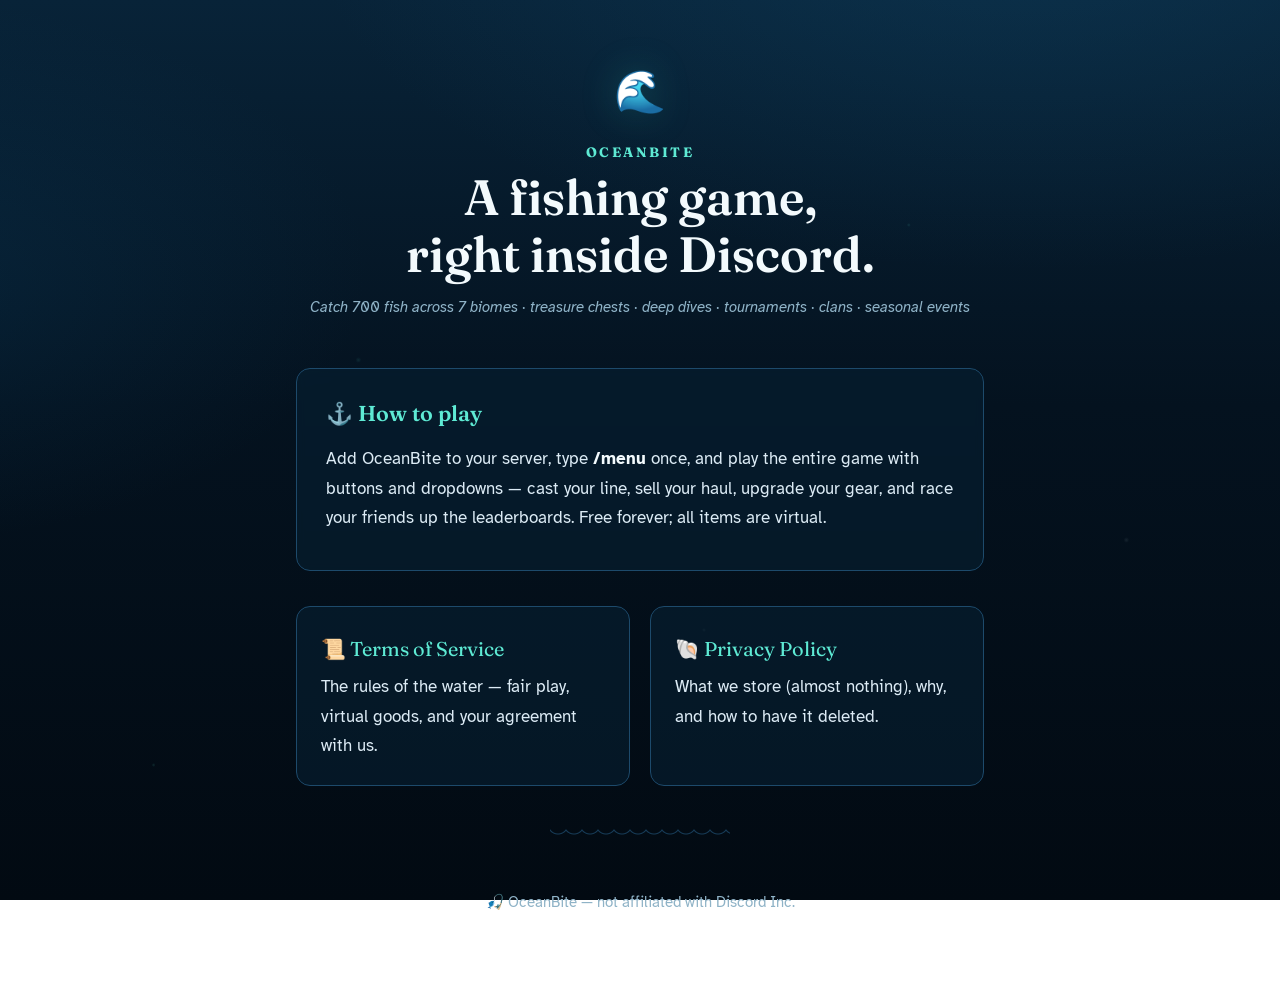
==== index.html @ 5f881c89 "update: 700 fish across 7 biomes Co-Authored-By: Claude Fable 5 <noreply@anthropic.com>" ====
<!DOCTYPE html>
<html lang="en">
<head>
  <meta charset="UTF-8">
  <meta name="viewport" content="width=device-width, initial-scale=1.0">
  <title>OceanBite — a fishing game for Discord</title>
  <meta name="description" content="OceanBite is a free fishing game bot for Discord: catch fish, hunt treasure chests, dive deep, join tournaments, and climb the leaderboards.">
  <link rel="preconnect" href="https://fonts.googleapis.com">
  <link rel="preconnect" href="https://fonts.gstatic.com" crossorigin>
  <link href="https://fonts.googleapis.com/css2?family=Fraunces:opsz,wght@9..144,400;9..144,600;9..144,700&family=Atkinson+Hyperlegible:ital,wght@0,400;0,700;1,400&display=swap" rel="stylesheet">
  <link rel="stylesheet" href="site.css">
</head>
<body>
  <div class="wrap">
    <header class="masthead">
      <span class="crest">🌊</span>
      <p class="brand">OceanBite</p>
      <h1>A fishing game,<br>right inside Discord.</h1>
      <p class="effective">Catch 700 fish across 7 biomes · treasure chests · deep dives · tournaments · clans · seasonal events</p>
    </header>

    <main>
      <section>
        <h2>⚓ How to play</h2>
        <p>Add OceanBite to your server, type <strong>/menu</strong> once, and play the entire game with buttons and dropdowns — cast your line, sell your haul, upgrade your gear, and race your friends up the leaderboards. Free forever; all items are virtual.</p>
      </section>

      <div class="doc-links">
        <a href="terms.html">
          <span class="doc-title">📜 Terms of Service</span>
          The rules of the water — fair play, virtual goods, and your agreement with us.
        </a>
        <a href="privacy.html">
          <span class="doc-title">🐚 Privacy Policy</span>
          What we store (almost nothing), why, and how to have it deleted.
        </a>
      </div>
    </main>

    <hr class="wave-rule">
    <footer>
      🎣 OceanBite — not affiliated with Discord Inc.
    </footer>
  </div>
</body>
</html>
---- site.css ----
/* OceanBite legal pages — "abyssal ledger" theme */
:root {
  --abyss: #04121f;
  --deep: #082338;
  --mid: #0d3350;
  --ink: #dcebf5;
  --ink-dim: #8fb3c7;
  --foam: #5eead4;
  --foam-dim: #2dd4bf33;
  --gold: #f4c45c;
  --card: #07203399;
  --line: #1d4a6b;
}

* { box-sizing: border-box; }

html { scroll-behavior: smooth; }

body {
  margin: 0;
  font-family: 'Atkinson Hyperlegible', Georgia, serif;
  font-size: 1.0625rem;
  line-height: 1.75;
  color: var(--ink);
  background:
    radial-gradient(1200px 600px at 80% -10%, #11486b66, transparent 60%),
    radial-gradient(900px 500px at -10% 30%, #0a3a5a55, transparent 55%),
    linear-gradient(180deg, var(--deep) 0%, var(--abyss) 45%, #020a12 100%);
  background-attachment: fixed;
  min-height: 100vh;
}

/* faint drifting bubbles */
body::before {
  content: '';
  position: fixed;
  inset: 0;
  pointer-events: none;
  background-image:
    radial-gradient(2px 2px at 12% 85%, #5eead422, transparent),
    radial-gradient(3px 3px at 28% 40%, #5eead41a, transparent),
    radial-gradient(2px 2px at 55% 70%, #dcebf51e, transparent),
    radial-gradient(2px 2px at 71% 25%, #5eead41f, transparent),
    radial-gradient(3px 3px at 88% 60%, #dcebf516, transparent);
  background-size: 100% 100%;
  animation: drift 26s linear infinite alternate;
}

@keyframes drift {
  from { transform: translateY(12px); }
  to { transform: translateY(-12px); }
}

.wrap {
  max-width: 46rem;
  margin: 0 auto;
  padding: 3.5rem 1.5rem 5rem;
  position: relative;
}

header.masthead {
  text-align: center;
  margin-bottom: 3rem;
  animation: surface 0.9s ease-out both;
}

@keyframes surface {
  from { opacity: 0; transform: translateY(18px); }
  to { opacity: 1; transform: none; }
}

.crest {
  font-size: 2.6rem;
  display: block;
  filter: drop-shadow(0 0 18px var(--foam-dim));
}

.brand {
  font-family: 'Fraunces', Georgia, serif;
  font-weight: 700;
  letter-spacing: 0.18em;
  text-transform: uppercase;
  font-size: 0.85rem;
  color: var(--foam);
  margin: 0.75rem 0 0.25rem;
}

h1 {
  font-family: 'Fraunces', Georgia, serif;
  font-size: clamp(2.1rem, 6vw, 3.1rem);
  font-weight: 600;
  line-height: 1.15;
  margin: 0.2rem 0 0.6rem;
  color: #f3fafd;
}

.effective {
  color: var(--ink-dim);
  font-size: 0.95rem;
  font-style: italic;
}

.wave-rule {
  border: none;
  height: 14px;
  margin: 2.6rem auto;
  width: 180px;
  background: radial-gradient(circle at 8px -4px, transparent 9px, var(--line) 10px, transparent 11px);
  background-size: 16px 14px;
  background-repeat: repeat-x;
  opacity: 0.8;
}

main section {
  background: var(--card);
  border: 1px solid var(--line);
  border-radius: 14px;
  padding: 1.6rem 1.8rem;
  margin-bottom: 1.4rem;
  backdrop-filter: blur(4px);
  animation: surface 0.9s ease-out both;
}

main section:nth-of-type(2) { animation-delay: 0.06s; }
main section:nth-of-type(3) { animation-delay: 0.12s; }
main section:nth-of-type(4) { animation-delay: 0.18s; }
main section:nth-of-type(5) { animation-delay: 0.24s; }

h2 {
  font-family: 'Fraunces', Georgia, serif;
  font-weight: 600;
  font-size: 1.35rem;
  margin: 0 0 0.6rem;
  color: var(--foam);
  display: flex;
  align-items: baseline;
  gap: 0.6rem;
}

h2 .num {
  font-size: 0.8rem;
  letter-spacing: 0.12em;
  color: var(--gold);
  font-family: 'Atkinson Hyperlegible', sans-serif;
}

p { margin: 0.7rem 0; }

ul { padding-left: 1.3rem; margin: 0.7rem 0; }
li { margin: 0.35rem 0; }
li::marker { color: var(--foam); }

a { color: var(--foam); text-decoration-color: var(--foam-dim); text-underline-offset: 3px; }
a:hover { color: #aef5e8; }

strong { color: #f3fafd; }

.note {
  border-left: 3px solid var(--gold);
  padding: 0.15rem 0 0.15rem 1rem;
  color: var(--ink-dim);
  font-size: 0.97rem;
}

footer {
  margin-top: 3rem;
  text-align: center;
  color: var(--ink-dim);
  font-size: 0.92rem;
}

footer nav { margin-bottom: 0.6rem; }
footer nav a { margin: 0 0.7rem; }

/* landing page cards */
.doc-links {
  display: grid;
  grid-template-columns: 1fr 1fr;
  gap: 1.2rem;
  margin-top: 2.2rem;
}

@media (max-width: 540px) { .doc-links { grid-template-columns: 1fr; } }

.doc-links a {
  display: block;
  background: var(--card);
  border: 1px solid var(--line);
  border-radius: 14px;
  padding: 1.5rem;
  text-decoration: none;
  color: var(--ink);
  transition: transform 0.18s ease, border-color 0.18s ease, box-shadow 0.18s ease;
}

.doc-links a:hover {
  transform: translateY(-3px);
  border-color: var(--foam);
  box-shadow: 0 12px 32px -16px var(--foam-dim);
}

.doc-links .doc-title {
  font-family: 'Fraunces', Georgia, serif;
  font-size: 1.25rem;
  color: var(--foam);
  display: block;
  margin-bottom: 0.35rem;
}
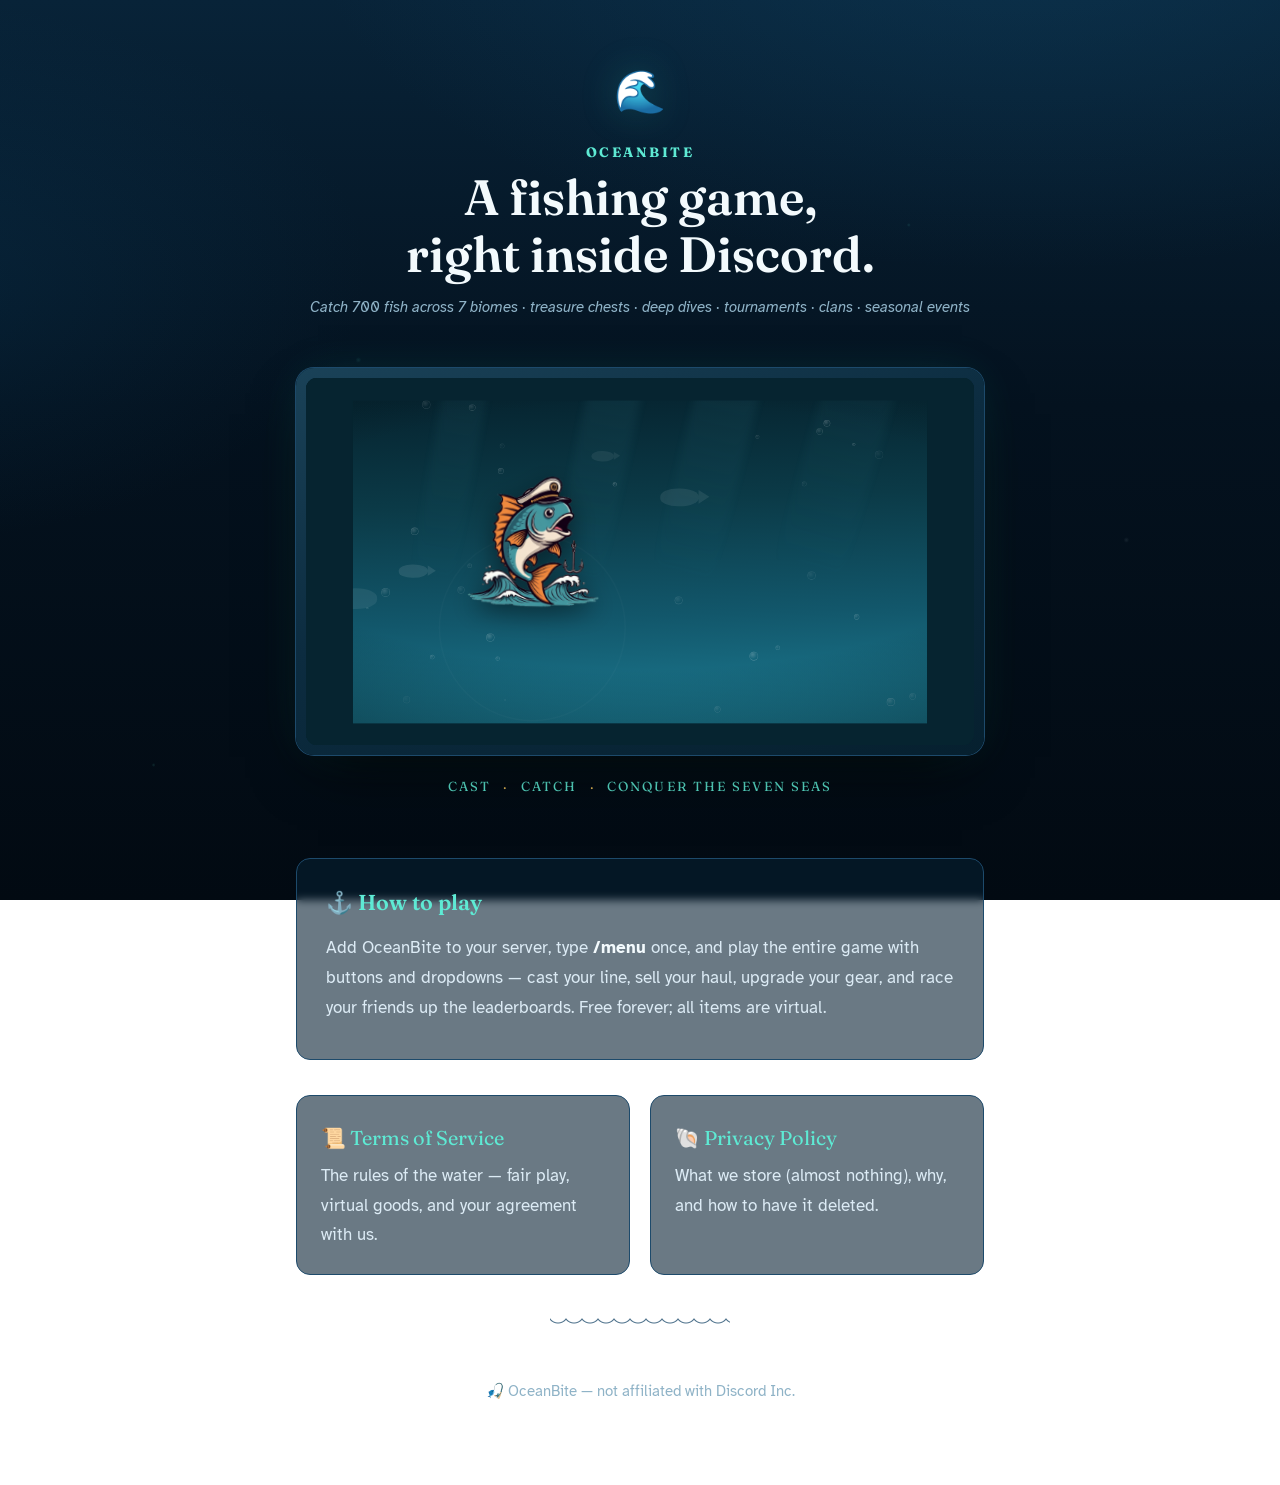
==== commit 11fabb5b: "Update homepage index.html with new design Mirror of the private repo's docs/index.html.  Co-Authore" ====
--- a/index.html
+++ b/index.html
@@ -1,46 +1,186 @@
 <!DOCTYPE html>
-<html lang="en">
+<html>
 <head>
-  <meta charset="UTF-8">
-  <meta name="viewport" content="width=device-width, initial-scale=1.0">
+  <meta charset="utf-8">
   <title>OceanBite — a fishing game for Discord</title>
-  <meta name="description" content="OceanBite is a free fishing game bot for Discord: catch fish, hunt treasure chests, dive deep, join tournaments, and climb the leaderboards.">
-  <link rel="preconnect" href="https://fonts.googleapis.com">
-  <link rel="preconnect" href="https://fonts.gstatic.com" crossorigin>
-  <link href="https://fonts.googleapis.com/css2?family=Fraunces:opsz,wght@9..144,400;9..144,600;9..144,700&family=Atkinson+Hyperlegible:ital,wght@0,400;0,700;1,400&display=swap" rel="stylesheet">
-  <link rel="stylesheet" href="site.css">
+  <style>
+    * { margin: 0; padding: 0; box-sizing: border-box; }
+    body { background: #04121f; display: flex; align-items: center; justify-content: center; min-height: 100vh; font-family: -apple-system, BlinkMacSystemFont, sans-serif; }
+    #__bundler_loading { position: fixed; bottom: 20px; right: 20px; font: 13px/1.4 -apple-system, BlinkMacSystemFont, sans-serif; color: #666; background: #fff; padding: 8px 14px; border-radius: 8px; box-shadow: 0 1px 4px rgba(0,0,0,0.12); z-index: 10000; }
+    #__bundler_thumbnail { position: fixed; inset: 0; width: 100%; height: 100%; display: flex; align-items: center; justify-content: center; background: #04121f; z-index: 9999; }
+    #__bundler_thumbnail svg { width: 100%; height: 100%; object-fit: contain; }
+    #__bundler_placeholder { color: #999; font-size: 14px; }
+  </style>
+  <noscript>
+    <style>#__bundler_loading { display: none; }</style>
+    <div style="position:fixed;bottom:12px;left:12px;font:13px/1.4 -apple-system,BlinkMacSystemFont,sans-serif;color:#999;background:rgba(255,255,255,0.9);padding:6px 12px;border-radius:6px;box-shadow:0 1px 4px rgba(0,0,0,0.08);z-index:10000;">
+      This page requires JavaScript to display.
+    </div>
+  </noscript>
 </head>
 <body>
-  <div class="wrap">
-    <header class="masthead">
-      <span class="crest">🌊</span>
-      <p class="brand">OceanBite</p>
-      <h1>A fishing game,<br>right inside Discord.</h1>
-      <p class="effective">Catch 700 fish across 7 biomes · treasure chests · deep dives · tournaments · clans · seasonal events</p>
-    </header>
+  <div id="__bundler_thumbnail">
+    <svg viewBox="0 0 1200 800" xmlns="http://www.w3.org/2000/svg">
+      <rect width="1200" height="800" fill="#04121f"></rect>
+      <g transform="translate(600 360)">
+        <ellipse cx="0" cy="0" rx="170" ry="108" fill="#2d93a8"></ellipse>
+        <path d="M-150 0 L-265 -80 L-265 80 Z" fill="#ee7d2b"></path>
+        <path d="M36 -106 q54 -62 116 -44 q-26 54 -98 62 Z" fill="#ee7d2b"></path>
+        <circle cx="84" cy="-20" r="23" fill="#f4ead6"></circle>
+        <circle cx="91" cy="-20" r="11" fill="#102832"></circle>
+      </g>
+      <text x="600" y="600" font-family="Fraunces, Georgia, serif" font-size="96" font-weight="700" text-anchor="middle" fill="#5eead4">OceanBite</text>
+    </svg>
+  </div>
+  <div id="__bundler_loading">Unpacking...</div>
 
-    <main>
-      <section>
-        <h2>⚓ How to play</h2>
-        <p>Add OceanBite to your server, type <strong>/menu</strong> once, and play the entire game with buttons and dropdowns — cast your line, sell your haul, upgrade your gear, and race your friends up the leaderboards. Free forever; all items are virtual.</p>
-      </section>
+  <script>
+    
+document.addEventListener('DOMContentLoaded', async function() {
+  const loading = document.getElementById('__bundler_loading');
+  function setStatus(msg) { if (loading) loading.textContent = msg; }
 
-      <div class="doc-links">
-        <a href="terms.html">
-          <span class="doc-title">📜 Terms of Service</span>
-          The rules of the water — fair play, virtual goods, and your agreement with us.
-        </a>
-        <a href="privacy.html">
-          <span class="doc-title">🐚 Privacy Policy</span>
-          What we store (almost nothing), why, and how to have it deleted.
-        </a>
-      </div>
-    </main>
+  // Error sink persists across replaceWith since it's on window, not the DOM.
+  window.addEventListener('error', function(e) {
+    var p = document.body || document.documentElement;
+    var d = document.getElementById('__bundler_err') || p.appendChild(document.createElement('div'));
+    d.id = '__bundler_err';
+    d.style.cssText = 'position:fixed;bottom:12px;left:12px;right:12px;font:12px/1.4 ui-monospace,monospace;background:#2a1215;color:#ff8a80;padding:10px 14px;border-radius:8px;border:1px solid #5c2b2e;z-index:99999;white-space:pre-wrap;max-height:40vh;overflow:auto';
+    d.textContent = (d.textContent ? d.textContent + String.fromCharCode(10) : '') +
+      '[bundle] ' + (e.message || e.type) +
+      (e.filename ? ' (' + e.filename.slice(0, 60) + ':' + e.lineno + ')' : '');
+  }, true);
 
-    <hr class="wave-rule">
-    <footer>
-      🎣 OceanBite — not affiliated with Discord Inc.
-    </footer>
-  </div>
+  try {
+    const manifestEl = document.querySelector('script[type="__bundler/manifest"]');
+    const templateEl = document.querySelector('script[type="__bundler/template"]');
+    if (!manifestEl || !templateEl) {
+      setStatus('Error: missing bundle data');
+      console.error('[bundler] Missing script tags — manifestEl:', !!manifestEl, 'templateEl:', !!templateEl);
+      return;
+    }
+
+    const manifest = JSON.parse(manifestEl.textContent);
+    let template = JSON.parse(templateEl.textContent);
+
+    const uuids = Object.keys(manifest);
+    setStatus('Unpacking ' + uuids.length + ' assets...');
+
+    const blobUrls = {};
+    await Promise.all(uuids.map(async (uuid) => {
+      const entry = manifest[uuid];
+      try {
+        const binaryStr = atob(entry.data);
+        const bytes = new Uint8Array(binaryStr.length);
+        for (let i = 0; i < binaryStr.length; i++) bytes[i] = binaryStr.charCodeAt(i);
+
+        let finalBytes = bytes;
+        if (entry.compressed) {
+          if (typeof DecompressionStream !== 'undefined') {
+            const ds = new DecompressionStream('gzip');
+            const writer = ds.writable.getWriter();
+            const reader = ds.readable.getReader();
+            writer.write(bytes);
+            writer.close();
+            const chunks = [];
+            let totalLen = 0;
+            while (true) {
+              const { done, value } = await reader.read();
+              if (done) break;
+              chunks.push(value);
+              totalLen += value.length;
+            }
+            finalBytes = new Uint8Array(totalLen);
+            let offset = 0;
+            for (const chunk of chunks) { finalBytes.set(chunk, offset); offset += chunk.length; }
+          } else {
+            console.warn('DecompressionStream not available, asset ' + uuid + ' may not render');
+          }
+        }
+
+        blobUrls[uuid] = URL.createObjectURL(new Blob([finalBytes], { type: entry.mime }));
+      } catch (err) {
+        console.error('Failed to decode asset ' + uuid + ':', err);
+        blobUrls[uuid] = URL.createObjectURL(new Blob([], { type: entry.mime }));
+      }
+    }));
+
+    const extResEl = document.querySelector('script[type="__bundler/ext_resources"]');
+    const extResources = extResEl ? JSON.parse(extResEl.textContent) : [];
+    const resourceMap = {};
+    for (const entry of extResources) {
+      if (blobUrls[entry.uuid]) resourceMap[entry.id] = blobUrls[entry.uuid];
+    }
+
+    setStatus('Rendering...');
+    for (const uuid of uuids) template = template.split(uuid).join(blobUrls[uuid]);
+
+    // Strip integrity + crossorigin — blob URLs from a file:// document inherit
+    // a null origin, so crossorigin forces a CORS fetch that SRI then rejects.
+    // The manifest bytes are ours; SRI protects against CDN compromise, not this.
+    template = template.replace(/\s+integrity="[^"]*"/gi, '').replace(/\s+crossorigin="[^"]*"/gi, '');
+
+    const resourceScript = '<script>window.__resources = ' +
+      JSON.stringify(resourceMap).split('</' + 'script>').join('<\\/' + 'script>') +
+      ';</' + 'script>';
+    // Inject after <head> so the DOCTYPE stays first; prepending the script
+    // would push the parser into quirks mode. DOMParser always emits a <head>
+    // (synthesizing one if the source HTML omitted it) but may carry
+    // attributes through, so match the full opening tag. slice() rather than
+    // replace() keeps us clear of $-pattern substitution in resourceScript.
+    const headOpen = template.match(/<head[^>]*>/i);
+    if (headOpen) {
+      const i = headOpen.index + headOpen[0].length;
+      template = template.slice(0, i) + resourceScript + template.slice(i);
+    }
+
+    // Parse the template and swap the root element. Scripts inserted via
+    // DOMParser/replaceWith are inert per spec — re-create each with
+    // createElement so they execute, awaiting onload for src scripts to
+    // preserve ordering (React before ReactDOM before Babel before text/babel).
+    const doc = new DOMParser().parseFromString(template, 'text/html');
+    document.documentElement.replaceWith(doc.documentElement);
+    const dead = Array.from(document.scripts);
+    for (const old of dead) {
+      const s = document.createElement('script');
+      for (const a of old.attributes) s.setAttribute(a.name, a.value);
+      s.textContent = old.textContent;
+      // text/babel scripts with a src: fetch and inline. transformScriptTags
+      // does XHR against the src, but blob:null/ from a file:// origin is
+      // silently dropped. Inlining makes it a plain inline babel script,
+      // which transformScriptTags handles unconditionally.
+      if ((s.type === 'text/babel' || s.type === 'text/jsx') && s.src) {
+        const r = await fetch(s.src);
+        s.textContent = await r.text();
+        s.removeAttribute('src');
+      }
+      const p = s.src ? new Promise(function(r) { s.onload = s.onerror = r; }) : null;
+      old.replaceWith(s);
+      if (p) await p;
+    }
+    // Babel standalone auto-transforms type=text/babel on DOMContentLoaded,
+    // which fired before we swapped the document. Trigger manually if present.
+    if (window.Babel && typeof window.Babel.transformScriptTags === 'function') {
+      window.Babel.transformScriptTags();
+    }
+  } catch (err) {
+    setStatus('Error unpacking: ' + err.message);
+    console.error('Bundle unpack error:', err);
+  }
+});
+
+  </script>
+
+  <script type="__bundler/manifest">
+{"69765a94-46b4-47e6-ace6-cbd6e919e513":{"mime":"text/html","compressed":true,"data":"H4sIAAAAAAAACqS86bLbSJYm+D+fAqWaLklFSQBBgAClUJZh3whi4QpmZ5dh3xdiB7LCbB5innCeZAzk5b28S3VX90RYWIBw9+PHz/nO6pD++CdaoXaGygBBnSZ//csf9/+5pvPXvwDAH6lbm4AdmGXl1r8/NbX3Hf90HajDOnH/qtiumZFh7QL/7//9/wC66ybAly503K9/gLcJ09SqHm5PAPCvwD+A1Cz9MPsJQL+AwnScMPOvz1bef6/C8frTykvHLb9bef8L+PO60MqdAfgHYJl27Jd5kzk/gX+GljCygH4BTlgViTn8BLzE7X8BZhL62fewdtPqJ2C7We2Wv4CoqerQG77beVa7Wf0ykIbZ98AN/aD+CcwhqA1+AV6e1d89Mw2T4Sfw3SyKxP1eDVXtpt8AMgmzWDbt7fU3m2f1N6Ays+p75Zahd+f2n//9360mcxK3/PckN6cjAv8AirwK6zDPfgJe2LvOdOK6ztOfAAwV/S+gvPFw+zGx8BOYL4oenP9A/neZsPMkL38C/7xcLn+9FpnneQ9Sx4semCPTfk8CL00nbKrrwJNCAtPJu58ABMyLHkCKHih9y/wCfbv++2MOf/0FjN/DzHH7q/gg6AMR1EGTWpkZJh8JIcwqt74CoAudOrhS+W+/gAeV/Lf/nxr+EDPPTK9Wq9X/lOeqnZT3P2EutyLXrr974bRnntVmmH1AsEhM2w3yxHFL4B/PGrpufsVbFY7uzydtTIv/AJ/N5o8sr+wyLOqbDT3Z04cYexZUlmfuL+DPByoA8IcTtsD19+9Pz3q4qeEJinO46H8lrlffnq4o/E9A+AEGHyB4O9/1eA/iv2IHRtFv9/+gH6uvv+5wXE5onLZ9Dcbl9c0zFP8TJEL41193nd5w+Ol2aADYBWEFFKbvAqV7acLSrQDRbM3tVaRAnd+F9uMmJNAJ26vUwRex/wHeHOIfkxu6Dk6iDJ3fnz5AzM0/TrBpQ7cj8/73J2gyIBiCAByCPgF9mmTV709BXRc/QbDruh/d4kde+iAMQRBYtf4T63+Url3fkPf707T80xPyfn+60vHCJPn96QnSn/76BzjNf1rqA3VpZpWXl+nvT9fHxKzdL0sIAhY49PVZOH+4SRIWlQvYE5ufAHu4/q/sf3+ar6aH4br182aws1qY+LTZ08JnQoVZB4Dz+5P8fY5N511/X0AQ8H11f1pBwPmZjOtiDmxNZKZl72kgEPB9DkPAZQkB3zEImC8g4DsKAZfvCwiY3s3nEID9FyjaYWknt9Ot0NvxvsPwJ6D8/QlePi/2ENd0ltPi2/yPls+hxev188Xz+jkE4wv47fo/QP/poXb7Guh/f1pOaht+f1ouJ4m+hJnfn9jSdfLYfPTjn14cw10H0+/uCQLYRGsi/N3M7CAvf39KQ8dJ3BfV1lVhZs9HvP7z6Rax/wCvY399PeUuwime32c8HWTa52YUVetP9nA3kvd28OSMPv11nxWmHYeZ/+PHj6cFV8N4cGV/cXK7Sd2s/mE6DtO6Wb0Oq9rN3PLLZ1qRqZsrX+em4zqfvwFmNWQ24DWZPbmuL1+Bf/wFmFxuVQN3F/gbeCbpuzWTuNMjOQjOl8/vWPz89ddfgGdyQOXW29qsm+pLWvlfgX8AoQd8eZr69b7Bj0kST3wBv4G08id3/RcAAEGAKcu8BKowi4HCLauwqivAtMu8qoDSvfr/Y1gH0wTbBcL6cwXkGdCFmZN334Asr4E6cAFakSdHdHv9gVjcaZPP316k4N7EAACtWQLFowCuOdN//MfLi/vDk1h+PS9z/mtyc8vy89eJYvHDLAo3c6ggTJwvzyvt0jVr92nxl89O2H7++vW2i/MjnDZ5Q+w+dg1KP+yq2k2G8hv4/F8KT7eM6SFSwU+Rqgm/p3mWV4Vpu9+enx4j0T/D5hyeo/c45Xm4iUPPkWgO3ROj16EIf37zcwpCVZ6EDvDPqA1bsPscfVbXjKILwtr9ft33Z1G637vSLH6lZn/PNZEp08xbt/SSvPtpNnX+LIzXCPvy+sW/vZkwA7Z1OeHSK/OUCsySyh33yxz6CvwEPn/+CsyenMHnv93k/nfgMzADvrg/Ureqppj4H/8BuD/qoXBf5n5xf3hh4mZm6gL/BnwGvkxLXt79qJLQdr9A34Al9BWYAZ9/3saTMHOzfHrx9fNt9+lEf34D6rJxv/6ajKQuhyew3qw2NbPQc6uaSR4BeGnccti6iWvXefnl881h/G3i8cHPgPe1n/7++QljN5q1mxbJFYb/+zTva19oTj7gnx7Y/I//AP7pZYe76QEPzuPz1Q38BNKwqiaPdKMNOGZt3oneWM0T98fVmr/clVP+HZCfVlVP2YnpV9fS6oWFn5+/Af/0wNI34PMLQ7fBBwbvG5Zu3ZTZ7dfVX71VAfAbELfK5kcxlXpfXsg/ou2JWuK+SPn1speN3yx72LBpQqcCfgPKNW3+EbtD9bzd0wYPwnwOIlfcXtf+SNzMr4MJaIBZVW5d/fjx4/PrTawkt/ZlMu3zjz9vRM3ODGtALfM0rNwfZpJ8uVFLzeLLLbBcX3wFfv/1Was3Ym424fb3s6j+Ns37+12yL5h+2D7MzHLY1iXwGzDr3PpyJfFjwsCzRp7nDrU78Zm5HbAPsxonytIcvjyTeDruwzovL4EvkxJC4PdUOIXAH8Db6b+AcDb7eiP+t/DvwO+HGfaTmyDqL+FdbHe9emFmJuQTS9fVL/tOtnA7iJ2nRelWlet8fTj7bcZkU7kH0O59Uphn27p0zRT4p9+/gc9N5rhemLnO59dr7/Jw7sL4gMKXz/4YFp8fZPGyrivD2p0E7lQ/pmfTStwplh2v7798uKZ0Tee+Znq+r9Gv79+uue1wJe5+ucrm4wl2klfuxxvaQZPF0wH/9vfXw1ebymszWbvZVauvCQdh4gJfro70jdDulP8BOHnmfgNaM2lc4M8JeFfA3454Pd1blm76mpZ9BazSNeO3wzdufxRNFXy50n1H4Jnl2e/bznf4vZr356tfryD2BvV3el/fSyf3vMqt38vmag0P0gVy74nxKYd72exH5dZfrgPfnmh9/XUnOvt9W/JsPI8c/wm4SeV+gNXJgXdmmX35/BHYp4TObM0wmUD17eapnp3Y1Xml5nCdVbqZ45avUf3CwJ8vBnr3ajcHBPwG9vr6Kem6edO9vv4ySZRMcuvL317O/vdvwD+AyTB/3pzZjzRMXeDPr89b/gnYZm0HwBe3LL++cWcPcYo1w8R1rjWza+eO+8Gppgg0Efn1f8r1/5rXWxD7+trju32tu9X/SdB3+/rfS7fKm9J2q7fZxI3sbQz4/bLLvz2GvfvbV0EP+Pls5Hdnc6Mjm8VDWHqA7y3O5N6rTV+0MRnrsyxvorlK9Osj5aeBm6A/mv0qBXgItPoVhLdq7S6CB96u6s29WwT++hj+748/qiIJ61sM/RHlYfblteLv6gLBa8paAGFWu34Z1gMwA65VUl6Gfphd051p6YSTCpjyWsCcSlT3Jwg+6xYIs8Atw/pO0gSyJkmAG4lvQJW/IunlV/2ZAKXoW8BzJ6jXgVkDW12Yqq4MKN0JidWPO71d4L6kRrcQbZYukDdl9eu6qijzeloBmL4ZThKi6A1w9QLXBONe0IVPJD8S2FNR+AX879XsWRi/P/3tf3z6+79+Av3w25RDv5r1cKa3814Zwx0QTz2u38Dne9n9VFf++wvip9Hn1P8K6upaUYTe8OUBWF+f9Pv5D3Ay9ydj+uvnJ11//uO///c3Ay+1x683a37dpSxkk9QB05si9+3SYVLdrQ6+3UtUtTlUgBeWVf0LKEp3KjundHCac6N3J9blTeIAU7C6Dl5Ns5xQlgNT2y+ugDR33B9Tha3exsykm4i7aTjpEXi+9biS+1INWR24tysJIM/cyQCvu15FAvA7eQ3kaVjXrgOE9VfAauqrS7fNshyecVnXZWg1E37qoMwbP7iCMzVvEHQB7wrbws2uhzL9H8CtvPoKlGYduOWE0+xO7Y6Fr0DsukUFNBVgJ65ZTpb5f30vzLp2ywyoGquqw7q5djXC7A0afjzgZDqwUlwzjmdUXln7Al6F8bf/8de//+tfwfChGLov+fomSZ5y0fvYj2slDMyeX/wN+vubxOBDB3KvK8OprHyD4dnbeXem/nx2K1etXoX6TN3MHKDqzOL6tszzGnBv3YkfwI1udb2AKCcdtqF5p/QMEfCxcTM5gDBzy3pq7wBV4dpXX1W632/RDHBNOwC6sA7udF41RJ6QPQBu79pNPeUEU4Z2Q9fUXrr626q0n3BdAXV+JzTlFm7ZusC1+zAt+aK7pl0DluvlpQtcf9CKfP9Nmpab3H9MUQm0pjdfH5Xv5PY9074f98vXW0Rjyzy99RWeS7prmdnX4HRBeI8P/1lj6ceD1Kbu0NvxVxHWcc2pM3TN/65djJd+0pMc3kejPLkGo2npWxxWjwnAm4bUjd5LovVA0Zzo5Ynz48VgvwLXnJG4v/hi/pjaH98A88frZLh607KZyDy8uU8DwQdNPOu4uyJrUvvPp8A0YTbMpm7Kj5cm/g2tO9OvXqg5uVsBJ15/DkFX71Ta366uaAqhP6egCL6NoU9BMXwgVU29nToZAKfMi8J1fgDCxMEEtNSM3QoIJxEViTmtu/IGPB7j2wulLggnz/aebyAwp3yrAprMzjPn2t4zk+Tp2uXmXL5U11YU8HsqFF+E9Xlqu7wbiqr+81fgX/5lUlNpv81aa6B8roGucv1ym/aSl75V21O9dH375dW80k3z1n0BwueqtD+/yUfvu0653XUn4N+utvXUcPjy3K+d8mug+vFk8r+vj9f0GvgNlL+AP6fEcVLbnfyEpkd7eik6J4kVX5/4Lu7e8EkPNw9Q1WbmmMkUvaYe4/dnvVTXFPv3AyDzDHjbcv/2HFqvSvXC0nXuTqVzr461mMqBwH0xOWBXhr7vllP21Ez6ndi8uq/sKfRMbD+lITcm/+VfgKemwePrHx9h6Kr9uygfGgj/q4Vfvr6I56Na5237Dmjufaef1+rGLct7x/TBeT1URuSty3dbBlxfPlZCf/7lz1uG9gd4v/94uQsB/tPW5l//8o9PDoxY+Gq++g5h0PI7gprm9xVkot9XK8+Zw6a5Qhz7089/fJrKpE8/P4Wp6btgkfmfvn16adN8+umZSeV++zS1oKZZB1LRO0ji/JwgCGKz3QfM3icIop9+bjWKMAiCICvskpYEQWgEkzDaQUcId3BIg3Z6tWRHvIsb67zVkQpT1TEABY7fInx4qEcnc9cN9vTvXtpCmpQ2pzzbgNAA9zrWxeT52LY7RSwS+Vxi6PmQKakLuidtcQ4EQmMIkdIIXyC2jE8KW4IhCapFFYITIo/aX0zK4BUdIkLGf5y3IxbQiqDlnTfOe459ouGfUUVTjPZKR4koUtYJR+F4ccmsH+lrMSGAa4g50zpBCzrOdreh1/zwXdOlgu9FzkXSA3QQfEh7Oy/CmW7HaGq3m3MH+TrGkKoYkiPbPfG0RTca0TPJAsWZsnt9XhWZEZG0ZXiC6RkCoRKJ8UlCI2KRoIiXvWYsxPQMja/jwSnPPCN023fzwCCmjJCecS4yXAJCIyL44Mu99UyHIU7iQHB5XoEakXiv6POVMFABpREBxJAEDdks2fr5hzJRugDSNLVXYCPZGS/ypK5TJ74oQ/B3jMZ0ermRiqs+oYCQ8uPLXIFpdhAh66IDBrTwuM8uyyn5TkdnCLmntG0V2G/2IDSihtWO23qxHgqDge6VQPtozsknQwFr6+p8NJ3IoN/ILiStmCRoRlu4gj+Qd4yI4UBK+uJZPgJHcILvHeVQf3teTbVDYa2ciduZyctGSt7LhM7LaZzfncRVe0bDU/+Kz4kXXlsTqeA31SFKmPg2JBk24SbnZ13JlEoZITmjmY2iG2/5CARa1olEYaYzS4Z4UIL9RzLZTePtTEGHIHhne9qFsq4Y2ENuwfT0JCNpvyHcV7T02TYm5J5ZoYMYP+JDU7VIWF9lGFztb0dxHXSB3tu5EiqkZOK+GypzTlfe8RlLftALGrFiaR7r5WMX4by/3ur+a37VwfbJZp3pim6/YJ2esD7e9gxkWRMngRjHJjEecX+34b0mOS0GGaGMgRGlUx/gXjO1UPBdH4oggVoeO0Ykkdf6I0ISHAyfbCQw3YebOwYcDqKY8n7+QNZuvPgnJTHf8oIIuBavz45vEEYoYV1C6dxHvGxvvMT0UhqDLf8eS0RIngZh4uV0YULnple6ZApaCAzimZf9jZf81CT2a14kMEEoiOlEx0euvPQZpUsf8SJNvHgh2w/k4b0ORYJSu4HYMVqL96w5+QAlNElKvzzSMoh8N5l6oLHrFfTg+2S6FbZkPc1bUjnTMySUbO3E1t77Jn+PEsgal3XKFbZ74Z0PneblorxlCFXf6jM5oPYM6Gtks9+/5jlR7Jv9oAYZvNgxvsaFgd/fbG1jBwJhhsuxK8OD9g63Vc/nvscJvhuS9BxO18QH/jrsSFknwaQY7fkqFrZ0/84WvU6+ziFg7azdcc8v1z7b7e56LmOdoBn95Cb59tK/3kMJZDI0DzwTEDS0lb0G6t9hbsK/MuFARewaR+EE16LHOHk7227G+tc5x5GWhOtYQ58oJly9+HSu0feErG+c5SmQ6sf1EBsLW7KncsG+yl/rZ/iOrT7CypmoF6SmDmfXrlb/CZ7EyU+CvgZddSfwor6nl4z24F/WuTlh7uTC4tZ6kCud04SRkJPc+LgmaGarep422G9yA0rg3K1CtWMSyz2LJ5Jqv8sfKIFxp/ikE6slTK8PY3wmkIB57ZM3dnTDCTSGB/9ZlqYmDG1wwwrZyxqx4mgeQ+WT9sa3GTAxqm7L9ASNO/Z5668+8Nc0f/XXR9l1jq51kd/rDyL3YijweRivNkZwixugKDNnrnuOT5A25TG7vB9mu3vucsNbviXOacmIvn3158RSgnL7A3/uB9M4SMnq0TcOH9ifE998Cbp4sn8wjCn5grzYsI4qU65EgzgXK/H6gXZBclt34ntHIpQREikNeYX+Rl7T+IrwKRChyCXJ2ufz+9xSu5DWzR4g7wL1EsV0AVG/wasiX+WFOzhFvMS8JeFz5/xmY74dMBoxcuiWycEPcOrjgZo7NCz5bgBFkEa9zl9vvGRnd8pzlRncxVWFcpoi6G/l5pO+MNsaD/nKihBD/+6nd9EkUznj91m+fbs2XXdMsXaU7YRTysElUtp+mJsQ19zkKK7UM1KIyPu8XCOmvEMgdJTSruuWcsed0/4l3gz7ZMrH44JKVk9zHmTBaVmuE8Wg+eRF3KmBIW7997pzGOSa3owLRd984L81IognjJ3JKA77ay4z5bjrt2fuGVI+Fdg2ffSHOxKlGL+97sMKE4aWS0PRq3e+bstonB3ja3yjc658TIV3cr3GahIPBMIKeZxp/O5CtohLRJTwOibZyUYjRgaljAuoxS/5tlIxBWHf9pLsZPIR0IiY1L57F0uWPZ+DAbf23Wg2zoNU+iCWiEFFyjq1o80DNN98HEtidDZhTRzn+vK5XrJWnKYgx7sOd3E/5cKZF/nbNHi9RxMYZGgZ2dXX6IpbVb3+gX5kcYoTlLEbZOwY2R/Fkm1KTuUOq1CXViuu42o0koquPOQfTpoTRshgK5fSkFcxXKm0mAlZTcb9SW7nsc9Sc//eH4l+Ra4viX/2q7Ok7d7nLlP9tVxPsR6EhJDdT7FloElOz9/kDLspZg36TAso++U9V2kxFbKT/UhX37ndi8NiZD+qZ6GdT69M0fdCupO26Ec2ONz8b1wMqxGDP8gveX05xT2lhaLYp9g7PvBe0Sjh+BQvJn8SuviyT4p3mBVAcaAzDw2nWgaMmL75qPZWzzcas1mHwXiX8OG7uNdokz8hHWRLSuGTTx0ZlM6fZUPZ+iSzGF3CI/smv4rwVJAdCmFwjSHUXlzS4nr/Qa4m3XIF5bzEdYp5r7t1ztxivNBvz+S1dj35wjbVX3xSFh8Imtmpbo0Mx+HhHCmxJZwpvvBd0U35a7CDFS39KL+VuwQifVWX8WxdCsf3voK04wmH1IhA1CEWHBKhmPx1TQRNe7hBsZuPqfRcf64J5kyEN/yHu2vsZJLOLqr3WFb9jFLHnYFcyJnker7QtR/Y1ZK52tUiN/Zpnhkw0VPya390Rvkpvo6LNpVT+U3N4JOCR2VXB7xRc5Qx3tUULdoQkeqp13zExkECST7y0RA35ZPrUs5nReXvc/xdfIxgfbK7rI32ZxudclDIIoTBfdCRh0w1dwgSzKphH3O7a+8nIfpAoDKDu8ZPnNRi8i1OpzjO7IVQ4JF9t5KsQHhfC0e3WjhrM/vsnKlcsbexGL/K9TwkvfIRTHw8xnAVaYhIUq5x3FBufOhdTH3EB7UXQCKmoe0pFfeM9C6XnEodYuKVM4iESrbDVG8mgsG86QMJ1bUPpBvk0DzE3hZRiOjJRpZUd6uTQjuw3/WrAkjv1o4Vo5N+HAHdi29iNXGr9x2Clrd7Y6hWzmhQTI6/weSOOF1rXaEVUE15ruOYfBerywffREz1O5rlB0bwX++BxWcCreXNhLelYKgH04g/ihXsLVZIFueVh9n7/GjKga71shwTeyu/0Wd6kailxYvP4pVrrs45Sy6Q1q90I0LCwA6Mtr7Z8XFEj+lZ+yieDCR/4fyzP2CSfvrIVyA3O++jeTfVfEvW58TDQ55TybnF+QTBEKSoM+yeUYJrTu1IWCY4zGMu3ZCc5t5yFZkyQmrKVQ7mQw7xbNO7FY+svZbx1R5ejPEleN8/nHy/EBIcEtsdyhKCQ3+gUzq3Jn+aTTXTc/7Aa7wWCfyTXhZnk+CEoJnBQWK8z4nATKBt3MKvNndCdnHzIS9r7+o/dpCkuEFFUpr77kz2zU+hiyplCuYpHlS7WA2fscXd6qYNv0Tl3Zs6wEMGoiYNCkSbyS7BcR+Y73skE4ypqx8Kt8QShrDwVQ35nKPffMyM1WIxvMadgTAS56XXRC3EkODypAJPRWo/[base64]/pYk90qfspZPdoile3lwT94Uz+6V1aZuIXZVxhxqKlugLSG8ASK4JBgRqxj+b0PF7jm2hNVdNSuX/uY+4GYW54o9MOwm/JEZGOLA7l/ONPajyafCbK8ySTWK72o8pT3TnQQ/Zaz8JXc+B/1Tc1eMnjCDE0ctfPAeB/34rVPT/YDcnxsxxvtQmDMmULfzol6RiNAnneZpHzMzX2EZATteiYkuPIS8p3cdB/FV411vVoPhbJFGPH0tmc66YJYTPU4vvOo5MIsuY57r8OGUq9z9q64PVV3eSJolwgk85y7qJN94MYsSBDujQ7pkZJDuRmRqZ/mgH0m0R/Ufd1mxU312gIxl1UHxfi7+Hn1t8o0h4ft1Hm6NwKTmJLL/GXOaaZNfsXrqRlNQY+9NmhNCMNxmPzqtYer7OZ8+k4m196IQanOlBPOobPuv5ebQ28oISSXnKEeJCMi1/mKOKf+K/8j4FMO3Ucz6dQZL7nriuwoObnmf0ty8kubRaTYefW+7t8RCbXu4gXGamrHBGj3rma/7sPe8hI2gFHR1z7UITgSpKzTIE4oGnLn5UJmjEien+z6lrpsFsnWzvF3vEgGQ7jZeL7dt8mh2H2YR+HKjRclaFCo/rgWBkf/ysuMUjTiObbNiJF9yaXpGy/Z0S7kN7x0jZYIHrT22yv2/VZkheCD3IXpJHyqg3oT1pZHbPHhvZ3iM1Pt7iAUK1DMtc5riUjAHuKlE075jYJBG27fvKKvaLHAQ+JUx1A3uVCsFH/crxBt0SEgGrebfrv84D5mipvjrd8sL4jzzo+gDSEMp8e66UJi1xhkwW6B99xDnz4WQnp1vxuKJ35ZkBGKw0f3SyVThINtNGS6FvHiZH+Abaq+Yps11f1g7WAtENQ3ufCSQ66xrh7sC94zdz8ualMv+G6Hh1uP5oCTQq2/yUUY8iRSRL+Dp3tTKt1wfHF663em/Iu65V+QrVYWq+juB3UXf8NKm9qXO1bAxKDt9Uut5x+ud8nBYcOL5Nu+6HQvKXXbVL3lum5ldO9wfcWkNo2r+X5/WXzk95XrfRnjZMtS3mrX/g6lKcirXqyX3+7WfUo5vfJrJsponHCYeMUGYrpTa3Oqjz66W7Ji0Q+DULAqkSvCD2pzYUeMN9s4M3R8ICLY9pnee5O3g9s9IfccGMZG/VjXS4SR7J7i9JTD07jndEnCvb8bl4mWmQVhfRT8pvbpeEGxH8y57UOvxBNuNRahxe97GjyoTXNUnBBF9znHlHo692jedR0nWhX6bo3tLMtqTqdTmnQniyTPZl/hMzgW532fZdWc2KSVN8dGOMI2NurPRk2ueRgdu7Ik263X7xFs1Hu4jOJTta+qyhQdewlvMMuysGOsKmDHuDMUTVYVhmWlpraLAR43izZI1vqEf1XbTz0gt7rskiyW7rJmqU2HHk4n2JkvFqjDGXsIg5B+hBNpVq/mSHs6dDjBYgiel+vK2kXjTFqtVjNmjiuzbhvpeU9AaNCbIqiFrZVuCt2CExZ2UQsuEhOK0jZdaRkCKqqKe8W6nKnBrMeo+ux40UFR1e6EYSWi1nURS/AAr9qLt8YW0JBZo7BrDQifLSEag1dMc9phvLi1nXutiPG3nkUT7zPi2Ycz+LZRFIWc9efzHPVXK3Q8YS1lt7OeWLoW5C6R8WQi+Hoc8Y0eRTO1RGxFPzAqAlEBSu40RtS3K15dmyNUkiQRQgHanQTJplFiUS52/ML3RCRDuJ7y92CwlDwdRevTuqKwhcrXhemfj93ulC1mZ6fvsNMeMUWcrjbZkoNhDGWFEvZlRanXrmOD9KoAYwGWp36SBmpZjkUrNnX5VqTozUu/2BZUFUMozHVtr0SdUtnUmDWOWJMvTryFnWgB9L3Az+SmW29UFXH6HD/TR0ShJJOOkzk9bMMA0V1dZs7Y3NjLfqRRjttSmg/[base64]/jZmo3RHDIMvtth6l4TBkd4RizZlrbOM6EG5O6+Jep84We6kix7EQkk4S6y3ri6QP0Jmq/kshurF1oJBHuZgMFzQqtJXmIUZIYvOQTvLyu3RRHgnJNqbLyE9cUbOdu1ifrpo/GOM9mVay7cOux3gPk/mWWmdWsXNDAbk4xyahVBisnLnu61xSIuKy/[base64]/AM2s3edBiFOXOX6UGm3s9xpJp/FILeOR7HJJvAghzZpsTVyKTW9x0gEl90HBcr51lMEyLRwjUc7OepMftJkakKmwLpzQ7dGssOUlOTrwarxoBpeX+2Ou95EHXc5hva3X7jy34IR2T8dVODZEKe/E+oSsJEW1dWKUjKqu8mGFGJal7AgsLm53nFOfGhFmlbpgTyusZs+hdu+prCKZnvxTzKLBYr+r4xBf9IvNRhWWcxY23CM1arJBn0lRK8SUIlPbtchNx/ob47j0TZty5Q46ijlP2huZpGVhQ6CmudzJAhum5Hob5mu7T9ZC1ZL7PifFVOIjud0ZBLvD/DJtWVWjmypeRwbd0RFyrBGjVA1Y3uesYGCu6JfWqTNPGs75GatUuMHyIssSBaswaiQH2/k2h3Qu0vZcQof1yXG9rrUsK643NZpvu/b+fR7o5/SMAT3h1qef7ol0QgsYykNG4nDwnDPpuAaRYuCIYYi6WCygkzgMSusZRUVrIL4YpJFiwgqaxd02dZaLEq4loafOQUXoJtdcVCRagTGT5ub+HLIheSHMA0ozwm5L+JzoKWfVHwXeWva6eVwhngAldh2SaXBZS/uUh3OhvyyEwoRyJDf0VRFS2/rs7fVZp4VRkWnpRkdaY9zjGeIIuH8++VnhbNdmpO+URtDFcG2Ys2V5YGRblAcZ5fxOzVpDg7ZUsj8LZ5ppaEep6hqmU841oWS+grPjScCfesogh1BY49kYjFT0Q53lsHtqPkfHy3wRLvD2nJ08gzrOQFA35HLPixJO7lTmomemo4/sZXFpVn1aWLzP2ZBu+Wq503Ko5xLmIJ2OJlnpoHnMC30lKVoO5XO9JuVAyhgsOMEbbC8x5q65bHebjaYdZ+c5e1ptuPLQMeO40w5oUZRiOODQpjfskmMrediGsFSIukfmeasEYHxKiXYcR5s/F6uVIJnn2sdNzheMCDKog21pY4tk+TqG6aLkSOrM5Vm0Icfe6xbEDHbtmhNrLO0VRNxn1J6CoHO/5YWjkms4H+MOtMgxereK6jDpF4s6HeEVtop16przxYQDJTlq+i/fJ0X4zhcWi8WwAO3VcFm1dV3nxxIDl1w9esfUrzYUnaFnskt2S0lIw6Q7amTE1ZIf4gRBEsR2r5OHzblrR1486zo0L2dsoZNq7Pv6AURqwy+RkDN9MlppuDjPz9D8os13u0NwYdnUjy9UxaT85aImAYJ4aYfVRWnITl3jFknO4PUeQlZ04dhehDatklwW/[base64]/[base64]/[base64]/9tE5TiiW20hw2NYXZb4QCunI7GuqYDq22aADy1coUrOkmuD6EO8R5ZRTfj9y1UDV7MmENvnge95+T0WJvFlABEanadhGFSOr3XqxWAhsWWLVdtn1LgVC6DluEmp3VNjtPoB701cdh/eL8JyIBHdJpDpnpaZTFFs9Ho1IS7TDMAazo+t2oGVZa08RQBs0sGwewP29B+Dn/CzYXS6Pd+kikduuW+4cT1Q3J6yF4rjWLHPmI8rJb5yZzbItMrRQO+KiJpMuRVQHiCgvVCnoRSAGqXZs4NyohdRYdA138apwKQ+XYH+8sHPf359SH8QwTF5gZbbYlWOH5w2ykvKysg8wDK/dQD8zp6McMYlv+n2x0Yo9pebiIU1NP2RE53SwLlzWBA4Gzpabw4IgC2yFKJ60ZExRj7y5cG7bvuHXyBmM9jOOth0+WwzkiCGG7zKRnvJyw1nw+ZSABFLOI4/MN4Jo87nF6SHLlc6Fu5hWE0JsWULMztaPrtsYYsavt9tDkCPaQY/qvG+zvS0Ul/BEIfwCW2RhER/CfieBlirIAX3YXk70iY/JPodcH5vDi25zOmVr2pT99OnumiXaXpxpzXwf7l/62USlN8ogmbN5CM4xLsus4aL7qEdoJtUetCSQzvpejnYHwQwKLRVy+kg2R+0yAzl0VoBEU89Ys4QlOTpnFwEPdHUmOw2US+yJmGrrra8onO8t+JOKnaK40px+QSS8gRwOB2ir4T3Lbs476zhninrOxf2C4kQWz/MSVU+r3WmFrDPUobdQjqgq6O+jERtEabnEs9y2Pb+HuXJtWTyOh82ILY89Qkhro8ZQNiXPjCq3FeEfT6neg3zTF0efYCs13A7DRjyf7U3YlCWdC81sGFgcAcH52gZxKpop63W8DU5avUVtQ8DNcq/1gS/ztL9a1UHpjGMHqTACOpZVyefLBd+sLnQdl+Il3VIJK6TbrZhRZ2bngGPQc26fjka5FJADLvcLDMMEpyyxC8v6yjDd++K0TKnefE8zugp2S22mVbdvfSKKnM9RrDxxUbdXKz5qq2j6yzz6CsW2aouiNCft5A1/[base64]/CltudMqVgemvbZ401XyILKJjPKI5HLnlZZqpT7Z2n7+60JaWESnbqDkQC6748KUwndsO562WehxeH48KMijJqW03AzgFDotRa520dp1lZ7Pm1PIuQ3ZlcQhu5J0Q4LGubWx2GLCYhc79f9pykGQRSXqRjnfJ6r1uCetHxYbY4IaC/i3BJMpcIoy6987k7bQzIjUoL2hxrTkbVtbADOw2vbM9DyxV7UTZkOhN6/[base64]/sukxd6KjcDE1pxVWWhDODeMEroX5OI6Ic5jPV5RnLE0OlFVVhXym0KwjnLrESi8Plg6vbXDZFNh+vlV7W12oQr9y6kodBqznh3GOzY4dhCwxxF1iGH4SEGfmO/NFiwmz+easmXtTMKa/JQ0U/RKkOajyAzzyLkshNQyFXKTpaaOs1yoSJ0GEOscO2ZWlYYdpCvPW2vKoqK6rcAnBi36wLEvr58m8ZMiz55C8rCobYk7u0WIMmOMipi7N/lisTc5TyES/UEmjn1S1lSm6jlqDGlYovzbsVqlxV492kFDQRxk5ZxApoqulqiwRHLLkjapAoSzCEnfesZv5MdtsjRAJ/YE6i0ZLMIlnXNA5S23nshVFZSjR43LGb1qNvn3vREwN1i3BuPdvLRj6JKzpwzxqjd3Oc0luhq+iHKdalXDJXUIV5bZeKkjZXfTozHb6YUFa5zOlLDmBTFr2tIYz9XL2y/psVnJxkWZUZUMgO+W44RFeLPqcPqP+MTGt/rIxLhRXHyBeJc6YEYaHte3g9grmUyyzaMoO66E44asTT5PBKcLKk+erOW0fuYDwLGQ2w45Fvb+ckbLjxo7e7UZ7DqbgWbR4Fg3aKBbURYdlWSZgllVW5G7EUEZEQSyOcRzUI1fZBbMFnZ12XjQLmrZrjqcTEq7XI3Ji5z1Oh0sMD0XbcxfJSI62T9mu11Ft23ZylrXp/tDP5/u94VYheeSVDbtj1sh8L+zNFJKV8/EcxpV+wl3LXNSNkqYpxh/TtI5wHIa7jaqqhKquOt/vbWm9FnYYVuIWDHcYybJ24DGVJ17Mk0LvFryfn/[base64]/CqulyaHHK95ZV+hS7oGy/[base64]/[base64]/SS7YFYAXOLk2Xxg1TVwVgmqWZmca6bcF4LMFufjtU2XETMwYLgkKkPJlJDIGsb+7RL95hYmHu3t1SR7Fq/rvhTnsdW7LELB5TdodqZYmnuqT5frzPGjyLfp+cdb8mHejVfqhrmejAoK7IMYeuZ01+UzajkhtbFiwXfRYekKA6Hfg6f9/ZuZCLkqKqtZxGN6zqT/[base64]/GXgRf5rRziXPS5KF83BBdzma4e1xpJbefExLBwKqEYvqwQRWUFuxWIg/9eFIhvMtNFhsZNeR6pNwICLajWwcNst41PJ5FcScIZvA66JdLBnVcOzKPR74L6vV+kR+KQp/DAV0tNqUTBMl83vUbMtpL2X6/ATWfgjlLYKb8Ycdo89PGHPyR93ccyqVjKaDbs+SfKGxcMFTGJY7r+AfXVbjDfHv9s6GUejYJrGTGBLl/Kzv92Y5DB/[base64]/mYi0fiVggIOLhGwSGzISSFvukNbsOB4lA5XaVP0ulPhdI/dTWCww/yZdxdVrwwrqSu9zUtkvNanbIy98XsBP0dcHueK5EDmpW587myI+ifqKT+dnz06Zqe0Rcrwm9Qy1wu4gHkqfUpIVERzVGEbFNy6oUSVrCCnbyTPo4A/ERqUDMNki5hyBxC80PZYCOQ9VUpdSo6ZGDfZuvRLHoZ6rugas17O8EZJQoWb6Qp4qp+ySl6d2O3GNpA6trYrmfJxsBmu7s2SSUbCJfFT6/HXJVV9PhUjXSmSByLvRqOxjXnT92RKYfFiXr8y5Lm/7KIEv6oA25k6rz3EKJtVuOPp3YZNfWhwuFyQGfWbarV/jM2dEwN+5ojTjkZoLSZI6Cc8d1+4NllfHGKsGaDqLIsJu6xoXZbLakzapH9cMhFbkyjs/kkahX0TzfcN1gCV50aoQOXwXhlDUetIEypu9OVVGiMPTSJeb9ewYlaEgSnc2kBFpk8bEuPdujlY3WQ9QaIraiR0E0WptHqhjy8bRVJDY/XCIGO3SOBSkNIrAb5rBG6CJM6Q5BlwRte5Wz4dYjGgRbkHFFicPLg3wRkKDBeUnZlbgS0RHMz+eOR40VgrRq5YZlHNZKY1FlbCYJU82cAF4Oix6S1QUiIJiFS6Y/[base64]/P+5yG2VaumfOayy6sdtnL/ZJkEeXUQZ5v1W072yAv+iMxVOoT6JrL9CPJ6bHgEWuSQZbL7YCtzlQ9tyhVjU86MhSrLjZ6iY3Qdhnv5c2FthYDMjr5PjH9TXAe+H2uqGht9jgvHM2uNznH81x6r6gLJF9m1WF/hB1f2HI5YwSncDjuqfGI4PvTqToul/[base64]/OeU/[base64]/ps4j12ElW7YDYoPeNem9FX2P3nvP0X+ce6vq/QlIAgTkzowdscKmPensXLPXjNqkMqYqsOYXKPOTDe9QAByIHuEm5dIyrLqvjdIkncZglrWtzjZbogZXwKwxiUZBUFttqU472rLJz65pntgeaFZInEj8khad/p0hZpoSiJSvvnjmLC87aKilZVG3hm0/n/fxTOF1JK7KSQcVZNlO94nZj7eLtj8K4qKTeQcxolTxPsfTMAmiFqVw1D85X4mRixuIN+j5D/NCES3n5NMUAeCaTmKb/Gj4OBxunud96u7etj+TZZmvdmZcNnzgE2g3duat5xdWiGyXagxH0jMj7Bxt62C4Oe/nI0gFYNcyjXKuLcMhUOfUasXlkk3LngSf5N92vdqlOS7H1f5suDkbtZql9DdIPx9mN10DaOrzgJwQ50Wr4zSxDMeosOmRRJx1i/tjxym5UrQEIEKZL4Rb2U3iOsfnu2HK3Pv+IFSc6jFbK1qlmTDc4QP79xVTDf1zWdHghHwNLfWc1s376tbikv762EcY1D6r4w6bV6tcyT4ofXVQxeHN8wYe5t3QwebujhGVtMOc1MbmHSGZM4hf/OZJZlECtv5lWq8M7SRJx921zIgAlHhd++GeK+xpplsjomLwqoojyvsCACud++GmCIri5MkAg4iPASWjPBB1Tqdzvg7qMY7LnHNT1N/7/x+/fe2MKc4S+xWP0/+fv2UhoThg2iavj+/OpoxuLyBNOtVOpxGfBscW8tOR1pb9jQ5JUYIaFxdWGn/HE4GKOwOrxYaDa5JlQvO6aeKNB731bx6Sc3648Q44hrzLJNdJADnPhz62DTu6zgNSWLoUH3L6/W08Z6cwTMGwpKzrsryYktS3jb8YGuJrSCHWQCtW1m8l2RarkaFAR5daCZOU+VaGaZ1iLdvKl/8aG0sVDiB8AKfuAxWxpQnWg11yNv4FuScRlX9Gsp9/JETdlKTC8l5wTLz26BcoHfYlc4bt8Q+7EXI5sxVpFi6RBXneRHTsdtOLVulO68BaeK3Dfsn4t4wzflKdDpVCeA0E8InyyoZyY17tyUaoIGo9by/b/UQxXLP4PTrWsux7naZo5j7/NFQFxzas4vkPMjISxNUry4qHMiYZJ0w+R408pgBib1wFPbDxOUsPkP+6Fv7mcqHBcI4b7d+5+70yM2EznZDK67/y3T3/8XMbfEog+K6TZK203GMyFLvfkEb2NjO0ej6DzIHXR66kZasSp386hbgmb69UD6NAfcerTzOeL6qcCEZQ2CzKlrIugQFbKVYvpC1W8mkBdDdjEHJHMUkqmW2D+49P/d/ddZZr0ZAPATwDZqUIUSDt1RYi0xctzbsv/aL5167Q1/XvNsuhskPeKjannjNPNPjtI8mc84jnIO49pkfSj+3Y+WjzsNC0EvOhw3kVXO1ez0AcqUJTxdtVnNr8hEFnjWh0eMnW+Rvc5HmIY4rj6ij2CidGRD+OIpPT9Ty/9FOlphMwNIoQp84yncGLA390/LlRacRwgJCp3I9mvA0IAeqgGCTdmU/acD7cvDZ+1BZbjD8vYU1wzZf1IyWe2S2jcHEn6+iY2Pu0V4ZwRXN0OHxjcTTdnpEev044texBlGnMlmVZ9oBln0+5Bst/AfQuQ+uKWzsPCfyNZp4BjMdx9daUfq4VDv/mRBXmD82wOTeeLv/mBjzg56goakvMFNkIW958QQPyOd1q216T5oRX00t1TvPU8LVNREDtz1cx0eDSe7izHylk8xK0xVOM3INTgIzth9VwnHYM3Bkrsdu2Ptf8eLF4sEuYYjoI4N3rvO+VgV5jn577rgaGbRMHTgSJ86y2nwdHVWvbqL998MmGuBeY3OZ/TSa2rEDuK/RQJ/GwMlfu9Kd0sWjdVfwK+K6phPp7zpyCCtZJ+Zh9zqEmf8NBsi45jcEm+Qy5/NDPNx2C8SKEAvKMtOx0FkgesZqjJjMfvUVRnuJuy8i+8D4SZQ4cJB+Toq1hkuwMH8AGQtgCwwAYpUrn+wAtHBFS3vOyqg0IlTANZleE77yqlNmiqNgRAMcY2h+NhgrekWBGyhOlPty4ND45SGskfPBUarpLwNVzNEptbtvfAkUflmpBI+l6AXfdMaiGqyk+R6LXhmbF/fGiHNNncewmx72gcbR9IgIsYMA/HN4xwCdcSLtC3No+hBgPjNx6VJyD/d8MS/1PdPTTrLD9Dw8I7HpOxHFyLOBtodEHTotqNrDNmUMG21fAd3FKgDmHmWVVKXZ/8Jbfe1nKfATyqLsN9fPD54BR9I4ncC3Ls6NN5w6DndkGyfU2ApRfjaAbyuLM3NCfBdNUVnXmzDgDbVBHq0jSyoco2uBpy7ag/pPJjTHdrLlkKqqvuCYiiLuZsL0wkrtMe8+ZpJt3ZV4OlVK89gSEeBlNRGRZKISwOsTxAzVycmg/fuBvmwXS0PV0DOOTnvshHD/ZkSawTaBeFS/uqpwlZQDsJ4WNlo1COSiM+xs4VpUkNQv6FIgRi5nw6OIwN9nDcCso1Nl5EEMN4yKXjZ+8P49fT4J+wNtG4wSk6b1I0xvlwDrPG4YCAMY9Pcsmf1aDxDtG/2oW6Qa1YGjErNNgyUGw0/FUo5TXbq1Ml7IQ8Qu6fT4YubM/S4SIQ/Bd3+ffHuJvv7NzzUPjIqu8P7H3rTSgzBGrDMvy+v7Yfu9RVtUUBK+UCVZLsdzvff2PAd03+URYK/4/XlTVsjcuyTIS24j1sCb2Jnfh7XaEDsqZ6Vcag9wga74y/J7yhyz+ocsUY9hB6/tQI66xdyLopCjZ1j3W+v7Z5R1Qp8OS7IMhnAeBCuFwfjyvw4qUeHFzwCk8CNZsAUeGa76h+iruRbSVACjZ/NPO/TCMXPbQQ9NFr4y1Y1eBwbvPL5ziOipL5rr9WX0nmB+jFkXO+BCTYwooMkyLDaL2a45SAOTUbz1RXBZp2ZX2Oqg59pB8Rp8Fez8TvdNxs+3L7cCD/rTTisKTFkus+uqZIH0WzvBPEWZIyutfq5TqXXMylZlH5HOCWH4XErpuK3NhE7IkJHzeVaE6o121AMSL112gct74sPK5e3+GhB6ZYH9+vXeaFtWli/2euhid8V399JR+mqZURVTH7BDjslFqoylhSdd1lNR+Fn6PdddJU5ZVUb6fpfMLpdZt8pHiplSJN1LBn+wD25n7sJyjDP37QGu7/sv/sbtuTQsjKDP8f3Peah7WzlIMYkm4GaY70mFkYodr2ejdc8U7WGuOj2/RksMrKyVt+HneLLX2/Gmtaaxs/xUiXBSVN1knwFAm7/kKsYqrrIuohmImmC3Nn25T2xt/zI6DUUQ3jDLL+FfzccsceBpWOJ5HdcBovgRBwCxVvBZXWgAbOEIWaNBBVnfF3C03qbcBJXz6lUQTH4N/SkOE0onrWv2s1keuXcTOJOrE6RP+cCJXvDgJhC4HbTfoqggqiagskzH0a6P46cLw6Sw/kHwXu/E5GhQ/ReD8utdkeYCw83yx4LLFpx6Hw8w4VUOY9Y12Dhl8bbid0nYv1Gqo+SbUOcWIBQy5OLUewmgGOI/jHcvyUnCTjyH/eMlqP+fgWF2VGc2fQwxnnwp+vOTdlYdU3xz14ozvlZv+mMBf13Wm7R3Q3ZgxKMc9BtZbVpWPipPkLL6ogqV8/Ihv13gq/2Pd89qljKSg/QS/fj3/5S9BCiFhqIKPzn89ip4ccxWR8VmWpUiCk2Q35KRPOByoJ9fOBNTbaprv8r5SviGzOI8bHdLswyEbtsOWdGMYRg//5zcJYfhBheOI9qu6jsFTDM+vHVzmd98vus2Lots/r0tRy8VPesR5T3QFAKpfMNCW5N1EEQfnbQYINAHQ+k5QWQVkCyP90P7nPMpKch41E6mG1IOlQLqzzz1/IUjeX5UoakkIUc9pUx1A45TyqUTNicsah6aAwXqAA0Tk70f+e0+bkGh1X9b/jxcwEhLEIx0/rwLNpwYcY4ejW1ldYgvKxBEz6/gM8VuTkq6dGgpl3CDzhHnZbDCC1l561ObCZ+jHBrUG/H7rvpMcV423OMh3SbWJMOA07cL7UYWWZZdUi/P6QDBBDBq8ZBpP1EZkp/Qf/+v3LrZgzUGE8k0CYx0a6BcB3Q9BEObOeWWxcavput1dVwLgzjAtBJgJ46Dh9SavxftHoUhG4ms8onLXoRll8pnyl2N0on9zsacH6+N/Msazy7hhFI7OVWVrSrNxarHaFYem7nmgVBrNzIj3A+FYgf1yv2e/q7jCXtf3Iy/OP62Y+OQIlY26ba0TGoyZIvGyqq4GdCjgsf52B1PndW8ApnEMSTsTLoNLmOXFQxhBeU1e0EgwymFIhH3oj3VxX2Yr17YUcm3gX0+IZdJV1Ya0m/g0+Vq69C1mnYBwaOkMf44Xrv1+CBNJWu4UoW/KGFdQgqnDlRTGd+NYL0eU4XlTVgvOiwtpmDiAf1A6ssoOQE8z+uEyi+rGfjJDKC3dzO2alJ6aYDHrAzJzRTm3eNMKyOCsuBfA3pcFYY1pDnVKUffDe0/2pJ/H57wBgS47hRSL3LMtOEqk7wjz63xunGv1c/28PJrHsjMMeuS+pEXFzR/M1RoxG257CTQXI2JlflgW48wqQDTDSlZKYMZPrK7rfIpxlCRiM1Dv+wj1+MuYPcd58qQZxdFhV5omVHYScHtQm/1woODWeVUSDUTR/5N+dUbrloFS3fbKX+X/47gYqm1X+Yrs15U7Gj1PstwXxVY3azF12mwkQUr4ECrNuD96F0VXGvkzYu8nGZKC0L+uIyfTfGhelH273g49hWcthNkogOmIbwHS9bw9+Ns/GH9eXD4K8sOr9llDYC49j4NVz6v0JVLfsm5gVneb8kbnw6GBNro+A0c2jI/mEN9wJ66j1fLvY0nvBEygKd/TXhzz/gpPSIAOAWFoN14joPvri0Mbs1ygJAkLX2KIszDgctFXp70qlowM++TahwLivBmKk+b85XmjGSfRgkjKoqgbMX/3p6GjBbvd/UN8Dl8IXMj3E24KmsDYQcQBDx8V6Jk/QJaQI0YYJaNTlve65uWRBzTVTyk53Ekmaa5TURvGqVUN50k5K3QREaIoin+KouwCjY9glr/zmf9VVBTJnyluHqj8lJRdfskYcpNRTKKmgHzRnxZC2JcFstQ4FkWRJpLuWQrrUcyojuWmk2n25fh7vad75xABADJD/pM1IdhesCa8pecXBzfrG8z/5PgPJL+Vy762jUK36yqrP681ogC9UkAdf7z8E7MJCK6Cs5jc8M3vKqYKkRpQzAeUuuXeNQJ0kZ/Wur4k/zzNcQfZq/XahXsnj5AexUzoR0hFEscvlBe76+bmyPntYDsBzl8r+9BHPxnAcUtuEscc4SNU6eUKkrA/Xkmr2if6lb2PZaRpIbptk0ot1E1EN06ekW8CRXuWZiepBFJrPXnGK9eowDptcHlfXTZSDXs77Ndevk8mQUqfh4/BTYNBf76Y7vHKG23exsCMBJ6PC+V5yeFu1Biac+8u07bqd9M7oYOHhggarxOF/TJ4dJzaUP6KopJ12+TYLmiPaRpdq+Kv3Ujc1XQaPM40ednN52cgvB0VlYjp0cgQu1Pzb9zGnWdOXT5Q5lgqgpwyNN99859viBaajfT645slwWs8V4vVHqdshJnsBkpZh8q7wGdD6Xgnic2yrOQm27Cbi/TR7p6rq8EGmu6KwGl/841bQXz74mAD3O7OWEwFppC38b9slZypxAJGsk55/pPB65UfV4ASxfE0CjYmDCAAUlXWeZi0NMHsoepxRm6+d26+gLeDJ+r1K5bqJonaL8U6SDqZrYpGkuv7i5KAMi/vNAQzYNASPQt/s089s8ln8AOBPhrnfhBQ6qeTrxK3uHyFi7sGv+cTNR0zBJncU0dxL9Z4hxV2U0uE7Xg5eEmZ8VW0MFhjlmzzhjLuhvEdtWYwFmF/bBazkrYwMuGITFFzywNPQmv4LpJE1KXgtLRlP9TwjJ2rdkTmUCaO86orqrKsK3gJCEPJl9ZbFaWJbgusLtiB+IfMbL6qIZHWaA+R5O+I+AIOixYvw/HG+PK2apdErFGqlnq+UbArz+t6tChC74XcQFDJHIQh0bWuqP24eamb5grE108HgEQmYX02p7mFI2B/m3FaY9cKqMbnsVZqtKGqtB3LOZ7fw7v7aHkuagalALcOBcr1Caeu2O0eb65GfPoVbbfTw4YnDSdEXkAr83gW1q4wp2FARDGZ9h2hiueTceoxnvTUQX5OhRvfLre0yAX+qjaJ+n/uC58zzVmHgWPyX45oY8SOgkbymaFRNEUev0OIOH98WT9LgG2/LoVuB/+wqlmnk5OEJdME3+3uNp072kBIeQiWq/3bCN/h+32xjtBdfCbcLjguiUfMIPMdpIUIgMrFkiKbZbiNK0WChCJy2/ERT2ZZUaPTMDpPi/grH6XsvbMpOua5Avhje8S6Iy8Wp51YFI6jQe7hlzy7emil6f3GKLo5OPPLotSK3BLo66u2SusaClmipjgrzPDX033pyrvFGqLVWaM/8LY4AqelNZ2cbM1zInGeqUzH+gjUr14Ny7q5+/sMnUzZHwDWqem6dAN8ZUzZQRbK1uF6sk7K0EMdu0uYB5i2H0VSYfyEnSRHJV1POL1QmvZSiCVneeJJVgvxHqLRnutx901/vzh/4soCgFv587gGTJ7vTclJQzjw0e05RMrLGs6oNEDVk2VdBpWqUYcor0L/+s+hg7TLQbmhpknwLAAW51hqvtaB3yPWUbampSuCqfk7pfMEaK6KIJq3gcEcQ3MppvqTWztDXwM8MbLizfcxEApSh1KY/+HpebXClcwEa8N/9YKC5Tn1oYE6QC4SRe8i79xdpyuHdQzRaup3Dmq3uEXv4bYgbUY+UKIqY/3nB9eSFmIKT9NUoC7PK4O1TfzVC98IzPaWvRaPn2XkvXgdehTWj2ZmmL3FCDLmTXSuhCWc/bIYYIgbIvg1+8e7UTxoF0Wa10/gWJjJ2jLgEqKPkKJgnpPcZu8iMKaHbl4HP+0lIxBL1A2FBcZ1xXIrhNSNWfuGDd1/HuAxJSrWON9ZNIEzTMQ0Y1GzGyaUBslbizgu+6FnzBtFITu2P4yqOvS+7BZJq/PBOzdCeO/zEmEuHJuP4NFZJ9Tju341zQdsowmL30/fVdfBirZ9EdT5s8x37mJ4OEjj6L7fgCxvzhYMzRlXbqeNug+/pkPxr0/1/s0oXmDs5XGbhvR3R2RxnACGXiBPeICYNnE9BuLu3qyt8KHrB7oFHhcsY2bVNhgluabFpmnKIIlpOUcVV5ZRxMdbzJ6/H1nAYzQY6I/Um3AL9RyRpXzM3n/eEWTtQeinspLv/B+7I5ZNkyZTedqcO2yWtJeuZiCU+6mDsY5MuMJqTm9/WyrMtmtolZ03eMtOvjKlMf/VdX3ZtyvK8rzGSndYyvnDmYFYV8qSZZQQiiJJRIyiqLYxG+DiZzYJjfw0DEAiUgKUpuk6u37F+Z9gNgC9pBo0x9zUajHrjXV58Fr4vJliYawQMxlZpewaM7Go9WwksSNpCTKPci9F7iH5u07bP9JqxI8aaFdfkqTEIJqLxAyCJHdxmlCAjXhSLgt/Ptgo32D4SF1CPqdXuya/VOePYCZYZ2cIn3UoxOjW8/Zc10lMUWlH3rxRcY6Xp5yqhtIceE5himbz29Ba6b4PtRscw8aAAmwhAuQMS/XvAc4yrpYNh/TiKQcv1ZZmGNbB1drBmNkBp7Ix6lVVDCRkOuOuNirTe5uw9md/lGb+TzxiMfxM5wLNRqllKnZGMuf+eYOQMTirhtrZhi321bDGa+fvQadtu8cqaw3weX9lpYq+uXiO8edBKOM3ed7efIDOnelR/ldb6k5WdtGJ4A3v/v+YuBstxCoEmxuLorKSBWRMi1zDQV/[base64]/d35QSu8nwRbb+bgtvw+IKGIFL/xuHnu222+kG7HjezvwQ/pKAKVzRlTNWd1fBTS7Z7z52Uf/aK9PurT6CEEjH5H/NpcZr9sPCRXv/ufHS4OHA0r2egHUpflxrob5IwGNc3TKpvQHbtKVpbpq2Y5Df6wS9GXvO2Vw84zLL+E39bUHpfk9/7JKNWWTRYT6FOtBKtB1BAK9VAvG57jGFle9mWddueZ1qysyHm3MUs1HD4bXMU1y6gNM/MdRZfYQRe1z8iKakNJ3iMNZFHyU1nNTwYsFpRUtygdf6tCM9uN7Az5NphP1VrCHTj7N2ZNPfo+76PF3EA+AUYcjFEL7I9/FRfKJcHHPGjlhc16vnhw958nVNgxcIl1aAIGgnJJIMQezTk80I3CL46RlqXg7wk/vYYnaoTZaxyltaLIua70RgMLcljfIkiTqm/98XUi5SUDenzbZsuBolnvQ+VqGNZ/f5AajgpynT1WFUY6YZLlsuL/bEQeVPWZCEW+dUB7kVJClpntxPP6+qtQNtdUbJMNDjBlM0YylXRTLReOuGdH1/[base64]/mxZgKGbSag+TgZVZsJoNnhRs7AoAQYtfTeRB0I2fSWRZvVn3CLWycEd3MyDPtD2eSCCWBdHn3yRAOWJMhtWK41JQTAeudun2Ht93h0qNukDEDdbFtWFLxFKhjc9wsJLZuYq4wvw/5iVMm66TLdMBAIJwYod7crhNFGawiULp+yHQrSBakXX5LsQk1qtobIsuwGvu6aTPGhkGrEiGvZDAMydoJlFFDufzDYgNxxOiR+MvIM07t4mpwxyZvg0gc+KM+PN6cPQsc9NoEkw3XX3p+in9DJoew/Hzrd3lc9isoippLBLFVn6OZzBaKuOUs8i7Pxf7wA2aToL33SLeQ6LjJRcdk2pzebLEWCZka6+z60zHICKq1KHB8mYKq96o8Rr9f6Y88oi85fg5Tu/1jhWtHkTKrdxNt9HyHIcyAR/abn20G6HsNO4WBdneY8ruvxZuyl08I+mJjGmoNN1iAGGRd4Dl9VF+yuaM6udcw7NpHvEZCkL/2NbF6CiDmWjMSG628xh5Um/3LVPhwMlPgVNN0FW9xcK0B7zMpkhxhy8NcwvzKhWEYw8ga1Vjx84EjUwb05FQT3QkBnjkx5T4kusbLDfUhYsaZDyWNJfpx/LvJA2pbFeWjQSqsbtjOJBe5NgpKAUWDnq47T625E3ajSMYNii8/nRhFWKLpOpQJJkvxhQ9le6W9LKGdERTGU206wEAwi1xi+PjpV6PIWN28Z/Jya9sVHGcUQhCpLgiveHFq5dN/Ec+AKI3F82cMQoYBR7aVvmbzT0kYX5SMwpnkJg0URx4IfSJPi0Wmp6ZGOBRDo2KYQQ+qaX2rhT/FuYvZR7KPYFaAAbq1lxtSLcRg55v7c2TPSPfpEPUjN4pRNVtF1nWHwBZ+y3UHqI06nM2+WcGQwDLG+XP/FutcAZVWFa9i5G6b9q23/wbva04Oz0Qz+kTH+5gtD0+S3izAG7tE+YxT4qdGhjFugncrc9NVDQC9fvucPwjWvPWlSNBX3Xn/GHRsyVqbZ1lvLoBQZ5CVSDoRko+3n6XobP2A2iYK34q8iM/sEZDZOh1i25SporgY0sU7EnA2LLj+jhL0IZx6pJj5s/+gcDz7GxSWqM4tbmIINMISrA7ZExgg25txi4REzIPbjldwNIEtJYINVSQT5iYPhSWIT/OsOp9rxy46Q8+meL6tumwVP/qo2DzBXCa4AAV8ZUa5K2nssqwygSJaXxW145/PgQIebNE60yslqsi/LO0HsiqkDTfktbtN8XftIOMLgkOh6NGSB4AYxYqrBpHcYkp3D4rDU8piszM5c8/4iKv4gVoIDmIP6NICJ+sffXa6SGUmI8Y1l7UlLnsD8gqCPkveF2R5mPFUGmWuHHDU19/A3G3N89rjxIoS6fKeCzdO4JcdYOhOktu8LCbwHnmUxAxnvmYIktTKMyAx/ZpAuxJUL9gL05yU8vZynExo41Lf1hPt/XFEbsxZ9IwuSzBTSnropcn+UzT3i/Fhxs15BD/1I8i7rQcsZOhB2URIWko0yMos+b+vmi7dcmhIC6p0NEKO85+0te3Tm4ljgDHY3I4ZFLiSGksZxfNeDAEakqKripioiPz0hZ7LgS+yUOfj1aToFmoB1mgQxw+7gDBGx7fr2gbkvbgiNiRq82HKKQ/Vqm+YwfluHx11tIrNvFaj+fhMMTmuyFOvjuzjkff72hOIkTCIVcoCJ0bYw7Qv240ag8x+P5nTThLEODBH1/PgiskHvkAHe/N4ujcA7HWa9+J7CJToouBbCwS5HJ/uwjGpObeLekxRiuc2ATlz2oSVa6qiY/Ht/Ga6VCrzeQUUWPpvopRxQIwGnZC7ZIbPEdyT0E2H8M//ACc1dloAaTLLe6kl36x4f3Zw+jqkQERsUx0Lc4OBpwKVe/NnRAgWvb6Xidw8CZMPfYlFMFcRBtF+4mQq8sL0pxZt81/XFHIVI0Y28yfHqy+LNkrd1BV0jiUq+Od0/2VPCdGSAttCQwu3/cdlvlepz+3VV+igKek5mkiqa5I2wd0aetBwC6af2z68pQQoE0Fi6bdRexFrxOQLNuZDuTNOyH2GaJuHtpDIx0+YX/fns9zQMEcTMKYAWGNFsiKguRoAPxzAYIj7LvKI7yzB0sgBm5uAdizxAmXKAXs8IdvarcyooWNBSxQ5Jtob7OgYDLpo4g/Q85eTM3uGzsHUDAlC0BvvVMMg3jeUQs+8GhZ0y6rYTRDF3Q2ZvGuKVIYwiWiY/zNyy7B8TZXIA1Ef3VEDGOTZB71K8l7YjD1teXbQnmYcW+fSx4ZFs9yybQTJnsivjvjKIx7XrS15VESurqR4xr3IE6x1a5/mdj7eHtLvbiQBHNwejY4yuT7s2wDisoBsqYwxNw3cmwsQtEgQAcl9eHGYQSq/LZgYgYPgwV/xAsdI8SJeBN45jyCa3y1yFo0yyxI4E8YLlwPhktuM+GJJc89M0qmjvI97YBr1VtpUEHGZ01/LPtMnIQ67B+6eHTv9dm+FBKkQ7ymD/jwU8YX++VvpZcIRYR3+c2amS2rNVqhP0IodTFIr4oBmPJa1vAzHyJHnYMlfiGzqiH+qGo7hcy8MPz6qWtYO3K/nNY9gM7Zttrpa89upTfntcpbU0x/G+R9Jpdy31yQFsQ8vN7be7y6hoX2O73Sy21FK9XsUzNiX0jAo/iBcTh+AhRxAFHIVm+s+tuchvCvPz23c+cW1+tQCgTqvqc4wi9glJQ+Ybtv25aa4L9ENq+NiJHEC5TPNn5DM6qdh8vow6ix+U4J5AURDL+7BXNxQkmLhOMHc+OKedWyWAgAN4T/aZ5n/xOJ5kL24jFBQ3xFGAtU6lrYnHI/cSLO0E5SP2uMKiEQuhZJtqJGMQZzwPfX/xHgXiHrQaBejngT37DV8YjaL2nPxKnxEp2WcVqKBahJY7J+bdXud7XZ03V+7zi+GOS6ASto+ltXU+rLeZybZtr6Cqluo/fp7ZrJbXaHLysGvAbSBDYaW0lvq3TymWrInKilJR3sOjbcfC/D8GafLocYYDPMn0k6wAgnO0SYMzG4EMLZb0TDgNt7urNLvr7p7fLc5oPH2pGC31M3bpuk5xaUoAGj7J1X2hzR6ovO2RGMBauxU2x2XzL0HUlxj+pWPpQNa9auq6bTNNJ6CWj87Onxju3cI9mlr8pm118ubQfIxw/G1gQlh7E8IKRRtsXv/KbfTSPrxfYFoSls2SydICePoRPuExgxR/[base64]/FskRNuMs1DaVPAAw2toPp4GOeaUGRZ7Y2sHUubjrRveYVovsL7es1eWjz4A2uXaZj/vzL0OOFh2uQreyBF5gI9G5rk93IbmhXqsYxn/irHS+qO+swyMVfZ9JMbnpnkoNaxdZ3yRJKpN5CdBHKH9LRZgLytVCXcZa6Uy2fVGUcVMZViG2DeWNTHDw5TyTxREgzSl5nnssxUMavNZc5zY42tg9r/5ajiE2mSdYaElFiBCfnX3yPPwNNx/v4kZ/2A3feJQj4AOakzwoUVQCd1SYGMzyrGVspbnyVPRhrgPyz+DezxihsW4W3+42KvxyxosTokgDCPYkyQJFh5fVKwQAeXwRkJiwC759AcjBb5XUGzfank4q16XEaOLVTVFKWDVENiS5SLwT48Y5Y4I+GJVM192vP9+II8TGCGa1bAv3aWsG7cxQVO8DUdnGsMO2/31/iFXkyd3UqaHa3Q7i/Kqq6kWO7Z/[base64]/QrJG+hm2e/fHPmjHub2CrQBoJcefEtF4OuQmhChjFSwC8rCFQnfY0tlhQdYNseQzWDTzTAwD96hik6WOXAxhHpJ3CaIZBaGDVFslv8OgLtVm/86uZ8bYzOGFe4ILgkxaTJGyb5GtCbedRJkMkmDGM01Ya/7Tghe0f08ELfmzdOUUGdlyzu77ZAw4yYdKAjraxCaXkXiJ5g1uPenGD6P6FURR/ntfdCUXduEppd7+JRj83/NJ0MBrlDJsB6Ssqy+CICrY0Sf90J/VweKRyZo+yhtV3EHlYGY1kprWRcddA5FfjFIqUH6aTu6uT1M9R3/HhZ5BxIfymXeW/fcSKsHghD1YOAQ/wc3P+igu15uXIHI1H3DyAyekz1behMGea1bMrdORdbw/B/JlHc2fFQ6IPEqcnB408i5hiCVBUHRATfxRe0YwIjCzjoEDZ+TAlxp/3flkcVVbAw4LSCSCBuCTDWdxX7lPnvYloM6fIweoLwC8zbk4hN4QB48MjeXoXsy3F3Rzl3MPJWoBnHBU0aEvQu/rE2l04XYGghPsdAI2RV9F04TX+QooJEdW0UEIdKzhyT3/U/cVlfphUBoHOE4ayYk0yqmFJM/F7uHuMImjhPLqB6Sc5IdrVKD2tbibjiGMrXYhpNUEPd7ukAx0p/4NnsryipQPOXurH4BKZfaAtFbcHminJ0WAWIImdB4d7emZDAiQgoV41exkZrGtQxMqyOK+3P36VgWOU/SuYH1BXhqFApcXqmkvltgR4S4f1rwC5Sy0zt6yV1SA1vsamLqWfeLwTCAnWRsM3uwCypDKV1vn7486vPCmcrN0AGHlm1GuQQ/Sf/aLHWS9IvzLy8bY9y/Ld+/HC26Bo+pv0iHoNYPXciebI4q5WaiTzRBIE/5Ia0vggt0g8IWTfN36YUQDNHBWXKz6sDfzuuWg6ErNwvyZ98V7mbCRZazz3ts/Li6F44Aq4rVg5VSMZ43X3mEz1P51Haq61Fzxrlhq0LjZ/n5HmMQMF+dFYotzyUjx429DXb+2rCSKfmPAxeQBPmJhH0SbDx6+8+OvexhaOj/16P/2uxhkPMm7wLY0CZQAhP740QydkfIsRGolbzVANzaC9sdM25CdAkUgt+/fSbR3sp5muodSWVsUH6gN2l1dUT95edm9nDTMma8Qkdffh8K4ow29O1GahErnDB69kWKsGcymlqGLbAKvj++g5FSt3rs4QO7Y0iOK4LiQkWXHOUoOUn9HTruOZIli31JAZnwoxeQSKBQwSJBV7miHj8iUudGr/8B95wxZM2xT7+70oZvrgoDo/weHzcdavB5Xc9Z+ZLdycce6gY/F9DAHfX/aAceaRp/yg8K8mTX72bYBsylWh6N1r5R8i0YnZrA9EtGJwnAE0TbnDACOGYpXNkUHmGSjqUTQtAsDo00xTpPxy/BVtIxjPgGf7+YZvjAyiu+AYV/cR0daooSuU1F9/lkH2Cxz7p9RzB7VW+UothYiqDz+JK5xKpOfl2FZyZNeMdkRAWh5Y1SnndDlpf9kqCy6AVR0g2jIRsuuGdkOzEzg07dcOKCftHOZx0XvoPWHgJgZTvWXAPE4ZMhaYB71XJk2i1h971Jv2CvAWyYSMj++8j+eN2MXF/+MFuHvv5SzTBLd4eFfQyo/fO0QzBqPC+yeJ8PG3spERUyK+1Op4P6ngV+f1oQgqxzSpk/CztGPw2r+wrtu4dlRb1hBSQB4PpnjDh+q5dmYYb+GRTWwbNQr6oMHw8dRINoBCnm5LUPT9uepSTcZ7ghX55PNBy9gVlJNF5jKs5U8ra7qA3jKEHjUyaluETRxfWAYyQZJUevZGev6Z89WtU35h0+rb/6//sa6oMbdq1qXbrnkwsYNUx6FMmhMbFxKTdSi/uC1LJG3Oj3nEl8kRwVuk3ixfAsEwjN7qTgtuON0fCxYNqGs6nC/i5OKxsrSbR7KJSk3jp9UMpwReyP4ROCW+AsmV5ko+41hIsz85XNjKWU1cMWDKY6UIW60uWOOgbDD0A/E+NmAq/gHNi6YFGH1Ykd/A8G+d9nPQV+BONDDiqaoMbX68Ea8vRb9dyQswd7/+5tUy1quUtIvZ38WpZSTqRx6wAsp2tg2wb4wiedatqj9uAfi830cnTFPLaTjsDoyss04HLJN/gsrz/QdZWs5cPHjc8gP16UyVxtP96dgwSZJQ5LbHmCrbDBG78AKv6dSo5m73wTpAfSgymQWDIWvyWh27ZzxN7clVmbvHeVnie9loyJH35SSqQNlQzhgmolTNLcUll9SvVsV8d8JgRmxKpnlDDPHbr2AcHN3NCc3VvT+VQpo+hdHolB/NJmXr4yPSshy3EFzCCOX2f/pEFJN/BILZXG5+/ttVdUtOt9t/lpX68z6K97qWqxdWRyJmgzKsUixw8LVQNYS0m4NWbgQ9MOzLCUeUBevqrB/Tspm4+XyWPH2Nlko+80Prpr0sw/JxiggGM1P+THSMs2yeuSL+ffOy9UeCe54IYTYjaJsSNpvHdWAJwtoyw5ax5UXfX3wiL5b3y09V30OQBDPxx/Xr0pY5SP7pJn8uTWEamicDAaCNyGu8rIOWqwji3WjUKh1TxmcVfs4M4oT1+AoNmEyPsGO2scALwXmqIMPaaOW2EZdu8MItdogcG0JqjbFR0yU31Ua1/whphtLjkkMFKeUr1vgPp7oTo4+MzMsVhwH5TQlSqpjL6jIMEurxs5yx6inK6AMljHqs4xRGFPE+ivZJPnWx87kzogq38xAdOmCKmDCZiW+jUJREwk3ifaSqzh98eXdxaVlWzCVQNzrnl22YSoA2XjHFJK3OE1MpsWqyaum7zJ1kkDu3MUrz+i/DgUdVggXTePmp/+16OZDoVrItC+PrshjO4qVlSGXAp9n8iwHMauAP91aYq2DB46RqbpYwVm5vfAXLvlhGlnkGHJstQ+xxjpPyqq6W9qryXjkY3qUsIwl50ijHvQfNdaloiqiU7/A5In9oF5bjvcLm/oEIAS6/9rymw+XrqO01335vxKWs+DcBFeoQVMHBxR0oWp4UEpyP0fWp5FwR3ZWdqBwtdEcvALdPvynK6feMnLJkqgslGW4dyBVrlppHj5iaN0MdWEh9w1OudkCLFTSRLxiHVzE+8muQjBGVUdk2ObMg0dMGm30yJOewJYwz3hE2DW6TtHY/W3oYiTrQA5EGwBoKQbOELOu9QU/+PNNq1rQ3gZzrkMrGbHP9cKDA9Zqotxmnnwa1CYPheUoPDhpQXDcDTKD2Xuahis2xrbrEOPZ2attfEGZqNSHJwuc0/g5McMQtJyU6suoe4eNYt5KAbsup2k+5GB5FS4GXlv8gkgaq6x/O4193JcGAQIDS76SBist0r1L3j89d0FA3YRDtUZXn3qFVs9QKhcdoVb4cqSntAceU4GFMZoJli3hPZAsaORdQsm1Zzy7L0V1PxnBf9AxztorRWx8ZckvzlayqlOl89u5PT2wuDj9N6B4eB/4a9zYGyyz7ys0xKZ1tiyqbXCeV1lclsphWF/xg5XBdXAqDmqzq+MjKwOxL5MZFVfLzjTmYSuRbDxCbF0/btg2IZOHvf/eZ+BWfUSbqwmgDmlUCp/V8qg7soH5/eJ8gMneomXyRw1n7SleLqIkBKWpTRSwr6DC19jSOD/Z5hOE+SIAhY0ylk6B4vtUwzrejT7WBY5FkelVqR3MhIF0TLLHFRd6k/4+ps8iWGAmQ5IG0ENNSzMy5EzOzTj/vV1V3zx3yZYTC3c0QLUU7cm1r0TsO2fEkS68HQI5Vlo8kVCxEg29fjLIoPS3lj0T9fDYrR9SWpYNbwxCrvJyg/hTAx/f9gIGY7MzfevkcoJmN13CjY5Pw9zKMpI7fj8l3gogMNb5JUANPXLi9g9Ew4uSL03WeREdAnfxRye8HeL//7Q2Zn72WGODiY/WfH0sWVn7Ws1XNcRoFvmGcjhyggffTRIGx6mjdLG0tBOYZE5UQrFCz7nDwZmlJ5Pf2kvv3ewglJQiSa47z4Mn0BZDZiG1nhYs/3oA0Fk1d36j7HuHaPaMWdTEXylCa24YJI3bHFz8ewryHYdV5fphvhwU9xRgOAJPvBnRSZjjw4oU90ETv5JTNRtCB1U4xmGdRl4iLsm2TK7kKJqcvJg4URvErCBb2zH9uow6jZDSOHqojP6pIvJJhL3LG932+aTZ4g6BNeaf4eeAYfcRonk+mDNg4/BE14i3temCDrmdOJr4we8/4l4wjxb/2xr0Qfcm/3+f8/b+pFQWR/PPLCk6mRiRmaq2/K7uLTztGSoBB1hsKkPhInTdoQsY3zOCodL6zZbbDcacGDvq4oTJCkxmkOyoa4O9ljM5AkIO5KXmYi47XP97gvV08mglquk4EQLkG8E+fElgeYmvbJIABeEyAnqR2lYf/cRb5Yajg5QjdoDk6E4ZNt0fJMnd19nCsiu8/HgOYqfJvEQ874JLpPyaTyqo4hp+Rn5Fox8RXp1dV0r4EsFxo2xLAM8DwG0dRU73w2aDgozrzyOJnn1tp4x7SMsVMP6tsi4j8btFSFXBulJ5Ikv5S9rT5lgKlagjTepXeaXb4t/F0BC1pRpYnw0u7YB146oLqYMGbbmiGG34QNNmGYehdHUK7IAcCgpPvXjRTqSTZy/eFYvkkOBUe1+ttNi9gfXUwlpiJogz5tUHNmAWRj4JepOi7mLTnqxLlFQcrylltMIjChZOJo40y8Gh+DdwM472+36fMt7ewHiCefkPEZDtY/AalhoNaZPftVdVc8jQZlzOtY0iTtLjDnYZ0N3U0AEKJs6ZwG7CiCgQzQx9EjgZpn8+0LAHgFCcVedkaZQUEvm37nEt2+7IXN6gOMUbablg0OefJDUFx/DwZ91ruPiJx8BAKMWxZR/iRkkcA/Wl3a4jKdgIAjeWIUCBxhlFpbN2nihQNwCQNSv+4gGAyOdyxzV172OcjWzJABbfflM+r5I3ldgMo4Id2Nxp+uMy7XSAknVO/Kfu+372Bdn4VuuAodNcz9vixIG2Xt5Qf0H/+i2IyuKP4nlknu1uaLgFS7eM4rjMJi6LwIRJFXx0px2mirNNGurt2z+t4BQRBap/UyW87mmHBkZuCMBLbTdQG3PWAqm8W2ThTeFeeN8PVa9vDTK5nZycJVfERHlaYiySxcTwvLRNG5KYpf3KOGr6tgkcLxftpGudp+e/6Dpyd/s0szd2IWlOs5JoBi3rahgkH4aE0krYdz9rDxOaBg5QP2Rsm23b7eRwERACOmhfjdfVDBTinYhtekeii8fk0hZpWPdT4+jdakDDhrPVs3nSu7iQ4Cay1LaoKkOyXxzdCxQWGbd3PRF8L7ZfF70BJEAvb7Y/PHt7fj6CbWBAWB5F4F1AZDMP4Os+rVjlPe2EPPeEpEN6s/UaIm6MA+9lWNdxGWU7L5qVIYoEEhdVSTn3HCxV2c+Gvw1MoN9JdGCQkq8gLD7Qu27ViuQK9p8uWhdlMRhn/4Imq/ETXUHZcMj4Ap9G7rWgtIG8+CQqIBGR5IYkNYj9q9JNLQJMSE1hct5U6fhcu5xtH9LBuyaAJZA21PTUliOIhxz14Rakdyex03NfFwIFc/H7Rqev8rOR/PmAdicbBy2YjOl8mM4EjLP1vf43LHYiHm77TZbk3GbWdhbONWPbBsafBAUIZEDQLkMO5rBPzi5KqitzkSgDgoAQCBT4s8prIy6rxefTaFYzEyiZcdOmeg52LNEjR30AoG6TkQ+dnGrNszPkZEVCDtfLjfJhbYM2R7yKh8qIN5ah5un++DX14iDePkoT8/YL0iHrjwkUVg/94ONnW4cNxOh8Q/dyMCfqdtxAEsTiKAjnYtFGnUKM5eLnqptw0tOsSeflg5CYWZDTGrlj20ymz7Sg9CCaEhGNeeB1uCgOHR1JAjJ5ILlpvj/yNfwn7jH9J6LVXdPbVCqB/jKtyVOGbO8TkcxGXNObXVR97CCyn1Ioq64BaQZfQiervsCHcgeWUVnGCtMQqj9QgFbQdiQgEoPkis50hWFVur71xcSbbiAV6u5+yjmhuWEm90p+j+VYweEjq8THql8m99UOSdM68L4plHJD1DG17tn3TqAB9DjEVGQa4V7uyv9gqophjCeVeakRaq/kutBBfjXp0uzUr0zM/pgiYStkHQdRyIdWs+7rteja0j2/m82HEjqeikt/9AlogeZo05wERcwO3acZaptPoN7LanEPPwHYdPdJ8PWch1wfl5y83ZVxYlaO4rxiv7Rkrpm4k+Uq1Lp78W02839F+Fzfs49eDAnk22Mb/8VxYRiNU6PHwtv7P6zkL8nTtQFYhaJkrJ+14Gr0f5nNyAYRhnAPmxUcBVUV1hwJfRTuHlrNSG9dW907cpc01WNiLH4A0iaiFbWFwbNpkloNvQvFEWL68PiPtmsbw7XkSTi2FK4tuG28oNI2jPJJmmZ9Chx61ETc37WjuRxUgpy2N0Vuv5u9lurYn+I/[base64]/aBZ3q2qEOHxaBZ42xZYQel69iL4wvE/3D4Y5PPnBNMynaTfQGuV+60CT+MTU9oXpm1ShxXJ0/iCMJsElgn2z8wYEldAe6E0HIzenpW/Hkv6HKWJG9zhy/4ppg4Tr9oXp2lDFhc993iYVQxBIbSqr+M1PNNd19DtqjNNG39nevrEkQRpfh/hILUdlIogvp6NAUBh80q7qFJNkD5c+MPw/IKI9bdfa1cx42p1DUOdnxS2ZGynguPeX5Fjq3b7urYf97yvz0ZzY/p/+cpsX0v/cdjCCAjQkCUo0+THIzxtC1lslJGvbBKdZCMSxx1StOShbFsxs5LyWrFmuUdGkQq4SzU8mF+9Mqa/cN0lxJeWRCjxHj7K8Zrc2RUwXMMuoGXB36otZ/mCwzAQvSyvnSVSRcOwrohL80wQpQngmPg5pYZ3tCb54VkMCtnxJ/z/48XkN5AyhUF6m3S7x4Y4wTFXBbwPJ2J6RbrRPkCDDXS+9QNnyO4ANjIOvyyeCF3KC0Bq4IXgDBAmKRX/O/ZNkISr+OzO+USgw94TYyPqVqV+Zvd+15C9MXPwBiYPZr2u5meHzMvHUqBLHUryVRbKf0680AccxrhIgV2T6pCt7wQ1x/6FcTkJr/HRCm4dGn3HvMbUTb/GCNrVXWJ0WQzYDICi04TqH0fhIjdftioClg+ncFitYvNARTDA1YjmehmuEAlEAt2YtRiCSszY/4WzpjxjVJdcWb1INorPjTOGXpHBI3rU5av5G+v1GbT8+RFhemSHFMaOOC1GtIgpCsYAYQ3BZq+Xir2b42Uh33MZFj8OWhfAJBUJ1olPHW0z/AjCPLudAYkPwDAsip5knHvbqk6ymYB277mxBl/Z7LM6QPrT7wGwURew8Spho0y9TDQTxtBdURRvaLbZ+74WE/I8hf2o/6fS75gXMuy8QAAAHEgFZIkmU6eyFvJHPggWAYL10qjhV3TnOBSSU/URgnoENFwsqgNKe3HlRrmK6aAnS9oylay1R7ZrzVDuEpvrkKySVp63Nbn/f6cLy3RmeQDpFmWaH/8G/cMNOYP5yNuKEHnqZKRJFv+uVeksqxuwSy8qJeVi8fmz/epH8sCNz9CP0ebI+5LNtk/jL7OyxDM2JQhLnUM84N/[base64]/eWaiUxR/0BOnYVT1lPuVPxAhUkKl5sO6BezgZfPORCsyq4tH8fUQVUKaF0fN2AjKbN/XzV08XUAYPjd9hgl50dHz/mVGHWzCkP+R4GsGGE09P4qOA93Zs96oXzhqQp8vW3sIf6VQ2nKlFMhv4NNoOLEMio5ojjPUpN9A2L7AlCmAaTKk6+KQ4OrU7fxOMz6BZrR2B/N8SbctE9Ifa/xloZMgM6ASb1amX6gvhcg/fjlB4BYcp5oBrtE53vskL+rqb8tciDoGSDELa85P2L4Gh94G9D1nrVbKKgOACihvMhm99fwLiVp/No9RdMciviOrYjWFapF7GF7UFq/65iYwkF5RroGHuIyf/ZfWkqQOxXxHYo7qbWTCsMuCn9L2AfByJDnN1Jd9AQ3K/lo8RYrT/eQdI+n32S9TrBdhkn93jXGyhteC7gdiI0HC8siQ6UeK0p2EFtSDotnIhwCQObHmqxYRcMyRdAvYuQGEmKA1FQ1uaKDikxVEG+TdKfVjJk5eOwSagecjrTPHA7OB9Qkms+OyIX5zMMQYM7hgJUMZSeRda959geF/[base64]/1uQN/[base64]/mSbl6PbjvH7RrR2OJLbHtyWzzGSEILkuaI+bcbuk58CKL5wOBehZfur5AHc+y1cn89F/LL8wS0Ld4zO1HT2L3gb+UR3uuPa4z8AbtIngNAmlXLqgrDy0YRBOz6HqLu/HSVP7bnjcLRfaATsl1t7+ck7ne9ewiGpjfAqRhVKTX7KhTBFnGFEx01sPayIpDaIgFf1Sga+atH7IxQm8rkmforaTuiz1dfYXcYRFZu1BA6SHyQ/L4oaCgYdbTkXoKAC0hd92ETdauE+SS3HhpOSgAva2d54hh/vWOH1DPePRoMLKKbUvQPM8/LBbRFxUFx6G3k8U37wtyioPs8gMCCI6sCcNh0fcdR6uqMmA67g9fdkPBcwzXFt1s65Dh+S357XWYPRmpoSEfrL3Q2Mm0D5BmuVsmk+PTWWY0aJtmx69bK8px/nd0gqvIhCPcbxVZjl1l8cwIYwz/BtKUmSRL9Vpw1//KIv295Gm9/b+/9y0tZEOE2SVJGXhRB5uyyt/Z9a4l13UVW2WQRJW5RM2YLv6n+Xkfbavta06AQMIN93BveFNNPWDhyWi3KiDl5wmlps7MsmxJWDqn8TUkOZOwMMH+DdgW/Lagh0NkkmEvfvps5XwQH8DmLaL5PL6uoAtOyEMggebroLuZKYnlBuTNnBrIck/7PgeO1L4xLCsR/geYlFxNSN1Xyt/SkP3FPMcFQduf5xHYbsAz7BI1NQ+io8wC1fsJ1HLwRMKVmhu4HGfOS6S+FmCg4AGJW9EnA3lE2mM66msmzSKPnZa/uCEOe+ONS9xCf2/cfV8bQrpvLsIz20N/Ds9IM1SddhTBSkA7LDx8mPMISak2ikDVwMJAy/778qIrUIvCGdy3OQYKwHlN1fkfCoLvlQRDnkL/EtePj736bbyH44x7JB+w9gsLLlk/2qfG0ftOo3TDati4qjxQjZi+CWHu3fPDbjpNSN7vcKIvts/xE5Bb8x82MmWyJ6WPaiRMUF+S54eKIRKAUyZNTV3Rd18vYqesdFbUeRXDVC0E6QVB41+e51amIfTECyN/9C3K4deGTMhen+sfjQB4jSrPUS6DOPavxh80bq9bciRoJZPDAFW8P0C/7JsyiNTvNPZ3XeZS/[base64]/nclrtcjW7FnEFyYhC1XynnT62KsCi5nCwRWcoSL8B1d/wLNvuj0E4YNoaIAx/bIquxPms7xzI9ye2YJDEPP4WLgz2yZUy37eaUioImpT95cPcI3dWrundfOYLP1Efw/I9zqA7pg1EI1Bv4ktx8cr2vmik/X3HPngS/Vd8RUVkohset/3Y12DULlaY621e1IP7LuHU9j0EK0UHUZmM4fWWWyRmFXJNLISYErMz47fmLiExhHDVbVMDt25efcA75KyUoL8r7Ps/TUXT92rGug2GhfO4kmxKjKPy9fFSYVFKgqP9QAY8qySiWyCS4510cpLQcJj8cZVPthBLbx4Jfg9ZO8HzJPdh23D5oNxNF5cTC4c6/caOqvk+TBsdxrIgQ4JGKNX1aQ00xLzA4/Uz1tNUUfQJ+j8wfG+Zp6HjJKkZhCEpVur5RmsP8DLS1a9rwxu33B/GyLQORyEl3HRv3AqERGFtZOfINn0Hq/8d9DtcfjSIHvZuIO1fXBZXSZcKGNo6lzzqUJgUuKEdK+NfuldpbS5CfC8NjgC9Sowtmn+CaZ1bayl7oLd0xL1pbEtpQWtYpa+5wj7G2lvhYWOhYuZDssXUa31dm6D0wr+rYNmcbZbzvi+i5B5sa70CK5SUjgj0sW+QVL4hLkDSvFPxam87SScwrCgpH6cfIdCa/TJCSDG5ZipXNBYtoIGt1+tWyepKBScW5HU1qeZhIWTH85X5aFdIcAcGxLIR6fdX2btde44uinSyxifTYSaBrErY/CytDGkyRPvUNVqkqm2H/WAx6/FFvkCdmNAcxl7FP6bdmkH4T5sK/rCU0Zv0StARJ9PoBBuaE6R4+zIirb5//iMDsrJJlcGXHbDGhXncY4SWpf+CXssmaSnPWATCKLHhbuaRgiiNrHMz6OzPZJWZoM6Zmzqvy+SC7mht9m/ZIhL9H6Dcog/bzdLgVj0D3/GS2uo6zDY/TdtiNfwhlqfBL+LnEl8TyNG58LWKs3+FvQj8E4JNJnpkspufSM1NV8zpWoEGSyYpDx35FtzSfqxHK2OzkBFmt8HRVcpbFQVFGok725BAcilJLugVrtKypFFJslyB0wHUR5Pk3gM0/w4h3xArjWImjo9MMupYGoNBzDXMg1ZfA606v68H/fde3chcTAG7qimXMhH82x23Ao90ZA8BDoN6LABePgqBsuOFf7+pxWJrupaFZ4kuDw1wHDhXI1qJFVuWM0yIj6zuul+41tMOZWfXXTNc2Ph9MktjSdd1uQRAFMK2l4MvPO3IlyLxWrPFWG2bbwqQVx8n+UQS52xVIFkghFAz/wCB9xujK9Q3DNAyED0aLdlDydOfJMOCDrhn6E3XFkhxPij8QZ5CVD8NdMGGYMKvx8dPokHpH/1V+jW1iWJ+RfkDBcEsMSde3eNfH/SJ9fxU0Ghau22e/0AtM9h6JXxMIK+68ToCtBNZDE3ydtI9YWbPXkqQBfD0lcws3MCna7InSZDldMM2MeWpf3+3cd2U3t692rhuIVQN0ohQAdya3OwYBsuTpY7AtXnsrdININHMjzu+Ur20oUil5snqnsMJBRoDn/WyJnyiMUittpcH44FTiEmXGvQd6mkTcse3ng3jFEiS5zZvU7Cnm29bApf2WQkXBALPr/KpO+lgvLaouPa6KdWBGNOyJyXyfzwtQvFnsLaF5Gwc5suXj4zKD3S1pmlt8gDE2Z5gAgj6D/uWVh0LbTjePG0XuRrFW+JAYjTrg4M2NHGAUfW9Q7jbrPMmdUo22i3PVQIcpEu/nfliRnP6WgoGy9g4uhNrL8HgV1d2vefuylWN39e2aMs2r7CPh7cAAS5YF06ytLo1yaMccP2UN2PT9L4D9boM9I1heYf/rzJduz6O7PWmF8q+nvnpONsEw4okIHHF/GAbEcaAC24tifjA46o6iNVuxId8Pu1bmjAq2jdDgQsoh9kKze41TcjO+OBcRGOHPFG1z/Chb5xnLmhZVtR4lD9UL6rT3zZ+gFXGacKxpEwtLU+veSbfit1Bf6VUY6/c6/8cLYAvq15LpbvbRCPB7TtFclVKSqedIUnIGA8pShNDtEIbxnf0ZWg96XdnZfOdgJK9j55HzLJUX0VppNzUNGBSL3HLtrIq09B3rOkGWi6WhFOjIVF2vU2Fyy9RucR3C3AmbOby3UB+0EiPDTPBuYb3Ha0etUufx1/nMF2pL2sPst8GbAIUuPJaOTjEqgGp4PQIA4GbXde2nfW1zgiSFu3L46cXbC+Y8wDslOeEIG1XGOkqm2m6WJe0pU9r46Mk36q0kPdV5wDJyzavKmhBf324lhxCSNOxd3tBcMxft7sgwncGubofc9uH+HAEgUXAkjfozguSSz1/hpzbjzdxQEgT7mTseIpVVlVlAVs4NTuc83OdAqrAundYju06qcweAtsicHOdg111X5Y7XVfXFNF24Bj8v7JgYdg0oZS3kDfLO/tKNrVNwM0NJjQjdtQcoRhW1L+4ZN8HjYxzXgcigQ4EieZ1lvQIAA6kvnG7C9hE+z4vr4KtRHAvhpoNnIn8w/itvUwZylfUnIpgDdWw2HTWsqmrpYFY+F5JOh8XwSd40wq3hon7e5qwklmDrThHl6oRdKd+P67kZJPnrirQqK7v2pPtG5PwPd2baL8Mu6cXx/V7DDxcB6JX1ur3969a33KlgndZ1k9aYgdENJfu4kyypIRXMYq3vZ1GcpUXiCypLUVp0YbJQNCZPV1Wl0muBoDsDXWALQwkkK1WfDCzVmGRfnwgLgbFyUkM6XKCOKr1putu+hJslKUDRhibiTB9Bf+0qH8u3jZw1gng/s/9RpvuWkHdrTc7zq5fnLWzadkOafmS4TRRAMFux7/eeysnDDXelim9Mfl+/Uf+lOuvnHIJ3vOjrtq7staisGsCPHyPVGJ9MtAkBU1S3B/+74ce23qeXQwBMWSXkwo4GSLGhzPFO7IvEErKr5sOBEkfPM5TSUrZ5f1obvPNrnhC11Z/3GJJTQUovmswpKUfjWfoJwgXnWg4j5pi66lEy3oXa1/Jt2BqonEXaXKtgl1e8dihJL3sYBDdq0HPIKe8aspop+TkrT+ir0h+J8QYAUvxalvaD23JXCWhXT33x/N1DsfSPhxGTJAoYaVpmTJDInD1SAljgrLr+RCXrWHF6cgzFiGUfJ/lSt6zD1uu46TZEk7J7BkBmcehX43L++B04ed2Hk9Kl4H9dPNp+Tisul48bM5sPtAdsQA+U5q4X5WkDAuxOUnqo+FlcGuuHyTtiPcSn1JNt/1WvEaWQDEG/moF0fpoDBcrBdewOyjOOM58xdBlKOFKfOmA2sU5EAaaynRYIsIC01BJEuaJgDO/0pQWzws5CwH7YUi+EFBhttw3jMAMS3CKljh8tgft25Cv1H8OxoyaDHyUEnjbyeqWVzNm28VDpgEDL4P5in67Xbabxf9Mm5m+VzN14KKOHKJpdo8hY87a9zQo9XmED/WEppe457QSjaLHPq/J+hgP6c6kpfQBED4dm3NRDIzvA4FAb86/BduVI4eDhpT8W8ozyORXkXUy9XUHTZa4CjWXxTE3y/rbt7bx0pvE7HaMx7lmmqli2YbxoOhqHbuq8bCGIjdpumGnMJOrzSabVkADaWAr+DL3mxTNrORlBzmktcxntQjENgkHUdlwd4UkDzW+B3UDYnki2geH6k58lYwTEiGapX2pVK2B0TQxIPP/hPeCxZAsrWUjTBa+/IU05AS1FSApYgLMKpTKJP9mdxYl4YfpoJyYw5UlvEturtUyzP9m0eBIPnYUb5sxqdbBzNPA3/OWnGSKW2p8zmuspGnS18zwXaZK/N/K7+9bkpCxLeid1266LDgUh60FJUsaSruuI6APqYJJ5j/C7A7fNmwjiGFPmbdvN46ARM/lRZgPkomZFOsV6SVHoP1CGLv512L5tbbrjZMQCRJKezWvEI0DPwgYUsr/3Em3AMcq1oOFFoDUoV27r6LooHtoaUWxrv4wKJpR0WsMJ5+8wX78TqG8Imnyjf1qC3VVGLznndtOSfel4rC50fBYFe6/0hHwymkLBBQ3jd5Dr96MJq2WWq/n4+DcuynJi3NhlOmwjo+QK67Vb3uwP8P2Mz7n96LpA2HIh3fsldwRGobuZP3PfijjnZP0+ZOpzOFn1V5VDSBIvhN6Efe+TpKnKu5BuLEpKcIT0/Ak5FhLiZ7FokGFbbeIZo64EAAgnQeMvkVfHuoyyjVgBB7e22KkA59Q3KCJRWTqf5TXwTh/z6JfeIJpvZ+vxV30otvVQoKGfTY0rO2p4Ax/L8JBVGCfY3oyf4geBWVTOcOC+gmDE9gBuUbYGP6WdGT+hOTpAWmUvmVdFcUTyNOAVPwwPzRNPbXZBYIxaAvat1+dJU9sqYHu9kJlYNiDWRjJtRxW6AdpxcAyJ+k/vJmdycXMQg0q5AO8aVV3fMBgdbyYjmC+xjy8BAIBJxFyDJ6ESJpC5SqfZdIbT7S6RMDh6gGOUYNQmJbibjW4umQtgpovh369V8wli8sJ9tm2dM50CET5oj/vXPn7cfVtVPO8Lo1jWdf4u/G2x5TjOfgJ4nfnDWfY5C7H84UPWkdecz/gAyiplAfdaP8LHNhU7wusaYXDdUsLiI6hoD776j3nhqeBqknCwYu7RS+c7R97mNp51SU6hCFIXiwXm+DxRkEcxfRUyU2pkIw623Atu79Cm3L+Bsr1MUGEgNNJU/D7UyunbU5rZdWOzQVxQ0UROc5+07rNteIbrxi7jmjPp4cHZHtlUFM7KMOsppyGMGcj+Z0jMKh098RhfIlpzlhdVQQM6LsJUK2ExUyBGctQJVdWAkPz8YqeHcYQU5K/WWrYYi8bWpHfGvy5u4SmZfT/3VKWBJIgDZ9Y45ZEhmNc/[base64]/GHryFyLw4adCJbWN02NPPJT5gSbeMoy2G6b7RKzuj5MzEkgfu7nwjkR1H7DhmU9cXksabiQhn967FmuPKeKG5SMJMlfLT65G1jPw+iQqmLvI9jCFo58bESgr0LxTXXwc0unrJVc8JyS9FlRp52mkqorL1R0f5xXp9WkmWl13VyzvmPhCzeKG5SAa/mJ5Ib1ubDR9No4MpDRVa5Qbd919wwn2hoTbF9CL5W6SpioNL4EwdzaCpIy0EdT+GU1cvrN6BqyFnO/BsxauXDjWuTMo8wvNsZo0+d96i9xuxtQ4eMRZa0UEGCc82xt+Oh6uiy53RY5XGX1TZ50blY4rs77hN9vjDijSvIburj8/4gmcQWpuP3nOa/1+COK6aBVY81SfC2SKuNdLs2jPUD1Hxtk8xMP0YBThAgcDTuAOXzKqWygFpBEVfjD/FegOb5LCkEVNSmf3nSzj3dLuzYUzYY0f3vHXx0agrMHV2kKJB+dWT4FaXTSrELOW5EBBj1dp+w7HUbWZFgj3lHZhHneq6SzCIPH8fp9ucJuByp87Q5MVVgpz/RZyD5z8/L7giKPnp7PGhQ8dufsH6FXSAa+yRLGdr/Cen9G4NWUMJBTc9QM154OMC4eAjiRZI8TX69uOlDGXB/HdDCuVOTaa+rSkaSyO/F15Ej1ySJeOWUIChehgkYsY2Cpm8U46WmmwOqFqANygMcdZnOzDlvzDfIdjpRZ1iHEwxQdPloIUhmDWsma/Hn8XkuiKaWisO6Qh3lE5ApGaivGoLU2fKG0KvSMszL1rX1qZ+k9i4gubvuucVtlLJBHeOBu3quWQHOr23+jrREg+j2eBPE4eVIFmcZ3qYzpxq/gB8mFHvKnqYYsAHgAfmyLKqn/fjV79aVNR/UQf5Osjj+hyWSfx4iOAAXY3EjMVgGaVItb4yXfLcl4puutmUeMwxZy1buPtxoUn4PdUpsHjxbgX9nCtqcj0nBbaAbjW2FRqMET6ZeQm4lt+JyaIHcB4Ca9HnqK2qeSqwCz+GzJb/jMyzet8kz6umkRpDL4twppz2NfccVjYTT401227tX+kYCbAJRRBv8Fo03lo3SvxZlKqbLIc0gcpFZYErZ4NP2PA3kVZWyncjaTMR+drvFt+Gs0COV3M8UKXKTZXJhTU52YabRwfi1apDejnzL/+2wSblfWpMaggmZWyBdXB90Y2DzKYYP/MgHk43FfoN0RuG57SN77igNeScYIfka1O223S/7JvppStrfb2nVlUY7oXS/QHpQQpLkpCyKgrJnozQW47IYOhLmVhVSRx4UxnRmUo09T1XSkMrD9FUC7pYRFPl3z5J6bcQ1nmLPm6iMBEFF6X7RhAQobWvYLM2NJhNk/N9zk2XZNiTccgCZMzVtgmzyNT4IG/zHP/r7HsxhUaN+rXi/zc3f8GA6TwclM8ytzzAyXBCM75b6HYNIKiaqb/mjOs6BFlgWArWz5SYg/bFu1TR698Qq1eyyLwsAO2yGQMfUBPGJb3YJNHe+2bQujXnbNNmTJs6W/lAbeiSlnrtEgyLJBi0K0ftQD1OFECjaKm3JiTVDKYzZf9MtHoZpRNwpABC18l/[base64]/po2Xr/GSV97oOiUfHVzQPYpBS0iVghLUsUwzCS7QPDvrE/3kGxvWgHkYWlrGleMgxhSKPxvhfPplJ7nE4le7rmqe3QBcPwZNDkRb3wqWsQ3OKKEg380cVeAChhJd07cnr8u3zSbMHTqLeQyVHjs69rp4Ab1WIUhsNiTqZHS11HZ3+z3g7AMf9VLT+xC9b3mmFh3htAz7dR2tmNp0FtXzH7GmgOBFFHOW2wx176eR4UxbC/WfOf8hKQKAoAZf3vTCvLChTgju1gOd92/9ufLVipDkTcLQ1+XluduuswdibM5ACz4XlaVVtHPZla1hL9tCX4LVip/h8vwC/Sp/lcWv5ZAYgf5l2Y56E6qEBlP6m43V6Np7Ky4kpEU7OZ1QdP2KPMG5TJkqUKxdSl2m4Igkq1zhV75RWwuEr8ER0GutYktpOtJ0BnWDGaekAaKAZJojuj4vCrzqktKWE+u7j5RRBGGSxPGegcxDzaZJECxVcvGny3E6cEl08MwjgOBuGpMlir/23C5PllCsRXX/oT73/fNiJHQ1HUs9HYtu3qjz8P1NeKuamjaHpvNWRrO3K/4rL82fu1r9jqmBR10xKF0eT97SdNl5oaablOq68N0/XzxCgP9sR1Okpx1ch4XA0vUR9FdXi/YL4hnUMiytSPvml/GhSddP8ynze1VE4avN8Cw+7wAEAeJhWIsjmnXP4jA2jRPoj8KYL6EPgy3PcAbYqAeR/P3lH3UZiMJsW5H4a8BR7bdobEMCEA6Vbgul2Q9InRN7xgM1G9qJMbms6PCm/UjBFNHq/oFkTcJm3FdsdWAT645iNm63c241OWAoz7l0qe+9SX3D2A/H0fyFMcAD5ac11EyqZjQfYioNLoaij5DGAP6xKKAVFgTyysB15qLL2K2eCtWmWC18BKRzwTPmfsy5g0jclPUeZ8b9kWe8uyfgfix4qVP8Vo/buxAuSrHOUbX/46OwvcKpgBJ06Sp5mgSWprSv7qFr+8XZMrAIImVtR+JLjqNZLt+Lm9XVU6w48pjqGJv9qb0vDLP7vdq68bFVy/Set8vslzAqqgouIkoU3AqKN781CRdjlbEnY3F/GmFXcK41qW+nxvFrGYea/peqdFFdhp8ap7lZ99fQH2dRfIHC5KM3oIP7jp4iRRTwH+7Ay94ktkCAd2FYWebElDhaMD+PHRaOo/O1aOYT9Puf7Xjc0YArmhW5JdMjld9YjL1a0hK0zMjTIm3sbEnCZ5UW0VDfsjYqhtjZvUdX3+fV/XhxqBQLZYVSrJnV2Vh1DRbjxBkGCf7juFE6U1wuE7Itzjp+3Sc4HYTYnuVT/f8AY0dhg+IMwo57pbAdrANuwqz0+baymSD6D+bJcUEkEnN27jj+OmwnCDGO6D06KBYw3rgq0TRxGaH7btM9evXSuEpmgbzwjTTO7j+b4Ab1J3+IZMXC3VbLNg9jHfklrZ0notibxxmPmRVDVh8n3hJTDcl8dNwo53eoTlUQmj8VK+626NTHxMi/DmRwF5FAO25/sfpzXrkaZllVssJaKN1QQjIRsvfHaM8lnVQHHhhg86IFFOdGsrw0IXTylndWG/OEb37IfDhKBnVcokeVl27nnZA3LZoLugLDi9QjxY3CsEiTxLOXffFY/LCBMsy1PmnT+z4ct6ncjYPL8sHtdC0jLRWXf9JexPgjo+DsHgJrMhTy2k3XYTcGgKe1QrnMSTNWDfPGbND8EOqUdT//PiI0ZRKbfdq3KoN3eg7yMKKX/mFz3ChY2IQEIf90Yxw06KvSh2d/nhn4rfq2BKtJbinq9tzuOZU1kyP13PdqjrNkRgy1eCWE188xpzTvaCFgakAwuXsX86QY5AtZSh6NkLQbTNNSPPnkyjaJ4RhWh4nx3V/a0ylcfj7LoB6tHOl1Tdn59ymrm5Lg8iIUiU1j375+pOtErEKqNSM1n+lKRoUPA27nK/BfSwlY/R6tAhbnnQTmy6pIZIDVP4DcvuENqvi3rNaczjoBL6QRAKSfo3bb3N9FC4ldsXIEX2OPd6EmmlZAzfqbifw3XdQWgcQdKSApkYKi4PQDd3PE6uSQO003XpSU2DOrvPfSXhXTqKvBqtUSawq1Hk1/1SqR4UxUcsfuyYlMceEasozfvthWTAVl2F3DVv0SD/KBt43qrqXkNKwCtRB/d1grI/2l//sINUV3FMDInTkbMh3Bo7CcbA7W50HGvAz7JNdDylAcCNRHGMlTT9Qcnfoc6NBIC9hAFKs/HcvUMwWe8zFvSuYrQDb7Xn+lQ6vHmlEe+N3T13vDUNotADVZmumbOHo4aL1KkliKzhPxKhZUwkyZfY3RQG0mmJLMOLIwtK/a7bDuBPvqA+sbgArPagAyJ+xzsmQXWgRSxGJqrH/U+OdzLPAVJXKb1LM/uHKL/k1wqB/QKcflOHLbnapo47fan7Gh2yE774VBj0BPsUc9yIk8dLqaMoiMmkQZU4F/y7N+P4+wapwtrJgaBpyWES74/RqD0KlpogjV7dfTm081pVU3WmeYbvqKWN9zCZAjiCmM7QBhIsnhrCaSGAnGDUrx0Imuhk4kTAnz0XAFhtHVjlwL38smw5aHQXVHOFP49VJsaHetEAalJBPc6MZl6wn+FYFQzsg2IMDMKkbBx/aLHHcDzy+5Z6kkAbSNGKSXLLK7o7ahtJ0OgU8XhMFOCKj+4v0q3NjD/63P/QR9PU1frb0zNyX6l6rEVLI4XLj1VEuf7dNwZx7Bq6SAUpIYm9lpF9o6pNg529o2kD6O2jdqkA20/3duprR+N7nkniIYKXMdo0G8Buu+4TX9zMA9oPkgRnes5fsDBTHmqaJBk+yg6tTZkHROMmUiSxgCrNm/txbBu8A74DqYh93lfk88K+DsD6PsH1Y/tSSwbRttff7NPdBFyq2Oj/cXXWytpy0Zq9IALcwhd39wx3d66+a/9fnz5VXWQQAkvmeuYYKtxEzOKMk3YpXFQHh8SYMZthA7ZxOYSbhvVTt2wb5WL4COxUvweBUYJcBQAjreVVbN+PAW61Xv138vTyM1FUCfkCQbzutDIwCpTSxQWkUoPEC/r9e+PAQJewNHfL2RV2T9C2SlmmFSFjaPq9QDAsATlg1AHEafRAIbDpB/nf7QLymJINC7OqcvjtA9BPLrNFQUNCSiA0P1P1+PzsXy/XMsWBPOKQgPs/nEgNrCmGSBG6RdGN5sIWmYGHFeTMDmeBYEli4n0/EOQdUI8glKRNrr2mBlHUQY+UTddQRzeY/KuZd/x+nY5CkplfWdcH+WDWziTpM7RLXBwoCeXPBVAZHFoIahL8EjRHUc1kTVUKiTE8SSjpjxNuZlmVsCOZV5ooZySWdS4iZnK/bSSG8EB/DgvzaNmExVsHotv5ULKsYRqMopANJN/[base64]/shPE7zjITFsEvKQ7JkAGUkoloByjESB/FItdmCcBA2y5T0jirlX/Sj8zjbynfN6WeZRxh5bsBYzFl11KIx0A6hHT0nfaMGH5JMH+euQ7alP7F36n/emYqd1+PtG/2UfQWioPxoy9x9Y0C8778lwUArD68krF4hMLN6Pe5Jt+oXooJwvjT9knKZ54YvYJRPRTG8QdV3D6GmpWp3fowBSllFlsxd19JyOvUKJ3S6KmTpNB6nCwD8Yt6bRncjDIcQXXSJSnu+nEYqq8hQ/qOq+LM2+P5BGnAjGKOA4zs3ztwpZMh0L/CAIeu+6hcolcDnbDai6NU9gFQ0tax8cishr0oXy032OMbLIUu8W+9lmQgme7fb6MiQhn/TSg4rG+FQGdbLI8BMCVfdI7uNDs/Kd5DlF7SPBX0KZYp6QFcQ2fq+Dk892Peb180+Ggz71z/fzeN4NPkZwNrV6a0fSYcFXSwv8ZP/[base64]/tOcydpwXwsqf537cmOdfvLIsqHWnikrdYc0UeKcSUtud3kbGmE1XGY8skgEj6WDoDeGEawOd0nNnDi+FJBiQJnV0EeWn9wWmQmXyh2lgwJAGFE3IxjWdv/wFc8sQZsUM7CutUDm9XH/rDIO4syRXFcHVAc55P5nlebaHoBHeW8CBvGcWlaRhUMU33I2FmviizQoqYvmjazuAJDjCxA9AdXFTVD/s8boeXhR7VxtbMPPby5JazKUpY9MbyhHpdrkSWqPPdTTDGetpI5fsYLke9rzzxrd/cdgrV+c6MW6wqEBusa8BEHnVW9kUiFv89SKTtoYpRsLpww4J/unMzCZn8KEZaCzu7osVqKsFIiueBbx3D1F+XG5qSACouwDRXon9kn93/zb+kXVo9HSU9vlGjxGHcV/qe2SkYNbMxLiAmsLKgisRjcyxNdOAoRodgjzlULcmARg04gBEDIY/2IkFp8qF1qMtT1vaIJ/OKnKwIVaCFxAmoQNJxxomOigkzvkk9JtlKuucxWzEwADujN/x5ydqqZGiyuMKzwH/MqxZdRnciBoeWTmd5CuCFS/kPqtfhN3QLiVSmTEWsdSnMNEKQF6x24/hvjQTLvWVJ1pz7QQsru/15xv/qMrhoW+AOihQxhOI/dtuAcLdiWtfV8bufF7/XDv9qvs2qaeLP4OQyQ6ZD8FN/DMuiWRoAecBbIuPLjfXgr+fOi1i8yPMuQkzgd3MMBbC1EEGnwd9g9UUSYvkqHmKRMViAvOpuF+fHsFZ+y0QUWjJHSBa3aYrSLHvdt5imrf2qnXeqI5akLI6dmijYLg33/WcYH4mUZZpFMUVfHIdIr9dVEnMiYAcnRWWrACE3aZ49pD/c6zwYV+2o/MfSy7eCofrrAEZ3CKP5UdMtQE8nHNuXxcgJkCuqTZKZ6e50gh4rePefRw+TLdSitEgmAaH8/hPt9a+cAwxHZgzP/+hnlFR+jaPoNzil+jJvbG2VHtMFxEeSNHBFc4GUcZNzGCUN4Hpjbx769l3dinG4suG5Nf/khPRScY9TFgDv4vQGm6wr8sPOBYyM1u+PhQYzVOgqI8tcdCjz+U0dLwraSTjDSSQ1Pk7VIOFYK9R+6Q8hLzcPn2QklRhe891XPzCPBFiTieUEy+mJGLFtxN9TwgUWGR2AOfRzDEEHVXuPhh65hfude2z2DbN10upmr6gZWsvVAb4/NB8kzBhR2d2QnpFc/9eXjZm2RFP3jP9PrU+Z+bK4xHjG8HROEZwpCZSRo4CXU9YEUvdkLGnYN3N+6stB/uppx7HrZXkS4nLao3FFZ3cFT4ePv2ji6UeSOjiSh8sRZ7qd1HoLEmYNaokmDl7z9J9VB+UkuLbSOK+6anW2R677AqKIEBSzHPvZSIZTB3u9VaVHPDBn/y8voKqvLSN/wLb9ndXXarnqARya6h93tDPLqnzij1tu0/s+RJcTGmR5tc6lH5EW4p60HJQkwl2wtSgv5EvhLP3E+9eGgx6pLe8YwuLp+ta2g8piMEkbtruLnfzHwYRpGnCjsizzQlzVK+XnlWZs9bnafID8/A/aJpfl4tunt/Hu05R5gFmDYHAedGOtM6OSKJZFd/1ljmwIReXEmam4I+mKG7nvtT0UNcP45Wd8uVogpbKNRXI54EKH9FmPu9Jqf6go8ANlgkmlyzV9t2gX0+HyfTsQfjJleuEaHvSMv/cOq08/Evrw+yE7tsqCK+3M58RmPwqR0u7bc3VvnUNt8NEHtVjs218sgBiy7qkLWgIot6/e/j6Rdrl+VNQ/jXFrbvGgmafYWJK8cKPIUuXDlBSK4QGIcjBh7+SRh7lR7qplsGZA7I+xDBdJ/iOrIn8gsgmff9zZgOpnCXiCdv3XC9jLPxNByAVF8capmhQz0rFUy2aVVDiYJ0R5FYrt5JE+sz3P1BTRrqsqRFuRDsAWy6rEhEzrnGXq1rEsmuIn1qOm+w3pQ3PWhLr1RZGIi4KR2ksj/kajV7iilfEv3A20LiZJGtekIcmttx1XyiMEAzDs/nYTJ2pQcp4H6AIY4hjvuvaPN62oAf/yc0JYp9Zfj4NVU9dkgLOK5u02jSMTfn9S5r5r/vgZegzBXot1I/[base64]/YWIhDE6fGKod7b1qd5+4D7+JcxGmbDAh9zSAevGULRaFo999R3EEdpibJ4wYb6tD8MiayG35jRSOgfEc3CiITD49NHTDPZYjcJN/JEkeDuXj+D8nkQMMPid9AFNd7h3926/KdE+xBkw/fy/64E6X+nE9yNA01ip6fJ3xqsUhzAPOI4rm4iSVKMd53m4r4WxdtU9eGJZFPeAw+uBFVdlwRw0/YuYb7Sf68/5XI1ES9YdJoS/cOI3BLMZcSPT3t+ji4zyA4kMYUBcjRyRsJ0djVU9olmWVpKZl8SURzvP82dAZEuw3glAPBugCqVuuXIOc0iBg15Rl6WhRXnfLKIlpmkezPok8kVrJYcmwMgIVnrOa30ZEZymz9tS+4GJ8prum4x8MMdVVxQIMVAqHxn4kWDBdWZV/UBjL9RwzxSQcziK4sJKXaU8zjgJjoyb8NxPIUU8yvpg9E5CG1jImd9AgzahlVQ0kssJ1VV32YhimrCbreqsH5/0o33GHfV1/SQdBjIdeumt6TbyJu8uOuuYHr0OKPqzo6in2a/zEs9RTe+jeFFhIGhsOUTXYcGhjQUN71LwEI8imGurpAChPAgaWugrgRzoMD05vv11Dm8oWvwATHOrXZbmMEe8j8dMPZWRRJQU5gbeB9BJta78JQeigvTLGT40sVUJH6QF7F0QrO0QfDtlgH38aaGky7VKbF+4b0ZXyJ+0NiJpOaO1hJxq5oev/N2dmtiHjNaFPDp7jcsy/Mc7HWUxtG4dQg98fgKX1IXYcXfkEB0wQ6uVxmthpWuAcpwcRJWlOmR9S/dgXoBoFRtEanaLIfhrPqvMvKu+BLVV/RocILW97p1IeZGaisaDlJ94ZcwhFOHOV/iDA72W9Y79edCWgJe9t+sGTIIpDY9QHnKajELu+i4kD8YQzznGaqx3Dsnx4Wfv+UyBAdoSS5sY73K9CCSNVbJqTpEkzWw8HS4N5gq19JEo2f3pQz0vYhL/WdhzX993wPMHJkmK8MHI9TOo/rgOiYZQpYDQNo1TuRxOtx4fEA1a/Dn6b7fPbslCyfZRWo5um/8xY+r6yWiFjSe+nrCoM2ratLp0bo6WZAqn3Y31doK9VBKBfleLK72ZUY34WR7LtQ5zF37yN5jlpF3AEaW2CjZJ74XlK81TnIvnTYS94PFQTpuIDqx9NB/WODYJalKaCgi+eyZzqR/jCaJ7ExtDoSVNvcNij33wiB8kse5Ja7gcBQ4z++Ovqax4j1TKf1rOKjt6thO0AypSjk/xr9rI1I6yK9gWFLtLrDqV/T9njuT0b3aWKpM+tqIT1LBIGMtzQqoxOfHXxehiaMnG8Zc+RVxePxM3LMo2n0CDgjdb/1IUBEWJBdSKRG+3Xv6x6R7WynNP1zonEjTzy29Y/bN6U2rf9sXl6pznpIF4Yt3ytAuSW5djrbpomxkRRyd6O4zgZ8oOQdZ9x52wKmY1XYAnafvgDNc1NE4DIkLHF9fOPtGH9EmiOYtXPQXZGhLjlPEKWoMEHJ8TvE+i2zA8AACG1G8NpifXVL8Cihjx/dFlKALeqBPgTgqJownWQQgAAGjV9MJr9Vu+27PPwqRsAiHs2CptxWiHShN8YNl31QS7AA6nqfewgBkq+FpVKMVhILjpmFyaf1B9Irdf+o7XTppUjCxFq60ZgwCa9Ubdq8PscFc5OnpducbzcUq+A1XUAeGQURW+y61BE4T4MM3WIW7nfFlbj8nOO3+Z8VssbHXeY/r1HzGvV0nw/tXchpzOXy8MLG6ZlmgZSPrfuNRaS9Gm2YWE4N2tEEbNrBzkg2Qzqm2TnYOVg/gFVSHgc+9RvWyp+9yTlLjk4/sc4RibdYvVLiPTuKev26xzAkSnDUud4U7m4EIBLgrPt2XwNzt8gj6OQu8ElLynSUUI9adkX3tO+6lrCFqNfa5FRycAZK3FkZfBr5VFHTRerO0Eyq9wXAs92Axy8AAXa4Of1AZTpdmakHIQJ4EHx/+bWEeMAMj/e4L/+H8ne7zYvrTehD4IkKbQ8FndU0z/35O+LtMLAYufrnP73geaN2XEWFwKoYQRNH1jUPNgjCKI/NzW0zxCDCRIrNs7nFKm08UejGs0rzT4VEFqxTr9jE7naMKyGUE3r0f/GzTtJltfhe7KZ/by833XbYiEjtzebF6/zz5ekicyy9mMvzVV5SEl5mqN9lIqjjDjbCJYubDkVoW2Gg9qCkepCN+hGK8+7BxY/d4qAddV22lBqLOPWs92qu+vDON1c0gaKEne8n1uXQDygT2mOcx1wooMU6a/[base64]/oIeE+23UnrzIOqizkho2X3j1P8y8LukvlM0bNCcstNnZmBz1bHEZZp1gLCobIh3DXT3lblbiqPnkpZ4SCIjcEYuMMHtdEWB6fnzgkFiJRhDekeAMJx8/zkpP9v5whJlFOztEMCOfZ6WL/ztc4nv86kLTERouTIf6GYXh64SmcwYblueA3pSJJ4r4kLEQ+8iZUM6l1chCJ37IqcAwvrtlscbcJAg91dcwOXeWT91Rfh61jwH2jWZanEaDUT5l9sG6CKCQaoNuOf96EaMvIGLcu+GWssyfENJRV7yd+z8wLOEa2/U6pAE5ZZLYhXOwgNDNjqQjUsnDpRQA2jMcldapT982Tton9fEEVo7oKKb9WbNaAMC/VcUEtwmfBfrlZyttlgWX52b+J0oSQ6qaYab+WNgNT3RgxketXFdIWblpFHUZ8ta92j4DSrI4P5RynqOpFsaynNS0LM58YPhZ2nmfGCmyKEaRhE92mk+XuB1jAcxui0hkzhzRr3GK/FWz2KFqx0yipGIfmqf8ZlE+Q3QrsA0HyeOqvwK60QKSW+zwlQY/5ZKKFjjwXGAz/+RPRiqdu97yZibNG04pb1xd4Q4dUZb26JVUTZAhn4eatx9PCLrcmME+lOt+RIW1GO7JT+6CSuoGgOa7V1CyTUflZu7SD8W/A36bG7YCMY2tY9vIUKcSqsiRh+Oo6Hs00xaWbpGuHhx7HgfrIS9yxUa7Ji6ueVB154IEzqCixv4oD8ly/o0nKZPHr6JsHKbAMb07NwytBFtqHJC7u5L54EGFM/v9rJrnUyp46TVdoA/1j0j8BiI2rqizUnFa0RcJjSfwlCwdy0k9z4jWtg/GUwPAcKU9LhKWtw2mHwKjS308L5b2vGyDPJ9McHU1UxB3uGFo5S5LEdTbNcK3HjwOCSkQH71xNgVRaUT8jWV7Z9j37hTq4byAPmMbPqyqSv7q05WxbZZlbA9hb/iZKA9wlkfy/e/bPZMAHkjNtUrqRzE9JwNalGbgeyLeK96HAEjlm5x1WYy4MJQe7OiuMi6LpLEylEeEFlatWdofB9kABgPQ8sV/TFybWVAO5RDAF1sawOk8/xDSg/P3AZCIspnmsnvpI9Jab47zYaYomlkHmepCTEHIbV5qkzW2LB6cfqIcDsiytQHguENARO/gtpqvyQMvjSpvjEmNjmY0aL5tTtb2Kyu4rxbq5CTFSY8z+xv66IXaKNx8wERQFu/u+wftCxVgfwxeq9YTh/ZdM48lNVWou5VZ0G3w9V89CJdnvzQbhF82FQdEDun4cjxO/vk87w0bB6Rpq7YRr0+s6k0Dry2Ncp0sYdfZM49Prk2jZVlqWLfGNWee81nxYcb2cdnDk6BLtaGOUMHyJxssPS6Mcc9/nT9UI6m76+Fj0F9VZpBq0k0Ide32fwRXKE6cA0fPEwxI8PI7+aG+qyF6u732/dtnVGD/54cHLTBfdLsnIiYxlbM0AukrZTGEwmkzvIvux23JxwDP/57d0A9NCFk7rcJp5MaKKKtMaedTraCTBMCqWDARBk8AYYJRNkiru3K9DmsYXaAkkU79aoYXM/dWL+MsLRMU+6m0+aM7lSoagFYogwtnHrjBeY0qpViSp72oUTWQMzqSgU0DjyEoXkqqoMSSSoOY4hlm1yTgJYNMcZUnrGrh6MQz0GdOKFpI7GtryMwuVCecuzVecsP2yxLBFzNUNApFYci8VboNhZhk06B+mAKN3/fGUDdF5Zvm/BxZb2SY7igD90jQNWmA/Oy/XErxzgyFV8Sdcmp/gLOSyyedb0mbM8qHt5BBF5biETLjhM4Ypd9zynklHBFgA5eOPkz/lINIBggrHTVSApgFWVV+6I7Momg/gB3byT+8xighdBJHkzbomiAeFvP3yV+1HYUmKvD7/ymQL130tv30k3fIUUM7A4r+x6+ALXvj9//IClOTHaa39YuPe3I6j8lpl98fGwvIvpqWxmpV4Lh4fOF05yZs4JlpfvT7iJWgKvPqosiRBeDWax/1JjrEOj8tyWghid348n4SrATP+ssiLFqjl3GN4c/DwkT8wTKO87+fFh6J/[base64]/NAKsREsz/mQ7J4ylCvAaF08lpVcjt08iwGighvgwE1SrKJ6DGUUmemoXiADW5ehvy205fXmgLR9FWb0efAo96+r5DMdL+Mr5k3zf/FtmRo/AsfX+HIaxgsUgFb1gX7oTYKjG91qM/Wtf/j6gzQaokWwQPhndHm6ohOGYsopOg6jiyPKosUDAoHiWWMrmmCqLAqQJsCyJPAyUdADzyXpCm2rCvtS2DDBxrHsSxED/BBgwOVwYOSa3+/rt7jt3ZxhUQL+UbQD2PPWrQWoEN2QvZ4mYKYc3lWDsWsBGywQBsYuNB5V2QU8q3v9wZh37I7ydTJiTBcnqSq6/oyYwqg6dG7IZ7HMLRD0ajamt0YAvhRvDA4eLmFEvfXFoDyOKAF9Rj1UuCvuazoZcEPur+yfV6VA/yWCOJxn1MF8Rupijfhh6I4vcfzNkTXc54BvDaC4Bfoz9WizkImqtRTXQwssMv1aUI/9ZSkbgkNk290XpjAtlYx7GsMqcyj4bZH6WG0Kdy7YVz6d0lykiTfyr4xoB+u61x2hScS+9OKulN8BxtOeNRmcAVOm7BtieP0M/jy3Jdfr7bo+136pYXMKJJQgPISFXj1Gw1Aa0ExIoWEY85PmfpVYXrce+80j8q8dOxUqcsWP69cLNtHhMIeetdqIVvy6+mnJ4q5Dpzcp0wWOhxy9V5K6UwVGcWioJH9nKsnVa+YhBE6h/TRrGKOUWl9nqZIg1o3kBGFkaVX/bn1gmAYXsaydKh/K3seUhgCIc9anfTK+bMtrQXe1sdZOK1dbE3zXMgj7G4mGUG5CNdObLfSKGsloo8EiSGoKmB2JQkFHAIB8A7bzxMTvI9ceQyi8AYyTUsRaK57XavK6U5DERP7aK5b1d9N0c0EWZas/o2rYgxhWBNYpqVUn0aObooQ2BTtZanc0zQRyUZV1N0CoKc6qQ632YwA1a90evlHJabCCgL+VE1LQvQUP0W4TpQiLoJdsHclMc5Dt500Rs8R/GZZ+P0wAazlv42MaBC/mAVJW76sj0DenQL0ziNngpSmv6w4O5iAa8c0+uffbYKBpn9fVV3yifuuNRWzLnUSYwAednLDlu/9foA0qb4Ejd3Mum0cqZXjed5UtmVUM4oIygqLfBh063dFUU5kEEWj1QRJkVFZwl4HChNOtyfNDKz4cdDCc/a+H+bUfl3kl8WyBaMuRpKAa1rWLRcggePkmWVbJ6CRhdYAAcM0XhELFRIWzUjeNX3yVQAAQDnYKedbkD99g3oIuT2zisCMWditl3Y2sQuBaPDaHhIpqdhmx/ZwwncLrKXuqO5mwvYZwzd9msB/S5gOpHiWIAjpDcNpVsJhzSjZo5/lPBPAMAwgMw6aGtvJXL93ATtvmsYFiqYJEGWMAqa/WtxMWBb6SMudAlzh8FxSha3krnPA0lJzxBvffsaTUrzLuQ0ZedJ50peH6GAFo3+9Lj41TCBLgB9tuVCvaP59Be4c6JVnMkTdsBnDNFn8gZVvHsoS5Jtg8soh95gxTBEQ8TxF1ut4XLHxYd6wvWDhANFuQ4o/Fvpw5q30CEyu10vfY3LjGh4uN30YJtACt8QmYKAjjEHtlW8XvF/kRcvTN60kk5Xeah0otHnVAWEZ3iJjMn1AccPe164UqhhPuajlXnhgr0nlf3fqM/BpyzAHVt6j840g/vR7YEZRGQzZgbBFUw6+pDXufV8z3T6qXxriE4aw2j8eikjKEhbk4+psP+9v3jhEK5Fw1rMF+BHgKmbmZuGCavQ+Bof1IiDHLkEh+Nt0T8Byz9hpJSDyArXukgJz3pcmEtIJAiOawbTKAOm6rlWnLCVtFUEA/y2O7lCuLCZhzLSqRfljknB/Qqv6OK/SIKUJbi0WoC0+FCN8uJ7RowAOpWgN8UoN7J4HcPqSwzDVOKMJh+WaooFWR9FKHgQYJLSxLME41ju56HPjM4zjqJ4HJ6NcRZAHlNy0yJ8bQi3K7zryZZfOeWK57lTkrcMW7baHBkCdJ7mwryGerev8Bzo6B9y4I9q1yVSQzB8H/HBkNQjDDl4gjCCkVBjH8SC6KOU6huMo53Ve9cCKYcEXeII2WFU5xZMFS4R9stuX3Dq6f3u4gfDK1ckt7PAv3PAQzNSp2se/v1n1zZmAeWj+O7GrrKozIjcS7Go0BzDNjyIgf0i7K0sTMSbpGhHnbYypqmK/RBDU1oyhocmgkLiF5DRPs6CRNAYvuU0EIJfvekbDKoqgqrCTAEFUkDBwAev9BwcwbqS8ZQWmL4aKcM94fAgXHUgWWJSSjeOQG/O4oi+cCeG6OleNbL8NqOXajxn0mS6kAN0PjEhRq+uK8rsxMoNSGozgpfesrpLMF6P+rAu713gmushr7nX8CtuD4fW2haBJEUUTwQBlmY10UZUzcV3g6/fn+ihyt7nzqwvu6SqAWintnGFg9MhHKFPT9AK2SlsFTIEgjFbWJAjoR35OOxZT2nZMM1DTVBScXME1Is48cXd2fyuHcx4qRc4Kcynxmv6HFPi6ZeFM/A/[base64]/blbWOkT5XXRGTNoGTmuBAeuAsraDhpV5hycqpD5JYpX8ZucTYwWNGQ+HaVBZ+yUP8raGTER9dSkG8VYNyhtHsfv5Iee66bSl69guL6uzhBegus0nynUYInrs57XP9u7Yjfzdv6FTK74w4szCakbqjZxrWy/l9m05BTBGTjyEONBhL7oPQciTpjZIQG9eetJx6iLqyGoEL9SA9FbBf7oHkxgI0sd1VZamPN/3oYKVF5ZuTNKntuULAzi+7+AYcmZNwjoEIORzAmUQ5fBxnaROElfjoWkQoUB3lsCz0BRGkpANbRcF/Y6iKtKLJOKyStke6WFnE6dwi6rGn5/bJgzrQsa8XfgEkCmdxf2G9y40d/0griHGD9rcRzsAT29Z07q6wnEY7ab09yGe8zhF8xq/JjalmMfwaX8RFDOHaWrFawpn8IPmFrksw7xBFEUpK8FxkDstCQwyMIVOT8GwgWtQofp1qZcCQQkJR3lpVxvusVPVlQMe9xaoB/hyxPkJHWB9nve6FXXqFkpbhZH40OoIkpxK0Leo/CKkwR2YIRRworiakMWLtgydB9bJauOlqhfCFGBKUyRxTJI8H9kHFF1EKDEJegrrVeEhbaSezvtFzkLoYJPVSsGCcrD8FkxwwPoIN15tyhgUI93Phim7zbKMiIO2pILjk2+NPEcii2RdtMRHfnIyj9rgHvxYwOQ3KMqlbS/t+B4xU2lvHaHTp8b83sSk22K+Bd6hQPulWLJke2rBGS2HwcFwUD/tuK6amaRNDwOc+H50UV2/fJIyzByJm2ZBSx8PoQQVpAdlSG9GYA7alCNmTKvs4bXxGjriELXOrt/mHMQBW5OQCL0JvIZw5Er0iiYBU+5xcJjUHcAtaarGiBLMzpPwpNhmtCiWM4sxOukmy4rmY9uONiUIMK2J/UKwyvNogolvsmo0GAmxyTAWogqCvLwdVaNDqzzjSzf3+YVAVpdjc6PNyfPCY1sgAjLHUPZWcUk9Tbhb54W8NsVD2gunI1tABdbHpuYIY/KCoQaXdhiQZcQweBwikfjteXF4WDRp/ofjL8GSRX65tCRtv/QHXmPuM8xHgnJ4SvOr+w44Htf3oSgywmq63RnL2XbKcnfxiHf1lQhfTVZLcSC1kMd+ISG+rZvWxdVVAaJZjn4PDyuRRnejfyCe8NinCItC+q09pyHU3+RaNZpKPF7FLp0MHe4l8E2z6rnXJ3J90M8W51/iE0UpECL6+gbLS7zG73rqRI9twKfcq80r+LmQhd5IlPYLGGCunBb1uVpnjRekeeM4D8I03EdcbvxbfTftlRR1yhoqkZ+WPAC2T/[base64]/ovLwxnPLJd+n9zX3cLQrP1AwX0OjwWjodJ/ZvJqkYPQk0ZmVeVzcRlFE1Lk3eBJqMrbPjaJT1iYqk0kYdsG7OQZWSBRH+hZtiG2P0ekYASA1VD1yVff+q9VBFnVIIIAskY/1QVtN1Md9m5CP8xA/cdsZseiQVifQm3FRnMeMMfP1iWcbKcZ0vFqq3tw1WyOmn0SXeC75gNoHFX7/[base64]/f7Ui3y51LmW2XFS5nZZC9ybg9q/9f3kB7qqsiuqosQerI51E8yakYggVT6rIt6ESBKaZ5365MR6/9ZR4zhzyiOv8kja0s+0UaBCBtW6orO4vA/SrIV6sO8qwNWR79RSzYxaEd9s0M/lHQdv24V22dY/TZXnMWqxqeT4T6sfqN/YqwOUMRcWfYCTukVoq9jw8T+Vu2K1San3LaR8M8t7uT78FTq1QFSuLrraQXMfXDS0ZTGFOUtUSXM+8BnZ4S3GMb08r4rjBXsORPdmfvxdQaUOIdWoLeY0MeK2qjKMwHV6bFu+ZSFJ/AJC6eQuNdDDBaYLZ8zx3XDLTQE+tL+sgvay04AP9SaR0DudlYScNqFoGAGfSbNeFWT/Uy0HMwEEaRdKC1eoHXnXuGFXxOH45JObsnAd6lXQ1+DJBdsvR8+PpaHD5SnojeEgzUxTOkiTSr4NpQY/NcOZzj2xvjAITtSiKUUXRKOv+GPfKPbekc6MQjK5xmSYOylVVVbzg6kc6GqmMgWOk649e1RaQmKbG2ustz/BHn9R33PmyPbE8D9w60W0E4yZtAJFt4oMC5beQk1ysEKhKtBInYZPIyp/pga2fHb9FYw2OhXyJuc6HJzQIb+cGaJnIQz84I0lYRM1oAQfLOtl22uIBcYzqWP0Y3lMnJEzwsZyBZJ/R8eSQTkzPRwuyTSQc8kGY2U360qIeJd08ttasA1clIGcdPyRC7HnVYcP9IRfm7xBp2B1NqppotLQ3mD/qVn5xG2PbG6a8IISDV61FUi6pbaucy/1r8NjxraOFUxTZr5rGy0QSECiE0TQSO77nibKYiAih6kenKaBzv73YIiiBJDrEdnmvrL5ApaxKnud+dHQ/jNIgNQ8Fk4cit52iTwcTfeTGRe2QtO/ih4ei6ywvT/+MpKi8lufFzWw/CuTdNM2PzbiQPBObCYcscE3MW02kld/[base64]/ZYN1F4z5VW148IbDYREW/YThPDIAJzEm+yBWt1DyC+DhcmBD4eWf2Sx0qg0Bb+Oo3JrKqLfzqxazaOiVF7qtUtZxW/KhtAlFb7V8BKyLfwK+8cpdKrNqmBDd70+U7CSN7/L+n7+A45dO0ZZA5hLIDucg0dZ8vXcJewJ8Q5cvkIauzRX1GJa/312RXUKwuw1Gm0kIMn7Zcf6EXq/ByKmlAHD+JAl9+fUFyH6DUQTXDXggr/[base64]//8zJP8Z5Yyps0P5MuB38IghCb1ns7gct/RJuQMQVx7VNbKrXX6BtEDIK2LcddgtRWrAlUORKjnSutQxnlgaBO+Y5a+lE+aAx6VGxfiYl42/RxoA4L/UtK7XZlJwwZkSnzhCu/iUfjEnEzXuIQtvwSEgTlkNY7H9pPNT0/7JaYAGeQUweo+r1cKsXQcjvaK5AOX2NPzQ3UKPahb6AZo/[base64]/665Z+lmPz9ILsBoYahoMh3kve0P7qmVo9W1BmTYPTpeG+Mca4o8tNt3NV4OEBxyJafuc8/tX6AjjKj3I3RWz70nIplJ6o2k95Yr+zerZkZteB1bjl5vYjLuxI/esDq39wEP7MvPcwdIGGHGqwg/DVwQ+KeB2Y/zC42W4xFoUtDbZ226XGxty2G9AoMzbtLuf3cIGPyZ9W/oW2YrBD9Tnpm91G5HXvQetr+i+d+6xheM+gu+KKmutaQz155gHU80pAPg4FMMEw+Qq0LtoGgMKRPi+iba0Ss3XkySzKhmG4zyX6dwaYj9CLy2q4BzXCN450SYcT31PHcKHcMV/[base64]/zT00RWQz4REDWBVpG8W29miLSVJXiHFLYmxC0IC/uYpC2vYRxAFXauNhvMdm+fKL2L3S4N3OsMoh+437bnmFkrvmYo4QBZ/lrcBIYRsO8kuugyZfVopJqQsOqFn6acPyX3wKChLi5bQfGPgQF+ux5hQ3YHc2lBUmWde3H8eakDyhEW6SIsyMIBfsSo8oRiG2303JrE9IPgOnwrK4n+yYaaqoEJBsSCT/0pQeKRq6YSjjSrNxcIKd7mAEcoKeqtMJPHECKawx1WIfElUd53UcP+SkKJHtemupGeHddsatzVK0oFr4bJY4hcrvI6DLzY8dHaJy8kaPsZvvRIUpcGgbt4AWNjjlCPdxe6xMz1DG9u6M3hHgYZR7KZXnngjpBijgMyy1/+P0pYxr7ZcoYOYIEfEsuQlazuiwhQD+QzgqKPkXpsjx//z4aU428pPxgkqT3dR4UV6T9rPQz06RHWV8Aa7et0Gwz3yzdUossl/kB9bYtM1UEQTC0oGvnIY/vI0EfjbhvKgmmwWnozzX6tPy/5yAPcF6jBqFiAwE6uBYRrHMW/MXCMAzTPAXHdRVLXhUQrGlg2172qORuQ1x0/0bAsSZaAEioGlqfoRMsPqV+OC30IOCjdYeQs/n8ZUe9yxSFltOLsHWrMEs5tXRvecmviq+M6OOsbXyhWrt6JY5K5zCAbb32W8ety5PD+9dDer1G2RsX1IF64BEeSo+h/rGVQrRC9Y6thIS9pPuHy7tw1NEVogWZ+kCCLrtbXSGlswQTPWE1TZ2/TpKkOS5fioyx/chbNdvygkbNaJIAowTTBaZx+6kon0TKqhInfUzLkqCTvHQQFNy27ZKsvverG9nPCzJ6vPHVXMBW012h/[base64]/10jXC0Jueo8BpnuOI62fX2TJf3yLQ9F210CaQMlwYVMiL9BUTybuPmtljdlO1lwH22ISkvs9WlL4xerCng491uWApEBRqKq2fw8fpb2KiQ0NKldceN8rzWV4yZ0pqr99aCwyrAjI6xNkmnnqE/UXcDILlVfVuDz5cVZ7zwkFyYNWUN4CQUU6vyQdqLEWCLtS8HzptX35uSohKXBEXL+GH015cZvhpFsnrMF733gOiP0QAwAT4rovm8SMpXi11/2SbZ3tKH0muOEAL6Fm54vJ1RKdcMU61G2KVM/J1ONaWOBbzVmm6hgRO64A9VQlpKq4JzYq1VCeLmODkUO8MCqRKgAph5zFDfUqoId75U0wsiqf6qa/2Qjsf8uTj7A43uDzOr7muC9Q6yjAYRRnInvoRNdG4leghqCT3hpoPVTA8SRKuiM1DovNm3DymvY97HNHh8qAWrktNfdmaUMTiji8suz1srTJDuDkiCsUBZkbtaE/[base64]/RTNQbJXEWJaFUOrd7o+vSC8ye6ZNsIMGbmGY9ea+rwfz7d58q8DvWM2/nAVyMmhGG7MwmSq7OoALJiePyiC9lR8WW53o1PktuHEo+pb6Ih6fmvdNOYWhh9axOFoOT3ll4wUXEXloKV4qsk1IUqrZ3zsb7IJGiLXhXrFZU1cMJkqRDJwIAECAv2lb+WSngugCPg/smYIQ/MOiCsgQQjvEpmnJflLiUDVhM0c/zqnI/y6r2/[base64]/4E5dOcsEzJAAxABhCL47DoPjnlHR4T5liB1k1AiW+VTPwm5X1fHcRO4lJXXzb1RmiFlT3srhCPMAoz9pwuudwUMnJbeUUudOpnfKWER3CAuDbzhgjPRicSyskymMZO3pNIabQzz4So6XSHnbj3dDX+3UWzpRcy/G68+Z8LNPBIRQrQc5vMMElZGhU/OQXL793BIbB/prHCMU/Fi9K4PFFCaXWEqA/q3VL8NN1qyMql033E84Xp3xR8w3y7vv9hxdwOMX+ucFE6v3DEKSk7pf+GAzAJmE54T0BeIWK26vCSudZOs1g4EyldNlDTGcRSdVW4g9BNnpeVSonSV8eBc+NPVdOW010Wc5i0LTJmQMkO2EhNFsRoVKuzGZzxvilmVaRcu+7zmYq50+bN+QU/OqF3YawskEo+o3KoU718wpSYpm80hd1vLx6LT+/lie8QWFTaoj9gJrfdxiNfT1sN9qX5UOhZEChQDp6W/Hm7UpXCyPLtA4mzo31VByu4Tm8TJwHEqWgqT1czerwnjUnLi77YDCzMILNcDwUOI4f9bx+GZzFZ30yzBHM4E+ZVNvGx8lz4dQFjGqqcr0/2BkId77ZYP7VuB/u5dBHZc7TWdfo4jiNNcN5nrjkdR2gyDdGDRKMovFJF8dCE+zf8/EII6TnDioSTXLjuG5jokhaupJgSpy+NxJFvub+//ksfJkahI8ZCti2zhkwvj3TBCg/p+dk+QSMYjhnkT9/iepOXktBP6IWzL1P++upOJUbyW9cgI6uadZNqi/9Sc9+AKRLahVMNC+CfXN+5jtBaiDMni9Etuq+U44sLAR+6/cBmQtIK4MxJ4w5TPzT+jIyuGziKQ7CZ7urcGh88HevvizirFij//BMuFvuJ/B/Cxe3LJTxZhpOkDNs+/jFjobDcr/R9iN+NZ5sa3Yvd5ruMBuSarRslDXCJw5frEDSNEhfzm0Dhj9JO67jFd/vMwEEQWKrANYFJ48ouoa7uIgsOoqqxK+s0M0DlZNtA9Hyzcvq/u2XtVc8VepLOufw38n8HO0vJLu2eXzz3/AqrFKAp8MIyo6xfB8c51rtMe4zwz6otAjOL5BlmazAME4a3nUcP/P7OJWNUJAe4/265g6GYSQKEYIM3bC+MqgA4dL+C3wj4ud50USsbo5Ts9eN3LP8RoCif3JVgXUZBmpzZYGcooZ5AnuQHv4L1jZnqHGb5nG8799isO7SUvr8hKy+ZkWDyne8gD8odzY0TdWbWv2VfEPPScQeMj7XduqgrLRF+DpiVAwMUMfpDR6d58IFhDAS5XwWS3SN3TVeZfEA/fQdohffBhXFusODqIH9yZdLkE9ofCXPkCKVHFgkTTGAAMZ0g3D8SogkYmkz/[base64]/LpKeC4RgHV6ohux9OFprWESrS313ZBfsOfSthZsCv1Tih/8W8ottr80E3j6bCjGYeICb6Smq0u7yShMwsxRkAMkyxyDEd63GmkVjuvpPWbc/nAyuatu+LupKaGZ7nC8Vxth99OJIWbBzne/lYaND4zH9JWsFWGE5QIQwDlpdpHD+YyDUvu//dcT0yboqZsok+Eah7BCC2Cs6YH/7CCnzGHi/bbWqL94pyqfNPRG03HOcvVw2NGjLFNK/NYFMTX+ZPz7mI2eVNYwsrbmrPjAdTZtluNtR7CQz44Utw9ILH4lHGP6dliORvam8KxItois5UYR6wW+f9womW6xD2mqqiBigEAdCPMZ0CTakRQ8Qy+tEwnsDfPk0fVIZ9i6kpOEWWAZGQsWB/uV8JbO8uBrEDNojllC3Gqin2PBG80zaw1c+0qGBcPRJNnqqMjluk9e39zM5IckP/vCxb7IskSl3MT5m4eedexsMThHLi4thTT2gSSII0v+LwGHDAu8kk7woLQZX6ow/kZ39F1o1wNM5lgJ+dVcnGy/1wFxltShBu1Kuc+UDlVRGsIZgbwxndHJ5UZfFJoWMLSG66snBVb/Wxzl8gQBG2eSpaiab2BpoJRHl5nChRpa1ob1JDqK57tpKWJOEyN17oyNrAG0defpgSACwxidy+Qegxmu69MJzGQIOTPOlhlDb56UTKsiwhBpwAINumQdqq7LtOzAzLDAUQ+sExCtRZrpBnG89NzOsxVe42kSBqMxwNHmc019DN1Obduel4UYRW/60AJRivYaDdVz3hY0tfGhiWv+wYHElTgLsvBlkfawLRuhJ03zwIisf3542ROrC9TnDGrxnGpA30cTd/LAtq843R9/0iqD52tm3gJO1EZQVQhegpXRpCJ3Qs7v2bPlXieqxnsYWWGd63Nxhjn5Dp39puczip13ocoz7H1eFOy8MaHeNV02++iKbFLdtCsLVVaS2cRpVxMyDa9OJ5j927us0yY1MbM7yXwXm4tSNwDr6RkkmcYcAACcCaWs4/[base64]/UI/NXvoJg6F2sUSQQneUtcP1EOXDK06xh6Qsbqm2Vt/UwE8fjIraDHFb2bIePVcJD+KFBBTb+yB00pQVEKBQQRaX6ehjkkssWhWK8SN7tMkRUMnURTHxVGc4V1jYLvP54mbcZYdBk21jWVZtx/ADyLkeVk1N5lpPfe+BKyphvipqtGrirn5GzRMZ6yY5qr2BpEP5eS1oDqoS8CfPXkUMUdsp4OwnV/Js4LrCXEMdYaZ1JXwjD94tLZv84PZkFrY4uYNpxWF8816tjJ+pFDMSzM1t1OWkicx0UZ5CwVNhkW7w3WmF98YoEjRSBSj3XM6JUYlc2ZaqnzTA3TZUAJzma95nCSPhDEUCaw8Dx0eFQzT3yhONN3tWWCbLMjKIhhhKA3QooH8/jVXirMEwwNoTFJ0mjF1HAbHhtfjnfuRJuK5FC3Daens9NByvyRyUVRCTrCwE/FV9Q6ZXnjo1PicWOmrQL71cSKsqEIm9T5KDKPHwoBDVIjgS3DTUYW07xbxSpr2Oc1LvOS2H8egZppH/dr7eT5uFI1GBd/W0wt+64+wY7Igg1bDa+uFCVvL5315xhtFfuRQOdRWgkdZD0/9qLOohtSB03sE0kLoZqRNCDeWnkMRQqzzvgN1CfoxeEAglBe9kbeEcwlC8aX+nQKWAvdFm6RoTMOXIv886KTUuyNR/W4a5T700dCcATIasypUXxGqKK5ayRYcF6aQJLX6g+GH5EITAJrF8nk5449dRh/aCgbV8Mgg9VNQPzhyodla3jTna0ThJzJtzqnYzM4dZ6suIW9PDWZRhOXztp3sqhJ0fYZhlJRfjKI+m9t/jCSqcB4cZhSappzB0Ov6xQoKTxJVb2wxL4EkoStw2S3HbUHLQRDw3nv891wkoKNCn4rHNq/l5JMnZVXNQ0X0oCZ22fs4b2ubsjJixVjj58nmcJA+s5042jYhTOtenoCK232FGtyTpRsRp0l+Hc/JNLeZ38tVXuhnIUkbpierJ+GcdoSCHo1e4bPwNAoeDYN1NuS9i7lS7gvI8hz3D51bVuCtMYULvWkMwDsFHTtc9gMq59Bn+Et/v4S6q/oqtAAvB3GheR0ivyBPHkyb5R0i2rCrOKRTwkkDuBpNymYyLEQhOo5u9SNI4xGQ6BzxAu2U7/4kD3mznQtDjvwsaQ3lWDUpv+8W0RzEhg3UkuULxK9+s80zUx4Dy/[base64]/UbSi660nUjRAkuY1EM1xnGeCahqJuDGGAV2vW9by0vTxZmCVk7UBowimd1wHsO8LkPVSlOUyjksbI7A6CURaVs8Jo6i+bvr0l0ak6Gi64KIkSBIlzuuSU6/b8MTKygShEHid0nc9j3e7NW3nZj+zHNRI9EhvGrrgnnJJtiScX3ZDqzAuDU7gd8uSnTr+BlnTsOvPwntRLp0f6ecZRyR4kGb5Ux0LFgQ+X78+4U1T3bPTZFPwOTs7m3eZDa9nvO032zYMYtg7Fg57YmXxw1+m1FDLougUktTkjCBeAG/CzqHQCR6GSUf/2e+SIQBSE1jAHo8Yz3Yyt0RnjOSR4FYFWyrEf3NpUf8t11U3xWkKaCf9oFl2UFRV2BP5mQ3mUH4QSr0+pxI4AEUlcD7Ruzm2575lr4an3bQTx5D23X4cQGp2pZk3Jd3dKBq9RG9vEs1jJ0qqhlMPVl1oym+Sji6/m521DrEl0QnJjMTWEnlhZjjPw3E3rZNJFqPSj70Lp9g4sYUZd3mDNlNXVhgNWz4P3pcelpQCfUZZuAXVcHo6rUyYWWgHnFDjS4o1+Tnd/p5aATDzouaYdB7NRtsDJ3G67tfGS7AumLmrQVA4J7gJMl+42mWdBEE/RDVNew6NImnFc3+Sv5ui7gPGacwsOVCoqgB+3hw+WwxB/qIq5x62OI7jyvjHJFLc91cI+SAytgQpHl/HDmu/7Po+gmSngX6jqZcDQUbZRNz5XWLPB8vom9AWvJ8FaU0d3p9vBNkPcvs6oxF3Fx7Izwt9C2DNEKG7HYIQvGQ5DshgGKYmH8WtTluIc/sxksaBVveRtGntZ0GXoKV9Bfm9VGe8z92iao8ItjQPC7fALB9Cd/ereRB3JjUfZQg1YuwT1lbpfitfrcJdw3SsrJXQrYpwx6vJ7DqIXxTRBzowQVqTiMSeNes3UtpVbmM8OzpKURZySdI278XzAijUft2onhH2cjIir7qosmZhdH0HP7JDMEmnsz9Ag4nqNJwpNPlRneM04Gbp952OVfxWexQc/lxjaAbVphASnLmdBoywecUoWCEhX7hj5sx/7mvY5r4O/LbkzOMs2legejVc5hMH0paD+IN8DN1c5vO9n7PZ6EAKjb1DPqH3ImVm0lU8FAn81UbeQpKyvIaflyxLilqSjmK5uJj1ZpIuyv1D2DVYfh75qmk0Jt46qYzsJ0HDGt/Tp4dCU5ukIEc39kySsJX0Q+gTuoMoAKMWP+b0iyBGV1pgNljS0DLkG/CQ14aTMDqJ4l2Q1oSACCWtxE7j7xKEqZE7p+R6PRq4+CSmcdDAaooZ6K6fwjkV3xrMtKNOfqbyOyfGlSJC/8ZEL0/FnfaayAf3//ACtMLbAmInukhcGf9+ml/sEg3ye64aR/P4+Xksyh+zjGjF8I1K8VpCQ61Rm3YofcV3cX1XZV20aOAEDqFnVf5KrwPJQMvKajzDMOQTYcApu0iSCoFMq5JtckJna0/Maed2iiKNZTiObxQkaf9wAUeNzqvKm0NRdNc5jkatGqPoW0IsVN+Pgr57GcCorutGXcuqMjjCcIQEZ7+JiYnpCZlTkib6kZgGr9s0H2/cyVfQI9jjANhdnIVOt+OJLUfYhu+asb06mv+8+35YOWTcOag9sZ7kgYjhyVVCN5HTUb6h1V/WcskEx1y2noI9g+tpHtLcfA6r6xrD5aHxjjMsa4bpgj49PEky6IFvjJPO6bqAAvwG01mi//UH0OZsuhJA3WPtFzXYk6+uSftn3eSn8mcIlpgQv9CIy2wKuMH29H5Hv4NqL0+8qQBaYEWhC+/8CxeyHw/nMFP+SyIPF4ofEAYDhC6SbmZyVdkzvK94NVrep2AfjQ/w2pNEExFEBITVciOL9lF+mL4gRzfndV9xtuVL+r53LXexNt8lqq8/ZewfxentaenSQDavQDz27YDkxmjVRMkUHudvbfvuNhQi6kdxgQAkPIvybb4c68c84oQTu6nwafy+zOG0eBhn7xrQ7VikvLweONumIzSgbU1WFU5on4ZwVlQlNVAGYQFee040JK2BdWKquv/iiPsi79od9wQieESeLZqYJDGiY8J2vZO79NYTunnoZ9UHYuSH5BGLOhvS/MDPw9otTpuaccRiIp8Nv8RIyTFuAq3w40NLHzhNsvxCYRi1FMUpP2yeN0wqSJK8Lqv7AwxZiIUw4J/7woZkJw7AMGTb7WuCKFQJAEOnfHULV+NtCgQ7rrI6AEHsV7jUR7EXOv98WKkUT8Eu9nMMLS5XyuTY1RPEHurQT7nbH5Tviz6YVaC0OafRfsP2AWBaoveyLuaUsimkm1oRF+f03tt18i6KpS1n/hTl4C3+7dxyFAVhXWCC4HiiJm82btQb3q9XI4fSenh4eCd+4ZU1y3YZgK9oY5bG2IxxjmaJ50fANbMIkKuEi9yrORtSl+AM51P/01Hja9cTlkF/[base64]/H3/NKkcJZRr0n6MZySlyogdOEI2zhjpUsCItZswZQHFdL94WNG559wbXAUGgQqCMVdqWHmk1vVlBfptKwhjy4dht5JLA2cJhHkPAGe4Lqtj42kKD4kDCV5GYZlTLMsKerKNMudlaZr1xMUqfTVVwNjJmnL/NWX8ULLtul1iCAfU/t5/vBBFOlvUdCgGUMUoEyjr+A4PinHP3uer3uDq8qKnoIQBLcFAR5/V22RPXuJgzjTAxeNaOKf0++VYcOW8zreaki2NF+md+i1Y1uReLYHFpMkdo1PxpKsAisPhMt/eICwiZ/HA15XRCRvUAI9fD/fAXe3RY2IQwiAvuNomigKKIFPAM7jwBACwCvQTOrSWDHpB94yX5gXrQHNMGO7wViExgcN/KRhZAKebVOt0OdN4uXnN8OPtqrOjMUXRp35y30kLG9QK0NTvP38d3vgqaHFdpiX3kwkzl1Hyb/yPj39JZDmsf+dK8eA/je8Hxcajejo2vfp34wU5wL7k2BGCvpJz4ABCWWYUiGDYD3cRDdKB+tflol18LAAWvZXMWjRKJwVeMABaSnz/FlrxvSWV0jW3k4YuB/8saUsKJZ8t593vlmvRcYRBNO3CaUSuXikNOQ9rqWTw56/MF+Nl9qGH2g/cuS2Jj9bClbIPxeyT9VQ/ZTw8XSN/LDMjIEm23M/r4QujgIREyVI4OehyWa6MCzNCxAjN9Qyz5w1/rBVRanLymVZpgnXma/fQVuasfyr6fRhkKScxlzoV89BcZdbFBcECqr9mWxkuXDoYRfBBNuSDuW7udBqPivHebsp7cdpnpbF/Wr4AZ4k3A9LU9sewMgcIxHJrK5ieAYcxsAUQhtBYDVGcbch4GH13HcgTS3pAy3v3aegAxO4BquSOtBp2wpHfNQ9YDXl/jZFIKB+VF0XBOSTuMCfVoi8bjOMqulxpquObjeiWJBSz6kCNb8N6EGHoiqT0tcQO6lQ9Evbh21XqKisy8vwh/jqIC+B6yiEeHtkf4SdQm38rwsEyxz0H4GngKKyZW+swcg3smNAheuR+burX3q8muXUiSgyzq8fW11H5ITzUf5YGbvVe/23tCubjK0ZQPCvGtgdIJReZUKlb8mC28I350K1vwwf4H6ok/WdaoV4zhYCYgpNMseQsSgFBVyn8OgoJ+rTm0mo9dXPqxEwKv30mL4/[base64]/zsLkAMmyWLOKgCPq8tbCnyhdb+osvU6VAOesnwQmCB3031bWkoXfFyWfNCJBJUHBVc8djASSbsYbt56oF29VJCcPkG3Srfm13La9Iw8S4epyLCYKR27aYQy8ffUiRD7HTzd768OhG/v0niGLxMa46l7Lo2XMeBGKIzcKVUlyG3LyIVEeljCkLmmjFw2dA1kfxLZPXJK2f/qjxF3t+90YSZXVRSEuUYl7aukrsTUvGJTYVtZQRBLdJXl5ZFEp9ZsPf38YW2zqEuITyCxONOiFodMhT86+YIDfFV8EDmpLhEvNI0X2OREqzn98n5+aheKrTnnX27h2aMr0oqL4CJWVAD7Q/dyK6jAVPZAd9Gs0SjlJKG+KL+M+/7G6abt+OpSKPfbdD2eGsnrrl9SaVA/eOL7dvNzgcFI1SPDZcI4ePn8JopubEuxqL5YC6Gg2zN6BMWKMvVvfR/XQgiHjSf7NdzLHhbN9Sd9kG0ifopH8Z4endAuy3EK8DwkJLQsaFbIifLXLXPCdjzQhVxYIFHQiCSmOU7SxgCCZQAQDNBKuYRIlsZlTYht3uQ9Xx3FUAK398JVgjnDhTUHKupFBeWSgMPBF2whHv66M9+8joR+WfofuuJPWlPQf/bIsiic5Ps+3ZpQ8GHKYktQjZSior5AFMWxcZpe+/M7/VZEJU6DpStLVESna8qCB0Q9fz90hrpYq8PmP6yNlGUk6XcrMVwplOhRWJCCLS+K/jCjoUdhBcYeH+sQTImqMxHNT1rnndFP6QSINNT9hF7HXr/n9vW6dyymyIONtzUDtz5gtwlUUtGgl6dByLL2zHlwkKUQgHIdFu3lK10FJ4iw7WZfO/ylAuIf4YasiPcmjJyuDpFUypAvMC96kstE0Gg2g3LJ2PhjrhZnVvyZnX68TCU3JMQCoMPLl0JuR0NJO0rZjYbfLGjNNJNqdbyUKdi0sloLGhC2g7nzD3+ZsQ56unDt0+OoLEAh6QftQ3TXqzJAJdgIwRsvi8GZqX2/jLBFLRZKjg/[base64]/lhFqDXFgQmyNT/9erBl2JBHM4uoHN36slzChimEF7EPKlb6D3EbIXcjxZ8GwApLvXeWZBTBu9y3IHdWTrPwZNImPf5cYyQyvKX6WFOYMc7vn1WPJPVDopFxwu2eeqjOGQ0T+waMGmoaBD342NzkvsROq8Td9sU75PQL+gv1/NLShWl5Y9uDw3TMxfzzjhGdfulMLieYT9MisqAR24rkmTq0mhMfEdzNKDu+HFquQZy/QWzX7kyW+Qck2xwlDnLG68P5+lR292Qm7cRTuhe6aAAb2CwTzhEHm/oqHpzANaPCPt7f3fReBmFYsKlkqlLswlFWbE0SaRLVM4lASmCIjNKg/NGEqgcwaimZWZaAhwAIEMw+r8DIKglDI1elztYTUHpE+auH1n5xhn9YXkdF6rStuYAjAmE0wx90RXMbvF3kmkuGPDFcTEKQJ/zAuCQPmjQQuLESGTLmt4qxjB8HP6yZ6HndaMC0zR1+Thft23dD1m/kRrL7sdHAAiaW0VxkJbfz/uH75cFlF/HERNUHILfsg2mD/rmuxOKWZG8prB+EqricmBKV0HbyP2U81gVLQ1QpnI35JM7CE6PxgVH531sEyqmyosS+DkQES6+2CgIPvLoJbiqcWqkkd6NYWBnWmK/kyFZPru3gN7K8Bky6uN2LcxPW4dcjNTm2X1Vol1gzcrCTREoa90BHvioh/pAI8gzbh7Rapyr0QqLqmh/98qlr5tL8lslazM+dOkFJqg3UytbI9p347HMO5ovdzE8dXQTReFlWBBwCO43OHUwCDpYoVYj3m+rLHGQ/[base64]/aYY7Q7v7yFl8jxkNIkPseC4hLHYl1jSQxeSiq8vP/HH53Srwws1mWaVdc8mzmJS3m3ysp6j7w3iyokAoXutCOZr7FIH8V+yIIb1z78TMkSYL6BMc/ZSmq0pkidPoVNI2DGpi3/H7/Fy/gDzpEWdZ113+oHUMFaCpd9YEucCyNprJ8lYfsvm07+lX4dD7Oi9dJsmyfWvd9mBAqyac7h4ACncAqmwqOfaob3tx36tuikZcGtj6T5t7PT9a8RKjULYuaKer9VnICazcVxL+5EeK5GsTYH+gBvYHL/3BIAI6qd50GAERia0VBDlKun7GLtvZ7I8doALDL9IWmrSfOjoQZZ79tZMpwIJvYdT/[base64]/BhOXKQtQkLiPB3QhWR+q6+W88HcwyMJXbgbej5MfaQB5bhIHNaMms+ycSsAKjLfl9a1+WyG84OnV88FRk0RV4XtcD3dxRFa7Hdn2iHLwM4joH1g+i/ekmxtzSG0QPyprmOfTyazK792PJv0vK/oYzd2JGERR24KaYNHsFIVg1DpvgNV+3ce0Av5Xxcb/cEQ/Yj2Pe0JRNEeKgv5Udt+vG6yqrhTpgqZ7aHceqK2cVo3+su1DLwODAynuiv/GoOq/TfN55ED6qpmAjPP8GZir7cKXLZ0mgyQ6TzuoMtzhhZoDJ2h6F//13Uqc/bFsc9DsGE2S0pnZNwYOaEwBsr1qguS9vFlD8trj+ihGbRdkjcJDTGpEsgIEWr/4TG2tzPvjHn8Mzr5WynzQnTbxoIuCJ98WYyJ5DnzrzuDhSQ3osmnh9bWUax5pGkfjwkdHQqT3lwcBhL7aLw/btM/XGO8U0pPmCSdp6yEBwA1VfYoG732YovZsS7aKUPAWI/QG2jwaxdxpAOKTRjf/Sx5lWd6y+X03pANba3Sy3rAQqyN/[base64]/96ztG9/qg+3QBd9wAAsOy85QU4pobHwyS3xinKRgiiKPGL4mgdDPvr9v+t0JdpmoCQ+0Cq/4vi4+/3da3mOEUhiOcx1X3Ab6GTxuY4C1atLMg7C2bs9pO40bNlmBMNYhdOHPplSlwFRhOGhblvA/+e/QSauTk6AJeodwaZq//YKW/OFwdMm6RpC+uatkK7Mt7spJE5qsIa3CAdLEtVgb1LxjEvh/YHEA+dyj+zsNqWjChdrrtvfljVkxNhEUgmfTMvTlIX5jQwZtzslw6+xfme6Fsg4UCU1TopmCxSFPq5meC8gI9pifj5c4qU5ri7kQ4Qj+dTjM4Dj/t936NESwCVBVSjB6OsVyGMf2G1EcCvfGVF2n8QEmGwMeCIxfgVsvh0Li+FIfs56gT64EFyz1Y/+sV/Kn/RCx7NK394xdhko3aiP4+A9SV5A8Es+UYHIriCgAD5HXFz+Q6zvMYqHyjkXAla0eD76XplUtk6CsHEoGhETLvE8PferKxPrUblF/kx0xm79a1v81u48KkYtz8hgfFVzXP1caF1NDYU7DFR2HeKDyMpY5riedHKz/cDBDQNneMrRCaUfN0oK7KgQJAxnIAdHwOK9u+u83lud0aYfM/kz2O+lMuNoHlV/s14sn1ZWm61KU3jQA313jMvtwLY7fqgf47yNfTORW3pVgp7aok3uYjtp+ltsesEsRqHrMDQFDAOFExBRTU21IYM3bPT7vlUByqjyYEPMnpYhWjRgOUDArjy6u4psAPC3+8GJ6I5zkDCOT0kJV7RlFvtFli35kLdZ+93m4qhA1V1hHFqPLsnq1wiULXf9DIjJ6mFJ0/KdExapf4pZCB0aMiUmD9Ih1/[base64]/ubSK4zqAIwiErP88aXcFCvtWlZVyouj0ajhMU212nedyfRrZykZRpAMgcUkb63G7pjARluKij94Zft1Hdk9ZVFiFk9KputQLDitvmsmZFwVxgTJ5B8OwMkBZFA03TBMG4PjSVlBqjfGRJMlojqMf34XF2ed857p9fN/HWyEC0FxOgSD5paJOMswDslNUlc9ffyAH9hmKnbFnPh80OPqp1ix8WNQDcGAod3dAi4Nx05F7AL7Pq2pz7DR7m9rnuToC9FqgHXASVpkI//F6VI/OjggAK0V2QeIY7fhM+D29EpedWQ30df1QCKmSs3AImu/n4psrK69WjEHbKRgd8B4AnnLRLAzcKrfQbXIz14dhSsE2648w/t3B4e+gNt4nZUM3dyahpcKXtj21qxHadaOYhWW4uDGu9KRuquSa4ee2lwKGcEFVaUNOg7NPgRftrgvw84KmPRFtufvZjvSFCPPZ9yp5Se1LxPGFyUveTZCam6s0UhlWcR6y5ALmB3nkAlPhbSM8X2Z+NU5V+hcPPV2/ICEhVuyoBx8gkJ1rIWRRmPhwwtiKWXHE20YXvVBkJpTE6qqqSoz+segNfOo486l49VrPO2Km6kuzItugQ8TmSjxEzNGv1c8gFWO6c2FdW98X5Pe8Kt4bbYO2Ks552bRNVU+v/fM3AH1L9nB5k1mW7YZlmqDW6xBgr+ttcGHQBNClcsyOjP9k2KJpmhA1pyigxvxwVPKrcLcHyatLR6acpGVyCLH/4+usdS1Wtiz6QQ7MFG4zM2dmZvbXt869r/U66rDyUkm15ppjLH7I8NZ0PtcIuL523mseTz1GzBlNXoaaMLyssZ5G+U0MonqLqm8krg7dxJjLv/Nd3/Zan3VJIT55Qva7cfuAiI425nlhGQXKzbNffURZVAThrhIc95uwaC4XTb9mt9uHG4hJGOzRCFIs/m3auTx9z9CuXkPXrcPqZQM8uNjqr1cxiMM9343eNeAGP/GUaQ0S0GNLz23tT03SG4vei8yyPVae91a949y7+6NtaCEse11weCqM+S46Jc9Bo5MkNPeCB8DzgwKHUFlaeT8p2+46utdyDCzhAkGRgU4a1JFba09QEgSDQ9X3ZrVj4ape8Hn/MuNSFQpUywGbfsjYrCi9v4xshmvkYCxYUZJj4aPONK7K0f1nQLre6dIYJsYk87tnxdR+oP+8l8n9NkDTZb4GI33/tcRostsG6O2tgGV7SROkgGQUgFIlgT7dbVQMCuwP7iiFimOSC/naZuChKw5nYFJNdB02l8Jf8/EFMX+Xp7tRBI42W7xtBAXSOROKfQRYm8R0jCMi2/3JyD7NwAFFlMpyGgZyIu9qx7HE9ZBwI7Ng2NfUj/VwCZEpaGdxjSnrwK5rWkMYJ6kgOs8rMLUNnfUZA/HaQ5DwAI2huWI4yVIbDkMpGeAB/ywvqyp2N82rsb/uuuyRAGgv/[base64]/DC/I42j7WPQaQai7np7gVjdZQEsbKuUvfGLj0Ba8wxSGVgcQ4nhhgKBoSRWiUDDiuP/rIuc4JEECLG3wqZVmOFqYFGhB6kXeWfumX+0/g9C24V5eMlEnr66aV/CSJbKOdwqjBFTmgs8aXAjHAgtGD0fFhYGIcsedH0WzTHJ34tNG42Udd/cX7zwUo2qK/4bCeU1HSALWTgsOSl+nueN0TX+PFT2RodQhVuGli1nkmxahkZf4hdrCqRIovsWlZIOHyEEUNznFdAtKb7s8MIddci2p5jB+FRIYJNIMMcyUfAMkq6pC1fNOopKY45ESC7EQ/P2XgC++MMvPUpfJcfAgqZCmj++75O31F0Mzlj/S16+g6fx1dCz6eFSCMSB4O5V+K0mxzFp6L8sIF7YlGosV7X4O164DDodpXedSbeppuPnt+GTobSR3bLM/7aut+TA3YdAnagxngTSX+KHaPreXy8wGaeqwpsqi8wT9YFqsK4HCrojthI6EGnCk7EXhSa+cWgC/apSYfxltZ5I8S10HU1kzRll1U29apYyr4+ymiRpyU2Nhsio2sbVm6emSNhph6AeJiJ2mUF9p0PMx4I/o0wIAUpQU6T5TpMo/Xu+WkjX7xgnZRi4HoNtMfcQD6LoMf2D8PBCx8DEyTJDuOq7waXME6GdbjwvlunAbWOi3AosxT7JG8wydikdKmJ518ESPlIpdYL1r9xprwTlJwgtOoMFVlTpQ6xZY4fS1/zAv7B/8tMvmxLtq22LhUX1B47GnACnGWVfk7DNOwlJZFxc0SiVJyCQCPBl5XZbOSNNWx8jxw3WOyRhfLjZkUWM2k3hLATDvBE8bOkzHJh8/h6cNv+PqHIOsjuyUy5KXOgYXESBp43JiegQ4vf4Hwir71IXAD1qSp4sOOToK0tSRTNK2h+hJgPxRVFSONjVXeheh1yhE9sv/kLqESZ7NkzIJNZuzP9nL0UmaybNsiG5r+9cGZzMVnDCjSoZy6f+cfWO/cDKXWxqJuqowOEYS+rsiuXF/SI9B0m1NwTCZflDZTkM5wbvVJRnGtUxGFgFrndy77au2hZxHWgK716aN5UaH8B3h68eAlTKkRXwcgJal4KK8T1LP+YC+WvRGmgvixEYM47nQGMay8KiD1aXPSpOr24gWCeOFJvOAvq9v/5QUoDMcm7Bq8GXUX5R2XbUK1wER3OX+I+X6Zy1wYw2hkXpGPjh+OMerU8LJw7xpvgs77kGoJV8+DRjlGyvB+j8MSpE2Z4GdeHC/OUJTGyOyP2HQvw9rHAMKGVDCZw6A0yVB9FooO4hUwak4R+sJj4gmv02uOUwzqCE/Ea9Zs2va6ywOC25QX13lM0re+rvy42C4rxQPAOJSXtPZkWuVxzfOQgpTTxY8GLS7z8Bq7leX3qHW/etyFSsaLaoJEAa6HtD5ITD+RM7sau8EKI3QLRaL2NED5YM6SvZ9Q0B+ZIfbHFqHs9FORkTRnVFlACfvRX44mE9jIkIyeH/fD6iAPqXy3TWwMyK9hX2XDdx5vpaPbmc3LxvvAa8cg/RTeiDKagcVzER6CKPy8pB/lsq7noRynB+WoDtu0diUqE5lg+hzIZc/uUH/lMMO2go0KJxf60/Mxs3ie3m+86BtBlV6Wn0P49OBJqq+Svt9uJkKrGcOXnRmoMYnHV+TxEw5StsdnSHwyyupkqskw28lv28M0EA25BuYU1SnSNP2CBQc/ngUoE8KJ+1A1zozkmq4GyEKQpEIDAUnD2Q6dR6AesxnnZIkVtOIgEaY/3EGtvHATGtXcJ6VvlDpB6oR6ghOEtBelcKSCPke8M2C+u+OOxsUjgcjLEuJPTz4zrFqa/VynIB0JFQXoi9OxLqaioFKiDDQiLKMi2kSxv2yZBkHpYeqOtD/Ee2koKTeLE3h7RSVka/KKhKEKf6MAUed046IXjm43Tjt8tng46AXFTfMvSKAfsH1lKZMf7/sFmwXoIfKtau7+tla5jRQ4exGXWCOhnXFmOR7f249TrgA68ZZVVWvgDXQFfaxcEiTldOEc08gB1b+JrvBPTGU3KFlWTg/DQErVdZ0f4abZfoiiSFrwcJw3SGJSbsZJglooWlU3sZ8XRQVT9AnN3dr08by4zFOPJs6lkI8S46Fc3Kt0xiS/tPXkWfvFgA+Phgj2IGJM9snrVrWzbR6sngzzu8j7JOkyGAgD7tVedZYNCDRCaiXBowhi1HpeREmej13nNRVNbOmuQqMcudVNfspC6ImV2UY+SvO3l82Lv4mqftWFzs/5/MtafUg+aCDID+W5Zrshv9ZvU9LBXEEscIQJveGhHWkjVuva0NtUc35qvIfX/PxUHBuesJEgpRIADOVW4aGLSt8mpnQ+EuD9bPbGwls3MHHJvCHr5lRUs/jCOT2gFwfGcMVF1H79wl0e9cdk+Q0gKOvgsKSb+14zl3PMbXC1IcL2Oe+0gYoIMxTSsrtb8rTCBhBT1x6fEwmGc25an9orYRQ8YTLhNxwlZmkEo+fhZdIFBmD/4lDtZPoUHZ2mHbrFYUSZ+17xryAy64qVHV/ZoMG+PrFRWRRDQwdKqvACsd/jjLKysb4q37KDwQ6M8w4SLqu2aZeJLA8MNxOMQl9emhacaVvybC56gJIs3/RHnOO0X8I4otwvtosPdSGUOqRogjWXm974w6U1UQsN17vxNyRx7g3naWKrNKG9bGNULFCj13TaiADUOxzXtad9G5pD6iuMyMVRjjZsFkayaIpawdnpj+jlfCzlcy5hYuX79/lKW2OZJ95RcXt5+SRFUQid1acY37E36ZPddWgdStiKWt98Gvvd7/HnfMKz8qPK8qwVrtvm3MRBjBGJkrig1BnncjL9953CR3YYjfN3kaWY1W9CL7ep/RET1h/oimHqzfUHGRedZf+wPG1Xi5CMOLHPrMYZr5rUsS69Pe/5sIeu/[base64]/BQDg+MAhglkCw0DtRRFWmtlQ+sqDEqiYTpjkAOpcVhidrCSeUhw9w7UpBDrgK+rp9D1Tv0z04ZLb+ozhkEf4xbnqU5ETnNOP8JODvLYpyYqqOMsQGdFpf/MSJ4o0Q3wQfRVN0/KpnmNrC2esMPAUjSagYCkM7EgUQWUdhuHXg4Ok6KooijIQ4J7yuio8jaYNFzKSxut8LNCszcApxi1HTxPZV/gwvZ9URZufmc8eHBCcZauFNAxMJxQOmYHi+SZv2ReekJovHTJuKJpCzcieY0orOJSH0I4KrOGNPqaJNoyZmuXTAvYqsM4k2mncW104xIQzDJFw05mJN1wakRL0gz+QtS4+mIQL9g+fTK272DyrLqb+4dKDhy53yjMwojAf8pHLhaWOcW8nZh1CkAxvzQmAqM/ars3Z85GJctrLkxeKlyOeaar80kt4CXa7xl8rjezIht0yvklrSTO5DtEhIzuK4rpygb/B9bUWJEYX6YrVemTN26IvZAdjCbLzHjf0eHvpB56ILm2j7d43/H66ud3gj16ESPJXPoyHPm/[base64]/utcEdBGmiMHXexkDgcvgkPog1Mw4PL6Bon03dNUnfxCoqiGbgnjvdbT+R1vHwoa4TmDXpJmGXnOUl3FtfjYFF/DHJJlPO0uoyZYEUNSyGZS3G95GALaEk7WQX7gRrZuI/QjxpfjF+ikxUlJoMck8bVH6QQj1upiXHX/QLdc5uuZ53MYeOVyWX1EYzy0BNgl8zxnu5N66a2LmB6gZs9hCR4KaV/bSiaS83TFKfdQ5j7dbaDFSLS0+YfunWR3O6VgrQulmadtZdyncyvDEg1XI6UUzU+pHL/jxUjcDeKUwLbp7tnqBB/2kkCOpEUeUtJUkW9TeZRywHpFkBScUkvMfcRXzPOALDjJXf/jiH4z49NEc/nRGQDmgMDO569kyqdaD5r+3Y6JsPR/drumuEQJwv3vdHD8Cdl3U4Pw7S38tdb6x6HE2W5lSCQDNDCriwIwjcgErUDT9yEQEN3ufAK25ho6v7yd9179Cm+zRAcbu4NoK/98byXme2xQCEzVzX1NKJC1sgJiad3BO6ClpICCLFzac4vJyiPoHK88LxUHTKre77CJ0pqrzhs0ybmZ2C8HH5zhlah+9XXZde/lGhteI4judRNE3nVZX4ZCzOq6eLomiHSZJEpY8EKU9di/5MsTPEYlxyX17OcbYXnZBPWbo0mzIBZd9K3TcAvYSlIxXfvDZ1xOUsQ56aUHtJGinaxtnfy2WehFU8QGFyk/PoFrUgijh2MOFGkcNKV/Es9LKQPt0R1nvNAeF5xBhnF86jrHiBVLODSJ2G99zplJAFtVZq6WglH+jPbZuz//j4XoABN5jhxjtmQVy3CcOcavQ+n3GDd0xy+tG9w77TRl+CWoAGJJ+KBV8kHwlvWNKbUzji4CKHr4dJg5882Z3CQbqGJShvLoEJTpLSHaIt8j7vx5RsS2i8xshbH62aC6NVec0t4LzMyYcN93bjEa9/5QdQfk+XHtSP2m98uI5hSk7PrupvT9X04OX+B4+OHvwaiB04X5vw7NvneVUUXXLpDqsrpUAcr0ISe8+zl6U+Nhj340aIbKMEUaU+q24tAoLEoDIS5WWcl9ZXWzWFXIMz7YArgUf9yR+vQA33vDoFUeHpkpfWhCYOkH0BQpdMhdDe0cdkjvtGu/CKfCJRFMXLLSMJUS9oqqtob88DqlsT1rddyN2CUFlKLRSzZPG68VRNzMYyDgnL4lvfzrk4XHnA9/WrCyquwq0AQMqc7SUfK8UuFe+ddl0c4qTGt+FakzjV/uNcx71CVDftK16hRiimm6/d0DbNknWByew1/KoaoDmy0CUnovx5r/ioznbg7pDfQiOKzG0mPM6Q4yzrFn5HB7YnDU/Bz5+ZcCON7FFpP9iIWJXboU3Ehw8N3ecpqf1C8WZWfecsE84NEdAGvVrcs2SLTg6pb1xlf4SQYeZEFVpHKBH8cGSHGgADMS8/ICWlovnLs/n6CVNKHwKWhE2IounNiqTO6J8HpCedAq25zxgyDDOiwG48Hg7TRGTtMGBCjx0IXgcIZPPCTNvMWlS3cGAS7FzLKrG7+yaAS2ji0j2RGecmnTs82p9mgtV8XkCCx2Un8a5t8HiF59yTg4G6f/NezrXFuUxOcn7pfIf8iyWz2P96CcgsvVddM10SJ0gmPmHtMfAh2D/CpO9hUE4qEBfDcQCrs4LdMQjFmN7kVEF03ZW/sftZML9/0ECbGLVXAytFV4A6VkLJowDkd3kl/fKrsU0Dld8oFsHSpMTiORCP5Bw87K/v4+TRdaX1KQ/[base64]/OZ7//8zl+l/MDBvUyTMBspdjr6RhTPCKBdquAebUy1vfCDM0RSle76xqqSqFdtEr4ncYZfYPa/LPLRMb/H3PEastpVShOd/hBdtkAeLoD+mPGxt+oouIo5Ph6Tau3y/tfn2szZOYCNPCRdMmysuMrLgwJ/RA+M3AOdDJxLFF6HQ1h5nbWfLs2HflBPvjsArv+LGwbtj7W/v6KMJe9d/Few6exIJ8BEHZWOwehBo8DKUN8MP3fQZtv6xh3bRPluRnfWmDX0Kcx9neex+KOF0FmSdkhgnWTFqF+kNLG77jODzBv3pVVDlYbFp0IueLERiZF3/0KWs6U2p++WV7PVdFg/RTA/0YsIN9sU3TctNpGlSz0Kh4vySIdiMaRzrqLLRDpYzEqckkzLbUFmFNWXR0RNmS5qzY1CNw2+D21wK2yeCiYBfu7IMLqIrk6JTZKvkT37yB2fXAh4C/Fo2SEGLFmiGj37711JVvQakmO5/[base64]/3eLon5DFH37ln8GRpDm7VfH1UXRR0hahiafbgdJiDW0Sw8bnjpAmVOfeL+z2ShrEOlF6KmHgjwmFM2FGBhCNjZnABF+8yaPO/gMo1XU6hSdh9C+PpXVwW91u20qARB4SGB9MLPDcL2ohtvcx6A3X/RhOQxTCv1cfkRwOLiGkoCbG3Rme7sQMGlhdpIcY4AtnM1aT/OVp1lWv6+3sK/VwZC5h2n0vsxUwqPmyyJD4PgJg9TynFEfTUKq/vAXFeCcyaAB44SiSboEgANSa9+tomiwj9wCGYVBKaIBeJ1HBLSZ07UumKBX8Wnk1z9Bek6lrojDq3Lk0LRZ9ivISiGTqEeXpXM+0BvoMbELBNf9B/MTaKd31wsnHYR/QOAsDr4XmBI7/2eWKjOxz2dc83kAY424RAfaaeLlnWUoMWH402tzd/9DVVIudlwf/FA4hBPg8DUI//gLLmdoXnFIFunPvf/fyRMqBFBQ6cNEY/8PuAu0m1oqnWY0orpVgy3x7xWbLaHOSWVTMbe1XtrnjfdcVfkNRf6KB2Zq8k7uZ3oS1b5T+zC8cMz/5KPd50euVofoqjewTTpH8XqcyDbWQ+72nGKuhxmcIxPBLFOIDk34l053DIfGLRRbNX8bHC5f8gMWViVyws79LN73j+zyVxWyLgJLUSnjOz1l5jA5FFX3wN5IRGd334frUxKMk0PQjWPXwQbQgpMJJkp1CgohkNxQDcD9BXFhJw7HNr8Q/n7O37mCN1VcuMX2hJ2R349C6KB2iZWC0zdFzD3DHwn9r3wnVlDptVdopHiRPkTtH/NVlLT/apkE5KcuKBw2CaM/z0/zMe8b+/s+kmgAA+AEUCPZNqBZif25fMzPZqjxskkEmf+Cdxocjxc/h0DDMHfCeuP1u9fbdUa+kFufW6name2tKwyZYAIHYW+5UX6k6TxDNvJX28fdqzEJ7/DOjb4kosTbkt9jo11XAw7aBgDJjBDG0AFDFUnhpxz9ulgojG6gZftgnavLyFuFNIfnAV2Jqi0SFVNHJFEfOBa/[base64]/aEHIhtCDcLyyKwo8FqhsTvE/CFqEGqNb1uJ5LJCVE+zE5jEswSdRrc2v2TXSYL3vVxJn9IT7gnC+Q3bokzTBJG0Tcu6AV4OHEjCiIBBHEFDK3JqGiBuf+xCUG18ADB/nNdNj2AkcWL/8Qcch+uaPwEvRtVTIZKQf9easKosPrCVj6j2K1gPp7EeD4xl7MDW48xQ1sVlZJuS/ExNdNyK2woczWKfQOD0kunCUh0nEYqXDBsU8dFF/daXB2DxOZMbjn1yHMNOyoepmFovdT3YBuJgnnr995u/0U9r9uyq4NrBswuHa+L/ma8WbanS3L6k28vrNjAGWBV9gHuxxAyhVkPMbrNdTC3/cQT4msHo6p7h6/[base64]/Yg24bl2fWHyp+27Ia2bZun2fuOHbDJ72cquijm8Htd8Azg8PqEsWo6m+naI4fCB61UY26HFIXkQhfyqBvm7bOskka9bPBQERnlhmjDJBq/Bu5NCghTNQFVV/U4UJWElscSOMIdQ5WqEFO12aAao42VOFOo90jqT1Zxs7SSuHRyhkNCFzaBn1uMuN+fE7dEb9suGpCmJaTqXC8treynAeJWnIwKAeRpeXY+W6/TYf36Odx1ajh6CpRmXRabI8zyPJuUUxXAhMyaxy7Yarx2o/VTmwCWiuHP6jCTTH49YDwW7rRhmIDz2yCB+2ZdHxFYgfbO5fj950IOpVbm53/uztwGFQl1pgfLEvSHnPkiSrKnnARDL3f9WgIDKfgNqcPRetPaHWVD02lkBBhFeykGw8T1l/7E5WDWYAUe4+Xn0GHF//b/YoCi8xBVPmXI11WPrel65qwrqVqQpmmkB/ki1BSgTJ6qzfZUsDmcNGxa/gAW/ESyLhlwvt38tSbGnH5cL2vcOCSGFL1ZrGX905fxmm7ucD4Pkq318Z6i+ujeWr74IToH1fFmIYQwUo8LkRrWQgObNcsM9C/HK8RyjhhRA/mo65BC5BmiCKbIAxvydbafCLzmhoGc2fFDATFHJv3rf7QcDidIO6SXdVQkylkHeutzmZwhP+XlJoXUsiSInYAnljy0L4aG+qymO6ao4K+RE0Kld3RLD92RDJE/znJ6AHm5gQHoH/pwO34Q/ivVE0JFWiiSY5djz6DQ8Sb4USTFnyDxt6DBPRpizBfeDCwh6PReMa4XtKz6m+Xtp+JB6O9IUn5bxZ1Q1c9TbOPzkRh1mEMc2nzueIVpSTx31g3es1ty9STuCXnAIOAymyvIenQQRLx3kl/CRrti5J5rg5tD3LSDH17hfxM2al/LRJ2eDDtdlEX0tJ6IpWespj+gqn6vdkHVolwioSzxRH6RZAK/7k1tiEsX/LsAaNA/s6GUxDOOHKVRZx1On4EyYtsrxi/AH+hZtNdAlHDZ3rv1zBSQwT6ZQvf097K/HRF2FleSYsVoBvtvBtnDf06/0p9GjOOoPPz0MDuj76C6otd5UqgqfqESQi/qjgUOnmGdYKeuG3DK/lEzyFZ2LYBydd9pLsZlkJkh52fXdOB7pOmGCV1zpUJx9h+fIorO/eM2YjxOIZEyzxKs/7hl+/uPa/geLCve52oSN+gB7Fa6kTuQPvomMcIc04BWOiaFZhxgUGue0P+Xcd67LtixPKeom9CckYAaQ/AykyXV8eD0N8SUZ+UV04twUd+pH5aSVccfxvV8YURdLF6h0JEn5wW6a6X9MF+uiHRoHyRsBQFPulB6lpPBwx+X4cMtkVt5lz762w4Zzcg4Xz2GDDzdp/UDHKLBR/IEFWBnApfu0OljMSVx/[base64]/bUxQY8NBM36uVxoz9p2w9CnZHOKhJltfQjuPGmKqdu/BwKByt1Ms1tf8hp6UMQw5pqhqtbZ1GEtx1Af/Me0yEZU5TokdXab0BHZKbAgFVsJ1qQNlhStBfkJwJAq1KW2gFpKbxWtM5O4MYXt65uMFJDkExPOX8/1cQGdMGm703+5Aqfh94JN8sx91uf0jo/TRw4lbP4hjhyaAKBXC4ZOJkWsppnjEiq4AlFffWP0LvLzXSS+Eg97NY3IeVvzh51RbAxtgYpb339hBIQ2scn10rGldwlH9Z+zshyAaKUs2JAkOFHujHOPEEQtNiWRcm5KDrNf/08UkTKvHC3bdMoRIZSy/9JK/zmVUUlSYKT3F3v+7uomqYPi4KTIgMAlIdcuT0ARhAY/sIwMzn4LzuKzKTDjb+aRq2wsmgBoPCqnoz+nqAtjLI4/AKxXobNXMuW1s1hoXSnZYlpuxIu0AGTF9EnLYExYsfd2Vyal4XTvOeQZ462BByHmnHrYJTPcDwXyauOr2u66XBH8YOZ2hrGXidrCLbcEpCDMp7tRN8wxQaOtneWH+a0aHX8wcI1xfR7/cwzsnMyHdY8AkvpXrv0/LergIk/0CkbZ2X/OYPf7w8Fai5uzMk13m1BZ2pQj/ElJzNWOEDOeteJ7LONfceDYyZcrGvKJG9sVYf7tZr0wlguKYT9WUzqXJLo9rDL8jsIcnUZRA6hjZJXxCdCT1eFcZMHnBJdcNb3tDZQrPlGx0gMpWm6NqrTO82AppfXoVTP4HRb+UtKFIDfmRaZgdlyGG9q9PyAuwVRUx/[base64]/L7rv26GPPdQE25CMOdil+9bvqkeDCTJgAJGUkGJ0+/[base64]/qx9wA81O9qiemEwAAHNNb2IxTMMFDsWUabyII1cKJy7zeX4ADXYbOrnntKUWsa5jifToC8Ka+ese1WPvJ+K/8xdM4h09lwWtP9LnhQpM1D7gSVMSb8+BQzuFw5Bk7I+pDLC+MzhGh/kbJs0r9wXRQW2h0nJr9Sjmy77YRAlTjPcJBusoor5QAYL6SLjUNOOwEO0zKF0Fa+yLALKBZszvfAyOGAK5POVaMSnbUdti1N/K8qe/EPf/PvEuwuuzVM/0/PCbg4WMKDNGBD0IwKAy5OX/CaugJ1/349SQiplUYcVbyu+dYx4z/ywtw44Gt33BXXJ4fZCfKtoefeSisnaNI7TZienm4VJth43NkfHQ+w4Kk53VccyfU7LCmRa3eoscfhcASTMiRD5JOvF8WXFfVEJeyMkpg0WvuKRkl/2QScLg5YKdeBpT6CTbUURLW8cvpnIfoUtYNhUiq/vKprvBloEXNsvSlZapkXtYBSKghDDRiCFUz1gANsBtZ4B+uCBAc8+m8xlTHeaHGWYnxSJSnCp2fA+Aw4fIfcqZehdAwDeJGUVWn530f2VIvBczZMbFHvT5paoMXSkKHFDqtGMnQ6QFDmYMKDRauLADRXXaE/iwHIfLP9GA1xOj8+gGnd7GHfsXYJ35G9DG9+ONRiZW9pw/4e3I03GQ03PGyIZdGnSWCxo1eMcqItCP/nGtngHpd9wg8BlLIS5z97mNwyvrcMsW8F/4aMbzlJOY/7vC36y1Nw0z3XfJrH9xnSXyKWrfxCeG1pKi+QeTwHxAVtLNVD6udJB9EVE9Wo/[base64]/MsjHJxB6e3TDdu3bLVFMnxeKMRA4VuwWqCXqfQFWaNjnjMv8G3EAbb2WXgMFhC4TxjTQrQ25W8DpvpdTcZnHyIF1MkEn8ZWO8iqj/qKA6vNCjRSVY9qGlaMERO112NBE59qWkCAW8cz6sjSRUzZMrUQIuouRV5aHFZn+viD0lO/X5Qz6tpUowtD4XN499uzWZFBwtsFTQTaFz3YwML+riFAT9OVAMdOO+3pd3vCmd2l2G/9BKrQ0wIfrWcKw6rE1kRm0JoiRhfEtBO9q5CtFJGzr30gAY5nVw/eJ0qs2uyJvOTDXeMhOFtHbg3ET3mrSTnZyg63SfaXlBazx9oYV/gtU5pVJEfUaZ6olb2gJPjo+1TnQblRd8AHQ34fnfqkW7aEXwctyB+a7BK899brL8+M3Va741/80T24jUGFEKM/9dPWVvyxRUHTW9bpsSa7wFPvfge8YsdhuQppHbnKEgbBWXXmLR/L8qnRgD1yysvcIiPfftXhHW1omESi2+LNRC0JOj5FkbDPiweE/DLfIAYRVQQHusOfEgLphVAusUhSJsvtSkUHNGRRXRNhfaEaKBBVVtwofSxnU96ezwObJDzNXnD8XLGfq0DD/LVu+Odn9ol3rcIHT9D9OzrlmWD+w2Xtdslzcb+FEg8GKeFf34ijmERT67z+p2KQ8pbZFIfL5IZHj3aOu7ZY01+zY2/wO+KcRJFmqY1cspi8VHQeMySItDor0G4sLsHuWtUguzECX6iLhORyuEC04GC46t+eq3J5vovxr5ViEj2vQbA7hDzIpdxsSAc2XPhukz1E22/3KinGbw4ZI65ZOCln5dfiry8s2ZPIclaE2RtxFgoeuU2AOCgzgI03W149LtCZ1+2VbDfKUj6hVuXn2pg4VN0nEgSLBWBTsENOp8uyO6bgrDsV42FU6TPU0YD9ntzecHaoztCNFGBkMj7bSN4z4w3t9dLu6UjKravfkfRp2k6ODnVb7djFKFMo/crh2HpVbGsTjYiyaw/ZiQ75fevR6BPnWq18kESuFieZ6nj39ZBfInj9HgAo6jO4xivSw0WbkKknRykyc7w8kaysq1vMVVnUIBRxaGGHgtMuif8aiXCPLIfb7bbmWoCprWT7N3o9B568YQarf2u/nYMvuYHJsDZ9j2GXxZlWdGbU2NS4jwwtbAXVWXJY533YP6zXMet+0Go/[base64]/cJxzYzmBmbffNP882pmBvkjTBlJTnJcrSFxrfhhsHmV2ty3ne2ys2vckYjKJVUpPmw8SEdy/[base64]/n7Z/I9FRmqUd0Cl1DAxZ6+lg9+wd2uUeFoUsEh/aGinQDZ3fn9giksyzfjoftbmorg8DDlvI1tSfUB+0j7krEvH7D4DqMwVZdDXSBkRqEFpDwuNOhFjf9n5XAG/0lC7D7yThcQr6/rDX1u183Pui8tKZFQ1LxKfMFb58FynNeNvlhaSxPdeqPd04xoSYm6DzonthUZHODp1mj7C9UBkCfifB+dCOCkhH2Ol1Zl8HuM5y8vjMGQKO63pyGkkSHQHiqIyrWkboKIHwVfGIx5lOgcKfL/YwCfN+uwi/gvEXanWh67yON5+TkEsEyVMUVK/nqH3I0uidB8n/YCvP3sYW+fnLXi8b0LwgUz9p8pmhsjStckCI7lmJ9cq+8gYms8v00JBGJZJCQAMhbJC972lvuKtR2nTDwcgPmvV+cZ/M0q24HXQ5FbCyAW3nm0CWOjFwRErCgBXSndx5Tes4UwNr1PxBT3tzXUtgp3buPWCBSppPzF+XBE6pI1YXVAOGOqy9Ta105vow3FPJ9RFSbSBPg2PXX2gXvI5WR07rzdAyQCvsJ46sso5QxvQeCRo+e5ybCRtRlyn1vqcoae95HbBySg2g/RL9xqSHudc/JmBSEKmhl5Q7ZeZ7rydAlZOzNoQp3mlgpgywMHA+K41ok4WQpPhFal1cCKlEX/9IF36RP+P4Th5lmnOUBShq+k8NN3K+3VitmEciDznplib6TcApOKjHTCGOZZaFBeG4TAEQ5IfLMOglhVV1YuROejbtVaKZsNbHam5mau/oQ1Lrjrog9xFXuU+xkJIoUL/3hsWn99TrARtzuWYLpPX9XprXXCSs/uMNws4jUmS8oKoRbI9P3kpEeLn5ZENpGUPSN9HoTpLkdrE78ezMTi+2vf/MHXWyrZDSRb8IBliMo+YmT0xM+vrJ+7rjugxZQoM7bWqMssfE0yBg6QQAx/AsnPqjE1mykDf8/x2o6Hl50s72mO7Fm6+AK5wtPduw4vjEuwshURhQJsn9DU4cXVILClLjz4Ruhss0aoPi7omZAP0X7qxtvxr1KJnlq2tdDxjfjcBdE6mkQEzZyL8b/aUq2SRA5U1diCfqy2s+oHU5pLk93CLJXquZtfLqIq63w43HyqE0hyiq0adQvkSoN/rKOeMq9RiKKKbPAnSpLZxOLcpZ3fzkbXJRvKPR/ZzeiDSLYVFw2a0/x6J5yABMiy4a6/aszOe6oD9zQfveSH7Cc3dquuuulwX5K+U/3A/U49UOpMXrWaTERbGMBxGtniYdheeq4bID3OK+CKXKaUkYirqD/Br6VoNfmbnmhopeA30o5gN1Fea3gWLWUUOvnyM9+vCHyI6Hi3EuNGlshxoB/Lge+vAaooNYT0s/iNMTyZrcHCFwLfQn/b3DXoMI4bMNSeqoi89PkG1CZOh3YPC4NIuson3k1wZlqSF1QbiUCQojJF/7+4CCSmOm6uFpr0xZV9ommFfY4ogI9Wu28l1+35+ViM1LhQSIK+FH7jro90EmAbUuI4EncB8uGi7ftYB2bwd45P39n+ooGsFxJ+qR+d0k96EuMFbywxAO+OyVuRlmgKXL0jzDDB/c7OxCGdaSt5H4s12XSCWThGwDchxgPh5axLB+PwwHcTglm76Ilgjx78PIoCgaZ6qx+nS60KpBUJ3gLtclwH4+aSPxIvuiVAw7hMYBAQdoIDvLFz/SwzB8iz2dnxcXNaQUFNuan59Rm9IMGdD+thx7VhdWDyz47RMDjqzKJdqh+Mw0um+hf5QlbYe0yjshaQiyWMEyFQ+bR2UWOFe2pSlGr2pnJhMDXY9pPrAI6pr2vswCZ0/EmjJF8h2KECJLFoCoiI6e00wzzOMoikkA9ttcS4pxc79JHAHtbhd1w0s9CZ8YdZVYT3Mvnp6JWmm0Hra2llSgtAnwXsMRdPy0XEeVMQwCrzry7Koi6ZpUPvZefWKqqZBafWr0J+7GmuXiSBIkRxNoxY4XeeT/M2xT2lKfIKSFPknHNfVj/BBfIlgiHn6JlNM94McqMKr27y45v3rOSJzuhbWKqKzUNWJz8rOzYZXmnI2SrUb0UajDfjLMuLX5Vf+Is8oOo6zD7fIbROp2YYEbTEUJ5t2ah9tp2K7x17jw5t+G9JHzX+qexPl9/PZWDxZi+Xlmdx9xGpDcJ3VAfWRqOE9F4DaE0TQAz53v2LZEHrY51fzOFonTkuq1lw5zI64xQrGy+VBR2tAtzr7AB3wz3Y5fpWYacuvoiiDyRaejjJ9FYeFMYz5w8/[base64]/p/zsJZVUNtYfcoNvn9VkgpTUX/SHqR+7PESiMPD+lo8aqKuGBYnzZZ/y9s1nUAA/E98F2be6yEhH6/deK9SDlsEVGouU2Xq2NDhFgGhB10nURBjI3JC2yHipc2N7UFoGq3JYpRBxrFlz7WHml1DV6qvdy6EMOgB9HPZIFLsf5QQdOvWEcqa7uGSuqA8uUQNYYI/0VaZO6/3JmcvBvzZvJXqhjPU1SJecXpR2dn7SeaV6yzTgFKfv6ALH4t1+BU0jHNLdaGqt7Id7UliKYSC9+tYrfK2/0SGLW0vC9S8f7rusJ1O++GgGH8UzJvmMquNGc/ywtNk+OxFZVd1j8GMUx8U8MD6KDRDrFENzRP5K9bOI2XMAEbsJVmmJwhffn6869hkc0naIP+0DQXymKLJvi9KMIGUwNdTQ+CH7rHC0f3M8UzTn5Kdv6yvb4UuxerefOHlL/StQOu71Cj0FCHYMc4G+VOIZdx6Orbq2sOA5IOLS40t3urHp3vSyff/eAFovAeMRui+Q3RmfPEnlA291EWAdbsShUPd1yek4UjPaEbuHi1z1040f//t1qTbVl4nB05GQmIqRgeVH5/vePoPdmbRHi/cQo17oTCRm8t3lTffr4oRhVsKlW9lsiaJMFn1OSwP+VS7nx8l+/0iUBNGYoDTx3JxBEECzlKWJyRIE0nZMQbivhNG0zAwNZVqjMcE6aFPHMt0H4nVmmFZmHkcx5qWZVl0L4Ig8rxtG5H+7WTYyNMBjZemRrLYuK5DqqbEUbgKqs/MPpbBDOyKNj53nR8gd8Mt5QGpGs8E7lg+jEiPHeCpSLjmfuMkBlAp+0uihqYfhe1yCjxxyypxrbJpgWY0lTtfMMoe8B4DBs0trBZo9aJsCv+wrs9ZeeL4AYSLHgkUogbF8zUXogwA81s2qXu0/twEHXQHzq6jxdZowIAHVWSp81g7PWSzPwncBAGumnlBjkgQXSNCDKfzXeL2mHzqnhwHwe4AGXdTvqsAaLzr8lDzQ1QM54/wJxohhlFpfOcsiFF64kiS4+rIojdpur/Fb+4+7m4uril7+UT/txt+0QgjEvjfoufjlpVfMCyZedgjiaa/IixnK284fjR1lKjhA1LR4Ip6ujAiZFSAhmubJK/IOb0u79due9/n5WATyp+FfqAOUTRgY5YFymkAg6huVHnO5ChqYTb9oYC+0gDAwhV4bJxGI6Eb9J6dAIleotxR6uioenYHbbE6K/bMlQbBj3vLIzqK+juMLKnI6CwfM7nWKLiOeC7sWMn9s3mjsRVOc4BwA3b9tN6WIKKAu4AxcwwnfISPiA9iWKjNbuik1lYi3Sy1QLxd//UPtyyUmjtpNmqOIkevs7kbHiXO/TS0xTCciXp2f/rQSin5uNk+/NtgYivXvc3Ab/HsNH828gOEDQSsmb+1tSm2shLdqZBkWR97GDcfndXaUdXX+EIBsk4Ij6SET3rLU7QutblAWB2XKEAL3PT2ktvcPvLrl82HQ09Ez0+UvXOQI7UykiRH17Ssmf++7o3cwCBSQ1xqEDDsxw5gPpFjUU94x2ejD/[base64]/HjUG2dnBYJ9TU4ASIip88nWYrse8bg0r2FirRAyf4TsSC7dWBoYxppMneX9Afrw9RWsT/wpqwW5p+w9kN/6pr2pkfylkvDX2G2F0tUwhlgL5pd7/cEZ0yp0suImiQHpYbZbU1TOJFNPNhSGz3CeMbAlxvPCNX4qdO3GLisHAYaeJOkMw/eBk0w3r2Nud9gwZdjI4Pwv9wEUmwIphpGkCev/Ziq0fj+vxpEkdNfpD7xlDi2SUp1tXhIj/gS6VNbhYElOvf15qOsKUhNhCG00HM+k0suqLE1rgkGUoFC5wBZW5Ti4gBnikgpxDqq30jTGJzYIR6TcoUwYScutAkVGnhYq45GXmEMqHpsyGLFGbNnZ0GqLq0HcIW3OsvRk43p0/CMd2Ket5WoZX+rGMx5OwfYH7KY+DYX4/YZQ+lY5SoQEdZCfRFHURFJvfZNzpvuZChNVgx410XdzoNSIodbvjnaV17R5HH42W0PI6+YFH3DwzhFfViMvWHoUHeR+ZfAe9qPqz4bSG1aQmkZu12udz6waD4dVWPu7bhCUvixK1ZW5Oar6TVVVeiWc9z6fwluVDotev2y71D4Ju/juHdL3fb3q4cQBgmLfirzvVC2YK97qqApK9B5h6Pl+FkyeaaT5nu9DunF+7cCYaRnC7zd5NoAsSx+Ah3ZZXkumbSQe+AQASoI5hMJDTaGVl+mhoVwB4eANs7kHhMr7GV6uK2o42hPZ6T+Ee10j/HM7Rj+keUxcFYo1YJ2FqDse/sk774rnMG92Iiwel88ydY1F0VZuL46OEIF8ml52G7qysWgJw4OAf/lCfE8++v3kwNnXCReWhRYXklh8XGVHYXDAzb7bqIcezvy8iAOcUPxOJBiIOhqWIBPkp/+drOEVDc8SpqPbaVECIbiVOU1zjta3h2sPN9EX7ffEIsApl1P8GShH7SAvjLjlP35tkWZwyYAIZa/zJBfhkfbWWCyh0VAHtNxOy9tYUGg5qsqYSzRF+ePr+RWP48Fm1NjC5h69c+v297zWZze2jMS0u+t9LDHp5gJVv4Ufddm7ndeSZpeHG6gHsoqWkGp+RrIt2AWbwNRFKhvewzgSSLYCTndpzoZajNePnko6MypCT/a+wcP2myZRurL+6tFTSm+O9fQ1/NX3HHaePBb2fFw/30tKmY9+4cW38tzGD1QDthT86NCT5yZzd4ZCUlavNUTvZFqTG1dd6viUQZGG+YlZrcfCxryXO8EHBbZ0x/loxz7Umxsr7mvbNip/nucTjqIobzSKIuoSBvj7TdN1fvOf15Jq2xfVW4b/IJpoitGG/[base64]/3hfY75aKEpaO0QBN+FHUb4CJQBK53nuz7NuWz6GIwIajFMUz6+6KswDq8DwUF71yOMa4/YQFzhZJ/Z9ft3csvWJabobj/z3yR6D017e6zYPi/Rvw0hPskW6VqsB10yt3AxzGssyG78+DLEuEQbCjiPL9DYcjJ7RhtQe8AjCJyRfEbzA4exXecd4bdEcxtZpDWRzDqefOSBpyvgp4QhdQb+xrkfrGES+V5Rzn2Sq/jpkgAdrljI9MDK89unG3r64DML813/RQLhiE0AJj7eHLwbGpVBGFUwmQK4zvH42rP6g/Gk6yiVgi6ULTmdN60MK6i6HdhCJJ5FmnAgeK6CRPw1Y8BGZvzgb2GiqvvQ3PHZsPV/1LaASEYbljTvZNgJDYCT3f1gaNcaeewR6490RHaDaqpWDn8xn27dEV6XrEN0dhd3HM+IIg7o53u0QLjhSL+f6g5fWk2nJe6OOmrsmLiykiFBsksD/CkdF/Y8C3XwErZjG06Fz7PhoqRttVwgJk4MuaKCsqiptdQgNkw/HG4Q3Wbh7kJACgcCfpqlLAJwiBfO8TF3wtqmPZowE3/[base64]/XZxJ5jVsiY3JK4mGD9L9DvaRfjdEvoQpSngM09wl42oJC3ByJcLjgfnqfOQxFnVdBqH68qZuQSulKA71t1G4qaO8PHb6qTs0Dp6DaIhf8knOzkLCDc6I/BwYB1/Dy4WOjmYDwRDmN4NTqySn6A4Ol/fTFFzf85dACNL6MA7Te8QHdLVyObR6Uyxasq+IVEqXIOlOVPRuBU2UEsnTn0t05l2gjQ6ksb9C/Hw1YqsCqOx/x2q/dVekU2im5fAwBwXszXwKgXzOMIipWFPz7mWVZfklRVbl0j3HyYTwv5UYUBKgmTVF1n3r23XFe4WqSZafrui/ZAqJpxThN06O6fVm5gxCD1dU0JoWny8CULTiCDE2qns4nJsu6Je6SZDCqujZduptfXpa3KjqjdfR9Zrfjn6ND0dbdWBue5QHkkmCBu1B/JQFQccpvlnDleg9x+hsdcma6p1w/TAjdMIhtq/7cgKhFRlF1j5YDYKUflaX752dBlnPH6aPpkLAEwaDZ0CiMUxrHCYMGfyIfQ94JjzgAgNgURVOblABANZ9hmktYFHQrBEGR/uMCLTTHdS9PEABQe0VV4ecTU7n3vszeDfPS9MFr9NVsH0jc9IvFOAoXs5phpYW3sdsQznI1144munXm6HVh5Vnj3T8qt+lhkiLdUt4Ex08NsvfL5/K82SlcxAKgSqcZPBF3L37bb0BDVF0XSxLlLw9jVXeWjIt8+ciTYAc+2yrFI8i+byz8+iZ2PYqeiN71TY8m1/PBqhh+C8yI/ibV17sE/XBpje/QSFMj9PPpZ9WxnPLQgiBI7BsVvxf3LdJrenUwK+zsw3RNBkeJV3BfAu9c0Ttdp2oZPJcpNn4d6YzzqvD2ebAhPZaEJ56o/MHG7Y6uigroDt6eqgrbirZXbMe12Z/JtDhvoolfJs2M61+VV6xOklkrzBEP82JdUyrVzsJFRhB8KVz875y/vcwNL+OUwpMrjxVdnpb8RP1B/8YmAlyIN1Po0yHa/WiRKw9pC3MX8NsgLSRVMGn0/slHOfVHtvBy6eJTGo4KG8trFCAg5E04g2sv+Ti78upio744rXz7RSPEpHVg0bwYXSj7cTyyU2O6nvQh0WCx+YQAwEXNG1VSfkgFiXIU7NMfJftWbtzwh3LC/IAfrRYekE4pRxuXNMkc3kazKPce4H5Jr8mGqu7T5c30WoRR1JerU0AZN4th/tJh+wJq/qqqO7ikGg7unc5X72S1+9sBuXXMEzdEMF4hCEAgG1k5VtWhBV18FRV6lbHbsd4Zn6rAt3/oEB7aaRhm3rOPv+QnsJR56FB8QIggnecB3+RtWwlPQXIdq5/VfHnP+TgXDQUZFomVNSk0PajVWiqtf/vTz2h3qY43nROfWbCHGXU9SaBSDHW5Jppyg3TVFSlDQoUcVkfJUPKn1ym0p06UMtOMRKXXDYubcINIR4bXoDIxVEQg7fzO/6ag0fe9j5t+6MUwsSJkafhiw6FItxpNjF2NBuEE5k09f1YlMCTVepHvHdrdgGbZMb5m6osyDuSl0ZokC5y5I7ckVn0ckcYtSQbc5R0r+P6qFfCqrl9BotjbeqwYDQNjuGo789a3J0E728GTE01gl/oicDbCZD/V3SrdFn+77KfDMvdWSAU49vEVrjeC2gb0VkgxUdsiEIEgGBVlVcFB14FNaSRlhqBhJO0HfeBohuME3vbrYS/fx/XSSgC0clzHzkCSNN2189CkIZZ54S1RNEHCQdOPilZ/WS6KRpRV0PSnkFVedlYURbkRwPDDJEWeM9I0Sfy44Dik93mVO64kofIMAAipodd+TcejuPL/eAHcSZLa/ZkAgMnfcV6Y0ZdkliXNgSASRhbHsChgllY2iKBIUXEdOscyRmF1a1pnHHsdOQgsQRGiep6gQGRDQdIfjkkYRdO2bVmWbB80jJt4UZbOJLkWVRQH4cB/LkK0D0cFBOy7cFMWdy/IPReMqO4lr6od/7oP5Y6gyF9clCR9MBGA5OHlOO4vyTK9LE/gM163LN/m73gOXRYInZxl9ZljCS4jh2m8pmmiOMKzG16tLvh2ekEJSoqRUh895k+7SJpwd1OuCuNi8mYi3wtb/[base64]/Vr7509PMRK2tv5ap7Ap48iBRp/[base64]/aZJmjsHhRypyiv4lV3VUXGmcVnrs8rpCXxt70Axns0tQi76Gue9abCuJY7hFAnMPgsGqwhY3gnJqtRI44CbwExzTOhgxKcGZigLcMJnYq0j0gL9HwWUKjLM2gqWkAf/zk80OtP5+xyJI4olJgh6Op3Wj6FYsbF7k1SxuHOAOHfqTqoqilwR/tBKnmESetST9xXOCjNxa3kGB28AcuTwwxGvgLeRJNMsmKaldkiF72w+wenrZGFFb8I2vMvKvdcpGkfqu3fmSWBGcagupjFIRPwMaC69rGh0Kw/[base64]/CTuP4ve/6j9W0ye/XF3r3db9yjMg0EsfP975vctd0Bf3jDeaA5ziopqpu8ZHbNOXG37+uuHgdcJ7mrG5b97IrQeDrSpTUMAwoVzJl8TzDMOW6oigo5+t+8RCmKO1XAQAkV3TdeYN9nO3Xo6qkZs/zfhPI++n+TXBMjQxaClSRv/q5Z60JUUY7wmTotABJiePnsplVNmN0A10+nJRxEISikNBhyXneBN26idGqppWm6zjodIFVmWimxYJw3Dg4wbYSaOLyKFT+b/6NGHTcphv2K35Aiut5UcknkgIXqP0oC+okt7H+Nq/dfkeaKDDhkSvcNBCLgB7ca1krinok/kqnBV6ZNSCsY2r417XWCGMzIfSSGGrdD9GgEhd8vWnyTZLLmTlF8KaJ037EFtiKWs74efupZAHVUIf6a/McRrJmZ3NcTKPHmtDY6usxo35Eo5ywi3Tqj4vYfruXxD5OnjVQVKLCTv0eJQz2BnKUiXdBFDEDZTEO0zTJ431AK+o5Ty4M1r1s+VxPjnIcK/MGk/+C9uIfD2XNZJ1QdsIt3VpMhKka6DzDrn+fZ/ERVuw3Q2CbhqP0X2GW60rzzIwg4+2RE3pXK4Hjrfxd8ShC0H+YeT9bIjOq815D+c2y9Ite6b55wxpEgiTC1Km3O8ScOVYBbTjkO2mHjZrXh61jW3C69AOEj1OL2c0TVi5p/1Z2ZuVzO56YbBO3FfJZ3RlwpsHCcRDCnt9is44qMF7WGZ29Ibrf2NuN8Hm0qCIYwExoX2BQNu7kWuvo05jRpBwCP5J2XJeS+HbtFprF1ViI8HD5kBw4ELkNo/[base64]/ITgQ1Uwvi8ekDLvNbtCxDd5W1f6MKBleBsVljXhvuE1oe+mH/tx/5SM7J4TbRhT7IvXO/rRZCAwluw0YlhF10nz/Pn11EfbTC03V9RL/B5yqvtM12z0W5gEp8y2DwXPLrW60nJkHPDvjpnvRkk9aMsh+S/CTuUCyOZ6jYphYF5taUyN53xAVp/y4TRDtgTl+X6ILJF9gX7S7x+khnwZDvEy26ztwK71qPV2k9UgQu+J1ZmY3v4ezzqOfvPPknqGTTKNnqDIMaSlbdDpLiOPlLUn61Vc1e3/KCXIHfjfl/Suuv5vKl53naAPktUO/Cgeu5Lv6jquGJgOuAM6uJjC9FeyJy7AlLkE4YmMwgve6vpgd/GEfbEfehIsBayuDo9kCMUmRda9mSE/glmKQdsZgpUHYx/chlfDTTqqklByC6QREwCAME6RVHUzp4HfzjhOPc61LTtjikKg7n7si6Eo7W3Os68LCfJGk3vwxHGoOgyiOiUSsMCsqJRzlLKrBsngw2PbcrxejZiWz/IeXkK3TT9gCaiwDb5VnQu3TuUVX8e5EES4qXxOwb76r9qzTcN4UErnKeBadLLKOmD1pcENvzNDTJl2qFUm7DBmiXVTYrxE4BG6a190i3f/KI+XfJbUEAU2na+Zai7Ip9rf8TQV4Qc+6MjcuGFplFQYE2gep3f6JkvVaFaW/TPqXsjPAAGp5inMe7dwaTXUS77RTBgsXVLxreARduzMFiuJMyY14PpGi5IT1k5/s2aV6hOSBc5Md9VWCnbHCOCyMXnVZHnTzXH/a+ayV/GUn6WFMOhsyfiwhF9k/1oLUgTz0lSm4RPVr9x6h0NpjVEiYt459ryjyf3Xh+jHjsBAjdvCqTPmitoGJ7hYSKTwG/tGUXr/+wKjo94g0Cag0Cpd85tMBYZyRL3u64ruB6yLah2k9cnZFhbzeEV1VhisVNE+/lRnB9QkP4O4Tnk87BEgScnhtEancB9udsCkeF6h/Kn5yT78mZ/tuMZYu5M6uLNRVDvsN7PrNq7iNs8svejHX0Wb5q9lEUFF10x4jKXGkn7OrN5SZzI9p32X42rKllOYaKLLzpe7YVycd88cJcJOO3hQVpXtQgtXsA2rhx0BRrV+NMrnjdALQp4pAuU8FIvMBjiFwtzodRpg5OjaK9PhZTQ2nbxvEnKatkxHE6Xc9vpukClJhHEtt/nJ9Y6yU2Ws57KlqnPRz99a1jDB7fyxBbhIDw3ucxjuDs3cmR7RoiXvyLZZse8CRddZdhMYLpefTiyKioHiCJpHrYQKhie79HfC4fzPK3j6AJxehvL7+EF/RwQHwrYTiv51l1kAtbjLISbWOSctYcwP7wkqe0SMd1UHcrtOQOFVowTIoomorhvjO6Pf67Bc9u09Qsk+SA2o1VXXV3eO0gsU3xvU3ZmN/zt5+DgZpX4XWC9k3zuwEL9IL3SDF4JFxzHHHrFVmdUc79TlcgczUpsRJORwI5Nda3S+pAEPvIe0N06nACV0qEqPmwO0JxqFBjVENwGv9emh72tR01znfb6q5vPA9Y4kV922aMaakjwfBj3gNhtzSFmIFR4fIbRRtPYtHT6oQsLwWwjs+Y4JLH15BoUdtEE0fBhf/B+tXwEuQd5LzXxjAu1S/CTjBLQ2fbqR6Q+aKK3yey+WJQTTlTqysrai22bAPPKygoGwzCiC2GAodxJqrgfwwjFBXhYSCnLkqLbTcts6r98INAxmkTv8wIUdduusxwJmoyy86pyQJo2jHdwmtYkgo1/IBN19x0XGKGKEoFqIGjTN0H8eUanIUC5UQz/XEr8lOs/hiE5ujjO77bjbM/ndaWjbESrs/yT2AdRHOd5YVbWvpPdBV4XBpimJVrXFiqK6k4n0MU4Zd5hpjxUSAm00HYRWBUgZbEM5wxzW5NnX8bKXUgNNSnsowzuK9M/WuoLvDAr0nwO65Dh2/sp3IFj1eSPQrYG5uIn1sxNSb8WOMIyotbZF/USJKPp19EyHN40xhxRFVkuEiyB2qxpPO9iapCAQjsznZZjsX6Wff3ysuHFqQf5i7aeUlcpvcn0XxogOci2HGfLLR8lFTMjYDPjfFrgMvVLlPVKdqvNIrh/tAuNCeZKOsxim4/7Nk2/XwBpxI4hDUKbxkRLcXxUAcYpei9Gq2y6zjcnSHLfxhBBhWJXUDCHkOQMYHj0cCNIhhVHkATFEkeNbRgoEjU9HB0j0pfolFqdFvCKPi6A/4hciiCAKNEaHsLDKE/BHP27l5fmZuJE2pNWuM0wIzxI8mgt/OHjRoAC9SUpqwROyjLtjSD1nqz9L1dV5mgOdxZB7GtKo9LaRkOU/mjQtKxDK5BUhtRDfJI+DnmpRYlgPp5Y0A5zl1P1Jfl5+kOim2ybuoHqyp4Qy/XDsE7q+Yi80MmWprZMJ62AtI1gHm1Te2I7d/4qUhbQHQE25VwXAJgN7bGLqX4luJ0WUF307BZPAiPEjaIZHCQiucroNQgC+1hcljAilp0TNB/minpaU3HE2RCGsenLP79ePFtx96h1jQFpoZ+HuKq8+GAN1XQ4pr93Rq0c9L0J1PQEhykzm34JZ8ruhMWGDvMop+oPE81qWkDFEvXBJK0VcXcd1Ipto5uG09NiPBHT8pMnyNbOQdyC2h54KVi1YU3Zuh/HvKH2mx7X2JdgkteOn564vMHLtTYcQZ2o9wivq28XIHfzEP2hFj8Rt9v0X2u+4Y6afzfne739iI/8q+/n4EJ4zsBxkasBfRtbMxDrNax9cNAlWIKp/wEt6TNVl2PtJPuHe9F/zPIcWJcFtUQxrB4MAkD+GFtOpdg4YafFwgiBzuiqu9lOIFan9QyC2JgnHa05E2D40QsJjs3G8d+e71GZeOcBdng0C3/Ca6DIceGmL4r7aI5DHsc1LAIf0zcr3dasc6GLf05OQFt1X5Vj/nkSWn3oVAzmfjJuHakCLvTvcvaMIX8CZmN9Cuqw3+b5rzZs51VXNuifPwQdL0/xsHzOc4X/jxfgQEEzso3izVD1bc02rb/UaUWi5T27D4N4ehPRaHOZgtfl3ASsOTN2LiELTgk8+x0KXyUiuAymste32sPD6/vCd/LNTqENizY26t9txvJwrn0HQv5sADztb5rAxykJgISx86pk1etI2pAxim46xALqH308U4bDLak/IYKgXDIc57enWZar4oh8etMc16emf5rPcURIVVmOo70ob+2u82Iskswo8HkeUlPLvGjnKEJVpZPprCxVRUEn9IoqnMjzKnG6sOBpUZB1dgtEbVGicFdCJPodRhwLP2dpj9l7GWAx7daoiThcjydpf5w5u6EozHxFmGP9XrCei/FP0dT59vpH6vOz+bVqT1DJ6BIM6bpC9P2ylB5LzQbnJ04ZcozExMEHeknLJE06Xvw8f4NiBjlHM56UNAlXVO55wHanumvYX92/eIJ3jF2hHlY6zVLVpeqGO3xxnbFCDA4mQEbXNt0DeMjMZVQ2qIjxcF3hij04Yjzzl+jAf42UOk0RwTGfMi8jr0sf4saZacYqY/LWbEiQVs22tYic+zOa3vsiNEsLUfETz4LenQOXqqrWswJqdDaw3yDAZ64kSVw3QRTFPmwMbeRlWdK3MIrIROd9BINBGNikQRjNYnnwSrTFH4jBRvAV0ZnWVEBn5QwRRmhlBlXBdxEV7FErporu6Ep9fLegqcQ1E/uu5/5p0zTt19WjGOJ95Lcbw4TCEG3oW1Fy+b9uboKkHzjmqkHNCG91VbNzfznZJB3pmUxm0wYrzl7RYfKG6ai/GM9cD+mtvhwGYmvF/axsNuAOUAnLrZH5DkqJGErVIp0lKUzfhzFSDe70g1Am94ecPowsAiyp88n9VD1PbOXt54ny0j8pPd6eQ7+vnOKKCJv795yaNuSWF70vnZ5AYG9e9Jj14pO+D6E++wnELqlx536+COUv+6m/ucZVki6nCN6zZP4SB9+Yy969yStcCm4153qKwfYmN4yaVb6Lh4da42HTD/XnHjMpbQK1k/5QChZ2f0x6DvlENx2xH5riSsOm/YkksN1I7d08z9UPMHM1gPOqZey8Tquw/ttGKpxolJKp/UjaUO91R6JfcIAosU6rffsmlyT7TLWUzzqY5cQiKi0srh6vY/QrruvSGxMAXuGve5nfMfa9qqqNJQ2HSOoNq7gnEMZKoqTmVkoGUxYUolxPt+2xnj/FabcUf0Um2qFVYenS9pQn1LpaH6IwzAO8VxJwnHRRF2ZUVWByCD0XeSp+KZmyku3jizcngscub/3imxaP8rw9vNK6AfrWt1fdk9ghnIRieRHkZkUO1GuNfbnYVlIY3HQxwzSz6y74RzS9ruK6nrUOZg1o7E94TykxNqHAadlspM6VkZTNjN+C2rDeSaZnp640GSISOdXv3JdA3Yjabu58w1zK/EnNcEfewozL6hM2aotaZWd06nxaFt/7i+OmrI8jBMXhTqKB2uLKg3Rs9AIAuJTQyHxMW7iqsyqUG9smJFLHSchqHMkG7DkQ3PWG55/UHe2tDccuA8qy3iuPXLHlEedvf1EnjgL42SrL1uLb7Cfqz59HraDYhrhAjTRN0GLQqZXZdKLqMJhcCT93wZ1V5vWc7VuG57Ni4DKI/LUGaqZGoI/xGOsjVuNG63Z6wF2Ydjfn/B4SWS1z7fQQkNKmcS2/7MvLhUz3n1fiprZrfSzc/vtqKkFLze7E8RSg2+JHPmTg0gYTpUmlrSAgrKk4xUCbsqYjb2mGfaquOi3Q2pL2n8MWgi+WEuARaBrXWDe/gBxD96zxwveL35KDk47o3R50va8xZu2c5RqS3tvlfbeLxHkfMnT59RzfPMGTBPBvUMOqiXCKQo3DyraX4pobbxZ4kPRN4itzkvkqzvVguqu8RQ2o5Vvoe9ROXzfwDQOSzpQIA/RmwBLCi4yOmP+4Xt4JNr/m/HXehwo7AVBvl4Mg9fXogNEaMtf7QXW9pBeZ+yL3JOeVZTukNNU/x8vCL5R2cinzxImOWgNoJB7gEN30d651JtXWDFzBICHRFoKErFvwYTcrq00YCgEYgB5S4f5Xi4FK3sYWraXI4cM9V09Py8QYhj8FfH9VCLXIPeLJIse9Z+Kbg7Vu47+zkxKTBuksy09FUdTJqHbbvfEu58a+oYuC5c3ju99Ow7u9Yzrq4/JOhOsS6QTkPclua829LztqfCPsjwVNeM2TvmFH5Q0H1oD2xh8g07R6FVdWcTHTFDdTN35RbmiDOhE4E17aG9P0nP097/YVkznsl/72YrbpdZm+IMduuhmHjC/jZQA7o1MuufO8kH0ErDE+Q9VVDeHvsjaBpIjbAP1WQmRRnBPQn0VkOfWh8AXmGjrYBNF++mc4n9zwawM2ZaNMPllwP+aYf85eWTRHOuQoHovceDiVKGr66sr+LgmNdqNUSGYw7pe7XW27ppnN5nFr1BhdoHFvdL75tq6YTpPmKg/jEjTWZwgC0De5gaierVMwNhvpV5U1G3MGHJbABd7aNa4AGHq3bGC8tdrLF8bBuShEf65cafuhXbS5lkVpi9M08c1HotgxJbqWDbmJKBJ2rOK6Z5lbF5b5sxYsA5GEcU/+0zm/Ti7XqilvWye5N/Trs1cIRcXkNWzTBUWOZFxQKMWFFUpIeBg8LYM9nyvM3PBKh8XT06Hc8a5APhwx9weWzRs11pFC6pNE5XUdCT91PDqlTG+9k1seEODg9eMavEPOMxl89OMV/wg4MXq9VraB80DCsESQqsrqZtJ8cFDw6qZAiira0vpJLP38lhWGl1sxkRhGNg7JSBYkQC4QOCGC/JkpenEZXZQxQXXIL9aVZtCZWfj96sG2uWFKPQfHVz8zwRdcaJqccZG3Rea6jbe0tspdA3PyhqgCFmK9RvpPMaFNf7Nq7mRVTZx5H+Eg6xwgmqIMDQBOjn5WbCZNIKU/W0RaBmceFoVDXr+l/gVybXAS/dv4BGmLX5DjuDITy+mznNgEQrsakNCFSHOKsEQoS9faMY4MJu5wx49lqiAY5EP7FnRqgo9yfNl2YviYj98SeF9wcvvgxIv3MWYhy11FwLZfWMtQctepaR3O0n3tcjQqd/feNnLVwQquNCi96AuTx7gTyB77Y+Jniojklu5l5rDfPv4CW8ESWum3/FgE2y/ED1jgdD+jvdwwjG4Iuhnz0uQFcwyw7VQmfRsOnZpUPPKGj0eiJcOdmSnZa0BYW8MdV6ZzcwoJy185+0Swqk1Llc/rdYS+G7gffr7GBOKXMsxUAQFkPwq+vBuJyuv1Kg4Eg9k6mXjiC44nlj5ijSgetEqPITds8QEGlwtRaK7N3zmuFo6Ws7Js1GbNL4JxZlALzlwr4Hav8gY1AXw2SK6RV1gA0/iXsx1WBELBtl2dVhOQCbp9AefQ/BhSQSw6ZtBVWi1VBQ5TZqwA41HB+w4Q0qm1FqDF1mYSp/nDClhW1GqkQ+vYT/Jx5QdeZWyDpXGBoEmr3Ak0TByHgEHXdRxOZARwmCrJsx0BZjDVFghEIDwB6AQSUQnPy+mlXAjOhypVBC2dXyeuJa9aJtexz5DVWgoQvYhqPKKQHMGjNj7AMSPY5tBBTLb77a9jKAPWjl+zRnYpWCb2alW7rtfjPowalGIiaEMaM78c9zaCnIC+n1/wpx/MuWS0Cfu15oz/R9RZI9uOBEF0QTLEZF4xM3tiZtbqJ94432qvnY6oqujMPHW2i/[base64]/KE+S+qoUdUkJwyaxcmBJPQEJdjhSwwy8Tw7LFC1JWT81jakAUf4RmTtUeQJpJKqSrbbdyAMd3THNxTf4R5lBgvoKbiFunhykPf136yJk5lpcY4OZRyOU8UM4Vd+ZH5/phWyFD287z7qmzAUv+xF6sKkhMh2U3eQclHzyiktKiebIuumuukSy/Tx0cAlX1mHWPa2HgFsv97JeDpcWiqJs7AwMakuxsB/fGiwRcPpej/4w46OQzYeuqzJ+aCDQlJ9POOh15ywk6r2HdcITSAtSqVSy6tpdxlgpQ+ZQbtKKi56suTDzL2oYrExQM+qnOIlAV17SaG+PYdsutiaijzmjc9IPBEeXizjdXBbCL0a0l3HI5qtaExs3XEp3WRZWPpNVlJ8E0o9Dw5/xnmYpkw4R3op4RTleXhpRoMYnbcbV8j1fYNknjMTnFMnIqHDer8eaMsesC/+zoihDSsZwnwVXbMSIP75mGJEHTXz9lfN3pqfhwRYuoVCTFainS4Y06/cE9A0s/DLjzkKRDp+jnAemsq7r6ukSWDNmtsUzmBeE9vU+DS3DZsemHtn9FvXddpSohtAJUDeYB+zdxVYOMg/[base64]/bTwpEGJsn63/YCbxvFIQNCCFhgu1u2X3r484PA2Z0ZZkhVIxRNLFYcy3eg2hkcKSgfUaSz1gU8SSR5LTMlxuLZEoWzMBGFE1WVU1+85tF82tN1NNJ4CSHO5bSCXxNcCJXiFpp311UhHqiDaKTzUYaD450NDndGmlnUGZYQEkI/CAyJ5wniwLZtq7GR0JJcyZVWxsZja35CIQMb4NuQcL4kIEWYF3YoU4Ykf5Cu/W/LnoO40ySyy/Z7Bn7pju/TQeK3xDYLFYsrFNy581hnVCCjgmB0gTUOYmsC/k1b+1Z9eogC5gQCAkixF2gs199BZRUGBCAgVCR8gbtQnVhULSMIrgeaA+dxPPpw0MMch2lrM784P85ECTf9emPDQv2ZUTB75BViLNjJdfeti+fbexG3bqtCcWYCd3Ha3KiJDBvaxxWVm6/InrHpUmLOtgt7dJ1h7HVuKt4aYttZwQXFDA3DtJuhurmU8zEFEIBv7ZnRD7uVmdcY2oqfR7DnFm1JKB/K5Cq7VR2Qt5G1WN4UhbqjsRIT9MMx7Y5xsfhpvZo7Yja2npWgDcKUtuZupz4moYbjP6qs8iebokl2EviDIiktixfbFn+Wsd8/XsAh7bTW/VImYMgjdnDCQy5tCzkoCQ8GlEt2Kyt88FrllVzLbc1M+K3WDcGTotr83AUXwcW/3ndx93EGxeoFwblm750DzY2lD/a7/niaVwjIbAtoZrz31bUrt+mTSlyGzpXLM2UDvpehVu8LH6XNvrP8aRv3gQp/A/wUg3twlS3QPfyr0O8Ir4AW4cs0F6tLCsObQGP3NvIOI7n8DnX5epJ9x0h/Q9LLO2cEUNTAPazokrJCTvctXSkjlJPlGdPoTU+lylPd3qMmtYsSGmU94iQ1GAW9msPIJMnkjjfRdSMfIH9dwqICw2OLCfHS/W7o5fsI4Yx+ixsWv/LOTyR9Rz4ek7rm8wZ9SLPz6cDN6+3BiXV76m5d6UuGBeo7Il5nsqCJh7nWw+aETfde+InPitO76V+VCsTq9bfbW7A6eNCMA9JKEODUXde5pAayGZMd8XusyCKXf4b+xhJNVyCEkF8/pMA8yQlPUR2o6sqPG4ERp4VDMDwUmmXIiJHEzWn5kF0Fbt0KPJwJkKXognxVz15RaJoUU0D7d4qVbyQ2zOiHzj8gDF91gIJ0QS0gUOjglqCYZ7SL18EG49qavsCs8kvwAo+hCTHw/hJVlqzemwCw3mjwUbVtTAiB1CvfcHw3PD+hWwljohViXxYcPLpJZ1ISF7zPp0HS+O2jnaX50E7w6FTrTeG8HjkfI1LY15zQhOqlHHPa7vI3YnnfzJssK9zJh4APn3mJBsw4g+Rf6ZQEHCB7BgZfzSDvezOwbnmVwkU6Nf5V+zcRpK/74GrMHncZdnzRqjTQomcNpgzqcDYR02xRX14Cz3GV5TNWV4kz0oihqluiULDQv33igzEWMeDGM+GByQzOgcInT3NNkT9wa4bqn/454zfoINWc4AFblyJWpYF8s4dyo5U+DmGJMosGoP2ik8PDSqvXrFFnAteMx9HWw/x6hGC336tblvZmIQKA/UuDeHrk4OxfWEQHRLleUU7RNACM0+3vhtj2MeHCw/JuEVuoUfX6d+Femr4LmgzXvttLCszJpds4V/PK+/7WYkd7J++q1WGSmzjvlasp3ptAVkCUNDjPa9ruK+vw92cvete7VYLGiQWVo8+02oW0TDG22zKMizhwpp9E/UzJopW0P1kCirTMH5n4vuO33M24C0czHWxoR/RPc4bxClJgMfn6jCHlLBZbrfMgtzSMJLe7oPOlgpLJscR9u8iBYMLTQqlQ+b7X6l8cU9acIvAhqMxrWUilJZ7UXf2J+C3FcOX4bz9mtu50Qk8ub9s00EkF/TzzJhj9UiJYZMiJgSFFkQAMX1VBG+DagF2Qu2H91fCL9zeQZ+wS+JgfKdv41yMCjdf8HAK3m7u4THvhPoFdsyM/WOXz8f3WJgqVEVB1a+1lNh4wIXh9WjyLD0CcDMpbHJMXTQiUpmmHzqlUd/[base64]/[base64]/[base64]/nNtTO+7RuEZH1Uh1SZ1zcbXTSW8eU/[base64]/NAL5PDYRFs9fdD+p3ehfqu6g/SPVSIvHbDIj3SPRCKcdfMmLVCkOSkCIFNuBGHKuSzxT5iEBHHR1JYmmdSmuBwAh3M429sVTpgNbFMUpyv3pAjMyV3zol7JwlDeS3k7jMJBZrgsK77gBQf2HvOLTgQTm0cmFp/WQ4y8tESw749H9NkXS/fXI3ijwI66a0PVTJLpH4/1Qa3kKBz9seVHWVyB3dd64mtdDSTYFzelLxul6EGzMfKPcoxOycxNsh1UMp4llQkLo0j23JEsZI9U24umMHp/Lb99Q3QDtrDfq6NyEpkRX6j+ISRSh4u7rAY+uZVJmbJLaKpmnaax3Xutn8vzSqrCznIRyB69D1HSG5MuR43zySt9dG3TuF1w64+EyFVV+YIRGmFkCVSTbW2D5yHo/MJjYchYdD/YC4GUyIE4vACjguX4gGSw018WiXHJ1z1Ojoq9GSuggeTp9dq9aYVkFWwtAOogaF/Ai9J/GUU4turn0Dn7d9EzizngIbtNrfIC2AwpZmpTBYN4gYKk1Kzw2KSV2fG8ecxK+8Q8LMjE5SUOC6SikFgUyoMUywI0IX0uWH84+ePHsR6TWzG5TfXK+5DHpvD5tDWFjapbnTbeMF6wd790hon4BWe67dGGlro/l+pnhyHCvqVWhw1Vmww1bYGdESQq+woJ5EA9bWyMWSR2OFZf+W8jLU408EfqCXvcqJIElmlCWfIS8RdtT3+05VfhWHUoOFp+lbu8RDVOhOC1lUAim6DjRam/wWGLxLU7GwcasrI3L7r74fZlTsgiKydcGPAtS/B85C2VIOVnZXVIG8BxAY2qtA1aenLuCk8eszp6bbG+WbENUikxlqdTgPEryUa1Tysk1q/BKWgB8B76u/NQ8bF3iDNPCvtNz/C3tLejFq7RsTU5uq/Dht/4m62ZOtAUOoTgF0igvUzrTuBp4W8CQ07RtgqM361sIaWAKpNqzSxdoUz9MF99nllrTvL8kHKaI2FX4+Cg2s4Ri5M68fpaYKqN/i2Rzx4m5OvB33vMiicWMNfn60/dRwYy1AzgJmy612fvaT9T9H1CIu5lvVkwlcqbQH2Hzy/3Tr4OyBfAPtquUJU54fdtW07RXYkPdPKyGc3vjRli8S51QUcfpVoa+xJHoAJf0vYqi8JBe04ddqyjhMpPQVtYzLxP/LTO+myQvD5L9ZLUxqL5Ip5EIs6lwhsEUMfk2R8YunmwfB9Z8QSAMWOwLYdlxaMBHRc+7JMiGic2bYtpANqrhs9ab2RKcMVG825R9iopLINGst0fhFelSOWUCRRjVohA/JbLNFvpG+Hvp7I6iZkFidNCKDGEILABxLJ8qT6K9l8ifECk4yAq8ThIbtbT496R4Kgpnj11Rj2nFYESQB8D/DqgXDI0D+ZJtaw1BQMiWFgal9lEUmEXY7LkUH7GTr49CdJX69yI5x998GudUXV5nvMt9xGxHmCWm1ixDwh08RmDNw8jV8TWhKL6E3ay0d6o7SENoCYA6MIIaJkNEW7BxLM2Y4Tb9PBXfqruxyxNG0nENRL63l4HI3Z64GKfz3Onz3CJVXALJdQefTDox/MDyPNYQRhrqAtEH+d7ZvI6Thnzsf+67Ilvnbb1kzGEWliLRHT9rB5QC5Tvg34+DbzGRODxSzNeW0kAAZRq9EApSAZBVQORkASZQixN7weLXxboRl/Q1vEmSctOWXbDtkvS7jec4LksNJf0pAECXQG25Efeeua3T1yh0E/hWPDtNIYD/CyUhjgPAbGY68iyKjTDz3w/ZyIWrsJlNy9Uqw2UHrPtb0kw196/dt+rt5Zz1K3ZE9ld9khMjRKGTtK0mfeGWi1woDPmh82TX6IWdGR1hJCfd5+xdgVAC/c+hPQUYWJ1b8cIONMPAHbfvbarHAYjhniVRvHHiuRE9GHOKt0YgI0jHt9lnwfUQiEO80K9M4xMoF5/3Jahd0YUn5EP4zgMS8aOepryODEc6i4sYb3UkiI27ruZ7xGhS2hnEtXnuzgoLGWxJ/TBv4kDs0XPAAdK7wOtjGsMOW0s0+6UGvsMaSWRvmDnZ1X1wDhIshP4remFUwtKniE16kt58m6Xe21RrA76CdNufZmFQh6aVyYSESUADl9JA8pIYaXmIYW8iuxo+iwwrYU58p6c6m6lznbTOywzF/zajCuLNUR8zzrF4gJd583Dhq41F6rio9BeeRjkrOeA7Ibsr8hai4s6ep/pa0k8u4GERyOmTsGvPJus1dQEuwd/rdwbP2ijK525G/pOb69zogjugeKY9AY+qBdPwdnaEEx6ka6Ek5minvBizQmFimcnUAC8D+5Q/JBKG9PSTaeCCus0XtJfN0eoorCez0je9rlpqChbp2RTP7uX6KoyxdHQ+e4KK+seNoqZK8Md/0YFZUOt4ueA1PoF3y8yYuQgNFm1lVTnShAU8/kbatNrYw3OKGkiixTefISr3xNmv+Lxt0/8kQJBvnEg7nBpVTrbH5CCw3Ac59qiKDliiqK7ST4SlHccuPMwP/xmusCfO5ytUpb5PizoN5/FR14lPavKF10P9U3f8yTfc5/FQ7SRheXeNOkAkuCfAByGGY9bFPQxur3lPurcgShBmX8qMdXsuJQAhMA/CAIuN49/2Q+W6ktNCorsMHYRB8Oev3ztdiSpuF4bihp5131a6bq49IQDPdFaUK/sfyGqQ6qCiAxjggPl10CmZIIytaH6g26IOkDNbWSqHDxW9l68/JLqQIprUD6sn/ZRO8RzfUskq7fPGtbBkAM0d9FyvHlLvGlrXPXeYajVSltn4XTK8pJG+91jMMabvsZZbAfztM6vPatvc47DHpTBmsypYsNViBsKVzw84mux9xFl3T9lqRDRBYF9XuHpjqI7WxKuGUsGdEOto8nAFLPWMXGX6QYkkU8gioMPLZmbaTPMBg/XOpG3sPlK4QXhcjL+a3k8v5xQJaRfp0/+7x8vwFysEk3NCCSECNBeDSUPFJoEzEOg2/ix4F1rjUTzaEiXRVATh86gqx2VoKyDrxpG0b71MOsUpk18ZDSmdJr+gjgNZXqluSbmrrMGyutXX+BAgphpRWAyaCHG3joU0D/XNUFUrtgiAsOnEeBcCzuPexNI2lK49kAUG53BOvttMNnpDqmzo9l+XSfCztzVfwUlcJFpssyAtf/6/aL6qvbLbWhuFKjajuft5msr6swQ6jjhW5RvZ8PbvvwvymE6w/Le6WNOE9kaknNGO0Ks39DNhO41uiQAEjDtM/FudDZhtIlSkH6W73uW5bNOxO10Tor8wFFSweYtzrBX6QTomy6SVOZ4H3P2SIbir40kfwxIQV1IUYARUee0kaeG/FCYmIFLfo74Tdm3W2XUFkg2NtH397vB6suSQIvItkuKF3ImN4HHgi8TpX0tHvzVC0V7c3vHfd56q94zRbE+namGr+sr5g3qAUf5v3wQkxq/jeRndzw/MHy/BTmlsqcSDuH7mUqnDsLZPh5sc1FCdJg6nBqaru9+rfkrLVQgv1KrVw8Wvm0Pd1GQ9auv5tmht8NffOBwNLmz0iJG06AA9ijyqq+gAbgZ9Qx+JZKcq29aIJ42lZoRpJBywh7f1jFP6QVGM28FLds0+rypXbJcRN6dM9dMfnQnKRqhORA0sNEXa0fgjmzVUC8VdTkBtW/eCqyOwvzjs3dFcihJvuWk9Ay1cEVq/Y4NRILfggE3gOhAiPufOR2bh37ql5pGd+RiZ2NYnXMRdaTD0uErVQDpYWRVOCywKUWt2aDQA6/Db4Kpno1flH3Y5snr1xqgOYohRIX8TPDp6ClbNdrLX5ww9wk0X0gEg7AfvgPF3/[base64]/UBdDvsGqvniyd1FdLBMc4lPqjuxhpHCYVYGsUsXCO8EU+qaTsylbgf+MaeG48JLjqq4YDphtV/ZyFeoBCstuoyunfub/iuQj8byMiEKJdcRI+6ycyF70ANQH90+bsdwlAF92NCGutcYKQGAABoQrC5wREF6gEVDs3+9rlVmHrIGjcOhZPz5QspgqzcPxDEwtiRw/F2VUZDktj0oST30SJX+BcMfOJq1utHOAv8SApgBAFrj4KinYwTAbypQQkVREFW+ic0vTTRHpWM8EdEFgKFeQqF9n5vPiJ9FH2H4+ci57qFZ2gs8cxMu2+VefejXAJPdxdgvxy+BxmwCvRmZH8/OUXGr8q/0xVvsx/13C9Wrw3q+28ss8L7pdkM6JSSFuJx2ml3hY1TW7hNZbPrZBJ3HpY237ND0hlm1eAh67ckL5FgO6ms0RY2ZfU+Tg2OZVntiGph7WPjb4sur18LbuundC5zZq4ln8Er/3dgAmouIkBOZAFi9gcGb21GGAjxSzO8v1wPcCpR3cwUQCAPENcjUoYmaM9Ct5MgIvREUBNj9G1D8WcIlG/M2IeYZTIi8kcV5ftNiPra8Tda6jY0mighFf5yZgF/TV4SQKOSoXN5xVgN/h2ZN5OvwlbMhniN9jG1WHX/TpRiEI1PPoQxBuD0+meTvQKlfeDfpQHqs92nhfb/Fj/P3Pu0Cs/F5nvdZVpCBWxFeIVx8bfZ5/XNdoXrMMjIGg0l3LC4SHFXWnAaCy+eSZc9vtFKlqLPYyraeP1QfEyibzgzbQRCeYKYiy4txiwp2OfySCFKZWiXmQOgyq/fXLz0SGg0//93DWjLEAX7JDLNoYWh1RxZ61RrDUu0PJbQbucu+CLTTTclmOrMrfl8CMzFdMiK1DKI0/b0PPt3hwH82t8OyDeMKDkYDwZ0G0fRWDAGIK+x236V/EuI0INEhGAnRaGe562InAQZQ3KqWOCnpoE96tyKIXWT188oi87YWsJfZXvJQJoqo8btet06DKHoA297pCvP11OTsIucvwpGuD99/tGOqc9lxAjH5HDLxUyUPza2JcS74649s+p+t+vPYUN4w4ErW/rK1I4G3p5plLOx4M0aoThGSlp8DoTS1CPf4b6N5oB0FEQS0RYzmE7NWS4XyS21wpR079N4b+DsYDPmlAmyMvYVEr6EHq/94tq/PziVhpI//BkcFF7ySP/GcDXAzcxzvKAoK3/3diQVI/HB2F5Z3l/isrq0uqWaCwcT24l5deVKkmxt/4CyKqLVjkauO69ezD1x18MDQCfDCvJDG/wQADQXUYs2mMCe6j6B1DwHb/BNWiw1vX6E3pGsUjeNmemyHIiVActiAJwMxGPZRUcA59r4PioETWXqkI06DpskwaeN+Sg6AuVGBwKaDuwZSK1pRn/bnLQB6w0vXKff1iGaz+bVS2lF/++yUo8p6hjSBAkJ2B00i2ZXpy2ePxsEZv60PXz/ulDhhX8D5tUS2srgd1PNi4oEVQ05RKwTydYBlI/M3CbhK8lYhmWJr0DCr7cP2wLeh4t4jBmwfqJ6n8CSVarVt1jurtgHDJXvs1r96JldH/NXhUFwNa4ZcQHU8zi9XfERQseIxLPL9F/aDCJGzn995LBkDRzJPj9o1RdDeEUlbIwbP+83jLtmXz5CWr88CQlaqySb3kM5UL5SNdnhWuQhAhktMgtMbSYPmo9Gg3rwEOKxgcSQ5LcUi0ReRr9CFK+EoH71l1r+G8zF0Dfpef4bVidXQdSaMNqG9miBPcROpIrbHpiRm8911EW7OovOFh1Vyn4CG3z/w5hwjni3f0MW3QwAMGLprWFUBJLOznNow6H1v1BUOyc68fSCqzdiG3dt/LTWV3TPs1sehZ/qSSEnC48umDrCsCXUyJt3O3Z5fKcO2X3XCOnu5hXFz7hTg0AFL1wPFTZfejKEFEnufrEpPJkkDgPQrrwEyAxxJNNEIlS+nu4BadMWHxt5mQsL5/Fiz+gzHzGN+vtvxtXgISmdgcfdBmXgr+Ct8+CA5Qr0gTBvbGEEuTm3usGjqVDxxIAAH1JIreJjb2N5D8bSDJJ1ZCxK6iM3L8mb5UO4DsmlFESrgDqLKNhXwuvfTVr/9GU1uHLxZvAWRFEJhDL1qCUi89+WZqgmsJUTF3kQzaXMjxVW4druWu9Fnlu+LS0rZyGHKeKrIZKbjB6eRrgGZpK9wtKAogCyXCK3eOIP/wFVF2d2t4dzVoEMBAVFNOhVPqPa5EXV+z8DvwSFZatTfA4V2bZyrriWX/+ayeJxfehdZV2zK+b5JuAmHtl6C9A22SIvhV7u1VPm5gJr9ovnt6vsLsETU4qwfIcBO+CTO5BG/GpyXT/dtuNSVYT3pBG8ATeFEbc9zlsQrFIC711/pKD2JJvcS411b5NfHOm+fSiFj/bgVJPeAY3McVwKCemH61DcugJBs3lHxjnSMYPOVNG5X+BOAQFLFJdpTjjtusLnATAOpbxVjydm6ICTdVcrjqnlahl+R6wcC7gGiT4Ri3RAETfmjDl3zfgep/AAh1m9QbZiMjLSK23GcJB0QpDkUtMAzK0jA5XsI7CHraZJj+UIWboKe2bbOG7G2LcL50rLvks0Px8TCos1lNHhzP7Q4Zfr+aX7BVudr9M68T7chJxrkCR0dsYTi0QxZeVP9gIxhbdDD713sE/PYPNRQIaw3N1fbr7/Z91ZdiGZPf1Ga8f6xrq7K6ZxuvOpCr5anhNfqCgrUngkTSILJXmdsxoZDSagxVBMuwG7dV2JZziTq3ymX05kgSPeRhhnqVKZ1YyTgNPlry1MM9ZXmuERX+M+vvMxQDhg64jmyvfR+6jFBBHO3QMRBMrxlXqVDSTzY8PdD+HLkIcwQ27X6+V0M6/5vAzgZ3Bc8cyHg0PMDXX0cR54Wzmka+ZwweIjbHSncer2yEHEFlFvT46/A2q9Sz57LZCmMnCAkrV5iviy8iywTKw7/i9ZPkW8PmZPFhtafrOzY62y+vC9GLKahMSJiL+hPpyZlLOp9W1RLJEerwOjYS2cBloTvKoxbY7owo7gMhKou8j6MjbxP3FY/watPBbt5gbmUWwLjiMnNPDRzCuw/sygCC8VKYwy/[base64]/MRUR6tNloRkO6LMgiLMaACTou6CZGr8LX3HS5vFrymXxHs8X9Ycnq7PKt1aAM3tKbILev8w9+pol/Nbby8DThPNrZ4g85hHZp+xz1tTPztG/Q0/zlIDMj6RXjZBtwjxeRDYYrnrlbp2+l7/ZOExLhLRiapTc9jPpv6Tr8KA4AbN0Uem6cLa1QDFLgoTU6Hvr1qiwSK3jHUyV8yZ+hxHoRNhRvTelRlTO1h15B3Hm2vo97fHRE9LEtm2jYtDEY3S0ai0AodbrL6JAzMBJG6CmBsRuL/9IAojgVRsLVXxeu3UJTuUKXolUBLaJYbDnPMsAA62AnqYo/4ou3hFu9JjripY0iytmKMPIQYBXc/rTCVGtYmiNROPrymAVQAcNpYQxYJLYW1TpAQZWTx20Z8mr7jmXnPYUrD4oPy85Jo5gWxgNLATLEFOSP0egZYBD5YZf06QLHj2wVT4nmg6KyW5zYpYRZ4Gs0kpdo0KRqtkT67mUBM48jGhaMrB+2g9H7zx1Arputth+OgqC/2rH48vT3S6qgM/0TcKIu8TjIG6iq3ess6Pb6fY9mTzUPGWhdqyRyc4O1YyrExzxSd1pSdlPIkrjr/km6crNgSQmzcRx4/UQ15cSVkNEx3LGV7q+9Sr6hnHTIOUK+WUmTT0leSRpssJpoTjx0niVkcDAh7W+xdNxCF3ld4+lpO+VgEFMUCmWVToyH/uk7dzFG9xDDmW9BUIktfKa04o8khnK2BgOhzjAXwMTWUI7iRFF0l0mwMIv7iDz+46bPlXUGawXjdmrd1pbZ842cvCLVxFbXXf10o+PHn57ArH2ILN6F50egqhQDmylGruCQlkgp0W48MUTuzlvteyTOljRAQjAUcXHEY/saqbLQV/985aOyUO/lRXnpqwYQnnEQkJY0dbrvyqjQBsKVgzvh/NiaW+C1tOO6kXrQmDJj0qxo0fn54Yhy0gvvm0N8wmDWW8zRpCf4jxY4apREBj/ccCSa1CuWrtSE7aKcH7cp+aT70ZqnGj+bOshPkNh1MKysJW0qrvXFh484AjxO3zaLHYOj3zJSpIS/PjvYzI58bak/4HAP16AbVtL4rvCGKTY/byjLj8JQqGWTncdkmTEuGOdpYSsFhToMd+ztGOr4AcuGYxSkxxTw/p7gxCckkFa+E74rW5Estcz++JvlIo+3cOve/hxCI+9GxEjNT6v2kHA/phfJUVqYXhfquT7t5rHmEda4Hq7PBrjVz3XdoSPV4UWXHE5+uiFErIfLYh1Mxegn9NncCfiFgO4vn1cVLFboXM/G09vj6PwR1WDcp1qtdoaLFeCU39dbc3fsZUn+xjcIUV9Wi+BrKOgZbH5SHZa0mCdtI9v/uuRxcQkfwuBi0uk5pMKPxLtww/b7nR+tS+7Spdf4IkWD4CiMGQwyWHZF12bWaaw2VQegFODH/SRRMC+BNH/zK8hOnxFqLTFhLEIrsoJCc5lfxUuNbHKPMthdPTLWhS8gvTT50nU6xrHoncW7HVl7HDThKJwNVM2CxecQVZ1dQW9vNpEHXqCL2cBJVs0A/WT7dOsZIEzDhmmmxVwbyg5Xt7s++T28v7MmbKq/GaiCNhwXGEtc3x18MKDnDftCDKWKbEh8Pgc2vSK78UQXCJ1iNfLqUU8PZhukcNs/zIYU1f9t/KKsAE84EtPrGPdS67rsJc2FqlArYTgWuwlZiT7j9iCGX7opp9yc1VCuH+iUe9Fhxtc1WZx/o+LBDpWJd/[base64]/+23A2xh7+p/NBJvsIGFP7Tzp/HMCvZeuJBS28JOdzPEmDz/oyKkr5QQinK6EjT6nq9REozFUrEJcSCgNdPLhn/wdRfP3lbge592+dfxoj147QLXC4YtCBisRaaL12aEoHcsMM7oqkCXF7hG/GxULksEGIRQ/SP6w+87Ds69V0WS6G01ASyELIHATvt6dxmRQUjgE3SHmYfMywedj+tmyaAIPBhH5OrKmEvH/kEH+7AVQto3G9Kbmke95Y+GXiy0Uayt6mrSsBY6X8zRrA7MaWAesmGNWMHRXbeb9kPhn2FlQ+GMlAhyAR4XnVt0uyOMqG+zt9HXQFVqQsLr/UbOVh9wZIW/cl/5H6IZERUZoLun37gxLicslw0ie6/wUimt5wWCD289yS815Teyb6Pyx9HYnTWvmWnF6T87aIqqUNgCBSJPxlH+FFPfyQrLKiGAz29fFixO5ZwENr4NZ2XQ3QqRytcs16qldP6xWowubTkZm0bfbFxQ+W+1SRB7Q6wxo5LeIcBw0f0MAvqEZzrFM/+AtuHgtGRxdcT/q6+j3HZ4yRs7pKzNhwibVMa7Ny9m45WN0mH5xUPQv5tdpvFpcysyIgHMRztJ1GZxPqIDKTEkKyumMcm3uuHkHVcn3pk6JvH0sNDOnVMDzXAtYsU4QNBJiLpAKWt7/des/1Xa2pEY1iAK7CGoH+sfe97eP7QCjQjpccIwvWIcOfcslYBag/8b9acZce45tOBvBoimfFrV6+U/Q8GyQSsv/GtrvxECNLUg/z0hy3SePh4D579o0yCV2VslCnqxQkybDXWN/w9Bou2yYKX2GXYSxAAmDxGA5Csm+DRjvwbvERbwSpKCGciwunx6nThWbSEOlbbeN38Hek5mablY98ELwqyj83cLD6oI9CN/E5zoZUbvE1OzvaEGz8D3cyI1LrWw3ECaP/yVGsDc7AF0Yeh5m0iEndtmBXeYNYWONhkuMWIvLFQYloiJevitTENEHZ6XggFQpBvyEG66/68+GLlbiVPrPB5hL3csb5bKL2Dau07qWE5KAfKxgpZ9hmsw/VZViC5WJblb/4Tv3ZTiH9kiGmCr55yPf/X14OMs1xNoj9Z2okw/4mBYzacu6AaHAZZD/jEWM6U4849JMzDz68niLo/8Jfe3KclpkhknzWgBy5Xiu/jNDoZGLof1XslnkcEsyF1EMXwpRW58d/c433n43rIgK6PtuAvcIuJHwE7S/C9mycaRtTE26LMcdg7oP5mXISQEefafQDMu8wLJFjhzIUQ0xboD4KRwe5ifW95dov9njOcUqv5U4GWCyaRSaqC/Ou3hqK8H+DnkwL3k6193WNaSX48plHv80a/d/fntZajneAo/huDzqJQmfOmoCnury9fDOPueEkww2EWYhjrhXTFd0qnHFYJUTTCeWVvLS3nsPIe/IxBDYPGvR8EdZjMT2C3DHpDkaaQQikoQ0Psz8L9G7dzbWz0RVUchdB3ETzKaNLW14dpmiroDJZcYpc+Ouzi6sD2YsFJfTsMa8tV2CTzZ49iw6/ScejkXxfmozi2wPA4zFVon1CHfor6eLPK0JZO268Cnx0AegCmAnbM1PqpQ/sEJ75F9ffRsGew1+vVPPxRgtLe4UATCa+C4Cf32J7qPgHqmXgPr8ZJh9ZVh2fvvu7I4MasFKfJ+NhaSkqsJDF76CEaC9SEjtqGcAiLiDTz/QNAD5r+uM1MirmaCoi0XDgz2sNvKirtJkwoAIzOHyQlNv4h865Jegj+qigZywZ3S0AyDd81F4wAkTAUKdIGgZ6laaLcr9wIRUPzftBPsb5bI4ZpITrePP+vO1On/3YaezpjrM70AHEVELqpWmw0lQtzOWWGn/k3/dU2e1bVmVxVmbroqbmwX4e1YttnG/1G9seXa1CMUMwumGexaGtNLHG69VL82EhJE1u8x7XqWyHYevcRteS3Dj41tYm9FoLaiG7q3s9bX50dKL64PZwnthob2fgksPbLjsv18JlfwXPZwWq1siO8+n95w6QQuz+PHh4vinckJs33bC+eoVfw+jNyCKuF1Euqox/ZJqQcQMP5B/b0U2ZmboKDjBNWF641wfx5ampnR+V4uGTJc8ol7usi8UAbrWtbK0+9flFlUxGSwZo7U7atFo2Cj7kSGB6RSLEyu5YW8kNGX/qsVqM+sm6iN/zMncHMB5aFkFiXiyOgPxnnOUOpScdYMyxWvQLkUhwHNdc5I91PTBsiRCgxdanGCRYTnUiL9yQ7a8p9nPIJ8M9iQPfckEIercFR49W3fUdeH/vX1uZUvwaBQ97Yeizw0101Hk1LpHZ0cmgSSDEKA34gWA0iQIIfViJR8YuNU0Z6+Dj8ZIHFNf5JQCOVCx+vWp9gCwrA6DKpFzjmcVRpVeUfI9t3svgs+XHjiPh5B6qrofejzbOA6I6oCYVEMXK38kq2j8d1zbVMCC5dLoKR/XG2ymOqO19d8EWabNLyZmIPaw0Vgl/Y405kM0R8Bi88kmXD7W5Iu+VFUeAZyvhXCU5aK1Qa6C80t8PPRnSaRQeOidyL+kEw9eo706Zh6JOFMnpQ324Loa6lJuWTjU7+TfUxKlCWmDCZu0Sf6bdY1bN7P7q8akA+iLMPdFADDSpSfCLAidbWvdXHG09jsH7NFmQGdTzmjBUL/vHHYpixgZhZ/G0FK8nCAfU5a1c533U50UXPiJx8ocaiKo7H6WGOQ3tHfBEWw9lFcGSp1zpDtZ21Ybd0ao9RpCxsLxFi4DxCS1UTFcxC1KWrv/jS64eZwRNZMzpDWjfT9CYJt9O771GD7Q0j1KL4y5wgp3HwD7C0hV/2w1ndVEqbSKWCeQT5ocGm8amEnx/+viiBT8QmEmdIz0Bdzmo6KykMn/+IOmtdi5EtiH6QAzOFZmZ2ZmaGY/vrn+7MSC/[base64]/47aElQ6UU+O4ZFbSiWnSHVB6yjxj0Dm0W3NG4pentrgx4gqUjQ8Sv1OJ56tITe2rbwjPt66f6o9q8Xwo6+TSGdIndbx6B1Qi3jr9Lcv2VQ9K3myHsFaEUz/h9Js6jwlmDGOqeo+P6/RlS9Y6F4465p7u3QbvMj3+2vRU/2MAE/3xHQGnFL5uVANSL5GSAr6iHZfy+L1dJkNTt5JaTUCAQKeLtNCaXho+cmA22HcMWhb56v191NR5wdvHWaKYEQ6VAWYeM3+tts5L8IKqme8zmKV6cvm8YYjs9dRRkiG8nF8t1NRSUG9B/3oSn3fVHqwcktFE6FWxPny8Te3WMLS8Rad6mS8oZq04GV+qbrI/GlQgmIid4hJlcNDc8NeX0pSqX/3Cf4shjXyWpkWFcU4af9TlTt8MA3Ssh55OZPWyNgPPPyo9ukFXoy2WcJgm2gPj+bxtTeJyeZmOJ9NVk500aFduLQQVNt6eLxMzNFxnLIIdJ07NAX4e31ws+UywQ1VCf4BT6AVpS3HM5w1YGm443XhucMwCyWIs4b/2FKqWFn0bRjNoHKc7r08WGXOZFddCOEQTrETCfEoDvb/1oEuA6MvVczbLglu8bjYrs7cnBJ0JGPskV1UfWfR/pNK1RJzz0FpEsGyErqUffrtmuRDVTz7nOiUYk5AshiY++gw1MxG+yNAFfs9w0a6pkmNLBOSTg9jM19TB/Qb1WypLLjtf77SaXUnZy5F9za2bQ/roa6srxVKptfEWsgTSxtbTND+ltIb9O2F1nJd4ix0bqdlD1s2fQSai3r/xyWqX0kEVt2x1O1ItV1VIsA1vAG2PC+T1GB8h6tPiYmZLkFbF2fKrukMA7ap7i7cOfY+FEixRWoe8o+Ehf/zd/1nv40q26Er2PqKuFocEiZ9rndRp43yAQDk+/wQJH59n6gEY0zD1TpJZNCYmtPcx2kEspbrRnIkmuUUS3OckkIZV9Kn5X6p9woEmik6XqJxMhzEGZ1/X3sqvRMgzFxQZr+JRLBy08804y5Vi/0m7WD3xMPdRc186WbPsnCOw17H7QERvD4KyaSq/ICut2e9zKBYCI0ZrNFrhyk4xLxsOxWImtw8x6Ls4pK6SX84n3YDtHec4mpcJEqEObyJ6S+Vr/hLerlpbSdcR7XX6KmgPivaZ7yNPnHTiQeWduIlC3S1OQF8BedvHtL9DkxX5WuItR2FJQmamKfC2dlsVPuKrCX8gQwx7RSaD3JSYBw52U8WnhwXn2ob0k9JlFCKLnmkTOISECfkAUEoCijs5YJnmwfPEVMmZ/Yl+VyaNU5CZe2RpyiDdmMR5cZeFMC8YFDdXv3A2ZxmYVqSrZvSMq/+nfVQ9xfiZmn0rLiclIyQ4f1tZtrDhSRHzBqHxZZESe+UPEaRpK5xHAbXIDGXoCfHFP265S0c4a5/+8AD95+NkfCDrxTWsWMay6wBk0K5pRj2L5cnneGADMLyfDnLFLOI8fR82YNSaJIb37zWLRWJ7nqhncKI/aORzzE1sHpwBU+RkHxwJE8s9OA+VIKSSwpoPSOK3xfBwVRd82a4BbNstKr/[base64]/ToND3TTOJpU3VGJfdttyYhpdU75l06ROqnoxRmVMw31PnSFgMd2sS0K3m/bT6zpM4P8KZv8xdnX7GScusUTH5Zv1avLjnaCkxpsz0U08BgQ07VOyMO3+mhfyVPy/2YsbTnrFrfdhN20OBZC3ze07twXwueXljNxVtJT236XtgQNWjFzhKG4g6QVxXlYGKdA19j4HRCuSugOXURcPTUNGQZ6dNY3L+qWdW6k3uzHlmIsTi3dY2F/RmHkYvRWUUYP0ZRYeYBDFT1I59qrZuta0mJVVn8Af4tAEh7BRRTWQKDpaRvw+NqoycIRhOBT+w9ilSsZPnc2NyCIOSDuFA137/[base64]/L4yiwibL6TqTAf1aDHQ/AE3lUYl3MTzTs07FfF1EJEWW930NoBk8c6Jr0D3wwgKri/bK3qKKHT4PRTXj+zMLxCPOvbFwx0CF0T5g5XTh2M9G2K5pFxhXwQgsQjkmAZR+caO3JSjTgb430Wo7EwWp88uzI3x4SiC/qeewiMKn3toLHwDZV3ZkWuE1UsT/JIW8IKjQ+XjtLzsBoVVFZzWBSVTOaYL0LyS+tch+wpZv6wmiekgWZ0Zx+2Nhs/B7U3N82JXZB2l42rja2LE7gOVtGYdY3dcTzNgxuNXydqxa5IouifKgVzkgx80aqsccC9GW11OnqHjpg5GjBo3gf9qg0tADVsZutuOXf0+0WxssuPp9lHArcuRt977ehbRirWNzUF36/jzJZlBjFGoIz/7mbRMEtv+fg+pk2lh5DS/rKYIekEyGVdAXD1+TzhZWsUlZg+L1tCDigDSHdtQlo65V3OyZc2BvrAXcP9Jhyvl32aAOxbE60Y9gtrDoN6Q1TGg6HfgJH9bdrcPZ0odyZ/vD14TMkS/YbeO0ZFfB7s6cP+8UW7oTmDR2Y9ShpWqMXiG/ozjfZXa7MDD8Xr1pZ1i8v4S+WI1jcDnFARGm1osA6x9cAJjE0NbgCyZm2wgaQe+K7f+TRpHbrjEGFQmWm9/UvugSeu57B7jFCTPqTtG7c/x2xmHkdIHjPr7K6CZW6Dl6Anlup3GVhlKbrRU+N9SkWYjy0vZESwL3YxOOQQC/d8hUvdYPowx/TVeEWMoqsVTdMw1d77NaJaVoosGSqPtXqPuP9ctMZ1V1RS063FH7Xzn17qSTROrklQ9/R25eedgml9dVl3awA2oyJyvo5KmzX5fVA7uOX2TZX13WlKXoDJZ8Ng8lb/zH0tCTiTAAqxQb7J6d7gh5z4QzOqOd99Ti2EpJoWp2oTV/+Iy/[base64]/dhoVqpIokfww0ND3xTEHrHrRH0PqVZ2HJK4R/Box6UFVal9/lX5qnMppa3KlyslYoHMSXKYSZkQdPgwI76x45EmTgEg+dlkFDyMgL5wiAsngM5TNm8F+Bonc10jAF7DZUv5/r+6tBl2yIXfYcOSvMYk+zDlSkXzEOirii20rpe4+QcyIGTWX44ZQN5ZI4r9SeEByObSBGSwFa06gMAXggShu4gZhRsnpXxMXbzPkEIZl/tW8PXM3ip7BkypFm+Aoc+UOBvVdkEIM/HmOogXJdDr+l7l5zh99JwBtRGi3qil4POB2hryIfVktTENI80k5XcLQO3h43M9WJcWS3GV7L6cT8yuwBg2/B4RIa9GbH1KoJ8IVtfWV3MtDbgnz0xwrVbY1Ifn/dSM7P0d0YsBXABwY16PzQuno+1EZS7Rsp1EOEFqyeW70+88xSnbNNaGqV/jxrfBKF2kUhYN17K5mzt/esLn3BTc9o0Jo8BLzUWyXRr+pU0KZmiCDjBEDSdbrUqOSDfnEcXHgDW1dRHa3L8qMA/9NN5QkcqHU7xUy9+mJklHLWFQe1Ur6i3w7eppyNr/H8cBr72YEikuMrCLrrGgZAondwgRdd/OBMFu/+OgYeI0cV3SzUYW7wjiI+Pyc4Q02mC1UGb7gXAt7jpwGtHAJ7daLHnbqOowXfHnVMMspK4y2CG4O2o+ypEHUafGtDscLqo77RFhHByNE/DU1EBjOW4VEhTyBLIYChLcUEnzIKarP/8pWfRVz+8+Dipp9PBUzeRot0U5nvXAULodRqScE6A9lBwJx6qbo0dDJDHeXm2x1QDu8q/f5yyYX1P0Q453e2lyzEdBbjJL8xxK88xJNsq13ygdH592tOCy/eMoPb2CTH+QDb2ht2TV6GYvocKdsjqVwscwpxaUie5UTbIqH5YckHJCbnU+4IEG/Tq4qYugU3d9mnIm/beZ+aN/yydKXiP85MUVZWWdtRBNAtfQlwntCZD8aq/kpBkcTeT1N/HlQzLls7vx8IiosulqpRa2T+2CgCOzssINLzRbPaRdTHvaVjzzewjrG2l1CGzPPxHrNK5+Q+6dVD4y0/nzZzklBrKqRyvmbUefoxNKO4a0zMdPo7BuPmwqg8lJpJg5f1fPkCI6QN06At/gmiJo56DqhOjbw8QdMRVzOgfEuytHFik0+CQyiD0JcG8/qG1SUmzaGFGQX0x7fqh2Jv94iiUZpLjbVTbuRh0eiS1ySCpMDD2djZ1TfOJszJnUQH3vZP2o7qS7fjsH/j18bk3dGVfiWsU3i6eT42cppBuW1xlBhuwBknC6FQGcahcIV/JWVnRIOSoyl3JDpl07kKwL4WpJCOgwIeYu4kDYE7mfgA9VSY8mVX1wX2HJ6C89ZdN6Znd73AuX2XOLl/VEd/D+DRP+qpLtxc7XrJdRQMKvvu5poiZBDQz9hG3B61G3i/krczduhNYT/xKIiIbiuVI2ECpEVP96JJZNAlRODI0Mv8pIdUKCOGD6QG9qKsU66cY5xQbYGzFXmUvwp38ny/QhZNQG8yKZkHSooXPitsPjIeMgVCK8pK6kUj5/51l1k2xCyKyNAg6HVd9b1W3i89J+TiNR0m2fYDgSnVWzP/V4vAjN5OeAr0T2Bd3wX95LJrAiQ3T3Mz9UBxPVjqhF9wGtxIK5xMt9CkvkF8cd3bTM1mPoywmq51P4Y2B2+xZCrnIR7gqfOAe0rr2VI4bINwb420ZNBCnby67T0ECcQkOkqZOqq96HrAtxDc/Sm7ck0U0ShdMdVKWPiNj6E8QIqDrbbKwrD0r/QxbDdByixq2ChNQ8bRHPjK61R0nH5D2hvm4gbOIprDwBkkXdCX4TRaEMoDy2+0AnQIZccy0hZoeSlPgEuTDgrIveOuC3KddfdqWnnnhKZWNlFPBLZWH35aeAwhtBmc/bfV31GcOE4Xvue3Gta8kwTrox9O0B8GCdL0e3ocYPf38OOizngTJwi6zUByxmJzyYoSC1SGP4ZNTyWaoTrgcNpk7zENZ1KcGwIgMA/H8CeH+aVi21jJaUrcOG+OZNq0ecUYp1UUxqoVOJg3frfzbJjQFNskWJcPChm2UdYrJuAMpM0SYDjDV2SKrCFcaA2LRRyrGUHN9Wq/2PHYeokBBoiuWSkM0wuYM5pJ8/7C+coFi7Ge77dS5eU1oyEozIpVVtNbct1wQUvVNm4Xa8n327Ctv+mv52zE9TMc6bGj3puzoR5kPDxTVPg3yV2ZCrzZKxoDDrzdYAYMU/18/tifOmgjbK3OM2hE+tP12SK62FmcQdhu4GWwNlBaDcnMoG5DIla9vffCd94irMWCzEu17LGGdKjKLuvZTGUmT49PDDkcX/UqlUtGJnO99mx2eMP5cblVkwp1K+ZEki6DGkbl9L2CogZW9Ra92cNLAHxPHHLP+gWnu3JiOY4bdoEPxPkQ0XFLg12nMq2zCiBneMDrZ/Jp3HpAcEDLHwJU4MMr9InckvpFaB9sV6UFf39+agjzFGWKn94j0AW34qrqB6qiqmI7snTPmmP65ZTerxXpLZvopspRNQs4PjRm2FAZJKkhJJn4ENNo9VWTTThQYZSl6ZU17TElF4uABD96j9mBZh1vINnl8nJsi4cNd8i6q7eadIAPWEBLoP/TAwZzSbnokHrbJkl0sXlE8FXGMqLRPr8sQPk3OsyWV4mufyHwYUvV1c+8CcKpza5gOUFl53o8ZUSt9bRRA2GfjKl4bH6BM8vxoJhpEQ0+KO9woytM2xx27VKjVv0wXc467KvqIbic3zVJKpTer5sVeZgDk7bJxvjFbrVpo6ga1I8DD5o3RF7ThbX7sW6UVaHIeC/ap7MuvGuMYkbGZYkYMwe+BmwARXLqquYZ0dlTgMcEb2+mjKsEr7d4LHgxu1hvZEZ4rf4HPK2NTE8ZVYWI46BRUBTdj6HZgD/FiGi/J+LNG8AyEpQ7fN3V0BmCQqfGxc2Vyc1cPnd9JQBi7s7rWg+SPp4XzBGbmmJR/vpknSxX7wb+9B9HDqbgU92AWn/eGNSwnvWxkFlTKdjMY7xB17nr7P2yPJECIiWHt5CTykrX2xLmGv/m+3bG1hZd+ezAGb0Hi/[base64]//O57hukBZQCv/jqzcce/jBFoRB8sZMt0G84HbyyKrq2whulKBkEvtOW9U8OPmHk5fQnA4IdsiQ6E2d42KTORjV9QUiJ7ht354EblPrckHZQJbObP/T6FqHNkTyCdoYpwgExDWJHVmmS62isl/LG12ldMcxJ47AJ4Ab+qVSIEUVWvmR151lxuhWF5fERz3u4RnoMWsO4OVlWDD8ItjbyVWgPGhXO3makYMDabmpxPDL2v/+xIZsoPhz8Ppb+h1u4IhVrCtMCV4vQJMUAdMZoatJ2pdniXBJL+EQZD5iXwZ1aHj8dc5k7yJQiM4as401/KjVtSR/vArGxcxN0hZ1GfwR11tqCYhLhx1zheIi/Q23yjLVC2aBOjUPuV1Asa2/QXyU1d92IRCudO5wKw2RtB8ThK1vZ6jsdZpi8MV9stwsxFjf6WU0HGLGPHAn7Spl6We4zFtV/Jpv89PI3Ae/rds104YCmsqYKILmqlhea/fL0jPDZ4SfVAbBpSduJr1IIwnXLeFdRqZoyRdv2hx94eFtvd3xt/z7rVlqh8IlW/Gl9CXqsIzAz9s3MxKqkPs/TEiROZEfH6+LwTs4vQ6MkUfQkeqZ3gr7zEi1GJ3nR6RPdp7meqwm7pjBF1y3P0hEOME2vjHSLNAVYbSwq4+GCtO5GhYbMe8/QJ5LgStf97m32Ds98ffdoUVQ0TZow2AjE7MOo9Yzt15o+6/3ma2ZaK1gOdXPa8r7NijUaE+RBK2uOAAhBYknFiATH20KweKOr+wGcYxDaGSmHkm3TU/YdUPhVxdsB4/WO4OK9nb6xU1WseusroH8UL3A3N+RXO/H9AC/[base64]/ViP/jDdxj6nUb8gfnTsB+qAPyAHgQghaeyMAzOssurgeNLUFhgU/X2RbesHa2lkVDU+pdfE2R/6ZFoZrG4ADnutAU6N+UCOq0B7r4Dbk8Hx5QYD21fQ6oCLZ3BWNAC+qSwR9t7qfm6o9+hSVOmOoYqEIC6/4xLQk36BDxFR/iYyvfABAkEpObgIe6xxjJnhToP616quPEpTCYLT5pVV3zgxCYgoXh4QfPyT18kE8d4E8dfXhhwllu5z0E8vx8blDJ+/[base64]/VoinIfI03g3vgID4EzSIQU06pV0meXZnNUyn+GR2FkZ0D91oughMrsafYQVtxsVyjZuicXfR2oigWS8VPgub2x9t4rCTLiQw+d+811Jm36LcYwXCy3gXDpUiiZgQd92i8DpupURoLfO4LkazG2jDdNjLyk5c9ccgFLVgUPsf2U8Q34NtUtorf6+fNV1BUz8PVqf2N//WPbsS4AHvDrJgvpQHAQ/QbrTVgt5O+WT+igLVRgFWVCwyMgr982m5e75Xp6uidLBlX40wCoPz5t7e8VjmVdC/rarErzsE261fzlK/wCRB2lHcgqHatbVQEQ+rJkA/PbPPWLhSvtjZIyNDxpTrMLKzjXA+Y+OqJ/NKNamA/yya3DIiRbUzsOx383SB+a1kgSih2lQFXIb3F6zzwYS31Q3tNvMnTXcmcjuUghSSeEtPBiDSvpJGiZyQCfWLDEdwrxuuHTW1kpF1wMvX6y9S1Q3/ya9e3Kp+wvO/Nqj9vuvp5nYYfHfHG+ywttMVDzmx9IEzZazeFJNfpOh/vOPjGfSUNet/RXFWpHg8dKK79WaZNIWehyBgTjrlWjZ+7HRuYMFTha/a3b6AdCMGbqZbH3ZZ0wymkOuzIKJC6zGyiXtUrRc3wAe7yo6ImoH6jDsz7EmoTRMkS5EPn62Bd8hzEnGbSQ6PvjREAmHm9AmslZyvljKPtQH5EabWJobHh9IibJvf8VLIqNq8kH0AYGJZAxlbYMhnJMFaG4xC8g3DemxP4vNnOky/fewI0dX4FvGp/bfApxjWXsNZPa+n/7gUmJySQCylmnJo5tV/Vq6snx9RXjPuxJ1zFlGLGYPsxrgQprCLijY94rKnVj3ayxi0OuKEBXDINwlhf+Jx5pam64Qy92Vm+PSHOrKOrjn2ubIjPpPrGTT4wFwdIbMLZ6RD9oF8DhXQuRR1L/uUPooP9hn0hMmueQ+j+SH9HyurKM4xow3St6WhcyZWG6/C38Kx/h5p+WlfRPPkpzACsdss9tRKU8CduaxqEdM34EZIc0KzMmbh6+ai3Zh8TdZ40igrDmDGrE7Liy1DBm5vRn35yTcH5PAA4BlAe9rLXSw6NhCO9Z/O9h82rbW1jgEfyVQWWUUV235T4AR4nfMkjVWloduDPhGiuhz1qKZVvW0NlKdEiaHDhYLJxZiq/QtQIgojPqQIM5uVVzKLYC8t06vhSsD/FDTO96NhGUB4Doyv1aYUXWVBlb24Lz8NXVkl0WgtfpSq8BIAelX2Z9L+XUEmtyJqxrCZ/aNZkbbRfXSHBNL2+ZmGI0dvrig7NlMTZsMpBuI34KpNBhnzVtcTnhSbvGSl4FHCWjwFWqvG4y7xbEKmTyi75j2A6ShdgA4OClF34VT4Duap/R6YcVGlAAgm0HjC/kqhbJ/nGgFokn7eqgPxA1K3MYz/JwcPfwjxnb2lU14RV1b0m1P4TjWk2g3BvavStYNCkSOJily7IsGXxmPjy9eBOn2ThcL4PHt+IlNXqwr22HYHkFLqufhxSA+1Tg1QzX/VGy4D65SgVj8AVYLqG3rhpg9VAAoZX3ypigxkAYrIJ0hFxgfVpF9Y530cPxXXtE1dybGS4vNJoEGhEHNOde1PGUwV/mPqly/1V1S4GUscBtgSUYAg7t/NCp7meqszzkvfuweVHj9G50rMplamSwqVB6cQCTOzIUlRtWHZCwGemzFS8H/UnUy8VgbghpQsAJ1GW6OkfWX1LNA/KK3OfV6DEQbHZTJao8jetOHzV0zAq4GtLnilprMfRFgjr8h1E4zsprKFVsmePHRGYnaktkG8TJ7FBXgcA8KRYxjwZhD5G41TXTWgyhhVOmqPi1SOv0PjESJqmYXEMrP2V/+lrUIaIE0BD0rJ/z+b1OUznCvKXanmE4WmXinOusPpP/+VDogiDh8cjvsXK2XTBxjn6yxk/kSmchRvDSvJfIZZ4Ka0cK+ECQO3GdQ+EzlgkpVkcKA9FfXrdtcEb6BA5PuCKZT5d6dBaiipcqNU8wBFERu2XVX8sxTzDR2u8gnr1pvBKu8JatSTDMLNC+DdqHLIAz34Tm0KufWd4TqZByHhj4lps1M/4KYrTOSO28kGHVsRmHwN1PL9IDfuO6FVmGIOIKZpso1AkTyvV7kuEbFsRzqN8PHjRBOD18D+MO+rEd0+NudhXQ3hSm6bYdiX/xIEgngvzyzx3hRb1nUfVHo/hpgJ4DCXWUaW1YmjiDMAnVWwpWPOMra/LnoGljx+O3F5PXGnyCujEoyZfOVeEIoiPg2vfrmkgQUPd7R44Rz4D/hEoihYHxfMkG1+0QTclt9x97l33wpBxkrMvgDOq6i+xjBhxsaVO5X+VP0NmZpUaCSENuiOxXOjn8xxsI7TKx7mCNEDyoBEVOjTGQQoqz723BY2hf07pLCm22HH9ZPOO8ODYEVE85UZTW8w8sIDJulKF/W1bP3jaqo8XEgRaFlvepE1p+ZqWv+D1ZEOOBm5R7b1oEMzQtdMiYFTgvgadLKnemg7SlY3QTb9sTaqlHMZVj78t3BCLr8VotVcRgbrvLldLzBDMgpfmDDT0R7XejeH6DYwDCNL+heOdDf5UWENBINxReen7E6J2Ls4NunpvSDZU6ChqxmF+sq2QdfWNcFyPk/UcNQbqd/X+ahDnABwfrbio+otFGjOx7UCbVgKeViK/b8+M7mgKJhMJ8qZFyWuvfgSNOtaLTUlGga0/uDoFZNmHEhVA4oBBnHny+J9c719e/2Dzs9DNu0BHwuMViwK7iaTAPW11Jbto1ecltT49Caoa3CGLh6LtQXIctAvoI6eOimyO/I7CHcPfHD3ZhYX2xWQJ/oPi3ir1u6Bv9vIZQAT5P/+ZJCZ/NrTQHZdbrsqKUf+KppE7EGwTui4BCm8LbhmmO3Y18OkACzz7ZlGSoDNZxox/dIRqnIJKFGbxS6OJXZoIlJn9ghM9giHpEJUlZSBFvzjEopkp01Kv//O7H26QmgPirSYSOHKeUqNrt1K3hLIHHXltFGsfnh3dP6ubEhHgl1RI7h7TQ9ODKb94spbnOkBpCh4WcKZLf3JRqEurj5DnTRiyzqOmHt24Bae2QtNAKlI6NqnkiAti7RIL12/VLdimuUMVazGcussnssc3qts3ssuHW7oLtV2AcHAiKW8uMYsex4PMCY0bZVRju8yO/VwiDi5j0Ziq8HzqlAMZebZVFRUsVbRtEZ2v0xYlKEl3keYgFWa/DxxMIIX+QvPLFzCy+op7wGJHOqIebph7WONqF3UjhvJTR+wBT0xKGr9vijucftTzjHZcPE4vHj/mHcaP/HlPyyLtyIIwd4hiyMi2qJ+fN1yslbzUDjR0b/yiNIhbxQGlOvMxLupjfVs9cAh9EF6QH0lC31T6+7OprzwBBNCBR1WrPH75SU97ad+nOSEejRiwaGDuEUlajGjQiNQQfyn3zbHTeG6Mcs1ljaPTAzmm/ZTapVcQd+xqoOb3KZHdBh9zLWcIlbP2o+iycXj2PjB+nUdUpkNwjoZkuqOl1mz9tC6+cvj7M765R2kxWYuzLCtiQV/13EygK/UIedZTXaeq1iNkaclm+Qi97Q6NxLs8pBhP1VZhHybmtFrtw99S9js734e5+h6Bexy5RF0IaCoLCLxGiDZyjoAib5xPuVIw8MUdGmgVkH7KCwd9K4bymZQPHeIZiIVmOa2EFR63G2i5RBlQKP8/L8DfI+6XetAqCU/r1uaozLUYOcCsZBoswXYTX2D9YGx14dcG1lxZ11ZNIvYVSni7idDrBM2hqutpv9RInzxoN2n/gHxFt6txXwtrfLPSfgQw8WdOsHlJEd5t2LazCJAMm4zg0eV8SHQbYZALV+noj35PYDWKtkqp49YsE2ZDPFRSY2BrJScZQfGmJ2cEL/Bc65YKz26K+Vp1sjVWWkA7F00Ppdn4KNCIF3bVy+qbKsgEpWaV3SOlQ0NaoqRIjxuc/YqzooN9U16UABZMNUJ9i8LeUyJGQHITQh4No6c7Nvb/+qDYM1fkrycl+fqHyf09Jfd9RCdn1KP+tJBfG40M9rEZf2KjbqUHc73jnCUz0/VGE/qH+tjqaJvglYLymHtUDkVn9AF+pHE+lUMYkJ5anqv71T4/PW3OUio9J+mUd1qLnyY5fh/G72T/KaFf3/ix5PLl6DCN8mkI0A1FF6V31eCtm7Gcw3v8ARtZP210Xji27uTF6TGJhDoMfxPQRvtOIuaOE2gFU3S55qJHOmeNg/L4gBJdUqCDX9cNAfl+k0pFYAAiX9dduPLcYjYGXnahAQxpFNapTnsPN5gFGpPAulDHhQYtFFPGRxJnb6Nh2nagZwrnwF5zD84KjMAK6vLECxPLimutunXzaOojfAKGnSzTvqiUTODhcKaHXqfbbCmhJKUVYqnwWnA5YXk/5uYGTxiWhEWLE6V5yof4s1yjSXd36JnZhHCkGQszXVeSnWBn7Qxhw5lpNf6WIg6T8Qsy21vo+siDEbzjvNwtNHGsr1M0GcfndzsOYjEkZvWpP7GtEzCqAx5MKq+5h7IxE5dl/sgAQt8p9617WDhXCYz6Z27y29jTMttsjWtI9hxDmdI5dMSOARXQ8jbpWkwbXFx4ZkZk9SYHlMmST8xECSH4Dr2OZ23P7r3Ux3B1KAdOHKJu8KOHxmBSi9oEx+u5vgolNB4ex/b9hcD95SlOuBDRYhAv/wOMGxbVQWsAh7pnpsXrqBRHVefmEdM5dNm2HO+HwfQUaIY5ICwHvY+57grsTRs9hnTN2fp4fqSrej5CouYcGePKqQerprpvHpWB/AaB331ZlaYBMuO421u8N5Oy+yAKTBeoQMA8Si7w/h3M9Y5XzFRMng6232Jqu1Y8GM5GpprwqroZE7I2CPv76vJp65oKsKui69rIIL8r5cKz3XJwIGmVjBPvPVvGf+Qnz3X5m+36gnbLVz9WpXZycIrhNn9ngHXBLdmelLVV5SJmb9/zwf2in23YEhwix42zZ+FTOJC0TZDaVjziIblgqaniY9w6OynPfrNBoNk64SWGleh1R1mmy0Vh4+xBgTVfE+i1Wn/zIAfaY5JLkRhh6CzbddlZS6jgeW8DMAUPkAuu92dfK/7i03ggeppKn1MmHerKplhAtTlBHYxFyC7Xv8vNePJAyCu2QdQvUbh/PPf7Y6f97OrHFTpamIAcu/RfN53A7HVdtRfuCG79ABpAGY7jCR0sq2E2y7o0HR3bMXpguRlfHucrnwQ9UjRNeXtFVYRNGfUNyCcAUhT4yiDY/cAPBckXA1/0JgkDRcF7BKdaJrvIBr+Grr/[base64]/WcuWFw4AdMNI7wzeGg4o1IcLbWbyRoggtnrSkXH36DdBd6rXer6/vlpVH4g2VPgi1fJPxeCWHilm9i917fpTxpHVPRGSbXuDYqHdtL1EjhURFzuWo81XCf1+lIxDMIcOkcdOeYNcJKGCS5yAf/tz2kZVxJdgPw7Wpo0uILCRAoACUKQrxq9LnR2wGc3Pv49q+V+Bl/ImGtQbH39RMFmmnh0CP3u2cGHLVe0BYlfuYdHykBvdxjBMJIlfuiSJYj1bsgsh+qmtZ/Pivc0agpR+bJWiKLXBOkPU/MocO0nNbe28lFddtJ7GKW1h6yRi1c1S03+FAKjGTx8YuKim002tIYR00INuno4G0fcU2vgruOmnsM3ZkN920RsXHsC31OZQ1ege5mZhcWqFyT23nLKP64Q8+yeEAlwYFCQSOnno8OyLRci0xZEMymYUGVFOg6BKv7moSbK7Zd/iPuo0aj4R0uVXjpl0igXrJ3nxZ7Yoe8rSPMEO8wl3pDqC615vlrQJQjwta2UNWWaM4hRCqpb6ouw9ZiZBQlUxdh8dOnp+uVhKY7c5X5uG5W9kC9fdz1E610fcP5qIr+MyS2/4HwHH898/UOMa671UkC5Vb5SPRyCNX9V5KcVc9ujtGUqArXjM0vq+hPCwcwbeZSGM/[base64]/MhSBAFKCzwNQAGBRGGLGVEPHaJGHJYD2dztgKWsYz5n5PvIL8oRbfdfviWcy9k7Io8C6j0RN3asZB0JRkT7VTOxzfSpfn09iVyY/by5rRl4hOfZbcfZNiNpefv5QIfMlsA9GPxKK2oZulh/JlH5dP2V5XSIMSV9dFh5lkyZpN579fcyS0MnJSNG+ET9NXBVZtM5VgFP1HAvoYCXV0DhIg/Ct6EWtsQkqAheRCTrSiZuN2RJ3maofobBpeW5P+ezjPBvvJYfnIyX1fE3e0/nBfNmXW4cfDlf3oFqQX5gMBMVNwKwc10+Lz12B9nubgyrL4mEEbiY3N1x9wmdCo9qWLzCRSxPti2otG8P1+E5SPb7PjeiuaWJnCIntn2LXJfjjbNtuFCUwZsVDtXzIKzlktFUpHDXHg/vT4S0Bd8EP65tB5liBp6JXN/AiaL+9o7zcBOtHYYApWJcO2rmjEWs6MFvlTmwgg7vgzLIWQGI2G39vJsumazOC5nrS9xt21bNiajKXlJYX7jFygWA7ulxqvv2RfrY7CSfzo9R69f0J02IT0XBLA/KZ4trocxnqkJdXafE+o/dW8J26GTei4IKKom0jJ6dIhOpvSJsElffJ8D169e29UsCPvL4bkwut5mCcT8FfEM291iuKY7UQ9n3bZWyVIIACiF86WC/s6NV++XT5imH59LmSrT6d8Q5wXfeCwwqCow/yyA1in313Lo3aKf6BJh6WxTMVN/B6cQ3ifm2/vQxoaA2YcVWOenx4UundKwE7HUGBOlfh+zftFTFfTVAlg9XCGk7fRX2FYW37Zw1ZCP0we/YiRIvUS9ZW9B6TRYWydZlvMJB7vlVqFQQ6h5GgbhmWpespNOoJx42J5Z3S9ljRI0j6wzgSDRsGEXZzp9PiqB2S9dHt381Fm7FtttBbu2xIFd5rBNeHRbZ9dBT8Ac1B0s4+fxXUkaFn1UF0xn+F10/yb0aP1suMSSUsPUsxOfBGcoJdRP22Z7OAtmcZ7qRpZCIcgyT+9YeWJpL4w/mDVxr8+8dT65s6Bsmt1lv2AbkSN/mYYdWrYNiMCzzIFGaCrg7llDqxjiArpfinzBVNq8qyWe/qMHZAG+r6Q0BaosFGBEGgrH8ySiJu/RkEBXahW164OMy9Ln5q9EvaZFCa2VEmWpH45Ua0WvyxAEaEMk83n1nUx3nZ8wf/j6mzyLUe3LHogNIIU/OEmbkXZuaMvnT/V6V6rQwgkuXP3l5Lqr5gIcAhKwEyYvNkejz6h9AkiBQ4jJQXHloRupcB/ZANge5fttDGmdJF8iWJnQJI3QufEQybUSEEdPbveYhF20+jW4uprs+15JaXF8iQ0k5bS3iQrM57Z/wO4lsZ/Uea9Onkkqkh5UP2BFnlaly1wUhQpEueVcU4dfkseO2uLLQraWJCVqtQkXrJh8j9sZrJ8Lw/T83jOlB/8C2Qam4JYa/4SC/U9v1rWOMZSGdgMywJ4htBMnriibAs7nearPl4KzaozlJnrEscUnq86G19I4Z32Vli9v3ra8Vm0TiQe8HA7RIWWLSZF3ua/UScGFQp00nDzm5OWNPoJilaaFB8D/C2CYqiugh+2QYIMZTjOq94SBpF+8kXD75NXGV5X8K7bBGeubqD1xJy4R/9sfV1BPtvFiV0wVRqXFJITL/kjC0LyeL7Ggm5m4Vdhry6Ad3VrXbeJZxNKQrZ1VMlWVKgMQ52MBR5C8ZsSu6gLmmbH84rHf3gcDIeO8JiBAo5CEBV9vrXX9zVncn1HB61bHLnI8VgvRevOQw37/vi2oCrFx1MhUnht66d3ngPY+S0Lw6djcaHoF3lkgqCvRSy2wGHTbgOjl5UDSaV/CIOBimvevsNCyvtxpdFwIshmFlUY12RSZPahDRnM+H6nL02/06EFUjhaydloBIVVnWjRqIdOYHm06FEfIFXVoAC+fe9zDXQAPMvgthQqJSFrCTFpyUW3vx3DCwIH6FN4ImC+IZeVVVEVqZ0oBBVIDZd5hwMuCbyHWC8v+x4m2GBbb1zU3Y5ixAgIR6gCRKlKibKRm/CmU3ERTci+ivcOKlypa4RYZyzjq12xTLMc5RzEIJoq4yxaa9vVHkb7lsYtWGoJCJwALMEAcTuaBG9SZAHcDTsyUSTO4/vcCqLTuadvO/Ejb/d3xDuhACkcw1vEIKoLLzaLzOrknVeFQ30w1KgnwETOzSOXsy6M7xs8/hUhy56HXkEFm/oZhisc/RGGak0Og8xuIMwQNg0D9miEYhyRBhx4fCffmozfiV7E90P+g//GjkZEyCwJiRLoWsU1lYtxx3r+UDhgGWjuP3VbHhOTzvRH3GswodixOoJ2YSfzUL+buNtnGfSydZCuo4JRJRjm34oCwtbQOu3aUBSXec4gLpiXUoC0rF+4XJR5jZxVQb5RJI3Mj1ZGfsY4na/hR+b2gwiyxMQW5GnDiK+vcUVNXZuFtVE1FCFoT8UpQB+ywCRHmDUQlFy/YO+EekeVMuEVgC+VWaamuSEoLOVVxH3kwHElyHedMT9OMb7w3Nb3BcpoJl9I3Rbgbzu6/QVT80ViufXNMqxLpm22Xj4V8VyK6aGZZOJgkQn9gIoau1alJFjtqEkHawETgUxLv7AG1MtcgynqdB0eU8n4eoDw+vDNQoa1otP0g/aNr81DxsANd+U3WZxtae6GGHbYzjmEGFPV1x3hKR/zQvh5zVR1fT8bPOzb2ATGGnQlN69md9iFGydu9JVPr4wc879iCF/R/IvH/s2X3J6xSdaxDZvegTWmaz/4gWULE5Dz46TdxjxbCaZRXdQZtfYwFfuWMUxN/VB/MglbgATyUn8ZMk5lzdsGUhw4iiNWM42BBF0p+VtDCYPs2RVkhMBQqoIBl1lWQjjIJ5iLSAc5OOl2rAWfwajCOF2QhxoqFQfRnnjC2TQc+j2xxwgIrfRP1jLAva9OInF/LzCE+sqbVBT3hgHiPd7TXcflaF3ZvVXdJmcS/zoFPCoCbi694675iucs4805L57C4euuq0l+wFs4YSkREJAMKql2APldwTRnf6TEaq9lXZ9ip/w/Phn7cE1JFJPPm27G8fzkOwVNohvQEFsRIsHs7LMjsx5jgidkPoV99zY2/bxGS5qRUFaR78zx/96KXDv0ElQYVLtFjh7K73UsQqBEqJKBtKieG6p++/LIaYqygF+ORvU52iDV7LlUhrUIpBQELC7URC0JnJVUNrPv8yhITGyQ8r0aSS92nyEcA+4yROnar3Cd2nLRs31t0VK2l7nriotzE10aRIL66wlKw/y9R2/ympEkE4UBLMaIML0dNyaK4ycPeIrteFQxPmhU4jDYbA1u395ZYtFkXoSPtU/u0dxZxjlMcEOrRaNOPdhUg7/jqVrz2+z5lPBGNfGz+WFEpnvP4u8vNySrMMYpGfaU2ClTfUQxGkmeZN2NqsEeI2W3oAlvGkyF7c8++SGali7LoQEqnFEgNOd88ojuZ9u9XQWS7dVoGRclpJwNVJ4MpyE9pbrNoqNw4xF/3HJzMtJkcnxgMaBrrejAaxpOVt8ETtlQkuQb0hgAWIRxqjcQM5lp7JSMOzC6RdopZX0iyT2q9g4sj9GbHeZnu5l33M3FgY5ZX5nAEULHwDnl4kRSHt8H2gIJEmaBo7Ow2aKlScol8jvsR62CsQ4fMOLcp16tky7KReqerdztNdd3C/SR6MEUgybcQmozr+adlmXHqCXpKzoJC2Pq1oXO4Rgp3c2eNN/byyJQnKlefDDGgpx01K39D45cMxJDvFxcuc8oILRRAZg4ec+rPR4gdpWTWa+nt5CV87Di3PELc0Hx0bmui4Z2LKt9TYapjSyymmHJennabKR/Nk6V8XzIabYNgKS2ptsWgu/iGKPHokIhy39nGfMop0ib2BGHAB+HIhlIMVHNAh4YX3UMWKPAkx1styzv1V16+cX7Z3sGCzdPF/DeuqQxXFr+YQVR57ZT+ryxnhAcU/jgZBypHn1U6XCXO8CnGXmpgpcI0jylO5ptlbfV1SFW99hJAHzfjdSBRCBH9jN2EyGfykwYXjTbUQP1Mh0KodixdCsoMUcdf1oon9LA3+MtOV9wf0IH8+B+G8uP2+iVYNNQfQezza6Q8q6p8G6EGZ+zMkLv7c/2T3v6JXcYliaIsToeN1OU+YkRPOWHqII+vtsExJgv4KZSQ0tyS1ibEBIXaT4hOn7eCgC9nWFF2EKGxSKyyld/pKh5B1erlLDd+Y0NHgt74HMLjtTt7xi21sYGo+sODOb/rqp4UZUw55AkLZ2nu2CvepdGdFuMDtw2LoA8RhJ8szOdgttCpe5KkSVu2i6Llc3AQSe/MK+AqQ1L9NSp5lRA8JfJiR+MO/NLPhue0zNj40ZwTjJv7wKcWgdxIlPB+F0fILUoSOhpQnZKbK7QCRCgbiyLgXQNhL7TSuXZlHw7DPgRGUJBYsKnegDVAXYy8V5yoHRU8f8+J09UGkDdt/m0aTSjWXpReDIcsKRnx1jZTZEAc2ksIJfXDru83ZnUO0mCT//ep5dgqD5Rt7FkfsJNaI4rXBf+RpLFQ416B6NjYOxWfrlmH7gHt1P8Uq3BxpOPmHT97Xh9XvDROpmnHmYD2MTP2yox+f8P1edOjnK6BNO3QZ/+aQgo2DduJxpPyS/wHiS5AQfpaVpmihgq4THbGYQfHGZ7+CpH0QCTd1MU6mHGHKTkCG0EqDh/zLF3Rb8TC5+OgmMwpCdKYsWWPAzzo+2gV1105NXEl/+xDTcprCrQGfPskBzY8Tngp5C2p9CLW1IU79w/352epj1n2ed9dg8nsPWGxiEGV2sc33wN+eGnCm6zgiMIANBo+yynj5zYcz4RAq3Y0o4/DZD9mzdPUghRcqyV+am9p2WFE2hQrBKSWfPd1oc5oVPhY6KYAU/z+W8I+Kz47Zm8wz9YesXV6Qq13W4Wmui8XcdR0oK6HV6JxgZFF5iElA+8AGKzAejRvmRuFORCA9Xd+/S5UMHqKV+XtsSpEllzKULu6ibRRvF+UzQXitjeUuP1HcKZiyQQ/015rYp7Fz4I1ymvG1SM5p9Yu3qNDnRt0RWZe5RKCrZkkHjlAJWOf1xJEfBbynMZCuO2sHh6ryYCr7X/ZfwS3/Gfo6ZKTJszGvNHqB/UXbmUQXkRWWipU29HrTjrp3NqeBgodCJzOx5MlfL3uIt5Wsliqs7Xv8bsOJTmVNk3oKRTbrMllDH3l9eROBZW3mBaRMM0g3KkfiYLa7JlVV1YgSGkartITz0nq04UF/K73bOiYNYjIAZ1g8kImz3YwZYGSKbDxm0NHZHZKAH1jehEdfAlFH5cX+cbTW1mdY242qtUKLUfeuEH2Y71akqCQjKsrQL3xMzSCCFjjVPq8iBTXznyifmuRah51HoR9gg+KMTkOCEA5Xy6ptAijX/xr3ZmI9vXUB9KM24m6eC9MEWAxKMCZPg2q2PTYPFiU8ZjnNljg3XjYf9XIkwqObIcEaPgXHmui33Bd/Qg2j80RbS7sPiDNO2TuikufMjm5ehjVYvOMUZg2polLw+lYdbIBcokZY7iv05wpgIfBeE7jAigWlt+T6dUnc9/zlAICoK8ST5NQycHUsO0hneYl5eoFahy8t8TvvJ/sae/9J+XLDgjEDam44eqqtpnn93DtICDgBOAU7bnPe+CHoBZToGfkCPhiVoGqofCLCVxumf86qa80X7qpiqajRnUQKtsuZd91UL1QE39ZZwS8S2l/w4K2ejjAw5NtRmCi+z9cUQpb2jdEzPROhe/TPx7apkagtEefkgfUqCCN0rfsVQvtqWYVI1xzUGb37TvNfQErCbW8vdVVPXKfukCGKZpdLgcraYkbNPI230hjPHPks1bjXXYS/IE4sKJe1i3JST9Ah3f1lw4MyAhP0gXN1q6QPR9txmSNWJExAJbR/1YbmscRyfprTvXdcqBmOBJqMqPrlp75+D0uIg7TL3ooL0OT1WhhM9vBbc35JmgkJL7BCOD40VG0TOoorn8FHiMOtJ3ry4jGB7R9GXQhfEfRCJe5oIOrO4zwexpsMB1RPlc//ZXqkTs/Ep6Rarjx60gCZGBtGk2V8gp/BR9ll7RgX2rxNLSz8WctSiRzfLPQMldyezr0blvjptQQB/nICTDAuByVMO20Aa8KHz669sRN2n7JLtJcm/J+U32u6V93DfucwWjaIUFqviwnqxhZjEltTB5M/lW+TpezD96ShKIi/4wQ9JysxLguICkJhLAMVOleRRow9hHCOLZYWhP+0Zv/qUz22dfmjs4dkCM9t0j0esY27bTzLWd4qkAu65QsAbSsmx5SDN/uWXN7J4qBeAKNpiO6Sf8o3c7OWeYNx/0PRydiYaPhUFn6u9cLoAQUa7gqyJM0FSWaqTmyNxRSV+xYBlwce0MUaQfJW12x6w6vjHaz2/lHzXtnlotJ1gVtUjXsDCV4mJnKTzxhMg1R8jNecwnVe1l3SHvirfM75j35+MDbjflGy4MNOtImGCaRPj8iLbC660vNi5GcpyopkYJW8T8eWClJJiArfAl1ya7zYzcs469vpv8KwIXenaidVc01gKoSexdSLucnR/YGAl4QyDjZdhMqlwR3frRExwkk8a1Gq0yu8k/b4zo9oXH4OasI8HcRu2YQN4DAdJyQU96qR+PphwixDikw0JWAqhnm1qVa9zPIC+0iRsr7LQfD7D0HBhkp4OpRVFnguCy50T982I/o3xRedqpQKwOW+PBSt/d/c6TdOmAUkTgfGnbz6Em7cbkW8tnBmXqXjoq8PkBwDU+EoHXI7wZ9F5I7vkI8KWVUgKUg9bigEEJgHmJ2mAboEgZwEaWoEVjREUSGkW2AwoYYDgQ4IYYoGUJZkRV+vi+DkpWspcmo5mynTo6Dq8fH9xmVeg+WVAAIJlX+keD6/b647LG3vTaQ7HnFnaGnUkiILxrbt7DHf0n6AvR93bnKxSz/kfW4746U3NVD6Q0uETjOqdpXM/qEaB5p3WgOq+/ViSgv1QnTAuxMD2apTy6wLCzL1dw1JEn9yIzOWhsxykFFAQv+xh0TjdtDHpF7/nuUdxoPJ00EJbQxoZSu8VCerYUe/T30PoPeMCOxxd6jsgMh/JRPLcCjBkZFMvmNAE0sDRJPgzaRyFyrLbl7LyG45FHytkGcoDnRfRx4apCEWrOIdDgfGy3m+iczPprXrzMyO9OnN7gGCkGE0bmTLA/7lnZVdDffnwu2dQNeGWNV7ww8esLlrM2SOaFhemlF+TP53rwg5jLy/bqnXM6B7tNi93+vNfc5aw5KY8MqK11FeP2fI1NI5sJqKJLJkeqycni3jAUho5yE69oxniw2QfZqjTmva1AQzjlLYUZc6t0STJ7II88Zenj9Ka7nA/o1ttn2P2JfMhrHDgb8/wf6oEakxeda61eb61JUZswq8Yr6lzs9A6ZPsbBGghSv3oChAWYQIntQseHKPRHNgbRlomZdQKpz3ildpjtRxFt2jHaWHaxoF2suYRwcuWof6w43WSKzM0Swbg8+sRFNUR46BJ7vCq4iuKq8Lcvzdn5SBxx4C6Al5mVSk/sCyAaEx8+qQ1I4nc119HGSH9mcHdN3t+MatvMALaDpupx8ZeocYmUE3zQai46AP2V/lJFtRjF/8aegKjYyJfCxJMCGlMHKkIS1orH52wNVa4GLv+IfSVmJF+bhfmhMwOP/N0e2QWzSOwTZ8pUGlIz2i3RC3Y48lpr/dC4B56PtmmbVemc3TmSXGJeXf3B+agcPrgdMa4o9ewzslwM66UlKlm5im/GQ9X3Pad6NEbQljYqcIyjsrKOAnha7CoTkSXBBQsaEFSY3yaOX3W3/AMZ1PtXqA83hj/[base64]/zJxnsL0J3HrNCk6INuxnnCZycrKTXCGFZvbd15k368vrY7lMHhfs6T1oTEOqq3TNEin85WNQBFsTADRtZd+9GSGDiq+Iuse9Asukm8+iHkz2biuF7hzn0/7wALe59SazYj7hKeu5Nrqa19GBgyXAIbtoIdD8IY0wJ6vngbZp0LsbdoMB/GGIgFFVkZDF8jkK7uNvvLU1cKwDixzoITcZiZfXHqOiEi7kAk374+yUt8m+WDzAoCFzgQ895pYJQox9zF2g1y3GH6gV9/2tD7aWYNC8OKCRhB9lFk6tvy+PNlCI5kvcj4t6umxwDwToaVdWRldeDsG4Ur4mLQCbTfvodiUPhmvNDSsg+jDMnlJZ2FiqI35E0VrCGTSvKz0QhvqZBXnd7rs2nOjgGIKGlX0m8IR4XK07n4eyBLsPC/ryO8RVZV55Hk0dQyQvEdpg5jQothqbia28hh0dEjnaUesJ449r81hJeeDE1fmPDhLyfCa9Gs82XJIiEg0tO00y5bV1XdfiLRyFFkurmCNW3pmDxXhFKAiUzJjcXJlai68QuyQdX4y53xW5y8aI0TLGeoq4/UGPz8qEBOf77PbaEYEIm4duItsb9VdAHGgoIQDtQXH5Bm8ocuLSHxorPkmSmJ6XRCYv8S8yS9cQDI0nhZ4wGqyZIIzMEMqFWPHLFmFbPuYBE7hMAJX0IR8459CMhu4Rki2xI46ZAquO838wOxdV7LLEcqfwLV/bdIF0Mfo8N3ay/FsDPkW+T6e5HFmtoHF56QtPU8FQ8toN84mOVCOWWN37S4v8y7vYBBqynemyGORhqhUXcGJkK99gaFahlIM1g5qBPr+W7kEgESCfjI6Ksc0TIaUdB0tpUGsC7+JJHLbruFlls/zdYr2lxkfmpsPwZdbI6TrFuvXuDz+gM1sXOtG4OnffehDIimOXEr3C1VOcG6StUFiolqqkC3nyAo5ab2Oc6ku6/BAd4kDOf/T5epfT9TooDzj0Dr2c5cEq9Ils7O/wVOz5GmOfqeB7NHu4BaZ3ZkU3RDaMAN7Ygj9WS4xm0H+sSHw/[base64]/pZkYkK7A2+Vnqj+WPUwwwZqS4dDnrwAuXF3a439ey3lI8OImcn1zk6Jj0fStohnxD+i/rTnGHiiY3yH/scSfeMR0U7PMlSdScqeLHgnC+U0YB0iv5tnCRf0PTDXziPmjJSF4tal7GzAwJy3bVnjyqIVoCNFH2mpAjRU5nLmBoxNIGHUatAMhIB/g7K/7jtw37Y71Ax7R8t+GgBNqlWrVTUOvRljvFift4pRr6VfDEI6Y/Y2gi2xiwUHlnbu6O41UDT5LkMjOZ6fuUsk4Li+WW/IJNsP3sq4nnoLsG8GLr64aL+7t3r4OcoqGnzC98iaRO5Xo81qmRgNyu5PoecIFWKy+DJ5N4RDbB4sIlHcWdmCKGzpHV/w1p6I2s4ZbJnGu/6rSq2hIAmkAxBhwvHDLL8+6pedu2ozrJ3KQuYNOTOmFDDq/XsX1SCagHyeHMVoYULYcHLk3Qe9H3+fmq+5Y8ZULBe4c/8GVu+vCMCt7bw3bJLAjjMx96QiA7k2B8Wp9kFUnbqsQbe8VoFz5nneEYIvWV0Pumo3SqB+pKoM4EeMX7cGfrzIgJCKfHL/toqWveRqepkc1UbpIZ9qdFEZnIo9jmRltQb32XsejhvjiyMJskfFL7Yos0O6KtyVecKA8cMH4hdFGLgKz0j9PxKVy89Sa6sZimmNskpQDLeRRm6gGwj9oWig9uaexSS6o2VmGderoTuzdcOUVHG1DcknV/7kUmr+nSOO2e93Bs4alDWmiU2W8z4C6p+ND7uYSzdvwa9mlILHy6AiuPWBJ0BlO66+uHRVb3AaUiz18AKjPxsQ/FVfa0NmgHnhB130gh7704TWhx+Fzn424wTu6XRduAF+e5fsPLi+MW+ucsKURBAEVowSNWGiIdv8aXH1qkr+LbjdwyaaARVKAXlEC5RVTub1fvpkY9PrbHCrPPI7oZE5UnF3jlEaY/[base64]/TKT4E90P+sbt6UPqNIFl/dB/82EN72Hh4hkGTe3ZSpraG39/iXZxisTqE4Z2m+uyP5l3vZ4vyobdO2WtV7kKQLE3MC2++U9eycdf7HEBPeMaA9DA6zbRh3KiD7TKj/LAmApmVOLOqr4jvedgs96AIVM7KN2zDDLxVqf9xwYGhMdEtzI6El2mLkL3Wz2XSzmXqpmcYnBtnPui8rYlJa8/[base64]/[base64]/JtPQDwU7BUtV4bCbhV0WYc6x4XxW8uvj6Roi8J2EAwpjCJDh6jRgWbuZ161d7waGMBY4QQtJaIK8G2YZ0QQeK9kd9khapLCYTHU9owsCO6Bn/vZt8ck5MrX57whJKlE84qupQcCHk4xLrwI1PIlREvzU7Idp6cv+asO403zb0wtkP+yCSEcgemZh/5R+PMIINouwttXGxG1NSR0ZlHGGEn4jo4ByCXAm68TOGHthTF7VOTGdQ9sBUrC2HmBn1qQEyXbfxkq+2dZPvoZP+I/M/Ffz4JfqoG4WOaGEVElMzTFGG4ObYf3dXXYuzVwMYpSNnbLNJFusHf5Jiu1dzC1wJCsyriw3OrL+iscV8kZnOSVRRkxR5Rb6pOG5BJcgwlUfLC9I+mW4be5STEEXM07tWu1XNCawrzTP29Gl0JUW7FooWJRvO64+DKsdly/PYNUhiwxlXLOR4jwEjtULgkNBezLNFci+CLVhwV5km8OJxLgyGmCRA1FTcT7JlpB8mvsYRH8rOfQRGDOFTDsU2P9Db2x+t4KE1O0HkyTLXgamD/sptZwfKQ1kB2gFZTN8s+KrkcCLCiXra5rEa1LFTZQWzb64z+bKnDxd/ZGkntdijDLlb9SgJKA5EUkofxufU4BXWcMXOW/n5fyTrRtRIRsgxETrPcFhsZ3wcEpNvr+PBstk0UdYY03u7I0FuWybAml2tGH6DbsLp4ilWrjqviqDifbLjw4U9MzdHfnG/UmHPAx3Pvpzx9CfXce8GYypE6gNmfxfL64TL90YMiU9LMr0gyx+yrbnxfQ+QV1NyZ4TzUMpekts3wZpfPibKXsg6tw/HMCkRiNGsI9Q2HkbKU2xOaAQ/8cE0E2BDDyCx4moNgmctA7bkx/ygd0khXnl6x4vx066MiyG1zx3h/RO1bzY4d1E2Rc8EQMUtQaUkc7Knw3XfBOI0boZ6xmMiwDC8EdntU644Nd0Y0BqFYMANv7HSIt5TaDjVDgQEHplia/UgFKSXVGlnmAhCvRqIICXwLXfRo40IZ8UHcskKmv6uAHj6GpwJS/rwh7YjvBXxOw7wbSSARKyoc/Yml1L835M/uyAOew6r7D1jyNEz40yqHlb+eG7SV9F9h9Fm+SyInipqcEn6YDUQIRsHKsUWS2+ndyTqpvoP9ZGaFgy8YnaRFhcADiip/1uc7+5PNwWpydObqaadWMyRfD9jD2y5VAp0lmyZVDimTlmUKFnOVXnmVCYNUmtJpwDw42z+m06/nrr6Li55klQd1bEM91a/oEMH0g7e9MU1qaW9K+0FaNKhNoTkPTHgNnPSS1QgCbvYYxNufZIjEFpgh8CFvNYRktyHVK1DfP37giRxg5HgtEhlrx1Dix/XbQEn57qJIitjXKyF4wfpphiNCkTDHLPwbhW6sN0DwAx0L3obPooXMVWCLS24Eg9VETlAGtyte8bxiiT53GsJQxNrI7oUOP7E8TizxXaBC1cM3sT1aU8HggHvQszeSuqamYm19ZwQkSxR/vfX1Da7PN3xqwlDtBEm0TZYL1bK0N68XHYWLvViE2/dz/XD4FoVeQYdhjP1mACpw0UVF6b+81wl1UcR8xEVIsdwisnnwkjU05nfgQCZGl/[base64]/qr/1+8gI9R+j7GGRjJlkP/QDIDqUCJEJcxt9YgLZW7grQFQQgBgeRCrwr99OeYn1PB86+frTG03+VsgJvnOQvJ5cp2Otn6BTQSfRq+IxQ5hdeQ3ICRQCfOrUGhEeP0y68PCH6K5vsXoUEubshROHpWdKYNDaJYU93UUgAS/[base64]/Dx2CR/8T1n5aiiBl+leiEebHhppKDTDTlhGuTSmOIfD8RRXCovYH3U+9azaU0M7tdPqQ4vCJ7/FQLpW2Lj91aat/k40LIYTjJPUMDb4FvMymd2gg85OBque9BB9Lg5CWPW2Tmc5jNyAx2m83VC9eKdtqRXmirLWOxcT8Tlp42OSYhw736WDFd5TrQSjDdNIK3resyPVuC2YknoiStqS/TgkrQ9l6fniwS7Y8d8bi2gcbxvjPLfZtiL89bs8yiXLmm7HoMLG3YhJUMtoVXnUtC5DptbvE3DUXtc3rOKd4rmpEbcDwjQDqDiTjGvycfA7CgWFyci73d83bIbPqnd6aSXh6zgCAklzidz5fuze+9/uibir1ikgD2BZrxqT/Qw2gqLFtHW4N8U9wsBLKwCMX0+YUAooyOJcbnmeFrtfTEVPADRVcF4lLXctcMzcgGAWzpEpTYNYP5sidLHvd5BfcaCpyXKZTbewbusqYxqkscqN4gHQ7ZUqbsbOyh3fkg3YIAJ45Lm/Wi/nkQZzTvAjhacnU++iE7Dk4XCIMV9HPFd7PUSvnpxliqwsFs0xC9DT4um2SmVr0EkaeI5RVtRBSkg5La6QDapRm8Ka/[base64]/nGVkTuWxZv/3WDz/PHV2SwsOTICkZG6sixb85JAHVrO1XnxIeaFfh/kj9yPr9uZfeS7jSxL4QP5lsPZR9xE8UYW3k/qb4fwMSruTksbziTEepLFW/2B8LwqA8Nq2ewQhj0saqMc+iy3/4Jh1Vj+UlW5D2Vk5SFmGpcni34e1Kg/v/W2q60MCiU7zlthza2FY6alyBtd2z2D/oUQTcClNM8vPCxGOH2KYdSayV/MOlfA3EqHErTZBl6B9M1b2+zRXIeYQ9+9u8wvice170MTAScpz8DoyLLw/DNWesQr2Rl0pwInc926VKmuIhnC69uEthZ2aXkV2eUIMR/QCFNsLz08WEtZC2mXCYOGonDN3d/XvXQCniVUaYeY9M24U/NJyOl/0zOIoRsFZuywjDObn42+QPJ9gERWwDyFUqW25etg9O8ZA4eecKDCKV6S1gYgcab2NEfc03f+8fGy5Gvr/Azfd8XCyilqg5Stb3m8CZ80nHvsCSufcdVoCxpTbZjsNVOc2EYPK0JXUQfMk2CpcttCUU3fYkvzrD5/LpIdk8D0SI8ioZwI/xm60V/9od7VlHIJUZmABfZaMYGHuSr990C4LV4bs+M0VJlxAFsftO4jg82xEVUktAn+TiuBN7NpcNz3fi/5mRBCDrWRJ+O+miEOF2tsOHcYRzXbPuYt1aAwz5tDlvbA2KJKb3vBdq8lJQqqBB2qtMEaHPHEePGQvM7tVkeFEPCRfOu4Swy7SEQoGC1jmlOdxI9l4bferaaGiHaKC+N6aodCxvw8OBE4s9UkgubKH/[base64]/qiE/nnbt0/m3D//rR0RdA5UTBacPn22a+llUkxRcGz9NMtr7j2NrAWt+t5jyly+dfE+WOgXImofo9wnl9ekfBktSV6lhWhjOD0ssW+CZwwbzcxvQwxAMRKFI6pJqAi1odcfKXptbAxPzTn//JsPla1Ygs9pfF5CXe42NbGzrR5VxoaWOj14WKEjNbYAf4R9Xbaov1unKeK2v0OlqDyZZXJjudcZkUncNb8rSzIyzNs7bjHHE8kEn11px8rf94aBEqGeE8F8tjmltIlvYrY6pQNcJsDrZYSSj4ym1i8b8BeLff36RTKF95fHrPRU3x6OD05HWKFyzP/psvRVQ1ivVOhe+PPt4yRibe7ygHdxzjf8WzyWWyAGXt5aVna9tha/FvRxNfbtmeqveclJt73As8O5KoDuj7ECV2MStL90rdzxnszS5EvhaCLwZuE4kXx5UyTGtfYGWsalDz0rDjFaPE44CqV41/o6jqXGagcYV3aRURVI2Z/[base64]/uOayZRr6NSzdEoV9Ft6cP2aQ0JNPzG6oyEB6gkBznNfpI+HZ/2FRp5dR4Nv3XGfUo0QLajuJeRI1F4sZf45p+izwoOYAvaZrtUtLS087GOLtGmNWOPDTCaFgPH86sVL00OjEQYzlx2XNZCXdh+T70wNCICAb6xowe1841mJW1Md+wIKMhVirlNBqY/IfPusaZGUSlLxnIa46A9bTeWMZmlbmJhVmcu/zdJWqf2ayrU9cue/WchhFrt4MVaeSuuA9NhBejvBBWO1WFxFaN4clOc+MDlW3nuDkT2aj0Bd88FOTo0hNPuEbKftQJ86vIEmjXYfBk18jvQnsx3EGBn3WvpVZauA96L+UGlMAtgFRHNXGH6OxZt+b0uxZ/z+mq96HgAqA9F0NE0g6Eqxrbcx4A3yTjSsqMDMbtR8yyS1VvNdbMvW+6acNcE6BPel7jc/ADTkm8q3MjN3yozV2waz+uF52lZrVV8YOwotRhYtoeNM/fJl4HDlqWcgJonYp+Hq5b+bIl9GWtCQJ+3zR2j+9TzMC+gPAjDA7jwMOqNgtsDwI3U/9pR2IPonCrqfPOpOqiwzr2eexN+jGhRoNmG5Z7rLvdQeo4z20hWngNWXoceEKR9JNk5k3djIUc15vliVlL8krhx1u+KRzCjpZ7kl2lUC6XNaM46DG7oCjZ8KnDIvILxvVBvkz6yGgoQo+uy4wyLTDeRG/Tqnt3/5NuxYLjFovLAmVn7GEiCSsE/1VTYbcSlVIaz4zEXDyvMlRfaRRUqg2ju9EniPMrkT0iEhUTbVO5RfNFWI1Klxlt+w41Hy4SHnBLkr2xO7p6Ex8di/CzPbye0/ylJU68Qdmxdf/Ieoscm1XkgC4IA/MNDQeM/PMzMxefet+tfR24ElZWVmhCJsjUqMjNu+99FvpgrgNoVwpRL4tHHT/TUQAbqLcLEOQ5yB8Lj1TqVa5yqxpg4H35T+HV1O5shKaBCpnRLBx5d9o/9x4AvyeDLkL0YgizBEe+dUO7jN6oBdoMJrpqQw99GiedRe+sox4yUdEyNQ6qy0EM/rPy8XccxK3rLJhQFW0RygAHh9VYpU8T21N3974RBD7GPjvFVBamq7Q84Qb0yMftzVE+Auo9gZQ6Cu7dZpvVOrrZg4caKsH5pRh0mOq0mwac85N2XesOTCzHx+AsFpGF/C4kwFKNm2WmwjYROM903Sd+E0DIAK5v8+13OMZZd/laARmzTVxdcrY61gRPdOwi7vQdqeXAEmm8hlOtiCJ0Lxhut7xutlUDro6XxxceqwF4aZropIGNIQmqBvw0oLASTt5oUlLaPX9vpPPc4p0I7kgut/MJiJjkjRt/c0J+OqzSZ806qSuIe9khltGpBrvvjiIlkW+pB6cVkbWCFQfR2k1EDGMwRYRiph+C4WhOvXtKQt9MlLnXhQrdOKlq0JOvZsMPQdBsygNXo5m5iYXzrAydDvJuMBA/baW1LN45jZkJ3oP6ltOIktPDx4fpPESQaX3G+JNY1+O5xr0iTSXH6M4GF0m6XtMpUShIcLNwAcUbC6DU9o2f955cBoSjAfB7wSiCxy3C8OUTnD0WGeE8Xdh2Kkx2iG0w77gKy9pe9fVh0tR3X2YKPSRmIWsEGGGsOYso/xjzpNuZWcUbxlhEyXimG/iEk721MLMK30g1EHFs7HwfAMuI0TdTnZdcSEdmDlgTtPZDhhSObINOORdNTacXekdXuE7UkCEIfbdFQHqDs+VLaKqptywFE0DLFFkqjzqVzbL6OTF/Ps6jxrZIy9i90v4HUnr0EgVeHMRbikbaFB7uDSGuyrutZlKexTJ8ew5+TtGZB0STdLeDh85ZQqOU1OKbPjTrwsuoxiZquoMiJKac2ffF/boA0ulRb3MtVMPWkm8RGOtB7LJ2qIRAbXP7l9/gJfJa4slkSUfWKDQZTw6GdYTTEOPiyzC7pTl/WVBS9khye3JavNm5FurDFsSPY7Dh9bz+83mhCbpxSc9lZjtk6VLH+blyN5L30jYnDD9PT53RI0VqC9/Ekktp8xZA+S7LPqE6Z3lKAJLU9rLCImHCHoYuQbiWp1PXcSEB1JCLBqiG7ZaBSgJYd8DgUX+vF6M+2tXdGVZPEQfTQKYLdJ5eENp3hBHLjcq1qD8QxoIZWH8TTqVjUQTrHySqPgMft8xApO3pa1fQQ4yYyqRiZGaNyQgackGUj22CTL/fAEDaFmmU1YJgM+ntjh6vy8hWZ/pXuhkvo/WkFjKFZ640mkCTbG/0HNhW4D27mC1dLDyGYbtQX+vKK/g8tDoxO5/J1pq/IFmZrnrFOWP5teCnhHo/SGnNQqQG/w+NbnHhA1vO8JOZvfZFswOaD+JTkJsTUb8mLrx9/occxY86H2CM0rCE6Y0JyfeG0MdkoCwjePI3Ez/0tNYlk9jZ3RUxXH8ha8TIgRdI+d5xahVAZh2MM6YfkvA8cJtdhkXhmXhptIEf7k0n2dTnKkpcaLaweuhLMDZUF63XhNGxc7mhmXoaUec1WshSp90YAAMkQJnmTCUGbj35FBo8H+cwtPq6L4bmtkBATnnSzGrIaKeijUp95qYcPgeYEyt5kWeXT//dKieyqOBwO30l8Y6kEkpx5D80D+mXoisa0isqy1pUAJo8o069JtJYNporqlxfksM2X+cQa2YT6mFVk2ujv45UOYTF1P+OaeZrGAomWp4F70rCuPQBzrAUrpAdMJLEoQn0ssG2Gf0b7MhQcnbg2/1g964l+3Dk5t+hc9R9PMdqKYAedVVdwy/YbmwodFW7Ogb8U9nNecebYZPAj5nlVhzHVe+RS+LuSF3GFszE5Isf9qzD2orukDb+0MvLW4DibZdcLPLum3HSJ0dn80z6MnLLX4Qjv7nl+Kapj9T7JvWrp8V9s65vPDV/7JZq15AFiD5PS/zK9TE9NVlKnGnLoJAAKwd1VpTIJMrPsv/UnjGvszyK+uOuhwXxFqx/gi+QAnFpvG0mSAxidIeHxGZiCc4Pk6ZaQ3iB2gDCdZm+KSHLSswpBUDhPQqPnFMrsJQDalTPPt5e+eu0u7i+zYziA9x23D17v/yW0mjYqjhsp+oVEavJHW89EoMvOmu8/70TuKQX6vJ4IXmhQnDuCxnRrz/dYZGYIYLSb59/vZSyWSaFr9eaHKaYEfWOZFn24hYBGvYelmIS+i9dNoKfetyAMaBEMOnsRiD4hnMbLwj/szgjAtepp+prPGju348BhLpQi9OSDFrE9iNL7SGo8gqq/cm4If8OdhVC8qOv5YrIuHnFuY0/U0+U+s8JjOZ8CyGuKYLEf4uosGmAsy+NwQL7VxQANtlvh/7n8eqF0rTN8/yrD67L/TKddXvPU31s25ZOqdp5ChEOh4GFIO5TEq0+5L4gou+cHU32k4pG2Qf7zpbM7aU4OLQ6fqWT69L9w469riiAwPm54AQxo/mfqH3IoNqxLnG9RhOhN4vWD//m0gmMShKRUJF5Qr8VsoLnLeWiUqVGCeakBplsWTHTAGJ3VTtYUU5NRJJ1DMVvi5EKplvAuddLzJbhgxplpw273q48/[base64]/3D2/shzfMaB+zCIQoplB5nt/IXwgNhbEc5QKzrEva7t/bSTO1XdyXZiwc7FM5wnbrb0rMuHGShyrjOXc5FtXvjiPPaRoxfWCYap13nBDGSEv6KScxUd4ovbD4i9Q2TdEqwhEGPsfOsY9z9V8t3Ha5thd/a+/DrQTaab4jmXtXkHqLznk6Rr5PiIYvUnCFG5K2gWPub91Bqifj4TRkLqpazv7dEDakhCLCfGegpUoj9XHKreup1zBY4RljKgM99TJui+6TC+6dYEcA3V0SF0OPfhWsjWqfARXMHNQgwmh5ZVi8VHmUXnDjT/KjtBdW2UlWkxqrsFgkyVEibkHKtR5hd3JlFtt0oq3Q1owQf6rDt7Hl2CvLjuFsfMwLTmreKjmiewLBmDA9Kh2kxfPzToesVloKE8Drp8CtUXaoB2ru2Nn9sIYKNc3CWwsyOzLaSkmcpltMuQd+Wbc/H5UJzofU4+t5/jWkqpiogROHaMbvlb+G2yxHV8wTVNv/3NTuHKKzGYaCsrnPW389gdM4RHpTgkaUO/oOONEhEmq5CMzhWWe+UpbC7X3nXnw/QItqTpE2YWKaJt2aAb4p3ijPjOQy3B6smCAVHAuWBvoyP9Ym6SGuokTsCLnPH1QGp6iW50Klf40Fa8Rm+IoLFfkC/aGHsuEymodFaxHFe7hPD8fY6BsFgHYeNf5NJ0DgByrX7g6n8C+XKDfGGe9cm/G0oDEJaZePJt4dqorASHvGZZgEjgvEn29LzP52ifmGkvRA+Aem5tx007npNv1KfqYAgtZRYRTDTkE683CxeNr5UdinHEtPAtBQU3hmaMqZKwz8W7sYRty6XzlLgiV66sP61MpO6AlSlQ4MH4raNTPTg+ad9RcaRKXA73fXHzk0duZp3Y75tAOaLeXBM/J+44iFibMes9YI2uxu0n8OMASxq/Mmp8rzJPh+otMBNRUKCisL0RN9C0nwzKNFAQThCRbNdFoLLwHR339ISEGw8ekPaVzgA6gsK03+F6JT302X0u33F7eDt9nDL5AKgd8mUI4f4S+JW1kfbIV9uMb5CB67arFEBvTkRdEkes15VRpQVhZ6Vq0vhc3LFlHe/Ru2P3ceh0UnhFLG+edy/JuJjgtYeqyqwBZ+mdSOQUuQHQMwYFV1Vz9ebiNidl3QZXoLrLEfQL3TJspcd1scqrrWGHBJJvzn+IHr+dspts6wzN2W+i6gRq0v2uXddvTy50dS7lrTsCFYscoRRQ5pOyrQhiDWNjaxeQhuVrWxQzh1DkzbFBQ6HMO/bEPtmZo450vm7JKtJq131I4Yakz41JirS86Z8yhR+2GFa3j2YhUZ1mprhUl5mYpEUOZJLmwHxl8XIBlLsHlxIZSMTP67w9jEuTw0CL52FkCp2NuxMKx1Cx3hfvwq3oZ3Mp+RU0mwIaZ1rdAOCh+vRiHU1rZ9g5KcDem2ifU4XnM/rQzY90bhsq1uFN13hcGHAUPRpXB6VzQ7XUv+KA0fcTWKoBd1d/T31cpb8Ts8zs86XVOTF8O6ccUd7Iu7K8kZtkOIABfw0Q/BDM0nXlUJnmNhnpP4oUNocrItuD9Xv0Pmfm17ynhgooFv6iTdNGWNRbiky5skwbmXy3sGJ6F1+6IJXRZjXDa6+gokCHpZQOjussn184niK4IA/kAXPHcA/2HKVMuI9zEP3uuhwztOny+DTuGVODM3bjdJwISxJXnvDGYXmv/mb77xb5V7WgXcBZF7k+AnQU8hZvIklgv+rmfmIaKavQHAmjy/8jXU8GDi+6ysMAQjuENxn9ix1YFIkIP34WJBmFaLhfInifAZ+GYT5wsTj4u5ofRp9q36ZiObHF1knJgA0eUlxSPCn8m3rcWxfI0KiCTTIiU2P1Cfr4hgN21rmBejQNsty2qZTUAG3AeK/RBC8YCQ3ZjDWgVIF7pI0CKN8LB2EOtzqlIHptE/aO9ZtTcsG93GOY+ySq+MjfptHYOMwJpZ8/L361bO/vw38tq0LJVaE53FwaQBPdlpKUtKN8bLqqqUuzSdz2CmxeXNF27J/[base64]/MMY+3ubu3ul/otVwYS7ifw9ly+6lnf0/amR5xVoo/0nhftqX8hp1xLYUU5ee/1xsZEEke7rihjyGSKGiD22vSwER8IKGWCEazZ4p9wyXxbS/W5MMKadwJiKHfeGcyYtcFv3IKPv6MJcpAbIfIHx0doeqhJBA7Jur8sHpyp98wZ7IUyrwUmcbxJrfGbsRr7cDG0iA60zQwI1eZ5Cicq3AsC9J4R1wNoQ0bQZFmcYdmcWtAYs2fewBspDgTs189CCwtx3s0wEjPwLWfcbmo6+et/qY88IlqkRYlA2+7QcB9Rd4Drn6v7/3shfJhM4LkTLwVJ50eWVP6dek1dZE47kd1P6V1ECzUgyQbBzEy4ikwq6kNGgsmLtfp9UUAC0MxMgsPORVrcK1WOtMTIl0VR6ZwdbSivmgNG2WoGNbvmdwfkbXdWLlaj0sUFEf0X8uCZTs1hfoRbS6zT7OIfjtLcWWxi3/DhavDK16uQ6QpoPAknU/nUFdUNa052/TtylXcPzAv5R0hj1a8moFZ094dEQNQUttg5L5XYwqfHqybTj+FxPJdDXZew3OUPTWnKMOCHbMC3s9gbMzir0tFvL76Pdcfqk8WZn78vhBuYLgp+TjPGJHwHa7sl0nR7opW3YhwfJRjBr4DbLGw3JtB4hCN7/tmemaSQ9Ak/HRhYiZzxvWRH7qFFQ9Eo8GUpexC9eCkRRJOgNiHuNNTg3RMB1ZdxEtfb/umtinEU0963qc3PRXb+mmYVVoADyV00J11cRpD0cHdCAqpEpfxmF8vXTDv0ZYqYKQHTngEG7EvG8bwrS2v7J/P8oCy1RGh+K0sAZsdePnnlPf0dDCTY+X4OCktjib4IwDCXQqKig/O91CEi+kIPce5+wll9iuc5uzN8TZLxXKrM/uK4y1/DJX8KkgCvFc+VZdlZP21EQBJmrw+86DympsMzKuOE9p+iMVdYFUT3ddzQyW2f7DFLC9BAD8tbwPXShxggiZ6/0GmDVe0j1CghNdt4jATTrFfW2p1Dh5h20/TH4VIYJu60dozgURT0tpdQSRAE11AfBlAOSs4JKaKVqc+mFfhdLS0RVf+67JMElkn0G2augYahr08lvZYxTssUt54MnjhmeOWJvyBkxaAX7xD50zUBaL3UHzhzrHebJDUn9cSePzoC9fi8qv72Cl0j8aovHBjgjZfEoyXN0QgMHkYR7nJtqRGoPBKwU2oy7/[base64]//8EYUVPLP1f74ANdB2V+kZT3fKhfSgSLR+EJs11Gk1aibUw9wywBukEx7CxNTpa8QrgvKMyTSHU40JWqmodAD97RjVbnBmayzu1WEiJLsXVb5oKx/0x0R5YdLmufR0tXhN7rA1MI7Ta3S7HgPTDPpriz7meTQLMiX5jO/Ukow+QWQkvQ4a/GCjlx2ogERCWPYzosYCr9sZ1V6/jeevkG8MSH1G7fCSV4x6Py/iPac3sd0V8qtPbxtQoVxfPGtlJVTljCNDtdd+BkEX2YWQxrvIPtOEC8fyzGfjzVkz5c8rfcBl7i767od+3eUW64yXU+7t9U4bb3iYeKZvHVTx+3D9meYrjTrvMQVT/u7aQFGMBtoiwq4iq6gUot5GTT6dCZmZAb8pPdiFJSo5KRv4pFc8JSuEPI6oQ9DmGG0/BL2pusVFNLieCAYa8/UKQvlJ6qKYyPG8Qp34mIjC667NEyOIRBHypm0Wty7FNgXT6djg5aZIyMVCaU0ndujAb+aXBySPBZvUkGqpK9NE3Kr0PM8wBEPxQyEzsXOCnj/P0MT3jGOonZl35DWzsRVEj/VuscDfS1Ui4uzEqAwSCYVlf7OkbnuGp9NztsR4K2Jn8vIWQvwOZIVCO9EmPZ8aJmSn7AAZzrdrvFp8RMGWeZYN9idsr3/[base64]/zBtNiMpU+nSt5f/wgr7CU17KHb2tMduAbG45UqX7ANnXTsAp+5K58cuNDwaa8WlVTQ3IOjs0yVoKgxsndb14eOiyf+9OfmgfaVf55Jq/D6yOF3Ah+xQuSJYlCGggoQqFxR8ixLAaJ9wRcS33l4vvdIEppoJVoVQfSGA3SV+6ZYnkWwIawuLxjJ6w/CRA0gjuQ+bPoJO23briT0AhSG1FtkE0nM6KMDbEBthfEi3x/[base64]/7sQHMFkYanTYTZcATZF3yrSn1ej6JypiJHW60Heq9unnLVd2bC/qJkzu6WXw/shULVJyJR6C8d9q4z/TG92hz+WzKZqVIGUPkZLW+4bF6FwiheQZXskIAH4mTC61MQ4v5aqwGT5Cwp2JxQmCxANfNOXtQxRZdjAVowNOH++c0vA7epLJAYPxEZLB99yYKdbJ6/9a6C0H7/jRym8z5w8F7xlficwxkHepFSai27C1tOHsFQ8F0kx1D5uG8K9KbzO0epPeuKAVtIpXSrb5eXd8kyHHqnI91bDIMdUd1cIWb6YGz/pKBrB8A0AqWCu9kgE4vXi1ssn3FBD+rbwFbQnvHDNL74kfc1NfVckB5AXq4VYkCCurl+hy6biHqJMZOpfs5kW2nc9xNlkCT+vEE0vX0C5DYLurc+96Jr9UUibPH2tOQ7bgjkgzNIN5PLxYIOysf/[base64]/UIjo5d0/[base64]/2R4YcKCyZTEz7vgIIul+xBn5dP4fhBPPkIUjHx0Ri3UwIVjs0ma3oD60VcOG57vZrtaKTo5/ZiDZM+ztjVXYkgEYb+oQhdwQplhe0ZYvdClUSC5WfUW9x6d6xU4G93qwYINuQBTEoV3dXelN+/jmWCbLWgAfDSKeHSSxSIZJ6f+lTv98wMXsqXDzL8UlR5OFX3uCsblUAeSVr5G7+U8ZFNihL9wZgCFrUBj9gGtNM9+Mh0tVYtnlbnkkea5c9D71wG4CtyFwQnL3uKNbieUPtiGZctV/m53pRSQyLku+hrdRkOjp4uHoojiRQmWUGsI4pAUZaUeQLfF4XLGYk3e5VzEIghXJ/Xki8fcWfvMk+Kr976iV/[base64]/dSTsfKvo36pd4W0Z86yV1nnNglwXUhksu/275JT/[base64]/[base64]/t5pB3jDNdtQlgRuOnCC3kGu7hdhyN4NMJnO5E4DSqMsXKqppX2qZPf8jwN9eZUORWggFq+wjv+Pgtj7HOToP3wbx+ZZPW/vpm/USHlabdby0wsX4zR0+sGNanrv9zFX9kfhSNujUvmj1S7nGdvJzkPP3YW8k7OfLAx2NeYxffeFNY3OgI65bxtOdGEpZM1HhaBvfV3scrXRa1s6PPkNwzri3YC46N9/k4R6+0zQqjek2zJ8oI5OWOgIWxoYSUHQ1iJ6W18j0K5BizH4crZ0Edn3UxiGdAm1inIlpfxK2B/qZN7hIfrs77Z5U9/tHyw38w72T78L0Uq8TKiJQ/kCJTY+xgzOXwIOkcTjmoZqorz4576uPEJnNgWMpEWbJTr4LgZTvKgCQfK9e2WrnhLXfacBvexvVxXz1n/afkAD+nd+PtsdPVhLUmg4onW2dw5Kib7NpTfcR66zDrDYX4DHsuy2KgDnGEm+H1z+q3uO+QSRdAsLVih0ET+0uSmJI84hoGrJKzrlyuWPPhwnJLO3/f0rhGIBPFZ4+MaRlcdrQ3Q6+4FAD2jSNQ3wqg63H5hP3cB+SSjAHkMqG7wYp6D/4Rl+RVpaLQmwtRmB3TNFXT8wvgRcdJ3F2Y916c79hVtVV9dQU6h3Mhnb491kKYL9/nHlZBHtRq4JXvbvz2xRDnudMiVQOjv2tnlLf+JfGA/RI5wLXQEiVlg7cvdQJERnXIEturzw6mm15gF2lLx0cs0BUvMSgBLmsZFi4TD6tpOP2GjAmf0BN39cM0ky08H4YANy9/VsXF/xpwZ3B5oTJMn9+pGT91v9ll5J4+eVBfrh1is6GI2gqLr20/glyznvHZ2/BydKl9+4hjQ0G/m0NgBM6KLlIH/yBX/[base64]/xwQDJS2uF0XNwQilQpIqggCVmxcVQlnVX2LiVgkrJTtzxxDpy4TgSLo6aeBnrCaNtwzlv7EYjypJtVC3gFJ3cYUZOnJfa/S2P54bqXZzTIfUXwps848yhltZ941o8Vv7qp+VmMUpU4mJR0AoK9FwM9DKXjIVw8gOnhPy1v6y43i5hDLTcWCDDsoNsIz8/Lgmf/60hmaB0uaIV9KLZcrWaWh7qZvsURjIeXd+vzV7zCInXzWB5Wy4OA1ZgUJU+I8zkz9qCsKxWh6Yg+4QAq+kMG70nW6RouRyQFTHV7XVA70JfCyT6fF2byUh4ZjMR6G67sXmfm31SDNW9XzoCl8qcjT9EYxGL+pqS/H1GqRIQdKZKcTWmQkGTeO4xBy3S2QYcaZJIMpoiPvtw0E8zYzG+kB8vNr+fJDCqBwIs2dl1sXfU/mtSbPqizdCER+tejVG4LjCPRfwJkvkl20tTBGe5tzsaiTIR068NDn2MNDpcug+X4Kqd3dHmb7eGRmA2mmcTibTunXIjPd5qPZ74adG4w4fJLsDxs0+dwekxSb1gObhmI/RU02jfiMBx5fHPz85j+dB1LPe6aG0qiYx8072Mc5pfMaljcuczVbbAStDQhn9APLIFfjXio5MnKQHVQVG2ZoW4IDTGItb5Gg7Mj9CxlHcdS98zznGySIqq/E6rUfJEFXUFbVBoitqn9/GYHw54o9vdTZstP63QaRBy8/zqg0B0xVLU7+9VRrpLA5Fo9CFVhkdGVWcCAn3c52Z4hw8B1cukZzseICekIjWNyn++AGcLVrgFL/mMfwS8ZxUoSGAFXigcKhvL4vDvgRLs+5xbVxSukPsBpgHlO1dszCfdVWOCDKOqTRuKRmEIzfbvgvyeCnGWmXq7n7oiFKCxJ9n59e7zdWkZqIww9pFLQx1EIUdDJiHKkWGopBcctBGCUq2JeK/LhChy22AWe1K4Hkvi84z4y4mZuKJ5wTXHzwPyjrQllsqK38kDprz2mMjWycHIAkneBaOmI5+IREnrv50liEnl9dMigv0kNByDFclh3Zm3vVMIiUdmafOAL4yRtFwYeod1MtB22iThEjwc4kkma1Csqpc+2r/AEqigP7cIDXIkjRJjQtN9tCxuXUwFsdNjO0ml229PvdDuaWexY9Qvl7jTGRAgelULWlLE90LOOYolJXDg12uVCEDjRPFVAMhny/d1HQHEk2BEAoCahUIeicciTEN9khjaoJPHaYPbCteWV81wQLOEFYyw3q+sk059pl7JB69TRKI4DhwCHotI+SBhCTBm+5WYtMP7mv7YfE84JqTCWheBUk1CHjv+nCMxK8LCgsSn2mkKWrbJNpOezJgLurJJKL3Qr7F9gklX0pNu73ohbrRxKJAECJp5NPeErDOYVxR8S/0ZtlgGRoHgndYXiXa+hUFr3d/+qK8dAXrU3Z5lAKE63wfjRRdCcw3ObFkcFRoeYBuzyCAeZwdn9kQkw65/cB6YVOsw2CrVzdGrR80mdxAJIJsx7z6wMRuyGVc+XsKnxsR7R457SBFRSgeP+888RRSa0pGt6V8xFiZiAqQLaxjP/eni7F/TJZOy3dt0I7pZjnPNPA1a0pUoGizntXLXR9lke+IMpGsQTuCuO1tjqGLF86EEAU6tMj7PGzKH2vo7UE0n7XnJAGtAm/ABT2Kb5/KiAFcsYGAU9rgJNwQZNYdpislmrJ8HnKYFZWrw0sFs2DbJheUs04bcR16jfMAxumg2qmbS73upg71F6TQAnSb8Y3ESjHKcydG5xNqzcfQ3keEc7ehdlexMqPm4Yay6XII5LA+ruS0ifZULoq/TItqrOlXP3/Lr/cwCiNuvMB9FQbqoriC38FWdrm6TEGsmbw9sbCadRKEpkRjCvKqZNqRnBq48e75PPsnCCeNRJy6vqEA5HmPGpXo2kmnvETjCYYHuU/YsX3Ui818UjVKyEGsgg8GW5MfivRrbrnBYVFOxGcfZMhOpgCByQ0TKZMV7fBUbPtDcbUJYwJ2nHIVXTAc/sQhCE38JcwGUd9PF03PFj1HgST4gUJKkN4w+iWImViO/b4eI0qxrSfep9bU/I9gPNiEk7iDOkPLz+ZEMwoLvyArEtQgdEpg7KUuVhqaDmjIDQZgASxmTzzJtBFaYRWchHbm5X9kzvkM0nTR5jOSgpYFnO2qmaPRG17U6HbB6GYqQx/BHrs1YPe8M1kMI6645mW4VHLXk4j7+u6l9P1XvrjxevFtDmYOkkKFXFYLeQIKEmaFAVwFrBBLBRFePQnw8jaFrkRbYQdFrMcbgtwsQiec4XZ1CZj1ChU6Zzf1CbugbjjLTZvd1hRYkU5+ylZxOO/Jm4nwkS/BAwFIjYoCvijhME/D7aS4PWoTmfFdyrOda4TQgm40sh8XpSUCvsihISzpZsf3uWssYULToWkweO+tFjnoyTCgrwLGWDCSJDG5vGa1nHwM7alaj6nQH8qMG1egSD3iNAm50c9f5cPdbin6k7UgsC4D3ickXEgB83iYDExEO4m00GZY5QA9Ht8mMvg/jwG9GIW3tl1j0YMc9im8LReaP3o9SO5ZRzol9okuFtlOksmK12XBfV9LeU286Mgm94z2eSGcc4Qp8No3cdNP4PACzW8j3THFw9O35lOFUqHsDWL3mFdcUrvj5LQs06i6k+QK5gF+50lUBk7/oI6Yus6bLPYMwWy82xOAbdPjoVx6/UTSR1YaeVwIGT4eI7dbIifM4Is7cjMAIlA32fhpwuyiUdaftfqS1WM/sTIUTouKw4VXGDtAvFhhzRZGeUC2aBRGzRAYBNgNmYoGwxfHigV2gZCDM6tUIgEtAn+lGFZDd9YwIcp1ZDSM37KIpK+31jEq/6stJSSBqQwt6UBNpYqXkDJCpgqlnZbMdqIiV9NHgg/ABtKPE6bgQ4SIQ135UIEJwXp9jcdCZbm6stQX8eoyMuIsynr9suOTGJjrY7ZoKfIX0dyx5W1JUS7Gf1/AZ72gzq/1jUrxRvZK9J4u/G2T6qYOPSUGo592ZstWmC7k10v4P1AdBKsOdFHh65zqp5xahyInp1CHzwsu3jq43+YiVjImyxcGCLC/FmwiFZ7Qufs2LaHayhK9hJIQcPm2ItpRN79mRuL73K/ECL4myI1BiKuXAzMbzwhE+s/FygoFLuUjMh1z4MiReZYxTDykRU54p8NgdzRY51h5qqsBMgRlOosxXmogpmMxbcAGZDRi9BAvNivrOgztQDPIjVaDv1ESHcuvvxryVLeXxc+CgrauSs+BRepFpwp3ACqkhjlF0D0CF+vPsGmsqWZfdJKKvIlwTQ1IURSu4EM5Ybv4MkPB77r7v6Wcy1Da6gme/OaIuv5KBdb/eRF8X/PSXL3EpMYCqWCkFnfx6HRXjB1IDfI+jJgcV76GMsj6e3MVLYiMJ+3RNnBGM+YGYUKRXUYIO7B01AFYJmp5HELyXSXu2M09ayd3+dGLJ+YXp2Uk9iuBoGPO19JVbk+DIWYGfNACrqr6kf9IgbXRoN/qg07dBN56iH5dbLS2R79NBVI/q3uvFfamyjr/G5exB2PORCJQwU3sfr0eS+lslYPKtUudHMeTWLtqAOAipeytzGoQHAsOP8oWm3ygspkRqufED1eXXOPmF1NYvI5A6qKD/[base64]//dqs9qKafKQiq5PFeyi0eoWfSo5L6TTl0UCr/GiNk5wQ/pzkZ+Kmes2wPrYP78yyb0AMr9QWzUQ7VhADwtWTpQx9QVwMJRKckwFC61UCjVRcjF7DSuv/Rj0dBCEBrS1GhTvF2hvaf734Y6f2J9oM0qYvT4pRAI2AjX479gDH84HkWGjYaiaz/0WO4WeM7VvAVRVFSFYbI3M9q/I9NzTFWpNZhBI46ArV1P8tc2rKfKBfFI9/n4dXwpXScc5rAUEsFlbUmNzkryTOJseIFt99vRsm7yo3EAuqP/nWlTbkzW4nf/cx0mIyd9CaEoz6EIs9Br/t50VThFgcV3YdXgRVasu37qspson8gH4nd6+8X6OjrVkOpDDju6olJb9TSvOyIQdUVwiOUs0B0syMF+fXh1rwJ9/jXhDJh0vZinuQkLBSXGNm88wtDrdhWuowDLRm+9LNIUdeCDSJBnYOsDvDC2bHJ0wrlONWwiwch4k4zxR7cqYckYHwulc/AFRKfq7KFSijj42srv4lP76wfMhvkmWNI9V173peX/uZ8Te3C4QgfAIOQxRCBEZFKA1wj5A8fh0K5DHt+DbcB6tYrcmHN4nfm/Up0Z4tvp4pgAcl/qrQa9g7qLXQb1LmR+KAehZMkrpn3CoBgXN6NTumaT2YbanG7Ae6tKC2gtFCxf986veOmr+ZS5Iekeol77O6l9OZ0ehOcsInFjappGB4KFQJBIZelBCby62IqOTr+stHNi9Z6uRZoDlTYPbM/iXmWxd4LmuoIxgX0JeU4DoDABAiBEEtV6o11wUlvLIlXaCTxhqbZ0whYawXDaJ5xMTHe9i54wSuiwgM3V/ZbwJBSgGd7QJxLdzgtQ1jLErawgzayhAcVKx5mE+wK1RbJSbwddW0eQVd8NDteZA/rrZaBmTtHgN7qFBYxcaxRXn1ksi+HohsaVm9cze75dZ/tHlJPQaGP4N8whnQiyI6vr5RviTBVnSghm7CZWUqRhAIKvRkxzknueuPnyBisZTtcpTnI9WCmskqZgM/KiMqEMBOcB5hNCvE2VhlzjeyjR6X+2fzAvOkTF+kM7Pj7Il/7n7wkVvyOQiieQMMooW2P3MPzqRC6d88uKz+wAl67bkYqYyIGM6AXdKBW3uj2GhR3uMR1uOgq8zTm24eckEm3mbiw4HQ9gsn0XR7LrucqOk7DFIYHnkZFq4X/MQj9I83D36nrn6esEh4AJJpqWbligZpO9QjAtXOtub2/D7E9D+mzhrXYiQIgAdyYKbQ7GdmyszM7NOv/ia7F5hkxpLVqq7ist/M/Al37EJjq+PHTsrDN9ZJLlVm8puDLitNN9YxNd98B0ib7utwLuVwQuNX4fXYIy3CAUM4/tw8ZKu3+FMk7K4/sWIwF6yb/h6leYdTBQd0oPwwnUtgvfyueBqtuDbQX2mQVkM07wjNeMo58COUKWwVUqHO2FRZFQ6prnef2H+z7Ne4S+C6bIsU6/Jg08Zg9MNBon432VxmDVo8EF75LAi5gbzF0BjBdBHR7Nh7hsIHp46S5JOc0eoc97c7uM7VvR5jnNv80ie1PTqeAtq92iHR3qDR5XgdUjmydd/xWpyXuFr0nAYSBlB3hqT/GVIljuhg1/[base64]/ftMJ6OwlyeT6jzib86C/jRVEIbxrOolyRB8Wu7P+5bTZD5htVzEE0BShRv6gJ1sJmC89VJzVmzwKFT1sjycXgcHbEH/6jGFipadnHCxICLnLpM/BZHTTj0t7IeUYGXO6neL/z8xPtRL75FxQHdaIS+tjYWT0J7VB3zdU7G/fPZ0q/zetuT2bByxCCROR4pYLzIZbpi3wcDIb/[base64]/UzOFX49suyZaAMy/pZg9U2EXwC40q85d3OV/uhRS6ebru8vZF/nyDeioIFveDZIVSpsrqFtcmtxi8cYT/d1UAKkFS2PHEyLVgK4CzEuMrY6Qbxog6wPv8jRLnIQ7EuDTmF10tgRYDI3aYVOhSogSoTRxfk6HsAHdREAHMELstcLtUSzyjO/wbwRwPUrJvfb9b37NF9An+vl//kCXgjZTWgJV/[base64]/bbAZOYN9SKHD2RRRdiUmg0yNUOt4/lyqGKXnp/ojAzmACmIPcT48IeljCov7h9b5+QDulMQa9c8fnbdh26eQrCUzhz/XnaTCDmn7ULUvdSWVWLrgEhDdm6Z4lb+Z65bxoTMfydh6/D9ZxjMQn1DVRggQ7ZuZSxQ+sbYrt+ddCXKjsi6IdmDHo/+KIptJIfMBVjMMWF+FdY9b0efsbX5aqv4Vx1gF7RbrNF8kB7mgDtNinmjI47sxGozde7eb4FLZCBh3mkeEV0penrpKBhGMjVPU6+8bB4MGpgnakgsj5PIzENVhIUxR/p+GzwKpHtcTuTFkPsWYWPqqXtBp7FeHA0AXHlKP0PkaQmOQlrIyQqVZCHqpibFIcVTteIAkkTqwq94GpC8swNBsA6X+ItZeughhrX6V2N9mAMiMbsu6p1GiOqNXa6rm2rwR7pi5iIwJP7xU0Iod51xr9kFH6/t3K2G1nQIz2Yap33bpzDOnRe1MFpspvIefXp8PqATWPAN4GbMM4NdandRVnyJq2I1X4qtvXWMgTyoltKSnmXQLpm6hYJAxH5mk3sj8cf9AK6dZR0lBAnq9oS6g8u5OtIo63JqnoRReUw6qyZnyi9SU//eYgWbvk8iGm2bmjcarQbZEWvqBIUQycwvgQNjcdnzLvTnzi8f83syxk8E7v7aibDx1gW4oHb06HZs3hjIVGcJl29goCqpFzcyIq3dw3spyAnm5BbO5b7TcMHPohqIzkvn+R7SEQFiJMVBFU6uPIgvn+gzbnF6Uv02iHJxK8dl5yK8BPNpfdxL3TSGL11Y2Iry/nVjvI6HqdKIWSL9I8CFIfsuwEp8fy8165l0jK5KE9KHWD2dB4OWavRrADW2Ena7GLvSPf3dLd3btKVwXWTAxGiY6tQlnZRgmRPs60n6ZcqnvRG98scbLf9syLmFFgCXzl8o5cXvaviu7OQwrUPJTaW/lWgR14EWJhosg4i+m6sAMM44oVuBP4CXGcwiKG5KnmCK1cNO/fGgXfRTek+Oq1AY7OIyRvOPCUPYOfOsoHtT5VuSBSbW/PicF99jUOdTs0Pv96QwNkTG2tkVrd5mu3riVpHYbDVJhaF60A9YNqK3UpPvShRT9u8A0KrMCuqMTiA0X0RMGyS6k8IUJWzfp7XPUaRFmgxD3jVLOFFVewDGqHkXLCIimYH8EZosVuEe5xACVUhbZ03ph/mVfcyN1+BGdA7/WOBUperdT596SQ3lgVflMhIDsPP2ZivlbfZGvqxtz/apBEUM+ojmyXK999/[base64]/m6eBjfeHdQ6FHlumNORcIVbYIrb6jca6b8Al0GNYy6BYnxFo719K3cTXv0AyJOEBsrCNB6BECXQDF7mf0MyKt7bybcjM4OLJLV/wEblfxihPy0vg6no2M1eZg6MubST4JH27xV/ehMlF6Uvu2VVBK3wpjcW/v6VGW/ukjwWvqkGsh+/rlHGjoE6g4Fo+2etpKL410DF3vksf56QjQCO/ISlND+RTrfirzPbgintvKhAOAIJ+iUViNk7qZ2mlpHyBzfRw8INWUo42xTA+Ab+xhiw5HIWbHKrnYYpJiAqOs+IF5U1Ji+lJ2wx+5rXhEfgg2/BS7sb6QjqSBbFbl5VeGRw/qXQ/gR3qJTnYVr9qFBO27rU2tr7SwlwqK9+pY9sKeMe833gYvWExPkQC+i4maA5qpEKjnX1F+yirduhWfAXQ66lUiBI0sX8+BpjMR2WlRKgixckro0kSRjVWKUAbBtUpWx3TBuZBE/fhpXoiJQwV3grEYFWchGaUQE/p6SmE9yWYBvGFilwFsVvoiQyjNPoiRmtmmyEgreBpLbP3Ja4u9fkulQPxWRlhWwWZgtVQtcZ2jD8n2ZGpqgejpnoqkPJv+6ghMVRc3pZ0kuiPcueE94MuChBDGhRLQdyxKAzzmXBif0Ir4j6EZcoqHXyilUY0yJeUtIYZScqRpOG3ntocmw6y/hY0Qwc4ux2lwab/wWfKq/HQayzXM0Cge+8yHX9fPUnXePpuG45m6fa7n68+jp10ZTKECSxON94Mj9QHSeNtqoL8GQ6+eRJJcVxScdiXRzasx9oSZM36HwW9rmeAUXVu7VycC3afGtIekFfomdiKfFzDHgI45HVFhukkPKunJhd9ekrTpAPiFIzMTYYfvgS3Y9VRen7keFxv/zsRaNdM1y8bNYgNLZBzyK3sbZB5dxDNFgkZgiwitUiuDR8HhGwNQb8E2prrM+gEMutUQA2sB0ZSLXAc6NUaQymjyfYL8erjyHvQYLcuVM2aV5hUQ33GjFYaSdHe++jTpclIoNVDnM8cZpzKaBcy+w6HVm6QWcCI40SjbKpOiCETpYo2nhjQ7/5qXyv99qE8xGl8zK5SLVcIhzMb1RN49y9ZMO2yVafk1Wph4qEr9wLUD7Q1Eut+uPaDFO0k6SprdAnVjev9zXZrrQ0LUM9U2I/[base64]/uVIiWEPEu1HIdLQwsW65xS9SQSpz5vJyvx1dCX4md8vikPQjzC4sT/WbhH0RNFJ/2xWm6+YtPCKN8mTag7M7T8bRjwTGs8MwAg9SQPkPbZUb069N+cpO1AC/D6LEByao+aV5LQDdW3g58kWnIKcylSUTthyJm7zSvsrsNGt0iS95MogMN1GQE/WJPTT4LkZ7Pj8WV+5f6cIB4/LLt0LVbkoBdKgDiws3pbxXYKGl54URZK1RIDYTeSnjXXS22+LPilA7bRJ19R87b1epeF4N/+FoZrxpDO9M+jtBSeC84i1NxMPLfq+evCePt5iJtF09Z/pEt/vwQtKFSyCuK4qBsfjeAfB+Rxx0ucHF1d2sawDicsgVOVoKiQLjDqN1ibr2hWwGiswFcMN7lUSx0yvhAdLPtbDM41Oy3wsgXMows+sx0fbjj5oauscf3dJGT2LpUpnj8leITd6CyMIA42RrGZ42FFiWa5ILbVrSpVrylgYjZrgBd0mAMBQKYpyG8/znLPzkqSRdBYMR9M9hCblQb50YltpY7vbH4oZFzYoBC4T2ykbjVI+/eMRb6XyVZ3qxjidzezXKf3L66hJHJq2DWfjpCdr75TNQba8soSWdvBPkxkgAUl/2poOpPc/pqfq76gq/U3awbQW3gVXW/yjftCN4NXg+oExMGzGEVoYhsv2fXBhqKpeoYj34SwIcplFYB/8ef5k7ONInxsVpiNf478wY5nBlzEuUuzxWXudmGRm3cZV135xDbEICI239uKBbCV5g7x4sRTaIRaoJx6Tuc30OZpZN8XrOHWk2p0Te3lRBj+ZS0Vpkh9QkbSeuG/QH6YYSk5xtP2xFgq1p9DifAE+ivKInSbZLpIbg4t2qfkl3RuVIBBqh5ac6w7p/Dmdz2tGEPrYEjSkZwSm3TLubRmanZEi/PQQq9DrZ3wfNvHllmBywrUXQXxkNbO+LeAe5nSdJw8yuPqdR5Th7iPIpG74garUsE32w7YMgtankURTxV4bwPg//Bv3kwM5IJ7ks8CDYJjFA+qXxX1h84Lq+iKHLD1vR8Dgh0PdmHIv+Sk7GMPgxRQx3jQRTdbQI2aKp5IOIuzTZzKcDxlX88cVHGjK04yJWVGqmY3BPr9aZ6Wp30cx9Bs/SG8TGRmOAqFZVXUscJv2QmtW4JZLaIIgn/RU+TFqaLwspbAUIfINbDNSq76lg0STP6uwHL2H7tcoAO2M/zpoPus6L6AM1dYk7PpSq5INLI2yxDca/TKZ0otJyidOOxpqUSIjQgbPfl7MpqeAE9VCcXTi/Q7NByK6s2RX/U0Fx27GaDewrCk9Oxa6BB0MtGo4/zY7K3UcNgLuysChvZXiMbxCd12nsKNRtC6NhQ/bW4FWPIAHehnnFhJAlmWwxMqIOyauzQ1r29mMjczW65Rt+M0limRQQaOv53SZ/uqYSw/JFgCO6XSW75mO1wiZT3i/Se/e0NU9HIPpTLKq4M2M21gdKPFFwczbLOWoBJtZcDVQ8Iat8uckyPS7eNWbZO9vgrmM+Xs/GfpaiYy5/A8AcyIW8CgHFn/CXeS11JqcjFDiywsaUBAe8AehnBvOZ+gYD7eQvmo1Upq+0l/6CoGWUQllVjLUEDVt7cQnKSFqPlpnsreZhNn7AlULlSKN4Rhg99Uq9wN40vxmTn2hExepQ1TtYwPNUo5G1YfJdnqOeT61UPsO4UgUpaN1XZiBTBdP5wrv63qAo3BuXxHlgDiQQfi3wzpB4+9HVyR6BeYFgFVEpK7XERHB66Bx/D6UVjWl29RYMTANjfDI//Rv396G3fEq9eUjmQuvM15tiNqIZiiS16qyXPbzBB81irxnyTZobw8ID6KI+GVbRmfHQQPNlt1gcaL5isIkj2wgWFvpHpoyuTvNiUGIQdPUThAAPi5FCUAwsnWP0UDYLgBFMZhHsmIsmJd2LxSr0elH5KnL8lsedfIEp4msNuv0znrcBkmnq+dfC/1dsIjct1UabPU+4IY5RS/brL3nWSyBYFmArktj6AyuNlAWC0pcC5J2fgbaYBidAcO+3++lFIFYDPcjDA6AC0vCqlOPKkgCgQwEB5zEm1+5mZuTPIUdPuXP5sCH0W2zHtzbJSPJ6Dg0RExtINonnb2W8IQQcH/GvtuYER4rthJ7VlDfPC8nSoDvFREVWlmOIlXCf74AK3avCu0i2gQrsNPKKyQtAgbL85DpnL5AsgMIF6lg/SpBaaRBHamg/KroYaLBYgfYCM419JoUMHoLFFZByCsGEiR1dBYx96qAZ6IpcAdnlMLJv5NvmgpWEIfMCkZqGvRTkHzZCgJmGvBDigJvlSZCo4I3GqSFg9BBAa2w78aeav4cEGwPnCMsL/TQR/RGqiMpqLpsFr9WBq0u7itPU7bWE50qerhK8BuAjuII0EsIAAucqjhEJEJJXINpBI7I6poOK1wDhQTw3gxC1Hg6wRgXy/[base64]/QSn6uRaSKH8rvg7GzGQp74cKAei+jX+/TiSd7rbiLEo9iBezF7Y5gyOGkvengYROKa2UKx9jNsDjFralc27fuCgYFgwJp+T4k35yOY31wmcwCTtutj9AJwrVeme2q62Kk+B+0NZKUi2VasC7HqTEkG0i+TwN0Bct/x1ZJTR5cTnf6/HgKRRmxNK8xCEQdJkLLFADeMEdKLXChArh/VkTa7r+KEJClk5Ro7kJEcfPZJdkzmSHtCRog/4UA56lJ0B8ZQzSqAKms/cHr9JjRa5rh/A5UzXyoYJfIf5jpp0YsP5/sfwX/B6BgScXoCb58UBZy0uKqGwJDGU9m10COPs0YK2GRZNQq4Uj2/bmPKkCW8mNiFz+0zKKddb2i1YjhWI9SVVNp/B6+QWb7jCZKgGgu1SrECVlO+lou4uD/01I2Z6oIqCbBX5u13s4WLzjWAba1VBRJTt3GriR6fsmalQNKFdUcD8WBEpizWCP9hsqFtXvEWWo4RfU6yJKCSs05uWuK9jHyEaimIzuVEzUGjADaxxmji4BN1yI5YzdX+YU0cmq2wBgfooCBYR0HsT+N7TleoLUYOXD/Lg5vQ2EiRs2FqdAHzWFN0bzYok31hS8nLMTvu6e8MmbQVfg5BFYRoHsL0vQbq417UGDVMmRrLyFRBNoKmw3jyGuHbpZZgk9ui5+nuc6xzzS5GdN4fNbf5RE8s1B4r+qkvqomoGzuOK+RdJkWQNLzI/D2tMb1iXMkPlE2J5tF02Et8T8RKEcUX/[base64]/aQOhTVQ7pGsqe8wocRh/J/H5A7A/xn/[base64]/5zmV58EvapXWgGj+dgHsyc6P89qonJP1120YQZdJ+delfakw9G8d+ZD+ds0n1WciL17V11nH094rA+Kx37oHnAqCumY4n3j4qCRHc2qvLXiUm1/VlmOCehBMkpI3/QJP9AdNpQ2WCAZYbav2MjuuAoS/1oYQGOFP+Mjnzod55ciqNTOkN24XJp0XU/9Slw+8U/NNsAQnYMGmOZnMdRGPKSl10Eqn0WlBjZvoz7JTm8hhNsDncHsCZ8m3cS4d3xPzH875CVCgL9tC8TB+4Wg+ry9QJRcc2WP5x3VFoH5alXvDtH2teA+dtsPvsQz2vnqYBeBt87Zb8rrTbStzn3vJqGeb6huj3CFacrhUTGCaEamOIewPw/bDl6okdGMFl0OxdspJQvPuhMW0BwlZZclTWLG2gxCEKTJ2TYbUwAo/w1MSrpdhyZ23GLaw7WCSm/BJ9c2b9xffzTCGwizEDRWQpeo1QZmgXEGq0TJN+aQXjma5b198bVX88vypzi/V1P0o3huTu/Divy+6F76iifSoUuT8ThB+6FBWB4RgBZmEeyCdtmZxQ1twBhbz0dAm0BWQa6gCARbi/DMyhxAkCYLIMzuFzahYtAUDu9iRGaaHV9Lh/niwp06bJDV8kcYXb4h8pWKSFYAB0EQpJtUNnpDGI8WB5LKwE+dEmkoOz1Pl0DF6RJJIApDMlrxNe2QJgsMxKpieRw4C/LDrQwlyROMkIIEKoCpYPDSgW2naaw8CXrOsiOsQE05JPdzn5QfvkW3Ut9c05QgO0NSvbqO9q4IXF+lUF/0x0la+sdPl3WuI31yz09xdMsEArt+4rIUy11neOj+aTt4smaKWdyKlGBiTwgJ/[base64]/fwkws9flpxMjEm7jq0Bkfs8nW1af6/[base64]/lfnYm1HNT6EY1i16hgw8FpQ60ZPX1lN4kKbkRrrSFP1lIEcUI5lgIHVSVDdJqiAYznrUzEsw00x92Eoq0m+5pY41Z7ARMTSKxsHmnPU3U7zieK6g9F+BKpYJBaLYufUUhg8+RK7VKtu8IXbiYL50CJ0iNrFnh8gmdZltUGzMUc8HFRyshVHEvQ/1oWW6jkESzog0bWX34RUDZKHykXTqwtXlz/[base64]/i88DXphTwIMnE+MJy6CskUgv+jX/1JnsFzkETrxA0VELXX0h0zb4UD3yz6nNRTERjm29+2DJhrO6H64mXYvaaJ/wOC2NfO4NP/Dmt2vY9wumvBJwY7M4CdeHf07FovhRMm65pbOQi/mffAKRoi06aWINSHAxggX8uNkoYWv9Tjz6uPlxCuGK9UIHl90GP7oBrQEKQ2F5M1tuQMI0v+TTJ67btglhGyQdB3PTb7mO7uyOiNt9gGtdEdAFaBIVMvSbymqZQBA/ou1IaaA9SBJGo+0qP2DnUbDvwc3HSWLW4O82InSp6wsGXJpyHLA+TLcg0ReMrpIwgNPI0HXTtg3LB3+592vWS9Of477bBwpFJ+YDmnLN2WdczgLCdJZ14lPVPR5Yiic8stflFsJTdjDsvo92/eTFAuK+Gcv9QzLWIuT8miI48Ms/8I2r0uFJUkSvKqeBRZwsqGSbLCZJTbcVOe3C7etzOGSQdUym9tnSkAZn/u/[base64]/UZEGbYlI9I1PaRxMPicWlczj3wfcWRD8ebgyrYo9PFcchrvfZDA9QdG0fcAW4yVD6w5DeMub1oHCeaUYEJD/a2aqlBrumKD5fZls3kbv8WaNGWFWGZ08/ldVJ2w4aNZkQ4wTbQZ/UJ+cSBy4C7NpGwQPI7c5bUJL86vih98N8+rI38/cXKZX/FDtCGjNW+dbdDpQBLy3vXW4X59c9FhMyaNbRnZ6G9HNrxAyGL3cyk2KlPyRFX0x3jUX32gVYOPawzhNHIxLoNYQ3KKUH/l0OVlAnMto5bU9Kuf1c+xGZAZszyWHzDStOsbEYKMgp3VBrT9knoLYJ67OtmBU2723gkhj1q8jXGALp31dnyr5Jvz2XgY9YgvE1EY0R7pz5Ag53kztABeyd+urqLHRveOW4tvnqTvk85OJhsxqOlO4Zru/bL823XFp+b5BA9T7syd4Fy8ByJCUT6LUdsk0woYRxA0PXXDQBuRrepi5Il6pzAgxGgaNS2ITmkwKoqyxNEwO1qGwXKIYvbHJ7hItqbN2RxlDTSu6Js0AVHZQjh9MOjDJA0yjcYrqQU7RZK//IH0jG4vBfAYhUrpAoSu5aVJ5r1CLVyc12fidFdHCg8YpDSFp5f/iWf/4J48yax/L1KKTjQj4B8AmlYFEn+L3wRKxINVMi/lUijEE1024Wml1Z9AfV0ZKEFkijet+qAaLtJrtXlk5SiULI3n53l+QNJVUtZGGyR6weVkXY9+mwVweMvRRZ6Ui1q50SAGF6DPKEdYZ9kPvtE7zJI4hSjCzo153LmkENhUD8FC2OGxp1GkdtqwhHtHhmgAKOrcS0jUy524i0n6P1+AhzW54Q/f1N2/quIFsEZDWR+dzLKxgIdKDf80vb7v/pOVRkTUjdfBCe5w5HI/EODSqbqJ8Sf1VtkxkH3fkjExcfCkj2nKRBFdSBoALcWTuOah3xrT/c9U3XYc/RsYt08ea0gfosEXDBM/3oWaxgy/[base64]/8Zv6b3wS6H9LycocnK0/gxdOH/KFIBQLXFhG643m1NIvnhgDz3AQobe9+m7FLvBxtCYmEhyBTWW34iX55IwVrUxleUJsk3VLJmZkp6xeBbyZ4mAN1GQx2Feyztdqs8bj7nkYpPH/jZLwCvz33XujwtABqwC7E9yuKdWUPz28OqYE3d4bwL1inJ1WBX7PZr0xc7ZqJm9wdyrkYzOJ+anFFhCNPoCp1KPyZFjzpORXwIDAI1fbkNFZPZJvGoNeR8nwtPMThJKTyKJmH1aKGZbH2ZZUvd3mMwgC6qHtukjR05fAE49J6vM/p3LglRNpbtLgGvP7GyQet3MbKkmAfHU+ltRAMErTqLSdVJvIevC9IRe3zQRCyh1w3ui4eJGeujhz8gmfw0nEb1jRIyeXe2GIZmUMZEAm1az+xhZu1OLvul9rrA0Sm9/WDncGPTKZxo323QJtDaT9Iy0F1XoCpAp5jlnEcDbk0SyQrVrQkKyKH4QGXSgZhlpt9D9wKAGjyvmNORgVAMPUO1+m2JRvGAIhGZ2WX8BFd77GAGo63tFf4aZJCxUFfyN+VAwlRTqlZtBRhk0VZHRIaizzmgT26BcNKZuUZDNlr0CbKyCXHXyo/[base64]/rZCdK1wrsEfBQt/ApS9IZhpKx7grnLtnL4GFmyUg5fL4jxxY0DUPkk5wEgXRanky3sehUi6wnYNWFPZKvNOgZ/VzzPGojiKRtgTiI3CtUk8swkUvMzCA/ZmsNZpAyrWYRNG+8iuWN6tP8zfjBggABQilJPiO9IJSCp9+kRR8P4NN5DcxbpomtV41eZYWlSfeV7sEH65Nid09vdcFf8Yr35WfwM/95+CeSnpAsWzFQuPW70PfKDZfU9aN58+QJGMnZMNoGKlE037Bi+aw9BOqt5EGMYyk0wG9/Dy7qIQal8FhkLLFuknJnU9CbnRMBbCFTd+qABqljcmq/[base64]/tGhmeD48f5ddVeVpZV/g/cIKmsNfpoR6BfxUrtuQUzIVrfhz63V12PK5S4bi8/uJcsuEgDFWf4qnHDQHujNBSrbWBZN0NuUTQu/iIqES5UQP/gg1r0DeCN0G5ANaBhl8MLpzTHk85VbHSpfnPaytgI35oHzj/rZiqW3H0EnchqLoI1MBc0dYpU89saeELWjdFEDVY8YziyC8bplqVjKDbyJ/6gLDQL3MY45heaBOMm+2GJxM4QZyhjGW0OhsYWs8F6k1/BJ4BdGCIJoEDYD7k4Gsz3GbXhDLR5oUxM8RRx/P9PT3wS8Znnl5QI1hRilVVaenlEfSeYf1TaBzXxWvJEAvWigXThca66Dn7xBpCxBdbVBenpA6bc8W7Y6ZDGfBa7aGeEhjxvgWrlIctJi1qyzhIpwPFcIT/GwxZZ1V0YNKH6+gtfyHZZBo3WPeCgKRLk5i111i+m3uHcIxmbzR4YkCG3Ol9wn345xP7DapH6+xy/A/LRQbHFgnYnZocg4/ZVGz+bj3Wa2ZjT+aZZYhskB6Wbmp4cRhA9lZ8/lzpHvcK3AR02EE8WmvRHR4EN09YsM+ptgjIIbOeHj3ORGViIe89sYi0JaYabX5qNB+QqRdr+ilD+vNG+Td1O0fgEbXKqPGhZKPeJLJCd8i8kNyVi6Jn1k2ENqKEhCBElxzgnjxPSXsz4vMJZ/zYqg3MPBF0VoD8afxyW5QgwF18ZbaIEhvKjYFm8HosUpYSn4t8stuOxeP9pMxPLaf+vEbwuX3qKwwlskzFzJlRKQ6GqhfLRV1GAfQ1VtWqKb8G2KABYdJg4khIOjJrFbgOC9WsOmhL3L6VtQWtRPYVIoOG2saZ7Leuhb/V4WOUhB6N3yH5AAWDRGmMb/mgXyk7ElqDvDaT2W54bmm7WdSex4yYR2Sz3qUMXP71pgq1GLaDGV0awfMZXT9WcItBfRnoCAMQXkmHAqYilZRE576wWPBZF0My4ZwklA09NhC0IdJ8mUTFEWnasYrEDPALYhATAQrx7r8GgRR/[base64]/jbGfJTLVv9VXn+O8/LXNKsOJ/mXowuvvdnGzPYzkGQmWgqAYEhIkEexHUZnDCFDD6NyPE4eA70oJOUO7XMjv4+RCjJtyFPAz1xBkyGmkAsV+pT5hUyEF0fPXkxnSntCrmQ2TFsQJrQS7ikKEApF1IOZMuDtPMcz23bulbtMWRpHSLV5EU/HVyvTz2+M8tvpfjrJlTm4Jx7Euwn7rWlcEFIs8dtqxcIFuA+gRiAl8tnkz3PX9cdVYCmlDxW2Cn8sRuRrCR+uSGPwuGW+pkhHoJXGnnCj5oLS6vx1OsLH+tutlFSKLcuMaI7rm+NP1nC50nNbL8VvMnrfPvBfX9idtGtg/5mBXf11N8/qRdYhFccgyFACBX0+IDeS9TohPWCs3X4j5KQlfu+od0giE63Rkc9qePbJQ6PalPZ6Qi+8PHGA2l0rfDCELCw4z7xAi2IxZaNUPiktjdTQfPCZUMP5QfAPRB7A5lArmFG6iRPG856wA/C3tGyhMgq9Y+n1Xua1HCywFm3ShKKwfAu/APGFtWEt5APzkTp6cRTKWjWiDyY/[base64]/[base64]/2+CVc+xDLPLfdBWY7o1s9TzE5+00QXcWPL4g7lVotsLEcpDoQkcbL8HABJPgGN0SWhHedJUcjmws0GXz5wOLJec2iwQgaIypX0ad0iTVzHogYW/oF5W0y5i1hLZ0kKldOwX6+7RlQUfMEW20idxUEUiV8tt8nHf2t+rUDX+79jVL7oNO60RvGIg+RlRIFE20j/KmIeFkzqC2qQJ6PR443ffDa0EWxGv0Bvq6DgB7qxLqqAKdTtjppSEnx9bivD2abOJ+yE4wkWUBOHByMrpSk1Wai7qegNrmyD9MnTXWhsgCRBdEgFuIy4c7ZLi7s/p3/plg3hYI+tBdVffmnVYaTtC0bIDIv3pnm42zsHS+jMhBxceCYRrsCQIDpe1ANExeEMnZx0c40biA9coEUe8wrO/PNjqtBAD6uYp8HtcKzi3vzzfVci7EGsj9nOctZ1FxL2LGniDhNo0HCVU0Q78JiPypx0f9yuabA8XCqdwfKgs5QdM8UQ+Gi3yZOfNiJDfotIzkn8914rexgKuHWLwYTDdiE4x8VrG2Advpvi7bn2T+2xWG/+wKn5HD5iM0uZuNyKtDyQQ8lwscloO9v13XslRj5x/SgRkcvknqE+MHP9T5ElS1WG8b+OvG6bLoiZubSovtRIFsu2GrxVwLh4F5zlZ+hdLpvnpv0L5bo1wkRr+QZ/iWMBdm4gbACfUnLS8s5MxcIINcSW6nlY1fTH+vEUVzPebtF3TmifZBtGH2V80k//ew2FsmnE4T+aQrnqPwn5agOJd1K7QgAlBo5CyeKbstGI1QLDuIadPityxHfvBpDZkr71OzHuABtadVCpVr5O3YcFuhd54ODhBOT+OPMBF9XhZzmYNEKsBWeT4LMKgJ8tn3l+9rTxHDmHlpE5Ow/5KDjaKuhtI0vw9neQbje3v2z/RHd9hwZTW831eQ4j3RHHA7RKQz02wi6Y3ANnyfY/qAQCvFoMt/KNA4R7pDBXlOvyy5yvOzu0PJdnUDcYxGJm2anJl5jJ2hn/[base64]/XFLeUHLumbxgGMXZ46er2eS7ex+9//xAlSU6FHB/IDo/YCC/65l0JloH581DVn4hJ1uW3UmHRoe1pwyZfBoPCCgdRdve+awmD8WjmSTZSUnaMNPqPw0lKyrFDegFS0waf/hN68R4lHwSsRLsLdPdNeZGVFda6FEGWMl/d2T2Mn0QeYsy9tSUPnECHTNppMHSpS8KSczXogML6vtTw/RrhdQ6zNnq7ooi050EMwsAmjDaD2Q9OYH/[base64]/TcxkVgCpIFnxtlQ8DKaFa0cUafKE9jcOuhEIBhbQ/mWBJHn+EikczLenMk8bOceJFJzM1Hi2mrGo+I+ru2+tx1Yc0uW28G3Q1ZujsYW6DUgx0Oo3uyi76ST88bE7gVk+M1VI4ECUBEMkvtByWfIzeUdR5Bt9nAoJIB3tybv9QotsrcGloY/VYY1MIo9L14Xm3FrQ1Ux4spTCB5kgPX997ySWQYrYwfTPMU6C1ktCHKV04koI1MG673G9l1hCiTuCNCblUIgG/iMKSDMMSMg33CfWo8eEE088nsnE7M42cV9zzp4O7iNOlNuMVOjSMcSqeBsHP1zxbTE0fI5Lur4KRbg3uyRzfroND5rGS95GP+kqvkEz2XmkQOmFrq6PLfB55jtEOsJDk8tCMr9c5T36rA/3kAxjziE5SdeMroKoBN8TAxpXMmtyTl8sT7P7hocaFaYGM5/lJlI/LdJ+PiZlR7CkM9JOM9NAQFbU99y0PKaCwxeCDKAHh8eJhN6w2lifxhuVRE/egnGlLFfRCL1wfjV4qAFoET0QBTpm4eyHrjoWqvlg1H9PknNQHzYKrGWiz43q2et4FMfM+teVSSpa/aYVUouhnapCHosf0xvsEkhyJ8MjkloTx1T1NhzcsPRI4JSp2QiMSgkQtw4ifQY3YPXqpGYq1vcwpfqmO/EXyWcMVfz0NzqVR+XVOY6FTE834nShSNIU3JBejvjzM4Xb0Vyeiuw2Ot2Vv2PelBHvzNRKzJweXq+CNgl7qg0vGvzxaeG860/5Q8+btrm8qYI0/FUNoLgdhW1dAWLIusB0Ee8QdKs0aPAKyz8p23nd7GBao+SUyYXujwkg81U0UCcYO723cv/NIyZFw+uPUKXXQxCBRJFPhW228nru++kDP2GOgyJH7TlXVdO8ht4q1zxHPXEIqmVczwu+Fs+Dxa8SbhXNl564YglRAgAzAYQWca7uAtoc+NcStTzqVcaqQCrbp93VjgvN1Q3laXwbvfGDcZcpGhgAfKxiTU1d/C+pF9ZybnH6BOOZzLRkjLugH15ef2qQHgETctogGjLM0h4Dc2BS7OVV3QFI/[base64]/gkJlrPIGdKaipJ6ExAb6gAI6iX2CelE4+ifdl2vIRO+RRoOjg+HsUJIqS0dZ4IIANqs+QTb+I+pwtUzrNzo9OJu5GGeGAsn4n2Ou+RrBSnFfmUC8IvGKmkl8QbhdSmmiiY1FHCX/[base64]/ghryg/Vq69Oy2nS/01L7xHPcYoQeofqbrxlpfUe4ddtvF+RUJXhNiOpQ1G9+ZneS578PRYLlwS55hULMlG6SaLzN6KZ7X67shCEcKazzj/PALo1xCNfDDX9AkAXZapzY+8Tcxv3RkzkW3VgXhNEZ25nvNf0I4upZbEtv2JfwDWc2WPuE89fYSVBUkP1ZBZ1W+h62Oj3It7cSFTn/[base64]/sk1/P285M6YL+mehWACMnH71NeggK8JYOKMWjK7IvLkjI6B5d7NvQXqJCvvosT6rp6i3bzUSWDmQpVJnlj+XHSVjohpBs/W4kyQwK+3QIcB0c6Eakh5pofpA9zmAXd1kWWtZLchNyWr4FJvJ3AoMfJuwaXx2uDEiQXEKbCKNLlJfhFyCP9YKfNfaYwDmDseXovos3wsL3xU8lBo09/c+u6lg8Yo+rEIjrrZAsaQAADwZUx5eSwyylwqy7uX4jNoS96lR430jzXnnBTmxqJB9qZPqFqjL+Vm2amuh1okg7wyPcseOYb6CajdVdt6OXoiUM09aaAwlUhzl7xNulmRL313IcYxYCU/RvpXp9ebBpKk6du5dkbFVDUE2ycVGBDeuY1qlCWX+cbR1vl/[base64]/Smo4wGvSknzz2eqFQjwinSAZYt5SHj70iEfNL/jDQyoTxd8XRXIRa1xG8H4X7j+bkfiQ3YJNi22dsfaow+LJFR5BeeWP/q39/IoHzcgPRrA+xavzB9R4+SlMEE4U95OknVvFXGyRsOmEkJD2Z4F4pDfUz0m5q/aVb1kkKyJEcZrSebJKfLeq1UmAulmQz97LM0yLsR365EWW/EvXdmJnXGha3WnHAScUXDRvUnWoP1GZ35k5Lvg1eUE8MkP8OZvq4+rZUV3pSIedAsybiKwgAeQ76ZLWrEp2zrRBYlad6CsUOJzYedr4STElx3myf6zhIljlulgE38lXbMvuLI/N3PpEdcADZ8phbMmGBqDZMTBiLks5mX1iC1XZGOkKPBF5IwpvBMi2KCZt+pWJqos2tLJ4oh6mwdPwM8I/06xv+/PvIW5rJtsAwGzmsO6l4tV5hjbuM5bbmg84ujh9TZ6il/MmNJaibUZsMJL+OiOOYVmwP03y+sKTvO5yJ1LbUvLwrucMlze3qckiCRg2JSfuH/cnwPd7zceeLKEfX/Xw6MfeGeXWSBwxby/OXIM3h8sGUNfS9nI9Fg4cy74FI3ILE8GxS8tOh4e8w/km02MEmWWDAYIfAde1LOk9X/qszqBpRUGiqYrgRjhOoQ3WFCXnH/PL2HFkuoxHtDrN51WB0pDiO9Ejp4cusKrGTMb8G4lk/[base64]/62U9avMWFpS0y2sH86iNIWgBPqY8phdyDqPx/wBl2UyHRm8QfJwRnOwFYhPFdGAYFJEqT66epm53W/zfSL39oBqPzG6N502PWJyMm6UIv5O/4qZE0HQQJsdyBQoPzgvZ1xy1Gp7hxcM/3Z4KHDBGdpqxgHANTkfePyIjywo7zSAynQMQl/Q+EnrlBcPBpcy/ff6pYv18UHr2KzxWPYTtl+kd9Y6QiPS+CMmN/NIeTocNujdoF/7kusEmos+v5k5cmfivp6+js6aO/vJXSaawuEFlSRI/oj0X/c7yvy537Gqvta/N4KoSTBU1SuqUCarGlXiqqaQSd3xSGylS/raWcaZXJaM6LWNHILLd4DUcA4FOtjfdTLYh8EtOnG1xwS1dbiSzWy72gjiqXS4NE6cxbzvgq5D2ih7awl224hAzfTwvTe3yohQU/Dw2Aya8AICTjv2zW++tvpBAU9QggafItDS/[base64]/[base64]/8NXuHG7Zmog9JNW7kXUq0UgXAhD6k3DwfEq3U8OsychlF+xVOeJqHaR+bV7/E7NcQb4P0w2pyd4RWp1L69GWEspfg/XgBfCavS0ClUGnoYIim+evsrTTpwmBYETZb16F0kcZBiONe95n860aGdalt5IZEYPQ+Z+whySsgMor8V1FX2RXn24CW+IHgd4GqBn/SCzgaSJwkcFngtVzpX7e8pqvVASX7sOd94Tm9vbndMiCaM5SWN5cZfmUK+Fn2FcMJ1D5x0lx19l6QZLhUyS7i8IojKJi/1d4cLyybRJi4LesSAg824R0daaC4DAzKyyNQ4cOTYCdVpUv6P94lGH5UIDhJys5/04Z6dYF+YYUuRYKN54Mxpn05ZD/m5nXnCOVoSULDC+TrRAF6AGwySl/auQp04xLigxUJ1kqOHoyMsNB3tn2fmunMzNMTJd3CcEOHiBWBF2k+4YPJ5zvPsTbDSwQsirlIPtyLXj+M9UpZEs3fjMr/OKk+JqWerBcf2tZ4bv/ZnS01qKaqoVVo0aHG0E31gjKOtIDRapPMPcAswZKC7oDgUrZkHdDQud2tvAyb2GobqfvlJfPE+XZgSYCaQSCZQ1tlg/dtVlH+R1AZIXF3v4alQ4j8B4y39wndmyyqKev3BqOQk1HhHiowm8BhJf9FvuH56w91NEmuw21bLY+0Cpy79+gr6ogojE2j8WAmNO/[base64]/UgnQ1uIT66kGQs4ZTeEa9Eqw1dUesnDCsaCBcw3/cPW/VtMGw7AWPbdENBgNv8OkJYApcfIk9Lpq/[base64]/EkWOx6w+eE4bO/sTPSVegZfkUqQR4iiLEbTmMf3eq/[base64]/mbhuYGAFwCdjU2V06azRNuIDoQGLS0grmhljvK+X+Ae3YpZTrn98clWGv/SC/rj3gavoAeVdrapbCM/5fGal7jEYhyiGslP+zB1eMY5qEB5YNhQElYO+KXe9Ai3oQySabEfkDpFEukI0BVJ8hXdMG/EOK8fur5YhQioVqfrcXGzqxM49D6YVq77b7zOaa7A9dSGpYWqcUWPpUv6pBpsFXkvk+ra/Ke2eUT5eLww+wmo63ldAtEwI2Wg2jCn/[base64]/cM623SnmLN37Updnik7CHafZf4gFBe3OiE9zxaTBKcaBr8Ieoh3seAIWOy8JjntdMchnHaE3N3/bozcV28yKv0RGT8Zq3N60FSTLpRD+DAZb+g44dKuNhrDde0/vI1QFzYorc+NS0osSqd+AIFhmChAk3nbsF34zkzOi3pKw9hlPnmsR2L0eU6YFZfQ5yFwNfSq6dbd7E2vg7EdsGqLSQGvb51ek+2UDuGGhJ+tfXuzN2MrJLV2/bK9G/DHKQdkbhr2ZkiTkkLJ82XOhiBKdn6TiKHQDVUvlaoDZrNeWwJ7GV3QoG5f6jG9NtJ/PmcISXJZxrcsiAAlKk2u++K/Ws25mTuINnGYIORBXpDxXjZrLNqzjZ52seIJEIOb+2h0T/a7Kvd6iiW2cKk0B3THshzHrc09huwFQ+zMHbum8V+tTDKGTT8ciqI8IKOkS2yW1ilUh/46ibHcEMf7bsc0gA3HcR03kFKUHsoc7yPJJAm8+2kKQl9M++TVrpbyZaiP9Vi9Se+G1h2KBL8YDeTnPSY1iEc9ULMb1VGCrTjXK+DR2cMk4cF8vYd2Ck//vyWfHijHjXaYIBrMyyNnCy37LMq6Sjl5hKn/poSPYTPzxsEvrlgiVDuHDkPuTQpiV759MccpXYWmxYg3ULlxcamhfb8QcF+EEWHNhy0XyCyFiloFxE539Jelb1uwXYo3UPelEStF0fX4dQtMj54FiqchisvmGedhQ0TV+EV4A9ecPCQjCO5/A+bdAjatiFH2vMHUt+W6hRNFlWeBCe1ApDnI8vjWTYmQ2+dm0Hjz6J3Ajj+4b8MnbIRdHv1o0sbwh4Ov7U8U2fdHR63KZNEgs0wVQduuzNNCgkMTElaC6/opzYRvAKZAp2X2fyu8hs2WsVJELjp80s2WqSY7hgviX78peudfY/n/dEpvNg4FChNOp+EIHsPgKXWjA8sFlYroLLNJLt1zSQmbJVXU0umkFbl7reHZMGiYCcZ1QYtH7C97KvsubiduiT5mHD0Ck+QXa03vYGxFop54CtMV4vtFBndW1DXdsmy+Y+39Vy+lFnjLlLWIv7EHmD7LeubbEZZdj/t7VV+KKMUxs3zAqCzTlN/0wdzdAdbHi1JGQXbm+3uFwBswmrCOOTXO/lhWo1tpXarvm5BbNfuoDwiKnbvLCxqmzFj71ekWRMfUzNYwlWxbYOY842mo2Lo6gTxxeyqNWb3fDDR9dR8EbSYVgr6pw/+z51ZtT/FtvfN21Qa9ilTwrSJ4TDVBsffjiXp1rCgVSmr+TBMM0i0nKv39G2hZ4u+W72R7Dg7JYrjpr8fg/dlruO0veGcOGXHaTVItUrmwWYsMeTJWqV3TTx3Gd0aig7Kc7Bl/[base64]/H8hLB+mtbvjwo3Q/t+ilQWQke4iYasyqnOkskdvftVp6/tksWzG1GfU9P99XRP+SV6ItS3lgZinlPUXiD7RB9popXJ8cyeGm0pV+3CHGfp/aIHLHZ/[base64]/u3Woa88qERPx+nrPYDgGMfaVDl2sV3oCqPRo37EQJ54Ie0invZBA8M/tYAKUP+dE2gyHl3i6AXD0371tyZvDIlJLhWSasli9JOPVpN2cWrI0iGDlxLAAFH4sBYg79jPxlX6B0nHWwQOaxShcOdsrWiGzWv3Unio4NedMeESYCSmU7sN+ZnoIuV5qhu/eekGrjnPLlUC4SXCdqxsnoGmijieJriUpyqaJFrKUBxoUwXc3qXpa5d5UrqgRKZo/cVQ2x0LjwpzYfJt0yRbkIGCIAsabVnG3L99GoKlGD7KIIlm7Svf7sgsq68zmDImNyvDKZz/AXZKX/MuPYPWTn/M6cuX7mTYY4gXHCeOlMftse67Q3jErfqn9yC8kNIsCyHw/kpiOAJt2vMNmnIv1czXbYKGz7+/5ggDGKzciWIytKIsir85nsub2ex4cPW3/o5Er/U8tBtVNF8B8PGhGR/jltRznahPsBmm2UhpbsDYyT/PF6BNZFLZYDVSGqkw3EZsKQwLXVnZOlXdKrc8hyNx6UjgTOltGNBgDv3VJl4QxKmmA3grnVehZk7GxpQ18Bd8tnBbasBAQcm69YKZqAsvbgsk1PdiEA++QMh8YyEm/AzP1nEBeX6MwICfNkm5KhgThuv3aicWP8985j1RJMUjbzKPPRjM09Tfk+s+M6T8JzwjjTNmhI4fE3fsnItIj+0hnPXDrGc6xoY+w2at3hni0yr1eodeR1xRDmKqL85NBoc+t9dJkpHXr7Uqh4iZVY6xuGgfwMUKZEsK3j451nvvyF/X9Vc6QgrReFMbfhgzsfaLY0dWL07tixnck91OKsyARoVUfi5hmc/01OCFpHSFkPE2S+EQ1TtBBAE1TehvFVu62o4dF7Lp27ZdCA+l7wacPWP6aux7UAxLT8zGF8BXgSdFld3JqVzqy2vAG/[base64]/3paqvbpm9lu7V8MTO1vlsZhMzoQrMzO6FTR9rLNSvw4EdUORHdS/QwecYUIWk4fo/eGtGEYvoMClm1CSMZkeFmRXvgBltSEpuMlAUvyApOspPQsSqeXmkklXRUundLshZJkNMsBijJ17OGEZcDmQLeHF9EPV3ZY51Ev39NqXpod/ZvQYScIYTZN25PxDbZSXypizZLKcPs0La+YYpwR++YANox4tlGp9Vi7DRvhGhBzrDnWeWV39T/Lk3tQ0uHEW3IXQ+fTF816F4JML8nSQqhtGuY8nDvy7WN6eQiygE0u4ZPB0u2wzNrIbU93W+YFp5+/8OdITzbeKYl7bbm+f9lZE5gidkNXP6ZhRYe8dEIHM8NvYdpHNENGr/lmISicRjqwGGwOYEveFp9wEham5UgcgBM3n6tedswGblkENG91/Y8X4AJv2mxrgPefGUfZZ1kLtTU1W6OTUJM/jnXQJ6ppu3amv4B3yQABfbebVDHf0DhZfAVFWXzGx3NxLX+PD+29LrnS0i8LtNy5qOgwwz9SzbPtirndHumocnMnVmrBA3QbDANTmDTGxoWoIjMFIiXidm/iBHe1Q7tj5/QwKQo3eeP3iq+QwkPNnNOBVIG3qkORE8HaeLAg0U7cwtEVRZdeCYE/iz4N/b3N9kdGi7JuWG4y8W/gRYi2fj+5QRIJhMQxWCwdeaN+TRjLFBhCT7FwjQ1j5W6+5wcclIi2KkdEye/0tFVa3Ueyp5pvpHK7tRN1qRdeRdOio5o6uVSskUtFXgsQUPumNnn+YkYoLVikUc1Oy6pKq8WYelgf6++BmiufsE0/WJ9iwUWxx7dBlZy+Em9aNnaBp2RN02vcXEfzdq7mkmiZvsesdQ97eNR+bVz7RsEc/WDM16zs2KcZps9sTJV3ir71Fyh3FPEs62wtJjV98PsH4NtulMYqiP+w1hikpkERX11x2XZlYer2JIHCIAoXqSsriK+GZM3j4DCqvXFyj0CehjsWfEsXevBu3jHWz3YM16b7CSXrOdiDUKlkr4fJHF5De1k6Tgy1ptrPgVv52Hiqjo/FCTq4X4gXWxjKUakPC31vRlqW2y+Up3wnQl01iPaLj6EJV4y95UcZn1+KR/0+cgW+EDob06SIr0aHfRt+GAaEKv0UT4U3W6/[base64]//x1yNuoN2MFtiPwtsGp98SImVD8+tFYNqyGeIJqMy2fVUJgLrI4vLAOOlY6M/lbUDkpFfSLs9w/vwNBlwRmEfx6CJdv6+0Y+/JFDr2rkOIqyKQ7yimEiOSZisK4DkX3G03/BD4cWhC7LTq/7VcPLqQpY8fuxMnvtrZbHncMZ+KIqpPag/CMGlsHs+BJzJA4xUeUrmiumCS5GLmmheENLaHGkh5xIm7PHlQGbjsZCzBIbRK5oV7TxW/eX7d35FbSnGlXEHdbB2j5MR6xtvIIvDiycT2WJAW+QSMfD0R34QoXE/vMICeT8sHvRArPvUjw6sGNoJPDf4TesPGdvtm39AshKnv2YW12CxdPoQtM+JlD23UjQ1XtsgCT86HtWNbcZF1wLB5Ob5CVl51dDXZoWh3FyIfVBOsxnv5t4PjcEus3m2fjK0LpbigBZFkrwOWFjAC8V9mEgHJCu4TgMMF5bWQyPrCCsmw+/n5/ZZPe5Pp9PQlrGPgwOzyUWnQTXDvmNdtY2yu83OHhhq8AG61uuiG1muYR4q7vA3uznlo/MBl29EeGitSYBb1lzjw7/dVCIRBICB1vnm0TIvVBn0pp0iy39LODoWb9h0mKK/zRVPV7Q4i+QlvPMjiCtaF/XqEWIOvJ14R7huAIKNl35GeQ42WUVIgIAXokm+KPVa1tFMLbdY4nk3mVD44sCLEw51nV7Zv+Ugy7/DC79YcIbE4VTeFonldrNLiACxWbssTStMKNljCd4xWd9ctkSU+oiFMCZzRqK61HlDlJO0cAz3Cu6nJw2gSnE7s0KajwlEerQ6p40aF/Z/HR6sN3aLxL4B9myneM2nQ86j1ssmj8obfKvMXtjozWf8FYp+MuI6D3rN2BT6OcizkJW5e+5xRLL/wjvrYxp6e/pd/HhM9kPoUZ/LaAAO18V56k8QcGio9PsxUlI0yPaXg0DoZPvBwWauS+F7FZFNxsRLe8kZ1I9f/2M6u98KqsUtV05Tg6bxnRifrzEfYLH0Xx94lAgvDBZWvPqze4bQu0ZP6V4W/1G6UEAIomyehCTxLETJKacT56O8UmA7nuf3vIe7PDyUb5q+0V2ZcURrOjii70p9InkMFzBqvAKkkIGMkgqkbAVMhgbcddGTSPzJR+wfKVLx9CdU98u3KoEAxp38aFM+atSafNL+pI3/ND4sJ8F7o6FPhCm4pBo6c9oyfS1i5WD6P5fWlWZk/O5RFOuJIoKKbuJwOStx0dNn06vayiGxINH88SNMBwkGI1lKAj+gq3OtQspt4hHquOArUrTOTAZ9IcNiEl0483aA51ZIzZaFsL3vd+I02qapS07yDqUPRSdyUlVmKJMucFT9gQC4/mQEB0r9eAVp/bOgMzEfygL3AJRFHBLqGtVb9aX//NXbTF/buhJioZRNiZHF2qk2oHstqNulkLLxz0w9hcGG6itJNDgZ8jv+GaNpGPNvSh2wReux8kKm/M42bLTlLc+sahD7EVmvo+civjAuRWkSCLeNoAHMuHAsDffBRunDrNWdW5pds9uNokctpEk5s6mAAR4INRETnmeZk7aAFbZ0a4ybDNl/gUAlCuQShDss8chImRbdvLTHq77s2Wx2mL3wKvCQYqTalig8M9H++3itcazOcohQmJEitbEy6F29SG2GfDNtuZv5w9t+tr6bpLqzfHP73FqC8gNv5rCi/Mv0r5tPMEGwAMIOia0ZcFsgpjzE3P/YlWbolkRxLErli2S/qV4AQ6Mvl3qOiX6MCjRHOlk1XSxp+CS/b7MAtc2p0WvgXI2HwIfOXeB35vAfZ5az5QT/aju4LXTUMioJZnngiCEHyDDH2+SDrlNirgQMdPiWf4LgK89PDkTNipSimAMIn7qmoMxDEZh9GCrdQsdmZtpZQr/77KJPtOohQmuFC81MFrdB2Q/[base64]/MU+bTpgHeqKvUpjr+7NkI55+fuYt+DnyO/QOX7aM63EpEi388PSCk6uk5YxGT5BuQzIplCIdvWvmE4LkBpxPmOtX/krMWomvB4kq0nyB+iDvCTVFdILeMs/gE25WAsufda0RrkZrDmtZtkXBBs4EFtserftXVbhQzsExJohzXTE1LA8sbvsazMa3eLmNdn/7y1VMKUSp62mMGu7rSecmLtQrY/9tUbqcTVsMfUK++i0Ugu8wMZCD1ps1+Rq9ZrKwrPDX1weMulKfh6pOt2qCPRRsW0DwuyjOONYtFOCh/YAtzFmZDMY/9v1p+Q9hjJgnXa7PNoWl06KNYTFEs8La0EsQ6SPvsc8dJUlxbCFfMUYGJZNzHwZf3hDrbY4f65872xgbHMlBYJ1ZLnuwBeM4onCoKgzMuDZap5oFfzuSmhPLNC2SlSnZxBzzjW/1WwNSfkIfmSAAuhoT4QsMXW2luORVRV2N+gGbSUd72g8Elf2mkDn4UEYPHSxCG4MownXLslIW07wCP/O6M+TgYvd/B+QI4sTV/MwHmVeN1dvf8WyD9rs3m6JeKH7zJvDOsQC7UT3KAdf0w4YXySpHzf6l6HSzPiElklWmKgXaxEwhSLaRgFM/+apOAzXJhr2mOSByotMNeMg4sYSya9wK86MzvouqE49GG0J9MwysWIW3CTP5w0eaRFU/bJ/ZZGKjLZoOCxnZMhOMAl/[base64]/3RRJXpKBvygfb3SaR1itJvkaBQnS8D9Mk23u05n0XPjYVqsjutnqGTpdcLSwOAgn7XlKZRfYPHgNdIqHr+krX9SWU++k/j/68qlrO87z8QRsI0odFJ6rAWq6IBL1OkD70y//2GMJZtKW+PT32yPTXMGZTd1d5cmrDuqBBFmw1NpvbE1Vz7XdDXDnmY9XEUiWKWtkqEEGWVplNMQThVwAYLQae61BB6HJv8F8WNf1lUT4AiZuT74qO3MCTP40mznuVfW+kadyo7NtGzKbcQWxuddj6U9g49jGOKaLzU/ErplqjRa8yT1zuMdeWvnIU7Bu/PwMSmVVbIMhXYP0Fylt2fU9dfz58sUSyOQmHa/19aKeYf7/2tGVYgjRhi4ONY3opHKO3zyKi5x3/ugC9jo6QmsUiCV9x/imBrgsx46b7qiTAG7K1rtw6jcbYHqc4D0F6DgZtWVVpMuY+TvSKsrBkDTH6QhYAEoJg2hBWDDML42A6OeiCMbphOkqMRn+JmcDR8OdqIcONqE2q73Xc5B8ON6N5Hdk2N126caKauqMtQLrqQVkBfVFRvvN9/4o8kw/nm5IWNZ98hdP/EXXW2LZqURRsEAFuIe4H1wx3d1r/x33Jj2gBsPZec1Yhx6SMFITI37GGrgz8OLZGdVrZXnlSsdjAtJmZee/GlaKSxGugpKJ+W6/HJNYT9GLW171bLg3zuYS7yT9iDeLZC25TqmPk83ZLQSszRi6Lr+n5+IxZL63c+2vciNz4ivJLhmQKi/FQs9UD0npAz0ru5oE0lyoAtasB4Bu/OXrsRI1WI3Fm9IiyPM/Dy/sBoyiCcqS/90wXJynb7t7ALWchG6obflpmYYDQld03SqkOTlZFJ/SslDIIC6e+U44wWT+vhH0jxMqy6bU6BvWx/ug7+1bDxUzy+oU+bukDsiVn9we0JA5xpfM5TxQHC1W0DFf+Qv2Y4WPZ0082dz0Fzec/tutyZ2dsdYujCCZDrUWz2zSKQJTZ9cuEHFt39DWIS8SELfi15FbJJwVbn2waSMvDCwjN1I+yZYtJ7/0bvZThfD/imlUpeSplNYWLAn7BZi63/mZIdlhk9xqGSF3gz5mK3xldr/pwu+htm0StUWYEMv/u8gZzG9qhIeiNYVnc7sQzoY/[base64]/sat5u+uE9Yv3N2uscS9Ebh2DVvCZfgcdjhQZFJmKlwW41WUR+bERK6f99PMQ/[base64]/VWkGzhJJvFKJWpPx5xV959xuWtDshlLZ+W1/ErNhAT+NF0Y/IF3ldG+48M+uRxasRhx6yOdDqM3Qo0lwnMugoXREK0FoNUNIi/1SFtTbrMCXOsvI+TNgDKS+O+NiHixKODyXJ+LEMmnT8PBQj2dkmmu2BSV/VzgZqb0wHBvgmXi+aVv25nn/ezCLM4nAeIpty3Vq0hOoqM3mqs66bZRBTx2WzhE3oq0DG40NhRU+Rg6GyrG+VViQJt9gdE0wyi10UiGFpxT+bM30PgcsJmgPOzDntoVUKIQhS7bnCCMu6je7fRqNg1ADXI5dFcQjGuYNrMxTRVBxzZoD13bf9onXTTb9es7iF3HsraXFe8HnVsrAcC/Jp4b9fv4yGnZAl77Nlqo1mdQaWcwPbFu/8nq9nIaBmmZo3NFTO0KFlA/0U3fvXlTmWJ9TVdcnTSBczSbbC63dDiQFUw/K8LFphDUU7w5bnF7t6Ano4j4nXzSlU54Br1M9il07dyUPEjlMiFaxbyczTpT0UWSbqp9JKQ/tXAGR4pYUpicJONz06ubg8maWDdd4FprB7wVBM066ZA+QgpcRDt9YOssdaOVDy8NJgtt1FVTwEm3CV7egK6vq2axTq+VIy+RINYr8N3ZMK5LjcYUY/DfzBeIqTcSDuXDXV0DKpU3qQI1psLbitJSfGAz+EvFDqPbQgivfdDuvIDvdvphP14Q3LqcVB/hVVB6Pg8gPLRAe7cgGRotVRl4oVGRzrEGAJlKcxXmbmXeTQrwpLrt1glLjbAYFmNRbFgYlssYudny4H7G9jQS2/mUpIr+/PqMxTRVa4nYa31gcUWJhdvwQFHRwWt853O8eaJwV1nDlJV3evOk5PJOrEbqpfiOAVTkiNJj/yj984rb4a6mqYWfft93fjLinXPaok1rmZZFewDW6CjSeSNZkMfjudLE2LJkTPHVvHSL6EMo8TNT3DmlM4TW679FxsOCCNc1eYQpN1nYk7Gh3Rx4sEoLOi5aQAfNgH4b8UPMMtWbNpkXiqS0m0wicvglDUCD4nglgYkPXPaF4iCtCQzYuvq4hfZ/zyMKXgvRNGNeagNg31RWiwm2EMxpsXhNNM1jClCyUJRQSsnCraD6s1UY68185PI6f675DZmF1fHEbTjo+CFKtZmBhAPGZsSb47IS7LpfJNsrkuMNsR0SclAKMU7aPcOfHxTg6S0PoNW7JfgqFsIjNk0gZLvNPyLbcE6nInbKYyqhlHTcJNIdUIM/h1Vktt2J9fLZHe7C2YE6KSynO+ZltjsOQRtMBmZ5thSgmV2ETdDu073lpB8bguH6JvVWArNr8iN0EVZi2bdAHYcQtpcJ3x50fDF2znrd0DF4hMTW5IZTzk13N0ou/md+9SDvNxzj4YcGhPrzI73XQ/OBrc7P6wo6mLk6gd2Qakh7nS5QkLY9GybpG6cHkOKlWXci8nBAWb7TpB+aB2Ll0uho/JxhFthH5o1wBGeqnQpvuq+YzhbmtnBpOv12UYDayK1L0o8S72sNlOM/[base64]/ha97yQ/NdNBtAGBuiJHGQR9k4StF4v6uvbLiI0V/sVhkXSK3eAo9m9nM2+f1qS8ZN2OoaaIIlL79XPiwRBzaZQjyDTL4gZ/OqCONOAZz/eA1p6uJd+808s7rZKUBjRBSuvr69DkODV1tj0s/VF2G4PRfDqZ9qtYcQLXOOT4SksyK1F6EwfCRP9FOlaPrRr1DC8Lk+LTjDqnxBh0SFfshHVfEUWqdcxoCrQ2N5D08SxeinguLMctsux6xnJN5u3OXm21cLhtf4FjmQ9DvUhLcH2lWhPOmd9lzepPMCSryi5tCfQLiPlIhvTZwAkYFK2EL3hurUAte8RHY8/kO3GT2fHRuTxiSM5NTSSQuoFLW6TFagEoyKghEmp9rYZ1hvFsmwnqLXXN4e0l3hlIEFy8WGMm0xbm3s0FiHobzUf/hOFsJuY/NvIZjEDiNZ543CbFXjXl07c8okettcs/jQbxzpV9qq0IQ7ZIjG3vnX5rknLVW4SyH9UXp1JjgeRQAiZZjjuaP2SpiZ6wXhjgPdO5pzjS5Gn+4OgRQ+RjsjDpx3DFoTjfh/IenVcpJs2nETLRERF6fX8404+iic6RD3mD07l/zv0CQSy3YQfL/OdgPpZXIS5g0B3z6R9Nj8lkkKsMpjIoGYB69PV1OYZuAOoLfpHfkF4GlUKAMEmDnuiUSpxZCR8ul8szelE1pWul4VAwVbqD8Gq6h4ro7cK6wSvojaNpQsXSdTg0ee0RZkE74eERpW9P0tgZ6rQ/L092/kQ3/hbom/DceV7vtqw61+U2tOdXW7ir523WUwKK/uayYjzTA5wXK0lvCCKvN7rd9T/EqvQn5+nySFicXH2aLuAu45qtK0MqGkICw0W1oEtff1QpQw5no+qn56pyIc7VgCDQbT4SixaYei8pJX1seVRlQeCyiz01n9Y5voVhpfgvL89DisoDnKfolxcrDsY8gCsg4DYFRbvK3+41eAa3qYTFUatFwMNNWPbXOKAiaJ6RcO5IkPR2Bu/wvRGIttSZQmijRJeDkpvnF42LFOXd9/n3OX3iRRxGsyg4vlkUVoN0JYLgJqJ4WYG7xVEEjyAIK7a3LfbvHSuCPN/+eZZNK1W0m9jMxaJu2deaHs046wybO8+DsztbaROjqzCl1kZzv8oTRPqXXf22kaHQiMI9D8tfkqFAsuhtC93BRusb1QUBwWa6MkSVQuNy+RTlnw/D0jIrtgjNmq687MZstaCbI7uGS0hqmA6vG0XS0OkSYJxVGiJmmnnO3GOZ1JLhIPwVV73lP7lm31sBHu4uNZ8RFIqntzJPvYloAxUH6vX4uVzAv2jgyz8ORiywupDV4EswfU5vYqTyqHFITXi19nNGuzBGaQx/U8nIFSwZguR8QMn8McRZyUs5kJzN9acAt3hcwudF4m9yLkHX2bGXl6gHrk23FwC/F24C6376AO3OjP3ciNmXYUI2ffFONN97X+51QN8/Di5IypzzsiS9E8ZjjCQ/3PGTwIfcVAqN66qygxYm1Sd7nnkf5MeQBwJA3GoX89w+6RDLSiGdtwbQxfCZqIrILVBT3HvMADgtSPZ3b/[base64]/itjgeh/p7nmI5oxfEAmlMD356tEvN6OqoTZSy7BcVP37dl4f4eWkKX2BZxaAQOBAvO9c3MqI2IKWk80n7h85C9LAiqLX1AsLE+sHQauUGTMb26qFXSrzy9JAG2gkTHTF1Kg9o/az16bR+YtREWz7/LGMMiKoUuvlrlbdtg9kSrA8b+7SHfPzEbSn5QUgWgwFdppN370TAwNP38XeONfOmT8fF5eQncMO/W3Gg/qUU111vbGSQ8GERgC1dRVb+tlKIAzwpJZeHrbbpzSb1tKJaoqhvsRHpIMCEMWjlKWvoRqHNUbo6SlHgo+tDVdriyFMcHJSQfLNmL1/UXA6uT0GL8IQ8lZhXWtwKEOE3cmEBmysc9w3VDU02TcpKWx1pPgUEU24zSZp0Ay9r4z1z7Ct/[base64]/[base64]/6OgbtnPo6+beaPgRJa7oPjZjXO0A/oPpwLRUu71IrBJJPfWJlOX4l1lJPGYZTucrySoE9vm9jyRuVifV8g0MMh+94AMEoaxiJA2laY6TF0jR8i1ej3WQQ6yRq04zlSUynSGfOU5ZW6n2CuRGryNd0MbozAGxPbGzheWyqw/n0L9GB9krkXnhf+1vWQDFM/2QSRarX7BDvoH02OPD6r5lvHF8/HdvjNASqa6PsDKPc4UTIIeS8u60i/8503CZdqZIXGHc3xNc2wvNVwyLs/O/x1L5uKwKO5Mlh/rUb2OTfRDY/HSjGKz8hPVDWyuE+10ZyCoQXtkfJSKremsNIZ+zohaVSqtqssabwgjVQv7gqn01iQdxLrxfsqhffWPNY+KBme6l8FUsDk3CAkq5Bbz3n9Jz3mGjM+qEQQn1kPTtxRjsnpnJkvN4bd1DDl6fS3R6A921h+ojC5g0di8A4bTzp5Xe1oaGebX4r/E80D/nWt0cqQ4JsONXR00D8C+tEFtHA/R1dLP3gSBx/fX5/rtg9LK5TbqS3Ko8Q6QWeD51Q+Sxp+P9F/QOBTotR09x+ccO8yx0wor6HNyWVwT7bEaC7VPh67dLeMKya1tg4fHjC9mNUiY11PLz86Y5t5Bp8+EH7JmMJFYRTSjsPpx5jGHAz9Mj65kA+t+/TKkhqPXGKf/5nAXeOKdKIIsr4AcDIehfF5w9qM7aw7JXyNyKE5yl+Zf0klj518JO4WjzNkzWMSDuQsf0M/HqK37COryf+fF8C2fxLiQmMk11l2lu8vh4H5Wpe9VI8C9STMp7J6jSv6vOUbvAKUlLb2tYF+UEev4EibcjQAycakAleKeUKWbE1LqhrvjwmmXTVPtHA9uUXX+bUhY9pBZkLfhcTLkUhnu8Ufdg+vzCv8SBqY626+arVaPsu+xo2XUa9D4Z8R4xD5p50SgL9By/LmlaXqcB5t1ljWtDvbjgTFITmorut7WAXuP+4oh1zWyKVHQ0FOhWLr7OdUNNXH1cG3A/1Axqx8T0srBbX4xzCfXskXjG8VhJ8dKbKpRxSAIb30x4QUQCWfidW7qIqBfD2j4AfDcrgGl9aDShk58EQCUmaR5BQ2LO82cEmsY/L5Tg4gIPbiNOYalY/Kdy9uf8n0gbh4YxnXGoPoeKNLkCjCNOS1VpmigBxtyidlwHpIgtS3CZYoaNw/tE4JEu/TZyH44aWztX5AbLRIGKWJuvLq3l0G3wkCUentV2bzZwdi9aSTkPL44GyaAB8noAcckOJJ99utC/[base64]/FEMM9wSJ8psUKPvp0yKXcKWSa0DadSwLX7+g8JhC/3Ye3zST8ymw08FZN1Rl76m7jmy7Ua2HVKfxEjfIQkM4YzTgKNAQHZUhfTu3iaG1VkJiRcTowQSu4JM+0k/X1zPzssQz/kStuP0DtmAxyCLcxJiJqYE7bTh0Dc6U9SVWSl6+p36QkEBVSOkY8QEaxUIcP7rld/TpFDwd9p8be8sv5o7KfGMpI4/2SQeA8zrMlEmRWL/2vTrdj3cLunBSjhi3w2YochAbnr9mlV7crd9TCrEHMtobhqTE+/ju4i9dbKsFy/ECvexop5wpRHFCbqbF3m3Ej/PhzssJA9l8mjTQkGJMrzn0N1yS+hQs7Gl265DMVnTZv7wH5pTNmL67IWwtH3Aijw+X3pCIG9jha2lKyKSC07wWln8VNXgfwdCpoXk537ox9MfwiagPPWsdsTAh2SqkmdtrQrLf4O5rIANRpftSe4ZN2ZuWXXKKfoJdOVijTqSCrsjReNOyee2/LBteoGha5NtvrLt5JIcVP7e5SG/d56zpz5384siXdm7DJoIyRKsPw8CBOiXTQOMyzb2BbgzazRMYB+5kNW0zNVQe3VGZ7gzpnpZcP4aT5T2rd14rITnFADeGWl2nCM7/e556T/9veCSNtOIf8cfCR6ety2HaQVyjt/AwQaZ0CTZ/iZ2PRWIcDmzbXznFYYmwJeBbjxRt5sZim7l50U67ZkP1aGmm6WtUVLKiuJAfu1uz975Pm69NreeUqmcAlErZADXfmUEegQ8BtgLScFUvtSV3KCQeqHZGGufZcQzfrsfQDA+ljDVVNmJaw6BkaixMG5jRRggn1sgSCIw2kz/coQ6W9fRkSm/mzwTNv1zdCO3WgG5Jk5kt7bt4UBHLqxP7oEIee5mu0jGoxGngblcuUeEsNPBcIcBy6270DVVcDyj1alm4SQ0SmPeyPLoy0mtLRBdg4f7oIQBEhXxiQU6d/O33KgxwetIAs+JyrXGltiVY4uj3/TwIOWJTRWiImEM+AVqu4pSpKX27iraW2+MfAf+L0nhD1jgkVxTKCF0JSNpnbQm6cFbN+nSsdaTlj21yoFpiQ/Kj+FjgRPd3LDfiFkjIALIRp40xJNB8fYy+Q5Xs2EuLlNgMJGQjsS3HapKjpHaz+Y4j6cS4fP6SbLItptcziM2FyCTkJqioXjzB1JZiGFs8n3p1f4N1PjmNaq8KDFzEHtrmaCuIiL/vqZW+hdnj/tuGJXD34ybh3AT34XO83K+04kXzc94ttqw3Nn4dlQDwarSEYCEFnIKTdOC46AGZpM1DO2FXHmI3p16Wl+JzSrS60MT7RsuQ7U6VxA27ebHz882s0V/30l8w0L6QAPStBWqVLAiZ+hUvGcDG4/DjEz6BjlkhgyIDiFuxcAUlKrc4ATtBRvcrwb0J9MF2iK5mER2jsj2m02kw61yzCSOLmvzAxctUs+hTceaSRMAAHMhZx4kHzBfRwvSP58CferD95HksggsMVxbhsQrlfd8C3PfyB9+WcYm4CCBgfg1k2dAvUlJq+6XSxsRHPmgTsFR4sWdGXGsV3ivi2ey9ZCk/TmDDIEq+8JEI/b5gGbNkQzOlYWsHYJ1GVmxdMUVflf1+23Fb+G9wQFNLTeJICZ9Eqzg8tsLC95x6T3/HJpbcpzI3ua3JTNh1AUX+ZgySNoq0URY2pp7OziKBxhAZOPC9mundeP3VqHKbI5kFyNkvf4LqaBc9vXX6QSWAfIkhq1oTbN9mC+G8QEDV4jT1E84zL/kOCPjs472mI7eWnbySXdsOaLVuQ/lgYAXMIPwKnxRyojc9yi6wXZUyzuFIP9Y+6hrmwYow7JQ5odJ4/kxDKaZVbvJ3PuFeCIWRzjvaILbb17tkJJ63NjXzps/Dt+3yKz4TsjMiBt5tybJTHRWmv9Qu0ukfmxAhxAVDopJ0cga3c9Dx44Z7jB10k/1JreDAlepGUnf15udmddOgzpVOGB1t8FNd67R4jC0O1y7AmE5V8v2kyElaur1ciQ0Oz6AMYKGyA3+FoSgz/g4zy/1sm1GZoTIy725SonykD1aV18pNffitoE2cmjXmPMMbv/yaqRNc051VFGUndn86SpQUzj+1sAqPTo++F5RHLjtTZ4Ekt5Cn9AKmrtVuknD8ZST57ePKeC91uzaOsqH4UaKGHZn1bgpd0AKneL7gSY25r0B+C+MPSpHcerej+sqoC825T4G2MTXfKHjvaG04zaZCVoYR8Bsp8CVbZXMCx0c0WiS//7Yq0PT+XHYucf2e7zkdKBEpg1iUo7O+5rShePdR24Y5k7ZPbsLWDnVkam7oCRfqYqa3YuuHFaFG3EIcOfdnutcjSwzBgyv//Qx4NXVdMHUD75qG6kCcOIqGjC25qzDqAMmSi0AONqS9PYBb/PciZJjwRRvq2Rz/GWdbXXgqSORj219P0o8vbeKtuSFFH+PA7X4lLzGtaNUfzeo2d8CSkeHMeGRWFH6EJNK8QPvkNShtvFSLGFm7DWT0EdYMwqFRwpGarMTvFTbTrnr5uTHya20P6C7XMdt7XkB0Z3O1sDyB/6wqboOi3rnUrQDg7gGinhwKDFW8PSpFINiUUYM5TNYFdCJ9gWduTiuAMLx5ydYSUCJ0mv/5H23qpOjy1Pz5HVn+TlwvpHboLwLSDQQeVDDjc6Hl+c4TzF8m3Yrfyj4FSDQeyhKuNCrerx8R5fiefGZXvCblpGmWmZM4dQ1Wo+ZB4mJCZPXW90CqAZlOt9L6Q90nt2O+ROOPhvUOgs9VoJaYpb5xDtJpoGkUh/fo2XSTJ3v720NdpUzUUgBgmcFUUNFd9GYsc99aLpT1yXgsLmOtgbFjbevVyIdY4Z2VTDCViR8yvgn5Htuwg4zzUVv1Ext/4I1L+lsGZunWcIA3RaYrHaZGwM7HPJHgR7MsH1UJX/41nG0XdhY0M02lHRIEb01/QGZw0oQ3/XSYm2XZMX8rvP6jxkTkuRs8+3d5PW0vNHeY+PFtP92Y8iiWM7BgEwOBHPZHYlE5qABPPyqcu+j6hYkjNTWrDCmAQbG9iXAAC8AzC2q/BIHNOOBvvPO8afCEq0PekazsImu6Z7GUhgYAcNnMpczdX5yCaGeZe2kgWiiYAxQFMPH5LptoPVZqHVGB4KWXibPk5JwQt9wmsKpP1uQaV2sAVKEQMf3ReldOTGxRycNdJYSaoGph8UqgbdKAQBMJ/S7KpJ+UPRFlx8zveiGTmOUjZ/afzkAUh/1fRd3mvZhc5SydqCbAxS6w5e0BsnEuLpCBYCBscKKLGmJVmdwrTxus0nzxU396P4HSTw2zFSlY1jm2iSZZC2L4mfSXXPSL4pEMaG5fOliRWld+foZRtTXJlIVwx+sGHZEuv3NmGX+9XEs/8DyUNksLceEcMCPIxvyZdUY2ieaexb87enkfmWBxvBumAjA/rzDch4CjRBlGfKFwLP+0urpnuX4wdxPvl3n5JQ65LOhPMbgrxXPDGxka4xDpjmLiE1QHqGPqLg0jp7hJxJDfenCsDQlAr7cCbz/NyQq9cA3QyppOlOZk3mF9fS5PCqquJ5XuCw1bdwrW0B8NmMUeHtJa9K6pg3j2a6JQko6m7O24gs8dsXJE/YXRBt/o+xLcwD4nnXyh8dzgsB6LbPIQrTdnsRT8uiTnFUfXU/fBHV5Dc7H5iC6who9hnACvpMobtyUqqaX06qpWkZr+o/2aQAmezxMSqITZvt3nw/2UEh7xilkPOnectv15Uu2deN4+ob3N9b4Nklyzpys72h5KAgyqVURpL6rychWu9HN9ihVRdFfsKWBI2F6/aGT0JLScyk5XP3q6xCBuHShaPICA4IP/RnfiVVwzLb1Ekt1gW8qFVL4k1Tpuv1WVgEcGGH1Ol19ng/pq+Lokd1ALY8yFzV1cyHRoU0QlX018bj0HAajbgTRJIIh1OxgZjBkOiyF/GK6CWhFFcAgNF0jl+HChfsk8b4zfHjyzArUbJnE2vB+90UpXAWu2gURKDq9G3F+CHsb0K522LZyT6o6g4cj7wz7HbRN06QR74/YKf7nzmwAcAwbDw6Y0ax32MH7SEr/EvS3eqHG5ZUqrfChQvNv4XwZJvSi7Xtu8ol9Tr0ysLOwEb5CUH9xPInStfPaJfXRZsPcO3HZORVFOUZerY1odPBRNb/jcUE3gmaHfRQIGbDNq3xerZ5gAj9m2gDjPCe5qdnUEUgwcmRNFyL66h1Z6RGoairfjKktqp1Ad4GAmHKMGMeaY/OUbxSssa+71YZn4oAuV5SlIJonaRi0v5rqUB8QDmVrV/pqWdDn327+LFomrhc1mYjNIEkU/LG9y9mmlNve9hqd5XhCqKsJdg5O6hmbsWZbbJ8LfiLghJc5+vvcSXp/9d/xOJE83bmITWhAww1kxfh1pkdRAVMRInsQOW7r5AcnV6yrHQXe+ox1TMBooARoraTumZBozY55p88lmG+jQeun7FbvTpDaXd3pujZcREXIUcz/DZzrwYk/nsNLGM/MSBsq7YpdZPzcRQJax0g+5UvIozK6397eaW6advNe4NWFxLblTKwq3OB7ppt92hFtQ2pjUFMEc3E49de7+clBQukV3e8z3Qjx9ZkKKX+MED5xMBuHE3i9bKoXK1GmNNkirJPhFxy8gSse49eAfF20fWsP/Pp7ezeYTO2p4awmebpPmEeGn9Dxs5AJtBoXOIoW2byR7zKPzhBCtPEFJUzKegP29dyiIorG3l6aNto5gPZ/XoAzfDpCZtuS/FBwyMdhdJrJrDScczLgAAuTpF0QpPqUpoSo2sCBLnFPqyN9zKUfxEtlO9PZPikfAYDVCd9ohKYcnGKgux0oSf/0Crh/NHCZ0XoIsQ9j1TwfLCDm6TdnvR4faPKpYLzvYlO2tCaMAhGyykWc2I43YMyJQcBFteU4xFn8uK+3QJpfTIdOlENXlfYNRrUzvZO1Ovh0cRLsFg4Yo+tyh/IMqgt/[base64]/[base64]/bahkbJ5oiaiGoMFu+vOEhvgeaKwIHNBzxUfQwn1HdCSvfeSryf2y8pFSEubPdbGQc8xJkSlis5enEBU2S2ZtvtFBwPcafzzgHw1T2KQ9WQ6r57N76Y+HXW6DYzZ4Tpd+S5aPuxDUSi+19yeIaSBnYmZIYgAZiu8Nh4F6cIqS/xDmPPThtIAxXilwWvlc/qN9i0NHczRD4TMRfwUpi5+TygFcgDMZR0cahSV242YxLgsktoggoQIh3FSNwTSXj/Ff5i3PEqgl8mbv+ufhLYna5P/EMBlnaBiceBX2mE+YdbkPYCqT/DcB+K0nm5CzcssXlx0Ie1Cy49RBfgDnh84nCBFHwSQgODUHvCicgOsKuI1+GGptqj0kCPQIsuBuGyG1WJ1kuKFc0hGv305twDe9hBxqQW+OOKw4u4cfguiSnXygU30iwjyRwzXpCK5d9F223OQtCbGoS81H+MtzrDoxVii2P3uwt8fUbk1P/E+VdmHdt0rjNGAoKi4Yd50YWVovLbe9D2LtfKvfcCzYsfXYkezXwD/aFLV8p+EZvBwoH8/eAsYEzwF0/rlucl/Rg9fGc2s50pzaEd2hjIpl3Szvxo1+BF+oecDU54mA/0wtO+APrQ4I6gCnU2y7VUDA6U70oTYAkysr8e6mrhJbd6lHUp+Px0GDQriZ3C5tBwIsijQaPetq3nVmiu0ifQvI7c8RPJre1n53ENWMjZuqHnkMuY3BnbyzJ8yF3tEOW1b15+reJsyAPavcfg+gvuWSfNFeVHmvKgpS5FECoIurB8fM2u/xqQvKJkxzJVFe+eC22ePMXRw7zHJuTmIpIEvQM1vJ52tnb6RkeXofJLtrj1ISyrnufmhDCC6mFw+id8vKB24HrnBqx5xtTujcRv+OMX+KMtRdT5PUkwCzXBjDjdZlX1Wh1Mr3H7EkM8sXb/j44EqES0SVGux5EHOoNyxqrnz2SS7gJi++VEJPxJhEm7WZ0ykeAp6z7CaEdjPFqyPv5CBQ48mCFMM7NXj3tQdwN2SbBP3I4WlBx5Ae6p90ilfvj/6HBcAgNbVN6EWbYoD/46luLUmZDoM2usqg9IEAJEmnkre81BubBuGEuWIgJhBI8C2KglJ0wDfAs2GD3O6yswh9hCaOTpqI+Bh4ytcws/1+ElLfvL1GSpYonsyrjog6Nbvhp9UA6XxiBcgthiryYczBnEzHGgelbzFVLgXaMwXMRUA/RXzNUeewZ3LCi73dhF1DdjseekA4pULHxXnPQ3xksIZfbZWBOLReV1nFt42z+164QS7YblEVCos2Hr+TGDrH8qrfMXqE/dJF/XHLKmWCDC8gTboF0DyxNZQXuxTwtdOIFf96F+zgNTojvFAH5FokKSiuqdRaqfyie2/CTQ5HBgsEJityOmPyN/DUNcZm/wxpdTsLvzo4tUhR86BFwjTRICCYE2EveFxveO0gQZWARCbjM9dXVPZs3xVOSDg5jQd7U/Ps5pFnE/42jwk4p9/hppDn/bnYNwbMJKgB6pqtu0XMik/1hLDKOzN5FLoJC4yB9o9SyXzZThf+Fo+TUqMZwUCiETRtAiBkyF+xIZcnmEh7QTEYSLh5YliS4CBmY8RtJGbdCUz/3gfbNVNNJN6M06W8WEo8/v9VxT9If88GU6B3woh5fS9PT7pB4k3J5I5OgAkpMnUCWqvTH5quTjajbb/[base64]/BisJKABCrOEBSPQKXXkdlcM0hfrhvtiDwBJyhjgj9nhRjzGdVU978FXHH6Nx5pyNrxAxFa2WEnNNSUq9a4JQaqLVojQnGuxLxZ4J96zd0ZUgNMvvi2C/QKeGLpbZP7ju9cC+AtbAMYuDYYvaYmpCboiGH6uqgp7eosgqurRulNnDSJnL8OTAdtDVmvIrK95+31RhoV6OpOSOHqEbHSQUSfcO98Zteid+3zjrv0y4GLIXAaecRdRjjMGZGxCbUHCuYBRN/[base64]/kVOh05aTIepifo5w/[base64]/WGdyedcOU6/1DzmNLf9A6RSQww3YlB6ks5zVwgt+v7H8fRFvpMY0fPlaTyMhj0ibN9D5j/HOYnzYI6tbLKgQREr/7boEDTmBPCDrmrZiiLxrjTC+KOQUbhu0FiCyi44KkQ7fzEPDWf0Q9Jq1f1xFvvBIkoHObcG408qebXg7PH4Tla4GQcJyD87aTKhqNbIBEhFGxdA0KIm2qYDeqL37PlO4mC9XVXu8v3hMyQDmpmrcGa+eILLotS6Ilb7EXsjM480i/ISz6dWRpkUaepeurYgMDTcj91e5iNXlBoOrxUlU4Y3nybjExVOjbXqsKxDMwN+0EKGKwUWbGS/x6FZxT+/DaxI7RQ22BjWb3Oq8MvkkzOZ6rz7qr9ntuG8mgccKJ6AHinJAgmpV6E3qfJr5lULEd88NqDtRiRWd6UzQC4DJql3CCK9QMILE/fu20tFiY0oOjZ7kPBIZ+GtIMld+i0UTAx4CjV8Wdg9clUrOuabSME05iD3PBBQjev3umBAsGhrdHfKYdGZsYL0p7e/E3zNJ5nbHwqwPx51Ho1sHgk9ArlsfHiw7A71k4jvLT+n6jbwcdvB2zsXQYLX8uaMvooqV+i5+as2aa1fKhJ4WSTE7rU1agR1H6U52B0EuC8+OfUKIIA4e+gVg3lVpRLoAr4rVCO6U/E9hzBFHNWcBQPzIBsmDUG+69VycDZWHpoa792R6tg2WJe4eEtavUHYGHIisOESgGRaAZ/9E4g2thOFN5xJCX67L18AIp9P55bprahLp1w2VZuMpx5JidnmXKLhLYQt47YAyAs6IyJTlbOgrGD+QzpyoyBn6XlPZYtDUb0strmzJGZuHN/C/uslXKNMWHIs+H2RJd8WO//XP6We5XnEhKbz+AdAKELNaWzisyB0o6OID9Dg5ga1+E9FUSxyYPU6t4w0QCIH28KKv0PM/[base64]/Ffzp1AoZg+aUMsY8ppUUcbtVoI8xWvZ3y6aaqMHRc840EixbXMewA3yxdAk7MQoFsKRbLpHTAJBqgHET5PuU+D9x9TZ5FsMXIAwQNpIaalmBmfdmJm1ukd3xNhzyWk7uqqTLpmPVY/KkPr9gAxOwP5ykRKY/Tq0JgosGE9158cTmvZdYuE4rgFU/rpqeVHGbK6ABNPPU9FBLa6gGxhGF9YH93R8vJ+q27cU96H/5yA0jt+ZsHQoypVg89O2qYtrmYOBB/Gl5R1LNwv3ALafMrNp5GtIgkzpXuI8K1STl1TZK0zohhRvUecl+OrQ8mi3I8CWqIe1kYbnLoQWJHzy1gY5hQz8N9O7Mf95fif6gnK2hraost0xQHeQra1swFDvrTPaCWioDuSeqhxQbAfSkY7GH8X6PmFtTXoD7w8C4msC7kPiMUQ6cQWi/[base64]/Gc5uSW+98au+HLloHHGFwgGnB/h96NGKsBrpm2+N36mSaMjLaV44bT/4sXELylTdRqoHzJBp9XeiBn/OfCDR6izfD0JeBRG9wxYY/fYko8av9+dUzU7naXRN9U3nKIgHFIVOg6lE95jaSyIjJVMIDf7a1Fit4JApxZqTFf6/Fd6REhpHnA+PBlZf7LkezlKNAhCz7nCODLOAQhY3jb0XRM3uDMasmoBNyNhBf/XSEJuwsNiDGTiz2i/mmDRNxfiGvO+5U+2V21XOpgllmzpjFg39nMLnoI1EVXk5q3FZClKVV1eEJdTanrTyufDFu91jZhsML/RtfIWIT6+r5W9nX9W/BtLW0P8d48VHgM1MhBr1qEa8dPtOnb2Iz9lUlXFKFmNvyc3UC1ImZxZF66zFUkj9PiNX+lsaFkmI6695aDxGxRzySBzkvCxk1b8aXKZzjDsFiSYT2KjerG7M7UcxAQCa0uaKwKMFLXYsCB14wboEtsJ4lsHpir+AqSaZKD1fKRHM9S6eVO/erX8nOxKQOxDphhNKN1wxdKE2g664bBFR+uK+QMy3CgN8kkS1gkDKFaVSqrT3CqWA6oSWIx6QCusTCBlVWJQLPxJFRAgKbjyXKBGY6W5cnXEDjDCqBjk4bhT4srlen3qOT/vIFFF3Eb2G0xc6CxjIKknUEwCBArGNakoturWNa8DQR4pmYHnkS6y3KEvWoVvKkGSP/USbMzdAUaS6udvOM+pY5mJcgFjkPrdhAUSDxdr3KzRhg9F8bKARE56feoSSMeOy2h6dFTKNb5+SMNfFFo90WhVkWrgF+DoyXKswlXqjrjrpEtloGIXAEB0Xlp51VtfYiQLvvh31KQ5B9YVafzSSdpd6AJIgiLHVnF7Ti/aIuP8ZDCcxbRQpFzS91PKem8XsvVUxINdyCOqzF83WMbGXaj4oXSAPbyIH1NbU4za2aZX7ARNzCPvEpxOqvEBtM9LEQi0b4EG23VU5y6rAIU/SM2FAeOVpnqwNEjGSwBMB4DL+zyo0UvI3s0iraxl8ISd/kuGhLmT0vd0enD+czWn6wqHBJqSuCQWBXnAD6MIT2l0giZb3o6cOO5llL+oBOlvYC80HTCV6+NmLcKrFoF3DlN0++X5LMhkckOpV1AG68UEZkm8tyv+w65r0iRkcXVKPVFIfkl2Ill2Ots+CvZaNhFTTWxUU30gYsw/QIoBIDDYEQrSUKNXXORnHOeUJkRC9Rl6Z1fearsMDD50vaKrTPZuXaCM0wI7vj1Iq+SP5rnSBLA1UlWncHezFKo+a1nifP2WY+/9201mI6FQXHqX69v1ip2QvGaIn/9Obyn1EHRAB/tNlXm87XtJyVsLMMrCQgJKTlQ6SK5jf+0FRhdqJSbeTeIC5Ovj89yeA4RqyE6tOe33u9hF5i7JMIwjwHi+KnQx9nhE03JJgpvDJP3ZZmBb/5AkOpAL1hgoj+Lkdb6HiWWKQ1ww6MI3k153VrO87oC8ZuE9oymKEAvLSqAVtMI3O/R4sfJYdBJG3p2tXuGXKcstC6GUiq2hux8StV0pc0+85hM2CJTlDOPujJYpnJQK1JdEFpBpl1Rifh8kBGGtJfmPYc+v4gzqShqseWMPHajFC4GNyNJQeKESzA60VNWDuJnC3ctFV6vDcn7OWX+ZLlVsvDq5gDoCwQOuQwYcZp4fRd+20LLT8o6y4YxZVB6JDE/TKsXjXWrWC6QY3XN3/woUDzJF/c7MV+3W0UBgF7Xod94gpO2GSqemnIa+aaXzBjdvyKeF6v7VXHyR/xhSjDX0JJegAr6dpAOQpoWrpg49MwENgkN7dQ2wXjq5eBi4K1X4E0wsuBvwzOjimKt6zL5Oswp1y9UK7/DyRBLr8Y1vQDhR2jjCN10otnXfpzCA4zM3D+z794lC/sYIyyhpwcl+POTXUHuJcxz9LEt4Jv/4SyEfx6gAEviZWCduSCf1iRMrEzZOheDdBKmJqI4hR2nbL3lUTiPzpksEDOTMU1eslYjYLzMKjL1hodUbWK0klzfzUySFshCmOd2Vw7Rnl0lu71r2PMFMSbsjpN0elNgh6nvBFbAgkCtYt38mmlBu+57KQZLGtf3Gd/ZL1X+eykZXqmYnVp2G0/RldGDMRuDsoS1XHkcHKtTjKaQgvDBmUigh5Wp3KRwFogjaZdmgwx5vV6Ni6uiEgEZTnmmp1naBIY+kJzQVKaMsOwZ9iEA2uapX9CzaeKQdsJ6GdOdi8WOTx+3Ul5k+V6bEvWzPHjoZk5LmW6vxLnkR5F9KCcPcjcobdiuhGX6l5OPRCOahQ/xDSRRGtvwu/GZJgFjMLG44XQ5Cbaf9QAvQGy38kwMuV7GTn+pT+TuaqqfJmpgr/1sluDznpQ7XfstsjwWB7kRRKZvB4doBB09U0d2RPaFFgf55zlVwCbTkgECMRCwLSoGXJ0OTC568aSEtqtnBQB4sO1T+PqLtAG9wJ0HZsquzEYfotCksgb3qHVXJxBxjU3FsdkXCFJbAz3+gNK5piiGMse/Y7QctTf9QPh1uMaS783cA/H9jtGGL5AEQxqftQ3VImrJqZ7znh+WKOKt6XMQkToD3pj+l5WD1HKhFPpUugG8O45zmaQkiyCyAi9jhzBHzzzSySdPxF1V7I8s/[base64]/63UJrCQ6fOPzkGNS61iyj+abPGg7hqfSkoja06gGBE4oOy9LIABzhbuC0jCVUVWZ0C33DfG0wGZ7ywu0gvj03XF8/p8yeLKN3VwxDIxp90703m+nCHExgKukflHIpJ7xkqPV1exPfibGBQsnsFGAz/[base64]/x6EpeG0XS1uAgyDDh7HUMH4l+PmOhC6cWaBzOCtuCoaOp6ZOaLuFBcn1MlbRxcgWBQTbf3QK4C9b3ln46Okg/UStE14mOJyJUj/9GuC2cZPobLe4l5qRotHQ4Zkab83ya0pljpXKoLahKIqzZwgzRxEJNL628IJZl4Mc8qZY+SDmOQ7pTJHbkm4D41/3a6sE1FMH49iLKpgQX/WKEISJxH9cK650n3nwks0zpTVNqpniyUraaaD2bTn9jBv4zyyYjlrFHtfOcDR+vaVtPwBmz6u17MjBUbJIrMF6E40hagteOlqy/idtSOpO7Sih8bqjKUNPNFWAz2bBI/rqnB+ALpigIlO/7PUtOi3DBMfZUwzFOMcjLCx+tK+D3jcl2VPPOohZbNUS1Dkuw+iMfYcZVRXlHmYK5z0bvjqBsVjaMh+wCCPJ69EFIVDcPW0iYM9tM1Ef+JvdRjtr9zfqMKEHoZaSno/5AzH/DrKhu2V+fHPfHlCghI2NYbduJu4VsuGA0ajV/PGtEAknBzXmsjD2gsDqHTCWTMGi3eCsEoJE7Qt29UQNZ8Qjl7BW5qjehkCtUOL58VWt/TsT+xO23lY+ceCIwxHxdNEObzeyQU91pX2Pep7RFotzx+DqJKmSXt8v6OLB2CMTYTBg/t0k3fe+cyUnb33xGxhpmBSdYPbx1mL0lZVq0aBIs9zvQAT0pMz4BHnFzLSAavcun5pW3iAsjcrNHRLeRKgiwFOsEPVl+lm9Ax7l2H2+8FxcYiIGmOY+YG+APbqGxpwg0HDHMIhoRtHobl6gv8Yxhe/NNvsl3p6tqMI9Vh+sA5WpDc6OqjlTsfg4u9FT+Ol/HV0e1dI0rJ6QJC3fPrcidFan5WoP0zny/AFTrZuy54XMnqDMU30VMcqhBHCyuwoYdC+OvKj7rK7zx3fkk4hXZVEHclFMhj7SoJZV4uISoGLgLeF1oXcNHwyxL02pd5yLPJ3DuEzlAF6CnKZALflO/OdfueRPpM5Gy9cUOSgL8WQTBcAoHI/l265Rx3SmCSJT58H/Aafroa9u290HYPFIubkFkdbMXnjWygkO8bJRFYbBoL9goALIH7IG4i2xEWJ5lR1Ski1HmorUbKK2mOPrZIT5z6MiFJ6pu2IFUosm1Cjca3s9sb76dqLXOlkBp3GdQk8SAMF+OkupIdD/TpqNdzh78mIE7joTHtBmKAvh+kpjEampRmPE7I6peE32hlgBLVX3tmCPbhV6qGJXR21JadzlOZ3EKSM9HAHSz5/TDuiYRQxqcVCjVtkis8m2yQ+CulrcwKhx2g9CwYQ0bY9xwCQOVxYgdqu0y8/DFgsToSY0Kqct/KCSXsd0apqdeBsBhO4iC0+4RlG1ug53PFHzRj39J0nDmVgJo8wNO9nY+2BZAMaTktJGMF0amxbDt/qtgW0wuD8vnqNc0ZaDXuaw13qwXSoynywTzoCrpMcbIWdEkaCPNnQ2vY0Hvr09au/oZ1qQdX5x6C4X7HH2F9/XA0VfazhI7kzcz4KRcp24QzFtsuh1k+fHU4ITDaAU5tPLqWAIki9wWO97QnGqiB26BRsfNRBJZGq5JiV4L4zOJ4EFVWLlLJclxtL5jYsV5O/C7NzIg1tMCiPMj1wDcuNdhpczatlWRA4+z7Na0V0hTJ7hlhUDwVHLp0Miun44X8Y2wPCt67DNeWxO6nBMogUpknjutzvrLLyusJUloVqiwaOtpA4ZJsoxmWTlFAwLZ5t+z+rxGBeYmsfl5YqIuCNOv0N08d8xW/+Vix4QjBOyb4s0YWEbHkqSB5g3B8/MT841Dk8uRGwO6/ZypkOEfovzldekL1n6JIoeVVK+dmBOD7K8xNdzU2stFGS6G7XYx3P7V1pTWzZafiDeoNQK0tav8HuFC8XZbFM34zMYhXNr3DoSgVy2NjWS3fqNV+PhfkMOaNuaiRbu8UD7LzfI8YcCdBm/[base64]/zAuwzHZ02oH74rzCw1x+vtcsWgPQLwA+uuK+jSLd5OKL4ShIBcOAC1XsyTBy2um3psqBT/[base64]/f54okydiGHMw5K6pvaBA3ytnNKSK4aRyVJmIYbQuGYrtUsClGubRD28UOU/NQHczymhh1BoN0as523WVRQXG23mjIBvoWmipSb23Yke0wqpzA90yo+VqLr+8oX19FE6tEiz3YC7+h1yjFfszMTGvuAX/+C0mTK7kHlehuQiqMHzflR18pXcGvIGXhHThBJCb7pFMfu90meoGMX0KzA5kFfEjvZe8kAgaNGm11QDLV7GvQ1Hi19eEdLrOLbe7Hg4Luq/50dKVQ47PZMxDbSMCboSlwIlm0ogiy3MBg2ymkunivLAzFilEVZ6373CFFv36JZhskoSrOpk9SDAiDFVcItkZnrSqivlQS5fG2d/hX2cWqQYV+1hkxz28CGTeWdA5lQdE7tyqgQYo646M3OTIxF+dfTHFL6IPf6zQyMnKVd9BIlkNWG5F9RdwX49I05ksKPmos3cBwaQ7b/npIJRR33HMqGsWSHkpOqi3zWV1xDStSJglZbvF6Ng18ymSEwdwCOlXtVkd8WxUiPQD8wEE6EBLG8RIi5JNN2mTIEjS/I2NdbKwes3k1QPcjrD4TFUqvDRsLb5WiihCMibRjroOmkQYhSKzfhiiAYHwCLOrjq7GQQTAbK/[base64]/wTqFzVbMr0L0MvCK/KMf2KFToJExGmoEbOOV6rFbiquTADM9aeVfSHL4HFSfatloMwMIIoUDbirj2r1U1gYhY/EH2rVcW/[base64]/7nqU2+bBKITqKn2i2YmkKB3AlmYxemHPmGR1ZdrxdgOvcGaW4fCyeyEffxsqrGjapgNXJvZ3y9KLE8ryI/py1MCat77oQ2BfwuNICRI0jpTihIFxEkRnPm/roNPjv46I52oxjxkip/q9Dfm08yRcRdwpqxICA8+H02Ar68FJ9NuQvpGh/[base64]/UrFOKJli8JxB3xtAIoom20+naoSjLlITglenWGNitHPteF0RknGfZ843bbDB0b9o9yyeZFPuJfq9pNsQ69UY5Amm0yjGlkHpBAy22WT3/rPKp0OBPHZPXy2QB3Fdeb8CoeZUqyuDoFujUaT0//RIYSRn5XW8fIr1SC/QK23fKbYA6XOD2g8kKXxLbaJvioucovgvf1wFTQ2PLrN5m34ryFeRif7ZXgbSfVOtk2pGaweQDhilDhxZgJOLJz24rp+epvxCmTmo+xBOqWRuvgUAuJjSfzLtFQaBHqxmuAQoXwXwPKVHYG7HGxPhinQWPjPLDT4T4vd1z+Q3UXlB14/CAx8kaKFacJwm55ikARzYY/QC3GoVkw+OdJA4d9CjKIz0BQgooL8D0fGzv2jE/WhtJ1NXfsJqfgM5bAWyHlW6ogdxuSOt0QUBOeMJ/iZam33ggFXYQxI48DJM2mm1jjd5F6Ys2KRy3YPG8nt4oUGSplaqU3+HxghbEDr9nau3gyQx1D+9jAhJbjEasCLAFgLbrn5PyTl8u9w0TfJ6IJkagMYnVNDVyQ0MKt2QidoCQ0gOExCFtnU5M7qnCLHFUV8n1RWPyJ2/Zy1VlBFiwyUC3FrVYYXTxfKxtbhnwk0Flna1+h272PNl7abVQRAAB0dj9yNBwvgJPFSLM1mMpA+fSFbkhsN9fOt0RpdJT/5DrG4ciLJP//IlndzILTuRYcLh6ATWafo+yArk34We19INdC4xYA0jOtgzbIJYjN2KklUyG+pLPH85nO5Wp71jMhqK94wbIaTbKw5pseh9ygUvbsjgQuyQZefM6vMmP9Y0+BL9jNU+mIO064KqF0gvmaq+KHThVQhJotQXSOu1mgM4X/6sDAS0sFNPDnR93WSwy2t6qD6J8zWVDYUt6tptUfWpiAgMZ6UawkqdC9FS2wtJCE1A0jG/LSiwlp3quh9SQFDUPyRONIgnJ8lVWihugxTvdJ1p5qvkON/vbRfuqUqF3MrQNbEGjgJEK6tT7iaah9C42Cq9XSatbD4kY40e00Dws2NCDAk4cb/PeypGn3YtP3OCemxOTWAOQlFCXsYkG5HboqmWruYPJZPOj2JjyrknWqirodW1JQiNyNfd4aut/XufVmgBugp2J/Qcl7sXnC+QT7DLQTcgx0IEoqlBngipAPC9BOlgASECeWGD89gKn3SWP2d8HDYu0G3rPijeAIHftXQgeOPJWoyOwZtfw2qWA/bshU3TlkAPSyIBxND76tBW06XTlnwoAH7dQ4Q6umTpJk/DekhewAR5chY8Bm2bgmwzQiagb/Eo7V0gPW20UIHmCBIOCoLTUFS01d9yk5qvUFzftg6SLdOp+3W09YHcIfgfbNugRLWg53/o6VWXl4hAI/ofHH9fByY8CuBqQJThkwpIFWYSHNubKaYFWGhXViyxuu7IA5zIRlfRGkHIll7sstTJsvYRsf0iNAz6A0dCNQqCIiHajeAJ85FkJVtZwpe6kDnUgQADJTJ69o2eHcnqgMH1xg3cVxFE6ue1plQ8cXe3VvWHVeBRlGmphvxEq9osCV4/X/8muA5pag+1HC9vOQKvqEi5NP5VDGH9WqTmbr9vRS734vmOCP7NBzR1LibdmYeQjTXY6h7n6OwMdbj3JDwbMn1xu+H3BYzqXzBTjGfRa129pwQvsuqoiSgH8BcYkqcxsVg+ZSjoAyayq0tN5mEfRhechRTiKzCT3wNZgtkJ5xkTFWhGt/UXFxespuZIOuqCKNlJIq3vVLh8Zuel14XC5KvS+by2Esbs8ARwj5wLnTlvUOognz+QsV/I2qXMKkETaVG8CwBrXYipvRRRsJwBm/[base64]/oL17wN0SfAGASQFDrnGFcgGEY6S2EFzYlDxT36cok0nsYHZMdHa/ig9QcXhBfISimptWgVfwPZ1KbsB/eCI2MnIcKHKIGcjS8XPzrSGtoKanWhAR6KuFkVSLJIg9YUgRkf3ffg1gJD9FfrqHe9Qo0xkQu0X9Qnc8pm8sNS7vApFjK5aFF726LBMgSVJdnV3Byupk9co1HcumFsjuW87QBq8FpZ2EAKpA7aot2VJjn9/i2Mjawo4TrLbrI0G1Qg+JJpoLBfkH9ZfEvXoYHSazCnj/w1MbRHID9DYb9crqjOSp5zHWRnOOImMeBWMt3qwyqJY0ynfotWLxWxd73eGahlIqA2dTp0O6+Fm8W/[base64]/BtVBkiilYgPhMwa3k7DJ62b90JlqIqoZdH9YSS2OIG5zERetzjRzIwhXPXaMdwglLribeg7GwhWRo5L+F5/EJFil0mPEdM5nSf2mlre58vbzRoRb5DJWrsSi6tPSQWWtjtXEgFD1GEUOhhTT/yjyJ8LlW2UlL/bfXRRHTLkeCc7aRqISzg8Vzc67+bCKlEpcFVYAenyiglAbZ2JIHfeNw1jgagvOGStnBMFx6/YEEcXQwO719NAJJye7uVyJkXeKMKzd8gJzD/xQuDroxRZKV3C+NhsxyyL8Bg6wgkpGPGBIq8OpbVDvYFXiUIuGsslWTaRcACYBtAYT17MtR5iNTxCmml0+ayDnEC5AGa4Ap645D4kdEMAtkW7BdIvJp6taSQU7RY0PSZkauZEptMELJMdoLBQN8OnWkbiCpQbZlvc+55G7sEuAMMP1QfUoApm03+/skIbZz18xo6smz3a7cuO98u3EFjCCqRHeSK1cOv36i8DpDeXAewkKKFpIyFHBw35AieRuGOrpIgqjifLfJazI2qrrjFlvUUbwbPj5asgPK8T7owYY3H8XS6y8mBi/uF5Usb7nw8oBJPUaNKA0fhzRvXiiskYiy9P2EFPt8ECAsv0sgcLpC/bhl+AAuyJgMociHKafLuBQLZJJoCnayaf2wdd7q4INhbgTMXXj45rT2nYWUsrwr/lCQNrkvnoxOCfSZBdOH8LQiddtD1TvJdnRGA+vKK+xgXVcqh2RNCe1h3yohJ/gU2ez7BpWcM8Begvt63TjtcRb9dW+BcvoOuGmdWL8nEJ0DmHsIs2kwq1fXK3QBub9lzxXga8QRD7FbYaaGAM+W+GdqL6kmVRuPK4IvW1wphw6wg/Kkqi35p7v9yRUlgWzgdmlJ+MTiyGxLwDLHJAoImgfO8GsAZ5IJPcXUQRcIiSX6y/9j0ICe3cOsw+vFgrKDadZmF7RBt7uXot8jb1JZL6Jn3NVaAHBU1LuuF8WRwohHXs8JibIIwwGyXfS8qQ3ZbDydOjicJzi3WK6Ilrhcyojnnx5TVS7F6I2wCw0O/hNvf4PLsnpSOntxbaEZazVlmY2gksC5OsUeEkNRjSS8AYhsyJMNYY99djBXTPzDK94JxNew4QFINKz/V1sYvRWZi3w5aP9HlcfX8PsHlbP2Rp0vl4lSDW5+OnBm4sU1MZB+8V0qPb6eqKp+PaUa1LDX3CuFxeotmBV5wzph54J+1vevLssBlEWk73OlCsqhHiUgHakbpsLgTby30Qq3+Dycs4pm9uJ6/CaoHbkvtSzOmKMRrlXLrUdyZ66ZKgeEjufpU0wocg057969twB507ZOEs9eA8hsk+viYfmymna1RaUA9uj7K4bUaILtnGd5YwHqLltvX3A4a1VdyXSnaK7PRm40YbTJw2Cg7T29Up82rbsvD2mNBHWaSfCaT4Wk1FaZkHMZWyaZP21bhXddEyzH32nvxG3Gk/yGtswRHVYOqJitcpAFfp90MP28jlaaOusXVJktSuC6N29Fr9p3zm4vJwoHNeprvuQQGp0wDpK0CP1m1eR9XFruOYU1JgUW1fR7Gd+6DAy4xBW8c7FOfKK6zALmaOFXTxuSbIOIUZWf/NTB3I4zG+8xohku1bP/5EQURNgDqOr6aIDisPnm9n/lpxq3RJNZ8zAVs/6MnJGf753ZH45HXHIoqtrAm925p2y6FExzWn5j2aqUZLPUmakvJFHbTL2UmtqTGm3fKQWWtF3zkKGP70Oq0RGJ3MhGVHQ+yeW7AdNjnDblB4aLdD0V9bQN7+cPFB4hRHvCbdnFpRZuQPoondbiYWI01Y7nbhefU/uloWy46JxPE7Wl3UBxhc/CE6Fn+gTiBw2u/osv78Q+q+7wk79BM0f7ugtFrqvSyWzLatQZ4m2ZK6bjotGW3a8wqCwNbcL1DGyFXBVOuMJmLa/qGd2oBUoRcxfn1e+8fW416VWWKV+dPB3Dro3Y/N4J8Fl0Rh0V4x0sW95cKZvBIa/RaWAbzAUSEGk6RlWPrlTTjCYc5KZcA8XmmIPzeiHjCmnxECnbA23veXLTe0hNEQ4eGD54MACaADYoAwURIKW+JcFSLduDDV60NPZCtac2SqyLmreqIVAqgVmx7sPMQ5l3k/fIjHSakJfMVHCp7v+hEpRhgEVnj+EW1FNMYBn4V5PCS1BQFXrBeSiuPAOvyKK8CW7l07r3I6bPSwrxOEoajvmTNTgaPClC3hdTEeNvM/e1CmvFo6Q50mNqUKT43TAz0nd+mEF+XzscVkTMVxSbk/hSxy4byByeb0i3Mq5evt0FRRLGV6TTDl5Cc/ehi2gFJ/UbDj0Ie5Lb2SFQEQpD+FTGrrD1U8UQ8IB8zxB/OjyQKGBnyGwlXlcxVReZITobT0pvLceWVRTVbsw2xSaZ/5mMOgN4gH7Mo2SB7HPzd7PzfhNjz/0eDe6R+Qf2y2juEYZlESWkiGypTqIJkS2Lavv6vLEIxyo5CW4OD4u0PTw/QEHRrOCE2llbFpfYYvjDhEmsZhNDrjoPf4e7VuPU/bSUos+jT4t0KDMbW/uoLgI7KPEyF49fzyxVgAnV4fbTrLfhtIeByqdRHKco4Tkm0Ges0TzDDoHVOV7LwiiY9mZDjH9yXAeKRBxD8j2AjI8q+DGxDpLI2+8RCtsPW9vEHRsJXzgvyc8bSaaYjUcg299lI8TyxdovLK9i+1o0gUqAqLXqc3lLz4Q/evhzZ45QyBN6Jv/eEWXvSniUUSDYwgOKl44Ab/nG2WYaotCL3vw0amItuWCgcQuKvJCgSuy+PwD7xkBKDAOjV3ljHMX/HjmZzR3N8lzoTnempXRxTbSXNE6+0nE2MMHvNFBKNtB1Uxhuh6FA2sl0nw3stwFm7rlOObfoghPEoQMmz+AgS18eUGqYe7JbXcbFXoSWgYQDlMkHzGE9HJbAftNwt0CGwxxDBj1QclJmrlzKN4NS+Ehz6Ejz0/z8gL35pxvIItEt3+vQcr7Xd33TBTP5klJL5bdCiCF77hATKZmoOyHeIIG9uzLInNW2cAQXj4CyWfdElHWbdCx5xK0YFX4qE6TtfSRJmZ6yND0FWDwnhB6i7IR6czp/1WL9hBCYg3HQsapQl6XMY8X9rmcdEHGop+GJnvR4pIwEiYI6+cfD4lK2ClvOPZksgbZlIxWHeYWCkbi5WI2EvsgaZXObpY5dsQE9UnzO0sP0YDerM1GdLFew4X5FK1svbMKsCWn4719vWWgwO34Wv7jNHZ9tlWOftWZbmJdUFuAqx7/uAJlA7TpOFuZrr8UFuuKx7JNJ6MbAKN+RniqzZo0ibna3iyM7erfsy3I1aQ06laIYfZ2N8ssoWdBBhZYXtr+NsU0yt9VgYuR6If2edeGq5e55DtJv8UST8Lr7lJjsiMyRHynWXeaIl+fOEo+Uaqb4Wk44J7j4HB/rhZVpnnrHNoaE3CB/JiwbNBg2Nzwmm0+kX713wiLCPz0aNiLayy8ZNCtS2UNKZFNNVQteS+0a9yGZLXMkEikERu/q4nF6lq4B08XBP5ONqBtugO5rcZk+vnev3zHf560Fb0xUSEAQkehx8plexbkqj0MUggOwvgRz8oFoC/mozRKUWV0wtKoEYFBCBMl5+Xs0XwBXfNgwUQg4pXgiBqhxGNBD1ccrzkl8tdPi4fyurlFElRvC6XmiNYLD5N4un5W6mUMmnHsJiDrdpwfGolnGvHS0Idxlgmr64T07XMZLrfK7mDxTJgs/RWiBkmR+qVgwnWDLbM3nTJWCzcRssC3hsLLh4rteMgCVp58Yq99s+uXrwWJojQtqs8ZdD35bdTDPLeRn6C40O8wVHOF+L32IKHWlVBtL933C0lqTA2eX0GL19AInvEQqCN44CKv0KGo3Dwq2gcDHHS5XusyzqMCpf/GDn14oF2ObE3VsO5Jb+dKGF7BWPqIKv9uH7ooYaMOOSshX0DiHVWuIfY2yXv5EIt8PDxFm2ompiAMSBPV9EZ6qznE3dzzCbk/bwOodw1mlu9sV6Z88vSFFL6CSlepBJQrhAuZStUEgFQXeK0crGIiExJYHPEOPeASUIdMZzbuvDDEtbYT0SUbUVtXSiVf9GTTREsPRQz+VNtMbBGFsTjkaYPPetq4h7Ou2qxLATaINFa7KO7q38i9AkYHZwi5k7/dO6nOckqfMU0pM3JdbLm/P28ytFAI+yDCEFPFuVEqtO7ZP2G91YNejmXHeFi6EWjub01YOFouIbvGeML38+ptiobkiHEFUKb4LYezbdJmdtM42Y/NCWvLYg5nbJ2Z7ed2l4mhBjiPllJubzukN8a5WSHS739OfcAPeIwnXTvNqO7atwxkkX9o60nxWhvWp2UGg2FO4Tg9/7U+NJoG0ieZ5ZZOqwHFCjrHmeS3Pljg/4Mr4t8nPWCi3ukw18KsiDoiMLiPOWt6nQ6OGWt5nqYU0Y3sQ7ykcu+W2apRXN+NbSghqIGv+mcnKFL3fJi9c/yxwK6ZrrnB7wvoohAej7JOIuOKcGYc2aAWnA0mLLJ1k7HHD1N5ixfqZWGuHjfKWFj6+Mb7zxXr7b1EUd1NbXw+9AfCJLTk7G1eZZ2NCWtdSbBJSolF0XelUo9L/t5iyw5cc9rtvnpeo/I+Lcs8lktge0EF5cZsLeZb/0cZeYLkvAz5zOdEjIEk56ghMuLN3Q1kQUBxMVjUfKcVd7062uejY4NRVjEYfv+pDiepyedVY5yTSIPPCEu3UQyuzp488Fz5Yt5vQVSrlVCpQplu77XK9/42PKJsYYj+4c6CPssafj+H+/GpDEOc/cr76e2ryPAcH9zlLkVqBoXfFkAeAfhLV0wsvN3HaXEDszsxexR59zyHVc5cLPV0F/FMUl6dZnDRrOkDQpJ4prbYs/CN6uh/WA7i4XU7uIDTE72Nnl2f7d3L+ostZnKy021RHK+DdRmyDIRmGj3YNMFHYRtlW5r4j2/vsTOYP+thHMAB6vUMbGWLNUGYdlzlMl18ppHk8gYDBNGfOMw/[base64]/x043HPJR8WQ36IdMy/ndJePvfNTONP54cmPdDzyOXo8U1951CBjvHotgKaRuutBj9nQ/ARqKYyi+wxi7xx1e0NbxW9BsRzlOrCT5moe9qAmj9/4O9capQdkwm6X6k0wtICMfidUTT2vu1vxZOpCodZZ3AMYQ3bsg0Svk37qent+C9ql4S3WkqBtEYhLJ2281i4YjTm9HDFAG8CoQcFzugrdkxHebZflkukjbHcV/3yb3tJxnxSws66u4yicFdICsfFiDYeht5oMkWG4eGr1tAMCEkbvJiGZLuSAcXQneepuzyRgv8wdRbJFitJEl2QBmIaiplZM/EVM66+7P1fbdU70CRlGeGe59g4XaKrONmguoM1Y9tHrcTbGus6+3fkb7ZQ0MgkvJML9NowdkpG7Urd6Be4QMgnIXCqs5MmyenUbBB0bbpudH3gFKu+YK82eHFQ2y/[base64]/HO+LBubBWXWKjN+fgSTa/ckfylADB+zJqAe6MZ+uTVQEL0ASGSN7v1cn0RFZmT6Qqh+78amaTJEM7cHfVYM6UGL2Ysw/oMyRnOomb5LTDfRzr+If3BnmeJfJw99CXEXDI7JiUJ3BxJiS8tmtWw9aiGu8Tq/XusDv/[base64]/QkKpqwcloavtH8qpXIoO7IW0QPjnN64u9DxwyKnEYdtyZy7qM0Rq4ZdTpoxpeJswXkUijgab0NAfdaSvZEgWFrlX7GFyojqfa9PMZtv+8ejKh0e7qvzbl5OmRub8X49KuV9hUbguB/0QB1E0uEE6cWQDnoi5lRv5+cvUY8PuQDEGEJ+DsNYHW1fETKv/nZxzNQGMa72CUVbXd5nLLhU0R21iAal8BFEAgYFjw2Ds/jDwbwKawwjhnXewMoaITIr0nk0ryAYDvJC1BMuyzS8ctUhKLRDkkTB8JIqbYPOW/Egw+LtzSB/GBK10snrBpPh+sm6KSare36eXttXD7yyMKVAMdi301fK3FMBHX0ncp6W1wcROCpGUvww63bBkEOJZ2jBuePBsirXqOSRkkrZGqObDByjD5by/CeYIw0/[base64]/jA67h8EQdPm4amy8mvqPGkM2R1GBWE5skgXR0rgp8gJtkMAT5msqaPsP6KjIxLPe2jL23/vNVtUCCgEC4Shv4Wp7/B1jFJTt20VZvNeNx+AwP7AtOgwO6GeHhQuY6TchIvh9tXdiUbwI9VLjC48bGggG6NcGC+IaaxEjF5/q4tzaRBgVe2ysZoC1M96mS49TJlpNTl+9VqlbDW+vTFVz7PqIy3wYaBDzA1+z+cDz714I6cbOgVcSaLOczhknR3PtkdMS39M2jTOGhtSL6PGR7dzflTR5V1/A4mxbDqubxUMPk/+kL+dvEIr6nr6Ahn3JCdIj2FgUpIdfMB1eD/uluh01FsAwjf6Cm+MKWsRJ1A5wG3bxQlVoT6qN8bAKz5qNIKFstEcf6ezf/DdDAf0sSC0LlZPzjrpxkpz86trQW2ov2pwujI0v/hrGh2s56F0reGQ++ZSdrkSfqgHoi4sQnKTWA6SHGRniUK89CHYldgoCImCH8h4C0aGHh1nz6qEUNp3d5d2DYRJDBfGjJXuEeTW5q3ku2+njSoaVFbmg83EUbgnd40h/KASMO+qWqTaIjdcdoMQvjEnvPUS1sW/oZ+veeaUciV2VXyrOeag8DwnZ7cAYB5FMbvOkRoFyK+bJqFa4zxhshblvmXqZTuXzsq9QlW4pguGqfnDaThEV7zdIRg7tLRkHIt4F/SvgHwxpe8Jhdu+3MbT2aLNhtwZGsYb3/[base64]/ZCFOxOpDkphhhk/yWecB/QAhfRl5EmE38aYFgjPnXYqatXH0C/VIEZNOhxRoWC4Ih/uJw8w3cX1aAxFUHU22Y6SRLrRztGi9vIw48nxLFX+5/4qhCYXQRi6MOYijaGk9OxOGKXEHbwiREd+bODCJHxRsXQ3Hfl7hMvk57At7DgkL3w4kRzrs+z40j46f60w/kfTCEc32TNvIvfv9Jtw0O61JIEuF+sVw1LnhTYoctdzUU84qPRHcIPL3FUCklCdjHUNGxfSJ6fDd27Sbee6kG9Ws/6/fZqZFHId29ceuJTCt3r+2EF8Yra81tWQAeIOHlTMfpxRNI7PjmJ+wR3WXgjwmc6pV7x7gG/QBgbdh7gNhzwx5Lt6IqDJ3nFGLxLfO+Oy1mGjSkfx3GufgLNE0yquJhB1LOHKAiHKC2jWcaZvu9FRk4N9VsGvlotQRDKu2aq6uT+Dk7pfr9rakLN2ClyYp6jq19N1Q4OGoJyoobsVJXjZ4P8hCQ6mSU8ma5pMr8751hleSxLdQr6RMbMrIXbP/nj9ZMigGdDjL1K5dCp/9vhMSBI2XU+lGWZFSCFjtVChlSYLOVdyY+hB/yHCvyKzA0xnIdJknBSAkSREGH1jYOohKnHiNFiK8eM9YfNtE7USE7kPbldsm3Id26aCnvki+DtYTQf71cnt9njbgKmPsnV4bXas8zaH4KUiqynSgD79g7+07YXYHh56R+XTV2vazFc4U1/ocOwEzjwUjApyJBqdUuptGzpyreWHiY4DRkpEjrI9TYaYMk7msyp6RTibWsCKkvAFJDdhhZ5QmfP6D1aZSoibPMD2dayUyQp40qPgQJRGAROEgOSSlg1p3jD1rifqlviqUXiJvBZp998VtAw4NjMpZgXiCEiQvPOd4s0C/MVAzCkoFEsMKAW2MHk+gA8vv+Wh31L4KfDXZ2Y7GsEi6cT4eIkwQrI92OpFgZOMM7XeR5AZ0TV5uKuVYYBpPPOyHNXwrzp/oOvXT4HvHqGYjEEsU+cqpPcuNwUkDM/a5PeBVCysRiAkCkbqZS3DqRHydgFoutyLquPRVNJo9ov0eL2wunVB/1Q/aMTXSbafA+mBKBjJRtRAXPFzY/QJS/5FoLXrIBn+26SPzO/CbXdw6FsLhOVPmsWp1ZZdujOSRpTCPOdOj0nGkv7vm7Mp3J2S/84oojBb1Uu+BkEe37VXwN41xaqrTdrmIsO1G3YxyWsn7nw7xw+D9qijQbUOd1d0iHIW3oYOaS/Iuohd5tnkW58r0WEqJlzRrwV+ACV9rcAREpXRqs2z2YmJrpcjcuFr/wDrYl1t2TF7eLbG/Z+aKzpvJhwSfQGusauAohQUzrAwOgOQnVMIaAAgEkwyxP35KBm688aTJPdwDMNrTGnrSnOKWKbxvgxHvFdKfyzSHO8Jv9C1o66rwqHc1o9Sho1ZRb2nHyL9ahJVZxDVjTFT/uWKZsM7bfM/kjAHKnxKb+18rfqHLQr+jVQsdG907Xkfa+e/iM0/THrvBi/NaB1D5tB6959RLxBoOYgahE4ZUF0HzjWgSQt3d+7A6PMFPmT6eldMJDedJv/+Sgp6FPnCV/sT2FEIo+2KWLLpB5wrS6UIwcRoZetep8vbxOhKQDvvoJahIAa3IooM7/3RgbLVpNWhE+rCknNqfA3DGJskL1uWmtRrBRhNj3pp82xmXKf0vfD67aF3IfCyyIWg/VuMvkpNqrylbpC+kcn1ox59zo9ZBhUvX3jrW5reZUEMohuSXCAdLef4E1CYrBFEPEsTXqkY2WhB27B0sM3j3Uh/IpGRWfNZPdil9Hl/DtQ6NUUMpaOFaByU9ocYj1NaLEJJmwj3XGMCId0SHc8tWRCIVI/tV8Gt2dwmsU/A5ei5M87UMRNkQkxEUgUtALg9MM+QKEoZtlCgqFYf7ht0j5hiUPVKb3A0y4D+yzjLSP8COL5TpIZDzh/CTY5PbVARa3Gx7TdO0P7o2a2Df8Q9ZR+Hmjce9bUAi3FlTohs4lfGtHFrLftYtSCRbpm7b7ZaukXpKhurlI2xcb/[base64]/x5fk6u/DsT8KZd/hmaz0pR4sXSwDaLGpsppQiPJEK5oVoQYD7O4QEU82nLXl7wnac3dAumgnWN6xGduxuydbSGEfytIQLVsgzZvEnRzVrfKQlC2eVJvzLZwN+sAzxJ0wB5S/TPJw8CLgnPaGGHw1dy7jXRU9ze6LFpbcFHoKtQCB2Xq3VCTClyO8564o897+vD78RQisdRWz88SiIMp+xttqP3VSl7s9yBpxVOmhli8KPyEBDrOr+ztULhxG9qzoHCioySJNqown196ykipYO1PF07VcGFVoepJsAFjFOoHgYZ2PqGL+qow/i5R9D0UBFKlYG50GDacJUpZlDR5/[base64]/xWyS+NMqzYDuZ59rNgnpgF4Mc05KfAHPJMYwskMl1jdxipEPIZ4c+cS2VMkeqL5OW6EzFKWgmShCMAbF46KF9TlA7PaZYsQDorZWgAM3Hf/Qwz1RtwqcQQfb5cQmaV61QdbT4hw2NnXYE42TekGeFe7MUHnGF7fIfiJ4PlM9IjXTRoypSoqSm24bNZa1xOCDhh18jjLD6+gxbPrDo/46FbgnksKKuNiCwB0keOaBPZiFe9G3r45gKY/j5Ltq0wpWcHWEkocvSQvvrz/Il47PjLZvIOZLZJvd3yNxfF4tDCpZ3F70WWlS9XAmjngjOyPhXuYLFoEHOOeRm5UTVUrwIAKiBNkt5/R67whaLYpqZZBVDJ39t+MxZn6VwZvHbGg98chpelwsDhKs1U/sv8TJAz9l0E6MAtyhDry4JK/UnJ/j6JXX92Z8Kc8slWf2pw6V/ek0KYZBDzAMeTBerezyehpHZwBQxwWY2sHHOdK3nJuiwh8/xJXBY4/+MFMMikn4pgduJ2fef1wPR9XeQsxkAjX3J/q/hj2E42we1St/SCAFkp/Y5yrisAx2ziFQpQKa7VUiBVOz2L2benVisjy/rMOE8oLoxtiwLW/YS5fXNwS9BN5bAveJI3cloquJPVFVFd1EThvGOpqFWMi0GV5Sx9akuPI8u0t67ZNUQOP6XaHTUXUz1/ASM4fkPinBAeYAtHXH1lZF8a/LVlbc2Li4JHv5SrPvyxUBQ7bYTquMsOiJM5pvXHoiFOhGEIHGuQpADAtVBE1k+cjDaXNoZyV5wIyFqEzmI7niQ/[base64]/Y9LZR4qkW8q4DudLo0ymCj7Z/NBPMs9IbHe6sZJ1USsrndwVJsQhl+8iyDSZdsPsFQxPYkucIsf1/e9Ju6H2kwnEb+BOFtEQw7ENLdkC89rvj0zRHAPNgk6XW0HVqqs/fEIcBGcNtt8wsIyl0i2ZwsLbRg92nTGEvmFB5hioZu7O4m1jZvPvCs0nRoOVvBssO8znoOXw8MqIqrUjF9ZOpBjj5sRbbeXfWAGR1x9NdrkyWw8VYfdliDfjByBw/EnJEt8wOMkn6YHdHDqQ/8HUa6ntEapDn3m2U6ogtkb69TPoDh18SWk2S791ZE0Xlsl5yBpvuN3ISvHzk8Kp4bH5GVtG0gwDbjQEz9CWlvBVTPlBnIKlYLjE8MNM+uXwJIfBHPj2hQNvl+bHP8LWBXE1eKJFSgj4gAG/kz/wxqnmCP9hGqPYqPpHHobbmMffu+calIPR6K89GWSmCkF575zzZog6F3bMUAMXBTrje62/Ki0zGh6pu0yK0nZyg+1mY80+BLDb+YmarzE823te/3ILqsbLWq1wkLP1c4CuhCcC7FQXk3rYlY/zeY7XCJjOcfKCnZp3lFgw4TC4zKxK0cjBxgA2hQbgUf/OfOhAvFlYqGlgRq7UIxpFprllHqkjpbYjNVuuZr36Tct1Ekoj8YLdnly6LIGWWbUTAAY99hkdxprkdp/S3VvfF2jpPXmbL15iS7tQgGdvqjKhv/4ZquzDd1DzK1oaM6qsMhIG3W9UaJ13WJo88DoxtHEIT5HdG2Rv/NCbO/nNCvNQ/jAh1k6Bxj6JruDgScpmkty2N9ML5FLAcksuaDCDoqndBE0HA5UD8YkSSOB6ZKgiSSEyvC90gkXnnhV10s9rVSd5EXh3AS4j0QfsCfKfttett7KaoWhhYLsL3aM44vUyeeL834WYmTSPcLkMMt68P8nnBRVsW2/X7qwzQJUdxQRy1FpDm1WnjCxtGlptBP0nYuszJV6aYpsAku/i58w/xgaXkT07zKzxE9Bph7469zB5IypDVZ40LYGirGgYJ4HASYwlMwo7rc5LYOv4t1HK4d8yxAtYXRXp2Y+dfjp7s/H577h/6ZXq/rNiDiY9kdI/hvNl/d2k1L/lphaQthKiRyP/vrBMLGB3gVmux99Jcv6/mGPuqIUAlmn4pMTl9er9txnZCVkSay2duAhNdqYNxtIrmL1D/+8RP0p8yA1Q0RWbmohJNjc8Lat4ay/NoVzLopjjeskvp9Wn/Z0xbwVLl9WPEr+MGyZIiK5lGQouYjaHu5O+KreXWqk7yEc9XVoK9jlXYDQPqL4P8Kmbpk9Wq+ftR3r02haafMM7HW4CWuIR6OLdFN/XysJTTU6JVYl4MNPVEbJFHhoYLQOI6zqixp4PhJVsioYae9OWQHNNmOy2ic2Y/RFzSWrRJYTF8a5VNU7+zvbDoyaPiWarGg7yVh2X5dXw5XAEobCh6DjNWd85D3Z4ViaKDUY7AF0I2+dPDubloc2mwKgJsKUeYkSXEHTOFpmHWeWXyfMZASb4SUgXBhPxClfijGNLnClDl5/6BWjqMp9sr69ESqbR6xnz4p6KF2erybSBJbHZIFONMoeR1gPFMU6eImXnKWoCbHoyEnAFf0+qZJJf2oBDZpQCaf+B6AZvMHGP/9WvS2Uua59it9zYFnylbKzY3P53slPa1eYQaetKLfRMAl4+pQMn2b80aiVFcyNHP7jK54Q1FA/LAi+HXEJjygmQjof/sL+YPiWdHDfZ0c/bQWzQX+51CvhATWI1C3BCOqQL8SpI5qZ0wb/lHOG+O9Lz+PNUzTKbNCC6eJ0XPo36AgAS3Jxe5fZ1gma2bHwS9WE3D37Dj84Z/4C/3t7tbfmiLl6udRwpPXyfDFz9CX9lKknm5Yqo+1YvKt6RdqbjLzT70kluD2SSx2agw6Et4WASr0j2JGWVBmnm0mJ4wbXPeq/Lq8o/V7ftMd1wZyAicfmGURlbYxayQIHio8rj7h6L2QmSJrB3s/PFr9rAWzefEgu3kaauCCKvsZzFMHMSIjmi5a6Jh68xBphxZb8gYvcxz/bpjD0op6W7LFZuvKDdBZ+nCiaoaJg+XOwhjbcyGT3eUtTYzmLqWZsZN1YwucfR6SreGqQKZ2BC8blypVCh0/Cdn+bGLyFThZII9QRzcFIxjbMexxpGv2ZTlVAfURNns+e3aDbDQCF9FSWOVUXTTw5QqJSifKFAtrlnNgXtxFXj8r1a84iJF5LsMNRn7YwMKlI2Zqj6vzA+5KhsSsdhIlNeMYIfkAVirRy470yemabjNsGA2JHSKsO/sRY6vt1CJRENxnAhEkumW+wDdMyU/2kpbV+iPpuDMA/aIzD0MpTuogoFLrubac17sftcMqd0BiwTeKDcVtzkc1RSDialisGI5tq4Z/tir7eOLLKZaQ5U8mSRMhQ7QuquWgSHktKwcdFzAkdRAGhcv0STGPV+5AnhUEUC1cZ/GDzAY+FHhJgmaoGxfq8mrLAU3V121h6u853QucfaDvXJ/uHo03sGezP6bfQmT6aL9e16sEHYMGqMGC5LY6MM2XJKbuJJeFUQ+r3D0vP25jplrez/ymvjeW9m8nF/KJMymOIA6uL/HNc3JJHbqBd0gv0eWtwM2biKUE8aqAMd6bo4JKuhVrvSN/rZ4EG9HqFxvxd3D9bPQM6ZOo8dBpoO8hPuOxsuWHIr+W4J/ymP5yhYWm7qleDhykGXQTeRDB4ituJzqsL7Cb6Gyu62QCsKYE//pFHwsGOfxhuYzWWgIGM1TGmYvS8Z7g99MFgUDjxCkyvOi3iepgIql6qyYbzTlHeEbwheAa/T7OZOA6TxFNgQuSc0Kt0FHCQPj83b2U/izSzY0oHeqXWXN/H2lb9nko8BoH/zLUGPPAGBAr6XsOdu7Pnb3lOkNkVT3XsbyJ5djXERG/[base64]/w8VLshlRE10R8nHsCxVsOSK1eQOaR064M3Xjm2X4zfQlRMdzhns418rTONB5hI1kC82xnCkVOC1e0RD1cb4S2/27tcgYT18GlECe3PW6WPZwNunZz0pxsZO8gr/la8ZsjOhw6ufIizwlL0zRNZPqeGSLKK8ym2A+gZDOY27ytbU91Y1wWWeSk2I5/UptKAQeHBgMw2FYs7WlH7W4Efu8YUf7WtCPMdgLf7DDT5UrQtlX331xKle2kVE0somlDm1VToTOI1YuVlM/PzwnU6qDJeukCoxacAiRTpmFG/Qr5NXOfKATYkxf2x6u4cyQYMbyzs3/udl8Yp95G7tOh49f9rOMj0RX1J1SI/A38eDvsRIFv9IMilUB4esERhsg0b3v6MM6uEfY8d3OwTcP/IslM0bgs9wA+L0kf3omnwmhaIk4cewMGy7C+YEX75WuhCC5TOJb8QWCDdO/1DxYC5O/VJAl4AuP0I1E2imAlT3JfsE0lQcNxX56yT9KLqi4blkEanmz4MC0bRqe/n5pBJWMpqp2nVWZnTTvuXTAixzIhX5Yl7GBliGJ1TiDgyjRSgOAlkng/gMGHgjYNjC0GkRFwdA4rq1LBstLgOwac9mj/99yQ+DkqR/uBRKTZ/[base64]/mfH4Vmmi4o/C52bnsDQeABfao7XZ2ipMEFV6yDw5U/7RFOlpmGzLEwrhZnoawpucUVWkh5gwv9UBQPGic08kzrKMT5PsleRbLY2JEB/Qc4pzgzjMqxH1Ft7ba+xrUNmUJrUpImeuow5e/GEQG/derhjR+bN9RtzKxcZdkehHWVcw2zG/sOCcCCYVwtYB38PMAkzSw8HSiWb8W2PJZlQ7IsowDl9qkUCmYNU5Fnmh9jz8/m6ORmrSxYO5zQ7D0j+NPbfdsoaXByBKtbXicTY3YM1NBm/cGxE+eZFHIeXFgJIxNL9E8pyCPAoOr5QcSMpamsRvodYF7a/zZoTkgf17XyEW+H7l+Bw73b3dVK9bIle3AHhIEaUFxpjf+wFIUUY+M3aMLFLLEzlaKjqJQU+spJXo1V8A6HabCAzPxDIvq0u7Fu6m5rVaajyEDjyf2xojtsVFCoW/NmMVUJL3dLB9uuCPhan3ZcDwMbzMazun05LVvkh2W9hfMtOflV4Oqvz1v/[base64]/3gBzqeHxKwNgRj84jhEAfwLrsqgg8CB07YcyxRmmCkbn90XaPw9bZDQzvgc3O6/fYdVt/jtCWv+ojzyzw16OVGm640YXWnisy/Duvmj75yHB3jJHRsd7BKrKXuZ2xXBgOPuOXV0CsYjFy2e4p1yvQXeAbUKssJXlbd6GaqXvi8Y7PIahRwa4j+iLULbTKPfWwysH5tHVtB9+NX1Hhj50X/b+9sRYrDqC5ppQLeKOpD46YExgy5tbnN8xmtYT2qiwddkARo2v8PVF8MAr4mXJngXz1phq12IOh8Oo2FNpmYiGNDanEnqFqXbJkgfy2Hu9+8331Ax1Pcu+mMNBvi21MF7gkLGcH2qrd5uQ4bVW3l7UVH2p9kw/mDJ3leR8kExYOhgKDIpJHGjbcCGhgb9HbUYVFzPMLpiYvZ8n8AtLXkgnqg27oadnUEdvTVoF89nnOqEn5m3lvbkF0zqMPFFkNUqoHU0dcKVvXRBSByoiHHeXhAZrht54iTUGjoVvq3fBr8kajs52/LJXDlyMu9IpTLB56LPx6sVKMNTrBhIajQGidvVpFrWMggqLhy+2sRLVFFvlu1ajU5pt6VQlti9ZfOVdoolMgTEB8fvJJm8jOjIEqAOWRG6xOvvMj8uRCUVlQtfCcbsHD6c1zVEaNzxurcRv+R55InRikLuZMKeaov2nzIjlCkWslKCJ5Aw2M1iYuT1IDQzhFwY5t/PR7rkO12MKMTRmxgdv6uGpIvWTWV+U8TgSWkHxSal7AWTMcg5JmrsOggrDYpQ/Qya4y7efxKHvyZ1jvSyrNMQiVFJ9Dt0E+JtVx7gR18OoLtUGXSWvfZRsoc2K7NuF1xRWv8KilACsgQ98LczP7znG1Oqr992wEhWAEukjlFrppDQdssx4mC9/mS0BeprHmxiikjOaU5tr/gBJvMhUaU/vI2Zz5Tened06uDZhDWRq0Q8hRJlr2V9rkYJRBjqR8CIlAeQCmAJTlfAbWNZwPghzOcRJAgsj9jU0rOXEkBYe8/S+ArgD4OA3vLvHfn0rMLpIvklJOlzSaYDnOyKfIAdqoFQprHJAmOKAgj0Le3NLV709/G+cRFdE1gBDTfK2r6fv6wUI7X5WO6KhPlc+gsfBKttlz7ZWt3xfpW7pzc6U9AXNqZ+fbJLqDpxpPsVn5NpvBSYlj4g3b+MJy7NG72uTXIU1VrUxaupj53LzOigrFQS1z+nyei67y2aW5MnUQUDwU80dPnIUCFGjL4A0h/5LQ7amp0RbQ5/RxnjOSLj5sr4PpqG73zHqa+JNkUjdSZjKRou+KPr8jjXCAPsbaYIqHs0UmeGherhwFgGF6TW5fkxlWU92vnWkQeanToyEHFamjTyePSFHD9fmNZ40M02dcZGqQl27V9ca1jMKw4Gg4BDc9CApuY+Xn/Pkq1bGU7mHJlwFD3HdUHmXkVrz+6MqFrBT1s1MvAnR/[base64]/W06bzvx5/SIUM+/DuJ0bE4XW8x/5nXsBWQiG/C18SPvRj3eiMnfz5wIeaBKZar9Q/zufb21+3Jjoxfglcv8aSzohWFZzdV5nb22uXMNI7xt93o8DplIdj+NJSaCCEXlgpLMfig+b4MGD9gsiVC0LW6e6x/8OQZ3g3Q8+IB5rRxs7s8zJWwZigU6juWRpraPlVR/Lei121c6vqwHhY3bA6tz7Z1Kjety06+xHVaxvpIPEycI6gUFAoqhesM2wlVH4Q+idhUFJzF8TT3AU2YgH83KvVTMN0rJuTZs00z5VLK176diXuxfI3x/[base64]/kztOLbS6g4jL1Bsz3FrP9nipomlVMMIyiggalVGmp/6ru+2G3fCOy+f+SuJyq4Vv1MOyxb6qz4XlKDLCuB0mhJCG1p6qiFM8UeWjk/YRpOuN28b4xlaLOjMRhTxtKi8U2dXwh0wRCj6Wg8R6qgPVXzdDlFymJLWOH4ELZm2qTIZhJ578+F/JGWl2bkk+y55bE7M4t2VIbDo99+cxb1fY5PNEeUsJX5s19fawDO+KLQWc9yWrnDUJw5s3FGhxPkcItnVrYymygxML7ZXpDER8wvNHkqWHjAsnxHOu/XeO5CUX//p2mTUzlzMk66KtTL5DLYTow49cHl2csFpbXqc4nESGTwjaF6qR4kgV2bRQYhntvbQ6YwR0hGd6/ySHke0dscIhBqwlsMVXw9SG6L0um7pAIx2mi51/cqHWUFpj3aZxhySfmNrC5ia606cNaLAKOqYcFBdDRnDJqEcM+qCLiLIgLAMKc8svXg+AIDR4nPL52/A6Ea6W1as1bd44Yebe+5Y0N1KQb7Ycl55xAmGDRQarybjXl0zLaZtTNOALdL4qMv+SLAkLiwK/Ggfl3eQARFHi8TvFlaDaHBoDvZrDChOZ1gRf9jhs1jyOjvEWNHsVX47qhyMOpknrsIkiM7eGR5LtIXYZRigvJrIpzcUtBy5i1y6o4xkeo6AO4fGGuruNT4hCAgrxHASqGNaDaB0VDI4OT/iqrPlZQXQUVa1LYOqQ0PG7t3oa+mf9HLj30rIwhAKPPDKDjHPmw3TfP3xhqw1sRKakzOxfwwLUF9CIz6jtOPrWcgS3SyaEFNRI+2M9v1vcG3w5W2Mj5ZAd3uYRmN5hMsDgIM4HuMUIdCzYnStEmSG7jhtg+6cq8peFYF5aESYcCshobYIdJ76F/bDO/ZvEd2zU02TqoGbnFwtEoTwQKm2In/67szUY1Q+ck3awC7EGSIWeI4I6SXmjvzdh6DItuzNJu56wgINI7qR4wWSe83sdBN2lYrT7z/r5M5wM77oGAqo6SRJEEYE/GSEBYmNgi9k9H+d3W2qfLQgQXUd+Eg6CpMRGFG66k77sfgVmS+J94m0NKEVqYGkheGutdFmCYJxTcBSASyfUPwU9ZFklzS6RP39pgtDzq5aBZKnjkhTgTS40bIuMOHZs/qD/JmkRKXGUDQKIoPn5i+db9patvxFYxRFQ6asdP7rdnq+J65/i5HW9AtoSfqZQfBUcRwcLZg/q/6tBl5Oql+3PsXSy2noEorhU66WlcLVLl5Zj5RPuRQu3tfcgIu/krXtN+aZknX63u34uC1ovzSJmHN6weTOUcPwPrd/7/uS0xaHedcO4h7t/cO23SEpQGG3ivsBegyiF2YnrO1SDhiYZhik09+wG5j2zKxb2ptHp0Stb73sFZ1ZESKWIXN3g0SG1yiHD6OqiVNnZoKcm0USshxtvGwuYxCGZSCxVGvH7GF34d9VtDbaP2vfKkzp8w+/rubhuk7hJOn+Xcy70RhG27pofMNou2qRyksAjPPwRFcMGhnEDVAglCG3iR11J9VbFP1ApG9BrydgmavL7+R1N4y/XOit3efJmvQEgbpWamlZUrYgVXrVNO+XLzdt2OKvjOcZSwuFd2qUZkLO6G6q2daP0DtVCyh0KGY2Q/MyiEr/OwBPlJomwOl4LeOyzZgJNRlvBqYLC5dbaQyE2a+ckPO5OAmHYIiXexKaHnn1Jj7FWmN/azHquVdN9ZLLjKehYHCmdO/zXnfx+AXNgEuw40OBKTynQhm+zeoLRer7pTJyVvEDIZGjVSxKpwPw/Oq9t1mTSlaMri7BkhqWJPfNQpDgDs42QpbjZO5jSGB/+X+P18/vLoy6kD4evXycjEPjvHla/XP2+ApHbXs25Wn8hd4K4eTQDMSwVhrmKOXDmiEqLER/xjFB5DkJmxh1Ru+D0Eydw1Nl14AG1zCoqUL1+eEXTwuYb2NLA0FmGYFj5JVxDiSB8yODq1zZe2jK1TrnZUlu5m7weytyPrp47nm603FpCAc4qlHstg+sulvc3nahDeeV2MeSdZQEnMeYdSxqVV3Qqd9OMQvxvcBLix/H2ofI7KwFLSvrgg9FLcHMjHWzXCYlN0m6PYMiQ+BxWFpbSBfE2DJ8jBTE4/agI+khm/ilomgSXYUHbM/oaVsJJ6O9KHZouyqrzMtCXx7kALi9YD9+h1DRg2ZFR2+Cy01+fWWVRIkQBEkfyvKZ2HAM40kcCyeZO75qz/DPb6SoKmeiKqo0l0bBdy9yE0aOyrN260C3xEjEg1T4W+fzXX6qTrSnP1i8JrGeRkiXdT/IUGNXn2LgUF7Rw83fK69UKpmJV0odgabwkUmxTsO6BfovSBIpGFZBUS/flks9NDoBC6jr0ExjnvCboLW/GCe5VuHzu/CWL2ntbJ973wJLCvj1hC4bvdh/zBf5jOgfSHsCye89KHD0VAuRsf/Hq6A4LL3qR1R078kw+T6ontRRH8JYCW4BXTTbwqOYUeLqtQsQrBGea3UeOjhCx0h6QI5vqo0OpVm0mGQY1lOg1g7rxvdgsUBWYCO/+JeJxm95KHVnEYOxdC31PkiMtoyUIK310uodDzIcEIQsi+sqLYZAiTr7w0xO19CbmyZSlRITSdCUph/VxLHFZoCweVcfUylVp4M1C5F5P19385nxMHtsoB/xAx3lhoQK3CPLhqJpslkVCAjdmGWYpJFlLQZ1fHYlV33Fb1vCu/ZNx+OtZBJeWtGtICNWGgEi+XlcK1g9n6eS0xPipOxgV1+qY/[base64]/2Yy6SxaezXoWHEiBQmqZ3u1oUGNaV29f1P0ydRbK2YLKEF8QAtyHu9uHMcHdn9TfOHze6ewsMXqqyMp8smci//k7esqcT1TGtzP0qSZmMhMV9G7yivwwkx+1tHqaT3JFyLBJMtu1I4QhsOXXpdLAY8FsaanI5X0H5MUBwG4c0OHUOSYyYE9pWLjT9+hhbCJoxUTICt/GEmjAla9xPtFgzOCoWt9Q/LOZEqNvUHyuEg8B2T7o6t78FYmYJIOggDSy00j7Zg8Yu0jhv/6s0cXTghIty+a3kX+fRAQMRDUQWcoSk4/pIB0bjVNkjAoLTQuMTesF5BYIFDeFIUOGNq3qxb3XTCy7ZlPCkP4D3f3kBlbddRlnNzEMD20Pio27ARwiQzpDOEHIu0Q48Ja2FXXHGVm8R5LZk9K8Agaj0TVTGenr7MicqzXBFe368WggjQojGHnPS8vA21kvcB+O1xTOgp/3kwCU4uR7r0UDSaD688Hx7Z4UD6Ggxwf0mgKKMxxkhKv7WZWbo5Ct0+k++JLodmgl6ZdWl0CJLCAwMXBREEjDMbHDxwkWW30VWzIAzj2ujj/l7vlUjRekX+4aKtAFv8G/s4250xQHJuFVBqnnS7AVjWK5rjLUrZ42dLuFWNg2zmAX8Ui9MEP5RgTXn8nBQtf/veYnIXSyVgCKTMEpbPMEscazzE8iNyCsANKkC5ogglkb9ecVVk17ZxO9uoY5BLv6U74bEpcPH8eWPL5CW2LhaDld4W05/XyR+tcyAPl54TLjVHxO269pStiP7Nb++w+DFEbHyK+/pF/JFdroLO4pGK5ptR9eT2YVqdOI1BZcFn0mlpv/wssmPa6r91pR/7dQkmk2f8RmgH2YEM3NNzTxJP7VOCCyemBoRcytUCCjCxIWqc4YtPEd5aWyT3nn2MuJxn2jCUX2tEE+7Zj4pfs/NMCS1LyvjY6N4DTwu+XbjKwo1++X+1hzfqIwYPaItsZ0qsYwBW8ykUcKgMg67oqlPsKajEFGbX7hgtYkYjYTMur5rJcecVuKsstPb3AqU5PGMf4am/[base64]/pkCo+CubPaLHxKOdn+cAxWJIqFPBzwxWrPDurBlw8Olef0ErZZxbKYkUqikrio9dyRDqTzEyFy3FS6K2x3gj866ba8gSFK3YYkq/u8wr9UQLvCJ8+4Cyfepw1P5T7E+XQD00TzH/[base64]/llU/b3cMrh/98Ax7tsh/UG9Rn3XXC0XjMl2yH4A4r/u9IPcbDN8GIxmkAwJ0iw8dxnKiZfCxw+6JM3d8E0UYOPTm9YozS8UEGTpIhC3o6xS0me5Asr8qRJKgh4RxY2kZ31rK2PiYfic+7wROPKPO36PBbPXWA6J5pxLEicz4ttPHblcTN/3MLCV40rV4MMAc6rrL8XLPc/4TrGKZDnzYvwrehIUFED/Cuh+yKK1DQrOksTBccEGj/gam8lGznbJ5Px/EXJfD1Bjk8DcAdzoD2fR9RMgNIReEANWUPEKZtK/gcS3H+mnDOjv3K44K0N9MxNCeEigxA5/DTCteV1h6kiALAolhVDVZfPtUWa4QcuJzYqYTT65Oidt/OoMYd4I21Qpk94HDnLUiyvWa1W41WIY8WIF0nI2V1Nn8/Hbf2fXc38Odk1VrxXapvfjHIRdfA06DXCHMkrvvMBaEqlSBihxFsmNEDUwtFOBaHcIu0ZaQGuX02OfhF5oi1zaLdAZBo6xUS9uBw9JqEDJLw5EPV91Bdym/ztJizNac0rr2nIu3Wy9+SBR6StISjSCjhslxJVO613Wpa1WmHkgE45Ym8jRx3Nehg2oHI13vlpjc6U/higMXZ3gMMJuGJSPnWDL5DRYHq3QlPlukTE4/Sp1njx29D5rQxTvp1nZ1TnQi2ZWvw8/Gjji8vRCOjR/Ufn052hEovHJ2EGO27SMDbL2UTnTS2xXk8IyFC1s8ehCsc08rtDoUB4QFjBwna4BVdanVKDo4GEp/qp3l/IiSmcIgoqZVKO8zgA1uzblgpeyiWhx1nQ/yqKnbxFlMY+RqxuCf6Mg1V6k5ufoqtlHpt5/T0T2FX9uv0tVf6UJUbMUFGyLJ9ttIslfBUPclcDJHhAScFC7GJ8joAoGz5eDLggVSrrur1xeuxy7tB/874ldDe1V2UKVcgGRZOYqOmTJ5l1kMfxR9RdIUPVcrLle9cZX0WKWWOcoqL1kGB/paFQ0YXZ1fOXExDzQxTW5iekbaQKVi0610MY+mtQLLFuxnpIspa13uaHbu1YCsd/Na5yU+CRPSfiXW/HjLq7eGOF11Zh7bmRLgzzdamsNbXOsnKvCNb3rVbyu+fbVGNBiC34TKRt7aRBl5C037K02yBeD1NIlrBrz2ikm7u/xAVIdKRJydQhJjdTi1tHp0zFbwQESj1vMa96BrnsHvPr0AHm3sLMudbvTJSDTRnfD+fvCT5BcMgTQigPOAgvhB2zIIGm545amLegzTX/8CBFl93fgFEIl7q3+73E3FXAR+rfhFA/e9ehUyjcl1iih2UN6P2/BSfMv5oam0MMc1qptOWp+xfvyTePTRKs1vrZbjbiEQQjtKCp9ALfIgbqY7/kxU6z6zMKMMLZRCdpePRQOiXlQgcJoU5xkhujkiGWz+cr+lzDV/EkjaPeJU+o/NzSeROtgh9UOjM5iASPxyceKr5hkGKHcBAGJMaCKPyaKoLDeHgqXhMq6rf2HeFBYm9KJS4zVnNMz9+rQ4zTm44h2sIGavZLr9471qXr0S5blygBLuxVSXWZqa2YSzfVEnP/ST02cHz39bo2yzhU63ULpoCts/bM7A03bNqemk+J3UUnsVqtFUfqrNaWMv92rt2MYH+bxofwYmGKvvlFGnHscl5nq4hvd2ZzmE5qC+RLAebWm3G8QmveBxbVLixCVPI+BsHyP6vqzj732SaxRXS2jWTPJG2NEUu2UqDUwWo/m4PuznIuE6/RVGboTCZ/0zOvdbKaK/YhjncHV/guQaLyzxKtQRMyN4f1A4kpfgwPDCKV60Mi8IXCKCH5quFHdSQqgWVSXHeK/uRmkyGqPD/ugjykkr7z2dezwx9CBUDO4ropVyFTiHB+NKLjBvWQloKZq21iQYJj8/czXhzO3OUpefcaIC01CBjbuFXhQWEM5nJm3r5jOThJB/pmZDxe0yrqNbdRylWTFzP15MrKZBRG8dHDwxGhRwd6CmomvRNqPHSk8+F7EKK/[base64]/iQWfUO1WLzYp1WeczbipxP3THkVNzx3xYEDzAwOS7KVNkGyDlnDK5bqlqURySJc/[base64]/r9m9bogW7ea2WD4KZ+igpSV7VJpKbPlkiASXrUs8+/fBahJB2lGrweRfiWrSTxDg4PSQLjMctivePnq/ImBK8s8L35nq33ZizctN9EpOzfJh81KuX+Ys6TSkPogKtVNdJNfiaB7JMnL2qAhrF01aFj/Wh4pT6RB7favBwg5NX3b+cNnOZ1z3pRgZK9a0lrmITZYTew5lLw/[base64]/[base64]/G1yDxoYqoq0DeQ8kA+Nu4uhoX/KNtG5zpD1b5qtoS/3TMZP+AQJSWhoP1VWRqeeEpSMJBfbkt/Iu/J2kCkhQAs94Uuqx+Ey0poEhM6yOXLylAnw/ahG+DlC/TsAKCjUoCUU7bGYp+AK6F23/6rFUG0JdVh4Ny33n+ZXQAwKot25oy2bP20Ng4kXI0oYSAg15vYy0rckolcQWeURzmbnn7Yyme2LheFt+eMYF9MNZPMZzlXg4Rh6gXm8Zj2flWzAwCz4YR/7aUYTiMSrPskCbd2wLSr92cTpHGG5c56u0V308oo3m/C46JLobNBDZ6IkcNwrKtsEZTQr0InCbz9ooIrllSuTd85W5LywE5ZOZP4zoigbSTLWaIEUIXyirXs+sI4EcRXmiqH9LLhjKgekAhXLH9JR395kxElK6ZgPhiV0iQ4o8vFkiQ/TH3PTM5/1Qq9VSfLZKJuosYxmEsPsEWdzw4x4n+6WxTRyn/5QUocBqlCF5mwYgDHngmKf9iN1FXaWFytW+XUN3oHaiTs/rnml/UbKBO+iVpAh+B1JVNFyeZmNz4gfmO6wNbL+U9Dc/m1rXQUA80laonr8431PAMrFpLE8lViBMDyEZfH6VWU2x/XMVobVfj3jxQ+74nI0p+6a2Kfh+ElsOs4mTwQP5Qt79nfrzgwV/fo6u4RqELxtmPda+JRp/5gfN1IAjMUfT9OltS7NTSKhDccdTd63g+8W8Cn34rfejNKKQnDCidBysoXfB+xCj5XRJ0+sKzEfK3G1twdrEPUWzJxcFrqJB7tMDo5QHkSnqRez0wg2gV8CsvueXa5T7kSldSvsoHDH+d7hFtf5Ptn7AjD1fUTfYjhrkzPCDxy6G7+mz3FTZKr/[base64]/Y37GEog5V+SY7pjy1dws3/tp9/At/at/sFvSEaaX/pQdLtEoQ+VyuHsPRdUsQ1B/VT0OXwV4FkEbRAVNQPMossrKnsqs2HuwtCh/[base64]/qmWUw1keUEsCvDRBsXeH42kQ92KWbEgtLAQ0JZhLugyOH/9H8eqdlpq2VdpP4A2syBQaJ9SaoH35TljYtVX+nMtnfFJrsyZUnhRUFgbfPgyxuMasJHKKmjMkNIMhbKtS7zI3tVtSuvFhlLYtEt5GVIsCssil4SuiPR5TWTnxJogbLjvFICAP0pOZA0Wzrt3D3iqCQzrjxIAk5f25E5hD9oKM4//TWKVtO+VjEFoyEkk5mh2CZ6gVn8bWtDxFLoG2zziqPnsNGg+npLPMxuCFGUxMQhGnd/+x2vbUx8exIrTOa5YwQIf8EPygJm5jRvf/4WgtJQwXm9WVN1mEVwVTauBWRAB3seMMXxydboDCBwUUiNsWDdm9Y3nuTQTeVqtzIWs+dwBPdEqxMyXQCsVK/xHiFJnDj7HVb97b4Y9aTC1Ff6LTURuVBKFdaRdpejIX0mcIVVE4IUxfSsl8lbnQ7EAg+PdrJkBbRnNO/Tc+AqPJPbU+uHqkkrYdrz4K6hRgJoO9pOXDogGSVbzUmOOAkc3LXNyCUr52J3fACuVsaJeZZoTMYhb2baBeG2uBUr9gqiyIhudGJgz90lcSN8sHzEBfCJWWW6f42Hfm98oukxwOeOGONw9okIY/OXA49D45FxAyt43iMGLDR1CfMegyhE77+sChQJtVtcKEs1howVKrs5SCJeH5wQE8FfIsXmbhH4tW20haOXUPExtUNnWILu+GZQmZfn/Jid1QUb2Ot2OaodYAjz4Emv7xSTB5J1VWwPgaBpgTran5ZbsgU1fH6uYR2GT/PinUzSZpEfP2x8Ec6gWtinfBhYsO0ZV44dUh32MoPQY0JDU4N5cQgDwNg10fQGLZ1MUVqZJsBFUNRorUZafmhhfBoezLjVzuM8v1S4NptK5BDpY3ZDbPb+Dsc1nh17ImczPZYownAIG2uLkeOCpotN0tVVJT79C0f+HPxiYT6fTTTOLesXGtyFtkNUenSErA74io/yrTOoz8FyE0sK36J0zormlrwNM062ukMXnKBdZBy2mTqol67+KkQVcVKYnVNTPVYTWdPHG5O7s8pu0b1AaNP3000Y1eZl6yUlzZUd5C2M/fZ29pGVsPXc90o6iWzC9CtgqmgsuQA3BbGBrraMJklvQAgsSg5yiwKpwV3DI8bKDDTJzX3qXtM7JIEgzf353IyVFgn/G/D5yaCbooFjIO9Fq7R2SyU9sKWT9ibn8vPHvwEaNQfECGRfBL+hEJF8uOpB2XCxYHTuHWMt1WVGhoWy1Oj67WOc6JrfYuN2yfnkfRF4AGJqAN+3Z3shDSJ16g4p1XN/2f61vZ2r3U61jP+0OkOP+OdJ6Db2m7cWGf7h3e9sNb25JU46G/oeZ5ntISaJAThZmb19n12KmfVtP0UR41L9pZUo3Isr9nRA3d/gMFWECCmj78QJT5/xwgeSNXxBv0AQnOgXtogcRKP2eFI3xM/eE99jF3MgAkRO5gCwhBmd4fp2sGCEnhl5dBWUuRJskDJsgJLJgXweN5yCZp7b+DTNreKNmWet1MzNnIwVms9PmlQ6ZgU7lS4orrhFJMAVyNYhWODPlFI2ebAy4+axHJai2A/AVzKH4C9a0bMXuvq23RsEm+Z7hqgdWPjvnHuoz2hBsoLg5g2ZZQxGuUVga2fmYrL4Zg1cXZPx+GsMPWEYkyNUvd/xtyRLM7+2iPM0uirrKnSlUHglWGwEkZlUR8Hhq2e02zPPFzBfU5NzmR3z3E0/YH4VWWVyke4pDnVnpqpnlB7VjdYSdU2YaRMk0+OdigdFxGTsMw1f3TAsKPQ6lLIgVn+E/VcwoqKJP9yjGrjpnh1fXeDXQt1wV3uyolj67d6b/My0feyfRsv8Yrig0A0sOFMGdAXO8J1jFywFF1whwveHXrbnl1ywDIBgLS38DWvbVpm2HURyTuhOzGM2PuZQIBhSObfIlRDeKb7rLheqDeQYGgw4Ka+HJWG0Refigoh/XcuRo+MRWWqQWbSJnCI2gYZXlSEjDeFbJb14vH66s6YOWz5OekwrV6G0TT6pCP+9UypyS+blzbE1oV2GkBHY1VD6gwmLeaSY+XCgafQTZbJxIWtOCtrA8C8okjpZMQaVR+vmN2YAELM7e+9eDKC9VGZtTw0zlL9rQrFw/pZHIj0UqJ/[base64]/aO4C+B0m8cPAQhfyVAYu5FxBA2V+dZgTBxVWaV0eW/fdoEwGTOPsbMOe0d0h2SP9Pydp/UzZzKiaHnryY/yiEBf+0kCBRGujc8WsCv9AX42VX/A84V8q8HZDw7D64ZXcoE9a5P7obTBYrXCgg/EDMQGPFLM/a381w5CLmtPssRt1wcTkjPkAzssbfaxjmQ3teN5g2Q/qkWEhC5vk09MdCP5Z/Qv3vr92JsrvE7enuWmgj6MNUS8rIH+S1TORIpQtd3TgZpFCTDrBA1nqak4khF3WaHXEmUn7OkPb8sxOyTTt6D9RiiUylOxKv3kL4tmygEV9whWU7G6Gp0KAwrcrzLepImAIZbVlxQCaNk4Z5rLBK5r8N4ni8e+3ZgHt7bQb1bTFfFagN0aVXQW16XGEW3Dkwy7em/iXlD4+G82PDVhNVzoh2T1lwPddg6u7n1dFZT2xJ1h5OYacscfw5WrmYQhjg5Qqx/HK4v45rIlxTnsJ/JuZSk7s7ztpdO5YryGC4ZO+swCxdLOUIEwiT0Lvfsbe75C2trHGmbpKXBgMEzBsudRJjDwFFnUgSP7TPmC+ZWAXLV/HMyonXl9YxkWaOPAEG46IH+AVDLPv3LBumf9oz0CVzF0aJZsbYnAOa+jAZaJyhHsJpsBgq/1R+D9olyxO37AVzc52I7LeF/KXkysGBQktApqWCH8u+V/[base64]/7YW9DiOwpvuxp4n1QW9An0YRgaoELQPAq10TL7o6Xb0Dy01om1lWBiTdkKIrj7rqIEx+EHFxjjd9EqurPVjarpywaw0zXtxXgQRfg4MFzppg/UDlmgF4uaYeywXnAY+8Cr0WIezUHvu7LwQisY0ZU2Jgja0/GkTABLRWQHSZEFg8FUtDE3RjE1gRg6sCg1grYEpP+AgBKMqM7AEMxw1huSCCpCnwRMEyYugfiApeGhX4sS5P/ij7qBv8eY1czidXZI1GTY7lhW0MJFCHmW38WPbbz0iQTDp9wDqAeBvQQAqWEES0y8YQEHwQLcAoYGVh0nkF6E4WSPpdpRBLs28yBUYj6qvT1AwbAm4DAh4WYwXuC1WSBalGX7dBeTqpR/[base64]/xLnc8+Fg4hEzTSmwMhgBSjkc7nOXYpF0KEF6IHy8VBPrw/zwo/r+pqdWAH7ckK9AO4/W8nnBTCHovMV1FBFh5X2mFZ4VmT9tUd6SCQh+d1eitDGZifYJG1ryr1rQtekkI8IlBvCHyUvd1hTUxxcS23syj7pcgREdlPtgM96JBo6Wk5pG1s+RzZZ1DoZUi+ZdU6iZzvbX5+r755v5/vOjeaUyS8ormsoDkKMflKiFfvwGWHUsXsFvv9MsqqxZHPKQLskpx1hTsHlKAEkDcOgsoEmW0gLh7we9+IYALniQCkY04JXCBk0Wz2D/4xOtjqdSFPZh9KJgaxsbweiM5keFAO1iPygvZjiDK7Wx0zQnJ1XEhS/zxI0JcKDewItOSdXmJKpNPPvJqzPpTgEba549NOjqYlZTbIW9ojR3Z/G2AJQmWJ2P/[base64]/9DF4evAwPPyUlDkoCAwerpw4W1qjRJLe55nT6CorE3JlVha0I5zKv7MpP4Kh985Bufrz+3WgRG+8KuW77iQlbsqG9ey0uv37ogIS9NtYkcvMDqQLkeVd/Ba2hCNO3UE4nrmbAUITNHpfAbLrAfoVbAJ06qA2QHqyb4HAgQ4EN0/EICiq+F1mvGmq4ntkuRyNCrLsFr8ssznyLar2DnPs37KI/4mIo6usiP/5kIK0WiSocEfCELIBv5KmsTNCSWwC/STAKB+LE2A6AURQ0WfEbk3MNH/[base64]/cwHhRzvapiMwC+Tw6Kw64TOmsij4xXyM5LdpUhU+kkzYPxoEeJGn7BZvDEhE0G67ospqtF4CNEfS+lkbWbhr0p8i8V3+2z68DkxZVvBWpgzyQBlUbcFEQRnoFaX3Ah1a04xQl/VvVKPOA5c0BQ58T5R36t3ncBZMGNZzffb3+8tzNnkQb/YNSiFDpa2VmYFK1nE391QwbfCd1ob4NtBXC+ljkKMVRwUUOYGI2hJ92YfVwVAbfGQSzqlttQm1ZtDzRJAMxs/pAbt/0dQm3d5hwegiIm1daEGfK/I4ncn6RJtXP2UIbA/o4ZObM5X11yUCvhbOdm1RsZKONdLZN7y+woblQAPh4HyexE+ZyrK06thNBKyVoTWHi1C4ZzEA37PBFcByT7lrKzLsFtXfL7XeB2IryecVlAJmtCFjzx4fkeCHfdsJiwmKkmwNLBQIHWm03QYM7TYJnV80zCEK/CXEBqwLoACFAHqpgBarA2EEi+VWPCXzyEyGoaTvOckC+8MvXDkazPx/RsLLHte2/Nh8SV/IkZXdNE0ZxLKTsk9dFhqsVwt33XrKtYNMJcIsqEI6yrHuSI/qlmIuDBWJXyWNZyHrsE5adcdByKtvAsw6IztozBDfPBuTP8GZQxfbmCUzfoSXuRSSKU2+9vFHLoRGnWRWx1dNcMuJB6BasICBR4bkiDzI/4fgbQ1FOw7afixF3Xbiy1xe9QMQsL+KbXpJnfsTFxhCDdCSGT+BvCgDc6XO7S0d1U3RvfAmS6PCLV2HK7kaFfwk7Xyyfn7/GQYU21sGqhGWrd76yHgKESjr7jmuaHW9oMD7Wmkk/5WAvQ7Wra/[base64]/nBXbZh/QMGA4ljnJuHGe3aIFXbROl4HswbnmwW6BgVf+faKx/k3+J/2yzcErw2wlh8xtKcSFbIJHi9OOhpFTp+0SXaG22A11kW5yhPwRU+ONASZjxTD1KW1ZwB3w1QviKjuaH+WCr/Htwcoczoj64Zkz2mdirqa6y8n4av3e9RcV+c7rNMLFT+yzp5j62oh5MXXlSOZZoRnVUyyevPM3/ys9CRrFu54ETUvk3Ay6KYDQN2Io8iqEVrEwhSZg5MdRqQ/xhLW21zYOcVD5i48KCLV4fsOSODp0HrAiaFfMa9+uwwojK0qNBvBPjz5O3FKNobtnk9J4MxYqZXOEV2dLbdq7oXF6DvpXBlXKVzNDTy8DVNy1MaAWCdlLwAvn0f2x3ar6VPyztGM5WOTpCk2YAgkfyCgeJC0/[base64]/VzlqG8/hf5/DGc/M/lYDjLQuNAoe9pkiKkPTV3q4GGqUFGf0OCYyuCuxR4Oo2lNDt6/KL84x5mbbGD4UT/[base64]/3zCzqCGswBge3wPxblfOT/d2d7kbTZSmkTXRcDI1cEnnJ5VNhMXWoPAmA3Z+O5rTIdgtT7tccF8UF3DEuXuAn9lFBH7UZ29gqLTK/996w9PmO2UVLioQei5ALwAYfkBKQ+J4KVbVbTqDJjDCKmBKqgEaXIEty2kiRonv86iWEjK0j0cvWMEk038+2FcG7yj6YmU8nJlJ6zjBfK5eEJUiGCR2RFAX4/ukE2aFZkNC+3wYBvJ2sixiReveclmigjhgkyV3/1OuizgSoKm4NPnmXVaRg8GvA0+nNfb5cLRFeUGNMUZFcyCNPQDl3veT6wb8jlIpwUd5y9PjZGh8RhuGyNVAXhwgLNfSaJAYQDN5uiP9zPQJJle0I6CQH6hZgniZoAAuIvbxkjkIBhd0B/LdO6WLqM+UFBNDW9DzxFBfYjufU5UnLQDvlWeO+biPpnWRj5ptPrKM9RhDQUL+qONCjSxKj1GLUnrsjRIQqsJKMr1ouUnmB2b8O2p1/kUE8YS6CuiiLCKktqMCtQA/UJd8iBF4e/GBw9XjaUBW8rtshOe+efZt+qL+tKj6j+cptLcr0lx5lWH5ZkSYxkylIahvsttPsWAt05g7x8Hr/J2jzWxmePG/SBqUupdw7SdSbhf5Qy6T0tPdCBo/G9GyCzEA7PgC8r5rBL/COetyAe4ACaTBEGQ1CERVWH5KEFwSgb52KCygKjOSzYfDfbVV8T2KeVaVAtv01vyhK3a4SZnaNL5JPc+Sywo/R1gUe0dSIO7aTK8zJETep14RZENWtJlCaRJgnjm2EU2sEJw+ZYghj96dkrIj4w/7eTj/pLamIiC1Xm9HpAsqFvFRViqXmdntwZJHUd1KNovHPB4GrCX34MyQrSfcVUkAt6EeeXFZh2ywyEeIdrddxbs6DYnEhZzBTfiOHRReLJ42j4PU/+N/CLbBcRPqDlBXjIZ9CH8OoHJjPXhkbsadD0aWral+iqoSFIPi0svAXulDD+lwWo6gM+WYuVhZbCN7Bu9bx5RnGkWSK2yx33M2cpKzIg6faSy4yOlyvwL6cJNjHdS47yGf6udLNy0+iCc5Ej8RW6uVj9DokT6Scfd8hxJWXqsklYI0b0+jL9NvPlJSwdwIUN5/aze8NRJWQXsEna0sBQT5ndAn+6DALx+nnNr+qVUruBD/GUwzzTx+TldUH2S3G4itEJptQqn9dNVXMOv81LyrLp2srpAfgI1XUfhYrmXCqPmatrR1IZJ6bUhO9ZjW4jRQNP973CAmbM8UsC4F2hh/F2ZuV1+aL4SuaPslU7zOSiH9e7s56200dKz2XZ4fatYRaJGuslTU25uFnK1kRHHqvDGGia5ECwVumO+1abCJDlNeWHCsMg6poltu45DQE3YCDrvpx6EfdknPZyNcDN4r5eGsj9Wg0E8ViNkme6/w6PNPP9yziSe7pBYXU1GmpOs/[base64]/aHY6+kZSy9wsASlJP5vr3TsNVf5JkDA32sysw1m1bj9U1sSYo/IZ03xWK4nRWpNGfpWSqzIhn87sGb52z4lLqcDDb7e0FYrCvdPlQ/lmS/FUXZDafWXA1sqXTjudP05NBKm4emBLYvSwXRv9A6hBh/LaboipYMXLTNIoiBR9gGmG9Ii9eO4rk0PS634kpZEaenoUAYMsvop2RIFyMBIl72XlVewl3KCQwwIViPFi9xwp7grvdhuScQ7bJvkZHN7TormftKCHJkYkERp0gNsiAWStXIJBMJPA+4NejJvDKVwVCmGVXd822GQSZ6be2s7xokzduTT63OK2hHtxjPxHppUTJ/4+pu0a22IiCALogBWIKn5iZMzEza/Wu78TexNya6q7T6LSdggFanIuCEuKhiH+gIPYDvx4m6ZYcCY3NVTmSaEB6jo6yjti9HeDyVp7qqTaJSrqgk4CACG5KQ+I+OwuldmgOLhGp//MCBKKaHPV++G4YwAHsT9AETHKq63qf0wOkqKGa8j1OEpq9br4cASgmeDlvuKIXlg+nSsAihasHfq9RRJNeZSioIU92SiJK5fDNYo+C7bW39y8oUoDuAiY11gkNkMi72zstODkzPL3kKKLrJuUuhH02Q7NjmuML1zzMrowpm7/6OcdeqBvV09dsDsW4ePwV5VSjuSkzO80K4Lz3XfxFWW70gVmfGgYPe8MQpYiginZVOAiyuwtRH5s3sNjPFq6fyhhpPikiy1ki1I8RDguYGXpr5t90+cSHZSnOJGlx9AAvPkpQ5I3FWEBNpAxs2o3qGj4ujsbCwTH8rC43gjwb6Ad/AWCpPLFuN7iPf/ugO/0Brp5Rkzk2j/sq22e6hzK/DMikIH6Xqq5ONs3o/GDJj1RU3ae0TRtx+alwgMC32HcPhx/7ROx40+mhCul7RkOsiMjmdRyz/z7+6C3Iupq779Ya5swsNHtEOu3NUAu6igaoHpGvLMsYGSGTqtvfxrCeY3KQx+DtEzP4N7xwcx6KsiOViiUDu+Fvea2TN3LLxC1Wn/BvYWJnwgK5M4hm2s4Eafe/U0YooWAUgVSRX4eGJjfRjMyTSy1ZjVXdVFcmJxPE3ZeNfvjOrML4hZu1jp5um7FxwNmcGFY8VV7w6LWPQts6FV2gV14WOA5aM5eVrkWmwt0YVVJujqghrg+FVIDbYRM23ZsnyzW2R46JVmR9/W85ShzWlJ9FvWY6nYrrYL345lTqF6edU3NUrQ80I79EQZtJFjki+SBpJuGVwKNHarJ+VcluzmIoOhS1HIzoQ0+aFsKVclf6nOGTqx//SPQQXhVkLlucjjFwenxgEJx5nWyefbSYiwIL6PKRIxKKbqGE2NK0tbTf5tjJdYq6TexRA+UrwxFVFs6hVAIneCWrm/amL7yiFbQfj8wtij9NyDglMjkmt4U5TYw7d37fNACs2Zh9a0HIjWRlMk3g3nY0/iqkvlWJe88a4roRdvwK9p6tkfQswzLBxRgP5qn5++TdfP0INzNhsxuD1oE+ZDM8Me0IwCoMc1G6Gd+DZWugwBNwQIzEMwDQS8RMP3O5THgZTTljAPbuvDXFbrEHnAA1SWcZBLFm9csiNZI70VY/+vFbYJqm261LmqOaXBP1abq6YAMKVrKo2TBogM0TcbbZZcokFtLWYhs0gVjnlp4a0RDYQ5L3nT3Gu8CZnJiqaX4+0LyqqloI3P1waE4ocUeyD8BTsCVTmrQ8q09NMN7nSTI+WN2Dt68omVd6IHHOpgXO0C6UisjVVC7CyNjj36NUgh+Y6/[base64]/S6YS8RQ4/T493cHpzuNi/+wChleN10jgniTSFglhijxwOkiL9iuCepouKBYkDzHilcm8DhAA5VUq8fv41bUundRVmfKDM335l2YqOIeDAGVF0X/u57EoTxXYi4F+uM3rgRw3hEOUsh4kmufJHwiLZTjWbrL6QHNb+wCju4nAAIcQEqkw9QrUF0yDjen5PnCF0LImwiNUzYcI2dMcUNO9mNEhxRm8PRp7AwAChg0b7HR7S39osxA5qIolDEGH0oYa3zbdgNPOKhTUvEhCknbtoN8C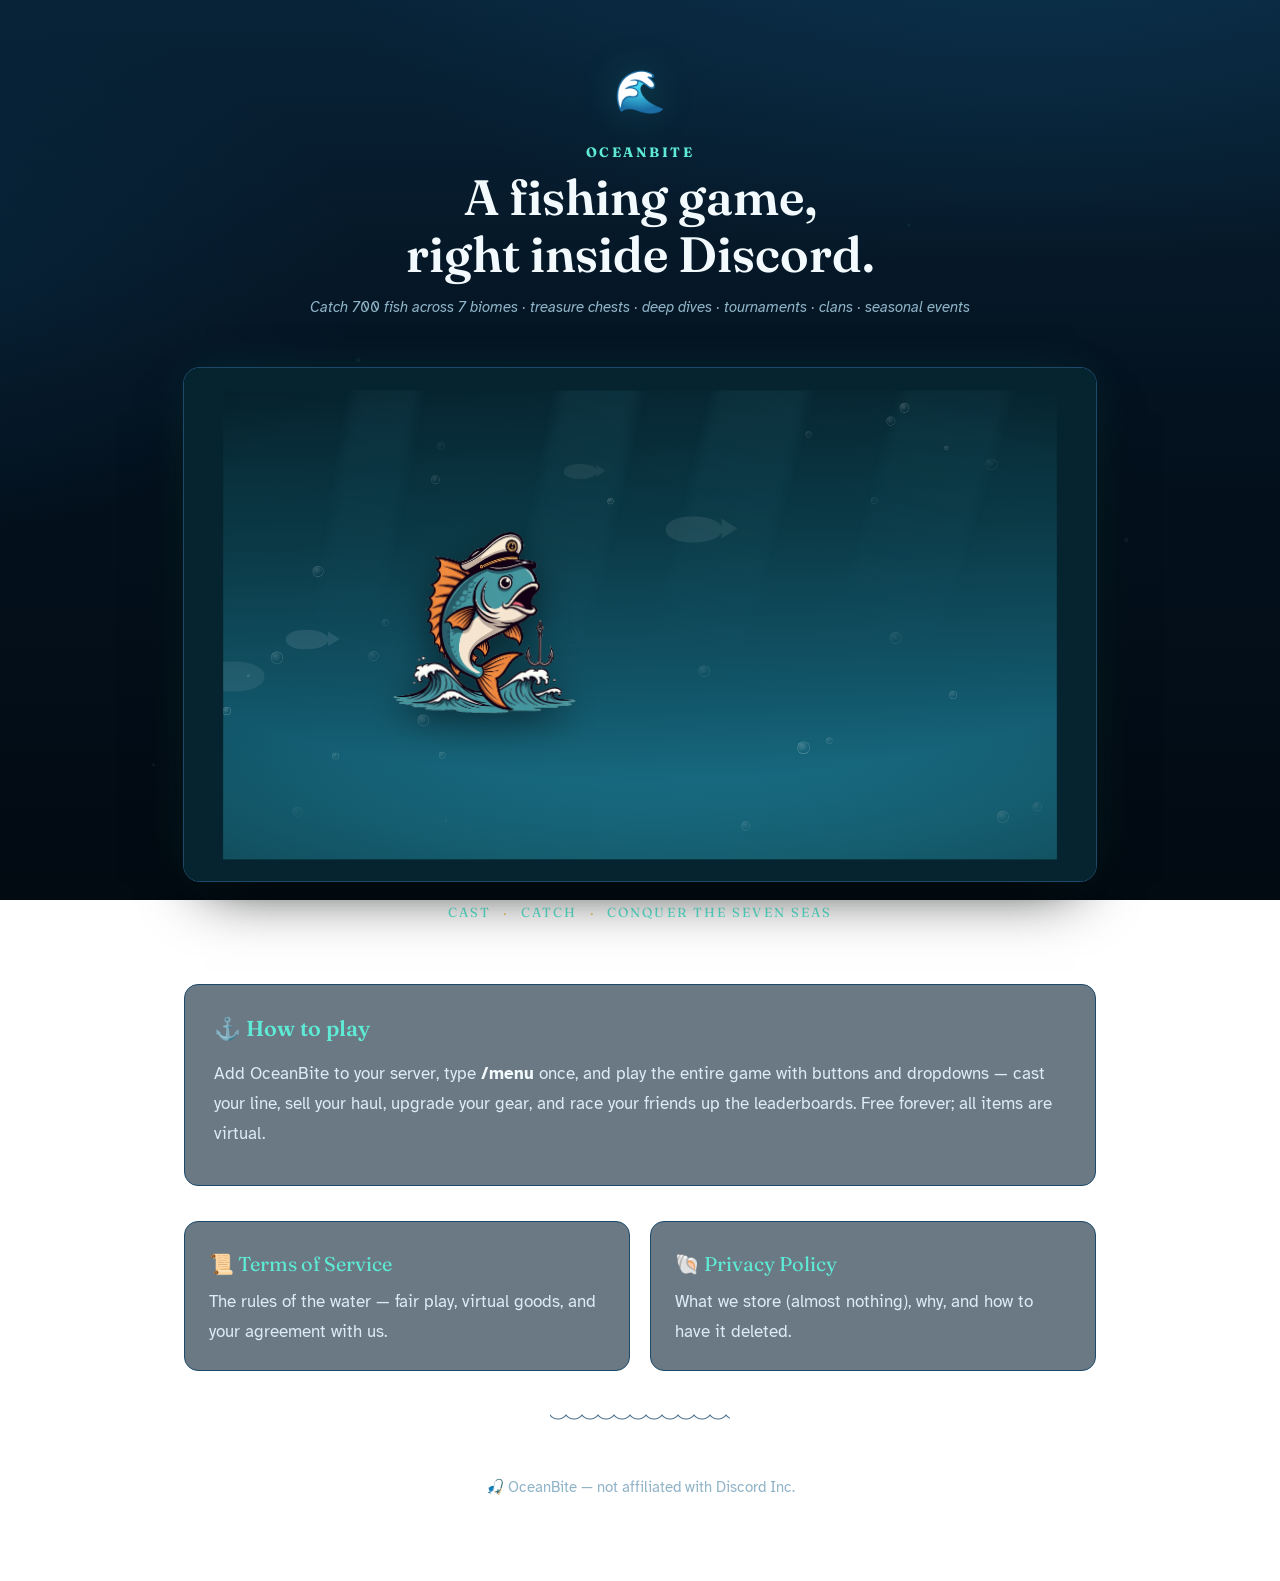
==== commit 249b3b10: "Update homepage index.html Co-Authored-By: Claude Sonnet 4.6 <noreply@anthropic.com>" ====
--- a/index.html
+++ b/index.html
@@ -172,15 +172,15 @@
   </script>
 
   <script type="__bundler/manifest">
-{"69765a94-46b4-47e6-ace6-cbd6e919e513":{"mime":"text/html","compressed":true,"data":"H4sIAAAAAAAACqS86bLbSJYm+D+fAqWaLklFSQBBgAClUJZh3whi4QpmZ5dh3xdiB7LCbB5innCeZAzk5b28S3VX90RYWIBw9+PHz/nO6pD++CdaoXaGygBBnSZ//csf9/+5pvPXvwDAH6lbm4AdmGXl1r8/NbX3Hf90HajDOnH/qtiumZFh7QL/7//9/wC66ybAly503K9/gLcJ09SqHm5PAPCvwD+A1Cz9MPsJQL+AwnScMPOvz1bef6/C8frTykvHLb9bef8L+PO60MqdAfgHYJl27Jd5kzk/gX+GljCygH4BTlgViTn8BLzE7X8BZhL62fewdtPqJ2C7We2Wv4CoqerQG77beVa7Wf0ykIbZ98AN/aD+CcwhqA1+AV6e1d89Mw2T4Sfw3SyKxP1eDVXtpt8AMgmzWDbt7fU3m2f1N6Ays+p75Zahd+f2n//9360mcxK3/PckN6cjAv8AirwK6zDPfgJe2LvOdOK6ztOfAAwV/S+gvPFw+zGx8BOYL4oenP9A/neZsPMkL38C/7xcLn+9FpnneQ9Sx4semCPTfk8CL00nbKrrwJNCAtPJu58ABMyLHkCKHih9y/wCfbv++2MOf/0FjN/DzHH7q/gg6AMR1EGTWpkZJh8JIcwqt74CoAudOrhS+W+/gAeV/Lf/nxr+EDPPTK9Wq9X/lOeqnZT3P2EutyLXrr974bRnntVmmH1AsEhM2w3yxHFL4B/PGrpufsVbFY7uzydtTIv/AJ/N5o8sr+wyLOqbDT3Z04cYexZUlmfuL+DPByoA8IcTtsD19+9Pz3q4qeEJinO46H8lrlffnq4o/E9A+AEGHyB4O9/1eA/iv2IHRtFv9/+gH6uvv+5wXE5onLZ9Dcbl9c0zFP8TJEL41193nd5w+Ol2aADYBWEFFKbvAqV7acLSrQDRbM3tVaRAnd+F9uMmJNAJ26vUwRex/wHeHOIfkxu6Dk6iDJ3fnz5AzM0/TrBpQ7cj8/73J2gyIBiCAByCPgF9mmTV709BXRc/QbDruh/d4kde+iAMQRBYtf4T63+Url3fkPf707T80xPyfn+60vHCJPn96QnSn/76BzjNf1rqA3VpZpWXl+nvT9fHxKzdL0sIAhY49PVZOH+4SRIWlQvYE5ufAHu4/q/sf3+ar6aH4br182aws1qY+LTZ08JnQoVZB4Dz+5P8fY5N511/X0AQ8H11f1pBwPmZjOtiDmxNZKZl72kgEPB9DkPAZQkB3zEImC8g4DsKAZfvCwiY3s3nEID9FyjaYWknt9Ot0NvxvsPwJ6D8/QlePi/2ENd0ltPi2/yPls+hxev188Xz+jkE4wv47fo/QP/poXb7Guh/f1pOaht+f1ouJ4m+hJnfn9jSdfLYfPTjn14cw10H0+/uCQLYRGsi/N3M7CAvf39KQ8dJ3BfV1lVhZs9HvP7z6Rax/wCvY399PeUuwime32c8HWTa52YUVetP9nA3kvd28OSMPv11nxWmHYeZ/+PHj6cFV8N4cGV/cXK7Sd2s/mE6DtO6Wb0Oq9rN3PLLZ1qRqZsrX+em4zqfvwFmNWQ24DWZPbmuL1+Bf/wFmFxuVQN3F/gbeCbpuzWTuNMjOQjOl8/vWPz89ddfgGdyQOXW29qsm+pLWvlfgX8AoQd8eZr69b7Bj0kST3wBv4G08id3/RcAAEGAKcu8BKowi4HCLauwqivAtMu8qoDSvfr/Y1gH0wTbBcL6cwXkGdCFmZN334Asr4E6cAFakSdHdHv9gVjcaZPP316k4N7EAACtWQLFowCuOdN//MfLi/vDk1h+PS9z/mtyc8vy89eJYvHDLAo3c6ggTJwvzyvt0jVr92nxl89O2H7++vW2i/MjnDZ5Q+w+dg1KP+yq2k2G8hv4/F8KT7eM6SFSwU+Rqgm/p3mWV4Vpu9+enx4j0T/D5hyeo/c45Xm4iUPPkWgO3ROj16EIf37zcwpCVZ6EDvDPqA1bsPscfVbXjKILwtr9ft33Z1G637vSLH6lZn/PNZEp08xbt/SSvPtpNnX+LIzXCPvy+sW/vZkwA7Z1OeHSK/OUCsySyh33yxz6CvwEPn/+CsyenMHnv93k/nfgMzADvrg/Ureqppj4H/8BuD/qoXBf5n5xf3hh4mZm6gL/BnwGvkxLXt79qJLQdr9A34Al9BWYAZ9/3saTMHOzfHrx9fNt9+lEf34D6rJxv/6ajKQuhyew3qw2NbPQc6uaSR4BeGnccti6iWvXefnl881h/G3i8cHPgPe1n/7++QljN5q1mxbJFYb/+zTva19oTj7gnx7Y/I//AP7pZYe76QEPzuPz1Q38BNKwqiaPdKMNOGZt3oneWM0T98fVmr/clVP+HZCfVlVP2YnpV9fS6oWFn5+/Af/0wNI34PMLQ7fBBwbvG5Zu3ZTZ7dfVX71VAfAbELfK5kcxlXpfXsg/ou2JWuK+SPn1speN3yx72LBpQqcCfgPKNW3+EbtD9bzd0wYPwnwOIlfcXtf+SNzMr4MJaIBZVW5d/fjx4/PrTawkt/ZlMu3zjz9vRM3ODGtALfM0rNwfZpJ8uVFLzeLLLbBcX3wFfv/1Was3Ym424fb3s6j+Ns37+12yL5h+2D7MzHLY1iXwGzDr3PpyJfFjwsCzRp7nDrU78Zm5HbAPsxonytIcvjyTeDruwzovL4EvkxJC4PdUOIXAH8Db6b+AcDb7eiP+t/DvwO+HGfaTmyDqL+FdbHe9emFmJuQTS9fVL/tOtnA7iJ2nRelWlet8fTj7bcZkU7kH0O59Uphn27p0zRT4p9+/gc9N5rhemLnO59dr7/Jw7sL4gMKXz/4YFp8fZPGyrivD2p0E7lQ/pmfTStwplh2v7798uKZ0Tee+Znq+r9Gv79+uue1wJe5+ucrm4wl2klfuxxvaQZPF0wH/9vfXw1ebymszWbvZVauvCQdh4gJfro70jdDulP8BOHnmfgNaM2lc4M8JeFfA3454Pd1blm76mpZ9BazSNeO3wzdufxRNFXy50n1H4Jnl2e/bznf4vZr356tfryD2BvV3el/fSyf3vMqt38vmag0P0gVy74nxKYd72exH5dZfrgPfnmh9/XUnOvt9W/JsPI8c/wm4SeV+gNXJgXdmmX35/BHYp4TObM0wmUD17eapnp3Y1Xml5nCdVbqZ45avUf3CwJ8vBnr3ajcHBPwG9vr6Kem6edO9vv4ySZRMcuvL317O/vdvwD+AyTB/3pzZjzRMXeDPr89b/gnYZm0HwBe3LL++cWcPcYo1w8R1rjWza+eO+8Gppgg0Efn1f8r1/5rXWxD7+trju32tu9X/SdB3+/rfS7fKm9J2q7fZxI3sbQz4/bLLvz2GvfvbV0EP+Pls5Hdnc6Mjm8VDWHqA7y3O5N6rTV+0MRnrsyxvorlK9Osj5aeBm6A/mv0qBXgItPoVhLdq7S6CB96u6s29WwT++hj+748/qiIJ61sM/RHlYfblteLv6gLBa8paAGFWu34Z1gMwA65VUl6Gfphd051p6YSTCpjyWsCcSlT3Jwg+6xYIs8Atw/pO0gSyJkmAG4lvQJW/IunlV/2ZAKXoW8BzJ6jXgVkDW12Yqq4MKN0JidWPO71d4L6kRrcQbZYukDdl9eu6qijzeloBmL4ZThKi6A1w9QLXBONe0IVPJD8S2FNR+AX879XsWRi/P/3tf3z6+79+Av3w25RDv5r1cKa3814Zwx0QTz2u38Dne9n9VFf++wvip9Hn1P8K6upaUYTe8OUBWF+f9Pv5D3Ay9ydj+uvnJ11//uO///c3Ay+1x683a37dpSxkk9QB05si9+3SYVLdrQ6+3UtUtTlUgBeWVf0LKEp3KjundHCac6N3J9blTeIAU7C6Dl5Ns5xQlgNT2y+ugDR33B9Tha3exsykm4i7aTjpEXi+9biS+1INWR24tysJIM/cyQCvu15FAvA7eQ3kaVjXrgOE9VfAauqrS7fNshyecVnXZWg1E37qoMwbP7iCMzVvEHQB7wrbws2uhzL9H8CtvPoKlGYduOWE0+xO7Y6Fr0DsukUFNBVgJ65ZTpb5f30vzLp2ywyoGquqw7q5djXC7A0afjzgZDqwUlwzjmdUXln7Al6F8bf/8de//+tfwfChGLov+fomSZ5y0fvYj2slDMyeX/wN+vubxOBDB3KvK8OprHyD4dnbeXem/nx2K1etXoX6TN3MHKDqzOL6tszzGnBv3YkfwI1udb2AKCcdtqF5p/QMEfCxcTM5gDBzy3pq7wBV4dpXX1W632/RDHBNOwC6sA7udF41RJ6QPQBu79pNPeUEU4Z2Q9fUXrr626q0n3BdAXV+JzTlFm7ZusC1+zAt+aK7pl0DluvlpQtcf9CKfP9Nmpab3H9MUQm0pjdfH5Xv5PY9074f98vXW0Rjyzy99RWeS7prmdnX4HRBeI8P/1lj6ceD1Kbu0NvxVxHWcc2pM3TN/65djJd+0pMc3kejPLkGo2npWxxWjwnAm4bUjd5LovVA0Zzo5Ynz48VgvwLXnJG4v/hi/pjaH98A88frZLh607KZyDy8uU8DwQdNPOu4uyJrUvvPp8A0YTbMpm7Kj5cm/g2tO9OvXqg5uVsBJ15/DkFX71Ta366uaAqhP6egCL6NoU9BMXwgVU29nToZAKfMi8J1fgDCxMEEtNSM3QoIJxEViTmtu/IGPB7j2wulLggnz/aebyAwp3yrAprMzjPn2t4zk+Tp2uXmXL5U11YU8HsqFF+E9Xlqu7wbiqr+81fgX/5lUlNpv81aa6B8roGucv1ym/aSl75V21O9dH375dW80k3z1n0BwueqtD+/yUfvu0653XUn4N+utvXUcPjy3K+d8mug+vFk8r+vj9f0GvgNlL+AP6fEcVLbnfyEpkd7eik6J4kVX5/4Lu7e8EkPNw9Q1WbmmMkUvaYe4/dnvVTXFPv3AyDzDHjbcv/2HFqvSvXC0nXuTqVzr461mMqBwH0xOWBXhr7vllP21Ez6ndi8uq/sKfRMbD+lITcm/+VfgKemwePrHx9h6Kr9uygfGgj/q4Vfvr6I56Na5237Dmjufaef1+rGLct7x/TBeT1URuSty3dbBlxfPlZCf/7lz1uG9gd4v/94uQsB/tPW5l//8o9PDoxY+Gq++g5h0PI7gprm9xVkot9XK8+Zw6a5Qhz7089/fJrKpE8/P4Wp6btgkfmfvn16adN8+umZSeV++zS1oKZZB1LRO0ji/JwgCGKz3QfM3icIop9+bjWKMAiCICvskpYEQWgEkzDaQUcId3BIg3Z6tWRHvIsb67zVkQpT1TEABY7fInx4qEcnc9cN9vTvXtpCmpQ2pzzbgNAA9zrWxeT52LY7RSwS+Vxi6PmQKakLuidtcQ4EQmMIkdIIXyC2jE8KW4IhCapFFYITIo/aX0zK4BUdIkLGf5y3IxbQiqDlnTfOe459ouGfUUVTjPZKR4koUtYJR+F4ccmsH+lrMSGAa4g50zpBCzrOdreh1/zwXdOlgu9FzkXSA3QQfEh7Oy/CmW7HaGq3m3MH+TrGkKoYkiPbPfG0RTca0TPJAsWZsnt9XhWZEZG0ZXiC6RkCoRKJ8UlCI2KRoIiXvWYsxPQMja/jwSnPPCN023fzwCCmjJCecS4yXAJCIyL44Mu99UyHIU7iQHB5XoEakXiv6POVMFABpREBxJAEDdks2fr5hzJRugDSNLVXYCPZGS/ypK5TJ74oQ/B3jMZ0ermRiqs+oYCQ8uPLXIFpdhAh66IDBrTwuM8uyyn5TkdnCLmntG0V2G/2IDSihtWO23qxHgqDge6VQPtozsknQwFr6+p8NJ3IoN/ILiStmCRoRlu4gj+Qd4yI4UBK+uJZPgJHcILvHeVQf3teTbVDYa2ciduZyctGSt7LhM7LaZzfncRVe0bDU/+Kz4kXXlsTqeA31SFKmPg2JBk24SbnZ13JlEoZITmjmY2iG2/5CARa1olEYaYzS4Z4UIL9RzLZTePtTEGHIHhne9qFsq4Y2ENuwfT0JCNpvyHcV7T02TYm5J5ZoYMYP+JDU7VIWF9lGFztb0dxHXSB3tu5EiqkZOK+GypzTlfe8RlLftALGrFiaR7r5WMX4by/3ur+a37VwfbJZp3pim6/YJ2esD7e9gxkWRMngRjHJjEecX+34b0mOS0GGaGMgRGlUx/gXjO1UPBdH4oggVoeO0Ykkdf6I0ISHAyfbCQw3YebOwYcDqKY8n7+QNZuvPgnJTHf8oIIuBavz45vEEYoYV1C6dxHvGxvvMT0UhqDLf8eS0RIngZh4uV0YULnple6ZApaCAzimZf9jZf81CT2a14kMEEoiOlEx0euvPQZpUsf8SJNvHgh2w/k4b0ORYJSu4HYMVqL96w5+QAlNElKvzzSMoh8N5l6oLHrFfTg+2S6FbZkPc1bUjnTMySUbO3E1t77Jn+PEsgal3XKFbZ74Z0PneblorxlCFXf6jM5oPYM6Gtks9+/5jlR7Jv9oAYZvNgxvsaFgd/fbG1jBwJhhsuxK8OD9g63Vc/nvscJvhuS9BxO18QH/jrsSFknwaQY7fkqFrZ0/84WvU6+ziFg7azdcc8v1z7b7e56LmOdoBn95Cb59tK/3kMJZDI0DzwTEDS0lb0G6t9hbsK/MuFARewaR+EE16LHOHk7227G+tc5x5GWhOtYQ58oJly9+HSu0feErG+c5SmQ6sf1EBsLW7KncsG+yl/rZ/iOrT7CypmoF6SmDmfXrlb/CZ7EyU+CvgZddSfwor6nl4z24F/WuTlh7uTC4tZ6kCud04SRkJPc+LgmaGarep422G9yA0rg3K1CtWMSyz2LJ5Jqv8sfKIFxp/ikE6slTK8PY3wmkIB57ZM3dnTDCTSGB/9ZlqYmDG1wwwrZyxqx4mgeQ+WT9sa3GTAxqm7L9ASNO/Z5668+8Nc0f/XXR9l1jq51kd/rDyL3YijweRivNkZwixugKDNnrnuOT5A25TG7vB9mu3vucsNbviXOacmIvn3158RSgnL7A3/uB9M4SMnq0TcOH9ifE998Cbp4sn8wjCn5grzYsI4qU65EgzgXK/H6gXZBclt34ntHIpQREikNeYX+Rl7T+IrwKRChyCXJ2ufz+9xSu5DWzR4g7wL1EsV0AVG/wasiX+WFOzhFvMS8JeFz5/xmY74dMBoxcuiWycEPcOrjgZo7NCz5bgBFkEa9zl9vvGRnd8pzlRncxVWFcpoi6G/l5pO+MNsaD/nKihBD/+6nd9EkUznj91m+fbs2XXdMsXaU7YRTysElUtp+mJsQ19zkKK7UM1KIyPu8XCOmvEMgdJTSruuWcsed0/4l3gz7ZMrH44JKVk9zHmTBaVmuE8Wg+eRF3KmBIW7997pzGOSa3owLRd984L81IognjJ3JKA77ay4z5bjrt2fuGVI+Fdg2ffSHOxKlGL+97sMKE4aWS0PRq3e+bstonB3ja3yjc658TIV3cr3GahIPBMIKeZxp/O5CtohLRJTwOibZyUYjRgaljAuoxS/5tlIxBWHf9pLsZPIR0IiY1L57F0uWPZ+DAbf23Wg2zoNU+iCWiEFFyjq1o80DNN98HEtidDZhTRzn+vK5XrJWnKYgx7sOd3E/5cKZF/nbNHi9RxMYZGgZ2dXX6IpbVb3+gX5kcYoTlLEbZOwY2R/Fkm1KTuUOq1CXViuu42o0koquPOQfTpoTRshgK5fSkFcxXKm0mAlZTcb9SW7nsc9Sc//eH4l+Ra4viX/2q7Ok7d7nLlP9tVxPsR6EhJDdT7FloElOz9/kDLspZg36TAso++U9V2kxFbKT/UhX37ndi8NiZD+qZ6GdT69M0fdCupO26Ec2ONz8b1wMqxGDP8gveX05xT2lhaLYp9g7PvBe0Sjh+BQvJn8SuviyT4p3mBVAcaAzDw2nWgaMmL75qPZWzzcas1mHwXiX8OG7uNdokz8hHWRLSuGTTx0ZlM6fZUPZ+iSzGF3CI/smv4rwVJAdCmFwjSHUXlzS4nr/Qa4m3XIF5bzEdYp5r7t1ztxivNBvz+S1dj35wjbVX3xSFh8Imtmpbo0Mx+HhHCmxJZwpvvBd0U35a7CDFS39KL+VuwQifVWX8WxdCsf3voK04wmH1IhA1CEWHBKhmPx1TQRNe7hBsZuPqfRcf64J5kyEN/yHu2vsZJLOLqr3WFb9jFLHnYFcyJnker7QtR/Y1ZK52tUiN/Zpnhkw0VPya390Rvkpvo6LNpVT+U3N4JOCR2VXB7xRc5Qx3tUULdoQkeqp13zExkECST7y0RA35ZPrUs5nReXvc/xdfIxgfbK7rI32ZxudclDIIoTBfdCRh0w1dwgSzKphH3O7a+8nIfpAoDKDu8ZPnNRi8i1OpzjO7IVQ4JF9t5KsQHhfC0e3WjhrM/vsnKlcsbexGL/K9TwkvfIRTHw8xnAVaYhIUq5x3FBufOhdTH3EB7UXQCKmoe0pFfeM9C6XnEodYuKVM4iESrbDVG8mgsG86QMJ1bUPpBvk0DzE3hZRiOjJRpZUd6uTQjuw3/WrAkjv1o4Vo5N+HAHdi29iNXGr9x2Clrd7Y6hWzmhQTI6/weSOOF1rXaEVUE15ruOYfBerywffREz1O5rlB0bwX++BxWcCreXNhLelYKgH04g/ihXsLVZIFueVh9n7/GjKga71shwTeyu/0Wd6kailxYvP4pVrrs45Sy6Q1q90I0LCwA6Mtr7Z8XFEj+lZ+yieDCR/4fyzP2CSfvrIVyA3O++jeTfVfEvW58TDQ55TybnF+QTBEKSoM+yeUYJrTu1IWCY4zGMu3ZCc5t5yFZkyQmrKVQ7mQw7xbNO7FY+svZbx1R5ejPEleN8/nHy/EBIcEtsdyhKCQ3+gUzq3Jn+aTTXTc/7Aa7wWCfyTXhZnk+CEoJnBQWK8z4nATKBt3MKvNndCdnHzIS9r7+o/dpCkuEFFUpr77kz2zU+hiyplCuYpHlS7WA2fscXd6qYNv0Tl3Zs6wEMGoiYNCkSbyS7BcR+Y73skE4ypqx8Kt8QShrDwVQ35nKPffMyM1WIxvMadgTAS56XXRC3EkODypAJPRWo/[base64]/pYk90qfspZPdoile3lwT94Uz+6V1aZuIXZVxhxqKlugLSG8ASK4JBgRqxj+b0PF7jm2hNVdNSuX/uY+4GYW54o9MOwm/JEZGOLA7l/ONPajyafCbK8ySTWK72o8pT3TnQQ/Zaz8JXc+B/1Tc1eMnjCDE0ctfPAeB/34rVPT/YDcnxsxxvtQmDMmULfzol6RiNAnneZpHzMzX2EZATteiYkuPIS8p3cdB/FV411vVoPhbJFGPH0tmc66YJYTPU4vvOo5MIsuY57r8OGUq9z9q64PVV3eSJolwgk85y7qJN94MYsSBDujQ7pkZJDuRmRqZ/mgH0m0R/Ufd1mxU312gIxl1UHxfi7+Hn1t8o0h4ft1Hm6NwKTmJLL/GXOaaZNfsXrqRlNQY+9NmhNCMNxmPzqtYer7OZ8+k4m196IQanOlBPOobPuv5ebQ28oISSXnKEeJCMi1/mKOKf+K/8j4FMO3Ucz6dQZL7nriuwoObnmf0ty8kubRaTYefW+7t8RCbXu4gXGamrHBGj3rma/7sPe8hI2gFHR1z7UITgSpKzTIE4oGnLn5UJmjEien+z6lrpsFsnWzvF3vEgGQ7jZeL7dt8mh2H2YR+HKjRclaFCo/rgWBkf/ysuMUjTiObbNiJF9yaXpGy/Z0S7kN7x0jZYIHrT22yv2/VZkheCD3IXpJHyqg3oT1pZHbPHhvZ3iM1Pt7iAUK1DMtc5riUjAHuKlE075jYJBG27fvKKvaLHAQ+JUx1A3uVCsFH/crxBt0SEgGrebfrv84D5mipvjrd8sL4jzzo+gDSEMp8e66UJi1xhkwW6B99xDnz4WQnp1vxuKJ35ZkBGKw0f3SyVThINtNGS6FvHiZH+Abaq+Yps11f1g7WAtENQ3ufCSQ66xrh7sC94zdz8ualMv+G6Hh1uP5oCTQq2/yUUY8iRSRL+Dp3tTKt1wfHF663em/Iu65V+QrVYWq+juB3UXf8NKm9qXO1bAxKDt9Uut5x+ud8nBYcOL5Nu+6HQvKXXbVL3lum5ldO9wfcWkNo2r+X5/WXzk95XrfRnjZMtS3mrX/g6lKcirXqyX3+7WfUo5vfJrJsponHCYeMUGYrpTa3Oqjz66W7Ji0Q+DULAqkSvCD2pzYUeMN9s4M3R8ICLY9pnee5O3g9s9IfccGMZG/VjXS4SR7J7i9JTD07jndEnCvb8bl4mWmQVhfRT8pvbpeEGxH8y57UOvxBNuNRahxe97GjyoTXNUnBBF9znHlHo692jedR0nWhX6bo3tLMtqTqdTmnQniyTPZl/hMzgW532fZdWc2KSVN8dGOMI2NurPRk2ueRgdu7Ik263X7xFs1Hu4jOJTta+qyhQdewlvMMuysGOsKmDHuDMUTVYVhmWlpraLAR43izZI1vqEf1XbTz0gt7rskiyW7rJmqU2HHk4n2JkvFqjDGXsIg5B+hBNpVq/mSHs6dDjBYgiel+vK2kXjTFqtVjNmjiuzbhvpeU9AaNCbIqiFrZVuCt2CExZ2UQsuEhOK0jZdaRkCKqqKe8W6nKnBrMeo+ux40UFR1e6EYSWi1nURS/AAr9qLt8YW0JBZo7BrDQifLSEag1dMc9phvLi1nXutiPG3nkUT7zPi2Ycz+LZRFIWc9efzHPVXK3Q8YS1lt7OeWLoW5C6R8WQi+Hoc8Y0eRTO1RGxFPzAqAlEBSu40RtS3K15dmyNUkiQRQgHanQTJplFiUS52/ML3RCRDuJ7y92CwlDwdRevTuqKwhcrXhemfj93ulC1mZ6fvsNMeMUWcrjbZkoNhDGWFEvZlRanXrmOD9KoAYwGWp36SBmpZjkUrNnX5VqTozUu/2BZUFUMozHVtr0SdUtnUmDWOWJMvTryFnWgB9L3Az+SmW29UFXH6HD/TR0ShJJOOkzk9bMMA0V1dZs7Y3NjLfqRRjttSmg/[base64]/jZmo3RHDIMvtth6l4TBkd4RizZlrbOM6EG5O6+Jep84We6kix7EQkk4S6y3ri6QP0Jmq/kshurF1oJBHuZgMFzQqtJXmIUZIYvOQTvLyu3RRHgnJNqbLyE9cUbOdu1ifrpo/GOM9mVay7cOux3gPk/mWWmdWsXNDAbk4xyahVBisnLnu61xSIuKy/[base64]/AM2s3edBiFOXOX6UGm3s9xpJp/FILeOR7HJJvAghzZpsTVyKTW9x0gEl90HBcr51lMEyLRwjUc7OepMftJkakKmwLpzQ7dGssOUlOTrwarxoBpeX+2Ou95EHXc5hva3X7jy34IR2T8dVODZEKe/E+oSsJEW1dWKUjKqu8mGFGJal7AgsLm53nFOfGhFmlbpgTyusZs+hdu+prCKZnvxTzKLBYr+r4xBf9IvNRhWWcxY23CM1arJBn0lRK8SUIlPbtchNx/ob47j0TZty5Q46ijlP2huZpGVhQ6CmudzJAhum5Hob5mu7T9ZC1ZL7PifFVOIjud0ZBLvD/DJtWVWjmypeRwbd0RFyrBGjVA1Y3uesYGCu6JfWqTNPGs75GatUuMHyIssSBaswaiQH2/k2h3Qu0vZcQof1yXG9rrUsK643NZpvu/b+fR7o5/SMAT3h1qef7ol0QgsYykNG4nDwnDPpuAaRYuCIYYi6WCygkzgMSusZRUVrIL4YpJFiwgqaxd02dZaLEq4loafOQUXoJtdcVCRagTGT5ub+HLIheSHMA0ozwm5L+JzoKWfVHwXeWva6eVwhngAldh2SaXBZS/uUh3OhvyyEwoRyJDf0VRFS2/rs7fVZp4VRkWnpRkdaY9zjGeIIuH8++VnhbNdmpO+URtDFcG2Ys2V5YGRblAcZ5fxOzVpDg7ZUsj8LZ5ppaEep6hqmU841oWS+grPjScCfesogh1BY49kYjFT0Q53lsHtqPkfHy3wRLvD2nJ08gzrOQFA35HLPixJO7lTmomemo4/sZXFpVn1aWLzP2ZBu+Wq503Ko5xLmIJ2OJlnpoHnMC30lKVoO5XO9JuVAyhgsOMEbbC8x5q65bHebjaYdZ+c5e1ptuPLQMeO40w5oUZRiOODQpjfskmMrediGsFSIukfmeasEYHxKiXYcR5s/F6uVIJnn2sdNzheMCDKog21pY4tk+TqG6aLkSOrM5Vm0Icfe6xbEDHbtmhNrLO0VRNxn1J6CoHO/5YWjkms4H+MOtMgxereK6jDpF4s6HeEVtop16przxYQDJTlq+i/fJ0X4zhcWi8WwAO3VcFm1dV3nxxIDl1w9esfUrzYUnaFnskt2S0lIw6Q7amTE1ZIf4gRBEsR2r5OHzblrR1486zo0L2dsoZNq7Pv6AURqwy+RkDN9MlppuDjPz9D8os13u0NwYdnUjy9UxaT85aImAYJ4aYfVRWnITl3jFknO4PUeQlZ04dhehDatklwW/[base64]/[base64]/[base64]/9tE5TiiW20hw2NYXZb4QCunI7GuqYDq22aADy1coUrOkmuD6EO8R5ZRTfj9y1UDV7MmENvnge95+T0WJvFlABEanadhGFSOr3XqxWAhsWWLVdtn1LgVC6DluEmp3VNjtPoB701cdh/eL8JyIBHdJpDpnpaZTFFs9Ho1IS7TDMAazo+t2oGVZa08RQBs0sGwewP29B+Dn/CzYXS6Pd+kikduuW+4cT1Q3J6yF4rjWLHPmI8rJb5yZzbItMrRQO+KiJpMuRVQHiCgvVCnoRSAGqXZs4NyohdRYdA138apwKQ+XYH+8sHPf359SH8QwTF5gZbbYlWOH5w2ykvKysg8wDK/dQD8zp6McMYlv+n2x0Yo9pebiIU1NP2RE53SwLlzWBA4Gzpabw4IgC2yFKJ60ZExRj7y5cG7bvuHXyBmM9jOOth0+WwzkiCGG7zKRnvJyw1nw+ZSABFLOI4/MN4Jo87nF6SHLlc6Fu5hWE0JsWULMztaPrtsYYsavt9tDkCPaQY/qvG+zvS0Ul/BEIfwCW2RhER/CfieBlirIAX3YXk70iY/JPodcH5vDi25zOmVr2pT99OnumiXaXpxpzXwf7l/62USlN8ogmbN5CM4xLsus4aL7qEdoJtUetCSQzvpejnYHwQwKLRVy+kg2R+0yAzl0VoBEU89Ys4QlOTpnFwEPdHUmOw2US+yJmGrrra8onO8t+JOKnaK40px+QSS8gRwOB2ir4T3Lbs476zhninrOxf2C4kQWz/MSVU+r3WmFrDPUobdQjqgq6O+jERtEabnEs9y2Pb+HuXJtWTyOh82ILY89Qkhro8ZQNiXPjCq3FeEfT6neg3zTF0efYCs13A7DRjyf7U3YlCWdC81sGFgcAcH52gZxKpop63W8DU5avUVtQ8DNcq/1gS/ztL9a1UHpjGMHqTACOpZVyefLBd+sLnQdl+Il3VIJK6TbrZhRZ2bngGPQc26fjka5FJADLvcLDMMEpyyxC8v6yjDd++K0TKnefE8zugp2S22mVbdvfSKKnM9RrDxxUbdXKz5qq2j6yzz6CsW2aouiNCft5A1/[base64]/CltudMqVgemvbZ401XyILKJjPKI5HLnlZZqpT7Z2n7+60JaWESnbqDkQC6748KUwndsO562WehxeH48KMijJqW03AzgFDotRa520dp1lZ7Pm1PIuQ3ZlcQhu5J0Q4LGubWx2GLCYhc79f9pykGQRSXqRjnfJ6r1uCetHxYbY4IaC/i3BJMpcIoy6987k7bQzIjUoL2hxrTkbVtbADOw2vbM9DyxV7UTZkOhN6/[base64]/sukxd6KjcDE1pxVWWhDODeMEroX5OI6Ic5jPV5RnLE0OlFVVhXym0KwjnLrESi8Plg6vbXDZFNh+vlV7W12oQr9y6kodBqznh3GOzY4dhCwxxF1iGH4SEGfmO/NFiwmz+easmXtTMKa/JQ0U/RKkOajyAzzyLkshNQyFXKTpaaOs1yoSJ0GEOscO2ZWlYYdpCvPW2vKoqK6rcAnBi36wLEvr58m8ZMiz55C8rCobYk7u0WIMmOMipi7N/lisTc5TyES/UEmjn1S1lSm6jlqDGlYovzbsVqlxV492kFDQRxk5ZxApoqulqiwRHLLkjapAoSzCEnfesZv5MdtsjRAJ/YE6i0ZLMIlnXNA5S23nshVFZSjR43LGb1qNvn3vREwN1i3BuPdvLRj6JKzpwzxqjd3Oc0luhq+iHKdalXDJXUIV5bZeKkjZXfTozHb6YUFa5zOlLDmBTFr2tIYz9XL2y/psVnJxkWZUZUMgO+W44RFeLPqcPqP+MTGt/rIxLhRXHyBeJc6YEYaHte3g9grmUyyzaMoO66E44asTT5PBKcLKk+erOW0fuYDwLGQ2w45Fvb+ckbLjxo7e7UZ7DqbgWbR4Fg3aKBbURYdlWSZgllVW5G7EUEZEQSyOcRzUI1fZBbMFnZ12XjQLmrZrjqcTEq7XI3Ji5z1Oh0sMD0XbcxfJSI62T9mu11Ft23ZylrXp/tDP5/u94VYheeSVDbtj1sh8L+zNFJKV8/EcxpV+wl3LXNSNkqYpxh/TtI5wHIa7jaqqhKquOt/vbWm9FnYYVuIWDHcYybJ24DGVJ17Mk0LvFryfn/[base64]/CqulyaHHK95ZV+hS7oGy/[base64]/[base64]/SS7YFYAXOLk2Xxg1TVwVgmqWZmca6bcF4LMFufjtU2XETMwYLgkKkPJlJDIGsb+7RL95hYmHu3t1SR7Fq/rvhTnsdW7LELB5TdodqZYmnuqT5frzPGjyLfp+cdb8mHejVfqhrmejAoK7IMYeuZ01+UzajkhtbFiwXfRYekKA6Hfg6f9/ZuZCLkqKqtZxGN6zqT/[base64]/GXgRf5rRziXPS5KF83BBdzma4e1xpJbefExLBwKqEYvqwQRWUFuxWIg/9eFIhvMtNFhsZNeR6pNwICLajWwcNst41PJ5FcScIZvA66JdLBnVcOzKPR74L6vV+kR+KQp/DAV0tNqUTBMl83vUbMtpL2X6/ATWfgjlLYKb8Ycdo89PGHPyR93ccyqVjKaDbs+SfKGxcMFTGJY7r+AfXVbjDfHv9s6GUejYJrGTGBLl/Kzv92Y5DB/[base64]/mYi0fiVggIOLhGwSGzISSFvukNbsOB4lA5XaVP0ulPhdI/dTWCww/yZdxdVrwwrqSu9zUtkvNanbIy98XsBP0dcHueK5EDmpW587myI+ifqKT+dnz06Zqe0Rcrwm9Qy1wu4gHkqfUpIVERzVGEbFNy6oUSVrCCnbyTPo4A/ERqUDMNki5hyBxC80PZYCOQ9VUpdSo6ZGDfZuvRLHoZ6rugas17O8EZJQoWb6Qp4qp+ySl6d2O3GNpA6trYrmfJxsBmu7s2SSUbCJfFT6/HXJVV9PhUjXSmSByLvRqOxjXnT92RKYfFiXr8y5Lm/7KIEv6oA25k6rz3EKJtVuOPp3YZNfWhwuFyQGfWbarV/jM2dEwN+5ojTjkZoLSZI6Cc8d1+4NllfHGKsGaDqLIsJu6xoXZbLakzapH9cMhFbkyjs/kkahX0TzfcN1gCV50aoQOXwXhlDUetIEypu9OVVGiMPTSJeb9ewYlaEgSnc2kBFpk8bEuPdujlY3WQ9QaIraiR0E0WptHqhjy8bRVJDY/XCIGO3SOBSkNIrAb5rBG6CJM6Q5BlwRte5Wz4dYjGgRbkHFFicPLg3wRkKDBeUnZlbgS0RHMz+eOR40VgrRq5YZlHNZKY1FlbCYJU82cAF4Oix6S1QUiIJiFS6Y/[base64]/P+5yG2VaumfOayy6sdtnL/ZJkEeXUQZ5v1W072yAv+iMxVOoT6JrL9CPJ6bHgEWuSQZbL7YCtzlQ9tyhVjU86MhSrLjZ6iY3Qdhnv5c2FthYDMjr5PjH9TXAe+H2uqGht9jgvHM2uNznH81x6r6gLJF9m1WF/hB1f2HI5YwSncDjuqfGI4PvTqToul/[base64]/OeU/[base64]/ps4j12ElW7YDYoPeNem9FX2P3nvP0X+ce6vq/QlIAgTkzowdscKmPensXLPXjNqkMqYqsOYXKPOTDe9QAByIHuEm5dIyrLqvjdIkncZglrWtzjZbogZXwKwxiUZBUFttqU472rLJz65pntgeaFZInEj8khad/p0hZpoSiJSvvnjmLC87aKilZVG3hm0/n/fxTOF1JK7KSQcVZNlO94nZj7eLtj8K4qKTeQcxolTxPsfTMAmiFqVw1D85X4mRixuIN+j5D/NCES3n5NMUAeCaTmKb/Gj4OBxunud96u7etj+TZZmvdmZcNnzgE2g3duat5xdWiGyXagxH0jMj7Bxt62C4Oe/nI0gFYNcyjXKuLcMhUOfUasXlkk3LngSf5N92vdqlOS7H1f5suDkbtZql9DdIPx9mN10DaOrzgJwQ50Wr4zSxDMeosOmRRJx1i/tjxym5UrQEIEKZL4Rb2U3iOsfnu2HK3Pv+IFSc6jFbK1qlmTDc4QP79xVTDf1zWdHghHwNLfWc1s376tbikv762EcY1D6r4w6bV6tcyT4ofXVQxeHN8wYe5t3QwebujhGVtMOc1MbmHSGZM4hf/OZJZlECtv5lWq8M7SRJx921zIgAlHhd++GeK+xpplsjomLwqoojyvsCACud++GmCIri5MkAg4iPASWjPBB1Tqdzvg7qMY7LnHNT1N/7/x+/fe2MKc4S+xWP0/+fv2UhoThg2iavj+/OpoxuLyBNOtVOpxGfBscW8tOR1pb9jQ5JUYIaFxdWGn/HE4GKOwOrxYaDa5JlQvO6aeKNB731bx6Sc3648Q44hrzLJNdJADnPhz62DTu6zgNSWLoUH3L6/W08Z6cwTMGwpKzrsryYktS3jb8YGuJrSCHWQCtW1m8l2RarkaFAR5daCZOU+VaGaZ1iLdvKl/8aG0sVDiB8AKfuAxWxpQnWg11yNv4FuScRlX9Gsp9/JETdlKTC8l5wTLz26BcoHfYlc4bt8Q+7EXI5sxVpFi6RBXneRHTsdtOLVulO68BaeK3Dfsn4t4wzflKdDpVCeA0E8InyyoZyY17tyUaoIGo9by/b/UQxXLP4PTrWsux7naZo5j7/NFQFxzas4vkPMjISxNUry4qHMiYZJ0w+R408pgBib1wFPbDxOUsPkP+6Fv7mcqHBcI4b7d+5+70yM2EznZDK67/y3T3/8XMbfEog+K6TZK203GMyFLvfkEb2NjO0ej6DzIHXR66kZasSp386hbgmb69UD6NAfcerTzOeL6qcCEZQ2CzKlrIugQFbKVYvpC1W8mkBdDdjEHJHMUkqmW2D+49P/d/ddZZr0ZAPATwDZqUIUSDt1RYi0xctzbsv/aL5167Q1/XvNsuhskPeKjannjNPNPjtI8mc84jnIO49pkfSj+3Y+WjzsNC0EvOhw3kVXO1ez0AcqUJTxdtVnNr8hEFnjWh0eMnW+Rvc5HmIY4rj6ij2CidGRD+OIpPT9Ty/9FOlphMwNIoQp84yncGLA390/LlRacRwgJCp3I9mvA0IAeqgGCTdmU/acD7cvDZ+1BZbjD8vYU1wzZf1IyWe2S2jcHEn6+iY2Pu0V4ZwRXN0OHxjcTTdnpEev044texBlGnMlmVZ9oBln0+5Bst/AfQuQ+uKWzsPCfyNZp4BjMdx9daUfq4VDv/mRBXmD82wOTeeLv/mBjzg56goakvMFNkIW958QQPyOd1q216T5oRX00t1TvPU8LVNREDtz1cx0eDSe7izHylk8xK0xVOM3INTgIzth9VwnHYM3Bkrsdu2Ptf8eLF4sEuYYjoI4N3rvO+VgV5jn577rgaGbRMHTgSJ86y2nwdHVWvbqL998MmGuBeY3OZ/TSa2rEDuK/RQJ/GwMlfu9Kd0sWjdVfwK+K6phPp7zpyCCtZJ+Zh9zqEmf8NBsi45jcEm+Qy5/NDPNx2C8SKEAvKMtOx0FkgesZqjJjMfvUVRnuJuy8i+8D4SZQ4cJB+Toq1hkuwMH8AGQtgCwwAYpUrn+wAtHBFS3vOyqg0IlTANZleE77yqlNmiqNgRAMcY2h+NhgrekWBGyhOlPty4ND45SGskfPBUarpLwNVzNEptbtvfAkUflmpBI+l6AXfdMaiGqyk+R6LXhmbF/fGiHNNncewmx72gcbR9IgIsYMA/HN4xwCdcSLtC3No+hBgPjNx6VJyD/d8MS/1PdPTTrLD9Dw8I7HpOxHFyLOBtodEHTotqNrDNmUMG21fAd3FKgDmHmWVVKXZ/8Jbfe1nKfATyqLsN9fPD54BR9I4ncC3Ls6NN5w6DndkGyfU2ApRfjaAbyuLM3NCfBdNUVnXmzDgDbVBHq0jSyoco2uBpy7ag/pPJjTHdrLlkKqqvuCYiiLuZsL0wkrtMe8+ZpJt3ZV4OlVK89gSEeBlNRGRZKISwOsTxAzVycmg/fuBvmwXS0PV0DOOTnvshHD/ZkSawTaBeFS/uqpwlZQDsJ4WNlo1COSiM+xs4VpUkNQv6FIgRi5nw6OIwN9nDcCso1Nl5EEMN4yKXjZ+8P49fT4J+wNtG4wSk6b1I0xvlwDrPG4YCAMY9Pcsmf1aDxDtG/2oW6Qa1YGjErNNgyUGw0/FUo5TXbq1Ml7IQ8Qu6fT4YubM/S4SIQ/Bd3+ffHuJvv7NzzUPjIqu8P7H3rTSgzBGrDMvy+v7Yfu9RVtUUBK+UCVZLsdzvff2PAd03+URYK/4/XlTVsjcuyTIS24j1sCb2Jnfh7XaEDsqZ6Vcag9wga74y/J7yhyz+ocsUY9hB6/tQI66xdyLopCjZ1j3W+v7Z5R1Qp8OS7IMhnAeBCuFwfjyvw4qUeHFzwCk8CNZsAUeGa76h+iruRbSVACjZ/NPO/TCMXPbQQ9NFr4y1Y1eBwbvPL5ziOipL5rr9WX0nmB+jFkXO+BCTYwooMkyLDaL2a45SAOTUbz1RXBZp2ZX2Oqg59pB8Rp8Fez8TvdNxs+3L7cCD/rTTisKTFkus+uqZIH0WzvBPEWZIyutfq5TqXXMylZlH5HOCWH4XErpuK3NhE7IkJHzeVaE6o121AMSL112gct74sPK5e3+GhB6ZYH9+vXeaFtWli/2euhid8V399JR+mqZURVTH7BDjslFqoylhSdd1lNR+Fn6PdddJU5ZVUb6fpfMLpdZt8pHiplSJN1LBn+wD25n7sJyjDP37QGu7/sv/sbtuTQsjKDP8f3Peah7WzlIMYkm4GaY70mFkYodr2ejdc8U7WGuOj2/RksMrKyVt+HneLLX2/Gmtaaxs/xUiXBSVN1knwFAm7/kKsYqrrIuohmImmC3Nn25T2xt/zI6DUUQ3jDLL+FfzccsceBpWOJ5HdcBovgRBwCxVvBZXWgAbOEIWaNBBVnfF3C03qbcBJXz6lUQTH4N/SkOE0onrWv2s1keuXcTOJOrE6RP+cCJXvDgJhC4HbTfoqggqiagskzH0a6P46cLw6Sw/kHwXu/E5GhQ/ReD8utdkeYCw83yx4LLFpx6Hw8w4VUOY9Y12Dhl8bbid0nYv1Gqo+SbUOcWIBQy5OLUewmgGOI/jHcvyUnCTjyH/eMlqP+fgWF2VGc2fQwxnnwp+vOTdlYdU3xz14ozvlZv+mMBf13Wm7R3Q3ZgxKMc9BtZbVpWPipPkLL6ogqV8/Ihv13gq/2Pd89qljKSg/QS/fj3/5S9BCiFhqIKPzn89ip4ccxWR8VmWpUiCk2Q35KRPOByoJ9fOBNTbaprv8r5SviGzOI8bHdLswyEbtsOWdGMYRg//5zcJYfhBheOI9qu6jsFTDM+vHVzmd98vus2Lots/r0tRy8VPesR5T3QFAKpfMNCW5N1EEQfnbQYINAHQ+k5QWQVkCyP90P7nPMpKch41E6mG1IOlQLqzzz1/IUjeX5UoakkIUc9pUx1A45TyqUTNicsah6aAwXqAA0Tk70f+e0+bkGh1X9b/jxcwEhLEIx0/rwLNpwYcY4ejW1ldYgvKxBEz6/gM8VuTkq6dGgpl3CDzhHnZbDCC1l561ObCZ+jHBrUG/H7rvpMcV423OMh3SbWJMOA07cL7UYWWZZdUi/P6QDBBDBq8ZBpP1EZkp/Qf/+v3LrZgzUGE8k0CYx0a6BcB3Q9BEObOeWWxcavput1dVwLgzjAtBJgJ46Dh9SavxftHoUhG4ms8onLXoRll8pnyl2N0on9zsacH6+N/Msazy7hhFI7OVWVrSrNxarHaFYem7nmgVBrNzIj3A+FYgf1yv2e/q7jCXtf3Iy/OP62Y+OQIlY26ba0TGoyZIvGyqq4GdCjgsf52B1PndW8ApnEMSTsTLoNLmOXFQxhBeU1e0EgwymFIhH3oj3VxX2Yr17YUcm3gX0+IZdJV1Ya0m/g0+Vq69C1mnYBwaOkMf44Xrv1+CBNJWu4UoW/KGFdQgqnDlRTGd+NYL0eU4XlTVgvOiwtpmDiAf1A6ssoOQE8z+uEyi+rGfjJDKC3dzO2alJ6aYDHrAzJzRTm3eNMKyOCsuBfA3pcFYY1pDnVKUffDe0/2pJ/H57wBgS47hRSL3LMtOEqk7wjz63xunGv1c/28PJrHsjMMeuS+pEXFzR/M1RoxG257CTQXI2JlflgW48wqQDTDSlZKYMZPrK7rfIpxlCRiM1Dv+wj1+MuYPcd58qQZxdFhV5omVHYScHtQm/1woODWeVUSDUTR/5N+dUbrloFS3fbKX+X/47gYqm1X+Yrs15U7Gj1PstwXxVY3azF12mwkQUr4ECrNuD96F0VXGvkzYu8nGZKC0L+uIyfTfGhelH273g49hWcthNkogOmIbwHS9bw9+Ns/GH9eXD4K8sOr9llDYC49j4NVz6v0JVLfsm5gVneb8kbnw6GBNro+A0c2jI/mEN9wJ66j1fLvY0nvBEygKd/TXhzz/gpPSIAOAWFoN14joPvri0Mbs1ygJAkLX2KIszDgctFXp70qlowM++TahwLivBmKk+b85XmjGSfRgkjKoqgbMX/3p6GjBbvd/UN8Dl8IXMj3E24KmsDYQcQBDx8V6Jk/QJaQI0YYJaNTlve65uWRBzTVTyk53Ekmaa5TURvGqVUN50k5K3QREaIoin+KouwCjY9glr/zmf9VVBTJnyluHqj8lJRdfskYcpNRTKKmgHzRnxZC2JcFstQ4FkWRJpLuWQrrUcyojuWmk2n25fh7vad75xABADJD/pM1IdhesCa8pecXBzfrG8z/5PgPJL+Vy762jUK36yqrP681ogC9UkAdf7z8E7MJCK6Cs5jc8M3vKqYKkRpQzAeUuuXeNQJ0kZ/Wur4k/zzNcQfZq/XahXsnj5AexUzoR0hFEscvlBe76+bmyPntYDsBzl8r+9BHPxnAcUtuEscc4SNU6eUKkrA/Xkmr2if6lb2PZaRpIbptk0ot1E1EN06ekW8CRXuWZiepBFJrPXnGK9eowDptcHlfXTZSDXs77Ndevk8mQUqfh4/BTYNBf76Y7vHKG23exsCMBJ6PC+V5yeFu1Biac+8u07bqd9M7oYOHhggarxOF/TJ4dJzaUP6KopJ12+TYLmiPaRpdq+Kv3Ujc1XQaPM40ednN52cgvB0VlYjp0cgQu1Pzb9zGnWdOXT5Q5lgqgpwyNN99859viBaajfT645slwWs8V4vVHqdshJnsBkpZh8q7wGdD6Xgnic2yrOQm27Cbi/TR7p6rq8EGmu6KwGl/841bQXz74mAD3O7OWEwFppC38b9slZypxAJGsk55/pPB65UfV4ASxfE0CjYmDCAAUlXWeZi0NMHsoepxRm6+d26+gLeDJ+r1K5bqJonaL8U6SDqZrYpGkuv7i5KAMi/vNAQzYNASPQt/s089s8ln8AOBPhrnfhBQ6qeTrxK3uHyFi7sGv+cTNR0zBJncU0dxL9Z4hxV2U0uE7Xg5eEmZ8VW0MFhjlmzzhjLuhvEdtWYwFmF/bBazkrYwMuGITFFzywNPQmv4LpJE1KXgtLRlP9TwjJ2rdkTmUCaO86orqrKsK3gJCEPJl9ZbFaWJbgusLtiB+IfMbL6qIZHWaA+R5O+I+AIOixYvw/HG+PK2apdErFGqlnq+UbArz+t6tChC74XcQFDJHIQh0bWuqP24eamb5grE108HgEQmYX02p7mFI2B/m3FaY9cKqMbnsVZqtKGqtB3LOZ7fw7v7aHkuagalALcOBcr1Caeu2O0eb65GfPoVbbfTw4YnDSdEXkAr83gW1q4wp2FARDGZ9h2hiueTceoxnvTUQX5OhRvfLre0yAX+qjaJ+n/uC58zzVmHgWPyX45oY8SOgkbymaFRNEUev0OIOH98WT9LgG2/LoVuB/+wqlmnk5OEJdME3+3uNp072kBIeQiWq/3bCN/h+32xjtBdfCbcLjguiUfMIPMdpIUIgMrFkiKbZbiNK0WChCJy2/ERT2ZZUaPTMDpPi/grH6XsvbMpOua5Avhje8S6Iy8Wp51YFI6jQe7hlzy7emil6f3GKLo5OPPLotSK3BLo66u2SusaClmipjgrzPDX033pyrvFGqLVWaM/8LY4AqelNZ2cbM1zInGeqUzH+gjUr14Ny7q5+/sMnUzZHwDWqem6dAN8ZUzZQRbK1uF6sk7K0EMdu0uYB5i2H0VSYfyEnSRHJV1POL1QmvZSiCVneeJJVgvxHqLRnutx901/vzh/4soCgFv587gGTJ7vTclJQzjw0e05RMrLGs6oNEDVk2VdBpWqUYcor0L/+s+hg7TLQbmhpknwLAAW51hqvtaB3yPWUbampSuCqfk7pfMEaK6KIJq3gcEcQ3MppvqTWztDXwM8MbLizfcxEApSh1KY/+HpebXClcwEa8N/9YKC5Tn1oYE6QC4SRe8i79xdpyuHdQzRaup3Dmq3uEXv4bYgbUY+UKIqY/3nB9eSFmIKT9NUoC7PK4O1TfzVC98IzPaWvRaPn2XkvXgdehTWj2ZmmL3FCDLmTXSuhCWc/bIYYIgbIvg1+8e7UTxoF0Wa10/gWJjJ2jLgEqKPkKJgnpPcZu8iMKaHbl4HP+0lIxBL1A2FBcZ1xXIrhNSNWfuGDd1/HuAxJSrWON9ZNIEzTMQ0Y1GzGyaUBslbizgu+6FnzBtFITu2P4yqOvS+7BZJq/PBOzdCeO/zEmEuHJuP4NFZJ9Tju341zQdsowmL30/fVdfBirZ9EdT5s8x37mJ4OEjj6L7fgCxvzhYMzRlXbqeNug+/pkPxr0/1/s0oXmDs5XGbhvR3R2RxnACGXiBPeICYNnE9BuLu3qyt8KHrB7oFHhcsY2bVNhgluabFpmnKIIlpOUcVV5ZRxMdbzJ6/H1nAYzQY6I/Um3AL9RyRpXzM3n/eEWTtQeinspLv/B+7I5ZNkyZTedqcO2yWtJeuZiCU+6mDsY5MuMJqTm9/WyrMtmtolZ03eMtOvjKlMf/VdX3ZtyvK8rzGSndYyvnDmYFYV8qSZZQQiiJJRIyiqLYxG+DiZzYJjfw0DEAiUgKUpuk6u37F+Z9gNgC9pBo0x9zUajHrjXV58Fr4vJliYawQMxlZpewaM7Go9WwksSNpCTKPci9F7iH5u07bP9JqxI8aaFdfkqTEIJqLxAyCJHdxmlCAjXhSLgt/Ptgo32D4SF1CPqdXuya/VOePYCZYZ2cIn3UoxOjW8/Zc10lMUWlH3rxRcY6Xp5yqhtIceE5himbz29Ba6b4PtRscw8aAAmwhAuQMS/XvAc4yrpYNh/TiKQcv1ZZmGNbB1drBmNkBp7Ix6lVVDCRkOuOuNirTe5uw9md/lGb+TzxiMfxM5wLNRqllKnZGMuf+eYOQMTirhtrZhi321bDGa+fvQadtu8cqaw3weX9lpYq+uXiO8edBKOM3ed7efIDOnelR/ldb6k5WdtGJ4A3v/v+YuBstxCoEmxuLorKSBWRMi1zDQV/[base64]/d35QSu8nwRbb+bgtvw+IKGIFL/xuHnu222+kG7HjezvwQ/pKAKVzRlTNWd1fBTS7Z7z52Uf/aK9PurT6CEEjH5H/NpcZr9sPCRXv/ufHS4OHA0r2egHUpflxrob5IwGNc3TKpvQHbtKVpbpq2Y5Df6wS9GXvO2Vw84zLL+E39bUHpfk9/7JKNWWTRYT6FOtBKtB1BAK9VAvG57jGFle9mWddueZ1qysyHm3MUs1HD4bXMU1y6gNM/MdRZfYQRe1z8iKakNJ3iMNZFHyU1nNTwYsFpRUtygdf6tCM9uN7Az5NphP1VrCHTj7N2ZNPfo+76PF3EA+AUYcjFEL7I9/FRfKJcHHPGjlhc16vnhw958nVNgxcIl1aAIGgnJJIMQezTk80I3CL46RlqXg7wk/vYYnaoTZaxyltaLIua70RgMLcljfIkiTqm/98XUi5SUDenzbZsuBolnvQ+VqGNZ/f5AajgpynT1WFUY6YZLlsuL/bEQeVPWZCEW+dUB7kVJClpntxPP6+qtQNtdUbJMNDjBlM0YylXRTLReOuGdH1/[base64]/mxZgKGbSag+TgZVZsJoNnhRs7AoAQYtfTeRB0I2fSWRZvVn3CLWycEd3MyDPtD2eSCCWBdHn3yRAOWJMhtWK41JQTAeudun2Ht93h0qNukDEDdbFtWFLxFKhjc9wsJLZuYq4wvw/5iVMm66TLdMBAIJwYod7crhNFGawiULp+yHQrSBakXX5LsQk1qtobIsuwGvu6aTPGhkGrEiGvZDAMydoJlFFDufzDYgNxxOiR+MvIM07t4mpwxyZvg0gc+KM+PN6cPQsc9NoEkw3XX3p+in9DJoew/Hzrd3lc9isoippLBLFVn6OZzBaKuOUs8i7Pxf7wA2aToL33SLeQ6LjJRcdk2pzebLEWCZka6+z60zHICKq1KHB8mYKq96o8Rr9f6Y88oi85fg5Tu/1jhWtHkTKrdxNt9HyHIcyAR/abn20G6HsNO4WBdneY8ruvxZuyl08I+mJjGmoNN1iAGGRd4Dl9VF+yuaM6udcw7NpHvEZCkL/2NbF6CiDmWjMSG628xh5Um/3LVPhwMlPgVNN0FW9xcK0B7zMpkhxhy8NcwvzKhWEYw8ga1Vjx84EjUwb05FQT3QkBnjkx5T4kusbLDfUhYsaZDyWNJfpx/LvJA2pbFeWjQSqsbtjOJBe5NgpKAUWDnq47T625E3ajSMYNii8/nRhFWKLpOpQJJkvxhQ9le6W9LKGdERTGU206wEAwi1xi+PjpV6PIWN28Z/Jya9sVHGcUQhCpLgiveHFq5dN/Ec+AKI3F82cMQoYBR7aVvmbzT0kYX5SMwpnkJg0URx4IfSJPi0Wmp6ZGOBRDo2KYQQ+qaX2rhT/FuYvZR7KPYFaAAbq1lxtSLcRg55v7c2TPSPfpEPUjN4pRNVtF1nWHwBZ+y3UHqI06nM2+WcGQwDLG+XP/FutcAZVWFa9i5G6b9q23/wbva04Oz0Qz+kTH+5gtD0+S3izAG7tE+YxT4qdGhjFugncrc9NVDQC9fvucPwjWvPWlSNBX3Xn/GHRsyVqbZ1lvLoBQZ5CVSDoRko+3n6XobP2A2iYK34q8iM/sEZDZOh1i25SporgY0sU7EnA2LLj+jhL0IZx6pJj5s/+gcDz7GxSWqM4tbmIINMISrA7ZExgg25txi4REzIPbjldwNIEtJYINVSQT5iYPhSWIT/OsOp9rxy46Q8+meL6tumwVP/qo2DzBXCa4AAV8ZUa5K2nssqwygSJaXxW145/PgQIebNE60yslqsi/LO0HsiqkDTfktbtN8XftIOMLgkOh6NGSB4AYxYqrBpHcYkp3D4rDU8piszM5c8/4iKv4gVoIDmIP6NICJ+sffXa6SGUmI8Y1l7UlLnsD8gqCPkveF2R5mPFUGmWuHHDU19/A3G3N89rjxIoS6fKeCzdO4JcdYOhOktu8LCbwHnmUxAxnvmYIktTKMyAx/ZpAuxJUL9gL05yU8vZynExo41Lf1hPt/XFEbsxZ9IwuSzBTSnropcn+UzT3i/Fhxs15BD/1I8i7rQcsZOhB2URIWko0yMos+b+vmi7dcmhIC6p0NEKO85+0te3Tm4ljgDHY3I4ZFLiSGksZxfNeDAEakqKripioiPz0hZ7LgS+yUOfj1aToFmoB1mgQxw+7gDBGx7fr2gbkvbgiNiRq82HKKQ/Vqm+YwfluHx11tIrNvFaj+fhMMTmuyFOvjuzjkff72hOIkTCIVcoCJ0bYw7Qv240ag8x+P5nTThLEODBH1/PgiskHvkAHe/N4ujcA7HWa9+J7CJToouBbCwS5HJ/uwjGpObeLekxRiuc2ATlz2oSVa6qiY/Ht/Ga6VCrzeQUUWPpvopRxQIwGnZC7ZIbPEdyT0E2H8M//ACc1dloAaTLLe6kl36x4f3Zw+jqkQERsUx0Lc4OBpwKVe/NnRAgWvb6Xidw8CZMPfYlFMFcRBtF+4mQq8sL0pxZt81/XFHIVI0Y28yfHqy+LNkrd1BV0jiUq+Od0/2VPCdGSAttCQwu3/cdlvlepz+3VV+igKek5mkiqa5I2wd0aetBwC6af2z68pQQoE0Fi6bdRexFrxOQLNuZDuTNOyH2GaJuHtpDIx0+YX/fns9zQMEcTMKYAWGNFsiKguRoAPxzAYIj7LvKI7yzB0sgBm5uAdizxAmXKAXs8IdvarcyooWNBSxQ5Jtob7OgYDLpo4g/Q85eTM3uGzsHUDAlC0BvvVMMg3jeUQs+8GhZ0y6rYTRDF3Q2ZvGuKVIYwiWiY/zNyy7B8TZXIA1Ef3VEDGOTZB71K8l7YjD1teXbQnmYcW+fSx4ZFs9yybQTJnsivjvjKIx7XrS15VESurqR4xr3IE6x1a5/mdj7eHtLvbiQBHNwejY4yuT7s2wDisoBsqYwxNw3cmwsQtEgQAcl9eHGYQSq/LZgYgYPgwV/xAsdI8SJeBN45jyCa3y1yFo0yyxI4E8YLlwPhktuM+GJJc89M0qmjvI97YBr1VtpUEHGZ01/LPtMnIQ67B+6eHTv9dm+FBKkQ7ymD/jwU8YX++VvpZcIRYR3+c2amS2rNVqhP0IodTFIr4oBmPJa1vAzHyJHnYMlfiGzqiH+qGo7hcy8MPz6qWtYO3K/nNY9gM7Zttrpa89upTfntcpbU0x/G+R9Jpdy31yQFsQ8vN7be7y6hoX2O73Sy21FK9XsUzNiX0jAo/iBcTh+AhRxAFHIVm+s+tuchvCvPz23c+cW1+tQCgTqvqc4wi9glJQ+Ybtv25aa4L9ENq+NiJHEC5TPNn5DM6qdh8vow6ix+U4J5AURDL+7BXNxQkmLhOMHc+OKedWyWAgAN4T/aZ5n/xOJ5kL24jFBQ3xFGAtU6lrYnHI/cSLO0E5SP2uMKiEQuhZJtqJGMQZzwPfX/xHgXiHrQaBejngT37DV8YjaL2nPxKnxEp2WcVqKBahJY7J+bdXud7XZ03V+7zi+GOS6ASto+ltXU+rLeZybZtr6Cqluo/fp7ZrJbXaHLysGvAbSBDYaW0lvq3TymWrInKilJR3sOjbcfC/D8GafLocYYDPMn0k6wAgnO0SYMzG4EMLZb0TDgNt7urNLvr7p7fLc5oPH2pGC31M3bpuk5xaUoAGj7J1X2hzR6ovO2RGMBauxU2x2XzL0HUlxj+pWPpQNa9auq6bTNNJ6CWj87Onxju3cI9mlr8pm118ubQfIxw/G1gQlh7E8IKRRtsXv/KbfTSPrxfYFoSls2SydICePoRPuExgxR/[base64]/FskRNuMs1DaVPAAw2toPp4GOeaUGRZ7Y2sHUubjrRveYVovsL7es1eWjz4A2uXaZj/vzL0OOFh2uQreyBF5gI9G5rk93IbmhXqsYxn/irHS+qO+swyMVfZ9JMbnpnkoNaxdZ3yRJKpN5CdBHKH9LRZgLytVCXcZa6Uy2fVGUcVMZViG2DeWNTHDw5TyTxREgzSl5nnssxUMavNZc5zY42tg9r/5ajiE2mSdYaElFiBCfnX3yPPwNNx/v4kZ/2A3feJQj4AOakzwoUVQCd1SYGMzyrGVspbnyVPRhrgPyz+DezxihsW4W3+42KvxyxosTokgDCPYkyQJFh5fVKwQAeXwRkJiwC759AcjBb5XUGzfank4q16XEaOLVTVFKWDVENiS5SLwT48Y5Y4I+GJVM192vP9+II8TGCGa1bAv3aWsG7cxQVO8DUdnGsMO2/31/iFXkyd3UqaHa3Q7i/Kqq6kWO7Z/[base64]/QrJG+hm2e/fHPmjHub2CrQBoJcefEtF4OuQmhChjFSwC8rCFQnfY0tlhQdYNseQzWDTzTAwD96hik6WOXAxhHpJ3CaIZBaGDVFslv8OgLtVm/86uZ8bYzOGFe4ILgkxaTJGyb5GtCbedRJkMkmDGM01Ya/7Tghe0f08ELfmzdOUUGdlyzu77ZAw4yYdKAjraxCaXkXiJ5g1uPenGD6P6FURR/ntfdCUXduEppd7+JRj83/NJ0MBrlDJsB6Ssqy+CICrY0Sf90J/VweKRyZo+yhtV3EHlYGY1kprWRcddA5FfjFIqUH6aTu6uT1M9R3/HhZ5BxIfymXeW/fcSKsHghD1YOAQ/wc3P+igu15uXIHI1H3DyAyekz1behMGea1bMrdORdbw/B/JlHc2fFQ6IPEqcnB408i5hiCVBUHRATfxRe0YwIjCzjoEDZ+TAlxp/3flkcVVbAw4LSCSCBuCTDWdxX7lPnvYloM6fIweoLwC8zbk4hN4QB48MjeXoXsy3F3Rzl3MPJWoBnHBU0aEvQu/rE2l04XYGghPsdAI2RV9F04TX+QooJEdW0UEIdKzhyT3/U/cVlfphUBoHOE4ayYk0yqmFJM/F7uHuMImjhPLqB6Sc5IdrVKD2tbibjiGMrXYhpNUEPd7ukAx0p/4NnsryipQPOXurH4BKZfaAtFbcHminJ0WAWIImdB4d7emZDAiQgoV41exkZrGtQxMqyOK+3P36VgWOU/SuYH1BXhqFApcXqmkvltgR4S4f1rwC5Sy0zt6yV1SA1vsamLqWfeLwTCAnWRsM3uwCypDKV1vn7486vPCmcrN0AGHlm1GuQQ/Sf/aLHWS9IvzLy8bY9y/Ld+/HC26Bo+pv0iHoNYPXciebI4q5WaiTzRBIE/5Ia0vggt0g8IWTfN36YUQDNHBWXKz6sDfzuuWg6ErNwvyZ98V7mbCRZazz3ts/Li6F44Aq4rVg5VSMZ43X3mEz1P51Haq61Fzxrlhq0LjZ/n5HmMQMF+dFYotzyUjx429DXb+2rCSKfmPAxeQBPmJhH0SbDx6+8+OvexhaOj/16P/2uxhkPMm7wLY0CZQAhP740QydkfIsRGolbzVANzaC9sdM25CdAkUgt+/fSbR3sp5muodSWVsUH6gN2l1dUT95edm9nDTMma8Qkdffh8K4ow29O1GahErnDB69kWKsGcymlqGLbAKvj++g5FSt3rs4QO7Y0iOK4LiQkWXHOUoOUn9HTruOZIli31JAZnwoxeQSKBQwSJBV7miHj8iUudGr/8B95wxZM2xT7+70oZvrgoDo/weHzcdavB5Xc9Z+ZLdycce6gY/F9DAHfX/aAceaRp/yg8K8mTX72bYBsylWh6N1r5R8i0YnZrA9EtGJwnAE0TbnDACOGYpXNkUHmGSjqUTQtAsDo00xTpPxy/BVtIxjPgGf7+YZvjAyiu+AYV/cR0daooSuU1F9/lkH2Cxz7p9RzB7VW+UothYiqDz+JK5xKpOfl2FZyZNeMdkRAWh5Y1SnndDlpf9kqCy6AVR0g2jIRsuuGdkOzEzg07dcOKCftHOZx0XvoPWHgJgZTvWXAPE4ZMhaYB71XJk2i1h971Jv2CvAWyYSMj++8j+eN2MXF/+MFuHvv5SzTBLd4eFfQyo/fO0QzBqPC+yeJ8PG3spERUyK+1Op4P6ngV+f1oQgqxzSpk/CztGPw2r+wrtu4dlRb1hBSQB4PpnjDh+q5dmYYb+GRTWwbNQr6oMHw8dRINoBCnm5LUPT9uepSTcZ7ghX55PNBy9gVlJNF5jKs5U8ra7qA3jKEHjUyaluETRxfWAYyQZJUevZGev6Z89WtU35h0+rb/6//sa6oMbdq1qXbrnkwsYNUx6FMmhMbFxKTdSi/uC1LJG3Oj3nEl8kRwVuk3ixfAsEwjN7qTgtuON0fCxYNqGs6nC/i5OKxsrSbR7KJSk3jp9UMpwReyP4ROCW+AsmV5ko+41hIsz85XNjKWU1cMWDKY6UIW60uWOOgbDD0A/E+NmAq/gHNi6YFGH1Ykd/A8G+d9nPQV+BONDDiqaoMbX68Ea8vRb9dyQswd7/+5tUy1quUtIvZ38WpZSTqRx6wAsp2tg2wb4wiedatqj9uAfi830cnTFPLaTjsDoyss04HLJN/gsrz/QdZWs5cPHjc8gP16UyVxtP96dgwSZJQ5LbHmCrbDBG78AKv6dSo5m73wTpAfSgymQWDIWvyWh27ZzxN7clVmbvHeVnie9loyJH35SSqQNlQzhgmolTNLcUll9SvVsV8d8JgRmxKpnlDDPHbr2AcHN3NCc3VvT+VQpo+hdHolB/NJmXr4yPSshy3EFzCCOX2f/pEFJN/BILZXG5+/ttVdUtOt9t/lpX68z6K97qWqxdWRyJmgzKsUixw8LVQNYS0m4NWbgQ9MOzLCUeUBevqrB/Tspm4+XyWPH2Nlko+80Prpr0sw/JxiggGM1P+THSMs2yeuSL+ffOy9UeCe54IYTYjaJsSNpvHdWAJwtoyw5ax5UXfX3wiL5b3y09V30OQBDPxx/Xr0pY5SP7pJn8uTWEamicDAaCNyGu8rIOWqwji3WjUKh1TxmcVfs4M4oT1+AoNmEyPsGO2scALwXmqIMPaaOW2EZdu8MItdogcG0JqjbFR0yU31Ua1/whphtLjkkMFKeUr1vgPp7oTo4+MzMsVhwH5TQlSqpjL6jIMEurxs5yx6inK6AMljHqs4xRGFPE+ivZJPnWx87kzogq38xAdOmCKmDCZiW+jUJREwk3ifaSqzh98eXdxaVlWzCVQNzrnl22YSoA2XjHFJK3OE1MpsWqyaum7zJ1kkDu3MUrz+i/DgUdVggXTePmp/+16OZDoVrItC+PrshjO4qVlSGXAp9n8iwHMauAP91aYq2DB46RqbpYwVm5vfAXLvlhGlnkGHJstQ+xxjpPyqq6W9qryXjkY3qUsIwl50ijHvQfNdaloiqiU7/A5In9oF5bjvcLm/oEIAS6/9rymw+XrqO01335vxKWs+DcBFeoQVMHBxR0oWp4UEpyP0fWp5FwR3ZWdqBwtdEcvALdPvynK6feMnLJkqgslGW4dyBVrlppHj5iaN0MdWEh9w1OudkCLFTSRLxiHVzE+8muQjBGVUdk2ObMg0dMGm30yJOewJYwz3hE2DW6TtHY/W3oYiTrQA5EGwBoKQbOELOu9QU/+PNNq1rQ3gZzrkMrGbHP9cKDA9Zqotxmnnwa1CYPheUoPDhpQXDcDTKD2Xuahis2xrbrEOPZ2attfEGZqNSHJwuc0/g5McMQtJyU6suoe4eNYt5KAbsup2k+5GB5FS4GXlv8gkgaq6x/O4193JcGAQIDS76SBist0r1L3j89d0FA3YRDtUZXn3qFVs9QKhcdoVb4cqSntAceU4GFMZoJli3hPZAsaORdQsm1Zzy7L0V1PxnBf9AxztorRWx8ZckvzlayqlOl89u5PT2wuDj9N6B4eB/4a9zYGyyz7ys0xKZ1tiyqbXCeV1lclsphWF/xg5XBdXAqDmqzq+MjKwOxL5MZFVfLzjTmYSuRbDxCbF0/btg2IZOHvf/eZ+BWfUSbqwmgDmlUCp/V8qg7soH5/eJ8gMneomXyRw1n7SleLqIkBKWpTRSwr6DC19jSOD/Z5hOE+SIAhY0ylk6B4vtUwzrejT7WBY5FkelVqR3MhIF0TLLHFRd6k/4+ps8iWGAmQ5IG0ENNSzMy5EzOzTj/vV1V3zx3yZYTC3c0QLUU7cm1r0TsO2fEkS68HQI5Vlo8kVCxEg29fjLIoPS3lj0T9fDYrR9SWpYNbwxCrvJyg/hTAx/f9gIGY7MzfevkcoJmN13CjY5Pw9zKMpI7fj8l3gogMNb5JUANPXLi9g9Ew4uSL03WeREdAnfxRye8HeL//7Q2Zn72WGODiY/WfH0sWVn7Ws1XNcRoFvmGcjhyggffTRIGx6mjdLG0tBOYZE5UQrFCz7nDwZmlJ5Pf2kvv3ewglJQiSa47z4Mn0BZDZiG1nhYs/3oA0Fk1d36j7HuHaPaMWdTEXylCa24YJI3bHFz8ewryHYdV5fphvhwU9xRgOAJPvBnRSZjjw4oU90ETv5JTNRtCB1U4xmGdRl4iLsm2TK7kKJqcvJg4URvErCBb2zH9uow6jZDSOHqojP6pIvJJhL3LG932+aTZ4g6BNeaf4eeAYfcRonk+mDNg4/BE14i3temCDrmdOJr4we8/4l4wjxb/2xr0Qfcm/3+f8/b+pFQWR/PPLCk6mRiRmaq2/K7uLTztGSoBB1hsKkPhInTdoQsY3zOCodL6zZbbDcacGDvq4oTJCkxmkOyoa4O9ljM5AkIO5KXmYi47XP97gvV08mglquk4EQLkG8E+fElgeYmvbJIABeEyAnqR2lYf/cRb5Yajg5QjdoDk6E4ZNt0fJMnd19nCsiu8/HgOYqfJvEQ874JLpPyaTyqo4hp+Rn5Fox8RXp1dV0r4EsFxo2xLAM8DwG0dRU73w2aDgozrzyOJnn1tp4x7SMsVMP6tsi4j8btFSFXBulJ5Ikv5S9rT5lgKlagjTepXeaXb4t/F0BC1pRpYnw0u7YB146oLqYMGbbmiGG34QNNmGYehdHUK7IAcCgpPvXjRTqSTZy/eFYvkkOBUe1+ttNi9gfXUwlpiJogz5tUHNmAWRj4JepOi7mLTnqxLlFQcrylltMIjChZOJo40y8Gh+DdwM472+36fMt7ewHiCefkPEZDtY/AalhoNaZPftVdVc8jQZlzOtY0iTtLjDnYZ0N3U0AEKJs6ZwG7CiCgQzQx9EjgZpn8+0LAHgFCcVedkaZQUEvm37nEt2+7IXN6gOMUbablg0OefJDUFx/DwZ91ruPiJx8BAKMWxZR/iRkkcA/Wl3a4jKdgIAjeWIUCBxhlFpbN2nihQNwCQNSv+4gGAyOdyxzV172OcjWzJABbfflM+r5I3ldgMo4Id2Nxp+uMy7XSAknVO/Kfu+372Bdn4VuuAodNcz9vixIG2Xt5Qf0H/+i2IyuKP4nlknu1uaLgFS7eM4rjMJi6LwIRJFXx0px2mirNNGurt2z+t4BQRBap/UyW87mmHBkZuCMBLbTdQG3PWAqm8W2ThTeFeeN8PVa9vDTK5nZycJVfERHlaYiySxcTwvLRNG5KYpf3KOGr6tgkcLxftpGudp+e/6Dpyd/s0szd2IWlOs5JoBi3rahgkH4aE0krYdz9rDxOaBg5QP2Rsm23b7eRwERACOmhfjdfVDBTinYhtekeii8fk0hZpWPdT4+jdakDDhrPVs3nSu7iQ4Cay1LaoKkOyXxzdCxQWGbd3PRF8L7ZfF70BJEAvb7Y/PHt7fj6CbWBAWB5F4F1AZDMP4Os+rVjlPe2EPPeEpEN6s/UaIm6MA+9lWNdxGWU7L5qVIYoEEhdVSTn3HCxV2c+Gvw1MoN9JdGCQkq8gLD7Qu27ViuQK9p8uWhdlMRhn/4Imq/ETXUHZcMj4Ap9G7rWgtIG8+CQqIBGR5IYkNYj9q9JNLQJMSE1hct5U6fhcu5xtH9LBuyaAJZA21PTUliOIhxz14Rakdyex03NfFwIFc/H7Rqev8rOR/PmAdicbBy2YjOl8mM4EjLP1vf43LHYiHm77TZbk3GbWdhbONWPbBsafBAUIZEDQLkMO5rBPzi5KqitzkSgDgoAQCBT4s8prIy6rxefTaFYzEyiZcdOmeg52LNEjR30AoG6TkQ+dnGrNszPkZEVCDtfLjfJhbYM2R7yKh8qIN5ah5un++DX14iDePkoT8/YL0iHrjwkUVg/94ONnW4cNxOh8Q/dyMCfqdtxAEsTiKAjnYtFGnUKM5eLnqptw0tOsSeflg5CYWZDTGrlj20ymz7Sg9CCaEhGNeeB1uCgOHR1JAjJ5ILlpvj/yNfwn7jH9J6LVXdPbVCqB/jKtyVOGbO8TkcxGXNObXVR97CCyn1Ioq64BaQZfQiervsCHcgeWUVnGCtMQqj9QgFbQdiQgEoPkis50hWFVur71xcSbbiAV6u5+yjmhuWEm90p+j+VYweEjq8THql8m99UOSdM68L4plHJD1DG17tn3TqAB9DjEVGQa4V7uyv9gqophjCeVeakRaq/kutBBfjXp0uzUr0zM/pgiYStkHQdRyIdWs+7rteja0j2/m82HEjqeikt/9AlogeZo05wERcwO3acZaptPoN7LanEPPwHYdPdJ8PWch1wfl5y83ZVxYlaO4rxiv7Rkrpm4k+Uq1Lp78W02839F+Fzfs49eDAnk22Mb/8VxYRiNU6PHwtv7P6zkL8nTtQFYhaJkrJ+14Gr0f5nNyAYRhnAPmxUcBVUV1hwJfRTuHlrNSG9dW907cpc01WNiLH4A0iaiFbWFwbNpkloNvQvFEWL68PiPtmsbw7XkSTi2FK4tuG28oNI2jPJJmmZ9Chx61ETc37WjuRxUgpy2N0Vuv5u9lurYn+I/[base64]/aBZ3q2qEOHxaBZ42xZYQel69iL4wvE/3D4Y5PPnBNMynaTfQGuV+60CT+MTU9oXpm1ShxXJ0/iCMJsElgn2z8wYEldAe6E0HIzenpW/Hkv6HKWJG9zhy/4ppg4Tr9oXp2lDFhc993iYVQxBIbSqr+M1PNNd19DtqjNNG39nevrEkQRpfh/hILUdlIogvp6NAUBh80q7qFJNkD5c+MPw/IKI9bdfa1cx42p1DUOdnxS2ZGynguPeX5Fjq3b7urYf97yvz0ZzY/p/+cpsX0v/cdjCCAjQkCUo0+THIzxtC1lslJGvbBKdZCMSxx1StOShbFsxs5LyWrFmuUdGkQq4SzU8mF+9Mqa/cN0lxJeWRCjxHj7K8Zrc2RUwXMMuoGXB36otZ/mCwzAQvSyvnSVSRcOwrohL80wQpQngmPg5pYZ3tCb54VkMCtnxJ/z/48XkN5AyhUF6m3S7x4Y4wTFXBbwPJ2J6RbrRPkCDDXS+9QNnyO4ANjIOvyyeCF3KC0Bq4IXgDBAmKRX/O/ZNkISr+OzO+USgw94TYyPqVqV+Zvd+15C9MXPwBiYPZr2u5meHzMvHUqBLHUryVRbKf0680AccxrhIgV2T6pCt7wQ1x/6FcTkJr/HRCm4dGn3HvMbUTb/GCNrVXWJ0WQzYDICi04TqH0fhIjdftioClg+ncFitYvNARTDA1YjmehmuEAlEAt2YtRiCSszY/4WzpjxjVJdcWb1INorPjTOGXpHBI3rU5av5G+v1GbT8+RFhemSHFMaOOC1GtIgpCsYAYQ3BZq+Xir2b42Uh33MZFj8OWhfAJBUJ1olPHW0z/AjCPLudAYkPwDAsip5knHvbqk6ymYB277mxBl/Z7LM6QPrT7wGwURew8Spho0y9TDQTxtBdURRvaLbZ+74WE/I8hf2o/6fS75gXMuy8QAAAHEgFZIkmU6eyFvJHPggWAYL10qjhV3TnOBSSU/URgnoENFwsqgNKe3HlRrmK6aAnS9oylay1R7ZrzVDuEpvrkKySVp63Nbn/f6cLy3RmeQDpFmWaH/8G/cMNOYP5yNuKEHnqZKRJFv+uVeksqxuwSy8qJeVi8fmz/epH8sCNz9CP0ebI+5LNtk/jL7OyxDM2JQhLnUM84N/[base64]/eWaiUxR/0BOnYVT1lPuVPxAhUkKl5sO6BezgZfPORCsyq4tH8fUQVUKaF0fN2AjKbN/XzV08XUAYPjd9hgl50dHz/mVGHWzCkP+R4GsGGE09P4qOA93Zs96oXzhqQp8vW3sIf6VQ2nKlFMhv4NNoOLEMio5ojjPUpN9A2L7AlCmAaTKk6+KQ4OrU7fxOMz6BZrR2B/N8SbctE9Ifa/xloZMgM6ASb1amX6gvhcg/fjlB4BYcp5oBrtE53vskL+rqb8tciDoGSDELa85P2L4Gh94G9D1nrVbKKgOACihvMhm99fwLiVp/No9RdMciviOrYjWFapF7GF7UFq/65iYwkF5RroGHuIyf/ZfWkqQOxXxHYo7qbWTCsMuCn9L2AfByJDnN1Jd9AQ3K/lo8RYrT/eQdI+n32S9TrBdhkn93jXGyhteC7gdiI0HC8siQ6UeK0p2EFtSDotnIhwCQObHmqxYRcMyRdAvYuQGEmKA1FQ1uaKDikxVEG+TdKfVjJk5eOwSagecjrTPHA7OB9Qkms+OyIX5zMMQYM7hgJUMZSeRda959geF/[base64]/1uQN/[base64]/mSbl6PbjvH7RrR2OJLbHtyWzzGSEILkuaI+bcbuk58CKL5wOBehZfur5AHc+y1cn89F/LL8wS0Ld4zO1HT2L3gb+UR3uuPa4z8AbtIngNAmlXLqgrDy0YRBOz6HqLu/HSVP7bnjcLRfaATsl1t7+ck7ne9ewiGpjfAqRhVKTX7KhTBFnGFEx01sPayIpDaIgFf1Sga+atH7IxQm8rkmforaTuiz1dfYXcYRFZu1BA6SHyQ/L4oaCgYdbTkXoKAC0hd92ETdauE+SS3HhpOSgAva2d54hh/vWOH1DPePRoMLKKbUvQPM8/LBbRFxUFx6G3k8U37wtyioPs8gMCCI6sCcNh0fcdR6uqMmA67g9fdkPBcwzXFt1s65Dh+S357XWYPRmpoSEfrL3Q2Mm0D5BmuVsmk+PTWWY0aJtmx69bK8px/nd0gqvIhCPcbxVZjl1l8cwIYwz/BtKUmSRL9Vpw1//KIv295Gm9/b+/9y0tZEOE2SVJGXhRB5uyyt/Z9a4l13UVW2WQRJW5RM2YLv6n+Xkfbavta06AQMIN93BveFNNPWDhyWi3KiDl5wmlps7MsmxJWDqn8TUkOZOwMMH+DdgW/Lagh0NkkmEvfvps5XwQH8DmLaL5PL6uoAtOyEMggebroLuZKYnlBuTNnBrIck/7PgeO1L4xLCsR/geYlFxNSN1Xyt/SkP3FPMcFQduf5xHYbsAz7BI1NQ+io8wC1fsJ1HLwRMKVmhu4HGfOS6S+FmCg4AGJW9EnA3lE2mM66msmzSKPnZa/uCEOe+ONS9xCf2/cfV8bQrpvLsIz20N/Ds9IM1SddhTBSkA7LDx8mPMISak2ikDVwMJAy/778qIrUIvCGdy3OQYKwHlN1fkfCoLvlQRDnkL/EtePj736bbyH44x7JB+w9gsLLlk/2qfG0ftOo3TDati4qjxQjZi+CWHu3fPDbjpNSN7vcKIvts/xE5Bb8x82MmWyJ6WPaiRMUF+S54eKIRKAUyZNTV3Rd18vYqesdFbUeRXDVC0E6QVB41+e51amIfTECyN/9C3K4deGTMhen+sfjQB4jSrPUS6DOPavxh80bq9bciRoJZPDAFW8P0C/7JsyiNTvNPZ3XeZS/[base64]/nclrtcjW7FnEFyYhC1XynnT62KsCi5nCwRWcoSL8B1d/wLNvuj0E4YNoaIAx/bIquxPms7xzI9ye2YJDEPP4WLgz2yZUy37eaUioImpT95cPcI3dWrundfOYLP1Efw/I9zqA7pg1EI1Bv4ktx8cr2vmik/X3HPngS/Vd8RUVkohset/3Y12DULlaY621e1IP7LuHU9j0EK0UHUZmM4fWWWyRmFXJNLISYErMz47fmLiExhHDVbVMDt25efcA75KyUoL8r7Ps/TUXT92rGug2GhfO4kmxKjKPy9fFSYVFKgqP9QAY8qySiWyCS4510cpLQcJj8cZVPthBLbx4Jfg9ZO8HzJPdh23D5oNxNF5cTC4c6/caOqvk+TBsdxrIgQ4JGKNX1aQ00xLzA4/Uz1tNUUfQJ+j8wfG+Zp6HjJKkZhCEpVur5RmsP8DLS1a9rwxu33B/GyLQORyEl3HRv3AqERGFtZOfINn0Hq/8d9DtcfjSIHvZuIO1fXBZXSZcKGNo6lzzqUJgUuKEdK+NfuldpbS5CfC8NjgC9Sowtmn+CaZ1bayl7oLd0xL1pbEtpQWtYpa+5wj7G2lvhYWOhYuZDssXUa31dm6D0wr+rYNmcbZbzvi+i5B5sa70CK5SUjgj0sW+QVL4hLkDSvFPxam87SScwrCgpH6cfIdCa/TJCSDG5ZipXNBYtoIGt1+tWyepKBScW5HU1qeZhIWTH85X5aFdIcAcGxLIR6fdX2btde44uinSyxifTYSaBrErY/CytDGkyRPvUNVqkqm2H/WAx6/FFvkCdmNAcxl7FP6bdmkH4T5sK/rCU0Zv0StARJ9PoBBuaE6R4+zIirb5//iMDsrJJlcGXHbDGhXncY4SWpf+CXssmaSnPWATCKLHhbuaRgiiNrHMz6OzPZJWZoM6Zmzqvy+SC7mht9m/ZIhL9H6Dcog/bzdLgVj0D3/GS2uo6zDY/TdtiNfwhlqfBL+LnEl8TyNG58LWKs3+FvQj8E4JNJnpkspufSM1NV8zpWoEGSyYpDx35FtzSfqxHK2OzkBFmt8HRVcpbFQVFGok725BAcilJLugVrtKypFFJslyB0wHUR5Pk3gM0/w4h3xArjWImjo9MMupYGoNBzDXMg1ZfA606v68H/fde3chcTAG7qimXMhH82x23Ao90ZA8BDoN6LABePgqBsuOFf7+pxWJrupaFZ4kuDw1wHDhXI1qJFVuWM0yIj6zuul+41tMOZWfXXTNc2Ph9MktjSdd1uQRAFMK2l4MvPO3IlyLxWrPFWG2bbwqQVx8n+UQS52xVIFkghFAz/wCB9xujK9Q3DNAyED0aLdlDydOfJMOCDrhn6E3XFkhxPij8QZ5CVD8NdMGGYMKvx8dPokHpH/1V+jW1iWJ+RfkDBcEsMSde3eNfH/SJ9fxU0Ghau22e/0AtM9h6JXxMIK+68ToCtBNZDE3ydtI9YWbPXkqQBfD0lcws3MCna7InSZDldMM2MeWpf3+3cd2U3t692rhuIVQN0ohQAdya3OwYBsuTpY7AtXnsrdININHMjzu+Ur20oUil5snqnsMJBRoDn/WyJnyiMUittpcH44FTiEmXGvQd6mkTcse3ng3jFEiS5zZvU7Cnm29bApf2WQkXBALPr/KpO+lgvLaouPa6KdWBGNOyJyXyfzwtQvFnsLaF5Gwc5suXj4zKD3S1pmlt8gDE2Z5gAgj6D/uWVh0LbTjePG0XuRrFW+JAYjTrg4M2NHGAUfW9Q7jbrPMmdUo22i3PVQIcpEu/nfliRnP6WgoGy9g4uhNrL8HgV1d2vefuylWN39e2aMs2r7CPh7cAAS5YF06ytLo1yaMccP2UN2PT9L4D9boM9I1heYf/rzJduz6O7PWmF8q+nvnpONsEw4okIHHF/GAbEcaAC24tifjA46o6iNVuxId8Pu1bmjAq2jdDgQsoh9kKze41TcjO+OBcRGOHPFG1z/Chb5xnLmhZVtR4lD9UL6rT3zZ+gFXGacKxpEwtLU+veSbfit1Bf6VUY6/c6/8cLYAvq15LpbvbRCPB7TtFclVKSqedIUnIGA8pShNDtEIbxnf0ZWg96XdnZfOdgJK9j55HzLJUX0VppNzUNGBSL3HLtrIq09B3rOkGWi6WhFOjIVF2vU2Fyy9RucR3C3AmbOby3UB+0EiPDTPBuYb3Ha0etUufx1/nMF2pL2sPst8GbAIUuPJaOTjEqgGp4PQIA4GbXde2nfW1zgiSFu3L46cXbC+Y8wDslOeEIG1XGOkqm2m6WJe0pU9r46Mk36q0kPdV5wDJyzavKmhBf324lhxCSNOxd3tBcMxft7sgwncGubofc9uH+HAEgUXAkjfozguSSz1/hpzbjzdxQEgT7mTseIpVVlVlAVs4NTuc83OdAqrAundYju06qcweAtsicHOdg111X5Y7XVfXFNF24Bj8v7JgYdg0oZS3kDfLO/tKNrVNwM0NJjQjdtQcoRhW1L+4ZN8HjYxzXgcigQ4EieZ1lvQIAA6kvnG7C9hE+z4vr4KtRHAvhpoNnIn8w/itvUwZylfUnIpgDdWw2HTWsqmrpYFY+F5JOh8XwSd40wq3hon7e5qwklmDrThHl6oRdKd+P67kZJPnrirQqK7v2pPtG5PwPd2baL8Mu6cXx/V7DDxcB6JX1ur3969a33KlgndZ1k9aYgdENJfu4kyypIRXMYq3vZ1GcpUXiCypLUVp0YbJQNCZPV1Wl0muBoDsDXWALQwkkK1WfDCzVmGRfnwgLgbFyUkM6XKCOKr1putu+hJslKUDRhibiTB9Bf+0qH8u3jZw1gng/s/9RpvuWkHdrTc7zq5fnLWzadkOafmS4TRRAMFux7/eeysnDDXelim9Mfl+/Uf+lOuvnHIJ3vOjrtq7staisGsCPHyPVGJ9MtAkBU1S3B/+74ce23qeXQwBMWSXkwo4GSLGhzPFO7IvEErKr5sOBEkfPM5TSUrZ5f1obvPNrnhC11Z/3GJJTQUovmswpKUfjWfoJwgXnWg4j5pi66lEy3oXa1/Jt2BqonEXaXKtgl1e8dihJL3sYBDdq0HPIKe8aspop+TkrT+ir0h+J8QYAUvxalvaD23JXCWhXT33x/N1DsfSPhxGTJAoYaVpmTJDInD1SAljgrLr+RCXrWHF6cgzFiGUfJ/lSt6zD1uu46TZEk7J7BkBmcehX43L++B04ed2Hk9Kl4H9dPNp+Tisul48bM5sPtAdsQA+U5q4X5WkDAuxOUnqo+FlcGuuHyTtiPcSn1JNt/1WvEaWQDEG/moF0fpoDBcrBdewOyjOOM58xdBlKOFKfOmA2sU5EAaaynRYIsIC01BJEuaJgDO/0pQWzws5CwH7YUi+EFBhttw3jMAMS3CKljh8tgft25Cv1H8OxoyaDHyUEnjbyeqWVzNm28VDpgEDL4P5in67Xbabxf9Mm5m+VzN14KKOHKJpdo8hY87a9zQo9XmED/WEppe457QSjaLHPq/J+hgP6c6kpfQBED4dm3NRDIzvA4FAb86/BduVI4eDhpT8W8ozyORXkXUy9XUHTZa4CjWXxTE3y/rbt7bx0pvE7HaMx7lmmqli2YbxoOhqHbuq8bCGIjdpumGnMJOrzSabVkADaWAr+DL3mxTNrORlBzmktcxntQjENgkHUdlwd4UkDzW+B3UDYnki2geH6k58lYwTEiGapX2pVK2B0TQxIPP/hPeCxZAsrWUjTBa+/IU05AS1FSApYgLMKpTKJP9mdxYl4YfpoJyYw5UlvEturtUyzP9m0eBIPnYUb5sxqdbBzNPA3/OWnGSKW2p8zmuspGnS18zwXaZK/N/K7+9bkpCxLeid1266LDgUh60FJUsaSruuI6APqYJJ5j/C7A7fNmwjiGFPmbdvN46ARM/lRZgPkomZFOsV6SVHoP1CGLv512L5tbbrjZMQCRJKezWvEI0DPwgYUsr/3Em3AMcq1oOFFoDUoV27r6LooHtoaUWxrv4wKJpR0WsMJ5+8wX78TqG8Imnyjf1qC3VVGLznndtOSfel4rC50fBYFe6/0hHwymkLBBQ3jd5Dr96MJq2WWq/n4+DcuynJi3NhlOmwjo+QK67Vb3uwP8P2Mz7n96LpA2HIh3fsldwRGobuZP3PfijjnZP0+ZOpzOFn1V5VDSBIvhN6Efe+TpKnKu5BuLEpKcIT0/Ak5FhLiZ7FokGFbbeIZo64EAAgnQeMvkVfHuoyyjVgBB7e22KkA59Q3KCJRWTqf5TXwTh/z6JfeIJpvZ+vxV30otvVQoKGfTY0rO2p4Ax/L8JBVGCfY3oyf4geBWVTOcOC+gmDE9gBuUbYGP6WdGT+hOTpAWmUvmVdFcUTyNOAVPwwPzRNPbXZBYIxaAvat1+dJU9sqYHu9kJlYNiDWRjJtRxW6AdpxcAyJ+k/vJmdycXMQg0q5AO8aVV3fMBgdbyYjmC+xjy8BAIBJxFyDJ6ESJpC5SqfZdIbT7S6RMDh6gGOUYNQmJbibjW4umQtgpovh369V8wli8sJ9tm2dM50CET5oj/vXPn7cfVtVPO8Lo1jWdf4u/G2x5TjOfgJ4nfnDWfY5C7H84UPWkdecz/gAyiplAfdaP8LHNhU7wusaYXDdUsLiI6hoD776j3nhqeBqknCwYu7RS+c7R97mNp51SU6hCFIXiwXm+DxRkEcxfRUyU2pkIw623Atu79Cm3L+Bsr1MUGEgNNJU/D7UyunbU5rZdWOzQVxQ0UROc5+07rNteIbrxi7jmjPp4cHZHtlUFM7KMOsppyGMGcj+Z0jMKh098RhfIlpzlhdVQQM6LsJUK2ExUyBGctQJVdWAkPz8YqeHcYQU5K/WWrYYi8bWpHfGvy5u4SmZfT/3VKWBJIgDZ9Y45ZEhmNc/[base64]/GHryFyLw4adCJbWN02NPPJT5gSbeMoy2G6b7RKzuj5MzEkgfu7nwjkR1H7DhmU9cXksabiQhn967FmuPKeKG5SMJMlfLT65G1jPw+iQqmLvI9jCFo58bESgr0LxTXXwc0unrJVc8JyS9FlRp52mkqorL1R0f5xXp9WkmWl13VyzvmPhCzeKG5SAa/mJ5Ib1ubDR9No4MpDRVa5Qbd919wwn2hoTbF9CL5W6SpioNL4EwdzaCpIy0EdT+GU1cvrN6BqyFnO/BsxauXDjWuTMo8wvNsZo0+d96i9xuxtQ4eMRZa0UEGCc82xt+Oh6uiy53RY5XGX1TZ50blY4rs77hN9vjDijSvIburj8/4gmcQWpuP3nOa/1+COK6aBVY81SfC2SKuNdLs2jPUD1Hxtk8xMP0YBThAgcDTuAOXzKqWygFpBEVfjD/FegOb5LCkEVNSmf3nSzj3dLuzYUzYY0f3vHXx0agrMHV2kKJB+dWT4FaXTSrELOW5EBBj1dp+w7HUbWZFgj3lHZhHneq6SzCIPH8fp9ucJuByp87Q5MVVgpz/RZyD5z8/L7giKPnp7PGhQ8dufsH6FXSAa+yRLGdr/Cen9G4NWUMJBTc9QM154OMC4eAjiRZI8TX69uOlDGXB/HdDCuVOTaa+rSkaSyO/F15Ej1ySJeOWUIChehgkYsY2Cpm8U46WmmwOqFqANygMcdZnOzDlvzDfIdjpRZ1iHEwxQdPloIUhmDWsma/Hn8XkuiKaWisO6Qh3lE5ApGaivGoLU2fKG0KvSMszL1rX1qZ+k9i4gubvuucVtlLJBHeOBu3quWQHOr23+jrREg+j2eBPE4eVIFmcZ3qYzpxq/gB8mFHvKnqYYsAHgAfmyLKqn/fjV79aVNR/UQf5Osjj+hyWSfx4iOAAXY3EjMVgGaVItb4yXfLcl4puutmUeMwxZy1buPtxoUn4PdUpsHjxbgX9nCtqcj0nBbaAbjW2FRqMET6ZeQm4lt+JyaIHcB4Ca9HnqK2qeSqwCz+GzJb/jMyzet8kz6umkRpDL4twppz2NfccVjYTT401227tX+kYCbAJRRBv8Fo03lo3SvxZlKqbLIc0gcpFZYErZ4NP2PA3kVZWyncjaTMR+drvFt+Gs0COV3M8UKXKTZXJhTU52YabRwfi1apDejnzL/+2wSblfWpMaggmZWyBdXB90Y2DzKYYP/MgHk43FfoN0RuG57SN77igNeScYIfka1O223S/7JvppStrfb2nVlUY7oXS/QHpQQpLkpCyKgrJnozQW47IYOhLmVhVSRx4UxnRmUo09T1XSkMrD9FUC7pYRFPl3z5J6bcQ1nmLPm6iMBEFF6X7RhAQobWvYLM2NJhNk/N9zk2XZNiTccgCZMzVtgmzyNT4IG/zHP/r7HsxhUaN+rXi/zc3f8GA6TwclM8ytzzAyXBCM75b6HYNIKiaqb/mjOs6BFlgWArWz5SYg/bFu1TR698Qq1eyyLwsAO2yGQMfUBPGJb3YJNHe+2bQujXnbNNmTJs6W/lAbeiSlnrtEgyLJBi0K0ftQD1OFECjaKm3JiTVDKYzZf9MtHoZpRNwpABC18l/[base64]/po2Xr/GSV97oOiUfHVzQPYpBS0iVghLUsUwzCS7QPDvrE/3kGxvWgHkYWlrGleMgxhSKPxvhfPplJ7nE4le7rmqe3QBcPwZNDkRb3wqWsQ3OKKEg380cVeAChhJd07cnr8u3zSbMHTqLeQyVHjs69rp4Ab1WIUhsNiTqZHS11HZ3+z3g7AMf9VLT+xC9b3mmFh3htAz7dR2tmNp0FtXzH7GmgOBFFHOW2wx176eR4UxbC/WfOf8hKQKAoAZf3vTCvLChTgju1gOd92/9ufLVipDkTcLQ1+XluduuswdibM5ACz4XlaVVtHPZla1hL9tCX4LVip/h8vwC/Sp/lcWv5ZAYgf5l2Y56E6qEBlP6m43V6Np7Ky4kpEU7OZ1QdP2KPMG5TJkqUKxdSl2m4Igkq1zhV75RWwuEr8ER0GutYktpOtJ0BnWDGaekAaKAZJojuj4vCrzqktKWE+u7j5RRBGGSxPGegcxDzaZJECxVcvGny3E6cEl08MwjgOBuGpMlir/23C5PllCsRXX/oT73/fNiJHQ1HUs9HYtu3qjz8P1NeKuamjaHpvNWRrO3K/4rL82fu1r9jqmBR10xKF0eT97SdNl5oaablOq68N0/XzxCgP9sR1Okpx1ch4XA0vUR9FdXi/YL4hnUMiytSPvml/GhSddP8ynze1VE4avN8Cw+7wAEAeJhWIsjmnXP4jA2jRPoj8KYL6EPgy3PcAbYqAeR/P3lH3UZiMJsW5H4a8BR7bdobEMCEA6Vbgul2Q9InRN7xgM1G9qJMbms6PCm/UjBFNHq/oFkTcJm3FdsdWAT645iNm63c241OWAoz7l0qe+9SX3D2A/H0fyFMcAD5ac11EyqZjQfYioNLoaij5DGAP6xKKAVFgTyysB15qLL2K2eCtWmWC18BKRzwTPmfsy5g0jclPUeZ8b9kWe8uyfgfix4qVP8Vo/buxAuSrHOUbX/46OwvcKpgBJ06Sp5mgSWprSv7qFr+8XZMrAIImVtR+JLjqNZLt+Lm9XVU6w48pjqGJv9qb0vDLP7vdq68bFVy/Set8vslzAqqgouIkoU3AqKN781CRdjlbEnY3F/GmFXcK41qW+nxvFrGYea/peqdFFdhp8ap7lZ99fQH2dRfIHC5KM3oIP7jp4iRRTwH+7Ay94ktkCAd2FYWebElDhaMD+PHRaOo/O1aOYT9Puf7Xjc0YArmhW5JdMjld9YjL1a0hK0zMjTIm3sbEnCZ5UW0VDfsjYqhtjZvUdX3+fV/XhxqBQLZYVSrJnV2Vh1DRbjxBkGCf7juFE6U1wuE7Itzjp+3Sc4HYTYnuVT/f8AY0dhg+IMwo57pbAdrANuwqz0+baymSD6D+bJcUEkEnN27jj+OmwnCDGO6D06KBYw3rgq0TRxGaH7btM9evXSuEpmgbzwjTTO7j+b4Ab1J3+IZMXC3VbLNg9jHfklrZ0notibxxmPmRVDVh8n3hJTDcl8dNwo53eoTlUQmj8VK+626NTHxMi/DmRwF5FAO25/sfpzXrkaZllVssJaKN1QQjIRsvfHaM8lnVQHHhhg86IFFOdGsrw0IXTylndWG/OEb37IfDhKBnVcokeVl27nnZA3LZoLugLDi9QjxY3CsEiTxLOXffFY/LCBMsy1PmnT+z4ct6ncjYPL8sHtdC0jLRWXf9JexPgjo+DsHgJrMhTy2k3XYTcGgKe1QrnMSTNWDfPGbND8EOqUdT//PiI0ZRKbfdq3KoN3eg7yMKKX/mFz3ChY2IQEIf90Yxw06KvSh2d/nhn4rfq2BKtJbinq9tzuOZU1kyP13PdqjrNkRgy1eCWE188xpzTvaCFgakAwuXsX86QY5AtZSh6NkLQbTNNSPPnkyjaJ4RhWh4nx3V/a0ylcfj7LoB6tHOl1Tdn59ymrm5Lg8iIUiU1j375+pOtErEKqNSM1n+lKRoUPA27nK/BfSwlY/R6tAhbnnQTmy6pIZIDVP4DcvuENqvi3rNaczjoBL6QRAKSfo3bb3N9FC4ldsXIEX2OPd6EmmlZAzfqbifw3XdQWgcQdKSApkYKi4PQDd3PE6uSQO003XpSU2DOrvPfSXhXTqKvBqtUSawq1Hk1/1SqR4UxUcsfuyYlMceEasozfvthWTAVl2F3DVv0SD/KBt43qrqXkNKwCtRB/d1grI/2l//sINUV3FMDInTkbMh3Bo7CcbA7W50HGvAz7JNdDylAcCNRHGMlTT9Qcnfoc6NBIC9hAFKs/HcvUMwWe8zFvSuYrQDb7Xn+lQ6vHmlEe+N3T13vDUNotADVZmumbOHo4aL1KkliKzhPxKhZUwkyZfY3RQG0mmJLMOLIwtK/a7bDuBPvqA+sbgArPagAyJ+xzsmQXWgRSxGJqrH/U+OdzLPAVJXKb1LM/uHKL/k1wqB/QKcflOHLbnapo47fan7Gh2yE774VBj0BPsUc9yIk8dLqaMoiMmkQZU4F/y7N+P4+wapwtrJgaBpyWES74/RqD0KlpogjV7dfTm081pVU3WmeYbvqKWN9zCZAjiCmM7QBhIsnhrCaSGAnGDUrx0Imuhk4kTAnz0XAFhtHVjlwL38smw5aHQXVHOFP49VJsaHetEAalJBPc6MZl6wn+FYFQzsg2IMDMKkbBx/aLHHcDzy+5Z6kkAbSNGKSXLLK7o7ahtJ0OgU8XhMFOCKj+4v0q3NjD/63P/QR9PU1frb0zNyX6l6rEVLI4XLj1VEuf7dNwZx7Bq6SAUpIYm9lpF9o6pNg529o2kD6O2jdqkA20/3duprR+N7nkniIYKXMdo0G8Buu+4TX9zMA9oPkgRnes5fsDBTHmqaJBk+yg6tTZkHROMmUiSxgCrNm/txbBu8A74DqYh93lfk88K+DsD6PsH1Y/tSSwbRttff7NPdBFyq2Oj/cXXWytpy0Zq9IALcwhd39wx3d66+a/9fnz5VXWQQAkvmeuYYKtxEzOKMk3YpXFQHh8SYMZthA7ZxOYSbhvVTt2wb5WL4COxUvweBUYJcBQAjreVVbN+PAW61Xv138vTyM1FUCfkCQbzutDIwCpTSxQWkUoPEC/r9e+PAQJewNHfL2RV2T9C2SlmmFSFjaPq9QDAsATlg1AHEafRAIbDpB/nf7QLymJINC7OqcvjtA9BPLrNFQUNCSiA0P1P1+PzsXy/XMsWBPOKQgPs/nEgNrCmGSBG6RdGN5sIWmYGHFeTMDmeBYEli4n0/EOQdUI8glKRNrr2mBlHUQY+UTddQRzeY/KuZd/x+nY5CkplfWdcH+WDWziTpM7RLXBwoCeXPBVAZHFoIahL8EjRHUc1kTVUKiTE8SSjpjxNuZlmVsCOZV5ooZySWdS4iZnK/bSSG8EB/DgvzaNmExVsHotv5ULKsYRqMopANJN/[base64]/shPE7zjITFsEvKQ7JkAGUkoloByjESB/FItdmCcBA2y5T0jirlX/Sj8zjbynfN6WeZRxh5bsBYzFl11KIx0A6hHT0nfaMGH5JMH+euQ7alP7F36n/emYqd1+PtG/2UfQWioPxoy9x9Y0C8778lwUArD68krF4hMLN6Pe5Jt+oXooJwvjT9knKZ54YvYJRPRTG8QdV3D6GmpWp3fowBSllFlsxd19JyOvUKJ3S6KmTpNB6nCwD8Yt6bRncjDIcQXXSJSnu+nEYqq8hQ/qOq+LM2+P5BGnAjGKOA4zs3ztwpZMh0L/CAIeu+6hcolcDnbDai6NU9gFQ0tax8cishr0oXy032OMbLIUu8W+9lmQgme7fb6MiQhn/TSg4rG+FQGdbLI8BMCVfdI7uNDs/Kd5DlF7SPBX0KZYp6QFcQ2fq+Dk892Peb180+Ggz71z/fzeN4NPkZwNrV6a0fSYcFXSwv8ZP/[base64]/tOcydpwXwsqf537cmOdfvLIsqHWnikrdYc0UeKcSUtud3kbGmE1XGY8skgEj6WDoDeGEawOd0nNnDi+FJBiQJnV0EeWn9wWmQmXyh2lgwJAGFE3IxjWdv/wFc8sQZsUM7CutUDm9XH/rDIO4syRXFcHVAc55P5nlebaHoBHeW8CBvGcWlaRhUMU33I2FmviizQoqYvmjazuAJDjCxA9AdXFTVD/s8boeXhR7VxtbMPPby5JazKUpY9MbyhHpdrkSWqPPdTTDGetpI5fsYLke9rzzxrd/cdgrV+c6MW6wqEBusa8BEHnVW9kUiFv89SKTtoYpRsLpww4J/unMzCZn8KEZaCzu7osVqKsFIiueBbx3D1F+XG5qSACouwDRXon9kn93/zb+kXVo9HSU9vlGjxGHcV/qe2SkYNbMxLiAmsLKgisRjcyxNdOAoRodgjzlULcmARg04gBEDIY/2IkFp8qF1qMtT1vaIJ/OKnKwIVaCFxAmoQNJxxomOigkzvkk9JtlKuucxWzEwADujN/x5ydqqZGiyuMKzwH/MqxZdRnciBoeWTmd5CuCFS/kPqtfhN3QLiVSmTEWsdSnMNEKQF6x24/hvjQTLvWVJ1pz7QQsru/15xv/qMrhoW+AOihQxhOI/dtuAcLdiWtfV8bufF7/XDv9qvs2qaeLP4OQyQ6ZD8FN/DMuiWRoAecBbIuPLjfXgr+fOi1i8yPMuQkzgd3MMBbC1EEGnwd9g9UUSYvkqHmKRMViAvOpuF+fHsFZ+y0QUWjJHSBa3aYrSLHvdt5imrf2qnXeqI5akLI6dmijYLg33/WcYH4mUZZpFMUVfHIdIr9dVEnMiYAcnRWWrACE3aZ49pD/c6zwYV+2o/MfSy7eCofrrAEZ3CKP5UdMtQE8nHNuXxcgJkCuqTZKZ6e50gh4rePefRw+TLdSitEgmAaH8/hPt9a+cAwxHZgzP/+hnlFR+jaPoNzil+jJvbG2VHtMFxEeSNHBFc4GUcZNzGCUN4Hpjbx769l3dinG4suG5Nf/khPRScY9TFgDv4vQGm6wr8sPOBYyM1u+PhQYzVOgqI8tcdCjz+U0dLwraSTjDSSQ1Pk7VIOFYK9R+6Q8hLzcPn2QklRhe891XPzCPBFiTieUEy+mJGLFtxN9TwgUWGR2AOfRzDEEHVXuPhh65hfude2z2DbN10upmr6gZWsvVAb4/NB8kzBhR2d2QnpFc/9eXjZm2RFP3jP9PrU+Z+bK4xHjG8HROEZwpCZSRo4CXU9YEUvdkLGnYN3N+6stB/uppx7HrZXkS4nLao3FFZ3cFT4ePv2ji6UeSOjiSh8sRZ7qd1HoLEmYNaokmDl7z9J9VB+UkuLbSOK+6anW2R677AqKIEBSzHPvZSIZTB3u9VaVHPDBn/y8voKqvLSN/wLb9ndXXarnqARya6h93tDPLqnzij1tu0/s+RJcTGmR5tc6lH5EW4p60HJQkwl2wtSgv5EvhLP3E+9eGgx6pLe8YwuLp+ta2g8piMEkbtruLnfzHwYRpGnCjsizzQlzVK+XnlWZs9bnafID8/A/aJpfl4tunt/Hu05R5gFmDYHAedGOtM6OSKJZFd/1ljmwIReXEmam4I+mKG7nvtT0UNcP45Wd8uVogpbKNRXI54EKH9FmPu9Jqf6go8ANlgkmlyzV9t2gX0+HyfTsQfjJleuEaHvSMv/cOq08/Evrw+yE7tsqCK+3M58RmPwqR0u7bc3VvnUNt8NEHtVjs218sgBiy7qkLWgIot6/e/j6Rdrl+VNQ/jXFrbvGgmafYWJK8cKPIUuXDlBSK4QGIcjBh7+SRh7lR7qplsGZA7I+xDBdJ/iOrIn8gsgmff9zZgOpnCXiCdv3XC9jLPxNByAVF8capmhQz0rFUy2aVVDiYJ0R5FYrt5JE+sz3P1BTRrqsqRFuRDsAWy6rEhEzrnGXq1rEsmuIn1qOm+w3pQ3PWhLr1RZGIi4KR2ksj/kajV7iilfEv3A20LiZJGtekIcmttx1XyiMEAzDs/nYTJ2pQcp4H6AIY4hjvuvaPN62oAf/yc0JYp9Zfj4NVU9dkgLOK5u02jSMTfn9S5r5r/vgZegzBXot1I/[base64]/YWIhDE6fGKod7b1qd5+4D7+JcxGmbDAh9zSAevGULRaFo999R3EEdpibJ4wYb6tD8MiayG35jRSOgfEc3CiITD49NHTDPZYjcJN/JEkeDuXj+D8nkQMMPid9AFNd7h3926/KdE+xBkw/fy/64E6X+nE9yNA01ip6fJ3xqsUhzAPOI4rm4iSVKMd53m4r4WxdtU9eGJZFPeAw+uBFVdlwRw0/YuYb7Sf68/5XI1ES9YdJoS/cOI3BLMZcSPT3t+ji4zyA4kMYUBcjRyRsJ0djVU9olmWVpKZl8SURzvP82dAZEuw3glAPBugCqVuuXIOc0iBg15Rl6WhRXnfLKIlpmkezPok8kVrJYcmwMgIVnrOa30ZEZymz9tS+4GJ8prum4x8MMdVVxQIMVAqHxn4kWDBdWZV/UBjL9RwzxSQcziK4sJKXaU8zjgJjoyb8NxPIUU8yvpg9E5CG1jImd9AgzahlVQ0kssJ1VV32YhimrCbreqsH5/0o33GHfV1/SQdBjIdeumt6TbyJu8uOuuYHr0OKPqzo6in2a/zEs9RTe+jeFFhIGhsOUTXYcGhjQUN71LwEI8imGurpAChPAgaWugrgRzoMD05vv11Dm8oWvwATHOrXZbmMEe8j8dMPZWRRJQU5gbeB9BJta78JQeigvTLGT40sVUJH6QF7F0QrO0QfDtlgH38aaGky7VKbF+4b0ZXyJ+0NiJpOaO1hJxq5oev/N2dmtiHjNaFPDp7jcsy/Mc7HWUxtG4dQg98fgKX1IXYcXfkEB0wQ6uVxmthpWuAcpwcRJWlOmR9S/dgXoBoFRtEanaLIfhrPqvMvKu+BLVV/RocILW97p1IeZGaisaDlJ94ZcwhFOHOV/iDA72W9Y79edCWgJe9t+sGTIIpDY9QHnKajELu+i4kD8YQzznGaqx3Dsnx4Wfv+UyBAdoSS5sY73K9CCSNVbJqTpEkzWw8HS4N5gq19JEo2f3pQz0vYhL/WdhzX993wPMHJkmK8MHI9TOo/rgOiYZQpYDQNo1TuRxOtx4fEA1a/Dn6b7fPbslCyfZRWo5um/8xY+r6yWiFjSe+nrCoM2ratLp0bo6WZAqn3Y31doK9VBKBfleLK72ZUY34WR7LtQ5zF37yN5jlpF3AEaW2CjZJ74XlK81TnIvnTYS94PFQTpuIDqx9NB/WODYJalKaCgi+eyZzqR/jCaJ7ExtDoSVNvcNij33wiB8kse5Ja7gcBQ4z++Ovqax4j1TKf1rOKjt6thO0AypSjk/xr9rI1I6yK9gWFLtLrDqV/T9njuT0b3aWKpM+tqIT1LBIGMtzQqoxOfHXxehiaMnG8Zc+RVxePxM3LMo2n0CDgjdb/1IUBEWJBdSKRG+3Xv6x6R7WynNP1zonEjTzy29Y/bN6U2rf9sXl6pznpIF4Yt3ytAuSW5djrbpomxkRRyd6O4zgZ8oOQdZ9x52wKmY1XYAnafvgDNc1NE4DIkLHF9fOPtGH9EmiOYtXPQXZGhLjlPEKWoMEHJ8TvE+i2zA8AACG1G8NpifXVL8Cihjx/dFlKALeqBPgTgqJownWQQgAAGjV9MJr9Vu+27PPwqRsAiHs2CptxWiHShN8YNl31QS7AA6nqfewgBkq+FpVKMVhILjpmFyaf1B9Irdf+o7XTppUjCxFq60ZgwCa9Ubdq8PscFc5OnpducbzcUq+A1XUAeGQURW+y61BE4T4MM3WIW7nfFlbj8nOO3+Z8VssbHXeY/r1HzGvV0nw/tXchpzOXy8MLG6ZlmgZSPrfuNRaS9Gm2YWE4N2tEEbNrBzkg2Qzqm2TnYOVg/gFVSHgc+9RvWyp+9yTlLjk4/sc4RibdYvVLiPTuKev26xzAkSnDUud4U7m4EIBLgrPt2XwNzt8gj6OQu8ElLynSUUI9adkX3tO+6lrCFqNfa5FRycAZK3FkZfBr5VFHTRerO0Eyq9wXAs92Axy8AAXa4Of1AZTpdmakHIQJ4EHx/+bWEeMAMj/e4L/+H8ne7zYvrTehD4IkKbQ8FndU0z/35O+LtMLAYufrnP73geaN2XEWFwKoYQRNH1jUPNgjCKI/NzW0zxCDCRIrNs7nFKm08UejGs0rzT4VEFqxTr9jE7naMKyGUE3r0f/GzTtJltfhe7KZ/by833XbYiEjtzebF6/zz5ekicyy9mMvzVV5SEl5mqN9lIqjjDjbCJYubDkVoW2Gg9qCkepCN+hGK8+7BxY/d4qAddV22lBqLOPWs92qu+vDON1c0gaKEne8n1uXQDygT2mOcx1wooMU6a/[base64]/oIeE+23UnrzIOqizkho2X3j1P8y8LukvlM0bNCcstNnZmBz1bHEZZp1gLCobIh3DXT3lblbiqPnkpZ4SCIjcEYuMMHtdEWB6fnzgkFiJRhDekeAMJx8/zkpP9v5whJlFOztEMCOfZ6WL/ztc4nv86kLTERouTIf6GYXh64SmcwYblueA3pSJJ4r4kLEQ+8iZUM6l1chCJ37IqcAwvrtlscbcJAg91dcwOXeWT91Rfh61jwH2jWZanEaDUT5l9sG6CKCQaoNuOf96EaMvIGLcu+GWssyfENJRV7yd+z8wLOEa2/U6pAE5ZZLYhXOwgNDNjqQjUsnDpRQA2jMcldapT982Tton9fEEVo7oKKb9WbNaAMC/VcUEtwmfBfrlZyttlgWX52b+J0oSQ6qaYab+WNgNT3RgxketXFdIWblpFHUZ8ta92j4DSrI4P5RynqOpFsaynNS0LM58YPhZ2nmfGCmyKEaRhE92mk+XuB1jAcxui0hkzhzRr3GK/FWz2KFqx0yipGIfmqf8ZlE+Q3QrsA0HyeOqvwK60QKSW+zwlQY/5ZKKFjjwXGAz/+RPRiqdu97yZibNG04pb1xd4Q4dUZb26JVUTZAhn4eatx9PCLrcmME+lOt+RIW1GO7JT+6CSuoGgOa7V1CyTUflZu7SD8W/A36bG7YCMY2tY9vIUKcSqsiRh+Oo6Hs00xaWbpGuHhx7HgfrIS9yxUa7Ji6ueVB154IEzqCixv4oD8ly/o0nKZPHr6JsHKbAMb07NwytBFtqHJC7u5L54EGFM/v9rJrnUyp46TVdoA/1j0j8BiI2rqizUnFa0RcJjSfwlCwdy0k9z4jWtg/GUwPAcKU9LhKWtw2mHwKjS308L5b2vGyDPJ9McHU1UxB3uGFo5S5LEdTbNcK3HjwOCSkQH71xNgVRaUT8jWV7Z9j37hTq4byAPmMbPqyqSv7q05WxbZZlbA9hb/iZKA9wlkfy/e/bPZMAHkjNtUrqRzE9JwNalGbgeyLeK96HAEjlm5x1WYy4MJQe7OiuMi6LpLEylEeEFlatWdofB9kABgPQ8sV/TFybWVAO5RDAF1sawOk8/xDSg/P3AZCIspnmsnvpI9Jab47zYaYomlkHmepCTEHIbV5qkzW2LB6cfqIcDsiytQHguENARO/gtpqvyQMvjSpvjEmNjmY0aL5tTtb2Kyu4rxbq5CTFSY8z+xv66IXaKNx8wERQFu/u+wftCxVgfwxeq9YTh/ZdM48lNVWou5VZ0G3w9V89CJdnvzQbhF82FQdEDun4cjxO/vk87w0bB6Rpq7YRr0+s6k0Dry2Ncp0sYdfZM49Prk2jZVlqWLfGNWee81nxYcb2cdnDk6BLtaGOUMHyJxssPS6Mcc9/nT9UI6m76+Fj0F9VZpBq0k0Ide32fwRXKE6cA0fPEwxI8PI7+aG+qyF6u732/dtnVGD/54cHLTBfdLsnIiYxlbM0AukrZTGEwmkzvIvux23JxwDP/57d0A9NCFk7rcJp5MaKKKtMaedTraCTBMCqWDARBk8AYYJRNkiru3K9DmsYXaAkkU79aoYXM/dWL+MsLRMU+6m0+aM7lSoagFYogwtnHrjBeY0qpViSp72oUTWQMzqSgU0DjyEoXkqqoMSSSoOY4hlm1yTgJYNMcZUnrGrh6MQz0GdOKFpI7GtryMwuVCecuzVecsP2yxLBFzNUNApFYci8VboNhZhk06B+mAKN3/fGUDdF5Zvm/BxZb2SY7igD90jQNWmA/Oy/XErxzgyFV8Sdcmp/gLOSyyedb0mbM8qHt5BBF5biETLjhM4Ypd9zynklHBFgA5eOPkz/lINIBggrHTVSApgFWVV+6I7Momg/gB3byT+8xighdBJHkzbomiAeFvP3yV+1HYUmKvD7/ymQL130tv30k3fIUUM7A4r+x6+ALXvj9//IClOTHaa39YuPe3I6j8lpl98fGwvIvpqWxmpV4Lh4fOF05yZs4JlpfvT7iJWgKvPqosiRBeDWax/1JjrEOj8tyWghid348n4SrATP+ssiLFqjl3GN4c/DwkT8wTKO87+fFh6J/[base64]/NAKsREsz/mQ7J4ylCvAaF08lpVcjt08iwGighvgwE1SrKJ6DGUUmemoXiADW5ehvy205fXmgLR9FWb0efAo96+r5DMdL+Mr5k3zf/FtmRo/AsfX+HIaxgsUgFb1gX7oTYKjG91qM/Wtf/j6gzQaokWwQPhndHm6ohOGYsopOg6jiyPKosUDAoHiWWMrmmCqLAqQJsCyJPAyUdADzyXpCm2rCvtS2DDBxrHsSxED/BBgwOVwYOSa3+/rt7jt3ZxhUQL+UbQD2PPWrQWoEN2QvZ4mYKYc3lWDsWsBGywQBsYuNB5V2QU8q3v9wZh37I7ydTJiTBcnqSq6/oyYwqg6dG7IZ7HMLRD0ajamt0YAvhRvDA4eLmFEvfXFoDyOKAF9Rj1UuCvuazoZcEPur+yfV6VA/yWCOJxn1MF8Rupijfhh6I4vcfzNkTXc54BvDaC4Bfoz9WizkImqtRTXQwssMv1aUI/9ZSkbgkNk290XpjAtlYx7GsMqcyj4bZH6WG0Kdy7YVz6d0lykiTfyr4xoB+u61x2hScS+9OKulN8BxtOeNRmcAVOm7BtieP0M/jy3Jdfr7bo+136pYXMKJJQgPISFXj1Gw1Aa0ExIoWEY85PmfpVYXrce+80j8q8dOxUqcsWP69cLNtHhMIeetdqIVvy6+mnJ4q5Dpzcp0wWOhxy9V5K6UwVGcWioJH9nKsnVa+YhBE6h/TRrGKOUWl9nqZIg1o3kBGFkaVX/bn1gmAYXsaydKh/K3seUhgCIc9anfTK+bMtrQXe1sdZOK1dbE3zXMgj7G4mGUG5CNdObLfSKGsloo8EiSGoKmB2JQkFHAIB8A7bzxMTvI9ceQyi8AYyTUsRaK57XavK6U5DERP7aK5b1d9N0c0EWZas/o2rYgxhWBNYpqVUn0aObooQ2BTtZanc0zQRyUZV1N0CoKc6qQ632YwA1a90evlHJabCCgL+VE1LQvQUP0W4TpQiLoJdsHclMc5Dt500Rs8R/GZZ+P0wAazlv42MaBC/mAVJW76sj0DenQL0ziNngpSmv6w4O5iAa8c0+uffbYKBpn9fVV3yifuuNRWzLnUSYwAednLDlu/9foA0qb4Ejd3Mum0cqZXjed5UtmVUM4oIygqLfBh063dFUU5kEEWj1QRJkVFZwl4HChNOtyfNDKz4cdDCc/a+H+bUfl3kl8WyBaMuRpKAa1rWLRcggePkmWVbJ6CRhdYAAcM0XhELFRIWzUjeNX3yVQAAQDnYKedbkD99g3oIuT2zisCMWditl3Y2sQuBaPDaHhIpqdhmx/ZwwncLrKXuqO5mwvYZwzd9msB/S5gOpHiWIAjpDcNpVsJhzSjZo5/lPBPAMAwgMw6aGtvJXL93ATtvmsYFiqYJEGWMAqa/WtxMWBb6SMudAlzh8FxSha3krnPA0lJzxBvffsaTUrzLuQ0ZedJ50peH6GAFo3+9Lj41TCBLgB9tuVCvaP59Be4c6JVnMkTdsBnDNFn8gZVvHsoS5Jtg8soh95gxTBEQ8TxF1ut4XLHxYd6wvWDhANFuQ4o/Fvpw5q30CEyu10vfY3LjGh4uN30YJtACt8QmYKAjjEHtlW8XvF/kRcvTN60kk5Xeah0otHnVAWEZ3iJjMn1AccPe164UqhhPuajlXnhgr0nlf3fqM/BpyzAHVt6j840g/vR7YEZRGQzZgbBFUw6+pDXufV8z3T6qXxriE4aw2j8eikjKEhbk4+psP+9v3jhEK5Fw1rMF+BHgKmbmZuGCavQ+Bof1IiDHLkEh+Nt0T8Byz9hpJSDyArXukgJz3pcmEtIJAiOawbTKAOm6rlWnLCVtFUEA/y2O7lCuLCZhzLSqRfljknB/Qqv6OK/SIKUJbi0WoC0+FCN8uJ7RowAOpWgN8UoN7J4HcPqSwzDVOKMJh+WaooFWR9FKHgQYJLSxLME41ju56HPjM4zjqJ4HJ6NcRZAHlNy0yJ8bQi3K7zryZZfOeWK57lTkrcMW7baHBkCdJ7mwryGerev8Bzo6B9y4I9q1yVSQzB8H/HBkNQjDDl4gjCCkVBjH8SC6KOU6huMo53Ve9cCKYcEXeII2WFU5xZMFS4R9stuX3Dq6f3u4gfDK1ckt7PAv3PAQzNSp2se/v1n1zZmAeWj+O7GrrKozIjcS7Go0BzDNjyIgf0i7K0sTMSbpGhHnbYypqmK/RBDU1oyhocmgkLiF5DRPs6CRNAYvuU0EIJfvekbDKoqgqrCTAEFUkDBwAev9BwcwbqS8ZQWmL4aKcM94fAgXHUgWWJSSjeOQG/O4oi+cCeG6OleNbL8NqOXajxn0mS6kAN0PjEhRq+uK8rsxMoNSGozgpfesrpLMF6P+rAu713gmushr7nX8CtuD4fW2haBJEUUTwQBlmY10UZUzcV3g6/fn+ihyt7nzqwvu6SqAWintnGFg9MhHKFPT9AK2SlsFTIEgjFbWJAjoR35OOxZT2nZMM1DTVBScXME1Is48cXd2fyuHcx4qRc4Kcynxmv6HFPi6ZeFM/A/[base64]/blbWOkT5XXRGTNoGTmuBAeuAsraDhpV5hycqpD5JYpX8ZucTYwWNGQ+HaVBZ+yUP8raGTER9dSkG8VYNyhtHsfv5Iee66bSl69guL6uzhBegus0nynUYInrs57XP9u7Yjfzdv6FTK74w4szCakbqjZxrWy/l9m05BTBGTjyEONBhL7oPQciTpjZIQG9eetJx6iLqyGoEL9SA9FbBf7oHkxgI0sd1VZamPN/3oYKVF5ZuTNKntuULAzi+7+AYcmZNwjoEIORzAmUQ5fBxnaROElfjoWkQoUB3lsCz0BRGkpANbRcF/Y6iKtKLJOKyStke6WFnE6dwi6rGn5/bJgzrQsa8XfgEkCmdxf2G9y40d/0griHGD9rcRzsAT29Z07q6wnEY7ab09yGe8zhF8xq/JjalmMfwaX8RFDOHaWrFawpn8IPmFrksw7xBFEUpK8FxkDstCQwyMIVOT8GwgWtQofp1qZcCQQkJR3lpVxvusVPVlQMe9xaoB/hyxPkJHWB9nve6FXXqFkpbhZH40OoIkpxK0Leo/CKkwR2YIRRworiakMWLtgydB9bJauOlqhfCFGBKUyRxTJI8H9kHFF1EKDEJegrrVeEhbaSezvtFzkLoYJPVSsGCcrD8FkxwwPoIN15tyhgUI93Phim7zbKMiIO2pILjk2+NPEcii2RdtMRHfnIyj9rgHvxYwOQ3KMqlbS/t+B4xU2lvHaHTp8b83sSk22K+Bd6hQPulWLJke2rBGS2HwcFwUD/tuK6amaRNDwOc+H50UV2/fJIyzByJm2ZBSx8PoQQVpAdlSG9GYA7alCNmTKvs4bXxGjriELXOrt/mHMQBW5OQCL0JvIZw5Er0iiYBU+5xcJjUHcAtaarGiBLMzpPwpNhmtCiWM4sxOukmy4rmY9uONiUIMK2J/UKwyvNogolvsmo0GAmxyTAWogqCvLwdVaNDqzzjSzf3+YVAVpdjc6PNyfPCY1sgAjLHUPZWcUk9Tbhb54W8NsVD2gunI1tABdbHpuYIY/KCoQaXdhiQZcQweBwikfjteXF4WDRp/ofjL8GSRX65tCRtv/QHXmPuM8xHgnJ4SvOr+w44Htf3oSgywmq63RnL2XbKcnfxiHf1lQhfTVZLcSC1kMd+ISG+rZvWxdVVAaJZjn4PDyuRRnejfyCe8NinCItC+q09pyHU3+RaNZpKPF7FLp0MHe4l8E2z6rnXJ3J90M8W51/iE0UpECL6+gbLS7zG73rqRI9twKfcq80r+LmQhd5IlPYLGGCunBb1uVpnjRekeeM4D8I03EdcbvxbfTftlRR1yhoqkZ+WPAC2T/[base64]/ovLwxnPLJd+n9zX3cLQrP1AwX0OjwWjodJ/ZvJqkYPQk0ZmVeVzcRlFE1Lk3eBJqMrbPjaJT1iYqk0kYdsG7OQZWSBRH+hZtiG2P0ekYASA1VD1yVff+q9VBFnVIIIAskY/1QVtN1Md9m5CP8xA/cdsZseiQVifQm3FRnMeMMfP1iWcbKcZ0vFqq3tw1WyOmn0SXeC75gNoHFX7/[base64]/f7Ui3y51LmW2XFS5nZZC9ybg9q/9f3kB7qqsiuqosQerI51E8yakYggVT6rIt6ESBKaZ5365MR6/9ZR4zhzyiOv8kja0s+0UaBCBtW6orO4vA/SrIV6sO8qwNWR79RSzYxaEd9s0M/lHQdv24V22dY/TZXnMWqxqeT4T6sfqN/YqwOUMRcWfYCTukVoq9jw8T+Vu2K1San3LaR8M8t7uT78FTq1QFSuLrraQXMfXDS0ZTGFOUtUSXM+8BnZ4S3GMb08r4rjBXsORPdmfvxdQaUOIdWoLeY0MeK2qjKMwHV6bFu+ZSFJ/AJC6eQuNdDDBaYLZ8zx3XDLTQE+tL+sgvay04AP9SaR0DudlYScNqFoGAGfSbNeFWT/Uy0HMwEEaRdKC1eoHXnXuGFXxOH45JObsnAd6lXQ1+DJBdsvR8+PpaHD5SnojeEgzUxTOkiTSr4NpQY/NcOZzj2xvjAITtSiKUUXRKOv+GPfKPbekc6MQjK5xmSYOylVVVbzg6kc6GqmMgWOk649e1RaQmKbG2ustz/BHn9R33PmyPbE8D9w60W0E4yZtAJFt4oMC5beQk1ysEKhKtBInYZPIyp/pga2fHb9FYw2OhXyJuc6HJzQIb+cGaJnIQz84I0lYRM1oAQfLOtl22uIBcYzqWP0Y3lMnJEzwsZyBZJ/R8eSQTkzPRwuyTSQc8kGY2U360qIeJd08ttasA1clIGcdPyRC7HnVYcP9IRfm7xBp2B1NqppotLQ3mD/qVn5xG2PbG6a8IISDV61FUi6pbaucy/1r8NjxraOFUxTZr5rGy0QSECiE0TQSO77nibKYiAih6kenKaBzv73YIiiBJDrEdnmvrL5ApaxKnud+dHQ/jNIgNQ8Fk4cit52iTwcTfeTGRe2QtO/ih4ei6ywvT/+MpKi8lufFzWw/CuTdNM2PzbiQPBObCYcscE3MW02kld/[base64]/ZYN1F4z5VW148IbDYREW/YThPDIAJzEm+yBWt1DyC+DhcmBD4eWf2Sx0qg0Bb+Oo3JrKqLfzqxazaOiVF7qtUtZxW/KhtAlFb7V8BKyLfwK+8cpdKrNqmBDd70+U7CSN7/L+n7+A45dO0ZZA5hLIDucg0dZ8vXcJewJ8Q5cvkIauzRX1GJa/312RXUKwuw1Gm0kIMn7Zcf6EXq/ByKmlAHD+JAl9+fUFyH6DUQTXDXggr/[base64]//8zJP8Z5Yyps0P5MuB38IghCb1ns7gct/RJuQMQVx7VNbKrXX6BtEDIK2LcddgtRWrAlUORKjnSutQxnlgaBO+Y5a+lE+aAx6VGxfiYl42/RxoA4L/UtK7XZlJwwZkSnzhCu/iUfjEnEzXuIQtvwSEgTlkNY7H9pPNT0/7JaYAGeQUweo+r1cKsXQcjvaK5AOX2NPzQ3UKPahb6AZo/[base64]/665Z+lmPz9ILsBoYahoMh3kve0P7qmVo9W1BmTYPTpeG+Mca4o8tNt3NV4OEBxyJafuc8/tX6AjjKj3I3RWz70nIplJ6o2k95Yr+zerZkZteB1bjl5vYjLuxI/esDq39wEP7MvPcwdIGGHGqwg/DVwQ+KeB2Y/zC42W4xFoUtDbZ226XGxty2G9AoMzbtLuf3cIGPyZ9W/oW2YrBD9Tnpm91G5HXvQetr+i+d+6xheM+gu+KKmutaQz155gHU80pAPg4FMMEw+Qq0LtoGgMKRPi+iba0Ss3XkySzKhmG4zyX6dwaYj9CLy2q4BzXCN450SYcT31PHcKHcMV/[base64]/zT00RWQz4REDWBVpG8W29miLSVJXiHFLYmxC0IC/uYpC2vYRxAFXauNhvMdm+fKL2L3S4N3OsMoh+437bnmFkrvmYo4QBZ/lrcBIYRsO8kuugyZfVopJqQsOqFn6acPyX3wKChLi5bQfGPgQF+ux5hQ3YHc2lBUmWde3H8eakDyhEW6SIsyMIBfsSo8oRiG2303JrE9IPgOnwrK4n+yYaaqoEJBsSCT/0pQeKRq6YSjjSrNxcIKd7mAEcoKeqtMJPHECKawx1WIfElUd53UcP+SkKJHtemupGeHddsatzVK0oFr4bJY4hcrvI6DLzY8dHaJy8kaPsZvvRIUpcGgbt4AWNjjlCPdxe6xMz1DG9u6M3hHgYZR7KZXnngjpBijgMyy1/+P0pYxr7ZcoYOYIEfEsuQlazuiwhQD+QzgqKPkXpsjx//z4aU428pPxgkqT3dR4UV6T9rPQz06RHWV8Aa7et0Gwz3yzdUossl/kB9bYtM1UEQTC0oGvnIY/vI0EfjbhvKgmmwWnozzX6tPy/5yAPcF6jBqFiAwE6uBYRrHMW/MXCMAzTPAXHdRVLXhUQrGlg2172qORuQ1x0/0bAsSZaAEioGlqfoRMsPqV+OC30IOCjdYeQs/n8ZUe9yxSFltOLsHWrMEs5tXRvecmviq+M6OOsbXyhWrt6JY5K5zCAbb32W8ety5PD+9dDer1G2RsX1IF64BEeSo+h/rGVQrRC9Y6thIS9pPuHy7tw1NEVogWZ+kCCLrtbXSGlswQTPWE1TZ2/TpKkOS5fioyx/chbNdvygkbNaJIAowTTBaZx+6kon0TKqhInfUzLkqCTvHQQFNy27ZKsvverG9nPCzJ6vPHVXMBW012h/[base64]/10jXC0Jueo8BpnuOI62fX2TJf3yLQ9F210CaQMlwYVMiL9BUTybuPmtljdlO1lwH22ISkvs9WlL4xerCng491uWApEBRqKq2fw8fpb2KiQ0NKldceN8rzWV4yZ0pqr99aCwyrAjI6xNkmnnqE/UXcDILlVfVuDz5cVZ7zwkFyYNWUN4CQUU6vyQdqLEWCLtS8HzptX35uSohKXBEXL+GH015cZvhpFsnrMF733gOiP0QAwAT4rovm8SMpXi11/2SbZ3tKH0muOEAL6Fm54vJ1RKdcMU61G2KVM/J1ONaWOBbzVmm6hgRO64A9VQlpKq4JzYq1VCeLmODkUO8MCqRKgAph5zFDfUqoId75U0wsiqf6qa/2Qjsf8uTj7A43uDzOr7muC9Q6yjAYRRnInvoRNdG4leghqCT3hpoPVTA8SRKuiM1DovNm3DymvY97HNHh8qAWrktNfdmaUMTiji8suz1srTJDuDkiCsUBZkbtaE/[base64]/RTNQbJXEWJaFUOrd7o+vSC8ye6ZNsIMGbmGY9ea+rwfz7d58q8DvWM2/nAVyMmhGG7MwmSq7OoALJiePyiC9lR8WW53o1PktuHEo+pb6Ih6fmvdNOYWhh9axOFoOT3ll4wUXEXloKV4qsk1IUqrZ3zsb7IJGiLXhXrFZU1cMJkqRDJwIAECAv2lb+WSngugCPg/smYIQ/MOiCsgQQjvEpmnJflLiUDVhM0c/zqnI/y6r2/[base64]/4E5dOcsEzJAAxABhCL47DoPjnlHR4T5liB1k1AiW+VTPwm5X1fHcRO4lJXXzb1RmiFlT3srhCPMAoz9pwuudwUMnJbeUUudOpnfKWER3CAuDbzhgjPRicSyskymMZO3pNIabQzz4So6XSHnbj3dDX+3UWzpRcy/G68+Z8LNPBIRQrQc5vMMElZGhU/OQXL793BIbB/prHCMU/Fi9K4PFFCaXWEqA/q3VL8NN1qyMql033E84Xp3xR8w3y7vv9hxdwOMX+ucFE6v3DEKSk7pf+GAzAJmE54T0BeIWK26vCSudZOs1g4EyldNlDTGcRSdVW4g9BNnpeVSonSV8eBc+NPVdOW010Wc5i0LTJmQMkO2EhNFsRoVKuzGZzxvilmVaRcu+7zmYq50+bN+QU/OqF3YawskEo+o3KoU718wpSYpm80hd1vLx6LT+/lie8QWFTaoj9gJrfdxiNfT1sN9qX5UOhZEChQDp6W/Hm7UpXCyPLtA4mzo31VByu4Tm8TJwHEqWgqT1czerwnjUnLi77YDCzMILNcDwUOI4f9bx+GZzFZ30yzBHM4E+ZVNvGx8lz4dQFjGqqcr0/2BkId77ZYP7VuB/u5dBHZc7TWdfo4jiNNcN5nrjkdR2gyDdGDRKMovFJF8dCE+zf8/EII6TnDioSTXLjuG5jokhaupJgSpy+NxJFvub+//ksfJkahI8ZCti2zhkwvj3TBCg/p+dk+QSMYjhnkT9/iepOXktBP6IWzL1P++upOJUbyW9cgI6uadZNqi/9Sc9+AKRLahVMNC+CfXN+5jtBaiDMni9Etuq+U44sLAR+6/cBmQtIK4MxJ4w5TPzT+jIyuGziKQ7CZ7urcGh88HevvizirFij//BMuFvuJ/B/Cxe3LJTxZhpOkDNs+/jFjobDcr/R9iN+NZ5sa3Yvd5ruMBuSarRslDXCJw5frEDSNEhfzm0Dhj9JO67jFd/vMwEEQWKrANYFJ48ouoa7uIgsOoqqxK+s0M0DlZNtA9Hyzcvq/u2XtVc8VepLOufw38n8HO0vJLu2eXzz3/AqrFKAp8MIyo6xfB8c51rtMe4zwz6otAjOL5BlmazAME4a3nUcP/P7OJWNUJAe4/265g6GYSQKEYIM3bC+MqgA4dL+C3wj4ud50USsbo5Ts9eN3LP8RoCif3JVgXUZBmpzZYGcooZ5AnuQHv4L1jZnqHGb5nG8799isO7SUvr8hKy+ZkWDyne8gD8odzY0TdWbWv2VfEPPScQeMj7XduqgrLRF+DpiVAwMUMfpDR6d58IFhDAS5XwWS3SN3TVeZfEA/fQdohffBhXFusODqIH9yZdLkE9ofCXPkCKVHFgkTTGAAMZ0g3D8SogkYmkz/[base64]/LpKeC4RgHV6ohux9OFprWESrS313ZBfsOfSthZsCv1Tih/8W8ottr80E3j6bCjGYeICb6Smq0u7yShMwsxRkAMkyxyDEd63GmkVjuvpPWbc/nAyuatu+LupKaGZ7nC8Vxth99OJIWbBzne/lYaND4zH9JWsFWGE5QIQwDlpdpHD+YyDUvu//dcT0yboqZsok+Eah7BCC2Cs6YH/7CCnzGHi/bbWqL94pyqfNPRG03HOcvVw2NGjLFNK/NYFMTX+ZPz7mI2eVNYwsrbmrPjAdTZtluNtR7CQz44Utw9ILH4lHGP6dliORvam8KxItois5UYR6wW+f9womW6xD2mqqiBigEAdCPMZ0CTakRQ8Qy+tEwnsDfPk0fVIZ9i6kpOEWWAZGQsWB/uV8JbO8uBrEDNojllC3Gqin2PBG80zaw1c+0qGBcPRJNnqqMjluk9e39zM5IckP/vCxb7IskSl3MT5m4eedexsMThHLi4thTT2gSSII0v+LwGHDAu8kk7woLQZX6ow/kZ39F1o1wNM5lgJ+dVcnGy/1wFxltShBu1Kuc+UDlVRGsIZgbwxndHJ5UZfFJoWMLSG66snBVb/Wxzl8gQBG2eSpaiab2BpoJRHl5nChRpa1ob1JDqK57tpKWJOEyN17oyNrAG0defpgSACwxidy+Qegxmu69MJzGQIOTPOlhlDb56UTKsiwhBpwAINumQdqq7LtOzAzLDAUQ+sExCtRZrpBnG89NzOsxVe42kSBqMxwNHmc019DN1Obduel4UYRW/60AJRivYaDdVz3hY0tfGhiWv+wYHElTgLsvBlkfawLRuhJ03zwIisf3542ROrC9TnDGrxnGpA30cTd/LAtq843R9/0iqD52tm3gJO1EZQVQhegpXRpCJ3Qs7v2bPlXieqxnsYWWGd63Nxhjn5Dp39puczip13ocoz7H1eFOy8MaHeNV02++iKbFLdtCsLVVaS2cRpVxMyDa9OJ5j927us0yY1MbM7yXwXm4tSNwDr6RkkmcYcAACcCaWs4/[base64]/UI/NXvoJg6F2sUSQQneUtcP1EOXDK06xh6Qsbqm2Vt/UwE8fjIraDHFb2bIePVcJD+KFBBTb+yB00pQVEKBQQRaX6ehjkkssWhWK8SN7tMkRUMnURTHxVGc4V1jYLvP54mbcZYdBk21jWVZtx/ADyLkeVk1N5lpPfe+BKyphvipqtGrirn5GzRMZ6yY5qr2BpEP5eS1oDqoS8CfPXkUMUdsp4OwnV/Js4LrCXEMdYaZ1JXwjD94tLZv84PZkFrY4uYNpxWF8816tjJ+pFDMSzM1t1OWkicx0UZ5CwVNhkW7w3WmF98YoEjRSBSj3XM6JUYlc2ZaqnzTA3TZUAJzma95nCSPhDEUCaw8Dx0eFQzT3yhONN3tWWCbLMjKIhhhKA3QooH8/jVXirMEwwNoTFJ0mjF1HAbHhtfjnfuRJuK5FC3Daens9NByvyRyUVRCTrCwE/FV9Q6ZXnjo1PicWOmrQL71cSKsqEIm9T5KDKPHwoBDVIjgS3DTUYW07xbxSpr2Oc1LvOS2H8egZppH/dr7eT5uFI1GBd/W0wt+64+wY7Igg1bDa+uFCVvL5315xhtFfuRQOdRWgkdZD0/9qLOohtSB03sE0kLoZqRNCDeWnkMRQqzzvgN1CfoxeEAglBe9kbeEcwlC8aX+nQKWAvdFm6RoTMOXIv886KTUuyNR/W4a5T700dCcATIasypUXxGqKK5ayRYcF6aQJLX6g+GH5EITAJrF8nk5449dRh/aCgbV8Mgg9VNQPzhyodla3jTna0ThJzJtzqnYzM4dZ6suIW9PDWZRhOXztp3sqhJ0fYZhlJRfjKI+m9t/jCSqcB4cZhSappzB0Ov6xQoKTxJVb2wxL4EkoStw2S3HbUHLQRDw3nv891wkoKNCn4rHNq/l5JMnZVXNQ0X0oCZ22fs4b2ubsjJixVjj58nmcJA+s5042jYhTOtenoCK232FGtyTpRsRp0l+Hc/JNLeZ38tVXuhnIUkbpierJ+GcdoSCHo1e4bPwNAoeDYN1NuS9i7lS7gvI8hz3D51bVuCtMYULvWkMwDsFHTtc9gMq59Bn+Et/v4S6q/oqtAAvB3GheR0ivyBPHkyb5R0i2rCrOKRTwkkDuBpNymYyLEQhOo5u9SNI4xGQ6BzxAu2U7/4kD3mznQtDjvwsaQ3lWDUpv+8W0RzEhg3UkuULxK9+s80zUx4Dy/[base64]/UbSi660nUjRAkuY1EM1xnGeCahqJuDGGAV2vW9by0vTxZmCVk7UBowimd1wHsO8LkPVSlOUyjksbI7A6CURaVs8Jo6i+bvr0l0ak6Gi64KIkSBIlzuuSU6/b8MTKygShEHid0nc9j3e7NW3nZj+zHNRI9EhvGrrgnnJJtiScX3ZDqzAuDU7gd8uSnTr+BlnTsOvPwntRLp0f6ecZRyR4kGb5Ux0LFgQ+X78+4U1T3bPTZFPwOTs7m3eZDa9nvO032zYMYtg7Fg57YmXxw1+m1FDLougUktTkjCBeAG/CzqHQCR6GSUf/2e+SIQBSE1jAHo8Yz3Yyt0RnjOSR4FYFWyrEf3NpUf8t11U3xWkKaCf9oFl2UFRV2BP5mQ3mUH4QSr0+pxI4AEUlcD7Ruzm2575lr4an3bQTx5D23X4cQGp2pZk3Jd3dKBq9RG9vEs1jJ0qqhlMPVl1oym+Sji6/m521DrEl0QnJjMTWEnlhZjjPw3E3rZNJFqPSj70Lp9g4sYUZd3mDNlNXVhgNWz4P3pcelpQCfUZZuAXVcHo6rUyYWWgHnFDjS4o1+Tnd/p5aATDzouaYdB7NRtsDJ3G67tfGS7AumLmrQVA4J7gJMl+42mWdBEE/RDVNew6NImnFc3+Sv5ui7gPGacwsOVCoqgB+3hw+WwxB/qIq5x62OI7jyvjHJFLc91cI+SAytgQpHl/HDmu/7Po+gmSngX6jqZcDQUbZRNz5XWLPB8vom9AWvJ8FaU0d3p9vBNkPcvs6oxF3Fx7Izwt9C2DNEKG7HYIQvGQ5DshgGKYmH8WtTluIc/sxksaBVveRtGntZ0GXoKV9Bfm9VGe8z92iao8ItjQPC7fALB9Cd/ereRB3JjUfZQg1YuwT1lbpfitfrcJdw3SsrJXQrYpwx6vJ7DqIXxTRBzowQVqTiMSeNes3UtpVbmM8OzpKURZySdI278XzAijUft2onhH2cjIir7qosmZhdH0HP7JDMEmnsz9Ag4nqNJwpNPlRneM04Gbp952OVfxWexQc/lxjaAbVphASnLmdBoywecUoWCEhX7hj5sx/7mvY5r4O/LbkzOMs2legejVc5hMH0paD+IN8DN1c5vO9n7PZ6EAKjb1DPqH3ImVm0lU8FAn81UbeQpKyvIaflyxLilqSjmK5uJj1ZpIuyv1D2DVYfh75qmk0Jt46qYzsJ0HDGt/Tp4dCU5ukIEc39kySsJX0Q+gTuoMoAKMWP+b0iyBGV1pgNljS0DLkG/CQ14aTMDqJ4l2Q1oSACCWtxE7j7xKEqZE7p+R6PRq4+CSmcdDAaooZ6K6fwjkV3xrMtKNOfqbyOyfGlSJC/8ZEL0/FnfaayAf3//ACtMLbAmInukhcGf9+ml/sEg3ye64aR/P4+Xksyh+zjGjF8I1K8VpCQ61Rm3YofcV3cX1XZV20aOAEDqFnVf5KrwPJQMvKajzDMOQTYcApu0iSCoFMq5JtckJna0/Maed2iiKNZTiObxQkaf9wAUeNzqvKm0NRdNc5jkatGqPoW0IsVN+Pgr57GcCorutGXcuqMjjCcIQEZ7+JiYnpCZlTkib6kZgGr9s0H2/cyVfQI9jjANhdnIVOt+OJLUfYhu+asb06mv+8+35YOWTcOag9sZ7kgYjhyVVCN5HTUb6h1V/WcskEx1y2noI9g+tpHtLcfA6r6xrD5aHxjjMsa4bpgj49PEky6IFvjJPO6bqAAvwG01mi//UH0OZsuhJA3WPtFzXYk6+uSftn3eSn8mcIlpgQv9CIy2wKuMH29H5Hv4NqL0+8qQBaYEWhC+/8CxeyHw/nMFP+SyIPF4ofEAYDhC6SbmZyVdkzvK94NVrep2AfjQ/w2pNEExFEBITVciOL9lF+mL4gRzfndV9xtuVL+r53LXexNt8lqq8/ZewfxentaenSQDavQDz27YDkxmjVRMkUHudvbfvuNhQi6kdxgQAkPIvybb4c68c84oQTu6nwafy+zOG0eBhn7xrQ7VikvLweONumIzSgbU1WFU5on4ZwVlQlNVAGYQFee040JK2BdWKquv/iiPsi79od9wQieESeLZqYJDGiY8J2vZO79NYTunnoZ9UHYuSH5BGLOhvS/MDPw9otTpuaccRiIp8Nv8RIyTFuAq3w40NLHzhNsvxCYRi1FMUpP2yeN0wqSJK8Lqv7AwxZiIUw4J/7woZkJw7AMGTb7WuCKFQJAEOnfHULV+NtCgQ7rrI6AEHsV7jUR7EXOv98WKkUT8Eu9nMMLS5XyuTY1RPEHurQT7nbH5Tviz6YVaC0OafRfsP2AWBaoveyLuaUsimkm1oRF+f03tt18i6KpS1n/hTl4C3+7dxyFAVhXWCC4HiiJm82btQb3q9XI4fSenh4eCd+4ZU1y3YZgK9oY5bG2IxxjmaJ50fANbMIkKuEi9yrORtSl+AM51P/01Hja9cTlkF/[base64]/H3/NKkcJZRr0n6MZySlyogdOEI2zhjpUsCItZswZQHFdL94WNG559wbXAUGgQqCMVdqWHmk1vVlBfptKwhjy4dht5JLA2cJhHkPAGe4Lqtj42kKD4kDCV5GYZlTLMsKerKNMudlaZr1xMUqfTVVwNjJmnL/NWX8ULLtul1iCAfU/t5/vBBFOlvUdCgGUMUoEyjr+A4PinHP3uer3uDq8qKnoIQBLcFAR5/V22RPXuJgzjTAxeNaOKf0++VYcOW8zreaki2NF+md+i1Y1uReLYHFpMkdo1PxpKsAisPhMt/eICwiZ/HA15XRCRvUAI9fD/fAXe3RY2IQwiAvuNomigKKIFPAM7jwBACwCvQTOrSWDHpB94yX5gXrQHNMGO7wViExgcN/KRhZAKebVOt0OdN4uXnN8OPtqrOjMUXRp35y30kLG9QK0NTvP38d3vgqaHFdpiX3kwkzl1Hyb/yPj39JZDmsf+dK8eA/je8Hxcajejo2vfp34wU5wL7k2BGCvpJz4ABCWWYUiGDYD3cRDdKB+tflol18LAAWvZXMWjRKJwVeMABaSnz/FlrxvSWV0jW3k4YuB/8saUsKJZ8t593vlmvRcYRBNO3CaUSuXikNOQ9rqWTw56/MF+Nl9qGH2g/cuS2Jj9bClbIPxeyT9VQ/ZTw8XSN/LDMjIEm23M/r4QujgIREyVI4OehyWa6MCzNCxAjN9Qyz5w1/rBVRanLymVZpgnXma/fQVuasfyr6fRhkKScxlzoV89BcZdbFBcECqr9mWxkuXDoYRfBBNuSDuW7udBqPivHebsp7cdpnpbF/Wr4AZ4k3A9LU9sewMgcIxHJrK5ieAYcxsAUQhtBYDVGcbch4GH13HcgTS3pAy3v3aegAxO4BquSOtBp2wpHfNQ9YDXl/jZFIKB+VF0XBOSTuMCfVoi8bjOMqulxpquObjeiWJBSz6kCNb8N6EGHoiqT0tcQO6lQ9Evbh21XqKisy8vwh/jqIC+B6yiEeHtkf4SdQm38rwsEyxz0H4GngKKyZW+swcg3smNAheuR+burX3q8muXUiSgyzq8fW11H5ITzUf5YGbvVe/23tCubjK0ZQPCvGtgdIJReZUKlb8mC28I350K1vwwf4H6ok/WdaoV4zhYCYgpNMseQsSgFBVyn8OgoJ+rTm0mo9dXPqxEwKv30mL4/[base64]/zsLkAMmyWLOKgCPq8tbCnyhdb+osvU6VAOesnwQmCB3031bWkoXfFyWfNCJBJUHBVc8djASSbsYbt56oF29VJCcPkG3Srfm13La9Iw8S4epyLCYKR27aYQy8ffUiRD7HTzd768OhG/v0niGLxMa46l7Lo2XMeBGKIzcKVUlyG3LyIVEeljCkLmmjFw2dA1kfxLZPXJK2f/qjxF3t+90YSZXVRSEuUYl7aukrsTUvGJTYVtZQRBLdJXl5ZFEp9ZsPf38YW2zqEuITyCxONOiFodMhT86+YIDfFV8EDmpLhEvNI0X2OREqzn98n5+aheKrTnnX27h2aMr0oqL4CJWVAD7Q/dyK6jAVPZAd9Gs0SjlJKG+KL+M+/7G6abt+OpSKPfbdD2eGsnrrl9SaVA/eOL7dvNzgcFI1SPDZcI4ePn8JopubEuxqL5YC6Gg2zN6BMWKMvVvfR/XQgiHjSf7NdzLHhbN9Sd9kG0ifopH8Z4endAuy3EK8DwkJLQsaFbIifLXLXPCdjzQhVxYIFHQiCSmOU7SxgCCZQAQDNBKuYRIlsZlTYht3uQ9Xx3FUAK398JVgjnDhTUHKupFBeWSgMPBF2whHv66M9+8joR+WfofuuJPWlPQf/bIsiic5Ps+3ZpQ8GHKYktQjZSior5AFMWxcZpe+/M7/VZEJU6DpStLVESna8qCB0Q9fz90hrpYq8PmP6yNlGUk6XcrMVwplOhRWJCCLS+K/jCjoUdhBcYeH+sQTImqMxHNT1rnndFP6QSINNT9hF7HXr/n9vW6dyymyIONtzUDtz5gtwlUUtGgl6dByLL2zHlwkKUQgHIdFu3lK10FJ4iw7WZfO/ylAuIf4YasiPcmjJyuDpFUypAvMC96kstE0Gg2g3LJ2PhjrhZnVvyZnX68TCU3JMQCoMPLl0JuR0NJO0rZjYbfLGjNNJNqdbyUKdi0sloLGhC2g7nzD3+ZsQ56unDt0+OoLEAh6QftQ3TXqzJAJdgIwRsvi8GZqX2/jLBFLRZKjg/[base64]/lhFqDXFgQmyNT/9erBl2JBHM4uoHN36slzChimEF7EPKlb6D3EbIXcjxZ8GwApLvXeWZBTBu9y3IHdWTrPwZNImPf5cYyQyvKX6WFOYMc7vn1WPJPVDopFxwu2eeqjOGQ0T+waMGmoaBD342NzkvsROq8Td9sU75PQL+gv1/NLShWl5Y9uDw3TMxfzzjhGdfulMLieYT9MisqAR24rkmTq0mhMfEdzNKDu+HFquQZy/QWzX7kyW+Qck2xwlDnLG68P5+lR292Qm7cRTuhe6aAAb2CwTzhEHm/oqHpzANaPCPt7f3fReBmFYsKlkqlLswlFWbE0SaRLVM4lASmCIjNKg/NGEqgcwaimZWZaAhwAIEMw+r8DIKglDI1elztYTUHpE+auH1n5xhn9YXkdF6rStuYAjAmE0wx90RXMbvF3kmkuGPDFcTEKQJ/zAuCQPmjQQuLESGTLmt4qxjB8HP6yZ6HndaMC0zR1+Thft23dD1m/kRrL7sdHAAiaW0VxkJbfz/uH75cFlF/HERNUHILfsg2mD/rmuxOKWZG8prB+EqricmBKV0HbyP2U81gVLQ1QpnI35JM7CE6PxgVH531sEyqmyosS+DkQES6+2CgIPvLoJbiqcWqkkd6NYWBnWmK/kyFZPru3gN7K8Bky6uN2LcxPW4dcjNTm2X1Vol1gzcrCTREoa90BHvioh/pAI8gzbh7Rapyr0QqLqmh/98qlr5tL8lslazM+dOkFJqg3UytbI9p347HMO5ovdzE8dXQTReFlWBBwCO43OHUwCDpYoVYj3m+rLHGQ/[base64]/aYY7Q7v7yFl8jxkNIkPseC4hLHYl1jSQxeSiq8vP/HH53Srwws1mWaVdc8mzmJS3m3ysp6j7w3iyokAoXutCOZr7FIH8V+yIIb1z78TMkSYL6BMc/ZSmq0pkidPoVNI2DGpi3/H7/Fy/gDzpEWdZ113+oHUMFaCpd9YEucCyNprJ8lYfsvm07+lX4dD7Oi9dJsmyfWvd9mBAqyac7h4ACncAqmwqOfaob3tx36tuikZcGtj6T5t7PT9a8RKjULYuaKer9VnICazcVxL+5EeK5GsTYH+gBvYHL/3BIAI6qd50GAERia0VBDlKun7GLtvZ7I8doALDL9IWmrSfOjoQZZ79tZMpwIJvYdT/[base64]/BhOXKQtQkLiPB3QhWR+q6+W88HcwyMJXbgbej5MfaQB5bhIHNaMms+ycSsAKjLfl9a1+WyG84OnV88FRk0RV4XtcD3dxRFa7Hdn2iHLwM4joH1g+i/ekmxtzSG0QPyprmOfTyazK792PJv0vK/oYzd2JGERR24KaYNHsFIVg1DpvgNV+3ce0Av5Xxcb/cEQ/Yj2Pe0JRNEeKgv5Udt+vG6yqrhTpgqZ7aHceqK2cVo3+su1DLwODAynuiv/GoOq/TfN55ED6qpmAjPP8GZir7cKXLZ0mgyQ6TzuoMtzhhZoDJ2h6F//13Uqc/bFsc9DsGE2S0pnZNwYOaEwBsr1qguS9vFlD8trj+ihGbRdkjcJDTGpEsgIEWr/4TG2tzPvjHn8Mzr5WynzQnTbxoIuCJ98WYyJ5DnzrzuDhSQ3osmnh9bWUax5pGkfjwkdHQqT3lwcBhL7aLw/btM/XGO8U0pPmCSdp6yEBwA1VfYoG732YovZsS7aKUPAWI/QG2jwaxdxpAOKTRjf/Sx5lWd6y+X03pANba3Sy3rAQqyN/[base64]/96ztG9/qg+3QBd9wAAsOy85QU4pobHwyS3xinKRgiiKPGL4mgdDPvr9v+t0JdpmoCQ+0Cq/4vi4+/3da3mOEUhiOcx1X3Ab6GTxuY4C1atLMg7C2bs9pO40bNlmBMNYhdOHPplSlwFRhOGhblvA/+e/QSauTk6AJeodwaZq//YKW/OFwdMm6RpC+uatkK7Mt7spJE5qsIa3CAdLEtVgb1LxjEvh/YHEA+dyj+zsNqWjChdrrtvfljVkxNhEUgmfTMvTlIX5jQwZtzslw6+xfme6Fsg4UCU1TopmCxSFPq5meC8gI9pifj5c4qU5ri7kQ4Qj+dTjM4Dj/t936NESwCVBVSjB6OsVyGMf2G1EcCvfGVF2n8QEmGwMeCIxfgVsvh0Li+FIfs56gT64EFyz1Y/+sV/Kn/RCx7NK394xdhko3aiP4+A9SV5A8Es+UYHIriCgAD5HXFz+Q6zvMYqHyjkXAla0eD76XplUtk6CsHEoGhETLvE8PferKxPrUblF/kx0xm79a1v81u48KkYtz8hgfFVzXP1caF1NDYU7DFR2HeKDyMpY5riedHKz/cDBDQNneMrRCaUfN0oK7KgQJAxnIAdHwOK9u+u83lud0aYfM/kz2O+lMuNoHlV/s14sn1ZWm61KU3jQA313jMvtwLY7fqgf47yNfTORW3pVgp7aok3uYjtp+ltsesEsRqHrMDQFDAOFExBRTU21IYM3bPT7vlUByqjyYEPMnpYhWjRgOUDArjy6u4psAPC3+8GJ6I5zkDCOT0kJV7RlFvtFli35kLdZ+93m4qhA1V1hHFqPLsnq1wiULXf9DIjJ6mFJ0/KdExapf4pZCB0aMiUmD9Ih1/[base64]/ubSK4zqAIwiErP88aXcFCvtWlZVyouj0ajhMU212nedyfRrZykZRpAMgcUkb63G7pjARluKij94Zft1Hdk9ZVFiFk9KputQLDitvmsmZFwVxgTJ5B8OwMkBZFA03TBMG4PjSVlBqjfGRJMlojqMf34XF2ed857p9fN/HWyEC0FxOgSD5paJOMswDslNUlc9ffyAH9hmKnbFnPh80OPqp1ix8WNQDcGAod3dAi4Nx05F7AL7Pq2pz7DR7m9rnuToC9FqgHXASVpkI//F6VI/OjggAK0V2QeIY7fhM+D29EpedWQ30df1QCKmSs3AImu/n4psrK69WjEHbKRgd8B4AnnLRLAzcKrfQbXIz14dhSsE2648w/t3B4e+gNt4nZUM3dyahpcKXtj21qxHadaOYhWW4uDGu9KRuquSa4ee2lwKGcEFVaUNOg7NPgRftrgvw84KmPRFtufvZjvSFCPPZ9yp5Se1LxPGFyUveTZCam6s0UhlWcR6y5ALmB3nkAlPhbSM8X2Z+NU5V+hcPPV2/ICEhVuyoBx8gkJ1rIWRRmPhwwtiKWXHE20YXvVBkJpTE6qqqSoz+segNfOo486l49VrPO2Km6kuzItugQ8TmSjxEzNGv1c8gFWO6c2FdW98X5Pe8Kt4bbYO2Ks552bRNVU+v/fM3AH1L9nB5k1mW7YZlmqDW6xBgr+ttcGHQBNClcsyOjP9k2KJpmhA1pyigxvxwVPKrcLcHyatLR6acpGVyCLH/4+usdS1Wtiz6QQ7MFG4zM2dmZvbXt869r/U66rDyUkm15ppjLH7I8NZ0PtcIuL523mseTz1GzBlNXoaaMLyssZ5G+U0MonqLqm8krg7dxJjLv/Nd3/Zan3VJIT55Qva7cfuAiI425nlhGQXKzbNffURZVAThrhIc95uwaC4XTb9mt9uHG4hJGOzRCFIs/m3auTx9z9CuXkPXrcPqZQM8uNjqr1cxiMM9343eNeAGP/GUaQ0S0GNLz23tT03SG4vei8yyPVae91a949y7+6NtaCEse11weCqM+S46Jc9Bo5MkNPeCB8DzgwKHUFlaeT8p2+46utdyDCzhAkGRgU4a1JFba09QEgSDQ9X3ZrVj4ape8Hn/MuNSFQpUywGbfsjYrCi9v4xshmvkYCxYUZJj4aPONK7K0f1nQLre6dIYJsYk87tnxdR+oP+8l8n9NkDTZb4GI33/tcRostsG6O2tgGV7SROkgGQUgFIlgT7dbVQMCuwP7iiFimOSC/naZuChKw5nYFJNdB02l8Jf8/EFMX+Xp7tRBI42W7xtBAXSOROKfQRYm8R0jCMi2/3JyD7NwAFFlMpyGgZyIu9qx7HE9ZBwI7Ng2NfUj/VwCZEpaGdxjSnrwK5rWkMYJ6kgOs8rMLUNnfUZA/HaQ5DwAI2huWI4yVIbDkMpGeAB/ywvqyp2N82rsb/uuuyRAGgv/[base64]/DC/I42j7WPQaQai7np7gVjdZQEsbKuUvfGLj0Ba8wxSGVgcQ4nhhgKBoSRWiUDDiuP/rIuc4JEECLG3wqZVmOFqYFGhB6kXeWfumX+0/g9C24V5eMlEnr66aV/CSJbKOdwqjBFTmgs8aXAjHAgtGD0fFhYGIcsedH0WzTHJ34tNG42Udd/cX7zwUo2qK/4bCeU1HSALWTgsOSl+nueN0TX+PFT2RodQhVuGli1nkmxahkZf4hdrCqRIovsWlZIOHyEEUNznFdAtKb7s8MIddci2p5jB+FRIYJNIMMcyUfAMkq6pC1fNOopKY45ESC7EQ/P2XgC++MMvPUpfJcfAgqZCmj++75O31F0Mzlj/S16+g6fx1dCz6eFSCMSB4O5V+K0mxzFp6L8sIF7YlGosV7X4O164DDodpXedSbeppuPnt+GTobSR3bLM/7aut+TA3YdAnagxngTSX+KHaPreXy8wGaeqwpsqi8wT9YFqsK4HCrojthI6EGnCk7EXhSa+cWgC/apSYfxltZ5I8S10HU1kzRll1U29apYyr4+ymiRpyU2Nhsio2sbVm6emSNhph6AeJiJ2mUF9p0PMx4I/o0wIAUpQU6T5TpMo/Xu+WkjX7xgnZRi4HoNtMfcQD6LoMf2D8PBCx8DEyTJDuOq7waXME6GdbjwvlunAbWOi3AosxT7JG8wydikdKmJ518ESPlIpdYL1r9xprwTlJwgtOoMFVlTpQ6xZY4fS1/zAv7B/8tMvmxLtq22LhUX1B47GnACnGWVfk7DNOwlJZFxc0SiVJyCQCPBl5XZbOSNNWx8jxw3WOyRhfLjZkUWM2k3hLATDvBE8bOkzHJh8/h6cNv+PqHIOsjuyUy5KXOgYXESBp43JiegQ4vf4Hwir71IXAD1qSp4sOOToK0tSRTNK2h+hJgPxRVFSONjVXeheh1yhE9sv/kLqESZ7NkzIJNZuzP9nL0UmaybNsiG5r+9cGZzMVnDCjSoZy6f+cfWO/cDKXWxqJuqowOEYS+rsiuXF/SI9B0m1NwTCZflDZTkM5wbvVJRnGtUxGFgFrndy77au2hZxHWgK716aN5UaH8B3h68eAlTKkRXwcgJal4KK8T1LP+YC+WvRGmgvixEYM47nQGMay8KiD1aXPSpOr24gWCeOFJvOAvq9v/5QUoDMcm7Bq8GXUX5R2XbUK1wER3OX+I+X6Zy1wYw2hkXpGPjh+OMerU8LJw7xpvgs77kGoJV8+DRjlGyvB+j8MSpE2Z4GdeHC/OUJTGyOyP2HQvw9rHAMKGVDCZw6A0yVB9FooO4hUwak4R+sJj4gmv02uOUwzqCE/Ea9Zs2va6ywOC25QX13lM0re+rvy42C4rxQPAOJSXtPZkWuVxzfOQgpTTxY8GLS7z8Bq7leX3qHW/etyFSsaLaoJEAa6HtD5ITD+RM7sau8EKI3QLRaL2NED5YM6SvZ9Q0B+ZIfbHFqHs9FORkTRnVFlACfvRX44mE9jIkIyeH/fD6iAPqXy3TWwMyK9hX2XDdx5vpaPbmc3LxvvAa8cg/RTeiDKagcVzER6CKPy8pB/lsq7noRynB+WoDtu0diUqE5lg+hzIZc/uUH/lMMO2go0KJxf60/Mxs3ie3m+86BtBlV6Wn0P49OBJqq+Svt9uJkKrGcOXnRmoMYnHV+TxEw5StsdnSHwyyupkqskw28lv28M0EA25BuYU1SnSNP2CBQc/ngUoE8KJ+1A1zozkmq4GyEKQpEIDAUnD2Q6dR6AesxnnZIkVtOIgEaY/3EGtvHATGtXcJ6VvlDpB6oR6ghOEtBelcKSCPke8M2C+u+OOxsUjgcjLEuJPTz4zrFqa/VynIB0JFQXoi9OxLqaioFKiDDQiLKMi2kSxv2yZBkHpYeqOtD/Ee2koKTeLE3h7RSVka/KKhKEKf6MAUed046IXjm43Tjt8tng46AXFTfMvSKAfsH1lKZMf7/sFmwXoIfKtau7+tla5jRQ4exGXWCOhnXFmOR7f249TrgA68ZZVVWvgDXQFfaxcEiTldOEc08gB1b+JrvBPTGU3KFlWTg/DQErVdZ0f4abZfoiiSFrwcJw3SGJSbsZJglooWlU3sZ8XRQVT9AnN3dr08by4zFOPJs6lkI8S46Fc3Kt0xiS/tPXkWfvFgA+Phgj2IGJM9snrVrWzbR6sngzzu8j7JOkyGAgD7tVedZYNCDRCaiXBowhi1HpeREmej13nNRVNbOmuQqMcudVNfspC6ImV2UY+SvO3l82Lv4mqftWFzs/5/MtafUg+aCDID+W5Zrshv9ZvU9LBXEEscIQJveGhHWkjVuva0NtUc35qvIfX/PxUHBuesJEgpRIADOVW4aGLSt8mpnQ+EuD9bPbGwls3MHHJvCHr5lRUs/jCOT2gFwfGcMVF1H79wl0e9cdk+Q0gKOvgsKSb+14zl3PMbXC1IcL2Oe+0gYoIMxTSsrtb8rTCBhBT1x6fEwmGc25an9orYRQ8YTLhNxwlZmkEo+fhZdIFBmD/4lDtZPoUHZ2mHbrFYUSZ+17xryAy64qVHV/ZoMG+PrFRWRRDQwdKqvACsd/jjLKysb4q37KDwQ6M8w4SLqu2aZeJLA8MNxOMQl9emhacaVvybC56gJIs3/RHnOO0X8I4otwvtosPdSGUOqRogjWXm974w6U1UQsN17vxNyRx7g3naWKrNKG9bGNULFCj13TaiADUOxzXtad9G5pD6iuMyMVRjjZsFkayaIpawdnpj+jlfCzlcy5hYuX79/lKW2OZJ95RcXt5+SRFUQid1acY37E36ZPddWgdStiKWt98Gvvd7/HnfMKz8qPK8qwVrtvm3MRBjBGJkrig1BnncjL9953CR3YYjfN3kaWY1W9CL7ep/RET1h/oimHqzfUHGRedZf+wPG1Xi5CMOLHPrMYZr5rUsS69Pe/5sIeu/[base64]/BQDg+MAhglkCw0DtRRFWmtlQ+sqDEqiYTpjkAOpcVhidrCSeUhw9w7UpBDrgK+rp9D1Tv0z04ZLb+ozhkEf4xbnqU5ETnNOP8JODvLYpyYqqOMsQGdFpf/MSJ4o0Q3wQfRVN0/KpnmNrC2esMPAUjSagYCkM7EgUQWUdhuHXg4Ok6KooijIQ4J7yuio8jaYNFzKSxut8LNCszcApxi1HTxPZV/gwvZ9URZufmc8eHBCcZauFNAxMJxQOmYHi+SZv2ReekJovHTJuKJpCzcieY0orOJSH0I4KrOGNPqaJNoyZmuXTAvYqsM4k2mncW104xIQzDJFw05mJN1wakRL0gz+QtS4+mIQL9g+fTK272DyrLqb+4dKDhy53yjMwojAf8pHLhaWOcW8nZh1CkAxvzQmAqM/ars3Z85GJctrLkxeKlyOeaar80kt4CXa7xl8rjezIht0yvklrSTO5DtEhIzuK4rpygb/B9bUWJEYX6YrVemTN26IvZAdjCbLzHjf0eHvpB56ILm2j7d43/H66ud3gj16ESPJXPoyHPm/[base64]/utcEdBGmiMHXexkDgcvgkPog1Mw4PL6Bon03dNUnfxCoqiGbgnjvdbT+R1vHwoa4TmDXpJmGXnOUl3FtfjYFF/DHJJlPO0uoyZYEUNSyGZS3G95GALaEk7WQX7gRrZuI/QjxpfjF+ikxUlJoMck8bVH6QQj1upiXHX/QLdc5uuZ53MYeOVyWX1EYzy0BNgl8zxnu5N66a2LmB6gZs9hCR4KaV/bSiaS83TFKfdQ5j7dbaDFSLS0+YfunWR3O6VgrQulmadtZdyncyvDEg1XI6UUzU+pHL/jxUjcDeKUwLbp7tnqBB/2kkCOpEUeUtJUkW9TeZRywHpFkBScUkvMfcRXzPOALDjJXf/jiH4z49NEc/nRGQDmgMDO569kyqdaD5r+3Y6JsPR/drumuEQJwv3vdHD8Cdl3U4Pw7S38tdb6x6HE2W5lSCQDNDCriwIwjcgErUDT9yEQEN3ufAK25ho6v7yd9179Cm+zRAcbu4NoK/98byXme2xQCEzVzX1NKJC1sgJiad3BO6ClpICCLFzac4vJyiPoHK88LxUHTKre77CJ0pqrzhs0ybmZ2C8HH5zhlah+9XXZde/lGhteI4judRNE3nVZX4ZCzOq6eLomiHSZJEpY8EKU9di/5MsTPEYlxyX17OcbYXnZBPWbo0mzIBZd9K3TcAvYSlIxXfvDZ1xOUsQ56aUHtJGinaxtnfy2WehFU8QGFyk/PoFrUgijh2MOFGkcNKV/Es9LKQPt0R1nvNAeF5xBhnF86jrHiBVLODSJ2G99zplJAFtVZq6WglH+jPbZuz//j4XoABN5jhxjtmQVy3CcOcavQ+n3GDd0xy+tG9w77TRl+CWoAGJJ+KBV8kHwlvWNKbUzji4CKHr4dJg5882Z3CQbqGJShvLoEJTpLSHaIt8j7vx5RsS2i8xshbH62aC6NVec0t4LzMyYcN93bjEa9/5QdQfk+XHtSP2m98uI5hSk7PrupvT9X04OX+B4+OHvwaiB04X5vw7NvneVUUXXLpDqsrpUAcr0ISe8+zl6U+Nhj340aIbKMEUaU+q24tAoLEoDIS5WWcl9ZXWzWFXIMz7YArgUf9yR+vQA33vDoFUeHpkpfWhCYOkH0BQpdMhdDe0cdkjvtGu/CKfCJRFMXLLSMJUS9oqqtob88DqlsT1rddyN2CUFlKLRSzZPG68VRNzMYyDgnL4lvfzrk4XHnA9/WrCyquwq0AQMqc7SUfK8UuFe+ddl0c4qTGt+FakzjV/uNcx71CVDftK16hRiimm6/d0DbNknWByew1/KoaoDmy0CUnovx5r/ioznbg7pDfQiOKzG0mPM6Q4yzrFn5HB7YnDU/Bz5+ZcCON7FFpP9iIWJXboU3Ehw8N3ecpqf1C8WZWfecsE84NEdAGvVrcs2SLTg6pb1xlf4SQYeZEFVpHKBH8cGSHGgADMS8/ICWlovnLs/n6CVNKHwKWhE2IounNiqTO6J8HpCedAq25zxgyDDOiwG48Hg7TRGTtMGBCjx0IXgcIZPPCTNvMWlS3cGAS7FzLKrG7+yaAS2ji0j2RGecmnTs82p9mgtV8XkCCx2Un8a5t8HiF59yTg4G6f/NezrXFuUxOcn7pfIf8iyWz2P96CcgsvVddM10SJ0gmPmHtMfAh2D/CpO9hUE4qEBfDcQCrs4LdMQjFmN7kVEF03ZW/sftZML9/0ECbGLVXAytFV4A6VkLJowDkd3kl/fKrsU0Dld8oFsHSpMTiORCP5Bw87K/v4+TRdaX1KQ/[base64]/OZ7//8zl+l/MDBvUyTMBspdjr6RhTPCKBdquAebUy1vfCDM0RSle76xqqSqFdtEr4ncYZfYPa/LPLRMb/H3PEastpVShOd/hBdtkAeLoD+mPGxt+oouIo5Ph6Tau3y/tfn2szZOYCNPCRdMmysuMrLgwJ/RA+M3AOdDJxLFF6HQ1h5nbWfLs2HflBPvjsArv+LGwbtj7W/v6KMJe9d/Few6exIJ8BEHZWOwehBo8DKUN8MP3fQZtv6xh3bRPluRnfWmDX0Kcx9neex+KOF0FmSdkhgnWTFqF+kNLG77jODzBv3pVVDlYbFp0IueLERiZF3/0KWs6U2p++WV7PVdFg/RTA/0YsIN9sU3TctNpGlSz0Kh4vySIdiMaRzrqLLRDpYzEqckkzLbUFmFNWXR0RNmS5qzY1CNw2+D21wK2yeCiYBfu7IMLqIrk6JTZKvkT37yB2fXAh4C/Fo2SEGLFmiGj37711JVvQakmO5/[base64]/3eLon5DFH37ln8GRpDm7VfH1UXRR0hahiafbgdJiDW0Sw8bnjpAmVOfeL+z2ShrEOlF6KmHgjwmFM2FGBhCNjZnABF+8yaPO/gMo1XU6hSdh9C+PpXVwW91u20qARB4SGB9MLPDcL2ohtvcx6A3X/RhOQxTCv1cfkRwOLiGkoCbG3Rme7sQMGlhdpIcY4AtnM1aT/OVp1lWv6+3sK/VwZC5h2n0vsxUwqPmyyJD4PgJg9TynFEfTUKq/vAXFeCcyaAB44SiSboEgANSa9+tomiwj9wCGYVBKaIBeJ1HBLSZ07UumKBX8Wnk1z9Bek6lrojDq3Lk0LRZ9ivISiGTqEeXpXM+0BvoMbELBNf9B/MTaKd31wsnHYR/QOAsDr4XmBI7/2eWKjOxz2dc83kAY424RAfaaeLlnWUoMWH402tzd/9DVVIudlwf/FA4hBPg8DUI//gLLmdoXnFIFunPvf/fyRMqBFBQ6cNEY/8PuAu0m1oqnWY0orpVgy3x7xWbLaHOSWVTMbe1XtrnjfdcVfkNRf6KB2Zq8k7uZ3oS1b5T+zC8cMz/5KPd50euVofoqjewTTpH8XqcyDbWQ+72nGKuhxmcIxPBLFOIDk34l053DIfGLRRbNX8bHC5f8gMWViVyws79LN73j+zyVxWyLgJLUSnjOz1l5jA5FFX3wN5IRGd334frUxKMk0PQjWPXwQbQgpMJJkp1CgohkNxQDcD9BXFhJw7HNr8Q/n7O37mCN1VcuMX2hJ2R349C6KB2iZWC0zdFzD3DHwn9r3wnVlDptVdopHiRPkTtH/NVlLT/apkE5KcuKBw2CaM/z0/zMe8b+/s+kmgAA+AEUCPZNqBZif25fMzPZqjxskkEmf+Cdxocjxc/h0DDMHfCeuP1u9fbdUa+kFufW6name2tKwyZYAIHYW+5UX6k6TxDNvJX28fdqzEJ7/DOjb4kosTbkt9jo11XAw7aBgDJjBDG0AFDFUnhpxz9ulgojG6gZftgnavLyFuFNIfnAV2Jqi0SFVNHJFEfOBa/[base64]/aEHIhtCDcLyyKwo8FqhsTvE/CFqEGqNb1uJ5LJCVE+zE5jEswSdRrc2v2TXSYL3vVxJn9IT7gnC+Q3bokzTBJG0Tcu6AV4OHEjCiIBBHEFDK3JqGiBuf+xCUG18ADB/nNdNj2AkcWL/8Qcch+uaPwEvRtVTIZKQf9easKosPrCVj6j2K1gPp7EeD4xl7MDW48xQ1sVlZJuS/ExNdNyK2woczWKfQOD0kunCUh0nEYqXDBsU8dFF/daXB2DxOZMbjn1yHMNOyoepmFovdT3YBuJgnnr995u/0U9r9uyq4NrBswuHa+L/ma8WbanS3L6k28vrNjAGWBV9gHuxxAyhVkPMbrNdTC3/cQT4msHo6p7h6/[base64]/Yg24bl2fWHyp+27Ia2bZun2fuOHbDJ72cquijm8Htd8Azg8PqEsWo6m+naI4fCB61UY26HFIXkQhfyqBvm7bOskka9bPBQERnlhmjDJBq/Bu5NCghTNQFVV/U4UJWElscSOMIdQ5WqEFO12aAao42VOFOo90jqT1Zxs7SSuHRyhkNCFzaBn1uMuN+fE7dEb9suGpCmJaTqXC8treynAeJWnIwKAeRpeXY+W6/TYf36Odx1ajh6CpRmXRabI8zyPJuUUxXAhMyaxy7Yarx2o/VTmwCWiuHP6jCTTH49YDwW7rRhmIDz2yCB+2ZdHxFYgfbO5fj950IOpVbm53/uztwGFQl1pgfLEvSHnPkiSrKnnARDL3f9WgIDKfgNqcPRetPaHWVD02lkBBhFeykGw8T1l/7E5WDWYAUe4+Xn0GHF//b/YoCi8xBVPmXI11WPrel65qwrqVqQpmmkB/ki1BSgTJ6qzfZUsDmcNGxa/gAW/ESyLhlwvt38tSbGnH5cL2vcOCSGFL1ZrGX905fxmm7ucD4Pkq318Z6i+ujeWr74IToH1fFmIYQwUo8LkRrWQgObNcsM9C/HK8RyjhhRA/mo65BC5BmiCKbIAxvydbafCLzmhoGc2fFDATFHJv3rf7QcDidIO6SXdVQkylkHeutzmZwhP+XlJoXUsiSInYAnljy0L4aG+qymO6ao4K+RE0Kld3RLD92RDJE/znJ6AHm5gQHoH/pwO34Q/ivVE0JFWiiSY5djz6DQ8Sb4USTFnyDxt6DBPRpizBfeDCwh6PReMa4XtKz6m+Xtp+JB6O9IUn5bxZ1Q1c9TbOPzkRh1mEMc2nzueIVpSTx31g3es1ty9STuCXnAIOAymyvIenQQRLx3kl/CRrti5J5rg5tD3LSDH17hfxM2al/LRJ2eDDtdlEX0tJ6IpWespj+gqn6vdkHVolwioSzxRH6RZAK/7k1tiEsX/LsAaNA/s6GUxDOOHKVRZx1On4EyYtsrxi/AH+hZtNdAlHDZ3rv1zBSQwT6ZQvf097K/HRF2FleSYsVoBvtvBtnDf06/0p9GjOOoPPz0MDuj76C6otd5UqgqfqESQi/qjgUOnmGdYKeuG3DK/lEzyFZ2LYBydd9pLsZlkJkh52fXdOB7pOmGCV1zpUJx9h+fIorO/eM2YjxOIZEyzxKs/7hl+/uPa/geLCve52oSN+gB7Fa6kTuQPvomMcIc04BWOiaFZhxgUGue0P+Xcd67LtixPKeom9CckYAaQ/AykyXV8eD0N8SUZ+UV04twUd+pH5aSVccfxvV8YURdLF6h0JEn5wW6a6X9MF+uiHRoHyRsBQFPulB6lpPBwx+X4cMtkVt5lz762w4Zzcg4Xz2GDDzdp/UDHKLBR/IEFWBnApfu0OljMSVx/[base64]/bUxQY8NBM36uVxoz9p2w9CnZHOKhJltfQjuPGmKqdu/BwKByt1Ms1tf8hp6UMQw5pqhqtbZ1GEtx1Af/Me0yEZU5TokdXab0BHZKbAgFVsJ1qQNlhStBfkJwJAq1KW2gFpKbxWtM5O4MYXt65uMFJDkExPOX8/1cQGdMGm703+5Aqfh94JN8sx91uf0jo/TRw4lbP4hjhyaAKBXC4ZOJkWsppnjEiq4AlFffWP0LvLzXSS+Eg97NY3IeVvzh51RbAxtgYpb339hBIQ2scn10rGldwlH9Z+zshyAaKUs2JAkOFHujHOPEEQtNiWRcm5KDrNf/08UkTKvHC3bdMoRIZSy/9JK/zmVUUlSYKT3F3v+7uomqYPi4KTIgMAlIdcuT0ARhAY/sIwMzn4LzuKzKTDjb+aRq2wsmgBoPCqnoz+nqAtjLI4/AKxXobNXMuW1s1hoXSnZYlpuxIu0AGTF9EnLYExYsfd2Vyal4XTvOeQZ462BByHmnHrYJTPcDwXyauOr2u66XBH8YOZ2hrGXidrCLbcEpCDMp7tRN8wxQaOtneWH+a0aHX8wcI1xfR7/cwzsnMyHdY8AkvpXrv0/LergIk/0CkbZ2X/OYPf7w8Fai5uzMk13m1BZ2pQj/ElJzNWOEDOeteJ7LONfceDYyZcrGvKJG9sVYf7tZr0wlguKYT9WUzqXJLo9rDL8jsIcnUZRA6hjZJXxCdCT1eFcZMHnBJdcNb3tDZQrPlGx0gMpWm6NqrTO82AppfXoVTP4HRb+UtKFIDfmRaZgdlyGG9q9PyAuwVRUx/[base64]/L7rv26GPPdQE25CMOdil+9bvqkeDCTJgAJGUkGJ0+/[base64]/qx9wA81O9qiemEwAAHNNb2IxTMMFDsWUabyII1cKJy7zeX4ADXYbOrnntKUWsa5jifToC8Ka+ese1WPvJ+K/8xdM4h09lwWtP9LnhQpM1D7gSVMSb8+BQzuFw5Bk7I+pDLC+MzhGh/kbJs0r9wXRQW2h0nJr9Sjmy77YRAlTjPcJBusoor5QAYL6SLjUNOOwEO0zKF0Fa+yLALKBZszvfAyOGAK5POVaMSnbUdti1N/K8qe/EPf/PvEuwuuzVM/0/PCbg4WMKDNGBD0IwKAy5OX/CaugJ1/349SQiplUYcVbyu+dYx4z/ywtw44Gt33BXXJ4fZCfKtoefeSisnaNI7TZienm4VJth43NkfHQ+w4Kk53VccyfU7LCmRa3eoscfhcASTMiRD5JOvF8WXFfVEJeyMkpg0WvuKRkl/2QScLg5YKdeBpT6CTbUURLW8cvpnIfoUtYNhUiq/vKprvBloEXNsvSlZapkXtYBSKghDDRiCFUz1gANsBtZ4B+uCBAc8+m8xlTHeaHGWYnxSJSnCp2fA+Aw4fIfcqZehdAwDeJGUVWn530f2VIvBczZMbFHvT5paoMXSkKHFDqtGMnQ6QFDmYMKDRauLADRXXaE/iwHIfLP9GA1xOj8+gGnd7GHfsXYJ35G9DG9+ONRiZW9pw/4e3I03GQ03PGyIZdGnSWCxo1eMcqItCP/nGtngHpd9wg8BlLIS5z97mNwyvrcMsW8F/4aMbzlJOY/7vC36y1Nw0z3XfJrH9xnSXyKWrfxCeG1pKi+QeTwHxAVtLNVD6udJB9EVE9Wo/[base64]/MsjHJxB6e3TDdu3bLVFMnxeKMRA4VuwWqCXqfQFWaNjnjMv8G3EAbb2WXgMFhC4TxjTQrQ25W8DpvpdTcZnHyIF1MkEn8ZWO8iqj/qKA6vNCjRSVY9qGlaMERO112NBE59qWkCAW8cz6sjSRUzZMrUQIuouRV5aHFZn+viD0lO/X5Qz6tpUowtD4XN499uzWZFBwtsFTQTaFz3YwML+riFAT9OVAMdOO+3pd3vCmd2l2G/9BKrQ0wIfrWcKw6rE1kRm0JoiRhfEtBO9q5CtFJGzr30gAY5nVw/eJ0qs2uyJvOTDXeMhOFtHbg3ET3mrSTnZyg63SfaXlBazx9oYV/gtU5pVJEfUaZ6olb2gJPjo+1TnQblRd8AHQ34fnfqkW7aEXwctyB+a7BK899brL8+M3Va741/80T24jUGFEKM/9dPWVvyxRUHTW9bpsSa7wFPvfge8YsdhuQppHbnKEgbBWXXmLR/L8qnRgD1yysvcIiPfftXhHW1omESi2+LNRC0JOj5FkbDPiweE/DLfIAYRVQQHusOfEgLphVAusUhSJsvtSkUHNGRRXRNhfaEaKBBVVtwofSxnU96ezwObJDzNXnD8XLGfq0DD/LVu+Odn9ol3rcIHT9D9OzrlmWD+w2Xtdslzcb+FEg8GKeFf34ijmERT67z+p2KQ8pbZFIfL5IZHj3aOu7ZY01+zY2/wO+KcRJFmqY1cspi8VHQeMySItDor0G4sLsHuWtUguzECX6iLhORyuEC04GC46t+eq3J5vovxr5ViEj2vQbA7hDzIpdxsSAc2XPhukz1E22/3KinGbw4ZI65ZOCln5dfiry8s2ZPIclaE2RtxFgoeuU2AOCgzgI03W149LtCZ1+2VbDfKUj6hVuXn2pg4VN0nEgSLBWBTsENOp8uyO6bgrDsV42FU6TPU0YD9ntzecHaoztCNFGBkMj7bSN4z4w3t9dLu6UjKravfkfRp2k6ODnVb7djFKFMo/crh2HpVbGsTjYiyaw/ZiQ75fevR6BPnWq18kESuFieZ6nj39ZBfInj9HgAo6jO4xivSw0WbkKknRykyc7w8kaysq1vMVVnUIBRxaGGHgtMuif8aiXCPLIfb7bbmWoCprWT7N3o9B568YQarf2u/nYMvuYHJsDZ9j2GXxZlWdGbU2NS4jwwtbAXVWXJY533YP6zXMet+0Go/[base64]/cJxzYzmBmbffNP882pmBvkjTBlJTnJcrSFxrfhhsHmV2ty3ne2ys2vckYjKJVUpPmw8SEdy/[base64]/n7Z/I9FRmqUd0Cl1DAxZ6+lg9+wd2uUeFoUsEh/aGinQDZ3fn9giksyzfjoftbmorg8DDlvI1tSfUB+0j7krEvH7D4DqMwVZdDXSBkRqEFpDwuNOhFjf9n5XAG/0lC7D7yThcQr6/rDX1u183Pui8tKZFQ1LxKfMFb58FynNeNvlhaSxPdeqPd04xoSYm6DzonthUZHODp1mj7C9UBkCfifB+dCOCkhH2Ol1Zl8HuM5y8vjMGQKO63pyGkkSHQHiqIyrWkboKIHwVfGIx5lOgcKfL/YwCfN+uwi/gvEXanWh67yON5+TkEsEyVMUVK/nqH3I0uidB8n/YCvP3sYW+fnLXi8b0LwgUz9p8pmhsjStckCI7lmJ9cq+8gYms8v00JBGJZJCQAMhbJC972lvuKtR2nTDwcgPmvV+cZ/M0q24HXQ5FbCyAW3nm0CWOjFwRErCgBXSndx5Tes4UwNr1PxBT3tzXUtgp3buPWCBSppPzF+XBE6pI1YXVAOGOqy9Ta105vow3FPJ9RFSbSBPg2PXX2gXvI5WR07rzdAyQCvsJ46sso5QxvQeCRo+e5ybCRtRlyn1vqcoae95HbBySg2g/RL9xqSHudc/JmBSEKmhl5Q7ZeZ7rydAlZOzNoQp3mlgpgywMHA+K41ok4WQpPhFal1cCKlEX/9IF36RP+P4Th5lmnOUBShq+k8NN3K+3VitmEciDznplib6TcApOKjHTCGOZZaFBeG4TAEQ5IfLMOglhVV1YuROejbtVaKZsNbHam5mau/oQ1Lrjrog9xFXuU+xkJIoUL/3hsWn99TrARtzuWYLpPX9XprXXCSs/uMNws4jUmS8oKoRbI9P3kpEeLn5ZENpGUPSN9HoTpLkdrE78ezMTi+2vf/MHXWyrZDSRb8IBliMo+YmT0xM+vrJ+7rjugxZQoM7bWqMssfE0yBg6QQAx/AsnPqjE1mykDf8/x2o6Hl50s72mO7Fm6+AK5wtPduw4vjEuwshURhQJsn9DU4cXVILClLjz4Ruhss0aoPi7omZAP0X7qxtvxr1KJnlq2tdDxjfjcBdE6mkQEzZyL8b/aUq2SRA5U1diCfqy2s+oHU5pLk93CLJXquZtfLqIq63w43HyqE0hyiq0adQvkSoN/rKOeMq9RiKKKbPAnSpLZxOLcpZ3fzkbXJRvKPR/ZzeiDSLYVFw2a0/x6J5yABMiy4a6/aszOe6oD9zQfveSH7Cc3dquuuulwX5K+U/3A/U49UOpMXrWaTERbGMBxGtniYdheeq4bID3OK+CKXKaUkYirqD/Br6VoNfmbnmhopeA30o5gN1Fea3gWLWUUOvnyM9+vCHyI6Hi3EuNGlshxoB/Lge+vAaooNYT0s/iNMTyZrcHCFwLfQn/b3DXoMI4bMNSeqoi89PkG1CZOh3YPC4NIuson3k1wZlqSF1QbiUCQojJF/7+4CCSmOm6uFpr0xZV9ommFfY4ogI9Wu28l1+35+ViM1LhQSIK+FH7jro90EmAbUuI4EncB8uGi7ftYB2bwd45P39n+ooGsFxJ+qR+d0k96EuMFbywxAO+OyVuRlmgKXL0jzDDB/c7OxCGdaSt5H4s12XSCWThGwDchxgPh5axLB+PwwHcTglm76Ilgjx78PIoCgaZ6qx+nS60KpBUJ3gLtclwH4+aSPxIvuiVAw7hMYBAQdoIDvLFz/SwzB8iz2dnxcXNaQUFNuan59Rm9IMGdD+thx7VhdWDyz47RMDjqzKJdqh+Mw0um+hf5QlbYe0yjshaQiyWMEyFQ+bR2UWOFe2pSlGr2pnJhMDXY9pPrAI6pr2vswCZ0/EmjJF8h2KECJLFoCoiI6e00wzzOMoikkA9ttcS4pxc79JHAHtbhd1w0s9CZ8YdZVYT3Mvnp6JWmm0Hra2llSgtAnwXsMRdPy0XEeVMQwCrzry7Koi6ZpUPvZefWKqqZBafWr0J+7GmuXiSBIkRxNoxY4XeeT/M2xT2lKfIKSFPknHNfVj/BBfIlgiHn6JlNM94McqMKr27y45v3rOSJzuhbWKqKzUNWJz8rOzYZXmnI2SrUb0UajDfjLMuLX5Vf+Is8oOo6zD7fIbROp2YYEbTEUJ5t2ah9tp2K7x17jw5t+G9JHzX+qexPl9/PZWDxZi+Xlmdx9xGpDcJ3VAfWRqOE9F4DaE0TQAz53v2LZEHrY51fzOFonTkuq1lw5zI64xQrGy+VBR2tAtzr7AB3wz3Y5fpWYacuvoiiDyRaejjJ9FYeFMYz5w8/[base64]/p/zsJZVUNtYfcoNvn9VkgpTUX/SHqR+7PESiMPD+lo8aqKuGBYnzZZ/y9s1nUAA/E98F2be6yEhH6/deK9SDlsEVGouU2Xq2NDhFgGhB10nURBjI3JC2yHipc2N7UFoGq3JYpRBxrFlz7WHml1DV6qvdy6EMOgB9HPZIFLsf5QQdOvWEcqa7uGSuqA8uUQNYYI/0VaZO6/3JmcvBvzZvJXqhjPU1SJecXpR2dn7SeaV6yzTgFKfv6ALH4t1+BU0jHNLdaGqt7Id7UliKYSC9+tYrfK2/0SGLW0vC9S8f7rusJ1O++GgGH8UzJvmMquNGc/ywtNk+OxFZVd1j8GMUx8U8MD6KDRDrFENzRP5K9bOI2XMAEbsJVmmJwhffn6869hkc0naIP+0DQXymKLJvi9KMIGUwNdTQ+CH7rHC0f3M8UzTn5Kdv6yvb4UuxerefOHlL/StQOu71Cj0FCHYMc4G+VOIZdx6Orbq2sOA5IOLS40t3urHp3vSyff/eAFovAeMRui+Q3RmfPEnlA291EWAdbsShUPd1yek4UjPaEbuHi1z1040f//t1qTbVl4nB05GQmIqRgeVH5/vePoPdmbRHi/cQo17oTCRm8t3lTffr4oRhVsKlW9lsiaJMFn1OSwP+VS7nx8l+/0iUBNGYoDTx3JxBEECzlKWJyRIE0nZMQbivhNG0zAwNZVqjMcE6aFPHMt0H4nVmmFZmHkcx5qWZVl0L4Ig8rxtG5H+7WTYyNMBjZemRrLYuK5DqqbEUbgKqs/MPpbBDOyKNj53nR8gd8Mt5QGpGs8E7lg+jEiPHeCpSLjmfuMkBlAp+0uihqYfhe1yCjxxyypxrbJpgWY0lTtfMMoe8B4DBs0trBZo9aJsCv+wrs9ZeeL4AYSLHgkUogbF8zUXogwA81s2qXu0/twEHXQHzq6jxdZowIAHVWSp81g7PWSzPwncBAGumnlBjkgQXSNCDKfzXeL2mHzqnhwHwe4AGXdTvqsAaLzr8lDzQ1QM54/wJxohhlFpfOcsiFF64kiS4+rIojdpur/Fb+4+7m4uril7+UT/txt+0QgjEvjfoufjlpVfMCyZedgjiaa/IixnK284fjR1lKjhA1LR4Ip6ujAiZFSAhmubJK/IOb0u79due9/n5WATyp+FfqAOUTRgY5YFymkAg6huVHnO5ChqYTb9oYC+0gDAwhV4bJxGI6Eb9J6dAIleotxR6uioenYHbbE6K/bMlQbBj3vLIzqK+juMLKnI6CwfM7nWKLiOeC7sWMn9s3mjsRVOc4BwA3b9tN6WIKKAu4AxcwwnfISPiA9iWKjNbuik1lYi3Sy1QLxd//UPtyyUmjtpNmqOIkevs7kbHiXO/TS0xTCciXp2f/rQSin5uNk+/NtgYivXvc3Ab/HsNH828gOEDQSsmb+1tSm2shLdqZBkWR97GDcfndXaUdXX+EIBsk4Ij6SET3rLU7QutblAWB2XKEAL3PT2ktvcPvLrl82HQ09Ez0+UvXOQI7UykiRH17Ssmf++7o3cwCBSQ1xqEDDsxw5gPpFjUU94x2ejD/[base64]/HjUG2dnBYJ9TU4ASIip88nWYrse8bg0r2FirRAyf4TsSC7dWBoYxppMneX9Afrw9RWsT/wpqwW5p+w9kN/6pr2pkfylkvDX2G2F0tUwhlgL5pd7/cEZ0yp0suImiQHpYbZbU1TOJFNPNhSGz3CeMbAlxvPCNX4qdO3GLisHAYaeJOkMw/eBk0w3r2Nud9gwZdjI4Pwv9wEUmwIphpGkCev/Ziq0fj+vxpEkdNfpD7xlDi2SUp1tXhIj/gS6VNbhYElOvf15qOsKUhNhCG00HM+k0suqLE1rgkGUoFC5wBZW5Ti4gBnikgpxDqq30jTGJzYIR6TcoUwYScutAkVGnhYq45GXmEMqHpsyGLFGbNnZ0GqLq0HcIW3OsvRk43p0/CMd2Ket5WoZX+rGMx5OwfYH7KY+DYX4/YZQ+lY5SoQEdZCfRFHURFJvfZNzpvuZChNVgx410XdzoNSIodbvjnaV17R5HH42W0PI6+YFH3DwzhFfViMvWHoUHeR+ZfAe9qPqz4bSG1aQmkZu12udz6waD4dVWPu7bhCUvixK1ZW5Oar6TVVVeiWc9z6fwluVDotev2y71D4Ju/juHdL3fb3q4cQBgmLfirzvVC2YK97qqApK9B5h6Pl+FkyeaaT5nu9DunF+7cCYaRnC7zd5NoAsSx+Ah3ZZXkumbSQe+AQASoI5hMJDTaGVl+mhoVwB4eANs7kHhMr7GV6uK2o42hPZ6T+Ee10j/HM7Rj+keUxcFYo1YJ2FqDse/sk774rnMG92Iiwel88ydY1F0VZuL46OEIF8ml52G7qysWgJw4OAf/lCfE8++v3kwNnXCReWhRYXklh8XGVHYXDAzb7bqIcezvy8iAOcUPxOJBiIOhqWIBPkp/+drOEVDc8SpqPbaVECIbiVOU1zjta3h2sPN9EX7ffEIsApl1P8GShH7SAvjLjlP35tkWZwyYAIZa/zJBfhkfbWWCyh0VAHtNxOy9tYUGg5qsqYSzRF+ePr+RWP48Fm1NjC5h69c+v297zWZze2jMS0u+t9LDHp5gJVv4Ufddm7ndeSZpeHG6gHsoqWkGp+RrIt2AWbwNRFKhvewzgSSLYCTndpzoZajNePnko6MypCT/a+wcP2myZRurL+6tFTSm+O9fQ1/NX3HHaePBb2fFw/30tKmY9+4cW38tzGD1QDthT86NCT5yZzd4ZCUlavNUTvZFqTG1dd6viUQZGG+YlZrcfCxryXO8EHBbZ0x/loxz7Umxsr7mvbNip/nucTjqIobzSKIuoSBvj7TdN1fvOf15Jq2xfVW4b/IJpoitGG/[base64]/3hfY75aKEpaO0QBN+FHUb4CJQBK53nuz7NuWz6GIwIajFMUz6+6KswDq8DwUF71yOMa4/YQFzhZJ/Z9ft3csvWJabobj/z3yR6D017e6zYPi/Rvw0hPskW6VqsB10yt3AxzGssyG78+DLEuEQbCjiPL9DYcjJ7RhtQe8AjCJyRfEbzA4exXecd4bdEcxtZpDWRzDqefOSBpyvgp4QhdQb+xrkfrGES+V5Rzn2Sq/jpkgAdrljI9MDK89unG3r64DML813/RQLhiE0AJj7eHLwbGpVBGFUwmQK4zvH42rP6g/Gk6yiVgi6ULTmdN60MK6i6HdhCJJ5FmnAgeK6CRPw1Y8BGZvzgb2GiqvvQ3PHZsPV/1LaASEYbljTvZNgJDYCT3f1gaNcaeewR6490RHaDaqpWDn8xn27dEV6XrEN0dhd3HM+IIg7o53u0QLjhSL+f6g5fWk2nJe6OOmrsmLiykiFBsksD/CkdF/Y8C3XwErZjG06Fz7PhoqRttVwgJk4MuaKCsqiptdQgNkw/HG4Q3Wbh7kJACgcCfpqlLAJwiBfO8TF3wtqmPZowE3/[base64]/XZxJ5jVsiY3JK4mGD9L9DvaRfjdEvoQpSngM09wl42oJC3ByJcLjgfnqfOQxFnVdBqH68qZuQSulKA71t1G4qaO8PHb6qTs0Dp6DaIhf8knOzkLCDc6I/BwYB1/Dy4WOjmYDwRDmN4NTqySn6A4Ol/fTFFzf85dACNL6MA7Te8QHdLVyObR6Uyxasq+IVEqXIOlOVPRuBU2UEsnTn0t05l2gjQ6ksb9C/Hw1YqsCqOx/x2q/dVekU2im5fAwBwXszXwKgXzOMIipWFPz7mWVZfklRVbl0j3HyYTwv5UYUBKgmTVF1n3r23XFe4WqSZafrui/ZAqJpxThN06O6fVm5gxCD1dU0JoWny8CULTiCDE2qns4nJsu6Je6SZDCqujZduptfXpa3KjqjdfR9Zrfjn6ND0dbdWBue5QHkkmCBu1B/JQFQccpvlnDleg9x+hsdcma6p1w/TAjdMIhtq/7cgKhFRlF1j5YDYKUflaX752dBlnPH6aPpkLAEwaDZ0CiMUxrHCYMGfyIfQ94JjzgAgNgURVOblABANZ9hmktYFHQrBEGR/uMCLTTHdS9PEABQe0VV4ecTU7n3vszeDfPS9MFr9NVsH0jc9IvFOAoXs5phpYW3sdsQznI1144munXm6HVh5Vnj3T8qt+lhkiLdUt4Ex08NsvfL5/K82SlcxAKgSqcZPBF3L37bb0BDVF0XSxLlLw9jVXeWjIt8+ciTYAc+2yrFI8i+byz8+iZ2PYqeiN71TY8m1/PBqhh+C8yI/ibV17sE/XBpje/QSFMj9PPpZ9WxnPLQgiBI7BsVvxf3LdJrenUwK+zsw3RNBkeJV3BfAu9c0Ttdp2oZPJcpNn4d6YzzqvD2ebAhPZaEJ56o/MHG7Y6uigroDt6eqgrbirZXbMe12Z/JtDhvoolfJs2M61+VV6xOklkrzBEP82JdUyrVzsJFRhB8KVz875y/vcwNL+OUwpMrjxVdnpb8RP1B/8YmAlyIN1Po0yHa/WiRKw9pC3MX8NsgLSRVMGn0/slHOfVHtvBy6eJTGo4KG8trFCAg5E04g2sv+Ti78upio744rXz7RSPEpHVg0bwYXSj7cTyyU2O6nvQh0WCx+YQAwEXNG1VSfkgFiXIU7NMfJftWbtzwh3LC/IAfrRYekE4pRxuXNMkc3kazKPce4H5Jr8mGqu7T5c30WoRR1JerU0AZN4th/tJh+wJq/qqqO7ikGg7unc5X72S1+9sBuXXMEzdEMF4hCEAgG1k5VtWhBV18FRV6lbHbsd4Zn6rAt3/oEB7aaRhm3rOPv+QnsJR56FB8QIggnecB3+RtWwlPQXIdq5/VfHnP+TgXDQUZFomVNSk0PajVWiqtf/vTz2h3qY43nROfWbCHGXU9SaBSDHW5Jppyg3TVFSlDQoUcVkfJUPKn1ym0p06UMtOMRKXXDYubcINIR4bXoDIxVEQg7fzO/6ag0fe9j5t+6MUwsSJkafhiw6FItxpNjF2NBuEE5k09f1YlMCTVepHvHdrdgGbZMb5m6osyDuSl0ZokC5y5I7ckVn0ckcYtSQbc5R0r+P6qFfCqrl9BotjbeqwYDQNjuGo789a3J0E728GTE01gl/oicDbCZD/V3SrdFn+77KfDMvdWSAU49vEVrjeC2gb0VkgxUdsiEIEgGBVlVcFB14FNaSRlhqBhJO0HfeBohuME3vbrYS/fx/XSSgC0clzHzkCSNN2189CkIZZ54S1RNEHCQdOPilZ/WS6KRpRV0PSnkFVedlYURbkRwPDDJEWeM9I0Sfy44Dik93mVO64kofIMAAipodd+TcejuPL/eAHcSZLa/ZkAgMnfcV6Y0ZdkliXNgSASRhbHsChgllY2iKBIUXEdOscyRmF1a1pnHHsdOQgsQRGiep6gQGRDQdIfjkkYRdO2bVmWbB80jJt4UZbOJLkWVRQH4cB/LkK0D0cFBOy7cFMWdy/IPReMqO4lr6od/7oP5Y6gyF9clCR9MBGA5OHlOO4vyTK9LE/gM163LN/m73gOXRYInZxl9ZljCS4jh2m8pmmiOMKzG16tLvh2ekEJSoqRUh895k+7SJpwd1OuCuNi8mYi3wtb/[base64]/Vr7509PMRK2tv5ap7Ap48iBRp/[base64]/aZJmjsHhRypyiv4lV3VUXGmcVnrs8rpCXxt70Axns0tQi76Gue9abCuJY7hFAnMPgsGqwhY3gnJqtRI44CbwExzTOhgxKcGZigLcMJnYq0j0gL9HwWUKjLM2gqWkAf/zk80OtP5+xyJI4olJgh6Op3Wj6FYsbF7k1SxuHOAOHfqTqoqilwR/tBKnmESetST9xXOCjNxa3kGB28AcuTwwxGvgLeRJNMsmKaldkiF72w+wenrZGFFb8I2vMvKvdcpGkfqu3fmSWBGcagupjFIRPwMaC69rGh0Kw/[base64]/CTuP4ve/6j9W0ye/XF3r3db9yjMg0EsfP975vctd0Bf3jDeaA5ziopqpu8ZHbNOXG37+uuHgdcJ7mrG5b97IrQeDrSpTUMAwoVzJl8TzDMOW6oigo5+t+8RCmKO1XAQAkV3TdeYN9nO3Xo6qkZs/zfhPI++n+TXBMjQxaClSRv/q5Z60JUUY7wmTotABJiePnsplVNmN0A10+nJRxEISikNBhyXneBN26idGqppWm6zjodIFVmWimxYJw3Dg4wbYSaOLyKFT+b/6NGHTcphv2K35Aiut5UcknkgIXqP0oC+okt7H+Nq/dfkeaKDDhkSvcNBCLgB7ca1krinok/kqnBV6ZNSCsY2r417XWCGMzIfSSGGrdD9GgEhd8vWnyTZLLmTlF8KaJ037EFtiKWs74efupZAHVUIf6a/McRrJmZ3NcTKPHmtDY6usxo35Eo5ywi3Tqj4vYfruXxD5OnjVQVKLCTv0eJQz2BnKUiXdBFDEDZTEO0zTJ431AK+o5Ty4M1r1s+VxPjnIcK/MGk/+C9uIfD2XNZJ1QdsIt3VpMhKka6DzDrn+fZ/ERVuw3Q2CbhqP0X2GW60rzzIwg4+2RE3pXK4Hjrfxd8ShC0H+YeT9bIjOq815D+c2y9Ite6b55wxpEgiTC1Km3O8ScOVYBbTjkO2mHjZrXh61jW3C69AOEj1OL2c0TVi5p/1Z2ZuVzO56YbBO3FfJZ3RlwpsHCcRDCnt9is44qMF7WGZ29Ibrf2NuN8Hm0qCIYwExoX2BQNu7kWuvo05jRpBwCP5J2XJeS+HbtFprF1ViI8HD5kBw4ELkNo/[base64]/ITgQ1Uwvi8ekDLvNbtCxDd5W1f6MKBleBsVljXhvuE1oe+mH/tx/5SM7J4TbRhT7IvXO/rRZCAwluw0YlhF10nz/Pn11EfbTC03V9RL/B5yqvtM12z0W5gEp8y2DwXPLrW60nJkHPDvjpnvRkk9aMsh+S/CTuUCyOZ6jYphYF5taUyN53xAVp/y4TRDtgTl+X6ILJF9gX7S7x+khnwZDvEy26ztwK71qPV2k9UgQu+J1ZmY3v4ezzqOfvPPknqGTTKNnqDIMaSlbdDpLiOPlLUn61Vc1e3/KCXIHfjfl/Suuv5vKl53naAPktUO/Cgeu5Lv6jquGJgOuAM6uJjC9FeyJy7AlLkE4YmMwgve6vpgd/GEfbEfehIsBayuDo9kCMUmRda9mSE/glmKQdsZgpUHYx/chlfDTTqqklByC6QREwCAME6RVHUzp4HfzjhOPc61LTtjikKg7n7si6Eo7W3Os68LCfJGk3vwxHGoOgyiOiUSsMCsqJRzlLKrBsngw2PbcrxejZiWz/IeXkK3TT9gCaiwDb5VnQu3TuUVX8e5EES4qXxOwb76r9qzTcN4UErnKeBadLLKOmD1pcENvzNDTJl2qFUm7DBmiXVTYrxE4BG6a190i3f/KI+XfJbUEAU2na+Zai7Ip9rf8TQV4Qc+6MjcuGFplFQYE2gep3f6JkvVaFaW/TPqXsjPAAGp5inMe7dwaTXUS77RTBgsXVLxreARduzMFiuJMyY14PpGi5IT1k5/s2aV6hOSBc5Md9VWCnbHCOCyMXnVZHnTzXH/a+ayV/GUn6WFMOhsyfiwhF9k/1oLUgTz0lSm4RPVr9x6h0NpjVEiYt459ryjyf3Xh+jHjsBAjdvCqTPmitoGJ7hYSKTwG/tGUXr/+wKjo94g0Cag0Cpd85tMBYZyRL3u64ruB6yLah2k9cnZFhbzeEV1VhisVNE+/lRnB9QkP4O4Tnk87BEgScnhtEancB9udsCkeF6h/Kn5yT78mZ/tuMZYu5M6uLNRVDvsN7PrNq7iNs8svejHX0Wb5q9lEUFF10x4jKXGkn7OrN5SZzI9p32X42rKllOYaKLLzpe7YVycd88cJcJOO3hQVpXtQgtXsA2rhx0BRrV+NMrnjdALQp4pAuU8FIvMBjiFwtzodRpg5OjaK9PhZTQ2nbxvEnKatkxHE6Xc9vpukClJhHEtt/nJ9Y6yU2Ws57KlqnPRz99a1jDB7fyxBbhIDw3ucxjuDs3cmR7RoiXvyLZZse8CRddZdhMYLpefTiyKioHiCJpHrYQKhie79HfC4fzPK3j6AJxehvL7+EF/RwQHwrYTiv51l1kAtbjLISbWOSctYcwP7wkqe0SMd1UHcrtOQOFVowTIoomorhvjO6Pf67Bc9u09Qsk+SA2o1VXXV3eO0gsU3xvU3ZmN/zt5+DgZpX4XWC9k3zuwEL9IL3SDF4JFxzHHHrFVmdUc79TlcgczUpsRJORwI5Nda3S+pAEPvIe0N06nACV0qEqPmwO0JxqFBjVENwGv9emh72tR01znfb6q5vPA9Y4kV922aMaakjwfBj3gNhtzSFmIFR4fIbRRtPYtHT6oQsLwWwjs+Y4JLH15BoUdtEE0fBhf/B+tXwEuQd5LzXxjAu1S/CTjBLQ2fbqR6Q+aKK3yey+WJQTTlTqysrai22bAPPKygoGwzCiC2GAodxJqrgfwwjFBXhYSCnLkqLbTcts6r98INAxmkTv8wIUdduusxwJmoyy86pyQJo2jHdwmtYkgo1/IBN19x0XGKGKEoFqIGjTN0H8eUanIUC5UQz/XEr8lOs/hiE5ujjO77bjbM/ndaWjbESrs/yT2AdRHOd5YVbWvpPdBV4XBpimJVrXFiqK6k4n0MU4Zd5hpjxUSAm00HYRWBUgZbEM5wxzW5NnX8bKXUgNNSnsowzuK9M/WuoLvDAr0nwO65Dh2/sp3IFj1eSPQrYG5uIn1sxNSb8WOMIyotbZF/USJKPp19EyHN40xhxRFVkuEiyB2qxpPO9iapCAQjsznZZjsX6Wff3ysuHFqQf5i7aeUlcpvcn0XxogOci2HGfLLR8lFTMjYDPjfFrgMvVLlPVKdqvNIrh/tAuNCeZKOsxim4/7Nk2/XwBpxI4hDUKbxkRLcXxUAcYpei9Gq2y6zjcnSHLfxhBBhWJXUDCHkOQMYHj0cCNIhhVHkATFEkeNbRgoEjU9HB0j0pfolFqdFvCKPi6A/4hciiCAKNEaHsLDKE/BHP27l5fmZuJE2pNWuM0wIzxI8mgt/OHjRoAC9SUpqwROyjLtjSD1nqz9L1dV5mgOdxZB7GtKo9LaRkOU/mjQtKxDK5BUhtRDfJI+DnmpRYlgPp5Y0A5zl1P1Jfl5+kOim2ybuoHqyp4Qy/XDsE7q+Yi80MmWprZMJ62AtI1gHm1Te2I7d/4qUhbQHQE25VwXAJgN7bGLqX4luJ0WUF307BZPAiPEjaIZHCQiucroNQgC+1hcljAilp0TNB/minpaU3HE2RCGsenLP79ePFtx96h1jQFpoZ+HuKq8+GAN1XQ4pr93Rq0c9L0J1PQEhykzm34JZ8ruhMWGDvMop+oPE81qWkDFEvXBJK0VcXcd1Ipto5uG09NiPBHT8pMnyNbOQdyC2h54KVi1YU3Zuh/HvKH2mx7X2JdgkteOn564vMHLtTYcQZ2o9wivq28XIHfzEP2hFj8Rt9v0X2u+4Y6afzfne739iI/8q+/n4EJ4zsBxkasBfRtbMxDrNax9cNAlWIKp/wEt6TNVl2PtJPuHe9F/zPIcWJcFtUQxrB4MAkD+GFtOpdg4YafFwgiBzuiqu9lOIFan9QyC2JgnHa05E2D40QsJjs3G8d+e71GZeOcBdng0C3/Ca6DIceGmL4r7aI5DHsc1LAIf0zcr3dasc6GLf05OQFt1X5Vj/nkSWn3oVAzmfjJuHakCLvTvcvaMIX8CZmN9Cuqw3+b5rzZs51VXNuifPwQdL0/xsHzOc4X/jxfgQEEzso3izVD1bc02rb/UaUWi5T27D4N4ehPRaHOZgtfl3ASsOTN2LiELTgk8+x0KXyUiuAymste32sPD6/vCd/LNTqENizY26t9txvJwrn0HQv5sADztb5rAxykJgISx86pk1etI2pAxim46xALqH308U4bDLak/IYKgXDIc57enWZar4oh8etMc16emf5rPcURIVVmOo70ob+2u82Iskswo8HkeUlPLvGjnKEJVpZPprCxVRUEn9IoqnMjzKnG6sOBpUZB1dgtEbVGicFdCJPodRhwLP2dpj9l7GWAx7daoiThcjydpf5w5u6EozHxFmGP9XrCei/FP0dT59vpH6vOz+bVqT1DJ6BIM6bpC9P2ylB5LzQbnJ04ZcozExMEHeknLJE06Xvw8f4NiBjlHM56UNAlXVO55wHanumvYX92/eIJ3jF2hHlY6zVLVpeqGO3xxnbFCDA4mQEbXNt0DeMjMZVQ2qIjxcF3hij04Yjzzl+jAf42UOk0RwTGfMi8jr0sf4saZacYqY/LWbEiQVs22tYic+zOa3vsiNEsLUfETz4LenQOXqqrWswJqdDaw3yDAZ64kSVw3QRTFPmwMbeRlWdK3MIrIROd9BINBGNikQRjNYnnwSrTFH4jBRvAV0ZnWVEBn5QwRRmhlBlXBdxEV7FErporu6Ep9fLegqcQ1E/uu5/5p0zTt19WjGOJ95Lcbw4TCEG3oW1Fy+b9uboKkHzjmqkHNCG91VbNzfznZJB3pmUxm0wYrzl7RYfKG6ai/GM9cD+mtvhwGYmvF/axsNuAOUAnLrZH5DkqJGErVIp0lKUzfhzFSDe70g1Am94ecPowsAiyp88n9VD1PbOXt54ny0j8pPd6eQ7+vnOKKCJv795yaNuSWF70vnZ5AYG9e9Jj14pO+D6E++wnELqlx536+COUv+6m/ucZVki6nCN6zZP4SB9+Yy969yStcCm4153qKwfYmN4yaVb6Lh4da42HTD/XnHjMpbQK1k/5QChZ2f0x6DvlENx2xH5riSsOm/YkksN1I7d08z9UPMHM1gPOqZey8Tquw/ttGKpxolJKp/UjaUO91R6JfcIAosU6rffsmlyT7TLWUzzqY5cQiKi0srh6vY/QrruvSGxMAXuGve5nfMfa9qqqNJQ2HSOoNq7gnEMZKoqTmVkoGUxYUolxPt+2xnj/FabcUf0Um2qFVYenS9pQn1LpaH6IwzAO8VxJwnHRRF2ZUVWByCD0XeSp+KZmyku3jizcngscub/3imxaP8rw9vNK6AfrWt1fdk9ghnIRieRHkZkUO1GuNfbnYVlIY3HQxwzSz6y74RzS9ruK6nrUOZg1o7E94TykxNqHAadlspM6VkZTNjN+C2rDeSaZnp640GSISOdXv3JdA3Yjabu58w1zK/EnNcEfewozL6hM2aotaZWd06nxaFt/7i+OmrI8jBMXhTqKB2uLKg3Rs9AIAuJTQyHxMW7iqsyqUG9smJFLHSchqHMkG7DkQ3PWG55/UHe2tDccuA8qy3iuPXLHlEedvf1EnjgL42SrL1uLb7Cfqz59HraDYhrhAjTRN0GLQqZXZdKLqMJhcCT93wZ1V5vWc7VuG57Ni4DKI/LUGaqZGoI/xGOsjVuNG63Z6wF2Ydjfn/B4SWS1z7fQQkNKmcS2/7MvLhUz3n1fiprZrfSzc/vtqKkFLze7E8RSg2+JHPmTg0gYTpUmlrSAgrKk4xUCbsqYjb2mGfaquOi3Q2pL2n8MWgi+WEuARaBrXWDe/gBxD96zxwveL35KDk47o3R50va8xZu2c5RqS3tvlfbeLxHkfMnT59RzfPMGTBPBvUMOqiXCKQo3DyraX4pobbxZ4kPRN4itzkvkqzvVguqu8RQ2o5Vvoe9ROXzfwDQOSzpQIA/RmwBLCi4yOmP+4Xt4JNr/m/HXehwo7AVBvl4Mg9fXogNEaMtf7QXW9pBeZ+yL3JOeVZTukNNU/x8vCL5R2cinzxImOWgNoJB7gEN30d651JtXWDFzBICHRFoKErFvwYTcrq00YCgEYgB5S4f5Xi4FK3sYWraXI4cM9V09Py8QYhj8FfH9VCLXIPeLJIse9Z+Kbg7Vu47+zkxKTBuksy09FUdTJqHbbvfEu58a+oYuC5c3ju99Ow7u9Yzrq4/JOhOsS6QTkPclua829LztqfCPsjwVNeM2TvmFH5Q0H1oD2xh8g07R6FVdWcTHTFDdTN35RbmiDOhE4E17aG9P0nP097/YVkznsl/72YrbpdZm+IMduuhmHjC/jZQA7o1MuufO8kH0ErDE+Q9VVDeHvsjaBpIjbAP1WQmRRnBPQn0VkOfWh8AXmGjrYBNF++mc4n9zwawM2ZaNMPllwP+aYf85eWTRHOuQoHovceDiVKGr66sr+LgmNdqNUSGYw7pe7XW27ppnN5nFr1BhdoHFvdL75tq6YTpPmKg/jEjTWZwgC0De5gaierVMwNhvpV5U1G3MGHJbABd7aNa4AGHq3bGC8tdrLF8bBuShEf65cafuhXbS5lkVpi9M08c1HotgxJbqWDbmJKBJ2rOK6Z5lbF5b5sxYsA5GEcU/+0zm/Ti7XqilvWye5N/Trs1cIRcXkNWzTBUWOZFxQKMWFFUpIeBg8LYM9nyvM3PBKh8XT06Hc8a5APhwx9weWzRs11pFC6pNE5XUdCT91PDqlTG+9k1seEODg9eMavEPOMxl89OMV/wg4MXq9VraB80DCsESQqsrqZtJ8cFDw6qZAiira0vpJLP38lhWGl1sxkRhGNg7JSBYkQC4QOCGC/JkpenEZXZQxQXXIL9aVZtCZWfj96sG2uWFKPQfHVz8zwRdcaJqccZG3Rea6jbe0tspdA3PyhqgCFmK9RvpPMaFNf7Nq7mRVTZx5H+Eg6xwgmqIMDQBOjn5WbCZNIKU/W0RaBmceFoVDXr+l/gVybXAS/dv4BGmLX5DjuDITy+mznNgEQrsakNCFSHOKsEQoS9faMY4MJu5wx49lqiAY5EP7FnRqgo9yfNl2YviYj98SeF9wcvvgxIv3MWYhy11FwLZfWMtQctepaR3O0n3tcjQqd/feNnLVwQquNCi96AuTx7gTyB77Y+Jniojklu5l5rDfPv4CW8ESWum3/FgE2y/ED1jgdD+jvdwwjG4Iuhnz0uQFcwyw7VQmfRsOnZpUPPKGj0eiJcOdmSnZa0BYW8MdV6ZzcwoJy185+0Swqk1Llc/rdYS+G7gffr7GBOKXMsxUAQFkPwq+vBuJyuv1Kg4Eg9k6mXjiC44nlj5ijSgetEqPITds8QEGlwtRaK7N3zmuFo6Ws7Js1GbNL4JxZlALzlwr4Hav8gY1AXw2SK6RV1gA0/iXsx1WBELBtl2dVhOQCbp9AefQ/BhSQSw6ZtBVWi1VBQ5TZqwA41HB+w4Q0qm1FqDF1mYSp/nDClhW1GqkQ+vYT/Jx5QdeZWyDpXGBoEmr3Ak0TByHgEHXdRxOZARwmCrJsx0BZjDVFghEIDwB6AQSUQnPy+mlXAjOhypVBC2dXyeuJa9aJtexz5DVWgoQvYhqPKKQHMGjNj7AMSPY5tBBTLb77a9jKAPWjl+zRnYpWCb2alW7rtfjPowalGIiaEMaM78c9zaCnIC+n1/wpx/MuWS0Cfu15oz/R9RZI9uOBEF0QTLEZF4xM3tiZtbqJ94432qvnY6oqujMPHW2i/[base64]/KE+S+qoUdUkJwyaxcmBJPQEJdjhSwwy8Tw7LFC1JWT81jakAUf4RmTtUeQJpJKqSrbbdyAMd3THNxTf4R5lBgvoKbiFunhykPf136yJk5lpcY4OZRyOU8UM4Vd+ZH5/phWyFD287z7qmzAUv+xF6sKkhMh2U3eQclHzyiktKiebIuumuukSy/Tx0cAlX1mHWPa2HgFsv97JeDpcWiqJs7AwMakuxsB/fGiwRcPpej/4w46OQzYeuqzJ+aCDQlJ9POOh15ywk6r2HdcITSAtSqVSy6tpdxlgpQ+ZQbtKKi56suTDzL2oYrExQM+qnOIlAV17SaG+PYdsutiaijzmjc9IPBEeXizjdXBbCL0a0l3HI5qtaExs3XEp3WRZWPpNVlJ8E0o9Dw5/xnmYpkw4R3op4RTleXhpRoMYnbcbV8j1fYNknjMTnFMnIqHDer8eaMsesC/+zoihDSsZwnwVXbMSIP75mGJEHTXz9lfN3pqfhwRYuoVCTFainS4Y06/cE9A0s/DLjzkKRDp+jnAemsq7r6ukSWDNmtsUzmBeE9vU+DS3DZsemHtn9FvXddpSohtAJUDeYB+zdxVYOMg/[base64]/bTwpEGJsn63/YCbxvFIQNCCFhgu1u2X3r484PA2Z0ZZkhVIxRNLFYcy3eg2hkcKSgfUaSz1gU8SSR5LTMlxuLZEoWzMBGFE1WVU1+85tF82tN1NNJ4CSHO5bSCXxNcCJXiFpp311UhHqiDaKTzUYaD450NDndGmlnUGZYQEkI/CAyJ5wniwLZtq7GR0JJcyZVWxsZja35CIQMb4NuQcL4kIEWYF3YoU4Ykf5Cu/W/LnoO40ySyy/Z7Bn7pju/TQeK3xDYLFYsrFNy581hnVCCjgmB0gTUOYmsC/k1b+1Z9eogC5gQCAkixF2gs199BZRUGBCAgVCR8gbtQnVhULSMIrgeaA+dxPPpw0MMch2lrM784P85ECTf9emPDQv2ZUTB75BViLNjJdfeti+fbexG3bqtCcWYCd3Ha3KiJDBvaxxWVm6/InrHpUmLOtgt7dJ1h7HVuKt4aYttZwQXFDA3DtJuhurmU8zEFEIBv7ZnRD7uVmdcY2oqfR7DnFm1JKB/K5Cq7VR2Qt5G1WN4UhbqjsRIT9MMx7Y5xsfhpvZo7Yja2npWgDcKUtuZupz4moYbjP6qs8iebokl2EviDIiktixfbFn+Wsd8/XsAh7bTW/VImYMgjdnDCQy5tCzkoCQ8GlEt2Kyt88FrllVzLbc1M+K3WDcGTotr83AUXwcW/3ndx93EGxeoFwblm750DzY2lD/a7/niaVwjIbAtoZrz31bUrt+mTSlyGzpXLM2UDvpehVu8LH6XNvrP8aRv3gQp/A/wUg3twlS3QPfyr0O8Ir4AW4cs0F6tLCsObQGP3NvIOI7n8DnX5epJ9x0h/Q9LLO2cEUNTAPazokrJCTvctXSkjlJPlGdPoTU+lylPd3qMmtYsSGmU94iQ1GAW9msPIJMnkjjfRdSMfIH9dwqICw2OLCfHS/W7o5fsI4Yx+ixsWv/LOTyR9Rz4ek7rm8wZ9SLPz6cDN6+3BiXV76m5d6UuGBeo7Il5nsqCJh7nWw+aETfde+InPitO76V+VCsTq9bfbW7A6eNCMA9JKEODUXde5pAayGZMd8XusyCKXf4b+xhJNVyCEkF8/pMA8yQlPUR2o6sqPG4ERp4VDMDwUmmXIiJHEzWn5kF0Fbt0KPJwJkKXognxVz15RaJoUU0D7d4qVbyQ2zOiHzj8gDF91gIJ0QS0gUOjglqCYZ7SL18EG49qavsCs8kvwAo+hCTHw/hJVlqzemwCw3mjwUbVtTAiB1CvfcHw3PD+hWwljohViXxYcPLpJZ1ISF7zPp0HS+O2jnaX50E7w6FTrTeG8HjkfI1LY15zQhOqlHHPa7vI3YnnfzJssK9zJh4APn3mJBsw4g+Rf6ZQEHCB7BgZfzSDvezOwbnmVwkU6Nf5V+zcRpK/74GrMHncZdnzRqjTQomcNpgzqcDYR02xRX14Cz3GV5TNWV4kz0oihqluiULDQv33igzEWMeDGM+GByQzOgcInT3NNkT9wa4bqn/454zfoINWc4AFblyJWpYF8s4dyo5U+DmGJMosGoP2ik8PDSqvXrFFnAteMx9HWw/x6hGC336tblvZmIQKA/UuDeHrk4OxfWEQHRLleUU7RNACM0+3vhtj2MeHCw/JuEVuoUfX6d+Femr4LmgzXvttLCszJpds4V/PK+/7WYkd7J++q1WGSmzjvlasp3ptAVkCUNDjPa9ruK+vw92cvete7VYLGiQWVo8+02oW0TDG22zKMizhwpp9E/UzJopW0P1kCirTMH5n4vuO33M24C0czHWxoR/RPc4bxClJgMfn6jCHlLBZbrfMgtzSMJLe7oPOlgpLJscR9u8iBYMLTQqlQ+b7X6l8cU9acIvAhqMxrWUilJZ7UXf2J+C3FcOX4bz9mtu50Qk8ub9s00EkF/TzzJhj9UiJYZMiJgSFFkQAMX1VBG+DagF2Qu2H91fCL9zeQZ+wS+JgfKdv41yMCjdf8HAK3m7u4THvhPoFdsyM/WOXz8f3WJgqVEVB1a+1lNh4wIXh9WjyLD0CcDMpbHJMXTQiUpmmHzqlUd/[base64]/[base64]/[base64]/nNtTO+7RuEZH1Uh1SZ1zcbXTSW8eU/[base64]/NAL5PDYRFs9fdD+p3ehfqu6g/SPVSIvHbDIj3SPRCKcdfMmLVCkOSkCIFNuBGHKuSzxT5iEBHHR1JYmmdSmuBwAh3M429sVTpgNbFMUpyv3pAjMyV3zol7JwlDeS3k7jMJBZrgsK77gBQf2HvOLTgQTm0cmFp/WQ4y8tESw749H9NkXS/fXI3ijwI66a0PVTJLpH4/1Qa3kKBz9seVHWVyB3dd64mtdDSTYFzelLxul6EGzMfKPcoxOycxNsh1UMp4llQkLo0j23JEsZI9U24umMHp/Lb99Q3QDtrDfq6NyEpkRX6j+ISRSh4u7rAY+uZVJmbJLaKpmnaax3Xutn8vzSqrCznIRyB69D1HSG5MuR43zySt9dG3TuF1w64+EyFVV+YIRGmFkCVSTbW2D5yHo/MJjYchYdD/YC4GUyIE4vACjguX4gGSw018WiXHJ1z1Ojoq9GSuggeTp9dq9aYVkFWwtAOogaF/Ai9J/GUU4turn0Dn7d9EzizngIbtNrfIC2AwpZmpTBYN4gYKk1Kzw2KSV2fG8ecxK+8Q8LMjE5SUOC6SikFgUyoMUywI0IX0uWH84+ePHsR6TWzG5TfXK+5DHpvD5tDWFjapbnTbeMF6wd790hon4BWe67dGGlro/l+pnhyHCvqVWhw1Vmww1bYGdESQq+woJ5EA9bWyMWSR2OFZf+W8jLU408EfqCXvcqJIElmlCWfIS8RdtT3+05VfhWHUoOFp+lbu8RDVOhOC1lUAim6DjRam/wWGLxLU7GwcasrI3L7r74fZlTsgiKydcGPAtS/B85C2VIOVnZXVIG8BxAY2qtA1aenLuCk8eszp6bbG+WbENUikxlqdTgPEryUa1Tysk1q/BKWgB8B76u/NQ8bF3iDNPCvtNz/C3tLejFq7RsTU5uq/Dht/4m62ZOtAUOoTgF0igvUzrTuBp4W8CQ07RtgqM361sIaWAKpNqzSxdoUz9MF99nllrTvL8kHKaI2FX4+Cg2s4Ri5M68fpaYKqN/i2Rzx4m5OvB33vMiicWMNfn60/dRwYy1AzgJmy612fvaT9T9H1CIu5lvVkwlcqbQH2Hzy/3Tr4OyBfAPtquUJU54fdtW07RXYkPdPKyGc3vjRli8S51QUcfpVoa+xJHoAJf0vYqi8JBe04ddqyjhMpPQVtYzLxP/LTO+myQvD5L9ZLUxqL5Ip5EIs6lwhsEUMfk2R8YunmwfB9Z8QSAMWOwLYdlxaMBHRc+7JMiGic2bYtpANqrhs9ab2RKcMVG825R9iopLINGst0fhFelSOWUCRRjVohA/JbLNFvpG+Hvp7I6iZkFidNCKDGEILABxLJ8qT6K9l8ifECk4yAq8ThIbtbT496R4Kgpnj11Rj2nFYESQB8D/DqgXDI0D+ZJtaw1BQMiWFgal9lEUmEXY7LkUH7GTr49CdJX69yI5x998GudUXV5nvMt9xGxHmCWm1ixDwh08RmDNw8jV8TWhKL6E3ay0d6o7SENoCYA6MIIaJkNEW7BxLM2Y4Tb9PBXfqruxyxNG0nENRL63l4HI3Z64GKfz3Onz3CJVXALJdQefTDox/MDyPNYQRhrqAtEH+d7ZvI6Thnzsf+67Ilvnbb1kzGEWliLRHT9rB5QC5Tvg34+DbzGRODxSzNeW0kAAZRq9EApSAZBVQORkASZQixN7weLXxboRl/Q1vEmSctOWXbDtkvS7jec4LksNJf0pAECXQG25Efeeua3T1yh0E/hWPDtNIYD/CyUhjgPAbGY68iyKjTDz3w/ZyIWrsJlNy9Uqw2UHrPtb0kw196/dt+rt5Zz1K3ZE9ld9khMjRKGTtK0mfeGWi1woDPmh82TX6IWdGR1hJCfd5+xdgVAC/c+hPQUYWJ1b8cIONMPAHbfvbarHAYjhniVRvHHiuRE9GHOKt0YgI0jHt9lnwfUQiEO80K9M4xMoF5/3Jahd0YUn5EP4zgMS8aOepryODEc6i4sYb3UkiI27ruZ7xGhS2hnEtXnuzgoLGWxJ/TBv4kDs0XPAAdK7wOtjGsMOW0s0+6UGvsMaSWRvmDnZ1X1wDhIshP4remFUwtKniE16kt58m6Xe21RrA76CdNufZmFQh6aVyYSESUADl9JA8pIYaXmIYW8iuxo+iwwrYU58p6c6m6lznbTOywzF/zajCuLNUR8zzrF4gJd583Dhq41F6rio9BeeRjkrOeA7Ibsr8hai4s6ep/pa0k8u4GERyOmTsGvPJus1dQEuwd/rdwbP2ijK525G/pOb69zogjugeKY9AY+qBdPwdnaEEx6ka6Ek5minvBizQmFimcnUAC8D+5Q/JBKG9PSTaeCCus0XtJfN0eoorCez0je9rlpqChbp2RTP7uX6KoyxdHQ+e4KK+seNoqZK8Md/0YFZUOt4ueA1PoF3y8yYuQgNFm1lVTnShAU8/kbatNrYw3OKGkiixTefISr3xNmv+Lxt0/8kQJBvnEg7nBpVTrbH5CCw3Ac59qiKDliiqK7ST4SlHccuPMwP/xmusCfO5ytUpb5PizoN5/FR14lPavKF10P9U3f8yTfc5/FQ7SRheXeNOkAkuCfAByGGY9bFPQxur3lPurcgShBmX8qMdXsuJQAhMA/CAIuN49/2Q+W6ktNCorsMHYRB8Oev3ztdiSpuF4bihp5131a6bq49IQDPdFaUK/sfyGqQ6qCiAxjggPl10CmZIIytaH6g26IOkDNbWSqHDxW9l68/JLqQIprUD6sn/ZRO8RzfUskq7fPGtbBkAM0d9FyvHlLvGlrXPXeYajVSltn4XTK8pJG+91jMMabvsZZbAfztM6vPatvc47DHpTBmsypYsNViBsKVzw84mux9xFl3T9lqRDRBYF9XuHpjqI7WxKuGUsGdEOto8nAFLPWMXGX6QYkkU8gioMPLZmbaTPMBg/XOpG3sPlK4QXhcjL+a3k8v5xQJaRfp0/+7x8vwFysEk3NCCSECNBeDSUPFJoEzEOg2/ix4F1rjUTzaEiXRVATh86gqx2VoKyDrxpG0b71MOsUpk18ZDSmdJr+gjgNZXqluSbmrrMGyutXX+BAgphpRWAyaCHG3joU0D/XNUFUrtgiAsOnEeBcCzuPexNI2lK49kAUG53BOvttMNnpDqmzo9l+XSfCztzVfwUlcJFpssyAtf/6/aL6qvbLbWhuFKjajuft5msr6swQ6jjhW5RvZ8PbvvwvymE6w/Le6WNOE9kaknNGO0Ks39DNhO41uiQAEjDtM/FudDZhtIlSkH6W73uW5bNOxO10Tor8wFFSweYtzrBX6QTomy6SVOZ4H3P2SIbir40kfwxIQV1IUYARUee0kaeG/FCYmIFLfo74Tdm3W2XUFkg2NtH397vB6suSQIvItkuKF3ImN4HHgi8TpX0tHvzVC0V7c3vHfd56q94zRbE+namGr+sr5g3qAUf5v3wQkxq/jeRndzw/MHy/BTmlsqcSDuH7mUqnDsLZPh5sc1FCdJg6nBqaru9+rfkrLVQgv1KrVw8Wvm0Pd1GQ9auv5tmht8NffOBwNLmz0iJG06AA9ijyqq+gAbgZ9Qx+JZKcq29aIJ42lZoRpJBywh7f1jFP6QVGM28FLds0+rypXbJcRN6dM9dMfnQnKRqhORA0sNEXa0fgjmzVUC8VdTkBtW/eCqyOwvzjs3dFcihJvuWk9Ay1cEVq/Y4NRILfggE3gOhAiPufOR2bh37ql5pGd+RiZ2NYnXMRdaTD0uErVQDpYWRVOCywKUWt2aDQA6/Db4Kpno1flH3Y5snr1xqgOYohRIX8TPDp6ClbNdrLX5ww9wk0X0gEg7AfvgPF3/[base64]/UBdDvsGqvniyd1FdLBMc4lPqjuxhpHCYVYGsUsXCO8EU+qaTsylbgf+MaeG48JLjqq4YDphtV/ZyFeoBCstuoyunfub/iuQj8byMiEKJdcRI+6ycyF70ANQH90+bsdwlAF92NCGutcYKQGAABoQrC5wREF6gEVDs3+9rlVmHrIGjcOhZPz5QspgqzcPxDEwtiRw/F2VUZDktj0oST30SJX+BcMfOJq1utHOAv8SApgBAFrj4KinYwTAbypQQkVREFW+ic0vTTRHpWM8EdEFgKFeQqF9n5vPiJ9FH2H4+ci57qFZ2gs8cxMu2+VefejXAJPdxdgvxy+BxmwCvRmZH8/OUXGr8q/0xVvsx/13C9Wrw3q+28ss8L7pdkM6JSSFuJx2ml3hY1TW7hNZbPrZBJ3HpY237ND0hlm1eAh67ckL5FgO6ms0RY2ZfU+Tg2OZVntiGph7WPjb4sur18LbuundC5zZq4ln8Er/3dgAmouIkBOZAFi9gcGb21GGAjxSzO8v1wPcCpR3cwUQCAPENcjUoYmaM9Ct5MgIvREUBNj9G1D8WcIlG/M2IeYZTIi8kcV5ftNiPra8Tda6jY0mighFf5yZgF/TV4SQKOSoXN5xVgN/h2ZN5OvwlbMhniN9jG1WHX/TpRiEI1PPoQxBuD0+meTvQKlfeDfpQHqs92nhfb/Fj/P3Pu0Cs/F5nvdZVpCBWxFeIVx8bfZ5/XNdoXrMMjIGg0l3LC4SHFXWnAaCy+eSZc9vtFKlqLPYyraeP1QfEyibzgzbQRCeYKYiy4txiwp2OfySCFKZWiXmQOgyq/fXLz0SGg0//93DWjLEAX7JDLNoYWh1RxZ61RrDUu0PJbQbucu+CLTTTclmOrMrfl8CMzFdMiK1DKI0/b0PPt3hwH82t8OyDeMKDkYDwZ0G0fRWDAGIK+x236V/EuI0INEhGAnRaGe562InAQZQ3KqWOCnpoE96tyKIXWT188oi87YWsJfZXvJQJoqo8btet06DKHoA297pCvP11OTsIucvwpGuD99/tGOqc9lxAjH5HDLxUyUPza2JcS74649s+p+t+vPYUN4w4ErW/rK1I4G3p5plLOx4M0aoThGSlp8DoTS1CPf4b6N5oB0FEQS0RYzmE7NWS4XyS21wpR079N4b+DsYDPmlAmyMvYVEr6EHq/94tq/PziVhpI//BkcFF7ySP/GcDXAzcxzvKAoK3/3diQVI/HB2F5Z3l/isrq0uqWaCwcT24l5deVKkmxt/4CyKqLVjkauO69ezD1x18MDQCfDCvJDG/wQADQXUYs2mMCe6j6B1DwHb/BNWiw1vX6E3pGsUjeNmemyHIiVActiAJwMxGPZRUcA59r4PioETWXqkI06DpskwaeN+Sg6AuVGBwKaDuwZSK1pRn/bnLQB6w0vXKff1iGaz+bVS2lF/++yUo8p6hjSBAkJ2B00i2ZXpy2ePxsEZv60PXz/ulDhhX8D5tUS2srgd1PNi4oEVQ05RKwTydYBlI/M3CbhK8lYhmWJr0DCr7cP2wLeh4t4jBmwfqJ6n8CSVarVt1jurtgHDJXvs1r96JldH/NXhUFwNa4ZcQHU8zi9XfERQseIxLPL9F/aDCJGzn995LBkDRzJPj9o1RdDeEUlbIwbP+83jLtmXz5CWr88CQlaqySb3kM5UL5SNdnhWuQhAhktMgtMbSYPmo9Gg3rwEOKxgcSQ5LcUi0ReRr9CFK+EoH71l1r+G8zF0Dfpef4bVidXQdSaMNqG9miBPcROpIrbHpiRm8911EW7OovOFh1Vyn4CG3z/w5hwjni3f0MW3QwAMGLprWFUBJLOznNow6H1v1BUOyc68fSCqzdiG3dt/LTWV3TPs1sehZ/qSSEnC48umDrCsCXUyJt3O3Z5fKcO2X3XCOnu5hXFz7hTg0AFL1wPFTZfejKEFEnufrEpPJkkDgPQrrwEyAxxJNNEIlS+nu4BadMWHxt5mQsL5/Fiz+gzHzGN+vtvxtXgISmdgcfdBmXgr+Ct8+CA5Qr0gTBvbGEEuTm3usGjqVDxxIAAH1JIreJjb2N5D8bSDJJ1ZCxK6iM3L8mb5UO4DsmlFESrgDqLKNhXwuvfTVr/9GU1uHLxZvAWRFEJhDL1qCUi89+WZqgmsJUTF3kQzaXMjxVW4druWu9Fnlu+LS0rZyGHKeKrIZKbjB6eRrgGZpK9wtKAogCyXCK3eOIP/wFVF2d2t4dzVoEMBAVFNOhVPqPa5EXV+z8DvwSFZatTfA4V2bZyrriWX/+ayeJxfehdZV2zK+b5JuAmHtl6C9A22SIvhV7u1VPm5gJr9ovnt6vsLsETU4qwfIcBO+CTO5BG/GpyXT/dtuNSVYT3pBG8ATeFEbc9zlsQrFIC711/pKD2JJvcS411b5NfHOm+fSiFj/bgVJPeAY3McVwKCemH61DcugJBs3lHxjnSMYPOVNG5X+BOAQFLFJdpTjjtusLnATAOpbxVjydm6ICTdVcrjqnlahl+R6wcC7gGiT4Ri3RAETfmjDl3zfgep/AAh1m9QbZiMjLSK23GcJB0QpDkUtMAzK0jA5XsI7CHraZJj+UIWboKe2bbOG7G2LcL50rLvks0Px8TCos1lNHhzP7Q4Zfr+aX7BVudr9M68T7chJxrkCR0dsYTi0QxZeVP9gIxhbdDD713sE/PYPNRQIaw3N1fbr7/Z91ZdiGZPf1Ga8f6xrq7K6ZxuvOpCr5anhNfqCgrUngkTSILJXmdsxoZDSagxVBMuwG7dV2JZziTq3ymX05kgSPeRhhnqVKZ1YyTgNPlry1MM9ZXmuERX+M+vvMxQDhg64jmyvfR+6jFBBHO3QMRBMrxlXqVDSTzY8PdD+HLkIcwQ27X6+V0M6/5vAzgZ3Bc8cyHg0PMDXX0cR54Wzmka+ZwweIjbHSncer2yEHEFlFvT46/A2q9Sz57LZCmMnCAkrV5iviy8iywTKw7/i9ZPkW8PmZPFhtafrOzY62y+vC9GLKahMSJiL+hPpyZlLOp9W1RLJEerwOjYS2cBloTvKoxbY7owo7gMhKou8j6MjbxP3FY/watPBbt5gbmUWwLjiMnNPDRzCuw/sygCC8VKYwy/[base64]/MRUR6tNloRkO6LMgiLMaACTou6CZGr8LX3HS5vFrymXxHs8X9Ycnq7PKt1aAM3tKbILev8w9+pol/Nbby8DThPNrZ4g85hHZp+xz1tTPztG/Q0/zlIDMj6RXjZBtwjxeRDYYrnrlbp2+l7/ZOExLhLRiapTc9jPpv6Tr8KA4AbN0Uem6cLa1QDFLgoTU6Hvr1qiwSK3jHUyV8yZ+hxHoRNhRvTelRlTO1h15B3Hm2vo97fHRE9LEtm2jYtDEY3S0ai0AodbrL6JAzMBJG6CmBsRuL/9IAojgVRsLVXxeu3UJTuUKXolUBLaJYbDnPMsAA62AnqYo/4ou3hFu9JjripY0iytmKMPIQYBXc/rTCVGtYmiNROPrymAVQAcNpYQxYJLYW1TpAQZWTx20Z8mr7jmXnPYUrD4oPy85Jo5gWxgNLATLEFOSP0egZYBD5YZf06QLHj2wVT4nmg6KyW5zYpYRZ4Gs0kpdo0KRqtkT67mUBM48jGhaMrB+2g9H7zx1Arputth+OgqC/2rH48vT3S6qgM/0TcKIu8TjIG6iq3ess6Pb6fY9mTzUPGWhdqyRyc4O1YyrExzxSd1pSdlPIkrjr/km6crNgSQmzcRx4/UQ15cSVkNEx3LGV7q+9Sr6hnHTIOUK+WUmTT0leSRpssJpoTjx0niVkcDAh7W+xdNxCF3ld4+lpO+VgEFMUCmWVToyH/uk7dzFG9xDDmW9BUIktfKa04o8khnK2BgOhzjAXwMTWUI7iRFF0l0mwMIv7iDz+46bPlXUGawXjdmrd1pbZ842cvCLVxFbXXf10o+PHn57ArH2ILN6F50egqhQDmylGruCQlkgp0W48MUTuzlvteyTOljRAQjAUcXHEY/saqbLQV/985aOyUO/lRXnpqwYQnnEQkJY0dbrvyqjQBsKVgzvh/NiaW+C1tOO6kXrQmDJj0qxo0fn54Yhy0gvvm0N8wmDWW8zRpCf4jxY4apREBj/ccCSa1CuWrtSE7aKcH7cp+aT70ZqnGj+bOshPkNh1MKysJW0qrvXFh484AjxO3zaLHYOj3zJSpIS/PjvYzI58bak/4HAP16AbVtL4rvCGKTY/byjLj8JQqGWTncdkmTEuGOdpYSsFhToMd+ztGOr4AcuGYxSkxxTw/p7gxCckkFa+E74rW5Estcz++JvlIo+3cOve/hxCI+9GxEjNT6v2kHA/phfJUVqYXhfquT7t5rHmEda4Hq7PBrjVz3XdoSPV4UWXHE5+uiFErIfLYh1Mxegn9NncCfiFgO4vn1cVLFboXM/G09vj6PwR1WDcp1qtdoaLFeCU39dbc3fsZUn+xjcIUV9Wi+BrKOgZbH5SHZa0mCdtI9v/uuRxcQkfwuBi0uk5pMKPxLtww/b7nR+tS+7Spdf4IkWD4CiMGQwyWHZF12bWaaw2VQegFODH/SRRMC+BNH/zK8hOnxFqLTFhLEIrsoJCc5lfxUuNbHKPMthdPTLWhS8gvTT50nU6xrHoncW7HVl7HDThKJwNVM2CxecQVZ1dQW9vNpEHXqCL2cBJVs0A/WT7dOsZIEzDhmmmxVwbyg5Xt7s++T28v7MmbKq/GaiCNhwXGEtc3x18MKDnDftCDKWKbEh8Pgc2vSK78UQXCJ1iNfLqUU8PZhukcNs/zIYU1f9t/KKsAE84EtPrGPdS67rsJc2FqlArYTgWuwlZiT7j9iCGX7opp9yc1VCuH+iUe9Fhxtc1WZx/o+LBDpWJd/[base64]/+23A2xh7+p/NBJvsIGFP7Tzp/HMCvZeuJBS28JOdzPEmDz/oyKkr5QQinK6EjT6nq9REozFUrEJcSCgNdPLhn/wdRfP3lbge592+dfxoj147QLXC4YtCBisRaaL12aEoHcsMM7oqkCXF7hG/GxULksEGIRQ/SP6w+87Ds69V0WS6G01ASyELIHATvt6dxmRQUjgE3SHmYfMywedj+tmyaAIPBhH5OrKmEvH/kEH+7AVQto3G9Kbmke95Y+GXiy0Uayt6mrSsBY6X8zRrA7MaWAesmGNWMHRXbeb9kPhn2FlQ+GMlAhyAR4XnVt0uyOMqG+zt9HXQFVqQsLr/UbOVh9wZIW/cl/5H6IZERUZoLun37gxLicslw0ie6/wUimt5wWCD289yS815Teyb6Pyx9HYnTWvmWnF6T87aIqqUNgCBSJPxlH+FFPfyQrLKiGAz29fFixO5ZwENr4NZ2XQ3QqRytcs16qldP6xWowubTkZm0bfbFxQ+W+1SRB7Q6wxo5LeIcBw0f0MAvqEZzrFM/+AtuHgtGRxdcT/q6+j3HZ4yRs7pKzNhwibVMa7Ny9m45WN0mH5xUPQv5tdpvFpcysyIgHMRztJ1GZxPqIDKTEkKyumMcm3uuHkHVcn3pk6JvH0sNDOnVMDzXAtYsU4QNBJiLpAKWt7/des/1Xa2pEY1iAK7CGoH+sfe97eP7QCjQjpccIwvWIcOfcslYBag/8b9acZce45tOBvBoimfFrV6+U/Q8GyQSsv/GtrvxECNLUg/z0hy3SePh4D579o0yCV2VslCnqxQkybDXWN/w9Bou2yYKX2GXYSxAAmDxGA5Csm+DRjvwbvERbwSpKCGciwunx6nThWbSEOlbbeN38Hek5mablY98ELwqyj83cLD6oI9CN/E5zoZUbvE1OzvaEGz8D3cyI1LrWw3ECaP/yVGsDc7AF0Yeh5m0iEndtmBXeYNYWONhkuMWIvLFQYloiJevitTENEHZ6XggFQpBvyEG66/68+GLlbiVPrPB5hL3csb5bKL2Dau07qWE5KAfKxgpZ9hmsw/VZViC5WJblb/4Tv3ZTiH9kiGmCr55yPf/X14OMs1xNoj9Z2okw/4mBYzacu6AaHAZZD/jEWM6U4849JMzDz68niLo/8Jfe3KclpkhknzWgBy5Xiu/jNDoZGLof1XslnkcEsyF1EMXwpRW58d/c433n43rIgK6PtuAvcIuJHwE7S/C9mycaRtTE26LMcdg7oP5mXISQEefafQDMu8wLJFjhzIUQ0xboD4KRwe5ifW95dov9njOcUqv5U4GWCyaRSaqC/Ou3hqK8H+DnkwL3k6193WNaSX48plHv80a/d/fntZajneAo/huDzqJQmfOmoCnury9fDOPueEkww2EWYhjrhXTFd0qnHFYJUTTCeWVvLS3nsPIe/IxBDYPGvR8EdZjMT2C3DHpDkaaQQikoQ0Psz8L9G7dzbWz0RVUchdB3ETzKaNLW14dpmiroDJZcYpc+Ouzi6sD2YsFJfTsMa8tV2CTzZ49iw6/ScejkXxfmozi2wPA4zFVon1CHfor6eLPK0JZO268Cnx0AegCmAnbM1PqpQ/sEJ75F9ffRsGew1+vVPPxRgtLe4UATCa+C4Cf32J7qPgHqmXgPr8ZJh9ZVh2fvvu7I4MasFKfJ+NhaSkqsJDF76CEaC9SEjtqGcAiLiDTz/QNAD5r+uM1MirmaCoi0XDgz2sNvKirtJkwoAIzOHyQlNv4h865Jegj+qigZywZ3S0AyDd81F4wAkTAUKdIGgZ6laaLcr9wIRUPzftBPsb5bI4ZpITrePP+vO1On/3YaezpjrM70AHEVELqpWmw0lQtzOWWGn/k3/dU2e1bVmVxVmbroqbmwX4e1YttnG/1G9seXa1CMUMwumGexaGtNLHG69VL82EhJE1u8x7XqWyHYevcRteS3Dj41tYm9FoLaiG7q3s9bX50dKL64PZwnthob2fgksPbLjsv18JlfwXPZwWq1siO8+n95w6QQuz+PHh4vinckJs33bC+eoVfw+jNyCKuF1Euqox/ZJqQcQMP5B/b0U2ZmboKDjBNWF641wfx5ampnR+V4uGTJc8ol7usi8UAbrWtbK0+9flFlUxGSwZo7U7atFo2Cj7kSGB6RSLEyu5YW8kNGX/qsVqM+sm6iN/zMncHMB5aFkFiXiyOgPxnnOUOpScdYMyxWvQLkUhwHNdc5I91PTBsiRCgxdanGCRYTnUiL9yQ7a8p9nPIJ8M9iQPfckEIercFR49W3fUdeH/vX1uZUvwaBQ97Yeizw0101Hk1LpHZ0cmgSSDEKA34gWA0iQIIfViJR8YuNU0Z6+Dj8ZIHFNf5JQCOVCx+vWp9gCwrA6DKpFzjmcVRpVeUfI9t3svgs+XHjiPh5B6qrofejzbOA6I6oCYVEMXK38kq2j8d1zbVMCC5dLoKR/XG2ymOqO19d8EWabNLyZmIPaw0Vgl/Y405kM0R8Bi88kmXD7W5Iu+VFUeAZyvhXCU5aK1Qa6C80t8PPRnSaRQeOidyL+kEw9eo706Zh6JOFMnpQ324Loa6lJuWTjU7+TfUxKlCWmDCZu0Sf6bdY1bN7P7q8akA+iLMPdFADDSpSfCLAidbWvdXHG09jsH7NFmQGdTzmjBUL/vHHYpixgZhZ/G0FK8nCAfU5a1c533U50UXPiJx8ocaiKo7H6WGOQ3tHfBEWw9lFcGSp1zpDtZ21Ybd0ao9RpCxsLxFi4DxCS1UTFcxC1KWrv/jS64eZwRNZMzpDWjfT9CYJt9O771GD7Q0j1KL4y5wgp3HwD7C0hV/2w1ndVEqbSKWCeQT5ocGm8amEnx/+viiBT8QmEmdIz0Bdzmo6KykMn/+IOmtdi5EtiH6QAzOFZmZ2ZmaGY/vrn+7MSC/[base64]/47aElQ6UU+O4ZFbSiWnSHVB6yjxj0Dm0W3NG4pentrgx4gqUjQ8Sv1OJ56tITe2rbwjPt66f6o9q8Xwo6+TSGdIndbx6B1Qi3jr9Lcv2VQ9K3myHsFaEUz/h9Js6jwlmDGOqeo+P6/RlS9Y6F4465p7u3QbvMj3+2vRU/2MAE/3xHQGnFL5uVANSL5GSAr6iHZfy+L1dJkNTt5JaTUCAQKeLtNCaXho+cmA22HcMWhb56v191NR5wdvHWaKYEQ6VAWYeM3+tts5L8IKqme8zmKV6cvm8YYjs9dRRkiG8nF8t1NRSUG9B/3oSn3fVHqwcktFE6FWxPny8Te3WMLS8Rad6mS8oZq04GV+qbrI/GlQgmIid4hJlcNDc8NeX0pSqX/3Cf4shjXyWpkWFcU4af9TlTt8MA3Ssh55OZPWyNgPPPyo9ukFXoy2WcJgm2gPj+bxtTeJyeZmOJ9NVk500aFduLQQVNt6eLxMzNFxnLIIdJ07NAX4e31ws+UywQ1VCf4BT6AVpS3HM5w1YGm443XhucMwCyWIs4b/2FKqWFn0bRjNoHKc7r08WGXOZFddCOEQTrETCfEoDvb/1oEuA6MvVczbLglu8bjYrs7cnBJ0JGPskV1UfWfR/pNK1RJzz0FpEsGyErqUffrtmuRDVTz7nOiUYk5AshiY++gw1MxG+yNAFfs9w0a6pkmNLBOSTg9jM19TB/Qb1WypLLjtf77SaXUnZy5F9za2bQ/roa6srxVKptfEWsgTSxtbTND+ltIb9O2F1nJd4ix0bqdlD1s2fQSai3r/xyWqX0kEVt2x1O1ItV1VIsA1vAG2PC+T1GB8h6tPiYmZLkFbF2fKrukMA7ap7i7cOfY+FEixRWoe8o+Ehf/zd/1nv40q26Er2PqKuFocEiZ9rndRp43yAQDk+/wQJH59n6gEY0zD1TpJZNCYmtPcx2kEspbrRnIkmuUUS3OckkIZV9Kn5X6p9woEmik6XqJxMhzEGZ1/X3sqvRMgzFxQZr+JRLBy08804y5Vi/0m7WD3xMPdRc186WbPsnCOw17H7QERvD4KyaSq/ICut2e9zKBYCI0ZrNFrhyk4xLxsOxWImtw8x6Ls4pK6SX84n3YDtHec4mpcJEqEObyJ6S+Vr/hLerlpbSdcR7XX6KmgPivaZ7yNPnHTiQeWduIlC3S1OQF8BedvHtL9DkxX5WuItR2FJQmamKfC2dlsVPuKrCX8gQwx7RSaD3JSYBw52U8WnhwXn2ob0k9JlFCKLnmkTOISECfkAUEoCijs5YJnmwfPEVMmZ/Yl+VyaNU5CZe2RpyiDdmMR5cZeFMC8YFDdXv3A2ZxmYVqSrZvSMq/+nfVQ9xfiZmn0rLiclIyQ4f1tZtrDhSRHzBqHxZZESe+UPEaRpK5xHAbXIDGXoCfHFP265S0c4a5/+8AD95+NkfCDrxTWsWMay6wBk0K5pRj2L5cnneGADMLyfDnLFLOI8fR82YNSaJIb37zWLRWJ7nqhncKI/aORzzE1sHpwBU+RkHxwJE8s9OA+VIKSSwpoPSOK3xfBwVRd82a4BbNstKr/[base64]/ToND3TTOJpU3VGJfdttyYhpdU75l06ROqnoxRmVMw31PnSFgMd2sS0K3m/bT6zpM4P8KZv8xdnX7GScusUTH5Zv1avLjnaCkxpsz0U08BgQ07VOyMO3+mhfyVPy/2YsbTnrFrfdhN20OBZC3ze07twXwueXljNxVtJT236XtgQNWjFzhKG4g6QVxXlYGKdA19j4HRCuSugOXURcPTUNGQZ6dNY3L+qWdW6k3uzHlmIsTi3dY2F/RmHkYvRWUUYP0ZRYeYBDFT1I59qrZuta0mJVVn8Af4tAEh7BRRTWQKDpaRvw+NqoycIRhOBT+w9ilSsZPnc2NyCIOSDuFA137/[base64]/L4yiwibL6TqTAf1aDHQ/AE3lUYl3MTzTs07FfF1EJEWW930NoBk8c6Jr0D3wwgKri/bK3qKKHT4PRTXj+zMLxCPOvbFwx0CF0T5g5XTh2M9G2K5pFxhXwQgsQjkmAZR+caO3JSjTgb430Wo7EwWp88uzI3x4SiC/qeewiMKn3toLHwDZV3ZkWuE1UsT/JIW8IKjQ+XjtLzsBoVVFZzWBSVTOaYL0LyS+tch+wpZv6wmiekgWZ0Zx+2Nhs/B7U3N82JXZB2l42rja2LE7gOVtGYdY3dcTzNgxuNXydqxa5IouifKgVzkgx80aqsccC9GW11OnqHjpg5GjBo3gf9qg0tADVsZutuOXf0+0WxssuPp9lHArcuRt977ehbRirWNzUF36/jzJZlBjFGoIz/7mbRMEtv+fg+pk2lh5DS/rKYIekEyGVdAXD1+TzhZWsUlZg+L1tCDigDSHdtQlo65V3OyZc2BvrAXcP9Jhyvl32aAOxbE60Y9gtrDoN6Q1TGg6HfgJH9bdrcPZ0odyZ/vD14TMkS/YbeO0ZFfB7s6cP+8UW7oTmDR2Y9ShpWqMXiG/ozjfZXa7MDD8Xr1pZ1i8v4S+WI1jcDnFARGm1osA6x9cAJjE0NbgCyZm2wgaQe+K7f+TRpHbrjEGFQmWm9/UvugSeu57B7jFCTPqTtG7c/x2xmHkdIHjPr7K6CZW6Dl6Anlup3GVhlKbrRU+N9SkWYjy0vZESwL3YxOOQQC/d8hUvdYPowx/TVeEWMoqsVTdMw1d77NaJaVoosGSqPtXqPuP9ctMZ1V1RS063FH7Xzn17qSTROrklQ9/R25eedgml9dVl3awA2oyJyvo5KmzX5fVA7uOX2TZX13WlKXoDJZ8Ng8lb/zH0tCTiTAAqxQb7J6d7gh5z4QzOqOd99Ti2EpJoWp2oTV/+Iy/[base64]/dhoVqpIokfww0ND3xTEHrHrRH0PqVZ2HJK4R/Box6UFVal9/lX5qnMppa3KlyslYoHMSXKYSZkQdPgwI76x45EmTgEg+dlkFDyMgL5wiAsngM5TNm8F+Bonc10jAF7DZUv5/r+6tBl2yIXfYcOSvMYk+zDlSkXzEOirii20rpe4+QcyIGTWX44ZQN5ZI4r9SeEByObSBGSwFa06gMAXggShu4gZhRsnpXxMXbzPkEIZl/tW8PXM3ip7BkypFm+Aoc+UOBvVdkEIM/HmOogXJdDr+l7l5zh99JwBtRGi3qil4POB2hryIfVktTENI80k5XcLQO3h43M9WJcWS3GV7L6cT8yuwBg2/B4RIa9GbH1KoJ8IVtfWV3MtDbgnz0xwrVbY1Ifn/dSM7P0d0YsBXABwY16PzQuno+1EZS7Rsp1EOEFqyeW70+88xSnbNNaGqV/jxrfBKF2kUhYN17K5mzt/esLn3BTc9o0Jo8BLzUWyXRr+pU0KZmiCDjBEDSdbrUqOSDfnEcXHgDW1dRHa3L8qMA/9NN5QkcqHU7xUy9+mJklHLWFQe1Ur6i3w7eppyNr/H8cBr72YEikuMrCLrrGgZAondwgRdd/OBMFu/+OgYeI0cV3SzUYW7wjiI+Pyc4Q02mC1UGb7gXAt7jpwGtHAJ7daLHnbqOowXfHnVMMspK4y2CG4O2o+ypEHUafGtDscLqo77RFhHByNE/DU1EBjOW4VEhTyBLIYChLcUEnzIKarP/8pWfRVz+8+Dipp9PBUzeRot0U5nvXAULodRqScE6A9lBwJx6qbo0dDJDHeXm2x1QDu8q/f5yyYX1P0Q453e2lyzEdBbjJL8xxK88xJNsq13ygdH592tOCy/eMoPb2CTH+QDb2ht2TV6GYvocKdsjqVwscwpxaUie5UTbIqH5YckHJCbnU+4IEG/Tq4qYugU3d9mnIm/beZ+aN/yydKXiP85MUVZWWdtRBNAtfQlwntCZD8aq/kpBkcTeT1N/HlQzLls7vx8IiosulqpRa2T+2CgCOzssINLzRbPaRdTHvaVjzzewjrG2l1CGzPPxHrNK5+Q+6dVD4y0/nzZzklBrKqRyvmbUefoxNKO4a0zMdPo7BuPmwqg8lJpJg5f1fPkCI6QN06At/gmiJo56DqhOjbw8QdMRVzOgfEuytHFik0+CQyiD0JcG8/qG1SUmzaGFGQX0x7fqh2Jv94iiUZpLjbVTbuRh0eiS1ySCpMDD2djZ1TfOJszJnUQH3vZP2o7qS7fjsH/j18bk3dGVfiWsU3i6eT42cppBuW1xlBhuwBknC6FQGcahcIV/JWVnRIOSoyl3JDpl07kKwL4WpJCOgwIeYu4kDYE7mfgA9VSY8mVX1wX2HJ6C89ZdN6Znd73AuX2XOLl/VEd/D+DRP+qpLtxc7XrJdRQMKvvu5poiZBDQz9hG3B61G3i/krczduhNYT/xKIiIbiuVI2ECpEVP96JJZNAlRODI0Mv8pIdUKCOGD6QG9qKsU66cY5xQbYGzFXmUvwp38ny/QhZNQG8yKZkHSooXPitsPjIeMgVCK8pK6kUj5/51l1k2xCyKyNAg6HVd9b1W3i89J+TiNR0m2fYDgSnVWzP/V4vAjN5OeAr0T2Bd3wX95LJrAiQ3T3Mz9UBxPVjqhF9wGtxIK5xMt9CkvkF8cd3bTM1mPoywmq51P4Y2B2+xZCrnIR7gqfOAe0rr2VI4bINwb420ZNBCnby67T0ECcQkOkqZOqq96HrAtxDc/Sm7ck0U0ShdMdVKWPiNj6E8QIqDrbbKwrD0r/QxbDdByixq2ChNQ8bRHPjK61R0nH5D2hvm4gbOIprDwBkkXdCX4TRaEMoDy2+0AnQIZccy0hZoeSlPgEuTDgrIveOuC3KddfdqWnnnhKZWNlFPBLZWH35aeAwhtBmc/bfV31GcOE4Xvue3Gta8kwTrox9O0B8GCdL0e3ocYPf38OOizngTJwi6zUByxmJzyYoSC1SGP4ZNTyWaoTrgcNpk7zENZ1KcGwIgMA/H8CeH+aVi21jJaUrcOG+OZNq0ecUYp1UUxqoVOJg3frfzbJjQFNskWJcPChm2UdYrJuAMpM0SYDjDV2SKrCFcaA2LRRyrGUHN9Wq/2PHYeokBBoiuWSkM0wuYM5pJ8/7C+coFi7Ge77dS5eU1oyEozIpVVtNbct1wQUvVNm4Xa8n327Ctv+mv52zE9TMc6bGj3puzoR5kPDxTVPg3yV2ZCrzZKxoDDrzdYAYMU/18/tifOmgjbK3OM2hE+tP12SK62FmcQdhu4GWwNlBaDcnMoG5DIla9vffCd94irMWCzEu17LGGdKjKLuvZTGUmT49PDDkcX/UqlUtGJnO99mx2eMP5cblVkwp1K+ZEki6DGkbl9L2CogZW9Ra92cNLAHxPHHLP+gWnu3JiOY4bdoEPxPkQ0XFLg12nMq2zCiBneMDrZ/Jp3HpAcEDLHwJU4MMr9InckvpFaB9sV6UFf39+agjzFGWKn94j0AW34qrqB6qiqmI7snTPmmP65ZTerxXpLZvopspRNQs4PjRm2FAZJKkhJJn4ENNo9VWTTThQYZSl6ZU17TElF4uABD96j9mBZh1vINnl8nJsi4cNd8i6q7eadIAPWEBLoP/TAwZzSbnokHrbJkl0sXlE8FXGMqLRPr8sQPk3OsyWV4mufyHwYUvV1c+8CcKpza5gOUFl53o8ZUSt9bRRA2GfjKl4bH6BM8vxoJhpEQ0+KO9woytM2xx27VKjVv0wXc467KvqIbic3zVJKpTer5sVeZgDk7bJxvjFbrVpo6ga1I8DD5o3RF7ThbX7sW6UVaHIeC/ap7MuvGuMYkbGZYkYMwe+BmwARXLqquYZ0dlTgMcEb2+mjKsEr7d4LHgxu1hvZEZ4rf4HPK2NTE8ZVYWI46BRUBTdj6HZgD/FiGi/J+LNG8AyEpQ7fN3V0BmCQqfGxc2Vyc1cPnd9JQBi7s7rWg+SPp4XzBGbmmJR/vpknSxX7wb+9B9HDqbgU92AWn/eGNSwnvWxkFlTKdjMY7xB17nr7P2yPJECIiWHt5CTykrX2xLmGv/m+3bG1hZd+ezAGb0Hi/[base64]//O57hukBZQCv/jqzcce/jBFoRB8sZMt0G84HbyyKrq2whulKBkEvtOW9U8OPmHk5fQnA4IdsiQ6E2d42KTORjV9QUiJ7ht354EblPrckHZQJbObP/T6FqHNkTyCdoYpwgExDWJHVmmS62isl/LG12ldMcxJ47AJ4Ab+qVSIEUVWvmR151lxuhWF5fERz3u4RnoMWsO4OVlWDD8ItjbyVWgPGhXO3makYMDabmpxPDL2v/+xIZsoPhz8Ppb+h1u4IhVrCtMCV4vQJMUAdMZoatJ2pdniXBJL+EQZD5iXwZ1aHj8dc5k7yJQiM4as401/KjVtSR/vArGxcxN0hZ1GfwR11tqCYhLhx1zheIi/Q23yjLVC2aBOjUPuV1Asa2/QXyU1d92IRCudO5wKw2RtB8ThK1vZ6jsdZpi8MV9stwsxFjf6WU0HGLGPHAn7Spl6We4zFtV/Jpv89PI3Ae/rds104YCmsqYKILmqlhea/fL0jPDZ4SfVAbBpSduJr1IIwnXLeFdRqZoyRdv2hx94eFtvd3xt/z7rVlqh8IlW/Gl9CXqsIzAz9s3MxKqkPs/TEiROZEfH6+LwTs4vQ6MkUfQkeqZ3gr7zEi1GJ3nR6RPdp7meqwm7pjBF1y3P0hEOME2vjHSLNAVYbSwq4+GCtO5GhYbMe8/QJ5LgStf97m32Ds98ffdoUVQ0TZow2AjE7MOo9Yzt15o+6/3ma2ZaK1gOdXPa8r7NijUaE+RBK2uOAAhBYknFiATH20KweKOr+wGcYxDaGSmHkm3TU/YdUPhVxdsB4/WO4OK9nb6xU1WseusroH8UL3A3N+RXO/H9AC/[base64]/ViP/jDdxj6nUb8gfnTsB+qAPyAHgQghaeyMAzOssurgeNLUFhgU/X2RbesHa2lkVDU+pdfE2R/6ZFoZrG4ADnutAU6N+UCOq0B7r4Dbk8Hx5QYD21fQ6oCLZ3BWNAC+qSwR9t7qfm6o9+hSVOmOoYqEIC6/4xLQk36BDxFR/iYyvfABAkEpObgIe6xxjJnhToP616quPEpTCYLT5pVV3zgxCYgoXh4QfPyT18kE8d4E8dfXhhwllu5z0E8vx8blDJ+/[base64]/VoinIfI03g3vgID4EzSIQU06pV0meXZnNUyn+GR2FkZ0D91oughMrsafYQVtxsVyjZuicXfR2oigWS8VPgub2x9t4rCTLiQw+d+811Jm36LcYwXCy3gXDpUiiZgQd92i8DpupURoLfO4LkazG2jDdNjLyk5c9ccgFLVgUPsf2U8Q34NtUtorf6+fNV1BUz8PVqf2N//WPbsS4AHvDrJgvpQHAQ/QbrTVgt5O+WT+igLVRgFWVCwyMgr982m5e75Xp6uidLBlX40wCoPz5t7e8VjmVdC/rarErzsE261fzlK/wCRB2lHcgqHatbVQEQ+rJkA/PbPPWLhSvtjZIyNDxpTrMLKzjXA+Y+OqJ/NKNamA/yya3DIiRbUzsOx383SB+a1kgSih2lQFXIb3F6zzwYS31Q3tNvMnTXcmcjuUghSSeEtPBiDSvpJGiZyQCfWLDEdwrxuuHTW1kpF1wMvX6y9S1Q3/ya9e3Kp+wvO/Nqj9vuvp5nYYfHfHG+ywttMVDzmx9IEzZazeFJNfpOh/vOPjGfSUNet/RXFWpHg8dKK79WaZNIWehyBgTjrlWjZ+7HRuYMFTha/a3b6AdCMGbqZbH3ZZ0wymkOuzIKJC6zGyiXtUrRc3wAe7yo6ImoH6jDsz7EmoTRMkS5EPn62Bd8hzEnGbSQ6PvjREAmHm9AmslZyvljKPtQH5EabWJobHh9IibJvf8VLIqNq8kH0AYGJZAxlbYMhnJMFaG4xC8g3DemxP4vNnOky/fewI0dX4FvGp/bfApxjWXsNZPa+n/7gUmJySQCylmnJo5tV/Vq6snx9RXjPuxJ1zFlGLGYPsxrgQprCLijY94rKnVj3ayxi0OuKEBXDINwlhf+Jx5pam64Qy92Vm+PSHOrKOrjn2ubIjPpPrGTT4wFwdIbMLZ6RD9oF8DhXQuRR1L/uUPooP9hn0hMmueQ+j+SH9HyurKM4xow3St6WhcyZWG6/C38Kx/h5p+WlfRPPkpzACsdss9tRKU8CduaxqEdM34EZIc0KzMmbh6+ai3Zh8TdZ40igrDmDGrE7Liy1DBm5vRn35yTcH5PAA4BlAe9rLXSw6NhCO9Z/O9h82rbW1jgEfyVQWWUUV235T4AR4nfMkjVWloduDPhGiuhz1qKZVvW0NlKdEiaHDhYLJxZiq/QtQIgojPqQIM5uVVzKLYC8t06vhSsD/FDTO96NhGUB4Doyv1aYUXWVBlb24Lz8NXVkl0WgtfpSq8BIAelX2Z9L+XUEmtyJqxrCZ/aNZkbbRfXSHBNL2+ZmGI0dvrig7NlMTZsMpBuI34KpNBhnzVtcTnhSbvGSl4FHCWjwFWqvG4y7xbEKmTyi75j2A6ShdgA4OClF34VT4Duap/R6YcVGlAAgm0HjC/kqhbJ/nGgFokn7eqgPxA1K3MYz/JwcPfwjxnb2lU14RV1b0m1P4TjWk2g3BvavStYNCkSOJily7IsGXxmPjy9eBOn2ThcL4PHt+IlNXqwr22HYHkFLqufhxSA+1Tg1QzX/VGy4D65SgVj8AVYLqG3rhpg9VAAoZX3ypigxkAYrIJ0hFxgfVpF9Y530cPxXXtE1dybGS4vNJoEGhEHNOde1PGUwV/mPqly/1V1S4GUscBtgSUYAg7t/NCp7meqszzkvfuweVHj9G50rMplamSwqVB6cQCTOzIUlRtWHZCwGemzFS8H/UnUy8VgbghpQsAJ1GW6OkfWX1LNA/KK3OfV6DEQbHZTJao8jetOHzV0zAq4GtLnilprMfRFgjr8h1E4zsprKFVsmePHRGYnaktkG8TJ7FBXgcA8KRYxjwZhD5G41TXTWgyhhVOmqPi1SOv0PjESJqmYXEMrP2V/+lrUIaIE0BD0rJ/z+b1OUznCvKXanmE4WmXinOusPpP/+VDogiDh8cjvsXK2XTBxjn6yxk/kSmchRvDSvJfIZZ4Ka0cK+ECQO3GdQ+EzlgkpVkcKA9FfXrdtcEb6BA5PuCKZT5d6dBaiipcqNU8wBFERu2XVX8sxTzDR2u8gnr1pvBKu8JatSTDMLNC+DdqHLIAz34Tm0KufWd4TqZByHhj4lps1M/4KYrTOSO28kGHVsRmHwN1PL9IDfuO6FVmGIOIKZpso1AkTyvV7kuEbFsRzqN8PHjRBOD18D+MO+rEd0+NudhXQ3hSm6bYdiX/xIEgngvzyzx3hRb1nUfVHo/hpgJ4DCXWUaW1YmjiDMAnVWwpWPOMra/LnoGljx+O3F5PXGnyCujEoyZfOVeEIoiPg2vfrmkgQUPd7R44Rz4D/hEoihYHxfMkG1+0QTclt9x97l33wpBxkrMvgDOq6i+xjBhxsaVO5X+VP0NmZpUaCSENuiOxXOjn8xxsI7TKx7mCNEDyoBEVOjTGQQoqz723BY2hf07pLCm22HH9ZPOO8ODYEVE85UZTW8w8sIDJulKF/W1bP3jaqo8XEgRaFlvepE1p+ZqWv+D1ZEOOBm5R7b1oEMzQtdMiYFTgvgadLKnemg7SlY3QTb9sTaqlHMZVj78t3BCLr8VotVcRgbrvLldLzBDMgpfmDDT0R7XejeH6DYwDCNL+heOdDf5UWENBINxReen7E6J2Ls4NunpvSDZU6ChqxmF+sq2QdfWNcFyPk/UcNQbqd/X+ahDnABwfrbio+otFGjOx7UCbVgKeViK/b8+M7mgKJhMJ8qZFyWuvfgSNOtaLTUlGga0/uDoFZNmHEhVA4oBBnHny+J9c719e/2Dzs9DNu0BHwuMViwK7iaTAPW11Jbto1ecltT49Caoa3CGLh6LtQXIctAvoI6eOimyO/I7CHcPfHD3ZhYX2xWQJ/oPi3ir1u6Bv9vIZQAT5P/+ZJCZ/NrTQHZdbrsqKUf+KppE7EGwTui4BCm8LbhmmO3Y18OkACzz7ZlGSoDNZxox/dIRqnIJKFGbxS6OJXZoIlJn9ghM9giHpEJUlZSBFvzjEopkp01Kv//O7H26QmgPirSYSOHKeUqNrt1K3hLIHHXltFGsfnh3dP6ubEhHgl1RI7h7TQ9ODKb94spbnOkBpCh4WcKZLf3JRqEurj5DnTRiyzqOmHt24Bae2QtNAKlI6NqnkiAti7RIL12/VLdimuUMVazGcussnssc3qts3ssuHW7oLtV2AcHAiKW8uMYsex4PMCY0bZVRju8yO/VwiDi5j0Ziq8HzqlAMZebZVFRUsVbRtEZ2v0xYlKEl3keYgFWa/DxxMIIX+QvPLFzCy+op7wGJHOqIebph7WONqF3UjhvJTR+wBT0xKGr9vijucftTzjHZcPE4vHj/mHcaP/HlPyyLtyIIwd4hiyMi2qJ+fN1yslbzUDjR0b/yiNIhbxQGlOvMxLupjfVs9cAh9EF6QH0lC31T6+7OprzwBBNCBR1WrPH75SU97ad+nOSEejRiwaGDuEUlajGjQiNQQfyn3zbHTeG6Mcs1ljaPTAzmm/ZTapVcQd+xqoOb3KZHdBh9zLWcIlbP2o+iycXj2PjB+nUdUpkNwjoZkuqOl1mz9tC6+cvj7M765R2kxWYuzLCtiQV/13EygK/UIedZTXaeq1iNkaclm+Qi97Q6NxLs8pBhP1VZhHybmtFrtw99S9js734e5+h6Bexy5RF0IaCoLCLxGiDZyjoAib5xPuVIw8MUdGmgVkH7KCwd9K4bymZQPHeIZiIVmOa2EFR63G2i5RBlQKP8/L8DfI+6XetAqCU/r1uaozLUYOcCsZBoswXYTX2D9YGx14dcG1lxZ11ZNIvYVSni7idDrBM2hqutpv9RInzxoN2n/gHxFt6txXwtrfLPSfgQw8WdOsHlJEd5t2LazCJAMm4zg0eV8SHQbYZALV+noj35PYDWKtkqp49YsE2ZDPFRSY2BrJScZQfGmJ2cEL/Bc65YKz26K+Vp1sjVWWkA7F00Ppdn4KNCIF3bVy+qbKsgEpWaV3SOlQ0NaoqRIjxuc/YqzooN9U16UABZMNUJ9i8LeUyJGQHITQh4No6c7Nvb/+qDYM1fkrycl+fqHyf09Jfd9RCdn1KP+tJBfG40M9rEZf2KjbqUHc73jnCUz0/VGE/qH+tjqaJvglYLymHtUDkVn9AF+pHE+lUMYkJ5anqv71T4/PW3OUio9J+mUd1qLnyY5fh/G72T/KaFf3/ix5PLl6DCN8mkI0A1FF6V31eCtm7Gcw3v8ARtZP210Xji27uTF6TGJhDoMfxPQRvtOIuaOE2gFU3S55qJHOmeNg/L4gBJdUqCDX9cNAfl+k0pFYAAiX9dduPLcYjYGXnahAQxpFNapTnsPN5gFGpPAulDHhQYtFFPGRxJnb6Nh2nagZwrnwF5zD84KjMAK6vLECxPLimutunXzaOojfAKGnSzTvqiUTODhcKaHXqfbbCmhJKUVYqnwWnA5YXk/5uYGTxiWhEWLE6V5yof4s1yjSXd36JnZhHCkGQszXVeSnWBn7Qxhw5lpNf6WIg6T8Qsy21vo+siDEbzjvNwtNHGsr1M0GcfndzsOYjEkZvWpP7GtEzCqAx5MKq+5h7IxE5dl/sgAQt8p9617WDhXCYz6Z27y29jTMttsjWtI9hxDmdI5dMSOARXQ8jbpWkwbXFx4ZkZk9SYHlMmST8xECSH4Dr2OZ23P7r3Ux3B1KAdOHKJu8KOHxmBSi9oEx+u5vgolNB4ex/b9hcD95SlOuBDRYhAv/wOMGxbVQWsAh7pnpsXrqBRHVefmEdM5dNm2HO+HwfQUaIY5ICwHvY+57grsTRs9hnTN2fp4fqSrej5CouYcGePKqQerprpvHpWB/AaB331ZlaYBMuO421u8N5Oy+yAKTBeoQMA8Si7w/h3M9Y5XzFRMng6232Jqu1Y8GM5GpprwqroZE7I2CPv76vJp65oKsKui69rIIL8r5cKz3XJwIGmVjBPvPVvGf+Qnz3X5m+36gnbLVz9WpXZycIrhNn9ngHXBLdmelLVV5SJmb9/zwf2in23YEhwix42zZ+FTOJC0TZDaVjziIblgqaniY9w6OynPfrNBoNk64SWGleh1R1mmy0Vh4+xBgTVfE+i1Wn/zIAfaY5JLkRhh6CzbddlZS6jgeW8DMAUPkAuu92dfK/7i03ggeppKn1MmHerKplhAtTlBHYxFyC7Xv8vNePJAyCu2QdQvUbh/PPf7Y6f97OrHFTpamIAcu/RfN53A7HVdtRfuCG79ABpAGY7jCR0sq2E2y7o0HR3bMXpguRlfHucrnwQ9UjRNeXtFVYRNGfUNyCcAUhT4yiDY/cAPBckXA1/0JgkDRcF7BKdaJrvIBr+Grr/[base64]/WcuWFw4AdMNI7wzeGg4o1IcLbWbyRoggtnrSkXH36DdBd6rXer6/vlpVH4g2VPgi1fJPxeCWHilm9i917fpTxpHVPRGSbXuDYqHdtL1EjhURFzuWo81XCf1+lIxDMIcOkcdOeYNcJKGCS5yAf/tz2kZVxJdgPw7Wpo0uILCRAoACUKQrxq9LnR2wGc3Pv49q+V+Bl/ImGtQbH39RMFmmnh0CP3u2cGHLVe0BYlfuYdHykBvdxjBMJIlfuiSJYj1bsgsh+qmtZ/Pivc0agpR+bJWiKLXBOkPU/MocO0nNbe28lFddtJ7GKW1h6yRi1c1S03+FAKjGTx8YuKim002tIYR00INuno4G0fcU2vgruOmnsM3ZkN920RsXHsC31OZQ1ege5mZhcWqFyT23nLKP64Q8+yeEAlwYFCQSOnno8OyLRci0xZEMymYUGVFOg6BKv7moSbK7Zd/iPuo0aj4R0uVXjpl0igXrJ3nxZ7Yoe8rSPMEO8wl3pDqC615vlrQJQjwta2UNWWaM4hRCqpb6ouw9ZiZBQlUxdh8dOnp+uVhKY7c5X5uG5W9kC9fdz1E610fcP5qIr+MyS2/4HwHH898/UOMa671UkC5Vb5SPRyCNX9V5KcVc9ujtGUqArXjM0vq+hPCwcwbeZSGM/[base64]/MhSBAFKCzwNQAGBRGGLGVEPHaJGHJYD2dztgKWsYz5n5PvIL8oRbfdfviWcy9k7Io8C6j0RN3asZB0JRkT7VTOxzfSpfn09iVyY/by5rRl4hOfZbcfZNiNpefv5QIfMlsA9GPxKK2oZulh/JlH5dP2V5XSIMSV9dFh5lkyZpN579fcyS0MnJSNG+ET9NXBVZtM5VgFP1HAvoYCXV0DhIg/Ct6EWtsQkqAheRCTrSiZuN2RJ3maofobBpeW5P+ezjPBvvJYfnIyX1fE3e0/nBfNmXW4cfDlf3oFqQX5gMBMVNwKwc10+Lz12B9nubgyrL4mEEbiY3N1x9wmdCo9qWLzCRSxPti2otG8P1+E5SPb7PjeiuaWJnCIntn2LXJfjjbNtuFCUwZsVDtXzIKzlktFUpHDXHg/vT4S0Bd8EP65tB5liBp6JXN/AiaL+9o7zcBOtHYYApWJcO2rmjEWs6MFvlTmwgg7vgzLIWQGI2G39vJsumazOC5nrS9xt21bNiajKXlJYX7jFygWA7ulxqvv2RfrY7CSfzo9R69f0J02IT0XBLA/KZ4trocxnqkJdXafE+o/dW8J26GTei4IKKom0jJ6dIhOpvSJsElffJ8D169e29UsCPvL4bkwut5mCcT8FfEM291iuKY7UQ9n3bZWyVIIACiF86WC/s6NV++XT5imH59LmSrT6d8Q5wXfeCwwqCow/yyA1in313Lo3aKf6BJh6WxTMVN/B6cQ3ifm2/vQxoaA2YcVWOenx4UundKwE7HUGBOlfh+zftFTFfTVAlg9XCGk7fRX2FYW37Zw1ZCP0we/YiRIvUS9ZW9B6TRYWydZlvMJB7vlVqFQQ6h5GgbhmWpespNOoJx42J5Z3S9ljRI0j6wzgSDRsGEXZzp9PiqB2S9dHt381Fm7FtttBbu2xIFd5rBNeHRbZ9dBT8Ac1B0s4+fxXUkaFn1UF0xn+F10/yb0aP1suMSSUsPUsxOfBGcoJdRP22Z7OAtmcZ7qRpZCIcgyT+9YeWJpL4w/mDVxr8+8dT65s6Bsmt1lv2AbkSN/mYYdWrYNiMCzzIFGaCrg7llDqxjiArpfinzBVNq8qyWe/qMHZAG+r6Q0BaosFGBEGgrH8ySiJu/RkEBXahW164OMy9Ln5q9EvaZFCa2VEmWpH45Ua0WvyxAEaEMk83n1nUx3nZ8wf/j6mzyLUe3LHogNIIU/OEmbkXZuaMvnT/V6V6rQwgkuXP3l5Lqr5gIcAhKwEyYvNkejz6h9AkiBQ4jJQXHloRupcB/ZANge5fttDGmdJF8iWJnQJI3QufEQybUSEEdPbveYhF20+jW4uprs+15JaXF8iQ0k5bS3iQrM57Z/wO4lsZ/Uea9Onkkqkh5UP2BFnlaly1wUhQpEueVcU4dfkseO2uLLQraWJCVqtQkXrJh8j9sZrJ8Lw/T83jOlB/8C2Qam4JYa/4SC/U9v1rWOMZSGdgMywJ4htBMnriibAs7nearPl4KzaozlJnrEscUnq86G19I4Z32Vli9v3ra8Vm0TiQe8HA7RIWWLSZF3ua/UScGFQp00nDzm5OWNPoJilaaFB8D/C2CYqiugh+2QYIMZTjOq94SBpF+8kXD75NXGV5X8K7bBGeubqD1xJy4R/9sfV1BPtvFiV0wVRqXFJITL/kjC0LyeL7Ggm5m4Vdhry6Ad3VrXbeJZxNKQrZ1VMlWVKgMQ52MBR5C8ZsSu6gLmmbH84rHf3gcDIeO8JiBAo5CEBV9vrXX9zVncn1HB61bHLnI8VgvRevOQw37/vi2oCrFx1MhUnht66d3ngPY+S0Lw6djcaHoF3lkgqCvRSy2wGHTbgOjl5UDSaV/CIOBimvevsNCyvtxpdFwIshmFlUY12RSZPahDRnM+H6nL02/06EFUjhaydloBIVVnWjRqIdOYHm06FEfIFXVoAC+fe9zDXQAPMvgthQqJSFrCTFpyUW3vx3DCwIH6FN4ImC+IZeVVVEVqZ0oBBVIDZd5hwMuCbyHWC8v+x4m2GBbb1zU3Y5ixAgIR6gCRKlKibKRm/CmU3ERTci+ivcOKlypa4RYZyzjq12xTLMc5RzEIJoq4yxaa9vVHkb7lsYtWGoJCJwALMEAcTuaBG9SZAHcDTsyUSTO4/vcCqLTuadvO/Ejb/d3xDuhACkcw1vEIKoLLzaLzOrknVeFQ30w1KgnwETOzSOXsy6M7xs8/hUhy56HXkEFm/oZhisc/RGGak0Og8xuIMwQNg0D9miEYhyRBhx4fCffmozfiV7E90P+g//GjkZEyCwJiRLoWsU1lYtxx3r+UDhgGWjuP3VbHhOTzvRH3GswodixOoJ2YSfzUL+buNtnGfSydZCuo4JRJRjm34oCwtbQOu3aUBSXec4gLpiXUoC0rF+4XJR5jZxVQb5RJI3Mj1ZGfsY4na/hR+b2gwiyxMQW5GnDiK+vcUVNXZuFtVE1FCFoT8UpQB+ywCRHmDUQlFy/YO+EekeVMuEVgC+VWaamuSEoLOVVxH3kwHElyHedMT9OMb7w3Nb3BcpoJl9I3Rbgbzu6/QVT80ViufXNMqxLpm22Xj4V8VyK6aGZZOJgkQn9gIoau1alJFjtqEkHawETgUxLv7AG1MtcgynqdB0eU8n4eoDw+vDNQoa1otP0g/aNr81DxsANd+U3WZxtae6GGHbYzjmEGFPV1x3hKR/zQvh5zVR1fT8bPOzb2ATGGnQlN69md9iFGydu9JVPr4wc879iCF/R/IvH/s2X3J6xSdaxDZvegTWmaz/4gWULE5Dz46TdxjxbCaZRXdQZtfYwFfuWMUxN/VB/MglbgATyUn8ZMk5lzdsGUhw4iiNWM42BBF0p+VtDCYPs2RVkhMBQqoIBl1lWQjjIJ5iLSAc5OOl2rAWfwajCOF2QhxoqFQfRnnjC2TQc+j2xxwgIrfRP1jLAva9OInF/LzCE+sqbVBT3hgHiPd7TXcflaF3ZvVXdJmcS/zoFPCoCbi694675iucs4805L57C4euuq0l+wFs4YSkREJAMKql2APldwTRnf6TEaq9lXZ9ip/w/Phn7cE1JFJPPm27G8fzkOwVNohvQEFsRIsHs7LMjsx5jgidkPoV99zY2/bxGS5qRUFaR78zx/96KXDv0ElQYVLtFjh7K73UsQqBEqJKBtKieG6p++/LIaYqygF+ORvU52iDV7LlUhrUIpBQELC7URC0JnJVUNrPv8yhITGyQ8r0aSS92nyEcA+4yROnar3Cd2nLRs31t0VK2l7nriotzE10aRIL66wlKw/y9R2/ympEkE4UBLMaIML0dNyaK4ycPeIrteFQxPmhU4jDYbA1u395ZYtFkXoSPtU/u0dxZxjlMcEOrRaNOPdhUg7/jqVrz2+z5lPBGNfGz+WFEpnvP4u8vNySrMMYpGfaU2ClTfUQxGkmeZN2NqsEeI2W3oAlvGkyF7c8++SGali7LoQEqnFEgNOd88ojuZ9u9XQWS7dVoGRclpJwNVJ4MpyE9pbrNoqNw4xF/3HJzMtJkcnxgMaBrrejAaxpOVt8ETtlQkuQb0hgAWIRxqjcQM5lp7JSMOzC6RdopZX0iyT2q9g4sj9GbHeZnu5l33M3FgY5ZX5nAEULHwDnl4kRSHt8H2gIJEmaBo7Ow2aKlScol8jvsR62CsQ4fMOLcp16tky7KReqerdztNdd3C/SR6MEUgybcQmozr+adlmXHqCXpKzoJC2Pq1oXO4Rgp3c2eNN/byyJQnKlefDDGgpx01K39D45cMxJDvFxcuc8oILRRAZg4ec+rPR4gdpWTWa+nt5CV87Di3PELc0Hx0bmui4Z2LKt9TYapjSyymmHJennabKR/Nk6V8XzIabYNgKS2ptsWgu/iGKPHokIhy39nGfMop0ib2BGHAB+HIhlIMVHNAh4YX3UMWKPAkx1styzv1V16+cX7Z3sGCzdPF/DeuqQxXFr+YQVR57ZT+ryxnhAcU/jgZBypHn1U6XCXO8CnGXmpgpcI0jylO5ptlbfV1SFW99hJAHzfjdSBRCBH9jN2EyGfykwYXjTbUQP1Mh0KodixdCsoMUcdf1oon9LA3+MtOV9wf0IH8+B+G8uP2+iVYNNQfQezza6Q8q6p8G6EGZ+zMkLv7c/2T3v6JXcYliaIsToeN1OU+YkRPOWHqII+vtsExJgv4KZSQ0tyS1ibEBIXaT4hOn7eCgC9nWFF2EKGxSKyyld/pKh5B1erlLDd+Y0NHgt74HMLjtTt7xi21sYGo+sODOb/rqp4UZUw55AkLZ2nu2CvepdGdFuMDtw2LoA8RhJ8szOdgttCpe5KkSVu2i6Llc3AQSe/MK+AqQ1L9NSp5lRA8JfJiR+MO/NLPhue0zNj40ZwTjJv7wKcWgdxIlPB+F0fILUoSOhpQnZKbK7QCRCgbiyLgXQNhL7TSuXZlHw7DPgRGUJBYsKnegDVAXYy8V5yoHRU8f8+J09UGkDdt/m0aTSjWXpReDIcsKRnx1jZTZEAc2ksIJfXDru83ZnUO0mCT//ep5dgqD5Rt7FkfsJNaI4rXBf+RpLFQ416B6NjYOxWfrlmH7gHt1P8Uq3BxpOPmHT97Xh9XvDROpmnHmYD2MTP2yox+f8P1edOjnK6BNO3QZ/+aQgo2DduJxpPyS/wHiS5AQfpaVpmihgq4THbGYQfHGZ7+CpH0QCTd1MU6mHGHKTkCG0EqDh/zLF3Rb8TC5+OgmMwpCdKYsWWPAzzo+2gV1105NXEl/+xDTcprCrQGfPskBzY8Tngp5C2p9CLW1IU79w/352epj1n2ed9dg8nsPWGxiEGV2sc33wN+eGnCm6zgiMIANBo+yynj5zYcz4RAq3Y0o4/DZD9mzdPUghRcqyV+am9p2WFE2hQrBKSWfPd1oc5oVPhY6KYAU/z+W8I+Kz47Zm8wz9YesXV6Qq13W4Wmui8XcdR0oK6HV6JxgZFF5iElA+8AGKzAejRvmRuFORCA9Xd+/S5UMHqKV+XtsSpEllzKULu6ibRRvF+UzQXitjeUuP1HcKZiyQQ/015rYp7Fz4I1ymvG1SM5p9Yu3qNDnRt0RWZe5RKCrZkkHjlAJWOf1xJEfBbynMZCuO2sHh6ryYCr7X/ZfwS3/Gfo6ZKTJszGvNHqB/UXbmUQXkRWWipU29HrTjrp3NqeBgodCJzOx5MlfL3uIt5Wsliqs7Xv8bsOJTmVNk3oKRTbrMllDH3l9eROBZW3mBaRMM0g3KkfiYLa7JlVV1YgSGkartITz0nq04UF/K73bOiYNYjIAZ1g8kImz3YwZYGSKbDxm0NHZHZKAH1jehEdfAlFH5cX+cbTW1mdY242qtUKLUfeuEH2Y71akqCQjKsrQL3xMzSCCFjjVPq8iBTXznyifmuRah51HoR9gg+KMTkOCEA5Xy6ptAijX/xr3ZmI9vXUB9KM24m6eC9MEWAxKMCZPg2q2PTYPFiU8ZjnNljg3XjYf9XIkwqObIcEaPgXHmui33Bd/Qg2j80RbS7sPiDNO2TuikufMjm5ehjVYvOMUZg2polLw+lYdbIBcokZY7iv05wpgIfBeE7jAigWlt+T6dUnc9/zlAICoK8ST5NQycHUsO0hneYl5eoFahy8t8TvvJ/sae/9J+XLDgjEDam44eqqtpnn93DtICDgBOAU7bnPe+CHoBZToGfkCPhiVoGqofCLCVxumf86qa80X7qpiqajRnUQKtsuZd91UL1QE39ZZwS8S2l/w4K2ejjAw5NtRmCi+z9cUQpb2jdEzPROhe/TPx7apkagtEefkgfUqCCN0rfsVQvtqWYVI1xzUGb37TvNfQErCbW8vdVVPXKfukCGKZpdLgcraYkbNPI230hjPHPks1bjXXYS/IE4sKJe1i3JST9Ah3f1lw4MyAhP0gXN1q6QPR9txmSNWJExAJbR/1YbmscRyfprTvXdcqBmOBJqMqPrlp75+D0uIg7TL3ooL0OT1WhhM9vBbc35JmgkJL7BCOD40VG0TOoorn8FHiMOtJ3ry4jGB7R9GXQhfEfRCJe5oIOrO4zwexpsMB1RPlc//ZXqkTs/Ep6Rarjx60gCZGBtGk2V8gp/BR9ll7RgX2rxNLSz8WctSiRzfLPQMldyezr0blvjptQQB/nICTDAuByVMO20Aa8KHz669sRN2n7JLtJcm/J+U32u6V93DfucwWjaIUFqviwnqxhZjEltTB5M/lW+TpezD96ShKIi/4wQ9JysxLguICkJhLAMVOleRRow9hHCOLZYWhP+0Zv/qUz22dfmjs4dkCM9t0j0esY27bTzLWd4qkAu65QsAbSsmx5SDN/uWXN7J4qBeAKNpiO6Sf8o3c7OWeYNx/0PRydiYaPhUFn6u9cLoAQUa7gqyJM0FSWaqTmyNxRSV+xYBlwce0MUaQfJW12x6w6vjHaz2/lHzXtnlotJ1gVtUjXsDCV4mJnKTzxhMg1R8jNecwnVe1l3SHvirfM75j35+MDbjflGy4MNOtImGCaRPj8iLbC660vNi5GcpyopkYJW8T8eWClJJiArfAl1ya7zYzcs469vpv8KwIXenaidVc01gKoSexdSLucnR/YGAl4QyDjZdhMqlwR3frRExwkk8a1Gq0yu8k/b4zo9oXH4OasI8HcRu2YQN4DAdJyQU96qR+PphwixDikw0JWAqhnm1qVa9zPIC+0iRsr7LQfD7D0HBhkp4OpRVFnguCy50T982I/o3xRedqpQKwOW+PBSt/d/c6TdOmAUkTgfGnbz6Em7cbkW8tnBmXqXjoq8PkBwDU+EoHXI7wZ9F5I7vkI8KWVUgKUg9bigEEJgHmJ2mAboEgZwEaWoEVjREUSGkW2AwoYYDgQ4IYYoGUJZkRV+vi+DkpWspcmo5mynTo6Dq8fH9xmVeg+WVAAIJlX+keD6/b647LG3vTaQ7HnFnaGnUkiILxrbt7DHf0n6AvR93bnKxSz/kfW4746U3NVD6Q0uETjOqdpXM/qEaB5p3WgOq+/ViSgv1QnTAuxMD2apTy6wLCzL1dw1JEn9yIzOWhsxykFFAQv+xh0TjdtDHpF7/nuUdxoPJ00EJbQxoZSu8VCerYUe/T30PoPeMCOxxd6jsgMh/JRPLcCjBkZFMvmNAE0sDRJPgzaRyFyrLbl7LyG45FHytkGcoDnRfRx4apCEWrOIdDgfGy3m+iczPprXrzMyO9OnN7gGCkGE0bmTLA/7lnZVdDffnwu2dQNeGWNV7ww8esLlrM2SOaFhemlF+TP53rwg5jLy/bqnXM6B7tNi93+vNfc5aw5KY8MqK11FeP2fI1NI5sJqKJLJkeqycni3jAUho5yE69oxniw2QfZqjTmva1AQzjlLYUZc6t0STJ7II88Zenj9Ka7nA/o1ttn2P2JfMhrHDgb8/wf6oEakxeda61eb61JUZswq8Yr6lzs9A6ZPsbBGghSv3oChAWYQIntQseHKPRHNgbRlomZdQKpz3ildpjtRxFt2jHaWHaxoF2suYRwcuWof6w43WSKzM0Swbg8+sRFNUR46BJ7vCq4iuKq8Lcvzdn5SBxx4C6Al5mVSk/sCyAaEx8+qQ1I4nc119HGSH9mcHdN3t+MatvMALaDpupx8ZeocYmUE3zQai46AP2V/lJFtRjF/8aegKjYyJfCxJMCGlMHKkIS1orH52wNVa4GLv+IfSVmJF+bhfmhMwOP/N0e2QWzSOwTZ8pUGlIz2i3RC3Y48lpr/dC4B56PtmmbVemc3TmSXGJeXf3B+agcPrgdMa4o9ewzslwM66UlKlm5im/GQ9X3Pad6NEbQljYqcIyjsrKOAnha7CoTkSXBBQsaEFSY3yaOX3W3/AMZ1PtXqA83hj/[base64]/zJxnsL0J3HrNCk6INuxnnCZycrKTXCGFZvbd15k368vrY7lMHhfs6T1oTEOqq3TNEin85WNQBFsTADRtZd+9GSGDiq+Iuse9Asukm8+iHkz2biuF7hzn0/7wALe59SazYj7hKeu5Nrqa19GBgyXAIbtoIdD8IY0wJ6vngbZp0LsbdoMB/GGIgFFVkZDF8jkK7uNvvLU1cKwDixzoITcZiZfXHqOiEi7kAk374+yUt8m+WDzAoCFzgQ895pYJQox9zF2g1y3GH6gV9/2tD7aWYNC8OKCRhB9lFk6tvy+PNlCI5kvcj4t6umxwDwToaVdWRldeDsG4Ur4mLQCbTfvodiUPhmvNDSsg+jDMnlJZ2FiqI35E0VrCGTSvKz0QhvqZBXnd7rs2nOjgGIKGlX0m8IR4XK07n4eyBLsPC/ryO8RVZV55Hk0dQyQvEdpg5jQothqbia28hh0dEjnaUesJ449r81hJeeDE1fmPDhLyfCa9Gs82XJIiEg0tO00y5bV1XdfiLRyFFkurmCNW3pmDxXhFKAiUzJjcXJlai68QuyQdX4y53xW5y8aI0TLGeoq4/UGPz8qEBOf77PbaEYEIm4duItsb9VdAHGgoIQDtQXH5Bm8ocuLSHxorPkmSmJ6XRCYv8S8yS9cQDI0nhZ4wGqyZIIzMEMqFWPHLFmFbPuYBE7hMAJX0IR8459CMhu4Rki2xI46ZAquO838wOxdV7LLEcqfwLV/bdIF0Mfo8N3ay/FsDPkW+T6e5HFmtoHF56QtPU8FQ8toN84mOVCOWWN37S4v8y7vYBBqynemyGORhqhUXcGJkK99gaFahlIM1g5qBPr+W7kEgESCfjI6Ksc0TIaUdB0tpUGsC7+JJHLbruFlls/zdYr2lxkfmpsPwZdbI6TrFuvXuDz+gM1sXOtG4OnffehDIimOXEr3C1VOcG6StUFiolqqkC3nyAo5ab2Oc6ku6/BAd4kDOf/T5epfT9TooDzj0Dr2c5cEq9Ils7O/wVOz5GmOfqeB7NHu4BaZ3ZkU3RDaMAN7Ygj9WS4xm0H+sSHw/[base64]/pZkYkK7A2+Vnqj+WPUwwwZqS4dDnrwAuXF3a439ey3lI8OImcn1zk6Jj0fStohnxD+i/rTnGHiiY3yH/scSfeMR0U7PMlSdScqeLHgnC+U0YB0iv5tnCRf0PTDXziPmjJSF4tal7GzAwJy3bVnjyqIVoCNFH2mpAjRU5nLmBoxNIGHUatAMhIB/g7K/7jtw37Y71Ax7R8t+GgBNqlWrVTUOvRljvFift4pRr6VfDEI6Y/Y2gi2xiwUHlnbu6O41UDT5LkMjOZ6fuUsk4Li+WW/IJNsP3sq4nnoLsG8GLr64aL+7t3r4OcoqGnzC98iaRO5Xo81qmRgNyu5PoecIFWKy+DJ5N4RDbB4sIlHcWdmCKGzpHV/w1p6I2s4ZbJnGu/6rSq2hIAmkAxBhwvHDLL8+6pedu2ozrJ3KQuYNOTOmFDDq/XsX1SCagHyeHMVoYULYcHLk3Qe9H3+fmq+5Y8ZULBe4c/8GVu+vCMCt7bw3bJLAjjMx96QiA7k2B8Wp9kFUnbqsQbe8VoFz5nneEYIvWV0Pumo3SqB+pKoM4EeMX7cGfrzIgJCKfHL/toqWveRqepkc1UbpIZ9qdFEZnIo9jmRltQb32XsejhvjiyMJskfFL7Yos0O6KtyVecKA8cMH4hdFGLgKz0j9PxKVy89Sa6sZimmNskpQDLeRRm6gGwj9oWig9uaexSS6o2VmGderoTuzdcOUVHG1DcknV/7kUmr+nSOO2e93Bs4alDWmiU2W8z4C6p+ND7uYSzdvwa9mlILHy6AiuPWBJ0BlO66+uHRVb3AaUiz18AKjPxsQ/FVfa0NmgHnhB130gh7704TWhx+Fzn424wTu6XRduAF+e5fsPLi+MW+ucsKURBAEVowSNWGiIdv8aXH1qkr+LbjdwyaaARVKAXlEC5RVTub1fvpkY9PrbHCrPPI7oZE5UnF3jlEaY/[base64]/TKT4E90P+sbt6UPqNIFl/dB/82EN72Hh4hkGTe3ZSpraG39/iXZxisTqE4Z2m+uyP5l3vZ4vyobdO2WtV7kKQLE3MC2++U9eycdf7HEBPeMaA9DA6zbRh3KiD7TKj/LAmApmVOLOqr4jvedgs96AIVM7KN2zDDLxVqf9xwYGhMdEtzI6El2mLkL3Wz2XSzmXqpmcYnBtnPui8rYlJa8/[base64]/[base64]/JtPQDwU7BUtV4bCbhV0WYc6x4XxW8uvj6Roi8J2EAwpjCJDh6jRgWbuZ161d7waGMBY4QQtJaIK8G2YZ0QQeK9kd9khapLCYTHU9owsCO6Bn/vZt8ck5MrX57whJKlE84qupQcCHk4xLrwI1PIlREvzU7Idp6cv+asO403zb0wtkP+yCSEcgemZh/5R+PMIINouwttXGxG1NSR0ZlHGGEn4jo4ByCXAm68TOGHthTF7VOTGdQ9sBUrC2HmBn1qQEyXbfxkq+2dZPvoZP+I/M/Ffz4JfqoG4WOaGEVElMzTFGG4ObYf3dXXYuzVwMYpSNnbLNJFusHf5Jiu1dzC1wJCsyriw3OrL+iscV8kZnOSVRRkxR5Rb6pOG5BJcgwlUfLC9I+mW4be5STEEXM07tWu1XNCawrzTP29Gl0JUW7FooWJRvO64+DKsdly/PYNUhiwxlXLOR4jwEjtULgkNBezLNFci+CLVhwV5km8OJxLgyGmCRA1FTcT7JlpB8mvsYRH8rOfQRGDOFTDsU2P9Db2x+t4KE1O0HkyTLXgamD/sptZwfKQ1kB2gFZTN8s+KrkcCLCiXra5rEa1LFTZQWzb64z+bKnDxd/ZGkntdijDLlb9SgJKA5EUkofxufU4BXWcMXOW/n5fyTrRtRIRsgxETrPcFhsZ3wcEpNvr+PBstk0UdYY03u7I0FuWybAml2tGH6DbsLp4ilWrjqviqDifbLjw4U9MzdHfnG/UmHPAx3Pvpzx9CfXce8GYypE6gNmfxfL64TL90YMiU9LMr0gyx+yrbnxfQ+QV1NyZ4TzUMpekts3wZpfPibKXsg6tw/HMCkRiNGsI9Q2HkbKU2xOaAQ/8cE0E2BDDyCx4moNgmctA7bkx/ygd0khXnl6x4vx066MiyG1zx3h/RO1bzY4d1E2Rc8EQMUtQaUkc7Knw3XfBOI0boZ6xmMiwDC8EdntU644Nd0Y0BqFYMANv7HSIt5TaDjVDgQEHplia/UgFKSXVGlnmAhCvRqIICXwLXfRo40IZ8UHcskKmv6uAHj6GpwJS/rwh7YjvBXxOw7wbSSARKyoc/Yml1L835M/uyAOew6r7D1jyNEz40yqHlb+eG7SV9F9h9Fm+SyInipqcEn6YDUQIRsHKsUWS2+ndyTqpvoP9ZGaFgy8YnaRFhcADiip/1uc7+5PNwWpydObqaadWMyRfD9jD2y5VAp0lmyZVDimTlmUKFnOVXnmVCYNUmtJpwDw42z+m06/nrr6Li55klQd1bEM91a/oEMH0g7e9MU1qaW9K+0FaNKhNoTkPTHgNnPSS1QgCbvYYxNufZIjEFpgh8CFvNYRktyHVK1DfP37giRxg5HgtEhlrx1Dix/XbQEn57qJIitjXKyF4wfpphiNCkTDHLPwbhW6sN0DwAx0L3obPooXMVWCLS24Eg9VETlAGtyte8bxiiT53GsJQxNrI7oUOP7E8TizxXaBC1cM3sT1aU8HggHvQszeSuqamYm19ZwQkSxR/vfX1Da7PN3xqwlDtBEm0TZYL1bK0N68XHYWLvViE2/dz/XD4FoVeQYdhjP1mACpw0UVF6b+81wl1UcR8xEVIsdwisnnwkjU05nfgQCZGl/[base64]/qr/1+8gI9R+j7GGRjJlkP/QDIDqUCJEJcxt9YgLZW7grQFQQgBgeRCrwr99OeYn1PB86+frTG03+VsgJvnOQvJ5cp2Otn6BTQSfRq+IxQ5hdeQ3ICRQCfOrUGhEeP0y68PCH6K5vsXoUEubshROHpWdKYNDaJYU93UUgAS/[base64]/Dx2CR/8T1n5aiiBl+leiEebHhppKDTDTlhGuTSmOIfD8RRXCovYH3U+9azaU0M7tdPqQ4vCJ7/FQLpW2Lj91aat/k40LIYTjJPUMDb4FvMymd2gg85OBque9BB9Lg5CWPW2Tmc5jNyAx2m83VC9eKdtqRXmirLWOxcT8Tlp42OSYhw736WDFd5TrQSjDdNIK3resyPVuC2YknoiStqS/TgkrQ9l6fniwS7Y8d8bi2gcbxvjPLfZtiL89bs8yiXLmm7HoMLG3YhJUMtoVXnUtC5DptbvE3DUXtc3rOKd4rmpEbcDwjQDqDiTjGvycfA7CgWFyci73d83bIbPqnd6aSXh6zgCAklzidz5fuze+9/uibir1ikgD2BZrxqT/Qw2gqLFtHW4N8U9wsBLKwCMX0+YUAooyOJcbnmeFrtfTEVPADRVcF4lLXctcMzcgGAWzpEpTYNYP5sidLHvd5BfcaCpyXKZTbewbusqYxqkscqN4gHQ7ZUqbsbOyh3fkg3YIAJ45Lm/Wi/nkQZzTvAjhacnU++iE7Dk4XCIMV9HPFd7PUSvnpxliqwsFs0xC9DT4um2SmVr0EkaeI5RVtRBSkg5La6QDapRm8Ka/[base64]/nGVkTuWxZv/3WDz/PHV2SwsOTICkZG6sixb85JAHVrO1XnxIeaFfh/kj9yPr9uZfeS7jSxL4QP5lsPZR9xE8UYW3k/qb4fwMSruTksbziTEepLFW/2B8LwqA8Nq2ewQhj0saqMc+iy3/4Jh1Vj+UlW5D2Vk5SFmGpcni34e1Kg/v/W2q60MCiU7zlthza2FY6alyBtd2z2D/oUQTcClNM8vPCxGOH2KYdSayV/MOlfA3EqHErTZBl6B9M1b2+zRXIeYQ9+9u8wvice170MTAScpz8DoyLLw/DNWesQr2Rl0pwInc926VKmuIhnC69uEthZ2aXkV2eUIMR/QCFNsLz08WEtZC2mXCYOGonDN3d/XvXQCniVUaYeY9M24U/NJyOl/0zOIoRsFZuywjDObn42+QPJ9gERWwDyFUqW25etg9O8ZA4eecKDCKV6S1gYgcab2NEfc03f+8fGy5Gvr/Azfd8XCyilqg5Stb3m8CZ80nHvsCSufcdVoCxpTbZjsNVOc2EYPK0JXUQfMk2CpcttCUU3fYkvzrD5/LpIdk8D0SI8ioZwI/xm60V/9od7VlHIJUZmABfZaMYGHuSr990C4LV4bs+M0VJlxAFsftO4jg82xEVUktAn+TiuBN7NpcNz3fi/5mRBCDrWRJ+O+miEOF2tsOHcYRzXbPuYt1aAwz5tDlvbA2KJKb3vBdq8lJQqqBB2qtMEaHPHEePGQvM7tVkeFEPCRfOu4Swy7SEQoGC1jmlOdxI9l4bferaaGiHaKC+N6aodCxvw8OBE4s9UkgubKH/[base64]/qiE/nnbt0/m3D//rR0RdA5UTBacPn22a+llUkxRcGz9NMtr7j2NrAWt+t5jyly+dfE+WOgXImofo9wnl9ekfBktSV6lhWhjOD0ssW+CZwwbzcxvQwxAMRKFI6pJqAi1odcfKXptbAxPzTn//JsPla1Ygs9pfF5CXe42NbGzrR5VxoaWOj14WKEjNbYAf4R9Xbaov1unKeK2v0OlqDyZZXJjudcZkUncNb8rSzIyzNs7bjHHE8kEn11px8rf94aBEqGeE8F8tjmltIlvYrY6pQNcJsDrZYSSj4ym1i8b8BeLff36RTKF95fHrPRU3x6OD05HWKFyzP/psvRVQ1ivVOhe+PPt4yRibe7ygHdxzjf8WzyWWyAGXt5aVna9tha/FvRxNfbtmeqveclJt73As8O5KoDuj7ECV2MStL90rdzxnszS5EvhaCLwZuE4kXx5UyTGtfYGWsalDz0rDjFaPE44CqV41/o6jqXGagcYV3aRURVI2Z/[base64]/uOayZRr6NSzdEoV9Ft6cP2aQ0JNPzG6oyEB6gkBznNfpI+HZ/2FRp5dR4Nv3XGfUo0QLajuJeRI1F4sZf45p+izwoOYAvaZrtUtLS087GOLtGmNWOPDTCaFgPH86sVL00OjEQYzlx2XNZCXdh+T70wNCICAb6xowe1841mJW1Md+wIKMhVirlNBqY/IfPusaZGUSlLxnIa46A9bTeWMZmlbmJhVmcu/zdJWqf2ayrU9cue/WchhFrt4MVaeSuuA9NhBejvBBWO1WFxFaN4clOc+MDlW3nuDkT2aj0Bd88FOTo0hNPuEbKftQJ86vIEmjXYfBk18jvQnsx3EGBn3WvpVZauA96L+UGlMAtgFRHNXGH6OxZt+b0uxZ/z+mq96HgAqA9F0NE0g6Eqxrbcx4A3yTjSsqMDMbtR8yyS1VvNdbMvW+6acNcE6BPel7jc/ADTkm8q3MjN3yozV2waz+uF52lZrVV8YOwotRhYtoeNM/fJl4HDlqWcgJonYp+Hq5b+bIl9GWtCQJ+3zR2j+9TzMC+gPAjDA7jwMOqNgtsDwI3U/9pR2IPonCrqfPOpOqiwzr2eexN+jGhRoNmG5Z7rLvdQeo4z20hWngNWXoceEKR9JNk5k3djIUc15vliVlL8krhx1u+KRzCjpZ7kl2lUC6XNaM46DG7oCjZ8KnDIvILxvVBvkz6yGgoQo+uy4wyLTDeRG/Tqnt3/5NuxYLjFovLAmVn7GEiCSsE/1VTYbcSlVIaz4zEXDyvMlRfaRRUqg2ju9EniPMrkT0iEhUTbVO5RfNFWI1Klxlt+w41Hy4SHnBLkr2xO7p6Ex8di/CzPbye0/ylJU68Qdmxdf/Ieoscm1XkgC4IA/MNDQeM/PMzMxefet+tfR24ElZWVmhCJsjUqMjNu+99FvpgrgNoVwpRL4tHHT/TUQAbqLcLEOQ5yB8Lj1TqVa5yqxpg4H35T+HV1O5shKaBCpnRLBx5d9o/9x4AvyeDLkL0YgizBEe+dUO7jN6oBdoMJrpqQw99GiedRe+sox4yUdEyNQ6qy0EM/rPy8XccxK3rLJhQFW0RygAHh9VYpU8T21N3974RBD7GPjvFVBamq7Q84Qb0yMftzVE+Auo9gZQ6Cu7dZpvVOrrZg4caKsH5pRh0mOq0mwac85N2XesOTCzHx+AsFpGF/C4kwFKNm2WmwjYROM903Sd+E0DIAK5v8+13OMZZd/laARmzTVxdcrY61gRPdOwi7vQdqeXAEmm8hlOtiCJ0Lxhut7xutlUDro6XxxceqwF4aZropIGNIQmqBvw0oLASTt5oUlLaPX9vpPPc4p0I7kgut/MJiJjkjRt/c0J+OqzSZ806qSuIe9khltGpBrvvjiIlkW+pB6cVkbWCFQfR2k1EDGMwRYRiph+C4WhOvXtKQt9MlLnXhQrdOKlq0JOvZsMPQdBsygNXo5m5iYXzrAydDvJuMBA/baW1LN45jZkJ3oP6ltOIktPDx4fpPESQaX3G+JNY1+O5xr0iTSXH6M4GF0m6XtMpUShIcLNwAcUbC6DU9o2f955cBoSjAfB7wSiCxy3C8OUTnD0WGeE8Xdh2Kkx2iG0w77gKy9pe9fVh0tR3X2YKPSRmIWsEGGGsOYso/xjzpNuZWcUbxlhEyXimG/iEk721MLMK30g1EHFs7HwfAMuI0TdTnZdcSEdmDlgTtPZDhhSObINOORdNTacXekdXuE7UkCEIfbdFQHqDs+VLaKqptywFE0DLFFkqjzqVzbL6OTF/Ps6jxrZIy9i90v4HUnr0EgVeHMRbikbaFB7uDSGuyrutZlKexTJ8ew5+TtGZB0STdLeDh85ZQqOU1OKbPjTrwsuoxiZquoMiJKac2ffF/boA0ulRb3MtVMPWkm8RGOtB7LJ2qIRAbXP7l9/gJfJa4slkSUfWKDQZTw6GdYTTEOPiyzC7pTl/WVBS9khye3JavNm5FurDFsSPY7Dh9bz+83mhCbpxSc9lZjtk6VLH+blyN5L30jYnDD9PT53RI0VqC9/Ekktp8xZA+S7LPqE6Z3lKAJLU9rLCImHCHoYuQbiWp1PXcSEB1JCLBqiG7ZaBSgJYd8DgUX+vF6M+2tXdGVZPEQfTQKYLdJ5eENp3hBHLjcq1qD8QxoIZWH8TTqVjUQTrHySqPgMft8xApO3pa1fQQ4yYyqRiZGaNyQgackGUj22CTL/fAEDaFmmU1YJgM+ntjh6vy8hWZ/pXuhkvo/WkFjKFZ640mkCTbG/0HNhW4D27mC1dLDyGYbtQX+vKK/g8tDoxO5/J1pq/IFmZrnrFOWP5teCnhHo/SGnNQqQG/w+NbnHhA1vO8JOZvfZFswOaD+JTkJsTUb8mLrx9/occxY86H2CM0rCE6Y0JyfeG0MdkoCwjePI3Ez/0tNYlk9jZ3RUxXH8ha8TIgRdI+d5xahVAZh2MM6YfkvA8cJtdhkXhmXhptIEf7k0n2dTnKkpcaLaweuhLMDZUF63XhNGxc7mhmXoaUec1WshSp90YAAMkQJnmTCUGbj35FBo8H+cwtPq6L4bmtkBATnnSzGrIaKeijUp95qYcPgeYEyt5kWeXT//dKieyqOBwO30l8Y6kEkpx5D80D+mXoisa0isqy1pUAJo8o069JtJYNporqlxfksM2X+cQa2YT6mFVk2ujv45UOYTF1P+OaeZrGAomWp4F70rCuPQBzrAUrpAdMJLEoQn0ssG2Gf0b7MhQcnbg2/1g964l+3Dk5t+hc9R9PMdqKYAedVVdwy/YbmwodFW7Ogb8U9nNecebYZPAj5nlVhzHVe+RS+LuSF3GFszE5Isf9qzD2orukDb+0MvLW4DibZdcLPLum3HSJ0dn80z6MnLLX4Qjv7nl+Kapj9T7JvWrp8V9s65vPDV/7JZq15AFiD5PS/zK9TE9NVlKnGnLoJAAKwd1VpTIJMrPsv/UnjGvszyK+uOuhwXxFqx/gi+QAnFpvG0mSAxidIeHxGZiCc4Pk6ZaQ3iB2gDCdZm+KSHLSswpBUDhPQqPnFMrsJQDalTPPt5e+eu0u7i+zYziA9x23D17v/yW0mjYqjhsp+oVEavJHW89EoMvOmu8/70TuKQX6vJ4IXmhQnDuCxnRrz/dYZGYIYLSb59/vZSyWSaFr9eaHKaYEfWOZFn24hYBGvYelmIS+i9dNoKfetyAMaBEMOnsRiD4hnMbLwj/szgjAtepp+prPGju348BhLpQi9OSDFrE9iNL7SGo8gqq/cm4If8OdhVC8qOv5YrIuHnFuY0/U0+U+s8JjOZ8CyGuKYLEf4uosGmAsy+NwQL7VxQANtlvh/7n8eqF0rTN8/yrD67L/TKddXvPU31s25ZOqdp5ChEOh4GFIO5TEq0+5L4gou+cHU32k4pG2Qf7zpbM7aU4OLQ6fqWT69L9w469riiAwPm54AQxo/mfqH3IoNqxLnG9RhOhN4vWD//m0gmMShKRUJF5Qr8VsoLnLeWiUqVGCeakBplsWTHTAGJ3VTtYUU5NRJJ1DMVvi5EKplvAuddLzJbhgxplpw273q48/[base64]/3D2/shzfMaB+zCIQoplB5nt/IXwgNhbEc5QKzrEva7t/bSTO1XdyXZiwc7FM5wnbrb0rMuHGShyrjOXc5FtXvjiPPaRoxfWCYap13nBDGSEv6KScxUd4ovbD4i9Q2TdEqwhEGPsfOsY9z9V8t3Ha5thd/a+/DrQTaab4jmXtXkHqLznk6Rr5PiIYvUnCFG5K2gWPub91Bqifj4TRkLqpazv7dEDakhCLCfGegpUoj9XHKreup1zBY4RljKgM99TJui+6TC+6dYEcA3V0SF0OPfhWsjWqfARXMHNQgwmh5ZVi8VHmUXnDjT/KjtBdW2UlWkxqrsFgkyVEibkHKtR5hd3JlFtt0oq3Q1owQf6rDt7Hl2CvLjuFsfMwLTmreKjmiewLBmDA9Kh2kxfPzToesVloKE8Drp8CtUXaoB2ru2Nn9sIYKNc3CWwsyOzLaSkmcpltMuQd+Wbc/H5UJzofU4+t5/jWkqpiogROHaMbvlb+G2yxHV8wTVNv/3NTuHKKzGYaCsrnPW389gdM4RHpTgkaUO/oOONEhEmq5CMzhWWe+UpbC7X3nXnw/QItqTpE2YWKaJt2aAb4p3ijPjOQy3B6smCAVHAuWBvoyP9Ym6SGuokTsCLnPH1QGp6iW50Klf40Fa8Rm+IoLFfkC/aGHsuEymodFaxHFe7hPD8fY6BsFgHYeNf5NJ0DgByrX7g6n8C+XKDfGGe9cm/G0oDEJaZePJt4dqorASHvGZZgEjgvEn29LzP52ifmGkvRA+Aem5tx007npNv1KfqYAgtZRYRTDTkE683CxeNr5UdinHEtPAtBQU3hmaMqZKwz8W7sYRty6XzlLgiV66sP61MpO6AlSlQ4MH4raNTPTg+ad9RcaRKXA73fXHzk0duZp3Y75tAOaLeXBM/J+44iFibMes9YI2uxu0n8OMASxq/Mmp8rzJPh+otMBNRUKCisL0RN9C0nwzKNFAQThCRbNdFoLLwHR339ISEGw8ekPaVzgA6gsK03+F6JT302X0u33F7eDt9nDL5AKgd8mUI4f4S+JW1kfbIV9uMb5CB67arFEBvTkRdEkes15VRpQVhZ6Vq0vhc3LFlHe/Ru2P3ceh0UnhFLG+edy/JuJjgtYeqyqwBZ+mdSOQUuQHQMwYFV1Vz9ebiNidl3QZXoLrLEfQL3TJspcd1scqrrWGHBJJvzn+IHr+dspts6wzN2W+i6gRq0v2uXddvTy50dS7lrTsCFYscoRRQ5pOyrQhiDWNjaxeQhuVrWxQzh1DkzbFBQ6HMO/bEPtmZo450vm7JKtJq131I4Yakz41JirS86Z8yhR+2GFa3j2YhUZ1mprhUl5mYpEUOZJLmwHxl8XIBlLsHlxIZSMTP67w9jEuTw0CL52FkCp2NuxMKx1Cx3hfvwq3oZ3Mp+RU0mwIaZ1rdAOCh+vRiHU1rZ9g5KcDem2ifU4XnM/rQzY90bhsq1uFN13hcGHAUPRpXB6VzQ7XUv+KA0fcTWKoBd1d/T31cpb8Ts8zs86XVOTF8O6ccUd7Iu7K8kZtkOIABfw0Q/BDM0nXlUJnmNhnpP4oUNocrItuD9Xv0Pmfm17ynhgooFv6iTdNGWNRbiky5skwbmXy3sGJ6F1+6IJXRZjXDa6+gokCHpZQOjussn184niK4IA/kAXPHcA/2HKVMuI9zEP3uuhwztOny+DTuGVODM3bjdJwISxJXnvDGYXmv/mb77xb5V7WgXcBZF7k+AnQU8hZvIklgv+rmfmIaKavQHAmjy/8jXU8GDi+6ysMAQjuENxn9ix1YFIkIP34WJBmFaLhfInifAZ+GYT5wsTj4u5ofRp9q36ZiObHF1knJgA0eUlxSPCn8m3rcWxfI0KiCTTIiU2P1Cfr4hgN21rmBejQNsty2qZTUAG3AeK/RBC8YCQ3ZjDWgVIF7pI0CKN8LB2EOtzqlIHptE/aO9ZtTcsG93GOY+ySq+MjfptHYOMwJpZ8/L361bO/vw38tq0LJVaE53FwaQBPdlpKUtKN8bLqqqUuzSdz2CmxeXNF27J/[base64]/MMY+3ubu3ul/otVwYS7ifw9ly+6lnf0/amR5xVoo/0nhftqX8hp1xLYUU5ee/1xsZEEke7rihjyGSKGiD22vSwER8IKGWCEazZ4p9wyXxbS/W5MMKadwJiKHfeGcyYtcFv3IKPv6MJcpAbIfIHx0doeqhJBA7Jur8sHpyp98wZ7IUyrwUmcbxJrfGbsRr7cDG0iA60zQwI1eZ5Cicq3AsC9J4R1wNoQ0bQZFmcYdmcWtAYs2fewBspDgTs189CCwtx3s0wEjPwLWfcbmo6+et/qY88IlqkRYlA2+7QcB9Rd4Drn6v7/3shfJhM4LkTLwVJ50eWVP6dek1dZE47kd1P6V1ECzUgyQbBzEy4ikwq6kNGgsmLtfp9UUAC0MxMgsPORVrcK1WOtMTIl0VR6ZwdbSivmgNG2WoGNbvmdwfkbXdWLlaj0sUFEf0X8uCZTs1hfoRbS6zT7OIfjtLcWWxi3/DhavDK16uQ6QpoPAknU/nUFdUNa052/TtylXcPzAv5R0hj1a8moFZ094dEQNQUttg5L5XYwqfHqybTj+FxPJdDXZew3OUPTWnKMOCHbMC3s9gbMzir0tFvL76Pdcfqk8WZn78vhBuYLgp+TjPGJHwHa7sl0nR7opW3YhwfJRjBr4DbLGw3JtB4hCN7/tmemaSQ9Ak/HRhYiZzxvWRH7qFFQ9Eo8GUpexC9eCkRRJOgNiHuNNTg3RMB1ZdxEtfb/umtinEU0963qc3PRXb+mmYVVoADyV00J11cRpD0cHdCAqpEpfxmF8vXTDv0ZYqYKQHTngEG7EvG8bwrS2v7J/P8oCy1RGh+K0sAZsdePnnlPf0dDCTY+X4OCktjib4IwDCXQqKig/O91CEi+kIPce5+wll9iuc5uzN8TZLxXKrM/uK4y1/DJX8KkgCvFc+VZdlZP21EQBJmrw+86DympsMzKuOE9p+iMVdYFUT3ddzQyW2f7DFLC9BAD8tbwPXShxggiZ6/0GmDVe0j1CghNdt4jATTrFfW2p1Dh5h20/TH4VIYJu60dozgURT0tpdQSRAE11AfBlAOSs4JKaKVqc+mFfhdLS0RVf+67JMElkn0G2augYahr08lvZYxTssUt54MnjhmeOWJvyBkxaAX7xD50zUBaL3UHzhzrHebJDUn9cSePzoC9fi8qv72Cl0j8aovHBjgjZfEoyXN0QgMHkYR7nJtqRGoPBKwU2oy7/[base64]//8EYUVPLP1f74ANdB2V+kZT3fKhfSgSLR+EJs11Gk1aibUw9wywBukEx7CxNTpa8QrgvKMyTSHU40JWqmodAD97RjVbnBmayzu1WEiJLsXVb5oKx/0x0R5YdLmufR0tXhN7rA1MI7Ta3S7HgPTDPpriz7meTQLMiX5jO/Ukow+QWQkvQ4a/GCjlx2ogERCWPYzosYCr9sZ1V6/jeevkG8MSH1G7fCSV4x6Py/iPac3sd0V8qtPbxtQoVxfPGtlJVTljCNDtdd+BkEX2YWQxrvIPtOEC8fyzGfjzVkz5c8rfcBl7i767od+3eUW64yXU+7t9U4bb3iYeKZvHVTx+3D9meYrjTrvMQVT/u7aQFGMBtoiwq4iq6gUot5GTT6dCZmZAb8pPdiFJSo5KRv4pFc8JSuEPI6oQ9DmGG0/BL2pusVFNLieCAYa8/UKQvlJ6qKYyPG8Qp34mIjC667NEyOIRBHypm0Wty7FNgXT6djg5aZIyMVCaU0ndujAb+aXBySPBZvUkGqpK9NE3Kr0PM8wBEPxQyEzsXOCnj/P0MT3jGOonZl35DWzsRVEj/VuscDfS1Ui4uzEqAwSCYVlf7OkbnuGp9NztsR4K2Jn8vIWQvwOZIVCO9EmPZ8aJmSn7AAZzrdrvFp8RMGWeZYN9idsr3/[base64]/zBtNiMpU+nSt5f/wgr7CU17KHb2tMduAbG45UqX7ANnXTsAp+5K58cuNDwaa8WlVTQ3IOjs0yVoKgxsndb14eOiyf+9OfmgfaVf55Jq/D6yOF3Ah+xQuSJYlCGggoQqFxR8ixLAaJ9wRcS33l4vvdIEppoJVoVQfSGA3SV+6ZYnkWwIawuLxjJ6w/CRA0gjuQ+bPoJO23briT0AhSG1FtkE0nM6KMDbEBthfEi3x/[base64]/7sQHMFkYanTYTZcATZF3yrSn1ej6JypiJHW60Heq9unnLVd2bC/qJkzu6WXw/shULVJyJR6C8d9q4z/TG92hz+WzKZqVIGUPkZLW+4bF6FwiheQZXskIAH4mTC61MQ4v5aqwGT5Cwp2JxQmCxANfNOXtQxRZdjAVowNOH++c0vA7epLJAYPxEZLB99yYKdbJ6/9a6C0H7/jRym8z5w8F7xlficwxkHepFSai27C1tOHsFQ8F0kx1D5uG8K9KbzO0epPeuKAVtIpXSrb5eXd8kyHHqnI91bDIMdUd1cIWb6YGz/pKBrB8A0AqWCu9kgE4vXi1ssn3FBD+rbwFbQnvHDNL74kfc1NfVckB5AXq4VYkCCurl+hy6biHqJMZOpfs5kW2nc9xNlkCT+vEE0vX0C5DYLurc+96Jr9UUibPH2tOQ7bgjkgzNIN5PLxYIOysf/[base64]/UIjo5d0/[base64]/2R4YcKCyZTEz7vgIIul+xBn5dP4fhBPPkIUjHx0Ri3UwIVjs0ma3oD60VcOG57vZrtaKTo5/ZiDZM+ztjVXYkgEYb+oQhdwQplhe0ZYvdClUSC5WfUW9x6d6xU4G93qwYINuQBTEoV3dXelN+/jmWCbLWgAfDSKeHSSxSIZJ6f+lTv98wMXsqXDzL8UlR5OFX3uCsblUAeSVr5G7+U8ZFNihL9wZgCFrUBj9gGtNM9+Mh0tVYtnlbnkkea5c9D71wG4CtyFwQnL3uKNbieUPtiGZctV/m53pRSQyLku+hrdRkOjp4uHoojiRQmWUGsI4pAUZaUeQLfF4XLGYk3e5VzEIghXJ/Xki8fcWfvMk+Kr976iV/[base64]/dSTsfKvo36pd4W0Z86yV1nnNglwXUhksu/275JT/[base64]/[base64]/t5pB3jDNdtQlgRuOnCC3kGu7hdhyN4NMJnO5E4DSqMsXKqppX2qZPf8jwN9eZUORWggFq+wjv+Pgtj7HOToP3wbx+ZZPW/vpm/USHlabdby0wsX4zR0+sGNanrv9zFX9kfhSNujUvmj1S7nGdvJzkPP3YW8k7OfLAx2NeYxffeFNY3OgI65bxtOdGEpZM1HhaBvfV3scrXRa1s6PPkNwzri3YC46N9/k4R6+0zQqjek2zJ8oI5OWOgIWxoYSUHQ1iJ6W18j0K5BizH4crZ0Edn3UxiGdAm1inIlpfxK2B/qZN7hIfrs77Z5U9/tHyw38w72T78L0Uq8TKiJQ/kCJTY+xgzOXwIOkcTjmoZqorz4576uPEJnNgWMpEWbJTr4LgZTvKgCQfK9e2WrnhLXfacBvexvVxXz1n/afkAD+nd+PtsdPVhLUmg4onW2dw5Kib7NpTfcR66zDrDYX4DHsuy2KgDnGEm+H1z+q3uO+QSRdAsLVih0ET+0uSmJI84hoGrJKzrlyuWPPhwnJLO3/f0rhGIBPFZ4+MaRlcdrQ3Q6+4FAD2jSNQ3wqg63H5hP3cB+SSjAHkMqG7wYp6D/4Rl+RVpaLQmwtRmB3TNFXT8wvgRcdJ3F2Y916c79hVtVV9dQU6h3Mhnb491kKYL9/nHlZBHtRq4JXvbvz2xRDnudMiVQOjv2tnlLf+JfGA/RI5wLXQEiVlg7cvdQJERnXIEturzw6mm15gF2lLx0cs0BUvMSgBLmsZFi4TD6tpOP2GjAmf0BN39cM0ky08H4YANy9/VsXF/xpwZ3B5oTJMn9+pGT91v9ll5J4+eVBfrh1is6GI2gqLr20/glyznvHZ2/BydKl9+4hjQ0G/m0NgBM6KLlIH/yBX/[base64]/xwQDJS2uF0XNwQilQpIqggCVmxcVQlnVX2LiVgkrJTtzxxDpy4TgSLo6aeBnrCaNtwzlv7EYjypJtVC3gFJ3cYUZOnJfa/S2P54bqXZzTIfUXwps848yhltZ941o8Vv7qp+VmMUpU4mJR0AoK9FwM9DKXjIVw8gOnhPy1v6y43i5hDLTcWCDDsoNsIz8/Lgmf/60hmaB0uaIV9KLZcrWaWh7qZvsURjIeXd+vzV7zCInXzWB5Wy4OA1ZgUJU+I8zkz9qCsKxWh6Yg+4QAq+kMG70nW6RouRyQFTHV7XVA70JfCyT6fF2byUh4ZjMR6G67sXmfm31SDNW9XzoCl8qcjT9EYxGL+pqS/H1GqRIQdKZKcTWmQkGTeO4xBy3S2QYcaZJIMpoiPvtw0E8zYzG+kB8vNr+fJDCqBwIs2dl1sXfU/mtSbPqizdCER+tejVG4LjCPRfwJkvkl20tTBGe5tzsaiTIR068NDn2MNDpcug+X4Kqd3dHmb7eGRmA2mmcTibTunXIjPd5qPZ74adG4w4fJLsDxs0+dwekxSb1gObhmI/RU02jfiMBx5fHPz85j+dB1LPe6aG0qiYx8072Mc5pfMaljcuczVbbAStDQhn9APLIFfjXio5MnKQHVQVG2ZoW4IDTGItb5Gg7Mj9CxlHcdS98zznGySIqq/E6rUfJEFXUFbVBoitqn9/GYHw54o9vdTZstP63QaRBy8/zqg0B0xVLU7+9VRrpLA5Fo9CFVhkdGVWcCAn3c52Z4hw8B1cukZzseICekIjWNyn++AGcLVrgFL/mMfwS8ZxUoSGAFXigcKhvL4vDvgRLs+5xbVxSukPsBpgHlO1dszCfdVWOCDKOqTRuKRmEIzfbvgvyeCnGWmXq7n7oiFKCxJ9n59e7zdWkZqIww9pFLQx1EIUdDJiHKkWGopBcctBGCUq2JeK/LhChy22AWe1K4Hkvi84z4y4mZuKJ5wTXHzwPyjrQllsqK38kDprz2mMjWycHIAkneBaOmI5+IREnrv50liEnl9dMigv0kNByDFclh3Zm3vVMIiUdmafOAL4yRtFwYeod1MtB22iThEjwc4kkma1Csqpc+2r/AEqigP7cIDXIkjRJjQtN9tCxuXUwFsdNjO0ml229PvdDuaWexY9Qvl7jTGRAgelULWlLE90LOOYolJXDg12uVCEDjRPFVAMhny/d1HQHEk2BEAoCahUIeicciTEN9khjaoJPHaYPbCteWV81wQLOEFYyw3q+sk059pl7JB69TRKI4DhwCHotI+SBhCTBm+5WYtMP7mv7YfE84JqTCWheBUk1CHjv+nCMxK8LCgsSn2mkKWrbJNpOezJgLurJJKL3Qr7F9gklX0pNu73ohbrRxKJAECJp5NPeErDOYVxR8S/0ZtlgGRoHgndYXiXa+hUFr3d/+qK8dAXrU3Z5lAKE63wfjRRdCcw3ObFkcFRoeYBuzyCAeZwdn9kQkw65/cB6YVOsw2CrVzdGrR80mdxAJIJsx7z6wMRuyGVc+XsKnxsR7R457SBFRSgeP+888RRSa0pGt6V8xFiZiAqQLaxjP/eni7F/TJZOy3dt0I7pZjnPNPA1a0pUoGizntXLXR9lke+IMpGsQTuCuO1tjqGLF86EEAU6tMj7PGzKH2vo7UE0n7XnJAGtAm/ABT2Kb5/KiAFcsYGAU9rgJNwQZNYdpislmrJ8HnKYFZWrw0sFs2DbJheUs04bcR16jfMAxumg2qmbS73upg71F6TQAnSb8Y3ESjHKcydG5xNqzcfQ3keEc7ehdlexMqPm4Yay6XII5LA+ruS0ifZULoq/TItqrOlXP3/Lr/cwCiNuvMB9FQbqoriC38FWdrm6TEGsmbw9sbCadRKEpkRjCvKqZNqRnBq48e75PPsnCCeNRJy6vqEA5HmPGpXo2kmnvETjCYYHuU/YsX3Ui818UjVKyEGsgg8GW5MfivRrbrnBYVFOxGcfZMhOpgCByQ0TKZMV7fBUbPtDcbUJYwJ2nHIVXTAc/sQhCE38JcwGUd9PF03PFj1HgST4gUJKkN4w+iWImViO/b4eI0qxrSfep9bU/I9gPNiEk7iDOkPLz+ZEMwoLvyArEtQgdEpg7KUuVhqaDmjIDQZgASxmTzzJtBFaYRWchHbm5X9kzvkM0nTR5jOSgpYFnO2qmaPRG17U6HbB6GYqQx/BHrs1YPe8M1kMI6645mW4VHLXk4j7+u6l9P1XvrjxevFtDmYOkkKFXFYLeQIKEmaFAVwFrBBLBRFePQnw8jaFrkRbYQdFrMcbgtwsQiec4XZ1CZj1ChU6Zzf1CbugbjjLTZvd1hRYkU5+ylZxOO/Jm4nwkS/BAwFIjYoCvijhME/D7aS4PWoTmfFdyrOda4TQgm40sh8XpSUCvsihISzpZsf3uWssYULToWkweO+tFjnoyTCgrwLGWDCSJDG5vGa1nHwM7alaj6nQH8qMG1egSD3iNAm50c9f5cPdbin6k7UgsC4D3ickXEgB83iYDExEO4m00GZY5QA9Ht8mMvg/jwG9GIW3tl1j0YMc9im8LReaP3o9SO5ZRzol9okuFtlOksmK12XBfV9LeU286Mgm94z2eSGcc4Qp8No3cdNP4PACzW8j3THFw9O35lOFUqHsDWL3mFdcUrvj5LQs06i6k+QK5gF+50lUBk7/oI6Yus6bLPYMwWy82xOAbdPjoVx6/UTSR1YaeVwIGT4eI7dbIifM4Is7cjMAIlA32fhpwuyiUdaftfqS1WM/sTIUTouKw4VXGDtAvFhhzRZGeUC2aBRGzRAYBNgNmYoGwxfHigV2gZCDM6tUIgEtAn+lGFZDd9YwIcp1ZDSM37KIpK+31jEq/6stJSSBqQwt6UBNpYqXkDJCpgqlnZbMdqIiV9NHgg/ABtKPE6bgQ4SIQ135UIEJwXp9jcdCZbm6stQX8eoyMuIsynr9suOTGJjrY7ZoKfIX0dyx5W1JUS7Gf1/AZ72gzq/1jUrxRvZK9J4u/G2T6qYOPSUGo592ZstWmC7k10v4P1AdBKsOdFHh65zqp5xahyInp1CHzwsu3jq43+YiVjImyxcGCLC/FmwiFZ7Qufs2LaHayhK9hJIQcPm2ItpRN79mRuL73K/ECL4myI1BiKuXAzMbzwhE+s/FygoFLuUjMh1z4MiReZYxTDykRU54p8NgdzRY51h5qqsBMgRlOosxXmogpmMxbcAGZDRi9BAvNivrOgztQDPIjVaDv1ESHcuvvxryVLeXxc+CgrauSs+BRepFpwp3ACqkhjlF0D0CF+vPsGmsqWZfdJKKvIlwTQ1IURSu4EM5Ybv4MkPB77r7v6Wcy1Da6gme/OaIuv5KBdb/eRF8X/PSXL3EpMYCqWCkFnfx6HRXjB1IDfI+jJgcV76GMsj6e3MVLYiMJ+3RNnBGM+YGYUKRXUYIO7B01AFYJmp5HELyXSXu2M09ayd3+dGLJ+YXp2Uk9iuBoGPO19JVbk+DIWYGfNACrqr6kf9IgbXRoN/qg07dBN56iH5dbLS2R79NBVI/q3uvFfamyjr/G5exB2PORCJQwU3sfr0eS+lslYPKtUudHMeTWLtqAOAipeytzGoQHAsOP8oWm3ygspkRqufED1eXXOPmF1NYvI5A6qKD/[base64]//dqs9qKafKQiq5PFeyi0eoWfSo5L6TTl0UCr/GiNk5wQ/pzkZ+Kmes2wPrYP78yyb0AMr9QWzUQ7VhADwtWTpQx9QVwMJRKckwFC61UCjVRcjF7DSuv/Rj0dBCEBrS1GhTvF2hvaf734Y6f2J9oM0qYvT4pRAI2AjX479gDH84HkWGjYaiaz/0WO4WeM7VvAVRVFSFYbI3M9q/I9NzTFWpNZhBI46ArV1P8tc2rKfKBfFI9/n4dXwpXScc5rAUEsFlbUmNzkryTOJseIFt99vRsm7yo3EAuqP/nWlTbkzW4nf/cx0mIyd9CaEoz6EIs9Br/t50VThFgcV3YdXgRVasu37qspson8gH4nd6+8X6OjrVkOpDDju6olJb9TSvOyIQdUVwiOUs0B0syMF+fXh1rwJ9/jXhDJh0vZinuQkLBSXGNm88wtDrdhWuowDLRm+9LNIUdeCDSJBnYOsDvDC2bHJ0wrlONWwiwch4k4zxR7cqYckYHwulc/AFRKfq7KFSijj42srv4lP76wfMhvkmWNI9V173peX/uZ8Te3C4QgfAIOQxRCBEZFKA1wj5A8fh0K5DHt+DbcB6tYrcmHN4nfm/Up0Z4tvp4pgAcl/qrQa9g7qLXQb1LmR+KAehZMkrpn3CoBgXN6NTumaT2YbanG7Ae6tKC2gtFCxf986veOmr+ZS5Iekeol77O6l9OZ0ehOcsInFjappGB4KFQJBIZelBCby62IqOTr+stHNi9Z6uRZoDlTYPbM/iXmWxd4LmuoIxgX0JeU4DoDABAiBEEtV6o11wUlvLIlXaCTxhqbZ0whYawXDaJ5xMTHe9i54wSuiwgM3V/ZbwJBSgGd7QJxLdzgtQ1jLErawgzayhAcVKx5mE+wK1RbJSbwddW0eQVd8NDteZA/rrZaBmTtHgN7qFBYxcaxRXn1ksi+HohsaVm9cze75dZ/tHlJPQaGP4N8whnQiyI6vr5RviTBVnSghm7CZWUqRhAIKvRkxzknueuPnyBisZTtcpTnI9WCmskqZgM/KiMqEMBOcB5hNCvE2VhlzjeyjR6X+2fzAvOkTF+kM7Pj7Il/7n7wkVvyOQiieQMMooW2P3MPzqRC6d88uKz+wAl67bkYqYyIGM6AXdKBW3uj2GhR3uMR1uOgq8zTm24eckEm3mbiw4HQ9gsn0XR7LrucqOk7DFIYHnkZFq4X/MQj9I83D36nrn6esEh4AJJpqWbligZpO9QjAtXOtub2/D7E9D+mzhrXYiQIgAdyYKbQ7GdmyszM7NOv/ia7F5hkxpLVqq7ist/M/Al37EJjq+PHTsrDN9ZJLlVm8puDLitNN9YxNd98B0ib7utwLuVwQuNX4fXYIy3CAUM4/tw8ZKu3+FMk7K4/sWIwF6yb/h6leYdTBQd0oPwwnUtgvfyueBqtuDbQX2mQVkM07wjNeMo58COUKWwVUqHO2FRZFQ6prnef2H+z7Ne4S+C6bIsU6/Jg08Zg9MNBon432VxmDVo8EF75LAi5gbzF0BjBdBHR7Nh7hsIHp46S5JOc0eoc97c7uM7VvR5jnNv80ie1PTqeAtq92iHR3qDR5XgdUjmydd/xWpyXuFr0nAYSBlB3hqT/GVIljuhg1/[base64]/ftMJ6OwlyeT6jzib86C/jRVEIbxrOolyRB8Wu7P+5bTZD5htVzEE0BShRv6gJ1sJmC89VJzVmzwKFT1sjycXgcHbEH/6jGFipadnHCxICLnLpM/BZHTTj0t7IeUYGXO6neL/z8xPtRL75FxQHdaIS+tjYWT0J7VB3zdU7G/fPZ0q/zetuT2bByxCCROR4pYLzIZbpi3wcDIb/[base64]/UzOFX49suyZaAMy/pZg9U2EXwC40q85d3OV/uhRS6ebru8vZF/nyDeioIFveDZIVSpsrqFtcmtxi8cYT/d1UAKkFS2PHEyLVgK4CzEuMrY6Qbxog6wPv8jRLnIQ7EuDTmF10tgRYDI3aYVOhSogSoTRxfk6HsAHdREAHMELstcLtUSzyjO/wbwRwPUrJvfb9b37NF9An+vl//kCXgjZTWgJV/[base64]/bbAZOYN9SKHD2RRRdiUmg0yNUOt4/lyqGKXnp/ojAzmACmIPcT48IeljCov7h9b5+QDulMQa9c8fnbdh26eQrCUzhz/XnaTCDmn7ULUvdSWVWLrgEhDdm6Z4lb+Z65bxoTMfydh6/D9ZxjMQn1DVRggQ7ZuZSxQ+sbYrt+ddCXKjsi6IdmDHo/+KIptJIfMBVjMMWF+FdY9b0efsbX5aqv4Vx1gF7RbrNF8kB7mgDtNinmjI47sxGozde7eb4FLZCBh3mkeEV0penrpKBhGMjVPU6+8bB4MGpgnakgsj5PIzENVhIUxR/p+GzwKpHtcTuTFkPsWYWPqqXtBp7FeHA0AXHlKP0PkaQmOQlrIyQqVZCHqpibFIcVTteIAkkTqwq94GpC8swNBsA6X+ItZeughhrX6V2N9mAMiMbsu6p1GiOqNXa6rm2rwR7pi5iIwJP7xU0Iod51xr9kFH6/t3K2G1nQIz2Yap33bpzDOnRe1MFpspvIefXp8PqATWPAN4GbMM4NdandRVnyJq2I1X4qtvXWMgTyoltKSnmXQLpm6hYJAxH5mk3sj8cf9AK6dZR0lBAnq9oS6g8u5OtIo63JqnoRReUw6qyZnyi9SU//eYgWbvk8iGm2bmjcarQbZEWvqBIUQycwvgQNjcdnzLvTnzi8f83syxk8E7v7aibDx1gW4oHb06HZs3hjIVGcJl29goCqpFzcyIq3dw3spyAnm5BbO5b7TcMHPohqIzkvn+R7SEQFiJMVBFU6uPIgvn+gzbnF6Uv02iHJxK8dl5yK8BPNpfdxL3TSGL11Y2Iry/nVjvI6HqdKIWSL9I8CFIfsuwEp8fy8165l0jK5KE9KHWD2dB4OWavRrADW2Ena7GLvSPf3dLd3btKVwXWTAxGiY6tQlnZRgmRPs60n6ZcqnvRG98scbLf9syLmFFgCXzl8o5cXvaviu7OQwrUPJTaW/lWgR14EWJhosg4i+m6sAMM44oVuBP4CXGcwiKG5KnmCK1cNO/fGgXfRTek+Oq1AY7OIyRvOPCUPYOfOsoHtT5VuSBSbW/PicF99jUOdTs0Pv96QwNkTG2tkVrd5mu3riVpHYbDVJhaF60A9YNqK3UpPvShRT9u8A0KrMCuqMTiA0X0RMGyS6k8IUJWzfp7XPUaRFmgxD3jVLOFFVewDGqHkXLCIimYH8EZosVuEe5xACVUhbZ03ph/mVfcyN1+BGdA7/WOBUperdT596SQ3lgVflMhIDsPP2ZivlbfZGvqxtz/apBEUM+ojmyXK999/[base64]/m6eBjfeHdQ6FHlumNORcIVbYIrb6jca6b8Al0GNYy6BYnxFo719K3cTXv0AyJOEBsrCNB6BECXQDF7mf0MyKt7bybcjM4OLJLV/wEblfxihPy0vg6no2M1eZg6MubST4JH27xV/ehMlF6Uvu2VVBK3wpjcW/v6VGW/ukjwWvqkGsh+/rlHGjoE6g4Fo+2etpKL410DF3vksf56QjQCO/ISlND+RTrfirzPbgintvKhAOAIJ+iUViNk7qZ2mlpHyBzfRw8INWUo42xTA+Ab+xhiw5HIWbHKrnYYpJiAqOs+IF5U1Ji+lJ2wx+5rXhEfgg2/BS7sb6QjqSBbFbl5VeGRw/qXQ/gR3qJTnYVr9qFBO27rU2tr7SwlwqK9+pY9sKeMe833gYvWExPkQC+i4maA5qpEKjnX1F+yirduhWfAXQ66lUiBI0sX8+BpjMR2WlRKgixckro0kSRjVWKUAbBtUpWx3TBuZBE/fhpXoiJQwV3grEYFWchGaUQE/p6SmE9yWYBvGFilwFsVvoiQyjNPoiRmtmmyEgreBpLbP3Ja4u9fkulQPxWRlhWwWZgtVQtcZ2jD8n2ZGpqgejpnoqkPJv+6ghMVRc3pZ0kuiPcueE94MuChBDGhRLQdyxKAzzmXBif0Ir4j6EZcoqHXyilUY0yJeUtIYZScqRpOG3ntocmw6y/hY0Qwc4ux2lwab/wWfKq/HQayzXM0Cge+8yHX9fPUnXePpuG45m6fa7n68+jp10ZTKECSxON94Mj9QHSeNtqoL8GQ6+eRJJcVxScdiXRzasx9oSZM36HwW9rmeAUXVu7VycC3afGtIekFfomdiKfFzDHgI45HVFhukkPKunJhd9ekrTpAPiFIzMTYYfvgS3Y9VRen7keFxv/zsRaNdM1y8bNYgNLZBzyK3sbZB5dxDNFgkZgiwitUiuDR8HhGwNQb8E2prrM+gEMutUQA2sB0ZSLXAc6NUaQymjyfYL8erjyHvQYLcuVM2aV5hUQ33GjFYaSdHe++jTpclIoNVDnM8cZpzKaBcy+w6HVm6QWcCI40SjbKpOiCETpYo2nhjQ7/5qXyv99qE8xGl8zK5SLVcIhzMb1RN49y9ZMO2yVafk1Wph4qEr9wLUD7Q1Eut+uPaDFO0k6SprdAnVjev9zXZrrQ0LUM9U2I/[base64]/uVIiWEPEu1HIdLQwsW65xS9SQSpz5vJyvx1dCX4md8vikPQjzC4sT/WbhH0RNFJ/2xWm6+YtPCKN8mTag7M7T8bRjwTGs8MwAg9SQPkPbZUb069N+cpO1AC/D6LEByao+aV5LQDdW3g58kWnIKcylSUTthyJm7zSvsrsNGt0iS95MogMN1GQE/WJPTT4LkZ7Pj8WV+5f6cIB4/LLt0LVbkoBdKgDiws3pbxXYKGl54URZK1RIDYTeSnjXXS22+LPilA7bRJ19R87b1epeF4N/+FoZrxpDO9M+jtBSeC84i1NxMPLfq+evCePt5iJtF09Z/pEt/vwQtKFSyCuK4qBsfjeAfB+Rxx0ucHF1d2sawDicsgVOVoKiQLjDqN1ibr2hWwGiswFcMN7lUSx0yvhAdLPtbDM41Oy3wsgXMows+sx0fbjj5oauscf3dJGT2LpUpnj8leITd6CyMIA42RrGZ42FFiWa5ILbVrSpVrylgYjZrgBd0mAMBQKYpyG8/znLPzkqSRdBYMR9M9hCblQb50YltpY7vbH4oZFzYoBC4T2ykbjVI+/eMRb6XyVZ3qxjidzezXKf3L66hJHJq2DWfjpCdr75TNQba8soSWdvBPkxkgAUl/2poOpPc/pqfq76gq/U3awbQW3gVXW/yjftCN4NXg+oExMGzGEVoYhsv2fXBhqKpeoYj34SwIcplFYB/8ef5k7ONInxsVpiNf478wY5nBlzEuUuzxWXudmGRm3cZV135xDbEICI239uKBbCV5g7x4sRTaIRaoJx6Tuc30OZpZN8XrOHWk2p0Te3lRBj+ZS0Vpkh9QkbSeuG/QH6YYSk5xtP2xFgq1p9DifAE+ivKInSbZLpIbg4t2qfkl3RuVIBBqh5ac6w7p/Dmdz2tGEPrYEjSkZwSm3TLubRmanZEi/PQQq9DrZ3wfNvHllmBywrUXQXxkNbO+LeAe5nSdJw8yuPqdR5Th7iPIpG74garUsE32w7YMgtankURTxV4bwPg//Bv3kwM5IJ7ks8CDYJjFA+qXxX1h84Lq+iKHLD1vR8Dgh0PdmHIv+Sk7GMPgxRQx3jQRTdbQI2aKp5IOIuzTZzKcDxlX88cVHGjK04yJWVGqmY3BPr9aZ6Wp30cx9Bs/SG8TGRmOAqFZVXUscJv2QmtW4JZLaIIgn/RU+TFqaLwspbAUIfINbDNSq76lg0STP6uwHL2H7tcoAO2M/zpoPus6L6AM1dYk7PpSq5INLI2yxDca/TKZ0otJyidOOxpqUSIjQgbPfl7MpqeAE9VCcXTi/Q7NByK6s2RX/U0Fx27GaDewrCk9Oxa6BB0MtGo4/zY7K3UcNgLuysChvZXiMbxCd12nsKNRtC6NhQ/bW4FWPIAHehnnFhJAlmWwxMqIOyauzQ1r29mMjczW65Rt+M0limRQQaOv53SZ/uqYSw/JFgCO6XSW75mO1wiZT3i/Se/e0NU9HIPpTLKq4M2M21gdKPFFwczbLOWoBJtZcDVQ8Iat8uckyPS7eNWbZO9vgrmM+Xs/GfpaiYy5/A8AcyIW8CgHFn/CXeS11JqcjFDiywsaUBAe8AehnBvOZ+gYD7eQvmo1Upq+0l/6CoGWUQllVjLUEDVt7cQnKSFqPlpnsreZhNn7AlULlSKN4Rhg99Uq9wN40vxmTn2hExepQ1TtYwPNUo5G1YfJdnqOeT61UPsO4UgUpaN1XZiBTBdP5wrv63qAo3BuXxHlgDiQQfi3wzpB4+9HVyR6BeYFgFVEpK7XERHB66Bx/D6UVjWl29RYMTANjfDI//Rv396G3fEq9eUjmQuvM15tiNqIZiiS16qyXPbzBB81irxnyTZobw8ID6KI+GVbRmfHQQPNlt1gcaL5isIkj2wgWFvpHpoyuTvNiUGIQdPUThAAPi5FCUAwsnWP0UDYLgBFMZhHsmIsmJd2LxSr0elH5KnL8lsedfIEp4msNuv0znrcBkmnq+dfC/1dsIjct1UabPU+4IY5RS/brL3nWSyBYFmArktj6AyuNlAWC0pcC5J2fgbaYBidAcO+3++lFIFYDPcjDA6AC0vCqlOPKkgCgQwEB5zEm1+5mZuTPIUdPuXP5sCH0W2zHtzbJSPJ6Dg0RExtINonnb2W8IQQcH/GvtuYER4rthJ7VlDfPC8nSoDvFREVWlmOIlXCf74AK3avCu0i2gQrsNPKKyQtAgbL85DpnL5AsgMIF6lg/SpBaaRBHamg/KroYaLBYgfYCM419JoUMHoLFFZByCsGEiR1dBYx96qAZ6IpcAdnlMLJv5NvmgpWEIfMCkZqGvRTkHzZCgJmGvBDigJvlSZCo4I3GqSFg9BBAa2w78aeav4cEGwPnCMsL/TQR/RGqiMpqLpsFr9WBq0u7itPU7bWE50qerhK8BuAjuII0EsIAAucqjhEJEJJXINpBI7I6poOK1wDhQTw3gxC1Hg6wRgXy/[base64]/QSn6uRaSKH8rvg7GzGQp74cKAei+jX+/TiSd7rbiLEo9iBezF7Y5gyOGkvengYROKa2UKx9jNsDjFralc27fuCgYFgwJp+T4k35yOY31wmcwCTtutj9AJwrVeme2q62Kk+B+0NZKUi2VasC7HqTEkG0i+TwN0Bct/x1ZJTR5cTnf6/HgKRRmxNK8xCEQdJkLLFADeMEdKLXChArh/VkTa7r+KEJClk5Ro7kJEcfPZJdkzmSHtCRog/4UA56lJ0B8ZQzSqAKms/cHr9JjRa5rh/A5UzXyoYJfIf5jpp0YsP5/sfwX/B6BgScXoCb58UBZy0uKqGwJDGU9m10COPs0YK2GRZNQq4Uj2/bmPKkCW8mNiFz+0zKKddb2i1YjhWI9SVVNp/B6+QWb7jCZKgGgu1SrECVlO+lou4uD/01I2Z6oIqCbBX5u13s4WLzjWAba1VBRJTt3GriR6fsmalQNKFdUcD8WBEpizWCP9hsqFtXvEWWo4RfU6yJKCSs05uWuK9jHyEaimIzuVEzUGjADaxxmji4BN1yI5YzdX+YU0cmq2wBgfooCBYR0HsT+N7TleoLUYOXD/Lg5vQ2EiRs2FqdAHzWFN0bzYok31hS8nLMTvu6e8MmbQVfg5BFYRoHsL0vQbq417UGDVMmRrLyFRBNoKmw3jyGuHbpZZgk9ui5+nuc6xzzS5GdN4fNbf5RE8s1B4r+qkvqomoGzuOK+RdJkWQNLzI/D2tMb1iXMkPlE2J5tF02Et8T8RKEcUX/[base64]/aQOhTVQ7pGsqe8wocRh/J/H5A7A/xn/[base64]/5zmV58EvapXWgGj+dgHsyc6P89qonJP1120YQZdJ+delfakw9G8d+ZD+ds0n1WciL17V11nH094rA+Kx37oHnAqCumY4n3j4qCRHc2qvLXiUm1/VlmOCehBMkpI3/QJP9AdNpQ2WCAZYbav2MjuuAoS/1oYQGOFP+Mjnzod55ciqNTOkN24XJp0XU/9Slw+8U/NNsAQnYMGmOZnMdRGPKSl10Eqn0WlBjZvoz7JTm8hhNsDncHsCZ8m3cS4d3xPzH875CVCgL9tC8TB+4Wg+ry9QJRcc2WP5x3VFoH5alXvDtH2teA+dtsPvsQz2vnqYBeBt87Zb8rrTbStzn3vJqGeb6huj3CFacrhUTGCaEamOIewPw/bDl6okdGMFl0OxdspJQvPuhMW0BwlZZclTWLG2gxCEKTJ2TYbUwAo/w1MSrpdhyZ23GLaw7WCSm/BJ9c2b9xffzTCGwizEDRWQpeo1QZmgXEGq0TJN+aQXjma5b198bVX88vypzi/V1P0o3huTu/Divy+6F76iifSoUuT8ThB+6FBWB4RgBZmEeyCdtmZxQ1twBhbz0dAm0BWQa6gCARbi/DMyhxAkCYLIMzuFzahYtAUDu9iRGaaHV9Lh/niwp06bJDV8kcYXb4h8pWKSFYAB0EQpJtUNnpDGI8WB5LKwE+dEmkoOz1Pl0DF6RJJIApDMlrxNe2QJgsMxKpieRw4C/LDrQwlyROMkIIEKoCpYPDSgW2naaw8CXrOsiOsQE05JPdzn5QfvkW3Ut9c05QgO0NSvbqO9q4IXF+lUF/0x0la+sdPl3WuI31yz09xdMsEArt+4rIUy11neOj+aTt4smaKWdyKlGBiTwgJ/[base64]/fwkws9flpxMjEm7jq0Bkfs8nW1af6/[base64]/lfnYm1HNT6EY1i16hgw8FpQ60ZPX1lN4kKbkRrrSFP1lIEcUI5lgIHVSVDdJqiAYznrUzEsw00x92Eoq0m+5pY41Z7ARMTSKxsHmnPU3U7zieK6g9F+BKpYJBaLYufUUhg8+RK7VKtu8IXbiYL50CJ0iNrFnh8gmdZltUGzMUc8HFRyshVHEvQ/1oWW6jkESzog0bWX34RUDZKHykXTqwtXlz/[base64]/i88DXphTwIMnE+MJy6CskUgv+jX/1JnsFzkETrxA0VELXX0h0zb4UD3yz6nNRTERjm29+2DJhrO6H64mXYvaaJ/wOC2NfO4NP/Dmt2vY9wumvBJwY7M4CdeHf07FovhRMm65pbOQi/mffAKRoi06aWINSHAxggX8uNkoYWv9Tjz6uPlxCuGK9UIHl90GP7oBrQEKQ2F5M1tuQMI0v+TTJ67btglhGyQdB3PTb7mO7uyOiNt9gGtdEdAFaBIVMvSbymqZQBA/ou1IaaA9SBJGo+0qP2DnUbDvwc3HSWLW4O82InSp6wsGXJpyHLA+TLcg0ReMrpIwgNPI0HXTtg3LB3+592vWS9Of477bBwpFJ+YDmnLN2WdczgLCdJZ14lPVPR5Yiic8stflFsJTdjDsvo92/eTFAuK+Gcv9QzLWIuT8miI48Ms/8I2r0uFJUkSvKqeBRZwsqGSbLCZJTbcVOe3C7etzOGSQdUym9tnSkAZn/u/[base64]/UZEGbYlI9I1PaRxMPicWlczj3wfcWRD8ebgyrYo9PFcchrvfZDA9QdG0fcAW4yVD6w5DeMub1oHCeaUYEJD/a2aqlBrumKD5fZls3kbv8WaNGWFWGZ08/ldVJ2w4aNZkQ4wTbQZ/UJ+cSBy4C7NpGwQPI7c5bUJL86vih98N8+rI38/cXKZX/FDtCGjNW+dbdDpQBLy3vXW4X59c9FhMyaNbRnZ6G9HNrxAyGL3cyk2KlPyRFX0x3jUX32gVYOPawzhNHIxLoNYQ3KKUH/l0OVlAnMto5bU9Kuf1c+xGZAZszyWHzDStOsbEYKMgp3VBrT9knoLYJ67OtmBU2723gkhj1q8jXGALp31dnyr5Jvz2XgY9YgvE1EY0R7pz5Ag53kztABeyd+urqLHRveOW4tvnqTvk85OJhsxqOlO4Zru/bL823XFp+b5BA9T7syd4Fy8ByJCUT6LUdsk0woYRxA0PXXDQBuRrepi5Il6pzAgxGgaNS2ITmkwKoqyxNEwO1qGwXKIYvbHJ7hItqbN2RxlDTSu6Js0AVHZQjh9MOjDJA0yjcYrqQU7RZK//IH0jG4vBfAYhUrpAoSu5aVJ5r1CLVyc12fidFdHCg8YpDSFp5f/iWf/4J48yax/L1KKTjQj4B8AmlYFEn+L3wRKxINVMi/lUijEE1024Wml1Z9AfV0ZKEFkijet+qAaLtJrtXlk5SiULI3n53l+QNJVUtZGGyR6weVkXY9+mwVweMvRRZ6Ui1q50SAGF6DPKEdYZ9kPvtE7zJI4hSjCzo153LmkENhUD8FC2OGxp1GkdtqwhHtHhmgAKOrcS0jUy524i0n6P1+AhzW54Q/f1N2/quIFsEZDWR+dzLKxgIdKDf80vb7v/pOVRkTUjdfBCe5w5HI/EODSqbqJ8Sf1VtkxkH3fkjExcfCkj2nKRBFdSBoALcWTuOah3xrT/c9U3XYc/RsYt08ea0gfosEXDBM/3oWaxgy/[base64]/8Zv6b3wS6H9LycocnK0/gxdOH/KFIBQLXFhG643m1NIvnhgDz3AQobe9+m7FLvBxtCYmEhyBTWW34iX55IwVrUxleUJsk3VLJmZkp6xeBbyZ4mAN1GQx2Feyztdqs8bj7nkYpPH/jZLwCvz33XujwtABqwC7E9yuKdWUPz28OqYE3d4bwL1inJ1WBX7PZr0xc7ZqJm9wdyrkYzOJ+anFFhCNPoCp1KPyZFjzpORXwIDAI1fbkNFZPZJvGoNeR8nwtPMThJKTyKJmH1aKGZbH2ZZUvd3mMwgC6qHtukjR05fAE49J6vM/p3LglRNpbtLgGvP7GyQet3MbKkmAfHU+ltRAMErTqLSdVJvIevC9IRe3zQRCyh1w3ui4eJGeujhz8gmfw0nEb1jRIyeXe2GIZmUMZEAm1az+xhZu1OLvul9rrA0Sm9/WDncGPTKZxo323QJtDaT9Iy0F1XoCpAp5jlnEcDbk0SyQrVrQkKyKH4QGXSgZhlpt9D9wKAGjyvmNORgVAMPUO1+m2JRvGAIhGZ2WX8BFd77GAGo63tFf4aZJCxUFfyN+VAwlRTqlZtBRhk0VZHRIaizzmgT26BcNKZuUZDNlr0CbKyCXHXyo/[base64]/rZCdK1wrsEfBQt/ApS9IZhpKx7grnLtnL4GFmyUg5fL4jxxY0DUPkk5wEgXRanky3sehUi6wnYNWFPZKvNOgZ/VzzPGojiKRtgTiI3CtUk8swkUvMzCA/ZmsNZpAyrWYRNG+8iuWN6tP8zfjBggABQilJPiO9IJSCp9+kRR8P4NN5DcxbpomtV41eZYWlSfeV7sEH65Nid09vdcFf8Yr35WfwM/95+CeSnpAsWzFQuPW70PfKDZfU9aN58+QJGMnZMNoGKlE037Bi+aw9BOqt5EGMYyk0wG9/Dy7qIQal8FhkLLFuknJnU9CbnRMBbCFTd+qABqljcmq/[base64]/tGhmeD48f5ddVeVpZV/g/cIKmsNfpoR6BfxUrtuQUzIVrfhz63V12PK5S4bi8/uJcsuEgDFWf4qnHDQHujNBSrbWBZN0NuUTQu/iIqES5UQP/gg1r0DeCN0G5ANaBhl8MLpzTHk85VbHSpfnPaytgI35oHzj/rZiqW3H0EnchqLoI1MBc0dYpU89saeELWjdFEDVY8YziyC8bplqVjKDbyJ/6gLDQL3MY45heaBOMm+2GJxM4QZyhjGW0OhsYWs8F6k1/BJ4BdGCIJoEDYD7k4Gsz3GbXhDLR5oUxM8RRx/P9PT3wS8Znnl5QI1hRilVVaenlEfSeYf1TaBzXxWvJEAvWigXThca66Dn7xBpCxBdbVBenpA6bc8W7Y6ZDGfBa7aGeEhjxvgWrlIctJi1qyzhIpwPFcIT/GwxZZ1V0YNKH6+gtfyHZZBo3WPeCgKRLk5i111i+m3uHcIxmbzR4YkCG3Ol9wn345xP7DapH6+xy/A/LRQbHFgnYnZocg4/ZVGz+bj3Wa2ZjT+aZZYhskB6Wbmp4cRhA9lZ8/lzpHvcK3AR02EE8WmvRHR4EN09YsM+ptgjIIbOeHj3ORGViIe89sYi0JaYabX5qNB+QqRdr+ilD+vNG+Td1O0fgEbXKqPGhZKPeJLJCd8i8kNyVi6Jn1k2ENqKEhCBElxzgnjxPSXsz4vMJZ/zYqg3MPBF0VoD8afxyW5QgwF18ZbaIEhvKjYFm8HosUpYSn4t8stuOxeP9pMxPLaf+vEbwuX3qKwwlskzFzJlRKQ6GqhfLRV1GAfQ1VtWqKb8G2KABYdJg4khIOjJrFbgOC9WsOmhL3L6VtQWtRPYVIoOG2saZ7Leuhb/V4WOUhB6N3yH5AAWDRGmMb/mgXyk7ElqDvDaT2W54bmm7WdSex4yYR2Sz3qUMXP71pgq1GLaDGV0awfMZXT9WcItBfRnoCAMQXkmHAqYilZRE576wWPBZF0My4ZwklA09NhC0IdJ8mUTFEWnasYrEDPALYhATAQrx7r8GgRR/[base64]/jbGfJTLVv9VXn+O8/LXNKsOJ/mXowuvvdnGzPYzkGQmWgqAYEhIkEexHUZnDCFDD6NyPE4eA70oJOUO7XMjv4+RCjJtyFPAz1xBkyGmkAsV+pT5hUyEF0fPXkxnSntCrmQ2TFsQJrQS7ikKEApF1IOZMuDtPMcz23bulbtMWRpHSLV5EU/HVyvTz2+M8tvpfjrJlTm4Jx7Euwn7rWlcEFIs8dtqxcIFuA+gRiAl8tnkz3PX9cdVYCmlDxW2Cn8sRuRrCR+uSGPwuGW+pkhHoJXGnnCj5oLS6vx1OsLH+tutlFSKLcuMaI7rm+NP1nC50nNbL8VvMnrfPvBfX9idtGtg/5mBXf11N8/qRdYhFccgyFACBX0+IDeS9TohPWCs3X4j5KQlfu+od0giE63Rkc9qePbJQ6PalPZ6Qi+8PHGA2l0rfDCELCw4z7xAi2IxZaNUPiktjdTQfPCZUMP5QfAPRB7A5lArmFG6iRPG856wA/C3tGyhMgq9Y+n1Xua1HCywFm3ShKKwfAu/APGFtWEt5APzkTp6cRTKWjWiDyY/[base64]/[base64]/2+CVc+xDLPLfdBWY7o1s9TzE5+00QXcWPL4g7lVotsLEcpDoQkcbL8HABJPgGN0SWhHedJUcjmws0GXz5wOLJec2iwQgaIypX0ad0iTVzHogYW/oF5W0y5i1hLZ0kKldOwX6+7RlQUfMEW20idxUEUiV8tt8nHf2t+rUDX+79jVL7oNO60RvGIg+RlRIFE20j/KmIeFkzqC2qQJ6PR443ffDa0EWxGv0Bvq6DgB7qxLqqAKdTtjppSEnx9bivD2abOJ+yE4wkWUBOHByMrpSk1Wai7qegNrmyD9MnTXWhsgCRBdEgFuIy4c7ZLi7s/p3/plg3hYI+tBdVffmnVYaTtC0bIDIv3pnm42zsHS+jMhBxceCYRrsCQIDpe1ANExeEMnZx0c40biA9coEUe8wrO/PNjqtBAD6uYp8HtcKzi3vzzfVci7EGsj9nOctZ1FxL2LGniDhNo0HCVU0Q78JiPypx0f9yuabA8XCqdwfKgs5QdM8UQ+Gi3yZOfNiJDfotIzkn8914rexgKuHWLwYTDdiE4x8VrG2Advpvi7bn2T+2xWG/+wKn5HD5iM0uZuNyKtDyQQ8lwscloO9v13XslRj5x/SgRkcvknqE+MHP9T5ElS1WG8b+OvG6bLoiZubSovtRIFsu2GrxVwLh4F5zlZ+hdLpvnpv0L5bo1wkRr+QZ/iWMBdm4gbACfUnLS8s5MxcIINcSW6nlY1fTH+vEUVzPebtF3TmifZBtGH2V80k//ew2FsmnE4T+aQrnqPwn5agOJd1K7QgAlBo5CyeKbstGI1QLDuIadPityxHfvBpDZkr71OzHuABtadVCpVr5O3YcFuhd54ODhBOT+OPMBF9XhZzmYNEKsBWeT4LMKgJ8tn3l+9rTxHDmHlpE5Ow/5KDjaKuhtI0vw9neQbje3v2z/RHd9hwZTW831eQ4j3RHHA7RKQz02wi6Y3ANnyfY/qAQCvFoMt/KNA4R7pDBXlOvyy5yvOzu0PJdnUDcYxGJm2anJl5jJ2hn/[base64]/XFLeUHLumbxgGMXZ46er2eS7ex+9//xAlSU6FHB/IDo/YCC/65l0JloH581DVn4hJ1uW3UmHRoe1pwyZfBoPCCgdRdve+awmD8WjmSTZSUnaMNPqPw0lKyrFDegFS0waf/hN68R4lHwSsRLsLdPdNeZGVFda6FEGWMl/d2T2Mn0QeYsy9tSUPnECHTNppMHSpS8KSczXogML6vtTw/RrhdQ6zNnq7ooi050EMwsAmjDaD2Q9OYH/[base64]/TcxkVgCpIFnxtlQ8DKaFa0cUafKE9jcOuhEIBhbQ/mWBJHn+EikczLenMk8bOceJFJzM1Hi2mrGo+I+ru2+tx1Yc0uW28G3Q1ZujsYW6DUgx0Oo3uyi76ST88bE7gVk+M1VI4ECUBEMkvtByWfIzeUdR5Bt9nAoJIB3tybv9QotsrcGloY/VYY1MIo9L14Xm3FrQ1Ux4spTCB5kgPX997ySWQYrYwfTPMU6C1ktCHKV04koI1MG673G9l1hCiTuCNCblUIgG/iMKSDMMSMg33CfWo8eEE088nsnE7M42cV9zzp4O7iNOlNuMVOjSMcSqeBsHP1zxbTE0fI5Lur4KRbg3uyRzfroND5rGS95GP+kqvkEz2XmkQOmFrq6PLfB55jtEOsJDk8tCMr9c5T36rA/3kAxjziE5SdeMroKoBN8TAxpXMmtyTl8sT7P7hocaFaYGM5/lJlI/LdJ+PiZlR7CkM9JOM9NAQFbU99y0PKaCwxeCDKAHh8eJhN6w2lifxhuVRE/egnGlLFfRCL1wfjV4qAFoET0QBTpm4eyHrjoWqvlg1H9PknNQHzYKrGWiz43q2et4FMfM+teVSSpa/aYVUouhnapCHosf0xvsEkhyJ8MjkloTx1T1NhzcsPRI4JSp2QiMSgkQtw4ifQY3YPXqpGYq1vcwpfqmO/EXyWcMVfz0NzqVR+XVOY6FTE834nShSNIU3JBejvjzM4Xb0Vyeiuw2Ot2Vv2PelBHvzNRKzJweXq+CNgl7qg0vGvzxaeG860/5Q8+btrm8qYI0/FUNoLgdhW1dAWLIusB0Ee8QdKs0aPAKyz8p23nd7GBao+SUyYXujwkg81U0UCcYO723cv/NIyZFw+uPUKXXQxCBRJFPhW228nru++kDP2GOgyJH7TlXVdO8ht4q1zxHPXEIqmVczwu+Fs+Dxa8SbhXNl564YglRAgAzAYQWca7uAtoc+NcStTzqVcaqQCrbp93VjgvN1Q3laXwbvfGDcZcpGhgAfKxiTU1d/C+pF9ZybnH6BOOZzLRkjLugH15ef2qQHgETctogGjLM0h4Dc2BS7OVV3QFI/[base64]/gkJlrPIGdKaipJ6ExAb6gAI6iX2CelE4+ifdl2vIRO+RRoOjg+HsUJIqS0dZ4IIANqs+QTb+I+pwtUzrNzo9OJu5GGeGAsn4n2Ou+RrBSnFfmUC8IvGKmkl8QbhdSmmiiY1FHCX/[base64]/ghryg/Vq69Oy2nS/01L7xHPcYoQeofqbrxlpfUe4ddtvF+RUJXhNiOpQ1G9+ZneS578PRYLlwS55hULMlG6SaLzN6KZ7X67shCEcKazzj/PALo1xCNfDDX9AkAXZapzY+8Tcxv3RkzkW3VgXhNEZ25nvNf0I4upZbEtv2JfwDWc2WPuE89fYSVBUkP1ZBZ1W+h62Oj3It7cSFTn/[base64]/sk1/P285M6YL+mehWACMnH71NeggK8JYOKMWjK7IvLkjI6B5d7NvQXqJCvvosT6rp6i3bzUSWDmQpVJnlj+XHSVjohpBs/W4kyQwK+3QIcB0c6Eakh5pofpA9zmAXd1kWWtZLchNyWr4FJvJ3AoMfJuwaXx2uDEiQXEKbCKNLlJfhFyCP9YKfNfaYwDmDseXovos3wsL3xU8lBo09/c+u6lg8Yo+rEIjrrZAsaQAADwZUx5eSwyylwqy7uX4jNoS96lR430jzXnnBTmxqJB9qZPqFqjL+Vm2amuh1okg7wyPcseOYb6CajdVdt6OXoiUM09aaAwlUhzl7xNulmRL313IcYxYCU/RvpXp9ebBpKk6du5dkbFVDUE2ycVGBDeuY1qlCWX+cbR1vl/[base64]/Smo4wGvSknzz2eqFQjwinSAZYt5SHj70iEfNL/jDQyoTxd8XRXIRa1xG8H4X7j+bkfiQ3YJNi22dsfaow+LJFR5BeeWP/q39/IoHzcgPRrA+xavzB9R4+SlMEE4U95OknVvFXGyRsOmEkJD2Z4F4pDfUz0m5q/aVb1kkKyJEcZrSebJKfLeq1UmAulmQz97LM0yLsR365EWW/EvXdmJnXGha3WnHAScUXDRvUnWoP1GZ35k5Lvg1eUE8MkP8OZvq4+rZUV3pSIedAsybiKwgAeQ76ZLWrEp2zrRBYlad6CsUOJzYedr4STElx3myf6zhIljlulgE38lXbMvuLI/N3PpEdcADZ8phbMmGBqDZMTBiLks5mX1iC1XZGOkKPBF5IwpvBMi2KCZt+pWJqos2tLJ4oh6mwdPwM8I/06xv+/PvIW5rJtsAwGzmsO6l4tV5hjbuM5bbmg84ujh9TZ6il/MmNJaibUZsMJL+OiOOYVmwP03y+sKTvO5yJ1LbUvLwrucMlze3qckiCRg2JSfuH/cnwPd7zceeLKEfX/Xw6MfeGeXWSBwxby/OXIM3h8sGUNfS9nI9Fg4cy74FI3ILE8GxS8tOh4e8w/km02MEmWWDAYIfAde1LOk9X/qszqBpRUGiqYrgRjhOoQ3WFCXnH/PL2HFkuoxHtDrN51WB0pDiO9Ejp4cusKrGTMb8G4lk/[base64]/62U9avMWFpS0y2sH86iNIWgBPqY8phdyDqPx/wBl2UyHRm8QfJwRnOwFYhPFdGAYFJEqT66epm53W/zfSL39oBqPzG6N502PWJyMm6UIv5O/4qZE0HQQJsdyBQoPzgvZ1xy1Gp7hxcM/3Z4KHDBGdpqxgHANTkfePyIjywo7zSAynQMQl/Q+EnrlBcPBpcy/ff6pYv18UHr2KzxWPYTtl+kd9Y6QiPS+CMmN/NIeTocNujdoF/7kusEmos+v5k5cmfivp6+js6aO/vJXSaawuEFlSRI/oj0X/c7yvy537Gqvta/N4KoSTBU1SuqUCarGlXiqqaQSd3xSGylS/raWcaZXJaM6LWNHILLd4DUcA4FOtjfdTLYh8EtOnG1xwS1dbiSzWy72gjiqXS4NE6cxbzvgq5D2ih7awl224hAzfTwvTe3yohQU/Dw2Aya8AICTjv2zW++tvpBAU9QggafItDS/[base64]/[base64]/8NXuHG7Zmog9JNW7kXUq0UgXAhD6k3DwfEq3U8OsychlF+xVOeJqHaR+bV7/E7NcQb4P0w2pyd4RWp1L69GWEspfg/XgBfCavS0ClUGnoYIim+evsrTTpwmBYETZb16F0kcZBiONe95n860aGdalt5IZEYPQ+Z+whySsgMor8V1FX2RXn24CW+IHgd4GqBn/SCzgaSJwkcFngtVzpX7e8pqvVASX7sOd94Tm9vbndMiCaM5SWN5cZfmUK+Fn2FcMJ1D5x0lx19l6QZLhUyS7i8IojKJi/1d4cLyybRJi4LesSAg824R0daaC4DAzKyyNQ4cOTYCdVpUv6P94lGH5UIDhJys5/04Z6dYF+YYUuRYKN54Mxpn05ZD/m5nXnCOVoSULDC+TrRAF6AGwySl/auQp04xLigxUJ1kqOHoyMsNB3tn2fmunMzNMTJd3CcEOHiBWBF2k+4YPJ5zvPsTbDSwQsirlIPtyLXj+M9UpZEs3fjMr/OKk+JqWerBcf2tZ4bv/ZnS01qKaqoVVo0aHG0E31gjKOtIDRapPMPcAswZKC7oDgUrZkHdDQud2tvAyb2GobqfvlJfPE+XZgSYCaQSCZQ1tlg/dtVlH+R1AZIXF3v4alQ4j8B4y39wndmyyqKev3BqOQk1HhHiowm8BhJf9FvuH56w91NEmuw21bLY+0Cpy79+gr6ogojE2j8WAmNO/[base64]/UgnQ1uIT66kGQs4ZTeEa9Eqw1dUesnDCsaCBcw3/cPW/VtMGw7AWPbdENBgNv8OkJYApcfIk9Lpq/[base64]/EkWOx6w+eE4bO/sTPSVegZfkUqQR4iiLEbTmMf3eq/[base64]/mbhuYGAFwCdjU2V06azRNuIDoQGLS0grmhljvK+X+Ae3YpZTrn98clWGv/SC/rj3gavoAeVdrapbCM/5fGal7jEYhyiGslP+zB1eMY5qEB5YNhQElYO+KXe9Ai3oQySabEfkDpFEukI0BVJ8hXdMG/EOK8fur5YhQioVqfrcXGzqxM49D6YVq77b7zOaa7A9dSGpYWqcUWPpUv6pBpsFXkvk+ra/Ke2eUT5eLww+wmo63ldAtEwI2Wg2jCn/[base64]/cM623SnmLN37Updnik7CHafZf4gFBe3OiE9zxaTBKcaBr8Ieoh3seAIWOy8JjntdMchnHaE3N3/bozcV28yKv0RGT8Zq3N60FSTLpRD+DAZb+g44dKuNhrDde0/vI1QFzYorc+NS0osSqd+AIFhmChAk3nbsF34zkzOi3pKw9hlPnmsR2L0eU6YFZfQ5yFwNfSq6dbd7E2vg7EdsGqLSQGvb51ek+2UDuGGhJ+tfXuzN2MrJLV2/bK9G/DHKQdkbhr2ZkiTkkLJ82XOhiBKdn6TiKHQDVUvlaoDZrNeWwJ7GV3QoG5f6jG9NtJ/PmcISXJZxrcsiAAlKk2u++K/Ws25mTuINnGYIORBXpDxXjZrLNqzjZ52seIJEIOb+2h0T/a7Kvd6iiW2cKk0B3THshzHrc09huwFQ+zMHbum8V+tTDKGTT8ciqI8IKOkS2yW1ilUh/46ibHcEMf7bsc0gA3HcR03kFKUHsoc7yPJJAm8+2kKQl9M++TVrpbyZaiP9Vi9Se+G1h2KBL8YDeTnPSY1iEc9ULMb1VGCrTjXK+DR2cMk4cF8vYd2Ck//vyWfHijHjXaYIBrMyyNnCy37LMq6Sjl5hKn/poSPYTPzxsEvrlgiVDuHDkPuTQpiV759MccpXYWmxYg3ULlxcamhfb8QcF+EEWHNhy0XyCyFiloFxE539Jelb1uwXYo3UPelEStF0fX4dQtMj54FiqchisvmGedhQ0TV+EV4A9ecPCQjCO5/A+bdAjatiFH2vMHUt+W6hRNFlWeBCe1ApDnI8vjWTYmQ2+dm0Hjz6J3Ajj+4b8MnbIRdHv1o0sbwh4Ov7U8U2fdHR63KZNEgs0wVQduuzNNCgkMTElaC6/opzYRvAKZAp2X2fyu8hs2WsVJELjp80s2WqSY7hgviX78peudfY/n/dEpvNg4FChNOp+EIHsPgKXWjA8sFlYroLLNJLt1zSQmbJVXU0umkFbl7reHZMGiYCcZ1QYtH7C97KvsubiduiT5mHD0Ck+QXa03vYGxFop54CtMV4vtFBndW1DXdsmy+Y+39Vy+lFnjLlLWIv7EHmD7LeubbEZZdj/t7VV+KKMUxs3zAqCzTlN/0wdzdAdbHi1JGQXbm+3uFwBswmrCOOTXO/lhWo1tpXarvm5BbNfuoDwiKnbvLCxqmzFj71ekWRMfUzNYwlWxbYOY842mo2Lo6gTxxeyqNWb3fDDR9dR8EbSYVgr6pw/+z51ZtT/FtvfN21Qa9ilTwrSJ4TDVBsffjiXp1rCgVSmr+TBMM0i0nKv39G2hZ4u+W72R7Dg7JYrjpr8fg/dlruO0veGcOGXHaTVItUrmwWYsMeTJWqV3TTx3Gd0aig7Kc7Bl/[base64]/H8hLB+mtbvjwo3Q/t+ilQWQke4iYasyqnOkskdvftVp6/tksWzG1GfU9P99XRP+SV6ItS3lgZinlPUXiD7RB9popXJ8cyeGm0pV+3CHGfp/aIHLHZ/[base64]/u3Woa88qERPx+nrPYDgGMfaVDl2sV3oCqPRo37EQJ54Ie0invZBA8M/tYAKUP+dE2gyHl3i6AXD0371tyZvDIlJLhWSasli9JOPVpN2cWrI0iGDlxLAAFH4sBYg79jPxlX6B0nHWwQOaxShcOdsrWiGzWv3Unio4NedMeESYCSmU7sN+ZnoIuV5qhu/eekGrjnPLlUC4SXCdqxsnoGmijieJriUpyqaJFrKUBxoUwXc3qXpa5d5UrqgRKZo/cVQ2x0LjwpzYfJt0yRbkIGCIAsabVnG3L99GoKlGD7KIIlm7Svf7sgsq68zmDImNyvDKZz/AXZKX/MuPYPWTn/M6cuX7mTYY4gXHCeOlMftse67Q3jErfqn9yC8kNIsCyHw/kpiOAJt2vMNmnIv1czXbYKGz7+/5ggDGKzciWIytKIsir85nsub2ex4cPW3/o5Er/U8tBtVNF8B8PGhGR/jltRznahPsBmm2UhpbsDYyT/PF6BNZFLZYDVSGqkw3EZsKQwLXVnZOlXdKrc8hyNx6UjgTOltGNBgDv3VJl4QxKmmA3grnVehZk7GxpQ18Bd8tnBbasBAQcm69YKZqAsvbgsk1PdiEA++QMh8YyEm/AzP1nEBeX6MwICfNkm5KhgThuv3aicWP8985j1RJMUjbzKPPRjM09Tfk+s+M6T8JzwjjTNmhI4fE3fsnItIj+0hnPXDrGc6xoY+w2at3hni0yr1eodeR1xRDmKqL85NBoc+t9dJkpHXr7Uqh4iZVY6xuGgfwMUKZEsK3j451nvvyF/X9Vc6QgrReFMbfhgzsfaLY0dWL07tixnck91OKsyARoVUfi5hmc/01OCFpHSFkPE2S+EQ1TtBBAE1TehvFVu62o4dF7Lp27ZdCA+l7wacPWP6aux7UAxLT8zGF8BXgSdFld3JqVzqy2vAG/[base64]/3paqvbpm9lu7V8MTO1vlsZhMzoQrMzO6FTR9rLNSvw4EdUORHdS/QwecYUIWk4fo/eGtGEYvoMClm1CSMZkeFmRXvgBltSEpuMlAUvyApOspPQsSqeXmkklXRUundLshZJkNMsBijJ17OGEZcDmQLeHF9EPV3ZY51Ev39NqXpod/ZvQYScIYTZN25PxDbZSXypizZLKcPs0La+YYpwR++YANox4tlGp9Vi7DRvhGhBzrDnWeWV39T/Lk3tQ0uHEW3IXQ+fTF816F4JML8nSQqhtGuY8nDvy7WN6eQiygE0u4ZPB0u2wzNrIbU93W+YFp5+/8OdITzbeKYl7bbm+f9lZE5gidkNXP6ZhRYe8dEIHM8NvYdpHNENGr/lmISicRjqwGGwOYEveFp9wEham5UgcgBM3n6tedswGblkENG91/Y8X4AJv2mxrgPefGUfZZ1kLtTU1W6OTUJM/jnXQJ6ppu3amv4B3yQABfbebVDHf0DhZfAVFWXzGx3NxLX+PD+29LrnS0i8LtNy5qOgwwz9SzbPtirndHumocnMnVmrBA3QbDANTmDTGxoWoIjMFIiXidm/iBHe1Q7tj5/QwKQo3eeP3iq+QwkPNnNOBVIG3qkORE8HaeLAg0U7cwtEVRZdeCYE/iz4N/b3N9kdGi7JuWG4y8W/gRYi2fj+5QRIJhMQxWCwdeaN+TRjLFBhCT7FwjQ1j5W6+5wcclIi2KkdEye/0tFVa3Ueyp5pvpHK7tRN1qRdeRdOio5o6uVSskUtFXgsQUPumNnn+YkYoLVikUc1Oy6pKq8WYelgf6++BmiufsE0/WJ9iwUWxx7dBlZy+Em9aNnaBp2RN02vcXEfzdq7mkmiZvsesdQ97eNR+bVz7RsEc/WDM16zs2KcZps9sTJV3ir71Fyh3FPEs62wtJjV98PsH4NtulMYqiP+w1hikpkERX11x2XZlYer2JIHCIAoXqSsriK+GZM3j4DCqvXFyj0CehjsWfEsXevBu3jHWz3YM16b7CSXrOdiDUKlkr4fJHF5De1k6Tgy1ptrPgVv52Hiqjo/FCTq4X4gXWxjKUakPC31vRlqW2y+Up3wnQl01iPaLj6EJV4y95UcZn1+KR/0+cgW+EDob06SIr0aHfRt+GAaEKv0UT4U3W6/[base64]//x1yNuoN2MFtiPwtsGp98SImVD8+tFYNqyGeIJqMy2fVUJgLrI4vLAOOlY6M/lbUDkpFfSLs9w/vwNBlwRmEfx6CJdv6+0Y+/JFDr2rkOIqyKQ7yimEiOSZisK4DkX3G03/BD4cWhC7LTq/7VcPLqQpY8fuxMnvtrZbHncMZ+KIqpPag/CMGlsHs+BJzJA4xUeUrmiumCS5GLmmheENLaHGkh5xIm7PHlQGbjsZCzBIbRK5oV7TxW/eX7d35FbSnGlXEHdbB2j5MR6xtvIIvDiycT2WJAW+QSMfD0R34QoXE/vMICeT8sHvRArPvUjw6sGNoJPDf4TesPGdvtm39AshKnv2YW12CxdPoQtM+JlD23UjQ1XtsgCT86HtWNbcZF1wLB5Ob5CVl51dDXZoWh3FyIfVBOsxnv5t4PjcEus3m2fjK0LpbigBZFkrwOWFjAC8V9mEgHJCu4TgMMF5bWQyPrCCsmw+/n5/ZZPe5Pp9PQlrGPgwOzyUWnQTXDvmNdtY2yu83OHhhq8AG61uuiG1muYR4q7vA3uznlo/MBl29EeGitSYBb1lzjw7/dVCIRBICB1vnm0TIvVBn0pp0iy39LODoWb9h0mKK/zRVPV7Q4i+QlvPMjiCtaF/XqEWIOvJ14R7huAIKNl35GeQ42WUVIgIAXokm+KPVa1tFMLbdY4nk3mVD44sCLEw51nV7Zv+Ugy7/DC79YcIbE4VTeFonldrNLiACxWbssTStMKNljCd4xWd9ctkSU+oiFMCZzRqK61HlDlJO0cAz3Cu6nJw2gSnE7s0KajwlEerQ6p40aF/Z/HR6sN3aLxL4B9myneM2nQ86j1ssmj8obfKvMXtjozWf8FYp+MuI6D3rN2BT6OcizkJW5e+5xRLL/wjvrYxp6e/pd/HhM9kPoUZ/LaAAO18V56k8QcGio9PsxUlI0yPaXg0DoZPvBwWauS+F7FZFNxsRLe8kZ1I9f/2M6u98KqsUtV05Tg6bxnRifrzEfYLH0Xx94lAgvDBZWvPqze4bQu0ZP6V4W/1G6UEAIomyehCTxLETJKacT56O8UmA7nuf3vIe7PDyUb5q+0V2ZcURrOjii70p9InkMFzBqvAKkkIGMkgqkbAVMhgbcddGTSPzJR+wfKVLx9CdU98u3KoEAxp38aFM+atSafNL+pI3/ND4sJ8F7o6FPhCm4pBo6c9oyfS1i5WD6P5fWlWZk/O5RFOuJIoKKbuJwOStx0dNn06vayiGxINH88SNMBwkGI1lKAj+gq3OtQspt4hHquOArUrTOTAZ9IcNiEl0483aA51ZIzZaFsL3vd+I02qapS07yDqUPRSdyUlVmKJMucFT9gQC4/mQEB0r9eAVp/bOgMzEfygL3AJRFHBLqGtVb9aX//NXbTF/buhJioZRNiZHF2qk2oHstqNulkLLxz0w9hcGG6itJNDgZ8jv+GaNpGPNvSh2wReux8kKm/M42bLTlLc+sahD7EVmvo+civjAuRWkSCLeNoAHMuHAsDffBRunDrNWdW5pds9uNokctpEk5s6mAAR4INRETnmeZk7aAFbZ0a4ybDNl/gUAlCuQShDss8chImRbdvLTHq77s2Wx2mL3wKvCQYqTalig8M9H++3itcazOcohQmJEitbEy6F29SG2GfDNtuZv5w9t+tr6bpLqzfHP73FqC8gNv5rCi/Mv0r5tPMEGwAMIOia0ZcFsgpjzE3P/YlWbolkRxLErli2S/qV4AQ6Mvl3qOiX6MCjRHOlk1XSxp+CS/b7MAtc2p0WvgXI2HwIfOXeB35vAfZ5az5QT/aju4LXTUMioJZnngiCEHyDDH2+SDrlNirgQMdPiWf4LgK89PDkTNipSimAMIn7qmoMxDEZh9GCrdQsdmZtpZQr/77KJPtOohQmuFC81MFrdB2Q/[base64]/MU+bTpgHeqKvUpjr+7NkI55+fuYt+DnyO/QOX7aM63EpEi388PSCk6uk5YxGT5BuQzIplCIdvWvmE4LkBpxPmOtX/krMWomvB4kq0nyB+iDvCTVFdILeMs/gE25WAsufda0RrkZrDmtZtkXBBs4EFtserftXVbhQzsExJohzXTE1LA8sbvsazMa3eLmNdn/7y1VMKUSp62mMGu7rSecmLtQrY/9tUbqcTVsMfUK++i0Ugu8wMZCD1ps1+Rq9ZrKwrPDX1weMulKfh6pOt2qCPRRsW0DwuyjOONYtFOCh/YAtzFmZDMY/9v1p+Q9hjJgnXa7PNoWl06KNYTFEs8La0EsQ6SPvsc8dJUlxbCFfMUYGJZNzHwZf3hDrbY4f65872xgbHMlBYJ1ZLnuwBeM4onCoKgzMuDZap5oFfzuSmhPLNC2SlSnZxBzzjW/1WwNSfkIfmSAAuhoT4QsMXW2luORVRV2N+gGbSUd72g8Elf2mkDn4UEYPHSxCG4MownXLslIW07wCP/O6M+TgYvd/B+QI4sTV/MwHmVeN1dvf8WyD9rs3m6JeKH7zJvDOsQC7UT3KAdf0w4YXySpHzf6l6HSzPiElklWmKgXaxEwhSLaRgFM/+apOAzXJhr2mOSByotMNeMg4sYSya9wK86MzvouqE49GG0J9MwysWIW3CTP5w0eaRFU/bJ/ZZGKjLZoOCxnZMhOMAl/[base64]/3RRJXpKBvygfb3SaR1itJvkaBQnS8D9Mk23u05n0XPjYVqsjutnqGTpdcLSwOAgn7XlKZRfYPHgNdIqHr+krX9SWU++k/j/68qlrO87z8QRsI0odFJ6rAWq6IBL1OkD70y//2GMJZtKW+PT32yPTXMGZTd1d5cmrDuqBBFmw1NpvbE1Vz7XdDXDnmY9XEUiWKWtkqEEGWVplNMQThVwAYLQae61BB6HJv8F8WNf1lUT4AiZuT74qO3MCTP40mznuVfW+kadyo7NtGzKbcQWxuddj6U9g49jGOKaLzU/ErplqjRa8yT1zuMdeWvnIU7Bu/PwMSmVVbIMhXYP0Fylt2fU9dfz58sUSyOQmHa/19aKeYf7/2tGVYgjRhi4ONY3opHKO3zyKi5x3/ugC9jo6QmsUiCV9x/imBrgsx46b7qiTAG7K1rtw6jcbYHqc4D0F6DgZtWVVpMuY+TvSKsrBkDTH6QhYAEoJg2hBWDDML42A6OeiCMbphOkqMRn+JmcDR8OdqIcONqE2q73Xc5B8ON6N5Hdk2N126caKauqMtQLrqQVkBfVFRvvN9/4o8kw/nm5IWNZ98hdP/EXXW2LZqURRsEAFuIe4H1wx3d1r/x33Jj2gBsPZec1Yhx6SMFITI37GGrgz8OLZGdVrZXnlSsdjAtJmZee/GlaKSxGugpKJ+W6/HJNYT9GLW171bLg3zuYS7yT9iDeLZC25TqmPk83ZLQSszRi6Lr+n5+IxZL63c+2vciNz4ivJLhmQKi/FQs9UD0npAz0ru5oE0lyoAtasB4Bu/OXrsRI1WI3Fm9IiyPM/Dy/sBoyiCcqS/90wXJynb7t7ALWchG6obflpmYYDQld03SqkOTlZFJ/SslDIIC6e+U44wWT+vhH0jxMqy6bU6BvWx/ug7+1bDxUzy+oU+bukDsiVn9we0JA5xpfM5TxQHC1W0DFf+Qv2Y4WPZ0082dz0Fzec/tutyZ2dsdYujCCZDrUWz2zSKQJTZ9cuEHFt39DWIS8SELfi15FbJJwVbn2waSMvDCwjN1I+yZYtJ7/0bvZThfD/imlUpeSplNYWLAn7BZi63/mZIdlhk9xqGSF3gz5mK3xldr/pwu+htm0StUWYEMv/u8gZzG9qhIeiNYVnc7sQzoY/[base64]/sat5u+uE9Yv3N2uscS9Ebh2DVvCZfgcdjhQZFJmKlwW41WUR+bERK6f99PMQ/[base64]/VWkGzhJJvFKJWpPx5xV959xuWtDshlLZ+W1/ErNhAT+NF0Y/IF3ldG+48M+uRxasRhx6yOdDqM3Qo0lwnMugoXREK0FoNUNIi/1SFtTbrMCXOsvI+TNgDKS+O+NiHixKODyXJ+LEMmnT8PBQj2dkmmu2BSV/VzgZqb0wHBvgmXi+aVv25nn/ezCLM4nAeIpty3Vq0hOoqM3mqs66bZRBTx2WzhE3oq0DG40NhRU+Rg6GyrG+VViQJt9gdE0wyi10UiGFpxT+bM30PgcsJmgPOzDntoVUKIQhS7bnCCMu6je7fRqNg1ADXI5dFcQjGuYNrMxTRVBxzZoD13bf9onXTTb9es7iF3HsraXFe8HnVsrAcC/Jp4b9fv4yGnZAl77Nlqo1mdQaWcwPbFu/8nq9nIaBmmZo3NFTO0KFlA/0U3fvXlTmWJ9TVdcnTSBczSbbC63dDiQFUw/K8LFphDUU7w5bnF7t6Ano4j4nXzSlU54Br1M9il07dyUPEjlMiFaxbyczTpT0UWSbqp9JKQ/tXAGR4pYUpicJONz06ubg8maWDdd4FprB7wVBM066ZA+QgpcRDt9YOssdaOVDy8NJgtt1FVTwEm3CV7egK6vq2axTq+VIy+RINYr8N3ZMK5LjcYUY/DfzBeIqTcSDuXDXV0DKpU3qQI1psLbitJSfGAz+EvFDqPbQgivfdDuvIDvdvphP14Q3LqcVB/hVVB6Pg8gPLRAe7cgGRotVRl4oVGRzrEGAJlKcxXmbmXeTQrwpLrt1glLjbAYFmNRbFgYlssYudny4H7G9jQS2/mUpIr+/PqMxTRVa4nYa31gcUWJhdvwQFHRwWt853O8eaJwV1nDlJV3evOk5PJOrEbqpfiOAVTkiNJj/yj984rb4a6mqYWfft93fjLinXPaok1rmZZFewDW6CjSeSNZkMfjudLE2LJkTPHVvHSL6EMo8TNT3DmlM4TW679FxsOCCNc1eYQpN1nYk7Gh3Rx4sEoLOi5aQAfNgH4b8UPMMtWbNpkXiqS0m0wicvglDUCD4nglgYkPXPaF4iCtCQzYuvq4hfZ/zyMKXgvRNGNeagNg31RWiwm2EMxpsXhNNM1jClCyUJRQSsnCraD6s1UY68185PI6f675DZmF1fHEbTjo+CFKtZmBhAPGZsSb47IS7LpfJNsrkuMNsR0SclAKMU7aPcOfHxTg6S0PoNW7JfgqFsIjNk0gZLvNPyLbcE6nInbKYyqhlHTcJNIdUIM/h1Vktt2J9fLZHe7C2YE6KSynO+ZltjsOQRtMBmZ5thSgmV2ETdDu073lpB8bguH6JvVWArNr8iN0EVZi2bdAHYcQtpcJ3x50fDF2znrd0DF4hMTW5IZTzk13N0ou/md+9SDvNxzj4YcGhPrzI73XQ/OBrc7P6wo6mLk6gd2Qakh7nS5QkLY9GybpG6cHkOKlWXci8nBAWb7TpB+aB2Ll0uho/JxhFthH5o1wBGeqnQpvuq+YzhbmtnBpOv12UYDayK1L0o8S72sNlOM/[base64]/ha97yQ/NdNBtAGBuiJHGQR9k4StF4v6uvbLiI0V/sVhkXSK3eAo9m9nM2+f1qS8ZN2OoaaIIlL79XPiwRBzaZQjyDTL4gZ/OqCONOAZz/eA1p6uJd+808s7rZKUBjRBSuvr69DkODV1tj0s/VF2G4PRfDqZ9qtYcQLXOOT4SksyK1F6EwfCRP9FOlaPrRr1DC8Lk+LTjDqnxBh0SFfshHVfEUWqdcxoCrQ2N5D08SxeinguLMctsux6xnJN5u3OXm21cLhtf4FjmQ9DvUhLcH2lWhPOmd9lzepPMCSryi5tCfQLiPlIhvTZwAkYFK2EL3hurUAte8RHY8/kO3GT2fHRuTxiSM5NTSSQuoFLW6TFagEoyKghEmp9rYZ1hvFsmwnqLXXN4e0l3hlIEFy8WGMm0xbm3s0FiHobzUf/hOFsJuY/NvIZjEDiNZ543CbFXjXl07c8okettcs/jQbxzpV9qq0IQ7ZIjG3vnX5rknLVW4SyH9UXp1JjgeRQAiZZjjuaP2SpiZ6wXhjgPdO5pzjS5Gn+4OgRQ+RjsjDpx3DFoTjfh/IenVcpJs2nETLRERF6fX8404+iic6RD3mD07l/zv0CQSy3YQfL/OdgPpZXIS5g0B3z6R9Nj8lkkKsMpjIoGYB69PV1OYZuAOoLfpHfkF4GlUKAMEmDnuiUSpxZCR8ul8szelE1pWul4VAwVbqD8Gq6h4ro7cK6wSvojaNpQsXSdTg0ee0RZkE74eERpW9P0tgZ6rQ/L092/kQ3/hbom/DceV7vtqw61+U2tOdXW7ir523WUwKK/uayYjzTA5wXK0lvCCKvN7rd9T/EqvQn5+nySFicXH2aLuAu45qtK0MqGkICw0W1oEtff1QpQw5no+qn56pyIc7VgCDQbT4SixaYei8pJX1seVRlQeCyiz01n9Y5voVhpfgvL89DisoDnKfolxcrDsY8gCsg4DYFRbvK3+41eAa3qYTFUatFwMNNWPbXOKAiaJ6RcO5IkPR2Bu/wvRGIttSZQmijRJeDkpvnF42LFOXd9/n3OX3iRRxGsyg4vlkUVoN0JYLgJqJ4WYG7xVEEjyAIK7a3LfbvHSuCPN/+eZZNK1W0m9jMxaJu2deaHs046wybO8+DsztbaROjqzCl1kZzv8oTRPqXXf22kaHQiMI9D8tfkqFAsuhtC93BRusb1QUBwWa6MkSVQuNy+RTlnw/D0jIrtgjNmq687MZstaCbI7uGS0hqmA6vG0XS0OkSYJxVGiJmmnnO3GOZ1JLhIPwVV73lP7lm31sBHu4uNZ8RFIqntzJPvYloAxUH6vX4uVzAv2jgyz8ORiywupDV4EswfU5vYqTyqHFITXi19nNGuzBGaQx/U8nIFSwZguR8QMn8McRZyUs5kJzN9acAt3hcwudF4m9yLkHX2bGXl6gHrk23FwC/F24C6376AO3OjP3ciNmXYUI2ffFONN97X+51QN8/Di5IypzzsiS9E8ZjjCQ/3PGTwIfcVAqN66qygxYm1Sd7nnkf5MeQBwJA3GoX89w+6RDLSiGdtwbQxfCZqIrILVBT3HvMADgtSPZ3b/[base64]/itjgeh/p7nmI5oxfEAmlMD356tEvN6OqoTZSy7BcVP37dl4f4eWkKX2BZxaAQOBAvO9c3MqI2IKWk80n7h85C9LAiqLX1AsLE+sHQauUGTMb26qFXSrzy9JAG2gkTHTF1Kg9o/az16bR+YtREWz7/LGMMiKoUuvlrlbdtg9kSrA8b+7SHfPzEbSn5QUgWgwFdppN370TAwNP38XeONfOmT8fF5eQncMO/W3Gg/qUU111vbGSQ8GERgC1dRVb+tlKIAzwpJZeHrbbpzSb1tKJaoqhvsRHpIMCEMWjlKWvoRqHNUbo6SlHgo+tDVdriyFMcHJSQfLNmL1/UXA6uT0GL8IQ8lZhXWtwKEOE3cmEBmysc9w3VDU02TcpKWx1pPgUEU24zSZp0Ay9r4z1z7Ct/[base64]/[base64]/6OgbtnPo6+beaPgRJa7oPjZjXO0A/oPpwLRUu71IrBJJPfWJlOX4l1lJPGYZTucrySoE9vm9jyRuVifV8g0MMh+94AMEoaxiJA2laY6TF0jR8i1ej3WQQ6yRq04zlSUynSGfOU5ZW6n2CuRGryNd0MbozAGxPbGzheWyqw/n0L9GB9krkXnhf+1vWQDFM/2QSRarX7BDvoH02OPD6r5lvHF8/HdvjNASqa6PsDKPc4UTIIeS8u60i/8503CZdqZIXGHc3xNc2wvNVwyLs/O/x1L5uKwKO5Mlh/rUb2OTfRDY/HSjGKz8hPVDWyuE+10ZyCoQXtkfJSKremsNIZ+zohaVSqtqssabwgjVQv7gqn01iQdxLrxfsqhffWPNY+KBme6l8FUsDk3CAkq5Bbz3n9Jz3mGjM+qEQQn1kPTtxRjsnpnJkvN4bd1DDl6fS3R6A921h+ojC5g0di8A4bTzp5Xe1oaGebX4r/E80D/nWt0cqQ4JsONXR00D8C+tEFtHA/R1dLP3gSBx/fX5/rtg9LK5TbqS3Ko8Q6QWeD51Q+Sxp+P9F/QOBTotR09x+ccO8yx0wor6HNyWVwT7bEaC7VPh67dLeMKya1tg4fHjC9mNUiY11PLz86Y5t5Bp8+EH7JmMJFYRTSjsPpx5jGHAz9Mj65kA+t+/TKkhqPXGKf/5nAXeOKdKIIsr4AcDIehfF5w9qM7aw7JXyNyKE5yl+Zf0klj518JO4WjzNkzWMSDuQsf0M/HqK37COryf+fF8C2fxLiQmMk11l2lu8vh4H5Wpe9VI8C9STMp7J6jSv6vOUbvAKUlLb2tYF+UEev4EibcjQAycakAleKeUKWbE1LqhrvjwmmXTVPtHA9uUXX+bUhY9pBZkLfhcTLkUhnu8Ufdg+vzCv8SBqY626+arVaPsu+xo2XUa9D4Z8R4xD5p50SgL9By/LmlaXqcB5t1ljWtDvbjgTFITmorut7WAXuP+4oh1zWyKVHQ0FOhWLr7OdUNNXH1cG3A/1Axqx8T0srBbX4xzCfXskXjG8VhJ8dKbKpRxSAIb30x4QUQCWfidW7qIqBfD2j4AfDcrgGl9aDShk58EQCUmaR5BQ2LO82cEmsY/L5Tg4gIPbiNOYalY/Kdy9uf8n0gbh4YxnXGoPoeKNLkCjCNOS1VpmigBxtyidlwHpIgtS3CZYoaNw/tE4JEu/TZyH44aWztX5AbLRIGKWJuvLq3l0G3wkCUentV2bzZwdi9aSTkPL44GyaAB8noAcckOJJ99utC/[base64]/FEMM9wSJ8psUKPvp0yKXcKWSa0DadSwLX7+g8JhC/3Ye3zST8ymw08FZN1Rl76m7jmy7Ua2HVKfxEjfIQkM4YzTgKNAQHZUhfTu3iaG1VkJiRcTowQSu4JM+0k/X1zPzssQz/kStuP0DtmAxyCLcxJiJqYE7bTh0Dc6U9SVWSl6+p36QkEBVSOkY8QEaxUIcP7rld/TpFDwd9p8be8sv5o7KfGMpI4/2SQeA8zrMlEmRWL/2vTrdj3cLunBSjhi3w2YochAbnr9mlV7crd9TCrEHMtobhqTE+/ju4i9dbKsFy/ECvexop5wpRHFCbqbF3m3Ej/PhzssJA9l8mjTQkGJMrzn0N1yS+hQs7Gl265DMVnTZv7wH5pTNmL67IWwtH3Aijw+X3pCIG9jha2lKyKSC07wWln8VNXgfwdCpoXk537ox9MfwiagPPWsdsTAh2SqkmdtrQrLf4O5rIANRpftSe4ZN2ZuWXXKKfoJdOVijTqSCrsjReNOyee2/LBteoGha5NtvrLt5JIcVP7e5SG/d56zpz5384siXdm7DJoIyRKsPw8CBOiXTQOMyzb2BbgzazRMYB+5kNW0zNVQe3VGZ7gzpnpZcP4aT5T2rd14rITnFADeGWl2nCM7/e556T/9veCSNtOIf8cfCR6ety2HaQVyjt/AwQaZ0CTZ/iZ2PRWIcDmzbXznFYYmwJeBbjxRt5sZim7l50U67ZkP1aGmm6WtUVLKiuJAfu1uz975Pm69NreeUqmcAlErZADXfmUEegQ8BtgLScFUvtSV3KCQeqHZGGufZcQzfrsfQDA+ljDVVNmJaw6BkaixMG5jRRggn1sgSCIw2kz/coQ6W9fRkSm/mzwTNv1zdCO3WgG5Jk5kt7bt4UBHLqxP7oEIee5mu0jGoxGngblcuUeEsNPBcIcBy6270DVVcDyj1alm4SQ0SmPeyPLoy0mtLRBdg4f7oIQBEhXxiQU6d/O33KgxwetIAs+JyrXGltiVY4uj3/TwIOWJTRWiImEM+AVqu4pSpKX27iraW2+MfAf+L0nhD1jgkVxTKCF0JSNpnbQm6cFbN+nSsdaTlj21yoFpiQ/Kj+FjgRPd3LDfiFkjIALIRp40xJNB8fYy+Q5Xs2EuLlNgMJGQjsS3HapKjpHaz+Y4j6cS4fP6SbLItptcziM2FyCTkJqioXjzB1JZiGFs8n3p1f4N1PjmNaq8KDFzEHtrmaCuIiL/vqZW+hdnj/tuGJXD34ybh3AT34XO83K+04kXzc94ttqw3Nn4dlQDwarSEYCEFnIKTdOC46AGZpM1DO2FXHmI3p16Wl+JzSrS60MT7RsuQ7U6VxA27ebHz882s0V/30l8w0L6QAPStBWqVLAiZ+hUvGcDG4/DjEz6BjlkhgyIDiFuxcAUlKrc4ATtBRvcrwb0J9MF2iK5mER2jsj2m02kw61yzCSOLmvzAxctUs+hTceaSRMAAHMhZx4kHzBfRwvSP58CferD95HksggsMVxbhsQrlfd8C3PfyB9+WcYm4CCBgfg1k2dAvUlJq+6XSxsRHPmgTsFR4sWdGXGsV3ivi2ey9ZCk/TmDDIEq+8JEI/b5gGbNkQzOlYWsHYJ1GVmxdMUVflf1+23Fb+G9wQFNLTeJICZ9Eqzg8tsLC95x6T3/HJpbcpzI3ua3JTNh1AUX+ZgySNoq0URY2pp7OziKBxhAZOPC9mundeP3VqHKbI5kFyNkvf4LqaBc9vXX6QSWAfIkhq1oTbN9mC+G8QEDV4jT1E84zL/kOCPjs472mI7eWnbySXdsOaLVuQ/lgYAXMIPwKnxRyojc9yi6wXZUyzuFIP9Y+6hrmwYow7JQ5odJ4/kxDKaZVbvJ3PuFeCIWRzjvaILbb17tkJJ63NjXzps/Dt+3yKz4TsjMiBt5tybJTHRWmv9Qu0ukfmxAhxAVDopJ0cga3c9Dx44Z7jB10k/1JreDAlepGUnf15udmddOgzpVOGB1t8FNd67R4jC0O1y7AmE5V8v2kyElaur1ciQ0Oz6AMYKGyA3+FoSgz/g4zy/1sm1GZoTIy725SonykD1aV18pNffitoE2cmjXmPMMbv/yaqRNc051VFGUndn86SpQUzj+1sAqPTo++F5RHLjtTZ4Ekt5Cn9AKmrtVuknD8ZST57ePKeC91uzaOsqH4UaKGHZn1bgpd0AKneL7gSY25r0B+C+MPSpHcerej+sqoC825T4G2MTXfKHjvaG04zaZCVoYR8Bsp8CVbZXMCx0c0WiS//7Yq0PT+XHYucf2e7zkdKBEpg1iUo7O+5rShePdR24Y5k7ZPbsLWDnVkam7oCRfqYqa3YuuHFaFG3EIcOfdnutcjSwzBgyv//Qx4NXVdMHUD75qG6kCcOIqGjC25qzDqAMmSi0AONqS9PYBb/PciZJjwRRvq2Rz/GWdbXXgqSORj219P0o8vbeKtuSFFH+PA7X4lLzGtaNUfzeo2d8CSkeHMeGRWFH6EJNK8QPvkNShtvFSLGFm7DWT0EdYMwqFRwpGarMTvFTbTrnr5uTHya20P6C7XMdt7XkB0Z3O1sDyB/6wqboOi3rnUrQDg7gGinhwKDFW8PSpFINiUUYM5TNYFdCJ9gWduTiuAMLx5ydYSUCJ0mv/5H23qpOjy1Pz5HVn+TlwvpHboLwLSDQQeVDDjc6Hl+c4TzF8m3Yrfyj4FSDQeyhKuNCrerx8R5fiefGZXvCblpGmWmZM4dQ1Wo+ZB4mJCZPXW90CqAZlOt9L6Q90nt2O+ROOPhvUOgs9VoJaYpb5xDtJpoGkUh/fo2XSTJ3v720NdpUzUUgBgmcFUUNFd9GYsc99aLpT1yXgsLmOtgbFjbevVyIdY4Z2VTDCViR8yvgn5Htuwg4zzUVv1Ext/4I1L+lsGZunWcIA3RaYrHaZGwM7HPJHgR7MsH1UJX/41nG0XdhY0M02lHRIEb01/QGZw0oQ3/XSYm2XZMX8rvP6jxkTkuRs8+3d5PW0vNHeY+PFtP92Y8iiWM7BgEwOBHPZHYlE5qABPPyqcu+j6hYkjNTWrDCmAQbG9iXAAC8AzC2q/BIHNOOBvvPO8afCEq0PekazsImu6Z7GUhgYAcNnMpczdX5yCaGeZe2kgWiiYAxQFMPH5LptoPVZqHVGB4KWXibPk5JwQt9wmsKpP1uQaV2sAVKEQMf3ReldOTGxRycNdJYSaoGph8UqgbdKAQBMJ/S7KpJ+UPRFlx8zveiGTmOUjZ/afzkAUh/1fRd3mvZhc5SydqCbAxS6w5e0BsnEuLpCBYCBscKKLGmJVmdwrTxus0nzxU396P4HSTw2zFSlY1jm2iSZZC2L4mfSXXPSL4pEMaG5fOliRWld+foZRtTXJlIVwx+sGHZEuv3NmGX+9XEs/8DyUNksLceEcMCPIxvyZdUY2ieaexb87enkfmWBxvBumAjA/rzDch4CjRBlGfKFwLP+0urpnuX4wdxPvl3n5JQ65LOhPMbgrxXPDGxka4xDpjmLiE1QHqGPqLg0jp7hJxJDfenCsDQlAr7cCbz/NyQq9cA3QyppOlOZk3mF9fS5PCqquJ5XuCw1bdwrW0B8NmMUeHtJa9K6pg3j2a6JQko6m7O24gs8dsXJE/YXRBt/o+xLcwD4nnXyh8dzgsB6LbPIQrTdnsRT8uiTnFUfXU/fBHV5Dc7H5iC6who9hnACvpMobtyUqqaX06qpWkZr+o/2aQAmezxMSqITZvt3nw/2UEh7xilkPOnectv15Uu2deN4+ob3N9b4Nklyzpys72h5KAgyqVURpL6rychWu9HN9ihVRdFfsKWBI2F6/aGT0JLScyk5XP3q6xCBuHShaPICA4IP/RnfiVVwzLb1Ekt1gW8qFVL4k1Tpuv1WVgEcGGH1Ol19ng/pq+Lokd1ALY8yFzV1cyHRoU0QlX018bj0HAajbgTRJIIh1OxgZjBkOiyF/GK6CWhFFcAgNF0jl+HChfsk8b4zfHjyzArUbJnE2vB+90UpXAWu2gURKDq9G3F+CHsb0K522LZyT6o6g4cj7wz7HbRN06QR74/YKf7nzmwAcAwbDw6Y0ax32MH7SEr/EvS3eqHG5ZUqrfChQvNv4XwZJvSi7Xtu8ol9Tr0ysLOwEb5CUH9xPInStfPaJfXRZsPcO3HZORVFOUZerY1odPBRNb/jcUE3gmaHfRQIGbDNq3xerZ5gAj9m2gDjPCe5qdnUEUgwcmRNFyL66h1Z6RGoairfjKktqp1Ad4GAmHKMGMeaY/OUbxSssa+71YZn4oAuV5SlIJonaRi0v5rqUB8QDmVrV/pqWdDn327+LFomrhc1mYjNIEkU/LG9y9mmlNve9hqd5XhCqKsJdg5O6hmbsWZbbJ8LfiLghJc5+vvcSXp/9d/xOJE83bmITWhAww1kxfh1pkdRAVMRInsQOW7r5AcnV6yrHQXe+ox1TMBooARoraTumZBozY55p88lmG+jQeun7FbvTpDaXd3pujZcREXIUcz/DZzrwYk/nsNLGM/MSBsq7YpdZPzcRQJax0g+5UvIozK6397eaW6advNe4NWFxLblTKwq3OB7ppt92hFtQ2pjUFMEc3E49de7+clBQukV3e8z3Qjx9ZkKKX+MED5xMBuHE3i9bKoXK1GmNNkirJPhFxy8gSse49eAfF20fWsP/Pp7ezeYTO2p4awmebpPmEeGn9Dxs5AJtBoXOIoW2byR7zKPzhBCtPEFJUzKegP29dyiIorG3l6aNto5gPZ/XoAzfDpCZtuS/FBwyMdhdJrJrDScczLgAAuTpF0QpPqUpoSo2sCBLnFPqyN9zKUfxEtlO9PZPikfAYDVCd9ohKYcnGKgux0oSf/0Crh/NHCZ0XoIsQ9j1TwfLCDm6TdnvR4faPKpYLzvYlO2tCaMAhGyykWc2I43YMyJQcBFteU4xFn8uK+3QJpfTIdOlENXlfYNRrUzvZO1Ovh0cRLsFg4Yo+tyh/IMqgt/[base64]/[base64]/bahkbJ5oiaiGoMFu+vOEhvgeaKwIHNBzxUfQwn1HdCSvfeSryf2y8pFSEubPdbGQc8xJkSlis5enEBU2S2ZtvtFBwPcafzzgHw1T2KQ9WQ6r57N76Y+HXW6DYzZ4Tpd+S5aPuxDUSi+19yeIaSBnYmZIYgAZiu8Nh4F6cIqS/xDmPPThtIAxXilwWvlc/qN9i0NHczRD4TMRfwUpi5+TygFcgDMZR0cahSV242YxLgsktoggoQIh3FSNwTSXj/Ff5i3PEqgl8mbv+ufhLYna5P/EMBlnaBiceBX2mE+YdbkPYCqT/DcB+K0nm5CzcssXlx0Ie1Cy49RBfgDnh84nCBFHwSQgODUHvCicgOsKuI1+GGptqj0kCPQIsuBuGyG1WJ1kuKFc0hGv305twDe9hBxqQW+OOKw4u4cfguiSnXygU30iwjyRwzXpCK5d9F223OQtCbGoS81H+MtzrDoxVii2P3uwt8fUbk1P/E+VdmHdt0rjNGAoKi4Yd50YWVovLbe9D2LtfKvfcCzYsfXYkezXwD/aFLV8p+EZvBwoH8/eAsYEzwF0/rlucl/Rg9fGc2s50pzaEd2hjIpl3Szvxo1+BF+oecDU54mA/0wtO+APrQ4I6gCnU2y7VUDA6U70oTYAkysr8e6mrhJbd6lHUp+Px0GDQriZ3C5tBwIsijQaPetq3nVmiu0ifQvI7c8RPJre1n53ENWMjZuqHnkMuY3BnbyzJ8yF3tEOW1b15+reJsyAPavcfg+gvuWSfNFeVHmvKgpS5FECoIurB8fM2u/xqQvKJkxzJVFe+eC22ePMXRw7zHJuTmIpIEvQM1vJ52tnb6RkeXofJLtrj1ISyrnufmhDCC6mFw+id8vKB24HrnBqx5xtTujcRv+OMX+KMtRdT5PUkwCzXBjDjdZlX1Wh1Mr3H7EkM8sXb/j44EqES0SVGux5EHOoNyxqrnz2SS7gJi++VEJPxJhEm7WZ0ykeAp6z7CaEdjPFqyPv5CBQ48mCFMM7NXj3tQdwN2SbBP3I4WlBx5Ae6p90ilfvj/6HBcAgNbVN6EWbYoD/46luLUmZDoM2usqg9IEAJEmnkre81BubBuGEuWIgJhBI8C2KglJ0wDfAs2GD3O6yswh9hCaOTpqI+Bh4ytcws/1+ElLfvL1GSpYonsyrjog6Nbvhp9UA6XxiBcgthiryYczBnEzHGgelbzFVLgXaMwXMRUA/RXzNUeewZ3LCi73dhF1DdjseekA4pULHxXnPQ3xksIZfbZWBOLReV1nFt42z+164QS7YblEVCos2Hr+TGDrH8qrfMXqE/dJF/XHLKmWCDC8gTboF0DyxNZQXuxTwtdOIFf96F+zgNTojvFAH5FokKSiuqdRaqfyie2/CTQ5HBgsEJityOmPyN/DUNcZm/wxpdTsLvzo4tUhR86BFwjTRICCYE2EveFxveO0gQZWARCbjM9dXVPZs3xVOSDg5jQd7U/Ps5pFnE/42jwk4p9/hppDn/bnYNwbMJKgB6pqtu0XMik/1hLDKOzN5FLoJC4yB9o9SyXzZThf+Fo+TUqMZwUCiETRtAiBkyF+xIZcnmEh7QTEYSLh5YliS4CBmY8RtJGbdCUz/3gfbNVNNJN6M06W8WEo8/v9VxT9If88GU6B3woh5fS9PT7pB4k3J5I5OgAkpMnUCWqvTH5quTjajbb/[base64]/BisJKABCrOEBSPQKXXkdlcM0hfrhvtiDwBJyhjgj9nhRjzGdVU978FXHH6Nx5pyNrxAxFa2WEnNNSUq9a4JQaqLVojQnGuxLxZ4J96zd0ZUgNMvvi2C/QKeGLpbZP7ju9cC+AtbAMYuDYYvaYmpCboiGH6uqgp7eosgqurRulNnDSJnL8OTAdtDVmvIrK95+31RhoV6OpOSOHqEbHSQUSfcO98Zteid+3zjrv0y4GLIXAaecRdRjjMGZGxCbUHCuYBRN/[base64]/kVOh05aTIepifo5w/[base64]/WGdyedcOU6/1DzmNLf9A6RSQww3YlB6ks5zVwgt+v7H8fRFvpMY0fPlaTyMhj0ibN9D5j/HOYnzYI6tbLKgQREr/7boEDTmBPCDrmrZiiLxrjTC+KOQUbhu0FiCyi44KkQ7fzEPDWf0Q9Jq1f1xFvvBIkoHObcG408qebXg7PH4Tla4GQcJyD87aTKhqNbIBEhFGxdA0KIm2qYDeqL37PlO4mC9XVXu8v3hMyQDmpmrcGa+eILLotS6Ilb7EXsjM480i/ISz6dWRpkUaepeurYgMDTcj91e5iNXlBoOrxUlU4Y3nybjExVOjbXqsKxDMwN+0EKGKwUWbGS/x6FZxT+/DaxI7RQ22BjWb3Oq8MvkkzOZ6rz7qr9ntuG8mgccKJ6AHinJAgmpV6E3qfJr5lULEd88NqDtRiRWd6UzQC4DJql3CCK9QMILE/fu20tFiY0oOjZ7kPBIZ+GtIMld+i0UTAx4CjV8Wdg9clUrOuabSME05iD3PBBQjev3umBAsGhrdHfKYdGZsYL0p7e/E3zNJ5nbHwqwPx51Ho1sHgk9ArlsfHiw7A71k4jvLT+n6jbwcdvB2zsXQYLX8uaMvooqV+i5+as2aa1fKhJ4WSTE7rU1agR1H6U52B0EuC8+OfUKIIA4e+gVg3lVpRLoAr4rVCO6U/E9hzBFHNWcBQPzIBsmDUG+69VycDZWHpoa792R6tg2WJe4eEtavUHYGHIisOESgGRaAZ/9E4g2thOFN5xJCX67L18AIp9P55bprahLp1w2VZuMpx5JidnmXKLhLYQt47YAyAs6IyJTlbOgrGD+QzpyoyBn6XlPZYtDUb0strmzJGZuHN/C/uslXKNMWHIs+H2RJd8WO//XP6We5XnEhKbz+AdAKELNaWzisyB0o6OID9Dg5ga1+E9FUSxyYPU6t4w0QCIH28KKv0PM/[base64]/Ffzp1AoZg+aUMsY8ppUUcbtVoI8xWvZ3y6aaqMHRc840EixbXMewA3yxdAk7MQoFsKRbLpHTAJBqgHET5PuU+D9x9TZ5FsMXIAwQNpIaalmBmfdmJm1ukd3xNhzyWk7uqqTLpmPVY/KkPr9gAxOwP5ykRKY/Tq0JgosGE9158cTmvZdYuE4rgFU/rpqeVHGbK6ABNPPU9FBLa6gGxhGF9YH93R8vJ+q27cU96H/5yA0jt+ZsHQoypVg89O2qYtrmYOBB/Gl5R1LNwv3ALafMrNp5GtIgkzpXuI8K1STl1TZK0zohhRvUecl+OrQ8mi3I8CWqIe1kYbnLoQWJHzy1gY5hQz8N9O7Mf95fif6gnK2hraost0xQHeQra1swFDvrTPaCWioDuSeqhxQbAfSkY7GH8X6PmFtTXoD7w8C4msC7kPiMUQ6cQWi/[base64]/Gc5uSW+98au+HLloHHGFwgGnB/h96NGKsBrpm2+N36mSaMjLaV44bT/4sXELylTdRqoHzJBp9XeiBn/OfCDR6izfD0JeBRG9wxYY/fYko8av9+dUzU7naXRN9U3nKIgHFIVOg6lE95jaSyIjJVMIDf7a1Fit4JApxZqTFf6/Fd6REhpHnA+PBlZf7LkezlKNAhCz7nCODLOAQhY3jb0XRM3uDMasmoBNyNhBf/XSEJuwsNiDGTiz2i/mmDRNxfiGvO+5U+2V21XOpgllmzpjFg39nMLnoI1EVXk5q3FZClKVV1eEJdTanrTyufDFu91jZhsML/RtfIWIT6+r5W9nX9W/BtLW0P8d48VHgM1MhBr1qEa8dPtOnb2Iz9lUlXFKFmNvyc3UC1ImZxZF66zFUkj9PiNX+lsaFkmI6695aDxGxRzySBzkvCxk1b8aXKZzjDsFiSYT2KjerG7M7UcxAQCa0uaKwKMFLXYsCB14wboEtsJ4lsHpir+AqSaZKD1fKRHM9S6eVO/erX8nOxKQOxDphhNKN1wxdKE2g664bBFR+uK+QMy3CgN8kkS1gkDKFaVSqrT3CqWA6oSWIx6QCusTCBlVWJQLPxJFRAgKbjyXKBGY6W5cnXEDjDCqBjk4bhT4srlen3qOT/vIFFF3Eb2G0xc6CxjIKknUEwCBArGNakoturWNa8DQR4pmYHnkS6y3KEvWoVvKkGSP/USbMzdAUaS6udvOM+pY5mJcgFjkPrdhAUSDxdr3KzRhg9F8bKARE56feoSSMeOy2h6dFTKNb5+SMNfFFo90WhVkWrgF+DoyXKswlXqjrjrpEtloGIXAEB0Xlp51VtfYiQLvvh31KQ5B9YVafzSSdpd6AJIgiLHVnF7Ti/aIuP8ZDCcxbRQpFzS91PKem8XsvVUxINdyCOqzF83WMbGXaj4oXSAPbyIH1NbU4za2aZX7ARNzCPvEpxOqvEBtM9LEQi0b4EG23VU5y6rAIU/SM2FAeOVpnqwNEjGSwBMB4DL+zyo0UvI3s0iraxl8ISd/kuGhLmT0vd0enD+czWn6wqHBJqSuCQWBXnAD6MIT2l0giZb3o6cOO5llL+oBOlvYC80HTCV6+NmLcKrFoF3DlN0++X5LMhkckOpV1AG68UEZkm8tyv+w65r0iRkcXVKPVFIfkl2Ill2Ots+CvZaNhFTTWxUU30gYsw/QIoBIDDYEQrSUKNXXORnHOeUJkRC9Rl6Z1fearsMDD50vaKrTPZuXaCM0wI7vj1Iq+SP5rnSBLA1UlWncHezFKo+a1nifP2WY+/9201mI6FQXHqX69v1ip2QvGaIn/9Obyn1EHRAB/tNlXm87XtJyVsLMMrCQgJKTlQ6SK5jf+0FRhdqJSbeTeIC5Ovj89yeA4RqyE6tOe33u9hF5i7JMIwjwHi+KnQx9nhE03JJgpvDJP3ZZmBb/5AkOpAL1hgoj+Lkdb6HiWWKQ1ww6MI3k153VrO87oC8ZuE9oymKEAvLSqAVtMI3O/R4sfJYdBJG3p2tXuGXKcstC6GUiq2hux8StV0pc0+85hM2CJTlDOPujJYpnJQK1JdEFpBpl1Rifh8kBGGtJfmPYc+v4gzqShqseWMPHajFC4GNyNJQeKESzA60VNWDuJnC3ctFV6vDcn7OWX+ZLlVsvDq5gDoCwQOuQwYcZp4fRd+20LLT8o6y4YxZVB6JDE/TKsXjXWrWC6QY3XN3/woUDzJF/c7MV+3W0UBgF7Xod94gpO2GSqemnIa+aaXzBjdvyKeF6v7VXHyR/xhSjDX0JJegAr6dpAOQpoWrpg49MwENgkN7dQ2wXjq5eBi4K1X4E0wsuBvwzOjimKt6zL5Oswp1y9UK7/DyRBLr8Y1vQDhR2jjCN10otnXfpzCA4zM3D+z794lC/sYIyyhpwcl+POTXUHuJcxz9LEt4Jv/4SyEfx6gAEviZWCduSCf1iRMrEzZOheDdBKmJqI4hR2nbL3lUTiPzpksEDOTMU1eslYjYLzMKjL1hodUbWK0klzfzUySFshCmOd2Vw7Rnl0lu71r2PMFMSbsjpN0elNgh6nvBFbAgkCtYt38mmlBu+57KQZLGtf3Gd/ZL1X+eykZXqmYnVp2G0/RldGDMRuDsoS1XHkcHKtTjKaQgvDBmUigh5Wp3KRwFogjaZdmgwx5vV6Ni6uiEgEZTnmmp1naBIY+kJzQVKaMsOwZ9iEA2uapX9CzaeKQdsJ6GdOdi8WOTx+3Ul5k+V6bEvWzPHjoZk5LmW6vxLnkR5F9KCcPcjcobdiuhGX6l5OPRCOahQ/xDSRRGtvwu/GZJgFjMLG44XQ5Cbaf9QAvQGy38kwMuV7GTn+pT+TuaqqfJmpgr/1sluDznpQ7XfstsjwWB7kRRKZvB4doBB09U0d2RPaFFgf55zlVwCbTkgECMRCwLSoGXJ0OTC568aSEtqtnBQB4sO1T+PqLtAG9wJ0HZsquzEYfotCksgb3qHVXJxBxjU3FsdkXCFJbAz3+gNK5piiGMse/Y7QctTf9QPh1uMaS783cA/H9jtGGL5AEQxqftQ3VImrJqZ7znh+WKOKt6XMQkToD3pj+l5WD1HKhFPpUugG8O45zmaQkiyCyAi9jhzBHzzzSySdPxF1V7I8s/[base64]/63UJrCQ6fOPzkGNS61iyj+abPGg7hqfSkoja06gGBE4oOy9LIABzhbuC0jCVUVWZ0C33DfG0wGZ7ywu0gvj03XF8/p8yeLKN3VwxDIxp90703m+nCHExgKukflHIpJ7xkqPV1exPfibGBQsnsFGAz/[base64]/x6EpeG0XS1uAgyDDh7HUMH4l+PmOhC6cWaBzOCtuCoaOp6ZOaLuFBcn1MlbRxcgWBQTbf3QK4C9b3ln46Okg/UStE14mOJyJUj/9GuC2cZPobLe4l5qRotHQ4Zkab83ya0pljpXKoLahKIqzZwgzRxEJNL628IJZl4Mc8qZY+SDmOQ7pTJHbkm4D41/3a6sE1FMH49iLKpgQX/WKEISJxH9cK650n3nwks0zpTVNqpniyUraaaD2bTn9jBv4zyyYjlrFHtfOcDR+vaVtPwBmz6u17MjBUbJIrMF6E40hagteOlqy/idtSOpO7Sih8bqjKUNPNFWAz2bBI/rqnB+ALpigIlO/7PUtOi3DBMfZUwzFOMcjLCx+tK+D3jcl2VPPOohZbNUS1Dkuw+iMfYcZVRXlHmYK5z0bvjqBsVjaMh+wCCPJ69EFIVDcPW0iYM9tM1Ef+JvdRjtr9zfqMKEHoZaSno/5AzH/DrKhu2V+fHPfHlCghI2NYbduJu4VsuGA0ajV/PGtEAknBzXmsjD2gsDqHTCWTMGi3eCsEoJE7Qt29UQNZ8Qjl7BW5qjehkCtUOL58VWt/TsT+xO23lY+ceCIwxHxdNEObzeyQU91pX2Pep7RFotzx+DqJKmSXt8v6OLB2CMTYTBg/t0k3fe+cyUnb33xGxhpmBSdYPbx1mL0lZVq0aBIs9zvQAT0pMz4BHnFzLSAavcun5pW3iAsjcrNHRLeRKgiwFOsEPVl+lm9Ax7l2H2+8FxcYiIGmOY+YG+APbqGxpwg0HDHMIhoRtHobl6gv8Yxhe/NNvsl3p6tqMI9Vh+sA5WpDc6OqjlTsfg4u9FT+Ol/HV0e1dI0rJ6QJC3fPrcidFan5WoP0zny/AFTrZuy54XMnqDMU30VMcqhBHCyuwoYdC+OvKj7rK7zx3fkk4hXZVEHclFMhj7SoJZV4uISoGLgLeF1oXcNHwyxL02pd5yLPJ3DuEzlAF6CnKZALflO/OdfueRPpM5Gy9cUOSgL8WQTBcAoHI/l265Rx3SmCSJT58H/Aafroa9u290HYPFIubkFkdbMXnjWygkO8bJRFYbBoL9goALIH7IG4i2xEWJ5lR1Ski1HmorUbKK2mOPrZIT5z6MiFJ6pu2IFUosm1Cjca3s9sb76dqLXOlkBp3GdQk8SAMF+OkupIdD/TpqNdzh78mIE7joTHtBmKAvh+kpjEampRmPE7I6peE32hlgBLVX3tmCPbhV6qGJXR21JadzlOZ3EKSM9HAHSz5/TDuiYRQxqcVCjVtkis8m2yQ+CulrcwKhx2g9CwYQ0bY9xwCQOVxYgdqu0y8/DFgsToSY0Kqct/KCSXsd0apqdeBsBhO4iC0+4RlG1ug53PFHzRj39J0nDmVgJo8wNO9nY+2BZAMaTktJGMF0amxbDt/qtgW0wuD8vnqNc0ZaDXuaw13qwXSoynywTzoCrpMcbIWdEkaCPNnQ2vY0Hvr09au/oZ1qQdX5x6C4X7HH2F9/XA0VfazhI7kzcz4KRcp24QzFtsuh1k+fHU4ITDaAU5tPLqWAIki9wWO97QnGqiB26BRsfNRBJZGq5JiV4L4zOJ4EFVWLlLJclxtL5jYsV5O/C7NzIg1tMCiPMj1wDcuNdhpczatlWRA4+z7Na0V0hTJ7hlhUDwVHLp0Miun44X8Y2wPCt67DNeWxO6nBMogUpknjutzvrLLyusJUloVqiwaOtpA4ZJsoxmWTlFAwLZ5t+z+rxGBeYmsfl5YqIuCNOv0N08d8xW/+Vix4QjBOyb4s0YWEbHkqSB5g3B8/MT841Dk8uRGwO6/ZypkOEfovzldekL1n6JIoeVVK+dmBOD7K8xNdzU2stFGS6G7XYx3P7V1pTWzZafiDeoNQK0tav8HuFC8XZbFM34zMYhXNr3DoSgVy2NjWS3fqNV+PhfkMOaNuaiRbu8UD7LzfI8YcCdBm/[base64]/zAuwzHZ02oH74rzCw1x+vtcsWgPQLwA+uuK+jSLd5OKL4ShIBcOAC1XsyTBy2um3psqBT/[base64]/f54okydiGHMw5K6pvaBA3ytnNKSK4aRyVJmIYbQuGYrtUsClGubRD28UOU/NQHczymhh1BoN0as523WVRQXG23mjIBvoWmipSb23Yke0wqpzA90yo+VqLr+8oX19FE6tEiz3YC7+h1yjFfszMTGvuAX/+C0mTK7kHlehuQiqMHzflR18pXcGvIGXhHThBJCb7pFMfu90meoGMX0KzA5kFfEjvZe8kAgaNGm11QDLV7GvQ1Hi19eEdLrOLbe7Hg4Luq/50dKVQ47PZMxDbSMCboSlwIlm0ogiy3MBg2ymkunivLAzFilEVZ6373CFFv36JZhskoSrOpk9SDAiDFVcItkZnrSqivlQS5fG2d/hX2cWqQYV+1hkxz28CGTeWdA5lQdE7tyqgQYo646M3OTIxF+dfTHFL6IPf6zQyMnKVd9BIlkNWG5F9RdwX49I05ksKPmos3cBwaQ7b/npIJRR33HMqGsWSHkpOqi3zWV1xDStSJglZbvF6Ng18ymSEwdwCOlXtVkd8WxUiPQD8wEE6EBLG8RIi5JNN2mTIEjS/I2NdbKwes3k1QPcjrD4TFUqvDRsLb5WiihCMibRjroOmkQYhSKzfhiiAYHwCLOrjq7GQQTAbK/[base64]/wTqFzVbMr0L0MvCK/KMf2KFToJExGmoEbOOV6rFbiquTADM9aeVfSHL4HFSfatloMwMIIoUDbirj2r1U1gYhY/EH2rVcW/[base64]/7nqU2+bBKITqKn2i2YmkKB3AlmYxemHPmGR1ZdrxdgOvcGaW4fCyeyEffxsqrGjapgNXJvZ3y9KLE8ryI/py1MCat77oQ2BfwuNICRI0jpTihIFxEkRnPm/roNPjv46I52oxjxkip/q9Dfm08yRcRdwpqxICA8+H02Ar68FJ9NuQvpGh/[base64]/UrFOKJli8JxB3xtAIoom20+naoSjLlITglenWGNitHPteF0RknGfZ843bbDB0b9o9yyeZFPuJfq9pNsQ69UY5Amm0yjGlkHpBAy22WT3/rPKp0OBPHZPXy2QB3Fdeb8CoeZUqyuDoFujUaT0//RIYSRn5XW8fIr1SC/QK23fKbYA6XOD2g8kKXxLbaJvioucovgvf1wFTQ2PLrN5m34ryFeRif7ZXgbSfVOtk2pGaweQDhilDhxZgJOLJz24rp+epvxCmTmo+xBOqWRuvgUAuJjSfzLtFQaBHqxmuAQoXwXwPKVHYG7HGxPhinQWPjPLDT4T4vd1z+Q3UXlB14/CAx8kaKFacJwm55ikARzYY/QC3GoVkw+OdJA4d9CjKIz0BQgooL8D0fGzv2jE/WhtJ1NXfsJqfgM5bAWyHlW6ogdxuSOt0QUBOeMJ/iZam33ggFXYQxI48DJM2mm1jjd5F6Ys2KRy3YPG8nt4oUGSplaqU3+HxghbEDr9nau3gyQx1D+9jAhJbjEasCLAFgLbrn5PyTl8u9w0TfJ6IJkagMYnVNDVyQ0MKt2QidoCQ0gOExCFtnU5M7qnCLHFUV8n1RWPyJ2/Zy1VlBFiwyUC3FrVYYXTxfKxtbhnwk0Flna1+h272PNl7abVQRAAB0dj9yNBwvgJPFSLM1mMpA+fSFbkhsN9fOt0RpdJT/5DrG4ciLJP//IlndzILTuRYcLh6ATWafo+yArk34We19INdC4xYA0jOtgzbIJYjN2KklUyG+pLPH85nO5Wp71jMhqK94wbIaTbKw5pseh9ygUvbsjgQuyQZefM6vMmP9Y0+BL9jNU+mIO064KqF0gvmaq+KHThVQhJotQXSOu1mgM4X/6sDAS0sFNPDnR93WSwy2t6qD6J8zWVDYUt6tptUfWpiAgMZ6UawkqdC9FS2wtJCE1A0jG/LSiwlp3quh9SQFDUPyRONIgnJ8lVWihugxTvdJ1p5qvkON/vbRfuqUqF3MrQNbEGjgJEK6tT7iaah9C42Cq9XSatbD4kY40e00Dws2NCDAk4cb/PeypGn3YtP3OCemxOTWAOQlFCXsYkG5HboqmWruYPJZPOj2JjyrknWqirodW1JQiNyNfd4aut/XufVmgBugp2J/Qcl7sXnC+QT7DLQTcgx0IEoqlBngipAPC9BOlgASECeWGD89gKn3SWP2d8HDYu0G3rPijeAIHftXQgeOPJWoyOwZtfw2qWA/bshU3TlkAPSyIBxND76tBW06XTlnwoAH7dQ4Q6umTpJk/DekhewAR5chY8Bm2bgmwzQiagb/Eo7V0gPW20UIHmCBIOCoLTUFS01d9yk5qvUFzftg6SLdOp+3W09YHcIfgfbNugRLWg53/o6VWXl4hAI/ofHH9fByY8CuBqQJThkwpIFWYSHNubKaYFWGhXViyxuu7IA5zIRlfRGkHIll7sstTJsvYRsf0iNAz6A0dCNQqCIiHajeAJ85FkJVtZwpe6kDnUgQADJTJ69o2eHcnqgMH1xg3cVxFE6ue1plQ8cXe3VvWHVeBRlGmphvxEq9osCV4/X/8muA5pag+1HC9vOQKvqEi5NP5VDGH9WqTmbr9vRS734vmOCP7NBzR1LibdmYeQjTXY6h7n6OwMdbj3JDwbMn1xu+H3BYzqXzBTjGfRa129pwQvsuqoiSgH8BcYkqcxsVg+ZSjoAyayq0tN5mEfRhechRTiKzCT3wNZgtkJ5xkTFWhGt/UXFxespuZIOuqCKNlJIq3vVLh8Zuel14XC5KvS+by2Esbs8ARwj5wLnTlvUOognz+QsV/I2qXMKkETaVG8CwBrXYipvRRRsJwBm/[base64]/oL17wN0SfAGASQFDrnGFcgGEY6S2EFzYlDxT36cok0nsYHZMdHa/ig9QcXhBfISimptWgVfwPZ1KbsB/eCI2MnIcKHKIGcjS8XPzrSGtoKanWhAR6KuFkVSLJIg9YUgRkf3ffg1gJD9FfrqHe9Qo0xkQu0X9Qnc8pm8sNS7vApFjK5aFF726LBMgSVJdnV3Byupk9co1HcumFsjuW87QBq8FpZ2EAKpA7aot2VJjn9/i2Mjawo4TrLbrI0G1Qg+JJpoLBfkH9ZfEvXoYHSazCnj/w1MbRHID9DYb9crqjOSp5zHWRnOOImMeBWMt3qwyqJY0ynfotWLxWxd73eGahlIqA2dTp0O6+Fm8W/[base64]/BtVBkiilYgPhMwa3k7DJ62b90JlqIqoZdH9YSS2OIG5zERetzjRzIwhXPXaMdwglLribeg7GwhWRo5L+F5/EJFil0mPEdM5nSf2mlre58vbzRoRb5DJWrsSi6tPSQWWtjtXEgFD1GEUOhhTT/yjyJ8LlW2UlL/bfXRRHTLkeCc7aRqISzg8Vzc67+bCKlEpcFVYAenyiglAbZ2JIHfeNw1jgagvOGStnBMFx6/YEEcXQwO719NAJJye7uVyJkXeKMKzd8gJzD/xQuDroxRZKV3C+NhsxyyL8Bg6wgkpGPGBIq8OpbVDvYFXiUIuGsslWTaRcACYBtAYT17MtR5iNTxCmml0+ayDnEC5AGa4Ap645D4kdEMAtkW7BdIvJp6taSQU7RY0PSZkauZEptMELJMdoLBQN8OnWkbiCpQbZlvc+55G7sEuAMMP1QfUoApm03+/skIbZz18xo6smz3a7cuO98u3EFjCCqRHeSK1cOv36i8DpDeXAewkKKFpIyFHBw35AieRuGOrpIgqjifLfJazI2qrrjFlvUUbwbPj5asgPK8T7owYY3H8XS6y8mBi/uF5Usb7nw8oBJPUaNKA0fhzRvXiiskYiy9P2EFPt8ECAsv0sgcLpC/bhl+AAuyJgMociHKafLuBQLZJJoCnayaf2wdd7q4INhbgTMXXj45rT2nYWUsrwr/lCQNrkvnoxOCfSZBdOH8LQiddtD1TvJdnRGA+vKK+xgXVcqh2RNCe1h3yohJ/gU2ez7BpWcM8Begvt63TjtcRb9dW+BcvoOuGmdWL8nEJ0DmHsIs2kwq1fXK3QBub9lzxXga8QRD7FbYaaGAM+W+GdqL6kmVRuPK4IvW1wphw6wg/Kkqi35p7v9yRUlgWzgdmlJ+MTiyGxLwDLHJAoImgfO8GsAZ5IJPcXUQRcIiSX6y/9j0ICe3cOsw+vFgrKDadZmF7RBt7uXot8jb1JZL6Jn3NVaAHBU1LuuF8WRwohHXs8JibIIwwGyXfS8qQ3ZbDydOjicJzi3WK6Ilrhcyojnnx5TVS7F6I2wCw0O/hNvf4PLsnpSOntxbaEZazVlmY2gksC5OsUeEkNRjSS8AYhsyJMNYY99djBXTPzDK94JxNew4QFINKz/V1sYvRWZi3w5aP9HlcfX8PsHlbP2Rp0vl4lSDW5+OnBm4sU1MZB+8V0qPb6eqKp+PaUa1LDX3CuFxeotmBV5wzph54J+1vevLssBlEWk73OlCsqhHiUgHakbpsLgTby30Qq3+Dycs4pm9uJ6/CaoHbkvtSzOmKMRrlXLrUdyZ66ZKgeEjufpU0wocg057969twB507ZOEs9eA8hsk+viYfmymna1RaUA9uj7K4bUaILtnGd5YwHqLltvX3A4a1VdyXSnaK7PRm40YbTJw2Cg7T29Up82rbsvD2mNBHWaSfCaT4Wk1FaZkHMZWyaZP21bhXddEyzH32nvxG3Gk/yGtswRHVYOqJitcpAFfp90MP28jlaaOusXVJktSuC6N29Fr9p3zm4vJwoHNeprvuQQGp0wDpK0CP1m1eR9XFruOYU1JgUW1fR7Gd+6DAy4xBW8c7FOfKK6zALmaOFXTxuSbIOIUZWf/NTB3I4zG+8xohku1bP/5EQURNgDqOr6aIDisPnm9n/lpxq3RJNZ8zAVs/6MnJGf753ZH45HXHIoqtrAm925p2y6FExzWn5j2aqUZLPUmakvJFHbTL2UmtqTGm3fKQWWtF3zkKGP70Oq0RGJ3MhGVHQ+yeW7AdNjnDblB4aLdD0V9bQN7+cPFB4hRHvCbdnFpRZuQPoondbiYWI01Y7nbhefU/uloWy46JxPE7Wl3UBxhc/CE6Fn+gTiBw2u/osv78Q+q+7wk79BM0f7ugtFrqvSyWzLatQZ4m2ZK6bjotGW3a8wqCwNbcL1DGyFXBVOuMJmLa/qGd2oBUoRcxfn1e+8fW416VWWKV+dPB3Dro3Y/N4J8Fl0Rh0V4x0sW95cKZvBIa/RaWAbzAUSEGk6RlWPrlTTjCYc5KZcA8XmmIPzeiHjCmnxECnbA23veXLTe0hNEQ4eGD54MACaADYoAwURIKW+JcFSLduDDV60NPZCtac2SqyLmreqIVAqgVmx7sPMQ5l3k/fIjHSakJfMVHCp7v+hEpRhgEVnj+EW1FNMYBn4V5PCS1BQFXrBeSiuPAOvyKK8CW7l07r3I6bPSwrxOEoajvmTNTgaPClC3hdTEeNvM/e1CmvFo6Q50mNqUKT43TAz0nd+mEF+XzscVkTMVxSbk/hSxy4byByeb0i3Mq5evt0FRRLGV6TTDl5Cc/ehi2gFJ/UbDj0Ie5Lb2SFQEQpD+FTGrrD1U8UQ8IB8zxB/OjyQKGBnyGwlXlcxVReZITobT0pvLceWVRTVbsw2xSaZ/5mMOgN4gH7Mo2SB7HPzd7PzfhNjz/0eDe6R+Qf2y2juEYZlESWkiGypTqIJkS2Lavv6vLEIxyo5CW4OD4u0PTw/QEHRrOCE2llbFpfYYvjDhEmsZhNDrjoPf4e7VuPU/bSUos+jT4t0KDMbW/uoLgI7KPEyF49fzyxVgAnV4fbTrLfhtIeByqdRHKco4Tkm0Ges0TzDDoHVOV7LwiiY9mZDjH9yXAeKRBxD8j2AjI8q+DGxDpLI2+8RCtsPW9vEHRsJXzgvyc8bSaaYjUcg299lI8TyxdovLK9i+1o0gUqAqLXqc3lLz4Q/evhzZ45QyBN6Jv/eEWXvSniUUSDYwgOKl44Ab/nG2WYaotCL3vw0amItuWCgcQuKvJCgSuy+PwD7xkBKDAOjV3ljHMX/HjmZzR3N8lzoTnempXRxTbSXNE6+0nE2MMHvNFBKNtB1Uxhuh6FA2sl0nw3stwFm7rlOObfoghPEoQMmz+AgS18eUGqYe7JbXcbFXoSWgYQDlMkHzGE9HJbAftNwt0CGwxxDBj1QclJmrlzKN4NS+Ehz6Ejz0/z8gL35pxvIItEt3+vQcr7Xd33TBTP5klJL5bdCiCF77hATKZmoOyHeIIG9uzLInNW2cAQXj4CyWfdElHWbdCx5xK0YFX4qE6TtfSRJmZ6yND0FWDwnhB6i7IR6czp/1WL9hBCYg3HQsapQl6XMY8X9rmcdEHGop+GJnvR4pIwEiYI6+cfD4lK2ClvOPZksgbZlIxWHeYWCkbi5WI2EvsgaZXObpY5dsQE9UnzO0sP0YDerM1GdLFew4X5FK1svbMKsCWn4719vWWgwO34Wv7jNHZ9tlWOftWZbmJdUFuAqx7/uAJlA7TpOFuZrr8UFuuKx7JNJ6MbAKN+RniqzZo0ibna3iyM7erfsy3I1aQ06laIYfZ2N8ssoWdBBhZYXtr+NsU0yt9VgYuR6If2edeGq5e55DtJv8UST8Lr7lJjsiMyRHynWXeaIl+fOEo+Uaqb4Wk44J7j4HB/rhZVpnnrHNoaE3CB/JiwbNBg2Nzwmm0+kX713wiLCPz0aNiLayy8ZNCtS2UNKZFNNVQteS+0a9yGZLXMkEikERu/q4nF6lq4B08XBP5ONqBtugO5rcZk+vnev3zHf560Fb0xUSEAQkehx8plexbkqj0MUggOwvgRz8oFoC/mozRKUWV0wtKoEYFBCBMl5+Xs0XwBXfNgwUQg4pXgiBqhxGNBD1ccrzkl8tdPi4fyurlFElRvC6XmiNYLD5N4un5W6mUMmnHsJiDrdpwfGolnGvHS0Idxlgmr64T07XMZLrfK7mDxTJgs/RWiBkmR+qVgwnWDLbM3nTJWCzcRssC3hsLLh4rteMgCVp58Yq99s+uXrwWJojQtqs8ZdD35bdTDPLeRn6C40O8wVHOF+L32IKHWlVBtL933C0lqTA2eX0GL19AInvEQqCN44CKv0KGo3Dwq2gcDHHS5XusyzqMCpf/GDn14oF2ObE3VsO5Jb+dKGF7BWPqIKv9uH7ooYaMOOSshX0DiHVWuIfY2yXv5EIt8PDxFm2ompiAMSBPV9EZ6qznE3dzzCbk/bwOodw1mlu9sV6Z88vSFFL6CSlepBJQrhAuZStUEgFQXeK0crGIiExJYHPEOPeASUIdMZzbuvDDEtbYT0SUbUVtXSiVf9GTTREsPRQz+VNtMbBGFsTjkaYPPetq4h7Ou2qxLATaINFa7KO7q38i9AkYHZwi5k7/dO6nOckqfMU0pM3JdbLm/P28ytFAI+yDCEFPFuVEqtO7ZP2G91YNejmXHeFi6EWjub01YOFouIbvGeML38+ptiobkiHEFUKb4LYezbdJmdtM42Y/NCWvLYg5nbJ2Z7ed2l4mhBjiPllJubzukN8a5WSHS739OfcAPeIwnXTvNqO7atwxkkX9o60nxWhvWp2UGg2FO4Tg9/7U+NJoG0ieZ5ZZOqwHFCjrHmeS3Pljg/4Mr4t8nPWCi3ukw18KsiDoiMLiPOWt6nQ6OGWt5nqYU0Y3sQ7ykcu+W2apRXN+NbSghqIGv+mcnKFL3fJi9c/yxwK6ZrrnB7wvoohAej7JOIuOKcGYc2aAWnA0mLLJ1k7HHD1N5ixfqZWGuHjfKWFj6+Mb7zxXr7b1EUd1NbXw+9AfCJLTk7G1eZZ2NCWtdSbBJSolF0XelUo9L/t5iyw5cc9rtvnpeo/I+Lcs8lktge0EF5cZsLeZb/0cZeYLkvAz5zOdEjIEk56ghMuLN3Q1kQUBxMVjUfKcVd7062uejY4NRVjEYfv+pDiepyedVY5yTSIPPCEu3UQyuzp488Fz5Yt5vQVSrlVCpQplu77XK9/42PKJsYYj+4c6CPssafj+H+/GpDEOc/cr76e2ryPAcH9zlLkVqBoXfFkAeAfhLV0wsvN3HaXEDszsxexR59zyHVc5cLPV0F/FMUl6dZnDRrOkDQpJ4prbYs/CN6uh/WA7i4XU7uIDTE72Nnl2f7d3L+ostZnKy021RHK+DdRmyDIRmGj3YNMFHYRtlW5r4j2/vsTOYP+thHMAB6vUMbGWLNUGYdlzlMl18ppHk8gYDBNGfOMw/[base64]/x043HPJR8WQ36IdMy/ndJePvfNTONP54cmPdDzyOXo8U1951CBjvHotgKaRuutBj9nQ/ARqKYyi+wxi7xx1e0NbxW9BsRzlOrCT5moe9qAmj9/4O9capQdkwm6X6k0wtICMfidUTT2vu1vxZOpCodZZ3AMYQ3bsg0Svk37qent+C9ql4S3WkqBtEYhLJ2281i4YjTm9HDFAG8CoQcFzugrdkxHebZflkukjbHcV/3yb3tJxnxSws66u4yicFdICsfFiDYeht5oMkWG4eGr1tAMCEkbvJiGZLuSAcXQneepuzyRgv8wdRbJFitJEl2QBmIaiplZM/EVM66+7P1fbdU70CRlGeGe59g4XaKrONmguoM1Y9tHrcTbGus6+3fkb7ZQ0MgkvJML9NowdkpG7Urd6Be4QMgnIXCqs5MmyenUbBB0bbpudH3gFKu+YK82eHFQ2y/[base64]/HO+LBubBWXWKjN+fgSTa/ckfylADB+zJqAe6MZ+uTVQEL0ASGSN7v1cn0RFZmT6Qqh+78amaTJEM7cHfVYM6UGL2Ysw/oMyRnOomb5LTDfRzr+If3BnmeJfJw99CXEXDI7JiUJ3BxJiS8tmtWw9aiGu8Tq/XusDv/[base64]/QkKpqwcloavtH8qpXIoO7IW0QPjnN64u9DxwyKnEYdtyZy7qM0Rq4ZdTpoxpeJswXkUijgab0NAfdaSvZEgWFrlX7GFyojqfa9PMZtv+8ejKh0e7qvzbl5OmRub8X49KuV9hUbguB/0QB1E0uEE6cWQDnoi5lRv5+cvUY8PuQDEGEJ+DsNYHW1fETKv/nZxzNQGMa72CUVbXd5nLLhU0R21iAal8BFEAgYFjw2Ds/jDwbwKawwjhnXewMoaITIr0nk0ryAYDvJC1BMuyzS8ctUhKLRDkkTB8JIqbYPOW/Egw+LtzSB/GBK10snrBpPh+sm6KSare36eXttXD7yyMKVAMdi301fK3FMBHX0ncp6W1wcROCpGUvww63bBkEOJZ2jBuePBsirXqOSRkkrZGqObDByjD5by/CeYIw0/[base64]/jA67h8EQdPm4amy8mvqPGkM2R1GBWE5skgXR0rgp8gJtkMAT5msqaPsP6KjIxLPe2jL23/vNVtUCCgEC4Shv4Wp7/B1jFJTt20VZvNeNx+AwP7AtOgwO6GeHhQuY6TchIvh9tXdiUbwI9VLjC48bGggG6NcGC+IaaxEjF5/q4tzaRBgVe2ysZoC1M96mS49TJlpNTl+9VqlbDW+vTFVz7PqIy3wYaBDzA1+z+cDz714I6cbOgVcSaLOczhknR3PtkdMS39M2jTOGhtSL6PGR7dzflTR5V1/A4mxbDqubxUMPk/+kL+dvEIr6nr6Ahn3JCdIj2FgUpIdfMB1eD/uluh01FsAwjf6Cm+MKWsRJ1A5wG3bxQlVoT6qN8bAKz5qNIKFstEcf6ezf/DdDAf0sSC0LlZPzjrpxkpz86trQW2ov2pwujI0v/hrGh2s56F0reGQ++ZSdrkSfqgHoi4sQnKTWA6SHGRniUK89CHYldgoCImCH8h4C0aGHh1nz6qEUNp3d5d2DYRJDBfGjJXuEeTW5q3ku2+njSoaVFbmg83EUbgnd40h/KASMO+qWqTaIjdcdoMQvjEnvPUS1sW/oZ+veeaUciV2VXyrOeag8DwnZ7cAYB5FMbvOkRoFyK+bJqFa4zxhshblvmXqZTuXzsq9QlW4pguGqfnDaThEV7zdIRg7tLRkHIt4F/SvgHwxpe8Jhdu+3MbT2aLNhtwZGsYb3/[base64]/ZCFOxOpDkphhhk/yWecB/QAhfRl5EmE38aYFgjPnXYqatXH0C/VIEZNOhxRoWC4Ih/uJw8w3cX1aAxFUHU22Y6SRLrRztGi9vIw48nxLFX+5/4qhCYXQRi6MOYijaGk9OxOGKXEHbwiREd+bODCJHxRsXQ3Hfl7hMvk57At7DgkL3w4kRzrs+z40j46f60w/kfTCEc32TNvIvfv9Jtw0O61JIEuF+sVw1LnhTYoctdzUU84qPRHcIPL3FUCklCdjHUNGxfSJ6fDd27Sbee6kG9Ws/6/fZqZFHId29ceuJTCt3r+2EF8Yra81tWQAeIOHlTMfpxRNI7PjmJ+wR3WXgjwmc6pV7x7gG/QBgbdh7gNhzwx5Lt6IqDJ3nFGLxLfO+Oy1mGjSkfx3GufgLNE0yquJhB1LOHKAiHKC2jWcaZvu9FRk4N9VsGvlotQRDKu2aq6uT+Dk7pfr9rakLN2ClyYp6jq19N1Q4OGoJyoobsVJXjZ4P8hCQ6mSU8ma5pMr8751hleSxLdQr6RMbMrIXbP/nj9ZMigGdDjL1K5dCp/9vhMSBI2XU+lGWZFSCFjtVChlSYLOVdyY+hB/yHCvyKzA0xnIdJknBSAkSREGH1jYOohKnHiNFiK8eM9YfNtE7USE7kPbldsm3Id26aCnvki+DtYTQf71cnt9njbgKmPsnV4bXas8zaH4KUiqynSgD79g7+07YXYHh56R+XTV2vazFc4U1/ocOwEzjwUjApyJBqdUuptGzpyreWHiY4DRkpEjrI9TYaYMk7msyp6RTibWsCKkvAFJDdhhZ5QmfP6D1aZSoibPMD2dayUyQp40qPgQJRGAROEgOSSlg1p3jD1rifqlviqUXiJvBZp998VtAw4NjMpZgXiCEiQvPOd4s0C/MVAzCkoFEsMKAW2MHk+gA8vv+Wh31L4KfDXZ2Y7GsEi6cT4eIkwQrI92OpFgZOMM7XeR5AZ0TV5uKuVYYBpPPOyHNXwrzp/oOvXT4HvHqGYjEEsU+cqpPcuNwUkDM/a5PeBVCysRiAkCkbqZS3DqRHydgFoutyLquPRVNJo9ov0eL2wunVB/1Q/aMTXSbafA+mBKBjJRtRAXPFzY/QJS/5FoLXrIBn+26SPzO/CbXdw6FsLhOVPmsWp1ZZdujOSRpTCPOdOj0nGkv7vm7Mp3J2S/84oojBb1Uu+BkEe37VXwN41xaqrTdrmIsO1G3YxyWsn7nw7xw+D9qijQbUOd1d0iHIW3oYOaS/Iuohd5tnkW58r0WEqJlzRrwV+ACV9rcAREpXRqs2z2YmJrpcjcuFr/wDrYl1t2TF7eLbG/Z+aKzpvJhwSfQGusauAohQUzrAwOgOQnVMIaAAgEkwyxP35KBm688aTJPdwDMNrTGnrSnOKWKbxvgxHvFdKfyzSHO8Jv9C1o66rwqHc1o9Sho1ZRb2nHyL9ahJVZxDVjTFT/uWKZsM7bfM/kjAHKnxKb+18rfqHLQr+jVQsdG907Xkfa+e/iM0/THrvBi/NaB1D5tB6959RLxBoOYgahE4ZUF0HzjWgSQt3d+7A6PMFPmT6eldMJDedJv/+Sgp6FPnCV/sT2FEIo+2KWLLpB5wrS6UIwcRoZetep8vbxOhKQDvvoJahIAa3IooM7/3RgbLVpNWhE+rCknNqfA3DGJskL1uWmtRrBRhNj3pp82xmXKf0vfD67aF3IfCyyIWg/VuMvkpNqrylbpC+kcn1ox59zo9ZBhUvX3jrW5reZUEMohuSXCAdLef4E1CYrBFEPEsTXqkY2WhB27B0sM3j3Uh/IpGRWfNZPdil9Hl/DtQ6NUUMpaOFaByU9ocYj1NaLEJJmwj3XGMCId0SHc8tWRCIVI/tV8Gt2dwmsU/A5ei5M87UMRNkQkxEUgUtALg9MM+QKEoZtlCgqFYf7ht0j5hiUPVKb3A0y4D+yzjLSP8COL5TpIZDzh/CTY5PbVARa3Gx7TdO0P7o2a2Df8Q9ZR+Hmjce9bUAi3FlTohs4lfGtHFrLftYtSCRbpm7b7ZaukXpKhurlI2xcb/[base64]/x5fk6u/DsT8KZd/hmaz0pR4sXSwDaLGpsppQiPJEK5oVoQYD7O4QEU82nLXl7wnac3dAumgnWN6xGduxuydbSGEfytIQLVsgzZvEnRzVrfKQlC2eVJvzLZwN+sAzxJ0wB5S/TPJw8CLgnPaGGHw1dy7jXRU9ze6LFpbcFHoKtQCB2Xq3VCTClyO8564o897+vD78RQisdRWz88SiIMp+xttqP3VSl7s9yBpxVOmhli8KPyEBDrOr+ztULhxG9qzoHCioySJNqown196ykipYO1PF07VcGFVoepJsAFjFOoHgYZ2PqGL+qow/i5R9D0UBFKlYG50GDacJUpZlDR5/[base64]/xWyS+NMqzYDuZ59rNgnpgF4Mc05KfAHPJMYwskMl1jdxipEPIZ4c+cS2VMkeqL5OW6EzFKWgmShCMAbF46KF9TlA7PaZYsQDorZWgAM3Hf/Qwz1RtwqcQQfb5cQmaV61QdbT4hw2NnXYE42TekGeFe7MUHnGF7fIfiJ4PlM9IjXTRoypSoqSm24bNZa1xOCDhh18jjLD6+gxbPrDo/46FbgnksKKuNiCwB0keOaBPZiFe9G3r45gKY/j5Ltq0wpWcHWEkocvSQvvrz/Il47PjLZvIOZLZJvd3yNxfF4tDCpZ3F70WWlS9XAmjngjOyPhXuYLFoEHOOeRm5UTVUrwIAKiBNkt5/R67whaLYpqZZBVDJ39t+MxZn6VwZvHbGg98chpelwsDhKs1U/sv8TJAz9l0E6MAtyhDry4JK/UnJ/j6JXX92Z8Kc8slWf2pw6V/ek0KYZBDzAMeTBerezyehpHZwBQxwWY2sHHOdK3nJuiwh8/xJXBY4/+MFMMikn4pgduJ2fef1wPR9XeQsxkAjX3J/q/hj2E42we1St/SCAFkp/Y5yrisAx2ziFQpQKa7VUiBVOz2L2benVisjy/rMOE8oLoxtiwLW/YS5fXNwS9BN5bAveJI3cloquJPVFVFd1EThvGOpqFWMi0GV5Sx9akuPI8u0t67ZNUQOP6XaHTUXUz1/ASM4fkPinBAeYAtHXH1lZF8a/LVlbc2Li4JHv5SrPvyxUBQ7bYTquMsOiJM5pvXHoiFOhGEIHGuQpADAtVBE1k+cjDaXNoZyV5wIyFqEzmI7niQ/[base64]/Y9LZR4qkW8q4DudLo0ymCj7Z/NBPMs9IbHe6sZJ1USsrndwVJsQhl+8iyDSZdsPsFQxPYkucIsf1/e9Ju6H2kwnEb+BOFtEQw7ENLdkC89rvj0zRHAPNgk6XW0HVqqs/fEIcBGcNtt8wsIyl0i2ZwsLbRg92nTGEvmFB5hioZu7O4m1jZvPvCs0nRoOVvBssO8znoOXw8MqIqrUjF9ZOpBjj5sRbbeXfWAGR1x9NdrkyWw8VYfdliDfjByBw/EnJEt8wOMkn6YHdHDqQ/8HUa6ntEapDn3m2U6ogtkb69TPoDh18SWk2S791ZE0Xlsl5yBpvuN3ISvHzk8Kp4bH5GVtG0gwDbjQEz9CWlvBVTPlBnIKlYLjE8MNM+uXwJIfBHPj2hQNvl+bHP8LWBXE1eKJFSgj4gAG/kz/wxqnmCP9hGqPYqPpHHobbmMffu+calIPR6K89GWSmCkF575zzZog6F3bMUAMXBTrje62/Ki0zGh6pu0yK0nZyg+1mY80+BLDb+YmarzE823te/3ILqsbLWq1wkLP1c4CuhCcC7FQXk3rYlY/zeY7XCJjOcfKCnZp3lFgw4TC4zKxK0cjBxgA2hQbgUf/OfOhAvFlYqGlgRq7UIxpFprllHqkjpbYjNVuuZr36Tct1Ekoj8YLdnly6LIGWWbUTAAY99hkdxprkdp/S3VvfF2jpPXmbL15iS7tQgGdvqjKhv/4ZquzDd1DzK1oaM6qsMhIG3W9UaJ13WJo88DoxtHEIT5HdG2Rv/NCbO/nNCvNQ/jAh1k6Bxj6JruDgScpmkty2N9ML5FLAcksuaDCDoqndBE0HA5UD8YkSSOB6ZKgiSSEyvC90gkXnnhV10s9rVSd5EXh3AS4j0QfsCfKfttett7KaoWhhYLsL3aM44vUyeeL834WYmTSPcLkMMt68P8nnBRVsW2/X7qwzQJUdxQRy1FpDm1WnjCxtGlptBP0nYuszJV6aYpsAku/i58w/xgaXkT07zKzxE9Bph7469zB5IypDVZ40LYGirGgYJ4HASYwlMwo7rc5LYOv4t1HK4d8yxAtYXRXp2Y+dfjp7s/H577h/6ZXq/rNiDiY9kdI/hvNl/d2k1L/lphaQthKiRyP/vrBMLGB3gVmux99Jcv6/mGPuqIUAlmn4pMTl9er9txnZCVkSay2duAhNdqYNxtIrmL1D/+8RP0p8yA1Q0RWbmohJNjc8Lat4ay/NoVzLopjjeskvp9Wn/Z0xbwVLl9WPEr+MGyZIiK5lGQouYjaHu5O+KreXWqk7yEc9XVoK9jlXYDQPqL4P8Kmbpk9Wq+ftR3r02haafMM7HW4CWuIR6OLdFN/XysJTTU6JVYl4MNPVEbJFHhoYLQOI6zqixp4PhJVsioYae9OWQHNNmOy2ic2Y/RFzSWrRJYTF8a5VNU7+zvbDoyaPiWarGg7yVh2X5dXw5XAEobCh6DjNWd85D3Z4ViaKDUY7AF0I2+dPDubloc2mwKgJsKUeYkSXEHTOFpmHWeWXyfMZASb4SUgXBhPxClfijGNLnClDl5/6BWjqMp9sr69ESqbR6xnz4p6KF2erybSBJbHZIFONMoeR1gPFMU6eImXnKWoCbHoyEnAFf0+qZJJf2oBDZpQCaf+B6AZvMHGP/9WvS2Uua59it9zYFnylbKzY3P53slPa1eYQaetKLfRMAl4+pQMn2b80aiVFcyNHP7jK54Q1FA/LAi+HXEJjygmQjof/sL+YPiWdHDfZ0c/bQWzQX+51CvhATWI1C3BCOqQL8SpI5qZ0wb/lHOG+O9Lz+PNUzTKbNCC6eJ0XPo36AgAS3Jxe5fZ1gma2bHwS9WE3D37Dj84Z/4C/3t7tbfmiLl6udRwpPXyfDFz9CX9lKknm5Yqo+1YvKt6RdqbjLzT70kluD2SSx2agw6Et4WASr0j2JGWVBmnm0mJ4wbXPeq/Lq8o/V7ftMd1wZyAicfmGURlbYxayQIHio8rj7h6L2QmSJrB3s/PFr9rAWzefEgu3kaauCCKvsZzFMHMSIjmi5a6Jh68xBphxZb8gYvcxz/bpjD0op6W7LFZuvKDdBZ+nCiaoaJg+XOwhjbcyGT3eUtTYzmLqWZsZN1YwucfR6SreGqQKZ2BC8blypVCh0/Cdn+bGLyFThZII9QRzcFIxjbMexxpGv2ZTlVAfURNns+e3aDbDQCF9FSWOVUXTTw5QqJSifKFAtrlnNgXtxFXj8r1a84iJF5LsMNRn7YwMKlI2Zqj6vzA+5KhsSsdhIlNeMYIfkAVirRy470yemabjNsGA2JHSKsO/sRY6vt1CJRENxnAhEkumW+wDdMyU/2kpbV+iPpuDMA/aIzD0MpTuogoFLrubac17sftcMqd0BiwTeKDcVtzkc1RSDialisGI5tq4Z/tir7eOLLKZaQ5U8mSRMhQ7QuquWgSHktKwcdFzAkdRAGhcv0STGPV+5AnhUEUC1cZ/GDzAY+FHhJgmaoGxfq8mrLAU3V121h6u853QucfaDvXJ/uHo03sGezP6bfQmT6aL9e16sEHYMGqMGC5LY6MM2XJKbuJJeFUQ+r3D0vP25jplrez/ymvjeW9m8nF/KJMymOIA6uL/HNc3JJHbqBd0gv0eWtwM2biKUE8aqAMd6bo4JKuhVrvSN/rZ4EG9HqFxvxd3D9bPQM6ZOo8dBpoO8hPuOxsuWHIr+W4J/ymP5yhYWm7qleDhykGXQTeRDB4ituJzqsL7Cb6Gyu62QCsKYE//pFHwsGOfxhuYzWWgIGM1TGmYvS8Z7g99MFgUDjxCkyvOi3iepgIql6qyYbzTlHeEbwheAa/T7OZOA6TxFNgQuSc0Kt0FHCQPj83b2U/izSzY0oHeqXWXN/H2lb9nko8BoH/zLUGPPAGBAr6XsOdu7Pnb3lOkNkVT3XsbyJ5djXERG/[base64]/w8VLshlRE10R8nHsCxVsOSK1eQOaR064M3Xjm2X4zfQlRMdzhns418rTONB5hI1kC82xnCkVOC1e0RD1cb4S2/27tcgYT18GlECe3PW6WPZwNunZz0pxsZO8gr/la8ZsjOhw6ufIizwlL0zRNZPqeGSLKK8ym2A+gZDOY27ytbU91Y1wWWeSk2I5/UptKAQeHBgMw2FYs7WlH7W4Efu8YUf7WtCPMdgLf7DDT5UrQtlX331xKle2kVE0somlDm1VToTOI1YuVlM/PzwnU6qDJeukCoxacAiRTpmFG/Qr5NXOfKATYkxf2x6u4cyQYMbyzs3/udl8Yp95G7tOh49f9rOMj0RX1J1SI/A38eDvsRIFv9IMilUB4esERhsg0b3v6MM6uEfY8d3OwTcP/IslM0bgs9wA+L0kf3omnwmhaIk4cewMGy7C+YEX75WuhCC5TOJb8QWCDdO/1DxYC5O/VJAl4AuP0I1E2imAlT3JfsE0lQcNxX56yT9KLqi4blkEanmz4MC0bRqe/n5pBJWMpqp2nVWZnTTvuXTAixzIhX5Yl7GBliGJ1TiDgyjRSgOAlkng/gMGHgjYNjC0GkRFwdA4rq1LBstLgOwac9mj/99yQ+DkqR/uBRKTZ/[base64]/mfH4Vmmi4o/C52bnsDQeABfao7XZ2ipMEFV6yDw5U/7RFOlpmGzLEwrhZnoawpucUVWkh5gwv9UBQPGic08kzrKMT5PsleRbLY2JEB/Qc4pzgzjMqxH1Ft7ba+xrUNmUJrUpImeuow5e/GEQG/derhjR+bN9RtzKxcZdkehHWVcw2zG/sOCcCCYVwtYB38PMAkzSw8HSiWb8W2PJZlQ7IsowDl9qkUCmYNU5Fnmh9jz8/m6ORmrSxYO5zQ7D0j+NPbfdsoaXByBKtbXicTY3YM1NBm/cGxE+eZFHIeXFgJIxNL9E8pyCPAoOr5QcSMpamsRvodYF7a/zZoTkgf17XyEW+H7l+Bw73b3dVK9bIle3AHhIEaUFxpjf+wFIUUY+M3aMLFLLEzlaKjqJQU+spJXo1V8A6HabCAzPxDIvq0u7Fu6m5rVaajyEDjyf2xojtsVFCoW/NmMVUJL3dLB9uuCPhan3ZcDwMbzMazun05LVvkh2W9hfMtOflV4Oqvz1v/[base64]/3gBzqeHxKwNgRj84jhEAfwLrsqgg8CB07YcyxRmmCkbn90XaPw9bZDQzvgc3O6/fYdVt/jtCWv+ojzyzw16OVGm640YXWnisy/Duvmj75yHB3jJHRsd7BKrKXuZ2xXBgOPuOXV0CsYjFy2e4p1yvQXeAbUKssJXlbd6GaqXvi8Y7PIahRwa4j+iLULbTKPfWwysH5tHVtB9+NX1Hhj50X/b+9sRYrDqC5ppQLeKOpD46YExgy5tbnN8xmtYT2qiwddkARo2v8PVF8MAr4mXJngXz1phq12IOh8Oo2FNpmYiGNDanEnqFqXbJkgfy2Hu9+8331Ax1Pcu+mMNBvi21MF7gkLGcH2qrd5uQ4bVW3l7UVH2p9kw/mDJ3leR8kExYOhgKDIpJHGjbcCGhgb9HbUYVFzPMLpiYvZ8n8AtLXkgnqg27oadnUEdvTVoF89nnOqEn5m3lvbkF0zqMPFFkNUqoHU0dcKVvXRBSByoiHHeXhAZrht54iTUGjoVvq3fBr8kajs52/LJXDlyMu9IpTLB56LPx6sVKMNTrBhIajQGidvVpFrWMggqLhy+2sRLVFFvlu1ajU5pt6VQlti9ZfOVdoolMgTEB8fvJJm8jOjIEqAOWRG6xOvvMj8uRCUVlQtfCcbsHD6c1zVEaNzxurcRv+R55InRikLuZMKeaov2nzIjlCkWslKCJ5Aw2M1iYuT1IDQzhFwY5t/PR7rkO12MKMTRmxgdv6uGpIvWTWV+U8TgSWkHxSal7AWTMcg5JmrsOggrDYpQ/Qya4y7efxKHvyZ1jvSyrNMQiVFJ9Dt0E+JtVx7gR18OoLtUGXSWvfZRsoc2K7NuF1xRWv8KilACsgQ98LczP7znG1Oqr992wEhWAEukjlFrppDQdssx4mC9/mS0BeprHmxiikjOaU5tr/gBJvMhUaU/vI2Zz5Tened06uDZhDWRq0Q8hRJlr2V9rkYJRBjqR8CIlAeQCmAJTlfAbWNZwPghzOcRJAgsj9jU0rOXEkBYe8/S+ArgD4OA3vLvHfn0rMLpIvklJOlzSaYDnOyKfIAdqoFQprHJAmOKAgj0Le3NLV709/G+cRFdE1gBDTfK2r6fv6wUI7X5WO6KhPlc+gsfBKttlz7ZWt3xfpW7pzc6U9AXNqZ+fbJLqDpxpPsVn5NpvBSYlj4g3b+MJy7NG72uTXIU1VrUxaupj53LzOigrFQS1z+nyei67y2aW5MnUQUDwU80dPnIUCFGjL4A0h/5LQ7amp0RbQ5/RxnjOSLj5sr4PpqG73zHqa+JNkUjdSZjKRou+KPr8jjXCAPsbaYIqHs0UmeGherhwFgGF6TW5fkxlWU92vnWkQeanToyEHFamjTyePSFHD9fmNZ40M02dcZGqQl27V9ca1jMKw4Gg4BDc9CApuY+Xn/Pkq1bGU7mHJlwFD3HdUHmXkVrz+6MqFrBT1s1MvAnR/[base64]/W06bzvx5/SIUM+/DuJ0bE4XW8x/5nXsBWQiG/C18SPvRj3eiMnfz5wIeaBKZar9Q/zufb21+3Jjoxfglcv8aSzohWFZzdV5nb22uXMNI7xt93o8DplIdj+NJSaCCEXlgpLMfig+b4MGD9gsiVC0LW6e6x/8OQZ3g3Q8+IB5rRxs7s8zJWwZigU6juWRpraPlVR/Lei121c6vqwHhY3bA6tz7Z1Kjety06+xHVaxvpIPEycI6gUFAoqhesM2wlVH4Q+idhUFJzF8TT3AU2YgH83KvVTMN0rJuTZs00z5VLK176diXuxfI3x/[base64]/kztOLbS6g4jL1Bsz3FrP9nipomlVMMIyiggalVGmp/6ru+2G3fCOy+f+SuJyq4Vv1MOyxb6qz4XlKDLCuB0mhJCG1p6qiFM8UeWjk/YRpOuN28b4xlaLOjMRhTxtKi8U2dXwh0wRCj6Wg8R6qgPVXzdDlFymJLWOH4ELZm2qTIZhJ578+F/JGWl2bkk+y55bE7M4t2VIbDo99+cxb1fY5PNEeUsJX5s19fawDO+KLQWc9yWrnDUJw5s3FGhxPkcItnVrYymygxML7ZXpDER8wvNHkqWHjAsnxHOu/XeO5CUX//p2mTUzlzMk66KtTL5DLYTow49cHl2csFpbXqc4nESGTwjaF6qR4kgV2bRQYhntvbQ6YwR0hGd6/ySHke0dscIhBqwlsMVXw9SG6L0um7pAIx2mi51/cqHWUFpj3aZxhySfmNrC5ia606cNaLAKOqYcFBdDRnDJqEcM+qCLiLIgLAMKc8svXg+AIDR4nPL52/A6Ea6W1as1bd44Yebe+5Y0N1KQb7Ycl55xAmGDRQarybjXl0zLaZtTNOALdL4qMv+SLAkLiwK/Ggfl3eQARFHi8TvFlaDaHBoDvZrDChOZ1gRf9jhs1jyOjvEWNHsVX47qhyMOpknrsIkiM7eGR5LtIXYZRigvJrIpzcUtBy5i1y6o4xkeo6AO4fGGuruNT4hCAgrxHASqGNaDaB0VDI4OT/iqrPlZQXQUVa1LYOqQ0PG7t3oa+mf9HLj30rIwhAKPPDKDjHPmw3TfP3xhqw1sRKakzOxfwwLUF9CIz6jtOPrWcgS3SyaEFNRI+2M9v1vcG3w5W2Mj5ZAd3uYRmN5hMsDgIM4HuMUIdCzYnStEmSG7jhtg+6cq8peFYF5aESYcCshobYIdJ76F/bDO/ZvEd2zU02TqoGbnFwtEoTwQKm2In/67szUY1Q+ck3awC7EGSIWeI4I6SXmjvzdh6DItuzNJu56wgINI7qR4wWSe83sdBN2lYrT7z/r5M5wM77oGAqo6SRJEEYE/GSEBYmNgi9k9H+d3W2qfLQgQXUd+Eg6CpMRGFG66k77sfgVmS+J94m0NKEVqYGkheGutdFmCYJxTcBSASyfUPwU9ZFklzS6RP39pgtDzq5aBZKnjkhTgTS40bIuMOHZs/qD/JmkRKXGUDQKIoPn5i+db9patvxFYxRFQ6asdP7rdnq+J65/i5HW9AtoSfqZQfBUcRwcLZg/q/6tBl5Oql+3PsXSy2noEorhU66WlcLVLl5Zj5RPuRQu3tfcgIu/krXtN+aZknX63u34uC1ovzSJmHN6weTOUcPwPrd/7/uS0xaHedcO4h7t/cO23SEpQGG3ivsBegyiF2YnrO1SDhiYZhik09+wG5j2zKxb2ptHp0Stb73sFZ1ZESKWIXN3g0SG1yiHD6OqiVNnZoKcm0USshxtvGwuYxCGZSCxVGvH7GF34d9VtDbaP2vfKkzp8w+/rubhuk7hJOn+Xcy70RhG27pofMNou2qRyksAjPPwRFcMGhnEDVAglCG3iR11J9VbFP1ApG9BrydgmavL7+R1N4y/XOit3efJmvQEgbpWamlZUrYgVXrVNO+XLzdt2OKvjOcZSwuFd2qUZkLO6G6q2daP0DtVCyh0KGY2Q/MyiEr/OwBPlJomwOl4LeOyzZgJNRlvBqYLC5dbaQyE2a+ckPO5OAmHYIiXexKaHnn1Jj7FWmN/azHquVdN9ZLLjKehYHCmdO/zXnfx+AXNgEuw40OBKTynQhm+zeoLRer7pTJyVvEDIZGjVSxKpwPw/Oq9t1mTSlaMri7BkhqWJPfNQpDgDs42QpbjZO5jSGB/+X+P18/vLoy6kD4evXycjEPjvHla/XP2+ApHbXs25Wn8hd4K4eTQDMSwVhrmKOXDmiEqLER/xjFB5DkJmxh1Ru+D0Eydw1Nl14AG1zCoqUL1+eEXTwuYb2NLA0FmGYFj5JVxDiSB8yODq1zZe2jK1TrnZUlu5m7weytyPrp47nm603FpCAc4qlHstg+sulvc3nahDeeV2MeSdZQEnMeYdSxqVV3Qqd9OMQvxvcBLix/H2ofI7KwFLSvrgg9FLcHMjHWzXCYlN0m6PYMiQ+BxWFpbSBfE2DJ8jBTE4/agI+khm/ilomgSXYUHbM/oaVsJJ6O9KHZouyqrzMtCXx7kALi9YD9+h1DRg2ZFR2+Cy01+fWWVRIkQBEkfyvKZ2HAM40kcCyeZO75qz/DPb6SoKmeiKqo0l0bBdy9yE0aOyrN260C3xEjEg1T4W+fzXX6qTrSnP1i8JrGeRkiXdT/IUGNXn2LgUF7Rw83fK69UKpmJV0odgabwkUmxTsO6BfovSBIpGFZBUS/flks9NDoBC6jr0ExjnvCboLW/GCe5VuHzu/CWL2ntbJ973wJLCvj1hC4bvdh/zBf5jOgfSHsCye89KHD0VAuRsf/Hq6A4LL3qR1R078kw+T6ontRRH8JYCW4BXTTbwqOYUeLqtQsQrBGea3UeOjhCx0h6QI5vqo0OpVm0mGQY1lOg1g7rxvdgsUBWYCO/+JeJxm95KHVnEYOxdC31PkiMtoyUIK310uodDzIcEIQsi+sqLYZAiTr7w0xO19CbmyZSlRITSdCUph/VxLHFZoCweVcfUylVp4M1C5F5P19385nxMHtsoB/xAx3lhoQK3CPLhqJpslkVCAjdmGWYpJFlLQZ1fHYlV33Fb1vCu/ZNx+OtZBJeWtGtICNWGgEi+XlcK1g9n6eS0xPipOxgV1+qY/[base64]/2Yy6SxaezXoWHEiBQmqZ3u1oUGNaV29f1P0ydRbK2YLKEF8QAtyHu9uHMcHdn9TfOHze6ewsMXqqyMp8smci//k7esqcT1TGtzP0qSZmMhMV9G7yivwwkx+1tHqaT3JFyLBJMtu1I4QhsOXXpdLAY8FsaanI5X0H5MUBwG4c0OHUOSYyYE9pWLjT9+hhbCJoxUTICt/GEmjAla9xPtFgzOCoWt9Q/LOZEqNvUHyuEg8B2T7o6t78FYmYJIOggDSy00j7Zg8Yu0jhv/6s0cXTghIty+a3kX+fRAQMRDUQWcoSk4/pIB0bjVNkjAoLTQuMTesF5BYIFDeFIUOGNq3qxb3XTCy7ZlPCkP4D3f3kBlbddRlnNzEMD20Pio27ARwiQzpDOEHIu0Q48Ja2FXXHGVm8R5LZk9K8Agaj0TVTGenr7MicqzXBFe368WggjQojGHnPS8vA21kvcB+O1xTOgp/3kwCU4uR7r0UDSaD688Hx7Z4UD6Ggxwf0mgKKMxxkhKv7WZWbo5Ct0+k++JLodmgl6ZdWl0CJLCAwMXBREEjDMbHDxwkWW30VWzIAzj2ujj/l7vlUjRekX+4aKtAFv8G/s4250xQHJuFVBqnnS7AVjWK5rjLUrZ42dLuFWNg2zmAX8Ui9MEP5RgTXn8nBQtf/veYnIXSyVgCKTMEpbPMEscazzE8iNyCsANKkC5ogglkb9ecVVk17ZxO9uoY5BLv6U74bEpcPH8eWPL5CW2LhaDld4W05/XyR+tcyAPl54TLjVHxO269pStiP7Nb++w+DFEbHyK+/pF/JFdroLO4pGK5ptR9eT2YVqdOI1BZcFn0mlpv/wssmPa6r91pR/7dQkmk2f8RmgH2YEM3NNzTxJP7VOCCyemBoRcytUCCjCxIWqc4YtPEd5aWyT3nn2MuJxn2jCUX2tEE+7Zj4pfs/NMCS1LyvjY6N4DTwu+XbjKwo1++X+1hzfqIwYPaItsZ0qsYwBW8ykUcKgMg67oqlPsKajEFGbX7hgtYkYjYTMur5rJcecVuKsstPb3AqU5PGMf4am/[base64]/pkCo+CubPaLHxKOdn+cAxWJIqFPBzwxWrPDurBlw8Olef0ErZZxbKYkUqikrio9dyRDqTzEyFy3FS6K2x3gj866ba8gSFK3YYkq/u8wr9UQLvCJ8+4Cyfepw1P5T7E+XQD00TzH/[base64]/llU/b3cMrh/98Ax7tsh/UG9Rn3XXC0XjMl2yH4A4r/u9IPcbDN8GIxmkAwJ0iw8dxnKiZfCxw+6JM3d8E0UYOPTm9YozS8UEGTpIhC3o6xS0me5Asr8qRJKgh4RxY2kZ31rK2PiYfic+7wROPKPO36PBbPXWA6J5pxLEicz4ttPHblcTN/3MLCV40rV4MMAc6rrL8XLPc/4TrGKZDnzYvwrehIUFED/Cuh+yKK1DQrOksTBccEGj/gam8lGznbJ5Px/EXJfD1Bjk8DcAdzoD2fR9RMgNIReEANWUPEKZtK/gcS3H+mnDOjv3K44K0N9MxNCeEigxA5/DTCteV1h6kiALAolhVDVZfPtUWa4QcuJzYqYTT65Oidt/OoMYd4I21Qpk94HDnLUiyvWa1W41WIY8WIF0nI2V1Nn8/Hbf2fXc38Odk1VrxXapvfjHIRdfA06DXCHMkrvvMBaEqlSBihxFsmNEDUwtFOBaHcIu0ZaQGuX02OfhF5oi1zaLdAZBo6xUS9uBw9JqEDJLw5EPV91Bdym/ztJizNac0rr2nIu3Wy9+SBR6StISjSCjhslxJVO613Wpa1WmHkgE45Ym8jRx3Nehg2oHI13vlpjc6U/higMXZ3gMMJuGJSPnWDL5DRYHq3QlPlukTE4/Sp1njx29D5rQxTvp1nZ1TnQi2ZWvw8/Gjji8vRCOjR/Ufn052hEovHJ2EGO27SMDbL2UTnTS2xXk8IyFC1s8ehCsc08rtDoUB4QFjBwna4BVdanVKDo4GEp/qp3l/IiSmcIgoqZVKO8zgA1uzblgpeyiWhx1nQ/yqKnbxFlMY+RqxuCf6Mg1V6k5ufoqtlHpt5/T0T2FX9uv0tVf6UJUbMUFGyLJ9ttIslfBUPclcDJHhAScFC7GJ8joAoGz5eDLggVSrrur1xeuxy7tB/874ldDe1V2UKVcgGRZOYqOmTJ5l1kMfxR9RdIUPVcrLle9cZX0WKWWOcoqL1kGB/paFQ0YXZ1fOXExDzQxTW5iekbaQKVi0610MY+mtQLLFuxnpIspa13uaHbu1YCsd/Na5yU+CRPSfiXW/HjLq7eGOF11Zh7bmRLgzzdamsNbXOsnKvCNb3rVbyu+fbVGNBiC34TKRt7aRBl5C037K02yBeD1NIlrBrz2ikm7u/xAVIdKRJydQhJjdTi1tHp0zFbwQESj1vMa96BrnsHvPr0AHm3sLMudbvTJSDTRnfD+fvCT5BcMgTQigPOAgvhB2zIIGm545amLegzTX/8CBFl93fgFEIl7q3+73E3FXAR+rfhFA/e9ehUyjcl1iih2UN6P2/BSfMv5oam0MMc1qptOWp+xfvyTePTRKs1vrZbjbiEQQjtKCp9ALfIgbqY7/kxU6z6zMKMMLZRCdpePRQOiXlQgcJoU5xkhujkiGWz+cr+lzDV/EkjaPeJU+o/NzSeROtgh9UOjM5iASPxyceKr5hkGKHcBAGJMaCKPyaKoLDeHgqXhMq6rf2HeFBYm9KJS4zVnNMz9+rQ4zTm44h2sIGavZLr9471qXr0S5blygBLuxVSXWZqa2YSzfVEnP/ST02cHz39bo2yzhU63ULpoCts/bM7A03bNqemk+J3UUnsVqtFUfqrNaWMv92rt2MYH+bxofwYmGKvvlFGnHscl5nq4hvd2ZzmE5qC+RLAebWm3G8QmveBxbVLixCVPI+BsHyP6vqzj732SaxRXS2jWTPJG2NEUu2UqDUwWo/m4PuznIuE6/RVGboTCZ/0zOvdbKaK/YhjncHV/guQaLyzxKtQRMyN4f1A4kpfgwPDCKV60Mi8IXCKCH5quFHdSQqgWVSXHeK/uRmkyGqPD/ugjykkr7z2dezwx9CBUDO4ropVyFTiHB+NKLjBvWQloKZq21iQYJj8/czXhzO3OUpefcaIC01CBjbuFXhQWEM5nJm3r5jOThJB/pmZDxe0yrqNbdRylWTFzP15MrKZBRG8dHDwxGhRwd6CmomvRNqPHSk8+F7EKK/[base64]/iQWfUO1WLzYp1WeczbipxP3THkVNzx3xYEDzAwOS7KVNkGyDlnDK5bqlqURySJc/[base64]/r9m9bogW7ea2WD4KZ+igpSV7VJpKbPlkiASXrUs8+/fBahJB2lGrweRfiWrSTxDg4PSQLjMctivePnq/ImBK8s8L35nq33ZizctN9EpOzfJh81KuX+Ys6TSkPogKtVNdJNfiaB7JMnL2qAhrF01aFj/Wh4pT6RB7favBwg5NX3b+cNnOZ1z3pRgZK9a0lrmITZYTew5lLw/[base64]/[base64]/G1yDxoYqoq0DeQ8kA+Nu4uhoX/KNtG5zpD1b5qtoS/3TMZP+AQJSWhoP1VWRqeeEpSMJBfbkt/Iu/J2kCkhQAs94Uuqx+Ey0poEhM6yOXLylAnw/ahG+DlC/TsAKCjUoCUU7bGYp+AK6F23/6rFUG0JdVh4Ny33n+ZXQAwKot25oy2bP20Ng4kXI0oYSAg15vYy0rckolcQWeURzmbnn7Yyme2LheFt+eMYF9MNZPMZzlXg4Rh6gXm8Zj2flWzAwCz4YR/7aUYTiMSrPskCbd2wLSr92cTpHGG5c56u0V308oo3m/C46JLobNBDZ6IkcNwrKtsEZTQr0InCbz9ooIrllSuTd85W5LywE5ZOZP4zoigbSTLWaIEUIXyirXs+sI4EcRXmiqH9LLhjKgekAhXLH9JR395kxElK6ZgPhiV0iQ4o8vFkiQ/TH3PTM5/1Qq9VSfLZKJuosYxmEsPsEWdzw4x4n+6WxTRyn/5QUocBqlCF5mwYgDHngmKf9iN1FXaWFytW+XUN3oHaiTs/rnml/UbKBO+iVpAh+B1JVNFyeZmNz4gfmO6wNbL+U9Dc/m1rXQUA80laonr8431PAMrFpLE8lViBMDyEZfH6VWU2x/XMVobVfj3jxQ+74nI0p+6a2Kfh+ElsOs4mTwQP5Qt79nfrzgwV/fo6u4RqELxtmPda+JRp/5gfN1IAjMUfT9OltS7NTSKhDccdTd63g+8W8Cn34rfejNKKQnDCidBysoXfB+xCj5XRJ0+sKzEfK3G1twdrEPUWzJxcFrqJB7tMDo5QHkSnqRez0wg2gV8CsvueXa5T7kSldSvsoHDH+d7hFtf5Ptn7AjD1fUTfYjhrkzPCDxy6G7+mz3FTZKr/[base64]/Y37GEog5V+SY7pjy1dws3/tp9/At/at/sFvSEaaX/pQdLtEoQ+VyuHsPRdUsQ1B/VT0OXwV4FkEbRAVNQPMossrKnsqs2HuwtCh/[base64]/qmWUw1keUEsCvDRBsXeH42kQ92KWbEgtLAQ0JZhLugyOH/9H8eqdlpq2VdpP4A2syBQaJ9SaoH35TljYtVX+nMtnfFJrsyZUnhRUFgbfPgyxuMasJHKKmjMkNIMhbKtS7zI3tVtSuvFhlLYtEt5GVIsCssil4SuiPR5TWTnxJogbLjvFICAP0pOZA0Wzrt3D3iqCQzrjxIAk5f25E5hD9oKM4//TWKVtO+VjEFoyEkk5mh2CZ6gVn8bWtDxFLoG2zziqPnsNGg+npLPMxuCFGUxMQhGnd/+x2vbUx8exIrTOa5YwQIf8EPygJm5jRvf/4WgtJQwXm9WVN1mEVwVTauBWRAB3seMMXxydboDCBwUUiNsWDdm9Y3nuTQTeVqtzIWs+dwBPdEqxMyXQCsVK/xHiFJnDj7HVb97b4Y9aTC1Ff6LTURuVBKFdaRdpejIX0mcIVVE4IUxfSsl8lbnQ7EAg+PdrJkBbRnNO/Tc+AqPJPbU+uHqkkrYdrz4K6hRgJoO9pOXDogGSVbzUmOOAkc3LXNyCUr52J3fACuVsaJeZZoTMYhb2baBeG2uBUr9gqiyIhudGJgz90lcSN8sHzEBfCJWWW6f42Hfm98oukxwOeOGONw9okIY/OXA49D45FxAyt43iMGLDR1CfMegyhE77+sChQJtVtcKEs1howVKrs5SCJeH5wQE8FfIsXmbhH4tW20haOXUPExtUNnWILu+GZQmZfn/Jid1QUb2Ot2OaodYAjz4Emv7xSTB5J1VWwPgaBpgTran5ZbsgU1fH6uYR2GT/PinUzSZpEfP2x8Ec6gWtinfBhYsO0ZV44dUh32MoPQY0JDU4N5cQgDwNg10fQGLZ1MUVqZJsBFUNRorUZafmhhfBoezLjVzuM8v1S4NptK5BDpY3ZDbPb+Dsc1nh17ImczPZYownAIG2uLkeOCpotN0tVVJT79C0f+HPxiYT6fTTTOLesXGtyFtkNUenSErA74io/yrTOoz8FyE0sK36J0zormlrwNM062ukMXnKBdZBy2mTqol67+KkQVcVKYnVNTPVYTWdPHG5O7s8pu0b1AaNP3000Y1eZl6yUlzZUd5C2M/fZ29pGVsPXc90o6iWzC9CtgqmgsuQA3BbGBrraMJklvQAgsSg5yiwKpwV3DI8bKDDTJzX3qXtM7JIEgzf353IyVFgn/G/D5yaCbooFjIO9Fq7R2SyU9sKWT9ibn8vPHvwEaNQfECGRfBL+hEJF8uOpB2XCxYHTuHWMt1WVGhoWy1Oj67WOc6JrfYuN2yfnkfRF4AGJqAN+3Z3shDSJ16g4p1XN/2f61vZ2r3U61jP+0OkOP+OdJ6Db2m7cWGf7h3e9sNb25JU46G/oeZ5ntISaJAThZmb19n12KmfVtP0UR41L9pZUo3Isr9nRA3d/gMFWECCmj78QJT5/xwgeSNXxBv0AQnOgXtogcRKP2eFI3xM/eE99jF3MgAkRO5gCwhBmd4fp2sGCEnhl5dBWUuRJskDJsgJLJgXweN5yCZp7b+DTNreKNmWet1MzNnIwVms9PmlQ6ZgU7lS4orrhFJMAVyNYhWODPlFI2ebAy4+axHJai2A/AVzKH4C9a0bMXuvq23RsEm+Z7hqgdWPjvnHuoz2hBsoLg5g2ZZQxGuUVga2fmYrL4Zg1cXZPx+GsMPWEYkyNUvd/xtyRLM7+2iPM0uirrKnSlUHglWGwEkZlUR8Hhq2e02zPPFzBfU5NzmR3z3E0/YH4VWWVyke4pDnVnpqpnlB7VjdYSdU2YaRMk0+OdigdFxGTsMw1f3TAsKPQ6lLIgVn+E/VcwoqKJP9yjGrjpnh1fXeDXQt1wV3uyolj67d6b/My0feyfRsv8Yrig0A0sOFMGdAXO8J1jFywFF1whwveHXrbnl1ywDIBgLS38DWvbVpm2HURyTuhOzGM2PuZQIBhSObfIlRDeKb7rLheqDeQYGgw4Ka+HJWG0Refigoh/XcuRo+MRWWqQWbSJnCI2gYZXlSEjDeFbJb14vH66s6YOWz5OekwrV6G0TT6pCP+9UypyS+blzbE1oV2GkBHY1VD6gwmLeaSY+XCgafQTZbJxIWtOCtrA8C8okjpZMQaVR+vmN2YAELM7e+9eDKC9VGZtTw0zlL9rQrFw/pZHIj0UqJ/[base64]/aO4C+B0m8cPAQhfyVAYu5FxBA2V+dZgTBxVWaV0eW/fdoEwGTOPsbMOe0d0h2SP9Pydp/UzZzKiaHnryY/yiEBf+0kCBRGujc8WsCv9AX42VX/A84V8q8HZDw7D64ZXcoE9a5P7obTBYrXCgg/EDMQGPFLM/a381w5CLmtPssRt1wcTkjPkAzssbfaxjmQ3teN5g2Q/qkWEhC5vk09MdCP5Z/Qv3vr92JsrvE7enuWmgj6MNUS8rIH+S1TORIpQtd3TgZpFCTDrBA1nqak4khF3WaHXEmUn7OkPb8sxOyTTt6D9RiiUylOxKv3kL4tmygEV9whWU7G6Gp0KAwrcrzLepImAIZbVlxQCaNk4Z5rLBK5r8N4ni8e+3ZgHt7bQb1bTFfFagN0aVXQW16XGEW3Dkwy7em/iXlD4+G82PDVhNVzoh2T1lwPddg6u7n1dFZT2xJ1h5OYacscfw5WrmYQhjg5Qqx/HK4v45rIlxTnsJ/JuZSk7s7ztpdO5YryGC4ZO+swCxdLOUIEwiT0Lvfsbe75C2trHGmbpKXBgMEzBsudRJjDwFFnUgSP7TPmC+ZWAXLV/HMyonXl9YxkWaOPAEG46IH+AVDLPv3LBumf9oz0CVzF0aJZsbYnAOa+jAZaJyhHsJpsBgq/1R+D9olyxO37AVzc52I7LeF/KXkysGBQktApqWCH8u+V/[base64]/7YW9DiOwpvuxp4n1QW9An0YRgaoELQPAq10TL7o6Xb0Dy01om1lWBiTdkKIrj7rqIEx+EHFxjjd9EqurPVjarpywaw0zXtxXgQRfg4MFzppg/UDlmgF4uaYeywXnAY+8Cr0WIezUHvu7LwQisY0ZU2Jgja0/GkTABLRWQHSZEFg8FUtDE3RjE1gRg6sCg1grYEpP+AgBKMqM7AEMxw1huSCCpCnwRMEyYugfiApeGhX4sS5P/ij7qBv8eY1czidXZI1GTY7lhW0MJFCHmW38WPbbz0iQTDp9wDqAeBvQQAqWEES0y8YQEHwQLcAoYGVh0nkF6E4WSPpdpRBLs28yBUYj6qvT1AwbAm4DAh4WYwXuC1WSBalGX7dBeTqpR/[base64]/xLnc8+Fg4hEzTSmwMhgBSjkc7nOXYpF0KEF6IHy8VBPrw/zwo/r+pqdWAH7ckK9AO4/W8nnBTCHovMV1FBFh5X2mFZ4VmT9tUd6SCQh+d1eitDGZifYJG1ryr1rQtekkI8IlBvCHyUvd1hTUxxcS23syj7pcgREdlPtgM96JBo6Wk5pG1s+RzZZ1DoZUi+ZdU6iZzvbX5+r755v5/vOjeaUyS8ormsoDkKMflKiFfvwGWHUsXsFvv9MsqqxZHPKQLskpx1hTsHlKAEkDcOgsoEmW0gLh7we9+IYALniQCkY04JXCBk0Wz2D/4xOtjqdSFPZh9KJgaxsbweiM5keFAO1iPygvZjiDK7Wx0zQnJ1XEhS/zxI0JcKDewItOSdXmJKpNPPvJqzPpTgEba549NOjqYlZTbIW9ojR3Z/G2AJQmWJ2P/[base64]/9DF4evAwPPyUlDkoCAwerpw4W1qjRJLe55nT6CorE3JlVha0I5zKv7MpP4Kh985Bufrz+3WgRG+8KuW77iQlbsqG9ey0uv37ogIS9NtYkcvMDqQLkeVd/Ba2hCNO3UE4nrmbAUITNHpfAbLrAfoVbAJ06qA2QHqyb4HAgQ4EN0/EICiq+F1mvGmq4ntkuRyNCrLsFr8ssznyLar2DnPs37KI/4mIo6usiP/5kIK0WiSocEfCELIBv5KmsTNCSWwC/STAKB+LE2A6AURQ0WfEbk3MNH/[base64]/cwHhRzvapiMwC+Tw6Kw64TOmsij4xXyM5LdpUhU+kkzYPxoEeJGn7BZvDEhE0G67ospqtF4CNEfS+lkbWbhr0p8i8V3+2z68DkxZVvBWpgzyQBlUbcFEQRnoFaX3Ah1a04xQl/VvVKPOA5c0BQ58T5R36t3ncBZMGNZzffb3+8tzNnkQb/YNSiFDpa2VmYFK1nE391QwbfCd1ob4NtBXC+ljkKMVRwUUOYGI2hJ92YfVwVAbfGQSzqlttQm1ZtDzRJAMxs/pAbt/0dQm3d5hwegiIm1daEGfK/I4ncn6RJtXP2UIbA/o4ZObM5X11yUCvhbOdm1RsZKONdLZN7y+woblQAPh4HyexE+ZyrK06thNBKyVoTWHi1C4ZzEA37PBFcByT7lrKzLsFtXfL7XeB2IryecVlAJmtCFjzx4fkeCHfdsJiwmKkmwNLBQIHWm03QYM7TYJnV80zCEK/CXEBqwLoACFAHqpgBarA2EEi+VWPCXzyEyGoaTvOckC+8MvXDkazPx/RsLLHte2/Nh8SV/IkZXdNE0ZxLKTsk9dFhqsVwt33XrKtYNMJcIsqEI6yrHuSI/qlmIuDBWJXyWNZyHrsE5adcdByKtvAsw6IztozBDfPBuTP8GZQxfbmCUzfoSXuRSSKU2+9vFHLoRGnWRWx1dNcMuJB6BasICBR4bkiDzI/4fgbQ1FOw7afixF3Xbiy1xe9QMQsL+KbXpJnfsTFxhCDdCSGT+BvCgDc6XO7S0d1U3RvfAmS6PCLV2HK7kaFfwk7Xyyfn7/GQYU21sGqhGWrd76yHgKESjr7jmuaHW9oMD7Wmkk/5WAvQ7Wra/[base64]/nBXbZh/QMGA4ljnJuHGe3aIFXbROl4HswbnmwW6BgVf+faKx/k3+J/2yzcErw2wlh8xtKcSFbIJHi9OOhpFTp+0SXaG22A11kW5yhPwRU+ONASZjxTD1KW1ZwB3w1QviKjuaH+WCr/Htwcoczoj64Zkz2mdirqa6y8n4av3e9RcV+c7rNMLFT+yzp5j62oh5MXXlSOZZoRnVUyyevPM3/ys9CRrFu54ETUvk3Ay6KYDQN2Io8iqEVrEwhSZg5MdRqQ/xhLW21zYOcVD5i48KCLV4fsOSODp0HrAiaFfMa9+uwwojK0qNBvBPjz5O3FKNobtnk9J4MxYqZXOEV2dLbdq7oXF6DvpXBlXKVzNDTy8DVNy1MaAWCdlLwAvn0f2x3ar6VPyztGM5WOTpCk2YAgkfyCgeJC0/[base64]/VzlqG8/hf5/DGc/M/lYDjLQuNAoe9pkiKkPTV3q4GGqUFGf0OCYyuCuxR4Oo2lNDt6/KL84x5mbbGD4UT/[base64]/3zCzqCGswBge3wPxblfOT/d2d7kbTZSmkTXRcDI1cEnnJ5VNhMXWoPAmA3Z+O5rTIdgtT7tccF8UF3DEuXuAn9lFBH7UZ29gqLTK/996w9PmO2UVLioQei5ALwAYfkBKQ+J4KVbVbTqDJjDCKmBKqgEaXIEty2kiRonv86iWEjK0j0cvWMEk038+2FcG7yj6YmU8nJlJ6zjBfK5eEJUiGCR2RFAX4/ukE2aFZkNC+3wYBvJ2sixiReveclmigjhgkyV3/1OuizgSoKm4NPnmXVaRg8GvA0+nNfb5cLRFeUGNMUZFcyCNPQDl3veT6wb8jlIpwUd5y9PjZGh8RhuGyNVAXhwgLNfSaJAYQDN5uiP9zPQJJle0I6CQH6hZgniZoAAuIvbxkjkIBhd0B/LdO6WLqM+UFBNDW9DzxFBfYjufU5UnLQDvlWeO+biPpnWRj5ptPrKM9RhDQUL+qONCjSxKj1GLUnrsjRIQqsJKMr1ouUnmB2b8O2p1/kUE8YS6CuiiLCKktqMCtQA/UJd8iBF4e/GBw9XjaUBW8rtshOe+efZt+qL+tKj6j+cptLcr0lx5lWH5ZkSYxkylIahvsttPsWAt05g7x8Hr/J2jzWxmePG/SBqUupdw7SdSbhf5Qy6T0tPdCBo/G9GyCzEA7PgC8r5rBL/COetyAe4ACaTBEGQ1CERVWH5KEFwSgb52KCygKjOSzYfDfbVV8T2KeVaVAtv01vyhK3a4SZnaNL5JPc+Sywo/R1gUe0dSIO7aTK8zJETep14RZENWtJlCaRJgnjm2EU2sEJw+ZYghj96dkrIj4w/7eTj/pLamIiC1Xm9HpAsqFvFRViqXmdntwZJHUd1KNovHPB4GrCX34MyQrSfcVUkAt6EeeXFZh2ywyEeIdrddxbs6DYnEhZzBTfiOHRReLJ42j4PU/+N/CLbBcRPqDlBXjIZ9CH8OoHJjPXhkbsadD0aWral+iqoSFIPi0svAXulDD+lwWo6gM+WYuVhZbCN7Bu9bx5RnGkWSK2yx33M2cpKzIg6faSy4yOlyvwL6cJNjHdS47yGf6udLNy0+iCc5Ej8RW6uVj9DokT6Scfd8hxJWXqsklYI0b0+jL9NvPlJSwdwIUN5/aze8NRJWQXsEna0sBQT5ndAn+6DALx+nnNr+qVUruBD/GUwzzTx+TldUH2S3G4itEJptQqn9dNVXMOv81LyrLp2srpAfgI1XUfhYrmXCqPmatrR1IZJ6bUhO9ZjW4jRQNP973CAmbM8UsC4F2hh/F2ZuV1+aL4SuaPslU7zOSiH9e7s56200dKz2XZ4fatYRaJGuslTU25uFnK1kRHHqvDGGia5ECwVumO+1abCJDlNeWHCsMg6poltu45DQE3YCDrvpx6EfdknPZyNcDN4r5eGsj9Wg0E8ViNkme6/w6PNPP9yziSe7pBYXU1GmpOs/[base64]/aHY6+kZSy9wsASlJP5vr3TsNVf5JkDA32sysw1m1bj9U1sSYo/IZ03xWK4nRWpNGfpWSqzIhn87sGb52z4lLqcDDb7e0FYrCvdPlQ/lmS/FUXZDafWXA1sqXTjudP05NBKm4emBLYvSwXRv9A6hBh/LaboipYMXLTNIoiBR9gGmG9Ii9eO4rk0PS634kpZEaenoUAYMsvop2RIFyMBIl72XlVewl3KCQwwIViPFi9xwp7grvdhuScQ7bJvkZHN7TormftKCHJkYkERp0gNsiAWStXIJBMJPA+4NejJvDKVwVCmGVXd822GQSZ6be2s7xokzduTT63OK2hHtxjPxHppUTJ/4+pu0a22IiCALogBWIKn5iZMzEza/Wu78TexNya6q7T6LSdggFanIuCEuKhiH+gIPYDvx4m6ZYcCY3NVTmSaEB6jo6yjti9HeDyVp7qqTaJSrqgk4CACG5KQ+I+OwuldmgOLhGp//MCBKKaHPV++G4YwAHsT9AETHKq63qf0wOkqKGa8j1OEpq9br4cASgmeDlvuKIXlg+nSsAihasHfq9RRJNeZSioIU92SiJK5fDNYo+C7bW39y8oUoDuAiY11gkNkMi72zstODkzPL3kKKLrJuUuhH02Q7NjmuML1zzMrowpm7/6OcdeqBvV09dsDsW4ePwV5VSjuSkzO80K4Lz3XfxFWW70gVmfGgYPe8MQpYiginZVOAiyuwtRH5s3sNjPFq6fyhhpPikiy1ki1I8RDguYGXpr5t90+cSHZSnOJGlx9AAvPkpQ5I3FWEBNpAxs2o3qGj4ujsbCwTH8rC43gjwb6Ad/AWCpPLFuN7iPf/ugO/0Brp5Rkzk2j/sq22e6hzK/DMikIH6Xqq5ONs3o/GDJj1RU3ae0TRtx+alwgMC32HcPhx/7ROx40+mhCul7RkOsiMjmdRyz/z7+6C3Iupq779Ya5swsNHtEOu3NUAu6igaoHpGvLMsYGSGTqtvfxrCeY3KQx+DtEzP4N7xwcx6KsiOViiUDu+Fvea2TN3LLxC1Wn/BvYWJnwgK5M4hm2s4Eafe/U0YooWAUgVSRX4eGJjfRjMyTSy1ZjVXdVFcmJxPE3ZeNfvjOrML4hZu1jp5um7FxwNmcGFY8VV7w6LWPQts6FV2gV14WOA5aM5eVrkWmwt0YVVJujqghrg+FVIDbYRM23ZsnyzW2R46JVmR9/W85ShzWlJ9FvWY6nYrrYL345lTqF6edU3NUrQ80I79EQZtJFjki+SBpJuGVwKNHarJ+VcluzmIoOhS1HIzoQ0+aFsKVclf6nOGTqx//SPQQXhVkLlucjjFwenxgEJx5nWyefbSYiwIL6PKRIxKKbqGE2NK0tbTf5tjJdYq6TexRA+UrwxFVFs6hVAIneCWrm/amL7yiFbQfj8wtij9NyDglMjkmt4U5TYw7d37fNACs2Zh9a0HIjWRlMk3g3nY0/iqkvlWJe88a4roRdvwK9p6tkfQswzLBxRgP5qn5++TdfP0INzNhsxuD1oE+ZDM8Me0IwCoMc1G6Gd+DZWugwBNwQIzEMwDQS8RMP3O5THgZTTljAPbuvDXFbrEHnAA1SWcZBLFm9csiNZI70VY/+vFbYJqm261LmqOaXBP1abq6YAMKVrKo2TBogM0TcbbZZcokFtLWYhs0gVjnlp4a0RDYQ5L3nT3Gu8CZnJiqaX4+0LyqqloI3P1waE4ocUeyD8BTsCVTmrQ8q09NMN7nSTI+WN2Dt68omVd6IHHOpgXO0C6UisjVVC7CyNjj36NUgh+Y6/[base64]/S6YS8RQ4/T493cHpzuNi/+wChleN10jgniTSFglhijxwOkiL9iuCepouKBYkDzHilcm8DhAA5VUq8fv41bUundRVmfKDM335l2YqOIeDAGVF0X/[base64]/a71cqbDqUb0zIK8QAq/fKozNnEf6rYfX0OJEB8MdVFKc1iHQWhSDOFj1j1Z8SZ5/X2/LmpZkvmYLisSmUQITpN27xCGF+jDl8OWk5tVWz56b+xNcMxVHJ6aPO6fDOtazjXdhHZ5mQh4yBlSK2dPu5HmCj145/zwTbliX3CD6TdFUI7Kq+SwirpyLI29K+0j5KsU4C41FUAKHxhFPmFfAO78hCn72Q2UfcazS+mlSiTk8krKz080VK++YOGHbodAvpo3J0/fuE4TPvx40Y9zqSpuo4jKlOC4zqsS+YNPyHKglAajW3AdCqBoMH+mUNuHMHvcjaYSRDU91+WztT8mCwHxeOZdi0kXZUE/Yky/ipFVb5BBYJb1LpepSrRKerlAwCkRjWTR2hJ/aSHA5Kkp+jo/WV6fxPAwULGaq7hjCR3wAC0dUHE0ZwRlMw8J+kZYXiVLzjCZTwG8aJITlFHRRXoBSaNCj5uXgvugYwKVP7evlElgiKYbeM2nTBqc9mR5KlpgPohAGWMFjScL2LMN5kjVp4P1nfGqVNopKGWjD3wlFLb6e4Z04zdz9WdOnTbxHCn2+FF4nLjncbH/[base64]//2sjpOqTXY+gAPx8s++WT7QHDQU4EgUBRXwawcSHKD9PPGNJKVRmVcVh7m3D8uxw1GUp68ZhYkHHIoF9lHp+7LiXXAg4/I2E9cuZMAnC8XroyAJZ6me+4ld721FHAcper16HeYFXBOZhl/WAoNUil5XNHwnXaPXG8KkVlXrCVm/8Vh4wTOHCFUeRBClXlm4zK5qfI7pLpWE9J5ThBg2aRSZeDJTuyhLl9iePf2RTlGI/vNs3IZXpa3RQFBvANqCZDdE4FiUuCzmcv0IVFS/[base64]/IbNGKvHo4WOhG0xGXLciHXlWvLxh+lM+9snO064ZIzpwTiX8cPdBOBxD6/U95Xzdt42HmfNFzdkUeSMM230bJJIl9MHkG2KuQW1Y5Cw6cW9DvfecLpJEUjcpRXu+nwkWkTl+OMyRmANcGv/[base64]/VrSL1F+urjU+FqtM5GHVkt2dve0ed7B9UYALP9+TqYag0ww7+645Ahce7el1/63tCBq+HLEt6ca3bW68qeOnxgzHoIx3/LWH1zgYvMXzL/lBqtKsDjVLqTpgVsoZ4UQSJVecrvpwVputEoaBNG8yMtCYI8C2kN9jVSiO/BJI1I/HrWlCKYtft1Nlmt+Mhx3GnZcXdRpjGxsRnD3rnualKy9L12h5cQiEp30wRKTSzfXZE6e4eI+QwLIDbKrpCgJsBBBeCxBcRT8KIO2SbURz13vS4VcHWQXSAFAUTOBcGlAmQCK1kqK3PwrPtZe35vmuhCWAjvuQ3HW5DLRFux6MPUQlyU+2+t+0BLHAeSsL/JOvD03uS3xlxLdj+yV2zIG2CeHNk+udCEWZHOL2Q1GvpbA40xswWsOl6TZAeZ1KB24HnEwE0SICuTexfu+VtfxzBhcdYaIM9WmMDNXnrj99OXgfFBB2+lchK60Rp5oSapyyH2yc2505c0NM/ZPdvqdRNcdMP1gPA4CIFPhkJ4Dd1GCYIAAFZhYQMXjF+BkKEg9E0iyAdpVzQecoExjpWWM+TkE3bGKTJoYIwUzzYMyuNp/p8W1KGg5HQq4GvrhK/o9KgwOOgxi/TXjI6ifp8xtGYkEIUDg7edn8GXdMwZ8aXkh3rX+vMM74XNiv6wqvymKUKq7NJLgJ5CEBvRbXBqsMRzEJAWkYKbCqKEEvmKYJmo/DprYankSHCe4HTuRiO69yUY4L7NHtsXhqgpIGbp9YqxJt5IM+A1ATudZ5G/qkcUUVMUT8WEDlytpXDAU2fg0/xgi6tyia7avCkC9fI2BuzMr0HPGT1lkk9jXnPutCiLI5QI57kkCNIQLpOsfm+nsqjG+tEC6uiKeUp6sEsAptST171gQTNM8GDblbVd2xjZf2X57jaBYZ6BY1kE1RxUsW9BPEL4RQOPjmQEScFfhcAqaS1qCHZLT1OcCtBxZO/I9/U5QnSVRoSVVfYP1WM1RMIm9EvTZ54QOL0yPIOefdcQroNCzyBKA1x/W7V919SJMhWGpBKK3g/IsDyX1lkzjr6/s4HBRlf05L8YI5gRjzyaQef4r82cqjoWwm57xfw9ofKNHRZkYzdk21DHKZQxktNY25adBdyC/[base64]/NUAWfec6XmpCD4sCGJvaj+1VxzfZDMM3jTtI7rs9629UDdr+0Cvt0JrDbm+rG7xaWLqWe9fDndRqk8qCLX8k+tY3lHi/ui3piHalNpwiUt+3XtjO0xgyId7xhuYC1vrIaAbXxqWOLrHREx+0wEfE9BILDebmT1ln+SBSIxggntZiuKptVpnn9mey6ZHoSl8TbyB6lIE4roMQOtoph2DRmg0yWfJbAyY+4t0hWBsBBT6WBuabd4u/1RNlPlaafwcmZ7f9eUzLSnw/pYxQIiS1GqusvsJl4i8GaUd8Kfo/WOF5GR+J6K3FMNR6+t2hOqmoUlYGQRQ2HHNwOIVQosue2GQC+/E3sNZmmFImBPuSMe/xlKQRk839egIr0Tb2PHqD19k03/ZEpcLr42y/Ao2TM/fjs/PBcK8zgXX43EfyXn+KkFaO1xHbptQcQMgojL9gnuq79kaA99IvuYWzwXeY7bIB3nnRlWwivHhkvdtHqFas+pKdMepkrhm2N40OAcCI9AuutVJbdkYDaRiDgFyT6BJHcl8eAgV6Yg6V/7SXSNHjd4m8Z6o+qrPCPNZKVsyj0vmhjebFBZYr63WKUYTd3BFRKUWoVsq5gg1qhKEnkMppTzdqitR8lwFjOjbSt9f9i/3HuFNnI1PAEzr8P8NxL5L4/JUGPWG4D7Qytb/FD3lbkjSafxIAcXQbY2Y8HjmCr3EXCc6R626UER93XcIRT6N+71Bg/a6fc7wDS3cgXA2wbRZEOWyAIl9XXGiQ4RgpCRNL1fd6LZM51fIrsYaeNxbzMbpHYAgGMw0WYU9hRUXKhaYDEFOWBZYYxOnu6CvI8sLP/9s4LtgumPVmjS0py5/VMXsIoFbEQF7nzksprFAza4CKTmhncxS9UVtKvg2EYVYGyLG+hAosFNWtSOEgStgECo1Ayzc/fGlUQ78fjs7spikZzNMD4q3hVkf92y8oYAH9Hz5iaWlJ4zeXOaXNh18xHZVK7XGHmCw6noFUwJobeAt3/9hvWtEPBtwa/fqHBbn5o2oLysnR+nFXA6fWsRzAjCN3rc2SfkDVPoQxH980M3NKYn2M6sHYEnqWYfWfZKCS8BWuJdvwJ6h15QGmqAfj28HtC/UyuM9xiKzOpZVDwJB8QqNiPnIeiL488QMEas1ZVSQIBAK1H1o5+C78jQ7fFzG6jvcm5D3GoHpSQsz9yvZ+g8WWKcEZd8LhOIgbQD1t9mktxwAsddfTjQNL17kE1rK8rDqRX9xmI/JBPM69UXg0WbN78pbPbTHEMLj83L/faWUVgVMPHYe3nDo0iZ+kg++EHj4T4zHBw3mXDjX4yaF74rG3wxpE2pWMR6BHIYbaihQhSjVUHGFgWalde06A0nJiZGbWhaLgbwc1amMwNNLxyLEN/aDnjNnwz5Xaijb2hNBoPswgkY5NJnLUsAfKhj/QndEjvjATYUPB6J55yv0OOcjPyuAnHcXFqxrb+64W4MxL7NcpdnJ6rsXoh2Ja25yAif7ICy0GhlBPTnAPk1LkYtIfuzW82IcrY3Bku4D9PsuWKbiY9BDuOj3fcomiffGE8sfugtvr1+TB+6Ba0H3fl9FYMnZyg7XKKIn/JqF+PaWf5ulAul/fkz01P7TByPK2j0P9etyrGKpd/7a1e1W93o9InfThdPK3PF9gcdT7kzWK9nGYsFVY5S7EyrQ61towFJxwnSTnwQJoJ9sALww3u3RqpLa+vbdeFYqGm46EmHEHrZHYMEnN8gtlPhTujycZJmZ/HDK+kp6Ioox3+QBrJBy+lyrMsKSLGyl0/6zbrt8KvNZj0dqNUgQVnJzo3j6HrXcXzUEPbCueU/+pFFQEjyXqcznsIafG05VWPZ9vDxnh4fh/RQouCAmhJsnw/dxxHTfCGi12KPx/sPAkRAWu0pCmORgdtUgTINZmdhifPpHm4LcgHehw6VQSgIVwRMrJu0NcyWn7DMEhRpFd984QS6sdVZU1QWMNUBgi5oeIRJ4vMl/2mu8bJdGxud75KC9fOEigP32Z3Ag6d9XttSWHzk9hHCAPP6yRh9gvAZvLdog6Hk0LGG8jpKD7Byscnawz1p7PVvBQsEGsKGIcZ38clJ3qE6XiHWYFmtsYFIiJzp3bMufzUlvJbzbds3Jd8361LXHrzTJBdt+gSW6JMSeaVVa/VcSj75OXsEfGzPqyGm4Qo0qFpQB6Uh5R+8R5BCqSIQiwdUSEFGTDQIVgXgtYcWoyzFjtW/dxDq6F7p9W7tqWP3Si4+/A851F+/[base64]/TDm3R1bfXhRQbyJIoiKgHicK0+xT7zPz0HofUxd0ijzeXkE+e1YlJ8llQW8aRmdd0lcETRQHtYSf6cahwaTz34UFBARrKa9+UZL1AyF0uJCfSglwcn8ik/l3gQ5qRpuXI9wy/A6dpGM5VJL/6HCcSJBveNaBIVa/iXcyRzPYRcZi4KIz7aSjY2qQgWlgNbuemCsioTxItQ8VF6y8vYMHz5+0X2FEPUYEodLMaSjYraGnaNuryr13YckSZ3/w5KZm2kyIsPcKoly7ZB4m0Z2WLtC2IfcUkm9N7fNILWLIy9eyJPv5n//2hPQ8AXNiTh+iOJt0UzJrp7HcCzejzvHc/5jQesuV+Ui+9dMGLu7MbfJXDpVidscDozwBjRNKcjYZ/NPahQ0/psmEOMyN63ko7dkY8g4VAcpM0H8mVFyepBasBp0eou68SGckh/[base64]/FOkcikC6qGyB6TYjt1ajSBLwIpIcUvoFoRB8kDtbVGcu+Ygu7LEeAoMLq7HFmWb+fGuY/OwVxOZsBgfUqihXDjfvfDa9nnIFqSaZ6x/rBDVnRhiy4jzafJIhp1H2Cls2a0jhs4XJFMgGqTL5Ko3fLp2DUFHuOkasS5B6Ukj6xHKi4zVeuqp3TvvCZJL4Yh7X75g6S8IXvVoi7tPvo1EisKyPmo/8VWAU3SWedXQM0Fmu0KtaEfdbiphM++sgHCX4tjREDPIyeOIhjOJ2B5iGg+Yu38AU3PjfsY7m15zcasRE8chliOmfn9mH87naYt3aUqdDEDDoIpS62WnwMbOxSa0ii7h0k/5425MJpICQ3lpqb9E+wC/uk1fuEzFFThsicHVQGh1TgAIWNQdhZv6q868hkyumKpbTlJtubKAo3DQCqzSqLN+TEMWMsGjEZxRCHgc0By4cNQnTkPoSUFcV1eUYtfT+LU/oLbOXS/FKEcMC59Mgmx6se2qhc20l0RLRmd+vqzGn+33uQibkl5AMi+OvodL40/b5cpjhGok/ydl78UF5t0ubqQkDt3+/0DWcREDaJ6NcMoV9Avupk5n6a0ot/p31Dv+OIVHay4fSafI961Deqc7n7KJGDPETTDsoj0cLHJfarPK090gD9H4WTEdyscD9IWI98CscLRpBTz9ZeorOQWBjPKDoo9UvnjI43AAOwzCygQWzfDeAJvmQAkX/wlz/qjrsMi0ItyykX1Cpx+Lyzoy+tcJ9hI4ggOcap6PUGHr8WgRlZuXnKftEFE2EC9nc6GN5ukpfCRnzKcrdxnEa1BMQ/5QKe/kc+IIgQmcWdpz4DNUF//qq2KXMMFeCBur0vABsNEY0bQ+xginYxJ+1VtNyVPIcHjx90APOlbpf3/GbOBNW5tsvs/h7RCnEh+69gOOgxqHkrfkYCHquoSf7/a5+U5RD90N0b3GRw44N/RvgDCCw4adQ8iUW80e0o4eaxujBjHXRk736bh1RmUYjBQwrSgTJaxXZ7j6VBKjANjfzT36ySMbKZ2NoDXNEKyvnee6xV7VD227OB1fLrWW3lLflQ/f7HX6dPLwUAI1FeBKIrwFYFnqFV9X8WoZLMNUbK4hEjcme4GJS/VDc+oUlSOUSiXAo0Tfk58NDzaCpzRlrhRT1MQdtv/6O9+IG8ulEM4Yd3Va6cDcypzf0fO6DcuSrzMRTzJDRj8Tx6kUj68IsQiLoWn7bKE7BcrFMfQFQTuXdA6YGZkw3l3Ov3TFtLCO0kPtMAtWUKflK/FNIbsLOPj+P4pSkvyIEmRf3RG4CVjMIb6p4ZiTGcEJ4/+04rfDYBhV1Prv8/Lj1eHBijDT7uM7NdhRDNKpjMW96ljYPMCiucdy1XF7MsLWOg39eWKFmw9Hfjel61l5I7HJ152sC6QOhsOP1azizXiBk7L1GHdxDi/htikDQj35FjpCGH/icDTej6TmB9e3MWQTTIQxnNeCPpU6sw6KcrHcYK6AGGVoFhWm6pj2UZ+k9ZsG3XB3Ydbv9nmOls187ThvxTgbsLVGFY+9RGY4dvcnTPuE72qGT85lhzrDe+8IWM6FiKQ4xYNBQotlZnu8LdnhAgqrigbgaW+hGiLUerULEbu3sF0v2MB50Phz5uf3P50O3y9vX6+1lC/sz57kita2xVfGaP93jtRU9fSxG9t6DTaX8aTOuUZX36G2eklOIOo7iMFKyM0i+z/eQajyObr3koT9Vp0miEynMdCfqeL1pXz+ve0sfp1+OzfOqaSVy263yxatvUQUW71uFYMETq+ImtFkbG38nkfK8Y5b5jBSEj9dSNv26vW/62horjKGXVx0+tBt1oDtISo9r2koP0g+1gG/Uy0QOEuGOqjyW7PIdX0JrKDWuMjPwY5Akf6nQ1pm78Sc8g8zoTy7CynE0hq8wbvx1Xr7Kwpno88h16K4O7KoH6+5jj9rI132YUXLEgmOWMzHIatWQ03Vh9GRVHWFlNM5E5tIsxjYPSq4myQdAY9r2ZMmjJ16+k7K7qJK/p88GsYTsIWLpUUX8dIrEvRagL/Er9UrzgKJ20jPygGbIfUBIY6GxdZw7MOZevUBUQtqGpYV/[base64]/Zh9ZCQqJkFn1r/ID1C4MUZ1IkASMUVoUXnriTtUTF8CKNS77QExpGDlrgirqn/3gbUMjp0SwpVDwIvL41j817kb549cAVYGhRWdKJBKQUhZKSjNFnDKp+6D7JXuenyslUZJoigYCLychWRjfyFiwRgDfvntZ4grRqqcH6EdAfESUCNd/dClu2Hi6vUqcweaAFE2MkOf0AEBwtijSrCgetCpA6cw0w2b2QkHcH/mQhgRbKQ5LnGCkVm8jf69N7B4Asg6/V37v/zwtwx6M4hDOf7kEcP4BzIuIyE7in0Zc7wDDNg3e8iEPsneeVgAnHBbI02tUsrhqRcah7Pr8O6+hqWxyU/AWHf+5NbqF4+AQO2MTTB40jLrjaNBBv8v/mD9gLPq1/a7UEBcwY3RPN/E4jAEHAvYUcoAmU8h+QVGTBNzb3pF4W3evnb/c2kVZF6tMdEJMxmjI2/eGJfn8pwidt6DYvAsnU4o2CpJWuhMPfLyBBvKRjwJBj9jFfZFYOjoYvfYcoYrTg6BOTdvaxBfWXStc9CJ09QYeu/QjvtCSA/EbITyEF6A4cZPzKQM2gQZkyibQWp1C4gPFuwRYDrN/ju4x2Hdd/MYhTKBF0OaFhjsprvwdrr4hNDy3jctSrfle4V/GFdjbcRHJnMvLcL89Qv6IL3fqoEcYv9R1c0h5mIZSe7qn1TQ4JeXBNgIkvo/RsF/JZwiOeKcL4e4ToNs06/[base64]//F8Vj+CywLmatoIiC7uKlBIvPibQCUs9H2iM/pZ0JEos88YKbQ9ctpM9yKe8glFC6K6gOg/cRiVdNOtf0LN5OgKGQPJnsVIo/Fmh3Wv+VYdGjdibRjmMKBsopaPUoXT0y9/4IISMhmUmhQ3rSxcnG9pyh8sh5+FM987t48XaM1I8YvOkUYBJMBEkQFTh131RbBlDahE6GbAluGXKKk/PXfL22TV7uZlZVVe1jeKyiPhv00pjclUGCvGCNY9oY61BrpTNzgsKXS+1ck6upLb4S1+HmdMIJO01gCoZ5YHuSlmuOp00boZO/t7OXywNBgcd6+0vKLFsFPu7mQn08tEaIQDUynJjs5YyOQOvVqDxxueIlaP447Ob8Gs2atzgNfuuBEzVs+KvJTwDKMczrp8RbPb4XkiGN6gte2Up9Hq9889PlZHWw3nHQnWCiK7ZEk9bEGZzx49hJJ/[base64]/EWqvpvVqIebZQ2RSoN3sTUZ02cF9cwLfBXkSvyDxAcTRIIuwhnGL7a6AZW+uW7Je7Kp2au7+83aSK/QA1owahs7T1v2azuN9ZwxQYXBVGohfoMBVIZWhoWT+m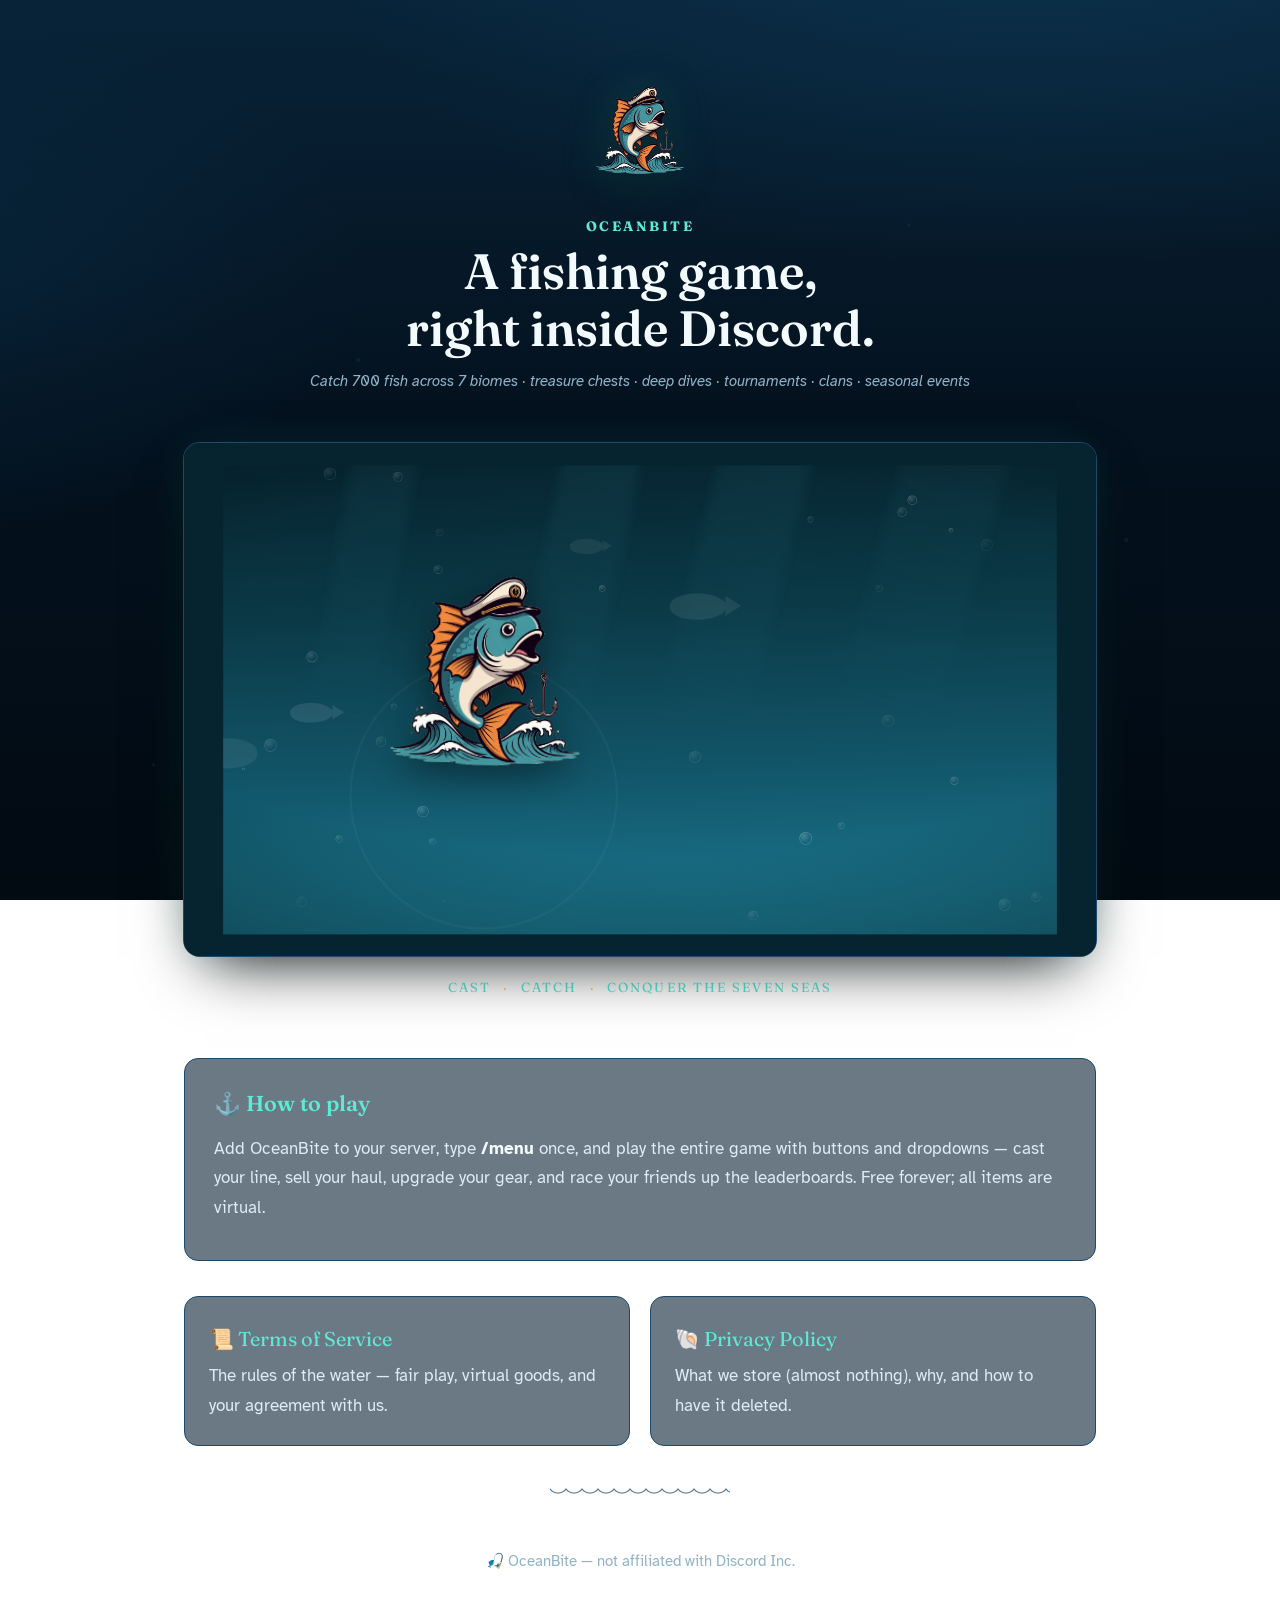
==== commit c27ae713: "docs(site): update landing page index.html Co-Authored-By: Claude Opus 4.8 <noreply@anthropic.com>" ====
--- a/index.html
+++ b/index.html
@@ -172,15 +172,15 @@
   </script>
 
   <script type="__bundler/manifest">
-{"83149309-8843-4bd5-ab1a-4bfea9fa16a0":{"mime":"text/html","compressed":true,"data":"H4sIAAAAAAAACqS86bLbSJYm+D+fAqWaLklFSQBBgAClUJZh3whi4QpmZ5dh3xdiB7LCbB5innCeZAzk5b28S3VX90RYWIBw9+PHz/nO6pD++CdaoXaGygBBnSZ//csf9/+5pvPXvwDAH6lbm4AdmGXl1r8/NbX3Hf90HajDOnH/qtiumZFh7QL/7//9/wC66ybAly503K9/gLcJ09SqHm5PAPCvwD+A1Cz9MPsJQL+AwnScMPOvz1bef6/C8frTykvHLb9bef8L+PO60MqdAfgHYJl27Jd5kzk/gX+GljCygH4BTlgViTn8BLzE7X8BZhL62fewdtPqJ2C7We2Wv4CoqerQG77beVa7Wf0ykIbZ98AN/aD+CcwhqA1+AV6e1d89Mw2T4Sfw3SyKxP1eDVXtpt8AMgmzWDbt7fU3m2f1N6Ays+p75Zahd+f2n//9360mcxK3/PckN6cjAv8AirwK6zDPfgJe2LvOdOK6ztOfAAwV/S+gvPFw+zGx8BOYL4oenP9A/neZsPMkL38C/7xcLn+9FpnneQ9Sx4semCPTfk8CL00nbKrrwJNCAtPJu58ABMyLHkCKHih9y/wCfbv++2MOf/0FjN/DzHH7q/gg6AMR1EGTWpkZJh8JIcwqt74CoAudOrhS+W+/gAeV/Lf/nxr+EDPPTK9Wq9X/lOeqnZT3P2EutyLXrr974bRnntVmmH1AsEhM2w3yxHFL4B/PGrpufsVbFY7uzydtTIv/AJ/N5o8sr+wyLOqbDT3Z04cYexZUlmfuL+DPByoA8IcTtsD19+9Pz3q4qeEJinO46H8lrlffnq4o/E9A+AEGHyB4O9/1eA/iv2IHRtFv9/+gH6uvv+5wXE5onLZ9Dcbl9c0zFP8TJEL41193nd5w+Ol2aADYBWEFFKbvAqV7acLSrQDRbM3tVaRAnd+F9uMmJNAJ26vUwRex/wHeHOIfkxu6Dk6iDJ3fnz5AzM0/TrBpQ7cj8/73J2gyIBiCAByCPgF9mmTV709BXRc/QbDruh/d4kde+iAMQRBYtf4T63+Url3fkPf707T80xPyfn+60vHCJPn96QnSn/76BzjNf1rqA3VpZpWXl+nvT9fHxKzdL0sIAhY49PVZOH+4SRIWlQvYE5ufAHu4/q/sf3+ar6aH4br182aws1qY+LTZ08JnQoVZB4Dz+5P8fY5N511/X0AQ8H11f1pBwPmZjOtiDmxNZKZl72kgEPB9DkPAZQkB3zEImC8g4DsKAZfvCwiY3s3nEID9FyjaYWknt9Ot0NvxvsPwJ6D8/QlePi/2ENd0ltPi2/yPls+hxev188Xz+jkE4wv47fo/QP/poXb7Guh/f1pOaht+f1ouJ4m+hJnfn9jSdfLYfPTjn14cw10H0+/uCQLYRGsi/N3M7CAvf39KQ8dJ3BfV1lVhZs9HvP7z6Rax/wCvY399PeUuwime32c8HWTa52YUVetP9nA3kvd28OSMPv11nxWmHYeZ/+PHj6cFV8N4cGV/cXK7Sd2s/mE6DtO6Wb0Oq9rN3PLLZ1qRqZsrX+em4zqfvwFmNWQ24DWZPbmuL1+Bf/wFmFxuVQN3F/gbeCbpuzWTuNMjOQjOl8/vWPz89ddfgGdyQOXW29qsm+pLWvlfgX8AoQd8eZr69b7Bj0kST3wBv4G08id3/RcAAEGAKcu8BKowi4HCLauwqivAtMu8qoDSvfr/Y1gH0wTbBcL6cwXkGdCFmZN334Asr4E6cAFakSdHdHv9gVjcaZPP316k4N7EAACtWQLFowCuOdN//MfLi/vDk1h+PS9z/mtyc8vy89eJYvHDLAo3c6ggTJwvzyvt0jVr92nxl89O2H7++vW2i/MjnDZ5Q+w+dg1KP+yq2k2G8hv4/F8KT7eM6SFSwU+Rqgm/p3mWV4Vpu9+enx4j0T/D5hyeo/c45Xm4iUPPkWgO3ROj16EIf37zcwpCVZ6EDvDPqA1bsPscfVbXjKILwtr9ft33Z1G637vSLH6lZn/PNZEp08xbt/SSvPtpNnX+LIzXCPvy+sW/vZkwA7Z1OeHSK/OUCsySyh33yxz6CvwEPn/+CsyenMHnv93k/nfgMzADvrg/Ureqppj4H/8BuD/qoXBf5n5xf3hh4mZm6gL/BnwGvkxLXt79qJLQdr9A34Al9BWYAZ9/3saTMHOzfHrx9fNt9+lEf34D6rJxv/6ajKQuhyew3qw2NbPQc6uaSR4BeGnccti6iWvXefnl881h/G3i8cHPgPe1n/7++QljN5q1mxbJFYb/+zTva19oTj7gnx7Y/I//AP7pZYe76QEPzuPz1Q38BNKwqiaPdKMNOGZt3oneWM0T98fVmr/clVP+HZCfVlVP2YnpV9fS6oWFn5+/Af/0wNI34PMLQ7fBBwbvG5Zu3ZTZ7dfVX71VAfAbELfK5kcxlXpfXsg/ou2JWuK+SPn1speN3yx72LBpQqcCfgPKNW3+EbtD9bzd0wYPwnwOIlfcXtf+SNzMr4MJaIBZVW5d/fjx4/PrTawkt/ZlMu3zjz9vRM3ODGtALfM0rNwfZpJ8uVFLzeLLLbBcX3wFfv/1Was3Ym424fb3s6j+Ns37+12yL5h+2D7MzHLY1iXwGzDr3PpyJfFjwsCzRp7nDrU78Zm5HbAPsxonytIcvjyTeDruwzovL4EvkxJC4PdUOIXAH8Db6b+AcDb7eiP+t/DvwO+HGfaTmyDqL+FdbHe9emFmJuQTS9fVL/tOtnA7iJ2nRelWlet8fTj7bcZkU7kH0O59Uphn27p0zRT4p9+/gc9N5rhemLnO59dr7/Jw7sL4gMKXz/4YFp8fZPGyrivD2p0E7lQ/pmfTStwplh2v7798uKZ0Tee+Znq+r9Gv79+uue1wJe5+ucrm4wl2klfuxxvaQZPF0wH/9vfXw1ebymszWbvZVauvCQdh4gJfro70jdDulP8BOHnmfgNaM2lc4M8JeFfA3454Pd1blm76mpZ9BazSNeO3wzdufxRNFXy50n1H4Jnl2e/bznf4vZr356tfryD2BvV3el/fSyf3vMqt38vmag0P0gVy74nxKYd72exH5dZfrgPfnmh9/XUnOvt9W/JsPI8c/wm4SeV+gNXJgXdmmX35/BHYp4TObM0wmUD17eapnp3Y1Xml5nCdVbqZ45avUf3CwJ8vBnr3ajcHBPwG9vr6Kem6edO9vv4ySZRMcuvL317O/vdvwD+AyTB/3pzZjzRMXeDPr89b/gnYZm0HwBe3LL++cWcPcYo1w8R1rjWza+eO+8Gppgg0Efn1f8r1/5rXWxD7+trju32tu9X/SdB3+/rfS7fKm9J2q7fZxI3sbQz4/bLLvz2GvfvbV0EP+Pls5Hdnc6Mjm8VDWHqA7y3O5N6rTV+0MRnrsyxvorlK9Osj5aeBm6A/mv0qBXgItPoVhLdq7S6CB96u6s29WwT++hj+748/qiIJ61sM/RHlYfblteLv6gLBa8paAGFWu34Z1gMwA65VUl6Gfphd051p6YSTCpjyWsCcSlT3Jwg+6xYIs8Atw/pO0gSyJkmAG4lvQJW/IunlV/2ZAKXoW8BzJ6jXgVkDW12Yqq4MKN0JidWPO71d4L6kRrcQbZYukDdl9eu6qijzeloBmL4ZThKi6A1w9QLXBONe0IVPJD8S2FNR+AX879XsWRi/P/3tf3z6+79+Av3w25RDv5r1cKa3814Zwx0QTz2u38Dne9n9VFf++wvip9Hn1P8K6upaUYTe8OUBWF+f9Pv5D3Ay9ydj+uvnJ11//uO///c3Ay+1x683a37dpSxkk9QB05si9+3SYVLdrQ6+3UtUtTlUgBeWVf0LKEp3KjundHCac6N3J9blTeIAU7C6Dl5Ns5xQlgNT2y+ugDR33B9Tha3exsykm4i7aTjpEXi+9biS+1INWR24tysJIM/cyQCvu15FAvA7eQ3kaVjXrgOE9VfAauqrS7fNshyecVnXZWg1E37qoMwbP7iCMzVvEHQB7wrbws2uhzL9H8CtvPoKlGYduOWE0+xO7Y6Fr0DsukUFNBVgJ65ZTpb5f30vzLp2ywyoGquqw7q5djXC7A0afjzgZDqwUlwzjmdUXln7Al6F8bf/8de//+tfwfChGLov+fomSZ5y0fvYj2slDMyeX/wN+vubxOBDB3KvK8OprHyD4dnbeXem/nx2K1etXoX6TN3MHKDqzOL6tszzGnBv3YkfwI1udb2AKCcdtqF5p/QMEfCxcTM5gDBzy3pq7wBV4dpXX1W632/RDHBNOwC6sA7udF41RJ6QPQBu79pNPeUEU4Z2Q9fUXrr626q0n3BdAXV+JzTlFm7ZusC1+zAt+aK7pl0DluvlpQtcf9CKfP9Nmpab3H9MUQm0pjdfH5Xv5PY9074f98vXW0Rjyzy99RWeS7prmdnX4HRBeI8P/1lj6ceD1Kbu0NvxVxHWcc2pM3TN/65djJd+0pMc3kejPLkGo2npWxxWjwnAm4bUjd5LovVA0Zzo5Ynz48VgvwLXnJG4v/hi/pjaH98A88frZLh607KZyDy8uU8DwQdNPOu4uyJrUvvPp8A0YTbMpm7Kj5cm/g2tO9OvXqg5uVsBJ15/DkFX71Ta366uaAqhP6egCL6NoU9BMXwgVU29nToZAKfMi8J1fgDCxMEEtNSM3QoIJxEViTmtu/IGPB7j2wulLggnz/aebyAwp3yrAprMzjPn2t4zk+Tp2uXmXL5U11YU8HsqFF+E9Xlqu7wbiqr+81fgX/5lUlNpv81aa6B8roGucv1ym/aSl75V21O9dH375dW80k3z1n0BwueqtD+/yUfvu0653XUn4N+utvXUcPjy3K+d8mug+vFk8r+vj9f0GvgNlL+AP6fEcVLbnfyEpkd7eik6J4kVX5/4Lu7e8EkPNw9Q1WbmmMkUvaYe4/dnvVTXFPv3AyDzDHjbcv/2HFqvSvXC0nXuTqVzr461mMqBwH0xOWBXhr7vllP21Ez6ndi8uq/sKfRMbD+lITcm/+VfgKemwePrHx9h6Kr9uygfGgj/q4Vfvr6I56Na5237Dmjufaef1+rGLct7x/TBeT1URuSty3dbBlxfPlZCf/7lz1uG9gd4v/94uQsB/tPW5l//8o9PDoxY+Gq++g5h0PI7gprm9xVkot9XK8+Zw6a5Qhz7089/fJrKpE8/P4Wp6btgkfmfvn16adN8+umZSeV++zS1oKZZB1LRO0ji/JwgCGKz3QfM3icIop9+bjWKMAiCICvskpYEQWgEkzDaQUcId3BIg3Z6tWRHvIsb67zVkQpT1TEABY7fInx4qEcnc9cN9vTvXtpCmpQ2pzzbgNAA9zrWxeT52LY7RSwS+Vxi6PmQKakLuidtcQ4EQmMIkdIIXyC2jE8KW4IhCapFFYITIo/aX0zK4BUdIkLGf5y3IxbQiqDlnTfOe459ouGfUUVTjPZKR4koUtYJR+F4ccmsH+lrMSGAa4g50zpBCzrOdreh1/zwXdOlgu9FzkXSA3QQfEh7Oy/CmW7HaGq3m3MH+TrGkKoYkiPbPfG0RTca0TPJAsWZsnt9XhWZEZG0ZXiC6RkCoRKJ8UlCI2KRoIiXvWYsxPQMja/jwSnPPCN023fzwCCmjJCecS4yXAJCIyL44Mu99UyHIU7iQHB5XoEakXiv6POVMFABpREBxJAEDdks2fr5hzJRugDSNLVXYCPZGS/ypK5TJ74oQ/B3jMZ0ermRiqs+oYCQ8uPLXIFpdhAh66IDBrTwuM8uyyn5TkdnCLmntG0V2G/2IDSihtWO23qxHgqDge6VQPtozsknQwFr6+p8NJ3IoN/ILiStmCRoRlu4gj+Qd4yI4UBK+uJZPgJHcILvHeVQf3teTbVDYa2ciduZyctGSt7LhM7LaZzfncRVe0bDU/+Kz4kXXlsTqeA31SFKmPg2JBk24SbnZ13JlEoZITmjmY2iG2/5CARa1olEYaYzS4Z4UIL9RzLZTePtTEGHIHhne9qFsq4Y2ENuwfT0JCNpvyHcV7T02TYm5J5ZoYMYP+JDU7VIWF9lGFztb0dxHXSB3tu5EiqkZOK+GypzTlfe8RlLftALGrFiaR7r5WMX4by/3ur+a37VwfbJZp3pim6/YJ2esD7e9gxkWRMngRjHJjEecX+34b0mOS0GGaGMgRGlUx/gXjO1UPBdH4oggVoeO0Ykkdf6I0ISHAyfbCQw3YebOwYcDqKY8n7+QNZuvPgnJTHf8oIIuBavz45vEEYoYV1C6dxHvGxvvMT0UhqDLf8eS0RIngZh4uV0YULnple6ZApaCAzimZf9jZf81CT2a14kMEEoiOlEx0euvPQZpUsf8SJNvHgh2w/k4b0ORYJSu4HYMVqL96w5+QAlNElKvzzSMoh8N5l6oLHrFfTg+2S6FbZkPc1bUjnTMySUbO3E1t77Jn+PEsgal3XKFbZ74Z0PneblorxlCFXf6jM5oPYM6Gtks9+/5jlR7Jv9oAYZvNgxvsaFgd/fbG1jBwJhhsuxK8OD9g63Vc/nvscJvhuS9BxO18QH/jrsSFknwaQY7fkqFrZ0/84WvU6+ziFg7azdcc8v1z7b7e56LmOdoBn95Cb59tK/3kMJZDI0DzwTEDS0lb0G6t9hbsK/MuFARewaR+EE16LHOHk7227G+tc5x5GWhOtYQ58oJly9+HSu0feErG+c5SmQ6sf1EBsLW7KncsG+yl/rZ/iOrT7CypmoF6SmDmfXrlb/CZ7EyU+CvgZddSfwor6nl4z24F/WuTlh7uTC4tZ6kCud04SRkJPc+LgmaGarep422G9yA0rg3K1CtWMSyz2LJ5Jqv8sfKIFxp/ikE6slTK8PY3wmkIB57ZM3dnTDCTSGB/9ZlqYmDG1wwwrZyxqx4mgeQ+WT9sa3GTAxqm7L9ASNO/Z5668+8Nc0f/XXR9l1jq51kd/rDyL3YijweRivNkZwixugKDNnrnuOT5A25TG7vB9mu3vucsNbviXOacmIvn3158RSgnL7A3/uB9M4SMnq0TcOH9ifE998Cbp4sn8wjCn5grzYsI4qU65EgzgXK/H6gXZBclt34ntHIpQREikNeYX+Rl7T+IrwKRChyCXJ2ufz+9xSu5DWzR4g7wL1EsV0AVG/wasiX+WFOzhFvMS8JeFz5/xmY74dMBoxcuiWycEPcOrjgZo7NCz5bgBFkEa9zl9vvGRnd8pzlRncxVWFcpoi6G/l5pO+MNsaD/nKihBD/+6nd9EkUznj91m+fbs2XXdMsXaU7YRTysElUtp+mJsQ19zkKK7UM1KIyPu8XCOmvEMgdJTSruuWcsed0/4l3gz7ZMrH44JKVk9zHmTBaVmuE8Wg+eRF3KmBIW7997pzGOSa3owLRd984L81IognjJ3JKA77ay4z5bjrt2fuGVI+Fdg2ffSHOxKlGL+97sMKE4aWS0PRq3e+bstonB3ja3yjc658TIV3cr3GahIPBMIKeZxp/O5CtohLRJTwOibZyUYjRgaljAuoxS/5tlIxBWHf9pLsZPIR0IiY1L57F0uWPZ+DAbf23Wg2zoNU+iCWiEFFyjq1o80DNN98HEtidDZhTRzn+vK5XrJWnKYgx7sOd3E/5cKZF/nbNHi9RxMYZGgZ2dXX6IpbVb3+gX5kcYoTlLEbZOwY2R/Fkm1KTuUOq1CXViuu42o0koquPOQfTpoTRshgK5fSkFcxXKm0mAlZTcb9SW7nsc9Sc//eH4l+Ra4viX/2q7Ok7d7nLlP9tVxPsR6EhJDdT7FloElOz9/kDLspZg36TAso++U9V2kxFbKT/UhX37ndi8NiZD+qZ6GdT69M0fdCupO26Ec2ONz8b1wMqxGDP8gveX05xT2lhaLYp9g7PvBe0Sjh+BQvJn8SuviyT4p3mBVAcaAzDw2nWgaMmL75qPZWzzcas1mHwXiX8OG7uNdokz8hHWRLSuGTTx0ZlM6fZUPZ+iSzGF3CI/smv4rwVJAdCmFwjSHUXlzS4nr/Qa4m3XIF5bzEdYp5r7t1ztxivNBvz+S1dj35wjbVX3xSFh8Imtmpbo0Mx+HhHCmxJZwpvvBd0U35a7CDFS39KL+VuwQifVWX8WxdCsf3voK04wmH1IhA1CEWHBKhmPx1TQRNe7hBsZuPqfRcf64J5kyEN/yHu2vsZJLOLqr3WFb9jFLHnYFcyJnker7QtR/Y1ZK52tUiN/Zpnhkw0VPya390Rvkpvo6LNpVT+U3N4JOCR2VXB7xRc5Qx3tUULdoQkeqp13zExkECST7y0RA35ZPrUs5nReXvc/xdfIxgfbK7rI32ZxudclDIIoTBfdCRh0w1dwgSzKphH3O7a+8nIfpAoDKDu8ZPnNRi8i1OpzjO7IVQ4JF9t5KsQHhfC0e3WjhrM/vsnKlcsbexGL/K9TwkvfIRTHw8xnAVaYhIUq5x3FBufOhdTH3EB7UXQCKmoe0pFfeM9C6XnEodYuKVM4iESrbDVG8mgsG86QMJ1bUPpBvk0DzE3hZRiOjJRpZUd6uTQjuw3/WrAkjv1o4Vo5N+HAHdi29iNXGr9x2Clrd7Y6hWzmhQTI6/weSOOF1rXaEVUE15ruOYfBerywffREz1O5rlB0bwX++BxWcCreXNhLelYKgH04g/ihXsLVZIFueVh9n7/GjKga71shwTeyu/0Wd6kailxYvP4pVrrs45Sy6Q1q90I0LCwA6Mtr7Z8XFEj+lZ+yieDCR/4fyzP2CSfvrIVyA3O++jeTfVfEvW58TDQ55TybnF+QTBEKSoM+yeUYJrTu1IWCY4zGMu3ZCc5t5yFZkyQmrKVQ7mQw7xbNO7FY+svZbx1R5ejPEleN8/nHy/EBIcEtsdyhKCQ3+gUzq3Jn+aTTXTc/7Aa7wWCfyTXhZnk+CEoJnBQWK8z4nATKBt3MKvNndCdnHzIS9r7+o/dpCkuEFFUpr77kz2zU+hiyplCuYpHlS7WA2fscXd6qYNv0Tl3Zs6wEMGoiYNCkSbyS7BcR+Y73skE4ypqx8Kt8QShrDwVQ35nKPffMyM1WIxvMadgTAS56XXRC3EkODypAJPRWo/[base64]/pYk90qfspZPdoile3lwT94Uz+6V1aZuIXZVxhxqKlugLSG8ASK4JBgRqxj+b0PF7jm2hNVdNSuX/uY+4GYW54o9MOwm/JEZGOLA7l/ONPajyafCbK8ySTWK72o8pT3TnQQ/Zaz8JXc+B/1Tc1eMnjCDE0ctfPAeB/34rVPT/YDcnxsxxvtQmDMmULfzol6RiNAnneZpHzMzX2EZATteiYkuPIS8p3cdB/FV411vVoPhbJFGPH0tmc66YJYTPU4vvOo5MIsuY57r8OGUq9z9q64PVV3eSJolwgk85y7qJN94MYsSBDujQ7pkZJDuRmRqZ/mgH0m0R/Ufd1mxU312gIxl1UHxfi7+Hn1t8o0h4ft1Hm6NwKTmJLL/GXOaaZNfsXrqRlNQY+9NmhNCMNxmPzqtYer7OZ8+k4m196IQanOlBPOobPuv5ebQ28oISSXnKEeJCMi1/mKOKf+K/8j4FMO3Ucz6dQZL7nriuwoObnmf0ty8kubRaTYefW+7t8RCbXu4gXGamrHBGj3rma/7sPe8hI2gFHR1z7UITgSpKzTIE4oGnLn5UJmjEien+z6lrpsFsnWzvF3vEgGQ7jZeL7dt8mh2H2YR+HKjRclaFCo/rgWBkf/ysuMUjTiObbNiJF9yaXpGy/Z0S7kN7x0jZYIHrT22yv2/VZkheCD3IXpJHyqg3oT1pZHbPHhvZ3iM1Pt7iAUK1DMtc5riUjAHuKlE075jYJBG27fvKKvaLHAQ+JUx1A3uVCsFH/crxBt0SEgGrebfrv84D5mipvjrd8sL4jzzo+gDSEMp8e66UJi1xhkwW6B99xDnz4WQnp1vxuKJ35ZkBGKw0f3SyVThINtNGS6FvHiZH+Abaq+Yps11f1g7WAtENQ3ufCSQ66xrh7sC94zdz8ualMv+G6Hh1uP5oCTQq2/yUUY8iRSRL+Dp3tTKt1wfHF663em/Iu65V+QrVYWq+juB3UXf8NKm9qXO1bAxKDt9Uut5x+ud8nBYcOL5Nu+6HQvKXXbVL3lum5ldO9wfcWkNo2r+X5/WXzk95XrfRnjZMtS3mrX/g6lKcirXqyX3+7WfUo5vfJrJsponHCYeMUGYrpTa3Oqjz66W7Ji0Q+DULAqkSvCD2pzYUeMN9s4M3R8ICLY9pnee5O3g9s9IfccGMZG/VjXS4SR7J7i9JTD07jndEnCvb8bl4mWmQVhfRT8pvbpeEGxH8y57UOvxBNuNRahxe97GjyoTXNUnBBF9znHlHo692jedR0nWhX6bo3tLMtqTqdTmnQniyTPZl/hMzgW532fZdWc2KSVN8dGOMI2NurPRk2ueRgdu7Ik263X7xFs1Hu4jOJTta+qyhQdewlvMMuysGOsKmDHuDMUTVYVhmWlpraLAR43izZI1vqEf1XbTz0gt7rskiyW7rJmqU2HHk4n2JkvFqjDGXsIg5B+hBNpVq/mSHs6dDjBYgiel+vK2kXjTFqtVjNmjiuzbhvpeU9AaNCbIqiFrZVuCt2CExZ2UQsuEhOK0jZdaRkCKqqKe8W6nKnBrMeo+ux40UFR1e6EYSWi1nURS/AAr9qLt8YW0JBZo7BrDQifLSEag1dMc9phvLi1nXutiPG3nkUT7zPi2Ycz+LZRFIWc9efzHPVXK3Q8YS1lt7OeWLoW5C6R8WQi+Hoc8Y0eRTO1RGxFPzAqAlEBSu40RtS3K15dmyNUkiQRQgHanQTJplFiUS52/ML3RCRDuJ7y92CwlDwdRevTuqKwhcrXhemfj93ulC1mZ6fvsNMeMUWcrjbZkoNhDGWFEvZlRanXrmOD9KoAYwGWp36SBmpZjkUrNnX5VqTozUu/2BZUFUMozHVtr0SdUtnUmDWOWJMvTryFnWgB9L3Az+SmW29UFXH6HD/TR0ShJJOOkzk9bMMA0V1dZs7Y3NjLfqRRjttSmg/[base64]/jZmo3RHDIMvtth6l4TBkd4RizZlrbOM6EG5O6+Jep84We6kix7EQkk4S6y3ri6QP0Jmq/kshurF1oJBHuZgMFzQqtJXmIUZIYvOQTvLyu3RRHgnJNqbLyE9cUbOdu1ifrpo/GOM9mVay7cOux3gPk/mWWmdWsXNDAbk4xyahVBisnLnu61xSIuKy/[base64]/AM2s3edBiFOXOX6UGm3s9xpJp/FILeOR7HJJvAghzZpsTVyKTW9x0gEl90HBcr51lMEyLRwjUc7OepMftJkakKmwLpzQ7dGssOUlOTrwarxoBpeX+2Ou95EHXc5hva3X7jy34IR2T8dVODZEKe/E+oSsJEW1dWKUjKqu8mGFGJal7AgsLm53nFOfGhFmlbpgTyusZs+hdu+prCKZnvxTzKLBYr+r4xBf9IvNRhWWcxY23CM1arJBn0lRK8SUIlPbtchNx/ob47j0TZty5Q46ijlP2huZpGVhQ6CmudzJAhum5Hob5mu7T9ZC1ZL7PifFVOIjud0ZBLvD/DJtWVWjmypeRwbd0RFyrBGjVA1Y3uesYGCu6JfWqTNPGs75GatUuMHyIssSBaswaiQH2/k2h3Qu0vZcQof1yXG9rrUsK643NZpvu/b+fR7o5/SMAT3h1qef7ol0QgsYykNG4nDwnDPpuAaRYuCIYYi6WCygkzgMSusZRUVrIL4YpJFiwgqaxd02dZaLEq4loafOQUXoJtdcVCRagTGT5ub+HLIheSHMA0ozwm5L+JzoKWfVHwXeWva6eVwhngAldh2SaXBZS/uUh3OhvyyEwoRyJDf0VRFS2/rs7fVZp4VRkWnpRkdaY9zjGeIIuH8++VnhbNdmpO+URtDFcG2Ys2V5YGRblAcZ5fxOzVpDg7ZUsj8LZ5ppaEep6hqmU841oWS+grPjScCfesogh1BY49kYjFT0Q53lsHtqPkfHy3wRLvD2nJ08gzrOQFA35HLPixJO7lTmomemo4/sZXFpVn1aWLzP2ZBu+Wq503Ko5xLmIJ2OJlnpoHnMC30lKVoO5XO9JuVAyhgsOMEbbC8x5q65bHebjaYdZ+c5e1ptuPLQMeO40w5oUZRiOODQpjfskmMrediGsFSIukfmeasEYHxKiXYcR5s/F6uVIJnn2sdNzheMCDKog21pY4tk+TqG6aLkSOrM5Vm0Icfe6xbEDHbtmhNrLO0VRNxn1J6CoHO/5YWjkms4H+MOtMgxereK6jDpF4s6HeEVtop16przxYQDJTlq+i/fJ0X4zhcWi8WwAO3VcFm1dV3nxxIDl1w9esfUrzYUnaFnskt2S0lIw6Q7amTE1ZIf4gRBEsR2r5OHzblrR1486zo0L2dsoZNq7Pv6AURqwy+RkDN9MlppuDjPz9D8os13u0NwYdnUjy9UxaT85aImAYJ4aYfVRWnITl3jFknO4PUeQlZ04dhehDatklwW/[base64]/[base64]/[base64]/9tE5TiiW20hw2NYXZb4QCunI7GuqYDq22aADy1coUrOkmuD6EO8R5ZRTfj9y1UDV7MmENvnge95+T0WJvFlABEanadhGFSOr3XqxWAhsWWLVdtn1LgVC6DluEmp3VNjtPoB701cdh/eL8JyIBHdJpDpnpaZTFFs9Ho1IS7TDMAazo+t2oGVZa08RQBs0sGwewP29B+Dn/CzYXS6Pd+kikduuW+4cT1Q3J6yF4rjWLHPmI8rJb5yZzbItMrRQO+KiJpMuRVQHiCgvVCnoRSAGqXZs4NyohdRYdA138apwKQ+XYH+8sHPf359SH8QwTF5gZbbYlWOH5w2ykvKysg8wDK/dQD8zp6McMYlv+n2x0Yo9pebiIU1NP2RE53SwLlzWBA4Gzpabw4IgC2yFKJ60ZExRj7y5cG7bvuHXyBmM9jOOth0+WwzkiCGG7zKRnvJyw1nw+ZSABFLOI4/MN4Jo87nF6SHLlc6Fu5hWE0JsWULMztaPrtsYYsavt9tDkCPaQY/qvG+zvS0Ul/BEIfwCW2RhER/CfieBlirIAX3YXk70iY/JPodcH5vDi25zOmVr2pT99OnumiXaXpxpzXwf7l/62USlN8ogmbN5CM4xLsus4aL7qEdoJtUetCSQzvpejnYHwQwKLRVy+kg2R+0yAzl0VoBEU89Ys4QlOTpnFwEPdHUmOw2US+yJmGrrra8onO8t+JOKnaK40px+QSS8gRwOB2ir4T3Lbs476zhninrOxf2C4kQWz/MSVU+r3WmFrDPUobdQjqgq6O+jERtEabnEs9y2Pb+HuXJtWTyOh82ILY89Qkhro8ZQNiXPjCq3FeEfT6neg3zTF0efYCs13A7DRjyf7U3YlCWdC81sGFgcAcH52gZxKpop63W8DU5avUVtQ8DNcq/1gS/ztL9a1UHpjGMHqTACOpZVyefLBd+sLnQdl+Il3VIJK6TbrZhRZ2bngGPQc26fjka5FJADLvcLDMMEpyyxC8v6yjDd++K0TKnefE8zugp2S22mVbdvfSKKnM9RrDxxUbdXKz5qq2j6yzz6CsW2aouiNCft5A1/[base64]/CltudMqVgemvbZ401XyILKJjPKI5HLnlZZqpT7Z2n7+60JaWESnbqDkQC6748KUwndsO562WehxeH48KMijJqW03AzgFDotRa520dp1lZ7Pm1PIuQ3ZlcQhu5J0Q4LGubWx2GLCYhc79f9pykGQRSXqRjnfJ6r1uCetHxYbY4IaC/i3BJMpcIoy6987k7bQzIjUoL2hxrTkbVtbADOw2vbM9DyxV7UTZkOhN6/[base64]/sukxd6KjcDE1pxVWWhDODeMEroX5OI6Ic5jPV5RnLE0OlFVVhXym0KwjnLrESi8Plg6vbXDZFNh+vlV7W12oQr9y6kodBqznh3GOzY4dhCwxxF1iGH4SEGfmO/NFiwmz+easmXtTMKa/JQ0U/RKkOajyAzzyLkshNQyFXKTpaaOs1yoSJ0GEOscO2ZWlYYdpCvPW2vKoqK6rcAnBi36wLEvr58m8ZMiz55C8rCobYk7u0WIMmOMipi7N/lisTc5TyES/UEmjn1S1lSm6jlqDGlYovzbsVqlxV492kFDQRxk5ZxApoqulqiwRHLLkjapAoSzCEnfesZv5MdtsjRAJ/YE6i0ZLMIlnXNA5S23nshVFZSjR43LGb1qNvn3vREwN1i3BuPdvLRj6JKzpwzxqjd3Oc0luhq+iHKdalXDJXUIV5bZeKkjZXfTozHb6YUFa5zOlLDmBTFr2tIYz9XL2y/psVnJxkWZUZUMgO+W44RFeLPqcPqP+MTGt/rIxLhRXHyBeJc6YEYaHte3g9grmUyyzaMoO66E44asTT5PBKcLKk+erOW0fuYDwLGQ2w45Fvb+ckbLjxo7e7UZ7DqbgWbR4Fg3aKBbURYdlWSZgllVW5G7EUEZEQSyOcRzUI1fZBbMFnZ12XjQLmrZrjqcTEq7XI3Ji5z1Oh0sMD0XbcxfJSI62T9mu11Ft23ZylrXp/tDP5/u94VYheeSVDbtj1sh8L+zNFJKV8/EcxpV+wl3LXNSNkqYpxh/TtI5wHIa7jaqqhKquOt/vbWm9FnYYVuIWDHcYybJ24DGVJ17Mk0LvFryfn/[base64]/CqulyaHHK95ZV+hS7oGy/[base64]/[base64]/SS7YFYAXOLk2Xxg1TVwVgmqWZmca6bcF4LMFufjtU2XETMwYLgkKkPJlJDIGsb+7RL95hYmHu3t1SR7Fq/rvhTnsdW7LELB5TdodqZYmnuqT5frzPGjyLfp+cdb8mHejVfqhrmejAoK7IMYeuZ01+UzajkhtbFiwXfRYekKA6Hfg6f9/ZuZCLkqKqtZxGN6zqT/[base64]/GXgRf5rRziXPS5KF83BBdzma4e1xpJbefExLBwKqEYvqwQRWUFuxWIg/9eFIhvMtNFhsZNeR6pNwICLajWwcNst41PJ5FcScIZvA66JdLBnVcOzKPR74L6vV+kR+KQp/DAV0tNqUTBMl83vUbMtpL2X6/ATWfgjlLYKb8Ycdo89PGHPyR93ccyqVjKaDbs+SfKGxcMFTGJY7r+AfXVbjDfHv9s6GUejYJrGTGBLl/Kzv92Y5DB/[base64]/mYi0fiVggIOLhGwSGzISSFvukNbsOB4lA5XaVP0ulPhdI/dTWCww/yZdxdVrwwrqSu9zUtkvNanbIy98XsBP0dcHueK5EDmpW587myI+ifqKT+dnz06Zqe0Rcrwm9Qy1wu4gHkqfUpIVERzVGEbFNy6oUSVrCCnbyTPo4A/ERqUDMNki5hyBxC80PZYCOQ9VUpdSo6ZGDfZuvRLHoZ6rugas17O8EZJQoWb6Qp4qp+ySl6d2O3GNpA6trYrmfJxsBmu7s2SSUbCJfFT6/HXJVV9PhUjXSmSByLvRqOxjXnT92RKYfFiXr8y5Lm/7KIEv6oA25k6rz3EKJtVuOPp3YZNfWhwuFyQGfWbarV/jM2dEwN+5ojTjkZoLSZI6Cc8d1+4NllfHGKsGaDqLIsJu6xoXZbLakzapH9cMhFbkyjs/kkahX0TzfcN1gCV50aoQOXwXhlDUetIEypu9OVVGiMPTSJeb9ewYlaEgSnc2kBFpk8bEuPdujlY3WQ9QaIraiR0E0WptHqhjy8bRVJDY/XCIGO3SOBSkNIrAb5rBG6CJM6Q5BlwRte5Wz4dYjGgRbkHFFicPLg3wRkKDBeUnZlbgS0RHMz+eOR40VgrRq5YZlHNZKY1FlbCYJU82cAF4Oix6S1QUiIJiFS6Y/[base64]/P+5yG2VaumfOayy6sdtnL/ZJkEeXUQZ5v1W072yAv+iMxVOoT6JrL9CPJ6bHgEWuSQZbL7YCtzlQ9tyhVjU86MhSrLjZ6iY3Qdhnv5c2FthYDMjr5PjH9TXAe+H2uqGht9jgvHM2uNznH81x6r6gLJF9m1WF/hB1f2HI5YwSncDjuqfGI4PvTqToul/[base64]/OeU/[base64]/ps4j12ElW7YDYoPeNem9FX2P3nvP0X+ce6vq/QlIAgTkzowdscKmPensXLPXjNqkMqYqsOYXKPOTDe9QAByIHuEm5dIyrLqvjdIkncZglrWtzjZbogZXwKwxiUZBUFttqU472rLJz65pntgeaFZInEj8khad/p0hZpoSiJSvvnjmLC87aKilZVG3hm0/n/fxTOF1JK7KSQcVZNlO94nZj7eLtj8K4qKTeQcxolTxPsfTMAmiFqVw1D85X4mRixuIN+j5D/NCES3n5NMUAeCaTmKb/Gj4OBxunud96u7etj+TZZmvdmZcNnzgE2g3duat5xdWiGyXagxH0jMj7Bxt62C4Oe/nI0gFYNcyjXKuLcMhUOfUasXlkk3LngSf5N92vdqlOS7H1f5suDkbtZql9DdIPx9mN10DaOrzgJwQ50Wr4zSxDMeosOmRRJx1i/tjxym5UrQEIEKZL4Rb2U3iOsfnu2HK3Pv+IFSc6jFbK1qlmTDc4QP79xVTDf1zWdHghHwNLfWc1s376tbikv762EcY1D6r4w6bV6tcyT4ofXVQxeHN8wYe5t3QwebujhGVtMOc1MbmHSGZM4hf/OZJZlECtv5lWq8M7SRJx921zIgAlHhd++GeK+xpplsjomLwqoojyvsCACud++GmCIri5MkAg4iPASWjPBB1Tqdzvg7qMY7LnHNT1N/7/x+/fe2MKc4S+xWP0/+fv2UhoThg2iavj+/OpoxuLyBNOtVOpxGfBscW8tOR1pb9jQ5JUYIaFxdWGn/HE4GKOwOrxYaDa5JlQvO6aeKNB731bx6Sc3648Q44hrzLJNdJADnPhz62DTu6zgNSWLoUH3L6/W08Z6cwTMGwpKzrsryYktS3jb8YGuJrSCHWQCtW1m8l2RarkaFAR5daCZOU+VaGaZ1iLdvKl/8aG0sVDiB8AKfuAxWxpQnWg11yNv4FuScRlX9Gsp9/JETdlKTC8l5wTLz26BcoHfYlc4bt8Q+7EXI5sxVpFi6RBXneRHTsdtOLVulO68BaeK3Dfsn4t4wzflKdDpVCeA0E8InyyoZyY17tyUaoIGo9by/b/UQxXLP4PTrWsux7naZo5j7/NFQFxzas4vkPMjISxNUry4qHMiYZJ0w+R408pgBib1wFPbDxOUsPkP+6Fv7mcqHBcI4b7d+5+70yM2EznZDK67/y3T3/8XMbfEog+K6TZK203GMyFLvfkEb2NjO0ej6DzIHXR66kZasSp386hbgmb69UD6NAfcerTzOeL6qcCEZQ2CzKlrIugQFbKVYvpC1W8mkBdDdjEHJHMUkqmW2D+49P/d/ddZZr0ZAPATwDZqUIUSDt1RYi0xctzbsv/aL5167Q1/XvNsuhskPeKjannjNPNPjtI8mc84jnIO49pkfSj+3Y+WjzsNC0EvOhw3kVXO1ez0AcqUJTxdtVnNr8hEFnjWh0eMnW+Rvc5HmIY4rj6ij2CidGRD+OIpPT9Ty/9FOlphMwNIoQp84yncGLA390/LlRacRwgJCp3I9mvA0IAeqgGCTdmU/acD7cvDZ+1BZbjD8vYU1wzZf1IyWe2S2jcHEn6+iY2Pu0V4ZwRXN0OHxjcTTdnpEev044texBlGnMlmVZ9oBln0+5Bst/AfQuQ+uKWzsPCfyNZp4BjMdx9daUfq4VDv/mRBXmD82wOTeeLv/mBjzg56goakvMFNkIW958QQPyOd1q216T5oRX00t1TvPU8LVNREDtz1cx0eDSe7izHylk8xK0xVOM3INTgIzth9VwnHYM3Bkrsdu2Ptf8eLF4sEuYYjoI4N3rvO+VgV5jn577rgaGbRMHTgSJ86y2nwdHVWvbqL998MmGuBeY3OZ/TSa2rEDuK/RQJ/GwMlfu9Kd0sWjdVfwK+K6phPp7zpyCCtZJ+Zh9zqEmf8NBsi45jcEm+Qy5/NDPNx2C8SKEAvKMtOx0FkgesZqjJjMfvUVRnuJuy8i+8D4SZQ4cJB+Toq1hkuwMH8AGQtgCwwAYpUrn+wAtHBFS3vOyqg0IlTANZleE77yqlNmiqNgRAMcY2h+NhgrekWBGyhOlPty4ND45SGskfPBUarpLwNVzNEptbtvfAkUflmpBI+l6AXfdMaiGqyk+R6LXhmbF/fGiHNNncewmx72gcbR9IgIsYMA/HN4xwCdcSLtC3No+hBgPjNx6VJyD/d8MS/1PdPTTrLD9Dw8I7HpOxHFyLOBtodEHTotqNrDNmUMG21fAd3FKgDmHmWVVKXZ/8Jbfe1nKfATyqLsN9fPD54BR9I4ncC3Ls6NN5w6DndkGyfU2ApRfjaAbyuLM3NCfBdNUVnXmzDgDbVBHq0jSyoco2uBpy7ag/pPJjTHdrLlkKqqvuCYiiLuZsL0wkrtMe8+ZpJt3ZV4OlVK89gSEeBlNRGRZKISwOsTxAzVycmg/fuBvmwXS0PV0DOOTnvshHD/ZkSawTaBeFS/uqpwlZQDsJ4WNlo1COSiM+xs4VpUkNQv6FIgRi5nw6OIwN9nDcCso1Nl5EEMN4yKXjZ+8P49fT4J+wNtG4wSk6b1I0xvlwDrPG4YCAMY9Pcsmf1aDxDtG/2oW6Qa1YGjErNNgyUGw0/FUo5TXbq1Ml7IQ8Qu6fT4YubM/S4SIQ/Bd3+ffHuJvv7NzzUPjIqu8P7H3rTSgzBGrDMvy+v7Yfu9RVtUUBK+UCVZLsdzvff2PAd03+URYK/4/XlTVsjcuyTIS24j1sCb2Jnfh7XaEDsqZ6Vcag9wga74y/J7yhyz+ocsUY9hB6/tQI66xdyLopCjZ1j3W+v7Z5R1Qp8OS7IMhnAeBCuFwfjyvw4qUeHFzwCk8CNZsAUeGa76h+iruRbSVACjZ/NPO/TCMXPbQQ9NFr4y1Y1eBwbvPL5ziOipL5rr9WX0nmB+jFkXO+BCTYwooMkyLDaL2a45SAOTUbz1RXBZp2ZX2Oqg59pB8Rp8Fez8TvdNxs+3L7cCD/rTTisKTFkus+uqZIH0WzvBPEWZIyutfq5TqXXMylZlH5HOCWH4XErpuK3NhE7IkJHzeVaE6o121AMSL112gct74sPK5e3+GhB6ZYH9+vXeaFtWli/2euhid8V399JR+mqZURVTH7BDjslFqoylhSdd1lNR+Fn6PdddJU5ZVUb6fpfMLpdZt8pHiplSJN1LBn+wD25n7sJyjDP37QGu7/sv/sbtuTQsjKDP8f3Peah7WzlIMYkm4GaY70mFkYodr2ejdc8U7WGuOj2/RksMrKyVt+HneLLX2/Gmtaaxs/xUiXBSVN1knwFAm7/kKsYqrrIuohmImmC3Nn25T2xt/zI6DUUQ3jDLL+FfzccsceBpWOJ5HdcBovgRBwCxVvBZXWgAbOEIWaNBBVnfF3C03qbcBJXz6lUQTH4N/SkOE0onrWv2s1keuXcTOJOrE6RP+cCJXvDgJhC4HbTfoqggqiagskzH0a6P46cLw6Sw/kHwXu/E5GhQ/ReD8utdkeYCw83yx4LLFpx6Hw8w4VUOY9Y12Dhl8bbid0nYv1Gqo+SbUOcWIBQy5OLUewmgGOI/jHcvyUnCTjyH/eMlqP+fgWF2VGc2fQwxnnwp+vOTdlYdU3xz14ozvlZv+mMBf13Wm7R3Q3ZgxKMc9BtZbVpWPipPkLL6ogqV8/Ihv13gq/2Pd89qljKSg/QS/fj3/5S9BCiFhqIKPzn89ip4ccxWR8VmWpUiCk2Q35KRPOByoJ9fOBNTbaprv8r5SviGzOI8bHdLswyEbtsOWdGMYRg//5zcJYfhBheOI9qu6jsFTDM+vHVzmd98vus2Lots/r0tRy8VPesR5T3QFAKpfMNCW5N1EEQfnbQYINAHQ+k5QWQVkCyP90P7nPMpKch41E6mG1IOlQLqzzz1/IUjeX5UoakkIUc9pUx1A45TyqUTNicsah6aAwXqAA0Tk70f+e0+bkGh1X9b/jxcwEhLEIx0/rwLNpwYcY4ejW1ldYgvKxBEz6/gM8VuTkq6dGgpl3CDzhHnZbDCC1l561ObCZ+jHBrUG/H7rvpMcV423OMh3SbWJMOA07cL7UYWWZZdUi/P6QDBBDBq8ZBpP1EZkp/Qf/+v3LrZgzUGE8k0CYx0a6BcB3Q9BEObOeWWxcavput1dVwLgzjAtBJgJ46Dh9SavxftHoUhG4ms8onLXoRll8pnyl2N0on9zsacH6+N/Msazy7hhFI7OVWVrSrNxarHaFYem7nmgVBrNzIj3A+FYgf1yv2e/q7jCXtf3Iy/OP62Y+OQIlY26ba0TGoyZIvGyqq4GdCjgsf52B1PndW8ApnEMSTsTLoNLmOXFQxhBeU1e0EgwymFIhH3oj3VxX2Yr17YUcm3gX0+IZdJV1Ya0m/g0+Vq69C1mnYBwaOkMf44Xrv1+CBNJWu4UoW/KGFdQgqnDlRTGd+NYL0eU4XlTVgvOiwtpmDiAf1A6ssoOQE8z+uEyi+rGfjJDKC3dzO2alJ6aYDHrAzJzRTm3eNMKyOCsuBfA3pcFYY1pDnVKUffDe0/2pJ/H57wBgS47hRSL3LMtOEqk7wjz63xunGv1c/28PJrHsjMMeuS+pEXFzR/M1RoxG257CTQXI2JlflgW48wqQDTDSlZKYMZPrK7rfIpxlCRiM1Dv+wj1+MuYPcd58qQZxdFhV5omVHYScHtQm/1woODWeVUSDUTR/5N+dUbrloFS3fbKX+X/47gYqm1X+Yrs15U7Gj1PstwXxVY3azF12mwkQUr4ECrNuD96F0VXGvkzYu8nGZKC0L+uIyfTfGhelH273g49hWcthNkogOmIbwHS9bw9+Ns/GH9eXD4K8sOr9llDYC49j4NVz6v0JVLfsm5gVneb8kbnw6GBNro+A0c2jI/mEN9wJ66j1fLvY0nvBEygKd/TXhzz/gpPSIAOAWFoN14joPvri0Mbs1ygJAkLX2KIszDgctFXp70qlowM++TahwLivBmKk+b85XmjGSfRgkjKoqgbMX/3p6GjBbvd/UN8Dl8IXMj3E24KmsDYQcQBDx8V6Jk/QJaQI0YYJaNTlve65uWRBzTVTyk53Ekmaa5TURvGqVUN50k5K3QREaIoin+KouwCjY9glr/zmf9VVBTJnyluHqj8lJRdfskYcpNRTKKmgHzRnxZC2JcFstQ4FkWRJpLuWQrrUcyojuWmk2n25fh7vad75xABADJD/pM1IdhesCa8pecXBzfrG8z/5PgPJL+Vy762jUK36yqrP681ogC9UkAdf7z8E7MJCK6Cs5jc8M3vKqYKkRpQzAeUuuXeNQJ0kZ/Wur4k/zzNcQfZq/XahXsnj5AexUzoR0hFEscvlBe76+bmyPntYDsBzl8r+9BHPxnAcUtuEscc4SNU6eUKkrA/Xkmr2if6lb2PZaRpIbptk0ot1E1EN06ekW8CRXuWZiepBFJrPXnGK9eowDptcHlfXTZSDXs77Ndevk8mQUqfh4/BTYNBf76Y7vHKG23exsCMBJ6PC+V5yeFu1Biac+8u07bqd9M7oYOHhggarxOF/TJ4dJzaUP6KopJ12+TYLmiPaRpdq+Kv3Ujc1XQaPM40ednN52cgvB0VlYjp0cgQu1Pzb9zGnWdOXT5Q5lgqgpwyNN99859viBaajfT645slwWs8V4vVHqdshJnsBkpZh8q7wGdD6Xgnic2yrOQm27Cbi/TR7p6rq8EGmu6KwGl/841bQXz74mAD3O7OWEwFppC38b9slZypxAJGsk55/pPB65UfV4ASxfE0CjYmDCAAUlXWeZi0NMHsoepxRm6+d26+gLeDJ+r1K5bqJonaL8U6SDqZrYpGkuv7i5KAMi/vNAQzYNASPQt/s089s8ln8AOBPhrnfhBQ6qeTrxK3uHyFi7sGv+cTNR0zBJncU0dxL9Z4hxV2U0uE7Xg5eEmZ8VW0MFhjlmzzhjLuhvEdtWYwFmF/bBazkrYwMuGITFFzywNPQmv4LpJE1KXgtLRlP9TwjJ2rdkTmUCaO86orqrKsK3gJCEPJl9ZbFaWJbgusLtiB+IfMbL6qIZHWaA+R5O+I+AIOixYvw/HG+PK2apdErFGqlnq+UbArz+t6tChC74XcQFDJHIQh0bWuqP24eamb5grE108HgEQmYX02p7mFI2B/m3FaY9cKqMbnsVZqtKGqtB3LOZ7fw7v7aHkuagalALcOBcr1Caeu2O0eb65GfPoVbbfTw4YnDSdEXkAr83gW1q4wp2FARDGZ9h2hiueTceoxnvTUQX5OhRvfLre0yAX+qjaJ+n/uC58zzVmHgWPyX45oY8SOgkbymaFRNEUev0OIOH98WT9LgG2/LoVuB/+wqlmnk5OEJdME3+3uNp072kBIeQiWq/3bCN/h+32xjtBdfCbcLjguiUfMIPMdpIUIgMrFkiKbZbiNK0WChCJy2/ERT2ZZUaPTMDpPi/grH6XsvbMpOua5Avhje8S6Iy8Wp51YFI6jQe7hlzy7emil6f3GKLo5OPPLotSK3BLo66u2SusaClmipjgrzPDX033pyrvFGqLVWaM/8LY4AqelNZ2cbM1zInGeqUzH+gjUr14Ny7q5+/sMnUzZHwDWqem6dAN8ZUzZQRbK1uF6sk7K0EMdu0uYB5i2H0VSYfyEnSRHJV1POL1QmvZSiCVneeJJVgvxHqLRnutx901/vzh/4soCgFv587gGTJ7vTclJQzjw0e05RMrLGs6oNEDVk2VdBpWqUYcor0L/+s+hg7TLQbmhpknwLAAW51hqvtaB3yPWUbampSuCqfk7pfMEaK6KIJq3gcEcQ3MppvqTWztDXwM8MbLizfcxEApSh1KY/+HpebXClcwEa8N/9YKC5Tn1oYE6QC4SRe8i79xdpyuHdQzRaup3Dmq3uEXv4bYgbUY+UKIqY/3nB9eSFmIKT9NUoC7PK4O1TfzVC98IzPaWvRaPn2XkvXgdehTWj2ZmmL3FCDLmTXSuhCWc/bIYYIgbIvg1+8e7UTxoF0Wa10/gWJjJ2jLgEqKPkKJgnpPcZu8iMKaHbl4HP+0lIxBL1A2FBcZ1xXIrhNSNWfuGDd1/HuAxJSrWON9ZNIEzTMQ0Y1GzGyaUBslbizgu+6FnzBtFITu2P4yqOvS+7BZJq/PBOzdCeO/zEmEuHJuP4NFZJ9Tju341zQdsowmL30/fVdfBirZ9EdT5s8x37mJ4OEjj6L7fgCxvzhYMzRlXbqeNug+/pkPxr0/1/s0oXmDs5XGbhvR3R2RxnACGXiBPeICYNnE9BuLu3qyt8KHrB7oFHhcsY2bVNhgluabFpmnKIIlpOUcVV5ZRxMdbzJ6/H1nAYzQY6I/Um3AL9RyRpXzM3n/eEWTtQeinspLv/B+7I5ZNkyZTedqcO2yWtJeuZiCU+6mDsY5MuMJqTm9/WyrMtmtolZ03eMtOvjKlMf/VdX3ZtyvK8rzGSndYyvnDmYFYV8qSZZQQiiJJRIyiqLYxG+DiZzYJjfw0DEAiUgKUpuk6u37F+Z9gNgC9pBo0x9zUajHrjXV58Fr4vJliYawQMxlZpewaM7Go9WwksSNpCTKPci9F7iH5u07bP9JqxI8aaFdfkqTEIJqLxAyCJHdxmlCAjXhSLgt/Ptgo32D4SF1CPqdXuya/VOePYCZYZ2cIn3UoxOjW8/Zc10lMUWlH3rxRcY6Xp5yqhtIceE5himbz29Ba6b4PtRscw8aAAmwhAuQMS/XvAc4yrpYNh/TiKQcv1ZZmGNbB1drBmNkBp7Ix6lVVDCRkOuOuNirTe5uw9md/lGb+TzxiMfxM5wLNRqllKnZGMuf+eYOQMTirhtrZhi321bDGa+fvQadtu8cqaw3weX9lpYq+uXiO8edBKOM3ed7efIDOnelR/ldb6k5WdtGJ4A3v/v+YuBstxCoEmxuLorKSBWRMi1zDQV/[base64]/d35QSu8nwRbb+bgtvw+IKGIFL/xuHnu222+kG7HjezvwQ/pKAKVzRlTNWd1fBTS7Z7z52Uf/aK9PurT6CEEjH5H/NpcZr9sPCRXv/ufHS4OHA0r2egHUpflxrob5IwGNc3TKpvQHbtKVpbpq2Y5Df6wS9GXvO2Vw84zLL+E39bUHpfk9/7JKNWWTRYT6FOtBKtB1BAK9VAvG57jGFle9mWddueZ1qysyHm3MUs1HD4bXMU1y6gNM/MdRZfYQRe1z8iKakNJ3iMNZFHyU1nNTwYsFpRUtygdf6tCM9uN7Az5NphP1VrCHTj7N2ZNPfo+76PF3EA+AUYcjFEL7I9/FRfKJcHHPGjlhc16vnhw958nVNgxcIl1aAIGgnJJIMQezTk80I3CL46RlqXg7wk/vYYnaoTZaxyltaLIua70RgMLcljfIkiTqm/98XUi5SUDenzbZsuBolnvQ+VqGNZ/f5AajgpynT1WFUY6YZLlsuL/bEQeVPWZCEW+dUB7kVJClpntxPP6+qtQNtdUbJMNDjBlM0YylXRTLReOuGdH1/[base64]/mxZgKGbSag+TgZVZsJoNnhRs7AoAQYtfTeRB0I2fSWRZvVn3CLWycEd3MyDPtD2eSCCWBdHn3yRAOWJMhtWK41JQTAeudun2Ht93h0qNukDEDdbFtWFLxFKhjc9wsJLZuYq4wvw/5iVMm66TLdMBAIJwYod7crhNFGawiULp+yHQrSBakXX5LsQk1qtobIsuwGvu6aTPGhkGrEiGvZDAMydoJlFFDufzDYgNxxOiR+MvIM07t4mpwxyZvg0gc+KM+PN6cPQsc9NoEkw3XX3p+in9DJoew/Hzrd3lc9isoippLBLFVn6OZzBaKuOUs8i7Pxf7wA2aToL33SLeQ6LjJRcdk2pzebLEWCZka6+z60zHICKq1KHB8mYKq96o8Rr9f6Y88oi85fg5Tu/1jhWtHkTKrdxNt9HyHIcyAR/abn20G6HsNO4WBdneY8ruvxZuyl08I+mJjGmoNN1iAGGRd4Dl9VF+yuaM6udcw7NpHvEZCkL/2NbF6CiDmWjMSG628xh5Um/3LVPhwMlPgVNN0FW9xcK0B7zMpkhxhy8NcwvzKhWEYw8ga1Vjx84EjUwb05FQT3QkBnjkx5T4kusbLDfUhYsaZDyWNJfpx/LvJA2pbFeWjQSqsbtjOJBe5NgpKAUWDnq47T625E3ajSMYNii8/nRhFWKLpOpQJJkvxhQ9le6W9LKGdERTGU206wEAwi1xi+PjpV6PIWN28Z/Jya9sVHGcUQhCpLgiveHFq5dN/Ec+AKI3F82cMQoYBR7aVvmbzT0kYX5SMwpnkJg0URx4IfSJPi0Wmp6ZGOBRDo2KYQQ+qaX2rhT/FuYvZR7KPYFaAAbq1lxtSLcRg55v7c2TPSPfpEPUjN4pRNVtF1nWHwBZ+y3UHqI06nM2+WcGQwDLG+XP/FutcAZVWFa9i5G6b9q23/wbva04Oz0Qz+kTH+5gtD0+S3izAG7tE+YxT4qdGhjFugncrc9NVDQC9fvucPwjWvPWlSNBX3Xn/GHRsyVqbZ1lvLoBQZ5CVSDoRko+3n6XobP2A2iYK34q8iM/sEZDZOh1i25SporgY0sU7EnA2LLj+jhL0IZx6pJj5s/+gcDz7GxSWqM4tbmIINMISrA7ZExgg25txi4REzIPbjldwNIEtJYINVSQT5iYPhSWIT/OsOp9rxy46Q8+meL6tumwVP/qo2DzBXCa4AAV8ZUa5K2nssqwygSJaXxW145/PgQIebNE60yslqsi/LO0HsiqkDTfktbtN8XftIOMLgkOh6NGSB4AYxYqrBpHcYkp3D4rDU8piszM5c8/4iKv4gVoIDmIP6NICJ+sffXa6SGUmI8Y1l7UlLnsD8gqCPkveF2R5mPFUGmWuHHDU19/A3G3N89rjxIoS6fKeCzdO4JcdYOhOktu8LCbwHnmUxAxnvmYIktTKMyAx/ZpAuxJUL9gL05yU8vZynExo41Lf1hPt/XFEbsxZ9IwuSzBTSnropcn+UzT3i/Fhxs15BD/1I8i7rQcsZOhB2URIWko0yMos+b+vmi7dcmhIC6p0NEKO85+0te3Tm4ljgDHY3I4ZFLiSGksZxfNeDAEakqKripioiPz0hZ7LgS+yUOfj1aToFmoB1mgQxw+7gDBGx7fr2gbkvbgiNiRq82HKKQ/Vqm+YwfluHx11tIrNvFaj+fhMMTmuyFOvjuzjkff72hOIkTCIVcoCJ0bYw7Qv240ag8x+P5nTThLEODBH1/PgiskHvkAHe/N4ujcA7HWa9+J7CJToouBbCwS5HJ/uwjGpObeLekxRiuc2ATlz2oSVa6qiY/Ht/Ga6VCrzeQUUWPpvopRxQIwGnZC7ZIbPEdyT0E2H8M//ACc1dloAaTLLe6kl36x4f3Zw+jqkQERsUx0Lc4OBpwKVe/NnRAgWvb6Xidw8CZMPfYlFMFcRBtF+4mQq8sL0pxZt81/XFHIVI0Y28yfHqy+LNkrd1BV0jiUq+Od0/2VPCdGSAttCQwu3/cdlvlepz+3VV+igKek5mkiqa5I2wd0aetBwC6af2z68pQQoE0Fi6bdRexFrxOQLNuZDuTNOyH2GaJuHtpDIx0+YX/fns9zQMEcTMKYAWGNFsiKguRoAPxzAYIj7LvKI7yzB0sgBm5uAdizxAmXKAXs8IdvarcyooWNBSxQ5Jtob7OgYDLpo4g/Q85eTM3uGzsHUDAlC0BvvVMMg3jeUQs+8GhZ0y6rYTRDF3Q2ZvGuKVIYwiWiY/zNyy7B8TZXIA1Ef3VEDGOTZB71K8l7YjD1teXbQnmYcW+fSx4ZFs9yybQTJnsivjvjKIx7XrS15VESurqR4xr3IE6x1a5/mdj7eHtLvbiQBHNwejY4yuT7s2wDisoBsqYwxNw3cmwsQtEgQAcl9eHGYQSq/LZgYgYPgwV/xAsdI8SJeBN45jyCa3y1yFo0yyxI4E8YLlwPhktuM+GJJc89M0qmjvI97YBr1VtpUEHGZ01/LPtMnIQ67B+6eHTv9dm+FBKkQ7ymD/jwU8YX++VvpZcIRYR3+c2amS2rNVqhP0IodTFIr4oBmPJa1vAzHyJHnYMlfiGzqiH+qGo7hcy8MPz6qWtYO3K/nNY9gM7Zttrpa89upTfntcpbU0x/G+R9Jpdy31yQFsQ8vN7be7y6hoX2O73Sy21FK9XsUzNiX0jAo/iBcTh+AhRxAFHIVm+s+tuchvCvPz23c+cW1+tQCgTqvqc4wi9glJQ+Ybtv25aa4L9ENq+NiJHEC5TPNn5DM6qdh8vow6ix+U4J5AURDL+7BXNxQkmLhOMHc+OKedWyWAgAN4T/aZ5n/xOJ5kL24jFBQ3xFGAtU6lrYnHI/cSLO0E5SP2uMKiEQuhZJtqJGMQZzwPfX/xHgXiHrQaBejngT37DV8YjaL2nPxKnxEp2WcVqKBahJY7J+bdXud7XZ03V+7zi+GOS6ASto+ltXU+rLeZybZtr6Cqluo/fp7ZrJbXaHLysGvAbSBDYaW0lvq3TymWrInKilJR3sOjbcfC/D8GafLocYYDPMn0k6wAgnO0SYMzG4EMLZb0TDgNt7urNLvr7p7fLc5oPH2pGC31M3bpuk5xaUoAGj7J1X2hzR6ovO2RGMBauxU2x2XzL0HUlxj+pWPpQNa9auq6bTNNJ6CWj87Onxju3cI9mlr8pm118ubQfIxw/G1gQlh7E8IKRRtsXv/KbfTSPrxfYFoSls2SydICePoRPuExgxR/[base64]/FskRNuMs1DaVPAAw2toPp4GOeaUGRZ7Y2sHUubjrRveYVovsL7es1eWjz4A2uXaZj/vzL0OOFh2uQreyBF5gI9G5rk93IbmhXqsYxn/irHS+qO+swyMVfZ9JMbnpnkoNaxdZ3yRJKpN5CdBHKH9LRZgLytVCXcZa6Uy2fVGUcVMZViG2DeWNTHDw5TyTxREgzSl5nnssxUMavNZc5zY42tg9r/5ajiE2mSdYaElFiBCfnX3yPPwNNx/v4kZ/2A3feJQj4AOakzwoUVQCd1SYGMzyrGVspbnyVPRhrgPyz+DezxihsW4W3+42KvxyxosTokgDCPYkyQJFh5fVKwQAeXwRkJiwC759AcjBb5XUGzfank4q16XEaOLVTVFKWDVENiS5SLwT48Y5Y4I+GJVM192vP9+II8TGCGa1bAv3aWsG7cxQVO8DUdnGsMO2/31/iFXkyd3UqaHa3Q7i/Kqq6kWO7Z/[base64]/QrJG+hm2e/fHPmjHub2CrQBoJcefEtF4OuQmhChjFSwC8rCFQnfY0tlhQdYNseQzWDTzTAwD96hik6WOXAxhHpJ3CaIZBaGDVFslv8OgLtVm/86uZ8bYzOGFe4ILgkxaTJGyb5GtCbedRJkMkmDGM01Ya/7Tghe0f08ELfmzdOUUGdlyzu77ZAw4yYdKAjraxCaXkXiJ5g1uPenGD6P6FURR/ntfdCUXduEppd7+JRj83/NJ0MBrlDJsB6Ssqy+CICrY0Sf90J/VweKRyZo+yhtV3EHlYGY1kprWRcddA5FfjFIqUH6aTu6uT1M9R3/HhZ5BxIfymXeW/fcSKsHghD1YOAQ/wc3P+igu15uXIHI1H3DyAyekz1behMGea1bMrdORdbw/B/JlHc2fFQ6IPEqcnB408i5hiCVBUHRATfxRe0YwIjCzjoEDZ+TAlxp/3flkcVVbAw4LSCSCBuCTDWdxX7lPnvYloM6fIweoLwC8zbk4hN4QB48MjeXoXsy3F3Rzl3MPJWoBnHBU0aEvQu/rE2l04XYGghPsdAI2RV9F04TX+QooJEdW0UEIdKzhyT3/U/cVlfphUBoHOE4ayYk0yqmFJM/F7uHuMImjhPLqB6Sc5IdrVKD2tbibjiGMrXYhpNUEPd7ukAx0p/4NnsryipQPOXurH4BKZfaAtFbcHminJ0WAWIImdB4d7emZDAiQgoV41exkZrGtQxMqyOK+3P36VgWOU/SuYH1BXhqFApcXqmkvltgR4S4f1rwC5Sy0zt6yV1SA1vsamLqWfeLwTCAnWRsM3uwCypDKV1vn7486vPCmcrN0AGHlm1GuQQ/Sf/aLHWS9IvzLy8bY9y/Ld+/HC26Bo+pv0iHoNYPXciebI4q5WaiTzRBIE/5Ia0vggt0g8IWTfN36YUQDNHBWXKz6sDfzuuWg6ErNwvyZ98V7mbCRZazz3ts/Li6F44Aq4rVg5VSMZ43X3mEz1P51Haq61Fzxrlhq0LjZ/n5HmMQMF+dFYotzyUjx429DXb+2rCSKfmPAxeQBPmJhH0SbDx6+8+OvexhaOj/16P/2uxhkPMm7wLY0CZQAhP740QydkfIsRGolbzVANzaC9sdM25CdAkUgt+/fSbR3sp5muodSWVsUH6gN2l1dUT95edm9nDTMma8Qkdffh8K4ow29O1GahErnDB69kWKsGcymlqGLbAKvj++g5FSt3rs4QO7Y0iOK4LiQkWXHOUoOUn9HTruOZIli31JAZnwoxeQSKBQwSJBV7miHj8iUudGr/8B95wxZM2xT7+70oZvrgoDo/weHzcdavB5Xc9Z+ZLdycce6gY/F9DAHfX/aAceaRp/yg8K8mTX72bYBsylWh6N1r5R8i0YnZrA9EtGJwnAE0TbnDACOGYpXNkUHmGSjqUTQtAsDo00xTpPxy/BVtIxjPgGf7+YZvjAyiu+AYV/cR0daooSuU1F9/lkH2Cxz7p9RzB7VW+UothYiqDz+JK5xKpOfl2FZyZNeMdkRAWh5Y1SnndDlpf9kqCy6AVR0g2jIRsuuGdkOzEzg07dcOKCftHOZx0XvoPWHgJgZTvWXAPE4ZMhaYB71XJk2i1h971Jv2CvAWyYSMj++8j+eN2MXF/+MFuHvv5SzTBLd4eFfQyo/fO0QzBqPC+yeJ8PG3spERUyK+1Op4P6ngV+f1oQgqxzSpk/CztGPw2r+wrtu4dlRb1hBSQB4PpnjDh+q5dmYYb+GRTWwbNQr6oMHw8dRINoBCnm5LUPT9uepSTcZ7ghX55PNBy9gVlJNF5jKs5U8ra7qA3jKEHjUyaluETRxfWAYyQZJUevZGev6Z89WtU35h0+rb/6//sa6oMbdq1qXbrnkwsYNUx6FMmhMbFxKTdSi/uC1LJG3Oj3nEl8kRwVuk3ixfAsEwjN7qTgtuON0fCxYNqGs6nC/i5OKxsrSbR7KJSk3jp9UMpwReyP4ROCW+AsmV5ko+41hIsz85XNjKWU1cMWDKY6UIW60uWOOgbDD0A/E+NmAq/gHNi6YFGH1Ykd/A8G+d9nPQV+BONDDiqaoMbX68Ea8vRb9dyQswd7/+5tUy1quUtIvZ38WpZSTqRx6wAsp2tg2wb4wiedatqj9uAfi830cnTFPLaTjsDoyss04HLJN/gsrz/QdZWs5cPHjc8gP16UyVxtP96dgwSZJQ5LbHmCrbDBG78AKv6dSo5m73wTpAfSgymQWDIWvyWh27ZzxN7clVmbvHeVnie9loyJH35SSqQNlQzhgmolTNLcUll9SvVsV8d8JgRmxKpnlDDPHbr2AcHN3NCc3VvT+VQpo+hdHolB/NJmXr4yPSshy3EFzCCOX2f/pEFJN/BILZXG5+/ttVdUtOt9t/lpX68z6K97qWqxdWRyJmgzKsUixw8LVQNYS0m4NWbgQ9MOzLCUeUBevqrB/Tspm4+XyWPH2Nlko+80Prpr0sw/JxiggGM1P+THSMs2yeuSL+ffOy9UeCe54IYTYjaJsSNpvHdWAJwtoyw5ax5UXfX3wiL5b3y09V30OQBDPxx/Xr0pY5SP7pJn8uTWEamicDAaCNyGu8rIOWqwji3WjUKh1TxmcVfs4M4oT1+AoNmEyPsGO2scALwXmqIMPaaOW2EZdu8MItdogcG0JqjbFR0yU31Ua1/whphtLjkkMFKeUr1vgPp7oTo4+MzMsVhwH5TQlSqpjL6jIMEurxs5yx6inK6AMljHqs4xRGFPE+ivZJPnWx87kzogq38xAdOmCKmDCZiW+jUJREwk3ifaSqzh98eXdxaVlWzCVQNzrnl22YSoA2XjHFJK3OE1MpsWqyaum7zJ1kkDu3MUrz+i/DgUdVggXTePmp/+16OZDoVrItC+PrshjO4qVlSGXAp9n8iwHMauAP91aYq2DB46RqbpYwVm5vfAXLvlhGlnkGHJstQ+xxjpPyqq6W9qryXjkY3qUsIwl50ijHvQfNdaloiqiU7/A5In9oF5bjvcLm/oEIAS6/9rymw+XrqO01335vxKWs+DcBFeoQVMHBxR0oWp4UEpyP0fWp5FwR3ZWdqBwtdEcvALdPvynK6feMnLJkqgslGW4dyBVrlppHj5iaN0MdWEh9w1OudkCLFTSRLxiHVzE+8muQjBGVUdk2ObMg0dMGm30yJOewJYwz3hE2DW6TtHY/W3oYiTrQA5EGwBoKQbOELOu9QU/+PNNq1rQ3gZzrkMrGbHP9cKDA9Zqotxmnnwa1CYPheUoPDhpQXDcDTKD2Xuahis2xrbrEOPZ2attfEGZqNSHJwuc0/g5McMQtJyU6suoe4eNYt5KAbsup2k+5GB5FS4GXlv8gkgaq6x/O4193JcGAQIDS76SBist0r1L3j89d0FA3YRDtUZXn3qFVs9QKhcdoVb4cqSntAceU4GFMZoJli3hPZAsaORdQsm1Zzy7L0V1PxnBf9AxztorRWx8ZckvzlayqlOl89u5PT2wuDj9N6B4eB/4a9zYGyyz7ys0xKZ1tiyqbXCeV1lclsphWF/xg5XBdXAqDmqzq+MjKwOxL5MZFVfLzjTmYSuRbDxCbF0/btg2IZOHvf/eZ+BWfUSbqwmgDmlUCp/V8qg7soH5/eJ8gMneomXyRw1n7SleLqIkBKWpTRSwr6DC19jSOD/Z5hOE+SIAhY0ylk6B4vtUwzrejT7WBY5FkelVqR3MhIF0TLLHFRd6k/4+ps8iWGAmQ5IG0ENNSzMy5EzOzTj/vV1V3zx3yZYTC3c0QLUU7cm1r0TsO2fEkS68HQI5Vlo8kVCxEg29fjLIoPS3lj0T9fDYrR9SWpYNbwxCrvJyg/hTAx/f9gIGY7MzfevkcoJmN13CjY5Pw9zKMpI7fj8l3gogMNb5JUANPXLi9g9Ew4uSL03WeREdAnfxRye8HeL//7Q2Zn72WGODiY/WfH0sWVn7Ws1XNcRoFvmGcjhyggffTRIGx6mjdLG0tBOYZE5UQrFCz7nDwZmlJ5Pf2kvv3ewglJQiSa47z4Mn0BZDZiG1nhYs/3oA0Fk1d36j7HuHaPaMWdTEXylCa24YJI3bHFz8ewryHYdV5fphvhwU9xRgOAJPvBnRSZjjw4oU90ETv5JTNRtCB1U4xmGdRl4iLsm2TK7kKJqcvJg4URvErCBb2zH9uow6jZDSOHqojP6pIvJJhL3LG932+aTZ4g6BNeaf4eeAYfcRonk+mDNg4/BE14i3temCDrmdOJr4we8/4l4wjxb/2xr0Qfcm/3+f8/b+pFQWR/PPLCk6mRiRmaq2/K7uLTztGSoBB1hsKkPhInTdoQsY3zOCodL6zZbbDcacGDvq4oTJCkxmkOyoa4O9ljM5AkIO5KXmYi47XP97gvV08mglquk4EQLkG8E+fElgeYmvbJIABeEyAnqR2lYf/cRb5Yajg5QjdoDk6E4ZNt0fJMnd19nCsiu8/HgOYqfJvEQ874JLpPyaTyqo4hp+Rn5Fox8RXp1dV0r4EsFxo2xLAM8DwG0dRU73w2aDgozrzyOJnn1tp4x7SMsVMP6tsi4j8btFSFXBulJ5Ikv5S9rT5lgKlagjTepXeaXb4t/F0BC1pRpYnw0u7YB146oLqYMGbbmiGG34QNNmGYehdHUK7IAcCgpPvXjRTqSTZy/eFYvkkOBUe1+ttNi9gfXUwlpiJogz5tUHNmAWRj4JepOi7mLTnqxLlFQcrylltMIjChZOJo40y8Gh+DdwM472+36fMt7ewHiCefkPEZDtY/AalhoNaZPftVdVc8jQZlzOtY0iTtLjDnYZ0N3U0AEKJs6ZwG7CiCgQzQx9EjgZpn8+0LAHgFCcVedkaZQUEvm37nEt2+7IXN6gOMUbablg0OefJDUFx/DwZ91ruPiJx8BAKMWxZR/iRkkcA/Wl3a4jKdgIAjeWIUCBxhlFpbN2nihQNwCQNSv+4gGAyOdyxzV172OcjWzJABbfflM+r5I3ldgMo4Id2Nxp+uMy7XSAknVO/Kfu+372Bdn4VuuAodNcz9vixIG2Xt5Qf0H/+i2IyuKP4nlknu1uaLgFS7eM4rjMJi6LwIRJFXx0px2mirNNGurt2z+t4BQRBap/UyW87mmHBkZuCMBLbTdQG3PWAqm8W2ThTeFeeN8PVa9vDTK5nZycJVfERHlaYiySxcTwvLRNG5KYpf3KOGr6tgkcLxftpGudp+e/6Dpyd/s0szd2IWlOs5JoBi3rahgkH4aE0krYdz9rDxOaBg5QP2Rsm23b7eRwERACOmhfjdfVDBTinYhtekeii8fk0hZpWPdT4+jdakDDhrPVs3nSu7iQ4Cay1LaoKkOyXxzdCxQWGbd3PRF8L7ZfF70BJEAvb7Y/PHt7fj6CbWBAWB5F4F1AZDMP4Os+rVjlPe2EPPeEpEN6s/UaIm6MA+9lWNdxGWU7L5qVIYoEEhdVSTn3HCxV2c+Gvw1MoN9JdGCQkq8gLD7Qu27ViuQK9p8uWhdlMRhn/4Imq/ETXUHZcMj4Ap9G7rWgtIG8+CQqIBGR5IYkNYj9q9JNLQJMSE1hct5U6fhcu5xtH9LBuyaAJZA21PTUliOIhxz14Rakdyex03NfFwIFc/H7Rqev8rOR/PmAdicbBy2YjOl8mM4EjLP1vf43LHYiHm77TZbk3GbWdhbONWPbBsafBAUIZEDQLkMO5rBPzi5KqitzkSgDgoAQCBT4s8prIy6rxefTaFYzEyiZcdOmeg52LNEjR30AoG6TkQ+dnGrNszPkZEVCDtfLjfJhbYM2R7yKh8qIN5ah5un++DX14iDePkoT8/YL0iHrjwkUVg/94ONnW4cNxOh8Q/dyMCfqdtxAEsTiKAjnYtFGnUKM5eLnqptw0tOsSeflg5CYWZDTGrlj20ymz7Sg9CCaEhGNeeB1uCgOHR1JAjJ5ILlpvj/yNfwn7jH9J6LVXdPbVCqB/jKtyVOGbO8TkcxGXNObXVR97CCyn1Ioq64BaQZfQiervsCHcgeWUVnGCtMQqj9QgFbQdiQgEoPkis50hWFVur71xcSbbiAV6u5+yjmhuWEm90p+j+VYweEjq8THql8m99UOSdM68L4plHJD1DG17tn3TqAB9DjEVGQa4V7uyv9gqophjCeVeakRaq/kutBBfjXp0uzUr0zM/pgiYStkHQdRyIdWs+7rteja0j2/m82HEjqeikt/9AlogeZo05wERcwO3acZaptPoN7LanEPPwHYdPdJ8PWch1wfl5y83ZVxYlaO4rxiv7Rkrpm4k+Uq1Lp78W02839F+Fzfs49eDAnk22Mb/8VxYRiNU6PHwtv7P6zkL8nTtQFYhaJkrJ+14Gr0f5nNyAYRhnAPmxUcBVUV1hwJfRTuHlrNSG9dW907cpc01WNiLH4A0iaiFbWFwbNpkloNvQvFEWL68PiPtmsbw7XkSTi2FK4tuG28oNI2jPJJmmZ9Chx61ETc37WjuRxUgpy2N0Vuv5u9lurYn+I/[base64]/aBZ3q2qEOHxaBZ42xZYQel69iL4wvE/3D4Y5PPnBNMynaTfQGuV+60CT+MTU9oXpm1ShxXJ0/iCMJsElgn2z8wYEldAe6E0HIzenpW/Hkv6HKWJG9zhy/4ppg4Tr9oXp2lDFhc993iYVQxBIbSqr+M1PNNd19DtqjNNG39nevrEkQRpfh/hILUdlIogvp6NAUBh80q7qFJNkD5c+MPw/IKI9bdfa1cx42p1DUOdnxS2ZGynguPeX5Fjq3b7urYf97yvz0ZzY/p/+cpsX0v/cdjCCAjQkCUo0+THIzxtC1lslJGvbBKdZCMSxx1StOShbFsxs5LyWrFmuUdGkQq4SzU8mF+9Mqa/cN0lxJeWRCjxHj7K8Zrc2RUwXMMuoGXB36otZ/mCwzAQvSyvnSVSRcOwrohL80wQpQngmPg5pYZ3tCb54VkMCtnxJ/z/48XkN5AyhUF6m3S7x4Y4wTFXBbwPJ2J6RbrRPkCDDXS+9QNnyO4ANjIOvyyeCF3KC0Bq4IXgDBAmKRX/O/ZNkISr+OzO+USgw94TYyPqVqV+Zvd+15C9MXPwBiYPZr2u5meHzMvHUqBLHUryVRbKf0680AccxrhIgV2T6pCt7wQ1x/6FcTkJr/HRCm4dGn3HvMbUTb/GCNrVXWJ0WQzYDICi04TqH0fhIjdftioClg+ncFitYvNARTDA1YjmehmuEAlEAt2YtRiCSszY/4WzpjxjVJdcWb1INorPjTOGXpHBI3rU5av5G+v1GbT8+RFhemSHFMaOOC1GtIgpCsYAYQ3BZq+Xir2b42Uh33MZFj8OWhfAJBUJ1olPHW0z/AjCPLudAYkPwDAsip5knHvbqk6ymYB277mxBl/Z7LM6QPrT7wGwURew8Spho0y9TDQTxtBdURRvaLbZ+74WE/I8hf2o/6fS75gXMuy8QAAAHEgFZIkmU6eyFvJHPggWAYL10qjhV3TnOBSSU/URgnoENFwsqgNKe3HlRrmK6aAnS9oylay1R7ZrzVDuEpvrkKySVp63Nbn/f6cLy3RmeQDpFmWaH/8G/cMNOYP5yNuKEHnqZKRJFv+uVeksqxuwSy8qJeVi8fmz/epH8sCNz9CP0ebI+5LNtk/jL7OyxDM2JQhLnUM84N/[base64]/eWaiUxR/0BOnYVT1lPuVPxAhUkKl5sO6BezgZfPORCsyq4tH8fUQVUKaF0fN2AjKbN/XzV08XUAYPjd9hgl50dHz/mVGHWzCkP+R4GsGGE09P4qOA93Zs96oXzhqQp8vW3sIf6VQ2nKlFMhv4NNoOLEMio5ojjPUpN9A2L7AlCmAaTKk6+KQ4OrU7fxOMz6BZrR2B/N8SbctE9Ifa/xloZMgM6ASb1amX6gvhcg/fjlB4BYcp5oBrtE53vskL+rqb8tciDoGSDELa85P2L4Gh94G9D1nrVbKKgOACihvMhm99fwLiVp/No9RdMciviOrYjWFapF7GF7UFq/65iYwkF5RroGHuIyf/ZfWkqQOxXxHYo7qbWTCsMuCn9L2AfByJDnN1Jd9AQ3K/lo8RYrT/eQdI+n32S9TrBdhkn93jXGyhteC7gdiI0HC8siQ6UeK0p2EFtSDotnIhwCQObHmqxYRcMyRdAvYuQGEmKA1FQ1uaKDikxVEG+TdKfVjJk5eOwSagecjrTPHA7OB9Qkms+OyIX5zMMQYM7hgJUMZSeRda959geF/[base64]/1uQN/[base64]/mSbl6PbjvH7RrR2OJLbHtyWzzGSEILkuaI+bcbuk58CKL5wOBehZfur5AHc+y1cn89F/LL8wS0Ld4zO1HT2L3gb+UR3uuPa4z8AbtIngNAmlXLqgrDy0YRBOz6HqLu/HSVP7bnjcLRfaATsl1t7+ck7ne9ewiGpjfAqRhVKTX7KhTBFnGFEx01sPayIpDaIgFf1Sga+atH7IxQm8rkmforaTuiz1dfYXcYRFZu1BA6SHyQ/L4oaCgYdbTkXoKAC0hd92ETdauE+SS3HhpOSgAva2d54hh/vWOH1DPePRoMLKKbUvQPM8/LBbRFxUFx6G3k8U37wtyioPs8gMCCI6sCcNh0fcdR6uqMmA67g9fdkPBcwzXFt1s65Dh+S357XWYPRmpoSEfrL3Q2Mm0D5BmuVsmk+PTWWY0aJtmx69bK8px/nd0gqvIhCPcbxVZjl1l8cwIYwz/BtKUmSRL9Vpw1//KIv295Gm9/b+/9y0tZEOE2SVJGXhRB5uyyt/Z9a4l13UVW2WQRJW5RM2YLv6n+Xkfbavta06AQMIN93BveFNNPWDhyWi3KiDl5wmlps7MsmxJWDqn8TUkOZOwMMH+DdgW/Lagh0NkkmEvfvps5XwQH8DmLaL5PL6uoAtOyEMggebroLuZKYnlBuTNnBrIck/7PgeO1L4xLCsR/geYlFxNSN1Xyt/SkP3FPMcFQduf5xHYbsAz7BI1NQ+io8wC1fsJ1HLwRMKVmhu4HGfOS6S+FmCg4AGJW9EnA3lE2mM66msmzSKPnZa/uCEOe+ONS9xCf2/cfV8bQrpvLsIz20N/Ds9IM1SddhTBSkA7LDx8mPMISak2ikDVwMJAy/778qIrUIvCGdy3OQYKwHlN1fkfCoLvlQRDnkL/EtePj736bbyH44x7JB+w9gsLLlk/2qfG0ftOo3TDati4qjxQjZi+CWHu3fPDbjpNSN7vcKIvts/xE5Bb8x82MmWyJ6WPaiRMUF+S54eKIRKAUyZNTV3Rd18vYqesdFbUeRXDVC0E6QVB41+e51amIfTECyN/9C3K4deGTMhen+sfjQB4jSrPUS6DOPavxh80bq9bciRoJZPDAFW8P0C/7JsyiNTvNPZ3XeZS/[base64]/nclrtcjW7FnEFyYhC1XynnT62KsCi5nCwRWcoSL8B1d/wLNvuj0E4YNoaIAx/bIquxPms7xzI9ye2YJDEPP4WLgz2yZUy37eaUioImpT95cPcI3dWrundfOYLP1Efw/I9zqA7pg1EI1Bv4ktx8cr2vmik/X3HPngS/Vd8RUVkohset/3Y12DULlaY621e1IP7LuHU9j0EK0UHUZmM4fWWWyRmFXJNLISYErMz47fmLiExhHDVbVMDt25efcA75KyUoL8r7Ps/TUXT92rGug2GhfO4kmxKjKPy9fFSYVFKgqP9QAY8qySiWyCS4510cpLQcJj8cZVPthBLbx4Jfg9ZO8HzJPdh23D5oNxNF5cTC4c6/caOqvk+TBsdxrIgQ4JGKNX1aQ00xLzA4/Uz1tNUUfQJ+j8wfG+Zp6HjJKkZhCEpVur5RmsP8DLS1a9rwxu33B/GyLQORyEl3HRv3AqERGFtZOfINn0Hq/8d9DtcfjSIHvZuIO1fXBZXSZcKGNo6lzzqUJgUuKEdK+NfuldpbS5CfC8NjgC9Sowtmn+CaZ1bayl7oLd0xL1pbEtpQWtYpa+5wj7G2lvhYWOhYuZDssXUa31dm6D0wr+rYNmcbZbzvi+i5B5sa70CK5SUjgj0sW+QVL4hLkDSvFPxam87SScwrCgpH6cfIdCa/TJCSDG5ZipXNBYtoIGt1+tWyepKBScW5HU1qeZhIWTH85X5aFdIcAcGxLIR6fdX2btde44uinSyxifTYSaBrErY/CytDGkyRPvUNVqkqm2H/WAx6/FFvkCdmNAcxl7FP6bdmkH4T5sK/rCU0Zv0StARJ9PoBBuaE6R4+zIirb5//iMDsrJJlcGXHbDGhXncY4SWpf+CXssmaSnPWATCKLHhbuaRgiiNrHMz6OzPZJWZoM6Zmzqvy+SC7mht9m/ZIhL9H6Dcog/bzdLgVj0D3/GS2uo6zDY/TdtiNfwhlqfBL+LnEl8TyNG58LWKs3+FvQj8E4JNJnpkspufSM1NV8zpWoEGSyYpDx35FtzSfqxHK2OzkBFmt8HRVcpbFQVFGok725BAcilJLugVrtKypFFJslyB0wHUR5Pk3gM0/w4h3xArjWImjo9MMupYGoNBzDXMg1ZfA606v68H/fde3chcTAG7qimXMhH82x23Ao90ZA8BDoN6LABePgqBsuOFf7+pxWJrupaFZ4kuDw1wHDhXI1qJFVuWM0yIj6zuul+41tMOZWfXXTNc2Ph9MktjSdd1uQRAFMK2l4MvPO3IlyLxWrPFWG2bbwqQVx8n+UQS52xVIFkghFAz/wCB9xujK9Q3DNAyED0aLdlDydOfJMOCDrhn6E3XFkhxPij8QZ5CVD8NdMGGYMKvx8dPokHpH/1V+jW1iWJ+RfkDBcEsMSde3eNfH/SJ9fxU0Ghau22e/0AtM9h6JXxMIK+68ToCtBNZDE3ydtI9YWbPXkqQBfD0lcws3MCna7InSZDldMM2MeWpf3+3cd2U3t692rhuIVQN0ohQAdya3OwYBsuTpY7AtXnsrdININHMjzu+Ur20oUil5snqnsMJBRoDn/WyJnyiMUittpcH44FTiEmXGvQd6mkTcse3ng3jFEiS5zZvU7Cnm29bApf2WQkXBALPr/KpO+lgvLaouPa6KdWBGNOyJyXyfzwtQvFnsLaF5Gwc5suXj4zKD3S1pmlt8gDE2Z5gAgj6D/uWVh0LbTjePG0XuRrFW+JAYjTrg4M2NHGAUfW9Q7jbrPMmdUo22i3PVQIcpEu/nfliRnP6WgoGy9g4uhNrL8HgV1d2vefuylWN39e2aMs2r7CPh7cAAS5YF06ytLo1yaMccP2UN2PT9L4D9boM9I1heYf/rzJduz6O7PWmF8q+nvnpONsEw4okIHHF/GAbEcaAC24tifjA46o6iNVuxId8Pu1bmjAq2jdDgQsoh9kKze41TcjO+OBcRGOHPFG1z/Chb5xnLmhZVtR4lD9UL6rT3zZ+gFXGacKxpEwtLU+veSbfit1Bf6VUY6/c6/8cLYAvq15LpbvbRCPB7TtFclVKSqedIUnIGA8pShNDtEIbxnf0ZWg96XdnZfOdgJK9j55HzLJUX0VppNzUNGBSL3HLtrIq09B3rOkGWi6WhFOjIVF2vU2Fyy9RucR3C3AmbOby3UB+0EiPDTPBuYb3Ha0etUufx1/nMF2pL2sPst8GbAIUuPJaOTjEqgGp4PQIA4GbXde2nfW1zgiSFu3L46cXbC+Y8wDslOeEIG1XGOkqm2m6WJe0pU9r46Mk36q0kPdV5wDJyzavKmhBf324lhxCSNOxd3tBcMxft7sgwncGubofc9uH+HAEgUXAkjfozguSSz1/hpzbjzdxQEgT7mTseIpVVlVlAVs4NTuc83OdAqrAundYju06qcweAtsicHOdg111X5Y7XVfXFNF24Bj8v7JgYdg0oZS3kDfLO/tKNrVNwM0NJjQjdtQcoRhW1L+4ZN8HjYxzXgcigQ4EieZ1lvQIAA6kvnG7C9hE+z4vr4KtRHAvhpoNnIn8w/itvUwZylfUnIpgDdWw2HTWsqmrpYFY+F5JOh8XwSd40wq3hon7e5qwklmDrThHl6oRdKd+P67kZJPnrirQqK7v2pPtG5PwPd2baL8Mu6cXx/V7DDxcB6JX1ur3969a33KlgndZ1k9aYgdENJfu4kyypIRXMYq3vZ1GcpUXiCypLUVp0YbJQNCZPV1Wl0muBoDsDXWALQwkkK1WfDCzVmGRfnwgLgbFyUkM6XKCOKr1putu+hJslKUDRhibiTB9Bf+0qH8u3jZw1gng/s/9RpvuWkHdrTc7zq5fnLWzadkOafmS4TRRAMFux7/eeysnDDXelim9Mfl+/Uf+lOuvnHIJ3vOjrtq7staisGsCPHyPVGJ9MtAkBU1S3B/+74ce23qeXQwBMWSXkwo4GSLGhzPFO7IvEErKr5sOBEkfPM5TSUrZ5f1obvPNrnhC11Z/3GJJTQUovmswpKUfjWfoJwgXnWg4j5pi66lEy3oXa1/Jt2BqonEXaXKtgl1e8dihJL3sYBDdq0HPIKe8aspop+TkrT+ir0h+J8QYAUvxalvaD23JXCWhXT33x/N1DsfSPhxGTJAoYaVpmTJDInD1SAljgrLr+RCXrWHF6cgzFiGUfJ/lSt6zD1uu46TZEk7J7BkBmcehX43L++B04ed2Hk9Kl4H9dPNp+Tisul48bM5sPtAdsQA+U5q4X5WkDAuxOUnqo+FlcGuuHyTtiPcSn1JNt/1WvEaWQDEG/moF0fpoDBcrBdewOyjOOM58xdBlKOFKfOmA2sU5EAaaynRYIsIC01BJEuaJgDO/0pQWzws5CwH7YUi+EFBhttw3jMAMS3CKljh8tgft25Cv1H8OxoyaDHyUEnjbyeqWVzNm28VDpgEDL4P5in67Xbabxf9Mm5m+VzN14KKOHKJpdo8hY87a9zQo9XmED/WEppe457QSjaLHPq/J+hgP6c6kpfQBED4dm3NRDIzvA4FAb86/BduVI4eDhpT8W8ozyORXkXUy9XUHTZa4CjWXxTE3y/rbt7bx0pvE7HaMx7lmmqli2YbxoOhqHbuq8bCGIjdpumGnMJOrzSabVkADaWAr+DL3mxTNrORlBzmktcxntQjENgkHUdlwd4UkDzW+B3UDYnki2geH6k58lYwTEiGapX2pVK2B0TQxIPP/hPeCxZAsrWUjTBa+/IU05AS1FSApYgLMKpTKJP9mdxYl4YfpoJyYw5UlvEturtUyzP9m0eBIPnYUb5sxqdbBzNPA3/OWnGSKW2p8zmuspGnS18zwXaZK/N/K7+9bkpCxLeid1266LDgUh60FJUsaSruuI6APqYJJ5j/C7A7fNmwjiGFPmbdvN46ARM/lRZgPkomZFOsV6SVHoP1CGLv512L5tbbrjZMQCRJKezWvEI0DPwgYUsr/3Em3AMcq1oOFFoDUoV27r6LooHtoaUWxrv4wKJpR0WsMJ5+8wX78TqG8Imnyjf1qC3VVGLznndtOSfel4rC50fBYFe6/0hHwymkLBBQ3jd5Dr96MJq2WWq/n4+DcuynJi3NhlOmwjo+QK67Vb3uwP8P2Mz7n96LpA2HIh3fsldwRGobuZP3PfijjnZP0+ZOpzOFn1V5VDSBIvhN6Efe+TpKnKu5BuLEpKcIT0/Ak5FhLiZ7FokGFbbeIZo64EAAgnQeMvkVfHuoyyjVgBB7e22KkA59Q3KCJRWTqf5TXwTh/z6JfeIJpvZ+vxV30otvVQoKGfTY0rO2p4Ax/L8JBVGCfY3oyf4geBWVTOcOC+gmDE9gBuUbYGP6WdGT+hOTpAWmUvmVdFcUTyNOAVPwwPzRNPbXZBYIxaAvat1+dJU9sqYHu9kJlYNiDWRjJtRxW6AdpxcAyJ+k/vJmdycXMQg0q5AO8aVV3fMBgdbyYjmC+xjy8BAIBJxFyDJ6ESJpC5SqfZdIbT7S6RMDh6gGOUYNQmJbibjW4umQtgpovh369V8wli8sJ9tm2dM50CET5oj/vXPn7cfVtVPO8Lo1jWdf4u/G2x5TjOfgJ4nfnDWfY5C7H84UPWkdecz/gAyiplAfdaP8LHNhU7wusaYXDdUsLiI6hoD776j3nhqeBqknCwYu7RS+c7R97mNp51SU6hCFIXiwXm+DxRkEcxfRUyU2pkIw623Atu79Cm3L+Bsr1MUGEgNNJU/D7UyunbU5rZdWOzQVxQ0UROc5+07rNteIbrxi7jmjPp4cHZHtlUFM7KMOsppyGMGcj+Z0jMKh098RhfIlpzlhdVQQM6LsJUK2ExUyBGctQJVdWAkPz8YqeHcYQU5K/WWrYYi8bWpHfGvy5u4SmZfT/3VKWBJIgDZ9Y45ZEhmNc/[base64]/GHryFyLw4adCJbWN02NPPJT5gSbeMoy2G6b7RKzuj5MzEkgfu7nwjkR1H7DhmU9cXksabiQhn967FmuPKeKG5SMJMlfLT65G1jPw+iQqmLvI9jCFo58bESgr0LxTXXwc0unrJVc8JyS9FlRp52mkqorL1R0f5xXp9WkmWl13VyzvmPhCzeKG5SAa/mJ5Ib1ubDR9No4MpDRVa5Qbd919wwn2hoTbF9CL5W6SpioNL4EwdzaCpIy0EdT+GU1cvrN6BqyFnO/BsxauXDjWuTMo8wvNsZo0+d96i9xuxtQ4eMRZa0UEGCc82xt+Oh6uiy53RY5XGX1TZ50blY4rs77hN9vjDijSvIburj8/4gmcQWpuP3nOa/1+COK6aBVY81SfC2SKuNdLs2jPUD1Hxtk8xMP0YBThAgcDTuAOXzKqWygFpBEVfjD/FegOb5LCkEVNSmf3nSzj3dLuzYUzYY0f3vHXx0agrMHV2kKJB+dWT4FaXTSrELOW5EBBj1dp+w7HUbWZFgj3lHZhHneq6SzCIPH8fp9ucJuByp87Q5MVVgpz/RZyD5z8/L7giKPnp7PGhQ8dufsH6FXSAa+yRLGdr/Cen9G4NWUMJBTc9QM154OMC4eAjiRZI8TX69uOlDGXB/HdDCuVOTaa+rSkaSyO/F15Ej1ySJeOWUIChehgkYsY2Cpm8U46WmmwOqFqANygMcdZnOzDlvzDfIdjpRZ1iHEwxQdPloIUhmDWsma/Hn8XkuiKaWisO6Qh3lE5ApGaivGoLU2fKG0KvSMszL1rX1qZ+k9i4gubvuucVtlLJBHeOBu3quWQHOr23+jrREg+j2eBPE4eVIFmcZ3qYzpxq/gB8mFHvKnqYYsAHgAfmyLKqn/fjV79aVNR/UQf5Osjj+hyWSfx4iOAAXY3EjMVgGaVItb4yXfLcl4puutmUeMwxZy1buPtxoUn4PdUpsHjxbgX9nCtqcj0nBbaAbjW2FRqMET6ZeQm4lt+JyaIHcB4Ca9HnqK2qeSqwCz+GzJb/jMyzet8kz6umkRpDL4twppz2NfccVjYTT401227tX+kYCbAJRRBv8Fo03lo3SvxZlKqbLIc0gcpFZYErZ4NP2PA3kVZWyncjaTMR+drvFt+Gs0COV3M8UKXKTZXJhTU52YabRwfi1apDejnzL/+2wSblfWpMaggmZWyBdXB90Y2DzKYYP/MgHk43FfoN0RuG57SN77igNeScYIfka1O223S/7JvppStrfb2nVlUY7oXS/QHpQQpLkpCyKgrJnozQW47IYOhLmVhVSRx4UxnRmUo09T1XSkMrD9FUC7pYRFPl3z5J6bcQ1nmLPm6iMBEFF6X7RhAQobWvYLM2NJhNk/N9zk2XZNiTccgCZMzVtgmzyNT4IG/zHP/r7HsxhUaN+rXi/zc3f8GA6TwclM8ytzzAyXBCM75b6HYNIKiaqb/mjOs6BFlgWArWz5SYg/bFu1TR698Qq1eyyLwsAO2yGQMfUBPGJb3YJNHe+2bQujXnbNNmTJs6W/lAbeiSlnrtEgyLJBi0K0ftQD1OFECjaKm3JiTVDKYzZf9MtHoZpRNwpABC18l/[base64]/po2Xr/GSV97oOiUfHVzQPYpBS0iVghLUsUwzCS7QPDvrE/3kGxvWgHkYWlrGleMgxhSKPxvhfPplJ7nE4le7rmqe3QBcPwZNDkRb3wqWsQ3OKKEg380cVeAChhJd07cnr8u3zSbMHTqLeQyVHjs69rp4Ab1WIUhsNiTqZHS11HZ3+z3g7AMf9VLT+xC9b3mmFh3htAz7dR2tmNp0FtXzH7GmgOBFFHOW2wx176eR4UxbC/WfOf8hKQKAoAZf3vTCvLChTgju1gOd92/9ufLVipDkTcLQ1+XluduuswdibM5ACz4XlaVVtHPZla1hL9tCX4LVip/h8vwC/Sp/lcWv5ZAYgf5l2Y56E6qEBlP6m43V6Np7Ky4kpEU7OZ1QdP2KPMG5TJkqUKxdSl2m4Igkq1zhV75RWwuEr8ER0GutYktpOtJ0BnWDGaekAaKAZJojuj4vCrzqktKWE+u7j5RRBGGSxPGegcxDzaZJECxVcvGny3E6cEl08MwjgOBuGpMlir/23C5PllCsRXX/oT73/fNiJHQ1HUs9HYtu3qjz8P1NeKuamjaHpvNWRrO3K/4rL82fu1r9jqmBR10xKF0eT97SdNl5oaablOq68N0/XzxCgP9sR1Okpx1ch4XA0vUR9FdXi/YL4hnUMiytSPvml/GhSddP8ynze1VE4avN8Cw+7wAEAeJhWIsjmnXP4jA2jRPoj8KYL6EPgy3PcAbYqAeR/P3lH3UZiMJsW5H4a8BR7bdobEMCEA6Vbgul2Q9InRN7xgM1G9qJMbms6PCm/UjBFNHq/oFkTcJm3FdsdWAT645iNm63c241OWAoz7l0qe+9SX3D2A/H0fyFMcAD5ac11EyqZjQfYioNLoaij5DGAP6xKKAVFgTyysB15qLL2K2eCtWmWC18BKRzwTPmfsy5g0jclPUeZ8b9kWe8uyfgfix4qVP8Vo/buxAuSrHOUbX/46OwvcKpgBJ06Sp5mgSWprSv7qFr+8XZMrAIImVtR+JLjqNZLt+Lm9XVU6w48pjqGJv9qb0vDLP7vdq68bFVy/Set8vslzAqqgouIkoU3AqKN781CRdjlbEnY3F/GmFXcK41qW+nxvFrGYea/peqdFFdhp8ap7lZ99fQH2dRfIHC5KM3oIP7jp4iRRTwH+7Ay94ktkCAd2FYWebElDhaMD+PHRaOo/O1aOYT9Puf7Xjc0YArmhW5JdMjld9YjL1a0hK0zMjTIm3sbEnCZ5UW0VDfsjYqhtjZvUdX3+fV/XhxqBQLZYVSrJnV2Vh1DRbjxBkGCf7juFE6U1wuE7Itzjp+3Sc4HYTYnuVT/f8AY0dhg+IMwo57pbAdrANuwqz0+baymSD6D+bJcUEkEnN27jj+OmwnCDGO6D06KBYw3rgq0TRxGaH7btM9evXSuEpmgbzwjTTO7j+b4Ab1J3+IZMXC3VbLNg9jHfklrZ0notibxxmPmRVDVh8n3hJTDcl8dNwo53eoTlUQmj8VK+626NTHxMi/DmRwF5FAO25/sfpzXrkaZllVssJaKN1QQjIRsvfHaM8lnVQHHhhg86IFFOdGsrw0IXTylndWG/OEb37IfDhKBnVcokeVl27nnZA3LZoLugLDi9QjxY3CsEiTxLOXffFY/LCBMsy1PmnT+z4ct6ncjYPL8sHtdC0jLRWXf9JexPgjo+DsHgJrMhTy2k3XYTcGgKe1QrnMSTNWDfPGbND8EOqUdT//PiI0ZRKbfdq3KoN3eg7yMKKX/mFz3ChY2IQEIf90Yxw06KvSh2d/nhn4rfq2BKtJbinq9tzuOZU1kyP13PdqjrNkRgy1eCWE188xpzTvaCFgakAwuXsX86QY5AtZSh6NkLQbTNNSPPnkyjaJ4RhWh4nx3V/a0ylcfj7LoB6tHOl1Tdn59ymrm5Lg8iIUiU1j375+pOtErEKqNSM1n+lKRoUPA27nK/BfSwlY/R6tAhbnnQTmy6pIZIDVP4DcvuENqvi3rNaczjoBL6QRAKSfo3bb3N9FC4ldsXIEX2OPd6EmmlZAzfqbifw3XdQWgcQdKSApkYKi4PQDd3PE6uSQO003XpSU2DOrvPfSXhXTqKvBqtUSawq1Hk1/1SqR4UxUcsfuyYlMceEasozfvthWTAVl2F3DVv0SD/KBt43qrqXkNKwCtRB/d1grI/2l//sINUV3FMDInTkbMh3Bo7CcbA7W50HGvAz7JNdDylAcCNRHGMlTT9Qcnfoc6NBIC9hAFKs/HcvUMwWe8zFvSuYrQDb7Xn+lQ6vHmlEe+N3T13vDUNotADVZmumbOHo4aL1KkliKzhPxKhZUwkyZfY3RQG0mmJLMOLIwtK/a7bDuBPvqA+sbgArPagAyJ+xzsmQXWgRSxGJqrH/U+OdzLPAVJXKb1LM/uHKL/k1wqB/QKcflOHLbnapo47fan7Gh2yE774VBj0BPsUc9yIk8dLqaMoiMmkQZU4F/y7N+P4+wapwtrJgaBpyWES74/RqD0KlpogjV7dfTm081pVU3WmeYbvqKWN9zCZAjiCmM7QBhIsnhrCaSGAnGDUrx0Imuhk4kTAnz0XAFhtHVjlwL38smw5aHQXVHOFP49VJsaHetEAalJBPc6MZl6wn+FYFQzsg2IMDMKkbBx/aLHHcDzy+5Z6kkAbSNGKSXLLK7o7ahtJ0OgU8XhMFOCKj+4v0q3NjD/63P/QR9PU1frb0zNyX6l6rEVLI4XLj1VEuf7dNwZx7Bq6SAUpIYm9lpF9o6pNg529o2kD6O2jdqkA20/3duprR+N7nkniIYKXMdo0G8Buu+4TX9zMA9oPkgRnes5fsDBTHmqaJBk+yg6tTZkHROMmUiSxgCrNm/txbBu8A74DqYh93lfk88K+DsD6PsH1Y/tSSwbRttff7NPdBFyq2Oj/cXXWytpy0Zq9IALcwhd39wx3d66+a/9fnz5VXWQQAkvmeuYYKtxEzOKMk3YpXFQHh8SYMZthA7ZxOYSbhvVTt2wb5WL4COxUvweBUYJcBQAjreVVbN+PAW61Xv138vTyM1FUCfkCQbzutDIwCpTSxQWkUoPEC/r9e+PAQJewNHfL2RV2T9C2SlmmFSFjaPq9QDAsATlg1AHEafRAIbDpB/nf7QLymJINC7OqcvjtA9BPLrNFQUNCSiA0P1P1+PzsXy/XMsWBPOKQgPs/nEgNrCmGSBG6RdGN5sIWmYGHFeTMDmeBYEli4n0/EOQdUI8glKRNrr2mBlHUQY+UTddQRzeY/KuZd/x+nY5CkplfWdcH+WDWziTpM7RLXBwoCeXPBVAZHFoIahL8EjRHUc1kTVUKiTE8SSjpjxNuZlmVsCOZV5ooZySWdS4iZnK/bSSG8EB/DgvzaNmExVsHotv5ULKsYRqMopANJN/[base64]/shPE7zjITFsEvKQ7JkAGUkoloByjESB/FItdmCcBA2y5T0jirlX/Sj8zjbynfN6WeZRxh5bsBYzFl11KIx0A6hHT0nfaMGH5JMH+euQ7alP7F36n/emYqd1+PtG/2UfQWioPxoy9x9Y0C8778lwUArD68krF4hMLN6Pe5Jt+oXooJwvjT9knKZ54YvYJRPRTG8QdV3D6GmpWp3fowBSllFlsxd19JyOvUKJ3S6KmTpNB6nCwD8Yt6bRncjDIcQXXSJSnu+nEYqq8hQ/qOq+LM2+P5BGnAjGKOA4zs3ztwpZMh0L/CAIeu+6hcolcDnbDai6NU9gFQ0tax8cishr0oXy032OMbLIUu8W+9lmQgme7fb6MiQhn/TSg4rG+FQGdbLI8BMCVfdI7uNDs/Kd5DlF7SPBX0KZYp6QFcQ2fq+Dk892Peb180+Ggz71z/fzeN4NPkZwNrV6a0fSYcFXSwv8ZP/[base64]/tOcydpwXwsqf537cmOdfvLIsqHWnikrdYc0UeKcSUtud3kbGmE1XGY8skgEj6WDoDeGEawOd0nNnDi+FJBiQJnV0EeWn9wWmQmXyh2lgwJAGFE3IxjWdv/wFc8sQZsUM7CutUDm9XH/rDIO4syRXFcHVAc55P5nlebaHoBHeW8CBvGcWlaRhUMU33I2FmviizQoqYvmjazuAJDjCxA9AdXFTVD/s8boeXhR7VxtbMPPby5JazKUpY9MbyhHpdrkSWqPPdTTDGetpI5fsYLke9rzzxrd/cdgrV+c6MW6wqEBusa8BEHnVW9kUiFv89SKTtoYpRsLpww4J/unMzCZn8KEZaCzu7osVqKsFIiueBbx3D1F+XG5qSACouwDRXon9kn93/zb+kXVo9HSU9vlGjxGHcV/qe2SkYNbMxLiAmsLKgisRjcyxNdOAoRodgjzlULcmARg04gBEDIY/2IkFp8qF1qMtT1vaIJ/OKnKwIVaCFxAmoQNJxxomOigkzvkk9JtlKuucxWzEwADujN/x5ydqqZGiyuMKzwH/MqxZdRnciBoeWTmd5CuCFS/kPqtfhN3QLiVSmTEWsdSnMNEKQF6x24/hvjQTLvWVJ1pz7QQsru/15xv/qMrhoW+AOihQxhOI/dtuAcLdiWtfV8bufF7/XDv9qvs2qaeLP4OQyQ6ZD8FN/DMuiWRoAecBbIuPLjfXgr+fOi1i8yPMuQkzgd3MMBbC1EEGnwd9g9UUSYvkqHmKRMViAvOpuF+fHsFZ+y0QUWjJHSBa3aYrSLHvdt5imrf2qnXeqI5akLI6dmijYLg33/WcYH4mUZZpFMUVfHIdIr9dVEnMiYAcnRWWrACE3aZ49pD/c6zwYV+2o/MfSy7eCofrrAEZ3CKP5UdMtQE8nHNuXxcgJkCuqTZKZ6e50gh4rePefRw+TLdSitEgmAaH8/hPt9a+cAwxHZgzP/+hnlFR+jaPoNzil+jJvbG2VHtMFxEeSNHBFc4GUcZNzGCUN4Hpjbx769l3dinG4suG5Nf/khPRScY9TFgDv4vQGm6wr8sPOBYyM1u+PhQYzVOgqI8tcdCjz+U0dLwraSTjDSSQ1Pk7VIOFYK9R+6Q8hLzcPn2QklRhe891XPzCPBFiTieUEy+mJGLFtxN9TwgUWGR2AOfRzDEEHVXuPhh65hfude2z2DbN10upmr6gZWsvVAb4/NB8kzBhR2d2QnpFc/9eXjZm2RFP3jP9PrU+Z+bK4xHjG8HROEZwpCZSRo4CXU9YEUvdkLGnYN3N+6stB/uppx7HrZXkS4nLao3FFZ3cFT4ePv2ji6UeSOjiSh8sRZ7qd1HoLEmYNaokmDl7z9J9VB+UkuLbSOK+6anW2R677AqKIEBSzHPvZSIZTB3u9VaVHPDBn/y8voKqvLSN/wLb9ndXXarnqARya6h93tDPLqnzij1tu0/s+RJcTGmR5tc6lH5EW4p60HJQkwl2wtSgv5EvhLP3E+9eGgx6pLe8YwuLp+ta2g8piMEkbtruLnfzHwYRpGnCjsizzQlzVK+XnlWZs9bnafID8/A/aJpfl4tunt/Hu05R5gFmDYHAedGOtM6OSKJZFd/1ljmwIReXEmam4I+mKG7nvtT0UNcP45Wd8uVogpbKNRXI54EKH9FmPu9Jqf6go8ANlgkmlyzV9t2gX0+HyfTsQfjJleuEaHvSMv/cOq08/Evrw+yE7tsqCK+3M58RmPwqR0u7bc3VvnUNt8NEHtVjs218sgBiy7qkLWgIot6/e/j6Rdrl+VNQ/jXFrbvGgmafYWJK8cKPIUuXDlBSK4QGIcjBh7+SRh7lR7qplsGZA7I+xDBdJ/iOrIn8gsgmff9zZgOpnCXiCdv3XC9jLPxNByAVF8capmhQz0rFUy2aVVDiYJ0R5FYrt5JE+sz3P1BTRrqsqRFuRDsAWy6rEhEzrnGXq1rEsmuIn1qOm+w3pQ3PWhLr1RZGIi4KR2ksj/kajV7iilfEv3A20LiZJGtekIcmttx1XyiMEAzDs/nYTJ2pQcp4H6AIY4hjvuvaPN62oAf/yc0JYp9Zfj4NVU9dkgLOK5u02jSMTfn9S5r5r/vgZegzBXot1I/[base64]/YWIhDE6fGKod7b1qd5+4D7+JcxGmbDAh9zSAevGULRaFo999R3EEdpibJ4wYb6tD8MiayG35jRSOgfEc3CiITD49NHTDPZYjcJN/JEkeDuXj+D8nkQMMPid9AFNd7h3926/KdE+xBkw/fy/64E6X+nE9yNA01ip6fJ3xqsUhzAPOI4rm4iSVKMd53m4r4WxdtU9eGJZFPeAw+uBFVdlwRw0/YuYb7Sf68/5XI1ES9YdJoS/cOI3BLMZcSPT3t+ji4zyA4kMYUBcjRyRsJ0djVU9olmWVpKZl8SURzvP82dAZEuw3glAPBugCqVuuXIOc0iBg15Rl6WhRXnfLKIlpmkezPok8kVrJYcmwMgIVnrOa30ZEZymz9tS+4GJ8prum4x8MMdVVxQIMVAqHxn4kWDBdWZV/UBjL9RwzxSQcziK4sJKXaU8zjgJjoyb8NxPIUU8yvpg9E5CG1jImd9AgzahlVQ0kssJ1VV32YhimrCbreqsH5/0o33GHfV1/SQdBjIdeumt6TbyJu8uOuuYHr0OKPqzo6in2a/zEs9RTe+jeFFhIGhsOUTXYcGhjQUN71LwEI8imGurpAChPAgaWugrgRzoMD05vv11Dm8oWvwATHOrXZbmMEe8j8dMPZWRRJQU5gbeB9BJta78JQeigvTLGT40sVUJH6QF7F0QrO0QfDtlgH38aaGky7VKbF+4b0ZXyJ+0NiJpOaO1hJxq5oev/N2dmtiHjNaFPDp7jcsy/Mc7HWUxtG4dQg98fgKX1IXYcXfkEB0wQ6uVxmthpWuAcpwcRJWlOmR9S/dgXoBoFRtEanaLIfhrPqvMvKu+BLVV/RocILW97p1IeZGaisaDlJ94ZcwhFOHOV/iDA72W9Y79edCWgJe9t+sGTIIpDY9QHnKajELu+i4kD8YQzznGaqx3Dsnx4Wfv+UyBAdoSS5sY73K9CCSNVbJqTpEkzWw8HS4N5gq19JEo2f3pQz0vYhL/WdhzX993wPMHJkmK8MHI9TOo/rgOiYZQpYDQNo1TuRxOtx4fEA1a/Dn6b7fPbslCyfZRWo5um/8xY+r6yWiFjSe+nrCoM2ratLp0bo6WZAqn3Y31doK9VBKBfleLK72ZUY34WR7LtQ5zF37yN5jlpF3AEaW2CjZJ74XlK81TnIvnTYS94PFQTpuIDqx9NB/WODYJalKaCgi+eyZzqR/jCaJ7ExtDoSVNvcNij33wiB8kse5Ja7gcBQ4z++Ovqax4j1TKf1rOKjt6thO0AypSjk/xr9rI1I6yK9gWFLtLrDqV/T9njuT0b3aWKpM+tqIT1LBIGMtzQqoxOfHXxehiaMnG8Zc+RVxePxM3LMo2n0CDgjdb/1IUBEWJBdSKRG+3Xv6x6R7WynNP1zonEjTzy29Y/bN6U2rf9sXl6pznpIF4Yt3ytAuSW5djrbpomxkRRyd6O4zgZ8oOQdZ9x52wKmY1XYAnafvgDNc1NE4DIkLHF9fOPtGH9EmiOYtXPQXZGhLjlPEKWoMEHJ8TvE+i2zA8AACG1G8NpifXVL8Cihjx/dFlKALeqBPgTgqJownWQQgAAGjV9MJr9Vu+27PPwqRsAiHs2CptxWiHShN8YNl31QS7AA6nqfewgBkq+FpVKMVhILjpmFyaf1B9Irdf+o7XTppUjCxFq60ZgwCa9Ubdq8PscFc5OnpducbzcUq+A1XUAeGQURW+y61BE4T4MM3WIW7nfFlbj8nOO3+Z8VssbHXeY/r1HzGvV0nw/tXchpzOXy8MLG6ZlmgZSPrfuNRaS9Gm2YWE4N2tEEbNrBzkg2Qzqm2TnYOVg/gFVSHgc+9RvWyp+9yTlLjk4/sc4RibdYvVLiPTuKev26xzAkSnDUud4U7m4EIBLgrPt2XwNzt8gj6OQu8ElLynSUUI9adkX3tO+6lrCFqNfa5FRycAZK3FkZfBr5VFHTRerO0Eyq9wXAs92Axy8AAXa4Of1AZTpdmakHIQJ4EHx/+bWEeMAMj/e4L/+H8ne7zYvrTehD4IkKbQ8FndU0z/35O+LtMLAYufrnP73geaN2XEWFwKoYQRNH1jUPNgjCKI/NzW0zxCDCRIrNs7nFKm08UejGs0rzT4VEFqxTr9jE7naMKyGUE3r0f/GzTtJltfhe7KZ/by833XbYiEjtzebF6/zz5ekicyy9mMvzVV5SEl5mqN9lIqjjDjbCJYubDkVoW2Gg9qCkepCN+hGK8+7BxY/d4qAddV22lBqLOPWs92qu+vDON1c0gaKEne8n1uXQDygT2mOcx1wooMU6a/[base64]/oIeE+23UnrzIOqizkho2X3j1P8y8LukvlM0bNCcstNnZmBz1bHEZZp1gLCobIh3DXT3lblbiqPnkpZ4SCIjcEYuMMHtdEWB6fnzgkFiJRhDekeAMJx8/zkpP9v5whJlFOztEMCOfZ6WL/ztc4nv86kLTERouTIf6GYXh64SmcwYblueA3pSJJ4r4kLEQ+8iZUM6l1chCJ37IqcAwvrtlscbcJAg91dcwOXeWT91Rfh61jwH2jWZanEaDUT5l9sG6CKCQaoNuOf96EaMvIGLcu+GWssyfENJRV7yd+z8wLOEa2/U6pAE5ZZLYhXOwgNDNjqQjUsnDpRQA2jMcldapT982Tton9fEEVo7oKKb9WbNaAMC/VcUEtwmfBfrlZyttlgWX52b+J0oSQ6qaYab+WNgNT3RgxketXFdIWblpFHUZ8ta92j4DSrI4P5RynqOpFsaynNS0LM58YPhZ2nmfGCmyKEaRhE92mk+XuB1jAcxui0hkzhzRr3GK/FWz2KFqx0yipGIfmqf8ZlE+Q3QrsA0HyeOqvwK60QKSW+zwlQY/5ZKKFjjwXGAz/+RPRiqdu97yZibNG04pb1xd4Q4dUZb26JVUTZAhn4eatx9PCLrcmME+lOt+RIW1GO7JT+6CSuoGgOa7V1CyTUflZu7SD8W/A36bG7YCMY2tY9vIUKcSqsiRh+Oo6Hs00xaWbpGuHhx7HgfrIS9yxUa7Ji6ueVB154IEzqCixv4oD8ly/o0nKZPHr6JsHKbAMb07NwytBFtqHJC7u5L54EGFM/v9rJrnUyp46TVdoA/1j0j8BiI2rqizUnFa0RcJjSfwlCwdy0k9z4jWtg/GUwPAcKU9LhKWtw2mHwKjS308L5b2vGyDPJ9McHU1UxB3uGFo5S5LEdTbNcK3HjwOCSkQH71xNgVRaUT8jWV7Z9j37hTq4byAPmMbPqyqSv7q05WxbZZlbA9hb/iZKA9wlkfy/e/bPZMAHkjNtUrqRzE9JwNalGbgeyLeK96HAEjlm5x1WYy4MJQe7OiuMi6LpLEylEeEFlatWdofB9kABgPQ8sV/TFybWVAO5RDAF1sawOk8/xDSg/P3AZCIspnmsnvpI9Jab47zYaYomlkHmepCTEHIbV5qkzW2LB6cfqIcDsiytQHguENARO/gtpqvyQMvjSpvjEmNjmY0aL5tTtb2Kyu4rxbq5CTFSY8z+xv66IXaKNx8wERQFu/u+wftCxVgfwxeq9YTh/ZdM48lNVWou5VZ0G3w9V89CJdnvzQbhF82FQdEDun4cjxO/vk87w0bB6Rpq7YRr0+s6k0Dry2Ncp0sYdfZM49Prk2jZVlqWLfGNWee81nxYcb2cdnDk6BLtaGOUMHyJxssPS6Mcc9/nT9UI6m76+Fj0F9VZpBq0k0Ide32fwRXKE6cA0fPEwxI8PI7+aG+qyF6u732/dtnVGD/54cHLTBfdLsnIiYxlbM0AukrZTGEwmkzvIvux23JxwDP/57d0A9NCFk7rcJp5MaKKKtMaedTraCTBMCqWDARBk8AYYJRNkiru3K9DmsYXaAkkU79aoYXM/dWL+MsLRMU+6m0+aM7lSoagFYogwtnHrjBeY0qpViSp72oUTWQMzqSgU0DjyEoXkqqoMSSSoOY4hlm1yTgJYNMcZUnrGrh6MQz0GdOKFpI7GtryMwuVCecuzVecsP2yxLBFzNUNApFYci8VboNhZhk06B+mAKN3/fGUDdF5Zvm/BxZb2SY7igD90jQNWmA/Oy/XErxzgyFV8Sdcmp/gLOSyyedb0mbM8qHt5BBF5biETLjhM4Ypd9zynklHBFgA5eOPkz/lINIBggrHTVSApgFWVV+6I7Momg/gB3byT+8xighdBJHkzbomiAeFvP3yV+1HYUmKvD7/ymQL130tv30k3fIUUM7A4r+x6+ALXvj9//IClOTHaa39YuPe3I6j8lpl98fGwvIvpqWxmpV4Lh4fOF05yZs4JlpfvT7iJWgKvPqosiRBeDWax/1JjrEOj8tyWghid348n4SrATP+ssiLFqjl3GN4c/DwkT8wTKO87+fFh6J/[base64]/NAKsREsz/mQ7J4ylCvAaF08lpVcjt08iwGighvgwE1SrKJ6DGUUmemoXiADW5ehvy205fXmgLR9FWb0efAo96+r5DMdL+Mr5k3zf/FtmRo/AsfX+HIaxgsUgFb1gX7oTYKjG91qM/Wtf/j6gzQaokWwQPhndHm6ohOGYsopOg6jiyPKosUDAoHiWWMrmmCqLAqQJsCyJPAyUdADzyXpCm2rCvtS2DDBxrHsSxED/BBgwOVwYOSa3+/rt7jt3ZxhUQL+UbQD2PPWrQWoEN2QvZ4mYKYc3lWDsWsBGywQBsYuNB5V2QU8q3v9wZh37I7ydTJiTBcnqSq6/oyYwqg6dG7IZ7HMLRD0ajamt0YAvhRvDA4eLmFEvfXFoDyOKAF9Rj1UuCvuazoZcEPur+yfV6VA/yWCOJxn1MF8Rupijfhh6I4vcfzNkTXc54BvDaC4Bfoz9WizkImqtRTXQwssMv1aUI/9ZSkbgkNk290XpjAtlYx7GsMqcyj4bZH6WG0Kdy7YVz6d0lykiTfyr4xoB+u61x2hScS+9OKulN8BxtOeNRmcAVOm7BtieP0M/jy3Jdfr7bo+136pYXMKJJQgPISFXj1Gw1Aa0ExIoWEY85PmfpVYXrce+80j8q8dOxUqcsWP69cLNtHhMIeetdqIVvy6+mnJ4q5Dpzcp0wWOhxy9V5K6UwVGcWioJH9nKsnVa+YhBE6h/TRrGKOUWl9nqZIg1o3kBGFkaVX/bn1gmAYXsaydKh/K3seUhgCIc9anfTK+bMtrQXe1sdZOK1dbE3zXMgj7G4mGUG5CNdObLfSKGsloo8EiSGoKmB2JQkFHAIB8A7bzxMTvI9ceQyi8AYyTUsRaK57XavK6U5DERP7aK5b1d9N0c0EWZas/o2rYgxhWBNYpqVUn0aObooQ2BTtZanc0zQRyUZV1N0CoKc6qQ632YwA1a90evlHJabCCgL+VE1LQvQUP0W4TpQiLoJdsHclMc5Dt500Rs8R/GZZ+P0wAazlv42MaBC/mAVJW76sj0DenQL0ziNngpSmv6w4O5iAa8c0+uffbYKBpn9fVV3yifuuNRWzLnUSYwAednLDlu/9foA0qb4Ejd3Mum0cqZXjed5UtmVUM4oIygqLfBh063dFUU5kEEWj1QRJkVFZwl4HChNOtyfNDKz4cdDCc/a+H+bUfl3kl8WyBaMuRpKAa1rWLRcggePkmWVbJ6CRhdYAAcM0XhELFRIWzUjeNX3yVQAAQDnYKedbkD99g3oIuT2zisCMWditl3Y2sQuBaPDaHhIpqdhmx/ZwwncLrKXuqO5mwvYZwzd9msB/S5gOpHiWIAjpDcNpVsJhzSjZo5/lPBPAMAwgMw6aGtvJXL93ATtvmsYFiqYJEGWMAqa/WtxMWBb6SMudAlzh8FxSha3krnPA0lJzxBvffsaTUrzLuQ0ZedJ50peH6GAFo3+9Lj41TCBLgB9tuVCvaP59Be4c6JVnMkTdsBnDNFn8gZVvHsoS5Jtg8soh95gxTBEQ8TxF1ut4XLHxYd6wvWDhANFuQ4o/Fvpw5q30CEyu10vfY3LjGh4uN30YJtACt8QmYKAjjEHtlW8XvF/kRcvTN60kk5Xeah0otHnVAWEZ3iJjMn1AccPe164UqhhPuajlXnhgr0nlf3fqM/BpyzAHVt6j840g/vR7YEZRGQzZgbBFUw6+pDXufV8z3T6qXxriE4aw2j8eikjKEhbk4+psP+9v3jhEK5Fw1rMF+BHgKmbmZuGCavQ+Bof1IiDHLkEh+Nt0T8Byz9hpJSDyArXukgJz3pcmEtIJAiOawbTKAOm6rlWnLCVtFUEA/y2O7lCuLCZhzLSqRfljknB/Qqv6OK/SIKUJbi0WoC0+FCN8uJ7RowAOpWgN8UoN7J4HcPqSwzDVOKMJh+WaooFWR9FKHgQYJLSxLME41ju56HPjM4zjqJ4HJ6NcRZAHlNy0yJ8bQi3K7zryZZfOeWK57lTkrcMW7baHBkCdJ7mwryGerev8Bzo6B9y4I9q1yVSQzB8H/HBkNQjDDl4gjCCkVBjH8SC6KOU6huMo53Ve9cCKYcEXeII2WFU5xZMFS4R9stuX3Dq6f3u4gfDK1ckt7PAv3PAQzNSp2se/v1n1zZmAeWj+O7GrrKozIjcS7Go0BzDNjyIgf0i7K0sTMSbpGhHnbYypqmK/RBDU1oyhocmgkLiF5DRPs6CRNAYvuU0EIJfvekbDKoqgqrCTAEFUkDBwAev9BwcwbqS8ZQWmL4aKcM94fAgXHUgWWJSSjeOQG/O4oi+cCeG6OleNbL8NqOXajxn0mS6kAN0PjEhRq+uK8rsxMoNSGozgpfesrpLMF6P+rAu713gmushr7nX8CtuD4fW2haBJEUUTwQBlmY10UZUzcV3g6/fn+ihyt7nzqwvu6SqAWintnGFg9MhHKFPT9AK2SlsFTIEgjFbWJAjoR35OOxZT2nZMM1DTVBScXME1Is48cXd2fyuHcx4qRc4Kcynxmv6HFPi6ZeFM/A/[base64]/blbWOkT5XXRGTNoGTmuBAeuAsraDhpV5hycqpD5JYpX8ZucTYwWNGQ+HaVBZ+yUP8raGTER9dSkG8VYNyhtHsfv5Iee66bSl69guL6uzhBegus0nynUYInrs57XP9u7Yjfzdv6FTK74w4szCakbqjZxrWy/l9m05BTBGTjyEONBhL7oPQciTpjZIQG9eetJx6iLqyGoEL9SA9FbBf7oHkxgI0sd1VZamPN/3oYKVF5ZuTNKntuULAzi+7+AYcmZNwjoEIORzAmUQ5fBxnaROElfjoWkQoUB3lsCz0BRGkpANbRcF/Y6iKtKLJOKyStke6WFnE6dwi6rGn5/bJgzrQsa8XfgEkCmdxf2G9y40d/0griHGD9rcRzsAT29Z07q6wnEY7ab09yGe8zhF8xq/JjalmMfwaX8RFDOHaWrFawpn8IPmFrksw7xBFEUpK8FxkDstCQwyMIVOT8GwgWtQofp1qZcCQQkJR3lpVxvusVPVlQMe9xaoB/hyxPkJHWB9nve6FXXqFkpbhZH40OoIkpxK0Leo/CKkwR2YIRRworiakMWLtgydB9bJauOlqhfCFGBKUyRxTJI8H9kHFF1EKDEJegrrVeEhbaSezvtFzkLoYJPVSsGCcrD8FkxwwPoIN15tyhgUI93Phim7zbKMiIO2pILjk2+NPEcii2RdtMRHfnIyj9rgHvxYwOQ3KMqlbS/t+B4xU2lvHaHTp8b83sSk22K+Bd6hQPulWLJke2rBGS2HwcFwUD/tuK6amaRNDwOc+H50UV2/fJIyzByJm2ZBSx8PoQQVpAdlSG9GYA7alCNmTKvs4bXxGjriELXOrt/mHMQBW5OQCL0JvIZw5Er0iiYBU+5xcJjUHcAtaarGiBLMzpPwpNhmtCiWM4sxOukmy4rmY9uONiUIMK2J/UKwyvNogolvsmo0GAmxyTAWogqCvLwdVaNDqzzjSzf3+YVAVpdjc6PNyfPCY1sgAjLHUPZWcUk9Tbhb54W8NsVD2gunI1tABdbHpuYIY/KCoQaXdhiQZcQweBwikfjteXF4WDRp/ofjL8GSRX65tCRtv/QHXmPuM8xHgnJ4SvOr+w44Htf3oSgywmq63RnL2XbKcnfxiHf1lQhfTVZLcSC1kMd+ISG+rZvWxdVVAaJZjn4PDyuRRnejfyCe8NinCItC+q09pyHU3+RaNZpKPF7FLp0MHe4l8E2z6rnXJ3J90M8W51/iE0UpECL6+gbLS7zG73rqRI9twKfcq80r+LmQhd5IlPYLGGCunBb1uVpnjRekeeM4D8I03EdcbvxbfTftlRR1yhoqkZ+WPAC2T/[base64]/ovLwxnPLJd+n9zX3cLQrP1AwX0OjwWjodJ/ZvJqkYPQk0ZmVeVzcRlFE1Lk3eBJqMrbPjaJT1iYqk0kYdsG7OQZWSBRH+hZtiG2P0ekYASA1VD1yVff+q9VBFnVIIIAskY/1QVtN1Md9m5CP8xA/cdsZseiQVifQm3FRnMeMMfP1iWcbKcZ0vFqq3tw1WyOmn0SXeC75gNoHFX7/[base64]/f7Ui3y51LmW2XFS5nZZC9ybg9q/9f3kB7qqsiuqosQerI51E8yakYggVT6rIt6ESBKaZ5365MR6/9ZR4zhzyiOv8kja0s+0UaBCBtW6orO4vA/SrIV6sO8qwNWR79RSzYxaEd9s0M/lHQdv24V22dY/TZXnMWqxqeT4T6sfqN/YqwOUMRcWfYCTukVoq9jw8T+Vu2K1San3LaR8M8t7uT78FTq1QFSuLrraQXMfXDS0ZTGFOUtUSXM+8BnZ4S3GMb08r4rjBXsORPdmfvxdQaUOIdWoLeY0MeK2qjKMwHV6bFu+ZSFJ/AJC6eQuNdDDBaYLZ8zx3XDLTQE+tL+sgvay04AP9SaR0DudlYScNqFoGAGfSbNeFWT/Uy0HMwEEaRdKC1eoHXnXuGFXxOH45JObsnAd6lXQ1+DJBdsvR8+PpaHD5SnojeEgzUxTOkiTSr4NpQY/NcOZzj2xvjAITtSiKUUXRKOv+GPfKPbekc6MQjK5xmSYOylVVVbzg6kc6GqmMgWOk649e1RaQmKbG2ustz/BHn9R33PmyPbE8D9w60W0E4yZtAJFt4oMC5beQk1ysEKhKtBInYZPIyp/pga2fHb9FYw2OhXyJuc6HJzQIb+cGaJnIQz84I0lYRM1oAQfLOtl22uIBcYzqWP0Y3lMnJEzwsZyBZJ/R8eSQTkzPRwuyTSQc8kGY2U360qIeJd08ttasA1clIGcdPyRC7HnVYcP9IRfm7xBp2B1NqppotLQ3mD/qVn5xG2PbG6a8IISDV61FUi6pbaucy/1r8NjxraOFUxTZr5rGy0QSECiE0TQSO77nibKYiAih6kenKaBzv73YIiiBJDrEdnmvrL5ApaxKnud+dHQ/jNIgNQ8Fk4cit52iTwcTfeTGRe2QtO/ih4ei6ywvT/+MpKi8lufFzWw/CuTdNM2PzbiQPBObCYcscE3MW02kld/[base64]/ZYN1F4z5VW148IbDYREW/YThPDIAJzEm+yBWt1DyC+DhcmBD4eWf2Sx0qg0Bb+Oo3JrKqLfzqxazaOiVF7qtUtZxW/KhtAlFb7V8BKyLfwK+8cpdKrNqmBDd70+U7CSN7/L+n7+A45dO0ZZA5hLIDucg0dZ8vXcJewJ8Q5cvkIauzRX1GJa/312RXUKwuw1Gm0kIMn7Zcf6EXq/ByKmlAHD+JAl9+fUFyH6DUQTXDXggr/[base64]//8zJP8Z5Yyps0P5MuB38IghCb1ns7gct/RJuQMQVx7VNbKrXX6BtEDIK2LcddgtRWrAlUORKjnSutQxnlgaBO+Y5a+lE+aAx6VGxfiYl42/RxoA4L/UtK7XZlJwwZkSnzhCu/iUfjEnEzXuIQtvwSEgTlkNY7H9pPNT0/7JaYAGeQUweo+r1cKsXQcjvaK5AOX2NPzQ3UKPahb6AZo/[base64]/665Z+lmPz9ILsBoYahoMh3kve0P7qmVo9W1BmTYPTpeG+Mca4o8tNt3NV4OEBxyJafuc8/tX6AjjKj3I3RWz70nIplJ6o2k95Yr+zerZkZteB1bjl5vYjLuxI/esDq39wEP7MvPcwdIGGHGqwg/DVwQ+KeB2Y/zC42W4xFoUtDbZ226XGxty2G9AoMzbtLuf3cIGPyZ9W/oW2YrBD9Tnpm91G5HXvQetr+i+d+6xheM+gu+KKmutaQz155gHU80pAPg4FMMEw+Qq0LtoGgMKRPi+iba0Ss3XkySzKhmG4zyX6dwaYj9CLy2q4BzXCN450SYcT31PHcKHcMV/[base64]/zT00RWQz4REDWBVpG8W29miLSVJXiHFLYmxC0IC/uYpC2vYRxAFXauNhvMdm+fKL2L3S4N3OsMoh+437bnmFkrvmYo4QBZ/lrcBIYRsO8kuugyZfVopJqQsOqFn6acPyX3wKChLi5bQfGPgQF+ux5hQ3YHc2lBUmWde3H8eakDyhEW6SIsyMIBfsSo8oRiG2303JrE9IPgOnwrK4n+yYaaqoEJBsSCT/0pQeKRq6YSjjSrNxcIKd7mAEcoKeqtMJPHECKawx1WIfElUd53UcP+SkKJHtemupGeHddsatzVK0oFr4bJY4hcrvI6DLzY8dHaJy8kaPsZvvRIUpcGgbt4AWNjjlCPdxe6xMz1DG9u6M3hHgYZR7KZXnngjpBijgMyy1/+P0pYxr7ZcoYOYIEfEsuQlazuiwhQD+QzgqKPkXpsjx//z4aU428pPxgkqT3dR4UV6T9rPQz06RHWV8Aa7et0Gwz3yzdUossl/kB9bYtM1UEQTC0oGvnIY/vI0EfjbhvKgmmwWnozzX6tPy/5yAPcF6jBqFiAwE6uBYRrHMW/MXCMAzTPAXHdRVLXhUQrGlg2172qORuQ1x0/0bAsSZaAEioGlqfoRMsPqV+OC30IOCjdYeQs/n8ZUe9yxSFltOLsHWrMEs5tXRvecmviq+M6OOsbXyhWrt6JY5K5zCAbb32W8ety5PD+9dDer1G2RsX1IF64BEeSo+h/rGVQrRC9Y6thIS9pPuHy7tw1NEVogWZ+kCCLrtbXSGlswQTPWE1TZ2/TpKkOS5fioyx/chbNdvygkbNaJIAowTTBaZx+6kon0TKqhInfUzLkqCTvHQQFNy27ZKsvverG9nPCzJ6vPHVXMBW012h/[base64]/10jXC0Jueo8BpnuOI62fX2TJf3yLQ9F210CaQMlwYVMiL9BUTybuPmtljdlO1lwH22ISkvs9WlL4xerCng491uWApEBRqKq2fw8fpb2KiQ0NKldceN8rzWV4yZ0pqr99aCwyrAjI6xNkmnnqE/UXcDILlVfVuDz5cVZ7zwkFyYNWUN4CQUU6vyQdqLEWCLtS8HzptX35uSohKXBEXL+GH015cZvhpFsnrMF733gOiP0QAwAT4rovm8SMpXi11/2SbZ3tKH0muOEAL6Fm54vJ1RKdcMU61G2KVM/J1ONaWOBbzVmm6hgRO64A9VQlpKq4JzYq1VCeLmODkUO8MCqRKgAph5zFDfUqoId75U0wsiqf6qa/2Qjsf8uTj7A43uDzOr7muC9Q6yjAYRRnInvoRNdG4leghqCT3hpoPVTA8SRKuiM1DovNm3DymvY97HNHh8qAWrktNfdmaUMTiji8suz1srTJDuDkiCsUBZkbtaE/[base64]/RTNQbJXEWJaFUOrd7o+vSC8ye6ZNsIMGbmGY9ea+rwfz7d58q8DvWM2/nAVyMmhGG7MwmSq7OoALJiePyiC9lR8WW53o1PktuHEo+pb6Ih6fmvdNOYWhh9axOFoOT3ll4wUXEXloKV4qsk1IUqrZ3zsb7IJGiLXhXrFZU1cMJkqRDJwIAECAv2lb+WSngugCPg/smYIQ/MOiCsgQQjvEpmnJflLiUDVhM0c/zqnI/y6r2/[base64]/4E5dOcsEzJAAxABhCL47DoPjnlHR4T5liB1k1AiW+VTPwm5X1fHcRO4lJXXzb1RmiFlT3srhCPMAoz9pwuudwUMnJbeUUudOpnfKWER3CAuDbzhgjPRicSyskymMZO3pNIabQzz4So6XSHnbj3dDX+3UWzpRcy/G68+Z8LNPBIRQrQc5vMMElZGhU/OQXL793BIbB/prHCMU/Fi9K4PFFCaXWEqA/q3VL8NN1qyMql033E84Xp3xR8w3y7vv9hxdwOMX+ucFE6v3DEKSk7pf+GAzAJmE54T0BeIWK26vCSudZOs1g4EyldNlDTGcRSdVW4g9BNnpeVSonSV8eBc+NPVdOW010Wc5i0LTJmQMkO2EhNFsRoVKuzGZzxvilmVaRcu+7zmYq50+bN+QU/OqF3YawskEo+o3KoU718wpSYpm80hd1vLx6LT+/lie8QWFTaoj9gJrfdxiNfT1sN9qX5UOhZEChQDp6W/Hm7UpXCyPLtA4mzo31VByu4Tm8TJwHEqWgqT1czerwnjUnLi77YDCzMILNcDwUOI4f9bx+GZzFZ30yzBHM4E+ZVNvGx8lz4dQFjGqqcr0/2BkId77ZYP7VuB/u5dBHZc7TWdfo4jiNNcN5nrjkdR2gyDdGDRKMovFJF8dCE+zf8/EII6TnDioSTXLjuG5jokhaupJgSpy+NxJFvub+//ksfJkahI8ZCti2zhkwvj3TBCg/p+dk+QSMYjhnkT9/iepOXktBP6IWzL1P++upOJUbyW9cgI6uadZNqi/9Sc9+AKRLahVMNC+CfXN+5jtBaiDMni9Etuq+U44sLAR+6/cBmQtIK4MxJ4w5TPzT+jIyuGziKQ7CZ7urcGh88HevvizirFij//BMuFvuJ/B/Cxe3LJTxZhpOkDNs+/jFjobDcr/R9iN+NZ5sa3Yvd5ruMBuSarRslDXCJw5frEDSNEhfzm0Dhj9JO67jFd/vMwEEQWKrANYFJ48ouoa7uIgsOoqqxK+s0M0DlZNtA9Hyzcvq/u2XtVc8VepLOufw38n8HO0vJLu2eXzz3/AqrFKAp8MIyo6xfB8c51rtMe4zwz6otAjOL5BlmazAME4a3nUcP/P7OJWNUJAe4/265g6GYSQKEYIM3bC+MqgA4dL+C3wj4ud50USsbo5Ts9eN3LP8RoCif3JVgXUZBmpzZYGcooZ5AnuQHv4L1jZnqHGb5nG8799isO7SUvr8hKy+ZkWDyne8gD8odzY0TdWbWv2VfEPPScQeMj7XduqgrLRF+DpiVAwMUMfpDR6d58IFhDAS5XwWS3SN3TVeZfEA/fQdohffBhXFusODqIH9yZdLkE9ofCXPkCKVHFgkTTGAAMZ0g3D8SogkYmkz/[base64]/LpKeC4RgHV6ohux9OFprWESrS313ZBfsOfSthZsCv1Tih/8W8ottr80E3j6bCjGYeICb6Smq0u7yShMwsxRkAMkyxyDEd63GmkVjuvpPWbc/nAyuatu+LupKaGZ7nC8Vxth99OJIWbBzne/lYaND4zH9JWsFWGE5QIQwDlpdpHD+YyDUvu//dcT0yboqZsok+Eah7BCC2Cs6YH/7CCnzGHi/bbWqL94pyqfNPRG03HOcvVw2NGjLFNK/NYFMTX+ZPz7mI2eVNYwsrbmrPjAdTZtluNtR7CQz44Utw9ILH4lHGP6dliORvam8KxItois5UYR6wW+f9womW6xD2mqqiBigEAdCPMZ0CTakRQ8Qy+tEwnsDfPk0fVIZ9i6kpOEWWAZGQsWB/uV8JbO8uBrEDNojllC3Gqin2PBG80zaw1c+0qGBcPRJNnqqMjluk9e39zM5IckP/vCxb7IskSl3MT5m4eedexsMThHLi4thTT2gSSII0v+LwGHDAu8kk7woLQZX6ow/kZ39F1o1wNM5lgJ+dVcnGy/1wFxltShBu1Kuc+UDlVRGsIZgbwxndHJ5UZfFJoWMLSG66snBVb/Wxzl8gQBG2eSpaiab2BpoJRHl5nChRpa1ob1JDqK57tpKWJOEyN17oyNrAG0defpgSACwxidy+Qegxmu69MJzGQIOTPOlhlDb56UTKsiwhBpwAINumQdqq7LtOzAzLDAUQ+sExCtRZrpBnG89NzOsxVe42kSBqMxwNHmc019DN1Obduel4UYRW/60AJRivYaDdVz3hY0tfGhiWv+wYHElTgLsvBlkfawLRuhJ03zwIisf3542ROrC9TnDGrxnGpA30cTd/LAtq843R9/0iqD52tm3gJO1EZQVQhegpXRpCJ3Qs7v2bPlXieqxnsYWWGd63Nxhjn5Dp39puczip13ocoz7H1eFOy8MaHeNV02++iKbFLdtCsLVVaS2cRpVxMyDa9OJ5j927us0yY1MbM7yXwXm4tSNwDr6RkkmcYcAACcCaWs4/[base64]/UI/NXvoJg6F2sUSQQneUtcP1EOXDK06xh6Qsbqm2Vt/UwE8fjIraDHFb2bIePVcJD+KFBBTb+yB00pQVEKBQQRaX6ehjkkssWhWK8SN7tMkRUMnURTHxVGc4V1jYLvP54mbcZYdBk21jWVZtx/ADyLkeVk1N5lpPfe+BKyphvipqtGrirn5GzRMZ6yY5qr2BpEP5eS1oDqoS8CfPXkUMUdsp4OwnV/Js4LrCXEMdYaZ1JXwjD94tLZv84PZkFrY4uYNpxWF8816tjJ+pFDMSzM1t1OWkicx0UZ5CwVNhkW7w3WmF98YoEjRSBSj3XM6JUYlc2ZaqnzTA3TZUAJzma95nCSPhDEUCaw8Dx0eFQzT3yhONN3tWWCbLMjKIhhhKA3QooH8/jVXirMEwwNoTFJ0mjF1HAbHhtfjnfuRJuK5FC3Daens9NByvyRyUVRCTrCwE/FV9Q6ZXnjo1PicWOmrQL71cSKsqEIm9T5KDKPHwoBDVIjgS3DTUYW07xbxSpr2Oc1LvOS2H8egZppH/dr7eT5uFI1GBd/W0wt+64+wY7Igg1bDa+uFCVvL5315xhtFfuRQOdRWgkdZD0/9qLOohtSB03sE0kLoZqRNCDeWnkMRQqzzvgN1CfoxeEAglBe9kbeEcwlC8aX+nQKWAvdFm6RoTMOXIv886KTUuyNR/W4a5T700dCcATIasypUXxGqKK5ayRYcF6aQJLX6g+GH5EITAJrF8nk5449dRh/aCgbV8Mgg9VNQPzhyodla3jTna0ThJzJtzqnYzM4dZ6suIW9PDWZRhOXztp3sqhJ0fYZhlJRfjKI+m9t/jCSqcB4cZhSappzB0Ov6xQoKTxJVb2wxL4EkoStw2S3HbUHLQRDw3nv891wkoKNCn4rHNq/l5JMnZVXNQ0X0oCZ22fs4b2ubsjJixVjj58nmcJA+s5042jYhTOtenoCK232FGtyTpRsRp0l+Hc/JNLeZ38tVXuhnIUkbpierJ+GcdoSCHo1e4bPwNAoeDYN1NuS9i7lS7gvI8hz3D51bVuCtMYULvWkMwDsFHTtc9gMq59Bn+Et/v4S6q/oqtAAvB3GheR0ivyBPHkyb5R0i2rCrOKRTwkkDuBpNymYyLEQhOo5u9SNI4xGQ6BzxAu2U7/4kD3mznQtDjvwsaQ3lWDUpv+8W0RzEhg3UkuULxK9+s80zUx4Dy/[base64]/UbSi660nUjRAkuY1EM1xnGeCahqJuDGGAV2vW9by0vTxZmCVk7UBowimd1wHsO8LkPVSlOUyjksbI7A6CURaVs8Jo6i+bvr0l0ak6Gi64KIkSBIlzuuSU6/b8MTKygShEHid0nc9j3e7NW3nZj+zHNRI9EhvGrrgnnJJtiScX3ZDqzAuDU7gd8uSnTr+BlnTsOvPwntRLp0f6ecZRyR4kGb5Ux0LFgQ+X78+4U1T3bPTZFPwOTs7m3eZDa9nvO032zYMYtg7Fg57YmXxw1+m1FDLougUktTkjCBeAG/CzqHQCR6GSUf/2e+SIQBSE1jAHo8Yz3Yyt0RnjOSR4FYFWyrEf3NpUf8t11U3xWkKaCf9oFl2UFRV2BP5mQ3mUH4QSr0+pxI4AEUlcD7Ruzm2575lr4an3bQTx5D23X4cQGp2pZk3Jd3dKBq9RG9vEs1jJ0qqhlMPVl1oym+Sji6/m521DrEl0QnJjMTWEnlhZjjPw3E3rZNJFqPSj70Lp9g4sYUZd3mDNlNXVhgNWz4P3pcelpQCfUZZuAXVcHo6rUyYWWgHnFDjS4o1+Tnd/p5aATDzouaYdB7NRtsDJ3G67tfGS7AumLmrQVA4J7gJMl+42mWdBEE/RDVNew6NImnFc3+Sv5ui7gPGacwsOVCoqgB+3hw+WwxB/qIq5x62OI7jyvjHJFLc91cI+SAytgQpHl/HDmu/7Po+gmSngX6jqZcDQUbZRNz5XWLPB8vom9AWvJ8FaU0d3p9vBNkPcvs6oxF3Fx7Izwt9C2DNEKG7HYIQvGQ5DshgGKYmH8WtTluIc/sxksaBVveRtGntZ0GXoKV9Bfm9VGe8z92iao8ItjQPC7fALB9Cd/ereRB3JjUfZQg1YuwT1lbpfitfrcJdw3SsrJXQrYpwx6vJ7DqIXxTRBzowQVqTiMSeNes3UtpVbmM8OzpKURZySdI278XzAijUft2onhH2cjIir7qosmZhdH0HP7JDMEmnsz9Ag4nqNJwpNPlRneM04Gbp952OVfxWexQc/lxjaAbVphASnLmdBoywecUoWCEhX7hj5sx/7mvY5r4O/LbkzOMs2legejVc5hMH0paD+IN8DN1c5vO9n7PZ6EAKjb1DPqH3ImVm0lU8FAn81UbeQpKyvIaflyxLilqSjmK5uJj1ZpIuyv1D2DVYfh75qmk0Jt46qYzsJ0HDGt/Tp4dCU5ukIEc39kySsJX0Q+gTuoMoAKMWP+b0iyBGV1pgNljS0DLkG/CQ14aTMDqJ4l2Q1oSACCWtxE7j7xKEqZE7p+R6PRq4+CSmcdDAaooZ6K6fwjkV3xrMtKNOfqbyOyfGlSJC/8ZEL0/FnfaayAf3//ACtMLbAmInukhcGf9+ml/sEg3ye64aR/P4+Xksyh+zjGjF8I1K8VpCQ61Rm3YofcV3cX1XZV20aOAEDqFnVf5KrwPJQMvKajzDMOQTYcApu0iSCoFMq5JtckJna0/Maed2iiKNZTiObxQkaf9wAUeNzqvKm0NRdNc5jkatGqPoW0IsVN+Pgr57GcCorutGXcuqMjjCcIQEZ7+JiYnpCZlTkib6kZgGr9s0H2/cyVfQI9jjANhdnIVOt+OJLUfYhu+asb06mv+8+35YOWTcOag9sZ7kgYjhyVVCN5HTUb6h1V/WcskEx1y2noI9g+tpHtLcfA6r6xrD5aHxjjMsa4bpgj49PEky6IFvjJPO6bqAAvwG01mi//UH0OZsuhJA3WPtFzXYk6+uSftn3eSn8mcIlpgQv9CIy2wKuMH29H5Hv4NqL0+8qQBaYEWhC+/8CxeyHw/nMFP+SyIPF4ofEAYDhC6SbmZyVdkzvK94NVrep2AfjQ/w2pNEExFEBITVciOL9lF+mL4gRzfndV9xtuVL+r53LXexNt8lqq8/ZewfxentaenSQDavQDz27YDkxmjVRMkUHudvbfvuNhQi6kdxgQAkPIvybb4c68c84oQTu6nwafy+zOG0eBhn7xrQ7VikvLweONumIzSgbU1WFU5on4ZwVlQlNVAGYQFee040JK2BdWKquv/iiPsi79od9wQieESeLZqYJDGiY8J2vZO79NYTunnoZ9UHYuSH5BGLOhvS/MDPw9otTpuaccRiIp8Nv8RIyTFuAq3w40NLHzhNsvxCYRi1FMUpP2yeN0wqSJK8Lqv7AwxZiIUw4J/7woZkJw7AMGTb7WuCKFQJAEOnfHULV+NtCgQ7rrI6AEHsV7jUR7EXOv98WKkUT8Eu9nMMLS5XyuTY1RPEHurQT7nbH5Tviz6YVaC0OafRfsP2AWBaoveyLuaUsimkm1oRF+f03tt18i6KpS1n/hTl4C3+7dxyFAVhXWCC4HiiJm82btQb3q9XI4fSenh4eCd+4ZU1y3YZgK9oY5bG2IxxjmaJ50fANbMIkKuEi9yrORtSl+AM51P/01Hja9cTlkF/[base64]/H3/NKkcJZRr0n6MZySlyogdOEI2zhjpUsCItZswZQHFdL94WNG559wbXAUGgQqCMVdqWHmk1vVlBfptKwhjy4dht5JLA2cJhHkPAGe4Lqtj42kKD4kDCV5GYZlTLMsKerKNMudlaZr1xMUqfTVVwNjJmnL/NWX8ULLtul1iCAfU/t5/vBBFOlvUdCgGUMUoEyjr+A4PinHP3uer3uDq8qKnoIQBLcFAR5/V22RPXuJgzjTAxeNaOKf0++VYcOW8zreaki2NF+md+i1Y1uReLYHFpMkdo1PxpKsAisPhMt/eICwiZ/HA15XRCRvUAI9fD/fAXe3RY2IQwiAvuNomigKKIFPAM7jwBACwCvQTOrSWDHpB94yX5gXrQHNMGO7wViExgcN/KRhZAKebVOt0OdN4uXnN8OPtqrOjMUXRp35y30kLG9QK0NTvP38d3vgqaHFdpiX3kwkzl1Hyb/yPj39JZDmsf+dK8eA/je8Hxcajejo2vfp34wU5wL7k2BGCvpJz4ABCWWYUiGDYD3cRDdKB+tflol18LAAWvZXMWjRKJwVeMABaSnz/FlrxvSWV0jW3k4YuB/8saUsKJZ8t593vlmvRcYRBNO3CaUSuXikNOQ9rqWTw56/MF+Nl9qGH2g/cuS2Jj9bClbIPxeyT9VQ/ZTw8XSN/LDMjIEm23M/r4QujgIREyVI4OehyWa6MCzNCxAjN9Qyz5w1/rBVRanLymVZpgnXma/fQVuasfyr6fRhkKScxlzoV89BcZdbFBcECqr9mWxkuXDoYRfBBNuSDuW7udBqPivHebsp7cdpnpbF/Wr4AZ4k3A9LU9sewMgcIxHJrK5ieAYcxsAUQhtBYDVGcbch4GH13HcgTS3pAy3v3aegAxO4BquSOtBp2wpHfNQ9YDXl/jZFIKB+VF0XBOSTuMCfVoi8bjOMqulxpquObjeiWJBSz6kCNb8N6EGHoiqT0tcQO6lQ9Evbh21XqKisy8vwh/jqIC+B6yiEeHtkf4SdQm38rwsEyxz0H4GngKKyZW+swcg3smNAheuR+burX3q8muXUiSgyzq8fW11H5ITzUf5YGbvVe/23tCubjK0ZQPCvGtgdIJReZUKlb8mC28I350K1vwwf4H6ok/WdaoV4zhYCYgpNMseQsSgFBVyn8OgoJ+rTm0mo9dXPqxEwKv30mL4/[base64]/zsLkAMmyWLOKgCPq8tbCnyhdb+osvU6VAOesnwQmCB3031bWkoXfFyWfNCJBJUHBVc8djASSbsYbt56oF29VJCcPkG3Srfm13La9Iw8S4epyLCYKR27aYQy8ffUiRD7HTzd768OhG/v0niGLxMa46l7Lo2XMeBGKIzcKVUlyG3LyIVEeljCkLmmjFw2dA1kfxLZPXJK2f/qjxF3t+90YSZXVRSEuUYl7aukrsTUvGJTYVtZQRBLdJXl5ZFEp9ZsPf38YW2zqEuITyCxONOiFodMhT86+YIDfFV8EDmpLhEvNI0X2OREqzn98n5+aheKrTnnX27h2aMr0oqL4CJWVAD7Q/dyK6jAVPZAd9Gs0SjlJKG+KL+M+/7G6abt+OpSKPfbdD2eGsnrrl9SaVA/eOL7dvNzgcFI1SPDZcI4ePn8JopubEuxqL5YC6Gg2zN6BMWKMvVvfR/XQgiHjSf7NdzLHhbN9Sd9kG0ifopH8Z4endAuy3EK8DwkJLQsaFbIifLXLXPCdjzQhVxYIFHQiCSmOU7SxgCCZQAQDNBKuYRIlsZlTYht3uQ9Xx3FUAK398JVgjnDhTUHKupFBeWSgMPBF2whHv66M9+8joR+WfofuuJPWlPQf/bIsiic5Ps+3ZpQ8GHKYktQjZSior5AFMWxcZpe+/M7/VZEJU6DpStLVESna8qCB0Q9fz90hrpYq8PmP6yNlGUk6XcrMVwplOhRWJCCLS+K/jCjoUdhBcYeH+sQTImqMxHNT1rnndFP6QSINNT9hF7HXr/n9vW6dyymyIONtzUDtz5gtwlUUtGgl6dByLL2zHlwkKUQgHIdFu3lK10FJ4iw7WZfO/ylAuIf4YasiPcmjJyuDpFUypAvMC96kstE0Gg2g3LJ2PhjrhZnVvyZnX68TCU3JMQCoMPLl0JuR0NJO0rZjYbfLGjNNJNqdbyUKdi0sloLGhC2g7nzD3+ZsQ56unDt0+OoLEAh6QftQ3TXqzJAJdgIwRsvi8GZqX2/jLBFLRZKjg/[base64]/lhFqDXFgQmyNT/9erBl2JBHM4uoHN36slzChimEF7EPKlb6D3EbIXcjxZ8GwApLvXeWZBTBu9y3IHdWTrPwZNImPf5cYyQyvKX6WFOYMc7vn1WPJPVDopFxwu2eeqjOGQ0T+waMGmoaBD342NzkvsROq8Td9sU75PQL+gv1/NLShWl5Y9uDw3TMxfzzjhGdfulMLieYT9MisqAR24rkmTq0mhMfEdzNKDu+HFquQZy/QWzX7kyW+Qck2xwlDnLG68P5+lR292Qm7cRTuhe6aAAb2CwTzhEHm/oqHpzANaPCPt7f3fReBmFYsKlkqlLswlFWbE0SaRLVM4lASmCIjNKg/NGEqgcwaimZWZaAhwAIEMw+r8DIKglDI1elztYTUHpE+auH1n5xhn9YXkdF6rStuYAjAmE0wx90RXMbvF3kmkuGPDFcTEKQJ/zAuCQPmjQQuLESGTLmt4qxjB8HP6yZ6HndaMC0zR1+Thft23dD1m/kRrL7sdHAAiaW0VxkJbfz/uH75cFlF/HERNUHILfsg2mD/rmuxOKWZG8prB+EqricmBKV0HbyP2U81gVLQ1QpnI35JM7CE6PxgVH531sEyqmyosS+DkQES6+2CgIPvLoJbiqcWqkkd6NYWBnWmK/kyFZPru3gN7K8Bky6uN2LcxPW4dcjNTm2X1Vol1gzcrCTREoa90BHvioh/pAI8gzbh7Rapyr0QqLqmh/98qlr5tL8lslazM+dOkFJqg3UytbI9p347HMO5ovdzE8dXQTReFlWBBwCO43OHUwCDpYoVYj3m+rLHGQ/[base64]/aYY7Q7v7yFl8jxkNIkPseC4hLHYl1jSQxeSiq8vP/HH53Srwws1mWaVdc8mzmJS3m3ysp6j7w3iyokAoXutCOZr7FIH8V+yIIb1z78TMkSYL6BMc/ZSmq0pkidPoVNI2DGpi3/H7/Fy/gDzpEWdZ113+oHUMFaCpd9YEucCyNprJ8lYfsvm07+lX4dD7Oi9dJsmyfWvd9mBAqyac7h4ACncAqmwqOfaob3tx36tuikZcGtj6T5t7PT9a8RKjULYuaKer9VnICazcVxL+5EeK5GsTYH+gBvYHL/3BIAI6qd50GAERia0VBDlKun7GLtvZ7I8doALDL9IWmrSfOjoQZZ79tZMpwIJvYdT/[base64]/BhOXKQtQkLiPB3QhWR+q6+W88HcwyMJXbgbej5MfaQB5bhIHNaMms+ycSsAKjLfl9a1+WyG84OnV88FRk0RV4XtcD3dxRFa7Hdn2iHLwM4joH1g+i/ekmxtzSG0QPyprmOfTyazK792PJv0vK/oYzd2JGERR24KaYNHsFIVg1DpvgNV+3ce0Av5Xxcb/cEQ/Yj2Pe0JRNEeKgv5Udt+vG6yqrhTpgqZ7aHceqK2cVo3+su1DLwODAynuiv/GoOq/TfN55ED6qpmAjPP8GZir7cKXLZ0mgyQ6TzuoMtzhhZoDJ2h6F//13Uqc/bFsc9DsGE2S0pnZNwYOaEwBsr1qguS9vFlD8trj+ihGbRdkjcJDTGpEsgIEWr/4TG2tzPvjHn8Mzr5WynzQnTbxoIuCJ98WYyJ5DnzrzuDhSQ3osmnh9bWUax5pGkfjwkdHQqT3lwcBhL7aLw/btM/XGO8U0pPmCSdp6yEBwA1VfYoG732YovZsS7aKUPAWI/QG2jwaxdxpAOKTRjf/Sx5lWd6y+X03pANba3Sy3rAQqyN/[base64]/96ztG9/qg+3QBd9wAAsOy85QU4pobHwyS3xinKRgiiKPGL4mgdDPvr9v+t0JdpmoCQ+0Cq/4vi4+/3da3mOEUhiOcx1X3Ab6GTxuY4C1atLMg7C2bs9pO40bNlmBMNYhdOHPplSlwFRhOGhblvA/+e/QSauTk6AJeodwaZq//YKW/OFwdMm6RpC+uatkK7Mt7spJE5qsIa3CAdLEtVgb1LxjEvh/YHEA+dyj+zsNqWjChdrrtvfljVkxNhEUgmfTMvTlIX5jQwZtzslw6+xfme6Fsg4UCU1TopmCxSFPq5meC8gI9pifj5c4qU5ri7kQ4Qj+dTjM4Dj/t936NESwCVBVSjB6OsVyGMf2G1EcCvfGVF2n8QEmGwMeCIxfgVsvh0Li+FIfs56gT64EFyz1Y/+sV/Kn/RCx7NK394xdhko3aiP4+A9SV5A8Es+UYHIriCgAD5HXFz+Q6zvMYqHyjkXAla0eD76XplUtk6CsHEoGhETLvE8PferKxPrUblF/kx0xm79a1v81u48KkYtz8hgfFVzXP1caF1NDYU7DFR2HeKDyMpY5riedHKz/cDBDQNneMrRCaUfN0oK7KgQJAxnIAdHwOK9u+u83lud0aYfM/kz2O+lMuNoHlV/s14sn1ZWm61KU3jQA313jMvtwLY7fqgf47yNfTORW3pVgp7aok3uYjtp+ltsesEsRqHrMDQFDAOFExBRTU21IYM3bPT7vlUByqjyYEPMnpYhWjRgOUDArjy6u4psAPC3+8GJ6I5zkDCOT0kJV7RlFvtFli35kLdZ+93m4qhA1V1hHFqPLsnq1wiULXf9DIjJ6mFJ0/KdExapf4pZCB0aMiUmD9Ih1/[base64]/ubSK4zqAIwiErP88aXcFCvtWlZVyouj0ajhMU212nedyfRrZykZRpAMgcUkb63G7pjARluKij94Zft1Hdk9ZVFiFk9KputQLDitvmsmZFwVxgTJ5B8OwMkBZFA03TBMG4PjSVlBqjfGRJMlojqMf34XF2ed857p9fN/HWyEC0FxOgSD5paJOMswDslNUlc9ffyAH9hmKnbFnPh80OPqp1ix8WNQDcGAod3dAi4Nx05F7AL7Pq2pz7DR7m9rnuToC9FqgHXASVpkI//F6VI/OjggAK0V2QeIY7fhM+D29EpedWQ30df1QCKmSs3AImu/n4psrK69WjEHbKRgd8B4AnnLRLAzcKrfQbXIz14dhSsE2648w/t3B4e+gNt4nZUM3dyahpcKXtj21qxHadaOYhWW4uDGu9KRuquSa4ee2lwKGcEFVaUNOg7NPgRftrgvw84KmPRFtufvZjvSFCPPZ9yp5Se1LxPGFyUveTZCam6s0UhlWcR6y5ALmB3nkAlPhbSM8X2Z+NU5V+hcPPV2/ICEhVuyoBx8gkJ1rIWRRmPhwwtiKWXHE20YXvVBkJpTE6qqqSoz+segNfOo486l49VrPO2Km6kuzItugQ8TmSjxEzNGv1c8gFWO6c2FdW98X5Pe8Kt4bbYO2Ks552bRNVU+v/fM3AH1L9nB5k1mW7YZlmqDW6xBgr+ttcGHQBNClcsyOjP9k2KJpmhA1pyigxvxwVPKrcLcHyatLR6acpGVyCLH/4+usdS1Wtiz6QQ7MFG4zM2dmZvbXt869r/U66rDyUkm15ppjLH7I8NZ0PtcIuL523mseTz1GzBlNXoaaMLyssZ5G+U0MonqLqm8krg7dxJjLv/Nd3/Zan3VJIT55Qva7cfuAiI425nlhGQXKzbNffURZVAThrhIc95uwaC4XTb9mt9uHG4hJGOzRCFIs/m3auTx9z9CuXkPXrcPqZQM8uNjqr1cxiMM9343eNeAGP/GUaQ0S0GNLz23tT03SG4vei8yyPVae91a949y7+6NtaCEse11weCqM+S46Jc9Bo5MkNPeCB8DzgwKHUFlaeT8p2+46utdyDCzhAkGRgU4a1JFba09QEgSDQ9X3ZrVj4ape8Hn/MuNSFQpUywGbfsjYrCi9v4xshmvkYCxYUZJj4aPONK7K0f1nQLre6dIYJsYk87tnxdR+oP+8l8n9NkDTZb4GI33/tcRostsG6O2tgGV7SROkgGQUgFIlgT7dbVQMCuwP7iiFimOSC/naZuChKw5nYFJNdB02l8Jf8/EFMX+Xp7tRBI42W7xtBAXSOROKfQRYm8R0jCMi2/3JyD7NwAFFlMpyGgZyIu9qx7HE9ZBwI7Ng2NfUj/VwCZEpaGdxjSnrwK5rWkMYJ6kgOs8rMLUNnfUZA/HaQ5DwAI2huWI4yVIbDkMpGeAB/ywvqyp2N82rsb/uuuyRAGgv/[base64]/DC/I42j7WPQaQai7np7gVjdZQEsbKuUvfGLj0Ba8wxSGVgcQ4nhhgKBoSRWiUDDiuP/rIuc4JEECLG3wqZVmOFqYFGhB6kXeWfumX+0/g9C24V5eMlEnr66aV/CSJbKOdwqjBFTmgs8aXAjHAgtGD0fFhYGIcsedH0WzTHJ34tNG42Udd/cX7zwUo2qK/4bCeU1HSALWTgsOSl+nueN0TX+PFT2RodQhVuGli1nkmxahkZf4hdrCqRIovsWlZIOHyEEUNznFdAtKb7s8MIddci2p5jB+FRIYJNIMMcyUfAMkq6pC1fNOopKY45ESC7EQ/P2XgC++MMvPUpfJcfAgqZCmj++75O31F0Mzlj/S16+g6fx1dCz6eFSCMSB4O5V+K0mxzFp6L8sIF7YlGosV7X4O164DDodpXedSbeppuPnt+GTobSR3bLM/7aut+TA3YdAnagxngTSX+KHaPreXy8wGaeqwpsqi8wT9YFqsK4HCrojthI6EGnCk7EXhSa+cWgC/apSYfxltZ5I8S10HU1kzRll1U29apYyr4+ymiRpyU2Nhsio2sbVm6emSNhph6AeJiJ2mUF9p0PMx4I/o0wIAUpQU6T5TpMo/Xu+WkjX7xgnZRi4HoNtMfcQD6LoMf2D8PBCx8DEyTJDuOq7waXME6GdbjwvlunAbWOi3AosxT7JG8wydikdKmJ518ESPlIpdYL1r9xprwTlJwgtOoMFVlTpQ6xZY4fS1/zAv7B/8tMvmxLtq22LhUX1B47GnACnGWVfk7DNOwlJZFxc0SiVJyCQCPBl5XZbOSNNWx8jxw3WOyRhfLjZkUWM2k3hLATDvBE8bOkzHJh8/h6cNv+PqHIOsjuyUy5KXOgYXESBp43JiegQ4vf4Hwir71IXAD1qSp4sOOToK0tSRTNK2h+hJgPxRVFSONjVXeheh1yhE9sv/kLqESZ7NkzIJNZuzP9nL0UmaybNsiG5r+9cGZzMVnDCjSoZy6f+cfWO/cDKXWxqJuqowOEYS+rsiuXF/SI9B0m1NwTCZflDZTkM5wbvVJRnGtUxGFgFrndy77au2hZxHWgK716aN5UaH8B3h68eAlTKkRXwcgJal4KK8T1LP+YC+WvRGmgvixEYM47nQGMay8KiD1aXPSpOr24gWCeOFJvOAvq9v/5QUoDMcm7Bq8GXUX5R2XbUK1wER3OX+I+X6Zy1wYw2hkXpGPjh+OMerU8LJw7xpvgs77kGoJV8+DRjlGyvB+j8MSpE2Z4GdeHC/OUJTGyOyP2HQvw9rHAMKGVDCZw6A0yVB9FooO4hUwak4R+sJj4gmv02uOUwzqCE/Ea9Zs2va6ywOC25QX13lM0re+rvy42C4rxQPAOJSXtPZkWuVxzfOQgpTTxY8GLS7z8Bq7leX3qHW/etyFSsaLaoJEAa6HtD5ITD+RM7sau8EKI3QLRaL2NED5YM6SvZ9Q0B+ZIfbHFqHs9FORkTRnVFlACfvRX44mE9jIkIyeH/fD6iAPqXy3TWwMyK9hX2XDdx5vpaPbmc3LxvvAa8cg/RTeiDKagcVzER6CKPy8pB/lsq7noRynB+WoDtu0diUqE5lg+hzIZc/uUH/lMMO2go0KJxf60/Mxs3ie3m+86BtBlV6Wn0P49OBJqq+Svt9uJkKrGcOXnRmoMYnHV+TxEw5StsdnSHwyyupkqskw28lv28M0EA25BuYU1SnSNP2CBQc/ngUoE8KJ+1A1zozkmq4GyEKQpEIDAUnD2Q6dR6AesxnnZIkVtOIgEaY/3EGtvHATGtXcJ6VvlDpB6oR6ghOEtBelcKSCPke8M2C+u+OOxsUjgcjLEuJPTz4zrFqa/VynIB0JFQXoi9OxLqaioFKiDDQiLKMi2kSxv2yZBkHpYeqOtD/Ee2koKTeLE3h7RSVka/KKhKEKf6MAUed046IXjm43Tjt8tng46AXFTfMvSKAfsH1lKZMf7/sFmwXoIfKtau7+tla5jRQ4exGXWCOhnXFmOR7f249TrgA68ZZVVWvgDXQFfaxcEiTldOEc08gB1b+JrvBPTGU3KFlWTg/DQErVdZ0f4abZfoiiSFrwcJw3SGJSbsZJglooWlU3sZ8XRQVT9AnN3dr08by4zFOPJs6lkI8S46Fc3Kt0xiS/tPXkWfvFgA+Phgj2IGJM9snrVrWzbR6sngzzu8j7JOkyGAgD7tVedZYNCDRCaiXBowhi1HpeREmej13nNRVNbOmuQqMcudVNfspC6ImV2UY+SvO3l82Lv4mqftWFzs/5/MtafUg+aCDID+W5Zrshv9ZvU9LBXEEscIQJveGhHWkjVuva0NtUc35qvIfX/PxUHBuesJEgpRIADOVW4aGLSt8mpnQ+EuD9bPbGwls3MHHJvCHr5lRUs/jCOT2gFwfGcMVF1H79wl0e9cdk+Q0gKOvgsKSb+14zl3PMbXC1IcL2Oe+0gYoIMxTSsrtb8rTCBhBT1x6fEwmGc25an9orYRQ8YTLhNxwlZmkEo+fhZdIFBmD/4lDtZPoUHZ2mHbrFYUSZ+17xryAy64qVHV/ZoMG+PrFRWRRDQwdKqvACsd/jjLKysb4q37KDwQ6M8w4SLqu2aZeJLA8MNxOMQl9emhacaVvybC56gJIs3/RHnOO0X8I4otwvtosPdSGUOqRogjWXm974w6U1UQsN17vxNyRx7g3naWKrNKG9bGNULFCj13TaiADUOxzXtad9G5pD6iuMyMVRjjZsFkayaIpawdnpj+jlfCzlcy5hYuX79/lKW2OZJ95RcXt5+SRFUQid1acY37E36ZPddWgdStiKWt98Gvvd7/HnfMKz8qPK8qwVrtvm3MRBjBGJkrig1BnncjL9953CR3YYjfN3kaWY1W9CL7ep/RET1h/oimHqzfUHGRedZf+wPG1Xi5CMOLHPrMYZr5rUsS69Pe/5sIeu/[base64]/BQDg+MAhglkCw0DtRRFWmtlQ+sqDEqiYTpjkAOpcVhidrCSeUhw9w7UpBDrgK+rp9D1Tv0z04ZLb+ozhkEf4xbnqU5ETnNOP8JODvLYpyYqqOMsQGdFpf/MSJ4o0Q3wQfRVN0/KpnmNrC2esMPAUjSagYCkM7EgUQWUdhuHXg4Ok6KooijIQ4J7yuio8jaYNFzKSxut8LNCszcApxi1HTxPZV/gwvZ9URZufmc8eHBCcZauFNAxMJxQOmYHi+SZv2ReekJovHTJuKJpCzcieY0orOJSH0I4KrOGNPqaJNoyZmuXTAvYqsM4k2mncW104xIQzDJFw05mJN1wakRL0gz+QtS4+mIQL9g+fTK272DyrLqb+4dKDhy53yjMwojAf8pHLhaWOcW8nZh1CkAxvzQmAqM/ars3Z85GJctrLkxeKlyOeaar80kt4CXa7xl8rjezIht0yvklrSTO5DtEhIzuK4rpygb/B9bUWJEYX6YrVemTN26IvZAdjCbLzHjf0eHvpB56ILm2j7d43/H66ud3gj16ESPJXPoyHPm/[base64]/utcEdBGmiMHXexkDgcvgkPog1Mw4PL6Bon03dNUnfxCoqiGbgnjvdbT+R1vHwoa4TmDXpJmGXnOUl3FtfjYFF/DHJJlPO0uoyZYEUNSyGZS3G95GALaEk7WQX7gRrZuI/QjxpfjF+ikxUlJoMck8bVH6QQj1upiXHX/QLdc5uuZ53MYeOVyWX1EYzy0BNgl8zxnu5N66a2LmB6gZs9hCR4KaV/bSiaS83TFKfdQ5j7dbaDFSLS0+YfunWR3O6VgrQulmadtZdyncyvDEg1XI6UUzU+pHL/jxUjcDeKUwLbp7tnqBB/2kkCOpEUeUtJUkW9TeZRywHpFkBScUkvMfcRXzPOALDjJXf/jiH4z49NEc/nRGQDmgMDO569kyqdaD5r+3Y6JsPR/drumuEQJwv3vdHD8Cdl3U4Pw7S38tdb6x6HE2W5lSCQDNDCriwIwjcgErUDT9yEQEN3ufAK25ho6v7yd9179Cm+zRAcbu4NoK/98byXme2xQCEzVzX1NKJC1sgJiad3BO6ClpICCLFzac4vJyiPoHK88LxUHTKre77CJ0pqrzhs0ybmZ2C8HH5zhlah+9XXZde/lGhteI4judRNE3nVZX4ZCzOq6eLomiHSZJEpY8EKU9di/5MsTPEYlxyX17OcbYXnZBPWbo0mzIBZd9K3TcAvYSlIxXfvDZ1xOUsQ56aUHtJGinaxtnfy2WehFU8QGFyk/PoFrUgijh2MOFGkcNKV/Es9LKQPt0R1nvNAeF5xBhnF86jrHiBVLODSJ2G99zplJAFtVZq6WglH+jPbZuz//j4XoABN5jhxjtmQVy3CcOcavQ+n3GDd0xy+tG9w77TRl+CWoAGJJ+KBV8kHwlvWNKbUzji4CKHr4dJg5882Z3CQbqGJShvLoEJTpLSHaIt8j7vx5RsS2i8xshbH62aC6NVec0t4LzMyYcN93bjEa9/5QdQfk+XHtSP2m98uI5hSk7PrupvT9X04OX+B4+OHvwaiB04X5vw7NvneVUUXXLpDqsrpUAcr0ISe8+zl6U+Nhj340aIbKMEUaU+q24tAoLEoDIS5WWcl9ZXWzWFXIMz7YArgUf9yR+vQA33vDoFUeHpkpfWhCYOkH0BQpdMhdDe0cdkjvtGu/CKfCJRFMXLLSMJUS9oqqtob88DqlsT1rddyN2CUFlKLRSzZPG68VRNzMYyDgnL4lvfzrk4XHnA9/WrCyquwq0AQMqc7SUfK8UuFe+ddl0c4qTGt+FakzjV/uNcx71CVDftK16hRiimm6/d0DbNknWByew1/KoaoDmy0CUnovx5r/ioznbg7pDfQiOKzG0mPM6Q4yzrFn5HB7YnDU/Bz5+ZcCON7FFpP9iIWJXboU3Ehw8N3ecpqf1C8WZWfecsE84NEdAGvVrcs2SLTg6pb1xlf4SQYeZEFVpHKBH8cGSHGgADMS8/ICWlovnLs/n6CVNKHwKWhE2IounNiqTO6J8HpCedAq25zxgyDDOiwG48Hg7TRGTtMGBCjx0IXgcIZPPCTNvMWlS3cGAS7FzLKrG7+yaAS2ji0j2RGecmnTs82p9mgtV8XkCCx2Un8a5t8HiF59yTg4G6f/NezrXFuUxOcn7pfIf8iyWz2P96CcgsvVddM10SJ0gmPmHtMfAh2D/CpO9hUE4qEBfDcQCrs4LdMQjFmN7kVEF03ZW/sftZML9/0ECbGLVXAytFV4A6VkLJowDkd3kl/fKrsU0Dld8oFsHSpMTiORCP5Bw87K/v4+TRdaX1KQ/[base64]/OZ7//8zl+l/MDBvUyTMBspdjr6RhTPCKBdquAebUy1vfCDM0RSle76xqqSqFdtEr4ncYZfYPa/LPLRMb/H3PEastpVShOd/hBdtkAeLoD+mPGxt+oouIo5Ph6Tau3y/tfn2szZOYCNPCRdMmysuMrLgwJ/RA+M3AOdDJxLFF6HQ1h5nbWfLs2HflBPvjsArv+LGwbtj7W/v6KMJe9d/Few6exIJ8BEHZWOwehBo8DKUN8MP3fQZtv6xh3bRPluRnfWmDX0Kcx9neex+KOF0FmSdkhgnWTFqF+kNLG77jODzBv3pVVDlYbFp0IueLERiZF3/0KWs6U2p++WV7PVdFg/RTA/0YsIN9sU3TctNpGlSz0Kh4vySIdiMaRzrqLLRDpYzEqckkzLbUFmFNWXR0RNmS5qzY1CNw2+D21wK2yeCiYBfu7IMLqIrk6JTZKvkT37yB2fXAh4C/Fo2SEGLFmiGj37711JVvQakmO5/[base64]/3eLon5DFH37ln8GRpDm7VfH1UXRR0hahiafbgdJiDW0Sw8bnjpAmVOfeL+z2ShrEOlF6KmHgjwmFM2FGBhCNjZnABF+8yaPO/gMo1XU6hSdh9C+PpXVwW91u20qARB4SGB9MLPDcL2ohtvcx6A3X/RhOQxTCv1cfkRwOLiGkoCbG3Rme7sQMGlhdpIcY4AtnM1aT/OVp1lWv6+3sK/VwZC5h2n0vsxUwqPmyyJD4PgJg9TynFEfTUKq/vAXFeCcyaAB44SiSboEgANSa9+tomiwj9wCGYVBKaIBeJ1HBLSZ07UumKBX8Wnk1z9Bek6lrojDq3Lk0LRZ9ivISiGTqEeXpXM+0BvoMbELBNf9B/MTaKd31wsnHYR/QOAsDr4XmBI7/2eWKjOxz2dc83kAY424RAfaaeLlnWUoMWH402tzd/9DVVIudlwf/FA4hBPg8DUI//gLLmdoXnFIFunPvf/fyRMqBFBQ6cNEY/8PuAu0m1oqnWY0orpVgy3x7xWbLaHOSWVTMbe1XtrnjfdcVfkNRf6KB2Zq8k7uZ3oS1b5T+zC8cMz/5KPd50euVofoqjewTTpH8XqcyDbWQ+72nGKuhxmcIxPBLFOIDk34l053DIfGLRRbNX8bHC5f8gMWViVyws79LN73j+zyVxWyLgJLUSnjOz1l5jA5FFX3wN5IRGd334frUxKMk0PQjWPXwQbQgpMJJkp1CgohkNxQDcD9BXFhJw7HNr8Q/n7O37mCN1VcuMX2hJ2R349C6KB2iZWC0zdFzD3DHwn9r3wnVlDptVdopHiRPkTtH/NVlLT/apkE5KcuKBw2CaM/z0/zMe8b+/s+kmgAA+AEUCPZNqBZif25fMzPZqjxskkEmf+Cdxocjxc/h0DDMHfCeuP1u9fbdUa+kFufW6name2tKwyZYAIHYW+5UX6k6TxDNvJX28fdqzEJ7/DOjb4kosTbkt9jo11XAw7aBgDJjBDG0AFDFUnhpxz9ulgojG6gZftgnavLyFuFNIfnAV2Jqi0SFVNHJFEfOBa/[base64]/aEHIhtCDcLyyKwo8FqhsTvE/CFqEGqNb1uJ5LJCVE+zE5jEswSdRrc2v2TXSYL3vVxJn9IT7gnC+Q3bokzTBJG0Tcu6AV4OHEjCiIBBHEFDK3JqGiBuf+xCUG18ADB/nNdNj2AkcWL/8Qcch+uaPwEvRtVTIZKQf9easKosPrCVj6j2K1gPp7EeD4xl7MDW48xQ1sVlZJuS/ExNdNyK2woczWKfQOD0kunCUh0nEYqXDBsU8dFF/daXB2DxOZMbjn1yHMNOyoepmFovdT3YBuJgnnr995u/0U9r9uyq4NrBswuHa+L/ma8WbanS3L6k28vrNjAGWBV9gHuxxAyhVkPMbrNdTC3/cQT4msHo6p7h6/[base64]/Yg24bl2fWHyp+27Ia2bZun2fuOHbDJ72cquijm8Htd8Azg8PqEsWo6m+naI4fCB61UY26HFIXkQhfyqBvm7bOskka9bPBQERnlhmjDJBq/Bu5NCghTNQFVV/U4UJWElscSOMIdQ5WqEFO12aAao42VOFOo90jqT1Zxs7SSuHRyhkNCFzaBn1uMuN+fE7dEb9suGpCmJaTqXC8treynAeJWnIwKAeRpeXY+W6/TYf36Odx1ajh6CpRmXRabI8zyPJuUUxXAhMyaxy7Yarx2o/VTmwCWiuHP6jCTTH49YDwW7rRhmIDz2yCB+2ZdHxFYgfbO5fj950IOpVbm53/uztwGFQl1pgfLEvSHnPkiSrKnnARDL3f9WgIDKfgNqcPRetPaHWVD02lkBBhFeykGw8T1l/7E5WDWYAUe4+Xn0GHF//b/YoCi8xBVPmXI11WPrel65qwrqVqQpmmkB/ki1BSgTJ6qzfZUsDmcNGxa/gAW/ESyLhlwvt38tSbGnH5cL2vcOCSGFL1ZrGX905fxmm7ucD4Pkq318Z6i+ujeWr74IToH1fFmIYQwUo8LkRrWQgObNcsM9C/HK8RyjhhRA/mo65BC5BmiCKbIAxvydbafCLzmhoGc2fFDATFHJv3rf7QcDidIO6SXdVQkylkHeutzmZwhP+XlJoXUsiSInYAnljy0L4aG+qymO6ao4K+RE0Kld3RLD92RDJE/znJ6AHm5gQHoH/pwO34Q/ivVE0JFWiiSY5djz6DQ8Sb4USTFnyDxt6DBPRpizBfeDCwh6PReMa4XtKz6m+Xtp+JB6O9IUn5bxZ1Q1c9TbOPzkRh1mEMc2nzueIVpSTx31g3es1ty9STuCXnAIOAymyvIenQQRLx3kl/CRrti5J5rg5tD3LSDH17hfxM2al/LRJ2eDDtdlEX0tJ6IpWespj+gqn6vdkHVolwioSzxRH6RZAK/7k1tiEsX/LsAaNA/s6GUxDOOHKVRZx1On4EyYtsrxi/AH+hZtNdAlHDZ3rv1zBSQwT6ZQvf097K/HRF2FleSYsVoBvtvBtnDf06/0p9GjOOoPPz0MDuj76C6otd5UqgqfqESQi/qjgUOnmGdYKeuG3DK/lEzyFZ2LYBydd9pLsZlkJkh52fXdOB7pOmGCV1zpUJx9h+fIorO/eM2YjxOIZEyzxKs/7hl+/uPa/geLCve52oSN+gB7Fa6kTuQPvomMcIc04BWOiaFZhxgUGue0P+Xcd67LtixPKeom9CckYAaQ/AykyXV8eD0N8SUZ+UV04twUd+pH5aSVccfxvV8YURdLF6h0JEn5wW6a6X9MF+uiHRoHyRsBQFPulB6lpPBwx+X4cMtkVt5lz762w4Zzcg4Xz2GDDzdp/UDHKLBR/IEFWBnApfu0OljMSVx/[base64]/bUxQY8NBM36uVxoz9p2w9CnZHOKhJltfQjuPGmKqdu/BwKByt1Ms1tf8hp6UMQw5pqhqtbZ1GEtx1Af/Me0yEZU5TokdXab0BHZKbAgFVsJ1qQNlhStBfkJwJAq1KW2gFpKbxWtM5O4MYXt65uMFJDkExPOX8/1cQGdMGm703+5Aqfh94JN8sx91uf0jo/TRw4lbP4hjhyaAKBXC4ZOJkWsppnjEiq4AlFffWP0LvLzXSS+Eg97NY3IeVvzh51RbAxtgYpb339hBIQ2scn10rGldwlH9Z+zshyAaKUs2JAkOFHujHOPEEQtNiWRcm5KDrNf/08UkTKvHC3bdMoRIZSy/9JK/zmVUUlSYKT3F3v+7uomqYPi4KTIgMAlIdcuT0ARhAY/sIwMzn4LzuKzKTDjb+aRq2wsmgBoPCqnoz+nqAtjLI4/AKxXobNXMuW1s1hoXSnZYlpuxIu0AGTF9EnLYExYsfd2Vyal4XTvOeQZ462BByHmnHrYJTPcDwXyauOr2u66XBH8YOZ2hrGXidrCLbcEpCDMp7tRN8wxQaOtneWH+a0aHX8wcI1xfR7/cwzsnMyHdY8AkvpXrv0/LergIk/0CkbZ2X/OYPf7w8Fai5uzMk13m1BZ2pQj/ElJzNWOEDOeteJ7LONfceDYyZcrGvKJG9sVYf7tZr0wlguKYT9WUzqXJLo9rDL8jsIcnUZRA6hjZJXxCdCT1eFcZMHnBJdcNb3tDZQrPlGx0gMpWm6NqrTO82AppfXoVTP4HRb+UtKFIDfmRaZgdlyGG9q9PyAuwVRUx/[base64]/L7rv26GPPdQE25CMOdil+9bvqkeDCTJgAJGUkGJ0+/[base64]/qx9wA81O9qiemEwAAHNNb2IxTMMFDsWUabyII1cKJy7zeX4ADXYbOrnntKUWsa5jifToC8Ka+ese1WPvJ+K/8xdM4h09lwWtP9LnhQpM1D7gSVMSb8+BQzuFw5Bk7I+pDLC+MzhGh/kbJs0r9wXRQW2h0nJr9Sjmy77YRAlTjPcJBusoor5QAYL6SLjUNOOwEO0zKF0Fa+yLALKBZszvfAyOGAK5POVaMSnbUdti1N/K8qe/EPf/PvEuwuuzVM/0/PCbg4WMKDNGBD0IwKAy5OX/CaugJ1/349SQiplUYcVbyu+dYx4z/ywtw44Gt33BXXJ4fZCfKtoefeSisnaNI7TZienm4VJth43NkfHQ+w4Kk53VccyfU7LCmRa3eoscfhcASTMiRD5JOvF8WXFfVEJeyMkpg0WvuKRkl/2QScLg5YKdeBpT6CTbUURLW8cvpnIfoUtYNhUiq/vKprvBloEXNsvSlZapkXtYBSKghDDRiCFUz1gANsBtZ4B+uCBAc8+m8xlTHeaHGWYnxSJSnCp2fA+Aw4fIfcqZehdAwDeJGUVWn530f2VIvBczZMbFHvT5paoMXSkKHFDqtGMnQ6QFDmYMKDRauLADRXXaE/iwHIfLP9GA1xOj8+gGnd7GHfsXYJ35G9DG9+ONRiZW9pw/4e3I03GQ03PGyIZdGnSWCxo1eMcqItCP/nGtngHpd9wg8BlLIS5z97mNwyvrcMsW8F/4aMbzlJOY/7vC36y1Nw0z3XfJrH9xnSXyKWrfxCeG1pKi+QeTwHxAVtLNVD6udJB9EVE9Wo/[base64]/MsjHJxB6e3TDdu3bLVFMnxeKMRA4VuwWqCXqfQFWaNjnjMv8G3EAbb2WXgMFhC4TxjTQrQ25W8DpvpdTcZnHyIF1MkEn8ZWO8iqj/qKA6vNCjRSVY9qGlaMERO112NBE59qWkCAW8cz6sjSRUzZMrUQIuouRV5aHFZn+viD0lO/X5Qz6tpUowtD4XN499uzWZFBwtsFTQTaFz3YwML+riFAT9OVAMdOO+3pd3vCmd2l2G/9BKrQ0wIfrWcKw6rE1kRm0JoiRhfEtBO9q5CtFJGzr30gAY5nVw/eJ0qs2uyJvOTDXeMhOFtHbg3ET3mrSTnZyg63SfaXlBazx9oYV/gtU5pVJEfUaZ6olb2gJPjo+1TnQblRd8AHQ34fnfqkW7aEXwctyB+a7BK899brL8+M3Va741/80T24jUGFEKM/9dPWVvyxRUHTW9bpsSa7wFPvfge8YsdhuQppHbnKEgbBWXXmLR/L8qnRgD1yysvcIiPfftXhHW1omESi2+LNRC0JOj5FkbDPiweE/DLfIAYRVQQHusOfEgLphVAusUhSJsvtSkUHNGRRXRNhfaEaKBBVVtwofSxnU96ezwObJDzNXnD8XLGfq0DD/LVu+Odn9ol3rcIHT9D9OzrlmWD+w2Xtdslzcb+FEg8GKeFf34ijmERT67z+p2KQ8pbZFIfL5IZHj3aOu7ZY01+zY2/wO+KcRJFmqY1cspi8VHQeMySItDor0G4sLsHuWtUguzECX6iLhORyuEC04GC46t+eq3J5vovxr5ViEj2vQbA7hDzIpdxsSAc2XPhukz1E22/3KinGbw4ZI65ZOCln5dfiry8s2ZPIclaE2RtxFgoeuU2AOCgzgI03W149LtCZ1+2VbDfKUj6hVuXn2pg4VN0nEgSLBWBTsENOp8uyO6bgrDsV42FU6TPU0YD9ntzecHaoztCNFGBkMj7bSN4z4w3t9dLu6UjKravfkfRp2k6ODnVb7djFKFMo/crh2HpVbGsTjYiyaw/ZiQ75fevR6BPnWq18kESuFieZ6nj39ZBfInj9HgAo6jO4xivSw0WbkKknRykyc7w8kaysq1vMVVnUIBRxaGGHgtMuif8aiXCPLIfb7bbmWoCprWT7N3o9B568YQarf2u/nYMvuYHJsDZ9j2GXxZlWdGbU2NS4jwwtbAXVWXJY533YP6zXMet+0Go/[base64]/cJxzYzmBmbffNP882pmBvkjTBlJTnJcrSFxrfhhsHmV2ty3ne2ys2vckYjKJVUpPmw8SEdy/[base64]/n7Z/I9FRmqUd0Cl1DAxZ6+lg9+wd2uUeFoUsEh/aGinQDZ3fn9giksyzfjoftbmorg8DDlvI1tSfUB+0j7krEvH7D4DqMwVZdDXSBkRqEFpDwuNOhFjf9n5XAG/0lC7D7yThcQr6/rDX1u183Pui8tKZFQ1LxKfMFb58FynNeNvlhaSxPdeqPd04xoSYm6DzonthUZHODp1mj7C9UBkCfifB+dCOCkhH2Ol1Zl8HuM5y8vjMGQKO63pyGkkSHQHiqIyrWkboKIHwVfGIx5lOgcKfL/YwCfN+uwi/gvEXanWh67yON5+TkEsEyVMUVK/nqH3I0uidB8n/YCvP3sYW+fnLXi8b0LwgUz9p8pmhsjStckCI7lmJ9cq+8gYms8v00JBGJZJCQAMhbJC972lvuKtR2nTDwcgPmvV+cZ/M0q24HXQ5FbCyAW3nm0CWOjFwRErCgBXSndx5Tes4UwNr1PxBT3tzXUtgp3buPWCBSppPzF+XBE6pI1YXVAOGOqy9Ta105vow3FPJ9RFSbSBPg2PXX2gXvI5WR07rzdAyQCvsJ46sso5QxvQeCRo+e5ybCRtRlyn1vqcoae95HbBySg2g/RL9xqSHudc/JmBSEKmhl5Q7ZeZ7rydAlZOzNoQp3mlgpgywMHA+K41ok4WQpPhFal1cCKlEX/9IF36RP+P4Th5lmnOUBShq+k8NN3K+3VitmEciDznplib6TcApOKjHTCGOZZaFBeG4TAEQ5IfLMOglhVV1YuROejbtVaKZsNbHam5mau/oQ1Lrjrog9xFXuU+xkJIoUL/3hsWn99TrARtzuWYLpPX9XprXXCSs/uMNws4jUmS8oKoRbI9P3kpEeLn5ZENpGUPSN9HoTpLkdrE78ezMTi+2vf/MHXWyrZDSRb8IBliMo+YmT0xM+vrJ+7rjugxZQoM7bWqMssfE0yBg6QQAx/AsnPqjE1mykDf8/x2o6Hl50s72mO7Fm6+AK5wtPduw4vjEuwshURhQJsn9DU4cXVILClLjz4Ruhss0aoPi7omZAP0X7qxtvxr1KJnlq2tdDxjfjcBdE6mkQEzZyL8b/aUq2SRA5U1diCfqy2s+oHU5pLk93CLJXquZtfLqIq63w43HyqE0hyiq0adQvkSoN/rKOeMq9RiKKKbPAnSpLZxOLcpZ3fzkbXJRvKPR/ZzeiDSLYVFw2a0/x6J5yABMiy4a6/aszOe6oD9zQfveSH7Cc3dquuuulwX5K+U/3A/U49UOpMXrWaTERbGMBxGtniYdheeq4bID3OK+CKXKaUkYirqD/Br6VoNfmbnmhopeA30o5gN1Fea3gWLWUUOvnyM9+vCHyI6Hi3EuNGlshxoB/Lge+vAaooNYT0s/iNMTyZrcHCFwLfQn/b3DXoMI4bMNSeqoi89PkG1CZOh3YPC4NIuson3k1wZlqSF1QbiUCQojJF/7+4CCSmOm6uFpr0xZV9ommFfY4ogI9Wu28l1+35+ViM1LhQSIK+FH7jro90EmAbUuI4EncB8uGi7ftYB2bwd45P39n+ooGsFxJ+qR+d0k96EuMFbywxAO+OyVuRlmgKXL0jzDDB/c7OxCGdaSt5H4s12XSCWThGwDchxgPh5axLB+PwwHcTglm76Ilgjx78PIoCgaZ6qx+nS60KpBUJ3gLtclwH4+aSPxIvuiVAw7hMYBAQdoIDvLFz/SwzB8iz2dnxcXNaQUFNuan59Rm9IMGdD+thx7VhdWDyz47RMDjqzKJdqh+Mw0um+hf5QlbYe0yjshaQiyWMEyFQ+bR2UWOFe2pSlGr2pnJhMDXY9pPrAI6pr2vswCZ0/EmjJF8h2KECJLFoCoiI6e00wzzOMoikkA9ttcS4pxc79JHAHtbhd1w0s9CZ8YdZVYT3Mvnp6JWmm0Hra2llSgtAnwXsMRdPy0XEeVMQwCrzry7Koi6ZpUPvZefWKqqZBafWr0J+7GmuXiSBIkRxNoxY4XeeT/M2xT2lKfIKSFPknHNfVj/BBfIlgiHn6JlNM94McqMKr27y45v3rOSJzuhbWKqKzUNWJz8rOzYZXmnI2SrUb0UajDfjLMuLX5Vf+Is8oOo6zD7fIbROp2YYEbTEUJ5t2ah9tp2K7x17jw5t+G9JHzX+qexPl9/PZWDxZi+Xlmdx9xGpDcJ3VAfWRqOE9F4DaE0TQAz53v2LZEHrY51fzOFonTkuq1lw5zI64xQrGy+VBR2tAtzr7AB3wz3Y5fpWYacuvoiiDyRaejjJ9FYeFMYz5w8/[base64]/p/zsJZVUNtYfcoNvn9VkgpTUX/SHqR+7PESiMPD+lo8aqKuGBYnzZZ/y9s1nUAA/E98F2be6yEhH6/deK9SDlsEVGouU2Xq2NDhFgGhB10nURBjI3JC2yHipc2N7UFoGq3JYpRBxrFlz7WHml1DV6qvdy6EMOgB9HPZIFLsf5QQdOvWEcqa7uGSuqA8uUQNYYI/0VaZO6/3JmcvBvzZvJXqhjPU1SJecXpR2dn7SeaV6yzTgFKfv6ALH4t1+BU0jHNLdaGqt7Id7UliKYSC9+tYrfK2/0SGLW0vC9S8f7rusJ1O++GgGH8UzJvmMquNGc/ywtNk+OxFZVd1j8GMUx8U8MD6KDRDrFENzRP5K9bOI2XMAEbsJVmmJwhffn6869hkc0naIP+0DQXymKLJvi9KMIGUwNdTQ+CH7rHC0f3M8UzTn5Kdv6yvb4UuxerefOHlL/StQOu71Cj0FCHYMc4G+VOIZdx6Orbq2sOA5IOLS40t3urHp3vSyff/eAFovAeMRui+Q3RmfPEnlA291EWAdbsShUPd1yek4UjPaEbuHi1z1040f//t1qTbVl4nB05GQmIqRgeVH5/vePoPdmbRHi/cQo17oTCRm8t3lTffr4oRhVsKlW9lsiaJMFn1OSwP+VS7nx8l+/0iUBNGYoDTx3JxBEECzlKWJyRIE0nZMQbivhNG0zAwNZVqjMcE6aFPHMt0H4nVmmFZmHkcx5qWZVl0L4Ig8rxtG5H+7WTYyNMBjZemRrLYuK5DqqbEUbgKqs/MPpbBDOyKNj53nR8gd8Mt5QGpGs8E7lg+jEiPHeCpSLjmfuMkBlAp+0uihqYfhe1yCjxxyypxrbJpgWY0lTtfMMoe8B4DBs0trBZo9aJsCv+wrs9ZeeL4AYSLHgkUogbF8zUXogwA81s2qXu0/twEHXQHzq6jxdZowIAHVWSp81g7PWSzPwncBAGumnlBjkgQXSNCDKfzXeL2mHzqnhwHwe4AGXdTvqsAaLzr8lDzQ1QM54/wJxohhlFpfOcsiFF64kiS4+rIojdpur/Fb+4+7m4uril7+UT/txt+0QgjEvjfoufjlpVfMCyZedgjiaa/IixnK284fjR1lKjhA1LR4Ip6ujAiZFSAhmubJK/IOb0u79due9/n5WATyp+FfqAOUTRgY5YFymkAg6huVHnO5ChqYTb9oYC+0gDAwhV4bJxGI6Eb9J6dAIleotxR6uioenYHbbE6K/bMlQbBj3vLIzqK+juMLKnI6CwfM7nWKLiOeC7sWMn9s3mjsRVOc4BwA3b9tN6WIKKAu4AxcwwnfISPiA9iWKjNbuik1lYi3Sy1QLxd//UPtyyUmjtpNmqOIkevs7kbHiXO/TS0xTCciXp2f/rQSin5uNk+/NtgYivXvc3Ab/HsNH828gOEDQSsmb+1tSm2shLdqZBkWR97GDcfndXaUdXX+EIBsk4Ij6SET3rLU7QutblAWB2XKEAL3PT2ktvcPvLrl82HQ09Ez0+UvXOQI7UykiRH17Ssmf++7o3cwCBSQ1xqEDDsxw5gPpFjUU94x2ejD/[base64]/HjUG2dnBYJ9TU4ASIip88nWYrse8bg0r2FirRAyf4TsSC7dWBoYxppMneX9Afrw9RWsT/wpqwW5p+w9kN/6pr2pkfylkvDX2G2F0tUwhlgL5pd7/cEZ0yp0suImiQHpYbZbU1TOJFNPNhSGz3CeMbAlxvPCNX4qdO3GLisHAYaeJOkMw/eBk0w3r2Nud9gwZdjI4Pwv9wEUmwIphpGkCev/Ziq0fj+vxpEkdNfpD7xlDi2SUp1tXhIj/gS6VNbhYElOvf15qOsKUhNhCG00HM+k0suqLE1rgkGUoFC5wBZW5Ti4gBnikgpxDqq30jTGJzYIR6TcoUwYScutAkVGnhYq45GXmEMqHpsyGLFGbNnZ0GqLq0HcIW3OsvRk43p0/CMd2Ket5WoZX+rGMx5OwfYH7KY+DYX4/YZQ+lY5SoQEdZCfRFHURFJvfZNzpvuZChNVgx410XdzoNSIodbvjnaV17R5HH42W0PI6+YFH3DwzhFfViMvWHoUHeR+ZfAe9qPqz4bSG1aQmkZu12udz6waD4dVWPu7bhCUvixK1ZW5Oar6TVVVeiWc9z6fwluVDotev2y71D4Ju/juHdL3fb3q4cQBgmLfirzvVC2YK97qqApK9B5h6Pl+FkyeaaT5nu9DunF+7cCYaRnC7zd5NoAsSx+Ah3ZZXkumbSQe+AQASoI5hMJDTaGVl+mhoVwB4eANs7kHhMr7GV6uK2o42hPZ6T+Ee10j/HM7Rj+keUxcFYo1YJ2FqDse/sk774rnMG92Iiwel88ydY1F0VZuL46OEIF8ml52G7qysWgJw4OAf/lCfE8++v3kwNnXCReWhRYXklh8XGVHYXDAzb7bqIcezvy8iAOcUPxOJBiIOhqWIBPkp/+drOEVDc8SpqPbaVECIbiVOU1zjta3h2sPN9EX7ffEIsApl1P8GShH7SAvjLjlP35tkWZwyYAIZa/zJBfhkfbWWCyh0VAHtNxOy9tYUGg5qsqYSzRF+ePr+RWP48Fm1NjC5h69c+v297zWZze2jMS0u+t9LDHp5gJVv4Ufddm7ndeSZpeHG6gHsoqWkGp+RrIt2AWbwNRFKhvewzgSSLYCTndpzoZajNePnko6MypCT/a+wcP2myZRurL+6tFTSm+O9fQ1/NX3HHaePBb2fFw/30tKmY9+4cW38tzGD1QDthT86NCT5yZzd4ZCUlavNUTvZFqTG1dd6viUQZGG+YlZrcfCxryXO8EHBbZ0x/loxz7Umxsr7mvbNip/nucTjqIobzSKIuoSBvj7TdN1fvOf15Jq2xfVW4b/IJpoitGG/[base64]/3hfY75aKEpaO0QBN+FHUb4CJQBK53nuz7NuWz6GIwIajFMUz6+6KswDq8DwUF71yOMa4/YQFzhZJ/Z9ft3csvWJabobj/z3yR6D017e6zYPi/Rvw0hPskW6VqsB10yt3AxzGssyG78+DLEuEQbCjiPL9DYcjJ7RhtQe8AjCJyRfEbzA4exXecd4bdEcxtZpDWRzDqefOSBpyvgp4QhdQb+xrkfrGES+V5Rzn2Sq/jpkgAdrljI9MDK89unG3r64DML813/RQLhiE0AJj7eHLwbGpVBGFUwmQK4zvH42rP6g/Gk6yiVgi6ULTmdN60MK6i6HdhCJJ5FmnAgeK6CRPw1Y8BGZvzgb2GiqvvQ3PHZsPV/1LaASEYbljTvZNgJDYCT3f1gaNcaeewR6490RHaDaqpWDn8xn27dEV6XrEN0dhd3HM+IIg7o53u0QLjhSL+f6g5fWk2nJe6OOmrsmLiykiFBsksD/CkdF/Y8C3XwErZjG06Fz7PhoqRttVwgJk4MuaKCsqiptdQgNkw/HG4Q3Wbh7kJACgcCfpqlLAJwiBfO8TF3wtqmPZowE3/[base64]/XZxJ5jVsiY3JK4mGD9L9DvaRfjdEvoQpSngM09wl42oJC3ByJcLjgfnqfOQxFnVdBqH68qZuQSulKA71t1G4qaO8PHb6qTs0Dp6DaIhf8knOzkLCDc6I/BwYB1/Dy4WOjmYDwRDmN4NTqySn6A4Ol/fTFFzf85dACNL6MA7Te8QHdLVyObR6Uyxasq+IVEqXIOlOVPRuBU2UEsnTn0t05l2gjQ6ksb9C/Hw1YqsCqOx/x2q/dVekU2im5fAwBwXszXwKgXzOMIipWFPz7mWVZfklRVbl0j3HyYTwv5UYUBKgmTVF1n3r23XFe4WqSZafrui/ZAqJpxThN06O6fVm5gxCD1dU0JoWny8CULTiCDE2qns4nJsu6Je6SZDCqujZduptfXpa3KjqjdfR9Zrfjn6ND0dbdWBue5QHkkmCBu1B/JQFQccpvlnDleg9x+hsdcma6p1w/TAjdMIhtq/7cgKhFRlF1j5YDYKUflaX752dBlnPH6aPpkLAEwaDZ0CiMUxrHCYMGfyIfQ94JjzgAgNgURVOblABANZ9hmktYFHQrBEGR/uMCLTTHdS9PEABQe0VV4ecTU7n3vszeDfPS9MFr9NVsH0jc9IvFOAoXs5phpYW3sdsQznI1144munXm6HVh5Vnj3T8qt+lhkiLdUt4Ex08NsvfL5/K82SlcxAKgSqcZPBF3L37bb0BDVF0XSxLlLw9jVXeWjIt8+ciTYAc+2yrFI8i+byz8+iZ2PYqeiN71TY8m1/PBqhh+C8yI/ibV17sE/XBpje/QSFMj9PPpZ9WxnPLQgiBI7BsVvxf3LdJrenUwK+zsw3RNBkeJV3BfAu9c0Ttdp2oZPJcpNn4d6YzzqvD2ebAhPZaEJ56o/MHG7Y6uigroDt6eqgrbirZXbMe12Z/JtDhvoolfJs2M61+VV6xOklkrzBEP82JdUyrVzsJFRhB8KVz875y/vcwNL+OUwpMrjxVdnpb8RP1B/8YmAlyIN1Po0yHa/WiRKw9pC3MX8NsgLSRVMGn0/slHOfVHtvBy6eJTGo4KG8trFCAg5E04g2sv+Ti78upio744rXz7RSPEpHVg0bwYXSj7cTyyU2O6nvQh0WCx+YQAwEXNG1VSfkgFiXIU7NMfJftWbtzwh3LC/IAfrRYekE4pRxuXNMkc3kazKPce4H5Jr8mGqu7T5c30WoRR1JerU0AZN4th/tJh+wJq/qqqO7ikGg7unc5X72S1+9sBuXXMEzdEMF4hCEAgG1k5VtWhBV18FRV6lbHbsd4Zn6rAt3/oEB7aaRhm3rOPv+QnsJR56FB8QIggnecB3+RtWwlPQXIdq5/VfHnP+TgXDQUZFomVNSk0PajVWiqtf/vTz2h3qY43nROfWbCHGXU9SaBSDHW5Jppyg3TVFSlDQoUcVkfJUPKn1ym0p06UMtOMRKXXDYubcINIR4bXoDIxVEQg7fzO/6ag0fe9j5t+6MUwsSJkafhiw6FItxpNjF2NBuEE5k09f1YlMCTVepHvHdrdgGbZMb5m6osyDuSl0ZokC5y5I7ckVn0ckcYtSQbc5R0r+P6qFfCqrl9BotjbeqwYDQNjuGo789a3J0E728GTE01gl/oicDbCZD/V3SrdFn+77KfDMvdWSAU49vEVrjeC2gb0VkgxUdsiEIEgGBVlVcFB14FNaSRlhqBhJO0HfeBohuME3vbrYS/fx/XSSgC0clzHzkCSNN2189CkIZZ54S1RNEHCQdOPilZ/WS6KRpRV0PSnkFVedlYURbkRwPDDJEWeM9I0Sfy44Dik93mVO64kofIMAAipodd+TcejuPL/eAHcSZLa/ZkAgMnfcV6Y0ZdkliXNgSASRhbHsChgllY2iKBIUXEdOscyRmF1a1pnHHsdOQgsQRGiep6gQGRDQdIfjkkYRdO2bVmWbB80jJt4UZbOJLkWVRQH4cB/LkK0D0cFBOy7cFMWdy/IPReMqO4lr6od/7oP5Y6gyF9clCR9MBGA5OHlOO4vyTK9LE/gM163LN/m73gOXRYInZxl9ZljCS4jh2m8pmmiOMKzG16tLvh2ekEJSoqRUh895k+7SJpwd1OuCuNi8mYi3wtb/[base64]/Vr7509PMRK2tv5ap7Ap48iBRp/[base64]/aZJmjsHhRypyiv4lV3VUXGmcVnrs8rpCXxt70Axns0tQi76Gue9abCuJY7hFAnMPgsGqwhY3gnJqtRI44CbwExzTOhgxKcGZigLcMJnYq0j0gL9HwWUKjLM2gqWkAf/zk80OtP5+xyJI4olJgh6Op3Wj6FYsbF7k1SxuHOAOHfqTqoqilwR/tBKnmESetST9xXOCjNxa3kGB28AcuTwwxGvgLeRJNMsmKaldkiF72w+wenrZGFFb8I2vMvKvdcpGkfqu3fmSWBGcagupjFIRPwMaC69rGh0Kw/[base64]/CTuP4ve/6j9W0ye/XF3r3db9yjMg0EsfP975vctd0Bf3jDeaA5ziopqpu8ZHbNOXG37+uuHgdcJ7mrG5b97IrQeDrSpTUMAwoVzJl8TzDMOW6oigo5+t+8RCmKO1XAQAkV3TdeYN9nO3Xo6qkZs/zfhPI++n+TXBMjQxaClSRv/q5Z60JUUY7wmTotABJiePnsplVNmN0A10+nJRxEISikNBhyXneBN26idGqppWm6zjodIFVmWimxYJw3Dg4wbYSaOLyKFT+b/6NGHTcphv2K35Aiut5UcknkgIXqP0oC+okt7H+Nq/dfkeaKDDhkSvcNBCLgB7ca1krinok/kqnBV6ZNSCsY2r417XWCGMzIfSSGGrdD9GgEhd8vWnyTZLLmTlF8KaJ037EFtiKWs74efupZAHVUIf6a/McRrJmZ3NcTKPHmtDY6usxo35Eo5ywi3Tqj4vYfruXxD5OnjVQVKLCTv0eJQz2BnKUiXdBFDEDZTEO0zTJ431AK+o5Ty4M1r1s+VxPjnIcK/MGk/+C9uIfD2XNZJ1QdsIt3VpMhKka6DzDrn+fZ/ERVuw3Q2CbhqP0X2GW60rzzIwg4+2RE3pXK4Hjrfxd8ShC0H+YeT9bIjOq815D+c2y9Ite6b55wxpEgiTC1Km3O8ScOVYBbTjkO2mHjZrXh61jW3C69AOEj1OL2c0TVi5p/1Z2ZuVzO56YbBO3FfJZ3RlwpsHCcRDCnt9is44qMF7WGZ29Ibrf2NuN8Hm0qCIYwExoX2BQNu7kWuvo05jRpBwCP5J2XJeS+HbtFprF1ViI8HD5kBw4ELkNo/[base64]/ITgQ1Uwvi8ekDLvNbtCxDd5W1f6MKBleBsVljXhvuE1oe+mH/tx/5SM7J4TbRhT7IvXO/rRZCAwluw0YlhF10nz/Pn11EfbTC03V9RL/B5yqvtM12z0W5gEp8y2DwXPLrW60nJkHPDvjpnvRkk9aMsh+S/CTuUCyOZ6jYphYF5taUyN53xAVp/y4TRDtgTl+X6ILJF9gX7S7x+khnwZDvEy26ztwK71qPV2k9UgQu+J1ZmY3v4ezzqOfvPPknqGTTKNnqDIMaSlbdDpLiOPlLUn61Vc1e3/KCXIHfjfl/Suuv5vKl53naAPktUO/Cgeu5Lv6jquGJgOuAM6uJjC9FeyJy7AlLkE4YmMwgve6vpgd/GEfbEfehIsBayuDo9kCMUmRda9mSE/glmKQdsZgpUHYx/chlfDTTqqklByC6QREwCAME6RVHUzp4HfzjhOPc61LTtjikKg7n7si6Eo7W3Os68LCfJGk3vwxHGoOgyiOiUSsMCsqJRzlLKrBsngw2PbcrxejZiWz/IeXkK3TT9gCaiwDb5VnQu3TuUVX8e5EES4qXxOwb76r9qzTcN4UErnKeBadLLKOmD1pcENvzNDTJl2qFUm7DBmiXVTYrxE4BG6a190i3f/KI+XfJbUEAU2na+Zai7Ip9rf8TQV4Qc+6MjcuGFplFQYE2gep3f6JkvVaFaW/TPqXsjPAAGp5inMe7dwaTXUS77RTBgsXVLxreARduzMFiuJMyY14PpGi5IT1k5/s2aV6hOSBc5Md9VWCnbHCOCyMXnVZHnTzXH/a+ayV/GUn6WFMOhsyfiwhF9k/1oLUgTz0lSm4RPVr9x6h0NpjVEiYt459ryjyf3Xh+jHjsBAjdvCqTPmitoGJ7hYSKTwG/tGUXr/+wKjo94g0Cag0Cpd85tMBYZyRL3u64ruB6yLah2k9cnZFhbzeEV1VhisVNE+/lRnB9QkP4O4Tnk87BEgScnhtEancB9udsCkeF6h/Kn5yT78mZ/tuMZYu5M6uLNRVDvsN7PrNq7iNs8svejHX0Wb5q9lEUFF10x4jKXGkn7OrN5SZzI9p32X42rKllOYaKLLzpe7YVycd88cJcJOO3hQVpXtQgtXsA2rhx0BRrV+NMrnjdALQp4pAuU8FIvMBjiFwtzodRpg5OjaK9PhZTQ2nbxvEnKatkxHE6Xc9vpukClJhHEtt/nJ9Y6yU2Ws57KlqnPRz99a1jDB7fyxBbhIDw3ucxjuDs3cmR7RoiXvyLZZse8CRddZdhMYLpefTiyKioHiCJpHrYQKhie79HfC4fzPK3j6AJxehvL7+EF/RwQHwrYTiv51l1kAtbjLISbWOSctYcwP7wkqe0SMd1UHcrtOQOFVowTIoomorhvjO6Pf67Bc9u09Qsk+SA2o1VXXV3eO0gsU3xvU3ZmN/zt5+DgZpX4XWC9k3zuwEL9IL3SDF4JFxzHHHrFVmdUc79TlcgczUpsRJORwI5Nda3S+pAEPvIe0N06nACV0qEqPmwO0JxqFBjVENwGv9emh72tR01znfb6q5vPA9Y4kV922aMaakjwfBj3gNhtzSFmIFR4fIbRRtPYtHT6oQsLwWwjs+Y4JLH15BoUdtEE0fBhf/B+tXwEuQd5LzXxjAu1S/CTjBLQ2fbqR6Q+aKK3yey+WJQTTlTqysrai22bAPPKygoGwzCiC2GAodxJqrgfwwjFBXhYSCnLkqLbTcts6r98INAxmkTv8wIUdduusxwJmoyy86pyQJo2jHdwmtYkgo1/IBN19x0XGKGKEoFqIGjTN0H8eUanIUC5UQz/XEr8lOs/hiE5ujjO77bjbM/ndaWjbESrs/yT2AdRHOd5YVbWvpPdBV4XBpimJVrXFiqK6k4n0MU4Zd5hpjxUSAm00HYRWBUgZbEM5wxzW5NnX8bKXUgNNSnsowzuK9M/WuoLvDAr0nwO65Dh2/sp3IFj1eSPQrYG5uIn1sxNSb8WOMIyotbZF/USJKPp19EyHN40xhxRFVkuEiyB2qxpPO9iapCAQjsznZZjsX6Wff3ysuHFqQf5i7aeUlcpvcn0XxogOci2HGfLLR8lFTMjYDPjfFrgMvVLlPVKdqvNIrh/tAuNCeZKOsxim4/7Nk2/XwBpxI4hDUKbxkRLcXxUAcYpei9Gq2y6zjcnSHLfxhBBhWJXUDCHkOQMYHj0cCNIhhVHkATFEkeNbRgoEjU9HB0j0pfolFqdFvCKPi6A/4hciiCAKNEaHsLDKE/BHP27l5fmZuJE2pNWuM0wIzxI8mgt/OHjRoAC9SUpqwROyjLtjSD1nqz9L1dV5mgOdxZB7GtKo9LaRkOU/mjQtKxDK5BUhtRDfJI+DnmpRYlgPp5Y0A5zl1P1Jfl5+kOim2ybuoHqyp4Qy/XDsE7q+Yi80MmWprZMJ62AtI1gHm1Te2I7d/4qUhbQHQE25VwXAJgN7bGLqX4luJ0WUF307BZPAiPEjaIZHCQiucroNQgC+1hcljAilp0TNB/minpaU3HE2RCGsenLP79ePFtx96h1jQFpoZ+HuKq8+GAN1XQ4pr93Rq0c9L0J1PQEhykzm34JZ8ruhMWGDvMop+oPE81qWkDFEvXBJK0VcXcd1Ipto5uG09NiPBHT8pMnyNbOQdyC2h54KVi1YU3Zuh/HvKH2mx7X2JdgkteOn564vMHLtTYcQZ2o9wivq28XIHfzEP2hFj8Rt9v0X2u+4Y6afzfne739iI/8q+/n4EJ4zsBxkasBfRtbMxDrNax9cNAlWIKp/wEt6TNVl2PtJPuHe9F/zPIcWJcFtUQxrB4MAkD+GFtOpdg4YafFwgiBzuiqu9lOIFan9QyC2JgnHa05E2D40QsJjs3G8d+e71GZeOcBdng0C3/Ca6DIceGmL4r7aI5DHsc1LAIf0zcr3dasc6GLf05OQFt1X5Vj/nkSWn3oVAzmfjJuHakCLvTvcvaMIX8CZmN9Cuqw3+b5rzZs51VXNuifPwQdL0/xsHzOc4X/jxfgQEEzso3izVD1bc02rb/UaUWi5T27D4N4ehPRaHOZgtfl3ASsOTN2LiELTgk8+x0KXyUiuAymste32sPD6/vCd/LNTqENizY26t9txvJwrn0HQv5sADztb5rAxykJgISx86pk1etI2pAxim46xALqH308U4bDLak/IYKgXDIc57enWZar4oh8etMc16emf5rPcURIVVmOo70ob+2u82Iskswo8HkeUlPLvGjnKEJVpZPprCxVRUEn9IoqnMjzKnG6sOBpUZB1dgtEbVGicFdCJPodRhwLP2dpj9l7GWAx7daoiThcjydpf5w5u6EozHxFmGP9XrCei/FP0dT59vpH6vOz+bVqT1DJ6BIM6bpC9P2ylB5LzQbnJ04ZcozExMEHeknLJE06Xvw8f4NiBjlHM56UNAlXVO55wHanumvYX92/eIJ3jF2hHlY6zVLVpeqGO3xxnbFCDA4mQEbXNt0DeMjMZVQ2qIjxcF3hij04Yjzzl+jAf42UOk0RwTGfMi8jr0sf4saZacYqY/LWbEiQVs22tYic+zOa3vsiNEsLUfETz4LenQOXqqrWswJqdDaw3yDAZ64kSVw3QRTFPmwMbeRlWdK3MIrIROd9BINBGNikQRjNYnnwSrTFH4jBRvAV0ZnWVEBn5QwRRmhlBlXBdxEV7FErporu6Ep9fLegqcQ1E/uu5/5p0zTt19WjGOJ95Lcbw4TCEG3oW1Fy+b9uboKkHzjmqkHNCG91VbNzfznZJB3pmUxm0wYrzl7RYfKG6ai/GM9cD+mtvhwGYmvF/axsNuAOUAnLrZH5DkqJGErVIp0lKUzfhzFSDe70g1Am94ecPowsAiyp88n9VD1PbOXt54ny0j8pPd6eQ7+vnOKKCJv795yaNuSWF70vnZ5AYG9e9Jj14pO+D6E++wnELqlx536+COUv+6m/ucZVki6nCN6zZP4SB9+Yy969yStcCm4153qKwfYmN4yaVb6Lh4da42HTD/XnHjMpbQK1k/5QChZ2f0x6DvlENx2xH5riSsOm/YkksN1I7d08z9UPMHM1gPOqZey8Tquw/ttGKpxolJKp/UjaUO91R6JfcIAosU6rffsmlyT7TLWUzzqY5cQiKi0srh6vY/QrruvSGxMAXuGve5nfMfa9qqqNJQ2HSOoNq7gnEMZKoqTmVkoGUxYUolxPt+2xnj/FabcUf0Um2qFVYenS9pQn1LpaH6IwzAO8VxJwnHRRF2ZUVWByCD0XeSp+KZmyku3jizcngscub/3imxaP8rw9vNK6AfrWt1fdk9ghnIRieRHkZkUO1GuNfbnYVlIY3HQxwzSz6y74RzS9ruK6nrUOZg1o7E94TykxNqHAadlspM6VkZTNjN+C2rDeSaZnp640GSISOdXv3JdA3Yjabu58w1zK/EnNcEfewozL6hM2aotaZWd06nxaFt/7i+OmrI8jBMXhTqKB2uLKg3Rs9AIAuJTQyHxMW7iqsyqUG9smJFLHSchqHMkG7DkQ3PWG55/UHe2tDccuA8qy3iuPXLHlEedvf1EnjgL42SrL1uLb7Cfqz59HraDYhrhAjTRN0GLQqZXZdKLqMJhcCT93wZ1V5vWc7VuG57Ni4DKI/LUGaqZGoI/xGOsjVuNG63Z6wF2Ydjfn/B4SWS1z7fQQkNKmcS2/7MvLhUz3n1fiprZrfSzc/vtqKkFLze7E8RSg2+JHPmTg0gYTpUmlrSAgrKk4xUCbsqYjb2mGfaquOi3Q2pL2n8MWgi+WEuARaBrXWDe/gBxD96zxwveL35KDk47o3R50va8xZu2c5RqS3tvlfbeLxHkfMnT59RzfPMGTBPBvUMOqiXCKQo3DyraX4pobbxZ4kPRN4itzkvkqzvVguqu8RQ2o5Vvoe9ROXzfwDQOSzpQIA/RmwBLCi4yOmP+4Xt4JNr/m/HXehwo7AVBvl4Mg9fXogNEaMtf7QXW9pBeZ+yL3JOeVZTukNNU/x8vCL5R2cinzxImOWgNoJB7gEN30d651JtXWDFzBICHRFoKErFvwYTcrq00YCgEYgB5S4f5Xi4FK3sYWraXI4cM9V09Py8QYhj8FfH9VCLXIPeLJIse9Z+Kbg7Vu47+zkxKTBuksy09FUdTJqHbbvfEu58a+oYuC5c3ju99Ow7u9Yzrq4/JOhOsS6QTkPclua829LztqfCPsjwVNeM2TvmFH5Q0H1oD2xh8g07R6FVdWcTHTFDdTN35RbmiDOhE4E17aG9P0nP097/YVkznsl/72YrbpdZm+IMduuhmHjC/jZQA7o1MuufO8kH0ErDE+Q9VVDeHvsjaBpIjbAP1WQmRRnBPQn0VkOfWh8AXmGjrYBNF++mc4n9zwawM2ZaNMPllwP+aYf85eWTRHOuQoHovceDiVKGr66sr+LgmNdqNUSGYw7pe7XW27ppnN5nFr1BhdoHFvdL75tq6YTpPmKg/jEjTWZwgC0De5gaierVMwNhvpV5U1G3MGHJbABd7aNa4AGHq3bGC8tdrLF8bBuShEf65cafuhXbS5lkVpi9M08c1HotgxJbqWDbmJKBJ2rOK6Z5lbF5b5sxYsA5GEcU/+0zm/Ti7XqilvWye5N/Trs1cIRcXkNWzTBUWOZFxQKMWFFUpIeBg8LYM9nyvM3PBKh8XT06Hc8a5APhwx9weWzRs11pFC6pNE5XUdCT91PDqlTG+9k1seEODg9eMavEPOMxl89OMV/wg4MXq9VraB80DCsESQqsrqZtJ8cFDw6qZAiira0vpJLP38lhWGl1sxkRhGNg7JSBYkQC4QOCGC/JkpenEZXZQxQXXIL9aVZtCZWfj96sG2uWFKPQfHVz8zwRdcaJqccZG3Rea6jbe0tspdA3PyhqgCFmK9RvpPMaFNf7Nq7mRVTZx5H+Eg6xwgmqIMDQBOjn5WbCZNIKU/W0RaBmceFoVDXr+l/gVybXAS/dv4BGmLX5DjuDITy+mznNgEQrsakNCFSHOKsEQoS9faMY4MJu5wx49lqiAY5EP7FnRqgo9yfNl2YviYj98SeF9wcvvgxIv3MWYhy11FwLZfWMtQctepaR3O0n3tcjQqd/feNnLVwQquNCi96AuTx7gTyB77Y+Jniojklu5l5rDfPv4CW8ESWum3/FgE2y/ED1jgdD+jvdwwjG4Iuhnz0uQFcwyw7VQmfRsOnZpUPPKGj0eiJcOdmSnZa0BYW8MdV6ZzcwoJy185+0Swqk1Llc/rdYS+G7gffr7GBOKXMsxUAQFkPwq+vBuJyuv1Kg4Eg9k6mXjiC44nlj5ijSgetEqPITds8QEGlwtRaK7N3zmuFo6Ws7Js1GbNL4JxZlALzlwr4Hav8gY1AXw2SK6RV1gA0/iXsx1WBELBtl2dVhOQCbp9AefQ/BhSQSw6ZtBVWi1VBQ5TZqwA41HB+w4Q0qm1FqDF1mYSp/nDClhW1GqkQ+vYT/Jx5QdeZWyDpXGBoEmr3Ak0TByHgEHXdRxOZARwmCrJsx0BZjDVFghEIDwB6AQSUQnPy+mlXAjOhypVBC2dXyeuJa9aJtexz5DVWgoQvYhqPKKQHMGjNj7AMSPY5tBBTLb77a9jKAPWjl+zRnYpWCb2alW7rtfjPowalGIiaEMaM78c9zaCnIC+n1/wpx/MuWS0Cfu15oz/R9RZI9uOBEF0QTLEZF4xM3tiZtbqJ94432qvnY6oqujMPHW2i/[base64]/KE+S+qoUdUkJwyaxcmBJPQEJdjhSwwy8Tw7LFC1JWT81jakAUf4RmTtUeQJpJKqSrbbdyAMd3THNxTf4R5lBgvoKbiFunhykPf136yJk5lpcY4OZRyOU8UM4Vd+ZH5/phWyFD287z7qmzAUv+xF6sKkhMh2U3eQclHzyiktKiebIuumuukSy/Tx0cAlX1mHWPa2HgFsv97JeDpcWiqJs7AwMakuxsB/fGiwRcPpej/4w46OQzYeuqzJ+aCDQlJ9POOh15ywk6r2HdcITSAtSqVSy6tpdxlgpQ+ZQbtKKi56suTDzL2oYrExQM+qnOIlAV17SaG+PYdsutiaijzmjc9IPBEeXizjdXBbCL0a0l3HI5qtaExs3XEp3WRZWPpNVlJ8E0o9Dw5/xnmYpkw4R3op4RTleXhpRoMYnbcbV8j1fYNknjMTnFMnIqHDer8eaMsesC/+zoihDSsZwnwVXbMSIP75mGJEHTXz9lfN3pqfhwRYuoVCTFainS4Y06/cE9A0s/DLjzkKRDp+jnAemsq7r6ukSWDNmtsUzmBeE9vU+DS3DZsemHtn9FvXddpSohtAJUDeYB+zdxVYOMg/[base64]/bTwpEGJsn63/YCbxvFIQNCCFhgu1u2X3r484PA2Z0ZZkhVIxRNLFYcy3eg2hkcKSgfUaSz1gU8SSR5LTMlxuLZEoWzMBGFE1WVU1+85tF82tN1NNJ4CSHO5bSCXxNcCJXiFpp311UhHqiDaKTzUYaD450NDndGmlnUGZYQEkI/CAyJ5wniwLZtq7GR0JJcyZVWxsZja35CIQMb4NuQcL4kIEWYF3YoU4Ykf5Cu/W/LnoO40ySyy/Z7Bn7pju/TQeK3xDYLFYsrFNy581hnVCCjgmB0gTUOYmsC/k1b+1Z9eogC5gQCAkixF2gs199BZRUGBCAgVCR8gbtQnVhULSMIrgeaA+dxPPpw0MMch2lrM784P85ECTf9emPDQv2ZUTB75BViLNjJdfeti+fbexG3bqtCcWYCd3Ha3KiJDBvaxxWVm6/InrHpUmLOtgt7dJ1h7HVuKt4aYttZwQXFDA3DtJuhurmU8zEFEIBv7ZnRD7uVmdcY2oqfR7DnFm1JKB/K5Cq7VR2Qt5G1WN4UhbqjsRIT9MMx7Y5xsfhpvZo7Yja2npWgDcKUtuZupz4moYbjP6qs8iebokl2EviDIiktixfbFn+Wsd8/XsAh7bTW/VImYMgjdnDCQy5tCzkoCQ8GlEt2Kyt88FrllVzLbc1M+K3WDcGTotr83AUXwcW/3ndx93EGxeoFwblm750DzY2lD/a7/niaVwjIbAtoZrz31bUrt+mTSlyGzpXLM2UDvpehVu8LH6XNvrP8aRv3gQp/A/wUg3twlS3QPfyr0O8Ir4AW4cs0F6tLCsObQGP3NvIOI7n8DnX5epJ9x0h/Q9LLO2cEUNTAPazokrJCTvctXSkjlJPlGdPoTU+lylPd3qMmtYsSGmU94iQ1GAW9msPIJMnkjjfRdSMfIH9dwqICw2OLCfHS/W7o5fsI4Yx+ixsWv/LOTyR9Rz4ek7rm8wZ9SLPz6cDN6+3BiXV76m5d6UuGBeo7Il5nsqCJh7nWw+aETfde+InPitO76V+VCsTq9bfbW7A6eNCMA9JKEODUXde5pAayGZMd8XusyCKXf4b+xhJNVyCEkF8/pMA8yQlPUR2o6sqPG4ERp4VDMDwUmmXIiJHEzWn5kF0Fbt0KPJwJkKXognxVz15RaJoUU0D7d4qVbyQ2zOiHzj8gDF91gIJ0QS0gUOjglqCYZ7SL18EG49qavsCs8kvwAo+hCTHw/hJVlqzemwCw3mjwUbVtTAiB1CvfcHw3PD+hWwljohViXxYcPLpJZ1ISF7zPp0HS+O2jnaX50E7w6FTrTeG8HjkfI1LY15zQhOqlHHPa7vI3YnnfzJssK9zJh4APn3mJBsw4g+Rf6ZQEHCB7BgZfzSDvezOwbnmVwkU6Nf5V+zcRpK/74GrMHncZdnzRqjTQomcNpgzqcDYR02xRX14Cz3GV5TNWV4kz0oihqluiULDQv33igzEWMeDGM+GByQzOgcInT3NNkT9wa4bqn/454zfoINWc4AFblyJWpYF8s4dyo5U+DmGJMosGoP2ik8PDSqvXrFFnAteMx9HWw/x6hGC336tblvZmIQKA/UuDeHrk4OxfWEQHRLleUU7RNACM0+3vhtj2MeHCw/JuEVuoUfX6d+Femr4LmgzXvttLCszJpds4V/PK+/7WYkd7J++q1WGSmzjvlasp3ptAVkCUNDjPa9ruK+vw92cvete7VYLGiQWVo8+02oW0TDG22zKMizhwpp9E/UzJopW0P1kCirTMH5n4vuO33M24C0czHWxoR/RPc4bxClJgMfn6jCHlLBZbrfMgtzSMJLe7oPOlgpLJscR9u8iBYMLTQqlQ+b7X6l8cU9acIvAhqMxrWUilJZ7UXf2J+C3FcOX4bz9mtu50Qk8ub9s00EkF/TzzJhj9UiJYZMiJgSFFkQAMX1VBG+DagF2Qu2H91fCL9zeQZ+wS+JgfKdv41yMCjdf8HAK3m7u4THvhPoFdsyM/WOXz8f3WJgqVEVB1a+1lNh4wIXh9WjyLD0CcDMpbHJMXTQiUpmmHzqlUd/[base64]/[base64]/[base64]/nNtTO+7RuEZH1Uh1SZ1zcbXTSW8eU/[base64]/NAL5PDYRFs9fdD+p3ehfqu6g/SPVSIvHbDIj3SPRCKcdfMmLVCkOSkCIFNuBGHKuSzxT5iEBHHR1JYmmdSmuBwAh3M429sVTpgNbFMUpyv3pAjMyV3zol7JwlDeS3k7jMJBZrgsK77gBQf2HvOLTgQTm0cmFp/WQ4y8tESw749H9NkXS/fXI3ijwI66a0PVTJLpH4/1Qa3kKBz9seVHWVyB3dd64mtdDSTYFzelLxul6EGzMfKPcoxOycxNsh1UMp4llQkLo0j23JEsZI9U24umMHp/Lb99Q3QDtrDfq6NyEpkRX6j+ISRSh4u7rAY+uZVJmbJLaKpmnaax3Xutn8vzSqrCznIRyB69D1HSG5MuR43zySt9dG3TuF1w64+EyFVV+YIRGmFkCVSTbW2D5yHo/MJjYchYdD/YC4GUyIE4vACjguX4gGSw018WiXHJ1z1Ojoq9GSuggeTp9dq9aYVkFWwtAOogaF/Ai9J/GUU4turn0Dn7d9EzizngIbtNrfIC2AwpZmpTBYN4gYKk1Kzw2KSV2fG8ecxK+8Q8LMjE5SUOC6SikFgUyoMUywI0IX0uWH84+ePHsR6TWzG5TfXK+5DHpvD5tDWFjapbnTbeMF6wd790hon4BWe67dGGlro/l+pnhyHCvqVWhw1Vmww1bYGdESQq+woJ5EA9bWyMWSR2OFZf+W8jLU408EfqCXvcqJIElmlCWfIS8RdtT3+05VfhWHUoOFp+lbu8RDVOhOC1lUAim6DjRam/wWGLxLU7GwcasrI3L7r74fZlTsgiKydcGPAtS/B85C2VIOVnZXVIG8BxAY2qtA1aenLuCk8eszp6bbG+WbENUikxlqdTgPEryUa1Tysk1q/BKWgB8B76u/NQ8bF3iDNPCvtNz/C3tLejFq7RsTU5uq/Dht/4m62ZOtAUOoTgF0igvUzrTuBp4W8CQ07RtgqM361sIaWAKpNqzSxdoUz9MF99nllrTvL8kHKaI2FX4+Cg2s4Ri5M68fpaYKqN/i2Rzx4m5OvB33vMiicWMNfn60/dRwYy1AzgJmy612fvaT9T9H1CIu5lvVkwlcqbQH2Hzy/3Tr4OyBfAPtquUJU54fdtW07RXYkPdPKyGc3vjRli8S51QUcfpVoa+xJHoAJf0vYqi8JBe04ddqyjhMpPQVtYzLxP/LTO+myQvD5L9ZLUxqL5Ip5EIs6lwhsEUMfk2R8YunmwfB9Z8QSAMWOwLYdlxaMBHRc+7JMiGic2bYtpANqrhs9ab2RKcMVG825R9iopLINGst0fhFelSOWUCRRjVohA/JbLNFvpG+Hvp7I6iZkFidNCKDGEILABxLJ8qT6K9l8ifECk4yAq8ThIbtbT496R4Kgpnj11Rj2nFYESQB8D/DqgXDI0D+ZJtaw1BQMiWFgal9lEUmEXY7LkUH7GTr49CdJX69yI5x998GudUXV5nvMt9xGxHmCWm1ixDwh08RmDNw8jV8TWhKL6E3ay0d6o7SENoCYA6MIIaJkNEW7BxLM2Y4Tb9PBXfqruxyxNG0nENRL63l4HI3Z64GKfz3Onz3CJVXALJdQefTDox/MDyPNYQRhrqAtEH+d7ZvI6Thnzsf+67Ilvnbb1kzGEWliLRHT9rB5QC5Tvg34+DbzGRODxSzNeW0kAAZRq9EApSAZBVQORkASZQixN7weLXxboRl/Q1vEmSctOWXbDtkvS7jec4LksNJf0pAECXQG25Efeeua3T1yh0E/hWPDtNIYD/CyUhjgPAbGY68iyKjTDz3w/ZyIWrsJlNy9Uqw2UHrPtb0kw196/dt+rt5Zz1K3ZE9ld9khMjRKGTtK0mfeGWi1woDPmh82TX6IWdGR1hJCfd5+xdgVAC/c+hPQUYWJ1b8cIONMPAHbfvbarHAYjhniVRvHHiuRE9GHOKt0YgI0jHt9lnwfUQiEO80K9M4xMoF5/3Jahd0YUn5EP4zgMS8aOepryODEc6i4sYb3UkiI27ruZ7xGhS2hnEtXnuzgoLGWxJ/TBv4kDs0XPAAdK7wOtjGsMOW0s0+6UGvsMaSWRvmDnZ1X1wDhIshP4remFUwtKniE16kt58m6Xe21RrA76CdNufZmFQh6aVyYSESUADl9JA8pIYaXmIYW8iuxo+iwwrYU58p6c6m6lznbTOywzF/zajCuLNUR8zzrF4gJd583Dhq41F6rio9BeeRjkrOeA7Ibsr8hai4s6ep/pa0k8u4GERyOmTsGvPJus1dQEuwd/rdwbP2ijK525G/pOb69zogjugeKY9AY+qBdPwdnaEEx6ka6Ek5minvBizQmFimcnUAC8D+5Q/JBKG9PSTaeCCus0XtJfN0eoorCez0je9rlpqChbp2RTP7uX6KoyxdHQ+e4KK+seNoqZK8Md/0YFZUOt4ueA1PoF3y8yYuQgNFm1lVTnShAU8/kbatNrYw3OKGkiixTefISr3xNmv+Lxt0/8kQJBvnEg7nBpVTrbH5CCw3Ac59qiKDliiqK7ST4SlHccuPMwP/xmusCfO5ytUpb5PizoN5/FR14lPavKF10P9U3f8yTfc5/FQ7SRheXeNOkAkuCfAByGGY9bFPQxur3lPurcgShBmX8qMdXsuJQAhMA/CAIuN49/2Q+W6ktNCorsMHYRB8Oev3ztdiSpuF4bihp5131a6bq49IQDPdFaUK/sfyGqQ6qCiAxjggPl10CmZIIytaH6g26IOkDNbWSqHDxW9l68/JLqQIprUD6sn/ZRO8RzfUskq7fPGtbBkAM0d9FyvHlLvGlrXPXeYajVSltn4XTK8pJG+91jMMabvsZZbAfztM6vPatvc47DHpTBmsypYsNViBsKVzw84mux9xFl3T9lqRDRBYF9XuHpjqI7WxKuGUsGdEOto8nAFLPWMXGX6QYkkU8gioMPLZmbaTPMBg/XOpG3sPlK4QXhcjL+a3k8v5xQJaRfp0/+7x8vwFysEk3NCCSECNBeDSUPFJoEzEOg2/ix4F1rjUTzaEiXRVATh86gqx2VoKyDrxpG0b71MOsUpk18ZDSmdJr+gjgNZXqluSbmrrMGyutXX+BAgphpRWAyaCHG3joU0D/XNUFUrtgiAsOnEeBcCzuPexNI2lK49kAUG53BOvttMNnpDqmzo9l+XSfCztzVfwUlcJFpssyAtf/6/aL6qvbLbWhuFKjajuft5msr6swQ6jjhW5RvZ8PbvvwvymE6w/Le6WNOE9kaknNGO0Ks39DNhO41uiQAEjDtM/FudDZhtIlSkH6W73uW5bNOxO10Tor8wFFSweYtzrBX6QTomy6SVOZ4H3P2SIbir40kfwxIQV1IUYARUee0kaeG/FCYmIFLfo74Tdm3W2XUFkg2NtH397vB6suSQIvItkuKF3ImN4HHgi8TpX0tHvzVC0V7c3vHfd56q94zRbE+namGr+sr5g3qAUf5v3wQkxq/jeRndzw/MHy/BTmlsqcSDuH7mUqnDsLZPh5sc1FCdJg6nBqaru9+rfkrLVQgv1KrVw8Wvm0Pd1GQ9auv5tmht8NffOBwNLmz0iJG06AA9ijyqq+gAbgZ9Qx+JZKcq29aIJ42lZoRpJBywh7f1jFP6QVGM28FLds0+rypXbJcRN6dM9dMfnQnKRqhORA0sNEXa0fgjmzVUC8VdTkBtW/eCqyOwvzjs3dFcihJvuWk9Ay1cEVq/Y4NRILfggE3gOhAiPufOR2bh37ql5pGd+RiZ2NYnXMRdaTD0uErVQDpYWRVOCywKUWt2aDQA6/Db4Kpno1flH3Y5snr1xqgOYohRIX8TPDp6ClbNdrLX5ww9wk0X0gEg7AfvgPF3/[base64]/UBdDvsGqvniyd1FdLBMc4lPqjuxhpHCYVYGsUsXCO8EU+qaTsylbgf+MaeG48JLjqq4YDphtV/ZyFeoBCstuoyunfub/iuQj8byMiEKJdcRI+6ycyF70ANQH90+bsdwlAF92NCGutcYKQGAABoQrC5wREF6gEVDs3+9rlVmHrIGjcOhZPz5QspgqzcPxDEwtiRw/F2VUZDktj0oST30SJX+BcMfOJq1utHOAv8SApgBAFrj4KinYwTAbypQQkVREFW+ic0vTTRHpWM8EdEFgKFeQqF9n5vPiJ9FH2H4+ci57qFZ2gs8cxMu2+VefejXAJPdxdgvxy+BxmwCvRmZH8/OUXGr8q/0xVvsx/13C9Wrw3q+28ss8L7pdkM6JSSFuJx2ml3hY1TW7hNZbPrZBJ3HpY237ND0hlm1eAh67ckL5FgO6ms0RY2ZfU+Tg2OZVntiGph7WPjb4sur18LbuundC5zZq4ln8Er/3dgAmouIkBOZAFi9gcGb21GGAjxSzO8v1wPcCpR3cwUQCAPENcjUoYmaM9Ct5MgIvREUBNj9G1D8WcIlG/M2IeYZTIi8kcV5ftNiPra8Tda6jY0mighFf5yZgF/TV4SQKOSoXN5xVgN/h2ZN5OvwlbMhniN9jG1WHX/TpRiEI1PPoQxBuD0+meTvQKlfeDfpQHqs92nhfb/Fj/P3Pu0Cs/F5nvdZVpCBWxFeIVx8bfZ5/XNdoXrMMjIGg0l3LC4SHFXWnAaCy+eSZc9vtFKlqLPYyraeP1QfEyibzgzbQRCeYKYiy4txiwp2OfySCFKZWiXmQOgyq/fXLz0SGg0//93DWjLEAX7JDLNoYWh1RxZ61RrDUu0PJbQbucu+CLTTTclmOrMrfl8CMzFdMiK1DKI0/b0PPt3hwH82t8OyDeMKDkYDwZ0G0fRWDAGIK+x236V/EuI0INEhGAnRaGe562InAQZQ3KqWOCnpoE96tyKIXWT188oi87YWsJfZXvJQJoqo8btet06DKHoA297pCvP11OTsIucvwpGuD99/tGOqc9lxAjH5HDLxUyUPza2JcS74649s+p+t+vPYUN4w4ErW/rK1I4G3p5plLOx4M0aoThGSlp8DoTS1CPf4b6N5oB0FEQS0RYzmE7NWS4XyS21wpR079N4b+DsYDPmlAmyMvYVEr6EHq/94tq/PziVhpI//BkcFF7ySP/GcDXAzcxzvKAoK3/3diQVI/HB2F5Z3l/isrq0uqWaCwcT24l5deVKkmxt/4CyKqLVjkauO69ezD1x18MDQCfDCvJDG/wQADQXUYs2mMCe6j6B1DwHb/BNWiw1vX6E3pGsUjeNmemyHIiVActiAJwMxGPZRUcA59r4PioETWXqkI06DpskwaeN+Sg6AuVGBwKaDuwZSK1pRn/bnLQB6w0vXKff1iGaz+bVS2lF/++yUo8p6hjSBAkJ2B00i2ZXpy2ePxsEZv60PXz/ulDhhX8D5tUS2srgd1PNi4oEVQ05RKwTydYBlI/M3CbhK8lYhmWJr0DCr7cP2wLeh4t4jBmwfqJ6n8CSVarVt1jurtgHDJXvs1r96JldH/NXhUFwNa4ZcQHU8zi9XfERQseIxLPL9F/aDCJGzn995LBkDRzJPj9o1RdDeEUlbIwbP+83jLtmXz5CWr88CQlaqySb3kM5UL5SNdnhWuQhAhktMgtMbSYPmo9Gg3rwEOKxgcSQ5LcUi0ReRr9CFK+EoH71l1r+G8zF0Dfpef4bVidXQdSaMNqG9miBPcROpIrbHpiRm8911EW7OovOFh1Vyn4CG3z/w5hwjni3f0MW3QwAMGLprWFUBJLOznNow6H1v1BUOyc68fSCqzdiG3dt/LTWV3TPs1sehZ/qSSEnC48umDrCsCXUyJt3O3Z5fKcO2X3XCOnu5hXFz7hTg0AFL1wPFTZfejKEFEnufrEpPJkkDgPQrrwEyAxxJNNEIlS+nu4BadMWHxt5mQsL5/Fiz+gzHzGN+vtvxtXgISmdgcfdBmXgr+Ct8+CA5Qr0gTBvbGEEuTm3usGjqVDxxIAAH1JIreJjb2N5D8bSDJJ1ZCxK6iM3L8mb5UO4DsmlFESrgDqLKNhXwuvfTVr/9GU1uHLxZvAWRFEJhDL1qCUi89+WZqgmsJUTF3kQzaXMjxVW4druWu9Fnlu+LS0rZyGHKeKrIZKbjB6eRrgGZpK9wtKAogCyXCK3eOIP/wFVF2d2t4dzVoEMBAVFNOhVPqPa5EXV+z8DvwSFZatTfA4V2bZyrriWX/+ayeJxfehdZV2zK+b5JuAmHtl6C9A22SIvhV7u1VPm5gJr9ovnt6vsLsETU4qwfIcBO+CTO5BG/GpyXT/dtuNSVYT3pBG8ATeFEbc9zlsQrFIC711/pKD2JJvcS411b5NfHOm+fSiFj/bgVJPeAY3McVwKCemH61DcugJBs3lHxjnSMYPOVNG5X+BOAQFLFJdpTjjtusLnATAOpbxVjydm6ICTdVcrjqnlahl+R6wcC7gGiT4Ri3RAETfmjDl3zfgep/AAh1m9QbZiMjLSK23GcJB0QpDkUtMAzK0jA5XsI7CHraZJj+UIWboKe2bbOG7G2LcL50rLvks0Px8TCos1lNHhzP7Q4Zfr+aX7BVudr9M68T7chJxrkCR0dsYTi0QxZeVP9gIxhbdDD713sE/PYPNRQIaw3N1fbr7/Z91ZdiGZPf1Ga8f6xrq7K6ZxuvOpCr5anhNfqCgrUngkTSILJXmdsxoZDSagxVBMuwG7dV2JZziTq3ymX05kgSPeRhhnqVKZ1YyTgNPlry1MM9ZXmuERX+M+vvMxQDhg64jmyvfR+6jFBBHO3QMRBMrxlXqVDSTzY8PdD+HLkIcwQ27X6+V0M6/5vAzgZ3Bc8cyHg0PMDXX0cR54Wzmka+ZwweIjbHSncer2yEHEFlFvT46/A2q9Sz57LZCmMnCAkrV5iviy8iywTKw7/i9ZPkW8PmZPFhtafrOzY62y+vC9GLKahMSJiL+hPpyZlLOp9W1RLJEerwOjYS2cBloTvKoxbY7owo7gMhKou8j6MjbxP3FY/watPBbt5gbmUWwLjiMnNPDRzCuw/sygCC8VKYwy/[base64]/MRUR6tNloRkO6LMgiLMaACTou6CZGr8LX3HS5vFrymXxHs8X9Ycnq7PKt1aAM3tKbILev8w9+pol/Nbby8DThPNrZ4g85hHZp+xz1tTPztG/Q0/zlIDMj6RXjZBtwjxeRDYYrnrlbp2+l7/ZOExLhLRiapTc9jPpv6Tr8KA4AbN0Uem6cLa1QDFLgoTU6Hvr1qiwSK3jHUyV8yZ+hxHoRNhRvTelRlTO1h15B3Hm2vo97fHRE9LEtm2jYtDEY3S0ai0AodbrL6JAzMBJG6CmBsRuL/9IAojgVRsLVXxeu3UJTuUKXolUBLaJYbDnPMsAA62AnqYo/4ou3hFu9JjripY0iytmKMPIQYBXc/rTCVGtYmiNROPrymAVQAcNpYQxYJLYW1TpAQZWTx20Z8mr7jmXnPYUrD4oPy85Jo5gWxgNLATLEFOSP0egZYBD5YZf06QLHj2wVT4nmg6KyW5zYpYRZ4Gs0kpdo0KRqtkT67mUBM48jGhaMrB+2g9H7zx1Arputth+OgqC/2rH48vT3S6qgM/0TcKIu8TjIG6iq3ess6Pb6fY9mTzUPGWhdqyRyc4O1YyrExzxSd1pSdlPIkrjr/km6crNgSQmzcRx4/UQ15cSVkNEx3LGV7q+9Sr6hnHTIOUK+WUmTT0leSRpssJpoTjx0niVkcDAh7W+xdNxCF3ld4+lpO+VgEFMUCmWVToyH/uk7dzFG9xDDmW9BUIktfKa04o8khnK2BgOhzjAXwMTWUI7iRFF0l0mwMIv7iDz+46bPlXUGawXjdmrd1pbZ842cvCLVxFbXXf10o+PHn57ArH2ILN6F50egqhQDmylGruCQlkgp0W48MUTuzlvteyTOljRAQjAUcXHEY/saqbLQV/985aOyUO/lRXnpqwYQnnEQkJY0dbrvyqjQBsKVgzvh/NiaW+C1tOO6kXrQmDJj0qxo0fn54Yhy0gvvm0N8wmDWW8zRpCf4jxY4apREBj/ccCSa1CuWrtSE7aKcH7cp+aT70ZqnGj+bOshPkNh1MKysJW0qrvXFh484AjxO3zaLHYOj3zJSpIS/PjvYzI58bak/4HAP16AbVtL4rvCGKTY/byjLj8JQqGWTncdkmTEuGOdpYSsFhToMd+ztGOr4AcuGYxSkxxTw/p7gxCckkFa+E74rW5Estcz++JvlIo+3cOve/hxCI+9GxEjNT6v2kHA/phfJUVqYXhfquT7t5rHmEda4Hq7PBrjVz3XdoSPV4UWXHE5+uiFErIfLYh1Mxegn9NncCfiFgO4vn1cVLFboXM/G09vj6PwR1WDcp1qtdoaLFeCU39dbc3fsZUn+xjcIUV9Wi+BrKOgZbH5SHZa0mCdtI9v/uuRxcQkfwuBi0uk5pMKPxLtww/b7nR+tS+7Spdf4IkWD4CiMGQwyWHZF12bWaaw2VQegFODH/SRRMC+BNH/zK8hOnxFqLTFhLEIrsoJCc5lfxUuNbHKPMthdPTLWhS8gvTT50nU6xrHoncW7HVl7HDThKJwNVM2CxecQVZ1dQW9vNpEHXqCL2cBJVs0A/WT7dOsZIEzDhmmmxVwbyg5Xt7s++T28v7MmbKq/GaiCNhwXGEtc3x18MKDnDftCDKWKbEh8Pgc2vSK78UQXCJ1iNfLqUU8PZhukcNs/zIYU1f9t/KKsAE84EtPrGPdS67rsJc2FqlArYTgWuwlZiT7j9iCGX7opp9yc1VCuH+iUe9Fhxtc1WZx/o+LBDpWJd/[base64]/+23A2xh7+p/NBJvsIGFP7Tzp/HMCvZeuJBS28JOdzPEmDz/oyKkr5QQinK6EjT6nq9REozFUrEJcSCgNdPLhn/wdRfP3lbge592+dfxoj147QLXC4YtCBisRaaL12aEoHcsMM7oqkCXF7hG/GxULksEGIRQ/SP6w+87Ds69V0WS6G01ASyELIHATvt6dxmRQUjgE3SHmYfMywedj+tmyaAIPBhH5OrKmEvH/kEH+7AVQto3G9Kbmke95Y+GXiy0Uayt6mrSsBY6X8zRrA7MaWAesmGNWMHRXbeb9kPhn2FlQ+GMlAhyAR4XnVt0uyOMqG+zt9HXQFVqQsLr/UbOVh9wZIW/cl/5H6IZERUZoLun37gxLicslw0ie6/wUimt5wWCD289yS815Teyb6Pyx9HYnTWvmWnF6T87aIqqUNgCBSJPxlH+FFPfyQrLKiGAz29fFixO5ZwENr4NZ2XQ3QqRytcs16qldP6xWowubTkZm0bfbFxQ+W+1SRB7Q6wxo5LeIcBw0f0MAvqEZzrFM/+AtuHgtGRxdcT/q6+j3HZ4yRs7pKzNhwibVMa7Ny9m45WN0mH5xUPQv5tdpvFpcysyIgHMRztJ1GZxPqIDKTEkKyumMcm3uuHkHVcn3pk6JvH0sNDOnVMDzXAtYsU4QNBJiLpAKWt7/des/1Xa2pEY1iAK7CGoH+sfe97eP7QCjQjpccIwvWIcOfcslYBag/8b9acZce45tOBvBoimfFrV6+U/Q8GyQSsv/GtrvxECNLUg/z0hy3SePh4D579o0yCV2VslCnqxQkybDXWN/w9Bou2yYKX2GXYSxAAmDxGA5Csm+DRjvwbvERbwSpKCGciwunx6nThWbSEOlbbeN38Hek5mablY98ELwqyj83cLD6oI9CN/E5zoZUbvE1OzvaEGz8D3cyI1LrWw3ECaP/yVGsDc7AF0Yeh5m0iEndtmBXeYNYWONhkuMWIvLFQYloiJevitTENEHZ6XggFQpBvyEG66/68+GLlbiVPrPB5hL3csb5bKL2Dau07qWE5KAfKxgpZ9hmsw/VZViC5WJblb/4Tv3ZTiH9kiGmCr55yPf/X14OMs1xNoj9Z2okw/4mBYzacu6AaHAZZD/jEWM6U4849JMzDz68niLo/8Jfe3KclpkhknzWgBy5Xiu/jNDoZGLof1XslnkcEsyF1EMXwpRW58d/c433n43rIgK6PtuAvcIuJHwE7S/C9mycaRtTE26LMcdg7oP5mXISQEefafQDMu8wLJFjhzIUQ0xboD4KRwe5ifW95dov9njOcUqv5U4GWCyaRSaqC/Ou3hqK8H+DnkwL3k6193WNaSX48plHv80a/d/fntZajneAo/huDzqJQmfOmoCnury9fDOPueEkww2EWYhjrhXTFd0qnHFYJUTTCeWVvLS3nsPIe/IxBDYPGvR8EdZjMT2C3DHpDkaaQQikoQ0Psz8L9G7dzbWz0RVUchdB3ETzKaNLW14dpmiroDJZcYpc+Ouzi6sD2YsFJfTsMa8tV2CTzZ49iw6/ScejkXxfmozi2wPA4zFVon1CHfor6eLPK0JZO268Cnx0AegCmAnbM1PqpQ/sEJ75F9ffRsGew1+vVPPxRgtLe4UATCa+C4Cf32J7qPgHqmXgPr8ZJh9ZVh2fvvu7I4MasFKfJ+NhaSkqsJDF76CEaC9SEjtqGcAiLiDTz/QNAD5r+uM1MirmaCoi0XDgz2sNvKirtJkwoAIzOHyQlNv4h865Jegj+qigZywZ3S0AyDd81F4wAkTAUKdIGgZ6laaLcr9wIRUPzftBPsb5bI4ZpITrePP+vO1On/3YaezpjrM70AHEVELqpWmw0lQtzOWWGn/k3/dU2e1bVmVxVmbroqbmwX4e1YttnG/1G9seXa1CMUMwumGexaGtNLHG69VL82EhJE1u8x7XqWyHYevcRteS3Dj41tYm9FoLaiG7q3s9bX50dKL64PZwnthob2fgksPbLjsv18JlfwXPZwWq1siO8+n95w6QQuz+PHh4vinckJs33bC+eoVfw+jNyCKuF1Euqox/ZJqQcQMP5B/b0U2ZmboKDjBNWF641wfx5ampnR+V4uGTJc8ol7usi8UAbrWtbK0+9flFlUxGSwZo7U7atFo2Cj7kSGB6RSLEyu5YW8kNGX/qsVqM+sm6iN/zMncHMB5aFkFiXiyOgPxnnOUOpScdYMyxWvQLkUhwHNdc5I91PTBsiRCgxdanGCRYTnUiL9yQ7a8p9nPIJ8M9iQPfckEIercFR49W3fUdeH/vX1uZUvwaBQ97Yeizw0101Hk1LpHZ0cmgSSDEKA34gWA0iQIIfViJR8YuNU0Z6+Dj8ZIHFNf5JQCOVCx+vWp9gCwrA6DKpFzjmcVRpVeUfI9t3svgs+XHjiPh5B6qrofejzbOA6I6oCYVEMXK38kq2j8d1zbVMCC5dLoKR/XG2ymOqO19d8EWabNLyZmIPaw0Vgl/Y405kM0R8Bi88kmXD7W5Iu+VFUeAZyvhXCU5aK1Qa6C80t8PPRnSaRQeOidyL+kEw9eo706Zh6JOFMnpQ324Loa6lJuWTjU7+TfUxKlCWmDCZu0Sf6bdY1bN7P7q8akA+iLMPdFADDSpSfCLAidbWvdXHG09jsH7NFmQGdTzmjBUL/vHHYpixgZhZ/G0FK8nCAfU5a1c533U50UXPiJx8ocaiKo7H6WGOQ3tHfBEWw9lFcGSp1zpDtZ21Ybd0ao9RpCxsLxFi4DxCS1UTFcxC1KWrv/jS64eZwRNZMzpDWjfT9CYJt9O771GD7Q0j1KL4y5wgp3HwD7C0hV/2w1ndVEqbSKWCeQT5ocGm8amEnx/+viiBT8QmEmdIz0Bdzmo6KykMn/+IOmtdi5EtiH6QAzOFZmZ2ZmaGY/vrn+7MSC/[base64]/47aElQ6UU+O4ZFbSiWnSHVB6yjxj0Dm0W3NG4pentrgx4gqUjQ8Sv1OJ56tITe2rbwjPt66f6o9q8Xwo6+TSGdIndbx6B1Qi3jr9Lcv2VQ9K3myHsFaEUz/h9Js6jwlmDGOqeo+P6/RlS9Y6F4465p7u3QbvMj3+2vRU/2MAE/3xHQGnFL5uVANSL5GSAr6iHZfy+L1dJkNTt5JaTUCAQKeLtNCaXho+cmA22HcMWhb56v191NR5wdvHWaKYEQ6VAWYeM3+tts5L8IKqme8zmKV6cvm8YYjs9dRRkiG8nF8t1NRSUG9B/3oSn3fVHqwcktFE6FWxPny8Te3WMLS8Rad6mS8oZq04GV+qbrI/GlQgmIid4hJlcNDc8NeX0pSqX/3Cf4shjXyWpkWFcU4af9TlTt8MA3Ssh55OZPWyNgPPPyo9ukFXoy2WcJgm2gPj+bxtTeJyeZmOJ9NVk500aFduLQQVNt6eLxMzNFxnLIIdJ07NAX4e31ws+UywQ1VCf4BT6AVpS3HM5w1YGm443XhucMwCyWIs4b/2FKqWFn0bRjNoHKc7r08WGXOZFddCOEQTrETCfEoDvb/1oEuA6MvVczbLglu8bjYrs7cnBJ0JGPskV1UfWfR/pNK1RJzz0FpEsGyErqUffrtmuRDVTz7nOiUYk5AshiY++gw1MxG+yNAFfs9w0a6pkmNLBOSTg9jM19TB/Qb1WypLLjtf77SaXUnZy5F9za2bQ/roa6srxVKptfEWsgTSxtbTND+ltIb9O2F1nJd4ix0bqdlD1s2fQSai3r/xyWqX0kEVt2x1O1ItV1VIsA1vAG2PC+T1GB8h6tPiYmZLkFbF2fKrukMA7ap7i7cOfY+FEixRWoe8o+Ehf/zd/1nv40q26Er2PqKuFocEiZ9rndRp43yAQDk+/wQJH59n6gEY0zD1TpJZNCYmtPcx2kEspbrRnIkmuUUS3OckkIZV9Kn5X6p9woEmik6XqJxMhzEGZ1/X3sqvRMgzFxQZr+JRLBy08804y5Vi/0m7WD3xMPdRc186WbPsnCOw17H7QERvD4KyaSq/ICut2e9zKBYCI0ZrNFrhyk4xLxsOxWImtw8x6Ls4pK6SX84n3YDtHec4mpcJEqEObyJ6S+Vr/hLerlpbSdcR7XX6KmgPivaZ7yNPnHTiQeWduIlC3S1OQF8BedvHtL9DkxX5WuItR2FJQmamKfC2dlsVPuKrCX8gQwx7RSaD3JSYBw52U8WnhwXn2ob0k9JlFCKLnmkTOISECfkAUEoCijs5YJnmwfPEVMmZ/Yl+VyaNU5CZe2RpyiDdmMR5cZeFMC8YFDdXv3A2ZxmYVqSrZvSMq/+nfVQ9xfiZmn0rLiclIyQ4f1tZtrDhSRHzBqHxZZESe+UPEaRpK5xHAbXIDGXoCfHFP265S0c4a5/+8AD95+NkfCDrxTWsWMay6wBk0K5pRj2L5cnneGADMLyfDnLFLOI8fR82YNSaJIb37zWLRWJ7nqhncKI/aORzzE1sHpwBU+RkHxwJE8s9OA+VIKSSwpoPSOK3xfBwVRd82a4BbNstKr/[base64]/ToND3TTOJpU3VGJfdttyYhpdU75l06ROqnoxRmVMw31PnSFgMd2sS0K3m/bT6zpM4P8KZv8xdnX7GScusUTH5Zv1avLjnaCkxpsz0U08BgQ07VOyMO3+mhfyVPy/2YsbTnrFrfdhN20OBZC3ze07twXwueXljNxVtJT236XtgQNWjFzhKG4g6QVxXlYGKdA19j4HRCuSugOXURcPTUNGQZ6dNY3L+qWdW6k3uzHlmIsTi3dY2F/RmHkYvRWUUYP0ZRYeYBDFT1I59qrZuta0mJVVn8Af4tAEh7BRRTWQKDpaRvw+NqoycIRhOBT+w9ilSsZPnc2NyCIOSDuFA137/[base64]/L4yiwibL6TqTAf1aDHQ/AE3lUYl3MTzTs07FfF1EJEWW930NoBk8c6Jr0D3wwgKri/bK3qKKHT4PRTXj+zMLxCPOvbFwx0CF0T5g5XTh2M9G2K5pFxhXwQgsQjkmAZR+caO3JSjTgb430Wo7EwWp88uzI3x4SiC/qeewiMKn3toLHwDZV3ZkWuE1UsT/JIW8IKjQ+XjtLzsBoVVFZzWBSVTOaYL0LyS+tch+wpZv6wmiekgWZ0Zx+2Nhs/B7U3N82JXZB2l42rja2LE7gOVtGYdY3dcTzNgxuNXydqxa5IouifKgVzkgx80aqsccC9GW11OnqHjpg5GjBo3gf9qg0tADVsZutuOXf0+0WxssuPp9lHArcuRt977ehbRirWNzUF36/jzJZlBjFGoIz/7mbRMEtv+fg+pk2lh5DS/rKYIekEyGVdAXD1+TzhZWsUlZg+L1tCDigDSHdtQlo65V3OyZc2BvrAXcP9Jhyvl32aAOxbE60Y9gtrDoN6Q1TGg6HfgJH9bdrcPZ0odyZ/vD14TMkS/YbeO0ZFfB7s6cP+8UW7oTmDR2Y9ShpWqMXiG/ozjfZXa7MDD8Xr1pZ1i8v4S+WI1jcDnFARGm1osA6x9cAJjE0NbgCyZm2wgaQe+K7f+TRpHbrjEGFQmWm9/UvugSeu57B7jFCTPqTtG7c/x2xmHkdIHjPr7K6CZW6Dl6Anlup3GVhlKbrRU+N9SkWYjy0vZESwL3YxOOQQC/d8hUvdYPowx/TVeEWMoqsVTdMw1d77NaJaVoosGSqPtXqPuP9ctMZ1V1RS063FH7Xzn17qSTROrklQ9/R25eedgml9dVl3awA2oyJyvo5KmzX5fVA7uOX2TZX13WlKXoDJZ8Ng8lb/zH0tCTiTAAqxQb7J6d7gh5z4QzOqOd99Ti2EpJoWp2oTV/+Iy/[base64]/dhoVqpIokfww0ND3xTEHrHrRH0PqVZ2HJK4R/Box6UFVal9/lX5qnMppa3KlyslYoHMSXKYSZkQdPgwI76x45EmTgEg+dlkFDyMgL5wiAsngM5TNm8F+Bonc10jAF7DZUv5/r+6tBl2yIXfYcOSvMYk+zDlSkXzEOirii20rpe4+QcyIGTWX44ZQN5ZI4r9SeEByObSBGSwFa06gMAXggShu4gZhRsnpXxMXbzPkEIZl/tW8PXM3ip7BkypFm+Aoc+UOBvVdkEIM/HmOogXJdDr+l7l5zh99JwBtRGi3qil4POB2hryIfVktTENI80k5XcLQO3h43M9WJcWS3GV7L6cT8yuwBg2/B4RIa9GbH1KoJ8IVtfWV3MtDbgnz0xwrVbY1Ifn/dSM7P0d0YsBXABwY16PzQuno+1EZS7Rsp1EOEFqyeW70+88xSnbNNaGqV/jxrfBKF2kUhYN17K5mzt/esLn3BTc9o0Jo8BLzUWyXRr+pU0KZmiCDjBEDSdbrUqOSDfnEcXHgDW1dRHa3L8qMA/9NN5QkcqHU7xUy9+mJklHLWFQe1Ur6i3w7eppyNr/H8cBr72YEikuMrCLrrGgZAondwgRdd/OBMFu/+OgYeI0cV3SzUYW7wjiI+Pyc4Q02mC1UGb7gXAt7jpwGtHAJ7daLHnbqOowXfHnVMMspK4y2CG4O2o+ypEHUafGtDscLqo77RFhHByNE/DU1EBjOW4VEhTyBLIYChLcUEnzIKarP/8pWfRVz+8+Dipp9PBUzeRot0U5nvXAULodRqScE6A9lBwJx6qbo0dDJDHeXm2x1QDu8q/f5yyYX1P0Q453e2lyzEdBbjJL8xxK88xJNsq13ygdH592tOCy/eMoPb2CTH+QDb2ht2TV6GYvocKdsjqVwscwpxaUie5UTbIqH5YckHJCbnU+4IEG/Tq4qYugU3d9mnIm/beZ+aN/yydKXiP85MUVZWWdtRBNAtfQlwntCZD8aq/kpBkcTeT1N/HlQzLls7vx8IiosulqpRa2T+2CgCOzssINLzRbPaRdTHvaVjzzewjrG2l1CGzPPxHrNK5+Q+6dVD4y0/nzZzklBrKqRyvmbUefoxNKO4a0zMdPo7BuPmwqg8lJpJg5f1fPkCI6QN06At/gmiJo56DqhOjbw8QdMRVzOgfEuytHFik0+CQyiD0JcG8/qG1SUmzaGFGQX0x7fqh2Jv94iiUZpLjbVTbuRh0eiS1ySCpMDD2djZ1TfOJszJnUQH3vZP2o7qS7fjsH/j18bk3dGVfiWsU3i6eT42cppBuW1xlBhuwBknC6FQGcahcIV/JWVnRIOSoyl3JDpl07kKwL4WpJCOgwIeYu4kDYE7mfgA9VSY8mVX1wX2HJ6C89ZdN6Znd73AuX2XOLl/VEd/D+DRP+qpLtxc7XrJdRQMKvvu5poiZBDQz9hG3B61G3i/krczduhNYT/xKIiIbiuVI2ECpEVP96JJZNAlRODI0Mv8pIdUKCOGD6QG9qKsU66cY5xQbYGzFXmUvwp38ny/QhZNQG8yKZkHSooXPitsPjIeMgVCK8pK6kUj5/51l1k2xCyKyNAg6HVd9b1W3i89J+TiNR0m2fYDgSnVWzP/V4vAjN5OeAr0T2Bd3wX95LJrAiQ3T3Mz9UBxPVjqhF9wGtxIK5xMt9CkvkF8cd3bTM1mPoywmq51P4Y2B2+xZCrnIR7gqfOAe0rr2VI4bINwb420ZNBCnby67T0ECcQkOkqZOqq96HrAtxDc/Sm7ck0U0ShdMdVKWPiNj6E8QIqDrbbKwrD0r/QxbDdByixq2ChNQ8bRHPjK61R0nH5D2hvm4gbOIprDwBkkXdCX4TRaEMoDy2+0AnQIZccy0hZoeSlPgEuTDgrIveOuC3KddfdqWnnnhKZWNlFPBLZWH35aeAwhtBmc/bfV31GcOE4Xvue3Gta8kwTrox9O0B8GCdL0e3ocYPf38OOizngTJwi6zUByxmJzyYoSC1SGP4ZNTyWaoTrgcNpk7zENZ1KcGwIgMA/H8CeH+aVi21jJaUrcOG+OZNq0ecUYp1UUxqoVOJg3frfzbJjQFNskWJcPChm2UdYrJuAMpM0SYDjDV2SKrCFcaA2LRRyrGUHN9Wq/2PHYeokBBoiuWSkM0wuYM5pJ8/7C+coFi7Ge77dS5eU1oyEozIpVVtNbct1wQUvVNm4Xa8n327Ctv+mv52zE9TMc6bGj3puzoR5kPDxTVPg3yV2ZCrzZKxoDDrzdYAYMU/18/tifOmgjbK3OM2hE+tP12SK62FmcQdhu4GWwNlBaDcnMoG5DIla9vffCd94irMWCzEu17LGGdKjKLuvZTGUmT49PDDkcX/UqlUtGJnO99mx2eMP5cblVkwp1K+ZEki6DGkbl9L2CogZW9Ra92cNLAHxPHHLP+gWnu3JiOY4bdoEPxPkQ0XFLg12nMq2zCiBneMDrZ/Jp3HpAcEDLHwJU4MMr9InckvpFaB9sV6UFf39+agjzFGWKn94j0AW34qrqB6qiqmI7snTPmmP65ZTerxXpLZvopspRNQs4PjRm2FAZJKkhJJn4ENNo9VWTTThQYZSl6ZU17TElF4uABD96j9mBZh1vINnl8nJsi4cNd8i6q7eadIAPWEBLoP/TAwZzSbnokHrbJkl0sXlE8FXGMqLRPr8sQPk3OsyWV4mufyHwYUvV1c+8CcKpza5gOUFl53o8ZUSt9bRRA2GfjKl4bH6BM8vxoJhpEQ0+KO9woytM2xx27VKjVv0wXc467KvqIbic3zVJKpTer5sVeZgDk7bJxvjFbrVpo6ga1I8DD5o3RF7ThbX7sW6UVaHIeC/ap7MuvGuMYkbGZYkYMwe+BmwARXLqquYZ0dlTgMcEb2+mjKsEr7d4LHgxu1hvZEZ4rf4HPK2NTE8ZVYWI46BRUBTdj6HZgD/FiGi/J+LNG8AyEpQ7fN3V0BmCQqfGxc2Vyc1cPnd9JQBi7s7rWg+SPp4XzBGbmmJR/vpknSxX7wb+9B9HDqbgU92AWn/eGNSwnvWxkFlTKdjMY7xB17nr7P2yPJECIiWHt5CTykrX2xLmGv/m+3bG1hZd+ezAGb0Hi/[base64]//O57hukBZQCv/jqzcce/jBFoRB8sZMt0G84HbyyKrq2whulKBkEvtOW9U8OPmHk5fQnA4IdsiQ6E2d42KTORjV9QUiJ7ht354EblPrckHZQJbObP/T6FqHNkTyCdoYpwgExDWJHVmmS62isl/LG12ldMcxJ47AJ4Ab+qVSIEUVWvmR151lxuhWF5fERz3u4RnoMWsO4OVlWDD8ItjbyVWgPGhXO3makYMDabmpxPDL2v/+xIZsoPhz8Ppb+h1u4IhVrCtMCV4vQJMUAdMZoatJ2pdniXBJL+EQZD5iXwZ1aHj8dc5k7yJQiM4as401/KjVtSR/vArGxcxN0hZ1GfwR11tqCYhLhx1zheIi/Q23yjLVC2aBOjUPuV1Asa2/QXyU1d92IRCudO5wKw2RtB8ThK1vZ6jsdZpi8MV9stwsxFjf6WU0HGLGPHAn7Spl6We4zFtV/Jpv89PI3Ae/rds104YCmsqYKILmqlhea/fL0jPDZ4SfVAbBpSduJr1IIwnXLeFdRqZoyRdv2hx94eFtvd3xt/z7rVlqh8IlW/Gl9CXqsIzAz9s3MxKqkPs/TEiROZEfH6+LwTs4vQ6MkUfQkeqZ3gr7zEi1GJ3nR6RPdp7meqwm7pjBF1y3P0hEOME2vjHSLNAVYbSwq4+GCtO5GhYbMe8/QJ5LgStf97m32Ds98ffdoUVQ0TZow2AjE7MOo9Yzt15o+6/3ma2ZaK1gOdXPa8r7NijUaE+RBK2uOAAhBYknFiATH20KweKOr+wGcYxDaGSmHkm3TU/YdUPhVxdsB4/WO4OK9nb6xU1WseusroH8UL3A3N+RXO/H9AC/[base64]/ViP/jDdxj6nUb8gfnTsB+qAPyAHgQghaeyMAzOssurgeNLUFhgU/X2RbesHa2lkVDU+pdfE2R/6ZFoZrG4ADnutAU6N+UCOq0B7r4Dbk8Hx5QYD21fQ6oCLZ3BWNAC+qSwR9t7qfm6o9+hSVOmOoYqEIC6/4xLQk36BDxFR/iYyvfABAkEpObgIe6xxjJnhToP616quPEpTCYLT5pVV3zgxCYgoXh4QfPyT18kE8d4E8dfXhhwllu5z0E8vx8blDJ+/[base64]/VoinIfI03g3vgID4EzSIQU06pV0meXZnNUyn+GR2FkZ0D91oughMrsafYQVtxsVyjZuicXfR2oigWS8VPgub2x9t4rCTLiQw+d+811Jm36LcYwXCy3gXDpUiiZgQd92i8DpupURoLfO4LkazG2jDdNjLyk5c9ccgFLVgUPsf2U8Q34NtUtorf6+fNV1BUz8PVqf2N//WPbsS4AHvDrJgvpQHAQ/QbrTVgt5O+WT+igLVRgFWVCwyMgr982m5e75Xp6uidLBlX40wCoPz5t7e8VjmVdC/rarErzsE261fzlK/wCRB2lHcgqHatbVQEQ+rJkA/PbPPWLhSvtjZIyNDxpTrMLKzjXA+Y+OqJ/NKNamA/yya3DIiRbUzsOx383SB+a1kgSih2lQFXIb3F6zzwYS31Q3tNvMnTXcmcjuUghSSeEtPBiDSvpJGiZyQCfWLDEdwrxuuHTW1kpF1wMvX6y9S1Q3/ya9e3Kp+wvO/Nqj9vuvp5nYYfHfHG+ywttMVDzmx9IEzZazeFJNfpOh/vOPjGfSUNet/RXFWpHg8dKK79WaZNIWehyBgTjrlWjZ+7HRuYMFTha/a3b6AdCMGbqZbH3ZZ0wymkOuzIKJC6zGyiXtUrRc3wAe7yo6ImoH6jDsz7EmoTRMkS5EPn62Bd8hzEnGbSQ6PvjREAmHm9AmslZyvljKPtQH5EabWJobHh9IibJvf8VLIqNq8kH0AYGJZAxlbYMhnJMFaG4xC8g3DemxP4vNnOky/fewI0dX4FvGp/bfApxjWXsNZPa+n/7gUmJySQCylmnJo5tV/Vq6snx9RXjPuxJ1zFlGLGYPsxrgQprCLijY94rKnVj3ayxi0OuKEBXDINwlhf+Jx5pam64Qy92Vm+PSHOrKOrjn2ubIjPpPrGTT4wFwdIbMLZ6RD9oF8DhXQuRR1L/uUPooP9hn0hMmueQ+j+SH9HyurKM4xow3St6WhcyZWG6/C38Kx/h5p+WlfRPPkpzACsdss9tRKU8CduaxqEdM34EZIc0KzMmbh6+ai3Zh8TdZ40igrDmDGrE7Liy1DBm5vRn35yTcH5PAA4BlAe9rLXSw6NhCO9Z/O9h82rbW1jgEfyVQWWUUV235T4AR4nfMkjVWloduDPhGiuhz1qKZVvW0NlKdEiaHDhYLJxZiq/QtQIgojPqQIM5uVVzKLYC8t06vhSsD/FDTO96NhGUB4Doyv1aYUXWVBlb24Lz8NXVkl0WgtfpSq8BIAelX2Z9L+XUEmtyJqxrCZ/aNZkbbRfXSHBNL2+ZmGI0dvrig7NlMTZsMpBuI34KpNBhnzVtcTnhSbvGSl4FHCWjwFWqvG4y7xbEKmTyi75j2A6ShdgA4OClF34VT4Duap/R6YcVGlAAgm0HjC/kqhbJ/nGgFokn7eqgPxA1K3MYz/JwcPfwjxnb2lU14RV1b0m1P4TjWk2g3BvavStYNCkSOJily7IsGXxmPjy9eBOn2ThcL4PHt+IlNXqwr22HYHkFLqufhxSA+1Tg1QzX/VGy4D65SgVj8AVYLqG3rhpg9VAAoZX3ypigxkAYrIJ0hFxgfVpF9Y530cPxXXtE1dybGS4vNJoEGhEHNOde1PGUwV/mPqly/1V1S4GUscBtgSUYAg7t/NCp7meqszzkvfuweVHj9G50rMplamSwqVB6cQCTOzIUlRtWHZCwGemzFS8H/UnUy8VgbghpQsAJ1GW6OkfWX1LNA/KK3OfV6DEQbHZTJao8jetOHzV0zAq4GtLnilprMfRFgjr8h1E4zsprKFVsmePHRGYnaktkG8TJ7FBXgcA8KRYxjwZhD5G41TXTWgyhhVOmqPi1SOv0PjESJqmYXEMrP2V/+lrUIaIE0BD0rJ/z+b1OUznCvKXanmE4WmXinOusPpP/+VDogiDh8cjvsXK2XTBxjn6yxk/kSmchRvDSvJfIZZ4Ka0cK+ECQO3GdQ+EzlgkpVkcKA9FfXrdtcEb6BA5PuCKZT5d6dBaiipcqNU8wBFERu2XVX8sxTzDR2u8gnr1pvBKu8JatSTDMLNC+DdqHLIAz34Tm0KufWd4TqZByHhj4lps1M/4KYrTOSO28kGHVsRmHwN1PL9IDfuO6FVmGIOIKZpso1AkTyvV7kuEbFsRzqN8PHjRBOD18D+MO+rEd0+NudhXQ3hSm6bYdiX/xIEgngvzyzx3hRb1nUfVHo/hpgJ4DCXWUaW1YmjiDMAnVWwpWPOMra/LnoGljx+O3F5PXGnyCujEoyZfOVeEIoiPg2vfrmkgQUPd7R44Rz4D/hEoihYHxfMkG1+0QTclt9x97l33wpBxkrMvgDOq6i+xjBhxsaVO5X+VP0NmZpUaCSENuiOxXOjn8xxsI7TKx7mCNEDyoBEVOjTGQQoqz723BY2hf07pLCm22HH9ZPOO8ODYEVE85UZTW8w8sIDJulKF/W1bP3jaqo8XEgRaFlvepE1p+ZqWv+D1ZEOOBm5R7b1oEMzQtdMiYFTgvgadLKnemg7SlY3QTb9sTaqlHMZVj78t3BCLr8VotVcRgbrvLldLzBDMgpfmDDT0R7XejeH6DYwDCNL+heOdDf5UWENBINxReen7E6J2Ls4NunpvSDZU6ChqxmF+sq2QdfWNcFyPk/UcNQbqd/X+ahDnABwfrbio+otFGjOx7UCbVgKeViK/b8+M7mgKJhMJ8qZFyWuvfgSNOtaLTUlGga0/uDoFZNmHEhVA4oBBnHny+J9c719e/2Dzs9DNu0BHwuMViwK7iaTAPW11Jbto1ecltT49Caoa3CGLh6LtQXIctAvoI6eOimyO/I7CHcPfHD3ZhYX2xWQJ/oPi3ir1u6Bv9vIZQAT5P/+ZJCZ/NrTQHZdbrsqKUf+KppE7EGwTui4BCm8LbhmmO3Y18OkACzz7ZlGSoDNZxox/dIRqnIJKFGbxS6OJXZoIlJn9ghM9giHpEJUlZSBFvzjEopkp01Kv//O7H26QmgPirSYSOHKeUqNrt1K3hLIHHXltFGsfnh3dP6ubEhHgl1RI7h7TQ9ODKb94spbnOkBpCh4WcKZLf3JRqEurj5DnTRiyzqOmHt24Bae2QtNAKlI6NqnkiAti7RIL12/VLdimuUMVazGcussnssc3qts3ssuHW7oLtV2AcHAiKW8uMYsex4PMCY0bZVRju8yO/VwiDi5j0Ziq8HzqlAMZebZVFRUsVbRtEZ2v0xYlKEl3keYgFWa/DxxMIIX+QvPLFzCy+op7wGJHOqIebph7WONqF3UjhvJTR+wBT0xKGr9vijucftTzjHZcPE4vHj/mHcaP/HlPyyLtyIIwd4hiyMi2qJ+fN1yslbzUDjR0b/yiNIhbxQGlOvMxLupjfVs9cAh9EF6QH0lC31T6+7OprzwBBNCBR1WrPH75SU97ad+nOSEejRiwaGDuEUlajGjQiNQQfyn3zbHTeG6Mcs1ljaPTAzmm/ZTapVcQd+xqoOb3KZHdBh9zLWcIlbP2o+iycXj2PjB+nUdUpkNwjoZkuqOl1mz9tC6+cvj7M765R2kxWYuzLCtiQV/13EygK/UIedZTXaeq1iNkaclm+Qi97Q6NxLs8pBhP1VZhHybmtFrtw99S9js734e5+h6Bexy5RF0IaCoLCLxGiDZyjoAib5xPuVIw8MUdGmgVkH7KCwd9K4bymZQPHeIZiIVmOa2EFR63G2i5RBlQKP8/L8DfI+6XetAqCU/r1uaozLUYOcCsZBoswXYTX2D9YGx14dcG1lxZ11ZNIvYVSni7idDrBM2hqutpv9RInzxoN2n/gHxFt6txXwtrfLPSfgQw8WdOsHlJEd5t2LazCJAMm4zg0eV8SHQbYZALV+noj35PYDWKtkqp49YsE2ZDPFRSY2BrJScZQfGmJ2cEL/Bc65YKz26K+Vp1sjVWWkA7F00Ppdn4KNCIF3bVy+qbKsgEpWaV3SOlQ0NaoqRIjxuc/YqzooN9U16UABZMNUJ9i8LeUyJGQHITQh4No6c7Nvb/+qDYM1fkrycl+fqHyf09Jfd9RCdn1KP+tJBfG40M9rEZf2KjbqUHc73jnCUz0/VGE/qH+tjqaJvglYLymHtUDkVn9AF+pHE+lUMYkJ5anqv71T4/PW3OUio9J+mUd1qLnyY5fh/G72T/KaFf3/ix5PLl6DCN8mkI0A1FF6V31eCtm7Gcw3v8ARtZP210Xji27uTF6TGJhDoMfxPQRvtOIuaOE2gFU3S55qJHOmeNg/L4gBJdUqCDX9cNAfl+k0pFYAAiX9dduPLcYjYGXnahAQxpFNapTnsPN5gFGpPAulDHhQYtFFPGRxJnb6Nh2nagZwrnwF5zD84KjMAK6vLECxPLimutunXzaOojfAKGnSzTvqiUTODhcKaHXqfbbCmhJKUVYqnwWnA5YXk/5uYGTxiWhEWLE6V5yof4s1yjSXd36JnZhHCkGQszXVeSnWBn7Qxhw5lpNf6WIg6T8Qsy21vo+siDEbzjvNwtNHGsr1M0GcfndzsOYjEkZvWpP7GtEzCqAx5MKq+5h7IxE5dl/sgAQt8p9617WDhXCYz6Z27y29jTMttsjWtI9hxDmdI5dMSOARXQ8jbpWkwbXFx4ZkZk9SYHlMmST8xECSH4Dr2OZ23P7r3Ux3B1KAdOHKJu8KOHxmBSi9oEx+u5vgolNB4ex/b9hcD95SlOuBDRYhAv/wOMGxbVQWsAh7pnpsXrqBRHVefmEdM5dNm2HO+HwfQUaIY5ICwHvY+57grsTRs9hnTN2fp4fqSrej5CouYcGePKqQerprpvHpWB/AaB331ZlaYBMuO421u8N5Oy+yAKTBeoQMA8Si7w/h3M9Y5XzFRMng6232Jqu1Y8GM5GpprwqroZE7I2CPv76vJp65oKsKui69rIIL8r5cKz3XJwIGmVjBPvPVvGf+Qnz3X5m+36gnbLVz9WpXZycIrhNn9ngHXBLdmelLVV5SJmb9/zwf2in23YEhwix42zZ+FTOJC0TZDaVjziIblgqaniY9w6OynPfrNBoNk64SWGleh1R1mmy0Vh4+xBgTVfE+i1Wn/zIAfaY5JLkRhh6CzbddlZS6jgeW8DMAUPkAuu92dfK/7i03ggeppKn1MmHerKplhAtTlBHYxFyC7Xv8vNePJAyCu2QdQvUbh/PPf7Y6f97OrHFTpamIAcu/RfN53A7HVdtRfuCG79ABpAGY7jCR0sq2E2y7o0HR3bMXpguRlfHucrnwQ9UjRNeXtFVYRNGfUNyCcAUhT4yiDY/cAPBckXA1/0JgkDRcF7BKdaJrvIBr+Grr/[base64]/WcuWFw4AdMNI7wzeGg4o1IcLbWbyRoggtnrSkXH36DdBd6rXer6/vlpVH4g2VPgi1fJPxeCWHilm9i917fpTxpHVPRGSbXuDYqHdtL1EjhURFzuWo81XCf1+lIxDMIcOkcdOeYNcJKGCS5yAf/tz2kZVxJdgPw7Wpo0uILCRAoACUKQrxq9LnR2wGc3Pv49q+V+Bl/ImGtQbH39RMFmmnh0CP3u2cGHLVe0BYlfuYdHykBvdxjBMJIlfuiSJYj1bsgsh+qmtZ/Pivc0agpR+bJWiKLXBOkPU/MocO0nNbe28lFddtJ7GKW1h6yRi1c1S03+FAKjGTx8YuKim002tIYR00INuno4G0fcU2vgruOmnsM3ZkN920RsXHsC31OZQ1ege5mZhcWqFyT23nLKP64Q8+yeEAlwYFCQSOnno8OyLRci0xZEMymYUGVFOg6BKv7moSbK7Zd/iPuo0aj4R0uVXjpl0igXrJ3nxZ7Yoe8rSPMEO8wl3pDqC615vlrQJQjwta2UNWWaM4hRCqpb6ouw9ZiZBQlUxdh8dOnp+uVhKY7c5X5uG5W9kC9fdz1E610fcP5qIr+MyS2/4HwHH898/UOMa671UkC5Vb5SPRyCNX9V5KcVc9ujtGUqArXjM0vq+hPCwcwbeZSGM/[base64]/MhSBAFKCzwNQAGBRGGLGVEPHaJGHJYD2dztgKWsYz5n5PvIL8oRbfdfviWcy9k7Io8C6j0RN3asZB0JRkT7VTOxzfSpfn09iVyY/by5rRl4hOfZbcfZNiNpefv5QIfMlsA9GPxKK2oZulh/JlH5dP2V5XSIMSV9dFh5lkyZpN579fcyS0MnJSNG+ET9NXBVZtM5VgFP1HAvoYCXV0DhIg/Ct6EWtsQkqAheRCTrSiZuN2RJ3maofobBpeW5P+ezjPBvvJYfnIyX1fE3e0/nBfNmXW4cfDlf3oFqQX5gMBMVNwKwc10+Lz12B9nubgyrL4mEEbiY3N1x9wmdCo9qWLzCRSxPti2otG8P1+E5SPb7PjeiuaWJnCIntn2LXJfjjbNtuFCUwZsVDtXzIKzlktFUpHDXHg/vT4S0Bd8EP65tB5liBp6JXN/AiaL+9o7zcBOtHYYApWJcO2rmjEWs6MFvlTmwgg7vgzLIWQGI2G39vJsumazOC5nrS9xt21bNiajKXlJYX7jFygWA7ulxqvv2RfrY7CSfzo9R69f0J02IT0XBLA/KZ4trocxnqkJdXafE+o/dW8J26GTei4IKKom0jJ6dIhOpvSJsElffJ8D169e29UsCPvL4bkwut5mCcT8FfEM291iuKY7UQ9n3bZWyVIIACiF86WC/s6NV++XT5imH59LmSrT6d8Q5wXfeCwwqCow/yyA1in313Lo3aKf6BJh6WxTMVN/B6cQ3ifm2/vQxoaA2YcVWOenx4UundKwE7HUGBOlfh+zftFTFfTVAlg9XCGk7fRX2FYW37Zw1ZCP0we/YiRIvUS9ZW9B6TRYWydZlvMJB7vlVqFQQ6h5GgbhmWpespNOoJx42J5Z3S9ljRI0j6wzgSDRsGEXZzp9PiqB2S9dHt381Fm7FtttBbu2xIFd5rBNeHRbZ9dBT8Ac1B0s4+fxXUkaFn1UF0xn+F10/yb0aP1suMSSUsPUsxOfBGcoJdRP22Z7OAtmcZ7qRpZCIcgyT+9YeWJpL4w/mDVxr8+8dT65s6Bsmt1lv2AbkSN/mYYdWrYNiMCzzIFGaCrg7llDqxjiArpfinzBVNq8qyWe/qMHZAG+r6Q0BaosFGBEGgrH8ySiJu/RkEBXahW164OMy9Ln5q9EvaZFCa2VEmWpH45Ua0WvyxAEaEMk83n1nUx3nZ8wf/j6mzyLUe3LHogNIIU/OEmbkXZuaMvnT/V6V6rQwgkuXP3l5Lqr5gIcAhKwEyYvNkejz6h9AkiBQ4jJQXHloRupcB/ZANge5fttDGmdJF8iWJnQJI3QufEQybUSEEdPbveYhF20+jW4uprs+15JaXF8iQ0k5bS3iQrM57Z/wO4lsZ/Uea9Onkkqkh5UP2BFnlaly1wUhQpEueVcU4dfkseO2uLLQraWJCVqtQkXrJh8j9sZrJ8Lw/T83jOlB/8C2Qam4JYa/4SC/U9v1rWOMZSGdgMywJ4htBMnriibAs7nearPl4KzaozlJnrEscUnq86G19I4Z32Vli9v3ra8Vm0TiQe8HA7RIWWLSZF3ua/UScGFQp00nDzm5OWNPoJilaaFB8D/C2CYqiugh+2QYIMZTjOq94SBpF+8kXD75NXGV5X8K7bBGeubqD1xJy4R/9sfV1BPtvFiV0wVRqXFJITL/kjC0LyeL7Ggm5m4Vdhry6Ad3VrXbeJZxNKQrZ1VMlWVKgMQ52MBR5C8ZsSu6gLmmbH84rHf3gcDIeO8JiBAo5CEBV9vrXX9zVncn1HB61bHLnI8VgvRevOQw37/vi2oCrFx1MhUnht66d3ngPY+S0Lw6djcaHoF3lkgqCvRSy2wGHTbgOjl5UDSaV/CIOBimvevsNCyvtxpdFwIshmFlUY12RSZPahDRnM+H6nL02/06EFUjhaydloBIVVnWjRqIdOYHm06FEfIFXVoAC+fe9zDXQAPMvgthQqJSFrCTFpyUW3vx3DCwIH6FN4ImC+IZeVVVEVqZ0oBBVIDZd5hwMuCbyHWC8v+x4m2GBbb1zU3Y5ixAgIR6gCRKlKibKRm/CmU3ERTci+ivcOKlypa4RYZyzjq12xTLMc5RzEIJoq4yxaa9vVHkb7lsYtWGoJCJwALMEAcTuaBG9SZAHcDTsyUSTO4/vcCqLTuadvO/Ejb/d3xDuhACkcw1vEIKoLLzaLzOrknVeFQ30w1KgnwETOzSOXsy6M7xs8/hUhy56HXkEFm/oZhisc/RGGak0Og8xuIMwQNg0D9miEYhyRBhx4fCffmozfiV7E90P+g//GjkZEyCwJiRLoWsU1lYtxx3r+UDhgGWjuP3VbHhOTzvRH3GswodixOoJ2YSfzUL+buNtnGfSydZCuo4JRJRjm34oCwtbQOu3aUBSXec4gLpiXUoC0rF+4XJR5jZxVQb5RJI3Mj1ZGfsY4na/hR+b2gwiyxMQW5GnDiK+vcUVNXZuFtVE1FCFoT8UpQB+ywCRHmDUQlFy/YO+EekeVMuEVgC+VWaamuSEoLOVVxH3kwHElyHedMT9OMb7w3Nb3BcpoJl9I3Rbgbzu6/QVT80ViufXNMqxLpm22Xj4V8VyK6aGZZOJgkQn9gIoau1alJFjtqEkHawETgUxLv7AG1MtcgynqdB0eU8n4eoDw+vDNQoa1otP0g/aNr81DxsANd+U3WZxtae6GGHbYzjmEGFPV1x3hKR/zQvh5zVR1fT8bPOzb2ATGGnQlN69md9iFGydu9JVPr4wc879iCF/R/IvH/s2X3J6xSdaxDZvegTWmaz/4gWULE5Dz46TdxjxbCaZRXdQZtfYwFfuWMUxN/VB/MglbgATyUn8ZMk5lzdsGUhw4iiNWM42BBF0p+VtDCYPs2RVkhMBQqoIBl1lWQjjIJ5iLSAc5OOl2rAWfwajCOF2QhxoqFQfRnnjC2TQc+j2xxwgIrfRP1jLAva9OInF/LzCE+sqbVBT3hgHiPd7TXcflaF3ZvVXdJmcS/zoFPCoCbi694675iucs4805L57C4euuq0l+wFs4YSkREJAMKql2APldwTRnf6TEaq9lXZ9ip/w/Phn7cE1JFJPPm27G8fzkOwVNohvQEFsRIsHs7LMjsx5jgidkPoV99zY2/bxGS5qRUFaR78zx/96KXDv0ElQYVLtFjh7K73UsQqBEqJKBtKieG6p++/LIaYqygF+ORvU52iDV7LlUhrUIpBQELC7URC0JnJVUNrPv8yhITGyQ8r0aSS92nyEcA+4yROnar3Cd2nLRs31t0VK2l7nriotzE10aRIL66wlKw/y9R2/ympEkE4UBLMaIML0dNyaK4ycPeIrteFQxPmhU4jDYbA1u395ZYtFkXoSPtU/u0dxZxjlMcEOrRaNOPdhUg7/jqVrz2+z5lPBGNfGz+WFEpnvP4u8vNySrMMYpGfaU2ClTfUQxGkmeZN2NqsEeI2W3oAlvGkyF7c8++SGali7LoQEqnFEgNOd88ojuZ9u9XQWS7dVoGRclpJwNVJ4MpyE9pbrNoqNw4xF/3HJzMtJkcnxgMaBrrejAaxpOVt8ETtlQkuQb0hgAWIRxqjcQM5lp7JSMOzC6RdopZX0iyT2q9g4sj9GbHeZnu5l33M3FgY5ZX5nAEULHwDnl4kRSHt8H2gIJEmaBo7Ow2aKlScol8jvsR62CsQ4fMOLcp16tky7KReqerdztNdd3C/SR6MEUgybcQmozr+adlmXHqCXpKzoJC2Pq1oXO4Rgp3c2eNN/byyJQnKlefDDGgpx01K39D45cMxJDvFxcuc8oILRRAZg4ec+rPR4gdpWTWa+nt5CV87Di3PELc0Hx0bmui4Z2LKt9TYapjSyymmHJennabKR/Nk6V8XzIabYNgKS2ptsWgu/iGKPHokIhy39nGfMop0ib2BGHAB+HIhlIMVHNAh4YX3UMWKPAkx1styzv1V16+cX7Z3sGCzdPF/DeuqQxXFr+YQVR57ZT+ryxnhAcU/jgZBypHn1U6XCXO8CnGXmpgpcI0jylO5ptlbfV1SFW99hJAHzfjdSBRCBH9jN2EyGfykwYXjTbUQP1Mh0KodixdCsoMUcdf1oon9LA3+MtOV9wf0IH8+B+G8uP2+iVYNNQfQezza6Q8q6p8G6EGZ+zMkLv7c/2T3v6JXcYliaIsToeN1OU+YkRPOWHqII+vtsExJgv4KZSQ0tyS1ibEBIXaT4hOn7eCgC9nWFF2EKGxSKyyld/pKh5B1erlLDd+Y0NHgt74HMLjtTt7xi21sYGo+sODOb/rqp4UZUw55AkLZ2nu2CvepdGdFuMDtw2LoA8RhJ8szOdgttCpe5KkSVu2i6Llc3AQSe/MK+AqQ1L9NSp5lRA8JfJiR+MO/NLPhue0zNj40ZwTjJv7wKcWgdxIlPB+F0fILUoSOhpQnZKbK7QCRCgbiyLgXQNhL7TSuXZlHw7DPgRGUJBYsKnegDVAXYy8V5yoHRU8f8+J09UGkDdt/m0aTSjWXpReDIcsKRnx1jZTZEAc2ksIJfXDru83ZnUO0mCT//ep5dgqD5Rt7FkfsJNaI4rXBf+RpLFQ416B6NjYOxWfrlmH7gHt1P8Uq3BxpOPmHT97Xh9XvDROpmnHmYD2MTP2yox+f8P1edOjnK6BNO3QZ/+aQgo2DduJxpPyS/wHiS5AQfpaVpmihgq4THbGYQfHGZ7+CpH0QCTd1MU6mHGHKTkCG0EqDh/zLF3Rb8TC5+OgmMwpCdKYsWWPAzzo+2gV1105NXEl/+xDTcprCrQGfPskBzY8Tngp5C2p9CLW1IU79w/352epj1n2ed9dg8nsPWGxiEGV2sc33wN+eGnCm6zgiMIANBo+yynj5zYcz4RAq3Y0o4/DZD9mzdPUghRcqyV+am9p2WFE2hQrBKSWfPd1oc5oVPhY6KYAU/z+W8I+Kz47Zm8wz9YesXV6Qq13W4Wmui8XcdR0oK6HV6JxgZFF5iElA+8AGKzAejRvmRuFORCA9Xd+/S5UMHqKV+XtsSpEllzKULu6ibRRvF+UzQXitjeUuP1HcKZiyQQ/015rYp7Fz4I1ymvG1SM5p9Yu3qNDnRt0RWZe5RKCrZkkHjlAJWOf1xJEfBbynMZCuO2sHh6ryYCr7X/ZfwS3/Gfo6ZKTJszGvNHqB/UXbmUQXkRWWipU29HrTjrp3NqeBgodCJzOx5MlfL3uIt5Wsliqs7Xv8bsOJTmVNk3oKRTbrMllDH3l9eROBZW3mBaRMM0g3KkfiYLa7JlVV1YgSGkartITz0nq04UF/K73bOiYNYjIAZ1g8kImz3YwZYGSKbDxm0NHZHZKAH1jehEdfAlFH5cX+cbTW1mdY242qtUKLUfeuEH2Y71akqCQjKsrQL3xMzSCCFjjVPq8iBTXznyifmuRah51HoR9gg+KMTkOCEA5Xy6ptAijX/xr3ZmI9vXUB9KM24m6eC9MEWAxKMCZPg2q2PTYPFiU8ZjnNljg3XjYf9XIkwqObIcEaPgXHmui33Bd/Qg2j80RbS7sPiDNO2TuikufMjm5ehjVYvOMUZg2polLw+lYdbIBcokZY7iv05wpgIfBeE7jAigWlt+T6dUnc9/zlAICoK8ST5NQycHUsO0hneYl5eoFahy8t8TvvJ/sae/9J+XLDgjEDam44eqqtpnn93DtICDgBOAU7bnPe+CHoBZToGfkCPhiVoGqofCLCVxumf86qa80X7qpiqajRnUQKtsuZd91UL1QE39ZZwS8S2l/w4K2ejjAw5NtRmCi+z9cUQpb2jdEzPROhe/TPx7apkagtEefkgfUqCCN0rfsVQvtqWYVI1xzUGb37TvNfQErCbW8vdVVPXKfukCGKZpdLgcraYkbNPI230hjPHPks1bjXXYS/IE4sKJe1i3JST9Ah3f1lw4MyAhP0gXN1q6QPR9txmSNWJExAJbR/1YbmscRyfprTvXdcqBmOBJqMqPrlp75+D0uIg7TL3ooL0OT1WhhM9vBbc35JmgkJL7BCOD40VG0TOoorn8FHiMOtJ3ry4jGB7R9GXQhfEfRCJe5oIOrO4zwexpsMB1RPlc//ZXqkTs/Ep6Rarjx60gCZGBtGk2V8gp/BR9ll7RgX2rxNLSz8WctSiRzfLPQMldyezr0blvjptQQB/nICTDAuByVMO20Aa8KHz669sRN2n7JLtJcm/J+U32u6V93DfucwWjaIUFqviwnqxhZjEltTB5M/lW+TpezD96ShKIi/4wQ9JysxLguICkJhLAMVOleRRow9hHCOLZYWhP+0Zv/qUz22dfmjs4dkCM9t0j0esY27bTzLWd4qkAu65QsAbSsmx5SDN/uWXN7J4qBeAKNpiO6Sf8o3c7OWeYNx/0PRydiYaPhUFn6u9cLoAQUa7gqyJM0FSWaqTmyNxRSV+xYBlwce0MUaQfJW12x6w6vjHaz2/lHzXtnlotJ1gVtUjXsDCV4mJnKTzxhMg1R8jNecwnVe1l3SHvirfM75j35+MDbjflGy4MNOtImGCaRPj8iLbC660vNi5GcpyopkYJW8T8eWClJJiArfAl1ya7zYzcs469vpv8KwIXenaidVc01gKoSexdSLucnR/YGAl4QyDjZdhMqlwR3frRExwkk8a1Gq0yu8k/b4zo9oXH4OasI8HcRu2YQN4DAdJyQU96qR+PphwixDikw0JWAqhnm1qVa9zPIC+0iRsr7LQfD7D0HBhkp4OpRVFnguCy50T982I/o3xRedqpQKwOW+PBSt/d/c6TdOmAUkTgfGnbz6Em7cbkW8tnBmXqXjoq8PkBwDU+EoHXI7wZ9F5I7vkI8KWVUgKUg9bigEEJgHmJ2mAboEgZwEaWoEVjREUSGkW2AwoYYDgQ4IYYoGUJZkRV+vi+DkpWspcmo5mynTo6Dq8fH9xmVeg+WVAAIJlX+keD6/b647LG3vTaQ7HnFnaGnUkiILxrbt7DHf0n6AvR93bnKxSz/kfW4746U3NVD6Q0uETjOqdpXM/qEaB5p3WgOq+/ViSgv1QnTAuxMD2apTy6wLCzL1dw1JEn9yIzOWhsxykFFAQv+xh0TjdtDHpF7/nuUdxoPJ00EJbQxoZSu8VCerYUe/T30PoPeMCOxxd6jsgMh/JRPLcCjBkZFMvmNAE0sDRJPgzaRyFyrLbl7LyG45FHytkGcoDnRfRx4apCEWrOIdDgfGy3m+iczPprXrzMyO9OnN7gGCkGE0bmTLA/7lnZVdDffnwu2dQNeGWNV7ww8esLlrM2SOaFhemlF+TP53rwg5jLy/bqnXM6B7tNi93+vNfc5aw5KY8MqK11FeP2fI1NI5sJqKJLJkeqycni3jAUho5yE69oxniw2QfZqjTmva1AQzjlLYUZc6t0STJ7II88Zenj9Ka7nA/o1ttn2P2JfMhrHDgb8/wf6oEakxeda61eb61JUZswq8Yr6lzs9A6ZPsbBGghSv3oChAWYQIntQseHKPRHNgbRlomZdQKpz3ildpjtRxFt2jHaWHaxoF2suYRwcuWof6w43WSKzM0Swbg8+sRFNUR46BJ7vCq4iuKq8Lcvzdn5SBxx4C6Al5mVSk/sCyAaEx8+qQ1I4nc119HGSH9mcHdN3t+MatvMALaDpupx8ZeocYmUE3zQai46AP2V/lJFtRjF/8aegKjYyJfCxJMCGlMHKkIS1orH52wNVa4GLv+IfSVmJF+bhfmhMwOP/N0e2QWzSOwTZ8pUGlIz2i3RC3Y48lpr/dC4B56PtmmbVemc3TmSXGJeXf3B+agcPrgdMa4o9ewzslwM66UlKlm5im/GQ9X3Pad6NEbQljYqcIyjsrKOAnha7CoTkSXBBQsaEFSY3yaOX3W3/AMZ1PtXqA83hj/[base64]/zJxnsL0J3HrNCk6INuxnnCZycrKTXCGFZvbd15k368vrY7lMHhfs6T1oTEOqq3TNEin85WNQBFsTADRtZd+9GSGDiq+Iuse9Asukm8+iHkz2biuF7hzn0/7wALe59SazYj7hKeu5Nrqa19GBgyXAIbtoIdD8IY0wJ6vngbZp0LsbdoMB/GGIgFFVkZDF8jkK7uNvvLU1cKwDixzoITcZiZfXHqOiEi7kAk374+yUt8m+WDzAoCFzgQ895pYJQox9zF2g1y3GH6gV9/2tD7aWYNC8OKCRhB9lFk6tvy+PNlCI5kvcj4t6umxwDwToaVdWRldeDsG4Ur4mLQCbTfvodiUPhmvNDSsg+jDMnlJZ2FiqI35E0VrCGTSvKz0QhvqZBXnd7rs2nOjgGIKGlX0m8IR4XK07n4eyBLsPC/ryO8RVZV55Hk0dQyQvEdpg5jQothqbia28hh0dEjnaUesJ449r81hJeeDE1fmPDhLyfCa9Gs82XJIiEg0tO00y5bV1XdfiLRyFFkurmCNW3pmDxXhFKAiUzJjcXJlai68QuyQdX4y53xW5y8aI0TLGeoq4/UGPz8qEBOf77PbaEYEIm4duItsb9VdAHGgoIQDtQXH5Bm8ocuLSHxorPkmSmJ6XRCYv8S8yS9cQDI0nhZ4wGqyZIIzMEMqFWPHLFmFbPuYBE7hMAJX0IR8459CMhu4Rki2xI46ZAquO838wOxdV7LLEcqfwLV/bdIF0Mfo8N3ay/FsDPkW+T6e5HFmtoHF56QtPU8FQ8toN84mOVCOWWN37S4v8y7vYBBqynemyGORhqhUXcGJkK99gaFahlIM1g5qBPr+W7kEgESCfjI6Ksc0TIaUdB0tpUGsC7+JJHLbruFlls/zdYr2lxkfmpsPwZdbI6TrFuvXuDz+gM1sXOtG4OnffehDIimOXEr3C1VOcG6StUFiolqqkC3nyAo5ab2Oc6ku6/BAd4kDOf/T5epfT9TooDzj0Dr2c5cEq9Ils7O/wVOz5GmOfqeB7NHu4BaZ3ZkU3RDaMAN7Ygj9WS4xm0H+sSHw/[base64]/pZkYkK7A2+Vnqj+WPUwwwZqS4dDnrwAuXF3a439ey3lI8OImcn1zk6Jj0fStohnxD+i/rTnGHiiY3yH/scSfeMR0U7PMlSdScqeLHgnC+U0YB0iv5tnCRf0PTDXziPmjJSF4tal7GzAwJy3bVnjyqIVoCNFH2mpAjRU5nLmBoxNIGHUatAMhIB/g7K/7jtw37Y71Ax7R8t+GgBNqlWrVTUOvRljvFift4pRr6VfDEI6Y/Y2gi2xiwUHlnbu6O41UDT5LkMjOZ6fuUsk4Li+WW/IJNsP3sq4nnoLsG8GLr64aL+7t3r4OcoqGnzC98iaRO5Xo81qmRgNyu5PoecIFWKy+DJ5N4RDbB4sIlHcWdmCKGzpHV/w1p6I2s4ZbJnGu/6rSq2hIAmkAxBhwvHDLL8+6pedu2ozrJ3KQuYNOTOmFDDq/XsX1SCagHyeHMVoYULYcHLk3Qe9H3+fmq+5Y8ZULBe4c/8GVu+vCMCt7bw3bJLAjjMx96QiA7k2B8Wp9kFUnbqsQbe8VoFz5nneEYIvWV0Pumo3SqB+pKoM4EeMX7cGfrzIgJCKfHL/toqWveRqepkc1UbpIZ9qdFEZnIo9jmRltQb32XsejhvjiyMJskfFL7Yos0O6KtyVecKA8cMH4hdFGLgKz0j9PxKVy89Sa6sZimmNskpQDLeRRm6gGwj9oWig9uaexSS6o2VmGderoTuzdcOUVHG1DcknV/7kUmr+nSOO2e93Bs4alDWmiU2W8z4C6p+ND7uYSzdvwa9mlILHy6AiuPWBJ0BlO66+uHRVb3AaUiz18AKjPxsQ/FVfa0NmgHnhB130gh7704TWhx+Fzn424wTu6XRduAF+e5fsPLi+MW+ucsKURBAEVowSNWGiIdv8aXH1qkr+LbjdwyaaARVKAXlEC5RVTub1fvpkY9PrbHCrPPI7oZE5UnF3jlEaY/[base64]/TKT4E90P+sbt6UPqNIFl/dB/82EN72Hh4hkGTe3ZSpraG39/iXZxisTqE4Z2m+uyP5l3vZ4vyobdO2WtV7kKQLE3MC2++U9eycdf7HEBPeMaA9DA6zbRh3KiD7TKj/LAmApmVOLOqr4jvedgs96AIVM7KN2zDDLxVqf9xwYGhMdEtzI6El2mLkL3Wz2XSzmXqpmcYnBtnPui8rYlJa8/[base64]/[base64]/JtPQDwU7BUtV4bCbhV0WYc6x4XxW8uvj6Roi8J2EAwpjCJDh6jRgWbuZ161d7waGMBY4QQtJaIK8G2YZ0QQeK9kd9khapLCYTHU9owsCO6Bn/vZt8ck5MrX57whJKlE84qupQcCHk4xLrwI1PIlREvzU7Idp6cv+asO403zb0wtkP+yCSEcgemZh/5R+PMIINouwttXGxG1NSR0ZlHGGEn4jo4ByCXAm68TOGHthTF7VOTGdQ9sBUrC2HmBn1qQEyXbfxkq+2dZPvoZP+I/M/Ffz4JfqoG4WOaGEVElMzTFGG4ObYf3dXXYuzVwMYpSNnbLNJFusHf5Jiu1dzC1wJCsyriw3OrL+iscV8kZnOSVRRkxR5Rb6pOG5BJcgwlUfLC9I+mW4be5STEEXM07tWu1XNCawrzTP29Gl0JUW7FooWJRvO64+DKsdly/PYNUhiwxlXLOR4jwEjtULgkNBezLNFci+CLVhwV5km8OJxLgyGmCRA1FTcT7JlpB8mvsYRH8rOfQRGDOFTDsU2P9Db2x+t4KE1O0HkyTLXgamD/sptZwfKQ1kB2gFZTN8s+KrkcCLCiXra5rEa1LFTZQWzb64z+bKnDxd/ZGkntdijDLlb9SgJKA5EUkofxufU4BXWcMXOW/n5fyTrRtRIRsgxETrPcFhsZ3wcEpNvr+PBstk0UdYY03u7I0FuWybAml2tGH6DbsLp4ilWrjqviqDifbLjw4U9MzdHfnG/UmHPAx3Pvpzx9CfXce8GYypE6gNmfxfL64TL90YMiU9LMr0gyx+yrbnxfQ+QV1NyZ4TzUMpekts3wZpfPibKXsg6tw/HMCkRiNGsI9Q2HkbKU2xOaAQ/8cE0E2BDDyCx4moNgmctA7bkx/ygd0khXnl6x4vx066MiyG1zx3h/RO1bzY4d1E2Rc8EQMUtQaUkc7Knw3XfBOI0boZ6xmMiwDC8EdntU644Nd0Y0BqFYMANv7HSIt5TaDjVDgQEHplia/UgFKSXVGlnmAhCvRqIICXwLXfRo40IZ8UHcskKmv6uAHj6GpwJS/rwh7YjvBXxOw7wbSSARKyoc/Yml1L835M/uyAOew6r7D1jyNEz40yqHlb+eG7SV9F9h9Fm+SyInipqcEn6YDUQIRsHKsUWS2+ndyTqpvoP9ZGaFgy8YnaRFhcADiip/1uc7+5PNwWpydObqaadWMyRfD9jD2y5VAp0lmyZVDimTlmUKFnOVXnmVCYNUmtJpwDw42z+m06/nrr6Li55klQd1bEM91a/oEMH0g7e9MU1qaW9K+0FaNKhNoTkPTHgNnPSS1QgCbvYYxNufZIjEFpgh8CFvNYRktyHVK1DfP37giRxg5HgtEhlrx1Dix/XbQEn57qJIitjXKyF4wfpphiNCkTDHLPwbhW6sN0DwAx0L3obPooXMVWCLS24Eg9VETlAGtyte8bxiiT53GsJQxNrI7oUOP7E8TizxXaBC1cM3sT1aU8HggHvQszeSuqamYm19ZwQkSxR/vfX1Da7PN3xqwlDtBEm0TZYL1bK0N68XHYWLvViE2/dz/XD4FoVeQYdhjP1mACpw0UVF6b+81wl1UcR8xEVIsdwisnnwkjU05nfgQCZGl/[base64]/qr/1+8gI9R+j7GGRjJlkP/QDIDqUCJEJcxt9YgLZW7grQFQQgBgeRCrwr99OeYn1PB86+frTG03+VsgJvnOQvJ5cp2Otn6BTQSfRq+IxQ5hdeQ3ICRQCfOrUGhEeP0y68PCH6K5vsXoUEubshROHpWdKYNDaJYU93UUgAS/[base64]/Dx2CR/8T1n5aiiBl+leiEebHhppKDTDTlhGuTSmOIfD8RRXCovYH3U+9azaU0M7tdPqQ4vCJ7/FQLpW2Lj91aat/k40LIYTjJPUMDb4FvMymd2gg85OBque9BB9Lg5CWPW2Tmc5jNyAx2m83VC9eKdtqRXmirLWOxcT8Tlp42OSYhw736WDFd5TrQSjDdNIK3resyPVuC2YknoiStqS/TgkrQ9l6fniwS7Y8d8bi2gcbxvjPLfZtiL89bs8yiXLmm7HoMLG3YhJUMtoVXnUtC5DptbvE3DUXtc3rOKd4rmpEbcDwjQDqDiTjGvycfA7CgWFyci73d83bIbPqnd6aSXh6zgCAklzidz5fuze+9/uibir1ikgD2BZrxqT/Qw2gqLFtHW4N8U9wsBLKwCMX0+YUAooyOJcbnmeFrtfTEVPADRVcF4lLXctcMzcgGAWzpEpTYNYP5sidLHvd5BfcaCpyXKZTbewbusqYxqkscqN4gHQ7ZUqbsbOyh3fkg3YIAJ45Lm/Wi/nkQZzTvAjhacnU++iE7Dk4XCIMV9HPFd7PUSvnpxliqwsFs0xC9DT4um2SmVr0EkaeI5RVtRBSkg5La6QDapRm8Ka/[base64]/nGVkTuWxZv/3WDz/PHV2SwsOTICkZG6sixb85JAHVrO1XnxIeaFfh/kj9yPr9uZfeS7jSxL4QP5lsPZR9xE8UYW3k/qb4fwMSruTksbziTEepLFW/2B8LwqA8Nq2ewQhj0saqMc+iy3/4Jh1Vj+UlW5D2Vk5SFmGpcni34e1Kg/v/W2q60MCiU7zlthza2FY6alyBtd2z2D/oUQTcClNM8vPCxGOH2KYdSayV/MOlfA3EqHErTZBl6B9M1b2+zRXIeYQ9+9u8wvice170MTAScpz8DoyLLw/DNWesQr2Rl0pwInc926VKmuIhnC69uEthZ2aXkV2eUIMR/QCFNsLz08WEtZC2mXCYOGonDN3d/XvXQCniVUaYeY9M24U/NJyOl/0zOIoRsFZuywjDObn42+QPJ9gERWwDyFUqW25etg9O8ZA4eecKDCKV6S1gYgcab2NEfc03f+8fGy5Gvr/Azfd8XCyilqg5Stb3m8CZ80nHvsCSufcdVoCxpTbZjsNVOc2EYPK0JXUQfMk2CpcttCUU3fYkvzrD5/LpIdk8D0SI8ioZwI/xm60V/9od7VlHIJUZmABfZaMYGHuSr990C4LV4bs+M0VJlxAFsftO4jg82xEVUktAn+TiuBN7NpcNz3fi/5mRBCDrWRJ+O+miEOF2tsOHcYRzXbPuYt1aAwz5tDlvbA2KJKb3vBdq8lJQqqBB2qtMEaHPHEePGQvM7tVkeFEPCRfOu4Swy7SEQoGC1jmlOdxI9l4bferaaGiHaKC+N6aodCxvw8OBE4s9UkgubKH/[base64]/qiE/nnbt0/m3D//rR0RdA5UTBacPn22a+llUkxRcGz9NMtr7j2NrAWt+t5jyly+dfE+WOgXImofo9wnl9ekfBktSV6lhWhjOD0ssW+CZwwbzcxvQwxAMRKFI6pJqAi1odcfKXptbAxPzTn//JsPla1Ygs9pfF5CXe42NbGzrR5VxoaWOj14WKEjNbYAf4R9Xbaov1unKeK2v0OlqDyZZXJjudcZkUncNb8rSzIyzNs7bjHHE8kEn11px8rf94aBEqGeE8F8tjmltIlvYrY6pQNcJsDrZYSSj4ym1i8b8BeLff36RTKF95fHrPRU3x6OD05HWKFyzP/psvRVQ1ivVOhe+PPt4yRibe7ygHdxzjf8WzyWWyAGXt5aVna9tha/FvRxNfbtmeqveclJt73As8O5KoDuj7ECV2MStL90rdzxnszS5EvhaCLwZuE4kXx5UyTGtfYGWsalDz0rDjFaPE44CqV41/o6jqXGagcYV3aRURVI2Z/[base64]/uOayZRr6NSzdEoV9Ft6cP2aQ0JNPzG6oyEB6gkBznNfpI+HZ/2FRp5dR4Nv3XGfUo0QLajuJeRI1F4sZf45p+izwoOYAvaZrtUtLS087GOLtGmNWOPDTCaFgPH86sVL00OjEQYzlx2XNZCXdh+T70wNCICAb6xowe1841mJW1Md+wIKMhVirlNBqY/IfPusaZGUSlLxnIa46A9bTeWMZmlbmJhVmcu/zdJWqf2ayrU9cue/WchhFrt4MVaeSuuA9NhBejvBBWO1WFxFaN4clOc+MDlW3nuDkT2aj0Bd88FOTo0hNPuEbKftQJ86vIEmjXYfBk18jvQnsx3EGBn3WvpVZauA96L+UGlMAtgFRHNXGH6OxZt+b0uxZ/z+mq96HgAqA9F0NE0g6Eqxrbcx4A3yTjSsqMDMbtR8yyS1VvNdbMvW+6acNcE6BPel7jc/ADTkm8q3MjN3yozV2waz+uF52lZrVV8YOwotRhYtoeNM/fJl4HDlqWcgJonYp+Hq5b+bIl9GWtCQJ+3zR2j+9TzMC+gPAjDA7jwMOqNgtsDwI3U/9pR2IPonCrqfPOpOqiwzr2eexN+jGhRoNmG5Z7rLvdQeo4z20hWngNWXoceEKR9JNk5k3djIUc15vliVlL8krhx1u+KRzCjpZ7kl2lUC6XNaM46DG7oCjZ8KnDIvILxvVBvkz6yGgoQo+uy4wyLTDeRG/Tqnt3/5NuxYLjFovLAmVn7GEiCSsE/1VTYbcSlVIaz4zEXDyvMlRfaRRUqg2ju9EniPMrkT0iEhUTbVO5RfNFWI1Klxlt+w41Hy4SHnBLkr2xO7p6Ex8di/CzPbye0/ylJU68Qdmxdf/Ieoscm1XkgC4IA/MNDQeM/PMzMxefet+tfR24ElZWVmhCJsjUqMjNu+99FvpgrgNoVwpRL4tHHT/TUQAbqLcLEOQ5yB8Lj1TqVa5yqxpg4H35T+HV1O5shKaBCpnRLBx5d9o/9x4AvyeDLkL0YgizBEe+dUO7jN6oBdoMJrpqQw99GiedRe+sox4yUdEyNQ6qy0EM/rPy8XccxK3rLJhQFW0RygAHh9VYpU8T21N3974RBD7GPjvFVBamq7Q84Qb0yMftzVE+Auo9gZQ6Cu7dZpvVOrrZg4caKsH5pRh0mOq0mwac85N2XesOTCzHx+AsFpGF/C4kwFKNm2WmwjYROM903Sd+E0DIAK5v8+13OMZZd/laARmzTVxdcrY61gRPdOwi7vQdqeXAEmm8hlOtiCJ0Lxhut7xutlUDro6XxxceqwF4aZropIGNIQmqBvw0oLASTt5oUlLaPX9vpPPc4p0I7kgut/MJiJjkjRt/c0J+OqzSZ806qSuIe9khltGpBrvvjiIlkW+pB6cVkbWCFQfR2k1EDGMwRYRiph+C4WhOvXtKQt9MlLnXhQrdOKlq0JOvZsMPQdBsygNXo5m5iYXzrAydDvJuMBA/baW1LN45jZkJ3oP6ltOIktPDx4fpPESQaX3G+JNY1+O5xr0iTSXH6M4GF0m6XtMpUShIcLNwAcUbC6DU9o2f955cBoSjAfB7wSiCxy3C8OUTnD0WGeE8Xdh2Kkx2iG0w77gKy9pe9fVh0tR3X2YKPSRmIWsEGGGsOYso/xjzpNuZWcUbxlhEyXimG/iEk721MLMK30g1EHFs7HwfAMuI0TdTnZdcSEdmDlgTtPZDhhSObINOORdNTacXekdXuE7UkCEIfbdFQHqDs+VLaKqptywFE0DLFFkqjzqVzbL6OTF/Ps6jxrZIy9i90v4HUnr0EgVeHMRbikbaFB7uDSGuyrutZlKexTJ8ew5+TtGZB0STdLeDh85ZQqOU1OKbPjTrwsuoxiZquoMiJKac2ffF/boA0ulRb3MtVMPWkm8RGOtB7LJ2qIRAbXP7l9/gJfJa4slkSUfWKDQZTw6GdYTTEOPiyzC7pTl/WVBS9khye3JavNm5FurDFsSPY7Dh9bz+83mhCbpxSc9lZjtk6VLH+blyN5L30jYnDD9PT53RI0VqC9/Ekktp8xZA+S7LPqE6Z3lKAJLU9rLCImHCHoYuQbiWp1PXcSEB1JCLBqiG7ZaBSgJYd8DgUX+vF6M+2tXdGVZPEQfTQKYLdJ5eENp3hBHLjcq1qD8QxoIZWH8TTqVjUQTrHySqPgMft8xApO3pa1fQQ4yYyqRiZGaNyQgackGUj22CTL/fAEDaFmmU1YJgM+ntjh6vy8hWZ/pXuhkvo/WkFjKFZ640mkCTbG/0HNhW4D27mC1dLDyGYbtQX+vKK/g8tDoxO5/J1pq/IFmZrnrFOWP5teCnhHo/SGnNQqQG/w+NbnHhA1vO8JOZvfZFswOaD+JTkJsTUb8mLrx9/occxY86H2CM0rCE6Y0JyfeG0MdkoCwjePI3Ez/0tNYlk9jZ3RUxXH8ha8TIgRdI+d5xahVAZh2MM6YfkvA8cJtdhkXhmXhptIEf7k0n2dTnKkpcaLaweuhLMDZUF63XhNGxc7mhmXoaUec1WshSp90YAAMkQJnmTCUGbj35FBo8H+cwtPq6L4bmtkBATnnSzGrIaKeijUp95qYcPgeYEyt5kWeXT//dKieyqOBwO30l8Y6kEkpx5D80D+mXoisa0isqy1pUAJo8o069JtJYNporqlxfksM2X+cQa2YT6mFVk2ujv45UOYTF1P+OaeZrGAomWp4F70rCuPQBzrAUrpAdMJLEoQn0ssG2Gf0b7MhQcnbg2/1g964l+3Dk5t+hc9R9PMdqKYAedVVdwy/YbmwodFW7Ogb8U9nNecebYZPAj5nlVhzHVe+RS+LuSF3GFszE5Isf9qzD2orukDb+0MvLW4DibZdcLPLum3HSJ0dn80z6MnLLX4Qjv7nl+Kapj9T7JvWrp8V9s65vPDV/7JZq15AFiD5PS/zK9TE9NVlKnGnLoJAAKwd1VpTIJMrPsv/UnjGvszyK+uOuhwXxFqx/gi+QAnFpvG0mSAxidIeHxGZiCc4Pk6ZaQ3iB2gDCdZm+KSHLSswpBUDhPQqPnFMrsJQDalTPPt5e+eu0u7i+zYziA9x23D17v/yW0mjYqjhsp+oVEavJHW89EoMvOmu8/70TuKQX6vJ4IXmhQnDuCxnRrz/dYZGYIYLSb59/vZSyWSaFr9eaHKaYEfWOZFn24hYBGvYelmIS+i9dNoKfetyAMaBEMOnsRiD4hnMbLwj/szgjAtepp+prPGju348BhLpQi9OSDFrE9iNL7SGo8gqq/cm4If8OdhVC8qOv5YrIuHnFuY0/U0+U+s8JjOZ8CyGuKYLEf4uosGmAsy+NwQL7VxQANtlvh/7n8eqF0rTN8/yrD67L/TKddXvPU31s25ZOqdp5ChEOh4GFIO5TEq0+5L4gou+cHU32k4pG2Qf7zpbM7aU4OLQ6fqWT69L9w469riiAwPm54AQxo/mfqH3IoNqxLnG9RhOhN4vWD//m0gmMShKRUJF5Qr8VsoLnLeWiUqVGCeakBplsWTHTAGJ3VTtYUU5NRJJ1DMVvi5EKplvAuddLzJbhgxplpw273q48/[base64]/3D2/shzfMaB+zCIQoplB5nt/IXwgNhbEc5QKzrEva7t/bSTO1XdyXZiwc7FM5wnbrb0rMuHGShyrjOXc5FtXvjiPPaRoxfWCYap13nBDGSEv6KScxUd4ovbD4i9Q2TdEqwhEGPsfOsY9z9V8t3Ha5thd/a+/DrQTaab4jmXtXkHqLznk6Rr5PiIYvUnCFG5K2gWPub91Bqifj4TRkLqpazv7dEDakhCLCfGegpUoj9XHKreup1zBY4RljKgM99TJui+6TC+6dYEcA3V0SF0OPfhWsjWqfARXMHNQgwmh5ZVi8VHmUXnDjT/KjtBdW2UlWkxqrsFgkyVEibkHKtR5hd3JlFtt0oq3Q1owQf6rDt7Hl2CvLjuFsfMwLTmreKjmiewLBmDA9Kh2kxfPzToesVloKE8Drp8CtUXaoB2ru2Nn9sIYKNc3CWwsyOzLaSkmcpltMuQd+Wbc/H5UJzofU4+t5/jWkqpiogROHaMbvlb+G2yxHV8wTVNv/3NTuHKKzGYaCsrnPW389gdM4RHpTgkaUO/oOONEhEmq5CMzhWWe+UpbC7X3nXnw/QItqTpE2YWKaJt2aAb4p3ijPjOQy3B6smCAVHAuWBvoyP9Ym6SGuokTsCLnPH1QGp6iW50Klf40Fa8Rm+IoLFfkC/aGHsuEymodFaxHFe7hPD8fY6BsFgHYeNf5NJ0DgByrX7g6n8C+XKDfGGe9cm/G0oDEJaZePJt4dqorASHvGZZgEjgvEn29LzP52ifmGkvRA+Aem5tx007npNv1KfqYAgtZRYRTDTkE683CxeNr5UdinHEtPAtBQU3hmaMqZKwz8W7sYRty6XzlLgiV66sP61MpO6AlSlQ4MH4raNTPTg+ad9RcaRKXA73fXHzk0duZp3Y75tAOaLeXBM/J+44iFibMes9YI2uxu0n8OMASxq/Mmp8rzJPh+otMBNRUKCisL0RN9C0nwzKNFAQThCRbNdFoLLwHR339ISEGw8ekPaVzgA6gsK03+F6JT302X0u33F7eDt9nDL5AKgd8mUI4f4S+JW1kfbIV9uMb5CB67arFEBvTkRdEkes15VRpQVhZ6Vq0vhc3LFlHe/Ru2P3ceh0UnhFLG+edy/JuJjgtYeqyqwBZ+mdSOQUuQHQMwYFV1Vz9ebiNidl3QZXoLrLEfQL3TJspcd1scqrrWGHBJJvzn+IHr+dspts6wzN2W+i6gRq0v2uXddvTy50dS7lrTsCFYscoRRQ5pOyrQhiDWNjaxeQhuVrWxQzh1DkzbFBQ6HMO/bEPtmZo450vm7JKtJq131I4Yakz41JirS86Z8yhR+2GFa3j2YhUZ1mprhUl5mYpEUOZJLmwHxl8XIBlLsHlxIZSMTP67w9jEuTw0CL52FkCp2NuxMKx1Cx3hfvwq3oZ3Mp+RU0mwIaZ1rdAOCh+vRiHU1rZ9g5KcDem2ifU4XnM/rQzY90bhsq1uFN13hcGHAUPRpXB6VzQ7XUv+KA0fcTWKoBd1d/T31cpb8Ts8zs86XVOTF8O6ccUd7Iu7K8kZtkOIABfw0Q/BDM0nXlUJnmNhnpP4oUNocrItuD9Xv0Pmfm17ynhgooFv6iTdNGWNRbiky5skwbmXy3sGJ6F1+6IJXRZjXDa6+gokCHpZQOjussn184niK4IA/kAXPHcA/2HKVMuI9zEP3uuhwztOny+DTuGVODM3bjdJwISxJXnvDGYXmv/mb77xb5V7WgXcBZF7k+AnQU8hZvIklgv+rmfmIaKavQHAmjy/8jXU8GDi+6ysMAQjuENxn9ix1YFIkIP34WJBmFaLhfInifAZ+GYT5wsTj4u5ofRp9q36ZiObHF1knJgA0eUlxSPCn8m3rcWxfI0KiCTTIiU2P1Cfr4hgN21rmBejQNsty2qZTUAG3AeK/RBC8YCQ3ZjDWgVIF7pI0CKN8LB2EOtzqlIHptE/aO9ZtTcsG93GOY+ySq+MjfptHYOMwJpZ8/L361bO/vw38tq0LJVaE53FwaQBPdlpKUtKN8bLqqqUuzSdz2CmxeXNF27J/[base64]/MMY+3ubu3ul/otVwYS7ifw9ly+6lnf0/amR5xVoo/0nhftqX8hp1xLYUU5ee/1xsZEEke7rihjyGSKGiD22vSwER8IKGWCEazZ4p9wyXxbS/W5MMKadwJiKHfeGcyYtcFv3IKPv6MJcpAbIfIHx0doeqhJBA7Jur8sHpyp98wZ7IUyrwUmcbxJrfGbsRr7cDG0iA60zQwI1eZ5Cicq3AsC9J4R1wNoQ0bQZFmcYdmcWtAYs2fewBspDgTs189CCwtx3s0wEjPwLWfcbmo6+et/qY88IlqkRYlA2+7QcB9Rd4Drn6v7/3shfJhM4LkTLwVJ50eWVP6dek1dZE47kd1P6V1ECzUgyQbBzEy4ikwq6kNGgsmLtfp9UUAC0MxMgsPORVrcK1WOtMTIl0VR6ZwdbSivmgNG2WoGNbvmdwfkbXdWLlaj0sUFEf0X8uCZTs1hfoRbS6zT7OIfjtLcWWxi3/DhavDK16uQ6QpoPAknU/nUFdUNa052/TtylXcPzAv5R0hj1a8moFZ094dEQNQUttg5L5XYwqfHqybTj+FxPJdDXZew3OUPTWnKMOCHbMC3s9gbMzir0tFvL76Pdcfqk8WZn78vhBuYLgp+TjPGJHwHa7sl0nR7opW3YhwfJRjBr4DbLGw3JtB4hCN7/tmemaSQ9Ak/HRhYiZzxvWRH7qFFQ9Eo8GUpexC9eCkRRJOgNiHuNNTg3RMB1ZdxEtfb/umtinEU0963qc3PRXb+mmYVVoADyV00J11cRpD0cHdCAqpEpfxmF8vXTDv0ZYqYKQHTngEG7EvG8bwrS2v7J/P8oCy1RGh+K0sAZsdePnnlPf0dDCTY+X4OCktjib4IwDCXQqKig/O91CEi+kIPce5+wll9iuc5uzN8TZLxXKrM/uK4y1/DJX8KkgCvFc+VZdlZP21EQBJmrw+86DympsMzKuOE9p+iMVdYFUT3ddzQyW2f7DFLC9BAD8tbwPXShxggiZ6/0GmDVe0j1CghNdt4jATTrFfW2p1Dh5h20/TH4VIYJu60dozgURT0tpdQSRAE11AfBlAOSs4JKaKVqc+mFfhdLS0RVf+67JMElkn0G2augYahr08lvZYxTssUt54MnjhmeOWJvyBkxaAX7xD50zUBaL3UHzhzrHebJDUn9cSePzoC9fi8qv72Cl0j8aovHBjgjZfEoyXN0QgMHkYR7nJtqRGoPBKwU2oy7/[base64]//8EYUVPLP1f74ANdB2V+kZT3fKhfSgSLR+EJs11Gk1aibUw9wywBukEx7CxNTpa8QrgvKMyTSHU40JWqmodAD97RjVbnBmayzu1WEiJLsXVb5oKx/0x0R5YdLmufR0tXhN7rA1MI7Ta3S7HgPTDPpriz7meTQLMiX5jO/Ukow+QWQkvQ4a/GCjlx2ogERCWPYzosYCr9sZ1V6/jeevkG8MSH1G7fCSV4x6Py/iPac3sd0V8qtPbxtQoVxfPGtlJVTljCNDtdd+BkEX2YWQxrvIPtOEC8fyzGfjzVkz5c8rfcBl7i767od+3eUW64yXU+7t9U4bb3iYeKZvHVTx+3D9meYrjTrvMQVT/u7aQFGMBtoiwq4iq6gUot5GTT6dCZmZAb8pPdiFJSo5KRv4pFc8JSuEPI6oQ9DmGG0/BL2pusVFNLieCAYa8/UKQvlJ6qKYyPG8Qp34mIjC667NEyOIRBHypm0Wty7FNgXT6djg5aZIyMVCaU0ndujAb+aXBySPBZvUkGqpK9NE3Kr0PM8wBEPxQyEzsXOCnj/P0MT3jGOonZl35DWzsRVEj/VuscDfS1Ui4uzEqAwSCYVlf7OkbnuGp9NztsR4K2Jn8vIWQvwOZIVCO9EmPZ8aJmSn7AAZzrdrvFp8RMGWeZYN9idsr3/[base64]/zBtNiMpU+nSt5f/wgr7CU17KHb2tMduAbG45UqX7ANnXTsAp+5K58cuNDwaa8WlVTQ3IOjs0yVoKgxsndb14eOiyf+9OfmgfaVf55Jq/D6yOF3Ah+xQuSJYlCGggoQqFxR8ixLAaJ9wRcS33l4vvdIEppoJVoVQfSGA3SV+6ZYnkWwIawuLxjJ6w/CRA0gjuQ+bPoJO23briT0AhSG1FtkE0nM6KMDbEBthfEi3x/[base64]/7sQHMFkYanTYTZcATZF3yrSn1ej6JypiJHW60Heq9unnLVd2bC/qJkzu6WXw/shULVJyJR6C8d9q4z/TG92hz+WzKZqVIGUPkZLW+4bF6FwiheQZXskIAH4mTC61MQ4v5aqwGT5Cwp2JxQmCxANfNOXtQxRZdjAVowNOH++c0vA7epLJAYPxEZLB99yYKdbJ6/9a6C0H7/jRym8z5w8F7xlficwxkHepFSai27C1tOHsFQ8F0kx1D5uG8K9KbzO0epPeuKAVtIpXSrb5eXd8kyHHqnI91bDIMdUd1cIWb6YGz/pKBrB8A0AqWCu9kgE4vXi1ssn3FBD+rbwFbQnvHDNL74kfc1NfVckB5AXq4VYkCCurl+hy6biHqJMZOpfs5kW2nc9xNlkCT+vEE0vX0C5DYLurc+96Jr9UUibPH2tOQ7bgjkgzNIN5PLxYIOysf/[base64]/UIjo5d0/[base64]/2R4YcKCyZTEz7vgIIul+xBn5dP4fhBPPkIUjHx0Ri3UwIVjs0ma3oD60VcOG57vZrtaKTo5/ZiDZM+ztjVXYkgEYb+oQhdwQplhe0ZYvdClUSC5WfUW9x6d6xU4G93qwYINuQBTEoV3dXelN+/jmWCbLWgAfDSKeHSSxSIZJ6f+lTv98wMXsqXDzL8UlR5OFX3uCsblUAeSVr5G7+U8ZFNihL9wZgCFrUBj9gGtNM9+Mh0tVYtnlbnkkea5c9D71wG4CtyFwQnL3uKNbieUPtiGZctV/m53pRSQyLku+hrdRkOjp4uHoojiRQmWUGsI4pAUZaUeQLfF4XLGYk3e5VzEIghXJ/Xki8fcWfvMk+Kr976iV/[base64]/dSTsfKvo36pd4W0Z86yV1nnNglwXUhksu/275JT/[base64]/[base64]/t5pB3jDNdtQlgRuOnCC3kGu7hdhyN4NMJnO5E4DSqMsXKqppX2qZPf8jwN9eZUORWggFq+wjv+Pgtj7HOToP3wbx+ZZPW/vpm/USHlabdby0wsX4zR0+sGNanrv9zFX9kfhSNujUvmj1S7nGdvJzkPP3YW8k7OfLAx2NeYxffeFNY3OgI65bxtOdGEpZM1HhaBvfV3scrXRa1s6PPkNwzri3YC46N9/k4R6+0zQqjek2zJ8oI5OWOgIWxoYSUHQ1iJ6W18j0K5BizH4crZ0Edn3UxiGdAm1inIlpfxK2B/qZN7hIfrs77Z5U9/tHyw38w72T78L0Uq8TKiJQ/kCJTY+xgzOXwIOkcTjmoZqorz4576uPEJnNgWMpEWbJTr4LgZTvKgCQfK9e2WrnhLXfacBvexvVxXz1n/afkAD+nd+PtsdPVhLUmg4onW2dw5Kib7NpTfcR66zDrDYX4DHsuy2KgDnGEm+H1z+q3uO+QSRdAsLVih0ET+0uSmJI84hoGrJKzrlyuWPPhwnJLO3/f0rhGIBPFZ4+MaRlcdrQ3Q6+4FAD2jSNQ3wqg63H5hP3cB+SSjAHkMqG7wYp6D/4Rl+RVpaLQmwtRmB3TNFXT8wvgRcdJ3F2Y916c79hVtVV9dQU6h3Mhnb491kKYL9/nHlZBHtRq4JXvbvz2xRDnudMiVQOjv2tnlLf+JfGA/RI5wLXQEiVlg7cvdQJERnXIEturzw6mm15gF2lLx0cs0BUvMSgBLmsZFi4TD6tpOP2GjAmf0BN39cM0ky08H4YANy9/VsXF/xpwZ3B5oTJMn9+pGT91v9ll5J4+eVBfrh1is6GI2gqLr20/glyznvHZ2/BydKl9+4hjQ0G/m0NgBM6KLlIH/yBX/[base64]/xwQDJS2uF0XNwQilQpIqggCVmxcVQlnVX2LiVgkrJTtzxxDpy4TgSLo6aeBnrCaNtwzlv7EYjypJtVC3gFJ3cYUZOnJfa/S2P54bqXZzTIfUXwps848yhltZ941o8Vv7qp+VmMUpU4mJR0AoK9FwM9DKXjIVw8gOnhPy1v6y43i5hDLTcWCDDsoNsIz8/Lgmf/60hmaB0uaIV9KLZcrWaWh7qZvsURjIeXd+vzV7zCInXzWB5Wy4OA1ZgUJU+I8zkz9qCsKxWh6Yg+4QAq+kMG70nW6RouRyQFTHV7XVA70JfCyT6fF2byUh4ZjMR6G67sXmfm31SDNW9XzoCl8qcjT9EYxGL+pqS/H1GqRIQdKZKcTWmQkGTeO4xBy3S2QYcaZJIMpoiPvtw0E8zYzG+kB8vNr+fJDCqBwIs2dl1sXfU/mtSbPqizdCER+tejVG4LjCPRfwJkvkl20tTBGe5tzsaiTIR068NDn2MNDpcug+X4Kqd3dHmb7eGRmA2mmcTibTunXIjPd5qPZ74adG4w4fJLsDxs0+dwekxSb1gObhmI/RU02jfiMBx5fHPz85j+dB1LPe6aG0qiYx8072Mc5pfMaljcuczVbbAStDQhn9APLIFfjXio5MnKQHVQVG2ZoW4IDTGItb5Gg7Mj9CxlHcdS98zznGySIqq/E6rUfJEFXUFbVBoitqn9/GYHw54o9vdTZstP63QaRBy8/zqg0B0xVLU7+9VRrpLA5Fo9CFVhkdGVWcCAn3c52Z4hw8B1cukZzseICekIjWNyn++AGcLVrgFL/mMfwS8ZxUoSGAFXigcKhvL4vDvgRLs+5xbVxSukPsBpgHlO1dszCfdVWOCDKOqTRuKRmEIzfbvgvyeCnGWmXq7n7oiFKCxJ9n59e7zdWkZqIww9pFLQx1EIUdDJiHKkWGopBcctBGCUq2JeK/LhChy22AWe1K4Hkvi84z4y4mZuKJ5wTXHzwPyjrQllsqK38kDprz2mMjWycHIAkneBaOmI5+IREnrv50liEnl9dMigv0kNByDFclh3Zm3vVMIiUdmafOAL4yRtFwYeod1MtB22iThEjwc4kkma1Csqpc+2r/AEqigP7cIDXIkjRJjQtN9tCxuXUwFsdNjO0ml229PvdDuaWexY9Qvl7jTGRAgelULWlLE90LOOYolJXDg12uVCEDjRPFVAMhny/d1HQHEk2BEAoCahUIeicciTEN9khjaoJPHaYPbCteWV81wQLOEFYyw3q+sk059pl7JB69TRKI4DhwCHotI+SBhCTBm+5WYtMP7mv7YfE84JqTCWheBUk1CHjv+nCMxK8LCgsSn2mkKWrbJNpOezJgLurJJKL3Qr7F9gklX0pNu73ohbrRxKJAECJp5NPeErDOYVxR8S/0ZtlgGRoHgndYXiXa+hUFr3d/+qK8dAXrU3Z5lAKE63wfjRRdCcw3ObFkcFRoeYBuzyCAeZwdn9kQkw65/cB6YVOsw2CrVzdGrR80mdxAJIJsx7z6wMRuyGVc+XsKnxsR7R457SBFRSgeP+888RRSa0pGt6V8xFiZiAqQLaxjP/eni7F/TJZOy3dt0I7pZjnPNPA1a0pUoGizntXLXR9lke+IMpGsQTuCuO1tjqGLF86EEAU6tMj7PGzKH2vo7UE0n7XnJAGtAm/ABT2Kb5/KiAFcsYGAU9rgJNwQZNYdpislmrJ8HnKYFZWrw0sFs2DbJheUs04bcR16jfMAxumg2qmbS73upg71F6TQAnSb8Y3ESjHKcydG5xNqzcfQ3keEc7ehdlexMqPm4Yay6XII5LA+ruS0ifZULoq/TItqrOlXP3/Lr/cwCiNuvMB9FQbqoriC38FWdrm6TEGsmbw9sbCadRKEpkRjCvKqZNqRnBq48e75PPsnCCeNRJy6vqEA5HmPGpXo2kmnvETjCYYHuU/YsX3Ui818UjVKyEGsgg8GW5MfivRrbrnBYVFOxGcfZMhOpgCByQ0TKZMV7fBUbPtDcbUJYwJ2nHIVXTAc/sQhCE38JcwGUd9PF03PFj1HgST4gUJKkN4w+iWImViO/b4eI0qxrSfep9bU/I9gPNiEk7iDOkPLz+ZEMwoLvyArEtQgdEpg7KUuVhqaDmjIDQZgASxmTzzJtBFaYRWchHbm5X9kzvkM0nTR5jOSgpYFnO2qmaPRG17U6HbB6GYqQx/BHrs1YPe8M1kMI6645mW4VHLXk4j7+u6l9P1XvrjxevFtDmYOkkKFXFYLeQIKEmaFAVwFrBBLBRFePQnw8jaFrkRbYQdFrMcbgtwsQiec4XZ1CZj1ChU6Zzf1CbugbjjLTZvd1hRYkU5+ylZxOO/Jm4nwkS/BAwFIjYoCvijhME/D7aS4PWoTmfFdyrOda4TQgm40sh8XpSUCvsihISzpZsf3uWssYULToWkweO+tFjnoyTCgrwLGWDCSJDG5vGa1nHwM7alaj6nQH8qMG1egSD3iNAm50c9f5cPdbin6k7UgsC4D3ickXEgB83iYDExEO4m00GZY5QA9Ht8mMvg/jwG9GIW3tl1j0YMc9im8LReaP3o9SO5ZRzol9okuFtlOksmK12XBfV9LeU286Mgm94z2eSGcc4Qp8No3cdNP4PACzW8j3THFw9O35lOFUqHsDWL3mFdcUrvj5LQs06i6k+QK5gF+50lUBk7/oI6Yus6bLPYMwWy82xOAbdPjoVx6/UTSR1YaeVwIGT4eI7dbIifM4Is7cjMAIlA32fhpwuyiUdaftfqS1WM/sTIUTouKw4VXGDtAvFhhzRZGeUC2aBRGzRAYBNgNmYoGwxfHigV2gZCDM6tUIgEtAn+lGFZDd9YwIcp1ZDSM37KIpK+31jEq/6stJSSBqQwt6UBNpYqXkDJCpgqlnZbMdqIiV9NHgg/ABtKPE6bgQ4SIQ135UIEJwXp9jcdCZbm6stQX8eoyMuIsynr9suOTGJjrY7ZoKfIX0dyx5W1JUS7Gf1/AZ72gzq/1jUrxRvZK9J4u/G2T6qYOPSUGo592ZstWmC7k10v4P1AdBKsOdFHh65zqp5xahyInp1CHzwsu3jq43+YiVjImyxcGCLC/FmwiFZ7Qufs2LaHayhK9hJIQcPm2ItpRN79mRuL73K/ECL4myI1BiKuXAzMbzwhE+s/FygoFLuUjMh1z4MiReZYxTDykRU54p8NgdzRY51h5qqsBMgRlOosxXmogpmMxbcAGZDRi9BAvNivrOgztQDPIjVaDv1ESHcuvvxryVLeXxc+CgrauSs+BRepFpwp3ACqkhjlF0D0CF+vPsGmsqWZfdJKKvIlwTQ1IURSu4EM5Ybv4MkPB77r7v6Wcy1Da6gme/OaIuv5KBdb/eRF8X/PSXL3EpMYCqWCkFnfx6HRXjB1IDfI+jJgcV76GMsj6e3MVLYiMJ+3RNnBGM+YGYUKRXUYIO7B01AFYJmp5HELyXSXu2M09ayd3+dGLJ+YXp2Uk9iuBoGPO19JVbk+DIWYGfNACrqr6kf9IgbXRoN/qg07dBN56iH5dbLS2R79NBVI/q3uvFfamyjr/G5exB2PORCJQwU3sfr0eS+lslYPKtUudHMeTWLtqAOAipeytzGoQHAsOP8oWm3ygspkRqufED1eXXOPmF1NYvI5A6qKD/[base64]//dqs9qKafKQiq5PFeyi0eoWfSo5L6TTl0UCr/GiNk5wQ/pzkZ+Kmes2wPrYP78yyb0AMr9QWzUQ7VhADwtWTpQx9QVwMJRKckwFC61UCjVRcjF7DSuv/Rj0dBCEBrS1GhTvF2hvaf734Y6f2J9oM0qYvT4pRAI2AjX479gDH84HkWGjYaiaz/0WO4WeM7VvAVRVFSFYbI3M9q/I9NzTFWpNZhBI46ArV1P8tc2rKfKBfFI9/n4dXwpXScc5rAUEsFlbUmNzkryTOJseIFt99vRsm7yo3EAuqP/nWlTbkzW4nf/cx0mIyd9CaEoz6EIs9Br/t50VThFgcV3YdXgRVasu37qspson8gH4nd6+8X6OjrVkOpDDju6olJb9TSvOyIQdUVwiOUs0B0syMF+fXh1rwJ9/jXhDJh0vZinuQkLBSXGNm88wtDrdhWuowDLRm+9LNIUdeCDSJBnYOsDvDC2bHJ0wrlONWwiwch4k4zxR7cqYckYHwulc/AFRKfq7KFSijj42srv4lP76wfMhvkmWNI9V173peX/uZ8Te3C4QgfAIOQxRCBEZFKA1wj5A8fh0K5DHt+DbcB6tYrcmHN4nfm/Up0Z4tvp4pgAcl/qrQa9g7qLXQb1LmR+KAehZMkrpn3CoBgXN6NTumaT2YbanG7Ae6tKC2gtFCxf986veOmr+ZS5Iekeol77O6l9OZ0ehOcsInFjappGB4KFQJBIZelBCby62IqOTr+stHNi9Z6uRZoDlTYPbM/iXmWxd4LmuoIxgX0JeU4DoDABAiBEEtV6o11wUlvLIlXaCTxhqbZ0whYawXDaJ5xMTHe9i54wSuiwgM3V/ZbwJBSgGd7QJxLdzgtQ1jLErawgzayhAcVKx5mE+wK1RbJSbwddW0eQVd8NDteZA/rrZaBmTtHgN7qFBYxcaxRXn1ksi+HohsaVm9cze75dZ/tHlJPQaGP4N8whnQiyI6vr5RviTBVnSghm7CZWUqRhAIKvRkxzknueuPnyBisZTtcpTnI9WCmskqZgM/KiMqEMBOcB5hNCvE2VhlzjeyjR6X+2fzAvOkTF+kM7Pj7Il/7n7wkVvyOQiieQMMooW2P3MPzqRC6d88uKz+wAl67bkYqYyIGM6AXdKBW3uj2GhR3uMR1uOgq8zTm24eckEm3mbiw4HQ9gsn0XR7LrucqOk7DFIYHnkZFq4X/MQj9I83D36nrn6esEh4AJJpqWbligZpO9QjAtXOtub2/D7E9D+mzhrXYiQIgAdyYKbQ7GdmyszM7NOv/ia7F5hkxpLVqq7ist/M/Al37EJjq+PHTsrDN9ZJLlVm8puDLitNN9YxNd98B0ib7utwLuVwQuNX4fXYIy3CAUM4/tw8ZKu3+FMk7K4/sWIwF6yb/h6leYdTBQd0oPwwnUtgvfyueBqtuDbQX2mQVkM07wjNeMo58COUKWwVUqHO2FRZFQ6prnef2H+z7Ne4S+C6bIsU6/Jg08Zg9MNBon432VxmDVo8EF75LAi5gbzF0BjBdBHR7Nh7hsIHp46S5JOc0eoc97c7uM7VvR5jnNv80ie1PTqeAtq92iHR3qDR5XgdUjmydd/xWpyXuFr0nAYSBlB3hqT/GVIljuhg1/[base64]/ftMJ6OwlyeT6jzib86C/jRVEIbxrOolyRB8Wu7P+5bTZD5htVzEE0BShRv6gJ1sJmC89VJzVmzwKFT1sjycXgcHbEH/6jGFipadnHCxICLnLpM/BZHTTj0t7IeUYGXO6neL/z8xPtRL75FxQHdaIS+tjYWT0J7VB3zdU7G/fPZ0q/zetuT2bByxCCROR4pYLzIZbpi3wcDIb/[base64]/UzOFX49suyZaAMy/pZg9U2EXwC40q85d3OV/uhRS6ebru8vZF/nyDeioIFveDZIVSpsrqFtcmtxi8cYT/d1UAKkFS2PHEyLVgK4CzEuMrY6Qbxog6wPv8jRLnIQ7EuDTmF10tgRYDI3aYVOhSogSoTRxfk6HsAHdREAHMELstcLtUSzyjO/wbwRwPUrJvfb9b37NF9An+vl//kCXgjZTWgJV/[base64]/bbAZOYN9SKHD2RRRdiUmg0yNUOt4/lyqGKXnp/ojAzmACmIPcT48IeljCov7h9b5+QDulMQa9c8fnbdh26eQrCUzhz/XnaTCDmn7ULUvdSWVWLrgEhDdm6Z4lb+Z65bxoTMfydh6/D9ZxjMQn1DVRggQ7ZuZSxQ+sbYrt+ddCXKjsi6IdmDHo/+KIptJIfMBVjMMWF+FdY9b0efsbX5aqv4Vx1gF7RbrNF8kB7mgDtNinmjI47sxGozde7eb4FLZCBh3mkeEV0penrpKBhGMjVPU6+8bB4MGpgnakgsj5PIzENVhIUxR/p+GzwKpHtcTuTFkPsWYWPqqXtBp7FeHA0AXHlKP0PkaQmOQlrIyQqVZCHqpibFIcVTteIAkkTqwq94GpC8swNBsA6X+ItZeughhrX6V2N9mAMiMbsu6p1GiOqNXa6rm2rwR7pi5iIwJP7xU0Iod51xr9kFH6/t3K2G1nQIz2Yap33bpzDOnRe1MFpspvIefXp8PqATWPAN4GbMM4NdandRVnyJq2I1X4qtvXWMgTyoltKSnmXQLpm6hYJAxH5mk3sj8cf9AK6dZR0lBAnq9oS6g8u5OtIo63JqnoRReUw6qyZnyi9SU//eYgWbvk8iGm2bmjcarQbZEWvqBIUQycwvgQNjcdnzLvTnzi8f83syxk8E7v7aibDx1gW4oHb06HZs3hjIVGcJl29goCqpFzcyIq3dw3spyAnm5BbO5b7TcMHPohqIzkvn+R7SEQFiJMVBFU6uPIgvn+gzbnF6Uv02iHJxK8dl5yK8BPNpfdxL3TSGL11Y2Iry/nVjvI6HqdKIWSL9I8CFIfsuwEp8fy8165l0jK5KE9KHWD2dB4OWavRrADW2Ena7GLvSPf3dLd3btKVwXWTAxGiY6tQlnZRgmRPs60n6ZcqnvRG98scbLf9syLmFFgCXzl8o5cXvaviu7OQwrUPJTaW/lWgR14EWJhosg4i+m6sAMM44oVuBP4CXGcwiKG5KnmCK1cNO/fGgXfRTek+Oq1AY7OIyRvOPCUPYOfOsoHtT5VuSBSbW/PicF99jUOdTs0Pv96QwNkTG2tkVrd5mu3riVpHYbDVJhaF60A9YNqK3UpPvShRT9u8A0KrMCuqMTiA0X0RMGyS6k8IUJWzfp7XPUaRFmgxD3jVLOFFVewDGqHkXLCIimYH8EZosVuEe5xACVUhbZ03ph/mVfcyN1+BGdA7/WOBUperdT596SQ3lgVflMhIDsPP2ZivlbfZGvqxtz/apBEUM+ojmyXK999/[base64]/m6eBjfeHdQ6FHlumNORcIVbYIrb6jca6b8Al0GNYy6BYnxFo719K3cTXv0AyJOEBsrCNB6BECXQDF7mf0MyKt7bybcjM4OLJLV/wEblfxihPy0vg6no2M1eZg6MubST4JH27xV/ehMlF6Uvu2VVBK3wpjcW/v6VGW/ukjwWvqkGsh+/rlHGjoE6g4Fo+2etpKL410DF3vksf56QjQCO/ISlND+RTrfirzPbgintvKhAOAIJ+iUViNk7qZ2mlpHyBzfRw8INWUo42xTA+Ab+xhiw5HIWbHKrnYYpJiAqOs+IF5U1Ji+lJ2wx+5rXhEfgg2/BS7sb6QjqSBbFbl5VeGRw/qXQ/gR3qJTnYVr9qFBO27rU2tr7SwlwqK9+pY9sKeMe833gYvWExPkQC+i4maA5qpEKjnX1F+yirduhWfAXQ66lUiBI0sX8+BpjMR2WlRKgixckro0kSRjVWKUAbBtUpWx3TBuZBE/fhpXoiJQwV3grEYFWchGaUQE/p6SmE9yWYBvGFilwFsVvoiQyjNPoiRmtmmyEgreBpLbP3Ja4u9fkulQPxWRlhWwWZgtVQtcZ2jD8n2ZGpqgejpnoqkPJv+6ghMVRc3pZ0kuiPcueE94MuChBDGhRLQdyxKAzzmXBif0Ir4j6EZcoqHXyilUY0yJeUtIYZScqRpOG3ntocmw6y/hY0Qwc4ux2lwab/wWfKq/HQayzXM0Cge+8yHX9fPUnXePpuG45m6fa7n68+jp10ZTKECSxON94Mj9QHSeNtqoL8GQ6+eRJJcVxScdiXRzasx9oSZM36HwW9rmeAUXVu7VycC3afGtIekFfomdiKfFzDHgI45HVFhukkPKunJhd9ekrTpAPiFIzMTYYfvgS3Y9VRen7keFxv/zsRaNdM1y8bNYgNLZBzyK3sbZB5dxDNFgkZgiwitUiuDR8HhGwNQb8E2prrM+gEMutUQA2sB0ZSLXAc6NUaQymjyfYL8erjyHvQYLcuVM2aV5hUQ33GjFYaSdHe++jTpclIoNVDnM8cZpzKaBcy+w6HVm6QWcCI40SjbKpOiCETpYo2nhjQ7/5qXyv99qE8xGl8zK5SLVcIhzMb1RN49y9ZMO2yVafk1Wph4qEr9wLUD7Q1Eut+uPaDFO0k6SprdAnVjev9zXZrrQ0LUM9U2I/[base64]/uVIiWEPEu1HIdLQwsW65xS9SQSpz5vJyvx1dCX4md8vikPQjzC4sT/WbhH0RNFJ/2xWm6+YtPCKN8mTag7M7T8bRjwTGs8MwAg9SQPkPbZUb069N+cpO1AC/D6LEByao+aV5LQDdW3g58kWnIKcylSUTthyJm7zSvsrsNGt0iS95MogMN1GQE/WJPTT4LkZ7Pj8WV+5f6cIB4/LLt0LVbkoBdKgDiws3pbxXYKGl54URZK1RIDYTeSnjXXS22+LPilA7bRJ19R87b1epeF4N/+FoZrxpDO9M+jtBSeC84i1NxMPLfq+evCePt5iJtF09Z/pEt/vwQtKFSyCuK4qBsfjeAfB+Rxx0ucHF1d2sawDicsgVOVoKiQLjDqN1ibr2hWwGiswFcMN7lUSx0yvhAdLPtbDM41Oy3wsgXMows+sx0fbjj5oauscf3dJGT2LpUpnj8leITd6CyMIA42RrGZ42FFiWa5ILbVrSpVrylgYjZrgBd0mAMBQKYpyG8/znLPzkqSRdBYMR9M9hCblQb50YltpY7vbH4oZFzYoBC4T2ykbjVI+/eMRb6XyVZ3qxjidzezXKf3L66hJHJq2DWfjpCdr75TNQba8soSWdvBPkxkgAUl/2poOpPc/pqfq76gq/U3awbQW3gVXW/yjftCN4NXg+oExMGzGEVoYhsv2fXBhqKpeoYj34SwIcplFYB/8ef5k7ONInxsVpiNf478wY5nBlzEuUuzxWXudmGRm3cZV135xDbEICI239uKBbCV5g7x4sRTaIRaoJx6Tuc30OZpZN8XrOHWk2p0Te3lRBj+ZS0Vpkh9QkbSeuG/QH6YYSk5xtP2xFgq1p9DifAE+ivKInSbZLpIbg4t2qfkl3RuVIBBqh5ac6w7p/Dmdz2tGEPrYEjSkZwSm3TLubRmanZEi/PQQq9DrZ3wfNvHllmBywrUXQXxkNbO+LeAe5nSdJw8yuPqdR5Th7iPIpG74garUsE32w7YMgtankURTxV4bwPg//Bv3kwM5IJ7ks8CDYJjFA+qXxX1h84Lq+iKHLD1vR8Dgh0PdmHIv+Sk7GMPgxRQx3jQRTdbQI2aKp5IOIuzTZzKcDxlX88cVHGjK04yJWVGqmY3BPr9aZ6Wp30cx9Bs/SG8TGRmOAqFZVXUscJv2QmtW4JZLaIIgn/RU+TFqaLwspbAUIfINbDNSq76lg0STP6uwHL2H7tcoAO2M/zpoPus6L6AM1dYk7PpSq5INLI2yxDca/TKZ0otJyidOOxpqUSIjQgbPfl7MpqeAE9VCcXTi/Q7NByK6s2RX/U0Fx27GaDewrCk9Oxa6BB0MtGo4/zY7K3UcNgLuysChvZXiMbxCd12nsKNRtC6NhQ/bW4FWPIAHehnnFhJAlmWwxMqIOyauzQ1r29mMjczW65Rt+M0limRQQaOv53SZ/uqYSw/JFgCO6XSW75mO1wiZT3i/Se/e0NU9HIPpTLKq4M2M21gdKPFFwczbLOWoBJtZcDVQ8Iat8uckyPS7eNWbZO9vgrmM+Xs/GfpaiYy5/A8AcyIW8CgHFn/CXeS11JqcjFDiywsaUBAe8AehnBvOZ+gYD7eQvmo1Upq+0l/6CoGWUQllVjLUEDVt7cQnKSFqPlpnsreZhNn7AlULlSKN4Rhg99Uq9wN40vxmTn2hExepQ1TtYwPNUo5G1YfJdnqOeT61UPsO4UgUpaN1XZiBTBdP5wrv63qAo3BuXxHlgDiQQfi3wzpB4+9HVyR6BeYFgFVEpK7XERHB66Bx/D6UVjWl29RYMTANjfDI//Rv396G3fEq9eUjmQuvM15tiNqIZiiS16qyXPbzBB81irxnyTZobw8ID6KI+GVbRmfHQQPNlt1gcaL5isIkj2wgWFvpHpoyuTvNiUGIQdPUThAAPi5FCUAwsnWP0UDYLgBFMZhHsmIsmJd2LxSr0elH5KnL8lsedfIEp4msNuv0znrcBkmnq+dfC/1dsIjct1UabPU+4IY5RS/brL3nWSyBYFmArktj6AyuNlAWC0pcC5J2fgbaYBidAcO+3++lFIFYDPcjDA6AC0vCqlOPKkgCgQwEB5zEm1+5mZuTPIUdPuXP5sCH0W2zHtzbJSPJ6Dg0RExtINonnb2W8IQQcH/GvtuYER4rthJ7VlDfPC8nSoDvFREVWlmOIlXCf74AK3avCu0i2gQrsNPKKyQtAgbL85DpnL5AsgMIF6lg/SpBaaRBHamg/KroYaLBYgfYCM419JoUMHoLFFZByCsGEiR1dBYx96qAZ6IpcAdnlMLJv5NvmgpWEIfMCkZqGvRTkHzZCgJmGvBDigJvlSZCo4I3GqSFg9BBAa2w78aeav4cEGwPnCMsL/TQR/RGqiMpqLpsFr9WBq0u7itPU7bWE50qerhK8BuAjuII0EsIAAucqjhEJEJJXINpBI7I6poOK1wDhQTw3gxC1Hg6wRgXy/[base64]/QSn6uRaSKH8rvg7GzGQp74cKAei+jX+/TiSd7rbiLEo9iBezF7Y5gyOGkvengYROKa2UKx9jNsDjFralc27fuCgYFgwJp+T4k35yOY31wmcwCTtutj9AJwrVeme2q62Kk+B+0NZKUi2VasC7HqTEkG0i+TwN0Bct/x1ZJTR5cTnf6/HgKRRmxNK8xCEQdJkLLFADeMEdKLXChArh/VkTa7r+KEJClk5Ro7kJEcfPZJdkzmSHtCRog/4UA56lJ0B8ZQzSqAKms/cHr9JjRa5rh/A5UzXyoYJfIf5jpp0YsP5/sfwX/B6BgScXoCb58UBZy0uKqGwJDGU9m10COPs0YK2GRZNQq4Uj2/bmPKkCW8mNiFz+0zKKddb2i1YjhWI9SVVNp/B6+QWb7jCZKgGgu1SrECVlO+lou4uD/01I2Z6oIqCbBX5u13s4WLzjWAba1VBRJTt3GriR6fsmalQNKFdUcD8WBEpizWCP9hsqFtXvEWWo4RfU6yJKCSs05uWuK9jHyEaimIzuVEzUGjADaxxmji4BN1yI5YzdX+YU0cmq2wBgfooCBYR0HsT+N7TleoLUYOXD/Lg5vQ2EiRs2FqdAHzWFN0bzYok31hS8nLMTvu6e8MmbQVfg5BFYRoHsL0vQbq417UGDVMmRrLyFRBNoKmw3jyGuHbpZZgk9ui5+nuc6xzzS5GdN4fNbf5RE8s1B4r+qkvqomoGzuOK+RdJkWQNLzI/D2tMb1iXMkPlE2J5tF02Et8T8RKEcUX/[base64]/aQOhTVQ7pGsqe8wocRh/J/H5A7A/xn/[base64]/5zmV58EvapXWgGj+dgHsyc6P89qonJP1120YQZdJ+delfakw9G8d+ZD+ds0n1WciL17V11nH094rA+Kx37oHnAqCumY4n3j4qCRHc2qvLXiUm1/VlmOCehBMkpI3/QJP9AdNpQ2WCAZYbav2MjuuAoS/1oYQGOFP+Mjnzod55ciqNTOkN24XJp0XU/9Slw+8U/NNsAQnYMGmOZnMdRGPKSl10Eqn0WlBjZvoz7JTm8hhNsDncHsCZ8m3cS4d3xPzH875CVCgL9tC8TB+4Wg+ry9QJRcc2WP5x3VFoH5alXvDtH2teA+dtsPvsQz2vnqYBeBt87Zb8rrTbStzn3vJqGeb6huj3CFacrhUTGCaEamOIewPw/bDl6okdGMFl0OxdspJQvPuhMW0BwlZZclTWLG2gxCEKTJ2TYbUwAo/w1MSrpdhyZ23GLaw7WCSm/BJ9c2b9xffzTCGwizEDRWQpeo1QZmgXEGq0TJN+aQXjma5b198bVX88vypzi/V1P0o3huTu/Divy+6F76iifSoUuT8ThB+6FBWB4RgBZmEeyCdtmZxQ1twBhbz0dAm0BWQa6gCARbi/DMyhxAkCYLIMzuFzahYtAUDu9iRGaaHV9Lh/niwp06bJDV8kcYXb4h8pWKSFYAB0EQpJtUNnpDGI8WB5LKwE+dEmkoOz1Pl0DF6RJJIApDMlrxNe2QJgsMxKpieRw4C/LDrQwlyROMkIIEKoCpYPDSgW2naaw8CXrOsiOsQE05JPdzn5QfvkW3Ut9c05QgO0NSvbqO9q4IXF+lUF/0x0la+sdPl3WuI31yz09xdMsEArt+4rIUy11neOj+aTt4smaKWdyKlGBiTwgJ/[base64]/fwkws9flpxMjEm7jq0Bkfs8nW1af6/[base64]/lfnYm1HNT6EY1i16hgw8FpQ60ZPX1lN4kKbkRrrSFP1lIEcUI5lgIHVSVDdJqiAYznrUzEsw00x92Eoq0m+5pY41Z7ARMTSKxsHmnPU3U7zieK6g9F+BKpYJBaLYufUUhg8+RK7VKtu8IXbiYL50CJ0iNrFnh8gmdZltUGzMUc8HFRyshVHEvQ/1oWW6jkESzog0bWX34RUDZKHykXTqwtXlz/[base64]/i88DXphTwIMnE+MJy6CskUgv+jX/1JnsFzkETrxA0VELXX0h0zb4UD3yz6nNRTERjm29+2DJhrO6H64mXYvaaJ/wOC2NfO4NP/Dmt2vY9wumvBJwY7M4CdeHf07FovhRMm65pbOQi/mffAKRoi06aWINSHAxggX8uNkoYWv9Tjz6uPlxCuGK9UIHl90GP7oBrQEKQ2F5M1tuQMI0v+TTJ67btglhGyQdB3PTb7mO7uyOiNt9gGtdEdAFaBIVMvSbymqZQBA/ou1IaaA9SBJGo+0qP2DnUbDvwc3HSWLW4O82InSp6wsGXJpyHLA+TLcg0ReMrpIwgNPI0HXTtg3LB3+592vWS9Of477bBwpFJ+YDmnLN2WdczgLCdJZ14lPVPR5Yiic8stflFsJTdjDsvo92/eTFAuK+Gcv9QzLWIuT8miI48Ms/8I2r0uFJUkSvKqeBRZwsqGSbLCZJTbcVOe3C7etzOGSQdUym9tnSkAZn/u/[base64]/UZEGbYlI9I1PaRxMPicWlczj3wfcWRD8ebgyrYo9PFcchrvfZDA9QdG0fcAW4yVD6w5DeMub1oHCeaUYEJD/a2aqlBrumKD5fZls3kbv8WaNGWFWGZ08/ldVJ2w4aNZkQ4wTbQZ/UJ+cSBy4C7NpGwQPI7c5bUJL86vih98N8+rI38/cXKZX/FDtCGjNW+dbdDpQBLy3vXW4X59c9FhMyaNbRnZ6G9HNrxAyGL3cyk2KlPyRFX0x3jUX32gVYOPawzhNHIxLoNYQ3KKUH/l0OVlAnMto5bU9Kuf1c+xGZAZszyWHzDStOsbEYKMgp3VBrT9knoLYJ67OtmBU2723gkhj1q8jXGALp31dnyr5Jvz2XgY9YgvE1EY0R7pz5Ag53kztABeyd+urqLHRveOW4tvnqTvk85OJhsxqOlO4Zru/bL823XFp+b5BA9T7syd4Fy8ByJCUT6LUdsk0woYRxA0PXXDQBuRrepi5Il6pzAgxGgaNS2ITmkwKoqyxNEwO1qGwXKIYvbHJ7hItqbN2RxlDTSu6Js0AVHZQjh9MOjDJA0yjcYrqQU7RZK//IH0jG4vBfAYhUrpAoSu5aVJ5r1CLVyc12fidFdHCg8YpDSFp5f/iWf/4J48yax/L1KKTjQj4B8AmlYFEn+L3wRKxINVMi/lUijEE1024Wml1Z9AfV0ZKEFkijet+qAaLtJrtXlk5SiULI3n53l+QNJVUtZGGyR6weVkXY9+mwVweMvRRZ6Ui1q50SAGF6DPKEdYZ9kPvtE7zJI4hSjCzo153LmkENhUD8FC2OGxp1GkdtqwhHtHhmgAKOrcS0jUy524i0n6P1+AhzW54Q/f1N2/quIFsEZDWR+dzLKxgIdKDf80vb7v/pOVRkTUjdfBCe5w5HI/EODSqbqJ8Sf1VtkxkH3fkjExcfCkj2nKRBFdSBoALcWTuOah3xrT/c9U3XYc/RsYt08ea0gfosEXDBM/3oWaxgy/[base64]/8Zv6b3wS6H9LycocnK0/gxdOH/KFIBQLXFhG643m1NIvnhgDz3AQobe9+m7FLvBxtCYmEhyBTWW34iX55IwVrUxleUJsk3VLJmZkp6xeBbyZ4mAN1GQx2Feyztdqs8bj7nkYpPH/jZLwCvz33XujwtABqwC7E9yuKdWUPz28OqYE3d4bwL1inJ1WBX7PZr0xc7ZqJm9wdyrkYzOJ+anFFhCNPoCp1KPyZFjzpORXwIDAI1fbkNFZPZJvGoNeR8nwtPMThJKTyKJmH1aKGZbH2ZZUvd3mMwgC6qHtukjR05fAE49J6vM/p3LglRNpbtLgGvP7GyQet3MbKkmAfHU+ltRAMErTqLSdVJvIevC9IRe3zQRCyh1w3ui4eJGeujhz8gmfw0nEb1jRIyeXe2GIZmUMZEAm1az+xhZu1OLvul9rrA0Sm9/WDncGPTKZxo323QJtDaT9Iy0F1XoCpAp5jlnEcDbk0SyQrVrQkKyKH4QGXSgZhlpt9D9wKAGjyvmNORgVAMPUO1+m2JRvGAIhGZ2WX8BFd77GAGo63tFf4aZJCxUFfyN+VAwlRTqlZtBRhk0VZHRIaizzmgT26BcNKZuUZDNlr0CbKyCXHXyo/[base64]/rZCdK1wrsEfBQt/ApS9IZhpKx7grnLtnL4GFmyUg5fL4jxxY0DUPkk5wEgXRanky3sehUi6wnYNWFPZKvNOgZ/VzzPGojiKRtgTiI3CtUk8swkUvMzCA/ZmsNZpAyrWYRNG+8iuWN6tP8zfjBggABQilJPiO9IJSCp9+kRR8P4NN5DcxbpomtV41eZYWlSfeV7sEH65Nid09vdcFf8Yr35WfwM/95+CeSnpAsWzFQuPW70PfKDZfU9aN58+QJGMnZMNoGKlE037Bi+aw9BOqt5EGMYyk0wG9/Dy7qIQal8FhkLLFuknJnU9CbnRMBbCFTd+qABqljcmq/[base64]/tGhmeD48f5ddVeVpZV/g/cIKmsNfpoR6BfxUrtuQUzIVrfhz63V12PK5S4bi8/uJcsuEgDFWf4qnHDQHujNBSrbWBZN0NuUTQu/iIqES5UQP/gg1r0DeCN0G5ANaBhl8MLpzTHk85VbHSpfnPaytgI35oHzj/rZiqW3H0EnchqLoI1MBc0dYpU89saeELWjdFEDVY8YziyC8bplqVjKDbyJ/6gLDQL3MY45heaBOMm+2GJxM4QZyhjGW0OhsYWs8F6k1/BJ4BdGCIJoEDYD7k4Gsz3GbXhDLR5oUxM8RRx/P9PT3wS8Znnl5QI1hRilVVaenlEfSeYf1TaBzXxWvJEAvWigXThca66Dn7xBpCxBdbVBenpA6bc8W7Y6ZDGfBa7aGeEhjxvgWrlIctJi1qyzhIpwPFcIT/GwxZZ1V0YNKH6+gtfyHZZBo3WPeCgKRLk5i111i+m3uHcIxmbzR4YkCG3Ol9wn345xP7DapH6+xy/A/LRQbHFgnYnZocg4/ZVGz+bj3Wa2ZjT+aZZYhskB6Wbmp4cRhA9lZ8/lzpHvcK3AR02EE8WmvRHR4EN09YsM+ptgjIIbOeHj3ORGViIe89sYi0JaYabX5qNB+QqRdr+ilD+vNG+Td1O0fgEbXKqPGhZKPeJLJCd8i8kNyVi6Jn1k2ENqKEhCBElxzgnjxPSXsz4vMJZ/zYqg3MPBF0VoD8afxyW5QgwF18ZbaIEhvKjYFm8HosUpYSn4t8stuOxeP9pMxPLaf+vEbwuX3qKwwlskzFzJlRKQ6GqhfLRV1GAfQ1VtWqKb8G2KABYdJg4khIOjJrFbgOC9WsOmhL3L6VtQWtRPYVIoOG2saZ7Leuhb/V4WOUhB6N3yH5AAWDRGmMb/mgXyk7ElqDvDaT2W54bmm7WdSex4yYR2Sz3qUMXP71pgq1GLaDGV0awfMZXT9WcItBfRnoCAMQXkmHAqYilZRE576wWPBZF0My4ZwklA09NhC0IdJ8mUTFEWnasYrEDPALYhATAQrx7r8GgRR/[base64]/jbGfJTLVv9VXn+O8/LXNKsOJ/mXowuvvdnGzPYzkGQmWgqAYEhIkEexHUZnDCFDD6NyPE4eA70oJOUO7XMjv4+RCjJtyFPAz1xBkyGmkAsV+pT5hUyEF0fPXkxnSntCrmQ2TFsQJrQS7ikKEApF1IOZMuDtPMcz23bulbtMWRpHSLV5EU/HVyvTz2+M8tvpfjrJlTm4Jx7Euwn7rWlcEFIs8dtqxcIFuA+gRiAl8tnkz3PX9cdVYCmlDxW2Cn8sRuRrCR+uSGPwuGW+pkhHoJXGnnCj5oLS6vx1OsLH+tutlFSKLcuMaI7rm+NP1nC50nNbL8VvMnrfPvBfX9idtGtg/5mBXf11N8/qRdYhFccgyFACBX0+IDeS9TohPWCs3X4j5KQlfu+od0giE63Rkc9qePbJQ6PalPZ6Qi+8PHGA2l0rfDCELCw4z7xAi2IxZaNUPiktjdTQfPCZUMP5QfAPRB7A5lArmFG6iRPG856wA/C3tGyhMgq9Y+n1Xua1HCywFm3ShKKwfAu/APGFtWEt5APzkTp6cRTKWjWiDyY/[base64]/[base64]/2+CVc+xDLPLfdBWY7o1s9TzE5+00QXcWPL4g7lVotsLEcpDoQkcbL8HABJPgGN0SWhHedJUcjmws0GXz5wOLJec2iwQgaIypX0ad0iTVzHogYW/oF5W0y5i1hLZ0kKldOwX6+7RlQUfMEW20idxUEUiV8tt8nHf2t+rUDX+79jVL7oNO60RvGIg+RlRIFE20j/KmIeFkzqC2qQJ6PR443ffDa0EWxGv0Bvq6DgB7qxLqqAKdTtjppSEnx9bivD2abOJ+yE4wkWUBOHByMrpSk1Wai7qegNrmyD9MnTXWhsgCRBdEgFuIy4c7ZLi7s/p3/plg3hYI+tBdVffmnVYaTtC0bIDIv3pnm42zsHS+jMhBxceCYRrsCQIDpe1ANExeEMnZx0c40biA9coEUe8wrO/PNjqtBAD6uYp8HtcKzi3vzzfVci7EGsj9nOctZ1FxL2LGniDhNo0HCVU0Q78JiPypx0f9yuabA8XCqdwfKgs5QdM8UQ+Gi3yZOfNiJDfotIzkn8914rexgKuHWLwYTDdiE4x8VrG2Advpvi7bn2T+2xWG/+wKn5HD5iM0uZuNyKtDyQQ8lwscloO9v13XslRj5x/SgRkcvknqE+MHP9T5ElS1WG8b+OvG6bLoiZubSovtRIFsu2GrxVwLh4F5zlZ+hdLpvnpv0L5bo1wkRr+QZ/iWMBdm4gbACfUnLS8s5MxcIINcSW6nlY1fTH+vEUVzPebtF3TmifZBtGH2V80k//ew2FsmnE4T+aQrnqPwn5agOJd1K7QgAlBo5CyeKbstGI1QLDuIadPityxHfvBpDZkr71OzHuABtadVCpVr5O3YcFuhd54ODhBOT+OPMBF9XhZzmYNEKsBWeT4LMKgJ8tn3l+9rTxHDmHlpE5Ow/5KDjaKuhtI0vw9neQbje3v2z/RHd9hwZTW831eQ4j3RHHA7RKQz02wi6Y3ANnyfY/qAQCvFoMt/KNA4R7pDBXlOvyy5yvOzu0PJdnUDcYxGJm2anJl5jJ2hn/[base64]/XFLeUHLumbxgGMXZ46er2eS7ex+9//xAlSU6FHB/IDo/YCC/65l0JloH581DVn4hJ1uW3UmHRoe1pwyZfBoPCCgdRdve+awmD8WjmSTZSUnaMNPqPw0lKyrFDegFS0waf/hN68R4lHwSsRLsLdPdNeZGVFda6FEGWMl/d2T2Mn0QeYsy9tSUPnECHTNppMHSpS8KSczXogML6vtTw/RrhdQ6zNnq7ooi050EMwsAmjDaD2Q9OYH/[base64]/TcxkVgCpIFnxtlQ8DKaFa0cUafKE9jcOuhEIBhbQ/mWBJHn+EikczLenMk8bOceJFJzM1Hi2mrGo+I+ru2+tx1Yc0uW28G3Q1ZujsYW6DUgx0Oo3uyi76ST88bE7gVk+M1VI4ECUBEMkvtByWfIzeUdR5Bt9nAoJIB3tybv9QotsrcGloY/VYY1MIo9L14Xm3FrQ1Ux4spTCB5kgPX997ySWQYrYwfTPMU6C1ktCHKV04koI1MG673G9l1hCiTuCNCblUIgG/iMKSDMMSMg33CfWo8eEE088nsnE7M42cV9zzp4O7iNOlNuMVOjSMcSqeBsHP1zxbTE0fI5Lur4KRbg3uyRzfroND5rGS95GP+kqvkEz2XmkQOmFrq6PLfB55jtEOsJDk8tCMr9c5T36rA/3kAxjziE5SdeMroKoBN8TAxpXMmtyTl8sT7P7hocaFaYGM5/lJlI/LdJ+PiZlR7CkM9JOM9NAQFbU99y0PKaCwxeCDKAHh8eJhN6w2lifxhuVRE/egnGlLFfRCL1wfjV4qAFoET0QBTpm4eyHrjoWqvlg1H9PknNQHzYKrGWiz43q2et4FMfM+teVSSpa/aYVUouhnapCHosf0xvsEkhyJ8MjkloTx1T1NhzcsPRI4JSp2QiMSgkQtw4ifQY3YPXqpGYq1vcwpfqmO/EXyWcMVfz0NzqVR+XVOY6FTE834nShSNIU3JBejvjzM4Xb0Vyeiuw2Ot2Vv2PelBHvzNRKzJweXq+CNgl7qg0vGvzxaeG860/5Q8+btrm8qYI0/FUNoLgdhW1dAWLIusB0Ee8QdKs0aPAKyz8p23nd7GBao+SUyYXujwkg81U0UCcYO723cv/NIyZFw+uPUKXXQxCBRJFPhW228nru++kDP2GOgyJH7TlXVdO8ht4q1zxHPXEIqmVczwu+Fs+Dxa8SbhXNl564YglRAgAzAYQWca7uAtoc+NcStTzqVcaqQCrbp93VjgvN1Q3laXwbvfGDcZcpGhgAfKxiTU1d/C+pF9ZybnH6BOOZzLRkjLugH15ef2qQHgETctogGjLM0h4Dc2BS7OVV3QFI/[base64]/gkJlrPIGdKaipJ6ExAb6gAI6iX2CelE4+ifdl2vIRO+RRoOjg+HsUJIqS0dZ4IIANqs+QTb+I+pwtUzrNzo9OJu5GGeGAsn4n2Ou+RrBSnFfmUC8IvGKmkl8QbhdSmmiiY1FHCX/[base64]/ghryg/Vq69Oy2nS/01L7xHPcYoQeofqbrxlpfUe4ddtvF+RUJXhNiOpQ1G9+ZneS578PRYLlwS55hULMlG6SaLzN6KZ7X67shCEcKazzj/PALo1xCNfDDX9AkAXZapzY+8Tcxv3RkzkW3VgXhNEZ25nvNf0I4upZbEtv2JfwDWc2WPuE89fYSVBUkP1ZBZ1W+h62Oj3It7cSFTn/[base64]/sk1/P285M6YL+mehWACMnH71NeggK8JYOKMWjK7IvLkjI6B5d7NvQXqJCvvosT6rp6i3bzUSWDmQpVJnlj+XHSVjohpBs/W4kyQwK+3QIcB0c6Eakh5pofpA9zmAXd1kWWtZLchNyWr4FJvJ3AoMfJuwaXx2uDEiQXEKbCKNLlJfhFyCP9YKfNfaYwDmDseXovos3wsL3xU8lBo09/c+u6lg8Yo+rEIjrrZAsaQAADwZUx5eSwyylwqy7uX4jNoS96lR430jzXnnBTmxqJB9qZPqFqjL+Vm2amuh1okg7wyPcseOYb6CajdVdt6OXoiUM09aaAwlUhzl7xNulmRL313IcYxYCU/RvpXp9ebBpKk6du5dkbFVDUE2ycVGBDeuY1qlCWX+cbR1vl/[base64]/Smo4wGvSknzz2eqFQjwinSAZYt5SHj70iEfNL/jDQyoTxd8XRXIRa1xG8H4X7j+bkfiQ3YJNi22dsfaow+LJFR5BeeWP/q39/IoHzcgPRrA+xavzB9R4+SlMEE4U95OknVvFXGyRsOmEkJD2Z4F4pDfUz0m5q/aVb1kkKyJEcZrSebJKfLeq1UmAulmQz97LM0yLsR365EWW/EvXdmJnXGha3WnHAScUXDRvUnWoP1GZ35k5Lvg1eUE8MkP8OZvq4+rZUV3pSIedAsybiKwgAeQ76ZLWrEp2zrRBYlad6CsUOJzYedr4STElx3myf6zhIljlulgE38lXbMvuLI/N3PpEdcADZ8phbMmGBqDZMTBiLks5mX1iC1XZGOkKPBF5IwpvBMi2KCZt+pWJqos2tLJ4oh6mwdPwM8I/06xv+/PvIW5rJtsAwGzmsO6l4tV5hjbuM5bbmg84ujh9TZ6il/MmNJaibUZsMJL+OiOOYVmwP03y+sKTvO5yJ1LbUvLwrucMlze3qckiCRg2JSfuH/cnwPd7zceeLKEfX/Xw6MfeGeXWSBwxby/OXIM3h8sGUNfS9nI9Fg4cy74FI3ILE8GxS8tOh4e8w/km02MEmWWDAYIfAde1LOk9X/qszqBpRUGiqYrgRjhOoQ3WFCXnH/PL2HFkuoxHtDrN51WB0pDiO9Ejp4cusKrGTMb8G4lk/[base64]/62U9avMWFpS0y2sH86iNIWgBPqY8phdyDqPx/wBl2UyHRm8QfJwRnOwFYhPFdGAYFJEqT66epm53W/zfSL39oBqPzG6N502PWJyMm6UIv5O/4qZE0HQQJsdyBQoPzgvZ1xy1Gp7hxcM/3Z4KHDBGdpqxgHANTkfePyIjywo7zSAynQMQl/Q+EnrlBcPBpcy/ff6pYv18UHr2KzxWPYTtl+kd9Y6QiPS+CMmN/NIeTocNujdoF/7kusEmos+v5k5cmfivp6+js6aO/vJXSaawuEFlSRI/oj0X/c7yvy537Gqvta/N4KoSTBU1SuqUCarGlXiqqaQSd3xSGylS/raWcaZXJaM6LWNHILLd4DUcA4FOtjfdTLYh8EtOnG1xwS1dbiSzWy72gjiqXS4NE6cxbzvgq5D2ih7awl224hAzfTwvTe3yohQU/Dw2Aya8AICTjv2zW++tvpBAU9QggafItDS/[base64]/[base64]/8NXuHG7Zmog9JNW7kXUq0UgXAhD6k3DwfEq3U8OsychlF+xVOeJqHaR+bV7/E7NcQb4P0w2pyd4RWp1L69GWEspfg/XgBfCavS0ClUGnoYIim+evsrTTpwmBYETZb16F0kcZBiONe95n860aGdalt5IZEYPQ+Z+whySsgMor8V1FX2RXn24CW+IHgd4GqBn/SCzgaSJwkcFngtVzpX7e8pqvVASX7sOd94Tm9vbndMiCaM5SWN5cZfmUK+Fn2FcMJ1D5x0lx19l6QZLhUyS7i8IojKJi/1d4cLyybRJi4LesSAg824R0daaC4DAzKyyNQ4cOTYCdVpUv6P94lGH5UIDhJys5/04Z6dYF+YYUuRYKN54Mxpn05ZD/m5nXnCOVoSULDC+TrRAF6AGwySl/auQp04xLigxUJ1kqOHoyMsNB3tn2fmunMzNMTJd3CcEOHiBWBF2k+4YPJ5zvPsTbDSwQsirlIPtyLXj+M9UpZEs3fjMr/OKk+JqWerBcf2tZ4bv/ZnS01qKaqoVVo0aHG0E31gjKOtIDRapPMPcAswZKC7oDgUrZkHdDQud2tvAyb2GobqfvlJfPE+XZgSYCaQSCZQ1tlg/dtVlH+R1AZIXF3v4alQ4j8B4y39wndmyyqKev3BqOQk1HhHiowm8BhJf9FvuH56w91NEmuw21bLY+0Cpy79+gr6ogojE2j8WAmNO/[base64]/UgnQ1uIT66kGQs4ZTeEa9Eqw1dUesnDCsaCBcw3/cPW/VtMGw7AWPbdENBgNv8OkJYApcfIk9Lpq/[base64]/EkWOx6w+eE4bO/sTPSVegZfkUqQR4iiLEbTmMf3eq/[base64]/mbhuYGAFwCdjU2V06azRNuIDoQGLS0grmhljvK+X+Ae3YpZTrn98clWGv/SC/rj3gavoAeVdrapbCM/5fGal7jEYhyiGslP+zB1eMY5qEB5YNhQElYO+KXe9Ai3oQySabEfkDpFEukI0BVJ8hXdMG/EOK8fur5YhQioVqfrcXGzqxM49D6YVq77b7zOaa7A9dSGpYWqcUWPpUv6pBpsFXkvk+ra/Ke2eUT5eLww+wmo63ldAtEwI2Wg2jCn/[base64]/cM623SnmLN37Updnik7CHafZf4gFBe3OiE9zxaTBKcaBr8Ieoh3seAIWOy8JjntdMchnHaE3N3/bozcV28yKv0RGT8Zq3N60FSTLpRD+DAZb+g44dKuNhrDde0/vI1QFzYorc+NS0osSqd+AIFhmChAk3nbsF34zkzOi3pKw9hlPnmsR2L0eU6YFZfQ5yFwNfSq6dbd7E2vg7EdsGqLSQGvb51ek+2UDuGGhJ+tfXuzN2MrJLV2/bK9G/DHKQdkbhr2ZkiTkkLJ82XOhiBKdn6TiKHQDVUvlaoDZrNeWwJ7GV3QoG5f6jG9NtJ/PmcISXJZxrcsiAAlKk2u++K/Ws25mTuINnGYIORBXpDxXjZrLNqzjZ52seIJEIOb+2h0T/a7Kvd6iiW2cKk0B3THshzHrc09huwFQ+zMHbum8V+tTDKGTT8ciqI8IKOkS2yW1ilUh/46ibHcEMf7bsc0gA3HcR03kFKUHsoc7yPJJAm8+2kKQl9M++TVrpbyZaiP9Vi9Se+G1h2KBL8YDeTnPSY1iEc9ULMb1VGCrTjXK+DR2cMk4cF8vYd2Ck//vyWfHijHjXaYIBrMyyNnCy37LMq6Sjl5hKn/poSPYTPzxsEvrlgiVDuHDkPuTQpiV759MccpXYWmxYg3ULlxcamhfb8QcF+EEWHNhy0XyCyFiloFxE539Jelb1uwXYo3UPelEStF0fX4dQtMj54FiqchisvmGedhQ0TV+EV4A9ecPCQjCO5/A+bdAjatiFH2vMHUt+W6hRNFlWeBCe1ApDnI8vjWTYmQ2+dm0Hjz6J3Ajj+4b8MnbIRdHv1o0sbwh4Ov7U8U2fdHR63KZNEgs0wVQduuzNNCgkMTElaC6/opzYRvAKZAp2X2fyu8hs2WsVJELjp80s2WqSY7hgviX78peudfY/n/dEpvNg4FChNOp+EIHsPgKXWjA8sFlYroLLNJLt1zSQmbJVXU0umkFbl7reHZMGiYCcZ1QYtH7C97KvsubiduiT5mHD0Ck+QXa03vYGxFop54CtMV4vtFBndW1DXdsmy+Y+39Vy+lFnjLlLWIv7EHmD7LeubbEZZdj/t7VV+KKMUxs3zAqCzTlN/0wdzdAdbHi1JGQXbm+3uFwBswmrCOOTXO/lhWo1tpXarvm5BbNfuoDwiKnbvLCxqmzFj71ekWRMfUzNYwlWxbYOY842mo2Lo6gTxxeyqNWb3fDDR9dR8EbSYVgr6pw/+z51ZtT/FtvfN21Qa9ilTwrSJ4TDVBsffjiXp1rCgVSmr+TBMM0i0nKv39G2hZ4u+W72R7Dg7JYrjpr8fg/dlruO0veGcOGXHaTVItUrmwWYsMeTJWqV3TTx3Gd0aig7Kc7Bl/[base64]/H8hLB+mtbvjwo3Q/t+ilQWQke4iYasyqnOkskdvftVp6/tksWzG1GfU9P99XRP+SV6ItS3lgZinlPUXiD7RB9popXJ8cyeGm0pV+3CHGfp/aIHLHZ/[base64]/u3Woa88qERPx+nrPYDgGMfaVDl2sV3oCqPRo37EQJ54Ie0invZBA8M/tYAKUP+dE2gyHl3i6AXD0371tyZvDIlJLhWSasli9JOPVpN2cWrI0iGDlxLAAFH4sBYg79jPxlX6B0nHWwQOaxShcOdsrWiGzWv3Unio4NedMeESYCSmU7sN+ZnoIuV5qhu/eekGrjnPLlUC4SXCdqxsnoGmijieJriUpyqaJFrKUBxoUwXc3qXpa5d5UrqgRKZo/cVQ2x0LjwpzYfJt0yRbkIGCIAsabVnG3L99GoKlGD7KIIlm7Svf7sgsq68zmDImNyvDKZz/AXZKX/MuPYPWTn/M6cuX7mTYY4gXHCeOlMftse67Q3jErfqn9yC8kNIsCyHw/kpiOAJt2vMNmnIv1czXbYKGz7+/5ggDGKzciWIytKIsir85nsub2ex4cPW3/o5Er/U8tBtVNF8B8PGhGR/jltRznahPsBmm2UhpbsDYyT/PF6BNZFLZYDVSGqkw3EZsKQwLXVnZOlXdKrc8hyNx6UjgTOltGNBgDv3VJl4QxKmmA3grnVehZk7GxpQ18Bd8tnBbasBAQcm69YKZqAsvbgsk1PdiEA++QMh8YyEm/AzP1nEBeX6MwICfNkm5KhgThuv3aicWP8985j1RJMUjbzKPPRjM09Tfk+s+M6T8JzwjjTNmhI4fE3fsnItIj+0hnPXDrGc6xoY+w2at3hni0yr1eodeR1xRDmKqL85NBoc+t9dJkpHXr7Uqh4iZVY6xuGgfwMUKZEsK3j451nvvyF/X9Vc6QgrReFMbfhgzsfaLY0dWL07tixnck91OKsyARoVUfi5hmc/01OCFpHSFkPE2S+EQ1TtBBAE1TehvFVu62o4dF7Lp27ZdCA+l7wacPWP6aux7UAxLT8zGF8BXgSdFld3JqVzqy2vAG/[base64]/3paqvbpm9lu7V8MTO1vlsZhMzoQrMzO6FTR9rLNSvw4EdUORHdS/QwecYUIWk4fo/eGtGEYvoMClm1CSMZkeFmRXvgBltSEpuMlAUvyApOspPQsSqeXmkklXRUundLshZJkNMsBijJ17OGEZcDmQLeHF9EPV3ZY51Ev39NqXpod/ZvQYScIYTZN25PxDbZSXypizZLKcPs0La+YYpwR++YANox4tlGp9Vi7DRvhGhBzrDnWeWV39T/Lk3tQ0uHEW3IXQ+fTF816F4JML8nSQqhtGuY8nDvy7WN6eQiygE0u4ZPB0u2wzNrIbU93W+YFp5+/8OdITzbeKYl7bbm+f9lZE5gidkNXP6ZhRYe8dEIHM8NvYdpHNENGr/lmISicRjqwGGwOYEveFp9wEham5UgcgBM3n6tedswGblkENG91/Y8X4AJv2mxrgPefGUfZZ1kLtTU1W6OTUJM/jnXQJ6ppu3amv4B3yQABfbebVDHf0DhZfAVFWXzGx3NxLX+PD+29LrnS0i8LtNy5qOgwwz9SzbPtirndHumocnMnVmrBA3QbDANTmDTGxoWoIjMFIiXidm/iBHe1Q7tj5/QwKQo3eeP3iq+QwkPNnNOBVIG3qkORE8HaeLAg0U7cwtEVRZdeCYE/iz4N/b3N9kdGi7JuWG4y8W/gRYi2fj+5QRIJhMQxWCwdeaN+TRjLFBhCT7FwjQ1j5W6+5wcclIi2KkdEye/0tFVa3Ueyp5pvpHK7tRN1qRdeRdOio5o6uVSskUtFXgsQUPumNnn+YkYoLVikUc1Oy6pKq8WYelgf6++BmiufsE0/WJ9iwUWxx7dBlZy+Em9aNnaBp2RN02vcXEfzdq7mkmiZvsesdQ97eNR+bVz7RsEc/WDM16zs2KcZps9sTJV3ir71Fyh3FPEs62wtJjV98PsH4NtulMYqiP+w1hikpkERX11x2XZlYer2JIHCIAoXqSsriK+GZM3j4DCqvXFyj0CehjsWfEsXevBu3jHWz3YM16b7CSXrOdiDUKlkr4fJHF5De1k6Tgy1ptrPgVv52Hiqjo/FCTq4X4gXWxjKUakPC31vRlqW2y+Up3wnQl01iPaLj6EJV4y95UcZn1+KR/0+cgW+EDob06SIr0aHfRt+GAaEKv0UT4U3W6/[base64]//x1yNuoN2MFtiPwtsGp98SImVD8+tFYNqyGeIJqMy2fVUJgLrI4vLAOOlY6M/lbUDkpFfSLs9w/vwNBlwRmEfx6CJdv6+0Y+/JFDr2rkOIqyKQ7yimEiOSZisK4DkX3G03/BD4cWhC7LTq/7VcPLqQpY8fuxMnvtrZbHncMZ+KIqpPag/CMGlsHs+BJzJA4xUeUrmiumCS5GLmmheENLaHGkh5xIm7PHlQGbjsZCzBIbRK5oV7TxW/eX7d35FbSnGlXEHdbB2j5MR6xtvIIvDiycT2WJAW+QSMfD0R34QoXE/vMICeT8sHvRArPvUjw6sGNoJPDf4TesPGdvtm39AshKnv2YW12CxdPoQtM+JlD23UjQ1XtsgCT86HtWNbcZF1wLB5Ob5CVl51dDXZoWh3FyIfVBOsxnv5t4PjcEus3m2fjK0LpbigBZFkrwOWFjAC8V9mEgHJCu4TgMMF5bWQyPrCCsmw+/n5/ZZPe5Pp9PQlrGPgwOzyUWnQTXDvmNdtY2yu83OHhhq8AG61uuiG1muYR4q7vA3uznlo/MBl29EeGitSYBb1lzjw7/dVCIRBICB1vnm0TIvVBn0pp0iy39LODoWb9h0mKK/zRVPV7Q4i+QlvPMjiCtaF/XqEWIOvJ14R7huAIKNl35GeQ42WUVIgIAXokm+KPVa1tFMLbdY4nk3mVD44sCLEw51nV7Zv+Ugy7/DC79YcIbE4VTeFonldrNLiACxWbssTStMKNljCd4xWd9ctkSU+oiFMCZzRqK61HlDlJO0cAz3Cu6nJw2gSnE7s0KajwlEerQ6p40aF/Z/HR6sN3aLxL4B9myneM2nQ86j1ssmj8obfKvMXtjozWf8FYp+MuI6D3rN2BT6OcizkJW5e+5xRLL/wjvrYxp6e/pd/HhM9kPoUZ/LaAAO18V56k8QcGio9PsxUlI0yPaXg0DoZPvBwWauS+F7FZFNxsRLe8kZ1I9f/2M6u98KqsUtV05Tg6bxnRifrzEfYLH0Xx94lAgvDBZWvPqze4bQu0ZP6V4W/1G6UEAIomyehCTxLETJKacT56O8UmA7nuf3vIe7PDyUb5q+0V2ZcURrOjii70p9InkMFzBqvAKkkIGMkgqkbAVMhgbcddGTSPzJR+wfKVLx9CdU98u3KoEAxp38aFM+atSafNL+pI3/ND4sJ8F7o6FPhCm4pBo6c9oyfS1i5WD6P5fWlWZk/O5RFOuJIoKKbuJwOStx0dNn06vayiGxINH88SNMBwkGI1lKAj+gq3OtQspt4hHquOArUrTOTAZ9IcNiEl0483aA51ZIzZaFsL3vd+I02qapS07yDqUPRSdyUlVmKJMucFT9gQC4/mQEB0r9eAVp/bOgMzEfygL3AJRFHBLqGtVb9aX//NXbTF/buhJioZRNiZHF2qk2oHstqNulkLLxz0w9hcGG6itJNDgZ8jv+GaNpGPNvSh2wReux8kKm/M42bLTlLc+sahD7EVmvo+civjAuRWkSCLeNoAHMuHAsDffBRunDrNWdW5pds9uNokctpEk5s6mAAR4INRETnmeZk7aAFbZ0a4ybDNl/gUAlCuQShDss8chImRbdvLTHq77s2Wx2mL3wKvCQYqTalig8M9H++3itcazOcohQmJEitbEy6F29SG2GfDNtuZv5w9t+tr6bpLqzfHP73FqC8gNv5rCi/Mv0r5tPMEGwAMIOia0ZcFsgpjzE3P/YlWbolkRxLErli2S/qV4AQ6Mvl3qOiX6MCjRHOlk1XSxp+CS/b7MAtc2p0WvgXI2HwIfOXeB35vAfZ5az5QT/aju4LXTUMioJZnngiCEHyDDH2+SDrlNirgQMdPiWf4LgK89PDkTNipSimAMIn7qmoMxDEZh9GCrdQsdmZtpZQr/77KJPtOohQmuFC81MFrdB2Q/[base64]/MU+bTpgHeqKvUpjr+7NkI55+fuYt+DnyO/QOX7aM63EpEi388PSCk6uk5YxGT5BuQzIplCIdvWvmE4LkBpxPmOtX/krMWomvB4kq0nyB+iDvCTVFdILeMs/gE25WAsufda0RrkZrDmtZtkXBBs4EFtserftXVbhQzsExJohzXTE1LA8sbvsazMa3eLmNdn/7y1VMKUSp62mMGu7rSecmLtQrY/9tUbqcTVsMfUK++i0Ugu8wMZCD1ps1+Rq9ZrKwrPDX1weMulKfh6pOt2qCPRRsW0DwuyjOONYtFOCh/YAtzFmZDMY/9v1p+Q9hjJgnXa7PNoWl06KNYTFEs8La0EsQ6SPvsc8dJUlxbCFfMUYGJZNzHwZf3hDrbY4f65872xgbHMlBYJ1ZLnuwBeM4onCoKgzMuDZap5oFfzuSmhPLNC2SlSnZxBzzjW/1WwNSfkIfmSAAuhoT4QsMXW2luORVRV2N+gGbSUd72g8Elf2mkDn4UEYPHSxCG4MownXLslIW07wCP/O6M+TgYvd/B+QI4sTV/MwHmVeN1dvf8WyD9rs3m6JeKH7zJvDOsQC7UT3KAdf0w4YXySpHzf6l6HSzPiElklWmKgXaxEwhSLaRgFM/+apOAzXJhr2mOSByotMNeMg4sYSya9wK86MzvouqE49GG0J9MwysWIW3CTP5w0eaRFU/bJ/ZZGKjLZoOCxnZMhOMAl/[base64]/3RRJXpKBvygfb3SaR1itJvkaBQnS8D9Mk23u05n0XPjYVqsjutnqGTpdcLSwOAgn7XlKZRfYPHgNdIqHr+krX9SWU++k/j/68qlrO87z8QRsI0odFJ6rAWq6IBL1OkD70y//2GMJZtKW+PT32yPTXMGZTd1d5cmrDuqBBFmw1NpvbE1Vz7XdDXDnmY9XEUiWKWtkqEEGWVplNMQThVwAYLQae61BB6HJv8F8WNf1lUT4AiZuT74qO3MCTP40mznuVfW+kadyo7NtGzKbcQWxuddj6U9g49jGOKaLzU/ErplqjRa8yT1zuMdeWvnIU7Bu/PwMSmVVbIMhXYP0Fylt2fU9dfz58sUSyOQmHa/19aKeYf7/2tGVYgjRhi4ONY3opHKO3zyKi5x3/ugC9jo6QmsUiCV9x/imBrgsx46b7qiTAG7K1rtw6jcbYHqc4D0F6DgZtWVVpMuY+TvSKsrBkDTH6QhYAEoJg2hBWDDML42A6OeiCMbphOkqMRn+JmcDR8OdqIcONqE2q73Xc5B8ON6N5Hdk2N126caKauqMtQLrqQVkBfVFRvvN9/4o8kw/nm5IWNZ98hdP/EXXW2LZqURRsEAFuIe4H1wx3d1r/x33Jj2gBsPZec1Yhx6SMFITI37GGrgz8OLZGdVrZXnlSsdjAtJmZee/GlaKSxGugpKJ+W6/HJNYT9GLW171bLg3zuYS7yT9iDeLZC25TqmPk83ZLQSszRi6Lr+n5+IxZL63c+2vciNz4ivJLhmQKi/FQs9UD0npAz0ru5oE0lyoAtasB4Bu/OXrsRI1WI3Fm9IiyPM/Dy/sBoyiCcqS/90wXJynb7t7ALWchG6obflpmYYDQld03SqkOTlZFJ/SslDIIC6e+U44wWT+vhH0jxMqy6bU6BvWx/ug7+1bDxUzy+oU+bukDsiVn9we0JA5xpfM5TxQHC1W0DFf+Qv2Y4WPZ0082dz0Fzec/tutyZ2dsdYujCCZDrUWz2zSKQJTZ9cuEHFt39DWIS8SELfi15FbJJwVbn2waSMvDCwjN1I+yZYtJ7/0bvZThfD/imlUpeSplNYWLAn7BZi63/mZIdlhk9xqGSF3gz5mK3xldr/pwu+htm0StUWYEMv/u8gZzG9qhIeiNYVnc7sQzoY/[base64]/sat5u+uE9Yv3N2uscS9Ebh2DVvCZfgcdjhQZFJmKlwW41WUR+bERK6f99PMQ/[base64]/VWkGzhJJvFKJWpPx5xV959xuWtDshlLZ+W1/ErNhAT+NF0Y/IF3ldG+48M+uRxasRhx6yOdDqM3Qo0lwnMugoXREK0FoNUNIi/1SFtTbrMCXOsvI+TNgDKS+O+NiHixKODyXJ+LEMmnT8PBQj2dkmmu2BSV/VzgZqb0wHBvgmXi+aVv25nn/ezCLM4nAeIpty3Vq0hOoqM3mqs66bZRBTx2WzhE3oq0DG40NhRU+Rg6GyrG+VViQJt9gdE0wyi10UiGFpxT+bM30PgcsJmgPOzDntoVUKIQhS7bnCCMu6je7fRqNg1ADXI5dFcQjGuYNrMxTRVBxzZoD13bf9onXTTb9es7iF3HsraXFe8HnVsrAcC/Jp4b9fv4yGnZAl77Nlqo1mdQaWcwPbFu/8nq9nIaBmmZo3NFTO0KFlA/0U3fvXlTmWJ9TVdcnTSBczSbbC63dDiQFUw/K8LFphDUU7w5bnF7t6Ano4j4nXzSlU54Br1M9il07dyUPEjlMiFaxbyczTpT0UWSbqp9JKQ/tXAGR4pYUpicJONz06ubg8maWDdd4FprB7wVBM066ZA+QgpcRDt9YOssdaOVDy8NJgtt1FVTwEm3CV7egK6vq2axTq+VIy+RINYr8N3ZMK5LjcYUY/DfzBeIqTcSDuXDXV0DKpU3qQI1psLbitJSfGAz+EvFDqPbQgivfdDuvIDvdvphP14Q3LqcVB/hVVB6Pg8gPLRAe7cgGRotVRl4oVGRzrEGAJlKcxXmbmXeTQrwpLrt1glLjbAYFmNRbFgYlssYudny4H7G9jQS2/mUpIr+/PqMxTRVa4nYa31gcUWJhdvwQFHRwWt853O8eaJwV1nDlJV3evOk5PJOrEbqpfiOAVTkiNJj/yj984rb4a6mqYWfft93fjLinXPaok1rmZZFewDW6CjSeSNZkMfjudLE2LJkTPHVvHSL6EMo8TNT3DmlM4TW679FxsOCCNc1eYQpN1nYk7Gh3Rx4sEoLOi5aQAfNgH4b8UPMMtWbNpkXiqS0m0wicvglDUCD4nglgYkPXPaF4iCtCQzYuvq4hfZ/zyMKXgvRNGNeagNg31RWiwm2EMxpsXhNNM1jClCyUJRQSsnCraD6s1UY68185PI6f675DZmF1fHEbTjo+CFKtZmBhAPGZsSb47IS7LpfJNsrkuMNsR0SclAKMU7aPcOfHxTg6S0PoNW7JfgqFsIjNk0gZLvNPyLbcE6nInbKYyqhlHTcJNIdUIM/h1Vktt2J9fLZHe7C2YE6KSynO+ZltjsOQRtMBmZ5thSgmV2ETdDu073lpB8bguH6JvVWArNr8iN0EVZi2bdAHYcQtpcJ3x50fDF2znrd0DF4hMTW5IZTzk13N0ou/md+9SDvNxzj4YcGhPrzI73XQ/OBrc7P6wo6mLk6gd2Qakh7nS5QkLY9GybpG6cHkOKlWXci8nBAWb7TpB+aB2Ll0uho/JxhFthH5o1wBGeqnQpvuq+YzhbmtnBpOv12UYDayK1L0o8S72sNlOM/[base64]/ha97yQ/NdNBtAGBuiJHGQR9k4StF4v6uvbLiI0V/sVhkXSK3eAo9m9nM2+f1qS8ZN2OoaaIIlL79XPiwRBzaZQjyDTL4gZ/OqCONOAZz/eA1p6uJd+808s7rZKUBjRBSuvr69DkODV1tj0s/VF2G4PRfDqZ9qtYcQLXOOT4SksyK1F6EwfCRP9FOlaPrRr1DC8Lk+LTjDqnxBh0SFfshHVfEUWqdcxoCrQ2N5D08SxeinguLMctsux6xnJN5u3OXm21cLhtf4FjmQ9DvUhLcH2lWhPOmd9lzepPMCSryi5tCfQLiPlIhvTZwAkYFK2EL3hurUAte8RHY8/kO3GT2fHRuTxiSM5NTSSQuoFLW6TFagEoyKghEmp9rYZ1hvFsmwnqLXXN4e0l3hlIEFy8WGMm0xbm3s0FiHobzUf/hOFsJuY/NvIZjEDiNZ543CbFXjXl07c8okettcs/jQbxzpV9qq0IQ7ZIjG3vnX5rknLVW4SyH9UXp1JjgeRQAiZZjjuaP2SpiZ6wXhjgPdO5pzjS5Gn+4OgRQ+RjsjDpx3DFoTjfh/IenVcpJs2nETLRERF6fX8404+iic6RD3mD07l/zv0CQSy3YQfL/OdgPpZXIS5g0B3z6R9Nj8lkkKsMpjIoGYB69PV1OYZuAOoLfpHfkF4GlUKAMEmDnuiUSpxZCR8ul8szelE1pWul4VAwVbqD8Gq6h4ro7cK6wSvojaNpQsXSdTg0ee0RZkE74eERpW9P0tgZ6rQ/L092/kQ3/hbom/DceV7vtqw61+U2tOdXW7ir523WUwKK/uayYjzTA5wXK0lvCCKvN7rd9T/EqvQn5+nySFicXH2aLuAu45qtK0MqGkICw0W1oEtff1QpQw5no+qn56pyIc7VgCDQbT4SixaYei8pJX1seVRlQeCyiz01n9Y5voVhpfgvL89DisoDnKfolxcrDsY8gCsg4DYFRbvK3+41eAa3qYTFUatFwMNNWPbXOKAiaJ6RcO5IkPR2Bu/wvRGIttSZQmijRJeDkpvnF42LFOXd9/n3OX3iRRxGsyg4vlkUVoN0JYLgJqJ4WYG7xVEEjyAIK7a3LfbvHSuCPN/+eZZNK1W0m9jMxaJu2deaHs046wybO8+DsztbaROjqzCl1kZzv8oTRPqXXf22kaHQiMI9D8tfkqFAsuhtC93BRusb1QUBwWa6MkSVQuNy+RTlnw/D0jIrtgjNmq687MZstaCbI7uGS0hqmA6vG0XS0OkSYJxVGiJmmnnO3GOZ1JLhIPwVV73lP7lm31sBHu4uNZ8RFIqntzJPvYloAxUH6vX4uVzAv2jgyz8ORiywupDV4EswfU5vYqTyqHFITXi19nNGuzBGaQx/U8nIFSwZguR8QMn8McRZyUs5kJzN9acAt3hcwudF4m9yLkHX2bGXl6gHrk23FwC/F24C6376AO3OjP3ciNmXYUI2ffFONN97X+51QN8/Di5IypzzsiS9E8ZjjCQ/3PGTwIfcVAqN66qygxYm1Sd7nnkf5MeQBwJA3GoX89w+6RDLSiGdtwbQxfCZqIrILVBT3HvMADgtSPZ3b/[base64]/itjgeh/p7nmI5oxfEAmlMD356tEvN6OqoTZSy7BcVP37dl4f4eWkKX2BZxaAQOBAvO9c3MqI2IKWk80n7h85C9LAiqLX1AsLE+sHQauUGTMb26qFXSrzy9JAG2gkTHTF1Kg9o/az16bR+YtREWz7/LGMMiKoUuvlrlbdtg9kSrA8b+7SHfPzEbSn5QUgWgwFdppN370TAwNP38XeONfOmT8fF5eQncMO/W3Gg/qUU111vbGSQ8GERgC1dRVb+tlKIAzwpJZeHrbbpzSb1tKJaoqhvsRHpIMCEMWjlKWvoRqHNUbo6SlHgo+tDVdriyFMcHJSQfLNmL1/UXA6uT0GL8IQ8lZhXWtwKEOE3cmEBmysc9w3VDU02TcpKWx1pPgUEU24zSZp0Ay9r4z1z7Ct/[base64]/[base64]/6OgbtnPo6+beaPgRJa7oPjZjXO0A/oPpwLRUu71IrBJJPfWJlOX4l1lJPGYZTucrySoE9vm9jyRuVifV8g0MMh+94AMEoaxiJA2laY6TF0jR8i1ej3WQQ6yRq04zlSUynSGfOU5ZW6n2CuRGryNd0MbozAGxPbGzheWyqw/n0L9GB9krkXnhf+1vWQDFM/2QSRarX7BDvoH02OPD6r5lvHF8/HdvjNASqa6PsDKPc4UTIIeS8u60i/8503CZdqZIXGHc3xNc2wvNVwyLs/O/x1L5uKwKO5Mlh/rUb2OTfRDY/HSjGKz8hPVDWyuE+10ZyCoQXtkfJSKremsNIZ+zohaVSqtqssabwgjVQv7gqn01iQdxLrxfsqhffWPNY+KBme6l8FUsDk3CAkq5Bbz3n9Jz3mGjM+qEQQn1kPTtxRjsnpnJkvN4bd1DDl6fS3R6A921h+ojC5g0di8A4bTzp5Xe1oaGebX4r/E80D/nWt0cqQ4JsONXR00D8C+tEFtHA/R1dLP3gSBx/fX5/rtg9LK5TbqS3Ko8Q6QWeD51Q+Sxp+P9F/QOBTotR09x+ccO8yx0wor6HNyWVwT7bEaC7VPh67dLeMKya1tg4fHjC9mNUiY11PLz86Y5t5Bp8+EH7JmMJFYRTSjsPpx5jGHAz9Mj65kA+t+/TKkhqPXGKf/5nAXeOKdKIIsr4AcDIehfF5w9qM7aw7JXyNyKE5yl+Zf0klj518JO4WjzNkzWMSDuQsf0M/HqK37COryf+fF8C2fxLiQmMk11l2lu8vh4H5Wpe9VI8C9STMp7J6jSv6vOUbvAKUlLb2tYF+UEev4EibcjQAycakAleKeUKWbE1LqhrvjwmmXTVPtHA9uUXX+bUhY9pBZkLfhcTLkUhnu8Ufdg+vzCv8SBqY626+arVaPsu+xo2XUa9D4Z8R4xD5p50SgL9By/LmlaXqcB5t1ljWtDvbjgTFITmorut7WAXuP+4oh1zWyKVHQ0FOhWLr7OdUNNXH1cG3A/1Axqx8T0srBbX4xzCfXskXjG8VhJ8dKbKpRxSAIb30x4QUQCWfidW7qIqBfD2j4AfDcrgGl9aDShk58EQCUmaR5BQ2LO82cEmsY/L5Tg4gIPbiNOYalY/Kdy9uf8n0gbh4YxnXGoPoeKNLkCjCNOS1VpmigBxtyidlwHpIgtS3CZYoaNw/tE4JEu/TZyH44aWztX5AbLRIGKWJuvLq3l0G3wkCUentV2bzZwdi9aSTkPL44GyaAB8noAcckOJJ99utC/[base64]/FEMM9wSJ8psUKPvp0yKXcKWSa0DadSwLX7+g8JhC/3Ye3zST8ymw08FZN1Rl76m7jmy7Ua2HVKfxEjfIQkM4YzTgKNAQHZUhfTu3iaG1VkJiRcTowQSu4JM+0k/X1zPzssQz/kStuP0DtmAxyCLcxJiJqYE7bTh0Dc6U9SVWSl6+p36QkEBVSOkY8QEaxUIcP7rld/TpFDwd9p8be8sv5o7KfGMpI4/2SQeA8zrMlEmRWL/2vTrdj3cLunBSjhi3w2YochAbnr9mlV7crd9TCrEHMtobhqTE+/ju4i9dbKsFy/ECvexop5wpRHFCbqbF3m3Ej/PhzssJA9l8mjTQkGJMrzn0N1yS+hQs7Gl265DMVnTZv7wH5pTNmL67IWwtH3Aijw+X3pCIG9jha2lKyKSC07wWln8VNXgfwdCpoXk537ox9MfwiagPPWsdsTAh2SqkmdtrQrLf4O5rIANRpftSe4ZN2ZuWXXKKfoJdOVijTqSCrsjReNOyee2/LBteoGha5NtvrLt5JIcVP7e5SG/d56zpz5384siXdm7DJoIyRKsPw8CBOiXTQOMyzb2BbgzazRMYB+5kNW0zNVQe3VGZ7gzpnpZcP4aT5T2rd14rITnFADeGWl2nCM7/e556T/9veCSNtOIf8cfCR6ety2HaQVyjt/AwQaZ0CTZ/iZ2PRWIcDmzbXznFYYmwJeBbjxRt5sZim7l50U67ZkP1aGmm6WtUVLKiuJAfu1uz975Pm69NreeUqmcAlErZADXfmUEegQ8BtgLScFUvtSV3KCQeqHZGGufZcQzfrsfQDA+ljDVVNmJaw6BkaixMG5jRRggn1sgSCIw2kz/coQ6W9fRkSm/mzwTNv1zdCO3WgG5Jk5kt7bt4UBHLqxP7oEIee5mu0jGoxGngblcuUeEsNPBcIcBy6270DVVcDyj1alm4SQ0SmPeyPLoy0mtLRBdg4f7oIQBEhXxiQU6d/O33KgxwetIAs+JyrXGltiVY4uj3/TwIOWJTRWiImEM+AVqu4pSpKX27iraW2+MfAf+L0nhD1jgkVxTKCF0JSNpnbQm6cFbN+nSsdaTlj21yoFpiQ/Kj+FjgRPd3LDfiFkjIALIRp40xJNB8fYy+Q5Xs2EuLlNgMJGQjsS3HapKjpHaz+Y4j6cS4fP6SbLItptcziM2FyCTkJqioXjzB1JZiGFs8n3p1f4N1PjmNaq8KDFzEHtrmaCuIiL/vqZW+hdnj/tuGJXD34ybh3AT34XO83K+04kXzc94ttqw3Nn4dlQDwarSEYCEFnIKTdOC46AGZpM1DO2FXHmI3p16Wl+JzSrS60MT7RsuQ7U6VxA27ebHz882s0V/30l8w0L6QAPStBWqVLAiZ+hUvGcDG4/DjEz6BjlkhgyIDiFuxcAUlKrc4ATtBRvcrwb0J9MF2iK5mER2jsj2m02kw61yzCSOLmvzAxctUs+hTceaSRMAAHMhZx4kHzBfRwvSP58CferD95HksggsMVxbhsQrlfd8C3PfyB9+WcYm4CCBgfg1k2dAvUlJq+6XSxsRHPmgTsFR4sWdGXGsV3ivi2ey9ZCk/TmDDIEq+8JEI/b5gGbNkQzOlYWsHYJ1GVmxdMUVflf1+23Fb+G9wQFNLTeJICZ9Eqzg8tsLC95x6T3/HJpbcpzI3ua3JTNh1AUX+ZgySNoq0URY2pp7OziKBxhAZOPC9mundeP3VqHKbI5kFyNkvf4LqaBc9vXX6QSWAfIkhq1oTbN9mC+G8QEDV4jT1E84zL/kOCPjs472mI7eWnbySXdsOaLVuQ/lgYAXMIPwKnxRyojc9yi6wXZUyzuFIP9Y+6hrmwYow7JQ5odJ4/kxDKaZVbvJ3PuFeCIWRzjvaILbb17tkJJ63NjXzps/Dt+3yKz4TsjMiBt5tybJTHRWmv9Qu0ukfmxAhxAVDopJ0cga3c9Dx44Z7jB10k/1JreDAlepGUnf15udmddOgzpVOGB1t8FNd67R4jC0O1y7AmE5V8v2kyElaur1ciQ0Oz6AMYKGyA3+FoSgz/g4zy/1sm1GZoTIy725SonykD1aV18pNffitoE2cmjXmPMMbv/yaqRNc051VFGUndn86SpQUzj+1sAqPTo++F5RHLjtTZ4Ekt5Cn9AKmrtVuknD8ZST57ePKeC91uzaOsqH4UaKGHZn1bgpd0AKneL7gSY25r0B+C+MPSpHcerej+sqoC825T4G2MTXfKHjvaG04zaZCVoYR8Bsp8CVbZXMCx0c0WiS//7Yq0PT+XHYucf2e7zkdKBEpg1iUo7O+5rShePdR24Y5k7ZPbsLWDnVkam7oCRfqYqa3YuuHFaFG3EIcOfdnutcjSwzBgyv//Qx4NXVdMHUD75qG6kCcOIqGjC25qzDqAMmSi0AONqS9PYBb/PciZJjwRRvq2Rz/GWdbXXgqSORj219P0o8vbeKtuSFFH+PA7X4lLzGtaNUfzeo2d8CSkeHMeGRWFH6EJNK8QPvkNShtvFSLGFm7DWT0EdYMwqFRwpGarMTvFTbTrnr5uTHya20P6C7XMdt7XkB0Z3O1sDyB/6wqboOi3rnUrQDg7gGinhwKDFW8PSpFINiUUYM5TNYFdCJ9gWduTiuAMLx5ydYSUCJ0mv/5H23qpOjy1Pz5HVn+TlwvpHboLwLSDQQeVDDjc6Hl+c4TzF8m3Yrfyj4FSDQeyhKuNCrerx8R5fiefGZXvCblpGmWmZM4dQ1Wo+ZB4mJCZPXW90CqAZlOt9L6Q90nt2O+ROOPhvUOgs9VoJaYpb5xDtJpoGkUh/fo2XSTJ3v720NdpUzUUgBgmcFUUNFd9GYsc99aLpT1yXgsLmOtgbFjbevVyIdY4Z2VTDCViR8yvgn5Htuwg4zzUVv1Ext/4I1L+lsGZunWcIA3RaYrHaZGwM7HPJHgR7MsH1UJX/41nG0XdhY0M02lHRIEb01/QGZw0oQ3/XSYm2XZMX8rvP6jxkTkuRs8+3d5PW0vNHeY+PFtP92Y8iiWM7BgEwOBHPZHYlE5qABPPyqcu+j6hYkjNTWrDCmAQbG9iXAAC8AzC2q/BIHNOOBvvPO8afCEq0PekazsImu6Z7GUhgYAcNnMpczdX5yCaGeZe2kgWiiYAxQFMPH5LptoPVZqHVGB4KWXibPk5JwQt9wmsKpP1uQaV2sAVKEQMf3ReldOTGxRycNdJYSaoGph8UqgbdKAQBMJ/S7KpJ+UPRFlx8zveiGTmOUjZ/afzkAUh/1fRd3mvZhc5SydqCbAxS6w5e0BsnEuLpCBYCBscKKLGmJVmdwrTxus0nzxU396P4HSTw2zFSlY1jm2iSZZC2L4mfSXXPSL4pEMaG5fOliRWld+foZRtTXJlIVwx+sGHZEuv3NmGX+9XEs/8DyUNksLceEcMCPIxvyZdUY2ieaexb87enkfmWBxvBumAjA/rzDch4CjRBlGfKFwLP+0urpnuX4wdxPvl3n5JQ65LOhPMbgrxXPDGxka4xDpjmLiE1QHqGPqLg0jp7hJxJDfenCsDQlAr7cCbz/NyQq9cA3QyppOlOZk3mF9fS5PCqquJ5XuCw1bdwrW0B8NmMUeHtJa9K6pg3j2a6JQko6m7O24gs8dsXJE/YXRBt/o+xLcwD4nnXyh8dzgsB6LbPIQrTdnsRT8uiTnFUfXU/fBHV5Dc7H5iC6who9hnACvpMobtyUqqaX06qpWkZr+o/2aQAmezxMSqITZvt3nw/2UEh7xilkPOnectv15Uu2deN4+ob3N9b4Nklyzpys72h5KAgyqVURpL6rychWu9HN9ihVRdFfsKWBI2F6/aGT0JLScyk5XP3q6xCBuHShaPICA4IP/RnfiVVwzLb1Ekt1gW8qFVL4k1Tpuv1WVgEcGGH1Ol19ng/pq+Lokd1ALY8yFzV1cyHRoU0QlX018bj0HAajbgTRJIIh1OxgZjBkOiyF/GK6CWhFFcAgNF0jl+HChfsk8b4zfHjyzArUbJnE2vB+90UpXAWu2gURKDq9G3F+CHsb0K522LZyT6o6g4cj7wz7HbRN06QR74/YKf7nzmwAcAwbDw6Y0ax32MH7SEr/EvS3eqHG5ZUqrfChQvNv4XwZJvSi7Xtu8ol9Tr0ysLOwEb5CUH9xPInStfPaJfXRZsPcO3HZORVFOUZerY1odPBRNb/jcUE3gmaHfRQIGbDNq3xerZ5gAj9m2gDjPCe5qdnUEUgwcmRNFyL66h1Z6RGoairfjKktqp1Ad4GAmHKMGMeaY/OUbxSssa+71YZn4oAuV5SlIJonaRi0v5rqUB8QDmVrV/pqWdDn327+LFomrhc1mYjNIEkU/LG9y9mmlNve9hqd5XhCqKsJdg5O6hmbsWZbbJ8LfiLghJc5+vvcSXp/9d/xOJE83bmITWhAww1kxfh1pkdRAVMRInsQOW7r5AcnV6yrHQXe+ox1TMBooARoraTumZBozY55p88lmG+jQeun7FbvTpDaXd3pujZcREXIUcz/DZzrwYk/nsNLGM/MSBsq7YpdZPzcRQJax0g+5UvIozK6397eaW6advNe4NWFxLblTKwq3OB7ppt92hFtQ2pjUFMEc3E49de7+clBQukV3e8z3Qjx9ZkKKX+MED5xMBuHE3i9bKoXK1GmNNkirJPhFxy8gSse49eAfF20fWsP/Pp7ezeYTO2p4awmebpPmEeGn9Dxs5AJtBoXOIoW2byR7zKPzhBCtPEFJUzKegP29dyiIorG3l6aNto5gPZ/XoAzfDpCZtuS/FBwyMdhdJrJrDScczLgAAuTpF0QpPqUpoSo2sCBLnFPqyN9zKUfxEtlO9PZPikfAYDVCd9ohKYcnGKgux0oSf/0Crh/NHCZ0XoIsQ9j1TwfLCDm6TdnvR4faPKpYLzvYlO2tCaMAhGyykWc2I43YMyJQcBFteU4xFn8uK+3QJpfTIdOlENXlfYNRrUzvZO1Ovh0cRLsFg4Yo+tyh/IMqgt/[base64]/[base64]/bahkbJ5oiaiGoMFu+vOEhvgeaKwIHNBzxUfQwn1HdCSvfeSryf2y8pFSEubPdbGQc8xJkSlis5enEBU2S2ZtvtFBwPcafzzgHw1T2KQ9WQ6r57N76Y+HXW6DYzZ4Tpd+S5aPuxDUSi+19yeIaSBnYmZIYgAZiu8Nh4F6cIqS/xDmPPThtIAxXilwWvlc/qN9i0NHczRD4TMRfwUpi5+TygFcgDMZR0cahSV242YxLgsktoggoQIh3FSNwTSXj/Ff5i3PEqgl8mbv+ufhLYna5P/EMBlnaBiceBX2mE+YdbkPYCqT/DcB+K0nm5CzcssXlx0Ie1Cy49RBfgDnh84nCBFHwSQgODUHvCicgOsKuI1+GGptqj0kCPQIsuBuGyG1WJ1kuKFc0hGv305twDe9hBxqQW+OOKw4u4cfguiSnXygU30iwjyRwzXpCK5d9F223OQtCbGoS81H+MtzrDoxVii2P3uwt8fUbk1P/E+VdmHdt0rjNGAoKi4Yd50YWVovLbe9D2LtfKvfcCzYsfXYkezXwD/aFLV8p+EZvBwoH8/eAsYEzwF0/rlucl/Rg9fGc2s50pzaEd2hjIpl3Szvxo1+BF+oecDU54mA/0wtO+APrQ4I6gCnU2y7VUDA6U70oTYAkysr8e6mrhJbd6lHUp+Px0GDQriZ3C5tBwIsijQaPetq3nVmiu0ifQvI7c8RPJre1n53ENWMjZuqHnkMuY3BnbyzJ8yF3tEOW1b15+reJsyAPavcfg+gvuWSfNFeVHmvKgpS5FECoIurB8fM2u/xqQvKJkxzJVFe+eC22ePMXRw7zHJuTmIpIEvQM1vJ52tnb6RkeXofJLtrj1ISyrnufmhDCC6mFw+id8vKB24HrnBqx5xtTujcRv+OMX+KMtRdT5PUkwCzXBjDjdZlX1Wh1Mr3H7EkM8sXb/j44EqES0SVGux5EHOoNyxqrnz2SS7gJi++VEJPxJhEm7WZ0ykeAp6z7CaEdjPFqyPv5CBQ48mCFMM7NXj3tQdwN2SbBP3I4WlBx5Ae6p90ilfvj/6HBcAgNbVN6EWbYoD/46luLUmZDoM2usqg9IEAJEmnkre81BubBuGEuWIgJhBI8C2KglJ0wDfAs2GD3O6yswh9hCaOTpqI+Bh4ytcws/1+ElLfvL1GSpYonsyrjog6Nbvhp9UA6XxiBcgthiryYczBnEzHGgelbzFVLgXaMwXMRUA/RXzNUeewZ3LCi73dhF1DdjseekA4pULHxXnPQ3xksIZfbZWBOLReV1nFt42z+164QS7YblEVCos2Hr+TGDrH8qrfMXqE/dJF/XHLKmWCDC8gTboF0DyxNZQXuxTwtdOIFf96F+zgNTojvFAH5FokKSiuqdRaqfyie2/CTQ5HBgsEJityOmPyN/DUNcZm/wxpdTsLvzo4tUhR86BFwjTRICCYE2EveFxveO0gQZWARCbjM9dXVPZs3xVOSDg5jQd7U/Ps5pFnE/42jwk4p9/hppDn/bnYNwbMJKgB6pqtu0XMik/1hLDKOzN5FLoJC4yB9o9SyXzZThf+Fo+TUqMZwUCiETRtAiBkyF+xIZcnmEh7QTEYSLh5YliS4CBmY8RtJGbdCUz/3gfbNVNNJN6M06W8WEo8/v9VxT9If88GU6B3woh5fS9PT7pB4k3J5I5OgAkpMnUCWqvTH5quTjajbb/[base64]/BisJKABCrOEBSPQKXXkdlcM0hfrhvtiDwBJyhjgj9nhRjzGdVU978FXHH6Nx5pyNrxAxFa2WEnNNSUq9a4JQaqLVojQnGuxLxZ4J96zd0ZUgNMvvi2C/QKeGLpbZP7ju9cC+AtbAMYuDYYvaYmpCboiGH6uqgp7eosgqurRulNnDSJnL8OTAdtDVmvIrK95+31RhoV6OpOSOHqEbHSQUSfcO98Zteid+3zjrv0y4GLIXAaecRdRjjMGZGxCbUHCuYBRN/[base64]/kVOh05aTIepifo5w/[base64]/WGdyedcOU6/1DzmNLf9A6RSQww3YlB6ks5zVwgt+v7H8fRFvpMY0fPlaTyMhj0ibN9D5j/HOYnzYI6tbLKgQREr/7boEDTmBPCDrmrZiiLxrjTC+KOQUbhu0FiCyi44KkQ7fzEPDWf0Q9Jq1f1xFvvBIkoHObcG408qebXg7PH4Tla4GQcJyD87aTKhqNbIBEhFGxdA0KIm2qYDeqL37PlO4mC9XVXu8v3hMyQDmpmrcGa+eILLotS6Ilb7EXsjM480i/ISz6dWRpkUaepeurYgMDTcj91e5iNXlBoOrxUlU4Y3nybjExVOjbXqsKxDMwN+0EKGKwUWbGS/x6FZxT+/DaxI7RQ22BjWb3Oq8MvkkzOZ6rz7qr9ntuG8mgccKJ6AHinJAgmpV6E3qfJr5lULEd88NqDtRiRWd6UzQC4DJql3CCK9QMILE/fu20tFiY0oOjZ7kPBIZ+GtIMld+i0UTAx4CjV8Wdg9clUrOuabSME05iD3PBBQjev3umBAsGhrdHfKYdGZsYL0p7e/E3zNJ5nbHwqwPx51Ho1sHgk9ArlsfHiw7A71k4jvLT+n6jbwcdvB2zsXQYLX8uaMvooqV+i5+as2aa1fKhJ4WSTE7rU1agR1H6U52B0EuC8+OfUKIIA4e+gVg3lVpRLoAr4rVCO6U/E9hzBFHNWcBQPzIBsmDUG+69VycDZWHpoa792R6tg2WJe4eEtavUHYGHIisOESgGRaAZ/9E4g2thOFN5xJCX67L18AIp9P55bprahLp1w2VZuMpx5JidnmXKLhLYQt47YAyAs6IyJTlbOgrGD+QzpyoyBn6XlPZYtDUb0strmzJGZuHN/C/uslXKNMWHIs+H2RJd8WO//XP6We5XnEhKbz+AdAKELNaWzisyB0o6OID9Dg5ga1+E9FUSxyYPU6t4w0QCIH28KKv0PM/[base64]/Ffzp1AoZg+aUMsY8ppUUcbtVoI8xWvZ3y6aaqMHRc840EixbXMewA3yxdAk7MQoFsKRbLpHTAJBqgHET5PuU+D9x9TZ5FsMXIAwQNpIaalmBmfdmJm1ukd3xNhzyWk7uqqTLpmPVY/KkPr9gAxOwP5ykRKY/Tq0JgosGE9158cTmvZdYuE4rgFU/rpqeVHGbK6ABNPPU9FBLa6gGxhGF9YH93R8vJ+q27cU96H/5yA0jt+ZsHQoypVg89O2qYtrmYOBB/Gl5R1LNwv3ALafMrNp5GtIgkzpXuI8K1STl1TZK0zohhRvUecl+OrQ8mi3I8CWqIe1kYbnLoQWJHzy1gY5hQz8N9O7Mf95fif6gnK2hraost0xQHeQra1swFDvrTPaCWioDuSeqhxQbAfSkY7GH8X6PmFtTXoD7w8C4msC7kPiMUQ6cQWi/[base64]/Gc5uSW+98au+HLloHHGFwgGnB/h96NGKsBrpm2+N36mSaMjLaV44bT/4sXELylTdRqoHzJBp9XeiBn/OfCDR6izfD0JeBRG9wxYY/fYko8av9+dUzU7naXRN9U3nKIgHFIVOg6lE95jaSyIjJVMIDf7a1Fit4JApxZqTFf6/Fd6REhpHnA+PBlZf7LkezlKNAhCz7nCODLOAQhY3jb0XRM3uDMasmoBNyNhBf/XSEJuwsNiDGTiz2i/mmDRNxfiGvO+5U+2V21XOpgllmzpjFg39nMLnoI1EVXk5q3FZClKVV1eEJdTanrTyufDFu91jZhsML/RtfIWIT6+r5W9nX9W/BtLW0P8d48VHgM1MhBr1qEa8dPtOnb2Iz9lUlXFKFmNvyc3UC1ImZxZF66zFUkj9PiNX+lsaFkmI6695aDxGxRzySBzkvCxk1b8aXKZzjDsFiSYT2KjerG7M7UcxAQCa0uaKwKMFLXYsCB14wboEtsJ4lsHpir+AqSaZKD1fKRHM9S6eVO/erX8nOxKQOxDphhNKN1wxdKE2g664bBFR+uK+QMy3CgN8kkS1gkDKFaVSqrT3CqWA6oSWIx6QCusTCBlVWJQLPxJFRAgKbjyXKBGY6W5cnXEDjDCqBjk4bhT4srlen3qOT/vIFFF3Eb2G0xc6CxjIKknUEwCBArGNakoturWNa8DQR4pmYHnkS6y3KEvWoVvKkGSP/USbMzdAUaS6udvOM+pY5mJcgFjkPrdhAUSDxdr3KzRhg9F8bKARE56feoSSMeOy2h6dFTKNb5+SMNfFFo90WhVkWrgF+DoyXKswlXqjrjrpEtloGIXAEB0Xlp51VtfYiQLvvh31KQ5B9YVafzSSdpd6AJIgiLHVnF7Ti/aIuP8ZDCcxbRQpFzS91PKem8XsvVUxINdyCOqzF83WMbGXaj4oXSAPbyIH1NbU4za2aZX7ARNzCPvEpxOqvEBtM9LEQi0b4EG23VU5y6rAIU/SM2FAeOVpnqwNEjGSwBMB4DL+zyo0UvI3s0iraxl8ISd/kuGhLmT0vd0enD+czWn6wqHBJqSuCQWBXnAD6MIT2l0giZb3o6cOO5llL+oBOlvYC80HTCV6+NmLcKrFoF3DlN0++X5LMhkckOpV1AG68UEZkm8tyv+w65r0iRkcXVKPVFIfkl2Ill2Ots+CvZaNhFTTWxUU30gYsw/QIoBIDDYEQrSUKNXXORnHOeUJkRC9Rl6Z1fearsMDD50vaKrTPZuXaCM0wI7vj1Iq+SP5rnSBLA1UlWncHezFKo+a1nifP2WY+/9201mI6FQXHqX69v1ip2QvGaIn/9Obyn1EHRAB/tNlXm87XtJyVsLMMrCQgJKTlQ6SK5jf+0FRhdqJSbeTeIC5Ovj89yeA4RqyE6tOe33u9hF5i7JMIwjwHi+KnQx9nhE03JJgpvDJP3ZZmBb/5AkOpAL1hgoj+Lkdb6HiWWKQ1ww6MI3k153VrO87oC8ZuE9oymKEAvLSqAVtMI3O/R4sfJYdBJG3p2tXuGXKcstC6GUiq2hux8StV0pc0+85hM2CJTlDOPujJYpnJQK1JdEFpBpl1Rifh8kBGGtJfmPYc+v4gzqShqseWMPHajFC4GNyNJQeKESzA60VNWDuJnC3ctFV6vDcn7OWX+ZLlVsvDq5gDoCwQOuQwYcZp4fRd+20LLT8o6y4YxZVB6JDE/TKsXjXWrWC6QY3XN3/woUDzJF/c7MV+3W0UBgF7Xod94gpO2GSqemnIa+aaXzBjdvyKeF6v7VXHyR/xhSjDX0JJegAr6dpAOQpoWrpg49MwENgkN7dQ2wXjq5eBi4K1X4E0wsuBvwzOjimKt6zL5Oswp1y9UK7/DyRBLr8Y1vQDhR2jjCN10otnXfpzCA4zM3D+z794lC/sYIyyhpwcl+POTXUHuJcxz9LEt4Jv/4SyEfx6gAEviZWCduSCf1iRMrEzZOheDdBKmJqI4hR2nbL3lUTiPzpksEDOTMU1eslYjYLzMKjL1hodUbWK0klzfzUySFshCmOd2Vw7Rnl0lu71r2PMFMSbsjpN0elNgh6nvBFbAgkCtYt38mmlBu+57KQZLGtf3Gd/ZL1X+eykZXqmYnVp2G0/RldGDMRuDsoS1XHkcHKtTjKaQgvDBmUigh5Wp3KRwFogjaZdmgwx5vV6Ni6uiEgEZTnmmp1naBIY+kJzQVKaMsOwZ9iEA2uapX9CzaeKQdsJ6GdOdi8WOTx+3Ul5k+V6bEvWzPHjoZk5LmW6vxLnkR5F9KCcPcjcobdiuhGX6l5OPRCOahQ/xDSRRGtvwu/GZJgFjMLG44XQ5Cbaf9QAvQGy38kwMuV7GTn+pT+TuaqqfJmpgr/1sluDznpQ7XfstsjwWB7kRRKZvB4doBB09U0d2RPaFFgf55zlVwCbTkgECMRCwLSoGXJ0OTC568aSEtqtnBQB4sO1T+PqLtAG9wJ0HZsquzEYfotCksgb3qHVXJxBxjU3FsdkXCFJbAz3+gNK5piiGMse/Y7QctTf9QPh1uMaS783cA/H9jtGGL5AEQxqftQ3VImrJqZ7znh+WKOKt6XMQkToD3pj+l5WD1HKhFPpUugG8O45zmaQkiyCyAi9jhzBHzzzSySdPxF1V7I8s/[base64]/63UJrCQ6fOPzkGNS61iyj+abPGg7hqfSkoja06gGBE4oOy9LIABzhbuC0jCVUVWZ0C33DfG0wGZ7ywu0gvj03XF8/p8yeLKN3VwxDIxp90703m+nCHExgKukflHIpJ7xkqPV1exPfibGBQsnsFGAz/[base64]/x6EpeG0XS1uAgyDDh7HUMH4l+PmOhC6cWaBzOCtuCoaOp6ZOaLuFBcn1MlbRxcgWBQTbf3QK4C9b3ln46Okg/UStE14mOJyJUj/9GuC2cZPobLe4l5qRotHQ4Zkab83ya0pljpXKoLahKIqzZwgzRxEJNL628IJZl4Mc8qZY+SDmOQ7pTJHbkm4D41/3a6sE1FMH49iLKpgQX/WKEISJxH9cK650n3nwks0zpTVNqpniyUraaaD2bTn9jBv4zyyYjlrFHtfOcDR+vaVtPwBmz6u17MjBUbJIrMF6E40hagteOlqy/idtSOpO7Sih8bqjKUNPNFWAz2bBI/rqnB+ALpigIlO/7PUtOi3DBMfZUwzFOMcjLCx+tK+D3jcl2VPPOohZbNUS1Dkuw+iMfYcZVRXlHmYK5z0bvjqBsVjaMh+wCCPJ69EFIVDcPW0iYM9tM1Ef+JvdRjtr9zfqMKEHoZaSno/5AzH/DrKhu2V+fHPfHlCghI2NYbduJu4VsuGA0ajV/PGtEAknBzXmsjD2gsDqHTCWTMGi3eCsEoJE7Qt29UQNZ8Qjl7BW5qjehkCtUOL58VWt/TsT+xO23lY+ceCIwxHxdNEObzeyQU91pX2Pep7RFotzx+DqJKmSXt8v6OLB2CMTYTBg/t0k3fe+cyUnb33xGxhpmBSdYPbx1mL0lZVq0aBIs9zvQAT0pMz4BHnFzLSAavcun5pW3iAsjcrNHRLeRKgiwFOsEPVl+lm9Ax7l2H2+8FxcYiIGmOY+YG+APbqGxpwg0HDHMIhoRtHobl6gv8Yxhe/NNvsl3p6tqMI9Vh+sA5WpDc6OqjlTsfg4u9FT+Ol/HV0e1dI0rJ6QJC3fPrcidFan5WoP0zny/AFTrZuy54XMnqDMU30VMcqhBHCyuwoYdC+OvKj7rK7zx3fkk4hXZVEHclFMhj7SoJZV4uISoGLgLeF1oXcNHwyxL02pd5yLPJ3DuEzlAF6CnKZALflO/OdfueRPpM5Gy9cUOSgL8WQTBcAoHI/l265Rx3SmCSJT58H/Aafroa9u290HYPFIubkFkdbMXnjWygkO8bJRFYbBoL9goALIH7IG4i2xEWJ5lR1Ski1HmorUbKK2mOPrZIT5z6MiFJ6pu2IFUosm1Cjca3s9sb76dqLXOlkBp3GdQk8SAMF+OkupIdD/TpqNdzh78mIE7joTHtBmKAvh+kpjEampRmPE7I6peE32hlgBLVX3tmCPbhV6qGJXR21JadzlOZ3EKSM9HAHSz5/TDuiYRQxqcVCjVtkis8m2yQ+CulrcwKhx2g9CwYQ0bY9xwCQOVxYgdqu0y8/DFgsToSY0Kqct/KCSXsd0apqdeBsBhO4iC0+4RlG1ug53PFHzRj39J0nDmVgJo8wNO9nY+2BZAMaTktJGMF0amxbDt/qtgW0wuD8vnqNc0ZaDXuaw13qwXSoynywTzoCrpMcbIWdEkaCPNnQ2vY0Hvr09au/oZ1qQdX5x6C4X7HH2F9/XA0VfazhI7kzcz4KRcp24QzFtsuh1k+fHU4ITDaAU5tPLqWAIki9wWO97QnGqiB26BRsfNRBJZGq5JiV4L4zOJ4EFVWLlLJclxtL5jYsV5O/C7NzIg1tMCiPMj1wDcuNdhpczatlWRA4+z7Na0V0hTJ7hlhUDwVHLp0Miun44X8Y2wPCt67DNeWxO6nBMogUpknjutzvrLLyusJUloVqiwaOtpA4ZJsoxmWTlFAwLZ5t+z+rxGBeYmsfl5YqIuCNOv0N08d8xW/+Vix4QjBOyb4s0YWEbHkqSB5g3B8/MT841Dk8uRGwO6/ZypkOEfovzldekL1n6JIoeVVK+dmBOD7K8xNdzU2stFGS6G7XYx3P7V1pTWzZafiDeoNQK0tav8HuFC8XZbFM34zMYhXNr3DoSgVy2NjWS3fqNV+PhfkMOaNuaiRbu8UD7LzfI8YcCdBm/[base64]/zAuwzHZ02oH74rzCw1x+vtcsWgPQLwA+uuK+jSLd5OKL4ShIBcOAC1XsyTBy2um3psqBT/[base64]/f54okydiGHMw5K6pvaBA3ytnNKSK4aRyVJmIYbQuGYrtUsClGubRD28UOU/NQHczymhh1BoN0as523WVRQXG23mjIBvoWmipSb23Yke0wqpzA90yo+VqLr+8oX19FE6tEiz3YC7+h1yjFfszMTGvuAX/+C0mTK7kHlehuQiqMHzflR18pXcGvIGXhHThBJCb7pFMfu90meoGMX0KzA5kFfEjvZe8kAgaNGm11QDLV7GvQ1Hi19eEdLrOLbe7Hg4Luq/50dKVQ47PZMxDbSMCboSlwIlm0ogiy3MBg2ymkunivLAzFilEVZ6373CFFv36JZhskoSrOpk9SDAiDFVcItkZnrSqivlQS5fG2d/hX2cWqQYV+1hkxz28CGTeWdA5lQdE7tyqgQYo646M3OTIxF+dfTHFL6IPf6zQyMnKVd9BIlkNWG5F9RdwX49I05ksKPmos3cBwaQ7b/npIJRR33HMqGsWSHkpOqi3zWV1xDStSJglZbvF6Ng18ymSEwdwCOlXtVkd8WxUiPQD8wEE6EBLG8RIi5JNN2mTIEjS/I2NdbKwes3k1QPcjrD4TFUqvDRsLb5WiihCMibRjroOmkQYhSKzfhiiAYHwCLOrjq7GQQTAbK/[base64]/wTqFzVbMr0L0MvCK/KMf2KFToJExGmoEbOOV6rFbiquTADM9aeVfSHL4HFSfatloMwMIIoUDbirj2r1U1gYhY/EH2rVcW/[base64]/7nqU2+bBKITqKn2i2YmkKB3AlmYxemHPmGR1ZdrxdgOvcGaW4fCyeyEffxsqrGjapgNXJvZ3y9KLE8ryI/py1MCat77oQ2BfwuNICRI0jpTihIFxEkRnPm/roNPjv46I52oxjxkip/q9Dfm08yRcRdwpqxICA8+H02Ar68FJ9NuQvpGh/[base64]/UrFOKJli8JxB3xtAIoom20+naoSjLlITglenWGNitHPteF0RknGfZ843bbDB0b9o9yyeZFPuJfq9pNsQ69UY5Amm0yjGlkHpBAy22WT3/rPKp0OBPHZPXy2QB3Fdeb8CoeZUqyuDoFujUaT0//RIYSRn5XW8fIr1SC/QK23fKbYA6XOD2g8kKXxLbaJvioucovgvf1wFTQ2PLrN5m34ryFeRif7ZXgbSfVOtk2pGaweQDhilDhxZgJOLJz24rp+epvxCmTmo+xBOqWRuvgUAuJjSfzLtFQaBHqxmuAQoXwXwPKVHYG7HGxPhinQWPjPLDT4T4vd1z+Q3UXlB14/CAx8kaKFacJwm55ikARzYY/QC3GoVkw+OdJA4d9CjKIz0BQgooL8D0fGzv2jE/WhtJ1NXfsJqfgM5bAWyHlW6ogdxuSOt0QUBOeMJ/iZam33ggFXYQxI48DJM2mm1jjd5F6Ys2KRy3YPG8nt4oUGSplaqU3+HxghbEDr9nau3gyQx1D+9jAhJbjEasCLAFgLbrn5PyTl8u9w0TfJ6IJkagMYnVNDVyQ0MKt2QidoCQ0gOExCFtnU5M7qnCLHFUV8n1RWPyJ2/Zy1VlBFiwyUC3FrVYYXTxfKxtbhnwk0Flna1+h272PNl7abVQRAAB0dj9yNBwvgJPFSLM1mMpA+fSFbkhsN9fOt0RpdJT/5DrG4ciLJP//IlndzILTuRYcLh6ATWafo+yArk34We19INdC4xYA0jOtgzbIJYjN2KklUyG+pLPH85nO5Wp71jMhqK94wbIaTbKw5pseh9ygUvbsjgQuyQZefM6vMmP9Y0+BL9jNU+mIO064KqF0gvmaq+KHThVQhJotQXSOu1mgM4X/6sDAS0sFNPDnR93WSwy2t6qD6J8zWVDYUt6tptUfWpiAgMZ6UawkqdC9FS2wtJCE1A0jG/LSiwlp3quh9SQFDUPyRONIgnJ8lVWihugxTvdJ1p5qvkON/vbRfuqUqF3MrQNbEGjgJEK6tT7iaah9C42Cq9XSatbD4kY40e00Dws2NCDAk4cb/PeypGn3YtP3OCemxOTWAOQlFCXsYkG5HboqmWruYPJZPOj2JjyrknWqirodW1JQiNyNfd4aut/XufVmgBugp2J/Qcl7sXnC+QT7DLQTcgx0IEoqlBngipAPC9BOlgASECeWGD89gKn3SWP2d8HDYu0G3rPijeAIHftXQgeOPJWoyOwZtfw2qWA/bshU3TlkAPSyIBxND76tBW06XTlnwoAH7dQ4Q6umTpJk/DekhewAR5chY8Bm2bgmwzQiagb/Eo7V0gPW20UIHmCBIOCoLTUFS01d9yk5qvUFzftg6SLdOp+3W09YHcIfgfbNugRLWg53/o6VWXl4hAI/ofHH9fByY8CuBqQJThkwpIFWYSHNubKaYFWGhXViyxuu7IA5zIRlfRGkHIll7sstTJsvYRsf0iNAz6A0dCNQqCIiHajeAJ85FkJVtZwpe6kDnUgQADJTJ69o2eHcnqgMH1xg3cVxFE6ue1plQ8cXe3VvWHVeBRlGmphvxEq9osCV4/X/8muA5pag+1HC9vOQKvqEi5NP5VDGH9WqTmbr9vRS734vmOCP7NBzR1LibdmYeQjTXY6h7n6OwMdbj3JDwbMn1xu+H3BYzqXzBTjGfRa129pwQvsuqoiSgH8BcYkqcxsVg+ZSjoAyayq0tN5mEfRhechRTiKzCT3wNZgtkJ5xkTFWhGt/UXFxespuZIOuqCKNlJIq3vVLh8Zuel14XC5KvS+by2Esbs8ARwj5wLnTlvUOognz+QsV/I2qXMKkETaVG8CwBrXYipvRRRsJwBm/[base64]/oL17wN0SfAGASQFDrnGFcgGEY6S2EFzYlDxT36cok0nsYHZMdHa/ig9QcXhBfISimptWgVfwPZ1KbsB/eCI2MnIcKHKIGcjS8XPzrSGtoKanWhAR6KuFkVSLJIg9YUgRkf3ffg1gJD9FfrqHe9Qo0xkQu0X9Qnc8pm8sNS7vApFjK5aFF726LBMgSVJdnV3Byupk9co1HcumFsjuW87QBq8FpZ2EAKpA7aot2VJjn9/i2Mjawo4TrLbrI0G1Qg+JJpoLBfkH9ZfEvXoYHSazCnj/w1MbRHID9DYb9crqjOSp5zHWRnOOImMeBWMt3qwyqJY0ynfotWLxWxd73eGahlIqA2dTp0O6+Fm8W/[base64]/BtVBkiilYgPhMwa3k7DJ62b90JlqIqoZdH9YSS2OIG5zERetzjRzIwhXPXaMdwglLribeg7GwhWRo5L+F5/EJFil0mPEdM5nSf2mlre58vbzRoRb5DJWrsSi6tPSQWWtjtXEgFD1GEUOhhTT/yjyJ8LlW2UlL/bfXRRHTLkeCc7aRqISzg8Vzc67+bCKlEpcFVYAenyiglAbZ2JIHfeNw1jgagvOGStnBMFx6/YEEcXQwO719NAJJye7uVyJkXeKMKzd8gJzD/xQuDroxRZKV3C+NhsxyyL8Bg6wgkpGPGBIq8OpbVDvYFXiUIuGsslWTaRcACYBtAYT17MtR5iNTxCmml0+ayDnEC5AGa4Ap645D4kdEMAtkW7BdIvJp6taSQU7RY0PSZkauZEptMELJMdoLBQN8OnWkbiCpQbZlvc+55G7sEuAMMP1QfUoApm03+/skIbZz18xo6smz3a7cuO98u3EFjCCqRHeSK1cOv36i8DpDeXAewkKKFpIyFHBw35AieRuGOrpIgqjifLfJazI2qrrjFlvUUbwbPj5asgPK8T7owYY3H8XS6y8mBi/uF5Usb7nw8oBJPUaNKA0fhzRvXiiskYiy9P2EFPt8ECAsv0sgcLpC/bhl+AAuyJgMociHKafLuBQLZJJoCnayaf2wdd7q4INhbgTMXXj45rT2nYWUsrwr/lCQNrkvnoxOCfSZBdOH8LQiddtD1TvJdnRGA+vKK+xgXVcqh2RNCe1h3yohJ/gU2ez7BpWcM8Begvt63TjtcRb9dW+BcvoOuGmdWL8nEJ0DmHsIs2kwq1fXK3QBub9lzxXga8QRD7FbYaaGAM+W+GdqL6kmVRuPK4IvW1wphw6wg/Kkqi35p7v9yRUlgWzgdmlJ+MTiyGxLwDLHJAoImgfO8GsAZ5IJPcXUQRcIiSX6y/9j0ICe3cOsw+vFgrKDadZmF7RBt7uXot8jb1JZL6Jn3NVaAHBU1LuuF8WRwohHXs8JibIIwwGyXfS8qQ3ZbDydOjicJzi3WK6Ilrhcyojnnx5TVS7F6I2wCw0O/hNvf4PLsnpSOntxbaEZazVlmY2gksC5OsUeEkNRjSS8AYhsyJMNYY99djBXTPzDK94JxNew4QFINKz/V1sYvRWZi3w5aP9HlcfX8PsHlbP2Rp0vl4lSDW5+OnBm4sU1MZB+8V0qPb6eqKp+PaUa1LDX3CuFxeotmBV5wzph54J+1vevLssBlEWk73OlCsqhHiUgHakbpsLgTby30Qq3+Dycs4pm9uJ6/CaoHbkvtSzOmKMRrlXLrUdyZ66ZKgeEjufpU0wocg057969twB507ZOEs9eA8hsk+viYfmymna1RaUA9uj7K4bUaILtnGd5YwHqLltvX3A4a1VdyXSnaK7PRm40YbTJw2Cg7T29Up82rbsvD2mNBHWaSfCaT4Wk1FaZkHMZWyaZP21bhXddEyzH32nvxG3Gk/yGtswRHVYOqJitcpAFfp90MP28jlaaOusXVJktSuC6N29Fr9p3zm4vJwoHNeprvuQQGp0wDpK0CP1m1eR9XFruOYU1JgUW1fR7Gd+6DAy4xBW8c7FOfKK6zALmaOFXTxuSbIOIUZWf/NTB3I4zG+8xohku1bP/5EQURNgDqOr6aIDisPnm9n/lpxq3RJNZ8zAVs/6MnJGf753ZH45HXHIoqtrAm925p2y6FExzWn5j2aqUZLPUmakvJFHbTL2UmtqTGm3fKQWWtF3zkKGP70Oq0RGJ3MhGVHQ+yeW7AdNjnDblB4aLdD0V9bQN7+cPFB4hRHvCbdnFpRZuQPoondbiYWI01Y7nbhefU/uloWy46JxPE7Wl3UBxhc/CE6Fn+gTiBw2u/osv78Q+q+7wk79BM0f7ugtFrqvSyWzLatQZ4m2ZK6bjotGW3a8wqCwNbcL1DGyFXBVOuMJmLa/qGd2oBUoRcxfn1e+8fW416VWWKV+dPB3Dro3Y/N4J8Fl0Rh0V4x0sW95cKZvBIa/RaWAbzAUSEGk6RlWPrlTTjCYc5KZcA8XmmIPzeiHjCmnxECnbA23veXLTe0hNEQ4eGD54MACaADYoAwURIKW+JcFSLduDDV60NPZCtac2SqyLmreqIVAqgVmx7sPMQ5l3k/fIjHSakJfMVHCp7v+hEpRhgEVnj+EW1FNMYBn4V5PCS1BQFXrBeSiuPAOvyKK8CW7l07r3I6bPSwrxOEoajvmTNTgaPClC3hdTEeNvM/e1CmvFo6Q50mNqUKT43TAz0nd+mEF+XzscVkTMVxSbk/hSxy4byByeb0i3Mq5evt0FRRLGV6TTDl5Cc/ehi2gFJ/UbDj0Ie5Lb2SFQEQpD+FTGrrD1U8UQ8IB8zxB/OjyQKGBnyGwlXlcxVReZITobT0pvLceWVRTVbsw2xSaZ/5mMOgN4gH7Mo2SB7HPzd7PzfhNjz/0eDe6R+Qf2y2juEYZlESWkiGypTqIJkS2Lavv6vLEIxyo5CW4OD4u0PTw/QEHRrOCE2llbFpfYYvjDhEmsZhNDrjoPf4e7VuPU/bSUos+jT4t0KDMbW/uoLgI7KPEyF49fzyxVgAnV4fbTrLfhtIeByqdRHKco4Tkm0Ges0TzDDoHVOV7LwiiY9mZDjH9yXAeKRBxD8j2AjI8q+DGxDpLI2+8RCtsPW9vEHRsJXzgvyc8bSaaYjUcg299lI8TyxdovLK9i+1o0gUqAqLXqc3lLz4Q/evhzZ45QyBN6Jv/eEWXvSniUUSDYwgOKl44Ab/nG2WYaotCL3vw0amItuWCgcQuKvJCgSuy+PwD7xkBKDAOjV3ljHMX/HjmZzR3N8lzoTnempXRxTbSXNE6+0nE2MMHvNFBKNtB1Uxhuh6FA2sl0nw3stwFm7rlOObfoghPEoQMmz+AgS18eUGqYe7JbXcbFXoSWgYQDlMkHzGE9HJbAftNwt0CGwxxDBj1QclJmrlzKN4NS+Ehz6Ejz0/z8gL35pxvIItEt3+vQcr7Xd33TBTP5klJL5bdCiCF77hATKZmoOyHeIIG9uzLInNW2cAQXj4CyWfdElHWbdCx5xK0YFX4qE6TtfSRJmZ6yND0FWDwnhB6i7IR6czp/1WL9hBCYg3HQsapQl6XMY8X9rmcdEHGop+GJnvR4pIwEiYI6+cfD4lK2ClvOPZksgbZlIxWHeYWCkbi5WI2EvsgaZXObpY5dsQE9UnzO0sP0YDerM1GdLFew4X5FK1svbMKsCWn4719vWWgwO34Wv7jNHZ9tlWOftWZbmJdUFuAqx7/uAJlA7TpOFuZrr8UFuuKx7JNJ6MbAKN+RniqzZo0ibna3iyM7erfsy3I1aQ06laIYfZ2N8ssoWdBBhZYXtr+NsU0yt9VgYuR6If2edeGq5e55DtJv8UST8Lr7lJjsiMyRHynWXeaIl+fOEo+Uaqb4Wk44J7j4HB/rhZVpnnrHNoaE3CB/JiwbNBg2Nzwmm0+kX713wiLCPz0aNiLayy8ZNCtS2UNKZFNNVQteS+0a9yGZLXMkEikERu/q4nF6lq4B08XBP5ONqBtugO5rcZk+vnev3zHf560Fb0xUSEAQkehx8plexbkqj0MUggOwvgRz8oFoC/mozRKUWV0wtKoEYFBCBMl5+Xs0XwBXfNgwUQg4pXgiBqhxGNBD1ccrzkl8tdPi4fyurlFElRvC6XmiNYLD5N4un5W6mUMmnHsJiDrdpwfGolnGvHS0Idxlgmr64T07XMZLrfK7mDxTJgs/RWiBkmR+qVgwnWDLbM3nTJWCzcRssC3hsLLh4rteMgCVp58Yq99s+uXrwWJojQtqs8ZdD35bdTDPLeRn6C40O8wVHOF+L32IKHWlVBtL933C0lqTA2eX0GL19AInvEQqCN44CKv0KGo3Dwq2gcDHHS5XusyzqMCpf/GDn14oF2ObE3VsO5Jb+dKGF7BWPqIKv9uH7ooYaMOOSshX0DiHVWuIfY2yXv5EIt8PDxFm2ompiAMSBPV9EZ6qznE3dzzCbk/bwOodw1mlu9sV6Z88vSFFL6CSlepBJQrhAuZStUEgFQXeK0crGIiExJYHPEOPeASUIdMZzbuvDDEtbYT0SUbUVtXSiVf9GTTREsPRQz+VNtMbBGFsTjkaYPPetq4h7Ou2qxLATaINFa7KO7q38i9AkYHZwi5k7/dO6nOckqfMU0pM3JdbLm/P28ytFAI+yDCEFPFuVEqtO7ZP2G91YNejmXHeFi6EWjub01YOFouIbvGeML38+ptiobkiHEFUKb4LYezbdJmdtM42Y/NCWvLYg5nbJ2Z7ed2l4mhBjiPllJubzukN8a5WSHS739OfcAPeIwnXTvNqO7atwxkkX9o60nxWhvWp2UGg2FO4Tg9/7U+NJoG0ieZ5ZZOqwHFCjrHmeS3Pljg/4Mr4t8nPWCi3ukw18KsiDoiMLiPOWt6nQ6OGWt5nqYU0Y3sQ7ykcu+W2apRXN+NbSghqIGv+mcnKFL3fJi9c/yxwK6ZrrnB7wvoohAej7JOIuOKcGYc2aAWnA0mLLJ1k7HHD1N5ixfqZWGuHjfKWFj6+Mb7zxXr7b1EUd1NbXw+9AfCJLTk7G1eZZ2NCWtdSbBJSolF0XelUo9L/t5iyw5cc9rtvnpeo/I+Lcs8lktge0EF5cZsLeZb/0cZeYLkvAz5zOdEjIEk56ghMuLN3Q1kQUBxMVjUfKcVd7062uejY4NRVjEYfv+pDiepyedVY5yTSIPPCEu3UQyuzp488Fz5Yt5vQVSrlVCpQplu77XK9/42PKJsYYj+4c6CPssafj+H+/GpDEOc/cr76e2ryPAcH9zlLkVqBoXfFkAeAfhLV0wsvN3HaXEDszsxexR59zyHVc5cLPV0F/FMUl6dZnDRrOkDQpJ4prbYs/CN6uh/WA7i4XU7uIDTE72Nnl2f7d3L+ostZnKy021RHK+DdRmyDIRmGj3YNMFHYRtlW5r4j2/vsTOYP+thHMAB6vUMbGWLNUGYdlzlMl18ppHk8gYDBNGfOMw/[base64]/x043HPJR8WQ36IdMy/ndJePvfNTONP54cmPdDzyOXo8U1951CBjvHotgKaRuutBj9nQ/ARqKYyi+wxi7xx1e0NbxW9BsRzlOrCT5moe9qAmj9/4O9capQdkwm6X6k0wtICMfidUTT2vu1vxZOpCodZZ3AMYQ3bsg0Svk37qent+C9ql4S3WkqBtEYhLJ2281i4YjTm9HDFAG8CoQcFzugrdkxHebZflkukjbHcV/3yb3tJxnxSws66u4yicFdICsfFiDYeht5oMkWG4eGr1tAMCEkbvJiGZLuSAcXQneepuzyRgv8wdRbJFitJEl2QBmIaiplZM/EVM66+7P1fbdU70CRlGeGe59g4XaKrONmguoM1Y9tHrcTbGus6+3fkb7ZQ0MgkvJML9NowdkpG7Urd6Be4QMgnIXCqs5MmyenUbBB0bbpudH3gFKu+YK82eHFQ2y/[base64]/HO+LBubBWXWKjN+fgSTa/ckfylADB+zJqAe6MZ+uTVQEL0ASGSN7v1cn0RFZmT6Qqh+78amaTJEM7cHfVYM6UGL2Ysw/oMyRnOomb5LTDfRzr+If3BnmeJfJw99CXEXDI7JiUJ3BxJiS8tmtWw9aiGu8Tq/XusDv/[base64]/QkKpqwcloavtH8qpXIoO7IW0QPjnN64u9DxwyKnEYdtyZy7qM0Rq4ZdTpoxpeJswXkUijgab0NAfdaSvZEgWFrlX7GFyojqfa9PMZtv+8ejKh0e7qvzbl5OmRub8X49KuV9hUbguB/0QB1E0uEE6cWQDnoi5lRv5+cvUY8PuQDEGEJ+DsNYHW1fETKv/nZxzNQGMa72CUVbXd5nLLhU0R21iAal8BFEAgYFjw2Ds/jDwbwKawwjhnXewMoaITIr0nk0ryAYDvJC1BMuyzS8ctUhKLRDkkTB8JIqbYPOW/Egw+LtzSB/GBK10snrBpPh+sm6KSare36eXttXD7yyMKVAMdi301fK3FMBHX0ncp6W1wcROCpGUvww63bBkEOJZ2jBuePBsirXqOSRkkrZGqObDByjD5by/CeYIw0/[base64]/jA67h8EQdPm4amy8mvqPGkM2R1GBWE5skgXR0rgp8gJtkMAT5msqaPsP6KjIxLPe2jL23/vNVtUCCgEC4Shv4Wp7/B1jFJTt20VZvNeNx+AwP7AtOgwO6GeHhQuY6TchIvh9tXdiUbwI9VLjC48bGggG6NcGC+IaaxEjF5/q4tzaRBgVe2ysZoC1M96mS49TJlpNTl+9VqlbDW+vTFVz7PqIy3wYaBDzA1+z+cDz714I6cbOgVcSaLOczhknR3PtkdMS39M2jTOGhtSL6PGR7dzflTR5V1/A4mxbDqubxUMPk/+kL+dvEIr6nr6Ahn3JCdIj2FgUpIdfMB1eD/uluh01FsAwjf6Cm+MKWsRJ1A5wG3bxQlVoT6qN8bAKz5qNIKFstEcf6ezf/DdDAf0sSC0LlZPzjrpxkpz86trQW2ov2pwujI0v/hrGh2s56F0reGQ++ZSdrkSfqgHoi4sQnKTWA6SHGRniUK89CHYldgoCImCH8h4C0aGHh1nz6qEUNp3d5d2DYRJDBfGjJXuEeTW5q3ku2+njSoaVFbmg83EUbgnd40h/KASMO+qWqTaIjdcdoMQvjEnvPUS1sW/oZ+veeaUciV2VXyrOeag8DwnZ7cAYB5FMbvOkRoFyK+bJqFa4zxhshblvmXqZTuXzsq9QlW4pguGqfnDaThEV7zdIRg7tLRkHIt4F/SvgHwxpe8Jhdu+3MbT2aLNhtwZGsYb3/[base64]/ZCFOxOpDkphhhk/yWecB/QAhfRl5EmE38aYFgjPnXYqatXH0C/VIEZNOhxRoWC4Ih/uJw8w3cX1aAxFUHU22Y6SRLrRztGi9vIw48nxLFX+5/4qhCYXQRi6MOYijaGk9OxOGKXEHbwiREd+bODCJHxRsXQ3Hfl7hMvk57At7DgkL3w4kRzrs+z40j46f60w/kfTCEc32TNvIvfv9Jtw0O61JIEuF+sVw1LnhTYoctdzUU84qPRHcIPL3FUCklCdjHUNGxfSJ6fDd27Sbee6kG9Ws/6/fZqZFHId29ceuJTCt3r+2EF8Yra81tWQAeIOHlTMfpxRNI7PjmJ+wR3WXgjwmc6pV7x7gG/QBgbdh7gNhzwx5Lt6IqDJ3nFGLxLfO+Oy1mGjSkfx3GufgLNE0yquJhB1LOHKAiHKC2jWcaZvu9FRk4N9VsGvlotQRDKu2aq6uT+Dk7pfr9rakLN2ClyYp6jq19N1Q4OGoJyoobsVJXjZ4P8hCQ6mSU8ma5pMr8751hleSxLdQr6RMbMrIXbP/nj9ZMigGdDjL1K5dCp/9vhMSBI2XU+lGWZFSCFjtVChlSYLOVdyY+hB/yHCvyKzA0xnIdJknBSAkSREGH1jYOohKnHiNFiK8eM9YfNtE7USE7kPbldsm3Id26aCnvki+DtYTQf71cnt9njbgKmPsnV4bXas8zaH4KUiqynSgD79g7+07YXYHh56R+XTV2vazFc4U1/ocOwEzjwUjApyJBqdUuptGzpyreWHiY4DRkpEjrI9TYaYMk7msyp6RTibWsCKkvAFJDdhhZ5QmfP6D1aZSoibPMD2dayUyQp40qPgQJRGAROEgOSSlg1p3jD1rifqlviqUXiJvBZp998VtAw4NjMpZgXiCEiQvPOd4s0C/MVAzCkoFEsMKAW2MHk+gA8vv+Wh31L4KfDXZ2Y7GsEi6cT4eIkwQrI92OpFgZOMM7XeR5AZ0TV5uKuVYYBpPPOyHNXwrzp/oOvXT4HvHqGYjEEsU+cqpPcuNwUkDM/a5PeBVCysRiAkCkbqZS3DqRHydgFoutyLquPRVNJo9ov0eL2wunVB/1Q/aMTXSbafA+mBKBjJRtRAXPFzY/QJS/5FoLXrIBn+26SPzO/CbXdw6FsLhOVPmsWp1ZZdujOSRpTCPOdOj0nGkv7vm7Mp3J2S/84oojBb1Uu+BkEe37VXwN41xaqrTdrmIsO1G3YxyWsn7nw7xw+D9qijQbUOd1d0iHIW3oYOaS/Iuohd5tnkW58r0WEqJlzRrwV+ACV9rcAREpXRqs2z2YmJrpcjcuFr/wDrYl1t2TF7eLbG/Z+aKzpvJhwSfQGusauAohQUzrAwOgOQnVMIaAAgEkwyxP35KBm688aTJPdwDMNrTGnrSnOKWKbxvgxHvFdKfyzSHO8Jv9C1o66rwqHc1o9Sho1ZRb2nHyL9ahJVZxDVjTFT/uWKZsM7bfM/kjAHKnxKb+18rfqHLQr+jVQsdG907Xkfa+e/iM0/THrvBi/NaB1D5tB6959RLxBoOYgahE4ZUF0HzjWgSQt3d+7A6PMFPmT6eldMJDedJv/+Sgp6FPnCV/sT2FEIo+2KWLLpB5wrS6UIwcRoZetep8vbxOhKQDvvoJahIAa3IooM7/3RgbLVpNWhE+rCknNqfA3DGJskL1uWmtRrBRhNj3pp82xmXKf0vfD67aF3IfCyyIWg/VuMvkpNqrylbpC+kcn1ox59zo9ZBhUvX3jrW5reZUEMohuSXCAdLef4E1CYrBFEPEsTXqkY2WhB27B0sM3j3Uh/IpGRWfNZPdil9Hl/DtQ6NUUMpaOFaByU9ocYj1NaLEJJmwj3XGMCId0SHc8tWRCIVI/tV8Gt2dwmsU/A5ei5M87UMRNkQkxEUgUtALg9MM+QKEoZtlCgqFYf7ht0j5hiUPVKb3A0y4D+yzjLSP8COL5TpIZDzh/CTY5PbVARa3Gx7TdO0P7o2a2Df8Q9ZR+Hmjce9bUAi3FlTohs4lfGtHFrLftYtSCRbpm7b7ZaukXpKhurlI2xcb/[base64]/x5fk6u/DsT8KZd/hmaz0pR4sXSwDaLGpsppQiPJEK5oVoQYD7O4QEU82nLXl7wnac3dAumgnWN6xGduxuydbSGEfytIQLVsgzZvEnRzVrfKQlC2eVJvzLZwN+sAzxJ0wB5S/TPJw8CLgnPaGGHw1dy7jXRU9ze6LFpbcFHoKtQCB2Xq3VCTClyO8564o897+vD78RQisdRWz88SiIMp+xttqP3VSl7s9yBpxVOmhli8KPyEBDrOr+ztULhxG9qzoHCioySJNqown196ykipYO1PF07VcGFVoepJsAFjFOoHgYZ2PqGL+qow/i5R9D0UBFKlYG50GDacJUpZlDR5/[base64]/xWyS+NMqzYDuZ59rNgnpgF4Mc05KfAHPJMYwskMl1jdxipEPIZ4c+cS2VMkeqL5OW6EzFKWgmShCMAbF46KF9TlA7PaZYsQDorZWgAM3Hf/Qwz1RtwqcQQfb5cQmaV61QdbT4hw2NnXYE42TekGeFe7MUHnGF7fIfiJ4PlM9IjXTRoypSoqSm24bNZa1xOCDhh18jjLD6+gxbPrDo/46FbgnksKKuNiCwB0keOaBPZiFe9G3r45gKY/j5Ltq0wpWcHWEkocvSQvvrz/Il47PjLZvIOZLZJvd3yNxfF4tDCpZ3F70WWlS9XAmjngjOyPhXuYLFoEHOOeRm5UTVUrwIAKiBNkt5/R67whaLYpqZZBVDJ39t+MxZn6VwZvHbGg98chpelwsDhKs1U/sv8TJAz9l0E6MAtyhDry4JK/UnJ/j6JXX92Z8Kc8slWf2pw6V/ek0KYZBDzAMeTBerezyehpHZwBQxwWY2sHHOdK3nJuiwh8/xJXBY4/+MFMMikn4pgduJ2fef1wPR9XeQsxkAjX3J/q/hj2E42we1St/SCAFkp/Y5yrisAx2ziFQpQKa7VUiBVOz2L2benVisjy/rMOE8oLoxtiwLW/YS5fXNwS9BN5bAveJI3cloquJPVFVFd1EThvGOpqFWMi0GV5Sx9akuPI8u0t67ZNUQOP6XaHTUXUz1/ASM4fkPinBAeYAtHXH1lZF8a/LVlbc2Li4JHv5SrPvyxUBQ7bYTquMsOiJM5pvXHoiFOhGEIHGuQpADAtVBE1k+cjDaXNoZyV5wIyFqEzmI7niQ/[base64]/Y9LZR4qkW8q4DudLo0ymCj7Z/NBPMs9IbHe6sZJ1USsrndwVJsQhl+8iyDSZdsPsFQxPYkucIsf1/e9Ju6H2kwnEb+BOFtEQw7ENLdkC89rvj0zRHAPNgk6XW0HVqqs/fEIcBGcNtt8wsIyl0i2ZwsLbRg92nTGEvmFB5hioZu7O4m1jZvPvCs0nRoOVvBssO8znoOXw8MqIqrUjF9ZOpBjj5sRbbeXfWAGR1x9NdrkyWw8VYfdliDfjByBw/EnJEt8wOMkn6YHdHDqQ/8HUa6ntEapDn3m2U6ogtkb69TPoDh18SWk2S791ZE0Xlsl5yBpvuN3ISvHzk8Kp4bH5GVtG0gwDbjQEz9CWlvBVTPlBnIKlYLjE8MNM+uXwJIfBHPj2hQNvl+bHP8LWBXE1eKJFSgj4gAG/kz/wxqnmCP9hGqPYqPpHHobbmMffu+calIPR6K89GWSmCkF575zzZog6F3bMUAMXBTrje62/Ki0zGh6pu0yK0nZyg+1mY80+BLDb+YmarzE823te/3ILqsbLWq1wkLP1c4CuhCcC7FQXk3rYlY/zeY7XCJjOcfKCnZp3lFgw4TC4zKxK0cjBxgA2hQbgUf/OfOhAvFlYqGlgRq7UIxpFprllHqkjpbYjNVuuZr36Tct1Ekoj8YLdnly6LIGWWbUTAAY99hkdxprkdp/S3VvfF2jpPXmbL15iS7tQgGdvqjKhv/4ZquzDd1DzK1oaM6qsMhIG3W9UaJ13WJo88DoxtHEIT5HdG2Rv/NCbO/nNCvNQ/jAh1k6Bxj6JruDgScpmkty2N9ML5FLAcksuaDCDoqndBE0HA5UD8YkSSOB6ZKgiSSEyvC90gkXnnhV10s9rVSd5EXh3AS4j0QfsCfKfttett7KaoWhhYLsL3aM44vUyeeL834WYmTSPcLkMMt68P8nnBRVsW2/X7qwzQJUdxQRy1FpDm1WnjCxtGlptBP0nYuszJV6aYpsAku/i58w/xgaXkT07zKzxE9Bph7469zB5IypDVZ40LYGirGgYJ4HASYwlMwo7rc5LYOv4t1HK4d8yxAtYXRXp2Y+dfjp7s/H577h/6ZXq/rNiDiY9kdI/hvNl/d2k1L/lphaQthKiRyP/vrBMLGB3gVmux99Jcv6/mGPuqIUAlmn4pMTl9er9txnZCVkSay2duAhNdqYNxtIrmL1D/+8RP0p8yA1Q0RWbmohJNjc8Lat4ay/NoVzLopjjeskvp9Wn/Z0xbwVLl9WPEr+MGyZIiK5lGQouYjaHu5O+KreXWqk7yEc9XVoK9jlXYDQPqL4P8Kmbpk9Wq+ftR3r02haafMM7HW4CWuIR6OLdFN/XysJTTU6JVYl4MNPVEbJFHhoYLQOI6zqixp4PhJVsioYae9OWQHNNmOy2ic2Y/RFzSWrRJYTF8a5VNU7+zvbDoyaPiWarGg7yVh2X5dXw5XAEobCh6DjNWd85D3Z4ViaKDUY7AF0I2+dPDubloc2mwKgJsKUeYkSXEHTOFpmHWeWXyfMZASb4SUgXBhPxClfijGNLnClDl5/6BWjqMp9sr69ESqbR6xnz4p6KF2erybSBJbHZIFONMoeR1gPFMU6eImXnKWoCbHoyEnAFf0+qZJJf2oBDZpQCaf+B6AZvMHGP/9WvS2Uua59it9zYFnylbKzY3P53slPa1eYQaetKLfRMAl4+pQMn2b80aiVFcyNHP7jK54Q1FA/LAi+HXEJjygmQjof/sL+YPiWdHDfZ0c/bQWzQX+51CvhATWI1C3BCOqQL8SpI5qZ0wb/lHOG+O9Lz+PNUzTKbNCC6eJ0XPo36AgAS3Jxe5fZ1gma2bHwS9WE3D37Dj84Z/4C/3t7tbfmiLl6udRwpPXyfDFz9CX9lKknm5Yqo+1YvKt6RdqbjLzT70kluD2SSx2agw6Et4WASr0j2JGWVBmnm0mJ4wbXPeq/Lq8o/V7ftMd1wZyAicfmGURlbYxayQIHio8rj7h6L2QmSJrB3s/PFr9rAWzefEgu3kaauCCKvsZzFMHMSIjmi5a6Jh68xBphxZb8gYvcxz/bpjD0op6W7LFZuvKDdBZ+nCiaoaJg+XOwhjbcyGT3eUtTYzmLqWZsZN1YwucfR6SreGqQKZ2BC8blypVCh0/Cdn+bGLyFThZII9QRzcFIxjbMexxpGv2ZTlVAfURNns+e3aDbDQCF9FSWOVUXTTw5QqJSifKFAtrlnNgXtxFXj8r1a84iJF5LsMNRn7YwMKlI2Zqj6vzA+5KhsSsdhIlNeMYIfkAVirRy470yemabjNsGA2JHSKsO/sRY6vt1CJRENxnAhEkumW+wDdMyU/2kpbV+iPpuDMA/aIzD0MpTuogoFLrubac17sftcMqd0BiwTeKDcVtzkc1RSDialisGI5tq4Z/tir7eOLLKZaQ5U8mSRMhQ7QuquWgSHktKwcdFzAkdRAGhcv0STGPV+5AnhUEUC1cZ/GDzAY+FHhJgmaoGxfq8mrLAU3V121h6u853QucfaDvXJ/uHo03sGezP6bfQmT6aL9e16sEHYMGqMGC5LY6MM2XJKbuJJeFUQ+r3D0vP25jplrez/ymvjeW9m8nF/KJMymOIA6uL/HNc3JJHbqBd0gv0eWtwM2biKUE8aqAMd6bo4JKuhVrvSN/rZ4EG9HqFxvxd3D9bPQM6ZOo8dBpoO8hPuOxsuWHIr+W4J/ymP5yhYWm7qleDhykGXQTeRDB4ituJzqsL7Cb6Gyu62QCsKYE//pFHwsGOfxhuYzWWgIGM1TGmYvS8Z7g99MFgUDjxCkyvOi3iepgIql6qyYbzTlHeEbwheAa/T7OZOA6TxFNgQuSc0Kt0FHCQPj83b2U/izSzY0oHeqXWXN/H2lb9nko8BoH/zLUGPPAGBAr6XsOdu7Pnb3lOkNkVT3XsbyJ5djXERG/[base64]/w8VLshlRE10R8nHsCxVsOSK1eQOaR064M3Xjm2X4zfQlRMdzhns418rTONB5hI1kC82xnCkVOC1e0RD1cb4S2/27tcgYT18GlECe3PW6WPZwNunZz0pxsZO8gr/la8ZsjOhw6ufIizwlL0zRNZPqeGSLKK8ym2A+gZDOY27ytbU91Y1wWWeSk2I5/UptKAQeHBgMw2FYs7WlH7W4Efu8YUf7WtCPMdgLf7DDT5UrQtlX331xKle2kVE0somlDm1VToTOI1YuVlM/PzwnU6qDJeukCoxacAiRTpmFG/Qr5NXOfKATYkxf2x6u4cyQYMbyzs3/udl8Yp95G7tOh49f9rOMj0RX1J1SI/A38eDvsRIFv9IMilUB4esERhsg0b3v6MM6uEfY8d3OwTcP/IslM0bgs9wA+L0kf3omnwmhaIk4cewMGy7C+YEX75WuhCC5TOJb8QWCDdO/1DxYC5O/VJAl4AuP0I1E2imAlT3JfsE0lQcNxX56yT9KLqi4blkEanmz4MC0bRqe/n5pBJWMpqp2nVWZnTTvuXTAixzIhX5Yl7GBliGJ1TiDgyjRSgOAlkng/gMGHgjYNjC0GkRFwdA4rq1LBstLgOwac9mj/99yQ+DkqR/uBRKTZ/[base64]/mfH4Vmmi4o/C52bnsDQeABfao7XZ2ipMEFV6yDw5U/7RFOlpmGzLEwrhZnoawpucUVWkh5gwv9UBQPGic08kzrKMT5PsleRbLY2JEB/Qc4pzgzjMqxH1Ft7ba+xrUNmUJrUpImeuow5e/GEQG/derhjR+bN9RtzKxcZdkehHWVcw2zG/sOCcCCYVwtYB38PMAkzSw8HSiWb8W2PJZlQ7IsowDl9qkUCmYNU5Fnmh9jz8/m6ORmrSxYO5zQ7D0j+NPbfdsoaXByBKtbXicTY3YM1NBm/cGxE+eZFHIeXFgJIxNL9E8pyCPAoOr5QcSMpamsRvodYF7a/zZoTkgf17XyEW+H7l+Bw73b3dVK9bIle3AHhIEaUFxpjf+wFIUUY+M3aMLFLLEzlaKjqJQU+spJXo1V8A6HabCAzPxDIvq0u7Fu6m5rVaajyEDjyf2xojtsVFCoW/NmMVUJL3dLB9uuCPhan3ZcDwMbzMazun05LVvkh2W9hfMtOflV4Oqvz1v/[base64]/3gBzqeHxKwNgRj84jhEAfwLrsqgg8CB07YcyxRmmCkbn90XaPw9bZDQzvgc3O6/fYdVt/jtCWv+ojzyzw16OVGm640YXWnisy/Duvmj75yHB3jJHRsd7BKrKXuZ2xXBgOPuOXV0CsYjFy2e4p1yvQXeAbUKssJXlbd6GaqXvi8Y7PIahRwa4j+iLULbTKPfWwysH5tHVtB9+NX1Hhj50X/b+9sRYrDqC5ppQLeKOpD46YExgy5tbnN8xmtYT2qiwddkARo2v8PVF8MAr4mXJngXz1phq12IOh8Oo2FNpmYiGNDanEnqFqXbJkgfy2Hu9+8331Ax1Pcu+mMNBvi21MF7gkLGcH2qrd5uQ4bVW3l7UVH2p9kw/mDJ3leR8kExYOhgKDIpJHGjbcCGhgb9HbUYVFzPMLpiYvZ8n8AtLXkgnqg27oadnUEdvTVoF89nnOqEn5m3lvbkF0zqMPFFkNUqoHU0dcKVvXRBSByoiHHeXhAZrht54iTUGjoVvq3fBr8kajs52/LJXDlyMu9IpTLB56LPx6sVKMNTrBhIajQGidvVpFrWMggqLhy+2sRLVFFvlu1ajU5pt6VQlti9ZfOVdoolMgTEB8fvJJm8jOjIEqAOWRG6xOvvMj8uRCUVlQtfCcbsHD6c1zVEaNzxurcRv+R55InRikLuZMKeaov2nzIjlCkWslKCJ5Aw2M1iYuT1IDQzhFwY5t/PR7rkO12MKMTRmxgdv6uGpIvWTWV+U8TgSWkHxSal7AWTMcg5JmrsOggrDYpQ/Qya4y7efxKHvyZ1jvSyrNMQiVFJ9Dt0E+JtVx7gR18OoLtUGXSWvfZRsoc2K7NuF1xRWv8KilACsgQ98LczP7znG1Oqr992wEhWAEukjlFrppDQdssx4mC9/mS0BeprHmxiikjOaU5tr/gBJvMhUaU/vI2Zz5Tened06uDZhDWRq0Q8hRJlr2V9rkYJRBjqR8CIlAeQCmAJTlfAbWNZwPghzOcRJAgsj9jU0rOXEkBYe8/S+ArgD4OA3vLvHfn0rMLpIvklJOlzSaYDnOyKfIAdqoFQprHJAmOKAgj0Le3NLV709/G+cRFdE1gBDTfK2r6fv6wUI7X5WO6KhPlc+gsfBKttlz7ZWt3xfpW7pzc6U9AXNqZ+fbJLqDpxpPsVn5NpvBSYlj4g3b+MJy7NG72uTXIU1VrUxaupj53LzOigrFQS1z+nyei67y2aW5MnUQUDwU80dPnIUCFGjL4A0h/5LQ7amp0RbQ5/RxnjOSLj5sr4PpqG73zHqa+JNkUjdSZjKRou+KPr8jjXCAPsbaYIqHs0UmeGherhwFgGF6TW5fkxlWU92vnWkQeanToyEHFamjTyePSFHD9fmNZ40M02dcZGqQl27V9ca1jMKw4Gg4BDc9CApuY+Xn/Pkq1bGU7mHJlwFD3HdUHmXkVrz+6MqFrBT1s1MvAnR/[base64]/W06bzvx5/SIUM+/DuJ0bE4XW8x/5nXsBWQiG/C18SPvRj3eiMnfz5wIeaBKZar9Q/zufb21+3Jjoxfglcv8aSzohWFZzdV5nb22uXMNI7xt93o8DplIdj+NJSaCCEXlgpLMfig+b4MGD9gsiVC0LW6e6x/8OQZ3g3Q8+IB5rRxs7s8zJWwZigU6juWRpraPlVR/Lei121c6vqwHhY3bA6tz7Z1Kjety06+xHVaxvpIPEycI6gUFAoqhesM2wlVH4Q+idhUFJzF8TT3AU2YgH83KvVTMN0rJuTZs00z5VLK176diXuxfI3x/[base64]/kztOLbS6g4jL1Bsz3FrP9nipomlVMMIyiggalVGmp/6ru+2G3fCOy+f+SuJyq4Vv1MOyxb6qz4XlKDLCuB0mhJCG1p6qiFM8UeWjk/YRpOuN28b4xlaLOjMRhTxtKi8U2dXwh0wRCj6Wg8R6qgPVXzdDlFymJLWOH4ELZm2qTIZhJ578+F/JGWl2bkk+y55bE7M4t2VIbDo99+cxb1fY5PNEeUsJX5s19fawDO+KLQWc9yWrnDUJw5s3FGhxPkcItnVrYymygxML7ZXpDER8wvNHkqWHjAsnxHOu/XeO5CUX//p2mTUzlzMk66KtTL5DLYTow49cHl2csFpbXqc4nESGTwjaF6qR4kgV2bRQYhntvbQ6YwR0hGd6/ySHke0dscIhBqwlsMVXw9SG6L0um7pAIx2mi51/cqHWUFpj3aZxhySfmNrC5ia606cNaLAKOqYcFBdDRnDJqEcM+qCLiLIgLAMKc8svXg+AIDR4nPL52/A6Ea6W1as1bd44Yebe+5Y0N1KQb7Ycl55xAmGDRQarybjXl0zLaZtTNOALdL4qMv+SLAkLiwK/Ggfl3eQARFHi8TvFlaDaHBoDvZrDChOZ1gRf9jhs1jyOjvEWNHsVX47qhyMOpknrsIkiM7eGR5LtIXYZRigvJrIpzcUtBy5i1y6o4xkeo6AO4fGGuruNT4hCAgrxHASqGNaDaB0VDI4OT/iqrPlZQXQUVa1LYOqQ0PG7t3oa+mf9HLj30rIwhAKPPDKDjHPmw3TfP3xhqw1sRKakzOxfwwLUF9CIz6jtOPrWcgS3SyaEFNRI+2M9v1vcG3w5W2Mj5ZAd3uYRmN5hMsDgIM4HuMUIdCzYnStEmSG7jhtg+6cq8peFYF5aESYcCshobYIdJ76F/bDO/ZvEd2zU02TqoGbnFwtEoTwQKm2In/67szUY1Q+ck3awC7EGSIWeI4I6SXmjvzdh6DItuzNJu56wgINI7qR4wWSe83sdBN2lYrT7z/r5M5wM77oGAqo6SRJEEYE/GSEBYmNgi9k9H+d3W2qfLQgQXUd+Eg6CpMRGFG66k77sfgVmS+J94m0NKEVqYGkheGutdFmCYJxTcBSASyfUPwU9ZFklzS6RP39pgtDzq5aBZKnjkhTgTS40bIuMOHZs/qD/JmkRKXGUDQKIoPn5i+db9patvxFYxRFQ6asdP7rdnq+J65/i5HW9AtoSfqZQfBUcRwcLZg/q/6tBl5Oql+3PsXSy2noEorhU66WlcLVLl5Zj5RPuRQu3tfcgIu/krXtN+aZknX63u34uC1ovzSJmHN6weTOUcPwPrd/7/uS0xaHedcO4h7t/cO23SEpQGG3ivsBegyiF2YnrO1SDhiYZhik09+wG5j2zKxb2ptHp0Stb73sFZ1ZESKWIXN3g0SG1yiHD6OqiVNnZoKcm0USshxtvGwuYxCGZSCxVGvH7GF34d9VtDbaP2vfKkzp8w+/rubhuk7hJOn+Xcy70RhG27pofMNou2qRyksAjPPwRFcMGhnEDVAglCG3iR11J9VbFP1ApG9BrydgmavL7+R1N4y/XOit3efJmvQEgbpWamlZUrYgVXrVNO+XLzdt2OKvjOcZSwuFd2qUZkLO6G6q2daP0DtVCyh0KGY2Q/MyiEr/OwBPlJomwOl4LeOyzZgJNRlvBqYLC5dbaQyE2a+ckPO5OAmHYIiXexKaHnn1Jj7FWmN/azHquVdN9ZLLjKehYHCmdO/zXnfx+AXNgEuw40OBKTynQhm+zeoLRer7pTJyVvEDIZGjVSxKpwPw/Oq9t1mTSlaMri7BkhqWJPfNQpDgDs42QpbjZO5jSGB/+X+P18/vLoy6kD4evXycjEPjvHla/XP2+ApHbXs25Wn8hd4K4eTQDMSwVhrmKOXDmiEqLER/xjFB5DkJmxh1Ru+D0Eydw1Nl14AG1zCoqUL1+eEXTwuYb2NLA0FmGYFj5JVxDiSB8yODq1zZe2jK1TrnZUlu5m7weytyPrp47nm603FpCAc4qlHstg+sulvc3nahDeeV2MeSdZQEnMeYdSxqVV3Qqd9OMQvxvcBLix/H2ofI7KwFLSvrgg9FLcHMjHWzXCYlN0m6PYMiQ+BxWFpbSBfE2DJ8jBTE4/agI+khm/ilomgSXYUHbM/oaVsJJ6O9KHZouyqrzMtCXx7kALi9YD9+h1DRg2ZFR2+Cy01+fWWVRIkQBEkfyvKZ2HAM40kcCyeZO75qz/DPb6SoKmeiKqo0l0bBdy9yE0aOyrN260C3xEjEg1T4W+fzXX6qTrSnP1i8JrGeRkiXdT/IUGNXn2LgUF7Rw83fK69UKpmJV0odgabwkUmxTsO6BfovSBIpGFZBUS/flks9NDoBC6jr0ExjnvCboLW/GCe5VuHzu/CWL2ntbJ973wJLCvj1hC4bvdh/zBf5jOgfSHsCye89KHD0VAuRsf/Hq6A4LL3qR1R078kw+T6ontRRH8JYCW4BXTTbwqOYUeLqtQsQrBGea3UeOjhCx0h6QI5vqo0OpVm0mGQY1lOg1g7rxvdgsUBWYCO/+JeJxm95KHVnEYOxdC31PkiMtoyUIK310uodDzIcEIQsi+sqLYZAiTr7w0xO19CbmyZSlRITSdCUph/VxLHFZoCweVcfUylVp4M1C5F5P19385nxMHtsoB/xAx3lhoQK3CPLhqJpslkVCAjdmGWYpJFlLQZ1fHYlV33Fb1vCu/ZNx+OtZBJeWtGtICNWGgEi+XlcK1g9n6eS0xPipOxgV1+qY/[base64]/2Yy6SxaezXoWHEiBQmqZ3u1oUGNaV29f1P0ydRbK2YLKEF8QAtyHu9uHMcHdn9TfOHze6ewsMXqqyMp8smci//k7esqcT1TGtzP0qSZmMhMV9G7yivwwkx+1tHqaT3JFyLBJMtu1I4QhsOXXpdLAY8FsaanI5X0H5MUBwG4c0OHUOSYyYE9pWLjT9+hhbCJoxUTICt/GEmjAla9xPtFgzOCoWt9Q/LOZEqNvUHyuEg8B2T7o6t78FYmYJIOggDSy00j7Zg8Yu0jhv/6s0cXTghIty+a3kX+fRAQMRDUQWcoSk4/pIB0bjVNkjAoLTQuMTesF5BYIFDeFIUOGNq3qxb3XTCy7ZlPCkP4D3f3kBlbddRlnNzEMD20Pio27ARwiQzpDOEHIu0Q48Ja2FXXHGVm8R5LZk9K8Agaj0TVTGenr7MicqzXBFe368WggjQojGHnPS8vA21kvcB+O1xTOgp/3kwCU4uR7r0UDSaD688Hx7Z4UD6Ggxwf0mgKKMxxkhKv7WZWbo5Ct0+k++JLodmgl6ZdWl0CJLCAwMXBREEjDMbHDxwkWW30VWzIAzj2ujj/l7vlUjRekX+4aKtAFv8G/s4250xQHJuFVBqnnS7AVjWK5rjLUrZ42dLuFWNg2zmAX8Ui9MEP5RgTXn8nBQtf/veYnIXSyVgCKTMEpbPMEscazzE8iNyCsANKkC5ogglkb9ecVVk17ZxO9uoY5BLv6U74bEpcPH8eWPL5CW2LhaDld4W05/XyR+tcyAPl54TLjVHxO269pStiP7Nb++w+DFEbHyK+/pF/JFdroLO4pGK5ptR9eT2YVqdOI1BZcFn0mlpv/wssmPa6r91pR/7dQkmk2f8RmgH2YEM3NNzTxJP7VOCCyemBoRcytUCCjCxIWqc4YtPEd5aWyT3nn2MuJxn2jCUX2tEE+7Zj4pfs/NMCS1LyvjY6N4DTwu+XbjKwo1++X+1hzfqIwYPaItsZ0qsYwBW8ykUcKgMg67oqlPsKajEFGbX7hgtYkYjYTMur5rJcecVuKsstPb3AqU5PGMf4am/[base64]/pkCo+CubPaLHxKOdn+cAxWJIqFPBzwxWrPDurBlw8Olef0ErZZxbKYkUqikrio9dyRDqTzEyFy3FS6K2x3gj866ba8gSFK3YYkq/u8wr9UQLvCJ8+4Cyfepw1P5T7E+XQD00TzH/[base64]/llU/b3cMrh/98Ax7tsh/UG9Rn3XXC0XjMl2yH4A4r/u9IPcbDN8GIxmkAwJ0iw8dxnKiZfCxw+6JM3d8E0UYOPTm9YozS8UEGTpIhC3o6xS0me5Asr8qRJKgh4RxY2kZ31rK2PiYfic+7wROPKPO36PBbPXWA6J5pxLEicz4ttPHblcTN/3MLCV40rV4MMAc6rrL8XLPc/4TrGKZDnzYvwrehIUFED/Cuh+yKK1DQrOksTBccEGj/gam8lGznbJ5Px/EXJfD1Bjk8DcAdzoD2fR9RMgNIReEANWUPEKZtK/gcS3H+mnDOjv3K44K0N9MxNCeEigxA5/DTCteV1h6kiALAolhVDVZfPtUWa4QcuJzYqYTT65Oidt/OoMYd4I21Qpk94HDnLUiyvWa1W41WIY8WIF0nI2V1Nn8/Hbf2fXc38Odk1VrxXapvfjHIRdfA06DXCHMkrvvMBaEqlSBihxFsmNEDUwtFOBaHcIu0ZaQGuX02OfhF5oi1zaLdAZBo6xUS9uBw9JqEDJLw5EPV91Bdym/ztJizNac0rr2nIu3Wy9+SBR6StISjSCjhslxJVO613Wpa1WmHkgE45Ym8jRx3Nehg2oHI13vlpjc6U/higMXZ3gMMJuGJSPnWDL5DRYHq3QlPlukTE4/Sp1njx29D5rQxTvp1nZ1TnQi2ZWvw8/Gjji8vRCOjR/Ufn052hEovHJ2EGO27SMDbL2UTnTS2xXk8IyFC1s8ehCsc08rtDoUB4QFjBwna4BVdanVKDo4GEp/qp3l/IiSmcIgoqZVKO8zgA1uzblgpeyiWhx1nQ/yqKnbxFlMY+RqxuCf6Mg1V6k5ufoqtlHpt5/T0T2FX9uv0tVf6UJUbMUFGyLJ9ttIslfBUPclcDJHhAScFC7GJ8joAoGz5eDLggVSrrur1xeuxy7tB/874ldDe1V2UKVcgGRZOYqOmTJ5l1kMfxR9RdIUPVcrLle9cZX0WKWWOcoqL1kGB/paFQ0YXZ1fOXExDzQxTW5iekbaQKVi0610MY+mtQLLFuxnpIspa13uaHbu1YCsd/Na5yU+CRPSfiXW/HjLq7eGOF11Zh7bmRLgzzdamsNbXOsnKvCNb3rVbyu+fbVGNBiC34TKRt7aRBl5C037K02yBeD1NIlrBrz2ikm7u/xAVIdKRJydQhJjdTi1tHp0zFbwQESj1vMa96BrnsHvPr0AHm3sLMudbvTJSDTRnfD+fvCT5BcMgTQigPOAgvhB2zIIGm545amLegzTX/8CBFl93fgFEIl7q3+73E3FXAR+rfhFA/e9ehUyjcl1iih2UN6P2/BSfMv5oam0MMc1qptOWp+xfvyTePTRKs1vrZbjbiEQQjtKCp9ALfIgbqY7/kxU6z6zMKMMLZRCdpePRQOiXlQgcJoU5xkhujkiGWz+cr+lzDV/EkjaPeJU+o/NzSeROtgh9UOjM5iASPxyceKr5hkGKHcBAGJMaCKPyaKoLDeHgqXhMq6rf2HeFBYm9KJS4zVnNMz9+rQ4zTm44h2sIGavZLr9471qXr0S5blygBLuxVSXWZqa2YSzfVEnP/ST02cHz39bo2yzhU63ULpoCts/bM7A03bNqemk+J3UUnsVqtFUfqrNaWMv92rt2MYH+bxofwYmGKvvlFGnHscl5nq4hvd2ZzmE5qC+RLAebWm3G8QmveBxbVLixCVPI+BsHyP6vqzj732SaxRXS2jWTPJG2NEUu2UqDUwWo/m4PuznIuE6/RVGboTCZ/0zOvdbKaK/YhjncHV/guQaLyzxKtQRMyN4f1A4kpfgwPDCKV60Mi8IXCKCH5quFHdSQqgWVSXHeK/uRmkyGqPD/ugjykkr7z2dezwx9CBUDO4ropVyFTiHB+NKLjBvWQloKZq21iQYJj8/czXhzO3OUpefcaIC01CBjbuFXhQWEM5nJm3r5jOThJB/pmZDxe0yrqNbdRylWTFzP15MrKZBRG8dHDwxGhRwd6CmomvRNqPHSk8+F7EKK/[base64]/iQWfUO1WLzYp1WeczbipxP3THkVNzx3xYEDzAwOS7KVNkGyDlnDK5bqlqURySJc/[base64]/r9m9bogW7ea2WD4KZ+igpSV7VJpKbPlkiASXrUs8+/fBahJB2lGrweRfiWrSTxDg4PSQLjMctivePnq/ImBK8s8L35nq33ZizctN9EpOzfJh81KuX+Ys6TSkPogKtVNdJNfiaB7JMnL2qAhrF01aFj/Wh4pT6RB7favBwg5NX3b+cNnOZ1z3pRgZK9a0lrmITZYTew5lLw/[base64]/[base64]/G1yDxoYqoq0DeQ8kA+Nu4uhoX/KNtG5zpD1b5qtoS/3TMZP+AQJSWhoP1VWRqeeEpSMJBfbkt/Iu/J2kCkhQAs94Uuqx+Ey0poEhM6yOXLylAnw/ahG+DlC/TsAKCjUoCUU7bGYp+AK6F23/6rFUG0JdVh4Ny33n+ZXQAwKot25oy2bP20Ng4kXI0oYSAg15vYy0rckolcQWeURzmbnn7Yyme2LheFt+eMYF9MNZPMZzlXg4Rh6gXm8Zj2flWzAwCz4YR/7aUYTiMSrPskCbd2wLSr92cTpHGG5c56u0V308oo3m/C46JLobNBDZ6IkcNwrKtsEZTQr0InCbz9ooIrllSuTd85W5LywE5ZOZP4zoigbSTLWaIEUIXyirXs+sI4EcRXmiqH9LLhjKgekAhXLH9JR395kxElK6ZgPhiV0iQ4o8vFkiQ/TH3PTM5/1Qq9VSfLZKJuosYxmEsPsEWdzw4x4n+6WxTRyn/5QUocBqlCF5mwYgDHngmKf9iN1FXaWFytW+XUN3oHaiTs/rnml/UbKBO+iVpAh+B1JVNFyeZmNz4gfmO6wNbL+U9Dc/m1rXQUA80laonr8431PAMrFpLE8lViBMDyEZfH6VWU2x/XMVobVfj3jxQ+74nI0p+6a2Kfh+ElsOs4mTwQP5Qt79nfrzgwV/fo6u4RqELxtmPda+JRp/5gfN1IAjMUfT9OltS7NTSKhDccdTd63g+8W8Cn34rfejNKKQnDCidBysoXfB+xCj5XRJ0+sKzEfK3G1twdrEPUWzJxcFrqJB7tMDo5QHkSnqRez0wg2gV8CsvueXa5T7kSldSvsoHDH+d7hFtf5Ptn7AjD1fUTfYjhrkzPCDxy6G7+mz3FTZKr/[base64]/Y37GEog5V+SY7pjy1dws3/tp9/At/at/sFvSEaaX/pQdLtEoQ+VyuHsPRdUsQ1B/VT0OXwV4FkEbRAVNQPMossrKnsqs2HuwtCh/[base64]/qmWUw1keUEsCvDRBsXeH42kQ92KWbEgtLAQ0JZhLugyOH/9H8eqdlpq2VdpP4A2syBQaJ9SaoH35TljYtVX+nMtnfFJrsyZUnhRUFgbfPgyxuMasJHKKmjMkNIMhbKtS7zI3tVtSuvFhlLYtEt5GVIsCssil4SuiPR5TWTnxJogbLjvFICAP0pOZA0Wzrt3D3iqCQzrjxIAk5f25E5hD9oKM4//TWKVtO+VjEFoyEkk5mh2CZ6gVn8bWtDxFLoG2zziqPnsNGg+npLPMxuCFGUxMQhGnd/+x2vbUx8exIrTOa5YwQIf8EPygJm5jRvf/4WgtJQwXm9WVN1mEVwVTauBWRAB3seMMXxydboDCBwUUiNsWDdm9Y3nuTQTeVqtzIWs+dwBPdEqxMyXQCsVK/xHiFJnDj7HVb97b4Y9aTC1Ff6LTURuVBKFdaRdpejIX0mcIVVE4IUxfSsl8lbnQ7EAg+PdrJkBbRnNO/Tc+AqPJPbU+uHqkkrYdrz4K6hRgJoO9pOXDogGSVbzUmOOAkc3LXNyCUr52J3fACuVsaJeZZoTMYhb2baBeG2uBUr9gqiyIhudGJgz90lcSN8sHzEBfCJWWW6f42Hfm98oukxwOeOGONw9okIY/OXA49D45FxAyt43iMGLDR1CfMegyhE77+sChQJtVtcKEs1howVKrs5SCJeH5wQE8FfIsXmbhH4tW20haOXUPExtUNnWILu+GZQmZfn/Jid1QUb2Ot2OaodYAjz4Emv7xSTB5J1VWwPgaBpgTran5ZbsgU1fH6uYR2GT/PinUzSZpEfP2x8Ec6gWtinfBhYsO0ZV44dUh32MoPQY0JDU4N5cQgDwNg10fQGLZ1MUVqZJsBFUNRorUZafmhhfBoezLjVzuM8v1S4NptK5BDpY3ZDbPb+Dsc1nh17ImczPZYownAIG2uLkeOCpotN0tVVJT79C0f+HPxiYT6fTTTOLesXGtyFtkNUenSErA74io/yrTOoz8FyE0sK36J0zormlrwNM062ukMXnKBdZBy2mTqol67+KkQVcVKYnVNTPVYTWdPHG5O7s8pu0b1AaNP3000Y1eZl6yUlzZUd5C2M/fZ29pGVsPXc90o6iWzC9CtgqmgsuQA3BbGBrraMJklvQAgsSg5yiwKpwV3DI8bKDDTJzX3qXtM7JIEgzf353IyVFgn/G/D5yaCbooFjIO9Fq7R2SyU9sKWT9ibn8vPHvwEaNQfECGRfBL+hEJF8uOpB2XCxYHTuHWMt1WVGhoWy1Oj67WOc6JrfYuN2yfnkfRF4AGJqAN+3Z3shDSJ16g4p1XN/2f61vZ2r3U61jP+0OkOP+OdJ6Db2m7cWGf7h3e9sNb25JU46G/oeZ5ntISaJAThZmb19n12KmfVtP0UR41L9pZUo3Isr9nRA3d/gMFWECCmj78QJT5/xwgeSNXxBv0AQnOgXtogcRKP2eFI3xM/eE99jF3MgAkRO5gCwhBmd4fp2sGCEnhl5dBWUuRJskDJsgJLJgXweN5yCZp7b+DTNreKNmWet1MzNnIwVms9PmlQ6ZgU7lS4orrhFJMAVyNYhWODPlFI2ebAy4+axHJai2A/AVzKH4C9a0bMXuvq23RsEm+Z7hqgdWPjvnHuoz2hBsoLg5g2ZZQxGuUVga2fmYrL4Zg1cXZPx+GsMPWEYkyNUvd/xtyRLM7+2iPM0uirrKnSlUHglWGwEkZlUR8Hhq2e02zPPFzBfU5NzmR3z3E0/YH4VWWVyke4pDnVnpqpnlB7VjdYSdU2YaRMk0+OdigdFxGTsMw1f3TAsKPQ6lLIgVn+E/VcwoqKJP9yjGrjpnh1fXeDXQt1wV3uyolj67d6b/My0feyfRsv8Yrig0A0sOFMGdAXO8J1jFywFF1whwveHXrbnl1ywDIBgLS38DWvbVpm2HURyTuhOzGM2PuZQIBhSObfIlRDeKb7rLheqDeQYGgw4Ka+HJWG0Refigoh/XcuRo+MRWWqQWbSJnCI2gYZXlSEjDeFbJb14vH66s6YOWz5OekwrV6G0TT6pCP+9UypyS+blzbE1oV2GkBHY1VD6gwmLeaSY+XCgafQTZbJxIWtOCtrA8C8okjpZMQaVR+vmN2YAELM7e+9eDKC9VGZtTw0zlL9rQrFw/pZHIj0UqJ/[base64]/aO4C+B0m8cPAQhfyVAYu5FxBA2V+dZgTBxVWaV0eW/fdoEwGTOPsbMOe0d0h2SP9Pydp/UzZzKiaHnryY/yiEBf+0kCBRGujc8WsCv9AX42VX/A84V8q8HZDw7D64ZXcoE9a5P7obTBYrXCgg/EDMQGPFLM/a381w5CLmtPssRt1wcTkjPkAzssbfaxjmQ3teN5g2Q/qkWEhC5vk09MdCP5Z/Qv3vr92JsrvE7enuWmgj6MNUS8rIH+S1TORIpQtd3TgZpFCTDrBA1nqak4khF3WaHXEmUn7OkPb8sxOyTTt6D9RiiUylOxKv3kL4tmygEV9whWU7G6Gp0KAwrcrzLepImAIZbVlxQCaNk4Z5rLBK5r8N4ni8e+3ZgHt7bQb1bTFfFagN0aVXQW16XGEW3Dkwy7em/iXlD4+G82PDVhNVzoh2T1lwPddg6u7n1dFZT2xJ1h5OYacscfw5WrmYQhjg5Qqx/HK4v45rIlxTnsJ/JuZSk7s7ztpdO5YryGC4ZO+swCxdLOUIEwiT0Lvfsbe75C2trHGmbpKXBgMEzBsudRJjDwFFnUgSP7TPmC+ZWAXLV/HMyonXl9YxkWaOPAEG46IH+AVDLPv3LBumf9oz0CVzF0aJZsbYnAOa+jAZaJyhHsJpsBgq/1R+D9olyxO37AVzc52I7LeF/KXkysGBQktApqWCH8u+V/[base64]/7YW9DiOwpvuxp4n1QW9An0YRgaoELQPAq10TL7o6Xb0Dy01om1lWBiTdkKIrj7rqIEx+EHFxjjd9EqurPVjarpywaw0zXtxXgQRfg4MFzppg/UDlmgF4uaYeywXnAY+8Cr0WIezUHvu7LwQisY0ZU2Jgja0/GkTABLRWQHSZEFg8FUtDE3RjE1gRg6sCg1grYEpP+AgBKMqM7AEMxw1huSCCpCnwRMEyYugfiApeGhX4sS5P/ij7qBv8eY1czidXZI1GTY7lhW0MJFCHmW38WPbbz0iQTDp9wDqAeBvQQAqWEES0y8YQEHwQLcAoYGVh0nkF6E4WSPpdpRBLs28yBUYj6qvT1AwbAm4DAh4WYwXuC1WSBalGX7dBeTqpR/[base64]/xLnc8+Fg4hEzTSmwMhgBSjkc7nOXYpF0KEF6IHy8VBPrw/zwo/r+pqdWAH7ckK9AO4/W8nnBTCHovMV1FBFh5X2mFZ4VmT9tUd6SCQh+d1eitDGZifYJG1ryr1rQtekkI8IlBvCHyUvd1hTUxxcS23syj7pcgREdlPtgM96JBo6Wk5pG1s+RzZZ1DoZUi+ZdU6iZzvbX5+r755v5/vOjeaUyS8ormsoDkKMflKiFfvwGWHUsXsFvv9MsqqxZHPKQLskpx1hTsHlKAEkDcOgsoEmW0gLh7we9+IYALniQCkY04JXCBk0Wz2D/4xOtjqdSFPZh9KJgaxsbweiM5keFAO1iPygvZjiDK7Wx0zQnJ1XEhS/zxI0JcKDewItOSdXmJKpNPPvJqzPpTgEba549NOjqYlZTbIW9ojR3Z/G2AJQmWJ2P/[base64]/9DF4evAwPPyUlDkoCAwerpw4W1qjRJLe55nT6CorE3JlVha0I5zKv7MpP4Kh985Bufrz+3WgRG+8KuW77iQlbsqG9ey0uv37ogIS9NtYkcvMDqQLkeVd/Ba2hCNO3UE4nrmbAUITNHpfAbLrAfoVbAJ06qA2QHqyb4HAgQ4EN0/EICiq+F1mvGmq4ntkuRyNCrLsFr8ssznyLar2DnPs37KI/4mIo6usiP/5kIK0WiSocEfCELIBv5KmsTNCSWwC/STAKB+LE2A6AURQ0WfEbk3MNH/[base64]/cwHhRzvapiMwC+Tw6Kw64TOmsij4xXyM5LdpUhU+kkzYPxoEeJGn7BZvDEhE0G67ospqtF4CNEfS+lkbWbhr0p8i8V3+2z68DkxZVvBWpgzyQBlUbcFEQRnoFaX3Ah1a04xQl/VvVKPOA5c0BQ58T5R36t3ncBZMGNZzffb3+8tzNnkQb/YNSiFDpa2VmYFK1nE391QwbfCd1ob4NtBXC+ljkKMVRwUUOYGI2hJ92YfVwVAbfGQSzqlttQm1ZtDzRJAMxs/pAbt/0dQm3d5hwegiIm1daEGfK/I4ncn6RJtXP2UIbA/o4ZObM5X11yUCvhbOdm1RsZKONdLZN7y+woblQAPh4HyexE+ZyrK06thNBKyVoTWHi1C4ZzEA37PBFcByT7lrKzLsFtXfL7XeB2IryecVlAJmtCFjzx4fkeCHfdsJiwmKkmwNLBQIHWm03QYM7TYJnV80zCEK/CXEBqwLoACFAHqpgBarA2EEi+VWPCXzyEyGoaTvOckC+8MvXDkazPx/RsLLHte2/Nh8SV/IkZXdNE0ZxLKTsk9dFhqsVwt33XrKtYNMJcIsqEI6yrHuSI/qlmIuDBWJXyWNZyHrsE5adcdByKtvAsw6IztozBDfPBuTP8GZQxfbmCUzfoSXuRSSKU2+9vFHLoRGnWRWx1dNcMuJB6BasICBR4bkiDzI/4fgbQ1FOw7afixF3Xbiy1xe9QMQsL+KbXpJnfsTFxhCDdCSGT+BvCgDc6XO7S0d1U3RvfAmS6PCLV2HK7kaFfwk7Xyyfn7/GQYU21sGqhGWrd76yHgKESjr7jmuaHW9oMD7Wmkk/5WAvQ7Wra/[base64]/nBXbZh/QMGA4ljnJuHGe3aIFXbROl4HswbnmwW6BgVf+faKx/k3+J/2yzcErw2wlh8xtKcSFbIJHi9OOhpFTp+0SXaG22A11kW5yhPwRU+ONASZjxTD1KW1ZwB3w1QviKjuaH+WCr/Htwcoczoj64Zkz2mdirqa6y8n4av3e9RcV+c7rNMLFT+yzp5j62oh5MXXlSOZZoRnVUyyevPM3/ys9CRrFu54ETUvk3Ay6KYDQN2Io8iqEVrEwhSZg5MdRqQ/xhLW21zYOcVD5i48KCLV4fsOSODp0HrAiaFfMa9+uwwojK0qNBvBPjz5O3FKNobtnk9J4MxYqZXOEV2dLbdq7oXF6DvpXBlXKVzNDTy8DVNy1MaAWCdlLwAvn0f2x3ar6VPyztGM5WOTpCk2YAgkfyCgeJC0/[base64]/VzlqG8/hf5/DGc/M/lYDjLQuNAoe9pkiKkPTV3q4GGqUFGf0OCYyuCuxR4Oo2lNDt6/KL84x5mbbGD4UT/[base64]/3zCzqCGswBge3wPxblfOT/d2d7kbTZSmkTXRcDI1cEnnJ5VNhMXWoPAmA3Z+O5rTIdgtT7tccF8UF3DEuXuAn9lFBH7UZ29gqLTK/996w9PmO2UVLioQei5ALwAYfkBKQ+J4KVbVbTqDJjDCKmBKqgEaXIEty2kiRonv86iWEjK0j0cvWMEk038+2FcG7yj6YmU8nJlJ6zjBfK5eEJUiGCR2RFAX4/ukE2aFZkNC+3wYBvJ2sixiReveclmigjhgkyV3/1OuizgSoKm4NPnmXVaRg8GvA0+nNfb5cLRFeUGNMUZFcyCNPQDl3veT6wb8jlIpwUd5y9PjZGh8RhuGyNVAXhwgLNfSaJAYQDN5uiP9zPQJJle0I6CQH6hZgniZoAAuIvbxkjkIBhd0B/LdO6WLqM+UFBNDW9DzxFBfYjufU5UnLQDvlWeO+biPpnWRj5ptPrKM9RhDQUL+qONCjSxKj1GLUnrsjRIQqsJKMr1ouUnmB2b8O2p1/kUE8YS6CuiiLCKktqMCtQA/UJd8iBF4e/GBw9XjaUBW8rtshOe+efZt+qL+tKj6j+cptLcr0lx5lWH5ZkSYxkylIahvsttPsWAt05g7x8Hr/J2jzWxmePG/SBqUupdw7SdSbhf5Qy6T0tPdCBo/G9GyCzEA7PgC8r5rBL/COetyAe4ACaTBEGQ1CERVWH5KEFwSgb52KCygKjOSzYfDfbVV8T2KeVaVAtv01vyhK3a4SZnaNL5JPc+Sywo/R1gUe0dSIO7aTK8zJETep14RZENWtJlCaRJgnjm2EU2sEJw+ZYghj96dkrIj4w/7eTj/pLamIiC1Xm9HpAsqFvFRViqXmdntwZJHUd1KNovHPB4GrCX34MyQrSfcVUkAt6EeeXFZh2ywyEeIdrddxbs6DYnEhZzBTfiOHRReLJ42j4PU/+N/CLbBcRPqDlBXjIZ9CH8OoHJjPXhkbsadD0aWral+iqoSFIPi0svAXulDD+lwWo6gM+WYuVhZbCN7Bu9bx5RnGkWSK2yx33M2cpKzIg6faSy4yOlyvwL6cJNjHdS47yGf6udLNy0+iCc5Ej8RW6uVj9DokT6Scfd8hxJWXqsklYI0b0+jL9NvPlJSwdwIUN5/aze8NRJWQXsEna0sBQT5ndAn+6DALx+nnNr+qVUruBD/GUwzzTx+TldUH2S3G4itEJptQqn9dNVXMOv81LyrLp2srpAfgI1XUfhYrmXCqPmatrR1IZJ6bUhO9ZjW4jRQNP973CAmbM8UsC4F2hh/F2ZuV1+aL4SuaPslU7zOSiH9e7s56200dKz2XZ4fatYRaJGuslTU25uFnK1kRHHqvDGGia5ECwVumO+1abCJDlNeWHCsMg6poltu45DQE3YCDrvpx6EfdknPZyNcDN4r5eGsj9Wg0E8ViNkme6/w6PNPP9yziSe7pBYXU1GmpOs/[base64]/aHY6+kZSy9wsASlJP5vr3TsNVf5JkDA32sysw1m1bj9U1sSYo/IZ03xWK4nRWpNGfpWSqzIhn87sGb52z4lLqcDDb7e0FYrCvdPlQ/lmS/FUXZDafWXA1sqXTjudP05NBKm4emBLYvSwXRv9A6hBh/LaboipYMXLTNIoiBR9gGmG9Ii9eO4rk0PS634kpZEaenoUAYMsvop2RIFyMBIl72XlVewl3KCQwwIViPFi9xwp7grvdhuScQ7bJvkZHN7TormftKCHJkYkERp0gNsiAWStXIJBMJPA+4NejJvDKVwVCmGVXd822GQSZ6be2s7xokzduTT63OK2hHtxjPxHppUTJ/4+pu0a22IiCALogBWIKn5iZMzEza/Wu78TexNya6q7T6LSdggFanIuCEuKhiH+gIPYDvx4m6ZYcCY3NVTmSaEB6jo6yjti9HeDyVp7qqTaJSrqgk4CACG5KQ+I+OwuldmgOLhGp//MCBKKaHPV++G4YwAHsT9AETHKq63qf0wOkqKGa8j1OEpq9br4cASgmeDlvuKIXlg+nSsAihasHfq9RRJNeZSioIU92SiJK5fDNYo+C7bW39y8oUoDuAiY11gkNkMi72zstODkzPL3kKKLrJuUuhH02Q7NjmuML1zzMrowpm7/6OcdeqBvV09dsDsW4ePwV5VSjuSkzO80K4Lz3XfxFWW70gVmfGgYPe8MQpYiginZVOAiyuwtRH5s3sNjPFq6fyhhpPikiy1ki1I8RDguYGXpr5t90+cSHZSnOJGlx9AAvPkpQ5I3FWEBNpAxs2o3qGj4ujsbCwTH8rC43gjwb6Ad/AWCpPLFuN7iPf/ugO/0Brp5Rkzk2j/sq22e6hzK/DMikIH6Xqq5ONs3o/GDJj1RU3ae0TRtx+alwgMC32HcPhx/7ROx40+mhCul7RkOsiMjmdRyz/z7+6C3Iupq779Ya5swsNHtEOu3NUAu6igaoHpGvLMsYGSGTqtvfxrCeY3KQx+DtEzP4N7xwcx6KsiOViiUDu+Fvea2TN3LLxC1Wn/BvYWJnwgK5M4hm2s4Eafe/U0YooWAUgVSRX4eGJjfRjMyTSy1ZjVXdVFcmJxPE3ZeNfvjOrML4hZu1jp5um7FxwNmcGFY8VV7w6LWPQts6FV2gV14WOA5aM5eVrkWmwt0YVVJujqghrg+FVIDbYRM23ZsnyzW2R46JVmR9/W85ShzWlJ9FvWY6nYrrYL345lTqF6edU3NUrQ80I79EQZtJFjki+SBpJuGVwKNHarJ+VcluzmIoOhS1HIzoQ0+aFsKVclf6nOGTqx//SPQQXhVkLlucjjFwenxgEJx5nWyefbSYiwIL6PKRIxKKbqGE2NK0tbTf5tjJdYq6TexRA+UrwxFVFs6hVAIneCWrm/amL7yiFbQfj8wtij9NyDglMjkmt4U5TYw7d37fNACs2Zh9a0HIjWRlMk3g3nY0/iqkvlWJe88a4roRdvwK9p6tkfQswzLBxRgP5qn5++TdfP0INzNhsxuD1oE+ZDM8Me0IwCoMc1G6Gd+DZWugwBNwQIzEMwDQS8RMP3O5THgZTTljAPbuvDXFbrEHnAA1SWcZBLFm9csiNZI70VY/+vFbYJqm261LmqOaXBP1abq6YAMKVrKo2TBogM0TcbbZZcokFtLWYhs0gVjnlp4a0RDYQ5L3nT3Gu8CZnJiqaX4+0LyqqloI3P1waE4ocUeyD8BTsCVTmrQ8q09NMN7nSTI+WN2Dt68omVd6IHHOpgXO0C6UisjVVC7CyNjj36NUgh+Y6/[base64]/S6YS8RQ4/T493cHpzuNi/+wChleN10jgniTSFglhijxwOkiL9iuCepouKBYkDzHilcm8DhAA5VUq8fv41bUundRVmfKDM335l2YqOIeDAGVF0X/[base64]/a71cqbDqUb0zIK8QAq/fKozNnEf6rYfX0OJEB8MdVFKc1iHQWhSDOFj1j1Z8SZ5/X2/LmpZkvmYLisSmUQITpN27xCGF+jDl8OWk5tVWz56b+xNcMxVHJ6aPO6fDOtazjXdhHZ5mQh4yBlSK2dPu5HmCj145/zwTbliX3CD6TdFUI7Kq+SwirpyLI29K+0j5KsU4C41FUAKHxhFPmFfAO78hCn72Q2UfcazS+mlSiTk8krKz080VK++YOGHbodAvpo3J0/fuE4TPvx40Y9zqSpuo4jKlOC4zqsS+YNPyHKglAajW3AdCqBoMH+mUNuHMHvcjaYSRDU91+WztT8mCwHxeOZdi0kXZUE/Yky/ipFVb5BBYJb1LpepSrRKerlAwCkRjWTR2hJ/aSHA5Kkp+jo/WV6fxPAwULGaq7hjCR3wAC0dUHE0ZwRlMw8J+kZYXiVLzjCZTwG8aJITlFHRRXoBSaNCj5uXgvugYwKVP7evlElgiKYbeM2nTBqc9mR5KlpgPohAGWMFjScL2LMN5kjVp4P1nfGqVNopKGWjD3wlFLb6e4Z04zdz9WdOnTbxHCn2+FF4nLjncbH/[base64]//2sjpOqTXY+gAPx8s++WT7QHDQU4EgUBRXwawcSHKD9PPGNJKVRmVcVh7m3D8uxw1GUp68ZhYkHHIoF9lHp+7LiXXAg4/I2E9cuZMAnC8XroyAJZ6me+4ld721FHAcper16HeYFXBOZhl/WAoNUil5XNHwnXaPXG8KkVlXrCVm/8Vh4wTOHCFUeRBClXlm4zK5qfI7pLpWE9J5ThBg2aRSZeDJTuyhLl9iePf2RTlGI/vNs3IZXpa3RQFBvANqCZDdE4FiUuCzmcv0IVFS/[base64]/IbNGKvHo4WOhG0xGXLciHXlWvLxh+lM+9snO064ZIzpwTiX8cPdBOBxD6/U95Xzdt42HmfNFzdkUeSMM230bJJIl9MHkG2KuQW1Y5Cw6cW9DvfecLpJEUjcpRXu+nwkWkTl+OMyRmANcGv/[base64]/VrSL1F+urjU+FqtM5GHVkt2dve0ed7B9UYALP9+TqYag0ww7+645Ahce7el1/63tCBq+HLEt6ca3bW68qeOnxgzHoIx3/LWH1zgYvMXzL/lBqtKsDjVLqTpgVsoZ4UQSJVecrvpwVputEoaBNG8yMtCYI8C2kN9jVSiO/BJI1I/HrWlCKYtft1Nlmt+Mhx3GnZcXdRpjGxsRnD3rnualKy9L12h5cQiEp30wRKTSzfXZE6e4eI+QwLIDbKrpCgJsBBBeCxBcRT8KIO2SbURz13vS4VcHWQXSAFAUTOBcGlAmQCK1kqK3PwrPtZe35vmuhCWAjvuQ3HW5DLRFux6MPUQlyU+2+t+0BLHAeSsL/JOvD03uS3xlxLdj+yV2zIG2CeHNk+udCEWZHOL2Q1GvpbA40xswWsOl6TZAeZ1KB24HnEwE0SICuTexfu+VtfxzBhcdYaIM9WmMDNXnrj99OXgfFBB2+lchK60Rp5oSapyyH2yc2505c0NM/ZPdvqdRNcdMP1gPA4CIFPhkJ4Dd1GCYIAAFZhYQMXjF+BkKEg9E0iyAdpVzQecoExjpWWM+TkE3bGKTJoYIwUzzYMyuNp/p8W1KGg5HQq4GvrhK/o9KgwOOgxi/TXjI6ifp8xtGYkEIUDg7edn8GXdMwZ8aXkh3rX+vMM74XNiv6wqvymKUKq7NJLgJ5CEBvRbXBqsMRzEJAWkYKbCqKEEvmKYJmo/DprYankSHCe4HTuRiO69yUY4L7NHtsXhqgpIGbp9YqxJt5IM+A1ATudZ5G/qkcUUVMUT8WEDlytpXDAU2fg0/xgi6tyia7avCkC9fI2BuzMr0HPGT1lkk9jXnPutCiLI5QI57kkCNIQLpOsfm+nsqjG+tEC6uiKeUp6sEsAptST171gQTNM8GDblbVd2xjZf2X57jaBYZ6BY1kE1RxUsW9BPEL4RQOPjmQEScFfhcAqaS1qCHZLT1OcCtBxZO/I9/U5QnSVRoSVVfYP1WM1RMIm9EvTZ54QOL0yPIOefdcQroNCzyBKA1x/W7V919SJMhWGpBKK3g/IsDyX1lkzjr6/s4HBRlf05L8YI5gRjzyaQef4r82cqjoWwm57xfw9ofKNHRZkYzdk21DHKZQxktNY25adBdyC/[base64]/NUAWfec6XmpCD4sCGJvaj+1VxzfZDMM3jTtI7rs9629UDdr+0Cvt0JrDbm+rG7xaWLqWe9fDndRqk8qCLX8k+tY3lHi/ui3piHalNpwiUt+3XtjO0xgyId7xhuYC1vrIaAbXxqWOLrHREx+0wEfE9BILDebmT1ln+SBSIxggntZiuKptVpnn9mey6ZHoSl8TbyB6lIE4roMQOtoph2DRmg0yWfJbAyY+4t0hWBsBBT6WBuabd4u/1RNlPlaafwcmZ7f9eUzLSnw/pYxQIiS1GqusvsJl4i8GaUd8Kfo/WOF5GR+J6K3FMNR6+t2hOqmoUlYGQRQ2HHNwOIVQosue2GQC+/E3sNZmmFImBPuSMe/xlKQRk839egIr0Tb2PHqD19k03/ZEpcLr42y/Ao2TM/fjs/PBcK8zgXX43EfyXn+KkFaO1xHbptQcQMgojL9gnuq79kaA99IvuYWzwXeY7bIB3nnRlWwivHhkvdtHqFas+pKdMepkrhm2N40OAcCI9AuutVJbdkYDaRiDgFyT6BJHcl8eAgV6Yg6V/7SXSNHjd4m8Z6o+qrPCPNZKVsyj0vmhjebFBZYr63WKUYTd3BFRKUWoVsq5gg1qhKEnkMppTzdqitR8lwFjOjbSt9f9i/3HuFNnI1PAEzr8P8NxL5L4/JUGPWG4D7Qytb/FD3lbkjSafxIAcXQbY2Y8HjmCr3EXCc6R626UER93XcIRT6N+71Bg/a6fc7wDS3cgXA2wbRZEOWyAIl9XXGiQ4RgpCRNL1fd6LZM51fIrsYaeNxbzMbpHYAgGMw0WYU9hRUXKhaYDEFOWBZYYxOnu6CvI8sLP/9s4LtgumPVmjS0py5/VMXsIoFbEQF7nzksprFAza4CKTmhncxS9UVtKvg2EYVYGyLG+hAosFNWtSOEgStgECo1Ayzc/fGlUQ78fjs7spikZzNMD4q3hVkf92y8oYAH9Hz5iaWlJ4zeXOaXNh18xHZVK7XGHmCw6noFUwJobeAt3/9hvWtEPBtwa/fqHBbn5o2oLysnR+nFXA6fWsRzAjCN3rc2SfkDVPoQxH980M3NKYn2M6sHYEnqWYfWfZKCS8BWuJdvwJ6h15QGmqAfj28HtC/UyuM9xiKzOpZVDwJB8QqNiPnIeiL488QMEas1ZVSQIBAK1H1o5+C78jQ7fFzG6jvcm5D3GoHpSQsz9yvZ+g8WWKcEZd8LhOIgbQD1t9mktxwAsddfTjQNL17kE1rK8rDqRX9xmI/JBPM69UXg0WbN78pbPbTHEMLj83L/faWUVgVMPHYe3nDo0iZ+kg++EHj4T4zHBw3mXDjX4yaF74rG3wxpE2pWMR6BHIYbaihQhSjVUHGFgWalde06A0nJiZGbWhaLgbwc1amMwNNLxyLEN/aDnjNnwz5Xaijb2hNBoPswgkY5NJnLUsAfKhj/QndEjvjATYUPB6J55yv0OOcjPyuAnHcXFqxrb+64W4MxL7NcpdnJ6rsXoh2Ja25yAif7ICy0GhlBPTnAPk1LkYtIfuzW82IcrY3Bku4D9PsuWKbiY9BDuOj3fcomiffGE8sfugtvr1+TB+6Ba0H3fl9FYMnZyg7XKKIn/JqF+PaWf5ulAul/fkz01P7TByPK2j0P9etyrGKpd/7a1e1W93o9InfThdPK3PF9gcdT7kzWK9nGYsFVY5S7EyrQ61towFJxwnSTnwQJoJ9sALww3u3RqpLa+vbdeFYqGm46EmHEHrZHYMEnN8gtlPhTujycZJmZ/HDK+kp6Ioox3+QBrJBy+lyrMsKSLGyl0/6zbrt8KvNZj0dqNUgQVnJzo3j6HrXcXzUEPbCueU/+pFFQEjyXqcznsIafG05VWPZ9vDxnh4fh/RQouCAmhJsnw/dxxHTfCGi12KPx/sPAkRAWu0pCmORgdtUgTINZmdhifPpHm4LcgHehw6VQSgIVwRMrJu0NcyWn7DMEhRpFd984QS6sdVZU1QWMNUBgi5oeIRJ4vMl/2mu8bJdGxud75KC9fOEigP32Z3Ag6d9XttSWHzk9hHCAPP6yRh9gvAZvLdog6Hk0LGG8jpKD7Byscnawz1p7PVvBQsEGsKGIcZ38clJ3qE6XiHWYFmtsYFIiJzp3bMufzUlvJbzbds3Jd8361LXHrzTJBdt+gSW6JMSeaVVa/VcSj75OXsEfGzPqyGm4Qo0qFpQB6Uh5R+8R5BCqSIQiwdUSEFGTDQIVgXgtYcWoyzFjtW/dxDq6F7p9W7tqWP3Si4+/A851F+/[base64]/TDm3R1bfXhRQbyJIoiKgHicK0+xT7zPz0HofUxd0ijzeXkE+e1YlJ8llQW8aRmdd0lcETRQHtYSf6cahwaTz34UFBARrKa9+UZL1AyF0uJCfSglwcn8ik/l3gQ5qRpuXI9wy/A6dpGM5VJL/6HCcSJBveNaBIVa/iXcyRzPYRcZi4KIz7aSjY2qQgWlgNbuemCsioTxItQ8VF6y8vYMHz5+0X2FEPUYEodLMaSjYraGnaNuryr13YckSZ3/w5KZm2kyIsPcKoly7ZB4m0Z2WLtC2IfcUkm9N7fNILWLIy9eyJPv5n//2hPQ8AXNiTh+iOJt0UzJrp7HcCzejzvHc/5jQesuV+Ui+9dMGLu7MbfJXDpVidscDozwBjRNKcjYZ/NPahQ0/psmEOMyN63ko7dkY8g4VAcpM0H8mVFyepBasBp0eou68SGckh/[base64]/FOkcikC6qGyB6TYjt1ajSBLwIpIcUvoFoRB8kDtbVGcu+Ygu7LEeAoMLq7HFmWb+fGuY/OwVxOZsBgfUqihXDjfvfDa9nnIFqSaZ6x/rBDVnRhiy4jzafJIhp1H2Cls2a0jhs4XJFMgGqTL5Ko3fLp2DUFHuOkasS5B6Ukj6xHKi4zVeuqp3TvvCZJL4Yh7X75g6S8IXvVoi7tPvo1EisKyPmo/8VWAU3SWedXQM0Fmu0KtaEfdbiphM++sgHCX4tjREDPIyeOIhjOJ2B5iGg+Yu38AU3PjfsY7m15zcasRE8chliOmfn9mH87naYt3aUqdDEDDoIpS62WnwMbOxSa0ii7h0k/5425MJpICQ3lpqb9E+wC/uk1fuEzFFThsicHVQGh1TgAIWNQdhZv6q868hkyumKpbTlJtubKAo3DQCqzSqLN+TEMWMsGjEZxRCHgc0By4cNQnTkPoSUFcV1eUYtfT+LU/oLbOXS/FKEcMC59Mgmx6se2qhc20l0RLRmd+vqzGn+33uQibkl5AMi+OvodL40/b5cpjhGok/ydl78UF5t0ubqQkDt3+/0DWcREDaJ6NcMoV9Avupk5n6a0ot/p31Dv+OIVHay4fSafI961Deqc7n7KJGDPETTDsoj0cLHJfarPK090gD9H4WTEdyscD9IWI98CscLRpBTz9ZeorOQWBjPKDoo9UvnjI43AAOwzCygQWzfDeAJvmQAkX/wlz/qjrsMi0ItyykX1Cpx+Lyzoy+tcJ9hI4ggOcap6PUGHr8WgRlZuXnKftEFE2EC9nc6GN5ukpfCRnzKcrdxnEa1BMQ/5QKe/kc+IIgQmcWdpz4DNUF//qq2KXMMFeCBur0vABsNEY0bQ+xginYxJ+1VtNyVPIcHjx90APOlbpf3/GbOBNW5tsvs/h7RCnEh+69gOOgxqHkrfkYCHquoSf7/a5+U5RD90N0b3GRw44N/RvgDCCw4adQ8iUW80e0o4eaxujBjHXRk736bh1RmUYjBQwrSgTJaxXZ7j6VBKjANjfzT36ySMbKZ2NoDXNEKyvnee6xV7VD227OB1fLrWW3lLflQ/f7HX6dPLwUAI1FeBKIrwFYFnqFV9X8WoZLMNUbK4hEjcme4GJS/VDc+oUlSOUSiXAo0Tfk58NDzaCpzRlrhRT1MQdtv/6O9+IG8ulEM4Yd3Va6cDcypzf0fO6DcuSrzMRTzJDRj8Tx6kUj68IsQiLoWn7bKE7BcrFMfQFQTuXdA6YGZkw3l3Ov3TFtLCO0kPtMAtWUKflK/FNIbsLOPj+P4pSkvyIEmRf3RG4CVjMIb6p4ZiTGcEJ4/+04rfDYBhV1Prv8/Lj1eHBijDT7uM7NdhRDNKpjMW96ljYPMCiucdy1XF7MsLWOg39eWKFmw9Hfjel61l5I7HJ152sC6QOhsOP1azizXiBk7L1GHdxDi/htikDQj35FjpCGH/icDTej6TmB9e3MWQTTIQxnNeCPpU6sw6KcrHcYK6AGGVoFhWm6pj2UZ+k9ZsG3XB3Ydbv9nmOls187ThvxTgbsLVGFY+9RGY4dvcnTPuE72qGT85lhzrDe+8IWM6FiKQ4xYNBQotlZnu8LdnhAgqrigbgaW+hGiLUerULEbu3sF0v2MB50Phz5uf3P50O3y9vX6+1lC/sz57kita2xVfGaP93jtRU9fSxG9t6DTaX8aTOuUZX36G2eklOIOo7iMFKyM0i+z/eQajyObr3koT9Vp0miEynMdCfqeL1pXz+ve0sfp1+OzfOqaSVy263yxatvUQUW71uFYMETq+ImtFkbG38nkfK8Y5b5jBSEj9dSNv26vW/62horjKGXVx0+tBt1oDtISo9r2koP0g+1gG/Uy0QOEuGOqjyW7PIdX0JrKDWuMjPwY5Akf6nQ1pm78Sc8g8zoTy7CynE0hq8wbvx1Xr7Kwpno88h16K4O7KoH6+5jj9rI132YUXLEgmOWMzHIatWQ03Vh9GRVHWFlNM5E5tIsxjYPSq4myQdAY9r2ZMmjJ16+k7K7qJK/p88GsYTsIWLpUUX8dIrEvRagL/Er9UrzgKJ20jPygGbIfUBIY6GxdZw7MOZevUBUQtqGpYV/[base64]/Zh9ZCQqJkFn1r/ID1C4MUZ1IkASMUVoUXnriTtUTF8CKNS77QExpGDlrgirqn/3gbUMjp0SwpVDwIvL41j817kb549cAVYGhRWdKJBKQUhZKSjNFnDKp+6D7JXuenyslUZJoigYCLychWRjfyFiwRgDfvntZ4grRqqcH6EdAfESUCNd/dClu2Hi6vUqcweaAFE2MkOf0AEBwtijSrCgetCpA6cw0w2b2QkHcH/mQhgRbKQ5LnGCkVm8jf69N7B4Asg6/V37v/zwtwx6M4hDOf7kEcP4BzIuIyE7in0Zc7wDDNg3e8iEPsneeVgAnHBbI02tUsrhqRcah7Pr8O6+hqWxyU/AWHf+5NbqF4+AQO2MTTB40jLrjaNBBv8v/mD9gLPq1/a7UEBcwY3RPN/E4jAEHAvYUcoAmU8h+QVGTBNzb3pF4W3evnb/c2kVZF6tMdEJMxmjI2/eGJfn8pwidt6DYvAsnU4o2CpJWuhMPfLyBBvKRjwJBj9jFfZFYOjoYvfYcoYrTg6BOTdvaxBfWXStc9CJ09QYeu/QjvtCSA/EbITyEF6A4cZPzKQM2gQZkyibQWp1C4gPFuwRYDrN/ju4x2Hdd/MYhTKBF0OaFhjsprvwdrr4hNDy3jctSrfle4V/GFdjbcRHJnMvLcL89Qv6IL3fqoEcYv9R1c0h5mIZSe7qn1TQ4JeXBNgIkvo/RsF/JZwiOeKcL4e4ToNs06/[base64]//F8Vj+CywLmatoIiC7uKlBIvPibQCUs9H2iM/pZ0JEos88YKbQ9ctpM9yKe8glFC6K6gOg/cRiVdNOtf0LN5OgKGQPJnsVIo/Fmh3Wv+VYdGjdibRjmMKBsopaPUoXT0y9/4IISMhmUmhQ3rSxcnG9pyh8sh5+FM987t48XaM1I8YvOkUYBJMBEkQFTh131RbBlDahE6GbAluGXKKk/PXfL22TV7uZlZVVe1jeKyiPhv00pjclUGCvGCNY9oY61BrpTNzgsKXS+1ck6upLb4S1+HmdMIJO01gCoZ5YHuSlmuOp00boZO/t7OXywNBgcd6+0vKLFsFPu7mQn08tEaIQDUynJjs5YyOQOvVqDxxueIlaP447Ob8Gs2atzgNfuuBEzVs+KvJTwDKMczrp8RbPb4XkiGN6gte2Up9Hq9889PlZHWw3nHQnWCiK7ZEk9bEGZzx49hJJ/[base64]/EWqvpvVqIebZQ2RSoN3sTUZ02cF9cwLfBXkSvyDxAcTRIIuwhnGL7a6AZW+uW7Je7Kp2au7+83aSK/QA1owahs7T1v2azuN9ZwxQYXBVGohfoMBVIZWhoWT+m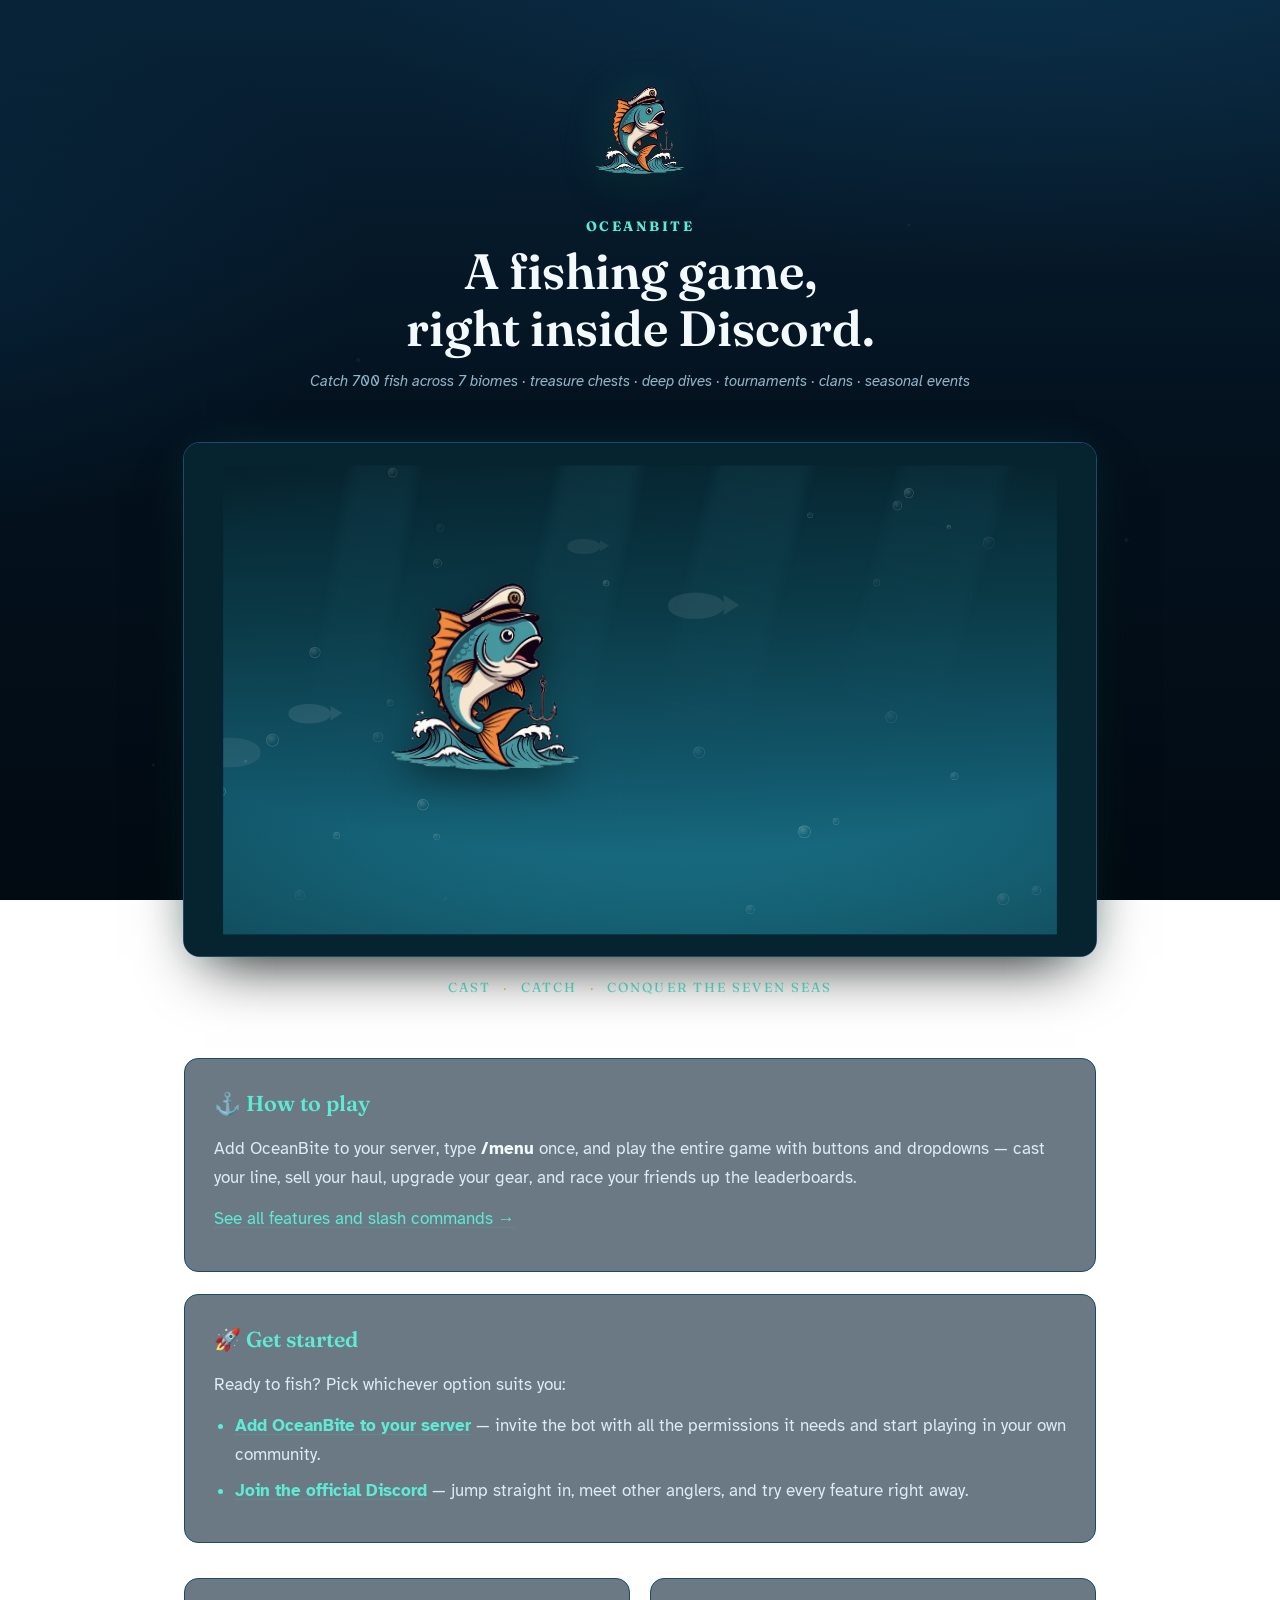
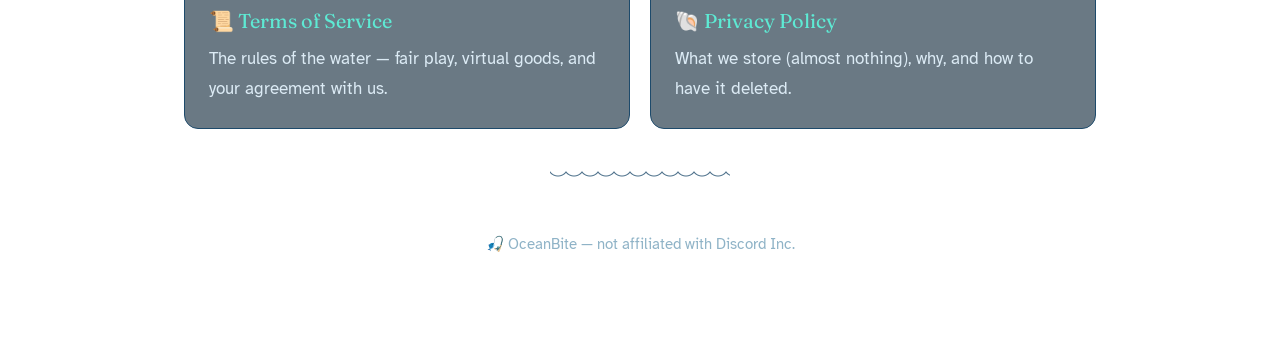
==== commit a401bb66: "docs(site): add features page, getting started section, logo, and SEO - Add features.html with compr" ====
--- a/index.html
+++ b/index.html
@@ -180,7 +180,7 @@
   </script>
 
   <script type="__bundler/template">
-"<!DOCTYPE html>\n<html lang=\"en\"><head>\n  <meta charset=\"UTF-8\">\n  <meta name=\"viewport\" content=\"width=device-width, initial-scale=1.0\">\n  <title>OceanBite — a fishing game for Discord<\u002Ftitle>\n  <meta name=\"description\" content=\"OceanBite is a free fishing game bot for Discord: catch fish, hunt treasure chests, dive deep, join tournaments, and climb the leaderboards.\">\n  <link rel=\"preconnect\" href=\"https://fonts.googleapis.com\">\n  <link rel=\"preconnect\" href=\"https://fonts.gstatic.com\" crossorigin=\"\">\n  <style>/* latin-ext */\n@font-face {\n  font-family: 'Atkinson Hyperlegible';\n  font-style: italic;\n  font-weight: 400;\n  font-display: swap;\n  src: url(\"dd13837e-4241-48a7-8026-4eb12f3af703\") format('woff2');\n  unicode-range: U+0100-02BA, U+02BD-02C5, U+02C7-02CC, U+02CE-02D7, U+02DD-02FF, U+0304, U+0308, U+0329, U+1D00-1DBF, U+1E00-1E9F, U+1EF2-1EFF, U+2020, U+20A0-20AB, U+20AD-20C0, U+2113, U+2C60-2C7F, U+A720-A7FF;\n}\n/* latin */\n@font-face {\n  font-family: 'Atkinson Hyperlegible';\n  font-style: italic;\n  font-weight: 400;\n  font-display: swap;\n  src: url(\"99c40ef2-8ed7-417f-b18a-6e09400b8bfb\") format('woff2');\n  unicode-range: U+0000-00FF, U+0131, U+0152-0153, U+02BB-02BC, U+02C6, U+02DA, U+02DC, U+0304, U+0308, U+0329, U+2000-206F, U+20AC, U+2122, U+2191, U+2193, U+2212, U+2215, U+FEFF, U+FFFD;\n}\n/* latin-ext */\n@font-face {\n  font-family: 'Atkinson Hyperlegible';\n  font-style: normal;\n  font-weight: 400;\n  font-display: swap;\n  src: url(\"937ca795-6fd1-46e0-962d-6ffce76f8d15\") format('woff2');\n  unicode-range: U+0100-02BA, U+02BD-02C5, U+02C7-02CC, U+02CE-02D7, U+02DD-02FF, U+0304, U+0308, U+0329, U+1D00-1DBF, U+1E00-1E9F, U+1EF2-1EFF, U+2020, U+20A0-20AB, U+20AD-20C0, U+2113, U+2C60-2C7F, U+A720-A7FF;\n}\n/* latin */\n@font-face {\n  font-family: 'Atkinson Hyperlegible';\n  font-style: normal;\n  font-weight: 400;\n  font-display: swap;\n  src: url(\"4947d287-4490-489f-a8e2-1a0d7a0560c3\") format('woff2');\n  unicode-range: U+0000-00FF, U+0131, U+0152-0153, U+02BB-02BC, U+02C6, U+02DA, U+02DC, U+0304, U+0308, U+0329, U+2000-206F, U+20AC, U+2122, U+2191, U+2193, U+2212, U+2215, U+FEFF, U+FFFD;\n}\n/* latin-ext */\n@font-face {\n  font-family: 'Atkinson Hyperlegible';\n  font-style: normal;\n  font-weight: 700;\n  font-display: swap;\n  src: url(\"08ff1594-c24b-485d-a985-3cba47b8a859\") format('woff2');\n  unicode-range: U+0100-02BA, U+02BD-02C5, U+02C7-02CC, U+02CE-02D7, U+02DD-02FF, U+0304, U+0308, U+0329, U+1D00-1DBF, U+1E00-1E9F, U+1EF2-1EFF, U+2020, U+20A0-20AB, U+20AD-20C0, U+2113, U+2C60-2C7F, U+A720-A7FF;\n}\n/* latin */\n@font-face {\n  font-family: 'Atkinson Hyperlegible';\n  font-style: normal;\n  font-weight: 700;\n  font-display: swap;\n  src: url(\"3933118b-8692-497a-9120-20fc1ddf1be1\") format('woff2');\n  unicode-range: U+0000-00FF, U+0131, U+0152-0153, U+02BB-02BC, U+02C6, U+02DA, U+02DC, U+0304, U+0308, U+0329, U+2000-206F, U+20AC, U+2122, U+2191, U+2193, U+2212, U+2215, U+FEFF, U+FFFD;\n}\n/* vietnamese */\n@font-face {\n  font-family: 'Fraunces';\n  font-style: normal;\n  font-weight: 400;\n  font-display: swap;\n  src: url(\"c8c19df1-1b0d-4c02-9956-2d59fed8ff05\") format('woff2');\n  unicode-range: U+0102-0103, U+0110-0111, U+0128-0129, U+0168-0169, U+01A0-01A1, U+01AF-01B0, U+0300-0301, U+0303-0304, U+0308-0309, U+0323, U+0329, U+1EA0-1EF9, U+20AB;\n}\n/* latin-ext */\n@font-face {\n  font-family: 'Fraunces';\n  font-style: normal;\n  font-weight: 400;\n  font-display: swap;\n  src: url(\"b6a2034e-0c70-41dc-bf98-f5ec03125060\") format('woff2');\n  unicode-range: U+0100-02BA, U+02BD-02C5, U+02C7-02CC, U+02CE-02D7, U+02DD-02FF, U+0304, U+0308, U+0329, U+1D00-1DBF, U+1E00-1E9F, U+1EF2-1EFF, U+2020, U+20A0-20AB, U+20AD-20C0, U+2113, U+2C60-2C7F, U+A720-A7FF;\n}\n/* latin */\n@font-face {\n  font-family: 'Fraunces';\n  font-style: normal;\n  font-weight: 400;\n  font-display: swap;\n  src: url(\"d21ce664-3d86-43ac-876b-8c3efcf424cc\") format('woff2');\n  unicode-range: U+0000-00FF, U+0131, U+0152-0153, U+02BB-02BC, U+02C6, U+02DA, U+02DC, U+0304, U+0308, U+0329, U+2000-206F, U+20AC, U+2122, U+2191, U+2193, U+2212, U+2215, U+FEFF, U+FFFD;\n}\n/* vietnamese */\n@font-face {\n  font-family: 'Fraunces';\n  font-style: normal;\n  font-weight: 600;\n  font-display: swap;\n  src: url(\"c8c19df1-1b0d-4c02-9956-2d59fed8ff05\") format('woff2');\n  unicode-range: U+0102-0103, U+0110-0111, U+0128-0129, U+0168-0169, U+01A0-01A1, U+01AF-01B0, U+0300-0301, U+0303-0304, U+0308-0309, U+0323, U+0329, U+1EA0-1EF9, U+20AB;\n}\n/* latin-ext */\n@font-face {\n  font-family: 'Fraunces';\n  font-style: normal;\n  font-weight: 600;\n  font-display: swap;\n  src: url(\"b6a2034e-0c70-41dc-bf98-f5ec03125060\") format('woff2');\n  unicode-range: U+0100-02BA, U+02BD-02C5, U+02C7-02CC, U+02CE-02D7, U+02DD-02FF, U+0304, U+0308, U+0329, U+1D00-1DBF, U+1E00-1E9F, U+1EF2-1EFF, U+2020, U+20A0-20AB, U+20AD-20C0, U+2113, U+2C60-2C7F, U+A720-A7FF;\n}\n/* latin */\n@font-face {\n  font-family: 'Fraunces';\n  font-style: normal;\n  font-weight: 600;\n  font-display: swap;\n  src: url(\"d21ce664-3d86-43ac-876b-8c3efcf424cc\") format('woff2');\n  unicode-range: U+0000-00FF, U+0131, U+0152-0153, U+02BB-02BC, U+02C6, U+02DA, U+02DC, U+0304, U+0308, U+0329, U+2000-206F, U+20AC, U+2122, U+2191, U+2193, U+2212, U+2215, U+FEFF, U+FFFD;\n}\n/* vietnamese */\n@font-face {\n  font-family: 'Fraunces';\n  font-style: normal;\n  font-weight: 700;\n  font-display: swap;\n  src: url(\"c8c19df1-1b0d-4c02-9956-2d59fed8ff05\") format('woff2');\n  unicode-range: U+0102-0103, U+0110-0111, U+0128-0129, U+0168-0169, U+01A0-01A1, U+01AF-01B0, U+0300-0301, U+0303-0304, U+0308-0309, U+0323, U+0329, U+1EA0-1EF9, U+20AB;\n}\n/* latin-ext */\n@font-face {\n  font-family: 'Fraunces';\n  font-style: normal;\n  font-weight: 700;\n  font-display: swap;\n  src: url(\"b6a2034e-0c70-41dc-bf98-f5ec03125060\") format('woff2');\n  unicode-range: U+0100-02BA, U+02BD-02C5, U+02C7-02CC, U+02CE-02D7, U+02DD-02FF, U+0304, U+0308, U+0329, U+1D00-1DBF, U+1E00-1E9F, U+1EF2-1EFF, U+2020, U+20A0-20AB, U+20AD-20C0, U+2113, U+2C60-2C7F, U+A720-A7FF;\n}\n/* latin */\n@font-face {\n  font-family: 'Fraunces';\n  font-style: normal;\n  font-weight: 700;\n  font-display: swap;\n  src: url(\"d21ce664-3d86-43ac-876b-8c3efcf424cc\") format('woff2');\n  unicode-range: U+0000-00FF, U+0131, U+0152-0153, U+02BB-02BC, U+02C6, U+02DA, U+02DC, U+0304, U+0308, U+0329, U+2000-206F, U+20AC, U+2122, U+2191, U+2193, U+2212, U+2215, U+FEFF, U+FFFD;\n}\n<\u002Fstyle>\n  <style>/* OceanBite legal pages — \"abyssal ledger\" theme */\r\n:root {\r\n  --abyss: #04121f;\r\n  --deep: #082338;\r\n  --mid: #0d3350;\r\n  --ink: #dcebf5;\r\n  --ink-dim: #8fb3c7;\r\n  --foam: #5eead4;\r\n  --foam-dim: #2dd4bf33;\r\n  --gold: #f4c45c;\r\n  --card: #07203399;\r\n  --line: #1d4a6b;\r\n}\r\n\r\n* { box-sizing: border-box; }\r\n\r\nhtml { scroll-behavior: smooth; }\r\n\r\nbody {\r\n  margin: 0;\r\n  font-family: 'Atkinson Hyperlegible', Georgia, serif;\r\n  font-size: 1.0625rem;\r\n  line-height: 1.75;\r\n  color: var(--ink);\r\n  background:\r\n    radial-gradient(1200px 600px at 80% -10%, #11486b66, transparent 60%),\r\n    radial-gradient(900px 500px at -10% 30%, #0a3a5a55, transparent 55%),\r\n    linear-gradient(180deg, var(--deep) 0%, var(--abyss) 45%, #020a12 100%);\r\n  background-attachment: fixed;\r\n  min-height: 100vh;\r\n}\r\n\r\n/* faint drifting bubbles */\r\nbody::before {\r\n  content: '';\r\n  position: fixed;\r\n  inset: 0;\r\n  pointer-events: none;\r\n  background-image:\r\n    radial-gradient(2px 2px at 12% 85%, #5eead422, transparent),\r\n    radial-gradient(3px 3px at 28% 40%, #5eead41a, transparent),\r\n    radial-gradient(2px 2px at 55% 70%, #dcebf51e, transparent),\r\n    radial-gradient(2px 2px at 71% 25%, #5eead41f, transparent),\r\n    radial-gradient(3px 3px at 88% 60%, #dcebf516, transparent);\r\n  background-size: 100% 100%;\r\n  animation: drift 26s linear infinite alternate;\r\n}\r\n\r\n@keyframes drift {\r\n  from { transform: translateY(12px); }\r\n  to { transform: translateY(-12px); }\r\n}\r\n\r\n.wrap {\r\n  max-width: 46rem;\r\n  margin: 0 auto;\r\n  padding: 3.5rem 1.5rem 5rem;\r\n  position: relative;\r\n}\r\n\r\nheader.masthead {\r\n  text-align: center;\r\n  margin-bottom: 3rem;\r\n  animation: surface 0.9s ease-out both;\r\n}\r\n\r\n@keyframes surface {\r\n  from { opacity: 0; transform: translateY(18px); }\r\n  to { opacity: 1; transform: none; }\r\n}\r\n\r\n.crest {\r\n  font-size: 2.6rem;\r\n  display: block;\r\n  filter: drop-shadow(0 0 18px var(--foam-dim));\r\n}\r\n\r\n.brand {\r\n  font-family: 'Fraunces', Georgia, serif;\r\n  font-weight: 700;\r\n  letter-spacing: 0.18em;\r\n  text-transform: uppercase;\r\n  font-size: 0.85rem;\r\n  color: var(--foam);\r\n  margin: 0.75rem 0 0.25rem;\r\n}\r\n\r\nh1 {\r\n  font-family: 'Fraunces', Georgia, serif;\r\n  font-size: clamp(2.1rem, 6vw, 3.1rem);\r\n  font-weight: 600;\r\n  line-height: 1.15;\r\n  margin: 0.2rem 0 0.6rem;\r\n  color: #f3fafd;\r\n}\r\n\r\n.effective {\r\n  color: var(--ink-dim);\r\n  font-size: 0.95rem;\r\n  font-style: italic;\r\n}\r\n\r\n.wave-rule {\r\n  border: none;\r\n  height: 14px;\r\n  margin: 2.6rem auto;\r\n  width: 180px;\r\n  background: radial-gradient(circle at 8px -4px, transparent 9px, var(--line) 10px, transparent 11px);\r\n  background-size: 16px 14px;\r\n  background-repeat: repeat-x;\r\n  opacity: 0.8;\r\n}\r\n\r\nmain section {\r\n  background: var(--card);\r\n  border: 1px solid var(--line);\r\n  border-radius: 14px;\r\n  padding: 1.6rem 1.8rem;\r\n  margin-bottom: 1.4rem;\r\n  backdrop-filter: blur(4px);\r\n  animation: surface 0.9s ease-out both;\r\n}\r\n\r\nmain section:nth-of-type(2) { animation-delay: 0.06s; }\r\nmain section:nth-of-type(3) { animation-delay: 0.12s; }\r\nmain section:nth-of-type(4) { animation-delay: 0.18s; }\r\nmain section:nth-of-type(5) { animation-delay: 0.24s; }\r\n\r\nh2 {\r\n  font-family: 'Fraunces', Georgia, serif;\r\n  font-weight: 600;\r\n  font-size: 1.35rem;\r\n  margin: 0 0 0.6rem;\r\n  color: var(--foam);\r\n  display: flex;\r\n  align-items: baseline;\r\n  gap: 0.6rem;\r\n}\r\n\r\nh2 .num {\r\n  font-size: 0.8rem;\r\n  letter-spacing: 0.12em;\r\n  color: var(--gold);\r\n  font-family: 'Atkinson Hyperlegible', sans-serif;\r\n}\r\n\r\np { margin: 0.7rem 0; }\r\n\r\nul { padding-left: 1.3rem; margin: 0.7rem 0; }\r\nli { margin: 0.35rem 0; }\r\nli::marker { color: var(--foam); }\r\n\r\na { color: var(--foam); text-decoration-color: var(--foam-dim); text-underline-offset: 3px; }\r\na:hover { color: #aef5e8; }\r\n\r\nstrong { color: #f3fafd; }\r\n\r\n.note {\r\n  border-left: 3px solid var(--gold);\r\n  padding: 0.15rem 0 0.15rem 1rem;\r\n  color: var(--ink-dim);\r\n  font-size: 0.97rem;\r\n}\r\n\r\nfooter {\r\n  margin-top: 3rem;\r\n  text-align: center;\r\n  color: var(--ink-dim);\r\n  font-size: 0.92rem;\r\n}\r\n\r\nfooter nav { margin-bottom: 0.6rem; }\r\nfooter nav a { margin: 0 0.7rem; }\r\n\r\n/* landing page cards */\r\n.doc-links {\r\n  display: grid;\r\n  grid-template-columns: 1fr 1fr;\r\n  gap: 1.2rem;\r\n  margin-top: 2.2rem;\r\n}\r\n\r\n@media (max-width: 540px) { .doc-links { grid-template-columns: 1fr; } }\r\n\r\n.doc-links a {\r\n  display: block;\r\n  background: var(--card);\r\n  border: 1px solid var(--line);\r\n  border-radius: 14px;\r\n  padding: 1.5rem;\r\n  text-decoration: none;\r\n  color: var(--ink);\r\n  transition: transform 0.18s ease, border-color 0.18s ease, box-shadow 0.18s ease;\r\n}\r\n\r\n.doc-links a:hover {\r\n  transform: translateY(-3px);\r\n  border-color: var(--foam);\r\n  box-shadow: 0 12px 32px -16px var(--foam-dim);\r\n}\r\n\r\n.doc-links .doc-title {\r\n  font-family: 'Fraunces', Georgia, serif;\r\n  font-size: 1.25rem;\r\n  color: var(--foam);\r\n  display: block;\r\n  margin-bottom: 0.35rem;\r\n}\r\n<\u002Fstyle>\n  \n  <style>\n    /* wider page column so the reel reads bigger */\n    .wrap { max-width: 60rem; }\n    img.crest {\n      display: block;\n      margin: 0 auto;\n      width: auto;\n      height: 9.2rem;\n      object-fit: contain;\n      filter: drop-shadow(0 6px 18px rgba(0,0,0,0.45)) drop-shadow(0 0 18px var(--foam-dim));\n    }\n    /* ── Reel hero — widescreen launch animation ─────────────────────────── */\n    .reel {\n      display: flex;\n      flex-direction: column;\n      align-items: center;\n      margin: 0.5rem auto 3rem;\n      animation: surface 0.9s ease-out 0.1s both;\n    }\n    .reel-screen-frame {\n      position: relative;\n      width: 100%;\n      aspect-ratio: 16 / 9;\n      border-radius: 16px;\n      padding: 0;\n      background: #06202f;\n      box-shadow:\n        0 0 0 1px var(--line),\n        0 24px 60px -22px #000,\n        0 0 50px -12px var(--foam-dim);\n    }\n    .reel-screen {\n      position: relative;\n      width: 100%;\n      height: 100%;\n      border-radius: 16px;\n      overflow: hidden;\n      background: #062430;\n    }\n    .reel-screen iframe {\n      position: absolute;\n      inset: 0;\n      width: 100%;\n      height: 100%;\n      border: 0;\n      display: block;\n    }\n    .reel-cap {\n      margin-top: 1.25rem;\n      font-family: 'Fraunces', Georgia, serif;\n      font-size: 0.82rem;\n      letter-spacing: 0.16em;\n      text-transform: uppercase;\n      color: var(--foam);\n    }\n    .reel-cap .dot { color: var(--gold); margin: 0 0.45rem; }\n  <\u002Fstyle>\n<\u002Fhead>\n<body>\n  \n  <div class=\"wrap\">\n    <header class=\"masthead\">\n      <img class=\"crest\" src=\"70a787b3-a78d-4179-ad07-a8d3d4d4a296\" alt=\"OceanBite\">\n      <p class=\"brand\">OceanBite<\u002Fp>\n      <h1>A fishing game,<br>right inside Discord.<\u002Fh1>\n      <p class=\"effective\">Catch 700 fish across 7 biomes · treasure chests · deep dives · tournaments · clans · seasonal events<\u002Fp>\n    <\u002Fheader>\n\n    <div class=\"reel\">\n      <div class=\"reel-screen-frame\">\n        <div class=\"reel-screen\">\n          <iframe id=\"reel-frame\" title=\"OceanBite launch reel\" loading=\"lazy\" scrolling=\"no\"><\u002Fiframe>\n        <\u002Fdiv>\n      <\u002Fdiv>\n      <p class=\"reel-cap\">Cast <span class=\"dot\">·<\u002Fspan> Catch <span class=\"dot\">·<\u002Fspan> Conquer the seven seas<\u002Fp>\n    <\u002Fdiv>\n\n    <main>\n      <section>\n        <h2>⚓ How to play<\u002Fh2>\n        <p>Add OceanBite to your server, type <strong>/menu<\u002Fstrong> once, and play the entire game with buttons and dropdowns — cast your line, sell your haul, upgrade your gear, and race your friends up the leaderboards. Free forever; all items are virtual.<\u002Fp>\n      <\u002Fsection>\n\n      <div class=\"doc-links\">\n        <a href=\"terms.html\">\n          <span class=\"doc-title\">📜 Terms of Service<\u002Fspan>\n          The rules of the water — fair play, virtual goods, and your agreement with us.\n        <\u002Fa>\n        <a href=\"privacy.html\">\n          <span class=\"doc-title\">🐚 Privacy Policy<\u002Fspan>\n          What we store (almost nothing), why, and how to have it deleted.\n        <\u002Fa>\n      <\u002Fdiv>\n    <\u002Fmain>\n\n    <hr class=\"wave-rule\">\n    <footer>\n      🎣 OceanBite — not affiliated with Discord Inc.\n    <\u002Ffooter>\n  <\u002Fdiv>\n  <script>\n    (function () {\n      var f = document.getElementById('reel-frame');\n      var r = window.__resources && window.__resources.reelHtml;\n      if (f && r) { f.src = r; }\n    })();\n  <\u002Fscript>\n\n\n<\u002Fbody><\u002Fhtml>"
+"<!DOCTYPE html>\n<html lang=\"en\"><head>\n  <meta charset=\"UTF-8\">\n  <meta name=\"viewport\" content=\"width=device-width, initial-scale=1.0\">\n  <title>OceanBite — a fishing game for Discord<\u002Ftitle>\n  <meta name=\"description\" content=\"OceanBite is a free fishing game bot for Discord: catch fish, hunt treasure chests, dive deep, join tournaments, and climb the leaderboards.\">\n  <link rel=\"canonical\" href=\"https://zer0krypt.github.io/Discord-OceanBite-Public/\">\n  <link rel=\"icon\" type=\"image/png\" href=\"logo.png\">\n  <!-- Open Graph -->\n  <meta property=\"og:type\" content=\"website\">\n  <meta property=\"og:title\" content=\"OceanBite \u2014 a fishing game for Discord\">\n  <meta property=\"og:description\" content=\"A fishing game bot for Discord: catch 700+ fish across 7 biomes, cook dishes, hunt bounties, explore voyages, battle bosses, join clans, and climb the leaderboards.\">\n  <meta property=\"og:url\" content=\"https://zer0krypt.github.io/Discord-OceanBite-Public/\">\n  <meta property=\"og:image\" content=\"https://zer0krypt.github.io/Discord-OceanBite-Public/logo.png\">\n  <meta property=\"og:site_name\" content=\"OceanBite\">\n  <!-- Twitter Card -->\n  <meta name=\"twitter:card\" content=\"summary\">\n  <meta name=\"twitter:title\" content=\"OceanBite \u2014 a fishing game for Discord\">\n  <meta name=\"twitter:description\" content=\"A fishing game bot for Discord: catch 700+ fish across 7 biomes, cook dishes, hunt bounties, explore voyages, battle bosses, join clans, and climb the leaderboards.\">\n  <meta name=\"twitter:image\" content=\"https://zer0krypt.github.io/Discord-OceanBite-Public/logo.png\">\n  <link rel=\"preconnect\" href=\"https://fonts.googleapis.com\">\n  <link rel=\"preconnect\" href=\"https://fonts.gstatic.com\" crossorigin=\"\">\n  <style>/* latin-ext */\n@font-face {\n  font-family: 'Atkinson Hyperlegible';\n  font-style: italic;\n  font-weight: 400;\n  font-display: swap;\n  src: url(\"dd13837e-4241-48a7-8026-4eb12f3af703\") format('woff2');\n  unicode-range: U+0100-02BA, U+02BD-02C5, U+02C7-02CC, U+02CE-02D7, U+02DD-02FF, U+0304, U+0308, U+0329, U+1D00-1DBF, U+1E00-1E9F, U+1EF2-1EFF, U+2020, U+20A0-20AB, U+20AD-20C0, U+2113, U+2C60-2C7F, U+A720-A7FF;\n}\n/* latin */\n@font-face {\n  font-family: 'Atkinson Hyperlegible';\n  font-style: italic;\n  font-weight: 400;\n  font-display: swap;\n  src: url(\"99c40ef2-8ed7-417f-b18a-6e09400b8bfb\") format('woff2');\n  unicode-range: U+0000-00FF, U+0131, U+0152-0153, U+02BB-02BC, U+02C6, U+02DA, U+02DC, U+0304, U+0308, U+0329, U+2000-206F, U+20AC, U+2122, U+2191, U+2193, U+2212, U+2215, U+FEFF, U+FFFD;\n}\n/* latin-ext */\n@font-face {\n  font-family: 'Atkinson Hyperlegible';\n  font-style: normal;\n  font-weight: 400;\n  font-display: swap;\n  src: url(\"937ca795-6fd1-46e0-962d-6ffce76f8d15\") format('woff2');\n  unicode-range: U+0100-02BA, U+02BD-02C5, U+02C7-02CC, U+02CE-02D7, U+02DD-02FF, U+0304, U+0308, U+0329, U+1D00-1DBF, U+1E00-1E9F, U+1EF2-1EFF, U+2020, U+20A0-20AB, U+20AD-20C0, U+2113, U+2C60-2C7F, U+A720-A7FF;\n}\n/* latin */\n@font-face {\n  font-family: 'Atkinson Hyperlegible';\n  font-style: normal;\n  font-weight: 400;\n  font-display: swap;\n  src: url(\"4947d287-4490-489f-a8e2-1a0d7a0560c3\") format('woff2');\n  unicode-range: U+0000-00FF, U+0131, U+0152-0153, U+02BB-02BC, U+02C6, U+02DA, U+02DC, U+0304, U+0308, U+0329, U+2000-206F, U+20AC, U+2122, U+2191, U+2193, U+2212, U+2215, U+FEFF, U+FFFD;\n}\n/* latin-ext */\n@font-face {\n  font-family: 'Atkinson Hyperlegible';\n  font-style: normal;\n  font-weight: 700;\n  font-display: swap;\n  src: url(\"08ff1594-c24b-485d-a985-3cba47b8a859\") format('woff2');\n  unicode-range: U+0100-02BA, U+02BD-02C5, U+02C7-02CC, U+02CE-02D7, U+02DD-02FF, U+0304, U+0308, U+0329, U+1D00-1DBF, U+1E00-1E9F, U+1EF2-1EFF, U+2020, U+20A0-20AB, U+20AD-20C0, U+2113, U+2C60-2C7F, U+A720-A7FF;\n}\n/* latin */\n@font-face {\n  font-family: 'Atkinson Hyperlegible';\n  font-style: normal;\n  font-weight: 700;\n  font-display: swap;\n  src: url(\"3933118b-8692-497a-9120-20fc1ddf1be1\") format('woff2');\n  unicode-range: U+0000-00FF, U+0131, U+0152-0153, U+02BB-02BC, U+02C6, U+02DA, U+02DC, U+0304, U+0308, U+0329, U+2000-206F, U+20AC, U+2122, U+2191, U+2193, U+2212, U+2215, U+FEFF, U+FFFD;\n}\n/* vietnamese */\n@font-face {\n  font-family: 'Fraunces';\n  font-style: normal;\n  font-weight: 400;\n  font-display: swap;\n  src: url(\"c8c19df1-1b0d-4c02-9956-2d59fed8ff05\") format('woff2');\n  unicode-range: U+0102-0103, U+0110-0111, U+0128-0129, U+0168-0169, U+01A0-01A1, U+01AF-01B0, U+0300-0301, U+0303-0304, U+0308-0309, U+0323, U+0329, U+1EA0-1EF9, U+20AB;\n}\n/* latin-ext */\n@font-face {\n  font-family: 'Fraunces';\n  font-style: normal;\n  font-weight: 400;\n  font-display: swap;\n  src: url(\"b6a2034e-0c70-41dc-bf98-f5ec03125060\") format('woff2');\n  unicode-range: U+0100-02BA, U+02BD-02C5, U+02C7-02CC, U+02CE-02D7, U+02DD-02FF, U+0304, U+0308, U+0329, U+1D00-1DBF, U+1E00-1E9F, U+1EF2-1EFF, U+2020, U+20A0-20AB, U+20AD-20C0, U+2113, U+2C60-2C7F, U+A720-A7FF;\n}\n/* latin */\n@font-face {\n  font-family: 'Fraunces';\n  font-style: normal;\n  font-weight: 400;\n  font-display: swap;\n  src: url(\"d21ce664-3d86-43ac-876b-8c3efcf424cc\") format('woff2');\n  unicode-range: U+0000-00FF, U+0131, U+0152-0153, U+02BB-02BC, U+02C6, U+02DA, U+02DC, U+0304, U+0308, U+0329, U+2000-206F, U+20AC, U+2122, U+2191, U+2193, U+2212, U+2215, U+FEFF, U+FFFD;\n}\n/* vietnamese */\n@font-face {\n  font-family: 'Fraunces';\n  font-style: normal;\n  font-weight: 600;\n  font-display: swap;\n  src: url(\"c8c19df1-1b0d-4c02-9956-2d59fed8ff05\") format('woff2');\n  unicode-range: U+0102-0103, U+0110-0111, U+0128-0129, U+0168-0169, U+01A0-01A1, U+01AF-01B0, U+0300-0301, U+0303-0304, U+0308-0309, U+0323, U+0329, U+1EA0-1EF9, U+20AB;\n}\n/* latin-ext */\n@font-face {\n  font-family: 'Fraunces';\n  font-style: normal;\n  font-weight: 600;\n  font-display: swap;\n  src: url(\"b6a2034e-0c70-41dc-bf98-f5ec03125060\") format('woff2');\n  unicode-range: U+0100-02BA, U+02BD-02C5, U+02C7-02CC, U+02CE-02D7, U+02DD-02FF, U+0304, U+0308, U+0329, U+1D00-1DBF, U+1E00-1E9F, U+1EF2-1EFF, U+2020, U+20A0-20AB, U+20AD-20C0, U+2113, U+2C60-2C7F, U+A720-A7FF;\n}\n/* latin */\n@font-face {\n  font-family: 'Fraunces';\n  font-style: normal;\n  font-weight: 600;\n  font-display: swap;\n  src: url(\"d21ce664-3d86-43ac-876b-8c3efcf424cc\") format('woff2');\n  unicode-range: U+0000-00FF, U+0131, U+0152-0153, U+02BB-02BC, U+02C6, U+02DA, U+02DC, U+0304, U+0308, U+0329, U+2000-206F, U+20AC, U+2122, U+2191, U+2193, U+2212, U+2215, U+FEFF, U+FFFD;\n}\n/* vietnamese */\n@font-face {\n  font-family: 'Fraunces';\n  font-style: normal;\n  font-weight: 700;\n  font-display: swap;\n  src: url(\"c8c19df1-1b0d-4c02-9956-2d59fed8ff05\") format('woff2');\n  unicode-range: U+0102-0103, U+0110-0111, U+0128-0129, U+0168-0169, U+01A0-01A1, U+01AF-01B0, U+0300-0301, U+0303-0304, U+0308-0309, U+0323, U+0329, U+1EA0-1EF9, U+20AB;\n}\n/* latin-ext */\n@font-face {\n  font-family: 'Fraunces';\n  font-style: normal;\n  font-weight: 700;\n  font-display: swap;\n  src: url(\"b6a2034e-0c70-41dc-bf98-f5ec03125060\") format('woff2');\n  unicode-range: U+0100-02BA, U+02BD-02C5, U+02C7-02CC, U+02CE-02D7, U+02DD-02FF, U+0304, U+0308, U+0329, U+1D00-1DBF, U+1E00-1E9F, U+1EF2-1EFF, U+2020, U+20A0-20AB, U+20AD-20C0, U+2113, U+2C60-2C7F, U+A720-A7FF;\n}\n/* latin */\n@font-face {\n  font-family: 'Fraunces';\n  font-style: normal;\n  font-weight: 700;\n  font-display: swap;\n  src: url(\"d21ce664-3d86-43ac-876b-8c3efcf424cc\") format('woff2');\n  unicode-range: U+0000-00FF, U+0131, U+0152-0153, U+02BB-02BC, U+02C6, U+02DA, U+02DC, U+0304, U+0308, U+0329, U+2000-206F, U+20AC, U+2122, U+2191, U+2193, U+2212, U+2215, U+FEFF, U+FFFD;\n}\n<\u002Fstyle>\n  <style>/* OceanBite legal pages — \"abyssal ledger\" theme */\r\n:root {\r\n  --abyss: #04121f;\r\n  --deep: #082338;\r\n  --mid: #0d3350;\r\n  --ink: #dcebf5;\r\n  --ink-dim: #8fb3c7;\r\n  --foam: #5eead4;\r\n  --foam-dim: #2dd4bf33;\r\n  --gold: #f4c45c;\r\n  --card: #07203399;\r\n  --line: #1d4a6b;\r\n}\r\n\r\n* { box-sizing: border-box; }\r\n\r\nhtml { scroll-behavior: smooth; }\r\n\r\nbody {\r\n  margin: 0;\r\n  font-family: 'Atkinson Hyperlegible', Georgia, serif;\r\n  font-size: 1.0625rem;\r\n  line-height: 1.75;\r\n  color: var(--ink);\r\n  background:\r\n    radial-gradient(1200px 600px at 80% -10%, #11486b66, transparent 60%),\r\n    radial-gradient(900px 500px at -10% 30%, #0a3a5a55, transparent 55%),\r\n    linear-gradient(180deg, var(--deep) 0%, var(--abyss) 45%, #020a12 100%);\r\n  background-attachment: fixed;\r\n  min-height: 100vh;\r\n}\r\n\r\n/* faint drifting bubbles */\r\nbody::before {\r\n  content: '';\r\n  position: fixed;\r\n  inset: 0;\r\n  pointer-events: none;\r\n  background-image:\r\n    radial-gradient(2px 2px at 12% 85%, #5eead422, transparent),\r\n    radial-gradient(3px 3px at 28% 40%, #5eead41a, transparent),\r\n    radial-gradient(2px 2px at 55% 70%, #dcebf51e, transparent),\r\n    radial-gradient(2px 2px at 71% 25%, #5eead41f, transparent),\r\n    radial-gradient(3px 3px at 88% 60%, #dcebf516, transparent);\r\n  background-size: 100% 100%;\r\n  animation: drift 26s linear infinite alternate;\r\n}\r\n\r\n@keyframes drift {\r\n  from { transform: translateY(12px); }\r\n  to { transform: translateY(-12px); }\r\n}\r\n\r\n.wrap {\r\n  max-width: 46rem;\r\n  margin: 0 auto;\r\n  padding: 3.5rem 1.5rem 5rem;\r\n  position: relative;\r\n}\r\n\r\nheader.masthead {\r\n  text-align: center;\r\n  margin-bottom: 3rem;\r\n  animation: surface 0.9s ease-out both;\r\n}\r\n\r\n@keyframes surface {\r\n  from { opacity: 0; transform: translateY(18px); }\r\n  to { opacity: 1; transform: none; }\r\n}\r\n\r\n.crest {\r\n  font-size: 2.6rem;\r\n  display: block;\r\n  filter: drop-shadow(0 0 18px var(--foam-dim));\r\n}\r\n\r\n.brand {\r\n  font-family: 'Fraunces', Georgia, serif;\r\n  font-weight: 700;\r\n  letter-spacing: 0.18em;\r\n  text-transform: uppercase;\r\n  font-size: 0.85rem;\r\n  color: var(--foam);\r\n  margin: 0.75rem 0 0.25rem;\r\n}\r\n\r\nh1 {\r\n  font-family: 'Fraunces', Georgia, serif;\r\n  font-size: clamp(2.1rem, 6vw, 3.1rem);\r\n  font-weight: 600;\r\n  line-height: 1.15;\r\n  margin: 0.2rem 0 0.6rem;\r\n  color: #f3fafd;\r\n}\r\n\r\n.effective {\r\n  color: var(--ink-dim);\r\n  font-size: 0.95rem;\r\n  font-style: italic;\r\n}\r\n\r\n.wave-rule {\r\n  border: none;\r\n  height: 14px;\r\n  margin: 2.6rem auto;\r\n  width: 180px;\r\n  background: radial-gradient(circle at 8px -4px, transparent 9px, var(--line) 10px, transparent 11px);\r\n  background-size: 16px 14px;\r\n  background-repeat: repeat-x;\r\n  opacity: 0.8;\r\n}\r\n\r\nmain section {\r\n  background: var(--card);\r\n  border: 1px solid var(--line);\r\n  border-radius: 14px;\r\n  padding: 1.6rem 1.8rem;\r\n  margin-bottom: 1.4rem;\r\n  backdrop-filter: blur(4px);\r\n  animation: surface 0.9s ease-out both;\r\n}\r\n\r\nmain section:nth-of-type(2) { animation-delay: 0.06s; }\r\nmain section:nth-of-type(3) { animation-delay: 0.12s; }\r\nmain section:nth-of-type(4) { animation-delay: 0.18s; }\r\nmain section:nth-of-type(5) { animation-delay: 0.24s; }\r\n\r\nh2 {\r\n  font-family: 'Fraunces', Georgia, serif;\r\n  font-weight: 600;\r\n  font-size: 1.35rem;\r\n  margin: 0 0 0.6rem;\r\n  color: var(--foam);\r\n  display: flex;\r\n  align-items: baseline;\r\n  gap: 0.6rem;\r\n}\r\n\r\nh2 .num {\r\n  font-size: 0.8rem;\r\n  letter-spacing: 0.12em;\r\n  color: var(--gold);\r\n  font-family: 'Atkinson Hyperlegible', sans-serif;\r\n}\r\n\r\np { margin: 0.7rem 0; }\r\n\r\nul { padding-left: 1.3rem; margin: 0.7rem 0; }\r\nli { margin: 0.35rem 0; }\r\nli::marker { color: var(--foam); }\r\n\r\na { color: var(--foam); text-decoration-color: var(--foam-dim); text-underline-offset: 3px; }\r\na:hover { color: #aef5e8; }\r\n\r\nstrong { color: #f3fafd; }\r\n\r\n.note {\r\n  border-left: 3px solid var(--gold);\r\n  padding: 0.15rem 0 0.15rem 1rem;\r\n  color: var(--ink-dim);\r\n  font-size: 0.97rem;\r\n}\r\n\r\nfooter {\r\n  margin-top: 3rem;\r\n  text-align: center;\r\n  color: var(--ink-dim);\r\n  font-size: 0.92rem;\r\n}\r\n\r\nfooter nav { margin-bottom: 0.6rem; }\r\nfooter nav a { margin: 0 0.7rem; }\r\n\r\n/* landing page cards */\r\n.doc-links {\r\n  display: grid;\r\n  grid-template-columns: 1fr 1fr;\r\n  gap: 1.2rem;\r\n  margin-top: 2.2rem;\r\n}\r\n\r\n@media (max-width: 540px) { .doc-links { grid-template-columns: 1fr; } }\r\n\r\n.doc-links a {\r\n  display: block;\r\n  background: var(--card);\r\n  border: 1px solid var(--line);\r\n  border-radius: 14px;\r\n  padding: 1.5rem;\r\n  text-decoration: none;\r\n  color: var(--ink);\r\n  transition: transform 0.18s ease, border-color 0.18s ease, box-shadow 0.18s ease;\r\n}\r\n\r\n.doc-links a:hover {\r\n  transform: translateY(-3px);\r\n  border-color: var(--foam);\r\n  box-shadow: 0 12px 32px -16px var(--foam-dim);\r\n}\r\n\r\n.doc-links .doc-title {\r\n  font-family: 'Fraunces', Georgia, serif;\r\n  font-size: 1.25rem;\r\n  color: var(--foam);\r\n  display: block;\r\n  margin-bottom: 0.35rem;\r\n}\r\n<\u002Fstyle>\n  \n  <style>\n    /* wider page column so the reel reads bigger */\n    .wrap { max-width: 60rem; }\n    img.crest {\n      display: block;\n      margin: 0 auto;\n      width: auto;\n      height: 9.2rem;\n      object-fit: contain;\n      filter: drop-shadow(0 6px 18px rgba(0,0,0,0.45)) drop-shadow(0 0 18px var(--foam-dim));\n    }\n    /* ── Reel hero — widescreen launch animation ─────────────────────────── */\n    .reel {\n      display: flex;\n      flex-direction: column;\n      align-items: center;\n      margin: 0.5rem auto 3rem;\n      animation: surface 0.9s ease-out 0.1s both;\n    }\n    .reel-screen-frame {\n      position: relative;\n      width: 100%;\n      aspect-ratio: 16 / 9;\n      border-radius: 16px;\n      padding: 0;\n      background: #06202f;\n      box-shadow:\n        0 0 0 1px var(--line),\n        0 24px 60px -22px #000,\n        0 0 50px -12px var(--foam-dim);\n    }\n    .reel-screen {\n      position: relative;\n      width: 100%;\n      height: 100%;\n      border-radius: 16px;\n      overflow: hidden;\n      background: #062430;\n    }\n    .reel-screen iframe {\n      position: absolute;\n      inset: 0;\n      width: 100%;\n      height: 100%;\n      border: 0;\n      display: block;\n    }\n    .reel-cap {\n      margin-top: 1.25rem;\n      font-family: 'Fraunces', Georgia, serif;\n      font-size: 0.82rem;\n      letter-spacing: 0.16em;\n      text-transform: uppercase;\n      color: var(--foam);\n    }\n    .reel-cap .dot { color: var(--gold); margin: 0 0.45rem; }\n  <\u002Fstyle>\n\n  <script type=\"application/ld+json\">\n  {\n    \"@context\": \"https://schema.org\",\n    \"@type\": \"WebSite\",\n    \"name\": \"OceanBite\",\n    \"url\": \"https://zer0krypt.github.io/Discord-OceanBite-Public/\",\n    \"description\": \"A fishing game bot for Discord.\",\n    \"about\": {\n      \"@type\": \"SoftwareApplication\",\n      \"name\": \"OceanBite\",\n      \"applicationCategory\": \"GameApplication\",\n      \"operatingSystem\": \"Discord\",\n      \"description\": \"Catch 700+ fish across 7 biomes, cook dishes, hunt bounties, explore voyages, battle bosses, join clans, and climb the leaderboards.\",\n      \"image\": \"https://zer0krypt.github.io/Discord-OceanBite-Public/logo.png\",\n      \"offers\": { \"@type\": \"Offer\", \"price\": \"0\", \"priceCurrency\": \"USD\" }\n    }\n  }\n  <\u002Fscript>\n<\u002Fhead>\n<body>\n  \n  <div class=\"wrap\">\n    <header class=\"masthead\">\n      <img class=\"crest\" src=\"70a787b3-a78d-4179-ad07-a8d3d4d4a296\" alt=\"OceanBite\">\n      <p class=\"brand\">OceanBite<\u002Fp>\n      <h1>A fishing game,<br>right inside Discord.<\u002Fh1>\n      <p class=\"effective\">Catch 700 fish across 7 biomes · treasure chests · deep dives · tournaments · clans · seasonal events<\u002Fp>\n    <\u002Fheader>\n\n    <div class=\"reel\">\n      <div class=\"reel-screen-frame\">\n        <div class=\"reel-screen\">\n          <iframe id=\"reel-frame\" title=\"OceanBite launch reel\" loading=\"lazy\" scrolling=\"no\"><\u002Fiframe>\n        <\u002Fdiv>\n      <\u002Fdiv>\n      <p class=\"reel-cap\">Cast <span class=\"dot\">·<\u002Fspan> Catch <span class=\"dot\">·<\u002Fspan> Conquer the seven seas<\u002Fp>\n    <\u002Fdiv>\n\n    <main>\n      <section>\n        <h2>⚓ How to play<\u002Fh2>\n        <p>Add OceanBite to your server, type <strong>/menu<\u002Fstrong> once, and play the entire game with buttons and dropdowns — cast your line, sell your haul, upgrade your gear, and race your friends up the leaderboards.<\u002Fp>\n        <p><a href=\"features.html\">See all features and slash commands \u2192<\u002Fa><\u002Fp>\n      <\u002Fsection>\n\n      <section>\n        <h2>🚀 Get started<\u002Fh2>\n        <p>Ready to fish? Pick whichever option suits you:<\u002Fp>\n        <ul>\n          <li><strong><a href=\"https://discord.com/oauth2/authorize?client_id=1514702502283444325&scope=bot%20applications.commands&permissions=360777600016\">Add OceanBite to your server<\u002Fa><\u002Fstrong> — invite the bot with all the permissions it needs and start playing in your own community.<\u002Fli>\n          <li><strong><a href=\"https://discord.gg/uJGEBRnJa2\">Join the official Discord<\u002Fa><\u002Fstrong> — jump straight in, meet other anglers, and try every feature right away.<\u002Fli>\n        <\u002Ful>\n      <\u002Fsection>\n\n      <div class=\"doc-links\">\n        <a href=\"terms.html\">\n          <span class=\"doc-title\">📜 Terms of Service<\u002Fspan>\n          The rules of the water — fair play, virtual goods, and your agreement with us.\n        <\u002Fa>\n        <a href=\"privacy.html\">\n          <span class=\"doc-title\">🐚 Privacy Policy<\u002Fspan>\n          What we store (almost nothing), why, and how to have it deleted.\n        <\u002Fa>\n      <\u002Fdiv>\n    <\u002Fmain>\n\n    <hr class=\"wave-rule\">\n    <footer>\n      🎣 OceanBite — not affiliated with Discord Inc.\n    <\u002Ffooter>\n  <\u002Fdiv>\n  <script>\n    (function () {\n      var f = document.getElementById('reel-frame');\n      var r = window.__resources && window.__resources.reelHtml;\n      if (f && r) { f.src = r; }\n    })();\n  <\u002Fscript>\n\n\n<\u002Fbody><\u002Fhtml>"
   </script>
 </body>
 </html>
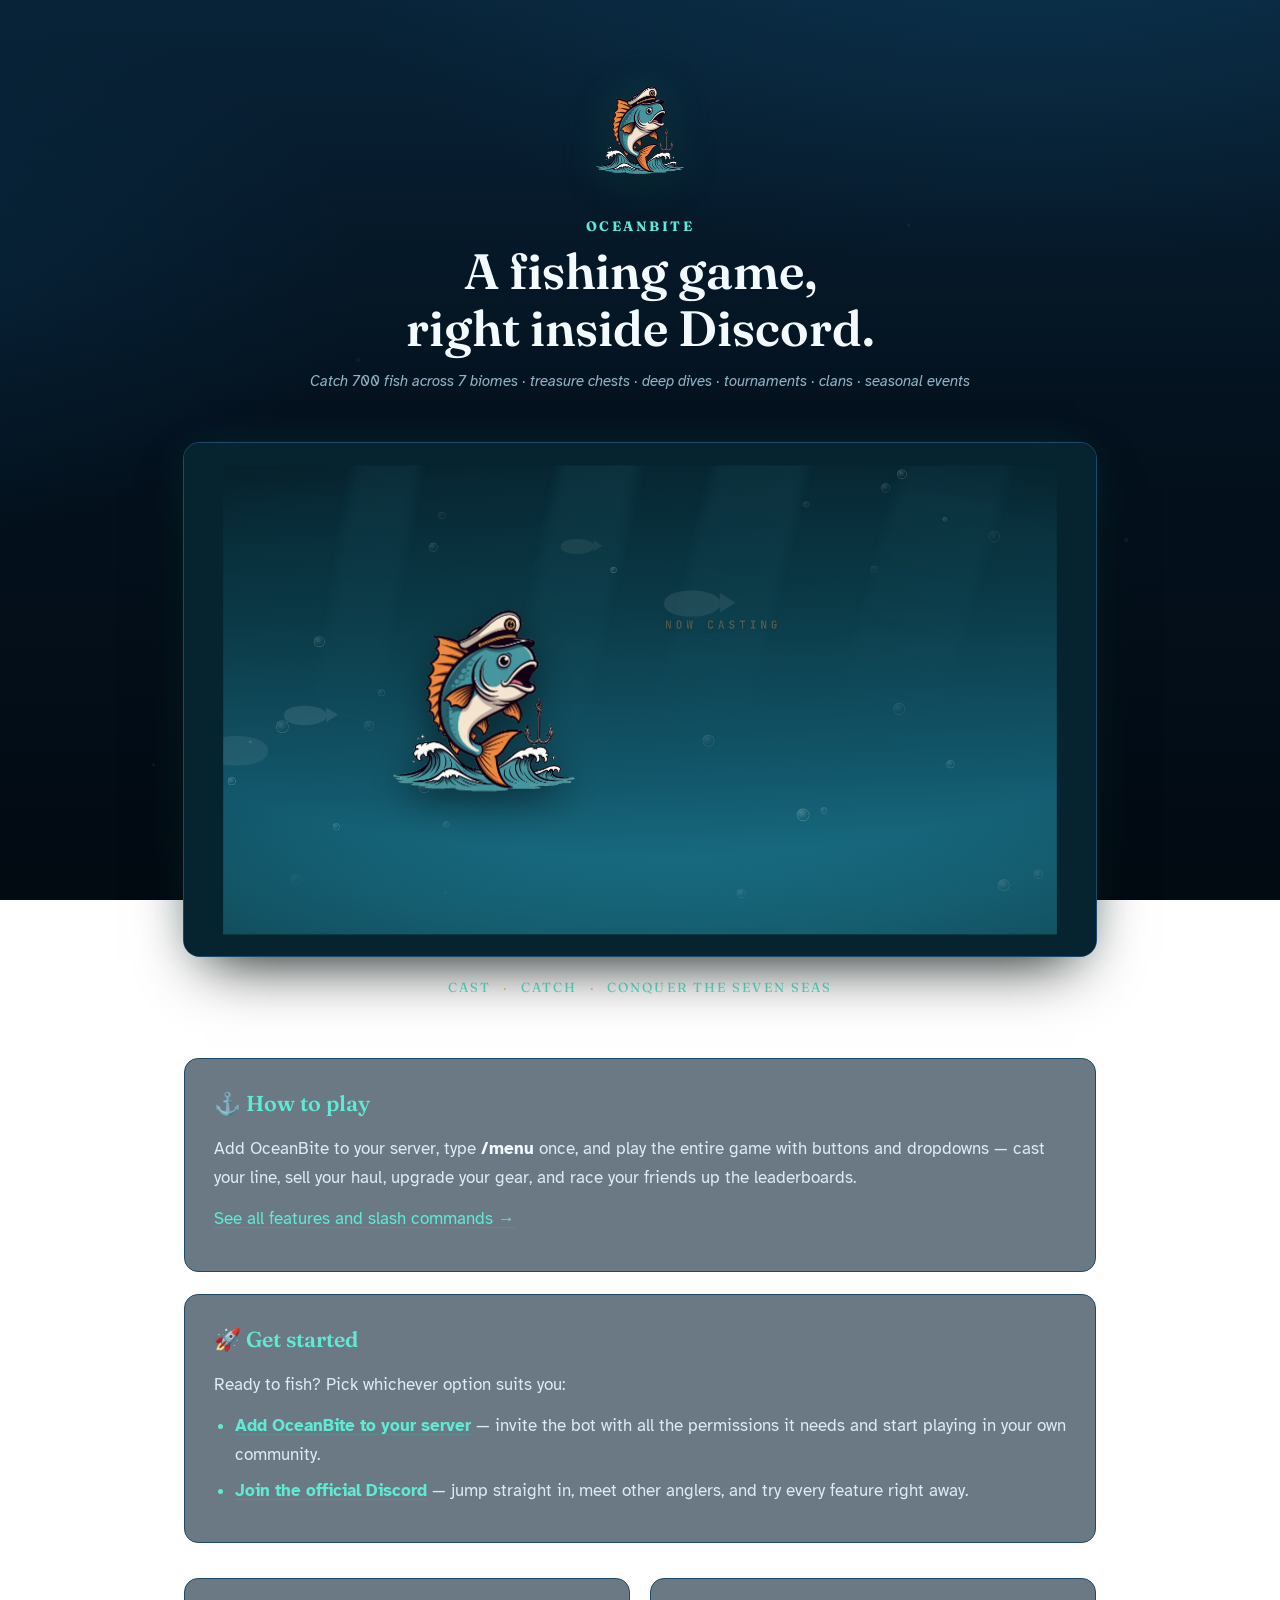
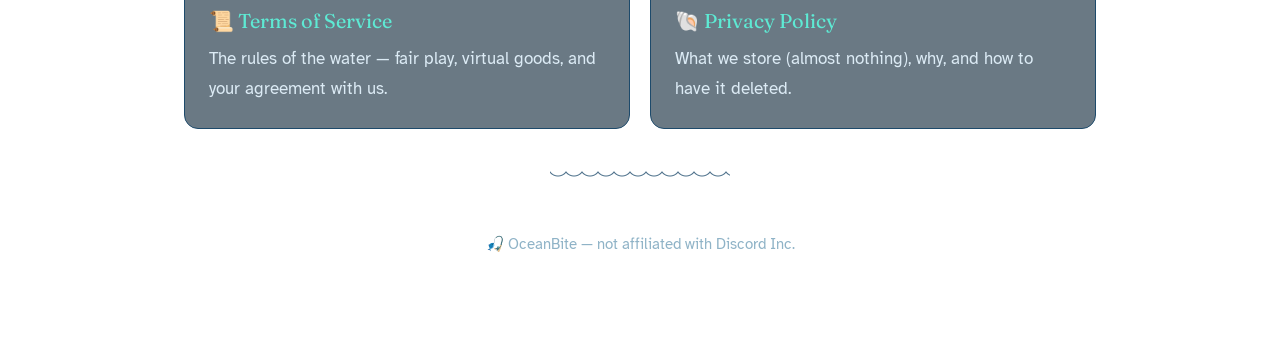
==== commit 0facca83: "docs(site): update all URLs to oceanbite.app custom domain Replace zer0krypt.github.io/Discord-Ocean" ====
--- a/index.html
+++ b/index.html
@@ -180,7 +180,7 @@
   </script>
 
   <script type="__bundler/template">
-"<!DOCTYPE html>\n<html lang=\"en\"><head>\n  <meta charset=\"UTF-8\">\n  <meta name=\"viewport\" content=\"width=device-width, initial-scale=1.0\">\n  <title>OceanBite — a fishing game for Discord<\u002Ftitle>\n  <meta name=\"description\" content=\"OceanBite is a free fishing game bot for Discord: catch fish, hunt treasure chests, dive deep, join tournaments, and climb the leaderboards.\">\n  <link rel=\"canonical\" href=\"https://zer0krypt.github.io/Discord-OceanBite-Public/\">\n  <link rel=\"icon\" type=\"image/png\" href=\"logo.png\">\n  <!-- Open Graph -->\n  <meta property=\"og:type\" content=\"website\">\n  <meta property=\"og:title\" content=\"OceanBite \u2014 a fishing game for Discord\">\n  <meta property=\"og:description\" content=\"A fishing game bot for Discord: catch 700+ fish across 7 biomes, cook dishes, hunt bounties, explore voyages, battle bosses, join clans, and climb the leaderboards.\">\n  <meta property=\"og:url\" content=\"https://zer0krypt.github.io/Discord-OceanBite-Public/\">\n  <meta property=\"og:image\" content=\"https://zer0krypt.github.io/Discord-OceanBite-Public/logo.png\">\n  <meta property=\"og:site_name\" content=\"OceanBite\">\n  <!-- Twitter Card -->\n  <meta name=\"twitter:card\" content=\"summary\">\n  <meta name=\"twitter:title\" content=\"OceanBite \u2014 a fishing game for Discord\">\n  <meta name=\"twitter:description\" content=\"A fishing game bot for Discord: catch 700+ fish across 7 biomes, cook dishes, hunt bounties, explore voyages, battle bosses, join clans, and climb the leaderboards.\">\n  <meta name=\"twitter:image\" content=\"https://zer0krypt.github.io/Discord-OceanBite-Public/logo.png\">\n  <link rel=\"preconnect\" href=\"https://fonts.googleapis.com\">\n  <link rel=\"preconnect\" href=\"https://fonts.gstatic.com\" crossorigin=\"\">\n  <style>/* latin-ext */\n@font-face {\n  font-family: 'Atkinson Hyperlegible';\n  font-style: italic;\n  font-weight: 400;\n  font-display: swap;\n  src: url(\"dd13837e-4241-48a7-8026-4eb12f3af703\") format('woff2');\n  unicode-range: U+0100-02BA, U+02BD-02C5, U+02C7-02CC, U+02CE-02D7, U+02DD-02FF, U+0304, U+0308, U+0329, U+1D00-1DBF, U+1E00-1E9F, U+1EF2-1EFF, U+2020, U+20A0-20AB, U+20AD-20C0, U+2113, U+2C60-2C7F, U+A720-A7FF;\n}\n/* latin */\n@font-face {\n  font-family: 'Atkinson Hyperlegible';\n  font-style: italic;\n  font-weight: 400;\n  font-display: swap;\n  src: url(\"99c40ef2-8ed7-417f-b18a-6e09400b8bfb\") format('woff2');\n  unicode-range: U+0000-00FF, U+0131, U+0152-0153, U+02BB-02BC, U+02C6, U+02DA, U+02DC, U+0304, U+0308, U+0329, U+2000-206F, U+20AC, U+2122, U+2191, U+2193, U+2212, U+2215, U+FEFF, U+FFFD;\n}\n/* latin-ext */\n@font-face {\n  font-family: 'Atkinson Hyperlegible';\n  font-style: normal;\n  font-weight: 400;\n  font-display: swap;\n  src: url(\"937ca795-6fd1-46e0-962d-6ffce76f8d15\") format('woff2');\n  unicode-range: U+0100-02BA, U+02BD-02C5, U+02C7-02CC, U+02CE-02D7, U+02DD-02FF, U+0304, U+0308, U+0329, U+1D00-1DBF, U+1E00-1E9F, U+1EF2-1EFF, U+2020, U+20A0-20AB, U+20AD-20C0, U+2113, U+2C60-2C7F, U+A720-A7FF;\n}\n/* latin */\n@font-face {\n  font-family: 'Atkinson Hyperlegible';\n  font-style: normal;\n  font-weight: 400;\n  font-display: swap;\n  src: url(\"4947d287-4490-489f-a8e2-1a0d7a0560c3\") format('woff2');\n  unicode-range: U+0000-00FF, U+0131, U+0152-0153, U+02BB-02BC, U+02C6, U+02DA, U+02DC, U+0304, U+0308, U+0329, U+2000-206F, U+20AC, U+2122, U+2191, U+2193, U+2212, U+2215, U+FEFF, U+FFFD;\n}\n/* latin-ext */\n@font-face {\n  font-family: 'Atkinson Hyperlegible';\n  font-style: normal;\n  font-weight: 700;\n  font-display: swap;\n  src: url(\"08ff1594-c24b-485d-a985-3cba47b8a859\") format('woff2');\n  unicode-range: U+0100-02BA, U+02BD-02C5, U+02C7-02CC, U+02CE-02D7, U+02DD-02FF, U+0304, U+0308, U+0329, U+1D00-1DBF, U+1E00-1E9F, U+1EF2-1EFF, U+2020, U+20A0-20AB, U+20AD-20C0, U+2113, U+2C60-2C7F, U+A720-A7FF;\n}\n/* latin */\n@font-face {\n  font-family: 'Atkinson Hyperlegible';\n  font-style: normal;\n  font-weight: 700;\n  font-display: swap;\n  src: url(\"3933118b-8692-497a-9120-20fc1ddf1be1\") format('woff2');\n  unicode-range: U+0000-00FF, U+0131, U+0152-0153, U+02BB-02BC, U+02C6, U+02DA, U+02DC, U+0304, U+0308, U+0329, U+2000-206F, U+20AC, U+2122, U+2191, U+2193, U+2212, U+2215, U+FEFF, U+FFFD;\n}\n/* vietnamese */\n@font-face {\n  font-family: 'Fraunces';\n  font-style: normal;\n  font-weight: 400;\n  font-display: swap;\n  src: url(\"c8c19df1-1b0d-4c02-9956-2d59fed8ff05\") format('woff2');\n  unicode-range: U+0102-0103, U+0110-0111, U+0128-0129, U+0168-0169, U+01A0-01A1, U+01AF-01B0, U+0300-0301, U+0303-0304, U+0308-0309, U+0323, U+0329, U+1EA0-1EF9, U+20AB;\n}\n/* latin-ext */\n@font-face {\n  font-family: 'Fraunces';\n  font-style: normal;\n  font-weight: 400;\n  font-display: swap;\n  src: url(\"b6a2034e-0c70-41dc-bf98-f5ec03125060\") format('woff2');\n  unicode-range: U+0100-02BA, U+02BD-02C5, U+02C7-02CC, U+02CE-02D7, U+02DD-02FF, U+0304, U+0308, U+0329, U+1D00-1DBF, U+1E00-1E9F, U+1EF2-1EFF, U+2020, U+20A0-20AB, U+20AD-20C0, U+2113, U+2C60-2C7F, U+A720-A7FF;\n}\n/* latin */\n@font-face {\n  font-family: 'Fraunces';\n  font-style: normal;\n  font-weight: 400;\n  font-display: swap;\n  src: url(\"d21ce664-3d86-43ac-876b-8c3efcf424cc\") format('woff2');\n  unicode-range: U+0000-00FF, U+0131, U+0152-0153, U+02BB-02BC, U+02C6, U+02DA, U+02DC, U+0304, U+0308, U+0329, U+2000-206F, U+20AC, U+2122, U+2191, U+2193, U+2212, U+2215, U+FEFF, U+FFFD;\n}\n/* vietnamese */\n@font-face {\n  font-family: 'Fraunces';\n  font-style: normal;\n  font-weight: 600;\n  font-display: swap;\n  src: url(\"c8c19df1-1b0d-4c02-9956-2d59fed8ff05\") format('woff2');\n  unicode-range: U+0102-0103, U+0110-0111, U+0128-0129, U+0168-0169, U+01A0-01A1, U+01AF-01B0, U+0300-0301, U+0303-0304, U+0308-0309, U+0323, U+0329, U+1EA0-1EF9, U+20AB;\n}\n/* latin-ext */\n@font-face {\n  font-family: 'Fraunces';\n  font-style: normal;\n  font-weight: 600;\n  font-display: swap;\n  src: url(\"b6a2034e-0c70-41dc-bf98-f5ec03125060\") format('woff2');\n  unicode-range: U+0100-02BA, U+02BD-02C5, U+02C7-02CC, U+02CE-02D7, U+02DD-02FF, U+0304, U+0308, U+0329, U+1D00-1DBF, U+1E00-1E9F, U+1EF2-1EFF, U+2020, U+20A0-20AB, U+20AD-20C0, U+2113, U+2C60-2C7F, U+A720-A7FF;\n}\n/* latin */\n@font-face {\n  font-family: 'Fraunces';\n  font-style: normal;\n  font-weight: 600;\n  font-display: swap;\n  src: url(\"d21ce664-3d86-43ac-876b-8c3efcf424cc\") format('woff2');\n  unicode-range: U+0000-00FF, U+0131, U+0152-0153, U+02BB-02BC, U+02C6, U+02DA, U+02DC, U+0304, U+0308, U+0329, U+2000-206F, U+20AC, U+2122, U+2191, U+2193, U+2212, U+2215, U+FEFF, U+FFFD;\n}\n/* vietnamese */\n@font-face {\n  font-family: 'Fraunces';\n  font-style: normal;\n  font-weight: 700;\n  font-display: swap;\n  src: url(\"c8c19df1-1b0d-4c02-9956-2d59fed8ff05\") format('woff2');\n  unicode-range: U+0102-0103, U+0110-0111, U+0128-0129, U+0168-0169, U+01A0-01A1, U+01AF-01B0, U+0300-0301, U+0303-0304, U+0308-0309, U+0323, U+0329, U+1EA0-1EF9, U+20AB;\n}\n/* latin-ext */\n@font-face {\n  font-family: 'Fraunces';\n  font-style: normal;\n  font-weight: 700;\n  font-display: swap;\n  src: url(\"b6a2034e-0c70-41dc-bf98-f5ec03125060\") format('woff2');\n  unicode-range: U+0100-02BA, U+02BD-02C5, U+02C7-02CC, U+02CE-02D7, U+02DD-02FF, U+0304, U+0308, U+0329, U+1D00-1DBF, U+1E00-1E9F, U+1EF2-1EFF, U+2020, U+20A0-20AB, U+20AD-20C0, U+2113, U+2C60-2C7F, U+A720-A7FF;\n}\n/* latin */\n@font-face {\n  font-family: 'Fraunces';\n  font-style: normal;\n  font-weight: 700;\n  font-display: swap;\n  src: url(\"d21ce664-3d86-43ac-876b-8c3efcf424cc\") format('woff2');\n  unicode-range: U+0000-00FF, U+0131, U+0152-0153, U+02BB-02BC, U+02C6, U+02DA, U+02DC, U+0304, U+0308, U+0329, U+2000-206F, U+20AC, U+2122, U+2191, U+2193, U+2212, U+2215, U+FEFF, U+FFFD;\n}\n<\u002Fstyle>\n  <style>/* OceanBite legal pages — \"abyssal ledger\" theme */\r\n:root {\r\n  --abyss: #04121f;\r\n  --deep: #082338;\r\n  --mid: #0d3350;\r\n  --ink: #dcebf5;\r\n  --ink-dim: #8fb3c7;\r\n  --foam: #5eead4;\r\n  --foam-dim: #2dd4bf33;\r\n  --gold: #f4c45c;\r\n  --card: #07203399;\r\n  --line: #1d4a6b;\r\n}\r\n\r\n* { box-sizing: border-box; }\r\n\r\nhtml { scroll-behavior: smooth; }\r\n\r\nbody {\r\n  margin: 0;\r\n  font-family: 'Atkinson Hyperlegible', Georgia, serif;\r\n  font-size: 1.0625rem;\r\n  line-height: 1.75;\r\n  color: var(--ink);\r\n  background:\r\n    radial-gradient(1200px 600px at 80% -10%, #11486b66, transparent 60%),\r\n    radial-gradient(900px 500px at -10% 30%, #0a3a5a55, transparent 55%),\r\n    linear-gradient(180deg, var(--deep) 0%, var(--abyss) 45%, #020a12 100%);\r\n  background-attachment: fixed;\r\n  min-height: 100vh;\r\n}\r\n\r\n/* faint drifting bubbles */\r\nbody::before {\r\n  content: '';\r\n  position: fixed;\r\n  inset: 0;\r\n  pointer-events: none;\r\n  background-image:\r\n    radial-gradient(2px 2px at 12% 85%, #5eead422, transparent),\r\n    radial-gradient(3px 3px at 28% 40%, #5eead41a, transparent),\r\n    radial-gradient(2px 2px at 55% 70%, #dcebf51e, transparent),\r\n    radial-gradient(2px 2px at 71% 25%, #5eead41f, transparent),\r\n    radial-gradient(3px 3px at 88% 60%, #dcebf516, transparent);\r\n  background-size: 100% 100%;\r\n  animation: drift 26s linear infinite alternate;\r\n}\r\n\r\n@keyframes drift {\r\n  from { transform: translateY(12px); }\r\n  to { transform: translateY(-12px); }\r\n}\r\n\r\n.wrap {\r\n  max-width: 46rem;\r\n  margin: 0 auto;\r\n  padding: 3.5rem 1.5rem 5rem;\r\n  position: relative;\r\n}\r\n\r\nheader.masthead {\r\n  text-align: center;\r\n  margin-bottom: 3rem;\r\n  animation: surface 0.9s ease-out both;\r\n}\r\n\r\n@keyframes surface {\r\n  from { opacity: 0; transform: translateY(18px); }\r\n  to { opacity: 1; transform: none; }\r\n}\r\n\r\n.crest {\r\n  font-size: 2.6rem;\r\n  display: block;\r\n  filter: drop-shadow(0 0 18px var(--foam-dim));\r\n}\r\n\r\n.brand {\r\n  font-family: 'Fraunces', Georgia, serif;\r\n  font-weight: 700;\r\n  letter-spacing: 0.18em;\r\n  text-transform: uppercase;\r\n  font-size: 0.85rem;\r\n  color: var(--foam);\r\n  margin: 0.75rem 0 0.25rem;\r\n}\r\n\r\nh1 {\r\n  font-family: 'Fraunces', Georgia, serif;\r\n  font-size: clamp(2.1rem, 6vw, 3.1rem);\r\n  font-weight: 600;\r\n  line-height: 1.15;\r\n  margin: 0.2rem 0 0.6rem;\r\n  color: #f3fafd;\r\n}\r\n\r\n.effective {\r\n  color: var(--ink-dim);\r\n  font-size: 0.95rem;\r\n  font-style: italic;\r\n}\r\n\r\n.wave-rule {\r\n  border: none;\r\n  height: 14px;\r\n  margin: 2.6rem auto;\r\n  width: 180px;\r\n  background: radial-gradient(circle at 8px -4px, transparent 9px, var(--line) 10px, transparent 11px);\r\n  background-size: 16px 14px;\r\n  background-repeat: repeat-x;\r\n  opacity: 0.8;\r\n}\r\n\r\nmain section {\r\n  background: var(--card);\r\n  border: 1px solid var(--line);\r\n  border-radius: 14px;\r\n  padding: 1.6rem 1.8rem;\r\n  margin-bottom: 1.4rem;\r\n  backdrop-filter: blur(4px);\r\n  animation: surface 0.9s ease-out both;\r\n}\r\n\r\nmain section:nth-of-type(2) { animation-delay: 0.06s; }\r\nmain section:nth-of-type(3) { animation-delay: 0.12s; }\r\nmain section:nth-of-type(4) { animation-delay: 0.18s; }\r\nmain section:nth-of-type(5) { animation-delay: 0.24s; }\r\n\r\nh2 {\r\n  font-family: 'Fraunces', Georgia, serif;\r\n  font-weight: 600;\r\n  font-size: 1.35rem;\r\n  margin: 0 0 0.6rem;\r\n  color: var(--foam);\r\n  display: flex;\r\n  align-items: baseline;\r\n  gap: 0.6rem;\r\n}\r\n\r\nh2 .num {\r\n  font-size: 0.8rem;\r\n  letter-spacing: 0.12em;\r\n  color: var(--gold);\r\n  font-family: 'Atkinson Hyperlegible', sans-serif;\r\n}\r\n\r\np { margin: 0.7rem 0; }\r\n\r\nul { padding-left: 1.3rem; margin: 0.7rem 0; }\r\nli { margin: 0.35rem 0; }\r\nli::marker { color: var(--foam); }\r\n\r\na { color: var(--foam); text-decoration-color: var(--foam-dim); text-underline-offset: 3px; }\r\na:hover { color: #aef5e8; }\r\n\r\nstrong { color: #f3fafd; }\r\n\r\n.note {\r\n  border-left: 3px solid var(--gold);\r\n  padding: 0.15rem 0 0.15rem 1rem;\r\n  color: var(--ink-dim);\r\n  font-size: 0.97rem;\r\n}\r\n\r\nfooter {\r\n  margin-top: 3rem;\r\n  text-align: center;\r\n  color: var(--ink-dim);\r\n  font-size: 0.92rem;\r\n}\r\n\r\nfooter nav { margin-bottom: 0.6rem; }\r\nfooter nav a { margin: 0 0.7rem; }\r\n\r\n/* landing page cards */\r\n.doc-links {\r\n  display: grid;\r\n  grid-template-columns: 1fr 1fr;\r\n  gap: 1.2rem;\r\n  margin-top: 2.2rem;\r\n}\r\n\r\n@media (max-width: 540px) { .doc-links { grid-template-columns: 1fr; } }\r\n\r\n.doc-links a {\r\n  display: block;\r\n  background: var(--card);\r\n  border: 1px solid var(--line);\r\n  border-radius: 14px;\r\n  padding: 1.5rem;\r\n  text-decoration: none;\r\n  color: var(--ink);\r\n  transition: transform 0.18s ease, border-color 0.18s ease, box-shadow 0.18s ease;\r\n}\r\n\r\n.doc-links a:hover {\r\n  transform: translateY(-3px);\r\n  border-color: var(--foam);\r\n  box-shadow: 0 12px 32px -16px var(--foam-dim);\r\n}\r\n\r\n.doc-links .doc-title {\r\n  font-family: 'Fraunces', Georgia, serif;\r\n  font-size: 1.25rem;\r\n  color: var(--foam);\r\n  display: block;\r\n  margin-bottom: 0.35rem;\r\n}\r\n<\u002Fstyle>\n  \n  <style>\n    /* wider page column so the reel reads bigger */\n    .wrap { max-width: 60rem; }\n    img.crest {\n      display: block;\n      margin: 0 auto;\n      width: auto;\n      height: 9.2rem;\n      object-fit: contain;\n      filter: drop-shadow(0 6px 18px rgba(0,0,0,0.45)) drop-shadow(0 0 18px var(--foam-dim));\n    }\n    /* ── Reel hero — widescreen launch animation ─────────────────────────── */\n    .reel {\n      display: flex;\n      flex-direction: column;\n      align-items: center;\n      margin: 0.5rem auto 3rem;\n      animation: surface 0.9s ease-out 0.1s both;\n    }\n    .reel-screen-frame {\n      position: relative;\n      width: 100%;\n      aspect-ratio: 16 / 9;\n      border-radius: 16px;\n      padding: 0;\n      background: #06202f;\n      box-shadow:\n        0 0 0 1px var(--line),\n        0 24px 60px -22px #000,\n        0 0 50px -12px var(--foam-dim);\n    }\n    .reel-screen {\n      position: relative;\n      width: 100%;\n      height: 100%;\n      border-radius: 16px;\n      overflow: hidden;\n      background: #062430;\n    }\n    .reel-screen iframe {\n      position: absolute;\n      inset: 0;\n      width: 100%;\n      height: 100%;\n      border: 0;\n      display: block;\n    }\n    .reel-cap {\n      margin-top: 1.25rem;\n      font-family: 'Fraunces', Georgia, serif;\n      font-size: 0.82rem;\n      letter-spacing: 0.16em;\n      text-transform: uppercase;\n      color: var(--foam);\n    }\n    .reel-cap .dot { color: var(--gold); margin: 0 0.45rem; }\n  <\u002Fstyle>\n\n  <script type=\"application/ld+json\">\n  {\n    \"@context\": \"https://schema.org\",\n    \"@type\": \"WebSite\",\n    \"name\": \"OceanBite\",\n    \"url\": \"https://zer0krypt.github.io/Discord-OceanBite-Public/\",\n    \"description\": \"A fishing game bot for Discord.\",\n    \"about\": {\n      \"@type\": \"SoftwareApplication\",\n      \"name\": \"OceanBite\",\n      \"applicationCategory\": \"GameApplication\",\n      \"operatingSystem\": \"Discord\",\n      \"description\": \"Catch 700+ fish across 7 biomes, cook dishes, hunt bounties, explore voyages, battle bosses, join clans, and climb the leaderboards.\",\n      \"image\": \"https://zer0krypt.github.io/Discord-OceanBite-Public/logo.png\",\n      \"offers\": { \"@type\": \"Offer\", \"price\": \"0\", \"priceCurrency\": \"USD\" }\n    }\n  }\n  <\u002Fscript>\n<\u002Fhead>\n<body>\n  \n  <div class=\"wrap\">\n    <header class=\"masthead\">\n      <img class=\"crest\" src=\"70a787b3-a78d-4179-ad07-a8d3d4d4a296\" alt=\"OceanBite\">\n      <p class=\"brand\">OceanBite<\u002Fp>\n      <h1>A fishing game,<br>right inside Discord.<\u002Fh1>\n      <p class=\"effective\">Catch 700 fish across 7 biomes · treasure chests · deep dives · tournaments · clans · seasonal events<\u002Fp>\n    <\u002Fheader>\n\n    <div class=\"reel\">\n      <div class=\"reel-screen-frame\">\n        <div class=\"reel-screen\">\n          <iframe id=\"reel-frame\" title=\"OceanBite launch reel\" loading=\"lazy\" scrolling=\"no\"><\u002Fiframe>\n        <\u002Fdiv>\n      <\u002Fdiv>\n      <p class=\"reel-cap\">Cast <span class=\"dot\">·<\u002Fspan> Catch <span class=\"dot\">·<\u002Fspan> Conquer the seven seas<\u002Fp>\n    <\u002Fdiv>\n\n    <main>\n      <section>\n        <h2>⚓ How to play<\u002Fh2>\n        <p>Add OceanBite to your server, type <strong>/menu<\u002Fstrong> once, and play the entire game with buttons and dropdowns — cast your line, sell your haul, upgrade your gear, and race your friends up the leaderboards.<\u002Fp>\n        <p><a href=\"features.html\">See all features and slash commands \u2192<\u002Fa><\u002Fp>\n      <\u002Fsection>\n\n      <section>\n        <h2>🚀 Get started<\u002Fh2>\n        <p>Ready to fish? Pick whichever option suits you:<\u002Fp>\n        <ul>\n          <li><strong><a href=\"https://discord.com/oauth2/authorize?client_id=1514702502283444325&scope=bot%20applications.commands&permissions=360777600016\">Add OceanBite to your server<\u002Fa><\u002Fstrong> — invite the bot with all the permissions it needs and start playing in your own community.<\u002Fli>\n          <li><strong><a href=\"https://discord.gg/uJGEBRnJa2\">Join the official Discord<\u002Fa><\u002Fstrong> — jump straight in, meet other anglers, and try every feature right away.<\u002Fli>\n        <\u002Ful>\n      <\u002Fsection>\n\n      <div class=\"doc-links\">\n        <a href=\"terms.html\">\n          <span class=\"doc-title\">📜 Terms of Service<\u002Fspan>\n          The rules of the water — fair play, virtual goods, and your agreement with us.\n        <\u002Fa>\n        <a href=\"privacy.html\">\n          <span class=\"doc-title\">🐚 Privacy Policy<\u002Fspan>\n          What we store (almost nothing), why, and how to have it deleted.\n        <\u002Fa>\n      <\u002Fdiv>\n    <\u002Fmain>\n\n    <hr class=\"wave-rule\">\n    <footer>\n      🎣 OceanBite — not affiliated with Discord Inc.\n    <\u002Ffooter>\n  <\u002Fdiv>\n  <script>\n    (function () {\n      var f = document.getElementById('reel-frame');\n      var r = window.__resources && window.__resources.reelHtml;\n      if (f && r) { f.src = r; }\n    })();\n  <\u002Fscript>\n\n\n<\u002Fbody><\u002Fhtml>"
+"<!DOCTYPE html>\n<html lang=\"en\"><head>\n  <meta charset=\"UTF-8\">\n  <meta name=\"viewport\" content=\"width=device-width, initial-scale=1.0\">\n  <title>OceanBite — a fishing game for Discord<\u002Ftitle>\n  <meta name=\"description\" content=\"OceanBite is a free fishing game bot for Discord: catch fish, hunt treasure chests, dive deep, join tournaments, and climb the leaderboards.\">\n  <link rel=\"canonical\" href=\"https://oceanbite.app/\">\n  <link rel=\"icon\" type=\"image/png\" href=\"logo.png\">\n  <!-- Open Graph -->\n  <meta property=\"og:type\" content=\"website\">\n  <meta property=\"og:title\" content=\"OceanBite \u2014 a fishing game for Discord\">\n  <meta property=\"og:description\" content=\"A fishing game bot for Discord: catch 700+ fish across 7 biomes, cook dishes, hunt bounties, explore voyages, battle bosses, join clans, and climb the leaderboards.\">\n  <meta property=\"og:url\" content=\"https://oceanbite.app/\">\n  <meta property=\"og:image\" content=\"https://oceanbite.app/logo.png\">\n  <meta property=\"og:site_name\" content=\"OceanBite\">\n  <!-- Twitter Card -->\n  <meta name=\"twitter:card\" content=\"summary\">\n  <meta name=\"twitter:title\" content=\"OceanBite \u2014 a fishing game for Discord\">\n  <meta name=\"twitter:description\" content=\"A fishing game bot for Discord: catch 700+ fish across 7 biomes, cook dishes, hunt bounties, explore voyages, battle bosses, join clans, and climb the leaderboards.\">\n  <meta name=\"twitter:image\" content=\"https://oceanbite.app/logo.png\">\n  <link rel=\"preconnect\" href=\"https://fonts.googleapis.com\">\n  <link rel=\"preconnect\" href=\"https://fonts.gstatic.com\" crossorigin=\"\">\n  <style>/* latin-ext */\n@font-face {\n  font-family: 'Atkinson Hyperlegible';\n  font-style: italic;\n  font-weight: 400;\n  font-display: swap;\n  src: url(\"dd13837e-4241-48a7-8026-4eb12f3af703\") format('woff2');\n  unicode-range: U+0100-02BA, U+02BD-02C5, U+02C7-02CC, U+02CE-02D7, U+02DD-02FF, U+0304, U+0308, U+0329, U+1D00-1DBF, U+1E00-1E9F, U+1EF2-1EFF, U+2020, U+20A0-20AB, U+20AD-20C0, U+2113, U+2C60-2C7F, U+A720-A7FF;\n}\n/* latin */\n@font-face {\n  font-family: 'Atkinson Hyperlegible';\n  font-style: italic;\n  font-weight: 400;\n  font-display: swap;\n  src: url(\"99c40ef2-8ed7-417f-b18a-6e09400b8bfb\") format('woff2');\n  unicode-range: U+0000-00FF, U+0131, U+0152-0153, U+02BB-02BC, U+02C6, U+02DA, U+02DC, U+0304, U+0308, U+0329, U+2000-206F, U+20AC, U+2122, U+2191, U+2193, U+2212, U+2215, U+FEFF, U+FFFD;\n}\n/* latin-ext */\n@font-face {\n  font-family: 'Atkinson Hyperlegible';\n  font-style: normal;\n  font-weight: 400;\n  font-display: swap;\n  src: url(\"937ca795-6fd1-46e0-962d-6ffce76f8d15\") format('woff2');\n  unicode-range: U+0100-02BA, U+02BD-02C5, U+02C7-02CC, U+02CE-02D7, U+02DD-02FF, U+0304, U+0308, U+0329, U+1D00-1DBF, U+1E00-1E9F, U+1EF2-1EFF, U+2020, U+20A0-20AB, U+20AD-20C0, U+2113, U+2C60-2C7F, U+A720-A7FF;\n}\n/* latin */\n@font-face {\n  font-family: 'Atkinson Hyperlegible';\n  font-style: normal;\n  font-weight: 400;\n  font-display: swap;\n  src: url(\"4947d287-4490-489f-a8e2-1a0d7a0560c3\") format('woff2');\n  unicode-range: U+0000-00FF, U+0131, U+0152-0153, U+02BB-02BC, U+02C6, U+02DA, U+02DC, U+0304, U+0308, U+0329, U+2000-206F, U+20AC, U+2122, U+2191, U+2193, U+2212, U+2215, U+FEFF, U+FFFD;\n}\n/* latin-ext */\n@font-face {\n  font-family: 'Atkinson Hyperlegible';\n  font-style: normal;\n  font-weight: 700;\n  font-display: swap;\n  src: url(\"08ff1594-c24b-485d-a985-3cba47b8a859\") format('woff2');\n  unicode-range: U+0100-02BA, U+02BD-02C5, U+02C7-02CC, U+02CE-02D7, U+02DD-02FF, U+0304, U+0308, U+0329, U+1D00-1DBF, U+1E00-1E9F, U+1EF2-1EFF, U+2020, U+20A0-20AB, U+20AD-20C0, U+2113, U+2C60-2C7F, U+A720-A7FF;\n}\n/* latin */\n@font-face {\n  font-family: 'Atkinson Hyperlegible';\n  font-style: normal;\n  font-weight: 700;\n  font-display: swap;\n  src: url(\"3933118b-8692-497a-9120-20fc1ddf1be1\") format('woff2');\n  unicode-range: U+0000-00FF, U+0131, U+0152-0153, U+02BB-02BC, U+02C6, U+02DA, U+02DC, U+0304, U+0308, U+0329, U+2000-206F, U+20AC, U+2122, U+2191, U+2193, U+2212, U+2215, U+FEFF, U+FFFD;\n}\n/* vietnamese */\n@font-face {\n  font-family: 'Fraunces';\n  font-style: normal;\n  font-weight: 400;\n  font-display: swap;\n  src: url(\"c8c19df1-1b0d-4c02-9956-2d59fed8ff05\") format('woff2');\n  unicode-range: U+0102-0103, U+0110-0111, U+0128-0129, U+0168-0169, U+01A0-01A1, U+01AF-01B0, U+0300-0301, U+0303-0304, U+0308-0309, U+0323, U+0329, U+1EA0-1EF9, U+20AB;\n}\n/* latin-ext */\n@font-face {\n  font-family: 'Fraunces';\n  font-style: normal;\n  font-weight: 400;\n  font-display: swap;\n  src: url(\"b6a2034e-0c70-41dc-bf98-f5ec03125060\") format('woff2');\n  unicode-range: U+0100-02BA, U+02BD-02C5, U+02C7-02CC, U+02CE-02D7, U+02DD-02FF, U+0304, U+0308, U+0329, U+1D00-1DBF, U+1E00-1E9F, U+1EF2-1EFF, U+2020, U+20A0-20AB, U+20AD-20C0, U+2113, U+2C60-2C7F, U+A720-A7FF;\n}\n/* latin */\n@font-face {\n  font-family: 'Fraunces';\n  font-style: normal;\n  font-weight: 400;\n  font-display: swap;\n  src: url(\"d21ce664-3d86-43ac-876b-8c3efcf424cc\") format('woff2');\n  unicode-range: U+0000-00FF, U+0131, U+0152-0153, U+02BB-02BC, U+02C6, U+02DA, U+02DC, U+0304, U+0308, U+0329, U+2000-206F, U+20AC, U+2122, U+2191, U+2193, U+2212, U+2215, U+FEFF, U+FFFD;\n}\n/* vietnamese */\n@font-face {\n  font-family: 'Fraunces';\n  font-style: normal;\n  font-weight: 600;\n  font-display: swap;\n  src: url(\"c8c19df1-1b0d-4c02-9956-2d59fed8ff05\") format('woff2');\n  unicode-range: U+0102-0103, U+0110-0111, U+0128-0129, U+0168-0169, U+01A0-01A1, U+01AF-01B0, U+0300-0301, U+0303-0304, U+0308-0309, U+0323, U+0329, U+1EA0-1EF9, U+20AB;\n}\n/* latin-ext */\n@font-face {\n  font-family: 'Fraunces';\n  font-style: normal;\n  font-weight: 600;\n  font-display: swap;\n  src: url(\"b6a2034e-0c70-41dc-bf98-f5ec03125060\") format('woff2');\n  unicode-range: U+0100-02BA, U+02BD-02C5, U+02C7-02CC, U+02CE-02D7, U+02DD-02FF, U+0304, U+0308, U+0329, U+1D00-1DBF, U+1E00-1E9F, U+1EF2-1EFF, U+2020, U+20A0-20AB, U+20AD-20C0, U+2113, U+2C60-2C7F, U+A720-A7FF;\n}\n/* latin */\n@font-face {\n  font-family: 'Fraunces';\n  font-style: normal;\n  font-weight: 600;\n  font-display: swap;\n  src: url(\"d21ce664-3d86-43ac-876b-8c3efcf424cc\") format('woff2');\n  unicode-range: U+0000-00FF, U+0131, U+0152-0153, U+02BB-02BC, U+02C6, U+02DA, U+02DC, U+0304, U+0308, U+0329, U+2000-206F, U+20AC, U+2122, U+2191, U+2193, U+2212, U+2215, U+FEFF, U+FFFD;\n}\n/* vietnamese */\n@font-face {\n  font-family: 'Fraunces';\n  font-style: normal;\n  font-weight: 700;\n  font-display: swap;\n  src: url(\"c8c19df1-1b0d-4c02-9956-2d59fed8ff05\") format('woff2');\n  unicode-range: U+0102-0103, U+0110-0111, U+0128-0129, U+0168-0169, U+01A0-01A1, U+01AF-01B0, U+0300-0301, U+0303-0304, U+0308-0309, U+0323, U+0329, U+1EA0-1EF9, U+20AB;\n}\n/* latin-ext */\n@font-face {\n  font-family: 'Fraunces';\n  font-style: normal;\n  font-weight: 700;\n  font-display: swap;\n  src: url(\"b6a2034e-0c70-41dc-bf98-f5ec03125060\") format('woff2');\n  unicode-range: U+0100-02BA, U+02BD-02C5, U+02C7-02CC, U+02CE-02D7, U+02DD-02FF, U+0304, U+0308, U+0329, U+1D00-1DBF, U+1E00-1E9F, U+1EF2-1EFF, U+2020, U+20A0-20AB, U+20AD-20C0, U+2113, U+2C60-2C7F, U+A720-A7FF;\n}\n/* latin */\n@font-face {\n  font-family: 'Fraunces';\n  font-style: normal;\n  font-weight: 700;\n  font-display: swap;\n  src: url(\"d21ce664-3d86-43ac-876b-8c3efcf424cc\") format('woff2');\n  unicode-range: U+0000-00FF, U+0131, U+0152-0153, U+02BB-02BC, U+02C6, U+02DA, U+02DC, U+0304, U+0308, U+0329, U+2000-206F, U+20AC, U+2122, U+2191, U+2193, U+2212, U+2215, U+FEFF, U+FFFD;\n}\n<\u002Fstyle>\n  <style>/* OceanBite legal pages — \"abyssal ledger\" theme */\r\n:root {\r\n  --abyss: #04121f;\r\n  --deep: #082338;\r\n  --mid: #0d3350;\r\n  --ink: #dcebf5;\r\n  --ink-dim: #8fb3c7;\r\n  --foam: #5eead4;\r\n  --foam-dim: #2dd4bf33;\r\n  --gold: #f4c45c;\r\n  --card: #07203399;\r\n  --line: #1d4a6b;\r\n}\r\n\r\n* { box-sizing: border-box; }\r\n\r\nhtml { scroll-behavior: smooth; }\r\n\r\nbody {\r\n  margin: 0;\r\n  font-family: 'Atkinson Hyperlegible', Georgia, serif;\r\n  font-size: 1.0625rem;\r\n  line-height: 1.75;\r\n  color: var(--ink);\r\n  background:\r\n    radial-gradient(1200px 600px at 80% -10%, #11486b66, transparent 60%),\r\n    radial-gradient(900px 500px at -10% 30%, #0a3a5a55, transparent 55%),\r\n    linear-gradient(180deg, var(--deep) 0%, var(--abyss) 45%, #020a12 100%);\r\n  background-attachment: fixed;\r\n  min-height: 100vh;\r\n}\r\n\r\n/* faint drifting bubbles */\r\nbody::before {\r\n  content: '';\r\n  position: fixed;\r\n  inset: 0;\r\n  pointer-events: none;\r\n  background-image:\r\n    radial-gradient(2px 2px at 12% 85%, #5eead422, transparent),\r\n    radial-gradient(3px 3px at 28% 40%, #5eead41a, transparent),\r\n    radial-gradient(2px 2px at 55% 70%, #dcebf51e, transparent),\r\n    radial-gradient(2px 2px at 71% 25%, #5eead41f, transparent),\r\n    radial-gradient(3px 3px at 88% 60%, #dcebf516, transparent);\r\n  background-size: 100% 100%;\r\n  animation: drift 26s linear infinite alternate;\r\n}\r\n\r\n@keyframes drift {\r\n  from { transform: translateY(12px); }\r\n  to { transform: translateY(-12px); }\r\n}\r\n\r\n.wrap {\r\n  max-width: 46rem;\r\n  margin: 0 auto;\r\n  padding: 3.5rem 1.5rem 5rem;\r\n  position: relative;\r\n}\r\n\r\nheader.masthead {\r\n  text-align: center;\r\n  margin-bottom: 3rem;\r\n  animation: surface 0.9s ease-out both;\r\n}\r\n\r\n@keyframes surface {\r\n  from { opacity: 0; transform: translateY(18px); }\r\n  to { opacity: 1; transform: none; }\r\n}\r\n\r\n.crest {\r\n  font-size: 2.6rem;\r\n  display: block;\r\n  filter: drop-shadow(0 0 18px var(--foam-dim));\r\n}\r\n\r\n.brand {\r\n  font-family: 'Fraunces', Georgia, serif;\r\n  font-weight: 700;\r\n  letter-spacing: 0.18em;\r\n  text-transform: uppercase;\r\n  font-size: 0.85rem;\r\n  color: var(--foam);\r\n  margin: 0.75rem 0 0.25rem;\r\n}\r\n\r\nh1 {\r\n  font-family: 'Fraunces', Georgia, serif;\r\n  font-size: clamp(2.1rem, 6vw, 3.1rem);\r\n  font-weight: 600;\r\n  line-height: 1.15;\r\n  margin: 0.2rem 0 0.6rem;\r\n  color: #f3fafd;\r\n}\r\n\r\n.effective {\r\n  color: var(--ink-dim);\r\n  font-size: 0.95rem;\r\n  font-style: italic;\r\n}\r\n\r\n.wave-rule {\r\n  border: none;\r\n  height: 14px;\r\n  margin: 2.6rem auto;\r\n  width: 180px;\r\n  background: radial-gradient(circle at 8px -4px, transparent 9px, var(--line) 10px, transparent 11px);\r\n  background-size: 16px 14px;\r\n  background-repeat: repeat-x;\r\n  opacity: 0.8;\r\n}\r\n\r\nmain section {\r\n  background: var(--card);\r\n  border: 1px solid var(--line);\r\n  border-radius: 14px;\r\n  padding: 1.6rem 1.8rem;\r\n  margin-bottom: 1.4rem;\r\n  backdrop-filter: blur(4px);\r\n  animation: surface 0.9s ease-out both;\r\n}\r\n\r\nmain section:nth-of-type(2) { animation-delay: 0.06s; }\r\nmain section:nth-of-type(3) { animation-delay: 0.12s; }\r\nmain section:nth-of-type(4) { animation-delay: 0.18s; }\r\nmain section:nth-of-type(5) { animation-delay: 0.24s; }\r\n\r\nh2 {\r\n  font-family: 'Fraunces', Georgia, serif;\r\n  font-weight: 600;\r\n  font-size: 1.35rem;\r\n  margin: 0 0 0.6rem;\r\n  color: var(--foam);\r\n  display: flex;\r\n  align-items: baseline;\r\n  gap: 0.6rem;\r\n}\r\n\r\nh2 .num {\r\n  font-size: 0.8rem;\r\n  letter-spacing: 0.12em;\r\n  color: var(--gold);\r\n  font-family: 'Atkinson Hyperlegible', sans-serif;\r\n}\r\n\r\np { margin: 0.7rem 0; }\r\n\r\nul { padding-left: 1.3rem; margin: 0.7rem 0; }\r\nli { margin: 0.35rem 0; }\r\nli::marker { color: var(--foam); }\r\n\r\na { color: var(--foam); text-decoration-color: var(--foam-dim); text-underline-offset: 3px; }\r\na:hover { color: #aef5e8; }\r\n\r\nstrong { color: #f3fafd; }\r\n\r\n.note {\r\n  border-left: 3px solid var(--gold);\r\n  padding: 0.15rem 0 0.15rem 1rem;\r\n  color: var(--ink-dim);\r\n  font-size: 0.97rem;\r\n}\r\n\r\nfooter {\r\n  margin-top: 3rem;\r\n  text-align: center;\r\n  color: var(--ink-dim);\r\n  font-size: 0.92rem;\r\n}\r\n\r\nfooter nav { margin-bottom: 0.6rem; }\r\nfooter nav a { margin: 0 0.7rem; }\r\n\r\n/* landing page cards */\r\n.doc-links {\r\n  display: grid;\r\n  grid-template-columns: 1fr 1fr;\r\n  gap: 1.2rem;\r\n  margin-top: 2.2rem;\r\n}\r\n\r\n@media (max-width: 540px) { .doc-links { grid-template-columns: 1fr; } }\r\n\r\n.doc-links a {\r\n  display: block;\r\n  background: var(--card);\r\n  border: 1px solid var(--line);\r\n  border-radius: 14px;\r\n  padding: 1.5rem;\r\n  text-decoration: none;\r\n  color: var(--ink);\r\n  transition: transform 0.18s ease, border-color 0.18s ease, box-shadow 0.18s ease;\r\n}\r\n\r\n.doc-links a:hover {\r\n  transform: translateY(-3px);\r\n  border-color: var(--foam);\r\n  box-shadow: 0 12px 32px -16px var(--foam-dim);\r\n}\r\n\r\n.doc-links .doc-title {\r\n  font-family: 'Fraunces', Georgia, serif;\r\n  font-size: 1.25rem;\r\n  color: var(--foam);\r\n  display: block;\r\n  margin-bottom: 0.35rem;\r\n}\r\n<\u002Fstyle>\n  \n  <style>\n    /* wider page column so the reel reads bigger */\n    .wrap { max-width: 60rem; }\n    img.crest {\n      display: block;\n      margin: 0 auto;\n      width: auto;\n      height: 9.2rem;\n      object-fit: contain;\n      filter: drop-shadow(0 6px 18px rgba(0,0,0,0.45)) drop-shadow(0 0 18px var(--foam-dim));\n    }\n    /* ── Reel hero — widescreen launch animation ─────────────────────────── */\n    .reel {\n      display: flex;\n      flex-direction: column;\n      align-items: center;\n      margin: 0.5rem auto 3rem;\n      animation: surface 0.9s ease-out 0.1s both;\n    }\n    .reel-screen-frame {\n      position: relative;\n      width: 100%;\n      aspect-ratio: 16 / 9;\n      border-radius: 16px;\n      padding: 0;\n      background: #06202f;\n      box-shadow:\n        0 0 0 1px var(--line),\n        0 24px 60px -22px #000,\n        0 0 50px -12px var(--foam-dim);\n    }\n    .reel-screen {\n      position: relative;\n      width: 100%;\n      height: 100%;\n      border-radius: 16px;\n      overflow: hidden;\n      background: #062430;\n    }\n    .reel-screen iframe {\n      position: absolute;\n      inset: 0;\n      width: 100%;\n      height: 100%;\n      border: 0;\n      display: block;\n    }\n    .reel-cap {\n      margin-top: 1.25rem;\n      font-family: 'Fraunces', Georgia, serif;\n      font-size: 0.82rem;\n      letter-spacing: 0.16em;\n      text-transform: uppercase;\n      color: var(--foam);\n    }\n    .reel-cap .dot { color: var(--gold); margin: 0 0.45rem; }\n  <\u002Fstyle>\n\n  <script type=\"application/ld+json\">\n  {\n    \"@context\": \"https://schema.org\",\n    \"@type\": \"WebSite\",\n    \"name\": \"OceanBite\",\n    \"url\": \"https://oceanbite.app/\",\n    \"description\": \"A fishing game bot for Discord.\",\n    \"about\": {\n      \"@type\": \"SoftwareApplication\",\n      \"name\": \"OceanBite\",\n      \"applicationCategory\": \"GameApplication\",\n      \"operatingSystem\": \"Discord\",\n      \"description\": \"Catch 700+ fish across 7 biomes, cook dishes, hunt bounties, explore voyages, battle bosses, join clans, and climb the leaderboards.\",\n      \"image\": \"https://oceanbite.app/logo.png\",\n      \"offers\": { \"@type\": \"Offer\", \"price\": \"0\", \"priceCurrency\": \"USD\" }\n    }\n  }\n  <\u002Fscript>\n<\u002Fhead>\n<body>\n  \n  <div class=\"wrap\">\n    <header class=\"masthead\">\n      <img class=\"crest\" src=\"70a787b3-a78d-4179-ad07-a8d3d4d4a296\" alt=\"OceanBite\">\n      <p class=\"brand\">OceanBite<\u002Fp>\n      <h1>A fishing game,<br>right inside Discord.<\u002Fh1>\n      <p class=\"effective\">Catch 700 fish across 7 biomes · treasure chests · deep dives · tournaments · clans · seasonal events<\u002Fp>\n    <\u002Fheader>\n\n    <div class=\"reel\">\n      <div class=\"reel-screen-frame\">\n        <div class=\"reel-screen\">\n          <iframe id=\"reel-frame\" title=\"OceanBite launch reel\" loading=\"lazy\" scrolling=\"no\"><\u002Fiframe>\n        <\u002Fdiv>\n      <\u002Fdiv>\n      <p class=\"reel-cap\">Cast <span class=\"dot\">·<\u002Fspan> Catch <span class=\"dot\">·<\u002Fspan> Conquer the seven seas<\u002Fp>\n    <\u002Fdiv>\n\n    <main>\n      <section>\n        <h2>⚓ How to play<\u002Fh2>\n        <p>Add OceanBite to your server, type <strong>/menu<\u002Fstrong> once, and play the entire game with buttons and dropdowns — cast your line, sell your haul, upgrade your gear, and race your friends up the leaderboards.<\u002Fp>\n        <p><a href=\"features.html\">See all features and slash commands \u2192<\u002Fa><\u002Fp>\n      <\u002Fsection>\n\n      <section>\n        <h2>🚀 Get started<\u002Fh2>\n        <p>Ready to fish? Pick whichever option suits you:<\u002Fp>\n        <ul>\n          <li><strong><a href=\"https://discord.com/oauth2/authorize?client_id=1514702502283444325&scope=bot%20applications.commands&permissions=360777600016\">Add OceanBite to your server<\u002Fa><\u002Fstrong> — invite the bot with all the permissions it needs and start playing in your own community.<\u002Fli>\n          <li><strong><a href=\"https://discord.gg/uJGEBRnJa2\">Join the official Discord<\u002Fa><\u002Fstrong> — jump straight in, meet other anglers, and try every feature right away.<\u002Fli>\n        <\u002Ful>\n      <\u002Fsection>\n\n      <div class=\"doc-links\">\n        <a href=\"terms.html\">\n          <span class=\"doc-title\">📜 Terms of Service<\u002Fspan>\n          The rules of the water — fair play, virtual goods, and your agreement with us.\n        <\u002Fa>\n        <a href=\"privacy.html\">\n          <span class=\"doc-title\">🐚 Privacy Policy<\u002Fspan>\n          What we store (almost nothing), why, and how to have it deleted.\n        <\u002Fa>\n      <\u002Fdiv>\n    <\u002Fmain>\n\n    <hr class=\"wave-rule\">\n    <footer>\n      🎣 OceanBite — not affiliated with Discord Inc.\n    <\u002Ffooter>\n  <\u002Fdiv>\n  <script>\n    (function () {\n      var f = document.getElementById('reel-frame');\n      var r = window.__resources && window.__resources.reelHtml;\n      if (f && r) { f.src = r; }\n    })();\n  <\u002Fscript>\n\n\n<\u002Fbody><\u002Fhtml>"
   </script>
 </body>
 </html>
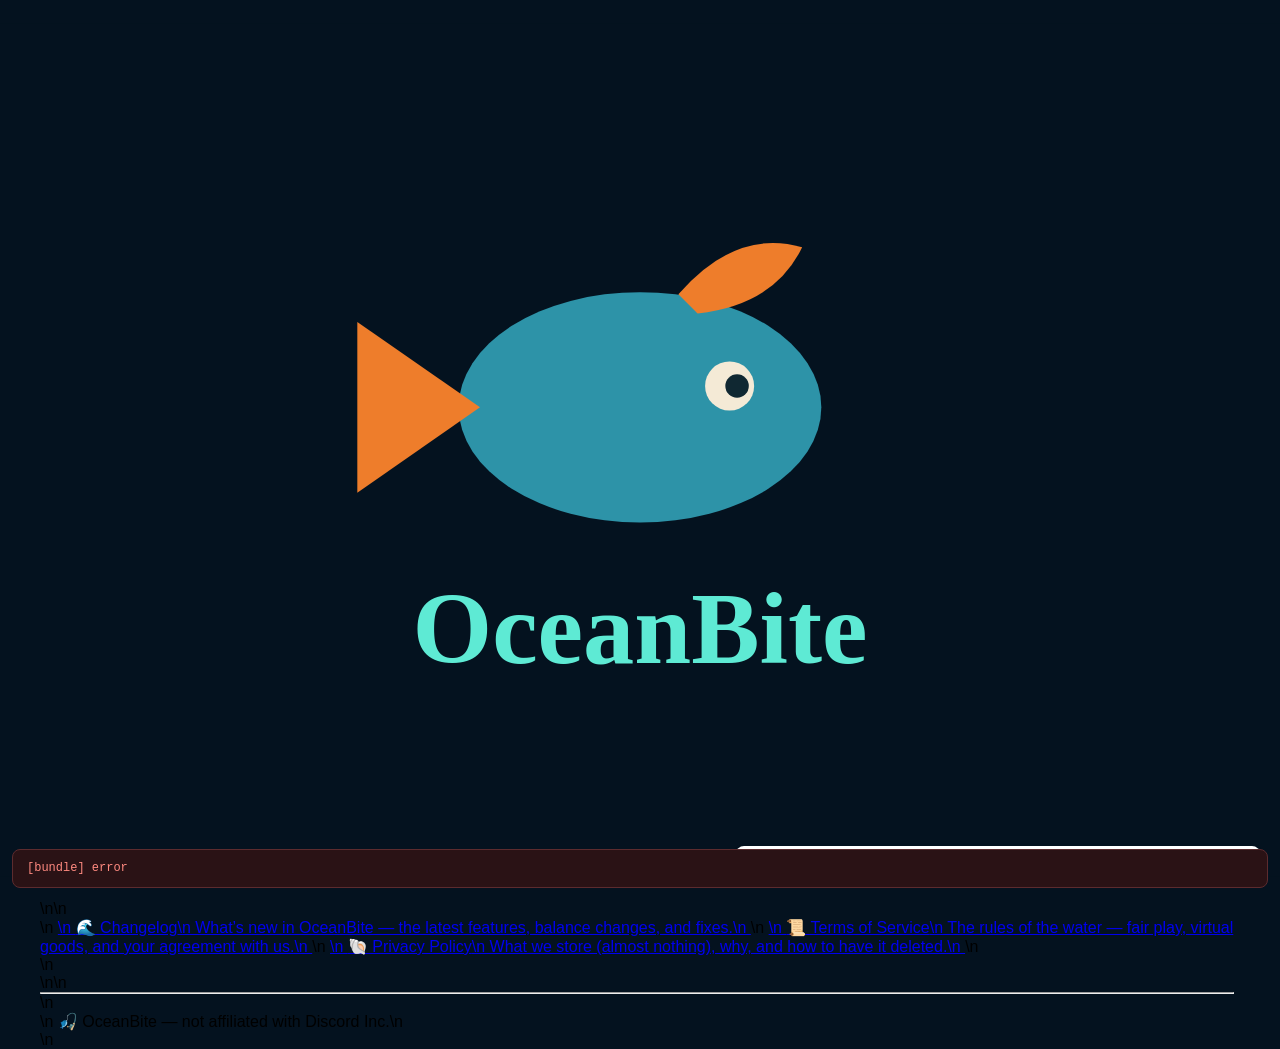
==== commit 03faa293: "docs(site): add changelog page and link it from nav, homepage & sitemap Mirror the new user-visible " ====
--- a/index.html
+++ b/index.html
@@ -180,7 +180,7 @@
   </script>
 
   <script type="__bundler/template">
-"<!DOCTYPE html>\n<html lang=\"en\"><head>\n  <meta charset=\"UTF-8\">\n  <meta name=\"viewport\" content=\"width=device-width, initial-scale=1.0\">\n  <title>OceanBite — a fishing game for Discord<\u002Ftitle>\n  <meta name=\"description\" content=\"OceanBite is a free fishing game bot for Discord: catch fish, hunt treasure chests, dive deep, join tournaments, and climb the leaderboards.\">\n  <link rel=\"canonical\" href=\"https://oceanbite.app/\">\n  <link rel=\"icon\" type=\"image/png\" href=\"logo.png\">\n  <!-- Open Graph -->\n  <meta property=\"og:type\" content=\"website\">\n  <meta property=\"og:title\" content=\"OceanBite \u2014 a fishing game for Discord\">\n  <meta property=\"og:description\" content=\"A fishing game bot for Discord: catch 700+ fish across 7 biomes, cook dishes, hunt bounties, explore voyages, battle bosses, join clans, and climb the leaderboards.\">\n  <meta property=\"og:url\" content=\"https://oceanbite.app/\">\n  <meta property=\"og:image\" content=\"https://oceanbite.app/logo.png\">\n  <meta property=\"og:site_name\" content=\"OceanBite\">\n  <!-- Twitter Card -->\n  <meta name=\"twitter:card\" content=\"summary\">\n  <meta name=\"twitter:title\" content=\"OceanBite \u2014 a fishing game for Discord\">\n  <meta name=\"twitter:description\" content=\"A fishing game bot for Discord: catch 700+ fish across 7 biomes, cook dishes, hunt bounties, explore voyages, battle bosses, join clans, and climb the leaderboards.\">\n  <meta name=\"twitter:image\" content=\"https://oceanbite.app/logo.png\">\n  <link rel=\"preconnect\" href=\"https://fonts.googleapis.com\">\n  <link rel=\"preconnect\" href=\"https://fonts.gstatic.com\" crossorigin=\"\">\n  <style>/* latin-ext */\n@font-face {\n  font-family: 'Atkinson Hyperlegible';\n  font-style: italic;\n  font-weight: 400;\n  font-display: swap;\n  src: url(\"dd13837e-4241-48a7-8026-4eb12f3af703\") format('woff2');\n  unicode-range: U+0100-02BA, U+02BD-02C5, U+02C7-02CC, U+02CE-02D7, U+02DD-02FF, U+0304, U+0308, U+0329, U+1D00-1DBF, U+1E00-1E9F, U+1EF2-1EFF, U+2020, U+20A0-20AB, U+20AD-20C0, U+2113, U+2C60-2C7F, U+A720-A7FF;\n}\n/* latin */\n@font-face {\n  font-family: 'Atkinson Hyperlegible';\n  font-style: italic;\n  font-weight: 400;\n  font-display: swap;\n  src: url(\"99c40ef2-8ed7-417f-b18a-6e09400b8bfb\") format('woff2');\n  unicode-range: U+0000-00FF, U+0131, U+0152-0153, U+02BB-02BC, U+02C6, U+02DA, U+02DC, U+0304, U+0308, U+0329, U+2000-206F, U+20AC, U+2122, U+2191, U+2193, U+2212, U+2215, U+FEFF, U+FFFD;\n}\n/* latin-ext */\n@font-face {\n  font-family: 'Atkinson Hyperlegible';\n  font-style: normal;\n  font-weight: 400;\n  font-display: swap;\n  src: url(\"937ca795-6fd1-46e0-962d-6ffce76f8d15\") format('woff2');\n  unicode-range: U+0100-02BA, U+02BD-02C5, U+02C7-02CC, U+02CE-02D7, U+02DD-02FF, U+0304, U+0308, U+0329, U+1D00-1DBF, U+1E00-1E9F, U+1EF2-1EFF, U+2020, U+20A0-20AB, U+20AD-20C0, U+2113, U+2C60-2C7F, U+A720-A7FF;\n}\n/* latin */\n@font-face {\n  font-family: 'Atkinson Hyperlegible';\n  font-style: normal;\n  font-weight: 400;\n  font-display: swap;\n  src: url(\"4947d287-4490-489f-a8e2-1a0d7a0560c3\") format('woff2');\n  unicode-range: U+0000-00FF, U+0131, U+0152-0153, U+02BB-02BC, U+02C6, U+02DA, U+02DC, U+0304, U+0308, U+0329, U+2000-206F, U+20AC, U+2122, U+2191, U+2193, U+2212, U+2215, U+FEFF, U+FFFD;\n}\n/* latin-ext */\n@font-face {\n  font-family: 'Atkinson Hyperlegible';\n  font-style: normal;\n  font-weight: 700;\n  font-display: swap;\n  src: url(\"08ff1594-c24b-485d-a985-3cba47b8a859\") format('woff2');\n  unicode-range: U+0100-02BA, U+02BD-02C5, U+02C7-02CC, U+02CE-02D7, U+02DD-02FF, U+0304, U+0308, U+0329, U+1D00-1DBF, U+1E00-1E9F, U+1EF2-1EFF, U+2020, U+20A0-20AB, U+20AD-20C0, U+2113, U+2C60-2C7F, U+A720-A7FF;\n}\n/* latin */\n@font-face {\n  font-family: 'Atkinson Hyperlegible';\n  font-style: normal;\n  font-weight: 700;\n  font-display: swap;\n  src: url(\"3933118b-8692-497a-9120-20fc1ddf1be1\") format('woff2');\n  unicode-range: U+0000-00FF, U+0131, U+0152-0153, U+02BB-02BC, U+02C6, U+02DA, U+02DC, U+0304, U+0308, U+0329, U+2000-206F, U+20AC, U+2122, U+2191, U+2193, U+2212, U+2215, U+FEFF, U+FFFD;\n}\n/* vietnamese */\n@font-face {\n  font-family: 'Fraunces';\n  font-style: normal;\n  font-weight: 400;\n  font-display: swap;\n  src: url(\"c8c19df1-1b0d-4c02-9956-2d59fed8ff05\") format('woff2');\n  unicode-range: U+0102-0103, U+0110-0111, U+0128-0129, U+0168-0169, U+01A0-01A1, U+01AF-01B0, U+0300-0301, U+0303-0304, U+0308-0309, U+0323, U+0329, U+1EA0-1EF9, U+20AB;\n}\n/* latin-ext */\n@font-face {\n  font-family: 'Fraunces';\n  font-style: normal;\n  font-weight: 400;\n  font-display: swap;\n  src: url(\"b6a2034e-0c70-41dc-bf98-f5ec03125060\") format('woff2');\n  unicode-range: U+0100-02BA, U+02BD-02C5, U+02C7-02CC, U+02CE-02D7, U+02DD-02FF, U+0304, U+0308, U+0329, U+1D00-1DBF, U+1E00-1E9F, U+1EF2-1EFF, U+2020, U+20A0-20AB, U+20AD-20C0, U+2113, U+2C60-2C7F, U+A720-A7FF;\n}\n/* latin */\n@font-face {\n  font-family: 'Fraunces';\n  font-style: normal;\n  font-weight: 400;\n  font-display: swap;\n  src: url(\"d21ce664-3d86-43ac-876b-8c3efcf424cc\") format('woff2');\n  unicode-range: U+0000-00FF, U+0131, U+0152-0153, U+02BB-02BC, U+02C6, U+02DA, U+02DC, U+0304, U+0308, U+0329, U+2000-206F, U+20AC, U+2122, U+2191, U+2193, U+2212, U+2215, U+FEFF, U+FFFD;\n}\n/* vietnamese */\n@font-face {\n  font-family: 'Fraunces';\n  font-style: normal;\n  font-weight: 600;\n  font-display: swap;\n  src: url(\"c8c19df1-1b0d-4c02-9956-2d59fed8ff05\") format('woff2');\n  unicode-range: U+0102-0103, U+0110-0111, U+0128-0129, U+0168-0169, U+01A0-01A1, U+01AF-01B0, U+0300-0301, U+0303-0304, U+0308-0309, U+0323, U+0329, U+1EA0-1EF9, U+20AB;\n}\n/* latin-ext */\n@font-face {\n  font-family: 'Fraunces';\n  font-style: normal;\n  font-weight: 600;\n  font-display: swap;\n  src: url(\"b6a2034e-0c70-41dc-bf98-f5ec03125060\") format('woff2');\n  unicode-range: U+0100-02BA, U+02BD-02C5, U+02C7-02CC, U+02CE-02D7, U+02DD-02FF, U+0304, U+0308, U+0329, U+1D00-1DBF, U+1E00-1E9F, U+1EF2-1EFF, U+2020, U+20A0-20AB, U+20AD-20C0, U+2113, U+2C60-2C7F, U+A720-A7FF;\n}\n/* latin */\n@font-face {\n  font-family: 'Fraunces';\n  font-style: normal;\n  font-weight: 600;\n  font-display: swap;\n  src: url(\"d21ce664-3d86-43ac-876b-8c3efcf424cc\") format('woff2');\n  unicode-range: U+0000-00FF, U+0131, U+0152-0153, U+02BB-02BC, U+02C6, U+02DA, U+02DC, U+0304, U+0308, U+0329, U+2000-206F, U+20AC, U+2122, U+2191, U+2193, U+2212, U+2215, U+FEFF, U+FFFD;\n}\n/* vietnamese */\n@font-face {\n  font-family: 'Fraunces';\n  font-style: normal;\n  font-weight: 700;\n  font-display: swap;\n  src: url(\"c8c19df1-1b0d-4c02-9956-2d59fed8ff05\") format('woff2');\n  unicode-range: U+0102-0103, U+0110-0111, U+0128-0129, U+0168-0169, U+01A0-01A1, U+01AF-01B0, U+0300-0301, U+0303-0304, U+0308-0309, U+0323, U+0329, U+1EA0-1EF9, U+20AB;\n}\n/* latin-ext */\n@font-face {\n  font-family: 'Fraunces';\n  font-style: normal;\n  font-weight: 700;\n  font-display: swap;\n  src: url(\"b6a2034e-0c70-41dc-bf98-f5ec03125060\") format('woff2');\n  unicode-range: U+0100-02BA, U+02BD-02C5, U+02C7-02CC, U+02CE-02D7, U+02DD-02FF, U+0304, U+0308, U+0329, U+1D00-1DBF, U+1E00-1E9F, U+1EF2-1EFF, U+2020, U+20A0-20AB, U+20AD-20C0, U+2113, U+2C60-2C7F, U+A720-A7FF;\n}\n/* latin */\n@font-face {\n  font-family: 'Fraunces';\n  font-style: normal;\n  font-weight: 700;\n  font-display: swap;\n  src: url(\"d21ce664-3d86-43ac-876b-8c3efcf424cc\") format('woff2');\n  unicode-range: U+0000-00FF, U+0131, U+0152-0153, U+02BB-02BC, U+02C6, U+02DA, U+02DC, U+0304, U+0308, U+0329, U+2000-206F, U+20AC, U+2122, U+2191, U+2193, U+2212, U+2215, U+FEFF, U+FFFD;\n}\n<\u002Fstyle>\n  <style>/* OceanBite legal pages — \"abyssal ledger\" theme */\r\n:root {\r\n  --abyss: #04121f;\r\n  --deep: #082338;\r\n  --mid: #0d3350;\r\n  --ink: #dcebf5;\r\n  --ink-dim: #8fb3c7;\r\n  --foam: #5eead4;\r\n  --foam-dim: #2dd4bf33;\r\n  --gold: #f4c45c;\r\n  --card: #07203399;\r\n  --line: #1d4a6b;\r\n}\r\n\r\n* { box-sizing: border-box; }\r\n\r\nhtml { scroll-behavior: smooth; }\r\n\r\nbody {\r\n  margin: 0;\r\n  font-family: 'Atkinson Hyperlegible', Georgia, serif;\r\n  font-size: 1.0625rem;\r\n  line-height: 1.75;\r\n  color: var(--ink);\r\n  background:\r\n    radial-gradient(1200px 600px at 80% -10%, #11486b66, transparent 60%),\r\n    radial-gradient(900px 500px at -10% 30%, #0a3a5a55, transparent 55%),\r\n    linear-gradient(180deg, var(--deep) 0%, var(--abyss) 45%, #020a12 100%);\r\n  background-attachment: fixed;\r\n  min-height: 100vh;\r\n}\r\n\r\n/* faint drifting bubbles */\r\nbody::before {\r\n  content: '';\r\n  position: fixed;\r\n  inset: 0;\r\n  pointer-events: none;\r\n  background-image:\r\n    radial-gradient(2px 2px at 12% 85%, #5eead422, transparent),\r\n    radial-gradient(3px 3px at 28% 40%, #5eead41a, transparent),\r\n    radial-gradient(2px 2px at 55% 70%, #dcebf51e, transparent),\r\n    radial-gradient(2px 2px at 71% 25%, #5eead41f, transparent),\r\n    radial-gradient(3px 3px at 88% 60%, #dcebf516, transparent);\r\n  background-size: 100% 100%;\r\n  animation: drift 26s linear infinite alternate;\r\n}\r\n\r\n@keyframes drift {\r\n  from { transform: translateY(12px); }\r\n  to { transform: translateY(-12px); }\r\n}\r\n\r\n.wrap {\r\n  max-width: 46rem;\r\n  margin: 0 auto;\r\n  padding: 3.5rem 1.5rem 5rem;\r\n  position: relative;\r\n}\r\n\r\nheader.masthead {\r\n  text-align: center;\r\n  margin-bottom: 3rem;\r\n  animation: surface 0.9s ease-out both;\r\n}\r\n\r\n@keyframes surface {\r\n  from { opacity: 0; transform: translateY(18px); }\r\n  to { opacity: 1; transform: none; }\r\n}\r\n\r\n.crest {\r\n  font-size: 2.6rem;\r\n  display: block;\r\n  filter: drop-shadow(0 0 18px var(--foam-dim));\r\n}\r\n\r\n.brand {\r\n  font-family: 'Fraunces', Georgia, serif;\r\n  font-weight: 700;\r\n  letter-spacing: 0.18em;\r\n  text-transform: uppercase;\r\n  font-size: 0.85rem;\r\n  color: var(--foam);\r\n  margin: 0.75rem 0 0.25rem;\r\n}\r\n\r\nh1 {\r\n  font-family: 'Fraunces', Georgia, serif;\r\n  font-size: clamp(2.1rem, 6vw, 3.1rem);\r\n  font-weight: 600;\r\n  line-height: 1.15;\r\n  margin: 0.2rem 0 0.6rem;\r\n  color: #f3fafd;\r\n}\r\n\r\n.effective {\r\n  color: var(--ink-dim);\r\n  font-size: 0.95rem;\r\n  font-style: italic;\r\n}\r\n\r\n.wave-rule {\r\n  border: none;\r\n  height: 14px;\r\n  margin: 2.6rem auto;\r\n  width: 180px;\r\n  background: radial-gradient(circle at 8px -4px, transparent 9px, var(--line) 10px, transparent 11px);\r\n  background-size: 16px 14px;\r\n  background-repeat: repeat-x;\r\n  opacity: 0.8;\r\n}\r\n\r\nmain section {\r\n  background: var(--card);\r\n  border: 1px solid var(--line);\r\n  border-radius: 14px;\r\n  padding: 1.6rem 1.8rem;\r\n  margin-bottom: 1.4rem;\r\n  backdrop-filter: blur(4px);\r\n  animation: surface 0.9s ease-out both;\r\n}\r\n\r\nmain section:nth-of-type(2) { animation-delay: 0.06s; }\r\nmain section:nth-of-type(3) { animation-delay: 0.12s; }\r\nmain section:nth-of-type(4) { animation-delay: 0.18s; }\r\nmain section:nth-of-type(5) { animation-delay: 0.24s; }\r\n\r\nh2 {\r\n  font-family: 'Fraunces', Georgia, serif;\r\n  font-weight: 600;\r\n  font-size: 1.35rem;\r\n  margin: 0 0 0.6rem;\r\n  color: var(--foam);\r\n  display: flex;\r\n  align-items: baseline;\r\n  gap: 0.6rem;\r\n}\r\n\r\nh2 .num {\r\n  font-size: 0.8rem;\r\n  letter-spacing: 0.12em;\r\n  color: var(--gold);\r\n  font-family: 'Atkinson Hyperlegible', sans-serif;\r\n}\r\n\r\np { margin: 0.7rem 0; }\r\n\r\nul { padding-left: 1.3rem; margin: 0.7rem 0; }\r\nli { margin: 0.35rem 0; }\r\nli::marker { color: var(--foam); }\r\n\r\na { color: var(--foam); text-decoration-color: var(--foam-dim); text-underline-offset: 3px; }\r\na:hover { color: #aef5e8; }\r\n\r\nstrong { color: #f3fafd; }\r\n\r\n.note {\r\n  border-left: 3px solid var(--gold);\r\n  padding: 0.15rem 0 0.15rem 1rem;\r\n  color: var(--ink-dim);\r\n  font-size: 0.97rem;\r\n}\r\n\r\nfooter {\r\n  margin-top: 3rem;\r\n  text-align: center;\r\n  color: var(--ink-dim);\r\n  font-size: 0.92rem;\r\n}\r\n\r\nfooter nav { margin-bottom: 0.6rem; }\r\nfooter nav a { margin: 0 0.7rem; }\r\n\r\n/* landing page cards */\r\n.doc-links {\r\n  display: grid;\r\n  grid-template-columns: 1fr 1fr;\r\n  gap: 1.2rem;\r\n  margin-top: 2.2rem;\r\n}\r\n\r\n@media (max-width: 540px) { .doc-links { grid-template-columns: 1fr; } }\r\n\r\n.doc-links a {\r\n  display: block;\r\n  background: var(--card);\r\n  border: 1px solid var(--line);\r\n  border-radius: 14px;\r\n  padding: 1.5rem;\r\n  text-decoration: none;\r\n  color: var(--ink);\r\n  transition: transform 0.18s ease, border-color 0.18s ease, box-shadow 0.18s ease;\r\n}\r\n\r\n.doc-links a:hover {\r\n  transform: translateY(-3px);\r\n  border-color: var(--foam);\r\n  box-shadow: 0 12px 32px -16px var(--foam-dim);\r\n}\r\n\r\n.doc-links .doc-title {\r\n  font-family: 'Fraunces', Georgia, serif;\r\n  font-size: 1.25rem;\r\n  color: var(--foam);\r\n  display: block;\r\n  margin-bottom: 0.35rem;\r\n}\r\n<\u002Fstyle>\n  \n  <style>\n    /* wider page column so the reel reads bigger */\n    .wrap { max-width: 60rem; }\n    img.crest {\n      display: block;\n      margin: 0 auto;\n      width: auto;\n      height: 9.2rem;\n      object-fit: contain;\n      filter: drop-shadow(0 6px 18px rgba(0,0,0,0.45)) drop-shadow(0 0 18px var(--foam-dim));\n    }\n    /* ── Reel hero — widescreen launch animation ─────────────────────────── */\n    .reel {\n      display: flex;\n      flex-direction: column;\n      align-items: center;\n      margin: 0.5rem auto 3rem;\n      animation: surface 0.9s ease-out 0.1s both;\n    }\n    .reel-screen-frame {\n      position: relative;\n      width: 100%;\n      aspect-ratio: 16 / 9;\n      border-radius: 16px;\n      padding: 0;\n      background: #06202f;\n      box-shadow:\n        0 0 0 1px var(--line),\n        0 24px 60px -22px #000,\n        0 0 50px -12px var(--foam-dim);\n    }\n    .reel-screen {\n      position: relative;\n      width: 100%;\n      height: 100%;\n      border-radius: 16px;\n      overflow: hidden;\n      background: #062430;\n    }\n    .reel-screen iframe {\n      position: absolute;\n      inset: 0;\n      width: 100%;\n      height: 100%;\n      border: 0;\n      display: block;\n    }\n    .reel-cap {\n      margin-top: 1.25rem;\n      font-family: 'Fraunces', Georgia, serif;\n      font-size: 0.82rem;\n      letter-spacing: 0.16em;\n      text-transform: uppercase;\n      color: var(--foam);\n    }\n    .reel-cap .dot { color: var(--gold); margin: 0 0.45rem; }\n  <\u002Fstyle>\n\n  <script type=\"application/ld+json\">\n  {\n    \"@context\": \"https://schema.org\",\n    \"@type\": \"WebSite\",\n    \"name\": \"OceanBite\",\n    \"url\": \"https://oceanbite.app/\",\n    \"description\": \"A fishing game bot for Discord.\",\n    \"about\": {\n      \"@type\": \"SoftwareApplication\",\n      \"name\": \"OceanBite\",\n      \"applicationCategory\": \"GameApplication\",\n      \"operatingSystem\": \"Discord\",\n      \"description\": \"Catch 700+ fish across 7 biomes, cook dishes, hunt bounties, explore voyages, battle bosses, join clans, and climb the leaderboards.\",\n      \"image\": \"https://oceanbite.app/logo.png\",\n      \"offers\": { \"@type\": \"Offer\", \"price\": \"0\", \"priceCurrency\": \"USD\" }\n    }\n  }\n  <\u002Fscript>\n<\u002Fhead>\n<body>\n  \n  <div class=\"wrap\">\n    <header class=\"masthead\">\n      <img class=\"crest\" src=\"70a787b3-a78d-4179-ad07-a8d3d4d4a296\" alt=\"OceanBite\">\n      <p class=\"brand\">OceanBite<\u002Fp>\n      <h1>A fishing game,<br>right inside Discord.<\u002Fh1>\n      <p class=\"effective\">Catch 700 fish across 7 biomes · treasure chests · deep dives · tournaments · clans · seasonal events<\u002Fp>\n    <\u002Fheader>\n\n    <div class=\"reel\">\n      <div class=\"reel-screen-frame\">\n        <div class=\"reel-screen\">\n          <iframe id=\"reel-frame\" title=\"OceanBite launch reel\" loading=\"lazy\" scrolling=\"no\"><\u002Fiframe>\n        <\u002Fdiv>\n      <\u002Fdiv>\n      <p class=\"reel-cap\">Cast <span class=\"dot\">·<\u002Fspan> Catch <span class=\"dot\">·<\u002Fspan> Conquer the seven seas<\u002Fp>\n    <\u002Fdiv>\n\n    <main>\n      <section>\n        <h2>⚓ How to play<\u002Fh2>\n        <p>Add OceanBite to your server, type <strong>/menu<\u002Fstrong> once, and play the entire game with buttons and dropdowns — cast your line, sell your haul, upgrade your gear, and race your friends up the leaderboards.<\u002Fp>\n        <p><a href=\"features.html\">See all features and slash commands \u2192<\u002Fa><\u002Fp>\n      <\u002Fsection>\n\n      <section>\n        <h2>🚀 Get started<\u002Fh2>\n        <p>Ready to fish? Pick whichever option suits you:<\u002Fp>\n        <ul>\n          <li><strong><a href=\"https://discord.com/oauth2/authorize?client_id=1514702502283444325&scope=bot%20applications.commands&permissions=360777600016\">Add OceanBite to your server<\u002Fa><\u002Fstrong> — invite the bot with all the permissions it needs and start playing in your own community.<\u002Fli>\n          <li><strong><a href=\"https://discord.gg/uJGEBRnJa2\">Join the official Discord<\u002Fa><\u002Fstrong> — jump straight in, meet other anglers, and try every feature right away.<\u002Fli>\n        <\u002Ful>\n      <\u002Fsection>\n\n      <div class=\"doc-links\">\n        <a href=\"terms.html\">\n          <span class=\"doc-title\">📜 Terms of Service<\u002Fspan>\n          The rules of the water — fair play, virtual goods, and your agreement with us.\n        <\u002Fa>\n        <a href=\"privacy.html\">\n          <span class=\"doc-title\">🐚 Privacy Policy<\u002Fspan>\n          What we store (almost nothing), why, and how to have it deleted.\n        <\u002Fa>\n      <\u002Fdiv>\n    <\u002Fmain>\n\n    <hr class=\"wave-rule\">\n    <footer>\n      🎣 OceanBite — not affiliated with Discord Inc.\n    <\u002Ffooter>\n  <\u002Fdiv>\n  <script>\n    (function () {\n      var f = document.getElementById('reel-frame');\n      var r = window.__resources && window.__resources.reelHtml;\n      if (f && r) { f.src = r; }\n    })();\n  <\u002Fscript>\n\n\n<\u002Fbody><\u002Fhtml>"
+"<!DOCTYPE html>\n<html lang=\"en\"><head>\n  <meta charset=\"UTF-8\">\n  <meta name=\"viewport\" content=\"width=device-width, initial-scale=1.0\">\n  <title>OceanBite — a fishing game for Discord</title>\n  <meta name=\"description\" content=\"OceanBite is a free fishing game bot for Discord: catch fish, hunt treasure chests, dive deep, join tournaments, and climb the leaderboards.\">\n  <link rel=\"canonical\" href=\"https://oceanbite.app/\">\n  <link rel=\"icon\" type=\"image/png\" href=\"logo.png\">\n  <!-- Open Graph -->\n  <meta property=\"og:type\" content=\"website\">\n  <meta property=\"og:title\" content=\"OceanBite — a fishing game for Discord\">\n  <meta property=\"og:description\" content=\"A fishing game bot for Discord: catch 700+ fish across 7 biomes, cook dishes, hunt bounties, explore voyages, battle bosses, join clans, and climb the leaderboards.\">\n  <meta property=\"og:url\" content=\"https://oceanbite.app/\">\n  <meta property=\"og:image\" content=\"https://oceanbite.app/logo.png\">\n  <meta property=\"og:site_name\" content=\"OceanBite\">\n  <!-- Twitter Card -->\n  <meta name=\"twitter:card\" content=\"summary\">\n  <meta name=\"twitter:title\" content=\"OceanBite — a fishing game for Discord\">\n  <meta name=\"twitter:description\" content=\"A fishing game bot for Discord: catch 700+ fish across 7 biomes, cook dishes, hunt bounties, explore voyages, battle bosses, join clans, and climb the leaderboards.\">\n  <meta name=\"twitter:image\" content=\"https://oceanbite.app/logo.png\">\n  <link rel=\"preconnect\" href=\"https://fonts.googleapis.com\">\n  <link rel=\"preconnect\" href=\"https://fonts.gstatic.com\" crossorigin=\"\">\n  <style>/* latin-ext */\n@font-face {\n  font-family: 'Atkinson Hyperlegible';\n  font-style: italic;\n  font-weight: 400;\n  font-display: swap;\n  src: url(\"dd13837e-4241-48a7-8026-4eb12f3af703\") format('woff2');\n  unicode-range: U+0100-02BA, U+02BD-02C5, U+02C7-02CC, U+02CE-02D7, U+02DD-02FF, U+0304, U+0308, U+0329, U+1D00-1DBF, U+1E00-1E9F, U+1EF2-1EFF, U+2020, U+20A0-20AB, U+20AD-20C0, U+2113, U+2C60-2C7F, U+A720-A7FF;\n}\n/* latin */\n@font-face {\n  font-family: 'Atkinson Hyperlegible';\n  font-style: italic;\n  font-weight: 400;\n  font-display: swap;\n  src: url(\"99c40ef2-8ed7-417f-b18a-6e09400b8bfb\") format('woff2');\n  unicode-range: U+0000-00FF, U+0131, U+0152-0153, U+02BB-02BC, U+02C6, U+02DA, U+02DC, U+0304, U+0308, U+0329, U+2000-206F, U+20AC, U+2122, U+2191, U+2193, U+2212, U+2215, U+FEFF, U+FFFD;\n}\n/* latin-ext */\n@font-face {\n  font-family: 'Atkinson Hyperlegible';\n  font-style: normal;\n  font-weight: 400;\n  font-display: swap;\n  src: url(\"937ca795-6fd1-46e0-962d-6ffce76f8d15\") format('woff2');\n  unicode-range: U+0100-02BA, U+02BD-02C5, U+02C7-02CC, U+02CE-02D7, U+02DD-02FF, U+0304, U+0308, U+0329, U+1D00-1DBF, U+1E00-1E9F, U+1EF2-1EFF, U+2020, U+20A0-20AB, U+20AD-20C0, U+2113, U+2C60-2C7F, U+A720-A7FF;\n}\n/* latin */\n@font-face {\n  font-family: 'Atkinson Hyperlegible';\n  font-style: normal;\n  font-weight: 400;\n  font-display: swap;\n  src: url(\"4947d287-4490-489f-a8e2-1a0d7a0560c3\") format('woff2');\n  unicode-range: U+0000-00FF, U+0131, U+0152-0153, U+02BB-02BC, U+02C6, U+02DA, U+02DC, U+0304, U+0308, U+0329, U+2000-206F, U+20AC, U+2122, U+2191, U+2193, U+2212, U+2215, U+FEFF, U+FFFD;\n}\n/* latin-ext */\n@font-face {\n  font-family: 'Atkinson Hyperlegible';\n  font-style: normal;\n  font-weight: 700;\n  font-display: swap;\n  src: url(\"08ff1594-c24b-485d-a985-3cba47b8a859\") format('woff2');\n  unicode-range: U+0100-02BA, U+02BD-02C5, U+02C7-02CC, U+02CE-02D7, U+02DD-02FF, U+0304, U+0308, U+0329, U+1D00-1DBF, U+1E00-1E9F, U+1EF2-1EFF, U+2020, U+20A0-20AB, U+20AD-20C0, U+2113, U+2C60-2C7F, U+A720-A7FF;\n}\n/* latin */\n@font-face {\n  font-family: 'Atkinson Hyperlegible';\n  font-style: normal;\n  font-weight: 700;\n  font-display: swap;\n  src: url(\"3933118b-8692-497a-9120-20fc1ddf1be1\") format('woff2');\n  unicode-range: U+0000-00FF, U+0131, U+0152-0153, U+02BB-02BC, U+02C6, U+02DA, U+02DC, U+0304, U+0308, U+0329, U+2000-206F, U+20AC, U+2122, U+2191, U+2193, U+2212, U+2215, U+FEFF, U+FFFD;\n}\n/* vietnamese */\n@font-face {\n  font-family: 'Fraunces';\n  font-style: normal;\n  font-weight: 400;\n  font-display: swap;\n  src: url(\"c8c19df1-1b0d-4c02-9956-2d59fed8ff05\") format('woff2');\n  unicode-range: U+0102-0103, U+0110-0111, U+0128-0129, U+0168-0169, U+01A0-01A1, U+01AF-01B0, U+0300-0301, U+0303-0304, U+0308-0309, U+0323, U+0329, U+1EA0-1EF9, U+20AB;\n}\n/* latin-ext */\n@font-face {\n  font-family: 'Fraunces';\n  font-style: normal;\n  font-weight: 400;\n  font-display: swap;\n  src: url(\"b6a2034e-0c70-41dc-bf98-f5ec03125060\") format('woff2');\n  unicode-range: U+0100-02BA, U+02BD-02C5, U+02C7-02CC, U+02CE-02D7, U+02DD-02FF, U+0304, U+0308, U+0329, U+1D00-1DBF, U+1E00-1E9F, U+1EF2-1EFF, U+2020, U+20A0-20AB, U+20AD-20C0, U+2113, U+2C60-2C7F, U+A720-A7FF;\n}\n/* latin */\n@font-face {\n  font-family: 'Fraunces';\n  font-style: normal;\n  font-weight: 400;\n  font-display: swap;\n  src: url(\"d21ce664-3d86-43ac-876b-8c3efcf424cc\") format('woff2');\n  unicode-range: U+0000-00FF, U+0131, U+0152-0153, U+02BB-02BC, U+02C6, U+02DA, U+02DC, U+0304, U+0308, U+0329, U+2000-206F, U+20AC, U+2122, U+2191, U+2193, U+2212, U+2215, U+FEFF, U+FFFD;\n}\n/* vietnamese */\n@font-face {\n  font-family: 'Fraunces';\n  font-style: normal;\n  font-weight: 600;\n  font-display: swap;\n  src: url(\"c8c19df1-1b0d-4c02-9956-2d59fed8ff05\") format('woff2');\n  unicode-range: U+0102-0103, U+0110-0111, U+0128-0129, U+0168-0169, U+01A0-01A1, U+01AF-01B0, U+0300-0301, U+0303-0304, U+0308-0309, U+0323, U+0329, U+1EA0-1EF9, U+20AB;\n}\n/* latin-ext */\n@font-face {\n  font-family: 'Fraunces';\n  font-style: normal;\n  font-weight: 600;\n  font-display: swap;\n  src: url(\"b6a2034e-0c70-41dc-bf98-f5ec03125060\") format('woff2');\n  unicode-range: U+0100-02BA, U+02BD-02C5, U+02C7-02CC, U+02CE-02D7, U+02DD-02FF, U+0304, U+0308, U+0329, U+1D00-1DBF, U+1E00-1E9F, U+1EF2-1EFF, U+2020, U+20A0-20AB, U+20AD-20C0, U+2113, U+2C60-2C7F, U+A720-A7FF;\n}\n/* latin */\n@font-face {\n  font-family: 'Fraunces';\n  font-style: normal;\n  font-weight: 600;\n  font-display: swap;\n  src: url(\"d21ce664-3d86-43ac-876b-8c3efcf424cc\") format('woff2');\n  unicode-range: U+0000-00FF, U+0131, U+0152-0153, U+02BB-02BC, U+02C6, U+02DA, U+02DC, U+0304, U+0308, U+0329, U+2000-206F, U+20AC, U+2122, U+2191, U+2193, U+2212, U+2215, U+FEFF, U+FFFD;\n}\n/* vietnamese */\n@font-face {\n  font-family: 'Fraunces';\n  font-style: normal;\n  font-weight: 700;\n  font-display: swap;\n  src: url(\"c8c19df1-1b0d-4c02-9956-2d59fed8ff05\") format('woff2');\n  unicode-range: U+0102-0103, U+0110-0111, U+0128-0129, U+0168-0169, U+01A0-01A1, U+01AF-01B0, U+0300-0301, U+0303-0304, U+0308-0309, U+0323, U+0329, U+1EA0-1EF9, U+20AB;\n}\n/* latin-ext */\n@font-face {\n  font-family: 'Fraunces';\n  font-style: normal;\n  font-weight: 700;\n  font-display: swap;\n  src: url(\"b6a2034e-0c70-41dc-bf98-f5ec03125060\") format('woff2');\n  unicode-range: U+0100-02BA, U+02BD-02C5, U+02C7-02CC, U+02CE-02D7, U+02DD-02FF, U+0304, U+0308, U+0329, U+1D00-1DBF, U+1E00-1E9F, U+1EF2-1EFF, U+2020, U+20A0-20AB, U+20AD-20C0, U+2113, U+2C60-2C7F, U+A720-A7FF;\n}\n/* latin */\n@font-face {\n  font-family: 'Fraunces';\n  font-style: normal;\n  font-weight: 700;\n  font-display: swap;\n  src: url(\"d21ce664-3d86-43ac-876b-8c3efcf424cc\") format('woff2');\n  unicode-range: U+0000-00FF, U+0131, U+0152-0153, U+02BB-02BC, U+02C6, U+02DA, U+02DC, U+0304, U+0308, U+0329, U+2000-206F, U+20AC, U+2122, U+2191, U+2193, U+2212, U+2215, U+FEFF, U+FFFD;\n}\n</style>\n  <style>/* OceanBite legal pages — \"abyssal ledger\" theme */\r\n:root {\r\n  --abyss: #04121f;\r\n  --deep: #082338;\r\n  --mid: #0d3350;\r\n  --ink: #dcebf5;\r\n  --ink-dim: #8fb3c7;\r\n  --foam: #5eead4;\r\n  --foam-dim: #2dd4bf33;\r\n  --gold: #f4c45c;\r\n  --card: #07203399;\r\n  --line: #1d4a6b;\r\n}\r\n\r\n* { box-sizing: border-box; }\r\n\r\nhtml { scroll-behavior: smooth; }\r\n\r\nbody {\r\n  margin: 0;\r\n  font-family: 'Atkinson Hyperlegible', Georgia, serif;\r\n  font-size: 1.0625rem;\r\n  line-height: 1.75;\r\n  color: var(--ink);\r\n  background:\r\n    radial-gradient(1200px 600px at 80% -10%, #11486b66, transparent 60%),\r\n    radial-gradient(900px 500px at -10% 30%, #0a3a5a55, transparent 55%),\r\n    linear-gradient(180deg, var(--deep) 0%, var(--abyss) 45%, #020a12 100%);\r\n  background-attachment: fixed;\r\n  min-height: 100vh;\r\n}\r\n\r\n/* faint drifting bubbles */\r\nbody::before {\r\n  content: '';\r\n  position: fixed;\r\n  inset: 0;\r\n  pointer-events: none;\r\n  background-image:\r\n    radial-gradient(2px 2px at 12% 85%, #5eead422, transparent),\r\n    radial-gradient(3px 3px at 28% 40%, #5eead41a, transparent),\r\n    radial-gradient(2px 2px at 55% 70%, #dcebf51e, transparent),\r\n    radial-gradient(2px 2px at 71% 25%, #5eead41f, transparent),\r\n    radial-gradient(3px 3px at 88% 60%, #dcebf516, transparent);\r\n  background-size: 100% 100%;\r\n  animation: drift 26s linear infinite alternate;\r\n}\r\n\r\n@keyframes drift {\r\n  from { transform: translateY(12px); }\r\n  to { transform: translateY(-12px); }\r\n}\r\n\r\n.wrap {\r\n  max-width: 46rem;\r\n  margin: 0 auto;\r\n  padding: 3.5rem 1.5rem 5rem;\r\n  position: relative;\r\n}\r\n\r\nheader.masthead {\r\n  text-align: center;\r\n  margin-bottom: 3rem;\r\n  animation: surface 0.9s ease-out both;\r\n}\r\n\r\n@keyframes surface {\r\n  from { opacity: 0; transform: translateY(18px); }\r\n  to { opacity: 1; transform: none; }\r\n}\r\n\r\n.crest {\r\n  font-size: 2.6rem;\r\n  display: block;\r\n  filter: drop-shadow(0 0 18px var(--foam-dim));\r\n}\r\n\r\n.brand {\r\n  font-family: 'Fraunces', Georgia, serif;\r\n  font-weight: 700;\r\n  letter-spacing: 0.18em;\r\n  text-transform: uppercase;\r\n  font-size: 0.85rem;\r\n  color: var(--foam);\r\n  margin: 0.75rem 0 0.25rem;\r\n}\r\n\r\nh1 {\r\n  font-family: 'Fraunces', Georgia, serif;\r\n  font-size: clamp(2.1rem, 6vw, 3.1rem);\r\n  font-weight: 600;\r\n  line-height: 1.15;\r\n  margin: 0.2rem 0 0.6rem;\r\n  color: #f3fafd;\r\n}\r\n\r\n.effective {\r\n  color: var(--ink-dim);\r\n  font-size: 0.95rem;\r\n  font-style: italic;\r\n}\r\n\r\n.wave-rule {\r\n  border: none;\r\n  height: 14px;\r\n  margin: 2.6rem auto;\r\n  width: 180px;\r\n  background: radial-gradient(circle at 8px -4px, transparent 9px, var(--line) 10px, transparent 11px);\r\n  background-size: 16px 14px;\r\n  background-repeat: repeat-x;\r\n  opacity: 0.8;\r\n}\r\n\r\nmain section {\r\n  background: var(--card);\r\n  border: 1px solid var(--line);\r\n  border-radius: 14px;\r\n  padding: 1.6rem 1.8rem;\r\n  margin-bottom: 1.4rem;\r\n  backdrop-filter: blur(4px);\r\n  animation: surface 0.9s ease-out both;\r\n}\r\n\r\nmain section:nth-of-type(2) { animation-delay: 0.06s; }\r\nmain section:nth-of-type(3) { animation-delay: 0.12s; }\r\nmain section:nth-of-type(4) { animation-delay: 0.18s; }\r\nmain section:nth-of-type(5) { animation-delay: 0.24s; }\r\n\r\nh2 {\r\n  font-family: 'Fraunces', Georgia, serif;\r\n  font-weight: 600;\r\n  font-size: 1.35rem;\r\n  margin: 0 0 0.6rem;\r\n  color: var(--foam);\r\n  display: flex;\r\n  align-items: baseline;\r\n  gap: 0.6rem;\r\n}\r\n\r\nh2 .num {\r\n  font-size: 0.8rem;\r\n  letter-spacing: 0.12em;\r\n  color: var(--gold);\r\n  font-family: 'Atkinson Hyperlegible', sans-serif;\r\n}\r\n\r\np { margin: 0.7rem 0; }\r\n\r\nul { padding-left: 1.3rem; margin: 0.7rem 0; }\r\nli { margin: 0.35rem 0; }\r\nli::marker { color: var(--foam); }\r\n\r\na { color: var(--foam); text-decoration-color: var(--foam-dim); text-underline-offset: 3px; }\r\na:hover { color: #aef5e8; }\r\n\r\nstrong { color: #f3fafd; }\r\n\r\n.note {\r\n  border-left: 3px solid var(--gold);\r\n  padding: 0.15rem 0 0.15rem 1rem;\r\n  color: var(--ink-dim);\r\n  font-size: 0.97rem;\r\n}\r\n\r\nfooter {\r\n  margin-top: 3rem;\r\n  text-align: center;\r\n  color: var(--ink-dim);\r\n  font-size: 0.92rem;\r\n}\r\n\r\nfooter nav { margin-bottom: 0.6rem; }\r\nfooter nav a { margin: 0 0.7rem; }\r\n\r\n/* landing page cards */\r\n.doc-links {\r\n  display: grid;\r\n  grid-template-columns: 1fr 1fr;\r\n  gap: 1.2rem;\r\n  margin-top: 2.2rem;\r\n}\r\n\r\n@media (max-width: 540px) { .doc-links { grid-template-columns: 1fr; } }\r\n\r\n.doc-links a {\r\n  display: block;\r\n  background: var(--card);\r\n  border: 1px solid var(--line);\r\n  border-radius: 14px;\r\n  padding: 1.5rem;\r\n  text-decoration: none;\r\n  color: var(--ink);\r\n  transition: transform 0.18s ease, border-color 0.18s ease, box-shadow 0.18s ease;\r\n}\r\n\r\n.doc-links a:hover {\r\n  transform: translateY(-3px);\r\n  border-color: var(--foam);\r\n  box-shadow: 0 12px 32px -16px var(--foam-dim);\r\n}\r\n\r\n.doc-links .doc-title {\r\n  font-family: 'Fraunces', Georgia, serif;\r\n  font-size: 1.25rem;\r\n  color: var(--foam);\r\n  display: block;\r\n  margin-bottom: 0.35rem;\r\n}\r\n</style>\n  \n  <style>\n    /* wider page column so the reel reads bigger */\n    .wrap { max-width: 60rem; }\n    img.crest {\n      display: block;\n      margin: 0 auto;\n      width: auto;\n      height: 9.2rem;\n      object-fit: contain;\n      filter: drop-shadow(0 6px 18px rgba(0,0,0,0.45)) drop-shadow(0 0 18px var(--foam-dim));\n    }\n    /* ── Reel hero — widescreen launch animation ─────────────────────────── */\n    .reel {\n      display: flex;\n      flex-direction: column;\n      align-items: center;\n      margin: 0.5rem auto 3rem;\n      animation: surface 0.9s ease-out 0.1s both;\n    }\n    .reel-screen-frame {\n      position: relative;\n      width: 100%;\n      aspect-ratio: 16 / 9;\n      border-radius: 16px;\n      padding: 0;\n      background: #06202f;\n      box-shadow:\n        0 0 0 1px var(--line),\n        0 24px 60px -22px #000,\n        0 0 50px -12px var(--foam-dim);\n    }\n    .reel-screen {\n      position: relative;\n      width: 100%;\n      height: 100%;\n      border-radius: 16px;\n      overflow: hidden;\n      background: #062430;\n    }\n    .reel-screen iframe {\n      position: absolute;\n      inset: 0;\n      width: 100%;\n      height: 100%;\n      border: 0;\n      display: block;\n    }\n    .reel-cap {\n      margin-top: 1.25rem;\n      font-family: 'Fraunces', Georgia, serif;\n      font-size: 0.82rem;\n      letter-spacing: 0.16em;\n      text-transform: uppercase;\n      color: var(--foam);\n    }\n    .reel-cap .dot { color: var(--gold); margin: 0 0.45rem; }\n  </style>\n\n  <script type=\"application/ld+json\">\n  {\n    \"@context\": \"https://schema.org\",\n    \"@type\": \"WebSite\",\n    \"name\": \"OceanBite\",\n    \"url\": \"https://oceanbite.app/\",\n    \"description\": \"A fishing game bot for Discord.\",\n    \"about\": {\n      \"@type\": \"SoftwareApplication\",\n      \"name\": \"OceanBite\",\n      \"applicationCategory\": \"GameApplication\",\n      \"operatingSystem\": \"Discord\",\n      \"description\": \"Catch 700+ fish across 7 biomes, cook dishes, hunt bounties, explore voyages, battle bosses, join clans, and climb the leaderboards.\",\n      \"image\": \"https://oceanbite.app/logo.png\",\n      \"offers\": { \"@type\": \"Offer\", \"price\": \"0\", \"priceCurrency\": \"USD\" }\n    }\n  }\n  </script>\n</head>\n<body>\n  \n  <div class=\"wrap\">\n    <header class=\"masthead\">\n      <img class=\"crest\" src=\"70a787b3-a78d-4179-ad07-a8d3d4d4a296\" alt=\"OceanBite\">\n      <p class=\"brand\">OceanBite</p>\n      <h1>A fishing game,<br>right inside Discord.</h1>\n      <p class=\"effective\">Catch 700 fish across 7 biomes · treasure chests · deep dives · tournaments · clans · seasonal events</p>\n    </header>\n\n    <div class=\"reel\">\n      <div class=\"reel-screen-frame\">\n        <div class=\"reel-screen\">\n          <iframe id=\"reel-frame\" title=\"OceanBite launch reel\" loading=\"lazy\" scrolling=\"no\"></iframe>\n        </div>\n      </div>\n      <p class=\"reel-cap\">Cast <span class=\"dot\">·</span> Catch <span class=\"dot\">·</span> Conquer the seven seas</p>\n    </div>\n\n    <main>\n      <section>\n        <h2>⚓ How to play</h2>\n        <p>Add OceanBite to your server, type <strong>/menu</strong> once, and play the entire game with buttons and dropdowns — cast your line, sell your haul, upgrade your gear, and race your friends up the leaderboards.</p>\n        <p><a href=\"features.html\">See all features and slash commands →</a></p>\n      </section>\n\n      <section>\n        <h2>🚀 Get started</h2>\n        <p>Ready to fish? Pick whichever option suits you:</p>\n        <ul>\n          <li><strong><a href=\"https://discord.com/oauth2/authorize?client_id=1514702502283444325&scope=bot%20applications.commands&permissions=360777600016\">Add OceanBite to your server</a></strong> — invite the bot with all the permissions it needs and start playing in your own community.</li>\n          <li><strong><a href=\"https://discord.gg/uJGEBRnJa2\">Join the official Discord</a></strong> — jump straight in, meet other anglers, and try every feature right away.</li>\n        </ul>\n      </section>\n\n      <div class=\"doc-links\">\n        <a href=\"changelog.html\">\n          <span class=\"doc-title\">🌊 Changelog</span>\n          What’s new in OceanBite — the latest features, balance changes, and fixes.\n        </a>\n        <a href=\"terms.html\">\n          <span class=\"doc-title\">📜 Terms of Service</span>\n          The rules of the water — fair play, virtual goods, and your agreement with us.\n        </a>\n        <a href=\"privacy.html\">\n          <span class=\"doc-title\">🐚 Privacy Policy</span>\n          What we store (almost nothing), why, and how to have it deleted.\n        </a>\n      </div>\n    </main>\n\n    <hr class=\"wave-rule\">\n    <footer>\n      🎣 OceanBite — not affiliated with Discord Inc.\n    </footer>\n  </div>\n  <script>\n    (function () {\n      var f = document.getElementById('reel-frame');\n      var r = window.__resources && window.__resources.reelHtml;\n      if (f && r) { f.src = r; }\n    })();\n  </script>\n\n\n</body></html>"
   </script>
 </body>
 </html>
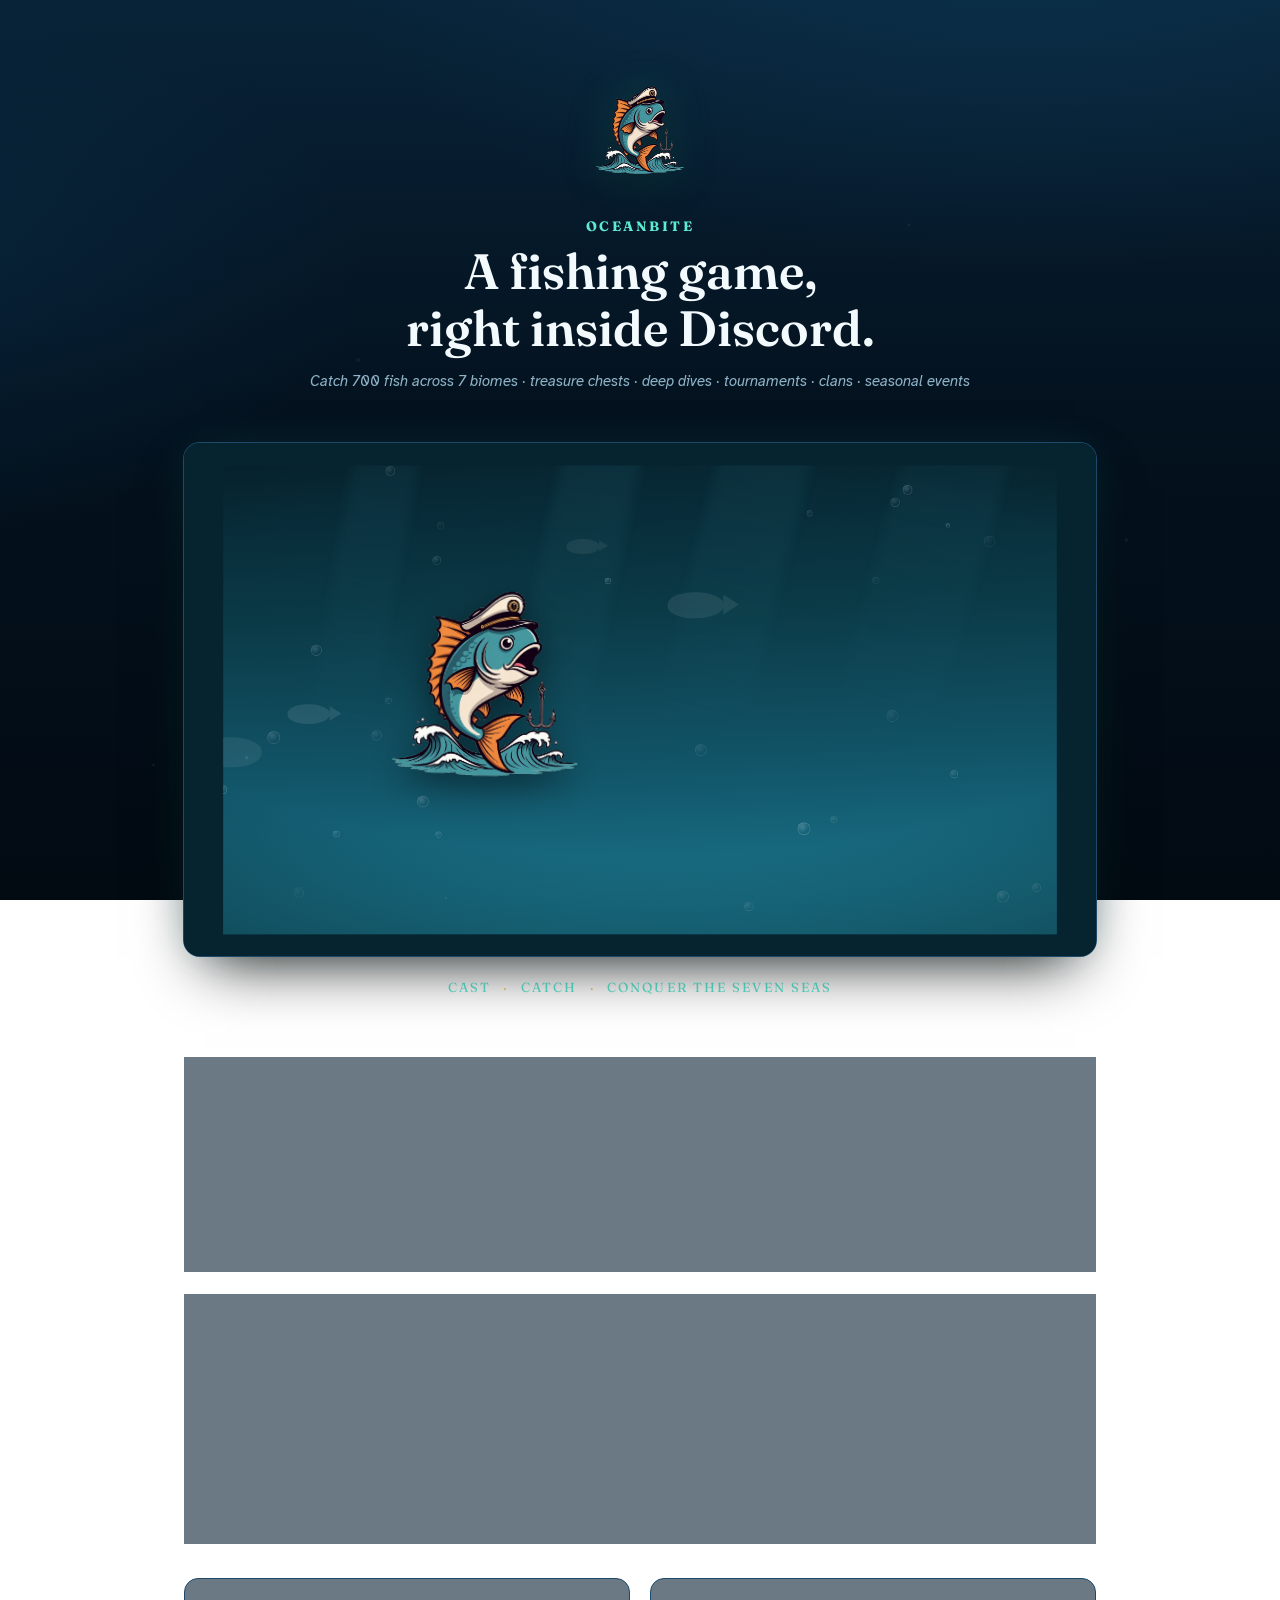
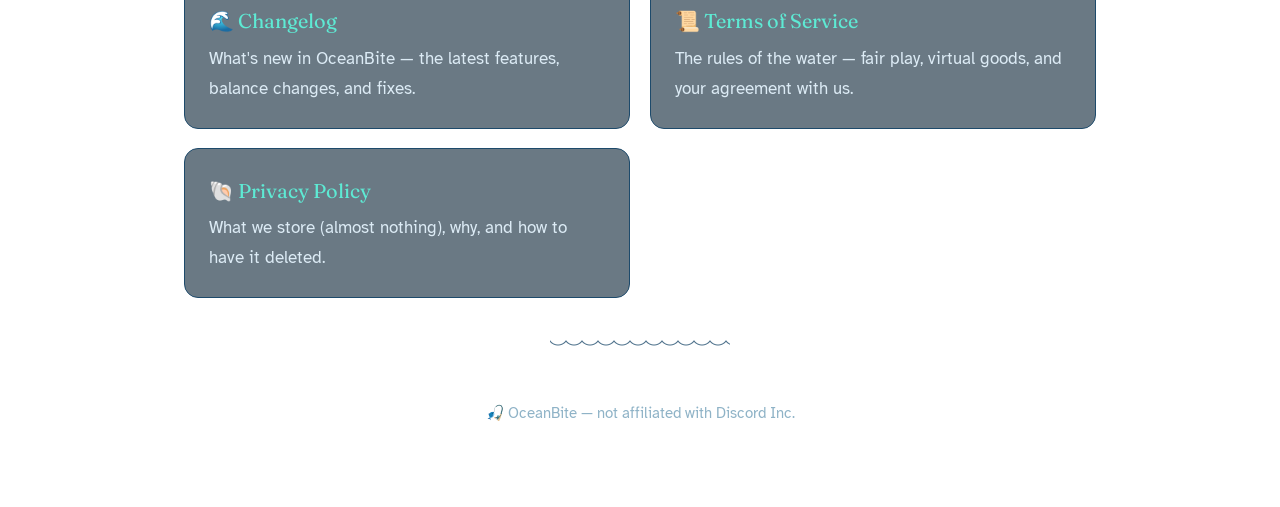
==== commit 92285225: "fix(site): repair bundled index.html template (changelog card broke JSON) The previous commit round-" ====
--- a/index.html
+++ b/index.html
@@ -180,7 +180,7 @@
   </script>
 
   <script type="__bundler/template">
-"<!DOCTYPE html>\n<html lang=\"en\"><head>\n  <meta charset=\"UTF-8\">\n  <meta name=\"viewport\" content=\"width=device-width, initial-scale=1.0\">\n  <title>OceanBite — a fishing game for Discord</title>\n  <meta name=\"description\" content=\"OceanBite is a free fishing game bot for Discord: catch fish, hunt treasure chests, dive deep, join tournaments, and climb the leaderboards.\">\n  <link rel=\"canonical\" href=\"https://oceanbite.app/\">\n  <link rel=\"icon\" type=\"image/png\" href=\"logo.png\">\n  <!-- Open Graph -->\n  <meta property=\"og:type\" content=\"website\">\n  <meta property=\"og:title\" content=\"OceanBite — a fishing game for Discord\">\n  <meta property=\"og:description\" content=\"A fishing game bot for Discord: catch 700+ fish across 7 biomes, cook dishes, hunt bounties, explore voyages, battle bosses, join clans, and climb the leaderboards.\">\n  <meta property=\"og:url\" content=\"https://oceanbite.app/\">\n  <meta property=\"og:image\" content=\"https://oceanbite.app/logo.png\">\n  <meta property=\"og:site_name\" content=\"OceanBite\">\n  <!-- Twitter Card -->\n  <meta name=\"twitter:card\" content=\"summary\">\n  <meta name=\"twitter:title\" content=\"OceanBite — a fishing game for Discord\">\n  <meta name=\"twitter:description\" content=\"A fishing game bot for Discord: catch 700+ fish across 7 biomes, cook dishes, hunt bounties, explore voyages, battle bosses, join clans, and climb the leaderboards.\">\n  <meta name=\"twitter:image\" content=\"https://oceanbite.app/logo.png\">\n  <link rel=\"preconnect\" href=\"https://fonts.googleapis.com\">\n  <link rel=\"preconnect\" href=\"https://fonts.gstatic.com\" crossorigin=\"\">\n  <style>/* latin-ext */\n@font-face {\n  font-family: 'Atkinson Hyperlegible';\n  font-style: italic;\n  font-weight: 400;\n  font-display: swap;\n  src: url(\"dd13837e-4241-48a7-8026-4eb12f3af703\") format('woff2');\n  unicode-range: U+0100-02BA, U+02BD-02C5, U+02C7-02CC, U+02CE-02D7, U+02DD-02FF, U+0304, U+0308, U+0329, U+1D00-1DBF, U+1E00-1E9F, U+1EF2-1EFF, U+2020, U+20A0-20AB, U+20AD-20C0, U+2113, U+2C60-2C7F, U+A720-A7FF;\n}\n/* latin */\n@font-face {\n  font-family: 'Atkinson Hyperlegible';\n  font-style: italic;\n  font-weight: 400;\n  font-display: swap;\n  src: url(\"99c40ef2-8ed7-417f-b18a-6e09400b8bfb\") format('woff2');\n  unicode-range: U+0000-00FF, U+0131, U+0152-0153, U+02BB-02BC, U+02C6, U+02DA, U+02DC, U+0304, U+0308, U+0329, U+2000-206F, U+20AC, U+2122, U+2191, U+2193, U+2212, U+2215, U+FEFF, U+FFFD;\n}\n/* latin-ext */\n@font-face {\n  font-family: 'Atkinson Hyperlegible';\n  font-style: normal;\n  font-weight: 400;\n  font-display: swap;\n  src: url(\"937ca795-6fd1-46e0-962d-6ffce76f8d15\") format('woff2');\n  unicode-range: U+0100-02BA, U+02BD-02C5, U+02C7-02CC, U+02CE-02D7, U+02DD-02FF, U+0304, U+0308, U+0329, U+1D00-1DBF, U+1E00-1E9F, U+1EF2-1EFF, U+2020, U+20A0-20AB, U+20AD-20C0, U+2113, U+2C60-2C7F, U+A720-A7FF;\n}\n/* latin */\n@font-face {\n  font-family: 'Atkinson Hyperlegible';\n  font-style: normal;\n  font-weight: 400;\n  font-display: swap;\n  src: url(\"4947d287-4490-489f-a8e2-1a0d7a0560c3\") format('woff2');\n  unicode-range: U+0000-00FF, U+0131, U+0152-0153, U+02BB-02BC, U+02C6, U+02DA, U+02DC, U+0304, U+0308, U+0329, U+2000-206F, U+20AC, U+2122, U+2191, U+2193, U+2212, U+2215, U+FEFF, U+FFFD;\n}\n/* latin-ext */\n@font-face {\n  font-family: 'Atkinson Hyperlegible';\n  font-style: normal;\n  font-weight: 700;\n  font-display: swap;\n  src: url(\"08ff1594-c24b-485d-a985-3cba47b8a859\") format('woff2');\n  unicode-range: U+0100-02BA, U+02BD-02C5, U+02C7-02CC, U+02CE-02D7, U+02DD-02FF, U+0304, U+0308, U+0329, U+1D00-1DBF, U+1E00-1E9F, U+1EF2-1EFF, U+2020, U+20A0-20AB, U+20AD-20C0, U+2113, U+2C60-2C7F, U+A720-A7FF;\n}\n/* latin */\n@font-face {\n  font-family: 'Atkinson Hyperlegible';\n  font-style: normal;\n  font-weight: 700;\n  font-display: swap;\n  src: url(\"3933118b-8692-497a-9120-20fc1ddf1be1\") format('woff2');\n  unicode-range: U+0000-00FF, U+0131, U+0152-0153, U+02BB-02BC, U+02C6, U+02DA, U+02DC, U+0304, U+0308, U+0329, U+2000-206F, U+20AC, U+2122, U+2191, U+2193, U+2212, U+2215, U+FEFF, U+FFFD;\n}\n/* vietnamese */\n@font-face {\n  font-family: 'Fraunces';\n  font-style: normal;\n  font-weight: 400;\n  font-display: swap;\n  src: url(\"c8c19df1-1b0d-4c02-9956-2d59fed8ff05\") format('woff2');\n  unicode-range: U+0102-0103, U+0110-0111, U+0128-0129, U+0168-0169, U+01A0-01A1, U+01AF-01B0, U+0300-0301, U+0303-0304, U+0308-0309, U+0323, U+0329, U+1EA0-1EF9, U+20AB;\n}\n/* latin-ext */\n@font-face {\n  font-family: 'Fraunces';\n  font-style: normal;\n  font-weight: 400;\n  font-display: swap;\n  src: url(\"b6a2034e-0c70-41dc-bf98-f5ec03125060\") format('woff2');\n  unicode-range: U+0100-02BA, U+02BD-02C5, U+02C7-02CC, U+02CE-02D7, U+02DD-02FF, U+0304, U+0308, U+0329, U+1D00-1DBF, U+1E00-1E9F, U+1EF2-1EFF, U+2020, U+20A0-20AB, U+20AD-20C0, U+2113, U+2C60-2C7F, U+A720-A7FF;\n}\n/* latin */\n@font-face {\n  font-family: 'Fraunces';\n  font-style: normal;\n  font-weight: 400;\n  font-display: swap;\n  src: url(\"d21ce664-3d86-43ac-876b-8c3efcf424cc\") format('woff2');\n  unicode-range: U+0000-00FF, U+0131, U+0152-0153, U+02BB-02BC, U+02C6, U+02DA, U+02DC, U+0304, U+0308, U+0329, U+2000-206F, U+20AC, U+2122, U+2191, U+2193, U+2212, U+2215, U+FEFF, U+FFFD;\n}\n/* vietnamese */\n@font-face {\n  font-family: 'Fraunces';\n  font-style: normal;\n  font-weight: 600;\n  font-display: swap;\n  src: url(\"c8c19df1-1b0d-4c02-9956-2d59fed8ff05\") format('woff2');\n  unicode-range: U+0102-0103, U+0110-0111, U+0128-0129, U+0168-0169, U+01A0-01A1, U+01AF-01B0, U+0300-0301, U+0303-0304, U+0308-0309, U+0323, U+0329, U+1EA0-1EF9, U+20AB;\n}\n/* latin-ext */\n@font-face {\n  font-family: 'Fraunces';\n  font-style: normal;\n  font-weight: 600;\n  font-display: swap;\n  src: url(\"b6a2034e-0c70-41dc-bf98-f5ec03125060\") format('woff2');\n  unicode-range: U+0100-02BA, U+02BD-02C5, U+02C7-02CC, U+02CE-02D7, U+02DD-02FF, U+0304, U+0308, U+0329, U+1D00-1DBF, U+1E00-1E9F, U+1EF2-1EFF, U+2020, U+20A0-20AB, U+20AD-20C0, U+2113, U+2C60-2C7F, U+A720-A7FF;\n}\n/* latin */\n@font-face {\n  font-family: 'Fraunces';\n  font-style: normal;\n  font-weight: 600;\n  font-display: swap;\n  src: url(\"d21ce664-3d86-43ac-876b-8c3efcf424cc\") format('woff2');\n  unicode-range: U+0000-00FF, U+0131, U+0152-0153, U+02BB-02BC, U+02C6, U+02DA, U+02DC, U+0304, U+0308, U+0329, U+2000-206F, U+20AC, U+2122, U+2191, U+2193, U+2212, U+2215, U+FEFF, U+FFFD;\n}\n/* vietnamese */\n@font-face {\n  font-family: 'Fraunces';\n  font-style: normal;\n  font-weight: 700;\n  font-display: swap;\n  src: url(\"c8c19df1-1b0d-4c02-9956-2d59fed8ff05\") format('woff2');\n  unicode-range: U+0102-0103, U+0110-0111, U+0128-0129, U+0168-0169, U+01A0-01A1, U+01AF-01B0, U+0300-0301, U+0303-0304, U+0308-0309, U+0323, U+0329, U+1EA0-1EF9, U+20AB;\n}\n/* latin-ext */\n@font-face {\n  font-family: 'Fraunces';\n  font-style: normal;\n  font-weight: 700;\n  font-display: swap;\n  src: url(\"b6a2034e-0c70-41dc-bf98-f5ec03125060\") format('woff2');\n  unicode-range: U+0100-02BA, U+02BD-02C5, U+02C7-02CC, U+02CE-02D7, U+02DD-02FF, U+0304, U+0308, U+0329, U+1D00-1DBF, U+1E00-1E9F, U+1EF2-1EFF, U+2020, U+20A0-20AB, U+20AD-20C0, U+2113, U+2C60-2C7F, U+A720-A7FF;\n}\n/* latin */\n@font-face {\n  font-family: 'Fraunces';\n  font-style: normal;\n  font-weight: 700;\n  font-display: swap;\n  src: url(\"d21ce664-3d86-43ac-876b-8c3efcf424cc\") format('woff2');\n  unicode-range: U+0000-00FF, U+0131, U+0152-0153, U+02BB-02BC, U+02C6, U+02DA, U+02DC, U+0304, U+0308, U+0329, U+2000-206F, U+20AC, U+2122, U+2191, U+2193, U+2212, U+2215, U+FEFF, U+FFFD;\n}\n</style>\n  <style>/* OceanBite legal pages — \"abyssal ledger\" theme */\r\n:root {\r\n  --abyss: #04121f;\r\n  --deep: #082338;\r\n  --mid: #0d3350;\r\n  --ink: #dcebf5;\r\n  --ink-dim: #8fb3c7;\r\n  --foam: #5eead4;\r\n  --foam-dim: #2dd4bf33;\r\n  --gold: #f4c45c;\r\n  --card: #07203399;\r\n  --line: #1d4a6b;\r\n}\r\n\r\n* { box-sizing: border-box; }\r\n\r\nhtml { scroll-behavior: smooth; }\r\n\r\nbody {\r\n  margin: 0;\r\n  font-family: 'Atkinson Hyperlegible', Georgia, serif;\r\n  font-size: 1.0625rem;\r\n  line-height: 1.75;\r\n  color: var(--ink);\r\n  background:\r\n    radial-gradient(1200px 600px at 80% -10%, #11486b66, transparent 60%),\r\n    radial-gradient(900px 500px at -10% 30%, #0a3a5a55, transparent 55%),\r\n    linear-gradient(180deg, var(--deep) 0%, var(--abyss) 45%, #020a12 100%);\r\n  background-attachment: fixed;\r\n  min-height: 100vh;\r\n}\r\n\r\n/* faint drifting bubbles */\r\nbody::before {\r\n  content: '';\r\n  position: fixed;\r\n  inset: 0;\r\n  pointer-events: none;\r\n  background-image:\r\n    radial-gradient(2px 2px at 12% 85%, #5eead422, transparent),\r\n    radial-gradient(3px 3px at 28% 40%, #5eead41a, transparent),\r\n    radial-gradient(2px 2px at 55% 70%, #dcebf51e, transparent),\r\n    radial-gradient(2px 2px at 71% 25%, #5eead41f, transparent),\r\n    radial-gradient(3px 3px at 88% 60%, #dcebf516, transparent);\r\n  background-size: 100% 100%;\r\n  animation: drift 26s linear infinite alternate;\r\n}\r\n\r\n@keyframes drift {\r\n  from { transform: translateY(12px); }\r\n  to { transform: translateY(-12px); }\r\n}\r\n\r\n.wrap {\r\n  max-width: 46rem;\r\n  margin: 0 auto;\r\n  padding: 3.5rem 1.5rem 5rem;\r\n  position: relative;\r\n}\r\n\r\nheader.masthead {\r\n  text-align: center;\r\n  margin-bottom: 3rem;\r\n  animation: surface 0.9s ease-out both;\r\n}\r\n\r\n@keyframes surface {\r\n  from { opacity: 0; transform: translateY(18px); }\r\n  to { opacity: 1; transform: none; }\r\n}\r\n\r\n.crest {\r\n  font-size: 2.6rem;\r\n  display: block;\r\n  filter: drop-shadow(0 0 18px var(--foam-dim));\r\n}\r\n\r\n.brand {\r\n  font-family: 'Fraunces', Georgia, serif;\r\n  font-weight: 700;\r\n  letter-spacing: 0.18em;\r\n  text-transform: uppercase;\r\n  font-size: 0.85rem;\r\n  color: var(--foam);\r\n  margin: 0.75rem 0 0.25rem;\r\n}\r\n\r\nh1 {\r\n  font-family: 'Fraunces', Georgia, serif;\r\n  font-size: clamp(2.1rem, 6vw, 3.1rem);\r\n  font-weight: 600;\r\n  line-height: 1.15;\r\n  margin: 0.2rem 0 0.6rem;\r\n  color: #f3fafd;\r\n}\r\n\r\n.effective {\r\n  color: var(--ink-dim);\r\n  font-size: 0.95rem;\r\n  font-style: italic;\r\n}\r\n\r\n.wave-rule {\r\n  border: none;\r\n  height: 14px;\r\n  margin: 2.6rem auto;\r\n  width: 180px;\r\n  background: radial-gradient(circle at 8px -4px, transparent 9px, var(--line) 10px, transparent 11px);\r\n  background-size: 16px 14px;\r\n  background-repeat: repeat-x;\r\n  opacity: 0.8;\r\n}\r\n\r\nmain section {\r\n  background: var(--card);\r\n  border: 1px solid var(--line);\r\n  border-radius: 14px;\r\n  padding: 1.6rem 1.8rem;\r\n  margin-bottom: 1.4rem;\r\n  backdrop-filter: blur(4px);\r\n  animation: surface 0.9s ease-out both;\r\n}\r\n\r\nmain section:nth-of-type(2) { animation-delay: 0.06s; }\r\nmain section:nth-of-type(3) { animation-delay: 0.12s; }\r\nmain section:nth-of-type(4) { animation-delay: 0.18s; }\r\nmain section:nth-of-type(5) { animation-delay: 0.24s; }\r\n\r\nh2 {\r\n  font-family: 'Fraunces', Georgia, serif;\r\n  font-weight: 600;\r\n  font-size: 1.35rem;\r\n  margin: 0 0 0.6rem;\r\n  color: var(--foam);\r\n  display: flex;\r\n  align-items: baseline;\r\n  gap: 0.6rem;\r\n}\r\n\r\nh2 .num {\r\n  font-size: 0.8rem;\r\n  letter-spacing: 0.12em;\r\n  color: var(--gold);\r\n  font-family: 'Atkinson Hyperlegible', sans-serif;\r\n}\r\n\r\np { margin: 0.7rem 0; }\r\n\r\nul { padding-left: 1.3rem; margin: 0.7rem 0; }\r\nli { margin: 0.35rem 0; }\r\nli::marker { color: var(--foam); }\r\n\r\na { color: var(--foam); text-decoration-color: var(--foam-dim); text-underline-offset: 3px; }\r\na:hover { color: #aef5e8; }\r\n\r\nstrong { color: #f3fafd; }\r\n\r\n.note {\r\n  border-left: 3px solid var(--gold);\r\n  padding: 0.15rem 0 0.15rem 1rem;\r\n  color: var(--ink-dim);\r\n  font-size: 0.97rem;\r\n}\r\n\r\nfooter {\r\n  margin-top: 3rem;\r\n  text-align: center;\r\n  color: var(--ink-dim);\r\n  font-size: 0.92rem;\r\n}\r\n\r\nfooter nav { margin-bottom: 0.6rem; }\r\nfooter nav a { margin: 0 0.7rem; }\r\n\r\n/* landing page cards */\r\n.doc-links {\r\n  display: grid;\r\n  grid-template-columns: 1fr 1fr;\r\n  gap: 1.2rem;\r\n  margin-top: 2.2rem;\r\n}\r\n\r\n@media (max-width: 540px) { .doc-links { grid-template-columns: 1fr; } }\r\n\r\n.doc-links a {\r\n  display: block;\r\n  background: var(--card);\r\n  border: 1px solid var(--line);\r\n  border-radius: 14px;\r\n  padding: 1.5rem;\r\n  text-decoration: none;\r\n  color: var(--ink);\r\n  transition: transform 0.18s ease, border-color 0.18s ease, box-shadow 0.18s ease;\r\n}\r\n\r\n.doc-links a:hover {\r\n  transform: translateY(-3px);\r\n  border-color: var(--foam);\r\n  box-shadow: 0 12px 32px -16px var(--foam-dim);\r\n}\r\n\r\n.doc-links .doc-title {\r\n  font-family: 'Fraunces', Georgia, serif;\r\n  font-size: 1.25rem;\r\n  color: var(--foam);\r\n  display: block;\r\n  margin-bottom: 0.35rem;\r\n}\r\n</style>\n  \n  <style>\n    /* wider page column so the reel reads bigger */\n    .wrap { max-width: 60rem; }\n    img.crest {\n      display: block;\n      margin: 0 auto;\n      width: auto;\n      height: 9.2rem;\n      object-fit: contain;\n      filter: drop-shadow(0 6px 18px rgba(0,0,0,0.45)) drop-shadow(0 0 18px var(--foam-dim));\n    }\n    /* ── Reel hero — widescreen launch animation ─────────────────────────── */\n    .reel {\n      display: flex;\n      flex-direction: column;\n      align-items: center;\n      margin: 0.5rem auto 3rem;\n      animation: surface 0.9s ease-out 0.1s both;\n    }\n    .reel-screen-frame {\n      position: relative;\n      width: 100%;\n      aspect-ratio: 16 / 9;\n      border-radius: 16px;\n      padding: 0;\n      background: #06202f;\n      box-shadow:\n        0 0 0 1px var(--line),\n        0 24px 60px -22px #000,\n        0 0 50px -12px var(--foam-dim);\n    }\n    .reel-screen {\n      position: relative;\n      width: 100%;\n      height: 100%;\n      border-radius: 16px;\n      overflow: hidden;\n      background: #062430;\n    }\n    .reel-screen iframe {\n      position: absolute;\n      inset: 0;\n      width: 100%;\n      height: 100%;\n      border: 0;\n      display: block;\n    }\n    .reel-cap {\n      margin-top: 1.25rem;\n      font-family: 'Fraunces', Georgia, serif;\n      font-size: 0.82rem;\n      letter-spacing: 0.16em;\n      text-transform: uppercase;\n      color: var(--foam);\n    }\n    .reel-cap .dot { color: var(--gold); margin: 0 0.45rem; }\n  </style>\n\n  <script type=\"application/ld+json\">\n  {\n    \"@context\": \"https://schema.org\",\n    \"@type\": \"WebSite\",\n    \"name\": \"OceanBite\",\n    \"url\": \"https://oceanbite.app/\",\n    \"description\": \"A fishing game bot for Discord.\",\n    \"about\": {\n      \"@type\": \"SoftwareApplication\",\n      \"name\": \"OceanBite\",\n      \"applicationCategory\": \"GameApplication\",\n      \"operatingSystem\": \"Discord\",\n      \"description\": \"Catch 700+ fish across 7 biomes, cook dishes, hunt bounties, explore voyages, battle bosses, join clans, and climb the leaderboards.\",\n      \"image\": \"https://oceanbite.app/logo.png\",\n      \"offers\": { \"@type\": \"Offer\", \"price\": \"0\", \"priceCurrency\": \"USD\" }\n    }\n  }\n  </script>\n</head>\n<body>\n  \n  <div class=\"wrap\">\n    <header class=\"masthead\">\n      <img class=\"crest\" src=\"70a787b3-a78d-4179-ad07-a8d3d4d4a296\" alt=\"OceanBite\">\n      <p class=\"brand\">OceanBite</p>\n      <h1>A fishing game,<br>right inside Discord.</h1>\n      <p class=\"effective\">Catch 700 fish across 7 biomes · treasure chests · deep dives · tournaments · clans · seasonal events</p>\n    </header>\n\n    <div class=\"reel\">\n      <div class=\"reel-screen-frame\">\n        <div class=\"reel-screen\">\n          <iframe id=\"reel-frame\" title=\"OceanBite launch reel\" loading=\"lazy\" scrolling=\"no\"></iframe>\n        </div>\n      </div>\n      <p class=\"reel-cap\">Cast <span class=\"dot\">·</span> Catch <span class=\"dot\">·</span> Conquer the seven seas</p>\n    </div>\n\n    <main>\n      <section>\n        <h2>⚓ How to play</h2>\n        <p>Add OceanBite to your server, type <strong>/menu</strong> once, and play the entire game with buttons and dropdowns — cast your line, sell your haul, upgrade your gear, and race your friends up the leaderboards.</p>\n        <p><a href=\"features.html\">See all features and slash commands →</a></p>\n      </section>\n\n      <section>\n        <h2>🚀 Get started</h2>\n        <p>Ready to fish? Pick whichever option suits you:</p>\n        <ul>\n          <li><strong><a href=\"https://discord.com/oauth2/authorize?client_id=1514702502283444325&scope=bot%20applications.commands&permissions=360777600016\">Add OceanBite to your server</a></strong> — invite the bot with all the permissions it needs and start playing in your own community.</li>\n          <li><strong><a href=\"https://discord.gg/uJGEBRnJa2\">Join the official Discord</a></strong> — jump straight in, meet other anglers, and try every feature right away.</li>\n        </ul>\n      </section>\n\n      <div class=\"doc-links\">\n        <a href=\"changelog.html\">\n          <span class=\"doc-title\">🌊 Changelog</span>\n          What’s new in OceanBite — the latest features, balance changes, and fixes.\n        </a>\n        <a href=\"terms.html\">\n          <span class=\"doc-title\">📜 Terms of Service</span>\n          The rules of the water — fair play, virtual goods, and your agreement with us.\n        </a>\n        <a href=\"privacy.html\">\n          <span class=\"doc-title\">🐚 Privacy Policy</span>\n          What we store (almost nothing), why, and how to have it deleted.\n        </a>\n      </div>\n    </main>\n\n    <hr class=\"wave-rule\">\n    <footer>\n      🎣 OceanBite — not affiliated with Discord Inc.\n    </footer>\n  </div>\n  <script>\n    (function () {\n      var f = document.getElementById('reel-frame');\n      var r = window.__resources && window.__resources.reelHtml;\n      if (f && r) { f.src = r; }\n    })();\n  </script>\n\n\n</body></html>"
+"<!DOCTYPE html>\n<html lang=\"en\"><head>\n  <meta charset=\"UTF-8\">\n  <meta name=\"viewport\" content=\"width=device-width, initial-scale=1.0\">\n  <title>OceanBite — a fishing game for Discord<\u002Ftitle>\n  <meta name=\"description\" content=\"OceanBite is a free fishing game bot for Discord: catch fish, hunt treasure chests, dive deep, join tournaments, and climb the leaderboards.\">\n  <link rel=\"canonical\" href=\"https://oceanbite.app/\">\n  <link rel=\"icon\" type=\"image/png\" href=\"logo.png\">\n  <!-- Open Graph -->\n  <meta property=\"og:type\" content=\"website\">\n  <meta property=\"og:title\" content=\"OceanBite \u2014 a fishing game for Discord\">\n  <meta property=\"og:description\" content=\"A fishing game bot for Discord: catch 700+ fish across 7 biomes, cook dishes, hunt bounties, explore voyages, battle bosses, join clans, and climb the leaderboards.\">\n  <meta property=\"og:url\" content=\"https://oceanbite.app/\">\n  <meta property=\"og:image\" content=\"https://oceanbite.app/logo.png\">\n  <meta property=\"og:site_name\" content=\"OceanBite\">\n  <!-- Twitter Card -->\n  <meta name=\"twitter:card\" content=\"summary\">\n  <meta name=\"twitter:title\" content=\"OceanBite \u2014 a fishing game for Discord\">\n  <meta name=\"twitter:description\" content=\"A fishing game bot for Discord: catch 700+ fish across 7 biomes, cook dishes, hunt bounties, explore voyages, battle bosses, join clans, and climb the leaderboards.\">\n  <meta name=\"twitter:image\" content=\"https://oceanbite.app/logo.png\">\n  <link rel=\"preconnect\" href=\"https://fonts.googleapis.com\">\n  <link rel=\"preconnect\" href=\"https://fonts.gstatic.com\" crossorigin=\"\">\n  <style>/* latin-ext */\n@font-face {\n  font-family: 'Atkinson Hyperlegible';\n  font-style: italic;\n  font-weight: 400;\n  font-display: swap;\n  src: url(\"dd13837e-4241-48a7-8026-4eb12f3af703\") format('woff2');\n  unicode-range: U+0100-02BA, U+02BD-02C5, U+02C7-02CC, U+02CE-02D7, U+02DD-02FF, U+0304, U+0308, U+0329, U+1D00-1DBF, U+1E00-1E9F, U+1EF2-1EFF, U+2020, U+20A0-20AB, U+20AD-20C0, U+2113, U+2C60-2C7F, U+A720-A7FF;\n}\n/* latin */\n@font-face {\n  font-family: 'Atkinson Hyperlegible';\n  font-style: italic;\n  font-weight: 400;\n  font-display: swap;\n  src: url(\"99c40ef2-8ed7-417f-b18a-6e09400b8bfb\") format('woff2');\n  unicode-range: U+0000-00FF, U+0131, U+0152-0153, U+02BB-02BC, U+02C6, U+02DA, U+02DC, U+0304, U+0308, U+0329, U+2000-206F, U+20AC, U+2122, U+2191, U+2193, U+2212, U+2215, U+FEFF, U+FFFD;\n}\n/* latin-ext */\n@font-face {\n  font-family: 'Atkinson Hyperlegible';\n  font-style: normal;\n  font-weight: 400;\n  font-display: swap;\n  src: url(\"937ca795-6fd1-46e0-962d-6ffce76f8d15\") format('woff2');\n  unicode-range: U+0100-02BA, U+02BD-02C5, U+02C7-02CC, U+02CE-02D7, U+02DD-02FF, U+0304, U+0308, U+0329, U+1D00-1DBF, U+1E00-1E9F, U+1EF2-1EFF, U+2020, U+20A0-20AB, U+20AD-20C0, U+2113, U+2C60-2C7F, U+A720-A7FF;\n}\n/* latin */\n@font-face {\n  font-family: 'Atkinson Hyperlegible';\n  font-style: normal;\n  font-weight: 400;\n  font-display: swap;\n  src: url(\"4947d287-4490-489f-a8e2-1a0d7a0560c3\") format('woff2');\n  unicode-range: U+0000-00FF, U+0131, U+0152-0153, U+02BB-02BC, U+02C6, U+02DA, U+02DC, U+0304, U+0308, U+0329, U+2000-206F, U+20AC, U+2122, U+2191, U+2193, U+2212, U+2215, U+FEFF, U+FFFD;\n}\n/* latin-ext */\n@font-face {\n  font-family: 'Atkinson Hyperlegible';\n  font-style: normal;\n  font-weight: 700;\n  font-display: swap;\n  src: url(\"08ff1594-c24b-485d-a985-3cba47b8a859\") format('woff2');\n  unicode-range: U+0100-02BA, U+02BD-02C5, U+02C7-02CC, U+02CE-02D7, U+02DD-02FF, U+0304, U+0308, U+0329, U+1D00-1DBF, U+1E00-1E9F, U+1EF2-1EFF, U+2020, U+20A0-20AB, U+20AD-20C0, U+2113, U+2C60-2C7F, U+A720-A7FF;\n}\n/* latin */\n@font-face {\n  font-family: 'Atkinson Hyperlegible';\n  font-style: normal;\n  font-weight: 700;\n  font-display: swap;\n  src: url(\"3933118b-8692-497a-9120-20fc1ddf1be1\") format('woff2');\n  unicode-range: U+0000-00FF, U+0131, U+0152-0153, U+02BB-02BC, U+02C6, U+02DA, U+02DC, U+0304, U+0308, U+0329, U+2000-206F, U+20AC, U+2122, U+2191, U+2193, U+2212, U+2215, U+FEFF, U+FFFD;\n}\n/* vietnamese */\n@font-face {\n  font-family: 'Fraunces';\n  font-style: normal;\n  font-weight: 400;\n  font-display: swap;\n  src: url(\"c8c19df1-1b0d-4c02-9956-2d59fed8ff05\") format('woff2');\n  unicode-range: U+0102-0103, U+0110-0111, U+0128-0129, U+0168-0169, U+01A0-01A1, U+01AF-01B0, U+0300-0301, U+0303-0304, U+0308-0309, U+0323, U+0329, U+1EA0-1EF9, U+20AB;\n}\n/* latin-ext */\n@font-face {\n  font-family: 'Fraunces';\n  font-style: normal;\n  font-weight: 400;\n  font-display: swap;\n  src: url(\"b6a2034e-0c70-41dc-bf98-f5ec03125060\") format('woff2');\n  unicode-range: U+0100-02BA, U+02BD-02C5, U+02C7-02CC, U+02CE-02D7, U+02DD-02FF, U+0304, U+0308, U+0329, U+1D00-1DBF, U+1E00-1E9F, U+1EF2-1EFF, U+2020, U+20A0-20AB, U+20AD-20C0, U+2113, U+2C60-2C7F, U+A720-A7FF;\n}\n/* latin */\n@font-face {\n  font-family: 'Fraunces';\n  font-style: normal;\n  font-weight: 400;\n  font-display: swap;\n  src: url(\"d21ce664-3d86-43ac-876b-8c3efcf424cc\") format('woff2');\n  unicode-range: U+0000-00FF, U+0131, U+0152-0153, U+02BB-02BC, U+02C6, U+02DA, U+02DC, U+0304, U+0308, U+0329, U+2000-206F, U+20AC, U+2122, U+2191, U+2193, U+2212, U+2215, U+FEFF, U+FFFD;\n}\n/* vietnamese */\n@font-face {\n  font-family: 'Fraunces';\n  font-style: normal;\n  font-weight: 600;\n  font-display: swap;\n  src: url(\"c8c19df1-1b0d-4c02-9956-2d59fed8ff05\") format('woff2');\n  unicode-range: U+0102-0103, U+0110-0111, U+0128-0129, U+0168-0169, U+01A0-01A1, U+01AF-01B0, U+0300-0301, U+0303-0304, U+0308-0309, U+0323, U+0329, U+1EA0-1EF9, U+20AB;\n}\n/* latin-ext */\n@font-face {\n  font-family: 'Fraunces';\n  font-style: normal;\n  font-weight: 600;\n  font-display: swap;\n  src: url(\"b6a2034e-0c70-41dc-bf98-f5ec03125060\") format('woff2');\n  unicode-range: U+0100-02BA, U+02BD-02C5, U+02C7-02CC, U+02CE-02D7, U+02DD-02FF, U+0304, U+0308, U+0329, U+1D00-1DBF, U+1E00-1E9F, U+1EF2-1EFF, U+2020, U+20A0-20AB, U+20AD-20C0, U+2113, U+2C60-2C7F, U+A720-A7FF;\n}\n/* latin */\n@font-face {\n  font-family: 'Fraunces';\n  font-style: normal;\n  font-weight: 600;\n  font-display: swap;\n  src: url(\"d21ce664-3d86-43ac-876b-8c3efcf424cc\") format('woff2');\n  unicode-range: U+0000-00FF, U+0131, U+0152-0153, U+02BB-02BC, U+02C6, U+02DA, U+02DC, U+0304, U+0308, U+0329, U+2000-206F, U+20AC, U+2122, U+2191, U+2193, U+2212, U+2215, U+FEFF, U+FFFD;\n}\n/* vietnamese */\n@font-face {\n  font-family: 'Fraunces';\n  font-style: normal;\n  font-weight: 700;\n  font-display: swap;\n  src: url(\"c8c19df1-1b0d-4c02-9956-2d59fed8ff05\") format('woff2');\n  unicode-range: U+0102-0103, U+0110-0111, U+0128-0129, U+0168-0169, U+01A0-01A1, U+01AF-01B0, U+0300-0301, U+0303-0304, U+0308-0309, U+0323, U+0329, U+1EA0-1EF9, U+20AB;\n}\n/* latin-ext */\n@font-face {\n  font-family: 'Fraunces';\n  font-style: normal;\n  font-weight: 700;\n  font-display: swap;\n  src: url(\"b6a2034e-0c70-41dc-bf98-f5ec03125060\") format('woff2');\n  unicode-range: U+0100-02BA, U+02BD-02C5, U+02C7-02CC, U+02CE-02D7, U+02DD-02FF, U+0304, U+0308, U+0329, U+1D00-1DBF, U+1E00-1E9F, U+1EF2-1EFF, U+2020, U+20A0-20AB, U+20AD-20C0, U+2113, U+2C60-2C7F, U+A720-A7FF;\n}\n/* latin */\n@font-face {\n  font-family: 'Fraunces';\n  font-style: normal;\n  font-weight: 700;\n  font-display: swap;\n  src: url(\"d21ce664-3d86-43ac-876b-8c3efcf424cc\") format('woff2');\n  unicode-range: U+0000-00FF, U+0131, U+0152-0153, U+02BB-02BC, U+02C6, U+02DA, U+02DC, U+0304, U+0308, U+0329, U+2000-206F, U+20AC, U+2122, U+2191, U+2193, U+2212, U+2215, U+FEFF, U+FFFD;\n}\n<\u002Fstyle>\n  <style>/* OceanBite legal pages — \"abyssal ledger\" theme */\r\n:root {\r\n  --abyss: #04121f;\r\n  --deep: #082338;\r\n  --mid: #0d3350;\r\n  --ink: #dcebf5;\r\n  --ink-dim: #8fb3c7;\r\n  --foam: #5eead4;\r\n  --foam-dim: #2dd4bf33;\r\n  --gold: #f4c45c;\r\n  --card: #07203399;\r\n  --line: #1d4a6b;\r\n}\r\n\r\n* { box-sizing: border-box; }\r\n\r\nhtml { scroll-behavior: smooth; }\r\n\r\nbody {\r\n  margin: 0;\r\n  font-family: 'Atkinson Hyperlegible', Georgia, serif;\r\n  font-size: 1.0625rem;\r\n  line-height: 1.75;\r\n  color: var(--ink);\r\n  background:\r\n    radial-gradient(1200px 600px at 80% -10%, #11486b66, transparent 60%),\r\n    radial-gradient(900px 500px at -10% 30%, #0a3a5a55, transparent 55%),\r\n    linear-gradient(180deg, var(--deep) 0%, var(--abyss) 45%, #020a12 100%);\r\n  background-attachment: fixed;\r\n  min-height: 100vh;\r\n}\r\n\r\n/* faint drifting bubbles */\r\nbody::before {\r\n  content: '';\r\n  position: fixed;\r\n  inset: 0;\r\n  pointer-events: none;\r\n  background-image:\r\n    radial-gradient(2px 2px at 12% 85%, #5eead422, transparent),\r\n    radial-gradient(3px 3px at 28% 40%, #5eead41a, transparent),\r\n    radial-gradient(2px 2px at 55% 70%, #dcebf51e, transparent),\r\n    radial-gradient(2px 2px at 71% 25%, #5eead41f, transparent),\r\n    radial-gradient(3px 3px at 88% 60%, #dcebf516, transparent);\r\n  background-size: 100% 100%;\r\n  animation: drift 26s linear infinite alternate;\r\n}\r\n\r\n@keyframes drift {\r\n  from { transform: translateY(12px); }\r\n  to { transform: translateY(-12px); }\r\n}\r\n\r\n.wrap {\r\n  max-width: 46rem;\r\n  margin: 0 auto;\r\n  padding: 3.5rem 1.5rem 5rem;\r\n  position: relative;\r\n}\r\n\r\nheader.masthead {\r\n  text-align: center;\r\n  margin-bottom: 3rem;\r\n  animation: surface 0.9s ease-out both;\r\n}\r\n\r\n@keyframes surface {\r\n  from { opacity: 0; transform: translateY(18px); }\r\n  to { opacity: 1; transform: none; }\r\n}\r\n\r\n.crest {\r\n  font-size: 2.6rem;\r\n  display: block;\r\n  filter: drop-shadow(0 0 18px var(--foam-dim));\r\n}\r\n\r\n.brand {\r\n  font-family: 'Fraunces', Georgia, serif;\r\n  font-weight: 700;\r\n  letter-spacing: 0.18em;\r\n  text-transform: uppercase;\r\n  font-size: 0.85rem;\r\n  color: var(--foam);\r\n  margin: 0.75rem 0 0.25rem;\r\n}\r\n\r\nh1 {\r\n  font-family: 'Fraunces', Georgia, serif;\r\n  font-size: clamp(2.1rem, 6vw, 3.1rem);\r\n  font-weight: 600;\r\n  line-height: 1.15;\r\n  margin: 0.2rem 0 0.6rem;\r\n  color: #f3fafd;\r\n}\r\n\r\n.effective {\r\n  color: var(--ink-dim);\r\n  font-size: 0.95rem;\r\n  font-style: italic;\r\n}\r\n\r\n.wave-rule {\r\n  border: none;\r\n  height: 14px;\r\n  margin: 2.6rem auto;\r\n  width: 180px;\r\n  background: radial-gradient(circle at 8px -4px, transparent 9px, var(--line) 10px, transparent 11px);\r\n  background-size: 16px 14px;\r\n  background-repeat: repeat-x;\r\n  opacity: 0.8;\r\n}\r\n\r\nmain section {\r\n  background: var(--card);\r\n  border: 1px solid var(--line);\r\n  border-radius: 14px;\r\n  padding: 1.6rem 1.8rem;\r\n  margin-bottom: 1.4rem;\r\n  backdrop-filter: blur(4px);\r\n  animation: surface 0.9s ease-out both;\r\n}\r\n\r\nmain section:nth-of-type(2) { animation-delay: 0.06s; }\r\nmain section:nth-of-type(3) { animation-delay: 0.12s; }\r\nmain section:nth-of-type(4) { animation-delay: 0.18s; }\r\nmain section:nth-of-type(5) { animation-delay: 0.24s; }\r\n\r\nh2 {\r\n  font-family: 'Fraunces', Georgia, serif;\r\n  font-weight: 600;\r\n  font-size: 1.35rem;\r\n  margin: 0 0 0.6rem;\r\n  color: var(--foam);\r\n  display: flex;\r\n  align-items: baseline;\r\n  gap: 0.6rem;\r\n}\r\n\r\nh2 .num {\r\n  font-size: 0.8rem;\r\n  letter-spacing: 0.12em;\r\n  color: var(--gold);\r\n  font-family: 'Atkinson Hyperlegible', sans-serif;\r\n}\r\n\r\np { margin: 0.7rem 0; }\r\n\r\nul { padding-left: 1.3rem; margin: 0.7rem 0; }\r\nli { margin: 0.35rem 0; }\r\nli::marker { color: var(--foam); }\r\n\r\na { color: var(--foam); text-decoration-color: var(--foam-dim); text-underline-offset: 3px; }\r\na:hover { color: #aef5e8; }\r\n\r\nstrong { color: #f3fafd; }\r\n\r\n.note {\r\n  border-left: 3px solid var(--gold);\r\n  padding: 0.15rem 0 0.15rem 1rem;\r\n  color: var(--ink-dim);\r\n  font-size: 0.97rem;\r\n}\r\n\r\nfooter {\r\n  margin-top: 3rem;\r\n  text-align: center;\r\n  color: var(--ink-dim);\r\n  font-size: 0.92rem;\r\n}\r\n\r\nfooter nav { margin-bottom: 0.6rem; }\r\nfooter nav a { margin: 0 0.7rem; }\r\n\r\n/* landing page cards */\r\n.doc-links {\r\n  display: grid;\r\n  grid-template-columns: 1fr 1fr;\r\n  gap: 1.2rem;\r\n  margin-top: 2.2rem;\r\n}\r\n\r\n@media (max-width: 540px) { .doc-links { grid-template-columns: 1fr; } }\r\n\r\n.doc-links a {\r\n  display: block;\r\n  background: var(--card);\r\n  border: 1px solid var(--line);\r\n  border-radius: 14px;\r\n  padding: 1.5rem;\r\n  text-decoration: none;\r\n  color: var(--ink);\r\n  transition: transform 0.18s ease, border-color 0.18s ease, box-shadow 0.18s ease;\r\n}\r\n\r\n.doc-links a:hover {\r\n  transform: translateY(-3px);\r\n  border-color: var(--foam);\r\n  box-shadow: 0 12px 32px -16px var(--foam-dim);\r\n}\r\n\r\n.doc-links .doc-title {\r\n  font-family: 'Fraunces', Georgia, serif;\r\n  font-size: 1.25rem;\r\n  color: var(--foam);\r\n  display: block;\r\n  margin-bottom: 0.35rem;\r\n}\r\n<\u002Fstyle>\n  \n  <style>\n    /* wider page column so the reel reads bigger */\n    .wrap { max-width: 60rem; }\n    img.crest {\n      display: block;\n      margin: 0 auto;\n      width: auto;\n      height: 9.2rem;\n      object-fit: contain;\n      filter: drop-shadow(0 6px 18px rgba(0,0,0,0.45)) drop-shadow(0 0 18px var(--foam-dim));\n    }\n    /* ── Reel hero — widescreen launch animation ─────────────────────────── */\n    .reel {\n      display: flex;\n      flex-direction: column;\n      align-items: center;\n      margin: 0.5rem auto 3rem;\n      animation: surface 0.9s ease-out 0.1s both;\n    }\n    .reel-screen-frame {\n      position: relative;\n      width: 100%;\n      aspect-ratio: 16 / 9;\n      border-radius: 16px;\n      padding: 0;\n      background: #06202f;\n      box-shadow:\n        0 0 0 1px var(--line),\n        0 24px 60px -22px #000,\n        0 0 50px -12px var(--foam-dim);\n    }\n    .reel-screen {\n      position: relative;\n      width: 100%;\n      height: 100%;\n      border-radius: 16px;\n      overflow: hidden;\n      background: #062430;\n    }\n    .reel-screen iframe {\n      position: absolute;\n      inset: 0;\n      width: 100%;\n      height: 100%;\n      border: 0;\n      display: block;\n    }\n    .reel-cap {\n      margin-top: 1.25rem;\n      font-family: 'Fraunces', Georgia, serif;\n      font-size: 0.82rem;\n      letter-spacing: 0.16em;\n      text-transform: uppercase;\n      color: var(--foam);\n    }\n    .reel-cap .dot { color: var(--gold); margin: 0 0.45rem; }\n  <\u002Fstyle>\n\n  <script type=\"application/ld+json\">\n  {\n    \"@context\": \"https://schema.org\",\n    \"@type\": \"WebSite\",\n    \"name\": \"OceanBite\",\n    \"url\": \"https://oceanbite.app/\",\n    \"description\": \"A fishing game bot for Discord.\",\n    \"about\": {\n      \"@type\": \"SoftwareApplication\",\n      \"name\": \"OceanBite\",\n      \"applicationCategory\": \"GameApplication\",\n      \"operatingSystem\": \"Discord\",\n      \"description\": \"Catch 700+ fish across 7 biomes, cook dishes, hunt bounties, explore voyages, battle bosses, join clans, and climb the leaderboards.\",\n      \"image\": \"https://oceanbite.app/logo.png\",\n      \"offers\": { \"@type\": \"Offer\", \"price\": \"0\", \"priceCurrency\": \"USD\" }\n    }\n  }\n  <\u002Fscript>\n<\u002Fhead>\n<body>\n  \n  <div class=\"wrap\">\n    <header class=\"masthead\">\n      <img class=\"crest\" src=\"70a787b3-a78d-4179-ad07-a8d3d4d4a296\" alt=\"OceanBite\">\n      <p class=\"brand\">OceanBite<\u002Fp>\n      <h1>A fishing game,<br>right inside Discord.<\u002Fh1>\n      <p class=\"effective\">Catch 700 fish across 7 biomes · treasure chests · deep dives · tournaments · clans · seasonal events<\u002Fp>\n    <\u002Fheader>\n\n    <div class=\"reel\">\n      <div class=\"reel-screen-frame\">\n        <div class=\"reel-screen\">\n          <iframe id=\"reel-frame\" title=\"OceanBite launch reel\" loading=\"lazy\" scrolling=\"no\"><\u002Fiframe>\n        <\u002Fdiv>\n      <\u002Fdiv>\n      <p class=\"reel-cap\">Cast <span class=\"dot\">·<\u002Fspan> Catch <span class=\"dot\">·<\u002Fspan> Conquer the seven seas<\u002Fp>\n    <\u002Fdiv>\n\n    <main>\n      <section>\n        <h2>⚓ How to play<\u002Fh2>\n        <p>Add OceanBite to your server, type <strong>/menu<\u002Fstrong> once, and play the entire game with buttons and dropdowns — cast your line, sell your haul, upgrade your gear, and race your friends up the leaderboards.<\u002Fp>\n        <p><a href=\"features.html\">See all features and slash commands \u2192<\u002Fa><\u002Fp>\n      <\u002Fsection>\n\n      <section>\n        <h2>🚀 Get started<\u002Fh2>\n        <p>Ready to fish? Pick whichever option suits you:<\u002Fp>\n        <ul>\n          <li><strong><a href=\"https://discord.com/oauth2/authorize?client_id=1514702502283444325&scope=bot%20applications.commands&permissions=360777600016\">Add OceanBite to your server<\u002Fa><\u002Fstrong> — invite the bot with all the permissions it needs and start playing in your own community.<\u002Fli>\n          <li><strong><a href=\"https://discord.gg/uJGEBRnJa2\">Join the official Discord<\u002Fa><\u002Fstrong> — jump straight in, meet other anglers, and try every feature right away.<\u002Fli>\n        <\u002Ful>\n      <\u002Fsection>\n\n      <div class=\"doc-links\">\n        <a href=\"changelog.html\">\n          <span class=\"doc-title\">🌊 Changelog<\u002Fspan>\n          What's new in OceanBite — the latest features, balance changes, and fixes.\n        <\u002Fa>\n        <a href=\"terms.html\">\n          <span class=\"doc-title\">📜 Terms of Service<\u002Fspan>\n          The rules of the water — fair play, virtual goods, and your agreement with us.\n        <\u002Fa>\n        <a href=\"privacy.html\">\n          <span class=\"doc-title\">🐚 Privacy Policy<\u002Fspan>\n          What we store (almost nothing), why, and how to have it deleted.\n        <\u002Fa>\n      <\u002Fdiv>\n    <\u002Fmain>\n\n    <hr class=\"wave-rule\">\n    <footer>\n      🎣 OceanBite — not affiliated with Discord Inc.\n    <\u002Ffooter>\n  <\u002Fdiv>\n  <script>\n    (function () {\n      var f = document.getElementById('reel-frame');\n      var r = window.__resources && window.__resources.reelHtml;\n      if (f && r) { f.src = r; }\n    })();\n  <\u002Fscript>\n\n\n<\u002Fbody><\u002Fhtml>"
   </script>
 </body>
 </html>
